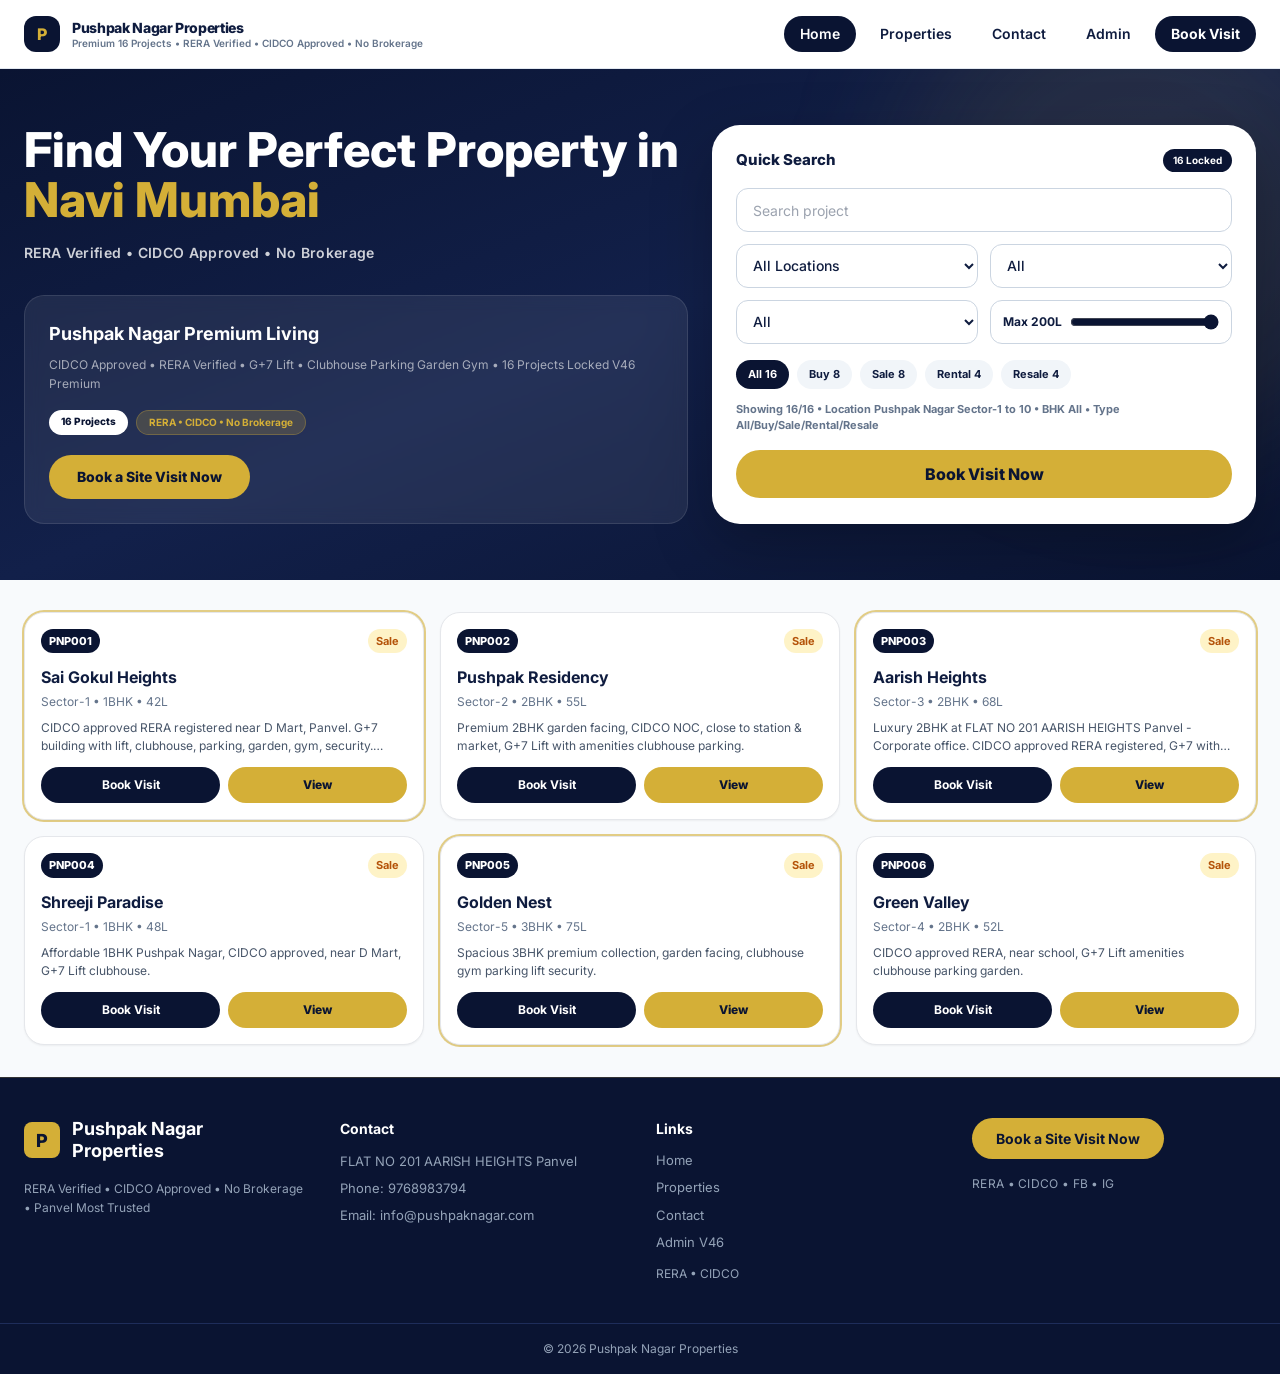
==== index.html @ f590f847 "Add files via upload Pushpak-Save-All-Fix-All-Footer Add" ====
<!DOCTYPE html>
<html lang="en">
<head>
  <meta charset="UTF-8">
  <meta name="viewport" content="width=device-width, initial-scale=1">
  <title>React Artifact</title>
  <style>*,:after,:before{--tw-border-spacing-x:0;--tw-border-spacing-y:0;--tw-translate-x:0;--tw-translate-y:0;--tw-rotate:0;--tw-skew-x:0;--tw-skew-y:0;--tw-scale-x:1;--tw-scale-y:1;--tw-pan-x: ;--tw-pan-y: ;--tw-pinch-zoom: ;--tw-scroll-snap-strictness:proximity;--tw-gradient-from-position: ;--tw-gradient-via-position: ;--tw-gradient-to-position: ;--tw-ordinal: ;--tw-slashed-zero: ;--tw-numeric-figure: ;--tw-numeric-spacing: ;--tw-numeric-fraction: ;--tw-ring-inset: ;--tw-ring-offset-width:0px;--tw-ring-offset-color:#fff;--tw-ring-color:rgba(59,130,246,.5);--tw-ring-offset-shadow:0 0 #0000;--tw-ring-shadow:0 0 #0000;--tw-shadow:0 0 #0000;--tw-shadow-colored:0 0 #0000;--tw-blur: ;--tw-brightness: ;--tw-contrast: ;--tw-grayscale: ;--tw-hue-rotate: ;--tw-invert: ;--tw-saturate: ;--tw-sepia: ;--tw-drop-shadow: ;--tw-backdrop-blur: ;--tw-backdrop-brightness: ;--tw-backdrop-contrast: ;--tw-backdrop-grayscale: ;--tw-backdrop-hue-rotate: ;--tw-backdrop-invert: ;--tw-backdrop-opacity: ;--tw-backdrop-saturate: ;--tw-backdrop-sepia: ;--tw-contain-size: ;--tw-contain-layout: ;--tw-contain-paint: ;--tw-contain-style: }::backdrop{--tw-border-spacing-x:0;--tw-border-spacing-y:0;--tw-translate-x:0;--tw-translate-y:0;--tw-rotate:0;--tw-skew-x:0;--tw-skew-y:0;--tw-scale-x:1;--tw-scale-y:1;--tw-pan-x: ;--tw-pan-y: ;--tw-pinch-zoom: ;--tw-scroll-snap-strictness:proximity;--tw-gradient-from-position: ;--tw-gradient-via-position: ;--tw-gradient-to-position: ;--tw-ordinal: ;--tw-slashed-zero: ;--tw-numeric-figure: ;--tw-numeric-spacing: ;--tw-numeric-fraction: ;--tw-ring-inset: ;--tw-ring-offset-width:0px;--tw-ring-offset-color:#fff;--tw-ring-color:rgba(59,130,246,.5);--tw-ring-offset-shadow:0 0 #0000;--tw-ring-shadow:0 0 #0000;--tw-shadow:0 0 #0000;--tw-shadow-colored:0 0 #0000;--tw-blur: ;--tw-brightness: ;--tw-contrast: ;--tw-grayscale: ;--tw-hue-rotate: ;--tw-invert: ;--tw-saturate: ;--tw-sepia: ;--tw-drop-shadow: ;--tw-backdrop-blur: ;--tw-backdrop-brightness: ;--tw-backdrop-contrast: ;--tw-backdrop-grayscale: ;--tw-backdrop-hue-rotate: ;--tw-backdrop-invert: ;--tw-backdrop-opacity: ;--tw-backdrop-saturate: ;--tw-backdrop-sepia: ;--tw-contain-size: ;--tw-contain-layout: ;--tw-contain-paint: ;--tw-contain-style: }/*! tailwindcss v3.4.18 | MIT License | https://tailwindcss.com*/*,:after,:before{box-sizing:border-box;border:0 solid #e5e7eb}:after,:before{--tw-content:""}:host,html{line-height:1.5;-webkit-text-size-adjust:100%;-moz-tab-size:4;-o-tab-size:4;tab-size:4;font-family:ui-sans-serif,system-ui,sans-serif,Apple Color Emoji,Segoe UI Emoji,Segoe UI Symbol,Noto Color Emoji;font-feature-settings:normal;font-variation-settings:normal;-webkit-tap-highlight-color:transparent}body{line-height:inherit}hr{height:0;color:inherit;border-top-width:1px}abbr:where([title]){-webkit-text-decoration:underline dotted;text-decoration:underline dotted}h1,h2,h3,h4,h5,h6{font-size:inherit;font-weight:inherit}a{color:inherit;text-decoration:inherit}b,strong{font-weight:bolder}code,kbd,pre,samp{font-family:ui-monospace,SFMono-Regular,Menlo,Monaco,Consolas,Liberation Mono,Courier New,monospace;font-feature-settings:normal;font-variation-settings:normal;font-size:1em}small{font-size:80%}sub,sup{font-size:75%;line-height:0;position:relative;vertical-align:baseline}sub{bottom:-.25em}sup{top:-.5em}table{text-indent:0;border-color:inherit;border-collapse:collapse}button,input,optgroup,select,textarea{font-family:inherit;font-feature-settings:inherit;font-variation-settings:inherit;font-size:100%;font-weight:inherit;line-height:inherit;letter-spacing:inherit;color:inherit;margin:0;padding:0}button,select{text-transform:none}button,input:where([type=button]),input:where([type=reset]),input:where([type=submit]){-webkit-appearance:button;background-color:transparent;background-image:none}:-moz-focusring{outline:auto}:-moz-ui-invalid{box-shadow:none}progress{vertical-align:baseline}::-webkit-inner-spin-button,::-webkit-outer-spin-button{height:auto}[type=search]{-webkit-appearance:textfield;outline-offset:-2px}::-webkit-search-decoration{-webkit-appearance:none}::-webkit-file-upload-button{-webkit-appearance:button;font:inherit}summary{display:list-item}blockquote,dd,dl,figure,h1,h2,h3,h4,h5,h6,hr,p,pre{margin:0}fieldset{margin:0}fieldset,legend{padding:0}menu,ol,ul{list-style:none;margin:0;padding:0}dialog{padding:0}textarea{resize:vertical}input::-moz-placeholder,textarea::-moz-placeholder{opacity:1;color:#9ca3af}input::placeholder,textarea::placeholder{opacity:1;color:#9ca3af}[role=button],button{cursor:pointer}:disabled{cursor:default}audio,canvas,embed,iframe,img,object,svg,video{display:block;vertical-align:middle}img,video{max-width:100%;height:auto}[hidden]:where(:not([hidden=until-found])){display:none}.fixed{position:fixed}.absolute{position:absolute}.relative{position:relative}.sticky{position:sticky}.inset-0{inset:0}.-right-24{right:-6rem}.-top-24{top:-6rem}.bottom-0{bottom:0}.bottom-6{bottom:1.5rem}.bottom-\[60px\]{bottom:60px}.left-0{left:0}.left-1{left:.25rem}.left-1\/2{left:50%}.right-0{right:0}.right-1{right:.25rem}.right-4{right:1rem}.top-0{top:0}.top-1{top:.25rem}.z-20{z-index:20}.z-30{z-index:30}.z-40{z-index:40}.z-\[100\]{z-index:100}.z-\[110\]{z-index:110}.z-\[120\]{z-index:120}.z-\[200\]{z-index:200}.mx-auto{margin-left:auto;margin-right:auto}.my-6{margin-top:1.5rem;margin-bottom:1.5rem}.my-8{margin-top:2rem;margin-bottom:2rem}.ml-2{margin-left:.5rem}.ml-auto{margin-left:auto}.mt-1{margin-top:.25rem}.mt-1\.5{margin-top:.375rem}.mt-2{margin-top:.5rem}.mt-3{margin-top:.75rem}.mt-4{margin-top:1rem}.mt-5{margin-top:1.25rem}.mt-6{margin-top:1.5rem}.mt-8{margin-top:2rem}.line-clamp-2{overflow:hidden;display:-webkit-box;-webkit-box-orient:vertical;-webkit-line-clamp:2}.block{display:block}.flex{display:flex}.inline-flex{display:inline-flex}.table{display:table}.grid{display:grid}.hidden{display:none}.aspect-\[1080\/1350\]{aspect-ratio:1080/1350}.h-1\.5{height:.375rem}.h-10{height:2.5rem}.h-11{height:2.75rem}.h-12{height:3rem}.h-2{height:.5rem}.h-24{height:6rem}.h-3{height:.75rem}.h-32{height:8rem}.h-5{height:1.25rem}.h-6{height:1.5rem}.h-64{height:16rem}.h-7{height:1.75rem}.h-8{height:2rem}.h-9{height:2.25rem}.h-\[110px\]{height:110px}.h-\[120px\]{height:120px}.h-\[160px\]{height:160px}.h-\[480px\]{height:480px}.h-\[60vh\]{height:60vh}.h-\[68px\]{height:68px}.h-\[96px\]{height:96px}.h-fit{height:-moz-fit-content;height:fit-content}.h-full{height:100%}.h-screen{height:100vh}.max-h-\[70vh\]{max-height:70vh}.min-h-\[calc\(100vh-68px\)\]{min-height:calc(100vh - 68px)}.min-h-screen{min-height:100vh}.w-1\.5{width:.375rem}.w-10{width:2.5rem}.w-12{width:3rem}.w-2{width:.5rem}.w-5{width:1.25rem}.w-6{width:1.5rem}.w-64{width:16rem}.w-8{width:2rem}.w-9{width:2.25rem}.w-\[270px\]{width:270px}.w-\[340px\]{width:340px}.w-\[480px\]{width:480px}.w-\[72px\]{width:72px}.w-full{width:100%}.min-w-0{min-width:0}.min-w-\[200px\]{min-width:200px}.max-w-\[1280px\]{max-width:1280px}.max-w-\[380px\]{max-width:380px}.max-w-\[400px\]{max-width:400px}.max-w-\[420px\]{max-width:420px}.max-w-\[480px\]{max-width:480px}.max-w-\[640px\]{max-width:640px}.max-w-\[720px\]{max-width:720px}.max-w-\[840px\]{max-width:840px}.flex-1{flex:1 1 0%}.shrink-0{flex-shrink:0}.-translate-x-1\/2{--tw-translate-x:-50%}.-translate-x-1\/2,.translate-x-5{transform:translate(var(--tw-translate-x),var(--tw-translate-y)) rotate(var(--tw-rotate)) skewX(var(--tw-skew-x)) skewY(var(--tw-skew-y)) scaleX(var(--tw-scale-x)) scaleY(var(--tw-scale-y))}.translate-x-5{--tw-translate-x:1.25rem}@keyframes pulse{50%{opacity:.5}}.animate-pulse{animation:pulse 2s cubic-bezier(.4,0,.6,1) infinite}.cursor-pointer{cursor:pointer}.grid-cols-1{grid-template-columns:repeat(1,minmax(0,1fr))}.grid-cols-2{grid-template-columns:repeat(2,minmax(0,1fr))}.grid-cols-3{grid-template-columns:repeat(3,minmax(0,1fr))}.flex-col{flex-direction:column}.flex-wrap{flex-wrap:wrap}.place-items-center{place-items:center}.items-start{align-items:flex-start}.items-center{align-items:center}.justify-center{justify-content:center}.justify-between{justify-content:space-between}.gap-1{gap:.25rem}.gap-1\.5{gap:.375rem}.gap-2{gap:.5rem}.gap-3{gap:.75rem}.gap-4{gap:1rem}.gap-6{gap:1.5rem}.gap-8{gap:2rem}.space-y-1>:not([hidden])~:not([hidden]){--tw-space-y-reverse:0;margin-top:calc(.25rem*(1 - var(--tw-space-y-reverse)));margin-bottom:calc(.25rem*var(--tw-space-y-reverse))}.space-y-1\.5>:not([hidden])~:not([hidden]){--tw-space-y-reverse:0;margin-top:calc(.375rem*(1 - var(--tw-space-y-reverse)));margin-bottom:calc(.375rem*var(--tw-space-y-reverse))}.space-y-2>:not([hidden])~:not([hidden]){--tw-space-y-reverse:0;margin-top:calc(.5rem*(1 - var(--tw-space-y-reverse)));margin-bottom:calc(.5rem*var(--tw-space-y-reverse))}.space-y-3>:not([hidden])~:not([hidden]){--tw-space-y-reverse:0;margin-top:calc(.75rem*(1 - var(--tw-space-y-reverse)));margin-bottom:calc(.75rem*var(--tw-space-y-reverse))}.overflow-auto{overflow:auto}.overflow-hidden{overflow:hidden}.overflow-x-auto{overflow-x:auto}.overflow-y-auto{overflow-y:auto}.overflow-x-hidden{overflow-x:hidden}.truncate{overflow:hidden;text-overflow:ellipsis}.truncate,.whitespace-nowrap{white-space:nowrap}.whitespace-pre-wrap{white-space:pre-wrap}.rounded-\[12px\]{border-radius:12px}.rounded-\[14px\]{border-radius:14px}.rounded-\[16px\]{border-radius:16px}.rounded-\[20px\]{border-radius:20px}.rounded-\[24px\]{border-radius:24px}.rounded-\[28px\]{border-radius:28px}.rounded-full{border-radius:9999px}.rounded-lg{border-radius:.5rem}.rounded-xl{border-radius:.75rem}.border{border-width:1px}.border-2{border-width:2px}.border-b{border-bottom-width:1px}.border-t{border-top-width:1px}.border-t-2{border-top-width:2px}.border-\[\#0A1432\]{--tw-border-opacity:1;border-color:rgb(10 20 50/var(--tw-border-opacity,1))}.border-\[\#1E2D5A\]{--tw-border-opacity:1;border-color:rgb(30 45 90/var(--tw-border-opacity,1))}.border-\[\#CBD5E1\]{--tw-border-opacity:1;border-color:rgb(203 213 225/var(--tw-border-opacity,1))}.border-\[\#D4AF37\]{--tw-border-opacity:1;border-color:rgb(212 175 55/var(--tw-border-opacity,1))}.border-\[\#D4AF37\]\/20{border-color:rgba(212,175,55,.2)}.border-\[\#D4AF37\]\/30{border-color:rgba(212,175,55,.3)}.border-\[\#E2E8F0\]{--tw-border-opacity:1;border-color:rgb(226 232 240/var(--tw-border-opacity,1))}.border-amber-300{--tw-border-opacity:1;border-color:rgb(252 211 77/var(--tw-border-opacity,1))}.border-green-200{--tw-border-opacity:1;border-color:rgb(187 247 208/var(--tw-border-opacity,1))}.border-red-100{--tw-border-opacity:1;border-color:rgb(254 226 226/var(--tw-border-opacity,1))}.border-red-200{--tw-border-opacity:1;border-color:rgb(254 202 202/var(--tw-border-opacity,1))}.border-red-500\/30{border-color:rgba(239,68,68,.3)}.border-transparent{border-color:transparent}.border-white\/10{border-color:hsla(0,0%,100%,.1)}.border-white\/20{border-color:hsla(0,0%,100%,.2)}.bg-\[\#0A1432\]{--tw-bg-opacity:1;background-color:rgb(10 20 50/var(--tw-bg-opacity,1))}.bg-\[\#111E3A\]{--tw-bg-opacity:1;background-color:rgb(17 30 58/var(--tw-bg-opacity,1))}.bg-\[\#25D366\]{--tw-bg-opacity:1;background-color:rgb(37 211 102/var(--tw-bg-opacity,1))}.bg-\[\#D4AF37\]{--tw-bg-opacity:1;background-color:rgb(212 175 55/var(--tw-bg-opacity,1))}.bg-\[\#D4AF37\]\/10{background-color:rgba(212,175,55,.1)}.bg-\[\#D4AF37\]\/20{background-color:rgba(212,175,55,.2)}.bg-\[\#E7F8EC\]{--tw-bg-opacity:1;background-color:rgb(231 248 236/var(--tw-bg-opacity,1))}.bg-\[\#F1F5F9\]{--tw-bg-opacity:1;background-color:rgb(241 245 249/var(--tw-bg-opacity,1))}.bg-\[\#F8FAFC\]{--tw-bg-opacity:1;background-color:rgb(248 250 252/var(--tw-bg-opacity,1))}.bg-amber-100{--tw-bg-opacity:1;background-color:rgb(254 243 199/var(--tw-bg-opacity,1))}.bg-amber-50{--tw-bg-opacity:1;background-color:rgb(255 251 235/var(--tw-bg-opacity,1))}.bg-amber-50\/50{background-color:rgba(255,251,235,.5)}.bg-amber-500{--tw-bg-opacity:1;background-color:rgb(245 158 11/var(--tw-bg-opacity,1))}.bg-black\/40{background-color:rgba(0,0,0,.4)}.bg-black\/60{background-color:rgba(0,0,0,.6)}.bg-black\/70{background-color:rgba(0,0,0,.7)}.bg-blue-100{--tw-bg-opacity:1;background-color:rgb(219 234 254/var(--tw-bg-opacity,1))}.bg-blue-600{--tw-bg-opacity:1;background-color:rgb(37 99 235/var(--tw-bg-opacity,1))}.bg-green-100{--tw-bg-opacity:1;background-color:rgb(220 252 231/var(--tw-bg-opacity,1))}.bg-green-400{--tw-bg-opacity:1;background-color:rgb(74 222 128/var(--tw-bg-opacity,1))}.bg-green-50{--tw-bg-opacity:1;background-color:rgb(240 253 244/var(--tw-bg-opacity,1))}.bg-green-600{--tw-bg-opacity:1;background-color:rgb(22 163 74/var(--tw-bg-opacity,1))}.bg-green-700{--tw-bg-opacity:1;background-color:rgb(21 128 61/var(--tw-bg-opacity,1))}.bg-red-50{--tw-bg-opacity:1;background-color:rgb(254 242 242/var(--tw-bg-opacity,1))}.bg-red-500\/10{background-color:rgba(239,68,68,.1)}.bg-red-600{--tw-bg-opacity:1;background-color:rgb(220 38 38/var(--tw-bg-opacity,1))}.bg-slate-100{--tw-bg-opacity:1;background-color:rgb(241 245 249/var(--tw-bg-opacity,1))}.bg-slate-200{--tw-bg-opacity:1;background-color:rgb(226 232 240/var(--tw-bg-opacity,1))}.bg-slate-300{--tw-bg-opacity:1;background-color:rgb(203 213 225/var(--tw-bg-opacity,1))}.bg-slate-50{--tw-bg-opacity:1;background-color:rgb(248 250 252/var(--tw-bg-opacity,1))}.bg-slate-900{--tw-bg-opacity:1;background-color:rgb(15 23 42/var(--tw-bg-opacity,1))}.bg-white{--tw-bg-opacity:1;background-color:rgb(255 255 255/var(--tw-bg-opacity,1))}.bg-white\/10{background-color:hsla(0,0%,100%,.1)}.bg-white\/5{background-color:hsla(0,0%,100%,.05)}.bg-white\/95{background-color:hsla(0,0%,100%,.95)}.bg-white\/\[0\.06\]{background-color:hsla(0,0%,100%,.06)}.bg-white\/\[0\.08\]{background-color:hsla(0,0%,100%,.08)}.bg-yellow-400{--tw-bg-opacity:1;background-color:rgb(250 204 21/var(--tw-bg-opacity,1))}.bg-gradient-to-br{background-image:linear-gradient(to bottom right,var(--tw-gradient-stops))}.from-\[\#0A1432\]{--tw-gradient-from:#0a1432 var(--tw-gradient-from-position);--tw-gradient-to:rgba(10,20,50,0) var(--tw-gradient-to-position);--tw-gradient-stops:var(--tw-gradient-from),var(--tw-gradient-to)}.via-\[\#12204A\]{--tw-gradient-to:rgba(18,32,74,0) var(--tw-gradient-to-position);--tw-gradient-stops:var(--tw-gradient-from),#12204a var(--tw-gradient-via-position),var(--tw-gradient-to)}.to-\[\#0A1432\]{--tw-gradient-to:#0a1432 var(--tw-gradient-to-position)}.object-contain{-o-object-fit:contain;object-fit:contain}.object-cover{-o-object-fit:cover;object-fit:cover}.p-1{padding:.25rem}.p-2{padding:.5rem}.p-2\.5{padding:.625rem}.p-3{padding:.75rem}.p-4{padding:1rem}.p-5{padding:1.25rem}.p-6{padding:1.5rem}.p-8{padding:2rem}.px-1\.5{padding-left:.375rem;padding-right:.375rem}.px-2{padding-left:.5rem;padding-right:.5rem}.px-2\.5{padding-left:.625rem;padding-right:.625rem}.px-3{padding-left:.75rem;padding-right:.75rem}.px-4{padding-left:1rem;padding-right:1rem}.px-5{padding-left:1.25rem;padding-right:1.25rem}.px-6{padding-left:1.5rem;padding-right:1.5rem}.px-7{padding-left:1.75rem;padding-right:1.75rem}.py-0\.5{padding-top:.125rem;padding-bottom:.125rem}.py-1{padding-top:.25rem;padding-bottom:.25rem}.py-1\.5{padding-top:.375rem;padding-bottom:.375rem}.py-10{padding-top:2.5rem;padding-bottom:2.5rem}.py-12{padding-top:3rem;padding-bottom:3rem}.py-2{padding-top:.5rem;padding-bottom:.5rem}.py-2\.5{padding-top:.625rem;padding-bottom:.625rem}.py-3{padding-top:.75rem;padding-bottom:.75rem}.py-4{padding-top:1rem;padding-bottom:1rem}.py-6{padding-top:1.5rem;padding-bottom:1.5rem}.py-8{padding-top:2rem;padding-bottom:2rem}.pb-\[96px\]{padding-bottom:96px}.pt-1{padding-top:.25rem}.pt-2{padding-top:.5rem}.text-left{text-align:left}.text-center{text-align:center}.font-\[Inter\2c system-ui\]{font-family:Inter,system-ui}.text-\[10px\]{font-size:10px}.text-\[11px\]{font-size:11px}.text-\[12px\]{font-size:12px}.text-\[13px\]{font-size:13px}.text-\[14px\]{font-size:14px}.text-\[15px\]{font-size:15px}.text-\[16px\]{font-size:16px}.text-\[18px\]{font-size:18px}.text-\[20px\]{font-size:20px}.text-\[22px\]{font-size:22px}.text-\[28px\]{font-size:28px}.text-\[30px\]{font-size:30px}.text-\[7px\]{font-size:7px}.text-\[8px\]{font-size:8px}.text-\[9px\]{font-size:9px}.text-sm{font-size:.875rem;line-height:1.25rem}.text-xs{font-size:.75rem;line-height:1rem}.font-bold{font-weight:700}.font-extrabold{font-weight:800}.font-medium{font-weight:500}.font-semibold{font-weight:600}.capitalize{text-transform:capitalize}.leading-\[1\.05\]{line-height:1.05}.leading-relaxed{line-height:1.625}.leading-tight{line-height:1.25}.tracking-tight{letter-spacing:-.025em}.tracking-wide{letter-spacing:.025em}.tracking-widest{letter-spacing:.1em}.text-\[\#006621\]{--tw-text-opacity:1;color:rgb(0 102 33/var(--tw-text-opacity,1))}.text-\[\#0A1432\]{--tw-text-opacity:1;color:rgb(10 20 50/var(--tw-text-opacity,1))}.text-\[\#0F1C3F\]{--tw-text-opacity:1;color:rgb(15 28 63/var(--tw-text-opacity,1))}.text-\[\#1a0dab\]{--tw-text-opacity:1;color:rgb(26 13 171/var(--tw-text-opacity,1))}.text-\[\#545454\]{--tw-text-opacity:1;color:rgb(84 84 84/var(--tw-text-opacity,1))}.text-\[\#64748B\]{--tw-text-opacity:1;color:rgb(100 116 139/var(--tw-text-opacity,1))}.text-\[\#94A3B8\]{--tw-text-opacity:1;color:rgb(148 163 184/var(--tw-text-opacity,1))}.text-\[\#D4AF37\]{--tw-text-opacity:1;color:rgb(212 175 55/var(--tw-text-opacity,1))}.text-amber-700{--tw-text-opacity:1;color:rgb(180 83 9/var(--tw-text-opacity,1))}.text-black{--tw-text-opacity:1;color:rgb(0 0 0/var(--tw-text-opacity,1))}.text-blue-700{--tw-text-opacity:1;color:rgb(29 78 216/var(--tw-text-opacity,1))}.text-green-600{--tw-text-opacity:1;color:rgb(22 163 74/var(--tw-text-opacity,1))}.text-green-700{--tw-text-opacity:1;color:rgb(21 128 61/var(--tw-text-opacity,1))}.text-red-300{--tw-text-opacity:1;color:rgb(252 165 165/var(--tw-text-opacity,1))}.text-red-400{--tw-text-opacity:1;color:rgb(248 113 113/var(--tw-text-opacity,1))}.text-red-600{--tw-text-opacity:1;color:rgb(220 38 38/var(--tw-text-opacity,1))}.text-red-700{--tw-text-opacity:1;color:rgb(185 28 28/var(--tw-text-opacity,1))}.text-slate-400{--tw-text-opacity:1;color:rgb(148 163 184/var(--tw-text-opacity,1))}.text-slate-500{--tw-text-opacity:1;color:rgb(100 116 139/var(--tw-text-opacity,1))}.text-slate-600{--tw-text-opacity:1;color:rgb(71 85 105/var(--tw-text-opacity,1))}.text-slate-700{--tw-text-opacity:1;color:rgb(51 65 85/var(--tw-text-opacity,1))}.text-white{--tw-text-opacity:1;color:rgb(255 255 255/var(--tw-text-opacity,1))}.text-white\/50{color:hsla(0,0%,100%,.5)}.text-white\/60{color:hsla(0,0%,100%,.6)}.text-white\/70{color:hsla(0,0%,100%,.7)}.text-white\/80{color:hsla(0,0%,100%,.8)}.accent-\[\#0A1432\]{accent-color:#0a1432}.opacity-0{opacity:0}.opacity-60{opacity:.6}.opacity-70{opacity:.7}.shadow{--tw-shadow:0 1px 3px 0 rgba(0,0,0,.1),0 1px 2px -1px rgba(0,0,0,.1);--tw-shadow-colored:0 1px 3px 0 var(--tw-shadow-color),0 1px 2px -1px var(--tw-shadow-color)}.shadow,.shadow-\[0_20px_60px_rgba\(0\2c 0\2c 0\2c 0\.25\)\]{box-shadow:var(--tw-ring-offset-shadow,0 0 #0000),var(--tw-ring-shadow,0 0 #0000),var(--tw-shadow)}.shadow-\[0_20px_60px_rgba\(0\2c 0\2c 0\2c 0\.25\)\]{--tw-shadow:0 20px 60px rgba(0,0,0,.25);--tw-shadow-colored:0 20px 60px var(--tw-shadow-color)}.shadow-lg{--tw-shadow:0 10px 15px -3px rgba(0,0,0,.1),0 4px 6px -4px rgba(0,0,0,.1);--tw-shadow-colored:0 10px 15px -3px var(--tw-shadow-color),0 4px 6px -4px var(--tw-shadow-color)}.shadow-lg,.shadow-sm{box-shadow:var(--tw-ring-offset-shadow,0 0 #0000),var(--tw-ring-shadow,0 0 #0000),var(--tw-shadow)}.shadow-sm{--tw-shadow:0 1px 2px 0 rgba(0,0,0,.05);--tw-shadow-colored:0 1px 2px 0 var(--tw-shadow-color)}.shadow-xl{--tw-shadow:0 20px 25px -5px rgba(0,0,0,.1),0 8px 10px -6px rgba(0,0,0,.1);--tw-shadow-colored:0 20px 25px -5px var(--tw-shadow-color),0 8px 10px -6px var(--tw-shadow-color);box-shadow:var(--tw-ring-offset-shadow,0 0 #0000),var(--tw-ring-shadow,0 0 #0000),var(--tw-shadow)}.outline-none{outline:2px solid transparent;outline-offset:2px}.ring-2{--tw-ring-offset-shadow:var(--tw-ring-inset) 0 0 0 var(--tw-ring-offset-width) var(--tw-ring-offset-color);--tw-ring-shadow:var(--tw-ring-inset) 0 0 0 calc(2px + var(--tw-ring-offset-width)) var(--tw-ring-color);box-shadow:var(--tw-ring-offset-shadow),var(--tw-ring-shadow),var(--tw-shadow,0 0 #0000)}.ring-\[\#D4AF37\]{--tw-ring-opacity:1;--tw-ring-color:rgb(212 175 55/var(--tw-ring-opacity,1))}.ring-\[\#D4AF37\]\/60{--tw-ring-color:rgba(212,175,55,.6)}.blur-3xl{--tw-blur:blur(64px)}.blur-3xl,.filter{filter:var(--tw-blur) var(--tw-brightness) var(--tw-contrast) var(--tw-grayscale) var(--tw-hue-rotate) var(--tw-invert) var(--tw-saturate) var(--tw-sepia) var(--tw-drop-shadow)}.backdrop-blur{--tw-backdrop-blur:blur(8px)}.backdrop-blur,.backdrop-blur-sm{backdrop-filter:var(--tw-backdrop-blur) var(--tw-backdrop-brightness) var(--tw-backdrop-contrast) var(--tw-backdrop-grayscale) var(--tw-backdrop-hue-rotate) var(--tw-backdrop-invert) var(--tw-backdrop-opacity) var(--tw-backdrop-saturate) var(--tw-backdrop-sepia)}.backdrop-blur-sm{--tw-backdrop-blur:blur(4px)}.transition{transition-property:color,background-color,border-color,text-decoration-color,fill,stroke,opacity,box-shadow,transform,filter,backdrop-filter;transition-timing-function:cubic-bezier(.4,0,.2,1);transition-duration:.15s}.transition-all{transition-property:all;transition-timing-function:cubic-bezier(.4,0,.2,1);transition-duration:.15s}#root,body,html{min-height:100%}body{margin:0;font-family:Inter,ui-sans-serif,system-ui,-apple-system,BlinkMacSystemFont,Segoe UI,sans-serif}[role=button]:not([aria-disabled=true]),button:not(:disabled),label[for],select:not(:disabled),summary{cursor:pointer}.hover\:bg-\[\#0A1432\]:hover{--tw-bg-opacity:1;background-color:rgb(10 20 50/var(--tw-bg-opacity,1))}.hover\:bg-\[\#D4AF37\]:hover{--tw-bg-opacity:1;background-color:rgb(212 175 55/var(--tw-bg-opacity,1))}.hover\:bg-slate-100:hover{--tw-bg-opacity:1;background-color:rgb(241 245 249/var(--tw-bg-opacity,1))}.hover\:bg-white:hover{--tw-bg-opacity:1;background-color:rgb(255 255 255/var(--tw-bg-opacity,1))}.hover\:bg-white\/10:hover{background-color:hsla(0,0%,100%,.1)}.hover\:text-\[\#0A1432\]:hover{--tw-text-opacity:1;color:rgb(10 20 50/var(--tw-text-opacity,1))}.hover\:text-\[\#D4AF37\]:hover{--tw-text-opacity:1;color:rgb(212 175 55/var(--tw-text-opacity,1))}.hover\:text-white:hover{--tw-text-opacity:1;color:rgb(255 255 255/var(--tw-text-opacity,1))}.hover\:shadow:hover{--tw-shadow:0 1px 3px 0 rgba(0,0,0,.1),0 1px 2px -1px rgba(0,0,0,.1);--tw-shadow-colored:0 1px 3px 0 var(--tw-shadow-color),0 1px 2px -1px var(--tw-shadow-color)}.hover\:shadow-md:hover,.hover\:shadow:hover{box-shadow:var(--tw-ring-offset-shadow,0 0 #0000),var(--tw-ring-shadow,0 0 #0000),var(--tw-shadow)}.hover\:shadow-md:hover{--tw-shadow:0 4px 6px -1px rgba(0,0,0,.1),0 2px 4px -2px rgba(0,0,0,.1);--tw-shadow-colored:0 4px 6px -1px var(--tw-shadow-color),0 2px 4px -2px var(--tw-shadow-color)}.hover\:brightness-110:hover{--tw-brightness:brightness(1.1);filter:var(--tw-blur) var(--tw-brightness) var(--tw-contrast) var(--tw-grayscale) var(--tw-hue-rotate) var(--tw-invert) var(--tw-saturate) var(--tw-sepia) var(--tw-drop-shadow)}.focus\:border-\[\#D4AF37\]:focus{--tw-border-opacity:1;border-color:rgb(212 175 55/var(--tw-border-opacity,1))}.focus\:ring-2:focus{--tw-ring-offset-shadow:var(--tw-ring-inset) 0 0 0 var(--tw-ring-offset-width) var(--tw-ring-offset-color);--tw-ring-shadow:var(--tw-ring-inset) 0 0 0 calc(2px + var(--tw-ring-offset-width)) var(--tw-ring-color);box-shadow:var(--tw-ring-offset-shadow),var(--tw-ring-shadow),var(--tw-shadow,0 0 #0000)}.focus\:ring-\[\#D4AF37\]\/50:focus{--tw-ring-color:rgba(212,175,55,.5)}.group:hover .group-hover\:opacity-100{opacity:1}@media (min-width:768px){.md\:left-\[270px\]{left:270px}.md\:col-span-1{grid-column:span 1/span 1}.md\:col-span-2{grid-column:span 2/span 2}.md\:col-span-3{grid-column:span 3/span 3}.md\:inline{display:inline}.md\:flex{display:flex}.md\:hidden{display:none}.md\:w-\[420px\]{width:420px}.md\:grid-cols-2{grid-template-columns:repeat(2,minmax(0,1fr))}.md\:grid-cols-3{grid-template-columns:repeat(3,minmax(0,1fr))}.md\:grid-cols-4{grid-template-columns:repeat(4,minmax(0,1fr))}.md\:grid-cols-\[1\.1fr_0\.9fr\]{grid-template-columns:1.1fr .9fr}.md\:grid-cols-\[360px_1fr\]{grid-template-columns:360px 1fr}.md\:p-6{padding:1.5rem}.md\:px-6{padding-left:1.5rem;padding-right:1.5rem}.md\:py-14{padding-top:3.5rem;padding-bottom:3.5rem}.md\:text-\[14px\]{font-size:14px}.md\:text-\[18px\]{font-size:18px}.md\:text-\[48px\]{font-size:48px}}@media (min-width:1024px){.lg\:grid-cols-6{grid-template-columns:repeat(6,minmax(0,1fr))}.lg\:grid-cols-\[1\.1fr_0\.9fr\]{grid-template-columns:1.1fr .9fr}.lg\:grid-cols-\[1\.2fr_0\.8fr\]{grid-template-columns:1.2fr .8fr}}</style>
</head>
<body>
  <div id="root"></div>
  
  <script type="module">var of=Object.create;var{getPrototypeOf:af,defineProperty:Wo,getOwnPropertyNames:uf}=Object;var sf=Object.prototype.hasOwnProperty;var zt=(e,t,n)=>{n=e!=null?of(af(e)):{};let r=t||!e||!e.__esModule?Wo(n,"default",{value:e,enumerable:!0}):n;for(let l of uf(e))if(!sf.call(r,l))Wo(r,l,{get:()=>e[l],enumerable:!0});return r};var Xr=(e,t)=>()=>(t||e((t={exports:{}}).exports,t),t.exports);var df=(e,t)=>{for(var n in t)Wo(e,n,{get:t[n],enumerable:!0,configurable:!0,set:(r)=>t[n]=()=>r})};var cf=(e,t)=>()=>(e&&(t=e(e=0)),t);var Hn=Xr((Ef)=>{var $n=Symbol.for("react.element"),pf=Symbol.for("react.portal"),ff=Symbol.for("react.fragment"),mf=Symbol.for("react.strict_mode"),hf=Symbol.for("react.profiler"),vf=Symbol.for("react.provider"),gf=Symbol.for("react.context"),yf=Symbol.for("react.forward_ref"),wf=Symbol.for("react.suspense"),xf=Symbol.for("react.memo"),Nf=Symbol.for("react.lazy"),Ku=Symbol.iterator;function kf(e){if(e===null||typeof e!=="object")return null;return e=Ku&&e[Ku]||e["@@iterator"],typeof e==="function"?e:null}var Xu={isMounted:function(){return!1},enqueueForceUpdate:function(){},enqueueReplaceState:function(){},enqueueSetState:function(){}},Ju=Object.assign,Zu={};function an(e,t,n){this.props=e,this.context=t,this.refs=Zu,this.updater=n||Xu}an.prototype.isReactComponent={};an.prototype.setState=function(e,t){if(typeof e!=="object"&&typeof e!=="function"&&e!=null)throw Error("setState(...): takes an object of state variables to update or a function which returns an object of state variables.");this.updater.enqueueSetState(this,e,t,"setState")};an.prototype.forceUpdate=function(e){this.updater.enqueueForceUpdate(this,e,"forceUpdate")};function qu(){}qu.prototype=an.prototype;function Qo(e,t,n){this.props=e,this.context=t,this.refs=Zu,this.updater=n||Xu}var Yo=Qo.prototype=new qu;Yo.constructor=Qo;Ju(Yo,an.prototype);Yo.isPureReactComponent=!0;var Qu=Array.isArray,ju=Object.prototype.hasOwnProperty,Xo={current:null},es={key:!0,ref:!0,__self:!0,__source:!0};function ts(e,t,n){var r,l={},o=null,u=null;if(t!=null)for(r in t.ref!==void 0&&(u=t.ref),t.key!==void 0&&(o=""+t.key),t)ju.call(t,r)&&!es.hasOwnProperty(r)&&(l[r]=t[r]);var s=arguments.length-2;if(s===1)l.children=n;else if(1<s){for(var c=Array(s),h=0;h<s;h++)c[h]=arguments[h+2];l.children=c}if(e&&e.defaultProps)for(r in s=e.defaultProps,s)l[r]===void 0&&(l[r]=s[r]);return{$$typeof:$n,type:e,key:o,ref:u,props:l,_owner:Xo.current}}function bf(e,t){return{$$typeof:$n,type:e.type,key:t,ref:e.ref,props:e.props,_owner:e._owner}}function Jo(e){return typeof e==="object"&&e!==null&&e.$$typeof===$n}function Sf(e){var t={"=":"=0",":":"=2"};return"$"+e.replace(/[=:]/g,function(n){return t[n]})}var Yu=/\/+/g;function Ko(e,t){return typeof e==="object"&&e!==null&&e.key!=null?Sf(""+e.key):t.toString(36)}function Zr(e,t,n,r,l){var o=typeof e;if(o==="undefined"||o==="boolean")e=null;var u=!1;if(e===null)u=!0;else switch(o){case"string":case"number":u=!0;break;case"object":switch(e.$$typeof){case $n:case pf:u=!0}}if(u)return u=e,l=l(u),e=r===""?"."+Ko(u,0):r,Qu(l)?(n="",e!=null&&(n=e.replace(Yu,"$&/")+"/"),Zr(l,t,n,"",function(h){return h})):l!=null&&(Jo(l)&&(l=bf(l,n+(!l.key||u&&u.key===l.key?"":(""+l.key).replace(Yu,"$&/")+"/")+e)),t.push(l)),1;if(u=0,r=r===""?".":r+":",Qu(e))for(var s=0;s<e.length;s++){o=e[s];var c=r+Ko(o,s);u+=Zr(o,t,n,c,l)}else if(c=kf(e),typeof c==="function")for(e=c.call(e),s=0;!(o=e.next()).done;)o=o.value,c=r+Ko(o,s++),u+=Zr(o,t,n,c,l);else if(o==="object")throw t=String(e),Error("Objects are not valid as a React child (found: "+(t==="[object Object]"?"object with keys {"+Object.keys(e).join(", ")+"}":t)+"). If you meant to render a collection of children, use an array instead.");return u}function Jr(e,t,n){if(e==null)return e;var r=[],l=0;return Zr(e,r,"","",function(o){return t.call(n,o,l++)}),r}function Cf(e){if(e._status===-1){var t=e._result;t=t(),t.then(function(n){if(e._status===0||e._status===-1)e._status=1,e._result=n},function(n){if(e._status===0||e._status===-1)e._status=2,e._result=n}),e._status===-1&&(e._status=0,e._result=t)}if(e._status===1)return e._result.default;throw e._result}var he={current:null},qr={transition:null},Pf={ReactCurrentDispatcher:he,ReactCurrentBatchConfig:qr,ReactCurrentOwner:Xo};function ns(){throw Error("act(...) is not supported in production builds of React.")}Ef.Children={map:Jr,forEach:function(e,t,n){Jr(e,function(){t.apply(this,arguments)},n)},count:function(e){var t=0;return Jr(e,function(){t++}),t},toArray:function(e){return Jr(e,function(t){return t})||[]},only:function(e){if(!Jo(e))throw Error("React.Children.only expected to receive a single React element child.");return e}};Ef.Component=an;Ef.Fragment=ff;Ef.Profiler=hf;Ef.PureComponent=Qo;Ef.StrictMode=mf;Ef.Suspense=wf;Ef.__SECRET_INTERNALS_DO_NOT_USE_OR_YOU_WILL_BE_FIRED=Pf;Ef.act=ns;Ef.cloneElement=function(e,t,n){if(e===null||e===void 0)throw Error("React.cloneElement(...): The argument must be a React element, but you passed "+e+".");var r=Ju({},e.props),l=e.key,o=e.ref,u=e._owner;if(t!=null){if(t.ref!==void 0&&(o=t.ref,u=Xo.current),t.key!==void 0&&(l=""+t.key),e.type&&e.type.defaultProps)var s=e.type.defaultProps;for(c in t)ju.call(t,c)&&!es.hasOwnProperty(c)&&(r[c]=t[c]===void 0&&s!==void 0?s[c]:t[c])}var c=arguments.length-2;if(c===1)r.children=n;else if(1<c){s=Array(c);for(var h=0;h<c;h++)s[h]=arguments[h+2];r.children=s}return{$$typeof:$n,type:e.type,key:l,ref:o,props:r,_owner:u}};Ef.createContext=function(e){return e={$$typeof:gf,_currentValue:e,_currentValue2:e,_threadCount:0,Provider:null,Consumer:null,_defaultValue:null,_globalName:null},e.Provider={$$typeof:vf,_context:e},e.Consumer=e};Ef.createElement=ts;Ef.createFactory=function(e){var t=ts.bind(null,e);return t.type=e,t};Ef.createRef=function(){return{current:null}};Ef.forwardRef=function(e){return{$$typeof:yf,render:e}};Ef.isValidElement=Jo;Ef.lazy=function(e){return{$$typeof:Nf,_payload:{_status:-1,_result:e},_init:Cf}};Ef.memo=function(e,t){return{$$typeof:xf,type:e,compare:t===void 0?null:t}};Ef.startTransition=function(e){var t=qr.transition;qr.transition={};try{e()}finally{qr.transition=t}};Ef.unstable_act=ns;Ef.useCallback=function(e,t){return he.current.useCallback(e,t)};Ef.useContext=function(e){return he.current.useContext(e)};Ef.useDebugValue=function(){};Ef.useDeferredValue=function(e){return he.current.useDeferredValue(e)};Ef.useEffect=function(e,t){return he.current.useEffect(e,t)};Ef.useId=function(){return he.current.useId()};Ef.useImperativeHandle=function(e,t,n){return he.current.useImperativeHandle(e,t,n)};Ef.useInsertionEffect=function(e,t){return he.current.useInsertionEffect(e,t)};Ef.useLayoutEffect=function(e,t){return he.current.useLayoutEffect(e,t)};Ef.useMemo=function(e,t){return he.current.useMemo(e,t)};Ef.useReducer=function(e,t,n){return he.current.useReducer(e,t,n)};Ef.useRef=function(e){return he.current.useRef(e)};Ef.useState=function(e){return he.current.useState(e)};Ef.useSyncExternalStore=function(e,t,n){return he.current.useSyncExternalStore(e,t,n)};Ef.useTransition=function(){return he.current.useTransition()};Ef.version="18.3.1"});var ss=Xr((cm)=>{function qo(e,t){var n=e.length;e.push(t);e:for(;0<n;){var r=n-1>>>1,l=e[r];if(0<jr(l,t))e[r]=t,e[n]=l,n=r;else break e}}function Oe(e){return e.length===0?null:e[0]}function rl(e){if(e.length===0)return null;var t=e[0],n=e.pop();if(n!==t){e[0]=n;e:for(var r=0,l=e.length,o=l>>>1;r<o;){var u=2*(r+1)-1,s=e[u],c=u+1,h=e[c];if(0>jr(s,n))c<l&&0>jr(h,s)?(e[r]=h,e[c]=n,r=c):(e[r]=s,e[u]=n,r=u);else if(c<l&&0>jr(h,n))e[r]=h,e[c]=n,r=c;else break e}}return t}function jr(e,t){var n=e.sortIndex-t.sortIndex;return n!==0?n:e.id-t.id}if(typeof performance==="object"&&typeof performance.now==="function")jo=performance,cm.unstable_now=function(){return jo.now()};else el=Date,ei=el.now(),cm.unstable_now=function(){return el.now()-ei};var jo,el,ei,Ke=[],pt=[],dm=1,Re=null,se=3,ll=!1,Ot=!1,Gn=!1,ls=typeof setTimeout==="function"?setTimeout:null,os=typeof clearTimeout==="function"?clearTimeout:null,rs=typeof setImmediate<"u"?setImmediate:null;typeof navigator<"u"&&navigator.scheduling!==void 0&&navigator.scheduling.isInputPending!==void 0&&navigator.scheduling.isInputPending.bind(navigator.scheduling);function ti(e){for(var t=Oe(pt);t!==null;){if(t.callback===null)rl(pt);else if(t.startTime<=e)rl(pt),t.sortIndex=t.expirationTime,qo(Ke,t);else break;t=Oe(pt)}}function ri(e){if(Gn=!1,ti(e),!Ot)if(Oe(Ke)!==null)Ot=!0,oi(li);else{var t=Oe(pt);t!==null&&ii(ri,t.startTime-e)}}function li(e,t){Ot=!1,Gn&&(Gn=!1,os(Wn),Wn=-1),ll=!0;var n=se;try{ti(t);for(Re=Oe(Ke);Re!==null&&(!(Re.expirationTime>t)||e&&!us());){var r=Re.callback;if(typeof r==="function"){Re.callback=null,se=Re.priorityLevel;var l=r(Re.expirationTime<=t);t=cm.unstable_now(),typeof l==="function"?Re.callback=l:Re===Oe(Ke)&&rl(Ke),ti(t)}else rl(Ke);Re=Oe(Ke)}if(Re!==null)var o=!0;else{var u=Oe(pt);u!==null&&ii(ri,u.startTime-t),o=!1}return o}finally{Re=null,se=n,ll=!1}}var ol=!1,tl=null,Wn=-1,is=5,as=-1;function us(){return cm.unstable_now()-as<is?!1:!0}function Zo(){if(tl!==null){var e=cm.unstable_now();as=e;var t=!0;try{t=tl(!0,e)}finally{t?Un():(ol=!1,tl=null)}}else ol=!1}var Un;if(typeof rs==="function")Un=function(){rs(Zo)};else if(typeof MessageChannel<"u")nl=new MessageChannel,ni=nl.port2,nl.port1.onmessage=Zo,Un=function(){ni.postMessage(null)};else Un=function(){ls(Zo,0)};var nl,ni;function oi(e){tl=e,ol||(ol=!0,Un())}function ii(e,t){Wn=ls(function(){e(cm.unstable_now())},t)}cm.unstable_IdlePriority=5;cm.unstable_ImmediatePriority=1;cm.unstable_LowPriority=4;cm.unstable_NormalPriority=3;cm.unstable_Profiling=null;cm.unstable_UserBlockingPriority=2;cm.unstable_cancelCallback=function(e){e.callback=null};cm.unstable_continueExecution=function(){Ot||ll||(Ot=!0,oi(li))};cm.unstable_forceFrameRate=function(e){0>e||125<e?console.error("forceFrameRate takes a positive int between 0 and 125, forcing frame rates higher than 125 fps is not supported"):is=0<e?Math.floor(1000/e):5};cm.unstable_getCurrentPriorityLevel=function(){return se};cm.unstable_getFirstCallbackNode=function(){return Oe(Ke)};cm.unstable_next=function(e){switch(se){case 1:case 2:case 3:var t=3;break;default:t=se}var n=se;se=t;try{return e()}finally{se=n}};cm.unstable_pauseExecution=function(){};cm.unstable_requestPaint=function(){};cm.unstable_runWithPriority=function(e,t){switch(e){case 1:case 2:case 3:case 4:case 5:break;default:e=3}var n=se;se=e;try{return t()}finally{se=n}};cm.unstable_scheduleCallback=function(e,t,n){var r=cm.unstable_now();switch(typeof n==="object"&&n!==null?(n=n.delay,n=typeof n==="number"&&0<n?r+n:r):n=r,e){case 1:var l=-1;break;case 2:l=250;break;case 5:l=1073741823;break;case 4:l=1e4;break;default:l=5000}return l=n+l,e={id:dm++,callback:t,priorityLevel:e,startTime:n,expirationTime:l,sortIndex:-1},n>r?(e.sortIndex=n,qo(pt,e),Oe(Ke)===null&&e===Oe(pt)&&(Gn?(os(Wn),Wn=-1):Gn=!0,ii(ri,n-r))):(e.sortIndex=l,qo(Ke,e),Ot||ll||(Ot=!0,oi(li))),e};cm.unstable_shouldYield=us;cm.unstable_wrapCallback=function(e){var t=se;return function(){var n=se;se=t;try{return e.apply(this,arguments)}finally{se=n}}}});var pu={};df(pu,{version:()=>bp,unstable_renderSubtreeIntoContainer:()=>kp,unstable_batchedUpdates:()=>Np,unmountComponentAtNode:()=>xp,render:()=>wp,hydrateRoot:()=>yp,hydrate:()=>gp,flushSync:()=>vp,findDOMNode:()=>hp,createRoot:()=>mp,createPortal:()=>fp,__SECRET_INTERNALS_DO_NOT_USE_OR_YOU_WILL_BE_FIRED:()=>pp});function N(e){for(var t="https://reactjs.org/docs/error-decoder.html?invariant="+e,n=1;n<arguments.length;n++)t+="&args[]="+encodeURIComponent(arguments[n]);return"Minified React error #"+e+"; visit "+t+" for the full message or use the non-minified dev environment for full errors and additional helpful warnings."}function qt(e,t){Ln(e,t),Ln(e+"Capture",t)}function Ln(e,t){vr[e]=t;for(e=0;e<t.length;e++)hd.add(t[e])}function Dm(e){if(Ai.call(cs,e))return!0;if(Ai.call(ds,e))return!1;if(Rm.test(e))return cs[e]=!0;return ds[e]=!0,!1}function Fm(e,t,n,r){if(n!==null&&n.type===0)return!1;switch(typeof t){case"function":case"symbol":return!0;case"boolean":if(r)return!1;if(n!==null)return!n.acceptsBooleans;return e=e.toLowerCase().slice(0,5),e!=="data-"&&e!=="aria-";default:return!1}}function _m(e,t,n,r){if(t===null||typeof t>"u"||Fm(e,t,n,r))return!0;if(r)return!1;if(n!==null)switch(n.type){case 3:return!t;case 4:return t===!1;case 5:return isNaN(t);case 6:return isNaN(t)||1>t}return!1}function ye(e,t,n,r,l,o,u){this.acceptsBooleans=t===2||t===3||t===4,this.attributeName=r,this.attributeNamespace=l,this.mustUseProperty=n,this.propertyName=e,this.type=t,this.sanitizeURL=o,this.removeEmptyString=u}function ba(e){return e[1].toUpperCase()}function Sa(e,t,n,r){var l=ue.hasOwnProperty(t)?ue[t]:null;if(l!==null?l.type!==0:r||!(2<t.length)||t[0]!=="o"&&t[0]!=="O"||t[1]!=="n"&&t[1]!=="N")_m(t,n,l,r)&&(n=null),r||l===null?Dm(t)&&(n===null?e.removeAttribute(t):e.setAttribute(t,""+n)):l.mustUseProperty?e[l.propertyName]=n===null?l.type===3?!1:"":n:(t=l.attributeName,r=l.attributeNamespace,n===null?e.removeAttribute(t):(l=l.type,n=l===3||l===4&&n===!0?"":""+n,r?e.setAttributeNS(r,t,n):e.setAttribute(t,n)))}function Kn(e){if(e===null||typeof e!=="object")return null;return e=ps&&e[ps]||e["@@iterator"],typeof e==="function"?e:null}function jn(e){if(ai===void 0)try{throw Error()}catch(n){var t=n.stack.trim().match(/\n( *(at )?)/);ai=t&&t[1]||""}return`
`+ai+e}function si(e,t){if(!e||ui)return"";ui=!0;var n=Error.prepareStackTrace;Error.prepareStackTrace=void 0;try{if(t)if(t=function(){throw Error()},Object.defineProperty(t.prototype,"props",{set:function(){throw Error()}}),typeof Reflect==="object"&&Reflect.construct){try{Reflect.construct(t,[])}catch(h){var r=h}Reflect.construct(e,[],t)}else{try{t.call()}catch(h){r=h}e.call(t.prototype)}else{try{throw Error()}catch(h){r=h}e()}}catch(h){if(h&&r&&typeof h.stack==="string"){for(var l=h.stack.split(`
`),o=r.stack.split(`
`),u=l.length-1,s=o.length-1;1<=u&&0<=s&&l[u]!==o[s];)s--;for(;1<=u&&0<=s;u--,s--)if(l[u]!==o[s]){if(u!==1||s!==1)do if(u--,s--,0>s||l[u]!==o[s]){var c=`
`+l[u].replace(" at new "," at ");return e.displayName&&c.includes("<anonymous>")&&(c=c.replace("<anonymous>",e.displayName)),c}while(1<=u&&0<=s);break}}}finally{ui=!1,Error.prepareStackTrace=n}return(e=e?e.displayName||e.name:"")?jn(e):""}function Im(e){switch(e.tag){case 5:return jn(e.type);case 16:return jn("Lazy");case 13:return jn("Suspense");case 19:return jn("SuspenseList");case 0:case 2:case 15:return e=si(e.type,!1),e;case 11:return e=si(e.type.render,!1),e;case 1:return e=si(e.type,!0),e;default:return""}}function Fi(e){if(e==null)return null;if(typeof e==="function")return e.displayName||e.name||null;if(typeof e==="string")return e;switch(e){case pn:return"Fragment";case cn:return"Portal";case Li:return"Profiler";case Ca:return"StrictMode";case Ri:return"Suspense";case Di:return"SuspenseList"}if(typeof e==="object")switch(e.$$typeof){case gd:return(e.displayName||"Context")+".Consumer";case vd:return(e._context.displayName||"Context")+".Provider";case Pa:var t=e.render;return e=e.displayName,e||(e=t.displayName||t.name||"",e=e!==""?"ForwardRef("+e+")":"ForwardRef"),e;case Ea:return t=e.displayName||null,t!==null?t:Fi(e.type)||"Memo";case mt:t=e._payload,e=e._init;try{return Fi(e(t))}catch(n){}}return null}function Tm(e){var t=e.type;switch(e.tag){case 24:return"Cache";case 9:return(t.displayName||"Context")+".Consumer";case 10:return(t._context.displayName||"Context")+".Provider";case 18:return"DehydratedFragment";case 11:return e=t.render,e=e.displayName||e.name||"",t.displayName||(e!==""?"ForwardRef("+e+")":"ForwardRef");case 7:return"Fragment";case 5:return t;case 4:return"Portal";case 3:return"Root";case 6:return"Text";case 16:return Fi(t);case 8:return t===Ca?"StrictMode":"Mode";case 22:return"Offscreen";case 12:return"Profiler";case 21:return"Scope";case 13:return"Suspense";case 19:return"SuspenseList";case 25:return"TracingMarker";case 1:case 0:case 17:case 2:case 14:case 15:if(typeof t==="function")return t.displayName||t.name||null;if(typeof t==="string")return t}return null}function At(e){switch(typeof e){case"boolean":case"number":case"string":case"undefined":return e;case"object":return e;default:return""}}function wd(e){var t=e.type;return(e=e.nodeName)&&e.toLowerCase()==="input"&&(t==="checkbox"||t==="radio")}function Mm(e){var t=wd(e)?"checked":"value",n=Object.getOwnPropertyDescriptor(e.constructor.prototype,t),r=""+e[t];if(!e.hasOwnProperty(t)&&typeof n<"u"&&typeof n.get==="function"&&typeof n.set==="function"){var{get:l,set:o}=n;return Object.defineProperty(e,t,{configurable:!0,get:function(){return l.call(this)},set:function(u){r=""+u,o.call(this,u)}}),Object.defineProperty(e,t,{enumerable:n.enumerable}),{getValue:function(){return r},setValue:function(u){r=""+u},stopTracking:function(){e._valueTracker=null,delete e[t]}}}}function al(e){e._valueTracker||(e._valueTracker=Mm(e))}function xd(e){if(!e)return!1;var t=e._valueTracker;if(!t)return!0;var n=t.getValue(),r="";return e&&(r=wd(e)?e.checked?"true":"false":e.value),e=r,e!==n?(t.setValue(e),!0):!1}function Fl(e){if(e=e||(typeof document<"u"?document:void 0),typeof e>"u")return null;try{return e.activeElement||e.body}catch(t){return e.body}}function _i(e,t){var n=t.checked;return X({},t,{defaultChecked:void 0,defaultValue:void 0,value:void 0,checked:n!=null?n:e._wrapperState.initialChecked})}function fs(e,t){var n=t.defaultValue==null?"":t.defaultValue,r=t.checked!=null?t.checked:t.defaultChecked;n=At(t.value!=null?t.value:n),e._wrapperState={initialChecked:r,initialValue:n,controlled:t.type==="checkbox"||t.type==="radio"?t.checked!=null:t.value!=null}}function Nd(e,t){t=t.checked,t!=null&&Sa(e,"checked",t,!1)}function Ii(e,t){Nd(e,t);var n=At(t.value),r=t.type;if(n!=null)if(r==="number"){if(n===0&&e.value===""||e.value!=n)e.value=""+n}else e.value!==""+n&&(e.value=""+n);else if(r==="submit"||r==="reset"){e.removeAttribute("value");return}t.hasOwnProperty("value")?Ti(e,t.type,n):t.hasOwnProperty("defaultValue")&&Ti(e,t.type,At(t.defaultValue)),t.checked==null&&t.defaultChecked!=null&&(e.defaultChecked=!!t.defaultChecked)}function ms(e,t,n){if(t.hasOwnProperty("value")||t.hasOwnProperty("defaultValue")){var r=t.type;if(!(r!=="submit"&&r!=="reset"||t.value!==void 0&&t.value!==null))return;t=""+e._wrapperState.initialValue,n||t===e.value||(e.value=t),e.defaultValue=t}n=e.name,n!==""&&(e.name=""),e.defaultChecked=!!e._wrapperState.initialChecked,n!==""&&(e.name=n)}function Ti(e,t,n){if(t!=="number"||Fl(e.ownerDocument)!==e)n==null?e.defaultValue=""+e._wrapperState.initialValue:e.defaultValue!==""+n&&(e.defaultValue=""+n)}function bn(e,t,n,r){if(e=e.options,t){t={};for(var l=0;l<n.length;l++)t["$"+n[l]]=!0;for(n=0;n<e.length;n++)l=t.hasOwnProperty("$"+e[n].value),e[n].selected!==l&&(e[n].selected=l),l&&r&&(e[n].defaultSelected=!0)}else{n=""+At(n),t=null;for(l=0;l<e.length;l++){if(e[l].value===n){e[l].selected=!0,r&&(e[l].defaultSelected=!0);return}t!==null||e[l].disabled||(t=e[l])}t!==null&&(t.selected=!0)}}function Mi(e,t){if(t.dangerouslySetInnerHTML!=null)throw Error(N(91));return X({},t,{value:void 0,defaultValue:void 0,children:""+e._wrapperState.initialValue})}function hs(e,t){var n=t.value;if(n==null){if(n=t.children,t=t.defaultValue,n!=null){if(t!=null)throw Error(N(92));if(er(n)){if(1<n.length)throw Error(N(93));n=n[0]}t=n}t==null&&(t=""),n=t}e._wrapperState={initialValue:At(n)}}function kd(e,t){var n=At(t.value),r=At(t.defaultValue);n!=null&&(n=""+n,n!==e.value&&(e.value=n),t.defaultValue==null&&e.defaultValue!==n&&(e.defaultValue=n)),r!=null&&(e.defaultValue=""+r)}function vs(e){var t=e.textContent;t===e._wrapperState.initialValue&&t!==""&&t!==null&&(e.value=t)}function bd(e){switch(e){case"svg":return"http://www.w3.org/2000/svg";case"math":return"http://www.w3.org/1998/Math/MathML";default:return"http://www.w3.org/1999/xhtml"}}function zi(e,t){return e==null||e==="http://www.w3.org/1999/xhtml"?bd(t):e==="http://www.w3.org/2000/svg"&&t==="foreignObject"?"http://www.w3.org/1999/xhtml":e}function gr(e,t){if(t){var n=e.firstChild;if(n&&n===e.lastChild&&n.nodeType===3){n.nodeValue=t;return}}e.textContent=t}function Cd(e,t,n){return t==null||typeof t==="boolean"||t===""?"":n||typeof t!=="number"||t===0||ar.hasOwnProperty(e)&&ar[e]?(""+t).trim():t+"px"}function Pd(e,t){e=e.style;for(var n in t)if(t.hasOwnProperty(n)){var r=n.indexOf("--")===0,l=Cd(n,t[n],r);n==="float"&&(n="cssFloat"),r?e.setProperty(n,l):e[n]=l}}function Oi(e,t){if(t){if(Om[e]&&(t.children!=null||t.dangerouslySetInnerHTML!=null))throw Error(N(137,e));if(t.dangerouslySetInnerHTML!=null){if(t.children!=null)throw Error(N(60));if(typeof t.dangerouslySetInnerHTML!=="object"||!("__html"in t.dangerouslySetInnerHTML))throw Error(N(61))}if(t.style!=null&&typeof t.style!=="object")throw Error(N(62))}}function Bi(e,t){if(e.indexOf("-")===-1)return typeof t.is==="string";switch(e){case"annotation-xml":case"color-profile":case"font-face":case"font-face-src":case"font-face-uri":case"font-face-format":case"font-face-name":case"missing-glyph":return!1;default:return!0}}function Aa(e){return e=e.target||e.srcElement||window,e.correspondingUseElement&&(e=e.correspondingUseElement),e.nodeType===3?e.parentNode:e}function gs(e){if(e=Tr(e)){if(typeof $i!=="function")throw Error(N(280));var t=e.stateNode;t&&(t=io(t),$i(e.stateNode,e.type,t))}}function Ed(e){Sn?Cn?Cn.push(e):Cn=[e]:Sn=e}function Ad(){if(Sn){var e=Sn,t=Cn;if(Cn=Sn=null,gs(e),t)for(e=0;e<t.length;e++)gs(t[e])}}function Ld(e,t){return e(t)}function Rd(){}function Dd(e,t,n){if(di)return e(t,n);di=!0;try{return Ld(e,t,n)}finally{if(di=!1,Sn!==null||Cn!==null)Rd(),Ad()}}function yr(e,t){var n=e.stateNode;if(n===null)return null;var r=io(n);if(r===null)return null;n=r[t];e:switch(t){case"onClick":case"onClickCapture":case"onDoubleClick":case"onDoubleClickCapture":case"onMouseDown":case"onMouseDownCapture":case"onMouseMove":case"onMouseMoveCapture":case"onMouseUp":case"onMouseUpCapture":case"onMouseEnter":(r=!r.disabled)||(e=e.type,r=!(e==="button"||e==="input"||e==="select"||e==="textarea")),e=!r;break e;default:e=!1}if(e)return null;if(n&&typeof n!=="function")throw Error(N(231,t,typeof n));return n}function Bm(e,t,n,r,l,o,u,s,c){var h=Array.prototype.slice.call(arguments,3);try{t.apply(n,h)}catch(y){this.onError(y)}}function $m(e,t,n,r,l,o,u,s,c){ur=!1,_l=null,Bm.apply(Vm,arguments)}function Hm(e,t,n,r,l,o,u,s,c){if($m.apply(this,arguments),ur){if(ur){var h=_l;ur=!1,_l=null}else throw Error(N(198));Il||(Il=!0,Ui=h)}}function jt(e){var t=e,n=e;if(e.alternate)for(;t.return;)t=t.return;else{e=t;do t=e,(t.flags&4098)!==0&&(n=t.return),e=t.return;while(e)}return t.tag===3?n:null}function Fd(e){if(e.tag===13){var t=e.memoizedState;if(t===null&&(e=e.alternate,e!==null&&(t=e.memoizedState)),t!==null)return t.dehydrated}return null}function ys(e){if(jt(e)!==e)throw Error(N(188))}function Um(e){var t=e.alternate;if(!t){if(t=jt(e),t===null)throw Error(N(188));return t!==e?null:e}for(var n=e,r=t;;){var l=n.return;if(l===null)break;var o=l.alternate;if(o===null){if(r=l.return,r!==null){n=r;continue}break}if(l.child===o.child){for(o=l.child;o;){if(o===n)return ys(l),e;if(o===r)return ys(l),t;o=o.sibling}throw Error(N(188))}if(n.return!==r.return)n=l,r=o;else{for(var u=!1,s=l.child;s;){if(s===n){u=!0,n=l,r=o;break}if(s===r){u=!0,r=l,n=o;break}s=s.sibling}if(!u){for(s=o.child;s;){if(s===n){u=!0,n=o,r=l;break}if(s===r){u=!0,r=o,n=l;break}s=s.sibling}if(!u)throw Error(N(189))}}if(n.alternate!==r)throw Error(N(190))}if(n.tag!==3)throw Error(N(188));return n.stateNode.current===n?e:t}function _d(e){return e=Um(e),e!==null?Id(e):null}function Id(e){if(e.tag===5||e.tag===6)return e;for(e=e.child;e!==null;){var t=Id(e);if(t!==null)return t;e=e.sibling}return null}function Ym(e){if(Je&&typeof Je.onCommitFiberRoot==="function")try{Je.onCommitFiberRoot(no,e,void 0,(e.current.flags&128)===128)}catch(t){}}function Zm(e){return e>>>=0,e===0?32:31-(Xm(e)/Jm|0)|0}function tr(e){switch(e&-e){case 1:return 1;case 2:return 2;case 4:return 4;case 8:return 8;case 16:return 16;case 32:return 32;case 64:case 128:case 256:case 512:case 1024:case 2048:case 4096:case 8192:case 16384:case 32768:case 65536:case 131072:case 262144:case 524288:case 1048576:case 2097152:return e&4194240;case 4194304:case 8388608:case 16777216:case 33554432:case 67108864:return e&130023424;case 134217728:return 134217728;case 268435456:return 268435456;case 536870912:return 536870912;case 1073741824:return 1073741824;default:return e}}function Ml(e,t){var n=e.pendingLanes;if(n===0)return 0;var r=0,l=e.suspendedLanes,o=e.pingedLanes,u=n&268435455;if(u!==0){var s=u&~l;s!==0?r=tr(s):(o&=u,o!==0&&(r=tr(o)))}else u=n&~l,u!==0?r=tr(u):o!==0&&(r=tr(o));if(r===0)return 0;if(t!==0&&t!==r&&(t&l)===0&&(l=r&-r,o=t&-t,l>=o||l===16&&(o&4194240)!==0))return t;if((r&4)!==0&&(r|=n&16),t=e.entangledLanes,t!==0)for(e=e.entanglements,t&=r;0<t;)n=31-Ue(t),l=1<<n,r|=e[n],t&=~l;return r}function qm(e,t){switch(e){case 1:case 2:case 4:return t+250;case 8:case 16:case 32:case 64:case 128:case 256:case 512:case 1024:case 2048:case 4096:case 8192:case 16384:case 32768:case 65536:case 131072:case 262144:case 524288:case 1048576:case 2097152:return t+5000;case 4194304:case 8388608:case 16777216:case 33554432:case 67108864:return-1;case 134217728:case 268435456:case 536870912:case 1073741824:return-1;default:return-1}}function jm(e,t){for(var{suspendedLanes:n,pingedLanes:r,expirationTimes:l,pendingLanes:o}=e;0<o;){var u=31-Ue(o),s=1<<u,c=l[u];if(c===-1){if((s&n)===0||(s&r)!==0)l[u]=qm(s,t)}else c<=t&&(e.expiredLanes|=s);o&=~s}}function Gi(e){return e=e.pendingLanes&-1073741825,e!==0?e:e&1073741824?1073741824:0}function Od(){var e=sl;return sl<<=1,(sl&4194240)===0&&(sl=64),e}function ci(e){for(var t=[],n=0;31>n;n++)t.push(e);return t}function _r(e,t,n){e.pendingLanes|=t,t!==536870912&&(e.suspendedLanes=0,e.pingedLanes=0),e=e.eventTimes,t=31-Ue(t),e[t]=n}function eh(e,t){var n=e.pendingLanes&~t;e.pendingLanes=t,e.suspendedLanes=0,e.pingedLanes=0,e.expiredLanes&=t,e.mutableReadLanes&=t,e.entangledLanes&=t,t=e.entanglements;var r=e.eventTimes;for(e=e.expirationTimes;0<n;){var l=31-Ue(n),o=1<<l;t[l]=0,r[l]=-1,e[l]=-1,n&=~o}}function Ra(e,t){var n=e.entangledLanes|=t;for(e=e.entanglements;n;){var r=31-Ue(n),l=1<<r;l&t|e[r]&t&&(e[r]|=t),n&=~l}}function Bd(e){return e&=-e,1<e?4<e?(e&268435455)!==0?16:536870912:4:1}function xs(e,t){switch(e){case"focusin":case"focusout":xt=null;break;case"dragenter":case"dragleave":Nt=null;break;case"mouseover":case"mouseout":kt=null;break;case"pointerover":case"pointerout":wr.delete(t.pointerId);break;case"gotpointercapture":case"lostpointercapture":xr.delete(t.pointerId)}}function Qn(e,t,n,r,l,o){if(e===null||e.nativeEvent!==o)return e={blockedOn:t,domEventName:n,eventSystemFlags:r,nativeEvent:o,targetContainers:[l]},t!==null&&(t=Tr(t),t!==null&&Da(t)),e;return e.eventSystemFlags|=r,t=e.targetContainers,l!==null&&t.indexOf(l)===-1&&t.push(l),e}function nh(e,t,n,r,l){switch(t){case"focusin":return xt=Qn(xt,e,t,n,r,l),!0;case"dragenter":return Nt=Qn(Nt,e,t,n,r,l),!0;case"mouseover":return kt=Qn(kt,e,t,n,r,l),!0;case"pointerover":var o=l.pointerId;return wr.set(o,Qn(wr.get(o)||null,e,t,n,r,l)),!0;case"gotpointercapture":return o=l.pointerId,xr.set(o,Qn(xr.get(o)||null,e,t,n,r,l)),!0}return!1}function Gd(e){var t=Ht(e.target);if(t!==null){var n=jt(t);if(n!==null){if(t=n.tag,t===13){if(t=Fd(n),t!==null){e.blockedOn=t,Ud(e.priority,function(){$d(n)});return}}else if(t===3&&n.stateNode.current.memoizedState.isDehydrated){e.blockedOn=n.tag===3?n.stateNode.containerInfo:null;return}}}e.blockedOn=null}function Nl(e){if(e.blockedOn!==null)return!1;for(var t=e.targetContainers;0<t.length;){var n=Ki(e.domEventName,e.eventSystemFlags,t[0],e.nativeEvent);if(n===null){n=e.nativeEvent;var r=new n.constructor(n.type,n);Vi=r,n.target.dispatchEvent(r),Vi=null}else return t=Tr(n),t!==null&&Da(t),e.blockedOn=n,!1;t.shift()}return!0}function Ns(e,t,n){Nl(e)&&n.delete(t)}function rh(){Wi=!1,xt!==null&&Nl(xt)&&(xt=null),Nt!==null&&Nl(Nt)&&(Nt=null),kt!==null&&Nl(kt)&&(kt=null),wr.forEach(Ns),xr.forEach(Ns)}function Yn(e,t){e.blockedOn===t&&(e.blockedOn=null,Wi||(Wi=!0,W.unstable_scheduleCallback(W.unstable_NormalPriority,rh)))}function Nr(e){function t(l){return Yn(l,e)}if(0<cl.length){Yn(cl[0],e);for(var n=1;n<cl.length;n++){var r=cl[n];r.blockedOn===e&&(r.blockedOn=null)}}xt!==null&&Yn(xt,e),Nt!==null&&Yn(Nt,e),kt!==null&&Yn(kt,e),wr.forEach(t),xr.forEach(t);for(n=0;n<vt.length;n++)r=vt[n],r.blockedOn===e&&(r.blockedOn=null);for(;0<vt.length&&(n=vt[0],n.blockedOn===null);)Gd(n),n.blockedOn===null&&vt.shift()}function lh(e,t,n,r){var l=B,o=Pn.transition;Pn.transition=null;try{B=1,Fa(e,t,n,r)}finally{B=l,Pn.transition=o}}function oh(e,t,n,r){var l=B,o=Pn.transition;Pn.transition=null;try{B=4,Fa(e,t,n,r)}finally{B=l,Pn.transition=o}}function Fa(e,t,n,r){if(zl){var l=Ki(e,t,n,r);if(l===null)gi(e,t,r,Ol,n),xs(e,r);else if(nh(l,e,t,n,r))r.stopPropagation();else if(xs(e,r),t&4&&-1<th.indexOf(e)){for(;l!==null;){var o=Tr(l);if(o!==null&&Vd(o),o=Ki(e,t,n,r),o===null&&gi(e,t,r,Ol,n),o===l)break;l=o}l!==null&&r.stopPropagation()}else gi(e,t,r,null,n)}}function Ki(e,t,n,r){if(Ol=null,e=Aa(r),e=Ht(e),e!==null)if(t=jt(e),t===null)e=null;else if(n=t.tag,n===13){if(e=Fd(t),e!==null)return e;e=null}else if(n===3){if(t.stateNode.current.memoizedState.isDehydrated)return t.tag===3?t.stateNode.containerInfo:null;e=null}else t!==e&&(e=null);return Ol=e,null}function Wd(e){switch(e){case"cancel":case"click":case"close":case"contextmenu":case"copy":case"cut":case"auxclick":case"dblclick":case"dragend":case"dragstart":case"drop":case"focusin":case"focusout":case"input":case"invalid":case"keydown":case"keypress":case"keyup":case"mousedown":case"mouseup":case"paste":case"pause":case"play":case"pointercancel":case"pointerdown":case"pointerup":case"ratechange":case"reset":case"resize":case"seeked":case"submit":case"touchcancel":case"touchend":case"touchstart":case"volumechange":case"change":case"selectionchange":case"textInput":case"compositionstart":case"compositionend":case"compositionupdate":case"beforeblur":case"afterblur":case"beforeinput":case"blur":case"fullscreenchange":case"focus":case"hashchange":case"popstate":case"select":case"selectstart":return 1;case"drag":case"dragenter":case"dragexit":case"dragleave":case"dragover":case"mousemove":case"mouseout":case"mouseover":case"pointermove":case"pointerout":case"pointerover":case"scroll":case"toggle":case"touchmove":case"wheel":case"mouseenter":case"mouseleave":case"pointerenter":case"pointerleave":return 4;case"message":switch(Km()){case La:return 1;case Md:return 4;case Tl:case Qm:return 16;case zd:return 536870912;default:return 16}default:return 16}}function Kd(){if(kl)return kl;var e,t=_a,n=t.length,r,l="value"in yt?yt.value:yt.textContent,o=l.length;for(e=0;e<n&&t[e]===l[e];e++);var u=n-e;for(r=1;r<=u&&t[n-r]===l[o-r];r++);return kl=l.slice(e,1<r?1-r:void 0)}function bl(e){var t=e.keyCode;return"charCode"in e?(e=e.charCode,e===0&&t===13&&(e=13)):e=t,e===10&&(e=13),32<=e||e===13?e:0}function pl(){return!0}function ks(){return!1}function Le(e){function t(n,r,l,o,u){this._reactName=n,this._targetInst=l,this.type=r,this.nativeEvent=o,this.target=u,this.currentTarget=null;for(var s in e)e.hasOwnProperty(s)&&(n=e[s],this[s]=n?n(o):o[s]);return this.isDefaultPrevented=(o.defaultPrevented!=null?o.defaultPrevented:o.returnValue===!1)?pl:ks,this.isPropagationStopped=ks,this}return X(t.prototype,{preventDefault:function(){this.defaultPrevented=!0;var n=this.nativeEvent;n&&(n.preventDefault?n.preventDefault():typeof n.returnValue!=="unknown"&&(n.returnValue=!1),this.isDefaultPrevented=pl)},stopPropagation:function(){var n=this.nativeEvent;n&&(n.stopPropagation?n.stopPropagation():typeof n.cancelBubble!=="unknown"&&(n.cancelBubble=!0),this.isPropagationStopped=pl)},persist:function(){},isPersistent:pl}),t}function yh(e){var t=this.nativeEvent;return t.getModifierState?t.getModifierState(e):(e=gh[e])?!!t[e]:!1}function Ta(){return yh}function Yd(e,t){switch(e){case"keyup":return Ah.indexOf(t.keyCode)!==-1;case"keydown":return t.keyCode!==229;case"keypress":case"mousedown":case"focusout":return!0;default:return!1}}function Xd(e){return e=e.detail,typeof e==="object"&&"data"in e?e.data:null}function Rh(e,t){switch(e){case"compositionend":return Xd(t);case"keypress":if(t.which!==32)return null;return Es=!0,Ps;case"textInput":return e=t.data,e===Ps&&Es?null:e;default:return null}}function Dh(e,t){if(fn)return e==="compositionend"||!Ma&&Yd(e,t)?(e=Kd(),kl=_a=yt=null,fn=!1,e):null;switch(e){case"paste":return null;case"keypress":if(!(t.ctrlKey||t.altKey||t.metaKey)||t.ctrlKey&&t.altKey){if(t.char&&1<t.char.length)return t.char;if(t.which)return String.fromCharCode(t.which)}return null;case"compositionend":return Qd&&t.locale!=="ko"?null:t.data;default:return null}}function As(e){var t=e&&e.nodeName&&e.nodeName.toLowerCase();return t==="input"?!!Fh[e.type]:t==="textarea"?!0:!1}function Jd(e,t,n,r){Ed(r),t=Bl(t,"onChange"),0<t.length&&(n=new Ia("onChange","change",null,n,r),e.push({event:n,listeners:t}))}function _h(e){ac(e,0)}function lo(e){var t=vn(e);if(xd(t))return e}function Ih(e,t){if(e==="change")return t}function Ls(){dr&&(dr.detachEvent("onpropertychange",qd),kr=dr=null)}function qd(e){if(e.propertyName==="value"&&lo(kr)){var t=[];Jd(t,kr,e,Aa(e)),Dd(_h,t)}}function Th(e,t,n){e==="focusin"?(Ls(),dr=t,kr=n,dr.attachEvent("onpropertychange",qd)):e==="focusout"&&Ls()}function Mh(e){if(e==="selectionchange"||e==="keyup"||e==="keydown")return lo(kr)}function zh(e,t){if(e==="click")return lo(t)}function Oh(e,t){if(e==="input"||e==="change")return lo(t)}function Bh(e,t){return e===t&&(e!==0||1/e===1/t)||e!==e&&t!==t}function br(e,t){if(We(e,t))return!0;if(typeof e!=="object"||e===null||typeof t!=="object"||t===null)return!1;var n=Object.keys(e),r=Object.keys(t);if(n.length!==r.length)return!1;for(r=0;r<n.length;r++){var l=n[r];if(!Ai.call(t,l)||!We(e[l],t[l]))return!1}return!0}function Rs(e){for(;e&&e.firstChild;)e=e.firstChild;return e}function Ds(e,t){var n=Rs(e);e=0;for(var r;n;){if(n.nodeType===3){if(r=e+n.textContent.length,e<=t&&r>=t)return{node:n,offset:t-e};e=r}e:{for(;n;){if(n.nextSibling){n=n.nextSibling;break e}n=n.parentNode}n=void 0}n=Rs(n)}}function jd(e,t){return e&&t?e===t?!0:e&&e.nodeType===3?!1:t&&t.nodeType===3?jd(e,t.parentNode):("contains"in e)?e.contains(t):e.compareDocumentPosition?!!(e.compareDocumentPosition(t)&16):!1:!1}function ec(){for(var e=window,t=Fl();t instanceof e.HTMLIFrameElement;){try{var n=typeof t.contentWindow.location.href==="string"}catch(r){n=!1}if(n)e=t.contentWindow;else break;t=Fl(e.document)}return t}function za(e){var t=e&&e.nodeName&&e.nodeName.toLowerCase();return t&&(t==="input"&&(e.type==="text"||e.type==="search"||e.type==="tel"||e.type==="url"||e.type==="password")||t==="textarea"||e.contentEditable==="true")}function Vh(e){var t=ec(),n=e.focusedElem,r=e.selectionRange;if(t!==n&&n&&n.ownerDocument&&jd(n.ownerDocument.documentElement,n)){if(r!==null&&za(n)){if(t=r.start,e=r.end,e===void 0&&(e=t),"selectionStart"in n)n.selectionStart=t,n.selectionEnd=Math.min(e,n.value.length);else if(e=(t=n.ownerDocument||document)&&t.defaultView||window,e.getSelection){e=e.getSelection();var l=n.textContent.length,o=Math.min(r.start,l);r=r.end===void 0?o:Math.min(r.end,l),!e.extend&&o>r&&(l=r,r=o,o=l),l=Ds(n,o);var u=Ds(n,r);l&&u&&(e.rangeCount!==1||e.anchorNode!==l.node||e.anchorOffset!==l.offset||e.focusNode!==u.node||e.focusOffset!==u.offset)&&(t=t.createRange(),t.setStart(l.node,l.offset),e.removeAllRanges(),o>r?(e.addRange(t),e.extend(u.node,u.offset)):(t.setEnd(u.node,u.offset),e.addRange(t)))}}t=[];for(e=n;e=e.parentNode;)e.nodeType===1&&t.push({element:e,left:e.scrollLeft,top:e.scrollTop});typeof n.focus==="function"&&n.focus();for(n=0;n<t.length;n++)e=t[n],e.element.scrollLeft=e.left,e.element.scrollTop=e.top}}function Fs(e,t,n){var r=n.window===n?n.document:n.nodeType===9?n:n.ownerDocument;Yi||mn==null||mn!==Fl(r)||(r=mn,("selectionStart"in r)&&za(r)?r={start:r.selectionStart,end:r.selectionEnd}:(r=(r.ownerDocument&&r.ownerDocument.defaultView||window).getSelection(),r={anchorNode:r.anchorNode,anchorOffset:r.anchorOffset,focusNode:r.focusNode,focusOffset:r.focusOffset}),cr&&br(cr,r)||(cr=r,r=Bl(Qi,"onSelect"),0<r.length&&(t=new Ia("onSelect","select",null,t,n),e.push({event:t,listeners:r}),t.target=mn)))}function fl(e,t){var n={};return n[e.toLowerCase()]=t.toLowerCase(),n["Webkit"+e]="webkit"+t,n["Moz"+e]="moz"+t,n}function oo(e){if(hi[e])return hi[e];if(!hn[e])return e;var t=hn[e],n;for(n in t)if(t.hasOwnProperty(n)&&n in tc)return hi[e]=t[n];return e}function Rt(e,t){ic.set(e,t),qt(t,[e])}function Is(e,t,n){var r=e.type||"unknown-event";e.currentTarget=n,Hm(r,t,void 0,e),e.currentTarget=null}function ac(e,t){t=(t&4)!==0;for(var n=0;n<e.length;n++){var r=e[n],l=r.event;r=r.listeners;e:{var o=void 0;if(t)for(var u=r.length-1;0<=u;u--){var s=r[u],c=s.instance,h=s.currentTarget;if(s=s.listener,c!==o&&l.isPropagationStopped())break e;Is(l,s,h),o=c}else for(u=0;u<r.length;u++){if(s=r[u],c=s.instance,h=s.currentTarget,s=s.listener,c!==o&&l.isPropagationStopped())break e;Is(l,s,h),o=c}}}if(Il)throw e=Ui,Il=!1,Ui=null,e}function H(e,t){var n=t[ta];n===void 0&&(n=t[ta]=new Set);var r=e+"__bubble";n.has(r)||(uc(t,e,2,!1),n.add(r))}function vi(e,t,n){var r=0;t&&(r|=4),uc(n,e,r,t)}function Sr(e){if(!e[ml]){e[ml]=!0,hd.forEach(function(n){n!=="selectionchange"&&(Hh.has(n)||vi(n,!1,e),vi(n,!0,e))});var t=e.nodeType===9?e:e.ownerDocument;t===null||t[ml]||(t[ml]=!0,vi("selectionchange",!1,t))}}function uc(e,t,n,r){switch(Wd(t)){case 1:var l=lh;break;case 4:l=oh;break;default:l=Fa}n=l.bind(null,t,n,e),l=void 0,!Hi||t!=="touchstart"&&t!=="touchmove"&&t!=="wheel"||(l=!0),r?l!==void 0?e.addEventListener(t,n,{capture:!0,passive:l}):e.addEventListener(t,n,!0):l!==void 0?e.addEventListener(t,n,{passive:l}):e.addEventListener(t,n,!1)}function gi(e,t,n,r,l){var o=r;if((t&1)===0&&(t&2)===0&&r!==null)e:for(;;){if(r===null)return;var u=r.tag;if(u===3||u===4){var s=r.stateNode.containerInfo;if(s===l||s.nodeType===8&&s.parentNode===l)break;if(u===4)for(u=r.return;u!==null;){var c=u.tag;if(c===3||c===4){if(c=u.stateNode.containerInfo,c===l||c.nodeType===8&&c.parentNode===l)return}u=u.return}for(;s!==null;){if(u=Ht(s),u===null)return;if(c=u.tag,c===5||c===6){r=o=u;continue e}s=s.parentNode}}r=r.return}Dd(function(){var h=o,y=Aa(n),w=[];e:{var g=ic.get(e);if(g!==void 0){var b=Ia,C=e;switch(e){case"keypress":if(bl(n)===0)break e;case"keydown":case"keyup":b=xh;break;case"focusin":C="focus",b=mi;break;case"focusout":C="blur",b=mi;break;case"beforeblur":case"afterblur":b=mi;break;case"click":if(n.button===2)break e;case"auxclick":case"dblclick":case"mousedown":case"mousemove":case"mouseup":case"mouseout":case"mouseover":case"contextmenu":b=bs;break;case"drag":case"dragend":case"dragenter":case"dragexit":case"dragleave":case"dragover":case"dragstart":case"drop":b=uh;break;case"touchcancel":case"touchend":case"touchmove":case"touchstart":b=bh;break;case nc:case rc:case lc:b=ch;break;case oc:b=Ch;break;case"scroll":b=ih;break;case"wheel":b=Eh;break;case"copy":case"cut":case"paste":b=fh;break;case"gotpointercapture":case"lostpointercapture":case"pointercancel":case"pointerdown":case"pointermove":case"pointerout":case"pointerover":case"pointerup":b=Cs}var A=(t&4)!==0,V=!A&&e==="scroll",f=A?g!==null?g+"Capture":null:g;A=[];for(var p=h,m;p!==null;){m=p;var x=m.stateNode;if(m.tag===5&&x!==null&&(m=x,f!==null&&(x=yr(p,f),x!=null&&A.push(Cr(p,x,m)))),V)break;p=p.return}0<A.length&&(g=new b(g,C,null,n,y),w.push({event:g,listeners:A}))}}if((t&7)===0){e:{if(g=e==="mouseover"||e==="pointerover",b=e==="mouseout"||e==="pointerout",g&&n!==Vi&&(C=n.relatedTarget||n.fromElement)&&(Ht(C)||C[at]))break e;if(b||g){if(g=y.window===y?y:(g=y.ownerDocument)?g.defaultView||g.parentWindow:window,b){if(C=n.relatedTarget||n.toElement,b=h,C=C?Ht(C):null,C!==null&&(V=jt(C),C!==V||C.tag!==5&&C.tag!==6))C=null}else b=null,C=h;if(b!==C){if(A=bs,x="onMouseLeave",f="onMouseEnter",p="mouse",e==="pointerout"||e==="pointerover")A=Cs,x="onPointerLeave",f="onPointerEnter",p="pointer";if(V=b==null?g:vn(b),m=C==null?g:vn(C),g=new A(x,p+"leave",b,n,y),g.target=V,g.relatedTarget=m,x=null,Ht(y)===h&&(A=new A(f,p+"enter",C,n,y),A.target=m,A.relatedTarget=V,x=A),V=x,b&&C)t:{A=b,f=C,p=0;for(m=A;m;m=sn(m))p++;m=0;for(x=f;x;x=sn(x))m++;for(;0<p-m;)A=sn(A),p--;for(;0<m-p;)f=sn(f),m--;for(;p--;){if(A===f||f!==null&&A===f.alternate)break t;A=sn(A),f=sn(f)}A=null}else A=null;b!==null&&Ts(w,g,b,A,!1),C!==null&&V!==null&&Ts(w,V,C,A,!0)}}}e:{if(g=h?vn(h):window,b=g.nodeName&&g.nodeName.toLowerCase(),b==="select"||b==="input"&&g.type==="file")var R=Ih;else if(As(g))if(Zd)R=Oh;else{R=Mh;var D=Th}else(b=g.nodeName)&&b.toLowerCase()==="input"&&(g.type==="checkbox"||g.type==="radio")&&(R=zh);if(R&&(R=R(e,h))){Jd(w,R,n,y);break e}D&&D(e,g,h),e==="focusout"&&(D=g._wrapperState)&&D.controlled&&g.type==="number"&&Ti(g,"number",g.value)}switch(D=h?vn(h):window,e){case"focusin":if(As(D)||D.contentEditable==="true")mn=D,Qi=h,cr=null;break;case"focusout":cr=Qi=mn=null;break;case"mousedown":Yi=!0;break;case"contextmenu":case"mouseup":case"dragend":Yi=!1,Fs(w,n,y);break;case"selectionchange":if($h)break;case"keydown":case"keyup":Fs(w,n,y)}var L;if(Ma)e:{switch(e){case"compositionstart":var F="onCompositionStart";break e;case"compositionend":F="onCompositionEnd";break e;case"compositionupdate":F="onCompositionUpdate";break e}F=void 0}else fn?Yd(e,n)&&(F="onCompositionEnd"):e==="keydown"&&n.keyCode===229&&(F="onCompositionStart");if(F&&(Qd&&n.locale!=="ko"&&(fn||F!=="onCompositionStart"?F==="onCompositionEnd"&&fn&&(L=Kd()):(yt=y,_a=("value"in yt)?yt.value:yt.textContent,fn=!0)),D=Bl(h,F),0<D.length&&(F=new Ss(F,e,null,n,y),w.push({event:F,listeners:D}),L?F.data=L:(L=Xd(n),L!==null&&(F.data=L)))),L=Lh?Rh(e,n):Dh(e,n))h=Bl(h,"onBeforeInput"),0<h.length&&(y=new Ss("onBeforeInput","beforeinput",null,n,y),w.push({event:y,listeners:h}),y.data=L)}ac(w,t)})}function Cr(e,t,n){return{instance:e,listener:t,currentTarget:n}}function Bl(e,t){for(var n=t+"Capture",r=[];e!==null;){var l=e,o=l.stateNode;l.tag===5&&o!==null&&(l=o,o=yr(e,n),o!=null&&r.unshift(Cr(e,o,l)),o=yr(e,t),o!=null&&r.push(Cr(e,o,l))),e=e.return}return r}function sn(e){if(e===null)return null;do e=e.return;while(e&&e.tag!==5);return e?e:null}function Ts(e,t,n,r,l){for(var o=t._reactName,u=[];n!==null&&n!==r;){var s=n,c=s.alternate,h=s.stateNode;if(c!==null&&c===r)break;s.tag===5&&h!==null&&(s=h,l?(c=yr(n,o),c!=null&&u.unshift(Cr(n,c,s))):l||(c=yr(n,o),c!=null&&u.push(Cr(n,c,s)))),n=n.return}u.length!==0&&e.push({event:t,listeners:u})}function Ms(e){return(typeof e==="string"?e:""+e).replace(Uh,`
`).replace(Gh,"")}function hl(e,t,n){if(t=Ms(t),Ms(e)!==t&&n)throw Error(N(425))}function Vl(){}function ji(e,t){return e==="textarea"||e==="noscript"||typeof t.children==="string"||typeof t.children==="number"||typeof t.dangerouslySetInnerHTML==="object"&&t.dangerouslySetInnerHTML!==null&&t.dangerouslySetInnerHTML.__html!=null}function Qh(e){setTimeout(function(){throw e})}function yi(e,t){var n=t,r=0;do{var l=n.nextSibling;if(e.removeChild(n),l&&l.nodeType===8)if(n=l.data,n==="/$"){if(r===0){e.removeChild(l),Nr(t);return}r--}else n!=="$"&&n!=="$?"&&n!=="$!"||r++;n=l}while(n);Nr(t)}function bt(e){for(;e!=null;e=e.nextSibling){var t=e.nodeType;if(t===1||t===3)break;if(t===8){if(t=e.data,t==="$"||t==="$!"||t==="$?")break;if(t==="/$")return null}}return e}function Os(e){e=e.previousSibling;for(var t=0;e;){if(e.nodeType===8){var n=e.data;if(n==="$"||n==="$!"||n==="$?"){if(t===0)return e;t--}else n==="/$"&&t++}e=e.previousSibling}return null}function Ht(e){var t=e[Xe];if(t)return t;for(var n=e.parentNode;n;){if(t=n[at]||n[Xe]){if(n=t.alternate,t.child!==null||n!==null&&n.child!==null)for(e=Os(e);e!==null;){if(n=e[Xe])return n;e=Os(e)}return t}e=n,n=e.parentNode}return null}function Tr(e){return e=e[Xe]||e[at],!e||e.tag!==5&&e.tag!==6&&e.tag!==13&&e.tag!==3?null:e}function vn(e){if(e.tag===5||e.tag===6)return e.stateNode;throw Error(N(33))}function io(e){return e[Pr]||null}function Dt(e){return{current:e}}function U(e){0>gn||(e.current=na[gn],na[gn]=null,gn--)}function $(e,t){gn++,na[gn]=e.current,e.current=t}function Rn(e,t){var n=e.type.contextTypes;if(!n)return Lt;var r=e.stateNode;if(r&&r.__reactInternalMemoizedUnmaskedChildContext===t)return r.__reactInternalMemoizedMaskedChildContext;var l={},o;for(o in n)l[o]=t[o];return r&&(e=e.stateNode,e.__reactInternalMemoizedUnmaskedChildContext=t,e.__reactInternalMemoizedMaskedChildContext=l),l}function be(e){return e=e.childContextTypes,e!==null&&e!==void 0}function $l(){U(ke),U(fe)}function Bs(e,t,n){if(fe.current!==Lt)throw Error(N(168));$(fe,t),$(ke,n)}function sc(e,t,n){var r=e.stateNode;if(t=t.childContextTypes,typeof r.getChildContext!=="function")return n;r=r.getChildContext();for(var l in r)if(!(l in t))throw Error(N(108,Tm(e)||"Unknown",l));return X({},n,r)}function Hl(e){return e=(e=e.stateNode)&&e.__reactInternalMemoizedMergedChildContext||Lt,Qt=fe.current,$(fe,e),$(ke,ke.current),!0}function Vs(e,t,n){var r=e.stateNode;if(!r)throw Error(N(169));n?(e=sc(e,t,Qt),r.__reactInternalMemoizedMergedChildContext=e,U(ke),U(fe),$(fe,e)):U(ke),$(ke,n)}function dc(e){nt===null?nt=[e]:nt.push(e)}function Jh(e){ao=!0,dc(e)}function Ft(){if(!wi&&nt!==null){wi=!0;var e=0,t=B;try{var n=nt;for(B=1;e<n.length;e++){var r=n[e];do r=r(!0);while(r!==null)}nt=null,ao=!1}catch(l){throw nt!==null&&(nt=nt.slice(e+1)),Td(La,Ft),l}finally{B=t,wi=!1}}return null}function Vt(e,t){yn[wn++]=Gl,yn[wn++]=Ul,Ul=e,Gl=t}function cc(e,t,n){De[Fe++]=rt,De[Fe++]=lt,De[Fe++]=Yt,Yt=e;var r=rt;e=lt;var l=32-Ue(r)-1;r&=~(1<<l),n+=1;var o=32-Ue(t)+l;if(30<o){var u=l-l%5;o=(r&(1<<u)-1).toString(32),r>>=u,l-=u,rt=1<<32-Ue(t)+l|n<<l|r,lt=o+e}else rt=1<<o|n<<l|r,lt=e}function Oa(e){e.return!==null&&(Vt(e,1),cc(e,1,0))}function Ba(e){for(;e===Ul;)Ul=yn[--wn],yn[wn]=null,Gl=yn[--wn],yn[wn]=null;for(;e===Yt;)Yt=De[--Fe],De[Fe]=null,lt=De[--Fe],De[Fe]=null,rt=De[--Fe],De[Fe]=null}function pc(e,t){var n=_e(5,null,null,0);n.elementType="DELETED",n.stateNode=t,n.return=e,t=e.deletions,t===null?(e.deletions=[n],e.flags|=16):t.push(n)}function $s(e,t){switch(e.tag){case 5:var n=e.type;return t=t.nodeType!==1||n.toLowerCase()!==t.nodeName.toLowerCase()?null:t,t!==null?(e.stateNode=t,Ae=e,Ee=bt(t.firstChild),!0):!1;case 6:return t=e.pendingProps===""||t.nodeType!==3?null:t,t!==null?(e.stateNode=t,Ae=e,Ee=null,!0):!1;case 13:return t=t.nodeType!==8?null:t,t!==null?(n=Yt!==null?{id:rt,overflow:lt}:null,e.memoizedState={dehydrated:t,treeContext:n,retryLane:1073741824},n=_e(18,null,null,0),n.stateNode=t,n.return=e,e.child=n,Ae=e,Ee=null,!0):!1;default:return!1}}function ra(e){return(e.mode&1)!==0&&(e.flags&128)===0}function la(e){if(G){var t=Ee;if(t){var n=t;if(!$s(e,t)){if(ra(e))throw Error(N(418));t=bt(n.nextSibling);var r=Ae;t&&$s(e,t)?pc(r,n):(e.flags=e.flags&-4097|2,G=!1,Ae=e)}}else{if(ra(e))throw Error(N(418));e.flags=e.flags&-4097|2,G=!1,Ae=e}}}function Hs(e){for(e=e.return;e!==null&&e.tag!==5&&e.tag!==3&&e.tag!==13;)e=e.return;Ae=e}function vl(e){if(e!==Ae)return!1;if(!G)return Hs(e),G=!0,!1;var t;if((t=e.tag!==3)&&!(t=e.tag!==5)&&(t=e.type,t=t!=="head"&&t!=="body"&&!ji(e.type,e.memoizedProps)),t&&(t=Ee)){if(ra(e))throw fc(),Error(N(418));for(;t;)pc(e,t),t=bt(t.nextSibling)}if(Hs(e),e.tag===13){if(e=e.memoizedState,e=e!==null?e.dehydrated:null,!e)throw Error(N(317));e:{e=e.nextSibling;for(t=0;e;){if(e.nodeType===8){var n=e.data;if(n==="/$"){if(t===0){Ee=bt(e.nextSibling);break e}t--}else n!=="$"&&n!=="$!"&&n!=="$?"||t++}e=e.nextSibling}Ee=null}}else Ee=Ae?bt(e.stateNode.nextSibling):null;return!0}function fc(){for(var e=Ee;e;)e=bt(e.nextSibling)}function Dn(){Ee=Ae=null,G=!1}function Va(e){He===null?He=[e]:He.push(e)}function Jn(e,t,n){if(e=n.ref,e!==null&&typeof e!=="function"&&typeof e!=="object"){if(n._owner){if(n=n._owner,n){if(n.tag!==1)throw Error(N(309));var r=n.stateNode}if(!r)throw Error(N(147,e));var l=r,o=""+e;if(t!==null&&t.ref!==null&&typeof t.ref==="function"&&t.ref._stringRef===o)return t.ref;return t=function(u){var s=l.refs;u===null?delete s[o]:s[o]=u},t._stringRef=o,t}if(typeof e!=="string")throw Error(N(284));if(!n._owner)throw Error(N(290,e))}return e}function gl(e,t){throw e=Object.prototype.toString.call(t),Error(N(31,e==="[object Object]"?"object with keys {"+Object.keys(t).join(", ")+"}":e))}function Us(e){var t=e._init;return t(e._payload)}function mc(e){function t(f,p){if(e){var m=f.deletions;m===null?(f.deletions=[p],f.flags|=16):m.push(p)}}function n(f,p){if(!e)return null;for(;p!==null;)t(f,p),p=p.sibling;return null}function r(f,p){for(f=new Map;p!==null;)p.key!==null?f.set(p.key,p):f.set(p.index,p),p=p.sibling;return f}function l(f,p){return f=Et(f,p),f.index=0,f.sibling=null,f}function o(f,p,m){if(f.index=m,!e)return f.flags|=1048576,p;if(m=f.alternate,m!==null)return m=m.index,m<p?(f.flags|=2,p):m;return f.flags|=2,p}function u(f){return e&&f.alternate===null&&(f.flags|=2),f}function s(f,p,m,x){if(p===null||p.tag!==6)return p=Pi(m,f.mode,x),p.return=f,p;return p=l(p,m),p.return=f,p}function c(f,p,m,x){var R=m.type;if(R===pn)return y(f,p,m.props.children,x,m.key);if(p!==null&&(p.elementType===R||typeof R==="object"&&R!==null&&R.$$typeof===mt&&Us(R)===p.type))return x=l(p,m.props),x.ref=Jn(f,p,m),x.return=f,x;return x=Dl(m.type,m.key,m.props,null,f.mode,x),x.ref=Jn(f,p,m),x.return=f,x}function h(f,p,m,x){if(p===null||p.tag!==4||p.stateNode.containerInfo!==m.containerInfo||p.stateNode.implementation!==m.implementation)return p=Ei(m,f.mode,x),p.return=f,p;return p=l(p,m.children||[]),p.return=f,p}function y(f,p,m,x,R){if(p===null||p.tag!==7)return p=Kt(m,f.mode,x,R),p.return=f,p;return p=l(p,m),p.return=f,p}function w(f,p,m){if(typeof p==="string"&&p!==""||typeof p==="number")return p=Pi(""+p,f.mode,m),p.return=f,p;if(typeof p==="object"&&p!==null){switch(p.$$typeof){case il:return m=Dl(p.type,p.key,p.props,null,f.mode,m),m.ref=Jn(f,null,p),m.return=f,m;case cn:return p=Ei(p,f.mode,m),p.return=f,p;case mt:var x=p._init;return w(f,x(p._payload),m)}if(er(p)||Kn(p))return p=Kt(p,f.mode,m,null),p.return=f,p;gl(f,p)}return null}function g(f,p,m,x){var R=p!==null?p.key:null;if(typeof m==="string"&&m!==""||typeof m==="number")return R!==null?null:s(f,p,""+m,x);if(typeof m==="object"&&m!==null){switch(m.$$typeof){case il:return m.key===R?c(f,p,m,x):null;case cn:return m.key===R?h(f,p,m,x):null;case mt:return R=m._init,g(f,p,R(m._payload),x)}if(er(m)||Kn(m))return R!==null?null:y(f,p,m,x,null);gl(f,m)}return null}function b(f,p,m,x,R){if(typeof x==="string"&&x!==""||typeof x==="number")return f=f.get(m)||null,s(p,f,""+x,R);if(typeof x==="object"&&x!==null){switch(x.$$typeof){case il:return f=f.get(x.key===null?m:x.key)||null,c(p,f,x,R);case cn:return f=f.get(x.key===null?m:x.key)||null,h(p,f,x,R);case mt:var D=x._init;return b(f,p,m,D(x._payload),R)}if(er(x)||Kn(x))return f=f.get(m)||null,y(p,f,x,R,null);gl(p,x)}return null}function C(f,p,m,x){for(var R=null,D=null,L=p,F=p=0,j=null;L!==null&&F<m.length;F++){L.index>F?(j=L,L=null):j=L.sibling;var T=g(f,L,m[F],x);if(T===null){L===null&&(L=j);break}e&&L&&T.alternate===null&&t(f,L),p=o(T,p,F),D===null?R=T:D.sibling=T,D=T,L=j}if(F===m.length)return n(f,L),G&&Vt(f,F),R;if(L===null){for(;F<m.length;F++)L=w(f,m[F],x),L!==null&&(p=o(L,p,F),D===null?R=L:D.sibling=L,D=L);return G&&Vt(f,F),R}for(L=r(f,L);F<m.length;F++)j=b(L,f,F,m[F],x),j!==null&&(e&&j.alternate!==null&&L.delete(j.key===null?F:j.key),p=o(j,p,F),D===null?R=j:D.sibling=j,D=j);return e&&L.forEach(function(we){return t(f,we)}),G&&Vt(f,F),R}function A(f,p,m,x){var R=Kn(m);if(typeof R!=="function")throw Error(N(150));if(m=R.call(m),m==null)throw Error(N(151));for(var D=R=null,L=p,F=p=0,j=null,T=m.next();L!==null&&!T.done;F++,T=m.next()){L.index>F?(j=L,L=null):j=L.sibling;var we=g(f,L,T.value,x);if(we===null){L===null&&(L=j);break}e&&L&&we.alternate===null&&t(f,L),p=o(we,p,F),D===null?R=we:D.sibling=we,D=we,L=j}if(T.done)return n(f,L),G&&Vt(f,F),R;if(L===null){for(;!T.done;F++,T=m.next())T=w(f,T.value,x),T!==null&&(p=o(T,p,F),D===null?R=T:D.sibling=T,D=T);return G&&Vt(f,F),R}for(L=r(f,L);!T.done;F++,T=m.next())T=b(L,f,F,T.value,x),T!==null&&(e&&T.alternate!==null&&L.delete(T.key===null?F:T.key),p=o(T,p,F),D===null?R=T:D.sibling=T,D=T);return e&&L.forEach(function(On){return t(f,On)}),G&&Vt(f,F),R}function V(f,p,m,x){if(typeof m==="object"&&m!==null&&m.type===pn&&m.key===null&&(m=m.props.children),typeof m==="object"&&m!==null){switch(m.$$typeof){case il:e:{for(var R=m.key,D=p;D!==null;){if(D.key===R){if(R=m.type,R===pn){if(D.tag===7){n(f,D.sibling),p=l(D,m.props.children),p.return=f,f=p;break e}}else if(D.elementType===R||typeof R==="object"&&R!==null&&R.$$typeof===mt&&Us(R)===D.type){n(f,D.sibling),p=l(D,m.props),p.ref=Jn(f,D,m),p.return=f,f=p;break e}n(f,D);break}else t(f,D);D=D.sibling}m.type===pn?(p=Kt(m.props.children,f.mode,x,m.key),p.return=f,f=p):(x=Dl(m.type,m.key,m.props,null,f.mode,x),x.ref=Jn(f,p,m),x.return=f,f=x)}return u(f);case cn:e:{for(D=m.key;p!==null;){if(p.key===D)if(p.tag===4&&p.stateNode.containerInfo===m.containerInfo&&p.stateNode.implementation===m.implementation){n(f,p.sibling),p=l(p,m.children||[]),p.return=f,f=p;break e}else{n(f,p);break}else t(f,p);p=p.sibling}p=Ei(m,f.mode,x),p.return=f,f=p}return u(f);case mt:return D=m._init,V(f,p,D(m._payload),x)}if(er(m))return C(f,p,m,x);if(Kn(m))return A(f,p,m,x);gl(f,m)}return typeof m==="string"&&m!==""||typeof m==="number"?(m=""+m,p!==null&&p.tag===6?(n(f,p.sibling),p=l(p,m),p.return=f,f=p):(n(f,p),p=Pi(m,f.mode,x),p.return=f,f=p),u(f)):n(f,p)}return V}function Ha(){$a=xn=Kl=null}function Ua(e){var t=Wl.current;U(Wl),e._currentValue=t}function oa(e,t,n){for(;e!==null;){var r=e.alternate;if((e.childLanes&t)!==t?(e.childLanes|=t,r!==null&&(r.childLanes|=t)):r!==null&&(r.childLanes&t)!==t&&(r.childLanes|=t),e===n)break;e=e.return}}function En(e,t){Kl=e,$a=xn=null,e=e.dependencies,e!==null&&e.firstContext!==null&&((e.lanes&t)!==0&&(Ne=!0),e.firstContext=null)}function Te(e){var t=e._currentValue;if($a!==e)if(e={context:e,memoizedValue:t,next:null},xn===null){if(Kl===null)throw Error(N(308));xn=e,Kl.dependencies={lanes:0,firstContext:e}}else xn=xn.next=e;return t}function Ga(e){Ut===null?Ut=[e]:Ut.push(e)}function vc(e,t,n,r){var l=t.interleaved;return l===null?(n.next=n,Ga(t)):(n.next=l.next,l.next=n),t.interleaved=n,ut(e,r)}function ut(e,t){e.lanes|=t;var n=e.alternate;n!==null&&(n.lanes|=t),n=e;for(e=e.return;e!==null;)e.childLanes|=t,n=e.alternate,n!==null&&(n.childLanes|=t),n=e,e=e.return;return n.tag===3?n.stateNode:null}function Wa(e){e.updateQueue={baseState:e.memoizedState,firstBaseUpdate:null,lastBaseUpdate:null,shared:{pending:null,interleaved:null,lanes:0},effects:null}}function gc(e,t){e=e.updateQueue,t.updateQueue===e&&(t.updateQueue={baseState:e.baseState,firstBaseUpdate:e.firstBaseUpdate,lastBaseUpdate:e.lastBaseUpdate,shared:e.shared,effects:e.effects})}function ot(e,t){return{eventTime:e,lane:t,tag:0,payload:null,callback:null,next:null}}function St(e,t,n){var r=e.updateQueue;if(r===null)return null;if(r=r.shared,(z&2)!==0){var l=r.pending;return l===null?t.next=t:(t.next=l.next,l.next=t),r.pending=t,ut(e,n)}return l=r.interleaved,l===null?(t.next=t,Ga(r)):(t.next=l.next,l.next=t),r.interleaved=t,ut(e,n)}function Cl(e,t,n){if(t=t.updateQueue,t!==null&&(t=t.shared,(n&4194240)!==0)){var r=t.lanes;r&=e.pendingLanes,n|=r,t.lanes=n,Ra(e,n)}}function Gs(e,t){var{updateQueue:n,alternate:r}=e;if(r!==null&&(r=r.updateQueue,n===r)){var l=null,o=null;if(n=n.firstBaseUpdate,n!==null){do{var u={eventTime:n.eventTime,lane:n.lane,tag:n.tag,payload:n.payload,callback:n.callback,next:null};o===null?l=o=u:o=o.next=u,n=n.next}while(n!==null);o===null?l=o=t:o=o.next=t}else l=o=t;n={baseState:r.baseState,firstBaseUpdate:l,lastBaseUpdate:o,shared:r.shared,effects:r.effects},e.updateQueue=n;return}e=n.lastBaseUpdate,e===null?n.firstBaseUpdate=t:e.next=t,n.lastBaseUpdate=t}function Ql(e,t,n,r){var l=e.updateQueue;ht=!1;var{firstBaseUpdate:o,lastBaseUpdate:u}=l,s=l.shared.pending;if(s!==null){l.shared.pending=null;var c=s,h=c.next;c.next=null,u===null?o=h:u.next=h,u=c;var y=e.alternate;y!==null&&(y=y.updateQueue,s=y.lastBaseUpdate,s!==u&&(s===null?y.firstBaseUpdate=h:s.next=h,y.lastBaseUpdate=c))}if(o!==null){var w=l.baseState;u=0,y=h=c=null,s=o;do{var{lane:g,eventTime:b}=s;if((r&g)===g){y!==null&&(y=y.next={eventTime:b,lane:0,tag:s.tag,payload:s.payload,callback:s.callback,next:null});e:{var C=e,A=s;switch(g=t,b=n,A.tag){case 1:if(C=A.payload,typeof C==="function"){w=C.call(b,w,g);break e}w=C;break e;case 3:C.flags=C.flags&-65537|128;case 0:if(C=A.payload,g=typeof C==="function"?C.call(b,w,g):C,g===null||g===void 0)break e;w=X({},w,g);break e;case 2:ht=!0}}s.callback!==null&&s.lane!==0&&(e.flags|=64,g=l.effects,g===null?l.effects=[s]:g.push(s))}else b={eventTime:b,lane:g,tag:s.tag,payload:s.payload,callback:s.callback,next:null},y===null?(h=y=b,c=w):y=y.next=b,u|=g;if(s=s.next,s===null)if(s=l.shared.pending,s===null)break;else g=s,s=g.next,g.next=null,l.lastBaseUpdate=g,l.shared.pending=null}while(1);if(y===null&&(c=w),l.baseState=c,l.firstBaseUpdate=h,l.lastBaseUpdate=y,t=l.shared.interleaved,t!==null){l=t;do u|=l.lane,l=l.next;while(l!==t)}else o===null&&(l.shared.lanes=0);Jt|=u,e.lanes=u,e.memoizedState=w}}function Ws(e,t,n){if(e=t.effects,t.effects=null,e!==null)for(t=0;t<e.length;t++){var r=e[t],l=r.callback;if(l!==null){if(r.callback=null,r=n,typeof l!=="function")throw Error(N(191,l));l.call(r)}}}function Gt(e){if(e===Mr)throw Error(N(174));return e}function Ka(e,t){switch($(Ar,t),$(Er,e),$(Ze,Mr),e=t.nodeType,e){case 9:case 11:t=(t=t.documentElement)?t.namespaceURI:zi(null,"");break;default:e=e===8?t.parentNode:t,t=e.namespaceURI||null,e=e.tagName,t=zi(t,e)}U(Ze),$(Ze,t)}function _n(){U(Ze),U(Er),U(Ar)}function yc(e){Gt(Ar.current);var t=Gt(Ze.current),n=zi(t,e.type);t!==n&&($(Er,e),$(Ze,n))}function Qa(e){Er.current===e&&(U(Ze),U(Er))}function Yl(e){for(var t=e;t!==null;){if(t.tag===13){var n=t.memoizedState;if(n!==null&&(n=n.dehydrated,n===null||n.data==="$?"||n.data==="$!"))return t}else if(t.tag===19&&t.memoizedProps.revealOrder!==void 0){if((t.flags&128)!==0)return t}else if(t.child!==null){t.child.return=t,t=t.child;continue}if(t===e)break;for(;t.sibling===null;){if(t.return===null||t.return===e)return null;t=t.return}t.sibling.return=t.return,t=t.sibling}return null}function Ya(){for(var e=0;e<xi.length;e++)xi[e]._workInProgressVersionPrimary=null;xi.length=0}function de(){throw Error(N(321))}function Xa(e,t){if(t===null)return!1;for(var n=0;n<t.length&&n<e.length;n++)if(!We(e[n],t[n]))return!1;return!0}function Ja(e,t,n,r,l,o){if(Xt=o,Y=t,t.memoizedState=null,t.updateQueue=null,t.lanes=0,Pl.current=e===null||e.memoizedState===null?n0:r0,e=n(r,l),pr){o=0;do{if(pr=!1,Lr=0,25<=o)throw Error(N(301));o+=1,le=te=null,t.updateQueue=null,Pl.current=l0,e=n(r,l)}while(pr)}if(Pl.current=Jl,t=te!==null&&te.next!==null,Xt=0,le=te=Y=null,Xl=!1,t)throw Error(N(300));return e}function Za(){var e=Lr!==0;return Lr=0,e}function Ye(){var e={memoizedState:null,baseState:null,baseQueue:null,queue:null,next:null};return le===null?Y.memoizedState=le=e:le=le.next=e,le}function Me(){if(te===null){var e=Y.alternate;e=e!==null?e.memoizedState:null}else e=te.next;var t=le===null?Y.memoizedState:le.next;if(t!==null)le=t,te=e;else{if(e===null)throw Error(N(310));te=e,e={memoizedState:te.memoizedState,baseState:te.baseState,baseQueue:te.baseQueue,queue:te.queue,next:null},le===null?Y.memoizedState=le=e:le=le.next=e}return le}function Rr(e,t){return typeof t==="function"?t(e):t}function ki(e){var t=Me(),n=t.queue;if(n===null)throw Error(N(311));n.lastRenderedReducer=e;var r=te,l=r.baseQueue,o=n.pending;if(o!==null){if(l!==null){var u=l.next;l.next=o.next,o.next=u}r.baseQueue=l=o,n.pending=null}if(l!==null){o=l.next,r=r.baseState;var s=u=null,c=null,h=o;do{var y=h.lane;if((Xt&y)===y)c!==null&&(c=c.next={lane:0,action:h.action,hasEagerState:h.hasEagerState,eagerState:h.eagerState,next:null}),r=h.hasEagerState?h.eagerState:e(r,h.action);else{var w={lane:y,action:h.action,hasEagerState:h.hasEagerState,eagerState:h.eagerState,next:null};c===null?(s=c=w,u=r):c=c.next=w,Y.lanes|=y,Jt|=y}h=h.next}while(h!==null&&h!==o);c===null?u=r:c.next=s,We(r,t.memoizedState)||(Ne=!0),t.memoizedState=r,t.baseState=u,t.baseQueue=c,n.lastRenderedState=r}if(e=n.interleaved,e!==null){l=e;do o=l.lane,Y.lanes|=o,Jt|=o,l=l.next;while(l!==e)}else l===null&&(n.lanes=0);return[t.memoizedState,n.dispatch]}function bi(e){var t=Me(),n=t.queue;if(n===null)throw Error(N(311));n.lastRenderedReducer=e;var{dispatch:r,pending:l}=n,o=t.memoizedState;if(l!==null){n.pending=null;var u=l=l.next;do o=e(o,u.action),u=u.next;while(u!==l);We(o,t.memoizedState)||(Ne=!0),t.memoizedState=o,t.baseQueue===null&&(t.baseState=o),n.lastRenderedState=o}return[o,r]}function wc(){}function xc(e,t){var n=Y,r=Me(),l=t(),o=!We(r.memoizedState,l);if(o&&(r.memoizedState=l,Ne=!0),r=r.queue,qa(bc.bind(null,n,r,e),[e]),r.getSnapshot!==t||o||le!==null&&le.memoizedState.tag&1){if(n.flags|=2048,Dr(9,kc.bind(null,n,r,l,t),void 0,null),oe===null)throw Error(N(349));(Xt&30)!==0||Nc(n,t,l)}return l}function Nc(e,t,n){e.flags|=16384,e={getSnapshot:t,value:n},t=Y.updateQueue,t===null?(t={lastEffect:null,stores:null},Y.updateQueue=t,t.stores=[e]):(n=t.stores,n===null?t.stores=[e]:n.push(e))}function kc(e,t,n,r){t.value=n,t.getSnapshot=r,Sc(t)&&Cc(e)}function bc(e,t,n){return n(function(){Sc(t)&&Cc(e)})}function Sc(e){var t=e.getSnapshot;e=e.value;try{var n=t();return!We(e,n)}catch(r){return!0}}function Cc(e){var t=ut(e,1);t!==null&&Ge(t,e,1,-1)}function Ks(e){var t=Ye();return typeof e==="function"&&(e=e()),t.memoizedState=t.baseState=e,e={pending:null,interleaved:null,lanes:0,dispatch:null,lastRenderedReducer:Rr,lastRenderedState:e},t.queue=e,e=e.dispatch=t0.bind(null,Y,e),[t.memoizedState,e]}function Dr(e,t,n,r){return e={tag:e,create:t,destroy:n,deps:r,next:null},t=Y.updateQueue,t===null?(t={lastEffect:null,stores:null},Y.updateQueue=t,t.lastEffect=e.next=e):(n=t.lastEffect,n===null?t.lastEffect=e.next=e:(r=n.next,n.next=e,e.next=r,t.lastEffect=e)),e}function Pc(){return Me().memoizedState}function El(e,t,n,r){var l=Ye();Y.flags|=e,l.memoizedState=Dr(1|t,n,void 0,r===void 0?null:r)}function uo(e,t,n,r){var l=Me();r=r===void 0?null:r;var o=void 0;if(te!==null){var u=te.memoizedState;if(o=u.destroy,r!==null&&Xa(r,u.deps)){l.memoizedState=Dr(t,n,o,r);return}}Y.flags|=e,l.memoizedState=Dr(1|t,n,o,r)}function Qs(e,t){return El(8390656,8,e,t)}function qa(e,t){return uo(2048,8,e,t)}function Ec(e,t){return uo(4,2,e,t)}function Ac(e,t){return uo(4,4,e,t)}function Lc(e,t){if(typeof t==="function")return e=e(),t(e),function(){t(null)};if(t!==null&&t!==void 0)return e=e(),t.current=e,function(){t.current=null}}function Rc(e,t,n){return n=n!==null&&n!==void 0?n.concat([e]):null,uo(4,4,Lc.bind(null,t,e),n)}function ja(){}function Dc(e,t){var n=Me();t=t===void 0?null:t;var r=n.memoizedState;if(r!==null&&t!==null&&Xa(t,r[1]))return r[0];return n.memoizedState=[e,t],e}function Fc(e,t){var n=Me();t=t===void 0?null:t;var r=n.memoizedState;if(r!==null&&t!==null&&Xa(t,r[1]))return r[0];return e=e(),n.memoizedState=[e,t],e}function _c(e,t,n){if((Xt&21)===0)return e.baseState&&(e.baseState=!1,Ne=!0),e.memoizedState=n;return We(n,t)||(n=Od(),Y.lanes|=n,Jt|=n,e.baseState=!0),t}function jh(e,t){var n=B;B=n!==0&&4>n?n:4,e(!0);var r=Ni.transition;Ni.transition={};try{e(!1),t()}finally{B=n,Ni.transition=r}}function Ic(){return Me().memoizedState}function e0(e,t,n){var r=Pt(e);if(n={lane:r,action:n,hasEagerState:!1,eagerState:null,next:null},Tc(e))Mc(t,n);else if(n=vc(e,t,n,r),n!==null){var l=ge();Ge(n,e,r,l),zc(n,t,r)}}function t0(e,t,n){var r=Pt(e),l={lane:r,action:n,hasEagerState:!1,eagerState:null,next:null};if(Tc(e))Mc(t,l);else{var o=e.alternate;if(e.lanes===0&&(o===null||o.lanes===0)&&(o=t.lastRenderedReducer,o!==null))try{var u=t.lastRenderedState,s=o(u,n);if(l.hasEagerState=!0,l.eagerState=s,We(s,u)){var c=t.interleaved;c===null?(l.next=l,Ga(t)):(l.next=c.next,c.next=l),t.interleaved=l;return}}catch(h){}finally{}n=vc(e,t,l,r),n!==null&&(l=ge(),Ge(n,e,r,l),zc(n,t,r))}}function Tc(e){var t=e.alternate;return e===Y||t!==null&&t===Y}function Mc(e,t){pr=Xl=!0;var n=e.pending;n===null?t.next=t:(t.next=n.next,n.next=t),e.pending=t}function zc(e,t,n){if((n&4194240)!==0){var r=t.lanes;r&=e.pendingLanes,n|=r,t.lanes=n,Ra(e,n)}}function Ve(e,t){if(e&&e.defaultProps){t=X({},t),e=e.defaultProps;for(var n in e)t[n]===void 0&&(t[n]=e[n]);return t}return t}function ia(e,t,n,r){t=e.memoizedState,n=n(r,t),n=n===null||n===void 0?t:X({},t,n),e.memoizedState=n,e.lanes===0&&(e.updateQueue.baseState=n)}function Ys(e,t,n,r,l,o,u){return e=e.stateNode,typeof e.shouldComponentUpdate==="function"?e.shouldComponentUpdate(r,o,u):t.prototype&&t.prototype.isPureReactComponent?!br(n,r)||!br(l,o):!0}function Oc(e,t,n){var r=!1,l=Lt,o=t.contextType;return typeof o==="object"&&o!==null?o=Te(o):(l=be(t)?Qt:fe.current,r=t.contextTypes,o=(r=r!==null&&r!==void 0)?Rn(e,l):Lt),t=new t(n,o),e.memoizedState=t.state!==null&&t.state!==void 0?t.state:null,t.updater=so,e.stateNode=t,t._reactInternals=e,r&&(e=e.stateNode,e.__reactInternalMemoizedUnmaskedChildContext=l,e.__reactInternalMemoizedMaskedChildContext=o),t}function Xs(e,t,n,r){e=t.state,typeof t.componentWillReceiveProps==="function"&&t.componentWillReceiveProps(n,r),typeof t.UNSAFE_componentWillReceiveProps==="function"&&t.UNSAFE_componentWillReceiveProps(n,r),t.state!==e&&so.enqueueReplaceState(t,t.state,null)}function aa(e,t,n,r){var l=e.stateNode;l.props=n,l.state=e.memoizedState,l.refs={},Wa(e);var o=t.contextType;typeof o==="object"&&o!==null?l.context=Te(o):(o=be(t)?Qt:fe.current,l.context=Rn(e,o)),l.state=e.memoizedState,o=t.getDerivedStateFromProps,typeof o==="function"&&(ia(e,t,o,n),l.state=e.memoizedState),typeof t.getDerivedStateFromProps==="function"||typeof l.getSnapshotBeforeUpdate==="function"||typeof l.UNSAFE_componentWillMount!=="function"&&typeof l.componentWillMount!=="function"||(t=l.state,typeof l.componentWillMount==="function"&&l.componentWillMount(),typeof l.UNSAFE_componentWillMount==="function"&&l.UNSAFE_componentWillMount(),t!==l.state&&so.enqueueReplaceState(l,l.state,null),Ql(e,n,l,r),l.state=e.memoizedState),typeof l.componentDidMount==="function"&&(e.flags|=4194308)}function In(e,t){try{var n="",r=t;do n+=Im(r),r=r.return;while(r);var l=n}catch(o){l=`
Error generating stack: `+o.message+`
`+o.stack}return{value:e,source:t,stack:l,digest:null}}function Si(e,t,n){return{value:e,source:null,stack:n!=null?n:null,digest:t!=null?t:null}}function ua(e,t){try{console.error(t.value)}catch(n){setTimeout(function(){throw n})}}function Bc(e,t,n){n=ot(-1,n),n.tag=3,n.payload={element:null};var r=t.value;return n.callback=function(){ql||(ql=!0,ya=r),ua(e,t)},n}function Vc(e,t,n){n=ot(-1,n),n.tag=3;var r=e.type.getDerivedStateFromError;if(typeof r==="function"){var l=t.value;n.payload=function(){return r(l)},n.callback=function(){ua(e,t)}}var o=e.stateNode;return o!==null&&typeof o.componentDidCatch==="function"&&(n.callback=function(){ua(e,t),typeof r!=="function"&&(Ct===null?Ct=new Set([this]):Ct.add(this));var u=t.stack;this.componentDidCatch(t.value,{componentStack:u!==null?u:""})}),n}function Js(e,t,n){var r=e.pingCache;if(r===null){r=e.pingCache=new o0;var l=new Set;r.set(t,l)}else l=r.get(t),l===void 0&&(l=new Set,r.set(t,l));l.has(n)||(l.add(n),e=w0.bind(null,e,t,n),t.then(e,e))}function Zs(e){do{var t;if(t=e.tag===13)t=e.memoizedState,t=t!==null?t.dehydrated!==null?!0:!1:!0;if(t)return e;e=e.return}while(e!==null);return null}function qs(e,t,n,r,l){if((e.mode&1)===0)return e===t?e.flags|=65536:(e.flags|=128,n.flags|=131072,n.flags&=-52805,n.tag===1&&(n.alternate===null?n.tag=17:(t=ot(-1,1),t.tag=2,St(n,t,1))),n.lanes|=1),e;return e.flags|=65536,e.lanes=l,e}function ve(e,t,n,r){t.child=e===null?hc(t,null,n,r):Fn(t,e.child,n,r)}function js(e,t,n,r,l){n=n.render;var o=t.ref;if(En(t,l),r=Ja(e,t,n,r,o,l),n=Za(),e!==null&&!Ne)return t.updateQueue=e.updateQueue,t.flags&=-2053,e.lanes&=~l,st(e,t,l);return G&&n&&Oa(t),t.flags|=1,ve(e,t,r,l),t.child}function ed(e,t,n,r,l){if(e===null){var o=n.type;if(typeof o==="function"&&!au(o)&&o.defaultProps===void 0&&n.compare===null&&n.defaultProps===void 0)return t.tag=15,t.type=o,$c(e,t,o,r,l);return e=Dl(n.type,null,r,t,t.mode,l),e.ref=t.ref,e.return=t,t.child=e}if(o=e.child,(e.lanes&l)===0){var u=o.memoizedProps;if(n=n.compare,n=n!==null?n:br,n(u,r)&&e.ref===t.ref)return st(e,t,l)}return t.flags|=1,e=Et(o,r),e.ref=t.ref,e.return=t,t.child=e}function $c(e,t,n,r,l){if(e!==null){var o=e.memoizedProps;if(br(o,r)&&e.ref===t.ref)if(Ne=!1,t.pendingProps=r=o,(e.lanes&l)!==0)(e.flags&131072)!==0&&(Ne=!0);else return t.lanes=e.lanes,st(e,t,l)}return sa(e,t,n,r,l)}function Hc(e,t,n){var r=t.pendingProps,l=r.children,o=e!==null?e.memoizedState:null;if(r.mode==="hidden")if((t.mode&1)===0)t.memoizedState={baseLanes:0,cachePool:null,transitions:null},$(kn,Pe),Pe|=n;else{if((n&1073741824)===0)return e=o!==null?o.baseLanes|n:n,t.lanes=t.childLanes=1073741824,t.memoizedState={baseLanes:e,cachePool:null,transitions:null},t.updateQueue=null,$(kn,Pe),Pe|=e,null;t.memoizedState={baseLanes:0,cachePool:null,transitions:null},r=o!==null?o.baseLanes:n,$(kn,Pe),Pe|=r}else o!==null?(r=o.baseLanes|n,t.memoizedState=null):r=n,$(kn,Pe),Pe|=r;return ve(e,t,l,n),t.child}function Uc(e,t){var n=t.ref;if(e===null&&n!==null||e!==null&&e.ref!==n)t.flags|=512,t.flags|=2097152}function sa(e,t,n,r,l){var o=be(n)?Qt:fe.current;if(o=Rn(t,o),En(t,l),n=Ja(e,t,n,r,o,l),r=Za(),e!==null&&!Ne)return t.updateQueue=e.updateQueue,t.flags&=-2053,e.lanes&=~l,st(e,t,l);return G&&r&&Oa(t),t.flags|=1,ve(e,t,n,l),t.child}function td(e,t,n,r,l){if(be(n)){var o=!0;Hl(t)}else o=!1;if(En(t,l),t.stateNode===null)Al(e,t),Oc(t,n,r),aa(t,n,r,l),r=!0;else if(e===null){var{stateNode:u,memoizedProps:s}=t;u.props=s;var c=u.context,h=n.contextType;typeof h==="object"&&h!==null?h=Te(h):(h=be(n)?Qt:fe.current,h=Rn(t,h));var y=n.getDerivedStateFromProps,w=typeof y==="function"||typeof u.getSnapshotBeforeUpdate==="function";w||typeof u.UNSAFE_componentWillReceiveProps!=="function"&&typeof u.componentWillReceiveProps!=="function"||(s!==r||c!==h)&&Xs(t,u,r,h),ht=!1;var g=t.memoizedState;u.state=g,Ql(t,r,u,l),c=t.memoizedState,s!==r||g!==c||ke.current||ht?(typeof y==="function"&&(ia(t,n,y,r),c=t.memoizedState),(s=ht||Ys(t,n,s,r,g,c,h))?(w||typeof u.UNSAFE_componentWillMount!=="function"&&typeof u.componentWillMount!=="function"||(typeof u.componentWillMount==="function"&&u.componentWillMount(),typeof u.UNSAFE_componentWillMount==="function"&&u.UNSAFE_componentWillMount()),typeof u.componentDidMount==="function"&&(t.flags|=4194308)):(typeof u.componentDidMount==="function"&&(t.flags|=4194308),t.memoizedProps=r,t.memoizedState=c),u.props=r,u.state=c,u.context=h,r=s):(typeof u.componentDidMount==="function"&&(t.flags|=4194308),r=!1)}else{u=t.stateNode,gc(e,t),s=t.memoizedProps,h=t.type===t.elementType?s:Ve(t.type,s),u.props=h,w=t.pendingProps,g=u.context,c=n.contextType,typeof c==="object"&&c!==null?c=Te(c):(c=be(n)?Qt:fe.current,c=Rn(t,c));var b=n.getDerivedStateFromProps;(y=typeof b==="function"||typeof u.getSnapshotBeforeUpdate==="function")||typeof u.UNSAFE_componentWillReceiveProps!=="function"&&typeof u.componentWillReceiveProps!=="function"||(s!==w||g!==c)&&Xs(t,u,r,c),ht=!1,g=t.memoizedState,u.state=g,Ql(t,r,u,l);var C=t.memoizedState;s!==w||g!==C||ke.current||ht?(typeof b==="function"&&(ia(t,n,b,r),C=t.memoizedState),(h=ht||Ys(t,n,h,r,g,C,c)||!1)?(y||typeof u.UNSAFE_componentWillUpdate!=="function"&&typeof u.componentWillUpdate!=="function"||(typeof u.componentWillUpdate==="function"&&u.componentWillUpdate(r,C,c),typeof u.UNSAFE_componentWillUpdate==="function"&&u.UNSAFE_componentWillUpdate(r,C,c)),typeof u.componentDidUpdate==="function"&&(t.flags|=4),typeof u.getSnapshotBeforeUpdate==="function"&&(t.flags|=1024)):(typeof u.componentDidUpdate!=="function"||s===e.memoizedProps&&g===e.memoizedState||(t.flags|=4),typeof u.getSnapshotBeforeUpdate!=="function"||s===e.memoizedProps&&g===e.memoizedState||(t.flags|=1024),t.memoizedProps=r,t.memoizedState=C),u.props=r,u.state=C,u.context=c,r=h):(typeof u.componentDidUpdate!=="function"||s===e.memoizedProps&&g===e.memoizedState||(t.flags|=4),typeof u.getSnapshotBeforeUpdate!=="function"||s===e.memoizedProps&&g===e.memoizedState||(t.flags|=1024),r=!1)}return da(e,t,n,r,o,l)}function da(e,t,n,r,l,o){Uc(e,t);var u=(t.flags&128)!==0;if(!r&&!u)return l&&Vs(t,n,!1),st(e,t,o);r=t.stateNode,i0.current=t;var s=u&&typeof n.getDerivedStateFromError!=="function"?null:r.render();return t.flags|=1,e!==null&&u?(t.child=Fn(t,e.child,null,o),t.child=Fn(t,null,s,o)):ve(e,t,s,o),t.memoizedState=r.state,l&&Vs(t,n,!0),t.child}function Gc(e){var t=e.stateNode;t.pendingContext?Bs(e,t.pendingContext,t.pendingContext!==t.context):t.context&&Bs(e,t.context,!1),Ka(e,t.containerInfo)}function nd(e,t,n,r,l){return Dn(),Va(l),t.flags|=256,ve(e,t,n,r),t.child}function pa(e){return{baseLanes:e,cachePool:null,transitions:null}}function Wc(e,t,n){var r=t.pendingProps,l=Q.current,o=!1,u=(t.flags&128)!==0,s;if((s=u)||(s=e!==null&&e.memoizedState===null?!1:(l&2)!==0),s)o=!0,t.flags&=-129;else if(e===null||e.memoizedState!==null)l|=1;if($(Q,l&1),e===null){if(la(t),e=t.memoizedState,e!==null&&(e=e.dehydrated,e!==null))return(t.mode&1)===0?t.lanes=1:e.data==="$!"?t.lanes=8:t.lanes=1073741824,null;return u=r.children,e=r.fallback,o?(r=t.mode,o=t.child,u={mode:"hidden",children:u},(r&1)===0&&o!==null?(o.childLanes=0,o.pendingProps=u):o=fo(u,r,0,null),e=Kt(e,r,n,null),o.return=t,e.return=t,o.sibling=e,t.child=o,t.child.memoizedState=pa(n),t.memoizedState=ca,e):eu(t,u)}if(l=e.memoizedState,l!==null&&(s=l.dehydrated,s!==null))return a0(e,t,u,r,s,l,n);if(o){o=r.fallback,u=t.mode,l=e.child,s=l.sibling;var c={mode:"hidden",children:r.children};return(u&1)===0&&t.child!==l?(r=t.child,r.childLanes=0,r.pendingProps=c,t.deletions=null):(r=Et(l,c),r.subtreeFlags=l.subtreeFlags&14680064),s!==null?o=Et(s,o):(o=Kt(o,u,n,null),o.flags|=2),o.return=t,r.return=t,r.sibling=o,t.child=r,r=o,o=t.child,u=e.child.memoizedState,u=u===null?pa(n):{baseLanes:u.baseLanes|n,cachePool:null,transitions:u.transitions},o.memoizedState=u,o.childLanes=e.childLanes&~n,t.memoizedState=ca,r}return o=e.child,e=o.sibling,r=Et(o,{mode:"visible",children:r.children}),(t.mode&1)===0&&(r.lanes=n),r.return=t,r.sibling=null,e!==null&&(n=t.deletions,n===null?(t.deletions=[e],t.flags|=16):n.push(e)),t.child=r,t.memoizedState=null,r}function eu(e,t){return t=fo({mode:"visible",children:t},e.mode,0,null),t.return=e,e.child=t}function yl(e,t,n,r){return r!==null&&Va(r),Fn(t,e.child,null,n),e=eu(t,t.pendingProps.children),e.flags|=2,t.memoizedState=null,e}function a0(e,t,n,r,l,o,u){if(n){if(t.flags&256)return t.flags&=-257,r=Si(Error(N(422))),yl(e,t,u,r);if(t.memoizedState!==null)return t.child=e.child,t.flags|=128,null;return o=r.fallback,l=t.mode,r=fo({mode:"visible",children:r.children},l,0,null),o=Kt(o,l,u,null),o.flags|=2,r.return=t,o.return=t,r.sibling=o,t.child=r,(t.mode&1)!==0&&Fn(t,e.child,null,u),t.child.memoizedState=pa(u),t.memoizedState=ca,o}if((t.mode&1)===0)return yl(e,t,u,null);if(l.data==="$!"){if(r=l.nextSibling&&l.nextSibling.dataset,r)var s=r.dgst;return r=s,o=Error(N(419)),r=Si(o,r,void 0),yl(e,t,u,r)}if(s=(u&e.childLanes)!==0,Ne||s){if(r=oe,r!==null){switch(u&-u){case 4:l=2;break;case 16:l=8;break;case 64:case 128:case 256:case 512:case 1024:case 2048:case 4096:case 8192:case 16384:case 32768:case 65536:case 131072:case 262144:case 524288:case 1048576:case 2097152:case 4194304:case 8388608:case 16777216:case 33554432:case 67108864:l=32;break;case 536870912:l=268435456;break;default:l=0}l=(l&(r.suspendedLanes|u))!==0?0:l,l!==0&&l!==o.retryLane&&(o.retryLane=l,ut(e,l),Ge(r,e,l,-1))}return iu(),r=Si(Error(N(421))),yl(e,t,u,r)}if(l.data==="$?")return t.flags|=128,t.child=e.child,t=x0.bind(null,e),l._reactRetry=t,null;return e=o.treeContext,Ee=bt(l.nextSibling),Ae=t,G=!0,He=null,e!==null&&(De[Fe++]=rt,De[Fe++]=lt,De[Fe++]=Yt,rt=e.id,lt=e.overflow,Yt=t),t=eu(t,r.children),t.flags|=4096,t}function rd(e,t,n){e.lanes|=t;var r=e.alternate;r!==null&&(r.lanes|=t),oa(e.return,t,n)}function Ci(e,t,n,r,l){var o=e.memoizedState;o===null?e.memoizedState={isBackwards:t,rendering:null,renderingStartTime:0,last:r,tail:n,tailMode:l}:(o.isBackwards=t,o.rendering=null,o.renderingStartTime=0,o.last=r,o.tail=n,o.tailMode=l)}function Kc(e,t,n){var r=t.pendingProps,l=r.revealOrder,o=r.tail;if(ve(e,t,r.children,n),r=Q.current,(r&2)!==0)r=r&1|2,t.flags|=128;else{if(e!==null&&(e.flags&128)!==0)e:for(e=t.child;e!==null;){if(e.tag===13)e.memoizedState!==null&&rd(e,n,t);else if(e.tag===19)rd(e,n,t);else if(e.child!==null){e.child.return=e,e=e.child;continue}if(e===t)break e;for(;e.sibling===null;){if(e.return===null||e.return===t)break e;e=e.return}e.sibling.return=e.return,e=e.sibling}r&=1}if($(Q,r),(t.mode&1)===0)t.memoizedState=null;else switch(l){case"forwards":n=t.child;for(l=null;n!==null;)e=n.alternate,e!==null&&Yl(e)===null&&(l=n),n=n.sibling;n=l,n===null?(l=t.child,t.child=null):(l=n.sibling,n.sibling=null),Ci(t,!1,l,n,o);break;case"backwards":n=null,l=t.child;for(t.child=null;l!==null;){if(e=l.alternate,e!==null&&Yl(e)===null){t.child=l;break}e=l.sibling,l.sibling=n,n=l,l=e}Ci(t,!0,n,null,o);break;case"together":Ci(t,!1,null,null,void 0);break;default:t.memoizedState=null}return t.child}function Al(e,t){(t.mode&1)===0&&e!==null&&(e.alternate=null,t.alternate=null,t.flags|=2)}function st(e,t,n){if(e!==null&&(t.dependencies=e.dependencies),Jt|=t.lanes,(n&t.childLanes)===0)return null;if(e!==null&&t.child!==e.child)throw Error(N(153));if(t.child!==null){e=t.child,n=Et(e,e.pendingProps),t.child=n;for(n.return=t;e.sibling!==null;)e=e.sibling,n=n.sibling=Et(e,e.pendingProps),n.return=t;n.sibling=null}return t.child}function u0(e,t,n){switch(t.tag){case 3:Gc(t),Dn();break;case 5:yc(t);break;case 1:be(t.type)&&Hl(t);break;case 4:Ka(t,t.stateNode.containerInfo);break;case 10:var r=t.type._context,l=t.memoizedProps.value;$(Wl,r._currentValue),r._currentValue=l;break;case 13:if(r=t.memoizedState,r!==null){if(r.dehydrated!==null)return $(Q,Q.current&1),t.flags|=128,null;if((n&t.child.childLanes)!==0)return Wc(e,t,n);return $(Q,Q.current&1),e=st(e,t,n),e!==null?e.sibling:null}$(Q,Q.current&1);break;case 19:if(r=(n&t.childLanes)!==0,(e.flags&128)!==0){if(r)return Kc(e,t,n);t.flags|=128}if(l=t.memoizedState,l!==null&&(l.rendering=null,l.tail=null,l.lastEffect=null),$(Q,Q.current),r)break;else return null;case 22:case 23:return t.lanes=0,Hc(e,t,n)}return st(e,t,n)}function Zn(e,t){if(!G)switch(e.tailMode){case"hidden":t=e.tail;for(var n=null;t!==null;)t.alternate!==null&&(n=t),t=t.sibling;n===null?e.tail=null:n.sibling=null;break;case"collapsed":n=e.tail;for(var r=null;n!==null;)n.alternate!==null&&(r=n),n=n.sibling;r===null?t||e.tail===null?e.tail=null:e.tail.sibling=null:r.sibling=null}}function ce(e){var t=e.alternate!==null&&e.alternate.child===e.child,n=0,r=0;if(t)for(var l=e.child;l!==null;)n|=l.lanes|l.childLanes,r|=l.subtreeFlags&14680064,r|=l.flags&14680064,l.return=e,l=l.sibling;else for(l=e.child;l!==null;)n|=l.lanes|l.childLanes,r|=l.subtreeFlags,r|=l.flags,l.return=e,l=l.sibling;return e.subtreeFlags|=r,e.childLanes=n,t}function s0(e,t,n){var r=t.pendingProps;switch(Ba(t),t.tag){case 2:case 16:case 15:case 0:case 11:case 7:case 8:case 12:case 9:case 14:return ce(t),null;case 1:return be(t.type)&&$l(),ce(t),null;case 3:if(r=t.stateNode,_n(),U(ke),U(fe),Ya(),r.pendingContext&&(r.context=r.pendingContext,r.pendingContext=null),e===null||e.child===null)vl(t)?t.flags|=4:e===null||e.memoizedState.isDehydrated&&(t.flags&256)===0||(t.flags|=1024,He!==null&&(Na(He),He=null));return fa(e,t),ce(t),null;case 5:Qa(t);var l=Gt(Ar.current);if(n=t.type,e!==null&&t.stateNode!=null)Yc(e,t,n,r,l),e.ref!==t.ref&&(t.flags|=512,t.flags|=2097152);else{if(!r){if(t.stateNode===null)throw Error(N(166));return ce(t),null}if(e=Gt(Ze.current),vl(t)){r=t.stateNode,n=t.type;var o=t.memoizedProps;switch(r[Xe]=t,r[Pr]=o,e=(t.mode&1)!==0,n){case"dialog":H("cancel",r),H("close",r);break;case"iframe":case"object":case"embed":H("load",r);break;case"video":case"audio":for(l=0;l<ir.length;l++)H(ir[l],r);break;case"source":H("error",r);break;case"img":case"image":case"link":H("error",r),H("load",r);break;case"details":H("toggle",r);break;case"input":fs(r,o),H("invalid",r);break;case"select":r._wrapperState={wasMultiple:!!o.multiple},H("invalid",r);break;case"textarea":hs(r,o),H("invalid",r)}Oi(n,o),l=null;for(var u in o)if(o.hasOwnProperty(u)){var s=o[u];u==="children"?typeof s==="string"?r.textContent!==s&&(o.suppressHydrationWarning!==!0&&hl(r.textContent,s,e),l=["children",s]):typeof s==="number"&&r.textContent!==""+s&&(o.suppressHydrationWarning!==!0&&hl(r.textContent,s,e),l=["children",""+s]):vr.hasOwnProperty(u)&&s!=null&&u==="onScroll"&&H("scroll",r)}switch(n){case"input":al(r),ms(r,o,!0);break;case"textarea":al(r),vs(r);break;case"select":case"option":break;default:typeof o.onClick==="function"&&(r.onclick=Vl)}r=l,t.updateQueue=r,r!==null&&(t.flags|=4)}else{u=l.nodeType===9?l:l.ownerDocument,e==="http://www.w3.org/1999/xhtml"&&(e=bd(n)),e==="http://www.w3.org/1999/xhtml"?n==="script"?(e=u.createElement("div"),e.innerHTML="<script><\/script>",e=e.removeChild(e.firstChild)):typeof r.is==="string"?e=u.createElement(n,{is:r.is}):(e=u.createElement(n),n==="select"&&(u=e,r.multiple?u.multiple=!0:r.size&&(u.size=r.size))):e=u.createElementNS(e,n),e[Xe]=t,e[Pr]=r,Qc(e,t,!1,!1),t.stateNode=e;e:{switch(u=Bi(n,r),n){case"dialog":H("cancel",e),H("close",e),l=r;break;case"iframe":case"object":case"embed":H("load",e),l=r;break;case"video":case"audio":for(l=0;l<ir.length;l++)H(ir[l],e);l=r;break;case"source":H("error",e),l=r;break;case"img":case"image":case"link":H("error",e),H("load",e),l=r;break;case"details":H("toggle",e),l=r;break;case"input":fs(e,r),l=_i(e,r),H("invalid",e);break;case"option":l=r;break;case"select":e._wrapperState={wasMultiple:!!r.multiple},l=X({},r,{value:void 0}),H("invalid",e);break;case"textarea":hs(e,r),l=Mi(e,r),H("invalid",e);break;default:l=r}Oi(n,l),s=l;for(o in s)if(s.hasOwnProperty(o)){var c=s[o];o==="style"?Pd(e,c):o==="dangerouslySetInnerHTML"?(c=c?c.__html:void 0,c!=null&&Sd(e,c)):o==="children"?typeof c==="string"?(n!=="textarea"||c!=="")&&gr(e,c):typeof c==="number"&&gr(e,""+c):o!=="suppressContentEditableWarning"&&o!=="suppressHydrationWarning"&&o!=="autoFocus"&&(vr.hasOwnProperty(o)?c!=null&&o==="onScroll"&&H("scroll",e):c!=null&&Sa(e,o,c,u))}switch(n){case"input":al(e),ms(e,r,!1);break;case"textarea":al(e),vs(e);break;case"option":r.value!=null&&e.setAttribute("value",""+At(r.value));break;case"select":e.multiple=!!r.multiple,o=r.value,o!=null?bn(e,!!r.multiple,o,!1):r.defaultValue!=null&&bn(e,!!r.multiple,r.defaultValue,!0);break;default:typeof l.onClick==="function"&&(e.onclick=Vl)}switch(n){case"button":case"input":case"select":case"textarea":r=!!r.autoFocus;break e;case"img":r=!0;break e;default:r=!1}}r&&(t.flags|=4)}t.ref!==null&&(t.flags|=512,t.flags|=2097152)}return ce(t),null;case 6:if(e&&t.stateNode!=null)Xc(e,t,e.memoizedProps,r);else{if(typeof r!=="string"&&t.stateNode===null)throw Error(N(166));if(n=Gt(Ar.current),Gt(Ze.current),vl(t)){if(r=t.stateNode,n=t.memoizedProps,r[Xe]=t,o=r.nodeValue!==n){if(e=Ae,e!==null)switch(e.tag){case 3:hl(r.nodeValue,n,(e.mode&1)!==0);break;case 5:e.memoizedProps.suppressHydrationWarning!==!0&&hl(r.nodeValue,n,(e.mode&1)!==0)}}o&&(t.flags|=4)}else r=(n.nodeType===9?n:n.ownerDocument).createTextNode(r),r[Xe]=t,t.stateNode=r}return ce(t),null;case 13:if(U(Q),r=t.memoizedState,e===null||e.memoizedState!==null&&e.memoizedState.dehydrated!==null){if(G&&Ee!==null&&(t.mode&1)!==0&&(t.flags&128)===0)fc(),Dn(),t.flags|=98560,o=!1;else if(o=vl(t),r!==null&&r.dehydrated!==null){if(e===null){if(!o)throw Error(N(318));if(o=t.memoizedState,o=o!==null?o.dehydrated:null,!o)throw Error(N(317));o[Xe]=t}else Dn(),(t.flags&128)===0&&(t.memoizedState=null),t.flags|=4;ce(t),o=!1}else He!==null&&(Na(He),He=null),o=!0;if(!o)return t.flags&65536?t:null}if((t.flags&128)!==0)return t.lanes=n,t;return r=r!==null,r!==(e!==null&&e.memoizedState!==null)&&r&&(t.child.flags|=8192,(t.mode&1)!==0&&(e===null||(Q.current&1)!==0?ne===0&&(ne=3):iu())),t.updateQueue!==null&&(t.flags|=4),ce(t),null;case 4:return _n(),fa(e,t),e===null&&Sr(t.stateNode.containerInfo),ce(t),null;case 10:return Ua(t.type._context),ce(t),null;case 17:return be(t.type)&&$l(),ce(t),null;case 19:if(U(Q),o=t.memoizedState,o===null)return ce(t),null;if(r=(t.flags&128)!==0,u=o.rendering,u===null)if(r)Zn(o,!1);else{if(ne!==0||e!==null&&(e.flags&128)!==0)for(e=t.child;e!==null;){if(u=Yl(e),u!==null){t.flags|=128,Zn(o,!1),r=u.updateQueue,r!==null&&(t.updateQueue=r,t.flags|=4),t.subtreeFlags=0,r=n;for(n=t.child;n!==null;)o=n,e=r,o.flags&=14680066,u=o.alternate,u===null?(o.childLanes=0,o.lanes=e,o.child=null,o.subtreeFlags=0,o.memoizedProps=null,o.memoizedState=null,o.updateQueue=null,o.dependencies=null,o.stateNode=null):(o.childLanes=u.childLanes,o.lanes=u.lanes,o.child=u.child,o.subtreeFlags=0,o.deletions=null,o.memoizedProps=u.memoizedProps,o.memoizedState=u.memoizedState,o.updateQueue=u.updateQueue,o.type=u.type,e=u.dependencies,o.dependencies=e===null?null:{lanes:e.lanes,firstContext:e.firstContext}),n=n.sibling;return $(Q,Q.current&1|2),t.child}e=e.sibling}o.tail!==null&&q()>Tn&&(t.flags|=128,r=!0,Zn(o,!1),t.lanes=4194304)}else{if(!r)if(e=Yl(u),e!==null){if(t.flags|=128,r=!0,n=e.updateQueue,n!==null&&(t.updateQueue=n,t.flags|=4),Zn(o,!0),o.tail===null&&o.tailMode==="hidden"&&!u.alternate&&!G)return ce(t),null}else 2*q()-o.renderingStartTime>Tn&&n!==1073741824&&(t.flags|=128,r=!0,Zn(o,!1),t.lanes=4194304);o.isBackwards?(u.sibling=t.child,t.child=u):(n=o.last,n!==null?n.sibling=u:t.child=u,o.last=u)}if(o.tail!==null)return t=o.tail,o.rendering=t,o.tail=t.sibling,o.renderingStartTime=q(),t.sibling=null,n=Q.current,$(Q,r?n&1|2:n&1),t;return ce(t),null;case 22:case 23:return ou(),r=t.memoizedState!==null,e!==null&&e.memoizedState!==null!==r&&(t.flags|=8192),r&&(t.mode&1)!==0?(Pe&1073741824)!==0&&(ce(t),t.subtreeFlags&6&&(t.flags|=8192)):ce(t),null;case 24:return null;case 25:return null}throw Error(N(156,t.tag))}function d0(e,t){switch(Ba(t),t.tag){case 1:return be(t.type)&&$l(),e=t.flags,e&65536?(t.flags=e&-65537|128,t):null;case 3:return _n(),U(ke),U(fe),Ya(),e=t.flags,(e&65536)!==0&&(e&128)===0?(t.flags=e&-65537|128,t):null;case 5:return Qa(t),null;case 13:if(U(Q),e=t.memoizedState,e!==null&&e.dehydrated!==null){if(t.alternate===null)throw Error(N(340));Dn()}return e=t.flags,e&65536?(t.flags=e&-65537|128,t):null;case 19:return U(Q),null;case 4:return _n(),null;case 10:return Ua(t.type._context),null;case 22:case 23:return ou(),null;case 24:return null;default:return null}}function Nn(e,t){var n=e.ref;if(n!==null)if(typeof n==="function")try{n(null)}catch(r){J(e,t,r)}else n.current=null}function ma(e,t,n){try{n()}catch(r){J(e,t,r)}}function p0(e,t){if(Zi=zl,e=ec(),za(e)){if("selectionStart"in e)var n={start:e.selectionStart,end:e.selectionEnd};else e:{n=(n=e.ownerDocument)&&n.defaultView||window;var r=n.getSelection&&n.getSelection();if(r&&r.rangeCount!==0){n=r.anchorNode;var{anchorOffset:l,focusNode:o}=r;r=r.focusOffset;try{n.nodeType,o.nodeType}catch(x){n=null;break e}var u=0,s=-1,c=-1,h=0,y=0,w=e,g=null;t:for(;;){for(var b;;){if(w!==n||l!==0&&w.nodeType!==3||(s=u+l),w!==o||r!==0&&w.nodeType!==3||(c=u+r),w.nodeType===3&&(u+=w.nodeValue.length),(b=w.firstChild)===null)break;g=w,w=b}for(;;){if(w===e)break t;if(g===n&&++h===l&&(s=u),g===o&&++y===r&&(c=u),(b=w.nextSibling)!==null)break;w=g,g=w.parentNode}w=b}n=s===-1||c===-1?null:{start:s,end:c}}else n=null}n=n||{start:0,end:0}}else n=null;qi={focusedElem:e,selectionRange:n},zl=!1;for(E=t;E!==null;)if(t=E,e=t.child,(t.subtreeFlags&1028)!==0&&e!==null)e.return=t,E=e;else for(;E!==null;){t=E;try{var C=t.alternate;if((t.flags&1024)!==0)switch(t.tag){case 0:case 11:case 15:break;case 1:if(C!==null){var{memoizedProps:A,memoizedState:V}=C,f=t.stateNode,p=f.getSnapshotBeforeUpdate(t.elementType===t.type?A:Ve(t.type,A),V);f.__reactInternalSnapshotBeforeUpdate=p}break;case 3:var m=t.stateNode.containerInfo;m.nodeType===1?m.textContent="":m.nodeType===9&&m.documentElement&&m.removeChild(m.documentElement);break;case 5:case 6:case 4:case 17:break;default:throw Error(N(163))}}catch(x){J(t,t.return,x)}if(e=t.sibling,e!==null){e.return=t.return,E=e;break}E=t.return}return C=ld,ld=!1,C}function fr(e,t,n){var r=t.updateQueue;if(r=r!==null?r.lastEffect:null,r!==null){var l=r=r.next;do{if((l.tag&e)===e){var o=l.destroy;l.destroy=void 0,o!==void 0&&ma(t,n,o)}l=l.next}while(l!==r)}}function co(e,t){if(t=t.updateQueue,t=t!==null?t.lastEffect:null,t!==null){var n=t=t.next;do{if((n.tag&e)===e){var r=n.create;n.destroy=r()}n=n.next}while(n!==t)}}function ha(e){var t=e.ref;if(t!==null){var n=e.stateNode;switch(e.tag){case 5:e=n;break;default:e=n}typeof t==="function"?t(e):t.current=e}}function Jc(e){var t=e.alternate;t!==null&&(e.alternate=null,Jc(t)),e.child=null,e.deletions=null,e.sibling=null,e.tag===5&&(t=e.stateNode,t!==null&&(delete t[Xe],delete t[Pr],delete t[ta],delete t[Yh],delete t[Xh])),e.stateNode=null,e.return=null,e.dependencies=null,e.memoizedProps=null,e.memoizedState=null,e.pendingProps=null,e.stateNode=null,e.updateQueue=null}function Zc(e){return e.tag===5||e.tag===3||e.tag===4}function od(e){e:for(;;){for(;e.sibling===null;){if(e.return===null||Zc(e.return))return null;e=e.return}e.sibling.return=e.return;for(e=e.sibling;e.tag!==5&&e.tag!==6&&e.tag!==18;){if(e.flags&2)continue e;if(e.child===null||e.tag===4)continue e;else e.child.return=e,e=e.child}if(!(e.flags&2))return e.stateNode}}function va(e,t,n){var r=e.tag;if(r===5||r===6)e=e.stateNode,t?n.nodeType===8?n.parentNode.insertBefore(e,t):n.insertBefore(e,t):(n.nodeType===8?(t=n.parentNode,t.insertBefore(e,n)):(t=n,t.appendChild(e)),n=n._reactRootContainer,n!==null&&n!==void 0||t.onclick!==null||(t.onclick=Vl));else if(r!==4&&(e=e.child,e!==null))for(va(e,t,n),e=e.sibling;e!==null;)va(e,t,n),e=e.sibling}function ga(e,t,n){var r=e.tag;if(r===5||r===6)e=e.stateNode,t?n.insertBefore(e,t):n.appendChild(e);else if(r!==4&&(e=e.child,e!==null))for(ga(e,t,n),e=e.sibling;e!==null;)ga(e,t,n),e=e.sibling}function ft(e,t,n){for(n=n.child;n!==null;)qc(e,t,n),n=n.sibling}function qc(e,t,n){if(Je&&typeof Je.onCommitFiberUnmount==="function")try{Je.onCommitFiberUnmount(no,n)}catch(s){}switch(n.tag){case 5:pe||Nn(n,t);case 6:var r=ie,l=$e;ie=null,ft(e,t,n),ie=r,$e=l,ie!==null&&($e?(e=ie,n=n.stateNode,e.nodeType===8?e.parentNode.removeChild(n):e.removeChild(n)):ie.removeChild(n.stateNode));break;case 18:ie!==null&&($e?(e=ie,n=n.stateNode,e.nodeType===8?yi(e.parentNode,n):e.nodeType===1&&yi(e,n),Nr(e)):yi(ie,n.stateNode));break;case 4:r=ie,l=$e,ie=n.stateNode.containerInfo,$e=!0,ft(e,t,n),ie=r,$e=l;break;case 0:case 11:case 14:case 15:if(!pe&&(r=n.updateQueue,r!==null&&(r=r.lastEffect,r!==null))){l=r=r.next;do{var o=l,u=o.destroy;o=o.tag,u!==void 0&&((o&2)!==0?ma(n,t,u):(o&4)!==0&&ma(n,t,u)),l=l.next}while(l!==r)}ft(e,t,n);break;case 1:if(!pe&&(Nn(n,t),r=n.stateNode,typeof r.componentWillUnmount==="function"))try{r.props=n.memoizedProps,r.state=n.memoizedState,r.componentWillUnmount()}catch(s){J(n,t,s)}ft(e,t,n);break;case 21:ft(e,t,n);break;case 22:n.mode&1?(pe=(r=pe)||n.memoizedState!==null,ft(e,t,n),pe=r):ft(e,t,n);break;default:ft(e,t,n)}}function id(e){var t=e.updateQueue;if(t!==null){e.updateQueue=null;var n=e.stateNode;n===null&&(n=e.stateNode=new c0),t.forEach(function(r){var l=N0.bind(null,e,r);n.has(r)||(n.add(r),r.then(l,l))})}}function Be(e,t){var n=t.deletions;if(n!==null)for(var r=0;r<n.length;r++){var l=n[r];try{var o=e,u=t,s=u;e:for(;s!==null;){switch(s.tag){case 5:ie=s.stateNode,$e=!1;break e;case 3:ie=s.stateNode.containerInfo,$e=!0;break e;case 4:ie=s.stateNode.containerInfo,$e=!0;break e}s=s.return}if(ie===null)throw Error(N(160));qc(o,u,l),ie=null,$e=!1;var c=l.alternate;c!==null&&(c.return=null),l.return=null}catch(h){J(l,t,h)}}if(t.subtreeFlags&12854)for(t=t.child;t!==null;)jc(t,e),t=t.sibling}function jc(e,t){var{alternate:n,flags:r}=e;switch(e.tag){case 0:case 11:case 14:case 15:if(Be(t,e),Qe(e),r&4){try{fr(3,e,e.return),co(3,e)}catch(A){J(e,e.return,A)}try{fr(5,e,e.return)}catch(A){J(e,e.return,A)}}break;case 1:Be(t,e),Qe(e),r&512&&n!==null&&Nn(n,n.return);break;case 5:if(Be(t,e),Qe(e),r&512&&n!==null&&Nn(n,n.return),e.flags&32){var l=e.stateNode;try{gr(l,"")}catch(A){J(e,e.return,A)}}if(r&4&&(l=e.stateNode,l!=null)){var o=e.memoizedProps,u=n!==null?n.memoizedProps:o,s=e.type,c=e.updateQueue;if(e.updateQueue=null,c!==null)try{s==="input"&&o.type==="radio"&&o.name!=null&&Nd(l,o),Bi(s,u);var h=Bi(s,o);for(u=0;u<c.length;u+=2){var y=c[u],w=c[u+1];y==="style"?Pd(l,w):y==="dangerouslySetInnerHTML"?Sd(l,w):y==="children"?gr(l,w):Sa(l,y,w,h)}switch(s){case"input":Ii(l,o);break;case"textarea":kd(l,o);break;case"select":var g=l._wrapperState.wasMultiple;l._wrapperState.wasMultiple=!!o.multiple;var b=o.value;b!=null?bn(l,!!o.multiple,b,!1):g!==!!o.multiple&&(o.defaultValue!=null?bn(l,!!o.multiple,o.defaultValue,!0):bn(l,!!o.multiple,o.multiple?[]:"",!1))}l[Pr]=o}catch(A){J(e,e.return,A)}}break;case 6:if(Be(t,e),Qe(e),r&4){if(e.stateNode===null)throw Error(N(162));l=e.stateNode,o=e.memoizedProps;try{l.nodeValue=o}catch(A){J(e,e.return,A)}}break;case 3:if(Be(t,e),Qe(e),r&4&&n!==null&&n.memoizedState.isDehydrated)try{Nr(t.containerInfo)}catch(A){J(e,e.return,A)}break;case 4:Be(t,e),Qe(e);break;case 13:Be(t,e),Qe(e),l=e.child,l.flags&8192&&(o=l.memoizedState!==null,l.stateNode.isHidden=o,!o||l.alternate!==null&&l.alternate.memoizedState!==null||(ru=q())),r&4&&id(e);break;case 22:if(y=n!==null&&n.memoizedState!==null,e.mode&1?(pe=(h=pe)||y,Be(t,e),pe=h):Be(t,e),Qe(e),r&8192){if(h=e.memoizedState!==null,(e.stateNode.isHidden=h)&&!y&&(e.mode&1)!==0)for(E=e,y=e.child;y!==null;){for(w=E=y;E!==null;){switch(g=E,b=g.child,g.tag){case 0:case 11:case 14:case 15:fr(4,g,g.return);break;case 1:Nn(g,g.return);var C=g.stateNode;if(typeof C.componentWillUnmount==="function"){r=g,n=g.return;try{t=r,C.props=t.memoizedProps,C.state=t.memoizedState,C.componentWillUnmount()}catch(A){J(r,n,A)}}break;case 5:Nn(g,g.return);break;case 22:if(g.memoizedState!==null){ud(w);continue}}b!==null?(b.return=g,E=b):ud(w)}y=y.sibling}e:for(y=null,w=e;;){if(w.tag===5){if(y===null){y=w;try{l=w.stateNode,h?(o=l.style,typeof o.setProperty==="function"?o.setProperty("display","none","important"):o.display="none"):(s=w.stateNode,c=w.memoizedProps.style,u=c!==void 0&&c!==null&&c.hasOwnProperty("display")?c.display:null,s.style.display=Cd("display",u))}catch(A){J(e,e.return,A)}}}else if(w.tag===6){if(y===null)try{w.stateNode.nodeValue=h?"":w.memoizedProps}catch(A){J(e,e.return,A)}}else if((w.tag!==22&&w.tag!==23||w.memoizedState===null||w===e)&&w.child!==null){w.child.return=w,w=w.child;continue}if(w===e)break e;for(;w.sibling===null;){if(w.return===null||w.return===e)break e;y===w&&(y=null),w=w.return}y===w&&(y=null),w.sibling.return=w.return,w=w.sibling}}break;case 19:Be(t,e),Qe(e),r&4&&id(e);break;case 21:break;default:Be(t,e),Qe(e)}}function Qe(e){var t=e.flags;if(t&2){try{e:{for(var n=e.return;n!==null;){if(Zc(n)){var r=n;break e}n=n.return}throw Error(N(160))}switch(r.tag){case 5:var l=r.stateNode;r.flags&32&&(gr(l,""),r.flags&=-33);var o=od(e);ga(e,o,l);break;case 3:case 4:var u=r.stateNode.containerInfo,s=od(e);va(e,s,u);break;default:throw Error(N(161))}}catch(c){J(e,e.return,c)}e.flags&=-3}t&4096&&(e.flags&=-4097)}function f0(e,t,n){E=e,ep(e,t,n)}function ep(e,t,n){for(var r=(e.mode&1)!==0;E!==null;){var l=E,o=l.child;if(l.tag===22&&r){var u=l.memoizedState!==null||wl;if(!u){var s=l.alternate,c=s!==null&&s.memoizedState!==null||pe;s=wl;var h=pe;if(wl=u,(pe=c)&&!h)for(E=l;E!==null;)u=E,c=u.child,u.tag===22&&u.memoizedState!==null?sd(l):c!==null?(c.return=u,E=c):sd(l);for(;o!==null;)E=o,ep(o,t,n),o=o.sibling;E=l,wl=s,pe=h}ad(e,t,n)}else(l.subtreeFlags&8772)!==0&&o!==null?(o.return=l,E=o):ad(e,t,n)}}function ad(e){for(;E!==null;){var t=E;if((t.flags&8772)!==0){var n=t.alternate;try{if((t.flags&8772)!==0)switch(t.tag){case 0:case 11:case 15:pe||co(5,t);break;case 1:var r=t.stateNode;if(t.flags&4&&!pe)if(n===null)r.componentDidMount();else{var l=t.elementType===t.type?n.memoizedProps:Ve(t.type,n.memoizedProps);r.componentDidUpdate(l,n.memoizedState,r.__reactInternalSnapshotBeforeUpdate)}var o=t.updateQueue;o!==null&&Ws(t,o,r);break;case 3:var u=t.updateQueue;if(u!==null){if(n=null,t.child!==null)switch(t.child.tag){case 5:n=t.child.stateNode;break;case 1:n=t.child.stateNode}Ws(t,u,n)}break;case 5:var s=t.stateNode;if(n===null&&t.flags&4){n=s;var c=t.memoizedProps;switch(t.type){case"button":case"input":case"select":case"textarea":c.autoFocus&&n.focus();break;case"img":c.src&&(n.src=c.src)}}break;case 6:break;case 4:break;case 12:break;case 13:if(t.memoizedState===null){var h=t.alternate;if(h!==null){var y=h.memoizedState;if(y!==null){var w=y.dehydrated;w!==null&&Nr(w)}}}break;case 19:case 17:case 21:case 22:case 23:case 25:break;default:throw Error(N(163))}pe||t.flags&512&&ha(t)}catch(g){J(t,t.return,g)}}if(t===e){E=null;break}if(n=t.sibling,n!==null){n.return=t.return,E=n;break}E=t.return}}function ud(e){for(;E!==null;){var t=E;if(t===e){E=null;break}var n=t.sibling;if(n!==null){n.return=t.return,E=n;break}E=t.return}}function sd(e){for(;E!==null;){var t=E;try{switch(t.tag){case 0:case 11:case 15:var n=t.return;try{co(4,t)}catch(c){J(t,n,c)}break;case 1:var r=t.stateNode;if(typeof r.componentDidMount==="function"){var l=t.return;try{r.componentDidMount()}catch(c){J(t,l,c)}}var o=t.return;try{ha(t)}catch(c){J(t,o,c)}break;case 5:var u=t.return;try{ha(t)}catch(c){J(t,u,c)}}}catch(c){J(t,t.return,c)}if(t===e){E=null;break}var s=t.sibling;if(s!==null){s.return=t.return,E=s;break}E=t.return}}function ge(){return(z&6)!==0?q():Ll!==-1?Ll:Ll=q()}function Pt(e){if((e.mode&1)===0)return 1;if((z&2)!==0&&ae!==0)return ae&-ae;if(Zh.transition!==null)return Rl===0&&(Rl=Od()),Rl;if(e=B,e!==0)return e;return e=window.event,e=e===void 0?16:Wd(e.type),e}function Ge(e,t,n,r){if(50<hr)throw hr=0,wa=null,Error(N(185));if(_r(e,n,r),(z&2)===0||e!==oe)e===oe&&((z&2)===0&&(po|=n),ne===4&&gt(e,ae)),Se(e,r),n===1&&z===0&&(t.mode&1)===0&&(Tn=q()+500,ao&&Ft())}function Se(e,t){var n=e.callbackNode;jm(e,t);var r=Ml(e,e===oe?ae:0);if(r===0)n!==null&&ws(n),e.callbackNode=null,e.callbackPriority=0;else if(t=r&-r,e.callbackPriority!==t){if(n!=null&&ws(n),t===1)e.tag===0?Jh(dd.bind(null,e)):dc(dd.bind(null,e)),Kh(function(){(z&6)===0&&Ft()}),n=null;else{switch(Bd(r)){case 1:n=La;break;case 4:n=Md;break;case 16:n=Tl;break;case 536870912:n=zd;break;default:n=Tl}n=up(n,tp.bind(null,e))}e.callbackPriority=t,e.callbackNode=n}}function tp(e,t){if(Ll=-1,Rl=0,(z&6)!==0)throw Error(N(327));var n=e.callbackNode;if(An()&&e.callbackNode!==n)return null;var r=Ml(e,e===oe?ae:0);if(r===0)return null;if((r&30)!==0||(r&e.expiredLanes)!==0||t)t=eo(e,r);else{t=r;var l=z;z|=2;var o=rp();if(oe!==e||ae!==t)tt=null,Tn=q()+500,Wt(e,t);do try{g0();break}catch(s){np(e,s)}while(1);Ha(),Zl.current=o,z=l,ee!==null?t=0:(oe=null,ae=0,t=ne)}if(t!==0){if(t===2&&(l=Gi(e),l!==0&&(r=l,t=xa(e,l))),t===1)throw n=Fr,Wt(e,0),gt(e,r),Se(e,q()),n;if(t===6)gt(e,r);else{if(l=e.current.alternate,(r&30)===0&&!h0(l)&&(t=eo(e,r),t===2&&(o=Gi(e),o!==0&&(r=o,t=xa(e,o))),t===1))throw n=Fr,Wt(e,0),gt(e,r),Se(e,q()),n;switch(e.finishedWork=l,e.finishedLanes=r,t){case 0:case 1:throw Error(N(345));case 2:$t(e,xe,tt);break;case 3:if(gt(e,r),(r&130023424)===r&&(t=ru+500-q(),10<t)){if(Ml(e,0)!==0)break;if(l=e.suspendedLanes,(l&r)!==r){ge(),e.pingedLanes|=e.suspendedLanes&l;break}e.timeoutHandle=ea($t.bind(null,e,xe,tt),t);break}$t(e,xe,tt);break;case 4:if(gt(e,r),(r&4194240)===r)break;t=e.eventTimes;for(l=-1;0<r;){var u=31-Ue(r);o=1<<u,u=t[u],u>l&&(l=u),r&=~o}if(r=l,r=q()-r,r=(120>r?120:480>r?480:1080>r?1080:1920>r?1920:3000>r?3000:4320>r?4320:1960*m0(r/1960))-r,10<r){e.timeoutHandle=ea($t.bind(null,e,xe,tt),r);break}$t(e,xe,tt);break;case 5:$t(e,xe,tt);break;default:throw Error(N(329))}}}return Se(e,q()),e.callbackNode===n?tp.bind(null,e):null}function xa(e,t){var n=mr;return e.current.memoizedState.isDehydrated&&(Wt(e,t).flags|=256),e=eo(e,t),e!==2&&(t=xe,xe=n,t!==null&&Na(t)),e}function Na(e){xe===null?xe=e:xe.push.apply(xe,e)}function h0(e){for(var t=e;;){if(t.flags&16384){var n=t.updateQueue;if(n!==null&&(n=n.stores,n!==null))for(var r=0;r<n.length;r++){var l=n[r],o=l.getSnapshot;l=l.value;try{if(!We(o(),l))return!1}catch(u){return!1}}}if(n=t.child,t.subtreeFlags&16384&&n!==null)n.return=t,t=n;else{if(t===e)break;for(;t.sibling===null;){if(t.return===null||t.return===e)return!0;t=t.return}t.sibling.return=t.return,t=t.sibling}}return!0}function gt(e,t){t&=~nu,t&=~po,e.suspendedLanes|=t,e.pingedLanes&=~t;for(e=e.expirationTimes;0<t;){var n=31-Ue(t),r=1<<n;e[n]=-1,t&=~r}}function dd(e){if((z&6)!==0)throw Error(N(327));An();var t=Ml(e,0);if((t&1)===0)return Se(e,q()),null;var n=eo(e,t);if(e.tag!==0&&n===2){var r=Gi(e);r!==0&&(t=r,n=xa(e,r))}if(n===1)throw n=Fr,Wt(e,0),gt(e,t),Se(e,q()),n;if(n===6)throw Error(N(345));return e.finishedWork=e.current.alternate,e.finishedLanes=t,$t(e,xe,tt),Se(e,q()),null}function lu(e,t){var n=z;z|=1;try{return e(t)}finally{z=n,z===0&&(Tn=q()+500,ao&&Ft())}}function Zt(e){wt!==null&&wt.tag===0&&(z&6)===0&&An();var t=z;z|=1;var n=Ie.transition,r=B;try{if(Ie.transition=null,B=1,e)return e()}finally{B=r,Ie.transition=n,z=t,(z&6)===0&&Ft()}}function ou(){Pe=kn.current,U(kn)}function Wt(e,t){e.finishedWork=null,e.finishedLanes=0;var n=e.timeoutHandle;if(n!==-1&&(e.timeoutHandle=-1,Wh(n)),ee!==null)for(n=ee.return;n!==null;){var r=n;switch(Ba(r),r.tag){case 1:r=r.type.childContextTypes,r!==null&&r!==void 0&&$l();break;case 3:_n(),U(ke),U(fe),Ya();break;case 5:Qa(r);break;case 4:_n();break;case 13:U(Q);break;case 19:U(Q);break;case 10:Ua(r.type._context);break;case 22:case 23:ou()}n=n.return}if(oe=e,ee=e=Et(e.current,null),ae=Pe=t,ne=0,Fr=null,nu=po=Jt=0,xe=mr=null,Ut!==null){for(t=0;t<Ut.length;t++)if(n=Ut[t],r=n.interleaved,r!==null){n.interleaved=null;var l=r.next,o=n.pending;if(o!==null){var u=o.next;o.next=l,r.next=u}n.pending=r}Ut=null}return e}function np(e,t){do{var n=ee;try{if(Ha(),Pl.current=Jl,Xl){for(var r=Y.memoizedState;r!==null;){var l=r.queue;l!==null&&(l.pending=null),r=r.next}Xl=!1}if(Xt=0,le=te=Y=null,pr=!1,Lr=0,tu.current=null,n===null||n.return===null){ne=1,Fr=t,ee=null;break}e:{var o=e,u=n.return,s=n,c=t;if(t=ae,s.flags|=32768,c!==null&&typeof c==="object"&&typeof c.then==="function"){var h=c,y=s,w=y.tag;if((y.mode&1)===0&&(w===0||w===11||w===15)){var g=y.alternate;g?(y.updateQueue=g.updateQueue,y.memoizedState=g.memoizedState,y.lanes=g.lanes):(y.updateQueue=null,y.memoizedState=null)}var b=Zs(u);if(b!==null){b.flags&=-257,qs(b,u,s,o,t),b.mode&1&&Js(o,h,t),t=b,c=h;var C=t.updateQueue;if(C===null){var A=new Set;A.add(c),t.updateQueue=A}else C.add(c);break e}else{if((t&1)===0){Js(o,h,t),iu();break e}c=Error(N(426))}}else if(G&&s.mode&1){var V=Zs(u);if(V!==null){(V.flags&65536)===0&&(V.flags|=256),qs(V,u,s,o,t),Va(In(c,s));break e}}o=c=In(c,s),ne!==4&&(ne=2),mr===null?mr=[o]:mr.push(o),o=u;do{switch(o.tag){case 3:o.flags|=65536,t&=-t,o.lanes|=t;var f=Bc(o,c,t);Gs(o,f);break e;case 1:s=c;var{type:p,stateNode:m}=o;if((o.flags&128)===0&&(typeof p.getDerivedStateFromError==="function"||m!==null&&typeof m.componentDidCatch==="function"&&(Ct===null||!Ct.has(m)))){o.flags|=65536,t&=-t,o.lanes|=t;var x=Vc(o,s,t);Gs(o,x);break e}}o=o.return}while(o!==null)}op(n)}catch(R){t=R,ee===n&&n!==null&&(ee=n=n.return);continue}break}while(1)}function rp(){var e=Zl.current;return Zl.current=Jl,e===null?Jl:e}function iu(){if(ne===0||ne===3||ne===2)ne=4;oe===null||(Jt&268435455)===0&&(po&268435455)===0||gt(oe,ae)}function eo(e,t){var n=z;z|=2;var r=rp();if(oe!==e||ae!==t)tt=null,Wt(e,t);do try{v0();break}catch(l){np(e,l)}while(1);if(Ha(),z=n,Zl.current=r,ee!==null)throw Error(N(261));return oe=null,ae=0,ne}function v0(){for(;ee!==null;)lp(ee)}function g0(){for(;ee!==null&&!Gm();)lp(ee)}function lp(e){var t=ap(e.alternate,e,Pe);e.memoizedProps=e.pendingProps,t===null?op(e):ee=t,tu.current=null}function op(e){var t=e;do{var n=t.alternate;if(e=t.return,(t.flags&32768)===0){if(n=s0(n,t,Pe),n!==null){ee=n;return}}else{if(n=d0(n,t),n!==null){n.flags&=32767,ee=n;return}if(e!==null)e.flags|=32768,e.subtreeFlags=0,e.deletions=null;else{ne=6,ee=null;return}}if(t=t.sibling,t!==null){ee=t;return}ee=t=e}while(t!==null);ne===0&&(ne=5)}function $t(e,t,n){var r=B,l=Ie.transition;try{Ie.transition=null,B=1,y0(e,t,n,r)}finally{Ie.transition=l,B=r}return null}function y0(e,t,n,r){do An();while(wt!==null);if((z&6)!==0)throw Error(N(327));n=e.finishedWork;var l=e.finishedLanes;if(n===null)return null;if(e.finishedWork=null,e.finishedLanes=0,n===e.current)throw Error(N(177));e.callbackNode=null,e.callbackPriority=0;var o=n.lanes|n.childLanes;if(eh(e,o),e===oe&&(ee=oe=null,ae=0),(n.subtreeFlags&2064)===0&&(n.flags&2064)===0||xl||(xl=!0,up(Tl,function(){return An(),null})),o=(n.flags&15990)!==0,(n.subtreeFlags&15990)!==0||o){o=Ie.transition,Ie.transition=null;var u=B;B=1;var s=z;z|=4,tu.current=null,p0(e,n),jc(n,e),Vh(qi),zl=!!Zi,qi=Zi=null,e.current=n,f0(n,e,l),Wm(),z=s,B=u,Ie.transition=o}else e.current=n;if(xl&&(xl=!1,wt=e,jl=l),o=e.pendingLanes,o===0&&(Ct=null),Ym(n.stateNode,r),Se(e,q()),t!==null)for(r=e.onRecoverableError,n=0;n<t.length;n++)l=t[n],r(l.value,{componentStack:l.stack,digest:l.digest});if(ql)throw ql=!1,e=ya,ya=null,e;return(jl&1)!==0&&e.tag!==0&&An(),o=e.pendingLanes,(o&1)!==0?e===wa?hr++:(hr=0,wa=e):hr=0,Ft(),null}function An(){if(wt!==null){var e=Bd(jl),t=Ie.transition,n=B;try{if(Ie.transition=null,B=16>e?16:e,wt===null)var r=!1;else{if(e=wt,wt=null,jl=0,(z&6)!==0)throw Error(N(331));var l=z;z|=4;for(E=e.current;E!==null;){var o=E,u=o.child;if((E.flags&16)!==0){var s=o.deletions;if(s!==null){for(var c=0;c<s.length;c++){var h=s[c];for(E=h;E!==null;){var y=E;switch(y.tag){case 0:case 11:case 15:fr(8,y,o)}var w=y.child;if(w!==null)w.return=y,E=w;else for(;E!==null;){y=E;var{sibling:g,return:b}=y;if(Jc(y),y===h){E=null;break}if(g!==null){g.return=b,E=g;break}E=b}}}var C=o.alternate;if(C!==null){var A=C.child;if(A!==null){C.child=null;do{var V=A.sibling;A.sibling=null,A=V}while(A!==null)}}E=o}}if((o.subtreeFlags&2064)!==0&&u!==null)u.return=o,E=u;else e:for(;E!==null;){if(o=E,(o.flags&2048)!==0)switch(o.tag){case 0:case 11:case 15:fr(9,o,o.return)}var f=o.sibling;if(f!==null){f.return=o.return,E=f;break e}E=o.return}}var p=e.current;for(E=p;E!==null;){u=E;var m=u.child;if((u.subtreeFlags&2064)!==0&&m!==null)m.return=u,E=m;else e:for(u=p;E!==null;){if(s=E,(s.flags&2048)!==0)try{switch(s.tag){case 0:case 11:case 15:co(9,s)}}catch(R){J(s,s.return,R)}if(s===u){E=null;break e}var x=s.sibling;if(x!==null){x.return=s.return,E=x;break e}E=s.return}}if(z=l,Ft(),Je&&typeof Je.onPostCommitFiberRoot==="function")try{Je.onPostCommitFiberRoot(no,e)}catch(R){}r=!0}return r}finally{B=n,Ie.transition=t}}return!1}function cd(e,t,n){t=In(n,t),t=Bc(e,t,1),e=St(e,t,1),t=ge(),e!==null&&(_r(e,1,t),Se(e,t))}function J(e,t,n){if(e.tag===3)cd(e,e,n);else for(;t!==null;){if(t.tag===3){cd(t,e,n);break}else if(t.tag===1){var r=t.stateNode;if(typeof t.type.getDerivedStateFromError==="function"||typeof r.componentDidCatch==="function"&&(Ct===null||!Ct.has(r))){e=In(n,e),e=Vc(t,e,1),t=St(t,e,1),e=ge(),t!==null&&(_r(t,1,e),Se(t,e));break}}t=t.return}}function w0(e,t,n){var r=e.pingCache;r!==null&&r.delete(t),t=ge(),e.pingedLanes|=e.suspendedLanes&n,oe===e&&(ae&n)===n&&(ne===4||ne===3&&(ae&130023424)===ae&&500>q()-ru?Wt(e,0):nu|=n),Se(e,t)}function ip(e,t){t===0&&((e.mode&1)===0?t=1:(t=dl,dl<<=1,(dl&130023424)===0&&(dl=4194304)));var n=ge();e=ut(e,t),e!==null&&(_r(e,t,n),Se(e,n))}function x0(e){var t=e.memoizedState,n=0;t!==null&&(n=t.retryLane),ip(e,n)}function N0(e,t){var n=0;switch(e.tag){case 13:var{stateNode:r,memoizedState:l}=e;l!==null&&(n=l.retryLane);break;case 19:r=e.stateNode;break;default:throw Error(N(314))}r!==null&&r.delete(t),ip(e,n)}function up(e,t){return Td(e,t)}function k0(e,t,n,r){this.tag=e,this.key=n,this.sibling=this.child=this.return=this.stateNode=this.type=this.elementType=null,this.index=0,this.ref=null,this.pendingProps=t,this.dependencies=this.memoizedState=this.updateQueue=this.memoizedProps=null,this.mode=r,this.subtreeFlags=this.flags=0,this.deletions=null,this.childLanes=this.lanes=0,this.alternate=null}function _e(e,t,n,r){return new k0(e,t,n,r)}function au(e){return e=e.prototype,!(!e||!e.isReactComponent)}function b0(e){if(typeof e==="function")return au(e)?1:0;if(e!==void 0&&e!==null){if(e=e.$$typeof,e===Pa)return 11;if(e===Ea)return 14}return 2}function Et(e,t){var n=e.alternate;return n===null?(n=_e(e.tag,t,e.key,e.mode),n.elementType=e.elementType,n.type=e.type,n.stateNode=e.stateNode,n.alternate=e,e.alternate=n):(n.pendingProps=t,n.type=e.type,n.flags=0,n.subtreeFlags=0,n.deletions=null),n.flags=e.flags&14680064,n.childLanes=e.childLanes,n.lanes=e.lanes,n.child=e.child,n.memoizedProps=e.memoizedProps,n.memoizedState=e.memoizedState,n.updateQueue=e.updateQueue,t=e.dependencies,n.dependencies=t===null?null:{lanes:t.lanes,firstContext:t.firstContext},n.sibling=e.sibling,n.index=e.index,n.ref=e.ref,n}function Dl(e,t,n,r,l,o){var u=2;if(r=e,typeof e==="function")au(e)&&(u=1);else if(typeof e==="string")u=5;else e:switch(e){case pn:return Kt(n.children,l,o,t);case Ca:u=8,l|=8;break;case Li:return e=_e(12,n,t,l|2),e.elementType=Li,e.lanes=o,e;case Ri:return e=_e(13,n,t,l),e.elementType=Ri,e.lanes=o,e;case Di:return e=_e(19,n,t,l),e.elementType=Di,e.lanes=o,e;case yd:return fo(n,l,o,t);default:if(typeof e==="object"&&e!==null)switch(e.$$typeof){case vd:u=10;break e;case gd:u=9;break e;case Pa:u=11;break e;case Ea:u=14;break e;case mt:u=16,r=null;break e}throw Error(N(130,e==null?e:typeof e,""))}return t=_e(u,n,t,l),t.elementType=e,t.type=r,t.lanes=o,t}function Kt(e,t,n,r){return e=_e(7,e,r,t),e.lanes=n,e}function fo(e,t,n,r){return e=_e(22,e,r,t),e.elementType=yd,e.lanes=n,e.stateNode={isHidden:!1},e}function Pi(e,t,n){return e=_e(6,e,null,t),e.lanes=n,e}function Ei(e,t,n){return t=_e(4,e.children!==null?e.children:[],e.key,t),t.lanes=n,t.stateNode={containerInfo:e.containerInfo,pendingChildren:null,implementation:e.implementation},t}function S0(e,t,n,r,l){this.tag=t,this.containerInfo=e,this.finishedWork=this.pingCache=this.current=this.pendingChildren=null,this.timeoutHandle=-1,this.callbackNode=this.pendingContext=this.context=null,this.callbackPriority=0,this.eventTimes=ci(0),this.expirationTimes=ci(-1),this.entangledLanes=this.finishedLanes=this.mutableReadLanes=this.expiredLanes=this.pingedLanes=this.suspendedLanes=this.pendingLanes=0,this.entanglements=ci(0),this.identifierPrefix=r,this.onRecoverableError=l,this.mutableSourceEagerHydrationData=null}function uu(e,t,n,r,l,o,u,s,c){return e=new S0(e,t,n,s,c),t===1?(t=1,o===!0&&(t|=8)):t=0,o=_e(3,null,null,t),e.current=o,o.stateNode=e,o.memoizedState={element:r,isDehydrated:n,cache:null,transitions:null,pendingSuspenseBoundaries:null},Wa(o),e}function C0(e,t,n){var r=3<arguments.length&&arguments[3]!==void 0?arguments[3]:null;return{$$typeof:cn,key:r==null?null:""+r,children:e,containerInfo:t,implementation:n}}function sp(e){if(!e)return Lt;e=e._reactInternals;e:{if(jt(e)!==e||e.tag!==1)throw Error(N(170));var t=e;do{switch(t.tag){case 3:t=t.stateNode.context;break e;case 1:if(be(t.type)){t=t.stateNode.__reactInternalMemoizedMergedChildContext;break e}}t=t.return}while(t!==null);throw Error(N(171))}if(e.tag===1){var n=e.type;if(be(n))return sc(e,n,t)}return t}function dp(e,t,n,r,l,o,u,s,c){return e=uu(n,r,!0,e,l,o,u,s,c),e.context=sp(null),n=e.current,r=ge(),l=Pt(n),o=ot(r,l),o.callback=t!==void 0&&t!==null?t:null,St(n,o,l),e.current.lanes=l,_r(e,l,r),Se(e,r),e}function mo(e,t,n,r){var l=t.current,o=ge(),u=Pt(l);return n=sp(n),t.context===null?t.context=n:t.pendingContext=n,t=ot(o,u),t.payload={element:e},r=r===void 0?null:r,r!==null&&(t.callback=r),e=St(l,t,u),e!==null&&(Ge(e,l,u,o),Cl(e,l,u)),u}function to(e){if(e=e.current,!e.child)return null;switch(e.child.tag){case 5:return e.child.stateNode;default:return e.child.stateNode}}function pd(e,t){if(e=e.memoizedState,e!==null&&e.dehydrated!==null){var n=e.retryLane;e.retryLane=n!==0&&n<t?n:t}}function su(e,t){pd(e,t),(e=e.alternate)&&pd(e,t)}function P0(){return null}function du(e){this._internalRoot=e}function ho(e){this._internalRoot=e}function cu(e){return!(!e||e.nodeType!==1&&e.nodeType!==9&&e.nodeType!==11)}function vo(e){return!(!e||e.nodeType!==1&&e.nodeType!==9&&e.nodeType!==11&&(e.nodeType!==8||e.nodeValue!==" react-mount-point-unstable "))}function fd(){}function E0(e,t,n,r,l){if(l){if(typeof r==="function"){var o=r;r=function(){var h=to(u);o.call(h)}}var u=dp(t,r,e,0,null,!1,!1,"",fd);return e._reactRootContainer=u,e[at]=u.current,Sr(e.nodeType===8?e.parentNode:e),Zt(),u}for(;l=e.lastChild;)e.removeChild(l);if(typeof r==="function"){var s=r;r=function(){var h=to(c);s.call(h)}}var c=uu(e,0,!1,null,null,!1,!1,"",fd);return e._reactRootContainer=c,e[at]=c.current,Sr(e.nodeType===8?e.parentNode:e),Zt(function(){mo(t,c,n,r)}),c}function go(e,t,n,r,l){var o=n._reactRootContainer;if(o){var u=o;if(typeof l==="function"){var s=l;l=function(){var c=to(u);s.call(c)}}mo(t,u,e,l)}else u=E0(n,t,e,l,r);return to(u)}var md,W,hd,vr,it,Ai,Rm,ds,cs,ue,ka,dt,il,cn,pn,Ca,Li,vd,gd,Pa,Ri,Di,Ea,mt,yd,ps,X,ai,ui=!1,er,ul,Sd,ar,zm,Om,Vi=null,$i=null,Sn=null,Cn=null,di=!1,Hi=!1,Bt,ur=!1,_l=null,Il=!1,Ui=null,Vm,Td,ws,Gm,Wm,q,Km,La,Md,Tl,Qm,zd,no=null,Je=null,Ue,Xm,Jm,sl=64,dl=4194304,B=0,Vd,Da,$d,Hd,Ud,Wi=!1,cl,xt=null,Nt=null,kt=null,wr,xr,vt,th,Pn,zl=!0,Ol=null,yt=null,_a=null,kl=null,Mn,Ia,Ir,ih,pi,fi,Xn,ro,bs,ah,uh,sh,mi,dh,ch,ph,fh,mh,Ss,hh,vh,gh,wh,xh,Nh,Cs,kh,bh,Sh,Ch,Ph,Eh,Ah,Ma,sr=null,Lh,Qd,Ps,Es=!1,fn=!1,Fh,dr=null,kr=null,Zd=!1,nr,rr,Sl,We,$h,mn=null,Qi=null,cr=null,Yi=!1,hn,hi,tc,nc,rc,lc,oc,ic,_s,or,Xi,Ji,lr,ir,Hh,ml,Uh,Gh,Zi=null,qi=null,ea,Wh,zs,Kh,zn,Xe,Pr,at,ta,Yh,Xh,na,gn=-1,Lt,fe,ke,Qt,nt=null,ao=!1,wi=!1,yn,wn=0,Ul=null,Gl=0,De,Fe=0,Yt=null,rt=1,lt="",Ae=null,Ee=null,G=!1,He=null,Zh,Fn,hc,Wl,Kl=null,xn=null,$a=null,Ut=null,ht=!1,Mr,Ze,Er,Ar,Q,xi,Pl,Ni,Xt=0,Y=null,te=null,le=null,Xl=!1,pr=!1,Lr=0,qh=0,Jl,n0,r0,l0,so,o0,i0,Ne=!1,ca,Qc,fa,Yc,Xc,wl=!1,pe=!1,c0,E=null,ld=!1,ie=null,$e=!1,m0,Zl,tu,Ie,z=0,oe=null,ee=null,ae=0,Pe=0,kn,ne=0,Fr=null,Jt=0,po=0,nu=0,mr=null,xe=null,ru=0,Tn=1/0,tt=null,ql=!1,ya=null,Ct=null,xl=!1,wt=null,jl=0,hr=0,wa=null,Ll=-1,Rl=0,ap,cp,A0,qn,L0,dn,pp,fp=function(e,t){var n=2<arguments.length&&arguments[2]!==void 0?arguments[2]:null;if(!cu(t))throw Error(N(200));return C0(e,t,null,n)},mp=function(e,t){if(!cu(e))throw Error(N(299));var n=!1,r="",l=cp;return t!==null&&t!==void 0&&(t.unstable_strictMode===!0&&(n=!0),t.identifierPrefix!==void 0&&(r=t.identifierPrefix),t.onRecoverableError!==void 0&&(l=t.onRecoverableError)),t=uu(e,1,!1,null,null,n,!1,r,l),e[at]=t.current,Sr(e.nodeType===8?e.parentNode:e),new du(t)},hp=function(e){if(e==null)return null;if(e.nodeType===1)return e;var t=e._reactInternals;if(t===void 0){if(typeof e.render==="function")throw Error(N(188));throw e=Object.keys(e).join(","),Error(N(268,e))}return e=_d(t),e=e===null?null:e.stateNode,e},vp=function(e){return Zt(e)},gp=function(e,t,n){if(!vo(t))throw Error(N(200));return go(null,e,t,!0,n)},yp=function(e,t,n){if(!cu(e))throw Error(N(405));var r=n!=null&&n.hydratedSources||null,l=!1,o="",u=cp;if(n!==null&&n!==void 0&&(n.unstable_strictMode===!0&&(l=!0),n.identifierPrefix!==void 0&&(o=n.identifierPrefix),n.onRecoverableError!==void 0&&(u=n.onRecoverableError)),t=dp(t,null,e,1,n!=null?n:null,l,!1,o,u),e[at]=t.current,Sr(e),r)for(e=0;e<r.length;e++)n=r[e],l=n._getVersion,l=l(n._source),t.mutableSourceEagerHydrationData==null?t.mutableSourceEagerHydrationData=[n,l]:t.mutableSourceEagerHydrationData.push(n,l);return new ho(t)},wp=function(e,t,n){if(!vo(t))throw Error(N(200));return go(null,e,t,!1,n)},xp=function(e){if(!vo(e))throw Error(N(40));return e._reactRootContainer?(Zt(function(){go(null,null,e,!1,function(){e._reactRootContainer=null,e[at]=null})}),!0):!1},Np,kp=function(e,t,n,r){if(!vo(n))throw Error(N(200));if(e==null||e._reactInternals===void 0)throw Error(N(38));return go(e,t,n,!1,r)},bp="18.3.1-next-f1338f8080-20240426";var Sp=cf(()=>{md=zt(Hn(),1),W=zt(ss(),1);hd=new Set,vr={};it=!(typeof window>"u"||typeof window.document>"u"||typeof window.document.createElement>"u"),Ai=Object.prototype.hasOwnProperty,Rm=/^[:A-Z_a-z\u00C0-\u00D6\u00D8-\u00F6\u00F8-\u02FF\u0370-\u037D\u037F-\u1FFF\u200C-\u200D\u2070-\u218F\u2C00-\u2FEF\u3001-\uD7FF\uF900-\uFDCF\uFDF0-\uFFFD][:A-Z_a-z\u00C0-\u00D6\u00D8-\u00F6\u00F8-\u02FF\u0370-\u037D\u037F-\u1FFF\u200C-\u200D\u2070-\u218F\u2C00-\u2FEF\u3001-\uD7FF\uF900-\uFDCF\uFDF0-\uFFFD\-.0-9\u00B7\u0300-\u036F\u203F-\u2040]*$/,ds={},cs={};ue={};"children dangerouslySetInnerHTML defaultValue defaultChecked innerHTML suppressContentEditableWarning suppressHydrationWarning style".split(" ").forEach(function(e){ue[e]=new ye(e,0,!1,e,null,!1,!1)});[["acceptCharset","accept-charset"],["className","class"],["htmlFor","for"],["httpEquiv","http-equiv"]].forEach(function(e){var t=e[0];ue[t]=new ye(t,1,!1,e[1],null,!1,!1)});["contentEditable","draggable","spellCheck","value"].forEach(function(e){ue[e]=new ye(e,2,!1,e.toLowerCase(),null,!1,!1)});["autoReverse","externalResourcesRequired","focusable","preserveAlpha"].forEach(function(e){ue[e]=new ye(e,2,!1,e,null,!1,!1)});"allowFullScreen async autoFocus autoPlay controls default defer disabled disablePictureInPicture disableRemotePlayback formNoValidate hidden loop noModule noValidate open playsInline readOnly required reversed scoped seamless itemScope".split(" ").forEach(function(e){ue[e]=new ye(e,3,!1,e.toLowerCase(),null,!1,!1)});["checked","multiple","muted","selected"].forEach(function(e){ue[e]=new ye(e,3,!0,e,null,!1,!1)});["capture","download"].forEach(function(e){ue[e]=new ye(e,4,!1,e,null,!1,!1)});["cols","rows","size","span"].forEach(function(e){ue[e]=new ye(e,6,!1,e,null,!1,!1)});["rowSpan","start"].forEach(function(e){ue[e]=new ye(e,5,!1,e.toLowerCase(),null,!1,!1)});ka=/[\-:]([a-z])/g;"accent-height alignment-baseline arabic-form baseline-shift cap-height clip-path clip-rule color-interpolation color-interpolation-filters color-profile color-rendering dominant-baseline enable-background fill-opacity fill-rule flood-color flood-opacity font-family font-size font-size-adjust font-stretch font-style font-variant font-weight glyph-name glyph-orientation-horizontal glyph-orientation-vertical horiz-adv-x horiz-origin-x image-rendering letter-spacing lighting-color marker-end marker-mid marker-start overline-position overline-thickness paint-order panose-1 pointer-events rendering-intent shape-rendering stop-color stop-opacity strikethrough-position strikethrough-thickness stroke-dasharray stroke-dashoffset stroke-linecap stroke-linejoin stroke-miterlimit stroke-opacity stroke-width text-anchor text-decoration text-rendering underline-position underline-thickness unicode-bidi unicode-range units-per-em v-alphabetic v-hanging v-ideographic v-mathematical vector-effect vert-adv-y vert-origin-x vert-origin-y word-spacing writing-mode xmlns:xlink x-height".split(" ").forEach(function(e){var t=e.replace(ka,ba);ue[t]=new ye(t,1,!1,e,null,!1,!1)});"xlink:actuate xlink:arcrole xlink:role xlink:show xlink:title xlink:type".split(" ").forEach(function(e){var t=e.replace(ka,ba);ue[t]=new ye(t,1,!1,e,"http://www.w3.org/1999/xlink",!1,!1)});["xml:base","xml:lang","xml:space"].forEach(function(e){var t=e.replace(ka,ba);ue[t]=new ye(t,1,!1,e,"http://www.w3.org/XML/1998/namespace",!1,!1)});["tabIndex","crossOrigin"].forEach(function(e){ue[e]=new ye(e,1,!1,e.toLowerCase(),null,!1,!1)});ue.xlinkHref=new ye("xlinkHref",1,!1,"xlink:href","http://www.w3.org/1999/xlink",!0,!1);["src","href","action","formAction"].forEach(function(e){ue[e]=new ye(e,1,!1,e.toLowerCase(),null,!0,!0)});dt=md.__SECRET_INTERNALS_DO_NOT_USE_OR_YOU_WILL_BE_FIRED,il=Symbol.for("react.element"),cn=Symbol.for("react.portal"),pn=Symbol.for("react.fragment"),Ca=Symbol.for("react.strict_mode"),Li=Symbol.for("react.profiler"),vd=Symbol.for("react.provider"),gd=Symbol.for("react.context"),Pa=Symbol.for("react.forward_ref"),Ri=Symbol.for("react.suspense"),Di=Symbol.for("react.suspense_list"),Ea=Symbol.for("react.memo"),mt=Symbol.for("react.lazy"),yd=Symbol.for("react.offscreen"),ps=Symbol.iterator;X=Object.assign;er=Array.isArray;Sd=function(e){return typeof MSApp<"u"&&MSApp.execUnsafeLocalFunction?function(t,n,r,l){MSApp.execUnsafeLocalFunction(function(){return e(t,n,r,l)})}:e}(function(e,t){if(e.namespaceURI!=="http://www.w3.org/2000/svg"||"innerHTML"in e)e.innerHTML=t;else{ul=ul||document.createElement("div"),ul.innerHTML="<svg>"+t.valueOf().toString()+"</svg>";for(t=ul.firstChild;e.firstChild;)e.removeChild(e.firstChild);for(;t.firstChild;)e.appendChild(t.firstChild)}});ar={animationIterationCount:!0,aspectRatio:!0,borderImageOutset:!0,borderImageSlice:!0,borderImageWidth:!0,boxFlex:!0,boxFlexGroup:!0,boxOrdinalGroup:!0,columnCount:!0,columns:!0,flex:!0,flexGrow:!0,flexPositive:!0,flexShrink:!0,flexNegative:!0,flexOrder:!0,gridArea:!0,gridRow:!0,gridRowEnd:!0,gridRowSpan:!0,gridRowStart:!0,gridColumn:!0,gridColumnEnd:!0,gridColumnSpan:!0,gridColumnStart:!0,fontWeight:!0,lineClamp:!0,lineHeight:!0,opacity:!0,order:!0,orphans:!0,tabSize:!0,widows:!0,zIndex:!0,zoom:!0,fillOpacity:!0,floodOpacity:!0,stopOpacity:!0,strokeDasharray:!0,strokeDashoffset:!0,strokeMiterlimit:!0,strokeOpacity:!0,strokeWidth:!0},zm=["Webkit","ms","Moz","O"];Object.keys(ar).forEach(function(e){zm.forEach(function(t){t=t+e.charAt(0).toUpperCase()+e.substring(1),ar[t]=ar[e]})});Om=X({menuitem:!0},{area:!0,base:!0,br:!0,col:!0,embed:!0,hr:!0,img:!0,input:!0,keygen:!0,link:!0,meta:!0,param:!0,source:!0,track:!0,wbr:!0});if(it)try{Bt={},Object.defineProperty(Bt,"passive",{get:function(){Hi=!0}}),window.addEventListener("test",Bt,Bt),window.removeEventListener("test",Bt,Bt)}catch(e){Hi=!1}Vm={onError:function(e){ur=!0,_l=e}};Td=W.unstable_scheduleCallback,ws=W.unstable_cancelCallback,Gm=W.unstable_shouldYield,Wm=W.unstable_requestPaint,q=W.unstable_now,Km=W.unstable_getCurrentPriorityLevel,La=W.unstable_ImmediatePriority,Md=W.unstable_UserBlockingPriority,Tl=W.unstable_NormalPriority,Qm=W.unstable_LowPriority,zd=W.unstable_IdlePriority;Ue=Math.clz32?Math.clz32:Zm,Xm=Math.log,Jm=Math.LN2;cl=[],wr=new Map,xr=new Map,vt=[],th="mousedown mouseup touchcancel touchend touchstart auxclick dblclick pointercancel pointerdown pointerup dragend dragstart drop compositionend compositionstart keydown keypress keyup input textInput copy cut paste click change contextmenu reset submit".split(" ");Pn=dt.ReactCurrentBatchConfig;Mn={eventPhase:0,bubbles:0,cancelable:0,timeStamp:function(e){return e.timeStamp||Date.now()},defaultPrevented:0,isTrusted:0},Ia=Le(Mn),Ir=X({},Mn,{view:0,detail:0}),ih=Le(Ir),ro=X({},Ir,{screenX:0,screenY:0,clientX:0,clientY:0,pageX:0,pageY:0,ctrlKey:0,shiftKey:0,altKey:0,metaKey:0,getModifierState:Ta,button:0,buttons:0,relatedTarget:function(e){return e.relatedTarget===void 0?e.fromElement===e.srcElement?e.toElement:e.fromElement:e.relatedTarget},movementX:function(e){if("movementX"in e)return e.movementX;return e!==Xn&&(Xn&&e.type==="mousemove"?(pi=e.screenX-Xn.screenX,fi=e.screenY-Xn.screenY):fi=pi=0,Xn=e),pi},movementY:function(e){return"movementY"in e?e.movementY:fi}}),bs=Le(ro),ah=X({},ro,{dataTransfer:0}),uh=Le(ah),sh=X({},Ir,{relatedTarget:0}),mi=Le(sh),dh=X({},Mn,{animationName:0,elapsedTime:0,pseudoElement:0}),ch=Le(dh),ph=X({},Mn,{clipboardData:function(e){return"clipboardData"in e?e.clipboardData:window.clipboardData}}),fh=Le(ph),mh=X({},Mn,{data:0}),Ss=Le(mh),hh={Esc:"Escape",Spacebar:" ",Left:"ArrowLeft",Up:"ArrowUp",Right:"ArrowRight",Down:"ArrowDown",Del:"Delete",Win:"OS",Menu:"ContextMenu",Apps:"ContextMenu",Scroll:"ScrollLock",MozPrintableKey:"Unidentified"},vh={8:"Backspace",9:"Tab",12:"Clear",13:"Enter",16:"Shift",17:"Control",18:"Alt",19:"Pause",20:"CapsLock",27:"Escape",32:" ",33:"PageUp",34:"PageDown",35:"End",36:"Home",37:"ArrowLeft",38:"ArrowUp",39:"ArrowRight",40:"ArrowDown",45:"Insert",46:"Delete",112:"F1",113:"F2",114:"F3",115:"F4",116:"F5",117:"F6",118:"F7",119:"F8",120:"F9",121:"F10",122:"F11",123:"F12",144:"NumLock",145:"ScrollLock",224:"Meta"},gh={Alt:"altKey",Control:"ctrlKey",Meta:"metaKey",Shift:"shiftKey"};wh=X({},Ir,{key:function(e){if(e.key){var t=hh[e.key]||e.key;if(t!=="Unidentified")return t}return e.type==="keypress"?(e=bl(e),e===13?"Enter":String.fromCharCode(e)):e.type==="keydown"||e.type==="keyup"?vh[e.keyCode]||"Unidentified":""},code:0,location:0,ctrlKey:0,shiftKey:0,altKey:0,metaKey:0,repeat:0,locale:0,getModifierState:Ta,charCode:function(e){return e.type==="keypress"?bl(e):0},keyCode:function(e){return e.type==="keydown"||e.type==="keyup"?e.keyCode:0},which:function(e){return e.type==="keypress"?bl(e):e.type==="keydown"||e.type==="keyup"?e.keyCode:0}}),xh=Le(wh),Nh=X({},ro,{pointerId:0,width:0,height:0,pressure:0,tangentialPressure:0,tiltX:0,tiltY:0,twist:0,pointerType:0,isPrimary:0}),Cs=Le(Nh),kh=X({},Ir,{touches:0,targetTouches:0,changedTouches:0,altKey:0,metaKey:0,ctrlKey:0,shiftKey:0,getModifierState:Ta}),bh=Le(kh),Sh=X({},Mn,{propertyName:0,elapsedTime:0,pseudoElement:0}),Ch=Le(Sh),Ph=X({},ro,{deltaX:function(e){return"deltaX"in e?e.deltaX:("wheelDeltaX"in e)?-e.wheelDeltaX:0},deltaY:function(e){return"deltaY"in e?e.deltaY:("wheelDeltaY"in e)?-e.wheelDeltaY:("wheelDelta"in e)?-e.wheelDelta:0},deltaZ:0,deltaMode:0}),Eh=Le(Ph),Ah=[9,13,27,32],Ma=it&&"CompositionEvent"in window;it&&"documentMode"in document&&(sr=document.documentMode);Lh=it&&"TextEvent"in window&&!sr,Qd=it&&(!Ma||sr&&8<sr&&11>=sr),Ps=String.fromCharCode(32);Fh={color:!0,date:!0,datetime:!0,"datetime-local":!0,email:!0,month:!0,number:!0,password:!0,range:!0,search:!0,tel:!0,text:!0,time:!0,url:!0,week:!0};if(it){if(it){if(rr="oninput"in document,!rr)Sl=document.createElement("div"),Sl.setAttribute("oninput","return;"),rr=typeof Sl.oninput==="function";nr=rr}else nr=!1;Zd=nr&&(!document.documentMode||9<document.documentMode)}We=typeof Object.is==="function"?Object.is:Bh;$h=it&&"documentMode"in document&&11>=document.documentMode;hn={animationend:fl("Animation","AnimationEnd"),animationiteration:fl("Animation","AnimationIteration"),animationstart:fl("Animation","AnimationStart"),transitionend:fl("Transition","TransitionEnd")},hi={},tc={};it&&(tc=document.createElement("div").style,("AnimationEvent"in window)||(delete hn.animationend.animation,delete hn.animationiteration.animation,delete hn.animationstart.animation),("TransitionEvent"in window)||delete hn.transitionend.transition);nc=oo("animationend"),rc=oo("animationiteration"),lc=oo("animationstart"),oc=oo("transitionend"),ic=new Map,_s="abort auxClick cancel canPlay canPlayThrough click close contextMenu copy cut drag dragEnd dragEnter dragExit dragLeave dragOver dragStart drop durationChange emptied encrypted ended error gotPointerCapture input invalid keyDown keyPress keyUp load loadedData loadedMetadata loadStart lostPointerCapture mouseDown mouseMove mouseOut mouseOver mouseUp paste pause play playing pointerCancel pointerDown pointerMove pointerOut pointerOver pointerUp progress rateChange reset resize seeked seeking stalled submit suspend timeUpdate touchCancel touchEnd touchStart volumeChange scroll toggle touchMove waiting wheel".split(" ");for(lr=0;lr<_s.length;lr++)or=_s[lr],Xi=or.toLowerCase(),Ji=or[0].toUpperCase()+or.slice(1),Rt(Xi,"on"+Ji);Rt(nc,"onAnimationEnd");Rt(rc,"onAnimationIteration");Rt(lc,"onAnimationStart");Rt("dblclick","onDoubleClick");Rt("focusin","onFocus");Rt("focusout","onBlur");Rt(oc,"onTransitionEnd");Ln("onMouseEnter",["mouseout","mouseover"]);Ln("onMouseLeave",["mouseout","mouseover"]);Ln("onPointerEnter",["pointerout","pointerover"]);Ln("onPointerLeave",["pointerout","pointerover"]);qt("onChange","change click focusin focusout input keydown keyup selectionchange".split(" "));qt("onSelect","focusout contextmenu dragend focusin keydown keyup mousedown mouseup selectionchange".split(" "));qt("onBeforeInput",["compositionend","keypress","textInput","paste"]);qt("onCompositionEnd","compositionend focusout keydown keypress keyup mousedown".split(" "));qt("onCompositionStart","compositionstart focusout keydown keypress keyup mousedown".split(" "));qt("onCompositionUpdate","compositionupdate focusout keydown keypress keyup mousedown".split(" "));ir="abort canplay canplaythrough durationchange emptied encrypted ended error loadeddata loadedmetadata loadstart pause play playing progress ratechange resize seeked seeking stalled suspend timeupdate volumechange waiting".split(" "),Hh=new Set("cancel close invalid load scroll toggle".split(" ").concat(ir));ml="_reactListening"+Math.random().toString(36).slice(2);Uh=/\r\n?/g,Gh=/\u0000|\uFFFD/g;ea=typeof setTimeout==="function"?setTimeout:void 0,Wh=typeof clearTimeout==="function"?clearTimeout:void 0,zs=typeof Promise==="function"?Promise:void 0,Kh=typeof queueMicrotask==="function"?queueMicrotask:typeof zs<"u"?function(e){return zs.resolve(null).then(e).catch(Qh)}:ea;zn=Math.random().toString(36).slice(2),Xe="__reactFiber$"+zn,Pr="__reactProps$"+zn,at="__reactContainer$"+zn,ta="__reactEvents$"+zn,Yh="__reactListeners$"+zn,Xh="__reactHandles$"+zn;na=[];Lt={},fe=Dt(Lt),ke=Dt(!1),Qt=Lt;yn=[],De=[];Zh=dt.ReactCurrentBatchConfig;Fn=mc(!0),hc=mc(!1),Wl=Dt(null);Mr={},Ze=Dt(Mr),Er=Dt(Mr),Ar=Dt(Mr);Q=Dt(0);xi=[];Pl=dt.ReactCurrentDispatcher,Ni=dt.ReactCurrentBatchConfig;Jl={readContext:Te,useCallback:de,useContext:de,useEffect:de,useImperativeHandle:de,useInsertionEffect:de,useLayoutEffect:de,useMemo:de,useReducer:de,useRef:de,useState:de,useDebugValue:de,useDeferredValue:de,useTransition:de,useMutableSource:de,useSyncExternalStore:de,useId:de,unstable_isNewReconciler:!1},n0={readContext:Te,useCallback:function(e,t){return Ye().memoizedState=[e,t===void 0?null:t],e},useContext:Te,useEffect:Qs,useImperativeHandle:function(e,t,n){return n=n!==null&&n!==void 0?n.concat([e]):null,El(4194308,4,Lc.bind(null,t,e),n)},useLayoutEffect:function(e,t){return El(4194308,4,e,t)},useInsertionEffect:function(e,t){return El(4,2,e,t)},useMemo:function(e,t){var n=Ye();return t=t===void 0?null:t,e=e(),n.memoizedState=[e,t],e},useReducer:function(e,t,n){var r=Ye();return t=n!==void 0?n(t):t,r.memoizedState=r.baseState=t,e={pending:null,interleaved:null,lanes:0,dispatch:null,lastRenderedReducer:e,lastRenderedState:t},r.queue=e,e=e.dispatch=e0.bind(null,Y,e),[r.memoizedState,e]},useRef:function(e){var t=Ye();return e={current:e},t.memoizedState=e},useState:Ks,useDebugValue:ja,useDeferredValue:function(e){return Ye().memoizedState=e},useTransition:function(){var e=Ks(!1),t=e[0];return e=jh.bind(null,e[1]),Ye().memoizedState=e,[t,e]},useMutableSource:function(){},useSyncExternalStore:function(e,t,n){var r=Y,l=Ye();if(G){if(n===void 0)throw Error(N(407));n=n()}else{if(n=t(),oe===null)throw Error(N(349));(Xt&30)!==0||Nc(r,t,n)}l.memoizedState=n;var o={value:n,getSnapshot:t};return l.queue=o,Qs(bc.bind(null,r,o,e),[e]),r.flags|=2048,Dr(9,kc.bind(null,r,o,n,t),void 0,null),n},useId:function(){var e=Ye(),t=oe.identifierPrefix;if(G){var n=lt,r=rt;n=(r&~(1<<32-Ue(r)-1)).toString(32)+n,t=":"+t+"R"+n,n=Lr++,0<n&&(t+="H"+n.toString(32)),t+=":"}else n=qh++,t=":"+t+"r"+n.toString(32)+":";return e.memoizedState=t},unstable_isNewReconciler:!1},r0={readContext:Te,useCallback:Dc,useContext:Te,useEffect:qa,useImperativeHandle:Rc,useInsertionEffect:Ec,useLayoutEffect:Ac,useMemo:Fc,useReducer:ki,useRef:Pc,useState:function(){return ki(Rr)},useDebugValue:ja,useDeferredValue:function(e){var t=Me();return _c(t,te.memoizedState,e)},useTransition:function(){var e=ki(Rr)[0],t=Me().memoizedState;return[e,t]},useMutableSource:wc,useSyncExternalStore:xc,useId:Ic,unstable_isNewReconciler:!1},l0={readContext:Te,useCallback:Dc,useContext:Te,useEffect:qa,useImperativeHandle:Rc,useInsertionEffect:Ec,useLayoutEffect:Ac,useMemo:Fc,useReducer:bi,useRef:Pc,useState:function(){return bi(Rr)},useDebugValue:ja,useDeferredValue:function(e){var t=Me();return te===null?t.memoizedState=e:_c(t,te.memoizedState,e)},useTransition:function(){var e=bi(Rr)[0],t=Me().memoizedState;return[e,t]},useMutableSource:wc,useSyncExternalStore:xc,useId:Ic,unstable_isNewReconciler:!1};so={isMounted:function(e){return(e=e._reactInternals)?jt(e)===e:!1},enqueueSetState:function(e,t,n){e=e._reactInternals;var r=ge(),l=Pt(e),o=ot(r,l);o.payload=t,n!==void 0&&n!==null&&(o.callback=n),t=St(e,o,l),t!==null&&(Ge(t,e,l,r),Cl(t,e,l))},enqueueReplaceState:function(e,t,n){e=e._reactInternals;var r=ge(),l=Pt(e),o=ot(r,l);o.tag=1,o.payload=t,n!==void 0&&n!==null&&(o.callback=n),t=St(e,o,l),t!==null&&(Ge(t,e,l,r),Cl(t,e,l))},enqueueForceUpdate:function(e,t){e=e._reactInternals;var n=ge(),r=Pt(e),l=ot(n,r);l.tag=2,t!==void 0&&t!==null&&(l.callback=t),t=St(e,l,r),t!==null&&(Ge(t,e,r,n),Cl(t,e,r))}};o0=typeof WeakMap==="function"?WeakMap:Map;i0=dt.ReactCurrentOwner;ca={dehydrated:null,treeContext:null,retryLane:0};Qc=function(e,t){for(var n=t.child;n!==null;){if(n.tag===5||n.tag===6)e.appendChild(n.stateNode);else if(n.tag!==4&&n.child!==null){n.child.return=n,n=n.child;continue}if(n===t)break;for(;n.sibling===null;){if(n.return===null||n.return===t)return;n=n.return}n.sibling.return=n.return,n=n.sibling}};fa=function(){};Yc=function(e,t,n,r){var l=e.memoizedProps;if(l!==r){e=t.stateNode,Gt(Ze.current);var o=null;switch(n){case"input":l=_i(e,l),r=_i(e,r),o=[];break;case"select":l=X({},l,{value:void 0}),r=X({},r,{value:void 0}),o=[];break;case"textarea":l=Mi(e,l),r=Mi(e,r),o=[];break;default:typeof l.onClick!=="function"&&typeof r.onClick==="function"&&(e.onclick=Vl)}Oi(n,r);var u;n=null;for(h in l)if(!r.hasOwnProperty(h)&&l.hasOwnProperty(h)&&l[h]!=null)if(h==="style"){var s=l[h];for(u in s)s.hasOwnProperty(u)&&(n||(n={}),n[u]="")}else h!=="dangerouslySetInnerHTML"&&h!=="children"&&h!=="suppressContentEditableWarning"&&h!=="suppressHydrationWarning"&&h!=="autoFocus"&&(vr.hasOwnProperty(h)?o||(o=[]):(o=o||[]).push(h,null));for(h in r){var c=r[h];if(s=l!=null?l[h]:void 0,r.hasOwnProperty(h)&&c!==s&&(c!=null||s!=null))if(h==="style")if(s){for(u in s)!s.hasOwnProperty(u)||c&&c.hasOwnProperty(u)||(n||(n={}),n[u]="");for(u in c)c.hasOwnProperty(u)&&s[u]!==c[u]&&(n||(n={}),n[u]=c[u])}else n||(o||(o=[]),o.push(h,n)),n=c;else h==="dangerouslySetInnerHTML"?(c=c?c.__html:void 0,s=s?s.__html:void 0,c!=null&&s!==c&&(o=o||[]).push(h,c)):h==="children"?typeof c!=="string"&&typeof c!=="number"||(o=o||[]).push(h,""+c):h!=="suppressContentEditableWarning"&&h!=="suppressHydrationWarning"&&(vr.hasOwnProperty(h)?(c!=null&&h==="onScroll"&&H("scroll",e),o||s===c||(o=[])):(o=o||[]).push(h,c))}n&&(o=o||[]).push("style",n);var h=o;if(t.updateQueue=h)t.flags|=4}};Xc=function(e,t,n,r){n!==r&&(t.flags|=4)};c0=typeof WeakSet==="function"?WeakSet:Set;m0=Math.ceil,Zl=dt.ReactCurrentDispatcher,tu=dt.ReactCurrentOwner,Ie=dt.ReactCurrentBatchConfig,kn=Dt(0);ap=function(e,t,n){if(e!==null)if(e.memoizedProps!==t.pendingProps||ke.current)Ne=!0;else{if((e.lanes&n)===0&&(t.flags&128)===0)return Ne=!1,u0(e,t,n);Ne=(e.flags&131072)!==0?!0:!1}else Ne=!1,G&&(t.flags&1048576)!==0&&cc(t,Gl,t.index);switch(t.lanes=0,t.tag){case 2:var r=t.type;Al(e,t),e=t.pendingProps;var l=Rn(t,fe.current);En(t,n),l=Ja(null,t,r,e,l,n);var o=Za();return t.flags|=1,typeof l==="object"&&l!==null&&typeof l.render==="function"&&l.$$typeof===void 0?(t.tag=1,t.memoizedState=null,t.updateQueue=null,be(r)?(o=!0,Hl(t)):o=!1,t.memoizedState=l.state!==null&&l.state!==void 0?l.state:null,Wa(t),l.updater=so,t.stateNode=l,l._reactInternals=t,aa(t,r,e,n),t=da(null,t,r,!0,o,n)):(t.tag=0,G&&o&&Oa(t),ve(null,t,l,n),t=t.child),t;case 16:r=t.elementType;e:{switch(Al(e,t),e=t.pendingProps,l=r._init,r=l(r._payload),t.type=r,l=t.tag=b0(r),e=Ve(r,e),l){case 0:t=sa(null,t,r,e,n);break e;case 1:t=td(null,t,r,e,n);break e;case 11:t=js(null,t,r,e,n);break e;case 14:t=ed(null,t,r,Ve(r.type,e),n);break e}throw Error(N(306,r,""))}return t;case 0:return r=t.type,l=t.pendingProps,l=t.elementType===r?l:Ve(r,l),sa(e,t,r,l,n);case 1:return r=t.type,l=t.pendingProps,l=t.elementType===r?l:Ve(r,l),td(e,t,r,l,n);case 3:e:{if(Gc(t),e===null)throw Error(N(387));r=t.pendingProps,o=t.memoizedState,l=o.element,gc(e,t),Ql(t,r,null,n);var u=t.memoizedState;if(r=u.element,o.isDehydrated)if(o={element:r,isDehydrated:!1,cache:u.cache,pendingSuspenseBoundaries:u.pendingSuspenseBoundaries,transitions:u.transitions},t.updateQueue.baseState=o,t.memoizedState=o,t.flags&256){l=In(Error(N(423)),t),t=nd(e,t,r,n,l);break e}else if(r!==l){l=In(Error(N(424)),t),t=nd(e,t,r,n,l);break e}else for(Ee=bt(t.stateNode.containerInfo.firstChild),Ae=t,G=!0,He=null,n=hc(t,null,r,n),t.child=n;n;)n.flags=n.flags&-3|4096,n=n.sibling;else{if(Dn(),r===l){t=st(e,t,n);break e}ve(e,t,r,n)}t=t.child}return t;case 5:return yc(t),e===null&&la(t),r=t.type,l=t.pendingProps,o=e!==null?e.memoizedProps:null,u=l.children,ji(r,l)?u=null:o!==null&&ji(r,o)&&(t.flags|=32),Uc(e,t),ve(e,t,u,n),t.child;case 6:return e===null&&la(t),null;case 13:return Wc(e,t,n);case 4:return Ka(t,t.stateNode.containerInfo),r=t.pendingProps,e===null?t.child=Fn(t,null,r,n):ve(e,t,r,n),t.child;case 11:return r=t.type,l=t.pendingProps,l=t.elementType===r?l:Ve(r,l),js(e,t,r,l,n);case 7:return ve(e,t,t.pendingProps,n),t.child;case 8:return ve(e,t,t.pendingProps.children,n),t.child;case 12:return ve(e,t,t.pendingProps.children,n),t.child;case 10:e:{if(r=t.type._context,l=t.pendingProps,o=t.memoizedProps,u=l.value,$(Wl,r._currentValue),r._currentValue=u,o!==null)if(We(o.value,u)){if(o.children===l.children&&!ke.current){t=st(e,t,n);break e}}else for(o=t.child,o!==null&&(o.return=t);o!==null;){var s=o.dependencies;if(s!==null){u=o.child;for(var c=s.firstContext;c!==null;){if(c.context===r){if(o.tag===1){c=ot(-1,n&-n),c.tag=2;var h=o.updateQueue;if(h!==null){h=h.shared;var y=h.pending;y===null?c.next=c:(c.next=y.next,y.next=c),h.pending=c}}o.lanes|=n,c=o.alternate,c!==null&&(c.lanes|=n),oa(o.return,n,t),s.lanes|=n;break}c=c.next}}else if(o.tag===10)u=o.type===t.type?null:o.child;else if(o.tag===18){if(u=o.return,u===null)throw Error(N(341));u.lanes|=n,s=u.alternate,s!==null&&(s.lanes|=n),oa(u,n,t),u=o.sibling}else u=o.child;if(u!==null)u.return=o;else for(u=o;u!==null;){if(u===t){u=null;break}if(o=u.sibling,o!==null){o.return=u.return,u=o;break}u=u.return}o=u}ve(e,t,l.children,n),t=t.child}return t;case 9:return l=t.type,r=t.pendingProps.children,En(t,n),l=Te(l),r=r(l),t.flags|=1,ve(e,t,r,n),t.child;case 14:return r=t.type,l=Ve(r,t.pendingProps),l=Ve(r.type,l),ed(e,t,r,l,n);case 15:return $c(e,t,t.type,t.pendingProps,n);case 17:return r=t.type,l=t.pendingProps,l=t.elementType===r?l:Ve(r,l),Al(e,t),t.tag=1,be(r)?(e=!0,Hl(t)):e=!1,En(t,n),Oc(t,r,l),aa(t,r,l,n),da(null,t,r,!0,e,n);case 19:return Kc(e,t,n);case 22:return Hc(e,t,n)}throw Error(N(156,t.tag))};cp=typeof reportError==="function"?reportError:function(e){console.error(e)};ho.prototype.render=du.prototype.render=function(e){var t=this._internalRoot;if(t===null)throw Error(N(409));mo(e,t,null,null)};ho.prototype.unmount=du.prototype.unmount=function(){var e=this._internalRoot;if(e!==null){this._internalRoot=null;var t=e.containerInfo;Zt(function(){mo(null,e,null,null)}),t[at]=null}};ho.prototype.unstable_scheduleHydration=function(e){if(e){var t=Hd();e={blockedOn:null,target:e,priority:t};for(var n=0;n<vt.length&&t!==0&&t<vt[n].priority;n++);vt.splice(n,0,e),n===0&&Gd(e)}};Vd=function(e){switch(e.tag){case 3:var t=e.stateNode;if(t.current.memoizedState.isDehydrated){var n=tr(t.pendingLanes);n!==0&&(Ra(t,n|1),Se(t,q()),(z&6)===0&&(Tn=q()+500,Ft()))}break;case 13:Zt(function(){var r=ut(e,1);if(r!==null){var l=ge();Ge(r,e,1,l)}}),su(e,1)}};Da=function(e){if(e.tag===13){var t=ut(e,134217728);if(t!==null){var n=ge();Ge(t,e,134217728,n)}su(e,134217728)}};$d=function(e){if(e.tag===13){var t=Pt(e),n=ut(e,t);if(n!==null){var r=ge();Ge(n,e,t,r)}su(e,t)}};Hd=function(){return B};Ud=function(e,t){var n=B;try{return B=e,t()}finally{B=n}};$i=function(e,t,n){switch(t){case"input":if(Ii(e,n),t=n.name,n.type==="radio"&&t!=null){for(n=e;n.parentNode;)n=n.parentNode;n=n.querySelectorAll("input[name="+JSON.stringify(""+t)+'][type="radio"]');for(t=0;t<n.length;t++){var r=n[t];if(r!==e&&r.form===e.form){var l=io(r);if(!l)throw Error(N(90));xd(r),Ii(r,l)}}}break;case"textarea":kd(e,n);break;case"select":t=n.value,t!=null&&bn(e,!!n.multiple,t,!1)}};Ld=lu;Rd=Zt;A0={usingClientEntryPoint:!1,Events:[Tr,vn,io,Ed,Ad,lu]},qn={findFiberByHostInstance:Ht,bundleType:0,version:"18.3.1",rendererPackageName:"react-dom"},L0={bundleType:qn.bundleType,version:qn.version,rendererPackageName:qn.rendererPackageName,rendererConfig:qn.rendererConfig,overrideHookState:null,overrideHookStateDeletePath:null,overrideHookStateRenamePath:null,overrideProps:null,overridePropsDeletePath:null,overridePropsRenamePath:null,setErrorHandler:null,setSuspenseHandler:null,scheduleUpdate:null,currentDispatcherRef:dt.ReactCurrentDispatcher,findHostInstanceByFiber:function(e){return e=_d(e),e===null?null:e.stateNode},findFiberByHostInstance:qn.findFiberByHostInstance||P0,findHostInstancesForRefresh:null,scheduleRefresh:null,scheduleRoot:null,setRefreshHandler:null,getCurrentFiber:null,reconcilerVersion:"18.3.1-next-f1338f8080-20240426"};if(typeof __REACT_DEVTOOLS_GLOBAL_HOOK__<"u"){if(dn=__REACT_DEVTOOLS_GLOBAL_HOOK__,!dn.isDisabled&&dn.supportsFiber)try{no=dn.inject(L0),Je=dn}catch(e){}}pp=A0,Np=lu});var Ep=Xr((H0,Pp)=>{Sp();function Cp(){if(typeof __REACT_DEVTOOLS_GLOBAL_HOOK__>"u"||typeof __REACT_DEVTOOLS_GLOBAL_HOOK__.checkDCE!=="function")return;try{__REACT_DEVTOOLS_GLOBAL_HOOK__.checkDCE(Cp)}catch(e){console.error(e)}}Cp(),Pp.exports=pu});var Ap=Xr((D0)=>{var zr=zt(Ep(),1);D0.createRoot=zr.createRoot,D0.hydrateRoot=zr.hydrateRoot;var R0});var Fp=zt(Hn(),1),_p=zt(Ap(),1);var S=zt(Hn(),1);var Lp=zt(Hn(),1),F0=Symbol.for("react.element");var _0=Object.prototype.hasOwnProperty,I0=Lp.__SECRET_INTERNALS_DO_NOT_USE_OR_YOU_WILL_BE_FIRED.ReactCurrentOwner,T0={key:!0,ref:!0,__self:!0,__source:!0};function Rp(e,t,n){var r,l={},o=null,u=null;n!==void 0&&(o=""+n),t.key!==void 0&&(o=""+t.key),t.ref!==void 0&&(u=t.ref);for(r in t)_0.call(t,r)&&!T0.hasOwnProperty(r)&&(l[r]=t[r]);if(e&&e.defaultProps)for(r in t=e.defaultProps,t)l[r]===void 0&&(l[r]=t[r]);return{$$typeof:F0,type:e,key:o,ref:u,props:l,_owner:I0.current}}var i=Rp,d=Rp;var yo=["Sector-1","Sector-2","Sector-3","Sector-4","Sector-5","Sector-6","Sector-7","Sector-8","Sector-9","Sector-10"],M0=["Clubhouse","Parking","Lift","Garden","Gym","Security"],Dp=[{id:"PNP001",name:"Sai Gokul Heights",type:"Sale",price:"42L",priceL:42,location:"Sector-1",bhk:"1BHK",description:"CIDCO approved RERA registered near D Mart, Panvel. G+7 building with lift, clubhouse, parking, garden, gym, security. Ready possession, zero brokerage, premium V46 collection.",gallery:["front.jpg"],floorPlan:["1bhk.pdf"],amenities:["Clubhouse","Parking","Lift"],costSheet:["cost.pdf"],brochure:["brochure.pdf"],map:["map.jpg"],video:[],rera:"P52000012345",cidco:!0,ready:!0,enabled:!0,featured:!0},{id:"PNP002",name:"Pushpak Residency",type:"Sale",price:"55L",priceL:55,location:"Sector-2",bhk:"2BHK",description:"Premium 2BHK garden facing, CIDCO NOC, close to station & market, G+7 Lift with amenities clubhouse parking.",gallery:["front2.jpg"],floorPlan:["2bhk.pdf"],amenities:["Clubhouse","Garden","Gym"],costSheet:["cost.pdf"],brochure:["brochure.pdf"],map:["map.jpg"],video:[],rera:"P52000012346",cidco:!0,ready:!0,enabled:!0,featured:!1},{id:"PNP003",name:"Aarish Heights",type:"Sale",price:"68L",priceL:68,location:"Sector-3",bhk:"2BHK",description:"Luxury 2BHK at FLAT NO 201 AARISH HEIGHTS Panvel - Corporate office. CIDCO approved RERA registered, G+7 with lift, premium amenities. V46 Premium Locked.",gallery:["aarish1.jpg"],floorPlan:["2bhk-aarish.pdf"],amenities:["Lift","Parking","Security","Clubhouse","Garden","Gym"],costSheet:["cost-aarish.pdf"],brochure:["brochure-aarish.pdf"],map:["map-aarish.jpg"],video:["walk.mp4"],rera:"P52000012347",cidco:!0,ready:!1,enabled:!0,featured:!0},{id:"PNP004",name:"Shreeji Paradise",type:"Sale",price:"48L",priceL:48,location:"Sector-1",bhk:"1BHK",description:"Affordable 1BHK Pushpak Nagar, CIDCO approved, near D Mart, G+7 Lift clubhouse.",gallery:[],floorPlan:[],amenities:["Clubhouse","Parking"],costSheet:[],brochure:[],map:[],video:[],rera:"P52000012348",cidco:!0,ready:!0,enabled:!0,featured:!1},{id:"PNP005",name:"Golden Nest",type:"Sale",price:"75L",priceL:75,location:"Sector-5",bhk:"3BHK",description:"Spacious 3BHK premium collection, garden facing, clubhouse gym parking lift security.",gallery:[],floorPlan:[],amenities:["Garden","Gym","Security"],costSheet:[],brochure:[],map:[],video:[],rera:"P52000012349",cidco:!0,ready:!0,enabled:!0,featured:!0},{id:"PNP006",name:"Green Valley",type:"Sale",price:"52L",priceL:52,location:"Sector-4",bhk:"2BHK",description:"CIDCO approved RERA, near school, G+7 Lift amenities clubhouse parking garden.",gallery:[],floorPlan:[],amenities:["Clubhouse","Lift","Garden"],costSheet:[],brochure:[],map:[],video:[],rera:"P52000012350",cidco:!0,ready:!0,enabled:!0,featured:!1},{id:"PNP007",name:"Sunrise Enclave",type:"Sale",price:"60L",priceL:60,location:"Sector-6",bhk:"2BHK",description:"Sunrise view 2BHK premium V46, RERA CIDCO No Brokerage.",gallery:[],floorPlan:[],amenities:["Parking","Lift","Gym"],costSheet:[],brochure:[],map:[],video:[],rera:"P52000012351",cidco:!0,ready:!1,enabled:!0,featured:!1},{id:"PNP008",name:"Royal Palm",type:"Sale",price:"70L",priceL:70,location:"Sector-7",bhk:"3BHK",description:"Royal 3BHK premium collection ready possession clubhouse parking garden gym.",gallery:[],floorPlan:[],amenities:["Clubhouse","Gym","Garden"],costSheet:[],brochure:[],map:[],video:[],rera:"P52000012352",cidco:!0,ready:!0,enabled:!0,featured:!0},{id:"RNT001",name:"Pushpak Rental One",type:"Rental",price:"12K/mo",priceL:12,location:"Sector-2",bhk:"1BHK",description:"Rental 1BHK fully furnished near D Mart, G+7 Lift parking security.",gallery:[],floorPlan:[],amenities:["Parking","Lift","Security"],costSheet:[],brochure:[],map:[],video:[],rera:"P52000022301",cidco:!0,ready:!0,enabled:!0,featured:!1},{id:"RNT002",name:"Rental Green View",type:"Rental",price:"15K/mo",priceL:15,location:"Sector-3",bhk:"2BHK",description:"Rental 2BHK semi-furnished clubhouse garden gym parking.",gallery:[],floorPlan:[],amenities:["Garden","Gym","Parking"],costSheet:[],brochure:[],map:[],video:[],rera:"P52000022302",cidco:!0,ready:!0,enabled:!0,featured:!1},{id:"RNT003",name:"Rental Elite",type:"Rental",price:"18K/mo",priceL:18,location:"Sector-5",bhk:"2BHK",description:"Rental 2BHK premium location Pushpak Nagar Sector-5.",gallery:[],floorPlan:[],amenities:["Lift","Security","Clubhouse"],costSheet:[],brochure:[],map:[],video:[],rera:"P52000022303",cidco:!0,ready:!0,enabled:!0,featured:!1},{id:"RNT004",name:"Rental Grand",type:"Rental",price:"20K/mo",priceL:20,location:"Sector-8",bhk:"3BHK",description:"Rental 3BHK spacious premium V46 collection.",gallery:[],floorPlan:[],amenities:["Garden","Parking","Lift"],costSheet:[],brochure:[],map:[],video:[],rera:"P52000022304",cidco:!0,ready:!0,enabled:!0,featured:!1},{id:"RSL001",name:"Resale Sai Darshan",type:"Resale",price:"32L",priceL:32,location:"Sector-1",bhk:"1BHK",description:"Resale 1BHK well maintained CIDCO approved RERA, near station.",gallery:[],floorPlan:[],amenities:["Lift","Security"],costSheet:[],brochure:[],map:[],video:[],rera:"P52000032301",cidco:!0,ready:!0,enabled:!0,featured:!1},{id:"RSL002",name:"Resale Pushpak View",type:"Resale",price:"58L",priceL:58,location:"Sector-4",bhk:"2BHK",description:"Resale 2BHK premium, G+7 Lift clubhouse parking garden.",gallery:[],floorPlan:[],amenities:["Clubhouse","Parking","Lift"],costSheet:[],brochure:[],map:[],video:[],rera:"P52000032302",cidco:!0,ready:!0,enabled:!0,featured:!1},{id:"RSL003",name:"Resale Royal",type:"Resale",price:"72L",priceL:72,location:"Sector-6",bhk:"3BHK",description:"Resale 3BHK luxury, CIDCO NOC RERA, amenities clubhouse gym garden.",gallery:[],floorPlan:[],amenities:["Clubhouse","Gym","Garden"],costSheet:[],brochure:[],map:[],video:[],rera:"P52000032303",cidco:!0,ready:!0,enabled:!0,featured:!0},{id:"RSL004",name:"Resale Pride",type:"Resale",price:"82L",priceL:82,location:"Sector-9",bhk:"3BHK",description:"Resale 3BHK top floor premium collection V46.",gallery:[],floorPlan:[],amenities:["Parking","Garden","Security"],costSheet:[],brochure:[],map:[],video:[],rera:"P52000032304",cidco:!0,ready:!0,enabled:!0,featured:!1}],z0=[{id:"M001",name:"Gallery Front Elevation",size:"2.4 MB",kind:"image",url:"https://images.unsplash.com/photo-1545324418-cc1a3fa10c00?w=800"},{id:"M002",name:"Living Room",size:"1.8 MB",kind:"image",url:"https://images.unsplash.com/photo-1600585154340-be6161a56a0c?w=800"},{id:"M003",name:"Bedroom",size:"2.1 MB",kind:"image",url:"https://images.unsplash.com/photo-1616594039964-ae9021a400a0?w=800"},{id:"M004",name:"Kitchen",size:"1.5 MB",kind:"image",url:"https://images.unsplash.com/photo-1556911220-e15b29be8c8f?w=800"},{id:"M005",name:"Floor Plan 1BHK",size:"0.9 MB",kind:"pdf",url:"https://www.w3.org/WAI/ER/tests/xhtml/testfiles/resources/pdf/dummy.pdf"},{id:"M006",name:"Floor Plan 2BHK",size:"1.1 MB",kind:"pdf",url:"https://www.w3.org/WAI/ER/tests/xhtml/testfiles/resources/pdf/dummy.pdf"},{id:"M007",name:"Amenities Clubhouse",size:"2.0 MB",kind:"image",url:"https://images.unsplash.com/photo-1571896349842-68c894d43637?w=800"},{id:"M008",name:"Gym",size:"1.7 MB",kind:"image",url:"https://images.unsplash.com/photo-1534438327276-14e5300c3a48?w=800"},{id:"M009",name:"Location Map",size:"3.2 MB",kind:"image",url:"https://images.unsplash.com/photo-1524661135-423995f22d0b?w=800"},{id:"M010",name:"Cost Sheet",size:"0.6 MB",kind:"pdf",url:"https://www.w3.org/WAI/ER/tests/xhtml/testfiles/resources/pdf/dummy.pdf"},{id:"M011",name:"Brochure",size:"4.5 MB",kind:"pdf",url:"https://www.w3.org/WAI/ER/tests/xhtml/testfiles/resources/pdf/dummy.pdf"},{id:"M012",name:"Walkthrough Video",size:"24.5 MB",kind:"video",url:"https://sample-videos.com/video321/mp4/720/big_buck_bunny_720p_1mb.mp4"}],O0=[{id:"t1",name:"Hero",content:`Find Your Perfect Property in Navi Mumbai
Premium collection with RERA Verified, CIDCO Approved, No Brokerage. 16 Projects Locked V46 Premium.`,active:!0},{id:"t2",name:"Features",content:`Clubhouse • Parking • Lift • Garden • Gym • Security
G+7 Building • Near D Mart • Close to Station • CIDCO Approved`,active:!1},{id:"t3",name:"Pricing",content:`Sale: 42L - 75L
Rental: 12K/mo - 20K/mo
Resale: 32L - 82L
No Brokerage • Direct from Builder`,active:!1},{id:"t4",name:"FAQ",content:"Is RERA approved? Yes all 16 projects RERA verified.",active:!1},{id:"t5",name:"CTA",content:`Book a Site Visit Now
Call 9768983794 • FLAT NO 201 AARISH HEIGHTS Panvel`,active:!1},{id:"t6",name:"Gallery",content:"12 premium media files: Front Elevation, Living Room, Bedroom, Kitchen, Floor Plans, Amenities, Location Map, Cost Sheet, Brochure, Walkthrough Video",active:!1}],fu=Array.from({length:22}).map((e,t)=>{let n=["Kasturi Aurelia","Raunak Bliss","Sai Mannat","Arihant Anshula","Wadhwa Wise City","Godrej Hillside","Marathon Nexzone","Hiranandani Fortune","Indra Green","Panvelkar Estate"],r=["G+12","G+15","G+22","G+7","G+18","G+12","G+14","G+12","G+20","G+12"],l=["https://images.unsplash.com/photo-1545324418-cc1a3fa10c00?w=600","https://images.unsplash.com/photo-1600585154340-be6161a56a0c?w=600","https://images.unsplash.com/photo-1613977257363-707ba9348227?w=600","https://images.unsplash.com/photo-1600596542815-ffad4c1539a9?w=600","https://images.unsplash.com/photo-1512917774080-9991f1c4c750?w=600","https://images.unsplash.com/photo-1600607687939-ce8a6c25118c?w=600"];return{id:`INS${String(t+1).padStart(3,"0")}`,name:n[t%n.length]+(t>9?` Block ${String.fromCharCode(65+t%5)}`:""),pattern:r[t%r.length],location:t%2===0?"Panvel East":"Panvel West",price:`${45+t*2}L-90L`,image:l[t%l.length],alt:`Kasturi Aurelia ${r[t%r.length]} Tower Panvel East 2.2KM Station Premium 1BHK 2BHK 70/125 optimal includes ${n[t%n.length]}`,title:`${n[t%n.length]} ${r[t%r.length]} Premium Flats Panvel East`,tags:[r[t%r.length]+" Storey","2.2KM Station",t%2===0?"Panvel East":"Panvel West","Premium"],flagged:!0}}),mu=[{id:"CMP001",name:"Kasturi Aurelia",pattern:"G+12",location:"Panvel East",price:"45L-78L",segment:"Premium",image:"https://images.unsplash.com/photo-1545324418-cc1a3fa10c00?w=600",alt:"Kasturi Aurelia G+12 Tower Panvel East Premium Benchmark 1BHK 2BHK",title:"Kasturi Aurelia G+12 Premium Panvel East",benchmark:"Benchmark Only - G+12 pattern analysis"},{id:"CMP002",name:"Raunak Bliss",pattern:"G+15",location:"Panvel West",price:"52L-85L",segment:"Premium",image:"https://images.unsplash.com/photo-1600585154340-be6161a56a0c?w=600",alt:"Raunak Bliss G+15 Tower Panvel West Premium Benchmark",title:"Raunak Bliss G+15 Premium Panvel West",benchmark:"Benchmark Only - G+15 pattern"},{id:"CMP003",name:"Sai Mannat",pattern:"G+22",location:"Panvel East",price:"48L-90L",segment:"Luxury",image:"https://images.unsplash.com/photo-1613977257363-707ba9348227?w=600",alt:"Sai Mannat G+22 Tower Panvel East Luxury Benchmark",title:"Sai Mannat G+22 Luxury Panvel East",benchmark:"Benchmark Only - High-rise reference"},{id:"CMP004",name:"Arihant Anshula",pattern:"G+12",location:"Panvel East",price:"46L-80L",segment:"Premium",image:"https://images.unsplash.com/photo-1600596542815-ffad4c1539a9?w=600",alt:"Arihant Anshula G+12 Panvel East Premium Benchmark SEO",title:"Arihant Anshula G+12 Premium Panvel East",benchmark:"Benchmark Only - G+12 storey benchmark"},{id:"CMP005",name:"Wadhwa Wise City",pattern:"G+18",location:"Panvel West",price:"50L-88L",segment:"Integrated Township",image:"https://images.unsplash.com/photo-1512917774080-9991f1c4c750?w=600",alt:"Wadhwa Wise City G+18 Township Panvel West Benchmark",title:"Wadhwa Wise City G+18 Township Panvel",benchmark:"Benchmark Only - Township benchmark"}];function hu(){let[e,t]=S.useState("home"),[n,r]=S.useState("home"),[l,o]=S.useState(Dp),[u,s]=S.useState(!1),[c,h]=S.useState(""),[y,w]=S.useState(null),[g,b]=S.useState(""),[C,A]=S.useState("All"),[V,f]=S.useState("All"),[p,m]=S.useState("All"),[x,R]=S.useState(200),[D,L]=S.useState(!1),[F,j]=S.useState("Any"),[T,we]=S.useState(!1),[On,vu]=S.useState(null),[Ip,Or]=S.useState(null),[wo,xo]=S.useState(z0),[gu,No]=S.useState(O0),[qe,Br]=S.useState(null),[yu,Vr]=S.useState(null),[wu,ko]=S.useState(""),[bo,$r]=S.useState(null),[So,Co]=S.useState(null),[Tp,xu]=S.useState(!1),[Nu,ku]=S.useState(0),[je,bu]=S.useState(!0),[Po,Su]=S.useState(!0),[Eo,Cu]=S.useState(!0),[Ao,Pu]=S.useState(!0),[Lo,Eu]=S.useState(!0),Ro=S.useRef(null),Au=S.useRef(null),Lu=S.useRef(null),Do=S.useRef(null),Ru=S.useRef(null),Hr=S.useRef(null),Du=S.useRef(null),Fu=S.useRef(null),[ze,en]=S.useState(null),[Mp,_u]=S.useState(!1),[O,ct]=S.useState({template:"Modern",headline:"Your Dream Home Awaits",sub:"CIDCO Approved • RERA Verified",desc:"Premium 2BHK in Pushpak Nagar, Panvel. G+7 Lift, Clubhouse, Parking, Garden, Gym. No Brokerage.",phone:"9768983794",bg:"black",logo:""}),[K,_t]=S.useState({projectId:"PNP003",title:"2BHK Flats in Pushpak Nagar Panvel | Aarish Heights V46",desc:"CIDCO approved RERA verified 2BHK flats in Pushpak Nagar Panvel. G+7 Lift, clubhouse, parking, garden. No brokerage. Book site visit 9768983794.",slug:"2bhk-flats-pushpak-nagar-panvel-aarish-heights",h1:"Premium 2BHK in Pushpak Nagar - Aarish Heights",canonical:"https://pushpaknagarproperties.com/properties/aarish-heights"}),[Z,It]=S.useState({name:"Rahul Sharma",phone:"9768983794",project:"PNP003 - Aarish Heights",location:"Pushpak Nagar Sector-3",date:new Date().toISOString().slice(0,10),custom:"Hi, I am interested in site visit for Aarish Heights 2BHK."}),[tn,Fo]=S.useState([]),[Iu,Tu]=S.useState(!1),[Mu,zu]=S.useState(0),[_o,zp]=S.useState("All"),[Io,Op]=S.useState(""),[Ou,Bu]=S.useState(0),[Bp,Vu]=S.useState(!1),[$u,Vp]=S.useState("Premium marketing plan for 16 projects - Sale 42L-75L Rental 12K-20K Resale 32L-82L. No brokerage campaign."),[$p,To]=S.useState(!1),[nn,Ur]=S.useState(fu),[rn,Gr]=S.useState(mu),[Hu,Mo]=S.useState("INS001"),[zo,Wr]=S.useState(fu[0]?.alt||""),[Oo,Kr]=S.useState(fu[0]?.title||""),[Bo,Vo]=S.useState("CMP001"),[$o,Qr]=S.useState(mu[0]?.alt||""),[Ho,Yr]=S.useState(mu[0]?.title||""),[I,Ce]=S.useState({name:"",id:"",type:"Sale",price:"",priceL:0,location:"Sector-1",bhk:"1BHK",description:"CIDCO approved RERA near D Mart G+7 Lift amenities clubhouse parking garden",amenities:[],rera:"",cidco:!0,ready:!0,enabled:!0,featured:!1,gallery:[],floorPlan:[],costSheet:[],brochure:[],map:[],video:[]});S.useEffect(()=>{let a=localStorage.getItem("pnp_projects_v46");if(a)try{let me=JSON.parse(a);if(Array.isArray(me)&&me.length>=16)o(me)}catch{}else localStorage.setItem("pnp_projects_v46",JSON.stringify(Dp));if(localStorage.getItem("pnp_admin_v46")==="1")s(!0);let P=localStorage.getItem("pnp_security_v46");if(P)try{let me=JSON.parse(P);Su(me.twoFA??!0),Cu(me.cloudflare??!0),Pu(me.encryption??!0),Eu(me.backup??!0),bu(me.pinned??!0)}catch{}let _=localStorage.getItem("pnp_leads_v46");if(_)try{Fo(JSON.parse(_))}catch{}let M=localStorage.getItem("pnp_visual_v46");if(M)try{ct(JSON.parse(M))}catch{}let re=localStorage.getItem("pnp_seo_v46");if(re)try{_t(JSON.parse(re))}catch{}let et=localStorage.getItem("pnp_insp_v46");if(et)try{Ur(JSON.parse(et))}catch{}let on=localStorage.getItem("pnp_comp_v46");if(on)try{Gr(JSON.parse(on))}catch{}},[]),S.useEffect(()=>{localStorage.setItem("pnp_projects_v46",JSON.stringify(l))},[l]),S.useEffect(()=>{localStorage.setItem("pnp_security_v46",JSON.stringify({twoFA:Po,cloudflare:Eo,encryption:Ao,backup:Lo,pinned:je}))},[Po,Eo,Ao,Lo,je]),S.useEffect(()=>{if(tn.length)localStorage.setItem("pnp_leads_v46",JSON.stringify(tn))},[tn]),S.useEffect(()=>{localStorage.setItem("pnp_visual_v46",JSON.stringify(O))},[O]),S.useEffect(()=>{localStorage.setItem("pnp_seo_v46",JSON.stringify(K))},[K]),S.useEffect(()=>{localStorage.setItem("pnp_insp_v46",JSON.stringify(nn))},[nn]),S.useEffect(()=>{localStorage.setItem("pnp_comp_v46",JSON.stringify(rn))},[rn]);let k=(a)=>{w(a),setTimeout(()=>w(null),2500)},Uo=l.filter((a)=>{if(!a.enabled&&!u)return!1;if(g&&!`${a.name} ${a.id}`.toLowerCase().includes(g.toLowerCase()))return!1;if(C!=="All"&&a.location!==C)return!1;if(V!=="All"&&a.bhk!==V)return!1;if(p!=="All"&&a.type!==p)return!1;if(a.type!=="Rental"&&a.priceL>x)return!1;return!0}),Hp=()=>{if(c==="pushpak2025")s(!0),localStorage.setItem("pnp_admin_v46","1"),t("admin"),r("home"),k("Admin Unlocked V46 Premium");else k("Wrong Password")},Up=(a)=>{No((P)=>P.map((_)=>({..._,active:_.id===a})));let v=gu.find((P)=>P.id===a)?.name;k(`Template Active: ${v}`)},Uu=(a)=>{let v=a.target.files;if(!v)return;let P=Array.from(v).map((_,M)=>({id:`M${Date.now()}${M}`,name:_.name,size:`${(_.size/1024/1024).toFixed(1)} MB`,kind:_.type.includes("pdf")?"pdf":_.type.includes("video")?"video":"image",url:URL.createObjectURL(_)}));xo((_)=>[...P,..._]),k("File Uploaded")},Gp=()=>{if(!I.name||!I.id){k("Enter Name & ID");return}let a=parseInt((I.price||"0").replace(/\D/g,""))||0,v={id:I.id,name:I.name,type:I.type||"Sale",price:I.price||"50L",priceL:a,location:I.location||"Sector-1",bhk:I.bhk||"2BHK",description:I.description||"CIDCO approved RERA near D Mart G+7 Lift amenities clubhouse parking garden",gallery:I.gallery||[],floorPlan:I.floorPlan||[],amenities:I.amenities||["Clubhouse","Parking","Lift"],costSheet:I.costSheet||[],brochure:I.brochure||[],map:I.map||[],video:I.video||[],rera:I.rera||"P52000099999",cidco:I.cidco??!0,ready:I.ready??!0,enabled:!0,featured:I.featured??!1};o((P)=>[v,...P]),we(!1),k("Project Added"),Ce({name:"",id:"",type:"Sale",price:"",priceL:0,location:"Sector-1",bhk:"1BHK",description:"CIDCO approved RERA near D Mart G+7 Lift amenities clubhouse parking garden",amenities:[],rera:"",cidco:!0,ready:!0,enabled:!0,featured:!1,gallery:[],floorPlan:[],costSheet:[],brochure:[],map:[],video:[]})},Wp=(a)=>{let v=`${a.id.slice(0,3)}00${Math.floor(Math.random()*90+10)}`;o((P)=>[{...a,id:v,name:a.name+" Copy"},...P]),k("Project Duplicated")},Kp=(a)=>{o((v)=>v.map((P)=>P.id===a?{...P,enabled:!P.enabled}:P)),k("Status Updated")},Qp=(a)=>{o((v)=>v.map((P)=>P.id===a?{...P,featured:!P.featured}:P)),k("Featured Updated")},Yp=()=>{xu(!0),ku(0);let a=0,v=setInterval(()=>{if(a+=Math.random()*18+5,a>=100)a=100,clearInterval(v),setTimeout(()=>{xu(!1),k("Optimized 247 files WebP AVIF")},600);ku(Math.floor(a))},300)},Gu=()=>{Vu(!0),Bu(0);let a=0,v=setInterval(()=>{if(a+=Math.random()*20+8,a>=100)a=100,clearInterval(v),setTimeout(()=>{Vu(!1),k("R2 Synced 247 Media Cloudflare LIVE")},600);Bu(Math.floor(a))},280)},Xp=()=>{Tu(!0),zu(0);let a=0,v=setInterval(()=>{if(a+=Math.random()*22+6,a>=100){a=100,clearInterval(v);let _=["Rahul Sharma","Priya Verma","Amit Patel","Sneha Joshi","Vikram Singh","Anjali Mehta","Rohit Desai","Pooja Kulkarni","Suresh Nair","Neha Gupta","Karan Malhotra","Divya Rao","Arjun Reddy","Kavita Shah","Manish Yadav","Shruti Iyer","Aditya Kumar","Riya Bansal","Sanjay Patil","Meera Deshpande"].map((M,re)=>({id:`LD${1000+re}`,name:M,phone:`97${Math.floor(1e7+Math.random()*89999999)}`,project:l[re%l.length].id,location:l[re%l.length].location,date:new Date(Date.now()-re*86400000).toISOString().slice(0,10),status:["New","Contacted","Site Visit","Closed"][re%4],source:"Website"}));Fo(_),Tu(!1),k("Leads Generated 20")}zu(Math.floor(a))},260)},Go=tn.filter((a)=>{if(_o!=="All"&&a.status!==_o)return!1;if(Io&&!`${a.name} ${a.phone} ${a.project}`.toLowerCase().includes(Io.toLowerCase()))return!1;return!0}),Jp=()=>{let a=["Name,Phone,Project,Location,Date,Status",...Go.map((M)=>`${M.name},${M.phone},${M.project},${M.location},${M.date},${M.status}`)].join(`
`),v=new Blob([a],{type:"text/csv"}),P=URL.createObjectURL(v),_=document.createElement("a");_.href=P,_.download="leads-v46.csv",_.click(),URL.revokeObjectURL(P),k("CSV Exported")},Wu=()=>{let a=Hr.current;if(!a)return;let v=a.getContext("2d");if(!v)return;a.width=1080,a.height=1350;let P={black:"#0A1432",gold:"#D4AF37",white:"#FFFFFF"};v.fillStyle=P[O.bg]||"#0A1432",v.fillRect(0,0,1080,1350),v.fillStyle=O.bg==="white"?"#0A1432":"#D4AF37",v.fillRect(0,0,1080,8),v.fillStyle=O.bg==="white"?"#0A1432":"#FFFFFF",v.font="bold 18px Inter",v.fillText("Pushpak Nagar Properties • Panvel Most Trusted",60,70),v.font="bold 64px Inter";let _=O.headline.split(" "),M=180,re="";for(let Mt=0;Mt<_.length;Mt++){let Vn=re+_[Mt]+" ";if(v.measureText(Vn).width>960)v.fillText(re,60,M),M+=72,re=_[Mt]+" ";else re=Vn}v.fillText(re,60,M),v.font="400 28px Inter",v.fillStyle=O.bg==="white"?"#475569":"#CBD5E1",v.fillText(O.sub,60,M+80),v.font="400 22px Inter";let et=O.desc.split(" "),on=M+160,me="";for(let Mt of et){let Vn=me+Mt+" ";if(v.measureText(Vn).width>960)v.fillText(me,60,on),on+=32,me=Mt+" ";else me=Vn}v.fillText(me,60,on),v.fillStyle="#D4AF37",v.beginPath(),v.roundRect(60,1150,960,100,50),v.fill(),v.fillStyle="#0A1432",v.font="bold 26px Inter",v.fillText(`Book Visit Now • ${O.phone}`,140,1210)};S.useEffect(()=>{Wu()},[O]);let Zp=()=>{let a=Hr.current;if(!a)return;let v=a.toDataURL("image/png"),P=document.createElement("a");P.href=v,P.download=`pushpak-${O.template.toLowerCase()}.png`,P.click(),k("PNG Downloaded")},qp=()=>{k("PDF Downloaded");let a=Hr.current;if(!a)return;let v=a.toDataURL("image/png"),P=document.createElement("a");P.href=v,P.download=`pushpak-${O.template.toLowerCase()}.pdf`,P.click()},jp=()=>{let a=`${O.headline}
${O.sub}
${O.desc}
Call: ${O.phone}
Pushpak Nagar Properties Panvel`;navigator.clipboard.writeText(a).then(()=>k("WhatsApp Copied")).catch(()=>k("Copied"))},ef=()=>{k("Saved to CRM")},Bn=`Hi ${Z.name},

${Z.custom}

Project: ${Z.project}
Location: ${Z.location}
Date: ${Z.date}

Contact: ${Z.phone}

Pushpak Nagar Properties
FLAT NO 201 AARISH HEIGHTS Panvel
9768983794 • No Brokerage • RERA Verified CIDCO Approved`,Tt=nn.find((a)=>a.id===Hu)||nn[0],ln=rn.find((a)=>a.id===Bo)||rn[0],tf=()=>{if(!Tt)return;Ur((a)=>a.map((v)=>v.id===Tt.id?{...v,alt:zo,title:Oo}:v)),k("SEO Saved")},nf=()=>{if(!ln)return;Gr((a)=>a.map((v)=>v.id===ln.id?{...v,alt:$o,title:Ho}:v)),k("SEO Saved")},rf=(a)=>{let v=a.target.files;if(!v)return;let P=Array.from(v).map((_,M)=>({id:`INS${Date.now()}${M}`,name:_.name.replace(/\.[^/.]+$/,""),pattern:"G+12",location:"Panvel East",price:"45L-90L",image:URL.createObjectURL(_),alt:`Kasturi Aurelia G+12 Tower Panvel East 2.2KM Station Premium ${_.name}`,title:`${_.name} G+12 Premium Panvel East`,tags:["G+12 Storey","2.2KM Station","Panvel East","Premium"],flagged:!0}));Ur((_)=>[...P,..._]),k("Inspiration Uploaded")},lf=(a)=>{let v=a.target.files;if(!v)return;let P=Array.from(v).map((_,M)=>({id:`CMP${Date.now()}${M}`,name:_.name.replace(/\.[^/.]+$/,""),pattern:"G+12",location:"Panvel East",price:"45L-90L",segment:"Premium",image:URL.createObjectURL(_),alt:`${_.name} G+12 Tower Panvel East Benchmark`,title:`${_.name} G+12 Premium`,benchmark:"Benchmark Only"}));Gr((_)=>[...P,..._]),k("Competitor Uploaded")};return d("div",{className:"min-h-screen bg-[#F8FAFC] text-[#0F1C3F] font-[Inter,system-ui] overflow-x-hidden",children:[i("style",{children:"@import url('https://fonts.googleapis.com/css2?family=Inter:wght@400;600;700;800&display=swap');"}),i("header",{className:"sticky top-0 z-40 backdrop-blur bg-white/95 border-b border-[#E2E8F0]",children:d("div",{className:"max-w-[1280px] mx-auto px-4 md:px-6 h-[68px] flex items-center justify-between",children:[d("div",{className:"flex items-center gap-3",children:[i("div",{className:"w-9 h-9 rounded-xl bg-[#0A1432] text-[#D4AF37] grid place-items-center font-extrabold",children:"P"}),d("div",{className:"leading-tight",children:[i("div",{className:"font-extrabold text-[13px] md:text-[14px] tracking-tight",children:"Pushpak Nagar Properties"}),i("div",{className:"text-[10px] text-[#64748B] font-semibold",children:"Premium 16 Projects • RERA Verified • CIDCO Approved • No Brokerage"})]})]}),d("nav",{className:"hidden md:flex items-center gap-2",children:[i("button",{onClick:()=>{t("home"),window.scrollTo(0,0),k("Home - Pushpak Nagar Properties")},className:`px-4 py-2 rounded-full text-sm font-semibold ${e==="home"?"bg-[#0A1432] text-white":"hover:bg-slate-100"}`,children:"Home"}),i("button",{onClick:()=>{t("properties"),k("Properties - 16 Locked Premium")},className:`px-4 py-2 rounded-full text-sm font-semibold ${e==="properties"?"bg-[#0A1432] text-white":"hover:bg-slate-100"}`,children:"Properties"}),i("button",{onClick:()=>{t("contact"),k("Contact - Pushpak Nagar Properties")},className:`px-4 py-2 rounded-full text-sm font-semibold ${e==="contact"?"bg-[#0A1432] text-white":"hover:bg-slate-100"}`,children:"Contact"}),i("button",{onClick:()=>{if(u)t("admin"),k("Admin V46 Premium");else t("adminLogin"),k("Admin Login")},className:"px-4 py-2 rounded-full text-sm font-semibold hover:bg-slate-100",children:"Admin"}),i("button",{onClick:()=>L(!0),className:"px-4 py-2 rounded-full bg-[#0A1432] text-white text-sm font-bold",children:"Book Visit"})]}),d("div",{className:"md:hidden flex items-center gap-2",children:[i("button",{onClick:()=>L(!0),className:"px-3 py-2 rounded-full bg-[#0A1432] text-white text-xs font-bold",children:"Book Visit"}),i("button",{onClick:()=>t(e==="home"?"properties":"home"),className:"w-9 h-9 grid place-items-center rounded-full bg-slate-100",children:"☰"})]})]})}),e==="home"&&d("div",{children:[d("div",{className:"bg-[#0A1432] relative overflow-hidden",children:[i("div",{className:"absolute inset-0 bg-gradient-to-br from-[#0A1432] via-[#12204A] to-[#0A1432]"}),i("div",{className:"absolute -top-24 -right-24 w-[480px] h-[480px] rounded-full bg-[#D4AF37]/10 blur-3xl"}),d("div",{className:"max-w-[1280px] mx-auto px-4 md:px-6 py-8 md:py-14 relative grid md:grid-cols-[1.1fr_0.9fr] gap-6",children:[d("div",{className:"text-white",children:[d("h1",{className:"text-[30px] md:text-[48px] font-extrabold leading-[1.05]",children:["Find Your Perfect Property in ",i("span",{className:"text-[#D4AF37]",children:"Navi Mumbai"})]}),i("p",{className:"mt-4 text-white/80 text-[13px] md:text-[14px] font-semibold tracking-wide",children:"RERA Verified • CIDCO Approved • No Brokerage"}),d("div",{className:"mt-8 rounded-[20px] bg-white/[0.08] backdrop-blur border border-white/10 p-6",children:[i("h3",{className:"font-bold text-[18px]",children:"Pushpak Nagar Premium Living"}),i("p",{className:"mt-2 text-white/60 text-[12px] leading-relaxed",children:"CIDCO Approved • RERA Verified • G+7 Lift • Clubhouse Parking Garden Gym • 16 Projects Locked V46 Premium"}),d("div",{className:"mt-4 flex gap-2",children:[i("span",{className:"px-3 py-1 rounded-full bg-white text-[#0A1432] text-[10px] font-extrabold",children:"16 Projects"}),i("span",{className:"px-3 py-1 rounded-full bg-[#D4AF37]/20 text-[#D4AF37] border border-[#D4AF37]/30 text-[10px] font-bold",children:"RERA • CIDCO • No Brokerage"})]}),i("button",{onClick:()=>L(!0),className:"mt-5 px-7 py-3 rounded-full bg-[#D4AF37] text-[#0A1432] font-extrabold text-sm",children:"Book a Site Visit Now"})]})]}),d("div",{className:"bg-white rounded-[28px] p-5 md:p-6 shadow-[0_20px_60px_rgba(0,0,0,0.25)]",children:[d("div",{className:"flex items-center justify-between",children:[i("h3",{className:"font-extrabold text-[15px]",children:"Quick Search"}),i("span",{className:"px-2.5 py-1 rounded-full bg-[#0A1432] text-white text-[10px] font-bold",children:"16 Locked"})]}),i("input",{value:g,onChange:(a)=>b(a.target.value),placeholder:"Search project",className:"mt-4 w-full h-11 px-4 rounded-xl border border-[#CBD5E1] bg-white outline-none focus:ring-2 focus:ring-[#D4AF37]/50 text-sm"}),d("div",{className:"mt-3 grid grid-cols-2 gap-3",children:[d("select",{value:C,onChange:(a)=>A(a.target.value),className:"h-11 px-3 rounded-xl border border-[#CBD5E1] bg-white text-sm font-medium",children:[i("option",{value:"All",children:"All Locations"}),yo.map((a)=>d("option",{value:a,children:["Pushpak Nagar ",a]},a))]}),d("select",{value:V,onChange:(a)=>f(a.target.value),className:"h-11 px-3 rounded-xl border border-[#CBD5E1] bg-white text-sm font-medium",children:[i("option",{children:"All"}),i("option",{children:"1BHK"}),i("option",{children:"2BHK"}),i("option",{children:"3BHK"})]}),d("select",{value:p,onChange:(a)=>m(a.target.value),className:"h-11 px-3 rounded-xl border border-[#CBD5E1] bg-white text-sm font-medium",children:[i("option",{children:"All"}),i("option",{children:"Buy"}),i("option",{children:"Sale"}),i("option",{children:"Rental"}),i("option",{children:"Resale"})]}),d("div",{className:"h-11 px-3 rounded-xl border border-[#CBD5E1] bg-white flex items-center gap-2 text-xs font-bold",children:["Max ",x,"L ",i("input",{type:"range",min:20,max:200,value:x,onChange:(a)=>R(Number(a.target.value)),className:"flex-1 accent-[#0A1432]"})]})]}),d("div",{className:"mt-4 flex flex-wrap gap-2",children:[i("button",{onClick:()=>m("All"),className:`px-3 py-1.5 rounded-full text-[11px] font-bold ${p==="All"?"bg-[#0A1432] text-white":"bg-slate-100"}`,children:"All 16"}),i("button",{onClick:()=>m("Buy"),className:`px-3 py-1.5 rounded-full text-[11px] font-bold ${p==="Buy"?"bg-[#0A1432] text-white":"bg-slate-100"}`,children:"Buy 8"}),i("button",{onClick:()=>m("Sale"),className:`px-3 py-1.5 rounded-full text-[11px] font-bold ${p==="Sale"?"bg-[#0A1432] text-white":"bg-slate-100"}`,children:"Sale 8"}),i("button",{onClick:()=>m("Rental"),className:`px-3 py-1.5 rounded-full text-[11px] font-bold ${p==="Rental"?"bg-[#0A1432] text-white":"bg-slate-100"}`,children:"Rental 4"}),i("button",{onClick:()=>m("Resale"),className:`px-3 py-1.5 rounded-full text-[11px] font-bold ${p==="Resale"?"bg-[#0A1432] text-white":"bg-slate-100"}`,children:"Resale 4"})]}),d("div",{className:"mt-3 text-[11px] font-bold text-slate-500",children:["Showing ",Uo.length,"/16 • Location Pushpak Nagar Sector-1 to 10 • BHK All • Type All/Buy/Sale/Rental/Resale"]}),i("button",{onClick:()=>L(!0),className:"mt-4 w-full h-12 rounded-full bg-[#D4AF37] text-[#0A1432] font-extrabold",children:"Book Visit Now"})]})]})]}),i("div",{className:"max-w-[1280px] mx-auto px-4 md:px-6 py-8 grid md:grid-cols-3 gap-4",children:Uo.slice(0,6).map((a)=>d("div",{onClick:()=>en(a),className:`rounded-[20px] border bg-white p-4 shadow-sm cursor-pointer hover:shadow-md transition ${a.featured?"ring-2 ring-[#D4AF37]/60":""}`,children:[d("div",{className:"flex items-center justify-between",children:[i("span",{className:"text-[11px] font-extrabold px-2 py-1 rounded-full bg-[#0A1432] text-white",children:a.id}),i("span",{className:`text-[11px] font-bold px-2 py-1 rounded-full ${a.type==="Rental"?"bg-green-100 text-green-700":a.type==="Resale"?"bg-blue-100 text-blue-700":"bg-amber-100 text-amber-700"}`,children:a.type})]}),i("h4",{className:"mt-3 font-bold",children:a.name}),d("div",{className:"mt-1 text-[12px] text-slate-500",children:[a.location," • ",a.bhk," • ",a.price]}),i("p",{className:"mt-2 text-[12px] text-slate-600 line-clamp-2",children:a.description}),d("div",{className:"mt-3 flex gap-2",children:[i("button",{onClick:(v)=>{v.stopPropagation(),L(!0)},className:"flex-1 h-9 rounded-full bg-[#0A1432] text-white text-xs font-bold",children:"Book Visit"}),i("button",{onClick:(v)=>{v.stopPropagation(),en(a)},className:"flex-1 h-9 rounded-full bg-[#D4AF37] text-[#0A1432] text-xs font-extrabold",children:"View"})]})]},a.id))})]}),e==="properties"&&d("div",{className:"max-w-[1280px] mx-auto px-4 md:px-6 py-6",children:[i("h2",{className:"text-[22px] font-extrabold",children:"16 Projects Locked • Premium Collection"}),d("div",{className:"mt-4 grid md:grid-cols-4 gap-4",children:[d("div",{className:"md:col-span-1 bg-white rounded-[16px] p-4 border h-fit",children:[i("input",{value:g,onChange:(a)=>b(a.target.value),placeholder:"Search project",className:"w-full h-10 px-3 rounded-xl border border-[#CBD5E1] text-sm"}),d("select",{value:C,onChange:(a)=>A(a.target.value),className:"mt-3 w-full h-10 px-3 rounded-xl border border-[#CBD5E1] text-sm",children:[i("option",{value:"All",children:"All Locations"}),yo.map((a)=>d("option",{value:a,children:["Pushpak Nagar ",a]},a))]}),d("select",{value:V,onChange:(a)=>f(a.target.value),className:"mt-3 w-full h-10 px-3 rounded-xl border border-[#CBD5E1] text-sm",children:[i("option",{children:"All"}),i("option",{children:"1BHK"}),i("option",{children:"2BHK"}),i("option",{children:"3BHK"})]}),d("select",{value:p,onChange:(a)=>m(a.target.value),className:"mt-3 w-full h-10 px-3 rounded-xl border border-[#CBD5E1] text-sm",children:[i("option",{children:"All"}),i("option",{children:"Buy"}),i("option",{children:"Sale"}),i("option",{children:"Rental"}),i("option",{children:"Resale"})]})]}),i("div",{className:"md:col-span-3 grid md:grid-cols-3 gap-4",children:Uo.map((a)=>d("div",{onClick:()=>en(a),className:`rounded-[20px] border bg-white p-4 cursor-pointer hover:shadow ${a.featured?"border-[#D4AF37]":""} ${!a.enabled?"opacity-60":""}`,children:[d("div",{className:"flex justify-between items-center",children:[i("span",{className:"px-2 py-1 rounded-full bg-[#0A1432] text-white text-[10px] font-bold",children:a.id}),d("span",{className:`px-2 py-1 rounded-full text-[10px] font-bold ${a.type==="Rental"?"bg-green-600 text-white":a.type==="Resale"?"bg-blue-600 text-white":"bg-amber-500 text-black"}`,children:[a.type," ",a.price]})]}),i("h4",{className:"mt-3 font-bold text-[14px]",children:a.name}),d("div",{className:"mt-1 text-[11px] text-slate-500",children:[a.location," • ",a.bhk]}),i("div",{className:"mt-2 flex flex-wrap gap-1",children:a.amenities.slice(0,4).map((v)=>i("span",{className:"px-2 py-0.5 rounded-full bg-slate-100 text-[10px]",children:v},v))}),i("button",{onClick:(v)=>{v.stopPropagation(),L(!0)},className:"mt-3 w-full h-9 rounded-full bg-[#D4AF37] text-[#0A1432] font-extrabold text-xs",children:"Book Visit"})]},a.id))})]})]}),e==="contact"&&i("div",{className:"max-w-[720px] mx-auto px-4 py-12",children:d("div",{className:"bg-white rounded-[24px] border p-8",children:[i("h2",{className:"text-[22px] font-extrabold",children:"Contact • Pushpak Nagar Properties"}),i("p",{className:"mt-2 text-sm text-slate-600",children:"FLAT NO 201 AARISH HEIGHTS Panvel • 9768983794 • RERA Verified CIDCO Approved No Brokerage"}),d("div",{className:"mt-6 grid gap-3",children:[i("input",{placeholder:"Name",className:"h-11 px-4 rounded-xl border border-[#CBD5E1]"}),i("input",{placeholder:"Phone",className:"h-11 px-4 rounded-xl border border-[#CBD5E1]"}),i("textarea",{placeholder:"Message",className:"h-24 p-4 rounded-xl border border-[#CBD5E1]"}),i("button",{onClick:()=>k("Message Sent"),className:"h-11 rounded-full bg-[#0A1432] text-white font-bold",children:"Send Message"})]})]})}),e==="adminLogin"&&i("div",{className:"min-h-[calc(100vh-68px)] bg-[#0A1432] grid place-items-center p-4",children:d("div",{className:"w-full max-w-[400px] rounded-[24px] bg-[#111E3A] border border-white/10 p-8 text-center",children:[i("div",{className:"w-12 h-12 rounded-xl bg-[#D4AF37] text-[#0A1432] grid place-items-center font-extrabold mx-auto",children:"P"}),i("div",{className:"mt-3 text-[#D4AF37] text-[11px] font-extrabold tracking-widest",children:"ADMIN PANEL • V46 PREMIUM"}),i("h2",{className:"mt-2 text-white font-extrabold text-[18px]",children:"Enter Admin Password"}),i("input",{type:"password",value:c,onChange:(a)=>h(a.target.value),className:"mt-6 w-full h-12 px-4 rounded-xl bg-white text-[#0F1C3F] font-bold outline-none border-2 border-transparent focus:border-[#D4AF37]"}),i("button",{onClick:Hp,className:"mt-4 w-full h-12 rounded-full bg-[#D4AF37] text-[#0A1432] font-extrabold",children:"Unlock Admin"}),i("button",{onClick:()=>t("home"),className:"mt-3 w-full h-11 rounded-full border border-white/20 text-white font-semibold",children:"Back Home"})]})}),e==="admin"&&d("div",{className:"min-h-screen bg-[#F8FAFC] flex",children:[d("aside",{className:`${je?"w-[270px]":"w-[72px]"} hidden md:flex flex-col bg-[#0A1432] text-white sticky top-0 h-screen shrink-0 transition-all`,children:[d("div",{className:"h-[68px] flex items-center gap-3 px-4 border-b border-white/10",children:[i("div",{className:"w-8 h-8 rounded-lg bg-[#D4AF37] text-[#0A1432] grid place-items-center font-extrabold",children:"P"}),je&&d("div",{className:"leading-tight",children:[i("div",{className:"text-[13px] font-extrabold text-[#D4AF37]",children:"V46 Premium"}),i("div",{className:"text-[10px] text-white/60",children:"Locked • Admin"})]})]}),d("div",{className:"flex-1 overflow-y-auto p-2.5 space-y-1",children:[[["home","Admin Home",!1],["dashboard","Dashboard",!1],["properties","Properties",!1],["rental","Admin Rental",!1],["resale","Resale",!1],["media","Media Library",!1],["fileManager","File Manager",!1],["marketing","Marketing CRM",!1],["formats","Marketing Formats",!1],["visual","Visual Designer",!1],["whatsapp","WhatsApp",!1],["seo","SEO",!1],["leads","Leads",!1],["r2","R2 Setup",!1],["security","Security",!1],["inspirations","Inspirations",!0],["competitors","Competitors",!0]].map(([a,v,P])=>d("button",{onClick:()=>r(a),className:`w-full text-left px-3 py-2.5 rounded-full text-[13px] font-semibold flex items-center justify-between gap-2 ${n===a?"bg-[#D4AF37] text-[#0A1432]":"hover:bg-white/10 text-white/80"}`,children:[i("span",{children:je?v:a.slice(0,2).toUpperCase()}),P&&je&&i("span",{className:"px-1.5 py-0.5 rounded-full bg-yellow-400 text-[#0A1432] text-[8px] font-extrabold",children:"New"})]},a)),i("button",{onClick:()=>t("home"),className:"w-full text-left px-3 py-2.5 rounded-full text-[13px] font-semibold hover:bg-white/10 text-white/60",children:"Back Home"})]}),i("div",{className:"p-3 border-t border-white/10",children:d("div",{className:"rounded-xl bg-white/[0.06] border border-white/10 p-3",children:[i("div",{className:"text-[10px] font-extrabold text-[#D4AF37] tracking-widest",children:"V46 PIN"}),i("div",{className:"mt-1 text-[11px] font-bold text-white",children:"Pinned On"}),i("div",{className:"text-[10px] text-white/50",children:"16 Projects • 247 Media • 11 Tables"}),d("div",{className:"mt-2 flex items-center gap-1.5",children:[i("span",{className:"w-1.5 h-1.5 rounded-full bg-green-400 animate-pulse"}),i("span",{className:"text-[9px] text-white/60",children:"Production Locked"})]})]})})]}),d("div",{className:"flex-1 min-w-0",children:[d("div",{className:"h-[68px] bg-white border-b flex items-center justify-between px-4 md:px-6",children:[d("div",{className:"flex items-center gap-2",children:[i("div",{className:"md:hidden",children:d("select",{value:n,onChange:(a)=>r(a.target.value),className:"h-9 px-3 rounded-full bg-[#0A1432] text-white text-xs font-bold",children:[i("option",{value:"home",children:"Admin Home"}),i("option",{value:"dashboard",children:"Dashboard"}),i("option",{value:"properties",children:"Properties"}),i("option",{value:"media",children:"Media"}),i("option",{value:"fileManager",children:"File Manager"}),i("option",{value:"formats",children:"Marketing Formats"}),i("option",{value:"visual",children:"Visual Designer"}),i("option",{value:"whatsapp",children:"WhatsApp"}),i("option",{value:"seo",children:"SEO"}),i("option",{value:"leads",children:"Leads"}),i("option",{value:"r2",children:"R2 Setup"}),i("option",{value:"security",children:"Security"}),i("option",{value:"inspirations",children:"Inspirations New"}),i("option",{value:"competitors",children:"Competitors New"})]})}),i("span",{className:"hidden md:inline text-[13px] font-extrabold",children:"Admin • V46 Premium Locked"}),d("button",{onClick:()=>bu(!je),className:`hidden md:flex ml-2 px-3 py-1 rounded-full text-[11px] font-bold border ${je?"bg-[#D4AF37] text-[#0A1432] border-[#D4AF37]":"bg-white"}`,children:["Pinned: ",je?"On":"Off"]})]}),d("div",{className:"flex items-center gap-2",children:[d("div",{className:"px-3 py-1.5 rounded-full bg-[#0A1432] border border-[#D4AF37]/30 text-[#D4AF37] text-[10px] font-extrabold flex items-center gap-2",children:[i("span",{className:"w-2 h-2 rounded-full bg-green-400 animate-pulse"}),"16 Projects • 247 Media • 11 Tables • V46 LIVE"]}),i("button",{onClick:()=>{s(!1),localStorage.removeItem("pnp_admin_v46"),t("home"),k("Logged Out")},className:"px-3 py-1.5 rounded-full bg-slate-100 text-xs font-bold",children:"Logout"})]})]}),d("div",{className:"p-4 md:p-6 pb-[96px]",children:[n==="home"&&d("div",{children:[i("h2",{className:"text-[20px] font-extrabold",children:"Admin Home • V46 Premium"}),d("div",{className:"mt-4 grid md:grid-cols-4 gap-4",children:[d("div",{onClick:()=>r("properties"),className:"bg-white rounded-[16px] p-5 border cursor-pointer hover:shadow",children:["Total Projects ",i("div",{className:"text-[28px] font-extrabold",children:"16"})]}),d("div",{onClick:()=>r("media"),className:"bg-white rounded-[16px] p-5 border cursor-pointer hover:shadow",children:["Media Files ",i("div",{className:"text-[28px] font-extrabold",children:"247"})]}),d("div",{onClick:()=>r("marketing"),className:"bg-white rounded-[16px] p-5 border cursor-pointer hover:shadow",children:["Tables ",i("div",{className:"text-[28px] font-extrabold",children:"11"})]}),d("div",{onClick:()=>r("leads"),className:"bg-white rounded-[16px] p-5 border cursor-pointer hover:shadow",children:["Leads ",i("div",{className:"text-[28px] font-extrabold",children:"2191"})]})]}),d("div",{className:"mt-6 grid md:grid-cols-2 gap-4",children:[d("div",{className:"bg-white rounded-[16px] border p-5",children:[i("h3",{className:"font-bold text-[14px]",children:"Quick Actions • V46 FLOW"}),d("div",{className:"mt-4 flex flex-wrap gap-2",children:[i("button",{onClick:()=>we(!0),className:"px-4 py-2 rounded-full bg-[#0A1432] text-white text-xs font-bold",children:"Add Project"}),i("button",{onClick:()=>r("fileManager"),className:"px-4 py-2 rounded-full bg-[#D4AF37] text-[#0A1432] text-xs font-bold",children:"Upload Media"}),i("button",{onClick:()=>r("inspirations"),className:"px-4 py-2 rounded-full bg-white border border-amber-300 text-xs font-bold",children:"Inspirations New"}),i("button",{onClick:()=>r("competitors"),className:"px-4 py-2 rounded-full bg-white border border-amber-300 text-xs font-bold",children:"Competitors New"})]}),i("div",{className:"mt-4 text-[12px] text-slate-600",children:"16 Projects Locked • PNP001-PNP008 Sale 42L-75L • RNT001-RNT004 Rental 12K-20K • RSL001-RSL004 Resale 32L-82L"})]}),d("div",{className:"bg-[#0A1432] rounded-[16px] border border-[#D4AF37]/20 p-5 text-white",children:[i("h3",{className:"font-extrabold text-[13px] text-[#D4AF37]",children:"V46 Premium • Production Locked"}),d("div",{className:"mt-3 text-[11px] leading-relaxed text-white/70 space-y-1",children:[i("div",{children:"• MEDIA SEO PANEL V46 LIVE • 247 media WebP/AVIF Lazy srcset 400/800/1200"}),i("div",{children:"• Inspirations 22 items • Competitors 5 • All SEO editable Save working"}),i("div",{children:"• Alt Text SEO Critical • Compliance Note red • Benchmark Only"}),i("div",{children:"• No writing notes clean premium navy gold"})]})]})]})]}),n==="dashboard"&&d("div",{children:[i("h2",{className:"text-[20px] font-extrabold",children:"Dashboard • Premium Collection Overview"}),i("div",{className:"mt-4 grid md:grid-cols-4 gap-4",children:[{k:"Total Projects 16",v:"16",to:"properties"},{k:"Media Files 247",v:"247",to:"media"},{k:"Tables 11",v:"11",to:"marketing"},{k:"Leads 2191",v:"2191",to:"leads"}].map((a)=>d("button",{onClick:()=>r(a.to),className:"text-left bg-white rounded-[16px] p-5 border hover:shadow",children:[d("div",{className:"text-[11px] font-bold text-slate-500",children:[a.k.split(" ")[0]," ",a.k.split(" ")[1]]}),i("div",{className:"text-[28px] font-extrabold",children:a.v})]},a.k))}),d("div",{className:"mt-6 bg-white rounded-[16px] border p-5",children:[i("h3",{className:"font-bold",children:"Premium Collection Overview"}),d("div",{className:"mt-3 flex gap-2 flex-wrap",children:[i("button",{onClick:()=>{r("properties"),m("Sale")},className:"px-4 py-2 rounded-full bg-[#0A1432] text-white text-xs font-bold",children:"Sale Projects 8 • PNP001-PNP008"}),i("button",{onClick:()=>{r("properties"),m("Rental")},className:"px-4 py-2 rounded-full bg-green-600 text-white text-xs font-bold",children:"Rental 4 • RNT001-RNT004"}),i("button",{onClick:()=>{r("properties"),m("Resale")},className:"px-4 py-2 rounded-full bg-blue-600 text-white text-xs font-bold",children:"Resale 4 • RSL001-RSL004"})]})]})]}),(n==="properties"||n==="rental"||n==="resale")&&d("div",{children:[d("div",{className:"flex items-center justify-between",children:[d("h2",{className:"text-[20px] font-extrabold",children:["Properties • ",n.toUpperCase()," • 16 Projects Locked"]}),i("button",{onClick:()=>we(!0),className:"px-4 py-2 rounded-full bg-[#D4AF37] text-[#0A1432] text-xs font-extrabold",children:"+ Add Project"})]}),i("div",{className:"mt-4 bg-white rounded-[16px] border overflow-auto",children:d("table",{className:"w-full text-[12px]",children:[i("thead",{className:"bg-slate-50 text-[11px] font-bold text-slate-500",children:d("tr",{children:[i("th",{className:"p-3 text-left",children:"ID"}),i("th",{className:"p-3 text-left",children:"Name"}),i("th",{className:"p-3",children:"Type"}),i("th",{className:"p-3",children:"Price"}),i("th",{className:"p-3",children:"Loc"}),i("th",{className:"p-3",children:"Media"}),i("th",{className:"p-3",children:"Actions"})]})}),i("tbody",{children:l.filter((a)=>{if(n==="rental")return a.type==="Rental";if(n==="resale")return a.type==="Resale";return!0}).map((a)=>d("tr",{className:`border-t ${!a.enabled?"bg-slate-100 text-slate-400":""} ${a.featured?"bg-amber-50/50":""}`,children:[i("td",{className:"p-3 font-bold",children:a.id}),i("td",{className:"p-3",children:a.name}),i("td",{className:"p-3",children:i("span",{className:`px-2 py-1 rounded-full text-[10px] font-bold ${a.type==="Rental"?"bg-green-100 text-green-700":"bg-amber-100"}`,children:a.type})}),i("td",{className:"p-3 font-bold",children:a.price}),i("td",{className:"p-3",children:a.location}),i("td",{className:"p-3",children:d("div",{className:"flex flex-wrap gap-1",children:[d("button",{onClick:()=>k(`${a.id} Gallery: ${a.gallery.length} files`),className:"px-2 py-1 rounded-full bg-slate-900 text-white text-[9px]",children:["Gallery ",a.gallery.length]}),i("button",{onClick:()=>k(`${a.id} Floor Plan`),className:"px-2 py-1 rounded-full bg-slate-100 text-[9px]",children:"Floor Plan"}),i("button",{onClick:()=>k(`${a.id} Amenities: ${a.amenities.join(", ")}`),className:"px-2 py-1 rounded-full bg-slate-100 text-[9px]",children:"Amenities"}),i("button",{onClick:()=>k(`${a.id} Cost Sheet`),className:"px-2 py-1 rounded-full bg-slate-100 text-[9px]",children:"Cost Sheet"}),i("button",{onClick:()=>k(`${a.id} Brochure PDF`),className:"px-2 py-1 rounded-full bg-slate-100 text-[9px]",children:"Brochure PDF"})]})}),i("td",{className:"p-3",children:d("div",{className:"flex flex-wrap gap-1",children:[i("button",{onClick:()=>Wp(a),className:"px-2 py-1 rounded-full bg-white border text-[10px]",children:"Duplicate"}),i("button",{onClick:()=>Kp(a.id),className:"px-2 py-1 rounded-full bg-white border text-[10px]",children:a.enabled?"Disable":"Enable"}),i("button",{onClick:()=>Qp(a.id),className:"px-2 py-1 rounded-full bg-white border text-[10px]",children:a.featured?"Unfeature":"Feature"}),i("button",{onClick:()=>Co(a),className:"px-2 py-1 rounded-full bg-red-50 text-red-600 border border-red-200 text-[10px]",children:"Delete"}),i("button",{onClick:()=>{let v=document.createElement("input");v.type="file",v.multiple=!0,v.onchange=(P)=>{let _=P.target.files;if(_){let M=Array.from(_).map((re)=>re.name);o((re)=>re.map((et)=>et.id===a.id?{...et,gallery:[...et.gallery,...M]}:et)),k("Media Added to "+a.id)}},v.click()},className:"px-2 py-1 rounded-full bg-[#D4AF37] text-[#0A1432] text-[10px] font-bold",children:"Choose files"})]})})]},a.id))})]})})]}),n==="media"&&d("div",{children:[i("h2",{className:"text-[20px] font-extrabold",children:"Media Library • 247 Media Locked"}),i("div",{className:"mt-4 grid md:grid-cols-4 gap-4",children:wo.map((a)=>d("div",{className:"bg-white rounded-[16px] border overflow-hidden",children:[i("img",{src:a.url,alt:a.name,className:"h-[120px] w-full object-cover"}),d("div",{className:"p-3",children:[i("div",{className:"text-[12px] font-bold truncate",children:a.name}),d("div",{className:"text-[10px] text-slate-500",children:[a.size," • ",a.kind]}),d("div",{className:"mt-2 flex gap-1",children:[i("button",{onClick:()=>Br(a),className:"px-2 py-1 rounded-full bg-[#0A1432] text-white text-[10px]",children:"View"}),i("button",{onClick:()=>{Vr(a),ko(a.name)},className:"px-2 py-1 rounded-full bg-slate-100 text-[10px]",children:"Edit"}),i("button",{onClick:()=>$r(a),className:"px-2 py-1 rounded-full bg-red-50 text-red-600 text-[10px]",children:"Del"})]})]})]},a.id))})]}),n==="fileManager"&&d("div",{children:[d("div",{className:"flex items-center justify-between flex-wrap gap-2",children:[i("h2",{className:"text-[20px] font-extrabold",children:"File Manager • 12 Files"}),d("div",{className:"flex gap-2",children:[i("button",{onClick:()=>Lu.current?.click(),className:"px-4 py-2 rounded-full bg-[#0A1432] text-white text-xs font-bold",children:"Upload Brochure PDF"}),i("button",{onClick:()=>k("Refreshed"),className:"px-4 py-2 rounded-full bg-white border text-xs font-bold",children:"Refresh Gallery"}),i("input",{ref:Lu,type:"file",accept:".pdf,.jpg,.png,.mp4",multiple:!0,className:"hidden",onChange:Uu})]})]}),i("div",{className:"mt-4 bg-white rounded-[16px] border overflow-auto",children:d("table",{className:"w-full text-[12px]",children:[i("thead",{className:"bg-slate-50",children:d("tr",{children:[i("th",{className:"p-3 text-left",children:"Name"}),i("th",{className:"p-3",children:"Size"}),i("th",{className:"p-3",children:"Type"}),i("th",{className:"p-3",children:"Actions"})]})}),i("tbody",{children:wo.map((a)=>d("tr",{className:"border-t",children:[i("td",{className:"p-3 font-semibold",children:a.name}),i("td",{className:"p-3 text-center",children:a.size}),i("td",{className:"p-3 text-center capitalize",children:a.kind}),i("td",{className:"p-3",children:d("div",{className:"flex gap-1 justify-center",children:[i("button",{onClick:()=>Br(a),className:"px-2 py-1 rounded-full bg-[#0A1432] text-white text-[10px]",children:"View"}),i("button",{onClick:()=>{Vr(a),ko(a.name)},className:"px-2 py-1 rounded-full bg-white border text-[10px]",children:"Edit"}),i("button",{onClick:()=>$r(a),className:"px-2 py-1 rounded-full bg-red-50 text-red-600 border border-red-100 text-[10px]",children:"Del"})]})})]},a.id))})]})})]}),n==="formats"&&d("div",{children:[d("div",{className:"flex items-center justify-between",children:[i("h2",{className:"text-[20px] font-extrabold",children:"Marketing Formats • 6 Cards"}),i("button",{onClick:()=>Au.current?.click(),className:"px-4 py-2 rounded-full bg-[#0A1432] text-white text-xs font-bold",children:"Upload New Format"}),i("input",{ref:Au,type:"file",accept:".json,.txt",className:"hidden",onChange:(a)=>{let v=a.target.files?.[0];if(!v)return;let P=new FileReader;P.onload=()=>{let _=P.result;No((M)=>[...M,{id:`t${Date.now()}`,name:`Custom ${M.length+1}`,content:_.slice(0,300),active:!1}]),k("Format Added")},P.readAsText(v)}})]}),i("div",{className:"mt-4 grid md:grid-cols-3 gap-4",children:gu.map((a)=>d("div",{className:`bg-white rounded-[16px] border p-4 ${a.active?"ring-2 ring-[#D4AF37] border-[#D4AF37]":""}`,children:[d("div",{className:"flex items-center justify-between",children:[i("h4",{className:"font-extrabold text-[13px]",children:a.name}),a.active&&i("span",{className:"px-2 py-0.5 rounded-full bg-[#D4AF37] text-[#0A1432] text-[9px] font-bold",children:"ACTIVE"})]}),i("textarea",{id:`ta-${a.id}`,value:a.content,onChange:(v)=>{No((P)=>P.map((_)=>_.id===a.id?{..._,content:v.target.value}:_)),Or(a.id)},onFocus:()=>Or(a.id),className:"mt-3 w-full h-[110px] p-3 rounded-xl border border-[#CBD5E1] text-[12px] bg-white outline-none focus:border-[#D4AF37]"}),Ip===a.id&&i("button",{onClick:()=>{Or(null),k("Template Saved")},className:"mt-2 px-3 py-1 rounded-full bg-[#0A1432] text-white text-[10px] font-bold",children:"Save"}),d("div",{className:"mt-3 flex gap-2",children:[i("button",{onClick:()=>Up(a.id),className:`flex-1 h-8 rounded-full text-[11px] font-bold ${a.active?"bg-[#D4AF37] text-[#0A1432]":"bg-[#0A1432] text-white"}`,children:"Use"}),i("button",{onClick:()=>vu(a),className:"flex-1 h-8 rounded-full bg-white border text-[11px] font-bold",children:"Preview"}),i("button",{onClick:()=>{Or(a.id),document.getElementById(`ta-${a.id}`)?.focus()},className:"flex-1 h-8 rounded-full bg-white border text-[11px] font-bold",children:"Edit"})]})]},a.id))})]}),n==="visual"&&d("div",{children:[d("div",{className:"flex items-center justify-between",children:[i("h2",{className:"text-[20px] font-extrabold",children:"Visual Designer • Build Page V46"}),i("button",{onClick:()=>{Wu(),k("VISUAL Generated")},className:"px-5 py-2 rounded-full bg-[#0A1432] text-white text-xs font-bold",children:"Generate VISUAL"})]}),d("div",{className:"mt-4 grid md:grid-cols-[360px_1fr] gap-4",children:[d("div",{className:"bg-white rounded-[16px] border p-4 space-y-3 h-fit",children:[i("div",{className:"text-[11px] font-extrabold tracking-widest text-slate-500",children:"CONTROLS"}),i("div",{className:"flex gap-2",children:["Modern","Classic","Bold","Minimal"].map((a)=>i("button",{onClick:()=>ct({...O,template:a}),className:`px-3 py-1.5 rounded-full text-[11px] font-bold ${O.template===a?"bg-[#0A1432] text-white":"bg-slate-100"}`,children:a},a))}),i("input",{value:O.headline,onChange:(a)=>ct({...O,headline:a.target.value}),className:"w-full h-11 px-4 rounded-xl border border-[#CBD5E1] text-sm font-bold"}),i("input",{value:O.sub,onChange:(a)=>ct({...O,sub:a.target.value}),className:"w-full h-10 px-4 rounded-xl border border-[#CBD5E1] text-sm"}),i("textarea",{value:O.desc,onChange:(a)=>ct({...O,desc:a.target.value}),className:"w-full h-24 p-3 rounded-xl border border-[#CBD5E1] text-[12px]"}),i("input",{value:O.phone,onChange:(a)=>ct({...O,phone:a.target.value}),className:"w-full h-10 px-4 rounded-xl border border-[#CBD5E1] text-sm"}),d("div",{className:"flex gap-2 items-center",children:[i("span",{className:"text-[11px] font-bold",children:"BG:"}),["black","gold","white"].map((a)=>i("button",{onClick:()=>ct({...O,bg:a}),className:`w-8 h-8 rounded-full border-2 ${O.bg===a?"border-[#0A1432]":""}`,style:{backgroundColor:a==="black"?"#0A1432":a==="gold"?"#D4AF37":"#fff"}},a)),i("button",{onClick:()=>Ru.current?.click(),className:"ml-auto px-3 py-1 rounded-full bg-white border text-[11px] font-bold",children:"Upload Logo"}),i("input",{ref:Ru,type:"file",accept:"image/*",className:"hidden",onChange:(a)=>{let v=a.target.files?.[0];if(!v)return;let P=URL.createObjectURL(v);ct({...O,logo:P}),k("Logo Uploaded")}})]}),d("div",{className:"grid grid-cols-2 gap-2 pt-2",children:[i("button",{onClick:Zp,className:"h-10 rounded-full bg-[#0A1432] text-white text-xs font-bold",children:"Download PNG"}),i("button",{onClick:qp,className:"h-10 rounded-full bg-white border text-xs font-bold",children:"Download PDF"}),i("button",{onClick:jp,className:"h-10 rounded-full bg-[#D4AF37] text-[#0A1432] text-xs font-extrabold",children:"Copy WhatsApp"}),i("button",{onClick:ef,className:"h-10 rounded-full bg-green-600 text-white text-xs font-bold",children:"Save CRM"})]})]}),d("div",{className:"bg-[#F1F5F9] rounded-[16px] border p-4 grid place-items-center",children:[i("div",{className:"bg-white p-2 rounded-[20px] shadow-xl",children:i("canvas",{ref:Hr,className:"w-[340px] md:w-[420px] aspect-[1080/1350] rounded-[12px] border"})}),d("div",{className:"mt-3 text-[11px] text-slate-500 font-bold",children:["Live Preview • Pushpak Nagar Properties • Panvel Most Trusted • ",O.template]})]})]})]}),n==="seo"&&d("div",{children:[d("div",{className:"flex items-center justify-between",children:[i("h2",{className:"text-[20px] font-extrabold",children:"SEO Generator • V46 Premium"}),i("button",{onClick:()=>{To(!0),k("SEO Generated"),setTimeout(()=>To(!1),2000)},className:"px-5 py-2 rounded-full bg-[#0A1432] text-white text-xs font-bold",children:"Generate SEO"})]}),d("div",{className:"mt-4 grid md:grid-cols-[1.1fr_0.9fr] gap-4",children:[d("div",{className:"bg-white rounded-[16px] border p-5 space-y-3",children:[i("select",{value:K.projectId,onChange:(a)=>{let v=l.find((P)=>P.id===a.target.value);_t({...K,projectId:a.target.value,title:v?`${v.bhk} Flats in ${v.location} Panvel | ${v.name} V46`:K.title})},className:"w-full h-11 px-4 rounded-xl border text-sm font-bold",children:l.map((a)=>d("option",{value:a.id,children:[a.id," - ",a.name]},a.id))}),d("div",{children:[d("label",{className:"text-[11px] font-bold",children:["Title 60 chars ",K.title.length,"/60"]}),i("input",{value:K.title,onChange:(a)=>_t({...K,title:a.target.value.slice(0,80)}),className:"w-full h-11 px-4 rounded-xl border text-sm"})]}),d("div",{children:[d("label",{className:"text-[11px] font-bold",children:["Description 160 chars ",K.desc.length,"/160"]}),i("textarea",{value:K.desc,onChange:(a)=>_t({...K,desc:a.target.value.slice(0,200)}),className:"w-full h-24 p-3 rounded-xl border text-[12px]"})]}),d("div",{className:"grid grid-cols-2 gap-3",children:[d("div",{children:[i("label",{className:"text-[11px] font-bold",children:"Slug"}),i("input",{value:K.slug,onChange:(a)=>_t({...K,slug:a.target.value}),className:"w-full h-10 px-3 rounded-xl border text-sm"})]}),d("div",{children:[i("label",{className:"text-[11px] font-bold",children:"H1"}),i("input",{value:K.h1,onChange:(a)=>_t({...K,h1:a.target.value}),className:"w-full h-10 px-3 rounded-xl border text-sm"})]})]}),d("div",{children:[i("label",{className:"text-[11px] font-bold",children:"Canonical"}),i("input",{value:K.canonical,onChange:(a)=>_t({...K,canonical:a.target.value}),className:"w-full h-10 px-3 rounded-xl border text-sm"})]}),i("button",{onClick:()=>{To(!0),k("SEO Generated")},className:"w-full h-11 rounded-full bg-[#D4AF37] text-[#0A1432] font-extrabold",children:"Save SEO"})]}),d("div",{className:"space-y-3",children:[d("div",{className:"bg-white rounded-[16px] border p-4",children:[i("div",{className:"text-[11px] font-bold text-slate-500",children:"Google Preview"}),i("div",{className:"mt-2 text-[13px] text-[#1a0dab] font-medium truncate",children:K.title}),i("div",{className:"text-[11px] text-[#006621] truncate",children:K.canonical}),i("div",{className:"text-[12px] text-[#545454] mt-1",children:K.desc.slice(0,150)})]}),d("div",{className:"bg-white rounded-[16px] border p-4",children:[i("div",{className:"text-[11px] font-bold text-slate-500",children:"OG Preview"}),d("div",{className:"mt-2 h-32 rounded-xl bg-[#0A1432] grid place-items-center text-white font-bold text-center p-4",children:["Pushpak Nagar Properties",i("br",{}),i("span",{className:"text-[#D4AF37]",children:K.h1})]}),d("div",{className:"mt-2 text-[11px]",children:["Slug: ",K.slug]})]}),$p&&d("div",{className:"p-3 rounded-xl bg-green-50 border border-green-200 text-[12px] font-bold text-green-700",children:["SEO Saved • ",K.projectId]})]})]})]}),n==="whatsapp"&&d("div",{children:[d("div",{className:"flex items-center justify-between",children:[i("h2",{className:"text-[20px] font-extrabold",children:"WhatsApp Generator • V46"}),i("button",{onClick:()=>k("WhatsApp Generated"),className:"px-5 py-2 rounded-full bg-[#0A1432] text-white text-xs font-bold",children:"Generate WHATSAPP"})]}),d("div",{className:"mt-4 grid md:grid-cols-[1.1fr_0.9fr] gap-4",children:[d("div",{className:"bg-white rounded-[16px] border p-5 space-y-3",children:[d("div",{className:"grid grid-cols-2 gap-3",children:[i("input",{value:Z.name,onChange:(a)=>It({...Z,name:a.target.value}),className:"h-10 px-4 rounded-xl border text-sm"}),i("input",{value:Z.phone,onChange:(a)=>It({...Z,phone:a.target.value}),className:"h-10 px-4 rounded-xl border text-sm"}),i("input",{value:Z.project,onChange:(a)=>It({...Z,project:a.target.value}),className:"h-10 px-4 rounded-xl border text-sm"}),i("input",{value:Z.location,onChange:(a)=>It({...Z,location:a.target.value}),className:"h-10 px-4 rounded-xl border text-sm"}),i("input",{type:"date",value:Z.date,onChange:(a)=>It({...Z,date:a.target.value}),className:"h-10 px-4 rounded-xl border text-sm"}),d("select",{value:Z.project,onChange:(a)=>It({...Z,project:a.target.value}),className:"h-10 px-3 rounded-xl border text-sm",children:[i("option",{children:"Pushpak Nagar Sector-1 to Sector-10"}),l.map((a)=>d("option",{value:`${a.id} - ${a.name}`,children:[a.id," - ",a.name," - ",a.location]},a.id))]})]}),i("textarea",{value:Z.custom,onChange:(a)=>It({...Z,custom:a.target.value}),className:"w-full h-24 p-3 rounded-xl border text-[12px]"}),d("div",{className:"flex gap-2",children:[i("button",{onClick:()=>{navigator.clipboard.writeText(Bn),k("WhatsApp Copied")},className:"flex-1 h-11 rounded-full bg-[#D4AF37] text-[#0A1432] font-extrabold text-sm",children:"Copy"}),i("a",{href:`https://wa.me/91${Z.phone.replace(/\D/g,"").slice(-10)}?text=${encodeURIComponent(Bn)}`,target:"_blank",className:"flex-1 h-11 rounded-full bg-[#25D366] text-white font-bold grid place-items-center text-sm",children:"WhatsApp"})]})]}),d("div",{className:"bg-white rounded-[16px] border p-5",children:[i("div",{className:"text-[11px] font-bold text-slate-500",children:"Preview Template Variables Name Phone Project Location Date"}),i("div",{className:"mt-3 p-4 rounded-xl bg-[#E7F8EC] border text-[12px] whitespace-pre-wrap leading-relaxed",children:Bn}),d("div",{className:"mt-3 flex gap-2",children:[i("button",{onClick:()=>{navigator.clipboard.writeText(Bn),k("Copied")},className:"px-4 py-2 rounded-full bg-[#0A1432] text-white text-xs font-bold",children:"Copy Preview"}),i("a",{href:`https://wa.me/919768983794?text=${encodeURIComponent(Bn)}`,target:"_blank",className:"px-4 py-2 rounded-full bg-[#25D366] text-white text-xs font-bold",children:"Open wa.me"})]})]})]})]}),n==="leads"&&d("div",{children:[d("div",{className:"flex items-center justify-between flex-wrap gap-2",children:[i("h2",{className:"text-[20px] font-extrabold",children:"Leads • 2191 Locked V46"}),d("div",{className:"flex gap-2",children:[i("button",{onClick:Xp,className:"px-5 py-2 rounded-full bg-[#0A1432] text-white text-xs font-bold",children:"Generate LEADS"}),i("button",{onClick:Jp,className:"px-4 py-2 rounded-full bg-white border text-xs font-bold",children:"Export CSV"})]})]}),Iu&&d("div",{className:"mt-4 bg-white rounded-[16px] border p-5 text-center",children:[d("div",{className:"text-[12px] font-bold",children:["Generating Leads ",Mu,"%"]}),i("div",{className:"mt-2 h-2 rounded-full bg-slate-100 overflow-hidden",children:i("div",{className:"h-full bg-[#D4AF37] transition-all",style:{width:`${Mu}%`}})})]}),d("div",{className:"mt-4 bg-white rounded-[16px] border p-4",children:[d("div",{className:"flex flex-wrap gap-2",children:[i("input",{value:Io,onChange:(a)=>Op(a.target.value),placeholder:"Search name phone project",className:"h-9 px-4 rounded-full border text-[12px] flex-1 min-w-[200px]"}),["All","New","Contacted","Site Visit","Closed"].map((a)=>i("button",{onClick:()=>zp(a),className:`px-3 py-1.5 rounded-full text-[11px] font-bold ${_o===a?"bg-[#0A1432] text-white":"bg-slate-100"}`,children:a},a))]}),d("div",{className:"mt-4 overflow-auto",children:[d("table",{className:"w-full text-[12px]",children:[i("thead",{className:"bg-slate-50 text-[10px]",children:d("tr",{children:[i("th",{className:"p-2 text-left",children:"Name"}),i("th",{className:"p-2",children:"Phone"}),i("th",{className:"p-2",children:"Project"}),i("th",{className:"p-2",children:"Location"}),i("th",{className:"p-2",children:"Date"}),i("th",{className:"p-2",children:"Status"}),i("th",{className:"p-2",children:"Actions"})]})}),i("tbody",{children:(Go.length?Go:tn).map((a)=>d("tr",{className:"border-t",children:[i("td",{className:"p-2 font-bold",children:a.name}),i("td",{className:"p-2",children:a.phone}),i("td",{className:"p-2",children:a.project}),i("td",{className:"p-2",children:a.location}),i("td",{className:"p-2",children:a.date}),i("td",{className:"p-2",children:i("span",{className:`px-2 py-1 rounded-full text-[9px] font-bold ${a.status==="New"?"bg-blue-100":a.status==="Closed"?"bg-slate-200":a.status==="Site Visit"?"bg-green-100":"bg-amber-100"}`,children:a.status})}),i("td",{className:"p-2",children:d("div",{className:"flex gap-1",children:[i("a",{href:`tel:${a.phone}`,className:"px-2 py-1 rounded-full bg-[#0A1432] text-white text-[9px]",children:"Call"}),i("a",{href:`https://wa.me/91${a.phone.slice(-10)}`,target:"_blank",className:"px-2 py-1 rounded-full bg-[#25D366] text-white text-[9px]",children:"WA"}),i("button",{onClick:()=>{Fo((v)=>v.filter((P)=>P.id!==a.id)),k("Deleted")},className:"px-2 py-1 rounded-full bg-red-50 text-red-600 text-[9px]",children:"Del"})]})})]},a.id))})]}),!tn.length&&!Iu&&i("div",{className:"p-8 text-center text-[12px] text-slate-500",children:"No leads yet. Click Generate LEADS to generate 20 leads."})]})]})]}),n==="r2"&&d("div",{children:[d("div",{className:"flex items-center justify-between",children:[i("h2",{className:"text-[20px] font-extrabold",children:"R2 Setup • Cloudflare LIVE"}),i("button",{onClick:Gu,className:"px-5 py-2 rounded-full bg-[#0A1432] text-white text-xs font-bold",children:"Generate R2"})]}),d("div",{className:"mt-4 grid md:grid-cols-3 gap-3",children:[d("button",{onClick:()=>r("leads"),className:"text-left p-4 rounded-[16px] bg-white border hover:shadow",children:["Leads ",i("div",{className:"text-[22px] font-extrabold",children:"2191"}),i("div",{className:"text-[10px] text-green-600 font-bold",children:"WhatsApp Active • Click to open Leads"})]}),d("button",{onClick:()=>r("whatsapp"),className:"text-left p-4 rounded-[16px] bg-white border hover:shadow",children:["WhatsApp ",i("div",{className:"text-[22px] font-extrabold",children:"Active"}),i("div",{className:"text-[10px] text-green-600 font-bold",children:"SEO Optimized • Click to open WhatsApp"})]}),d("button",{onClick:()=>r("seo"),className:"text-left p-4 rounded-[16px] bg-white border hover:shadow",children:["SEO ",i("div",{className:"text-[22px] font-extrabold",children:"Optimized"}),i("div",{className:"text-[10px] text-slate-500",children:"11 Tables • 247 Media • Click to open SEO"})]})]}),d("div",{className:"mt-4 bg-white rounded-[16px] border p-5",children:[i("h3",{className:"font-bold text-[13px]",children:"R2 Bucket: pushpak-v46 • Region auto • Endpoint configured"}),Bp?d("div",{className:"mt-4",children:[d("div",{className:"text-[12px] font-bold",children:["Syncing 247 files to R2 Bucket ",Ou,"%"]}),i("div",{className:"mt-2 h-2 rounded-full bg-slate-100 overflow-hidden",children:i("div",{className:"h-full bg-[#D4AF37] transition-all",style:{width:`${Ou}%`}})})]}):i("div",{className:"mt-3 text-[12px] text-slate-500",children:"Bucket pushpak-v46 • 247 files • Cloudflare LIVE • Production Locked"}),d("div",{className:"mt-4 flex gap-2",children:[i("button",{onClick:Gu,className:"px-4 py-2 rounded-full bg-[#D4AF37] text-[#0A1432] text-xs font-extrabold",children:"Sync 247 Media"}),i("button",{onClick:()=>k("R2 Endpoint Configured"),className:"px-4 py-2 rounded-full bg-white border text-xs font-bold",children:"Endpoint"})]})]})]}),n==="marketing"&&d("div",{className:"bg-white rounded-[16px] border p-6",children:[d("div",{className:"flex items-center justify-between",children:[i("h2",{className:"text-[18px] font-extrabold",children:"Marketing CRM • V46 Premium Locked"}),i("button",{onClick:()=>k("Marketing Generated"),className:"px-5 py-2 rounded-full bg-[#0A1432] text-white text-xs font-bold",children:"Generate MARKETING"})]}),d("div",{className:"mt-4 grid md:grid-cols-3 gap-3",children:[d("button",{onClick:()=>r("leads"),className:"text-left p-4 rounded-xl bg-slate-50 border hover:bg-white",children:["Leads: 2191 ",i("div",{className:"text-[10px] text-slate-500",children:"Click to view Leads"})]}),d("button",{onClick:()=>r("whatsapp"),className:"text-left p-4 rounded-xl bg-slate-50 border hover:bg-white",children:["WhatsApp: Active ",i("div",{className:"text-[10px] text-slate-500",children:"Click to view WhatsApp"})]}),d("button",{onClick:()=>r("seo"),className:"text-left p-4 rounded-xl bg-slate-50 border hover:bg-white",children:["SEO: Optimized ",i("div",{className:"text-[10px] text-slate-500",children:"Click to view SEO"})]})]}),i("textarea",{value:$u,onChange:(a)=>Vp(a.target.value),className:"mt-4 w-full h-32 p-4 rounded-xl border text-[12px]"}),d("div",{className:"mt-4 flex gap-2",children:[i("button",{onClick:()=>k("Marketing Generated"),className:"px-4 py-2 rounded-full bg-[#D4AF37] text-[#0A1432] font-bold text-xs",children:"Generate MARKETING"}),i("button",{onClick:()=>{navigator.clipboard.writeText($u),k("Exported")},className:"px-4 py-2 rounded-full bg-white border text-xs font-bold",children:"Export"})]})]}),n==="security"&&d("div",{className:"bg-white rounded-[16px] border p-6",children:[i("h2",{className:"text-[18px] font-extrabold",children:"Security • V46 Premium"}),i("div",{className:"mt-4 space-y-3",children:[{l:"TwoFA",v:Po,s:Su},{l:"Cloudflare",v:Eo,s:Cu},{l:"Encryption",v:Ao,s:Pu},{l:"Backup",v:Lo,s:Eu}].map((a)=>d("div",{className:"flex items-center justify-between p-3 rounded-xl bg-slate-50 border",children:[i("span",{className:"font-bold text-sm",children:a.l}),i("button",{onClick:()=>{a.s(!a.v),k(`${a.l} ${!a.v?"Enabled":"Disabled"}`)},className:`w-12 h-7 rounded-full p-1 transition ${a.v?"bg-[#D4AF37]":"bg-slate-300"}`,children:i("div",{className:`w-5 h-5 rounded-full bg-white shadow transition ${a.v?"translate-x-5":""}`})})]},a.l))})]}),n==="inspirations"&&d("div",{children:[d("div",{className:"flex items-center justify-between flex-wrap gap-2",children:[d("div",{className:"flex items-center gap-3",children:[i("h2",{className:"text-[20px] font-extrabold",children:"MEDIA SEO PANEL • V46 LIVE"}),d("span",{className:"px-2.5 py-1 rounded-full bg-[#D4AF37] text-[#0A1432] text-[10px] font-extrabold flex items-center gap-1.5",children:[i("span",{className:"w-1.5 h-1.5 rounded-full bg-green-700 animate-pulse"}),"LIVE"]})]}),d("div",{className:"flex gap-2",children:[i("button",{onClick:()=>Du.current?.click(),className:"px-4 py-2 rounded-full bg-[#0A1432] text-white text-xs font-bold",children:"Upload Inspiration"}),i("input",{ref:Du,type:"file",multiple:!0,accept:"image/*",className:"hidden",onChange:rf}),i("button",{onClick:()=>k("22 Inspiration Gallery Refreshed"),className:"px-4 py-2 rounded-full bg-white border text-xs font-bold",children:"Refresh"})]})]}),d("div",{className:"mt-4 grid lg:grid-cols-[1.2fr_0.8fr] gap-4",children:[d("div",{className:"bg-[#0A1432] rounded-[20px] border border-[#D4AF37]/20 p-5 text-white relative overflow-hidden",children:[i("div",{className:"absolute top-0 right-0 w-64 h-64 bg-[#D4AF37]/10 blur-3xl rounded-full"}),d("div",{className:"flex items-center gap-2",children:[i("span",{className:"px-2.5 py-1 rounded-full bg-[#D4AF37] text-[#0A1432] text-[10px] font-extrabold",children:"Kasturi Aurelia Reference Detected"}),i("span",{className:"px-2 py-1 rounded-full bg-white/10 border border-white/20 text-[10px] font-bold text-[#D4AF37]",children:"Competitor image analyzed"})]}),i("h3",{className:"mt-3 text-[16px] font-extrabold text-[#D4AF37]",children:"G+12 Pattern • Panvel East Premium • Inspiration Flagged"}),i("p",{className:"mt-2 text-[11px] text-white/60 leading-relaxed",children:"Use benchmarking only • No fake RERA • Path: All Inspiration • 22 items • Schema media_library 247 rows WebP/AVIF Lazy srcset 400/800/1200"}),i("div",{className:"mt-4 grid grid-cols-2 gap-2",children:Tt?.tags.map((a,v)=>d("div",{className:"rounded-xl bg-white/[0.06] border border-white/10 p-3 flex items-center justify-between",children:[i("span",{className:"text-[11px] font-bold",children:a}),i("span",{className:"w-5 h-5 rounded-full bg-[#D4AF37] text-[#0A1432] grid place-items-center text-[10px] font-bold",children:"✓"})]},v))}),d("div",{className:"mt-5 p-3 rounded-xl bg-red-500/10 border border-red-500/30",children:[i("div",{className:"text-[10px] font-extrabold text-red-400 tracking-widest",children:"COMPLIANCE NOTE"}),i("div",{className:"mt-1 text-[11px] text-red-300 leading-relaxed font-semibold",children:"Inspiration flagged • Use benchmarking only • No fake RERA/CIDCO • Verified leads only • V45 FINAL CLEAN compliance"})]}),d("div",{className:"mt-4 flex items-center gap-2 text-[10px] text-white/50",children:[i("span",{className:"px-2 py-1 rounded-full bg-white/5 border border-white/10",children:"Path: All Inspiration • 22 items"}),i("span",{className:"px-2 py-1 rounded-full bg-white/5 border border-white/10",children:"media_library 247 rows"})]})]}),d("div",{className:"bg-white rounded-[20px] border p-5",children:[d("div",{className:"flex items-center justify-between",children:[i("h3",{className:"font-extrabold text-[13px]",children:"Alt Text SEO Critical"}),i("span",{className:"px-2 py-0.5 rounded-full bg-red-50 text-red-600 border border-red-200 text-[9px] font-bold",children:"SEO CRITICAL"})]}),d("div",{className:"mt-3",children:[d("label",{className:"text-[10px] font-bold text-slate-500",children:["Selected: ",Tt?.id," • ",Tt?.name]}),i("img",{src:Tt?.image,alt:Tt?.alt,className:"mt-2 w-full h-[160px] object-cover rounded-xl border"}),d("div",{className:"mt-3",children:[i("label",{className:"text-[10px] font-bold",children:"Title field • 70/125 optimal includes"}),i("input",{value:Oo,onChange:(a)=>Kr(a.target.value),className:"mt-1 w-full h-10 px-3 rounded-xl border border-[#CBD5E1] text-[12px] font-semibold"})]}),d("div",{className:"mt-3",children:[i("label",{className:"text-[10px] font-bold",children:"Alt Text SEO • Editable"}),i("textarea",{value:zo,onChange:(a)=>Wr(a.target.value),className:"mt-1 w-full h-24 p-3 rounded-xl border border-[#CBD5E1] text-[11px] leading-relaxed"})]}),d("div",{className:"mt-3 flex gap-2",children:[i("button",{onClick:tf,className:"flex-1 h-10 rounded-full bg-[#D4AF37] text-[#0A1432] font-extrabold text-xs",children:"Save SEO"}),i("button",{onClick:()=>{navigator.clipboard.writeText(zo),k("Alt Copied")},className:"w-10 h-10 rounded-full bg-white border grid place-items-center",children:"⎙"}),i("button",{onClick:()=>{navigator.clipboard.writeText(Oo),k("Title Copied")},className:"w-10 h-10 rounded-full bg-white border grid place-items-center text-[10px] font-bold",children:"T"})]}),i("div",{className:"mt-3 p-2 rounded-xl bg-slate-50 border text-[10px] text-slate-500",children:"WebP/AVIF Lazy srcset 400/800/1200 • 247 rows • Inspiration flagged benchmarking only"})]})]})]}),d("div",{className:"mt-6 bg-white rounded-[20px] border p-5",children:[d("div",{className:"flex items-center justify-between",children:[i("h3",{className:"font-extrabold text-[14px]",children:"Gallery • 22 Inspiration Images"}),d("span",{className:"text-[11px] text-slate-500 font-bold",children:[nn.length," items • All Inspiration"]})]}),i("div",{className:"mt-4 grid md:grid-cols-4 lg:grid-cols-6 gap-3",children:nn.map((a)=>d("div",{className:`rounded-[14px] border overflow-hidden bg-white hover:shadow-md transition ${Hu===a.id?"ring-2 ring-[#D4AF37] border-[#D4AF37]":""}`,children:[d("div",{className:"relative",children:[i("img",{src:a.image,alt:a.alt,className:"h-[110px] w-full object-cover",loading:"lazy"}),a.flagged&&i("span",{className:"absolute top-1 left-1 px-1.5 py-0.5 rounded-full bg-red-600 text-white text-[7px] font-bold",children:"FLAG"}),i("span",{className:"absolute top-1 right-1 px-1.5 py-0.5 rounded-full bg-[#0A1432] text-[#D4AF37] text-[7px] font-bold",children:a.pattern})]}),d("div",{className:"p-2",children:[i("div",{className:"text-[11px] font-bold truncate",children:a.name}),d("div",{className:"text-[9px] text-slate-500",children:[a.location," • ",a.price]}),d("div",{className:"mt-2 flex gap-1",children:[i("button",{onClick:()=>{Mo(a.id),Wr(a.alt),Kr(a.title)},className:"flex-1 h-6 rounded-full bg-[#0A1432] text-white text-[8px] font-bold",children:"View"}),i("button",{onClick:()=>{Mo(a.id),Wr(a.alt),Kr(a.title)},className:"flex-1 h-6 rounded-full bg-slate-100 text-[8px] font-bold",children:"Edit"}),i("button",{onClick:()=>{Ur((v)=>v.filter((P)=>P.id!==a.id)),k("Inspiration Deleted")},className:"w-6 h-6 rounded-full bg-red-50 text-red-600 text-[8px] grid place-items-center",children:"✕"})]}),d("div",{className:"mt-1.5 grid grid-cols-2 gap-1",children:[i("button",{onClick:()=>{Mo(a.id),Wr(a.alt),Kr(a.title),k("SEO Ready")},className:"h-6 rounded-full bg-[#D4AF37] text-[#0A1432] text-[8px] font-extrabold",children:"Save SEO"}),i("a",{href:`https://wa.me/919768983794?text=${encodeURIComponent(a.title+" - "+a.alt)}`,target:"_blank",className:"h-6 rounded-full bg-[#25D366] text-white text-[8px] font-bold grid place-items-center",children:"WA"})]})]})]},a.id))})]}),d("div",{className:"fixed bottom-[60px] right-4 z-20 flex flex-col gap-2",children:[i("a",{href:"tel:9768983794",className:"w-12 h-12 rounded-full bg-red-600 text-white grid place-items-center shadow-lg font-bold text-[12px]",children:"Call"}),i("a",{href:"https://wa.me/919768983794",target:"_blank",className:"w-12 h-12 rounded-full bg-[#25D366] text-white grid place-items-center shadow-lg font-bold text-[10px]",children:"WA"})]})]}),n==="competitors"&&d("div",{children:[d("div",{className:"flex items-center justify-between flex-wrap gap-2",children:[d("div",{className:"flex items-center gap-3",children:[i("h2",{className:"text-[20px] font-extrabold",children:"Competitor Tracker • 5 Competitors"}),i("span",{className:"px-2 py-1 rounded-full bg-red-50 text-red-600 border border-red-200 text-[10px] font-bold",children:"Benchmark Only"})]}),d("div",{className:"flex gap-2",children:[i("button",{onClick:()=>Fu.current?.click(),className:"px-4 py-2 rounded-full bg-[#0A1432] text-white text-xs font-bold",children:"Upload Competitor"}),i("input",{ref:Fu,type:"file",multiple:!0,accept:"image/*",className:"hidden",onChange:lf}),i("button",{onClick:()=>k("Competitors Refreshed"),className:"px-4 py-2 rounded-full bg-white border text-xs font-bold",children:"Refresh"})]})]}),i("div",{className:"mt-4 bg-white rounded-[20px] border overflow-auto",children:d("table",{className:"w-full text-[12px]",children:[i("thead",{className:"bg-[#0A1432] text-[#D4AF37] text-[11px]",children:d("tr",{children:[i("th",{className:"p-3 text-left",children:"Name"}),i("th",{className:"p-3",children:"Pattern"}),i("th",{className:"p-3",children:"Location"}),i("th",{className:"p-3",children:"Price"}),i("th",{className:"p-3",children:"Segment"}),i("th",{className:"p-3",children:"Benchmark"}),i("th",{className:"p-3",children:"Actions"})]})}),i("tbody",{children:rn.map((a)=>d("tr",{className:`border-t ${Bo===a.id?"bg-amber-50":""}`,children:[d("td",{className:"p-3 font-bold flex items-center gap-2",children:[i("img",{src:a.image,alt:a.alt,className:"w-8 h-8 rounded-lg object-cover"}),a.name]}),i("td",{className:"p-3 text-center",children:i("span",{className:"px-2 py-1 rounded-full bg-[#0A1432] text-white text-[10px] font-bold",children:a.pattern})}),i("td",{className:"p-3 text-center",children:a.location}),i("td",{className:"p-3 text-center font-bold",children:a.price}),i("td",{className:"p-3 text-center",children:i("span",{className:"px-2 py-1 rounded-full bg-slate-100 text-[10px] font-bold",children:a.segment})}),i("td",{className:"p-3",children:d("span",{className:"px-2 py-1 rounded-full bg-red-50 text-red-600 border border-red-200 text-[9px] font-bold",children:["Benchmark Only • ",a.benchmark]})}),i("td",{className:"p-3",children:d("div",{className:"flex gap-1",children:[i("button",{onClick:()=>{Vo(a.id),Qr(a.alt),Yr(a.title)},className:"px-2 py-1 rounded-full bg-[#0A1432] text-white text-[10px]",children:"View"}),i("button",{onClick:()=>{Vo(a.id),Qr(a.alt),Yr(a.title)},className:"px-2 py-1 rounded-full bg-white border text-[10px]",children:"Edit"}),i("button",{onClick:()=>{Gr((v)=>v.filter((P)=>P.id!==a.id)),k("Competitor Deleted")},className:"px-2 py-1 rounded-full bg-red-50 text-red-600 text-[10px]",children:"Del"})]})})]},a.id))})]})}),d("div",{className:"mt-4 grid lg:grid-cols-[1.1fr_0.9fr] gap-4",children:[d("div",{className:"bg-[#0A1432] rounded-[20px] border border-[#D4AF37]/20 p-5 text-white",children:[d("div",{className:"flex items-center gap-2",children:[i("span",{className:"px-2.5 py-1 rounded-full bg-red-600 text-white text-[10px] font-extrabold",children:"Benchmark Only • Red Flag"}),i("span",{className:"px-2 py-1 rounded-full bg-[#D4AF37] text-[#0A1432] text-[10px] font-bold",children:"5 competitors: Kasturi Aurelia • Raunak Bliss • Sai Mannat • Arihant Anshula • Wadhwa Wise City"})]}),i("div",{className:"mt-3 grid grid-cols-3 gap-2",children:rn.map((a)=>d("div",{className:`rounded-xl border p-3 cursor-pointer ${Bo===a.id?"bg-[#D4AF37] text-[#0A1432] border-[#D4AF37]":"bg-white/[0.06] border-white/10"}`,onClick:()=>{Vo(a.id),Qr(a.alt),Yr(a.title)},children:[i("div",{className:"text-[11px] font-bold",children:a.name}),d("div",{className:"text-[9px] opacity-70",children:[a.pattern," • ",a.location," • ",a.price]}),i("div",{className:"mt-1 text-[8px] font-bold",children:"Premium Segment Benchmark"})]},a.id))}),i("div",{className:"mt-4 p-3 rounded-xl bg-red-500/10 border border-red-500/30 text-[11px] text-red-300",children:"Alt Text SEO editable • Save SEO working • Upload Competitor working • Compliance: benchmarking only no fake RERA/CIDCO • V45 FINAL CLEAN"}),d("div",{className:"mt-3 flex gap-2",children:[i("div",{className:"px-3 py-1 rounded-full bg-white/10 text-[10px] font-bold",children:"G+12 G+15 G+22 Pattern • Panvel East West"}),i("div",{className:"px-3 py-1 rounded-full bg-white/10 text-[10px] font-bold",children:"Price 45L-90L Premium Segment"})]})]}),d("div",{className:"bg-white rounded-[20px] border p-5",children:[d("div",{className:"flex items-center justify-between",children:[i("h3",{className:"font-extrabold text-[13px]",children:"Competitor Alt Text SEO • Editable"}),i("span",{className:"px-2 py-0.5 rounded-full bg-amber-100 text-amber-700 text-[9px] font-bold",children:ln?.id})]}),i("img",{src:ln?.image,alt:ln?.alt,className:"mt-3 w-full h-[160px] object-cover rounded-xl border"}),d("div",{className:"mt-3",children:[i("label",{className:"text-[10px] font-bold",children:"Title field"}),i("input",{value:Ho,onChange:(a)=>Yr(a.target.value),className:"mt-1 w-full h-10 px-3 rounded-xl border border-[#CBD5E1] text-[12px] font-semibold"})]}),d("div",{className:"mt-3",children:[i("label",{className:"text-[10px] font-bold",children:"Alt Text SEO • Editable"}),i("textarea",{value:$o,onChange:(a)=>Qr(a.target.value),className:"mt-1 w-full h-24 p-3 rounded-xl border border-[#CBD5E1] text-[11px]"})]}),d("div",{className:"mt-3",children:[i("label",{className:"text-[10px] font-bold",children:"Benchmark Note"}),d("div",{className:"mt-1 p-2 rounded-xl bg-red-50 border border-red-200 text-[11px] text-red-700 font-semibold",children:[ln?.benchmark," • Benchmark Only • No fake RERA/CIDCO"]})]}),d("div",{className:"mt-3 flex gap-2",children:[i("button",{onClick:nf,className:"flex-1 h-10 rounded-full bg-[#D4AF37] text-[#0A1432] font-extrabold text-xs",children:"Save SEO"}),i("button",{onClick:()=>{navigator.clipboard.writeText($o),k("Alt Copied")},className:"w-10 h-10 rounded-full bg-white border grid place-items-center",children:"⎙"})]}),d("div",{className:"mt-3 flex gap-2",children:[i("a",{href:`https://wa.me/919768983794?text=${encodeURIComponent(Ho)}`,target:"_blank",className:"flex-1 h-9 rounded-full bg-[#25D366] text-white font-bold grid place-items-center text-xs",children:"WhatsApp"}),i("a",{href:"tel:9768983794",className:"flex-1 h-9 rounded-full bg-red-600 text-white font-bold grid place-items-center text-xs",children:"Call"})]})]})]})]})]}),d("div",{className:"fixed bottom-0 left-0 md:left-[270px] right-0 bg-[#0A1432] border-t-2 border-[#D4AF37] px-3 py-2 flex items-center gap-2 overflow-x-auto z-30",children:[i("span",{className:"text-[#D4AF37] text-[10px] font-extrabold whitespace-nowrap",children:"FLOW"}),[{l:"Add Project",a:()=>we(!0)},{l:"Upload Media",a:()=>{if(Ro.current)Ro.current.click();else r("fileManager")}},{l:"Optimize",a:Yp},{l:"Build Page",a:()=>{r("visual"),k("Build Page - Visual Designer")}},{l:"Generate SEO",a:()=>{r("seo"),k("SEO Generator Opened")}},{l:"Generate WhatsApp",a:()=>{r("whatsapp"),k("WhatsApp Generator Opened")}},{l:"Preview",a:()=>{let a=l.find((v)=>v.id==="PNP003")||l[0];en(a),k("Preview PNP003")}},{l:"Publish V46",a:()=>{_u(!0),k("Published to Cloudflare LIVE")}}].map((a)=>i("button",{onClick:a.a,className:"px-3 py-1.5 rounded-full bg-white/10 text-white text-[11px] font-bold whitespace-nowrap hover:bg-[#D4AF37] hover:text-[#0A1432] transition",children:a.l},a.l))]})]})]}),e!=="admin"&&e!=="adminLogin"&&d("footer",{className:"bg-[#0A1432] border-t border-[#D4AF37]/20 text-white",children:[i("div",{className:"max-w-[1280px] mx-auto px-4 md:px-6 py-10",children:d("div",{className:"grid grid-cols-1 md:grid-cols-4 gap-8",children:[d("div",{children:[d("div",{className:"flex items-center gap-3",children:[i("div",{className:"w-9 h-9 rounded-lg bg-[#D4AF37] text-[#0A1432] grid place-items-center font-extrabold text-[18px]",children:"P"}),d("div",{className:"font-bold text-white text-[16px] md:text-[18px] leading-tight",children:["Pushpak Nagar",i("br",{}),"Properties"]})]}),d("div",{className:"mt-4 text-[12px] leading-relaxed text-[#94A3B8]",children:["RERA Verified • CIDCO Approved • No Brokerage",i("br",{}),"• Panvel Most Trusted"]})]}),d("div",{children:[i("div",{className:"font-bold text-white text-[14px]",children:"Contact"}),d("div",{className:"mt-3 space-y-1.5 text-[13px] text-[#94A3B8] leading-relaxed",children:[i("div",{children:"FLAT NO 201 AARISH HEIGHTS Panvel"}),i("div",{children:"Phone: 9768983794"}),i("div",{children:"Email: info@pushpaknagar.com"})]})]}),d("div",{children:[i("div",{className:"font-bold text-white text-[14px]",children:"Links"}),d("div",{className:"mt-3 space-y-2 text-[13px] text-[#94A3B8]",children:[i("button",{onClick:()=>{t("home"),window.scrollTo(0,0)},className:"block hover:text-[#D4AF37] transition text-left",children:"Home"}),i("button",{onClick:()=>{t("properties"),window.scrollTo(0,0)},className:"block hover:text-[#D4AF37] transition text-left",children:"Properties"}),i("button",{onClick:()=>{t("contact"),window.scrollTo(0,0)},className:"block hover:text-[#D4AF37] transition text-left",children:"Contact"}),i("button",{onClick:()=>{if(u)t("admin");else t("adminLogin");window.scrollTo(0,0)},className:"block hover:text-[#D4AF37] transition text-left",children:"Admin V46"}),i("div",{className:"pt-1 text-[12px]",children:"RERA • CIDCO"})]})]}),d("div",{children:[i("button",{onClick:()=>L(!0),className:"px-6 py-2.5 rounded-full bg-[#D4AF37] text-[#0A1432] font-bold text-[14px] hover:brightness-110 transition",children:"Book a Site Visit Now"}),i("div",{className:"mt-4 text-[12px] text-[#94A3B8] tracking-wide",children:"RERA • CIDCO • FB • IG"})]})]})}),i("div",{className:"border-t border-[#1E2D5A]",children:i("div",{className:"max-w-[1280px] mx-auto px-4 md:px-6 py-4 text-center text-[12px] text-[#94A3B8]",children:"© 2026 Pushpak Nagar Properties"})})]}),ze&&i("div",{className:"fixed inset-0 z-[100] bg-black/70 backdrop-blur-sm grid place-items-center p-4 overflow-y-auto",children:d("div",{className:"w-full max-w-[840px] rounded-[24px] bg-white p-6 my-6",children:[d("div",{className:"flex justify-between items-start",children:[d("div",{children:[d("div",{className:"px-3 py-1 rounded-full bg-[#0A1432] text-white text-[11px] font-bold inline-flex",children:[ze.id," • ",ze.type," • ",ze.bhk]}),i("h3",{className:"mt-3 text-[22px] font-extrabold",children:ze.name}),d("div",{className:"text-[12px] text-slate-500",children:["Pushpak Nagar ",ze.location," • ",ze.price," • CIDCO RERA • ",ze.amenities.join(" • ")]})]}),i("button",{onClick:()=>en(null),className:"w-9 h-9 rounded-full bg-slate-100 grid place-items-center",children:"✕"})]}),i("div",{className:"mt-4 text-[13px] leading-relaxed text-slate-700",children:ze.description}),d("div",{className:"mt-5",children:[i("div",{className:"text-[11px] font-extrabold tracking-widest text-slate-500",children:"12 MEDIA GALLERY"}),i("div",{className:"mt-3 grid grid-cols-3 md:grid-cols-4 gap-2",children:wo.slice(0,12).map((a)=>d("div",{className:"relative group rounded-xl overflow-hidden border",children:[i("img",{src:a.url,alt:a.name,className:"h-[96px] w-full object-cover"}),i("div",{className:"absolute inset-0 bg-black/40 opacity-0 group-hover:opacity-100 transition grid place-items-center",children:i("button",{onClick:()=>Br(a),className:"px-3 py-1 rounded-full bg-white text-[11px] font-bold",children:"View"})}),i("div",{className:"p-1 text-[9px] font-bold truncate",children:a.name})]},a.id))})]}),i("div",{className:"mt-5 flex flex-wrap gap-2",children:[{l:`Gallery ${ze.gallery.length||12}`,a:()=>k("Gallery View")},{l:"Floor Plan",a:()=>k("Floor Plan View")},{l:"Amenities",a:()=>k(ze.amenities.join(", "))},{l:"Cost Sheet",a:()=>k("Cost Sheet View")},{l:"Brochure PDF",a:()=>k("Brochure PDF View")},{l:"Location Map",a:()=>k("Map View")}].map((a)=>i("button",{onClick:a.a,className:"px-4 py-2 rounded-full bg-slate-100 text-[11px] font-bold hover:bg-[#0A1432] hover:text-white transition",children:a.l},a.l))}),i("button",{onClick:()=>{en(null),L(!0)},className:"mt-6 w-full h-12 rounded-full bg-[#D4AF37] text-[#0A1432] font-extrabold",children:"Book a Site Visit Now"})]})}),Mp&&i("div",{className:"fixed inset-0 z-[120] bg-black/60 backdrop-blur-sm grid place-items-center p-4",children:d("div",{className:"w-full max-w-[480px] rounded-[24px] bg-white p-6 text-center",children:[i("div",{className:"w-12 h-12 rounded-full bg-green-100 text-green-600 grid place-items-center mx-auto font-bold",children:"✓"}),i("h3",{className:"mt-3 text-[18px] font-extrabold",children:"V46 Premium Published"}),i("div",{className:"mt-2 text-[12px] text-slate-600",children:"11 Tables • 247 Media • 16 Projects • Cloudflare LIVE • Production Locked"}),d("div",{className:"mt-4 p-3 rounded-xl bg-[#0A1432] text-white text-[11px] flex items-center justify-center gap-2",children:[i("span",{className:"w-2 h-2 rounded-full bg-green-400 animate-pulse"}),"Pinned On • Cloudflare LIVE • Production Locked • pushpak-v46"]}),i("button",{onClick:()=>_u(!1),className:"mt-5 w-full h-11 rounded-full bg-[#D4AF37] text-[#0A1432] font-extrabold",children:"Close"})]})}),D&&i("div",{className:"fixed inset-0 z-[100] bg-black/60 backdrop-blur-sm grid place-items-center p-4",children:d("div",{className:"w-full max-w-[420px] rounded-[24px] bg-white p-6",children:[i("h3",{className:"font-extrabold text-[18px]",children:"Book a Site Visit Now"}),i("p",{className:"text-[12px] text-slate-500 mt-1",children:"Free pickup & drop • No Brokerage • RERA Verified"}),d("div",{className:"mt-4 space-y-3",children:[i("input",{placeholder:"Name",className:"w-full h-11 px-4 rounded-xl border border-[#CBD5E1] text-sm"}),i("input",{placeholder:"Phone",className:"w-full h-11 px-4 rounded-xl border border-[#CBD5E1] text-sm"}),d("select",{value:F,onChange:(a)=>j(a.target.value),className:"w-full h-11 px-4 rounded-xl border border-[#CBD5E1] text-sm",children:[i("option",{children:"Any"}),l.map((a)=>d("option",{children:[a.id," - ",a.name]},a.id))]}),d("select",{className:"w-full h-11 px-4 rounded-xl border border-[#CBD5E1] text-sm",children:[i("option",{children:"Pushpak Nagar Sector-1"}),yo.map((a)=>i("option",{children:a},a))]}),i("input",{type:"date",className:"w-full h-11 px-4 rounded-xl border border-[#CBD5E1] text-sm"}),i("button",{onClick:()=>{L(!1),k(`Visit Booked for ${F}`)},className:"w-full h-12 rounded-full bg-[#D4AF37] text-[#0A1432] font-extrabold",children:"Submit"}),i("button",{onClick:()=>L(!1),className:"w-full h-11 rounded-full bg-white border font-bold",children:"Cancel"})]})]})}),T&&i("div",{className:"fixed inset-0 z-[100] bg-black/60 backdrop-blur-sm grid place-items-center p-4 overflow-y-auto",children:d("div",{className:"w-full max-w-[720px] rounded-[24px] bg-white p-6 my-8",children:[i("h3",{className:"font-extrabold text-[18px]",children:"Add Project V46 • Full Description with All Media Files"}),d("div",{className:"mt-4 grid md:grid-cols-2 gap-3",children:[i("input",{value:I.name||"",onChange:(a)=>Ce({...I,name:a.target.value}),placeholder:"Project Name",className:"h-11 px-4 rounded-xl border border-[#CBD5E1] text-sm"}),i("input",{value:I.id||"",onChange:(a)=>Ce({...I,id:a.target.value}),placeholder:"ID e.g. PNP009",className:"h-11 px-4 rounded-xl border border-[#CBD5E1] text-sm"}),d("select",{value:I.type,onChange:(a)=>Ce({...I,type:a.target.value}),className:"h-11 px-4 rounded-xl border border-[#CBD5E1] text-sm",children:[i("option",{children:"Sale"}),i("option",{children:"Rental"}),i("option",{children:"Resale"}),i("option",{children:"Buy"})]}),i("input",{value:I.price||"",onChange:(a)=>Ce({...I,price:a.target.value,priceL:parseInt(a.target.value.replace(/\D/g,""))||0}),placeholder:"Price e.g. 55L or 15K/mo",className:"h-11 px-4 rounded-xl border border-[#CBD5E1] text-sm"}),i("select",{value:I.location,onChange:(a)=>Ce({...I,location:a.target.value}),className:"h-11 px-4 rounded-xl border border-[#CBD5E1] text-sm",children:yo.map((a)=>i("option",{children:a},a))}),d("select",{value:I.bhk,onChange:(a)=>Ce({...I,bhk:a.target.value}),className:"h-11 px-4 rounded-xl border border-[#CBD5E1] text-sm",children:[i("option",{children:"1BHK"}),i("option",{children:"2BHK"}),i("option",{children:"3BHK"})]}),i("textarea",{value:I.description,onChange:(a)=>Ce({...I,description:a.target.value}),placeholder:"Full Description large CIDCO approved RERA near D Mart G+7 Lift amenities clubhouse parking garden",className:"md:col-span-2 h-24 p-4 rounded-xl border border-[#CBD5E1] text-sm"}),i("input",{value:I.rera,onChange:(a)=>Ce({...I,rera:a.target.value}),placeholder:"RERA number",className:"h-11 px-4 rounded-xl border border-[#CBD5E1] text-sm"}),d("label",{className:"h-11 px-4 rounded-xl border border-[#CBD5E1] flex items-center gap-2 text-sm font-medium",children:[i("input",{type:"checkbox",checked:!!I.cidco,onChange:(a)=>Ce({...I,cidco:a.target.checked})})," CIDCO NOC"]}),d("label",{className:"h-11 px-4 rounded-xl border border-[#CBD5E1] flex items-center gap-2 text-sm font-medium",children:[i("input",{type:"checkbox",checked:!!I.ready,onChange:(a)=>Ce({...I,ready:a.target.checked})})," Ready status"]}),d("div",{className:"md:col-span-2 p-3 rounded-xl bg-slate-50 border",children:[i("div",{className:"text-[11px] font-bold",children:"Amenities checklist"}),i("div",{className:"mt-2 flex flex-wrap gap-2",children:M0.map((a)=>{let v=(I.amenities||[]).includes(a);return d("label",{className:`px-3 py-1 rounded-full border text-[11px] font-bold cursor-pointer ${v?"bg-[#0A1432] text-white":"bg-white"}`,children:[i("input",{type:"checkbox",className:"hidden",checked:v,onChange:()=>{let P=I.amenities||[];Ce({...I,amenities:v?P.filter((_)=>_!==a):[...P,a]})}}),a]},a)})})]}),i("div",{className:"md:col-span-2 grid grid-cols-2 md:grid-cols-4 gap-2",children:[{l:"Gallery",k:"gallery"},{l:"Floor Plan",k:"floorPlan"},{l:"Cost Sheet PDF",k:"costSheet"},{l:"Brochure PDF",k:"brochure"},{l:"Location Map",k:"map"},{l:"Video",k:"video"}].map((a)=>d("button",{onClick:()=>{Do.current?.click(),Do.current.dataset.key=a.k},className:"h-10 rounded-xl bg-white border text-[11px] font-bold",children:[a.l," Upload"]},a.l))})]}),i("input",{ref:Do,type:"file",multiple:!0,className:"hidden",onChange:(a)=>{let v=a.target.dataset.key,P=a.target.files;if(!P)return;let _=Array.from(P).map((M)=>M.name);Ce((M)=>({...M,[v]:[...M[v]||[],..._]})),k(`${v} Added`)}}),d("div",{className:"mt-5 flex gap-2",children:[i("button",{onClick:Gp,className:"flex-1 h-11 rounded-full bg-[#D4AF37] text-[#0A1432] font-extrabold",children:"Add"}),i("button",{onClick:()=>we(!1),className:"flex-1 h-11 rounded-full bg-white border font-bold",children:"Cancel"})]})]})}),On&&i("div",{className:"fixed inset-0 z-[100] bg-black/60 backdrop-blur-sm grid place-items-center p-4",children:d("div",{className:"w-full max-w-[640px] rounded-[24px] bg-white p-6",children:[d("div",{className:"flex justify-between items-center",children:[d("h3",{className:"font-extrabold",children:["Preview • ",On.name]}),i("button",{onClick:()=>vu(null),className:"w-8 h-8 rounded-full bg-slate-100",children:"✕"})]}),i("div",{className:"mt-4 p-5 rounded-[16px] border bg-[#F8FAFC]",children:i("div",{className:"whitespace-pre-wrap text-[13px]",children:On.content})})]})}),qe&&i("div",{className:"fixed inset-0 z-[100] bg-black/70 grid place-items-center p-4",children:d("div",{className:"w-full max-w-[720px] rounded-[16px] bg-white p-4",children:[d("div",{className:"flex justify-between items-center",children:[i("h4",{className:"font-bold",children:qe.name}),i("button",{onClick:()=>Br(null),className:"w-8 h-8 rounded-full bg-slate-100",children:"✕"})]}),d("div",{className:"mt-3",children:[qe.kind==="image"&&i("img",{src:qe.url,alt:qe.name,className:"w-full rounded-xl max-h-[70vh] object-contain"}),qe.kind==="pdf"&&i("iframe",{src:qe.url,className:"w-full h-[60vh] rounded-xl border"}),qe.kind==="video"&&i("video",{src:qe.url,controls:!0,className:"w-full rounded-xl"})]})]})}),yu&&i("div",{className:"fixed inset-0 z-[110] bg-black/60 grid place-items-center p-4",children:d("div",{className:"w-full max-w-[400px] rounded-[16px] bg-white p-5",children:[i("h4",{className:"font-bold",children:"Rename File"}),i("input",{value:wu,onChange:(a)=>ko(a.target.value),className:"mt-3 w-full h-11 px-4 rounded-xl border border-[#CBD5E1]"}),d("div",{className:"mt-4 flex gap-2",children:[i("button",{onClick:()=>{xo((a)=>a.map((v)=>v.id===yu.id?{...v,name:wu}:v)),Vr(null),k("File Renamed")},className:"flex-1 h-10 rounded-full bg-[#0A1432] text-white font-bold",children:"Save"}),i("button",{onClick:()=>Vr(null),className:"flex-1 h-10 rounded-full border font-bold",children:"Cancel"})]})]})}),bo&&i("div",{className:"fixed inset-0 z-[110] bg-black/60 grid place-items-center p-4",children:d("div",{className:"w-full max-w-[380px] rounded-[16px] bg-white p-6 text-center",children:[i("h4",{className:"font-bold",children:"Are you sure delete"}),d("p",{className:"text-[12px] text-slate-500 mt-1",children:[bo.name," ?"]}),d("div",{className:"mt-4 flex gap-2",children:[i("button",{onClick:()=>{xo((a)=>a.filter((v)=>v.id!==bo.id)),$r(null),k("File Deleted")},className:"flex-1 h-10 rounded-full bg-red-600 text-white font-bold",children:"Delete"}),i("button",{onClick:()=>$r(null),className:"flex-1 h-10 rounded-full border font-bold",children:"Cancel"})]})]})}),So&&i("div",{className:"fixed inset-0 z-[110] bg-black/60 grid place-items-center p-4",children:d("div",{className:"w-full max-w-[380px] rounded-[16px] bg-white p-6 text-center",children:[d("h4",{className:"font-bold",children:["Delete ",So.id," ?"]}),d("div",{className:"mt-4 flex gap-2",children:[i("button",{onClick:()=>{o((a)=>a.filter((v)=>v.id!==So.id)),Co(null),k("Project Deleted")},className:"flex-1 h-10 rounded-full bg-red-600 text-white font-bold",children:"Delete"}),i("button",{onClick:()=>Co(null),className:"flex-1 h-10 rounded-full border font-bold",children:"Cancel"})]})]})}),Tp&&i("div",{className:"fixed inset-0 z-[120] bg-black/60 grid place-items-center p-4",children:d("div",{className:"w-full max-w-[420px] rounded-[16px] bg-white p-6 text-center",children:[i("h4",{className:"font-bold",children:"Optimize Build • 247 files WebP AVIF"}),i("div",{className:"mt-4 h-3 rounded-full bg-slate-100 overflow-hidden",children:i("div",{className:"h-full bg-[#D4AF37] transition-all",style:{width:`${Nu}%`}})}),d("div",{className:"mt-2 text-[12px] font-bold",children:[Nu,"%"]})]})}),y&&i("div",{className:"fixed bottom-6 left-1/2 -translate-x-1/2 z-[200] px-5 py-3 rounded-full bg-[#0A1432] text-white text-[13px] font-bold shadow-xl border border-[#D4AF37]/30",children:y}),i("input",{ref:Ro,type:"file",multiple:!0,accept:".pdf,.jpg,.png,.mp4",className:"hidden",onChange:Uu})]})}_p.createRoot(document.getElementById("root")).render(i(Fp.default.StrictMode,{children:i(hu,{})}));
</script>
  <script>(function(){function m(a){var h=a.getAttribute("href");if(!h)return;try{var u=new URL(h,document.baseURI);if((u.protocol==="http:"||u.protocol==="https:")&&u.host!==location.host){a.target="_blank";a.rel="noopener noreferrer";}}catch(e){}}function s(){document.querySelectorAll("a[href]").forEach(m);}if(document.readyState!=="loading"){s();}else{document.addEventListener("DOMContentLoaded",s);}document.addEventListener("click",function(e){var a=e.target&&e.target.closest&&e.target.closest("a[href]");if(a){m(a);}},true);})();</script>
  
</body>
</html>
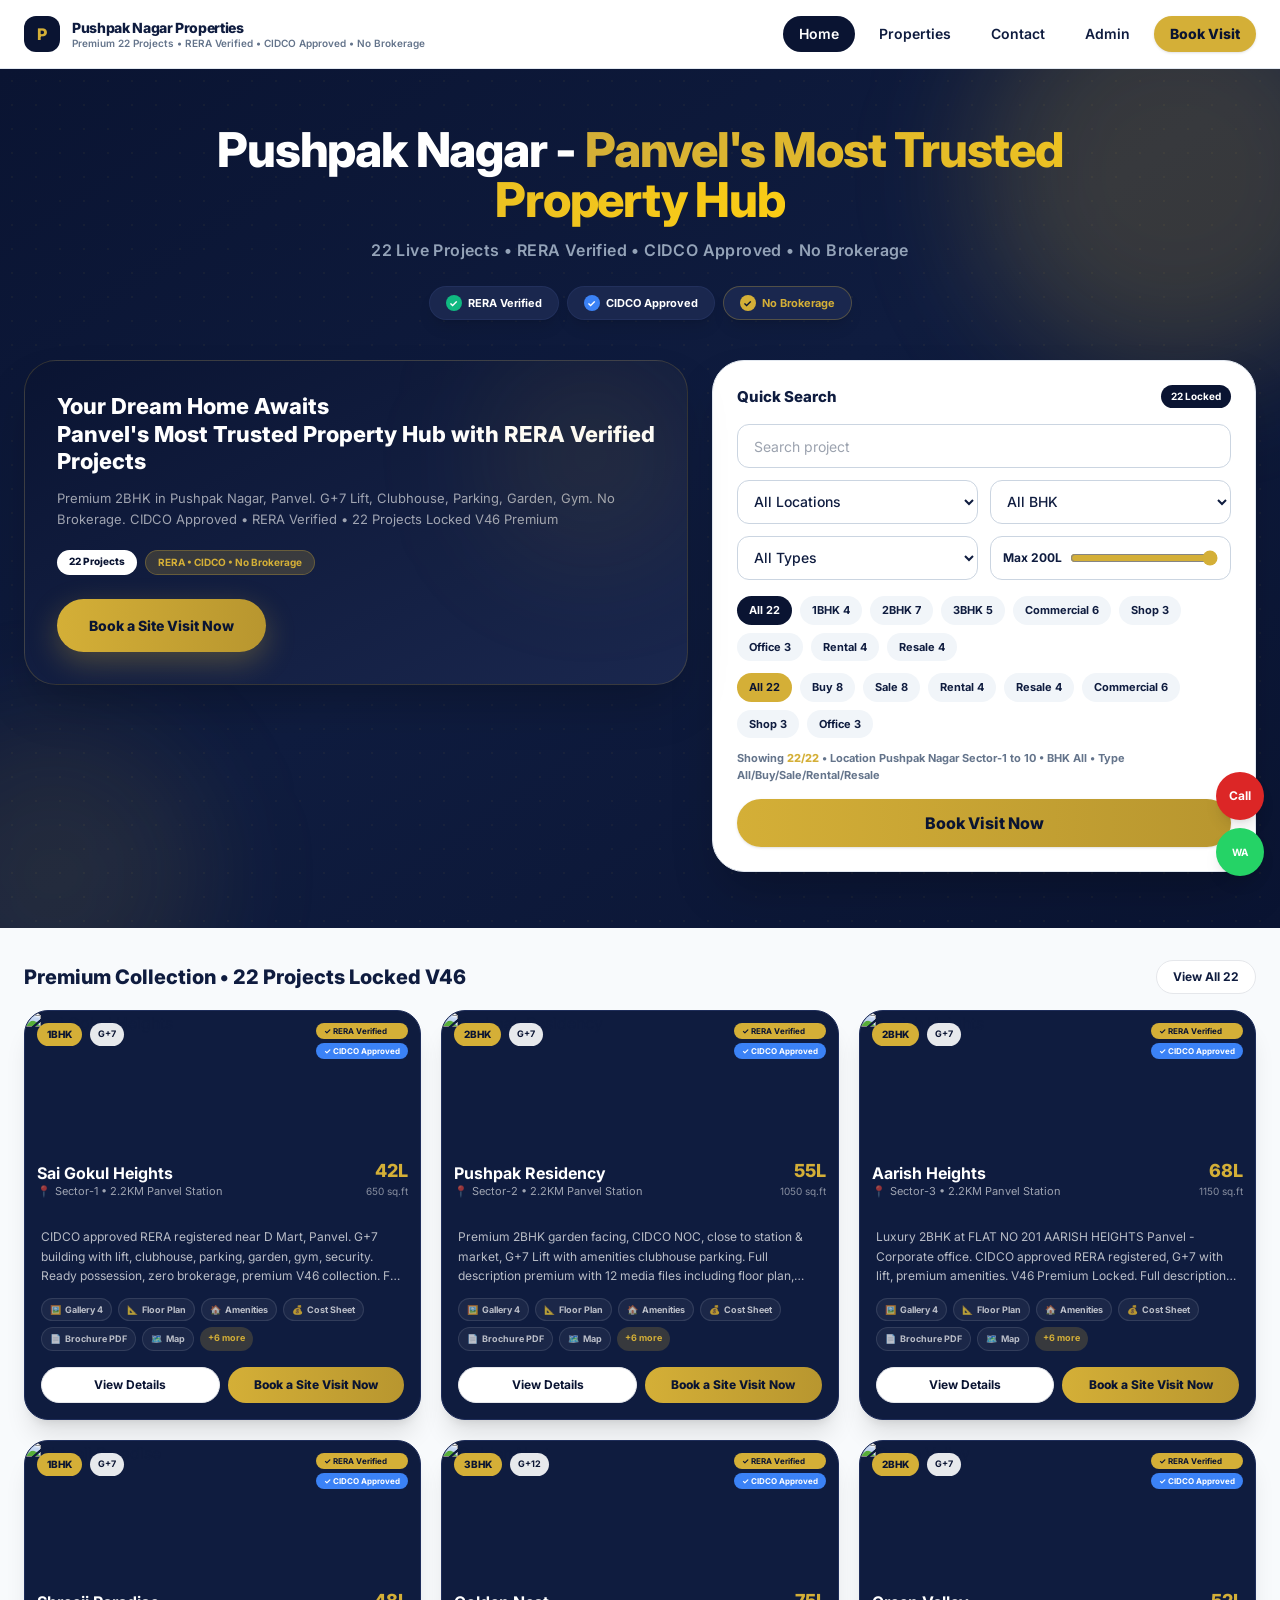
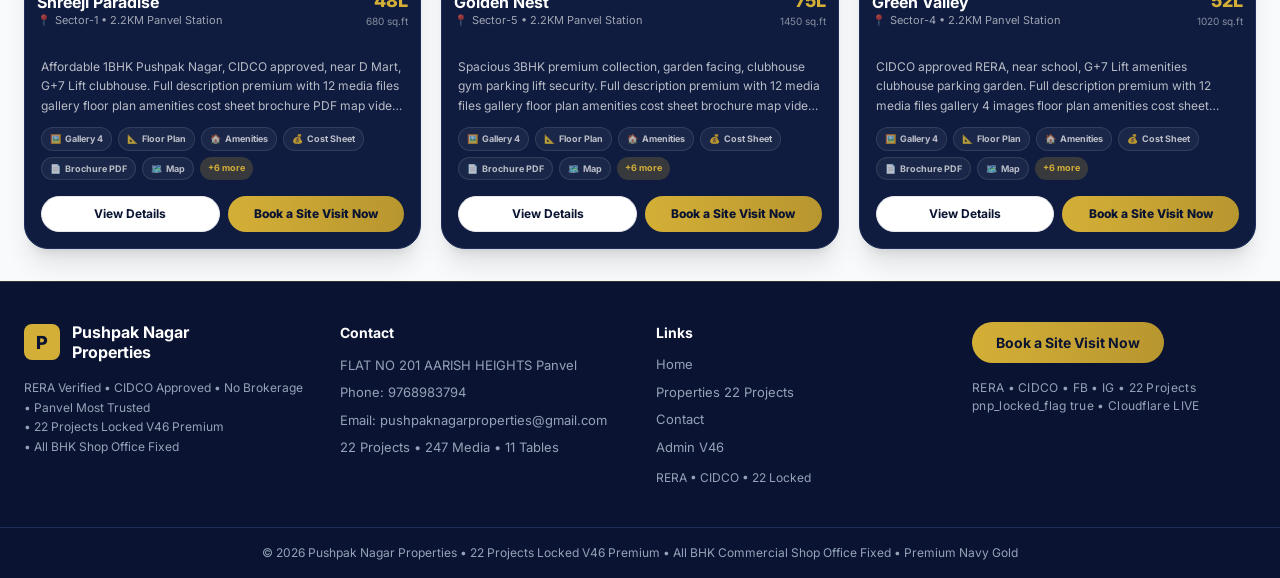
==== commit 27c36474: "Add files via upload Pushpak Live Fixed All Bhks Commercial Shop Office" ====
--- a/index.html
+++ b/index.html
@@ -4,42 +4,30 @@
   <meta charset="UTF-8">
   <meta name="viewport" content="width=device-width, initial-scale=1">
   <title>React Artifact</title>
-  <style>*,:after,:before{--tw-border-spacing-x:0;--tw-border-spacing-y:0;--tw-translate-x:0;--tw-translate-y:0;--tw-rotate:0;--tw-skew-x:0;--tw-skew-y:0;--tw-scale-x:1;--tw-scale-y:1;--tw-pan-x: ;--tw-pan-y: ;--tw-pinch-zoom: ;--tw-scroll-snap-strictness:proximity;--tw-gradient-from-position: ;--tw-gradient-via-position: ;--tw-gradient-to-position: ;--tw-ordinal: ;--tw-slashed-zero: ;--tw-numeric-figure: ;--tw-numeric-spacing: ;--tw-numeric-fraction: ;--tw-ring-inset: ;--tw-ring-offset-width:0px;--tw-ring-offset-color:#fff;--tw-ring-color:rgba(59,130,246,.5);--tw-ring-offset-shadow:0 0 #0000;--tw-ring-shadow:0 0 #0000;--tw-shadow:0 0 #0000;--tw-shadow-colored:0 0 #0000;--tw-blur: ;--tw-brightness: ;--tw-contrast: ;--tw-grayscale: ;--tw-hue-rotate: ;--tw-invert: ;--tw-saturate: ;--tw-sepia: ;--tw-drop-shadow: ;--tw-backdrop-blur: ;--tw-backdrop-brightness: ;--tw-backdrop-contrast: ;--tw-backdrop-grayscale: ;--tw-backdrop-hue-rotate: ;--tw-backdrop-invert: ;--tw-backdrop-opacity: ;--tw-backdrop-saturate: ;--tw-backdrop-sepia: ;--tw-contain-size: ;--tw-contain-layout: ;--tw-contain-paint: ;--tw-contain-style: }::backdrop{--tw-border-spacing-x:0;--tw-border-spacing-y:0;--tw-translate-x:0;--tw-translate-y:0;--tw-rotate:0;--tw-skew-x:0;--tw-skew-y:0;--tw-scale-x:1;--tw-scale-y:1;--tw-pan-x: ;--tw-pan-y: ;--tw-pinch-zoom: ;--tw-scroll-snap-strictness:proximity;--tw-gradient-from-position: ;--tw-gradient-via-position: ;--tw-gradient-to-position: ;--tw-ordinal: ;--tw-slashed-zero: ;--tw-numeric-figure: ;--tw-numeric-spacing: ;--tw-numeric-fraction: ;--tw-ring-inset: ;--tw-ring-offset-width:0px;--tw-ring-offset-color:#fff;--tw-ring-color:rgba(59,130,246,.5);--tw-ring-offset-shadow:0 0 #0000;--tw-ring-shadow:0 0 #0000;--tw-shadow:0 0 #0000;--tw-shadow-colored:0 0 #0000;--tw-blur: ;--tw-brightness: ;--tw-contrast: ;--tw-grayscale: ;--tw-hue-rotate: ;--tw-invert: ;--tw-saturate: ;--tw-sepia: ;--tw-drop-shadow: ;--tw-backdrop-blur: ;--tw-backdrop-brightness: ;--tw-backdrop-contrast: ;--tw-backdrop-grayscale: ;--tw-backdrop-hue-rotate: ;--tw-backdrop-invert: ;--tw-backdrop-opacity: ;--tw-backdrop-saturate: ;--tw-backdrop-sepia: ;--tw-contain-size: ;--tw-contain-layout: ;--tw-contain-paint: ;--tw-contain-style: }/*! tailwindcss v3.4.18 | MIT License | https://tailwindcss.com*/*,:after,:before{box-sizing:border-box;border:0 solid #e5e7eb}:after,:before{--tw-content:""}:host,html{line-height:1.5;-webkit-text-size-adjust:100%;-moz-tab-size:4;-o-tab-size:4;tab-size:4;font-family:ui-sans-serif,system-ui,sans-serif,Apple Color Emoji,Segoe UI Emoji,Segoe UI Symbol,Noto Color Emoji;font-feature-settings:normal;font-variation-settings:normal;-webkit-tap-highlight-color:transparent}body{line-height:inherit}hr{height:0;color:inherit;border-top-width:1px}abbr:where([title]){-webkit-text-decoration:underline dotted;text-decoration:underline dotted}h1,h2,h3,h4,h5,h6{font-size:inherit;font-weight:inherit}a{color:inherit;text-decoration:inherit}b,strong{font-weight:bolder}code,kbd,pre,samp{font-family:ui-monospace,SFMono-Regular,Menlo,Monaco,Consolas,Liberation Mono,Courier New,monospace;font-feature-settings:normal;font-variation-settings:normal;font-size:1em}small{font-size:80%}sub,sup{font-size:75%;line-height:0;position:relative;vertical-align:baseline}sub{bottom:-.25em}sup{top:-.5em}table{text-indent:0;border-color:inherit;border-collapse:collapse}button,input,optgroup,select,textarea{font-family:inherit;font-feature-settings:inherit;font-variation-settings:inherit;font-size:100%;font-weight:inherit;line-height:inherit;letter-spacing:inherit;color:inherit;margin:0;padding:0}button,select{text-transform:none}button,input:where([type=button]),input:where([type=reset]),input:where([type=submit]){-webkit-appearance:button;background-color:transparent;background-image:none}:-moz-focusring{outline:auto}:-moz-ui-invalid{box-shadow:none}progress{vertical-align:baseline}::-webkit-inner-spin-button,::-webkit-outer-spin-button{height:auto}[type=search]{-webkit-appearance:textfield;outline-offset:-2px}::-webkit-search-decoration{-webkit-appearance:none}::-webkit-file-upload-button{-webkit-appearance:button;font:inherit}summary{display:list-item}blockquote,dd,dl,figure,h1,h2,h3,h4,h5,h6,hr,p,pre{margin:0}fieldset{margin:0}fieldset,legend{padding:0}menu,ol,ul{list-style:none;margin:0;padding:0}dialog{padding:0}textarea{resize:vertical}input::-moz-placeholder,textarea::-moz-placeholder{opacity:1;color:#9ca3af}input::placeholder,textarea::placeholder{opacity:1;color:#9ca3af}[role=button],button{cursor:pointer}:disabled{cursor:default}audio,canvas,embed,iframe,img,object,svg,video{display:block;vertical-align:middle}img,video{max-width:100%;height:auto}[hidden]:where(:not([hidden=until-found])){display:none}.fixed{position:fixed}.absolute{position:absolute}.relative{position:relative}.sticky{position:sticky}.inset-0{inset:0}.-right-24{right:-6rem}.-top-24{top:-6rem}.bottom-0{bottom:0}.bottom-6{bottom:1.5rem}.bottom-\[60px\]{bottom:60px}.left-0{left:0}.left-1{left:.25rem}.left-1\/2{left:50%}.right-0{right:0}.right-1{right:.25rem}.right-4{right:1rem}.top-0{top:0}.top-1{top:.25rem}.z-20{z-index:20}.z-30{z-index:30}.z-40{z-index:40}.z-\[100\]{z-index:100}.z-\[110\]{z-index:110}.z-\[120\]{z-index:120}.z-\[200\]{z-index:200}.mx-auto{margin-left:auto;margin-right:auto}.my-6{margin-top:1.5rem;margin-bottom:1.5rem}.my-8{margin-top:2rem;margin-bottom:2rem}.ml-2{margin-left:.5rem}.ml-auto{margin-left:auto}.mt-1{margin-top:.25rem}.mt-1\.5{margin-top:.375rem}.mt-2{margin-top:.5rem}.mt-3{margin-top:.75rem}.mt-4{margin-top:1rem}.mt-5{margin-top:1.25rem}.mt-6{margin-top:1.5rem}.mt-8{margin-top:2rem}.line-clamp-2{overflow:hidden;display:-webkit-box;-webkit-box-orient:vertical;-webkit-line-clamp:2}.block{display:block}.flex{display:flex}.inline-flex{display:inline-flex}.table{display:table}.grid{display:grid}.hidden{display:none}.aspect-\[1080\/1350\]{aspect-ratio:1080/1350}.h-1\.5{height:.375rem}.h-10{height:2.5rem}.h-11{height:2.75rem}.h-12{height:3rem}.h-2{height:.5rem}.h-24{height:6rem}.h-3{height:.75rem}.h-32{height:8rem}.h-5{height:1.25rem}.h-6{height:1.5rem}.h-64{height:16rem}.h-7{height:1.75rem}.h-8{height:2rem}.h-9{height:2.25rem}.h-\[110px\]{height:110px}.h-\[120px\]{height:120px}.h-\[160px\]{height:160px}.h-\[480px\]{height:480px}.h-\[60vh\]{height:60vh}.h-\[68px\]{height:68px}.h-\[96px\]{height:96px}.h-fit{height:-moz-fit-content;height:fit-content}.h-full{height:100%}.h-screen{height:100vh}.max-h-\[70vh\]{max-height:70vh}.min-h-\[calc\(100vh-68px\)\]{min-height:calc(100vh - 68px)}.min-h-screen{min-height:100vh}.w-1\.5{width:.375rem}.w-10{width:2.5rem}.w-12{width:3rem}.w-2{width:.5rem}.w-5{width:1.25rem}.w-6{width:1.5rem}.w-64{width:16rem}.w-8{width:2rem}.w-9{width:2.25rem}.w-\[270px\]{width:270px}.w-\[340px\]{width:340px}.w-\[480px\]{width:480px}.w-\[72px\]{width:72px}.w-full{width:100%}.min-w-0{min-width:0}.min-w-\[200px\]{min-width:200px}.max-w-\[1280px\]{max-width:1280px}.max-w-\[380px\]{max-width:380px}.max-w-\[400px\]{max-width:400px}.max-w-\[420px\]{max-width:420px}.max-w-\[480px\]{max-width:480px}.max-w-\[640px\]{max-width:640px}.max-w-\[720px\]{max-width:720px}.max-w-\[840px\]{max-width:840px}.flex-1{flex:1 1 0%}.shrink-0{flex-shrink:0}.-translate-x-1\/2{--tw-translate-x:-50%}.-translate-x-1\/2,.translate-x-5{transform:translate(var(--tw-translate-x),var(--tw-translate-y)) rotate(var(--tw-rotate)) skewX(var(--tw-skew-x)) skewY(var(--tw-skew-y)) scaleX(var(--tw-scale-x)) scaleY(var(--tw-scale-y))}.translate-x-5{--tw-translate-x:1.25rem}@keyframes pulse{50%{opacity:.5}}.animate-pulse{animation:pulse 2s cubic-bezier(.4,0,.6,1) infinite}.cursor-pointer{cursor:pointer}.grid-cols-1{grid-template-columns:repeat(1,minmax(0,1fr))}.grid-cols-2{grid-template-columns:repeat(2,minmax(0,1fr))}.grid-cols-3{grid-template-columns:repeat(3,minmax(0,1fr))}.flex-col{flex-direction:column}.flex-wrap{flex-wrap:wrap}.place-items-center{place-items:center}.items-start{align-items:flex-start}.items-center{align-items:center}.justify-center{justify-content:center}.justify-between{justify-content:space-between}.gap-1{gap:.25rem}.gap-1\.5{gap:.375rem}.gap-2{gap:.5rem}.gap-3{gap:.75rem}.gap-4{gap:1rem}.gap-6{gap:1.5rem}.gap-8{gap:2rem}.space-y-1>:not([hidden])~:not([hidden]){--tw-space-y-reverse:0;margin-top:calc(.25rem*(1 - var(--tw-space-y-reverse)));margin-bottom:calc(.25rem*var(--tw-space-y-reverse))}.space-y-1\.5>:not([hidden])~:not([hidden]){--tw-space-y-reverse:0;margin-top:calc(.375rem*(1 - var(--tw-space-y-reverse)));margin-bottom:calc(.375rem*var(--tw-space-y-reverse))}.space-y-2>:not([hidden])~:not([hidden]){--tw-space-y-reverse:0;margin-top:calc(.5rem*(1 - var(--tw-space-y-reverse)));margin-bottom:calc(.5rem*var(--tw-space-y-reverse))}.space-y-3>:not([hidden])~:not([hidden]){--tw-space-y-reverse:0;margin-top:calc(.75rem*(1 - var(--tw-space-y-reverse)));margin-bottom:calc(.75rem*var(--tw-space-y-reverse))}.overflow-auto{overflow:auto}.overflow-hidden{overflow:hidden}.overflow-x-auto{overflow-x:auto}.overflow-y-auto{overflow-y:auto}.overflow-x-hidden{overflow-x:hidden}.truncate{overflow:hidden;text-overflow:ellipsis}.truncate,.whitespace-nowrap{white-space:nowrap}.whitespace-pre-wrap{white-space:pre-wrap}.rounded-\[12px\]{border-radius:12px}.rounded-\[14px\]{border-radius:14px}.rounded-\[16px\]{border-radius:16px}.rounded-\[20px\]{border-radius:20px}.rounded-\[24px\]{border-radius:24px}.rounded-\[28px\]{border-radius:28px}.rounded-full{border-radius:9999px}.rounded-lg{border-radius:.5rem}.rounded-xl{border-radius:.75rem}.border{border-width:1px}.border-2{border-width:2px}.border-b{border-bottom-width:1px}.border-t{border-top-width:1px}.border-t-2{border-top-width:2px}.border-\[\#0A1432\]{--tw-border-opacity:1;border-color:rgb(10 20 50/var(--tw-border-opacity,1))}.border-\[\#1E2D5A\]{--tw-border-opacity:1;border-color:rgb(30 45 90/var(--tw-border-opacity,1))}.border-\[\#CBD5E1\]{--tw-border-opacity:1;border-color:rgb(203 213 225/var(--tw-border-opacity,1))}.border-\[\#D4AF37\]{--tw-border-opacity:1;border-color:rgb(212 175 55/var(--tw-border-opacity,1))}.border-\[\#D4AF37\]\/20{border-color:rgba(212,175,55,.2)}.border-\[\#D4AF37\]\/30{border-color:rgba(212,175,55,.3)}.border-\[\#E2E8F0\]{--tw-border-opacity:1;border-color:rgb(226 232 240/var(--tw-border-opacity,1))}.border-amber-300{--tw-border-opacity:1;border-color:rgb(252 211 77/var(--tw-border-opacity,1))}.border-green-200{--tw-border-opacity:1;border-color:rgb(187 247 208/var(--tw-border-opacity,1))}.border-red-100{--tw-border-opacity:1;border-color:rgb(254 226 226/var(--tw-border-opacity,1))}.border-red-200{--tw-border-opacity:1;border-color:rgb(254 202 202/var(--tw-border-opacity,1))}.border-red-500\/30{border-color:rgba(239,68,68,.3)}.border-transparent{border-color:transparent}.border-white\/10{border-color:hsla(0,0%,100%,.1)}.border-white\/20{border-color:hsla(0,0%,100%,.2)}.bg-\[\#0A1432\]{--tw-bg-opacity:1;background-color:rgb(10 20 50/var(--tw-bg-opacity,1))}.bg-\[\#111E3A\]{--tw-bg-opacity:1;background-color:rgb(17 30 58/var(--tw-bg-opacity,1))}.bg-\[\#25D366\]{--tw-bg-opacity:1;background-color:rgb(37 211 102/var(--tw-bg-opacity,1))}.bg-\[\#D4AF37\]{--tw-bg-opacity:1;background-color:rgb(212 175 55/var(--tw-bg-opacity,1))}.bg-\[\#D4AF37\]\/10{background-color:rgba(212,175,55,.1)}.bg-\[\#D4AF37\]\/20{background-color:rgba(212,175,55,.2)}.bg-\[\#E7F8EC\]{--tw-bg-opacity:1;background-color:rgb(231 248 236/var(--tw-bg-opacity,1))}.bg-\[\#F1F5F9\]{--tw-bg-opacity:1;background-color:rgb(241 245 249/var(--tw-bg-opacity,1))}.bg-\[\#F8FAFC\]{--tw-bg-opacity:1;background-color:rgb(248 250 252/var(--tw-bg-opacity,1))}.bg-amber-100{--tw-bg-opacity:1;background-color:rgb(254 243 199/var(--tw-bg-opacity,1))}.bg-amber-50{--tw-bg-opacity:1;background-color:rgb(255 251 235/var(--tw-bg-opacity,1))}.bg-amber-50\/50{background-color:rgba(255,251,235,.5)}.bg-amber-500{--tw-bg-opacity:1;background-color:rgb(245 158 11/var(--tw-bg-opacity,1))}.bg-black\/40{background-color:rgba(0,0,0,.4)}.bg-black\/60{background-color:rgba(0,0,0,.6)}.bg-black\/70{background-color:rgba(0,0,0,.7)}.bg-blue-100{--tw-bg-opacity:1;background-color:rgb(219 234 254/var(--tw-bg-opacity,1))}.bg-blue-600{--tw-bg-opacity:1;background-color:rgb(37 99 235/var(--tw-bg-opacity,1))}.bg-green-100{--tw-bg-opacity:1;background-color:rgb(220 252 231/var(--tw-bg-opacity,1))}.bg-green-400{--tw-bg-opacity:1;background-color:rgb(74 222 128/var(--tw-bg-opacity,1))}.bg-green-50{--tw-bg-opacity:1;background-color:rgb(240 253 244/var(--tw-bg-opacity,1))}.bg-green-600{--tw-bg-opacity:1;background-color:rgb(22 163 74/var(--tw-bg-opacity,1))}.bg-green-700{--tw-bg-opacity:1;background-color:rgb(21 128 61/var(--tw-bg-opacity,1))}.bg-red-50{--tw-bg-opacity:1;background-color:rgb(254 242 242/var(--tw-bg-opacity,1))}.bg-red-500\/10{background-color:rgba(239,68,68,.1)}.bg-red-600{--tw-bg-opacity:1;background-color:rgb(220 38 38/var(--tw-bg-opacity,1))}.bg-slate-100{--tw-bg-opacity:1;background-color:rgb(241 245 249/var(--tw-bg-opacity,1))}.bg-slate-200{--tw-bg-opacity:1;background-color:rgb(226 232 240/var(--tw-bg-opacity,1))}.bg-slate-300{--tw-bg-opacity:1;background-color:rgb(203 213 225/var(--tw-bg-opacity,1))}.bg-slate-50{--tw-bg-opacity:1;background-color:rgb(248 250 252/var(--tw-bg-opacity,1))}.bg-slate-900{--tw-bg-opacity:1;background-color:rgb(15 23 42/var(--tw-bg-opacity,1))}.bg-white{--tw-bg-opacity:1;background-color:rgb(255 255 255/var(--tw-bg-opacity,1))}.bg-white\/10{background-color:hsla(0,0%,100%,.1)}.bg-white\/5{background-color:hsla(0,0%,100%,.05)}.bg-white\/95{background-color:hsla(0,0%,100%,.95)}.bg-white\/\[0\.06\]{background-color:hsla(0,0%,100%,.06)}.bg-white\/\[0\.08\]{background-color:hsla(0,0%,100%,.08)}.bg-yellow-400{--tw-bg-opacity:1;background-color:rgb(250 204 21/var(--tw-bg-opacity,1))}.bg-gradient-to-br{background-image:linear-gradient(to bottom right,var(--tw-gradient-stops))}.from-\[\#0A1432\]{--tw-gradient-from:#0a1432 var(--tw-gradient-from-position);--tw-gradient-to:rgba(10,20,50,0) var(--tw-gradient-to-position);--tw-gradient-stops:var(--tw-gradient-from),var(--tw-gradient-to)}.via-\[\#12204A\]{--tw-gradient-to:rgba(18,32,74,0) var(--tw-gradient-to-position);--tw-gradient-stops:var(--tw-gradient-from),#12204a var(--tw-gradient-via-position),var(--tw-gradient-to)}.to-\[\#0A1432\]{--tw-gradient-to:#0a1432 var(--tw-gradient-to-position)}.object-contain{-o-object-fit:contain;object-fit:contain}.object-cover{-o-object-fit:cover;object-fit:cover}.p-1{padding:.25rem}.p-2{padding:.5rem}.p-2\.5{padding:.625rem}.p-3{padding:.75rem}.p-4{padding:1rem}.p-5{padding:1.25rem}.p-6{padding:1.5rem}.p-8{padding:2rem}.px-1\.5{padding-left:.375rem;padding-right:.375rem}.px-2{padding-left:.5rem;padding-right:.5rem}.px-2\.5{padding-left:.625rem;padding-right:.625rem}.px-3{padding-left:.75rem;padding-right:.75rem}.px-4{padding-left:1rem;padding-right:1rem}.px-5{padding-left:1.25rem;padding-right:1.25rem}.px-6{padding-left:1.5rem;padding-right:1.5rem}.px-7{padding-left:1.75rem;padding-right:1.75rem}.py-0\.5{padding-top:.125rem;padding-bottom:.125rem}.py-1{padding-top:.25rem;padding-bottom:.25rem}.py-1\.5{padding-top:.375rem;padding-bottom:.375rem}.py-10{padding-top:2.5rem;padding-bottom:2.5rem}.py-12{padding-top:3rem;padding-bottom:3rem}.py-2{padding-top:.5rem;padding-bottom:.5rem}.py-2\.5{padding-top:.625rem;padding-bottom:.625rem}.py-3{padding-top:.75rem;padding-bottom:.75rem}.py-4{padding-top:1rem;padding-bottom:1rem}.py-6{padding-top:1.5rem;padding-bottom:1.5rem}.py-8{padding-top:2rem;padding-bottom:2rem}.pb-\[96px\]{padding-bottom:96px}.pt-1{padding-top:.25rem}.pt-2{padding-top:.5rem}.text-left{text-align:left}.text-center{text-align:center}.font-\[Inter\2c system-ui\]{font-family:Inter,system-ui}.text-\[10px\]{font-size:10px}.text-\[11px\]{font-size:11px}.text-\[12px\]{font-size:12px}.text-\[13px\]{font-size:13px}.text-\[14px\]{font-size:14px}.text-\[15px\]{font-size:15px}.text-\[16px\]{font-size:16px}.text-\[18px\]{font-size:18px}.text-\[20px\]{font-size:20px}.text-\[22px\]{font-size:22px}.text-\[28px\]{font-size:28px}.text-\[30px\]{font-size:30px}.text-\[7px\]{font-size:7px}.text-\[8px\]{font-size:8px}.text-\[9px\]{font-size:9px}.text-sm{font-size:.875rem;line-height:1.25rem}.text-xs{font-size:.75rem;line-height:1rem}.font-bold{font-weight:700}.font-extrabold{font-weight:800}.font-medium{font-weight:500}.font-semibold{font-weight:600}.capitalize{text-transform:capitalize}.leading-\[1\.05\]{line-height:1.05}.leading-relaxed{line-height:1.625}.leading-tight{line-height:1.25}.tracking-tight{letter-spacing:-.025em}.tracking-wide{letter-spacing:.025em}.tracking-widest{letter-spacing:.1em}.text-\[\#006621\]{--tw-text-opacity:1;color:rgb(0 102 33/var(--tw-text-opacity,1))}.text-\[\#0A1432\]{--tw-text-opacity:1;color:rgb(10 20 50/var(--tw-text-opacity,1))}.text-\[\#0F1C3F\]{--tw-text-opacity:1;color:rgb(15 28 63/var(--tw-text-opacity,1))}.text-\[\#1a0dab\]{--tw-text-opacity:1;color:rgb(26 13 171/var(--tw-text-opacity,1))}.text-\[\#545454\]{--tw-text-opacity:1;color:rgb(84 84 84/var(--tw-text-opacity,1))}.text-\[\#64748B\]{--tw-text-opacity:1;color:rgb(100 116 139/var(--tw-text-opacity,1))}.text-\[\#94A3B8\]{--tw-text-opacity:1;color:rgb(148 163 184/var(--tw-text-opacity,1))}.text-\[\#D4AF37\]{--tw-text-opacity:1;color:rgb(212 175 55/var(--tw-text-opacity,1))}.text-amber-700{--tw-text-opacity:1;color:rgb(180 83 9/var(--tw-text-opacity,1))}.text-black{--tw-text-opacity:1;color:rgb(0 0 0/var(--tw-text-opacity,1))}.text-blue-700{--tw-text-opacity:1;color:rgb(29 78 216/var(--tw-text-opacity,1))}.text-green-600{--tw-text-opacity:1;color:rgb(22 163 74/var(--tw-text-opacity,1))}.text-green-700{--tw-text-opacity:1;color:rgb(21 128 61/var(--tw-text-opacity,1))}.text-red-300{--tw-text-opacity:1;color:rgb(252 165 165/var(--tw-text-opacity,1))}.text-red-400{--tw-text-opacity:1;color:rgb(248 113 113/var(--tw-text-opacity,1))}.text-red-600{--tw-text-opacity:1;color:rgb(220 38 38/var(--tw-text-opacity,1))}.text-red-700{--tw-text-opacity:1;color:rgb(185 28 28/var(--tw-text-opacity,1))}.text-slate-400{--tw-text-opacity:1;color:rgb(148 163 184/var(--tw-text-opacity,1))}.text-slate-500{--tw-text-opacity:1;color:rgb(100 116 139/var(--tw-text-opacity,1))}.text-slate-600{--tw-text-opacity:1;color:rgb(71 85 105/var(--tw-text-opacity,1))}.text-slate-700{--tw-text-opacity:1;color:rgb(51 65 85/var(--tw-text-opacity,1))}.text-white{--tw-text-opacity:1;color:rgb(255 255 255/var(--tw-text-opacity,1))}.text-white\/50{color:hsla(0,0%,100%,.5)}.text-white\/60{color:hsla(0,0%,100%,.6)}.text-white\/70{color:hsla(0,0%,100%,.7)}.text-white\/80{color:hsla(0,0%,100%,.8)}.accent-\[\#0A1432\]{accent-color:#0a1432}.opacity-0{opacity:0}.opacity-60{opacity:.6}.opacity-70{opacity:.7}.shadow{--tw-shadow:0 1px 3px 0 rgba(0,0,0,.1),0 1px 2px -1px rgba(0,0,0,.1);--tw-shadow-colored:0 1px 3px 0 var(--tw-shadow-color),0 1px 2px -1px var(--tw-shadow-color)}.shadow,.shadow-\[0_20px_60px_rgba\(0\2c 0\2c 0\2c 0\.25\)\]{box-shadow:var(--tw-ring-offset-shadow,0 0 #0000),var(--tw-ring-shadow,0 0 #0000),var(--tw-shadow)}.shadow-\[0_20px_60px_rgba\(0\2c 0\2c 0\2c 0\.25\)\]{--tw-shadow:0 20px 60px rgba(0,0,0,.25);--tw-shadow-colored:0 20px 60px var(--tw-shadow-color)}.shadow-lg{--tw-shadow:0 10px 15px -3px rgba(0,0,0,.1),0 4px 6px -4px rgba(0,0,0,.1);--tw-shadow-colored:0 10px 15px -3px var(--tw-shadow-color),0 4px 6px -4px var(--tw-shadow-color)}.shadow-lg,.shadow-sm{box-shadow:var(--tw-ring-offset-shadow,0 0 #0000),var(--tw-ring-shadow,0 0 #0000),var(--tw-shadow)}.shadow-sm{--tw-shadow:0 1px 2px 0 rgba(0,0,0,.05);--tw-shadow-colored:0 1px 2px 0 var(--tw-shadow-color)}.shadow-xl{--tw-shadow:0 20px 25px -5px rgba(0,0,0,.1),0 8px 10px -6px rgba(0,0,0,.1);--tw-shadow-colored:0 20px 25px -5px var(--tw-shadow-color),0 8px 10px -6px var(--tw-shadow-color);box-shadow:var(--tw-ring-offset-shadow,0 0 #0000),var(--tw-ring-shadow,0 0 #0000),var(--tw-shadow)}.outline-none{outline:2px solid transparent;outline-offset:2px}.ring-2{--tw-ring-offset-shadow:var(--tw-ring-inset) 0 0 0 var(--tw-ring-offset-width) var(--tw-ring-offset-color);--tw-ring-shadow:var(--tw-ring-inset) 0 0 0 calc(2px + var(--tw-ring-offset-width)) var(--tw-ring-color);box-shadow:var(--tw-ring-offset-shadow),var(--tw-ring-shadow),var(--tw-shadow,0 0 #0000)}.ring-\[\#D4AF37\]{--tw-ring-opacity:1;--tw-ring-color:rgb(212 175 55/var(--tw-ring-opacity,1))}.ring-\[\#D4AF37\]\/60{--tw-ring-color:rgba(212,175,55,.6)}.blur-3xl{--tw-blur:blur(64px)}.blur-3xl,.filter{filter:var(--tw-blur) var(--tw-brightness) var(--tw-contrast) var(--tw-grayscale) var(--tw-hue-rotate) var(--tw-invert) var(--tw-saturate) var(--tw-sepia) var(--tw-drop-shadow)}.backdrop-blur{--tw-backdrop-blur:blur(8px)}.backdrop-blur,.backdrop-blur-sm{backdrop-filter:var(--tw-backdrop-blur) var(--tw-backdrop-brightness) var(--tw-backdrop-contrast) var(--tw-backdrop-grayscale) var(--tw-backdrop-hue-rotate) var(--tw-backdrop-invert) var(--tw-backdrop-opacity) var(--tw-backdrop-saturate) var(--tw-backdrop-sepia)}.backdrop-blur-sm{--tw-backdrop-blur:blur(4px)}.transition{transition-property:color,background-color,border-color,text-decoration-color,fill,stroke,opacity,box-shadow,transform,filter,backdrop-filter;transition-timing-function:cubic-bezier(.4,0,.2,1);transition-duration:.15s}.transition-all{transition-property:all;transition-timing-function:cubic-bezier(.4,0,.2,1);transition-duration:.15s}#root,body,html{min-height:100%}body{margin:0;font-family:Inter,ui-sans-serif,system-ui,-apple-system,BlinkMacSystemFont,Segoe UI,sans-serif}[role=button]:not([aria-disabled=true]),button:not(:disabled),label[for],select:not(:disabled),summary{cursor:pointer}.hover\:bg-\[\#0A1432\]:hover{--tw-bg-opacity:1;background-color:rgb(10 20 50/var(--tw-bg-opacity,1))}.hover\:bg-\[\#D4AF37\]:hover{--tw-bg-opacity:1;background-color:rgb(212 175 55/var(--tw-bg-opacity,1))}.hover\:bg-slate-100:hover{--tw-bg-opacity:1;background-color:rgb(241 245 249/var(--tw-bg-opacity,1))}.hover\:bg-white:hover{--tw-bg-opacity:1;background-color:rgb(255 255 255/var(--tw-bg-opacity,1))}.hover\:bg-white\/10:hover{background-color:hsla(0,0%,100%,.1)}.hover\:text-\[\#0A1432\]:hover{--tw-text-opacity:1;color:rgb(10 20 50/var(--tw-text-opacity,1))}.hover\:text-\[\#D4AF37\]:hover{--tw-text-opacity:1;color:rgb(212 175 55/var(--tw-text-opacity,1))}.hover\:text-white:hover{--tw-text-opacity:1;color:rgb(255 255 255/var(--tw-text-opacity,1))}.hover\:shadow:hover{--tw-shadow:0 1px 3px 0 rgba(0,0,0,.1),0 1px 2px -1px rgba(0,0,0,.1);--tw-shadow-colored:0 1px 3px 0 var(--tw-shadow-color),0 1px 2px -1px var(--tw-shadow-color)}.hover\:shadow-md:hover,.hover\:shadow:hover{box-shadow:var(--tw-ring-offset-shadow,0 0 #0000),var(--tw-ring-shadow,0 0 #0000),var(--tw-shadow)}.hover\:shadow-md:hover{--tw-shadow:0 4px 6px -1px rgba(0,0,0,.1),0 2px 4px -2px rgba(0,0,0,.1);--tw-shadow-colored:0 4px 6px -1px var(--tw-shadow-color),0 2px 4px -2px var(--tw-shadow-color)}.hover\:brightness-110:hover{--tw-brightness:brightness(1.1);filter:var(--tw-blur) var(--tw-brightness) var(--tw-contrast) var(--tw-grayscale) var(--tw-hue-rotate) var(--tw-invert) var(--tw-saturate) var(--tw-sepia) var(--tw-drop-shadow)}.focus\:border-\[\#D4AF37\]:focus{--tw-border-opacity:1;border-color:rgb(212 175 55/var(--tw-border-opacity,1))}.focus\:ring-2:focus{--tw-ring-offset-shadow:var(--tw-ring-inset) 0 0 0 var(--tw-ring-offset-width) var(--tw-ring-offset-color);--tw-ring-shadow:var(--tw-ring-inset) 0 0 0 calc(2px + var(--tw-ring-offset-width)) var(--tw-ring-color);box-shadow:var(--tw-ring-offset-shadow),var(--tw-ring-shadow),var(--tw-shadow,0 0 #0000)}.focus\:ring-\[\#D4AF37\]\/50:focus{--tw-ring-color:rgba(212,175,55,.5)}.group:hover .group-hover\:opacity-100{opacity:1}@media (min-width:768px){.md\:left-\[270px\]{left:270px}.md\:col-span-1{grid-column:span 1/span 1}.md\:col-span-2{grid-column:span 2/span 2}.md\:col-span-3{grid-column:span 3/span 3}.md\:inline{display:inline}.md\:flex{display:flex}.md\:hidden{display:none}.md\:w-\[420px\]{width:420px}.md\:grid-cols-2{grid-template-columns:repeat(2,minmax(0,1fr))}.md\:grid-cols-3{grid-template-columns:repeat(3,minmax(0,1fr))}.md\:grid-cols-4{grid-template-columns:repeat(4,minmax(0,1fr))}.md\:grid-cols-\[1\.1fr_0\.9fr\]{grid-template-columns:1.1fr .9fr}.md\:grid-cols-\[360px_1fr\]{grid-template-columns:360px 1fr}.md\:p-6{padding:1.5rem}.md\:px-6{padding-left:1.5rem;padding-right:1.5rem}.md\:py-14{padding-top:3.5rem;padding-bottom:3.5rem}.md\:text-\[14px\]{font-size:14px}.md\:text-\[18px\]{font-size:18px}.md\:text-\[48px\]{font-size:48px}}@media (min-width:1024px){.lg\:grid-cols-6{grid-template-columns:repeat(6,minmax(0,1fr))}.lg\:grid-cols-\[1\.1fr_0\.9fr\]{grid-template-columns:1.1fr .9fr}.lg\:grid-cols-\[1\.2fr_0\.8fr\]{grid-template-columns:1.2fr .8fr}}</style>
+  <style>*,:after,:before{--tw-border-spacing-x:0;--tw-border-spacing-y:0;--tw-translate-x:0;--tw-translate-y:0;--tw-rotate:0;--tw-skew-x:0;--tw-skew-y:0;--tw-scale-x:1;--tw-scale-y:1;--tw-pan-x: ;--tw-pan-y: ;--tw-pinch-zoom: ;--tw-scroll-snap-strictness:proximity;--tw-gradient-from-position: ;--tw-gradient-via-position: ;--tw-gradient-to-position: ;--tw-ordinal: ;--tw-slashed-zero: ;--tw-numeric-figure: ;--tw-numeric-spacing: ;--tw-numeric-fraction: ;--tw-ring-inset: ;--tw-ring-offset-width:0px;--tw-ring-offset-color:#fff;--tw-ring-color:rgba(59,130,246,.5);--tw-ring-offset-shadow:0 0 #0000;--tw-ring-shadow:0 0 #0000;--tw-shadow:0 0 #0000;--tw-shadow-colored:0 0 #0000;--tw-blur: ;--tw-brightness: ;--tw-contrast: ;--tw-grayscale: ;--tw-hue-rotate: ;--tw-invert: ;--tw-saturate: ;--tw-sepia: ;--tw-drop-shadow: ;--tw-backdrop-blur: ;--tw-backdrop-brightness: ;--tw-backdrop-contrast: ;--tw-backdrop-grayscale: ;--tw-backdrop-hue-rotate: ;--tw-backdrop-invert: ;--tw-backdrop-opacity: ;--tw-backdrop-saturate: ;--tw-backdrop-sepia: ;--tw-contain-size: ;--tw-contain-layout: ;--tw-contain-paint: ;--tw-contain-style: }::backdrop{--tw-border-spacing-x:0;--tw-border-spacing-y:0;--tw-translate-x:0;--tw-translate-y:0;--tw-rotate:0;--tw-skew-x:0;--tw-skew-y:0;--tw-scale-x:1;--tw-scale-y:1;--tw-pan-x: ;--tw-pan-y: ;--tw-pinch-zoom: ;--tw-scroll-snap-strictness:proximity;--tw-gradient-from-position: ;--tw-gradient-via-position: ;--tw-gradient-to-position: ;--tw-ordinal: ;--tw-slashed-zero: ;--tw-numeric-figure: ;--tw-numeric-spacing: ;--tw-numeric-fraction: ;--tw-ring-inset: ;--tw-ring-offset-width:0px;--tw-ring-offset-color:#fff;--tw-ring-color:rgba(59,130,246,.5);--tw-ring-offset-shadow:0 0 #0000;--tw-ring-shadow:0 0 #0000;--tw-shadow:0 0 #0000;--tw-shadow-colored:0 0 #0000;--tw-blur: ;--tw-brightness: ;--tw-contrast: ;--tw-grayscale: ;--tw-hue-rotate: ;--tw-invert: ;--tw-saturate: ;--tw-sepia: ;--tw-drop-shadow: ;--tw-backdrop-blur: ;--tw-backdrop-brightness: ;--tw-backdrop-contrast: ;--tw-backdrop-grayscale: ;--tw-backdrop-hue-rotate: ;--tw-backdrop-invert: ;--tw-backdrop-opacity: ;--tw-backdrop-saturate: ;--tw-backdrop-sepia: ;--tw-contain-size: ;--tw-contain-layout: ;--tw-contain-paint: ;--tw-contain-style: }/*! tailwindcss v3.4.18 | MIT License | https://tailwindcss.com*/*,:after,:before{box-sizing:border-box;border:0 solid #e5e7eb}:after,:before{--tw-content:""}:host,html{line-height:1.5;-webkit-text-size-adjust:100%;-moz-tab-size:4;-o-tab-size:4;tab-size:4;font-family:ui-sans-serif,system-ui,sans-serif,Apple Color Emoji,Segoe UI Emoji,Segoe UI Symbol,Noto Color Emoji;font-feature-settings:normal;font-variation-settings:normal;-webkit-tap-highlight-color:transparent}body{line-height:inherit}hr{height:0;color:inherit;border-top-width:1px}abbr:where([title]){-webkit-text-decoration:underline dotted;text-decoration:underline dotted}h1,h2,h3,h4,h5,h6{font-size:inherit;font-weight:inherit}a{color:inherit;text-decoration:inherit}b,strong{font-weight:bolder}code,kbd,pre,samp{font-family:ui-monospace,SFMono-Regular,Menlo,Monaco,Consolas,Liberation Mono,Courier New,monospace;font-feature-settings:normal;font-variation-settings:normal;font-size:1em}small{font-size:80%}sub,sup{font-size:75%;line-height:0;position:relative;vertical-align:baseline}sub{bottom:-.25em}sup{top:-.5em}table{text-indent:0;border-color:inherit;border-collapse:collapse}button,input,optgroup,select,textarea{font-family:inherit;font-feature-settings:inherit;font-variation-settings:inherit;font-size:100%;font-weight:inherit;line-height:inherit;letter-spacing:inherit;color:inherit;margin:0;padding:0}button,select{text-transform:none}button,input:where([type=button]),input:where([type=reset]),input:where([type=submit]){-webkit-appearance:button;background-color:transparent;background-image:none}:-moz-focusring{outline:auto}:-moz-ui-invalid{box-shadow:none}progress{vertical-align:baseline}::-webkit-inner-spin-button,::-webkit-outer-spin-button{height:auto}[type=search]{-webkit-appearance:textfield;outline-offset:-2px}::-webkit-search-decoration{-webkit-appearance:none}::-webkit-file-upload-button{-webkit-appearance:button;font:inherit}summary{display:list-item}blockquote,dd,dl,figure,h1,h2,h3,h4,h5,h6,hr,p,pre{margin:0}fieldset{margin:0}fieldset,legend{padding:0}menu,ol,ul{list-style:none;margin:0;padding:0}dialog{padding:0}textarea{resize:vertical}input::-moz-placeholder,textarea::-moz-placeholder{opacity:1;color:#9ca3af}input::placeholder,textarea::placeholder{opacity:1;color:#9ca3af}[role=button],button{cursor:pointer}:disabled{cursor:default}audio,canvas,embed,iframe,img,object,svg,video{display:block;vertical-align:middle}img,video{max-width:100%;height:auto}[hidden]:where(:not([hidden=until-found])){display:none}.fixed{position:fixed}.absolute{position:absolute}.relative{position:relative}.sticky{position:sticky}.inset-0{inset:0}.-bottom-24{bottom:-6rem}.-left-24{left:-6rem}.-right-24{right:-6rem}.-top-24{top:-6rem}.bottom-0{bottom:0}.bottom-2{bottom:.5rem}.bottom-20{bottom:5rem}.bottom-3{bottom:.75rem}.bottom-6{bottom:1.5rem}.bottom-\[56px\]{bottom:56px}.bottom-\[72px\]{bottom:72px}.left-0{left:0}.left-1{left:.25rem}.left-1\/2{left:50%}.left-2{left:.5rem}.left-3{left:.75rem}.right-0{right:0}.right-1{right:.25rem}.right-2{right:.5rem}.right-3{right:.75rem}.right-4{right:1rem}.top-0{top:0}.top-1{top:.25rem}.top-2{top:.5rem}.top-3{top:.75rem}.top-\[80px\]{top:80px}.z-10{z-index:10}.z-20{z-index:20}.z-30{z-index:30}.z-40{z-index:40}.z-50{z-index:50}.z-\[100\]{z-index:100}.z-\[110\]{z-index:110}.z-\[120\]{z-index:120}.z-\[200\]{z-index:200}.mx-auto{margin-left:auto;margin-right:auto}.my-6{margin-top:1.5rem;margin-bottom:1.5rem}.my-8{margin-top:2rem;margin-bottom:2rem}.ml-2{margin-left:.5rem}.mt-1{margin-top:.25rem}.mt-1\.5{margin-top:.375rem}.mt-10{margin-top:2.5rem}.mt-2{margin-top:.5rem}.mt-3{margin-top:.75rem}.mt-4{margin-top:1rem}.mt-5{margin-top:1.25rem}.mt-6{margin-top:1.5rem}.line-clamp-3{overflow:hidden;display:-webkit-box;-webkit-box-orient:vertical;-webkit-line-clamp:3}.block{display:block}.flex{display:flex}.inline-flex{display:inline-flex}.table{display:table}.grid{display:grid}.contents{display:contents}.hidden{display:none}.aspect-\[1200\/630\]{aspect-ratio:1200/630}.h-1\.5{height:.375rem}.h-10{height:2.5rem}.h-11{height:2.75rem}.h-12{height:3rem}.h-2{height:.5rem}.h-20{height:5rem}.h-24{height:6rem}.h-32{height:8rem}.h-4{height:1rem}.h-48{height:12rem}.h-5{height:1.25rem}.h-6{height:1.5rem}.h-64{height:16rem}.h-7{height:1.75rem}.h-8{height:2rem}.h-9{height:2.25rem}.h-\[110px\]{height:110px}.h-\[120px\]{height:120px}.h-\[160px\]{height:160px}.h-\[180px\]{height:180px}.h-\[200px\]{height:200px}.h-\[300px\]{height:300px}.h-\[400px\]{height:400px}.h-\[60vh\]{height:60vh}.h-\[68px\]{height:68px}.h-\[96px\]{height:96px}.h-fit{height:-moz-fit-content;height:fit-content}.h-full{height:100%}.h-screen{height:100vh}.max-h-\[70vh\]{max-height:70vh}.min-h-\[calc\(100vh-68px\)\]{min-height:calc(100vh - 68px)}.min-h-screen{min-height:100vh}.w-1\.5{width:.375rem}.w-10{width:2.5rem}.w-12{width:3rem}.w-2{width:.5rem}.w-24{width:6rem}.w-4{width:1rem}.w-48{width:12rem}.w-5{width:1.25rem}.w-6{width:1.5rem}.w-64{width:16rem}.w-8{width:2rem}.w-9{width:2.25rem}.w-\[270px\]{width:270px}.w-\[300px\]{width:300px}.w-\[340px\]{width:340px}.w-\[400px\]{width:400px}.w-\[72px\]{width:72px}.w-full{width:100%}.min-w-0{min-width:0}.max-w-\[1280px\]{max-width:1280px}.max-w-\[400px\]{max-width:400px}.max-w-\[420px\]{max-width:420px}.max-w-\[480px\]{max-width:480px}.max-w-\[720px\]{max-width:720px}.max-w-\[840px\]{max-width:840px}.max-w-\[900px\]{max-width:900px}.flex-1{flex:1 1 0%}.shrink-0{flex-shrink:0}.-translate-x-1\/2{--tw-translate-x:-50%}.-translate-x-1\/2,.translate-x-5{transform:translate(var(--tw-translate-x),var(--tw-translate-y)) rotate(var(--tw-rotate)) skewX(var(--tw-skew-x)) skewY(var(--tw-skew-y)) scaleX(var(--tw-scale-x)) scaleY(var(--tw-scale-y))}.translate-x-5{--tw-translate-x:1.25rem}@keyframes pulse{50%{opacity:.5}}.animate-pulse{animation:pulse 2s cubic-bezier(.4,0,.6,1) infinite}.cursor-pointer{cursor:pointer}.grid-cols-1{grid-template-columns:repeat(1,minmax(0,1fr))}.grid-cols-2{grid-template-columns:repeat(2,minmax(0,1fr))}.grid-cols-3{grid-template-columns:repeat(3,minmax(0,1fr))}.flex-col{flex-direction:column}.flex-wrap{flex-wrap:wrap}.place-items-center{place-items:center}.items-start{align-items:flex-start}.items-end{align-items:flex-end}.items-center{align-items:center}.justify-center{justify-content:center}.justify-between{justify-content:space-between}.gap-1{gap:.25rem}.gap-1\.5{gap:.375rem}.gap-2{gap:.5rem}.gap-3{gap:.75rem}.gap-4{gap:1rem}.gap-5{gap:1.25rem}.gap-6{gap:1.5rem}.gap-8{gap:2rem}.space-y-1>:not([hidden])~:not([hidden]){--tw-space-y-reverse:0;margin-top:calc(.25rem*(1 - var(--tw-space-y-reverse)));margin-bottom:calc(.25rem*var(--tw-space-y-reverse))}.space-y-1\.5>:not([hidden])~:not([hidden]){--tw-space-y-reverse:0;margin-top:calc(.375rem*(1 - var(--tw-space-y-reverse)));margin-bottom:calc(.375rem*var(--tw-space-y-reverse))}.space-y-2>:not([hidden])~:not([hidden]){--tw-space-y-reverse:0;margin-top:calc(.5rem*(1 - var(--tw-space-y-reverse)));margin-bottom:calc(.5rem*var(--tw-space-y-reverse))}.space-y-3>:not([hidden])~:not([hidden]){--tw-space-y-reverse:0;margin-top:calc(.75rem*(1 - var(--tw-space-y-reverse)));margin-bottom:calc(.75rem*var(--tw-space-y-reverse))}.overflow-auto{overflow:auto}.overflow-hidden{overflow:hidden}.overflow-x-auto{overflow-x:auto}.overflow-y-auto{overflow-y:auto}.overflow-x-hidden{overflow-x:hidden}.truncate{overflow:hidden;text-overflow:ellipsis}.truncate,.whitespace-nowrap{white-space:nowrap}.whitespace-pre-wrap{white-space:pre-wrap}.rounded-\[12px\]{border-radius:12px}.rounded-\[14px\]{border-radius:14px}.rounded-\[16px\]{border-radius:16px}.rounded-\[20px\]{border-radius:20px}.rounded-\[24px\]{border-radius:24px}.rounded-full{border-radius:9999px}.rounded-lg{border-radius:.5rem}.rounded-xl{border-radius:.75rem}.border{border-width:1px}.border-2{border-width:2px}.border-b{border-bottom-width:1px}.border-t{border-top-width:1px}.border-t-2{border-top-width:2px}.border-\[\#0A1432\]{--tw-border-opacity:1;border-color:rgb(10 20 50/var(--tw-border-opacity,1))}.border-\[\#1E2D5A\]{--tw-border-opacity:1;border-color:rgb(30 45 90/var(--tw-border-opacity,1))}.border-\[\#2A3A6A\]\/50{border-color:rgba(42,58,106,.5)}.border-\[\#CBD5E1\]{--tw-border-opacity:1;border-color:rgb(203 213 225/var(--tw-border-opacity,1))}.border-\[\#D4AF37\]{--tw-border-opacity:1;border-color:rgb(212 175 55/var(--tw-border-opacity,1))}.border-\[\#D4AF37\]\/20{border-color:rgba(212,175,55,.2)}.border-\[\#D4AF37\]\/30{border-color:rgba(212,175,55,.3)}.border-\[\#E2E8F0\]{--tw-border-opacity:1;border-color:rgb(226 232 240/var(--tw-border-opacity,1))}.border-amber-300{--tw-border-opacity:1;border-color:rgb(252 211 77/var(--tw-border-opacity,1))}.border-red-200{--tw-border-opacity:1;border-color:rgb(254 202 202/var(--tw-border-opacity,1))}.border-red-500\/30{border-color:rgba(239,68,68,.3)}.border-transparent{border-color:transparent}.border-white\/10{border-color:hsla(0,0%,100%,.1)}.border-white\/20{border-color:hsla(0,0%,100%,.2)}.bg-\[\#0A1432\]{--tw-bg-opacity:1;background-color:rgb(10 20 50/var(--tw-bg-opacity,1))}.bg-\[\#0F1C3F\]{--tw-bg-opacity:1;background-color:rgb(15 28 63/var(--tw-bg-opacity,1))}.bg-\[\#111E3A\]{--tw-bg-opacity:1;background-color:rgb(17 30 58/var(--tw-bg-opacity,1))}.bg-\[\#1A274E\]{--tw-bg-opacity:1;background-color:rgb(26 39 78/var(--tw-bg-opacity,1))}.bg-\[\#25D366\]{--tw-bg-opacity:1;background-color:rgb(37 211 102/var(--tw-bg-opacity,1))}.bg-\[\#D4AF37\]{--tw-bg-opacity:1;background-color:rgb(212 175 55/var(--tw-bg-opacity,1))}.bg-\[\#D4AF37\]\/10{background-color:rgba(212,175,55,.1)}.bg-\[\#D4AF37\]\/20{background-color:rgba(212,175,55,.2)}.bg-\[\#E7F8EC\]{--tw-bg-opacity:1;background-color:rgb(231 248 236/var(--tw-bg-opacity,1))}.bg-\[\#F1F5F9\]{--tw-bg-opacity:1;background-color:rgb(241 245 249/var(--tw-bg-opacity,1))}.bg-\[\#F8FAFC\]{--tw-bg-opacity:1;background-color:rgb(248 250 252/var(--tw-bg-opacity,1))}.bg-amber-100{--tw-bg-opacity:1;background-color:rgb(254 243 199/var(--tw-bg-opacity,1))}.bg-amber-50{--tw-bg-opacity:1;background-color:rgb(255 251 235/var(--tw-bg-opacity,1))}.bg-amber-50\/50{background-color:rgba(255,251,235,.5)}.bg-black\/40{background-color:rgba(0,0,0,.4)}.bg-black\/60{background-color:rgba(0,0,0,.6)}.bg-black\/70{background-color:rgba(0,0,0,.7)}.bg-blue-100{--tw-bg-opacity:1;background-color:rgb(219 234 254/var(--tw-bg-opacity,1))}.bg-blue-500{--tw-bg-opacity:1;background-color:rgb(59 130 246/var(--tw-bg-opacity,1))}.bg-blue-600{--tw-bg-opacity:1;background-color:rgb(37 99 235/var(--tw-bg-opacity,1))}.bg-emerald-500{--tw-bg-opacity:1;background-color:rgb(16 185 129/var(--tw-bg-opacity,1))}.bg-green-100{--tw-bg-opacity:1;background-color:rgb(220 252 231/var(--tw-bg-opacity,1))}.bg-green-400{--tw-bg-opacity:1;background-color:rgb(74 222 128/var(--tw-bg-opacity,1))}.bg-green-500{--tw-bg-opacity:1;background-color:rgb(34 197 94/var(--tw-bg-opacity,1))}.bg-green-600{--tw-bg-opacity:1;background-color:rgb(22 163 74/var(--tw-bg-opacity,1))}.bg-green-700{--tw-bg-opacity:1;background-color:rgb(21 128 61/var(--tw-bg-opacity,1))}.bg-orange-100{--tw-bg-opacity:1;background-color:rgb(255 237 213/var(--tw-bg-opacity,1))}.bg-orange-500{--tw-bg-opacity:1;background-color:rgb(249 115 22/var(--tw-bg-opacity,1))}.bg-purple-600{--tw-bg-opacity:1;background-color:rgb(147 51 234/var(--tw-bg-opacity,1))}.bg-red-50{--tw-bg-opacity:1;background-color:rgb(254 242 242/var(--tw-bg-opacity,1))}.bg-red-500\/10{background-color:rgba(239,68,68,.1)}.bg-red-600{--tw-bg-opacity:1;background-color:rgb(220 38 38/var(--tw-bg-opacity,1))}.bg-slate-100{--tw-bg-opacity:1;background-color:rgb(241 245 249/var(--tw-bg-opacity,1))}.bg-slate-300{--tw-bg-opacity:1;background-color:rgb(203 213 225/var(--tw-bg-opacity,1))}.bg-slate-50{--tw-bg-opacity:1;background-color:rgb(248 250 252/var(--tw-bg-opacity,1))}.bg-slate-900{--tw-bg-opacity:1;background-color:rgb(15 23 42/var(--tw-bg-opacity,1))}.bg-white{--tw-bg-opacity:1;background-color:rgb(255 255 255/var(--tw-bg-opacity,1))}.bg-white\/10{background-color:hsla(0,0%,100%,.1)}.bg-white\/5{background-color:hsla(0,0%,100%,.05)}.bg-white\/90{background-color:hsla(0,0%,100%,.9)}.bg-white\/95{background-color:hsla(0,0%,100%,.95)}.bg-white\/\[0\.06\]{background-color:hsla(0,0%,100%,.06)}.bg-yellow-400{--tw-bg-opacity:1;background-color:rgb(250 204 21/var(--tw-bg-opacity,1))}.bg-gradient-to-br{background-image:linear-gradient(to bottom right,var(--tw-gradient-stops))}.bg-gradient-to-r{background-image:linear-gradient(to right,var(--tw-gradient-stops))}.bg-gradient-to-t{background-image:linear-gradient(to top,var(--tw-gradient-stops))}.from-\[\#0A1432\]{--tw-gradient-from:#0a1432 var(--tw-gradient-from-position);--tw-gradient-to:rgba(10,20,50,0) var(--tw-gradient-to-position);--tw-gradient-stops:var(--tw-gradient-from),var(--tw-gradient-to)}.from-\[\#0F1C3F\]{--tw-gradient-from:#0f1c3f var(--tw-gradient-from-position);--tw-gradient-to:rgba(15,28,63,0) var(--tw-gradient-to-position);--tw-gradient-stops:var(--tw-gradient-from),var(--tw-gradient-to)}.from-\[\#D4AF37\]{--tw-gradient-from:#d4af37 var(--tw-gradient-from-position);--tw-gradient-to:rgba(212,175,55,0) var(--tw-gradient-to-position);--tw-gradient-stops:var(--tw-gradient-from),var(--tw-gradient-to)}.via-\[\#0F1C3F\]{--tw-gradient-to:rgba(15,28,63,0) var(--tw-gradient-to-position);--tw-gradient-stops:var(--tw-gradient-from),#0f1c3f var(--tw-gradient-via-position),var(--tw-gradient-to)}.via-transparent{--tw-gradient-to:transparent var(--tw-gradient-to-position);--tw-gradient-stops:var(--tw-gradient-from),transparent var(--tw-gradient-via-position),var(--tw-gradient-to)}.to-\[\#0A1432\]{--tw-gradient-to:#0a1432 var(--tw-gradient-to-position)}.to-\[\#1A274E\]{--tw-gradient-to:#1a274e var(--tw-gradient-to-position)}.to-\[\#B8962F\]{--tw-gradient-to:#b8962f var(--tw-gradient-to-position)}.to-\[\#FACC15\]{--tw-gradient-to:#facc15 var(--tw-gradient-to-position)}.to-transparent{--tw-gradient-to:transparent var(--tw-gradient-to-position)}.bg-clip-text{-webkit-background-clip:text;background-clip:text}.object-contain{-o-object-fit:contain;object-fit:contain}.object-cover{-o-object-fit:cover;object-fit:cover}.p-1{padding:.25rem}.p-2{padding:.5rem}.p-2\.5{padding:.625rem}.p-3{padding:.75rem}.p-4{padding:1rem}.p-5{padding:1.25rem}.p-6{padding:1.5rem}.p-8{padding:2rem}.px-1\.5{padding-left:.375rem;padding-right:.375rem}.px-2{padding-left:.5rem;padding-right:.5rem}.px-2\.5{padding-left:.625rem;padding-right:.625rem}.px-3{padding-left:.75rem;padding-right:.75rem}.px-4{padding-left:1rem;padding-right:1rem}.px-5{padding-left:1.25rem;padding-right:1.25rem}.px-6{padding-left:1.5rem;padding-right:1.5rem}.px-8{padding-left:2rem;padding-right:2rem}.py-0\.5{padding-top:.125rem;padding-bottom:.125rem}.py-1{padding-top:.25rem;padding-bottom:.25rem}.py-1\.5{padding-top:.375rem;padding-bottom:.375rem}.py-10{padding-top:2.5rem;padding-bottom:2.5rem}.py-12{padding-top:3rem;padding-bottom:3rem}.py-2{padding-top:.5rem;padding-bottom:.5rem}.py-2\.5{padding-top:.625rem;padding-bottom:.625rem}.py-3{padding-top:.75rem;padding-bottom:.75rem}.py-4{padding-top:1rem;padding-bottom:1rem}.py-6{padding-top:1.5rem;padding-bottom:1.5rem}.py-8{padding-top:2rem;padding-bottom:2rem}.pb-\[96px\]{padding-bottom:96px}.pt-1{padding-top:.25rem}.pt-2{padding-top:.5rem}.text-left{text-align:left}.text-center{text-align:center}.text-right{text-align:right}.font-\[Inter\2c system-ui\]{font-family:Inter,system-ui}.text-\[10px\]{font-size:10px}.text-\[11px\]{font-size:11px}.text-\[12px\]{font-size:12px}.text-\[13px\]{font-size:13px}.text-\[14px\]{font-size:14px}.text-\[15px\]{font-size:15px}.text-\[16px\]{font-size:16px}.text-\[18px\]{font-size:18px}.text-\[20px\]{font-size:20px}.text-\[22px\]{font-size:22px}.text-\[24px\]{font-size:24px}.text-\[28px\]{font-size:28px}.text-\[32px\]{font-size:32px}.text-\[7px\]{font-size:7px}.text-\[8px\]{font-size:8px}.text-\[9px\]{font-size:9px}.text-sm{font-size:.875rem;line-height:1.25rem}.text-xs{font-size:.75rem;line-height:1rem}.font-bold{font-weight:700}.font-extrabold{font-weight:800}.font-medium{font-weight:500}.font-semibold{font-weight:600}.capitalize{text-transform:capitalize}.leading-\[1\.05\]{line-height:1.05}.leading-relaxed{line-height:1.625}.leading-tight{line-height:1.25}.tracking-tight{letter-spacing:-.025em}.tracking-wide{letter-spacing:.025em}.tracking-widest{letter-spacing:.1em}.text-\[\#006621\]{--tw-text-opacity:1;color:rgb(0 102 33/var(--tw-text-opacity,1))}.text-\[\#0A1432\]{--tw-text-opacity:1;color:rgb(10 20 50/var(--tw-text-opacity,1))}.text-\[\#0F1C3F\]{--tw-text-opacity:1;color:rgb(15 28 63/var(--tw-text-opacity,1))}.text-\[\#1a0dab\]{--tw-text-opacity:1;color:rgb(26 13 171/var(--tw-text-opacity,1))}.text-\[\#545454\]{--tw-text-opacity:1;color:rgb(84 84 84/var(--tw-text-opacity,1))}.text-\[\#64748B\]{--tw-text-opacity:1;color:rgb(100 116 139/var(--tw-text-opacity,1))}.text-\[\#94A3B8\]{--tw-text-opacity:1;color:rgb(148 163 184/var(--tw-text-opacity,1))}.text-\[\#D4AF37\]{--tw-text-opacity:1;color:rgb(212 175 55/var(--tw-text-opacity,1))}.text-amber-700{--tw-text-opacity:1;color:rgb(180 83 9/var(--tw-text-opacity,1))}.text-blue-700{--tw-text-opacity:1;color:rgb(29 78 216/var(--tw-text-opacity,1))}.text-green-600{--tw-text-opacity:1;color:rgb(22 163 74/var(--tw-text-opacity,1))}.text-green-700{--tw-text-opacity:1;color:rgb(21 128 61/var(--tw-text-opacity,1))}.text-orange-700{--tw-text-opacity:1;color:rgb(194 65 12/var(--tw-text-opacity,1))}.text-red-300{--tw-text-opacity:1;color:rgb(252 165 165/var(--tw-text-opacity,1))}.text-red-400{--tw-text-opacity:1;color:rgb(248 113 113/var(--tw-text-opacity,1))}.text-red-600{--tw-text-opacity:1;color:rgb(220 38 38/var(--tw-text-opacity,1))}.text-red-700{--tw-text-opacity:1;color:rgb(185 28 28/var(--tw-text-opacity,1))}.text-slate-400{--tw-text-opacity:1;color:rgb(148 163 184/var(--tw-text-opacity,1))}.text-slate-500{--tw-text-opacity:1;color:rgb(100 116 139/var(--tw-text-opacity,1))}.text-slate-600{--tw-text-opacity:1;color:rgb(71 85 105/var(--tw-text-opacity,1))}.text-slate-700{--tw-text-opacity:1;color:rgb(51 65 85/var(--tw-text-opacity,1))}.text-transparent{color:transparent}.text-white{--tw-text-opacity:1;color:rgb(255 255 255/var(--tw-text-opacity,1))}.text-white\/30{color:hsla(0,0%,100%,.3)}.text-white\/50{color:hsla(0,0%,100%,.5)}.text-white\/60{color:hsla(0,0%,100%,.6)}.text-white\/70{color:hsla(0,0%,100%,.7)}.text-white\/80{color:hsla(0,0%,100%,.8)}.accent-\[\#D4AF37\]{accent-color:#d4af37}.opacity-0{opacity:0}.opacity-70{opacity:.7}.opacity-\[0\.05\]{opacity:.05}.shadow{--tw-shadow:0 1px 3px 0 rgba(0,0,0,.1),0 1px 2px -1px rgba(0,0,0,.1);--tw-shadow-colored:0 1px 3px 0 var(--tw-shadow-color),0 1px 2px -1px var(--tw-shadow-color)}.shadow,.shadow-2xl{box-shadow:var(--tw-ring-offset-shadow,0 0 #0000),var(--tw-ring-shadow,0 0 #0000),var(--tw-shadow)}.shadow-2xl{--tw-shadow:0 25px 50px -12px rgba(0,0,0,.25);--tw-shadow-colored:0 25px 50px -12px var(--tw-shadow-color)}.shadow-\[0_10px_30px_rgba\(212\2c 175\2c 55\2c 0\.3\)\]{--tw-shadow:0 10px 30px rgba(212,175,55,.3);--tw-shadow-colored:0 10px 30px var(--tw-shadow-color)}.shadow-\[0_10px_30px_rgba\(212\2c 175\2c 55\2c 0\.3\)\],.shadow-lg{box-shadow:var(--tw-ring-offset-shadow,0 0 #0000),var(--tw-ring-shadow,0 0 #0000),var(--tw-shadow)}.shadow-lg{--tw-shadow:0 10px 15px -3px rgba(0,0,0,.1),0 4px 6px -4px rgba(0,0,0,.1);--tw-shadow-colored:0 10px 15px -3px var(--tw-shadow-color),0 4px 6px -4px var(--tw-shadow-color)}.shadow-sm{--tw-shadow:0 1px 2px 0 rgba(0,0,0,.05);--tw-shadow-colored:0 1px 2px 0 var(--tw-shadow-color)}.shadow-sm,.shadow-xl{box-shadow:var(--tw-ring-offset-shadow,0 0 #0000),var(--tw-ring-shadow,0 0 #0000),var(--tw-shadow)}.shadow-xl{--tw-shadow:0 20px 25px -5px rgba(0,0,0,.1),0 8px 10px -6px rgba(0,0,0,.1);--tw-shadow-colored:0 20px 25px -5px var(--tw-shadow-color),0 8px 10px -6px var(--tw-shadow-color)}.outline-none{outline:2px solid transparent;outline-offset:2px}.ring-2{--tw-ring-offset-shadow:var(--tw-ring-inset) 0 0 0 var(--tw-ring-offset-width) var(--tw-ring-offset-color);--tw-ring-shadow:var(--tw-ring-inset) 0 0 0 calc(2px + var(--tw-ring-offset-width)) var(--tw-ring-color);box-shadow:var(--tw-ring-offset-shadow),var(--tw-ring-shadow),var(--tw-shadow,0 0 #0000)}.ring-\[\#D4AF37\]{--tw-ring-opacity:1;--tw-ring-color:rgb(212 175 55/var(--tw-ring-opacity,1))}.blur-3xl{--tw-blur:blur(64px)}.blur-3xl,.blur-\[60px\]{filter:var(--tw-blur) var(--tw-brightness) var(--tw-contrast) var(--tw-grayscale) var(--tw-hue-rotate) var(--tw-invert) var(--tw-saturate) var(--tw-sepia) var(--tw-drop-shadow)}.blur-\[60px\]{--tw-blur:blur(60px)}.filter{filter:var(--tw-blur) var(--tw-brightness) var(--tw-contrast) var(--tw-grayscale) var(--tw-hue-rotate) var(--tw-invert) var(--tw-saturate) var(--tw-sepia) var(--tw-drop-shadow)}.backdrop-blur{--tw-backdrop-blur:blur(8px)}.backdrop-blur,.backdrop-blur-sm{backdrop-filter:var(--tw-backdrop-blur) var(--tw-backdrop-brightness) var(--tw-backdrop-contrast) var(--tw-backdrop-grayscale) var(--tw-backdrop-hue-rotate) var(--tw-backdrop-invert) var(--tw-backdrop-opacity) var(--tw-backdrop-saturate) var(--tw-backdrop-sepia)}.backdrop-blur-sm{--tw-backdrop-blur:blur(4px)}.backdrop-blur-xl{--tw-backdrop-blur:blur(24px);backdrop-filter:var(--tw-backdrop-blur) var(--tw-backdrop-brightness) var(--tw-backdrop-contrast) var(--tw-backdrop-grayscale) var(--tw-backdrop-hue-rotate) var(--tw-backdrop-invert) var(--tw-backdrop-opacity) var(--tw-backdrop-saturate) var(--tw-backdrop-sepia)}.transition{transition-property:color,background-color,border-color,text-decoration-color,fill,stroke,opacity,box-shadow,transform,filter,backdrop-filter;transition-timing-function:cubic-bezier(.4,0,.2,1);transition-duration:.15s}.transition-all{transition-property:all;transition-timing-function:cubic-bezier(.4,0,.2,1);transition-duration:.15s}.transition-transform{transition-property:transform;transition-timing-function:cubic-bezier(.4,0,.2,1);transition-duration:.15s}.duration-500{transition-duration:.5s}#root,body,html{min-height:100%}body{margin:0;font-family:Inter,ui-sans-serif,system-ui,-apple-system,BlinkMacSystemFont,Segoe UI,sans-serif}[role=button]:not([aria-disabled=true]),button:not(:disabled),label[for],select:not(:disabled),summary{cursor:pointer}.hover\:scale-\[1\.05\]:hover{--tw-scale-x:1.05;--tw-scale-y:1.05;transform:translate(var(--tw-translate-x),var(--tw-translate-y)) rotate(var(--tw-rotate)) skewX(var(--tw-skew-x)) skewY(var(--tw-skew-y)) scaleX(var(--tw-scale-x)) scaleY(var(--tw-scale-y))}.hover\:border-\[\#D4AF37\]\/30:hover{border-color:rgba(212,175,55,.3)}.hover\:bg-\[\#0A1432\]:hover{--tw-bg-opacity:1;background-color:rgb(10 20 50/var(--tw-bg-opacity,1))}.hover\:bg-\[\#D4AF37\]:hover{--tw-bg-opacity:1;background-color:rgb(212 175 55/var(--tw-bg-opacity,1))}.hover\:bg-slate-100:hover{--tw-bg-opacity:1;background-color:rgb(241 245 249/var(--tw-bg-opacity,1))}.hover\:bg-white\/10:hover{background-color:hsla(0,0%,100%,.1)}.hover\:text-\[\#0A1432\]:hover{--tw-text-opacity:1;color:rgb(10 20 50/var(--tw-text-opacity,1))}.hover\:text-\[\#D4AF37\]:hover{--tw-text-opacity:1;color:rgb(212 175 55/var(--tw-text-opacity,1))}.hover\:text-white:hover{--tw-text-opacity:1;color:rgb(255 255 255/var(--tw-text-opacity,1))}.hover\:shadow:hover{--tw-shadow:0 1px 3px 0 rgba(0,0,0,.1),0 1px 2px -1px rgba(0,0,0,.1);--tw-shadow-colored:0 1px 3px 0 var(--tw-shadow-color),0 1px 2px -1px var(--tw-shadow-color)}.hover\:shadow-\[0_20px_40px_rgba\(212\2c 175\2c 55\2c 0\.1\)\]:hover,.hover\:shadow:hover{box-shadow:var(--tw-ring-offset-shadow,0 0 #0000),var(--tw-ring-shadow,0 0 #0000),var(--tw-shadow)}.hover\:shadow-\[0_20px_40px_rgba\(212\2c 175\2c 55\2c 0\.1\)\]:hover{--tw-shadow:0 20px 40px rgba(212,175,55,.1);--tw-shadow-colored:0 20px 40px var(--tw-shadow-color)}.hover\:shadow-md:hover{--tw-shadow:0 4px 6px -1px rgba(0,0,0,.1),0 2px 4px -2px rgba(0,0,0,.1);--tw-shadow-colored:0 4px 6px -1px var(--tw-shadow-color),0 2px 4px -2px var(--tw-shadow-color);box-shadow:var(--tw-ring-offset-shadow,0 0 #0000),var(--tw-ring-shadow,0 0 #0000),var(--tw-shadow)}.hover\:brightness-110:hover{--tw-brightness:brightness(1.1);filter:var(--tw-blur) var(--tw-brightness) var(--tw-contrast) var(--tw-grayscale) var(--tw-hue-rotate) var(--tw-invert) var(--tw-saturate) var(--tw-sepia) var(--tw-drop-shadow)}.focus\:border-\[\#D4AF37\]:focus{--tw-border-opacity:1;border-color:rgb(212 175 55/var(--tw-border-opacity,1))}.focus\:ring-2:focus{--tw-ring-offset-shadow:var(--tw-ring-inset) 0 0 0 var(--tw-ring-offset-width) var(--tw-ring-offset-color);--tw-ring-shadow:var(--tw-ring-inset) 0 0 0 calc(2px + var(--tw-ring-offset-width)) var(--tw-ring-color);box-shadow:var(--tw-ring-offset-shadow),var(--tw-ring-shadow),var(--tw-shadow,0 0 #0000)}.focus\:ring-\[\#D4AF37\]\/50:focus{--tw-ring-color:rgba(212,175,55,.5)}.group:hover .group-hover\:scale-105{--tw-scale-x:1.05;--tw-scale-y:1.05;transform:translate(var(--tw-translate-x),var(--tw-translate-y)) rotate(var(--tw-rotate)) skewX(var(--tw-skew-x)) skewY(var(--tw-skew-y)) scaleX(var(--tw-scale-x)) scaleY(var(--tw-scale-y))}.group:hover .group-hover\:opacity-100{opacity:1}@media (min-width:768px){.md\:bottom-6{bottom:1.5rem}.md\:col-span-2{grid-column:span 2/span 2}.md\:block{display:block}.md\:inline{display:inline}.md\:flex{display:flex}.md\:hidden{display:none}.md\:w-\[520px\]{width:520px}.md\:grid-cols-2{grid-template-columns:repeat(2,minmax(0,1fr))}.md\:grid-cols-3{grid-template-columns:repeat(3,minmax(0,1fr))}.md\:grid-cols-4{grid-template-columns:repeat(4,minmax(0,1fr))}.md\:grid-cols-\[1\.1fr_0\.9fr\]{grid-template-columns:1.1fr .9fr}.md\:grid-cols-\[280px_1fr\]{grid-template-columns:280px 1fr}.md\:grid-cols-\[360px_1fr\]{grid-template-columns:360px 1fr}.md\:rounded-\[32px\]{border-radius:32px}.md\:p-6{padding:1.5rem}.md\:px-6{padding-left:1.5rem;padding-right:1.5rem}.md\:py-14{padding-top:3.5rem;padding-bottom:3.5rem}.md\:pl-\[270px\]{padding-left:270px}.md\:text-\[14px\]{font-size:14px}.md\:text-\[16px\]{font-size:16px}.md\:text-\[22px\]{font-size:22px}.md\:text-\[48px\]{font-size:48px}}@media (min-width:1024px){.lg\:grid-cols-3{grid-template-columns:repeat(3,minmax(0,1fr))}.lg\:grid-cols-6{grid-template-columns:repeat(6,minmax(0,1fr))}.lg\:grid-cols-\[1\.1fr_0\.9fr\]{grid-template-columns:1.1fr .9fr}.lg\:grid-cols-\[1\.2fr_0\.8fr\]{grid-template-columns:1.2fr .8fr}}</style>
 </head>
 <body>
   <div id="root"></div>
   
-  <script type="module">var of=Object.create;var{getPrototypeOf:af,defineProperty:Wo,getOwnPropertyNames:uf}=Object;var sf=Object.prototype.hasOwnProperty;var zt=(e,t,n)=>{n=e!=null?of(af(e)):{};let r=t||!e||!e.__esModule?Wo(n,"default",{value:e,enumerable:!0}):n;for(let l of uf(e))if(!sf.call(r,l))Wo(r,l,{get:()=>e[l],enumerable:!0});return r};var Xr=(e,t)=>()=>(t||e((t={exports:{}}).exports,t),t.exports);var df=(e,t)=>{for(var n in t)Wo(e,n,{get:t[n],enumerable:!0,configurable:!0,set:(r)=>t[n]=()=>r})};var cf=(e,t)=>()=>(e&&(t=e(e=0)),t);var Hn=Xr((Ef)=>{var $n=Symbol.for("react.element"),pf=Symbol.for("react.portal"),ff=Symbol.for("react.fragment"),mf=Symbol.for("react.strict_mode"),hf=Symbol.for("react.profiler"),vf=Symbol.for("react.provider"),gf=Symbol.for("react.context"),yf=Symbol.for("react.forward_ref"),wf=Symbol.for("react.suspense"),xf=Symbol.for("react.memo"),Nf=Symbol.for("react.lazy"),Ku=Symbol.iterator;function kf(e){if(e===null||typeof e!=="object")return null;return e=Ku&&e[Ku]||e["@@iterator"],typeof e==="function"?e:null}var Xu={isMounted:function(){return!1},enqueueForceUpdate:function(){},enqueueReplaceState:function(){},enqueueSetState:function(){}},Ju=Object.assign,Zu={};function an(e,t,n){this.props=e,this.context=t,this.refs=Zu,this.updater=n||Xu}an.prototype.isReactComponent={};an.prototype.setState=function(e,t){if(typeof e!=="object"&&typeof e!=="function"&&e!=null)throw Error("setState(...): takes an object of state variables to update or a function which returns an object of state variables.");this.updater.enqueueSetState(this,e,t,"setState")};an.prototype.forceUpdate=function(e){this.updater.enqueueForceUpdate(this,e,"forceUpdate")};function qu(){}qu.prototype=an.prototype;function Qo(e,t,n){this.props=e,this.context=t,this.refs=Zu,this.updater=n||Xu}var Yo=Qo.prototype=new qu;Yo.constructor=Qo;Ju(Yo,an.prototype);Yo.isPureReactComponent=!0;var Qu=Array.isArray,ju=Object.prototype.hasOwnProperty,Xo={current:null},es={key:!0,ref:!0,__self:!0,__source:!0};function ts(e,t,n){var r,l={},o=null,u=null;if(t!=null)for(r in t.ref!==void 0&&(u=t.ref),t.key!==void 0&&(o=""+t.key),t)ju.call(t,r)&&!es.hasOwnProperty(r)&&(l[r]=t[r]);var s=arguments.length-2;if(s===1)l.children=n;else if(1<s){for(var c=Array(s),h=0;h<s;h++)c[h]=arguments[h+2];l.children=c}if(e&&e.defaultProps)for(r in s=e.defaultProps,s)l[r]===void 0&&(l[r]=s[r]);return{$$typeof:$n,type:e,key:o,ref:u,props:l,_owner:Xo.current}}function bf(e,t){return{$$typeof:$n,type:e.type,key:t,ref:e.ref,props:e.props,_owner:e._owner}}function Jo(e){return typeof e==="object"&&e!==null&&e.$$typeof===$n}function Sf(e){var t={"=":"=0",":":"=2"};return"$"+e.replace(/[=:]/g,function(n){return t[n]})}var Yu=/\/+/g;function Ko(e,t){return typeof e==="object"&&e!==null&&e.key!=null?Sf(""+e.key):t.toString(36)}function Zr(e,t,n,r,l){var o=typeof e;if(o==="undefined"||o==="boolean")e=null;var u=!1;if(e===null)u=!0;else switch(o){case"string":case"number":u=!0;break;case"object":switch(e.$$typeof){case $n:case pf:u=!0}}if(u)return u=e,l=l(u),e=r===""?"."+Ko(u,0):r,Qu(l)?(n="",e!=null&&(n=e.replace(Yu,"$&/")+"/"),Zr(l,t,n,"",function(h){return h})):l!=null&&(Jo(l)&&(l=bf(l,n+(!l.key||u&&u.key===l.key?"":(""+l.key).replace(Yu,"$&/")+"/")+e)),t.push(l)),1;if(u=0,r=r===""?".":r+":",Qu(e))for(var s=0;s<e.length;s++){o=e[s];var c=r+Ko(o,s);u+=Zr(o,t,n,c,l)}else if(c=kf(e),typeof c==="function")for(e=c.call(e),s=0;!(o=e.next()).done;)o=o.value,c=r+Ko(o,s++),u+=Zr(o,t,n,c,l);else if(o==="object")throw t=String(e),Error("Objects are not valid as a React child (found: "+(t==="[object Object]"?"object with keys {"+Object.keys(e).join(", ")+"}":t)+"). If you meant to render a collection of children, use an array instead.");return u}function Jr(e,t,n){if(e==null)return e;var r=[],l=0;return Zr(e,r,"","",function(o){return t.call(n,o,l++)}),r}function Cf(e){if(e._status===-1){var t=e._result;t=t(),t.then(function(n){if(e._status===0||e._status===-1)e._status=1,e._result=n},function(n){if(e._status===0||e._status===-1)e._status=2,e._result=n}),e._status===-1&&(e._status=0,e._result=t)}if(e._status===1)return e._result.default;throw e._result}var he={current:null},qr={transition:null},Pf={ReactCurrentDispatcher:he,ReactCurrentBatchConfig:qr,ReactCurrentOwner:Xo};function ns(){throw Error("act(...) is not supported in production builds of React.")}Ef.Children={map:Jr,forEach:function(e,t,n){Jr(e,function(){t.apply(this,arguments)},n)},count:function(e){var t=0;return Jr(e,function(){t++}),t},toArray:function(e){return Jr(e,function(t){return t})||[]},only:function(e){if(!Jo(e))throw Error("React.Children.only expected to receive a single React element child.");return e}};Ef.Component=an;Ef.Fragment=ff;Ef.Profiler=hf;Ef.PureComponent=Qo;Ef.StrictMode=mf;Ef.Suspense=wf;Ef.__SECRET_INTERNALS_DO_NOT_USE_OR_YOU_WILL_BE_FIRED=Pf;Ef.act=ns;Ef.cloneElement=function(e,t,n){if(e===null||e===void 0)throw Error("React.cloneElement(...): The argument must be a React element, but you passed "+e+".");var r=Ju({},e.props),l=e.key,o=e.ref,u=e._owner;if(t!=null){if(t.ref!==void 0&&(o=t.ref,u=Xo.current),t.key!==void 0&&(l=""+t.key),e.type&&e.type.defaultProps)var s=e.type.defaultProps;for(c in t)ju.call(t,c)&&!es.hasOwnProperty(c)&&(r[c]=t[c]===void 0&&s!==void 0?s[c]:t[c])}var c=arguments.length-2;if(c===1)r.children=n;else if(1<c){s=Array(c);for(var h=0;h<c;h++)s[h]=arguments[h+2];r.children=s}return{$$typeof:$n,type:e.type,key:l,ref:o,props:r,_owner:u}};Ef.createContext=function(e){return e={$$typeof:gf,_currentValue:e,_currentValue2:e,_threadCount:0,Provider:null,Consumer:null,_defaultValue:null,_globalName:null},e.Provider={$$typeof:vf,_context:e},e.Consumer=e};Ef.createElement=ts;Ef.createFactory=function(e){var t=ts.bind(null,e);return t.type=e,t};Ef.createRef=function(){return{current:null}};Ef.forwardRef=function(e){return{$$typeof:yf,render:e}};Ef.isValidElement=Jo;Ef.lazy=function(e){return{$$typeof:Nf,_payload:{_status:-1,_result:e},_init:Cf}};Ef.memo=function(e,t){return{$$typeof:xf,type:e,compare:t===void 0?null:t}};Ef.startTransition=function(e){var t=qr.transition;qr.transition={};try{e()}finally{qr.transition=t}};Ef.unstable_act=ns;Ef.useCallback=function(e,t){return he.current.useCallback(e,t)};Ef.useContext=function(e){return he.current.useContext(e)};Ef.useDebugValue=function(){};Ef.useDeferredValue=function(e){return he.current.useDeferredValue(e)};Ef.useEffect=function(e,t){return he.current.useEffect(e,t)};Ef.useId=function(){return he.current.useId()};Ef.useImperativeHandle=function(e,t,n){return he.current.useImperativeHandle(e,t,n)};Ef.useInsertionEffect=function(e,t){return he.current.useInsertionEffect(e,t)};Ef.useLayoutEffect=function(e,t){return he.current.useLayoutEffect(e,t)};Ef.useMemo=function(e,t){return he.current.useMemo(e,t)};Ef.useReducer=function(e,t,n){return he.current.useReducer(e,t,n)};Ef.useRef=function(e){return he.current.useRef(e)};Ef.useState=function(e){return he.current.useState(e)};Ef.useSyncExternalStore=function(e,t,n){return he.current.useSyncExternalStore(e,t,n)};Ef.useTransition=function(){return he.current.useTransition()};Ef.version="18.3.1"});var ss=Xr((cm)=>{function qo(e,t){var n=e.length;e.push(t);e:for(;0<n;){var r=n-1>>>1,l=e[r];if(0<jr(l,t))e[r]=t,e[n]=l,n=r;else break e}}function Oe(e){return e.length===0?null:e[0]}function rl(e){if(e.length===0)return null;var t=e[0],n=e.pop();if(n!==t){e[0]=n;e:for(var r=0,l=e.length,o=l>>>1;r<o;){var u=2*(r+1)-1,s=e[u],c=u+1,h=e[c];if(0>jr(s,n))c<l&&0>jr(h,s)?(e[r]=h,e[c]=n,r=c):(e[r]=s,e[u]=n,r=u);else if(c<l&&0>jr(h,n))e[r]=h,e[c]=n,r=c;else break e}}return t}function jr(e,t){var n=e.sortIndex-t.sortIndex;return n!==0?n:e.id-t.id}if(typeof performance==="object"&&typeof performance.now==="function")jo=performance,cm.unstable_now=function(){return jo.now()};else el=Date,ei=el.now(),cm.unstable_now=function(){return el.now()-ei};var jo,el,ei,Ke=[],pt=[],dm=1,Re=null,se=3,ll=!1,Ot=!1,Gn=!1,ls=typeof setTimeout==="function"?setTimeout:null,os=typeof clearTimeout==="function"?clearTimeout:null,rs=typeof setImmediate<"u"?setImmediate:null;typeof navigator<"u"&&navigator.scheduling!==void 0&&navigator.scheduling.isInputPending!==void 0&&navigator.scheduling.isInputPending.bind(navigator.scheduling);function ti(e){for(var t=Oe(pt);t!==null;){if(t.callback===null)rl(pt);else if(t.startTime<=e)rl(pt),t.sortIndex=t.expirationTime,qo(Ke,t);else break;t=Oe(pt)}}function ri(e){if(Gn=!1,ti(e),!Ot)if(Oe(Ke)!==null)Ot=!0,oi(li);else{var t=Oe(pt);t!==null&&ii(ri,t.startTime-e)}}function li(e,t){Ot=!1,Gn&&(Gn=!1,os(Wn),Wn=-1),ll=!0;var n=se;try{ti(t);for(Re=Oe(Ke);Re!==null&&(!(Re.expirationTime>t)||e&&!us());){var r=Re.callback;if(typeof r==="function"){Re.callback=null,se=Re.priorityLevel;var l=r(Re.expirationTime<=t);t=cm.unstable_now(),typeof l==="function"?Re.callback=l:Re===Oe(Ke)&&rl(Ke),ti(t)}else rl(Ke);Re=Oe(Ke)}if(Re!==null)var o=!0;else{var u=Oe(pt);u!==null&&ii(ri,u.startTime-t),o=!1}return o}finally{Re=null,se=n,ll=!1}}var ol=!1,tl=null,Wn=-1,is=5,as=-1;function us(){return cm.unstable_now()-as<is?!1:!0}function Zo(){if(tl!==null){var e=cm.unstable_now();as=e;var t=!0;try{t=tl(!0,e)}finally{t?Un():(ol=!1,tl=null)}}else ol=!1}var Un;if(typeof rs==="function")Un=function(){rs(Zo)};else if(typeof MessageChannel<"u")nl=new MessageChannel,ni=nl.port2,nl.port1.onmessage=Zo,Un=function(){ni.postMessage(null)};else Un=function(){ls(Zo,0)};var nl,ni;function oi(e){tl=e,ol||(ol=!0,Un())}function ii(e,t){Wn=ls(function(){e(cm.unstable_now())},t)}cm.unstable_IdlePriority=5;cm.unstable_ImmediatePriority=1;cm.unstable_LowPriority=4;cm.unstable_NormalPriority=3;cm.unstable_Profiling=null;cm.unstable_UserBlockingPriority=2;cm.unstable_cancelCallback=function(e){e.callback=null};cm.unstable_continueExecution=function(){Ot||ll||(Ot=!0,oi(li))};cm.unstable_forceFrameRate=function(e){0>e||125<e?console.error("forceFrameRate takes a positive int between 0 and 125, forcing frame rates higher than 125 fps is not supported"):is=0<e?Math.floor(1000/e):5};cm.unstable_getCurrentPriorityLevel=function(){return se};cm.unstable_getFirstCallbackNode=function(){return Oe(Ke)};cm.unstable_next=function(e){switch(se){case 1:case 2:case 3:var t=3;break;default:t=se}var n=se;se=t;try{return e()}finally{se=n}};cm.unstable_pauseExecution=function(){};cm.unstable_requestPaint=function(){};cm.unstable_runWithPriority=function(e,t){switch(e){case 1:case 2:case 3:case 4:case 5:break;default:e=3}var n=se;se=e;try{return t()}finally{se=n}};cm.unstable_scheduleCallback=function(e,t,n){var r=cm.unstable_now();switch(typeof n==="object"&&n!==null?(n=n.delay,n=typeof n==="number"&&0<n?r+n:r):n=r,e){case 1:var l=-1;break;case 2:l=250;break;case 5:l=1073741823;break;case 4:l=1e4;break;default:l=5000}return l=n+l,e={id:dm++,callback:t,priorityLevel:e,startTime:n,expirationTime:l,sortIndex:-1},n>r?(e.sortIndex=n,qo(pt,e),Oe(Ke)===null&&e===Oe(pt)&&(Gn?(os(Wn),Wn=-1):Gn=!0,ii(ri,n-r))):(e.sortIndex=l,qo(Ke,e),Ot||ll||(Ot=!0,oi(li))),e};cm.unstable_shouldYield=us;cm.unstable_wrapCallback=function(e){var t=se;return function(){var n=se;se=t;try{return e.apply(this,arguments)}finally{se=n}}}});var pu={};df(pu,{version:()=>bp,unstable_renderSubtreeIntoContainer:()=>kp,unstable_batchedUpdates:()=>Np,unmountComponentAtNode:()=>xp,render:()=>wp,hydrateRoot:()=>yp,hydrate:()=>gp,flushSync:()=>vp,findDOMNode:()=>hp,createRoot:()=>mp,createPortal:()=>fp,__SECRET_INTERNALS_DO_NOT_USE_OR_YOU_WILL_BE_FIRED:()=>pp});function N(e){for(var t="https://reactjs.org/docs/error-decoder.html?invariant="+e,n=1;n<arguments.length;n++)t+="&args[]="+encodeURIComponent(arguments[n]);return"Minified React error #"+e+"; visit "+t+" for the full message or use the non-minified dev environment for full errors and additional helpful warnings."}function qt(e,t){Ln(e,t),Ln(e+"Capture",t)}function Ln(e,t){vr[e]=t;for(e=0;e<t.length;e++)hd.add(t[e])}function Dm(e){if(Ai.call(cs,e))return!0;if(Ai.call(ds,e))return!1;if(Rm.test(e))return cs[e]=!0;return ds[e]=!0,!1}function Fm(e,t,n,r){if(n!==null&&n.type===0)return!1;switch(typeof t){case"function":case"symbol":return!0;case"boolean":if(r)return!1;if(n!==null)return!n.acceptsBooleans;return e=e.toLowerCase().slice(0,5),e!=="data-"&&e!=="aria-";default:return!1}}function _m(e,t,n,r){if(t===null||typeof t>"u"||Fm(e,t,n,r))return!0;if(r)return!1;if(n!==null)switch(n.type){case 3:return!t;case 4:return t===!1;case 5:return isNaN(t);case 6:return isNaN(t)||1>t}return!1}function ye(e,t,n,r,l,o,u){this.acceptsBooleans=t===2||t===3||t===4,this.attributeName=r,this.attributeNamespace=l,this.mustUseProperty=n,this.propertyName=e,this.type=t,this.sanitizeURL=o,this.removeEmptyString=u}function ba(e){return e[1].toUpperCase()}function Sa(e,t,n,r){var l=ue.hasOwnProperty(t)?ue[t]:null;if(l!==null?l.type!==0:r||!(2<t.length)||t[0]!=="o"&&t[0]!=="O"||t[1]!=="n"&&t[1]!=="N")_m(t,n,l,r)&&(n=null),r||l===null?Dm(t)&&(n===null?e.removeAttribute(t):e.setAttribute(t,""+n)):l.mustUseProperty?e[l.propertyName]=n===null?l.type===3?!1:"":n:(t=l.attributeName,r=l.attributeNamespace,n===null?e.removeAttribute(t):(l=l.type,n=l===3||l===4&&n===!0?"":""+n,r?e.setAttributeNS(r,t,n):e.setAttribute(t,n)))}function Kn(e){if(e===null||typeof e!=="object")return null;return e=ps&&e[ps]||e["@@iterator"],typeof e==="function"?e:null}function jn(e){if(ai===void 0)try{throw Error()}catch(n){var t=n.stack.trim().match(/\n( *(at )?)/);ai=t&&t[1]||""}return`
-`+ai+e}function si(e,t){if(!e||ui)return"";ui=!0;var n=Error.prepareStackTrace;Error.prepareStackTrace=void 0;try{if(t)if(t=function(){throw Error()},Object.defineProperty(t.prototype,"props",{set:function(){throw Error()}}),typeof Reflect==="object"&&Reflect.construct){try{Reflect.construct(t,[])}catch(h){var r=h}Reflect.construct(e,[],t)}else{try{t.call()}catch(h){r=h}e.call(t.prototype)}else{try{throw Error()}catch(h){r=h}e()}}catch(h){if(h&&r&&typeof h.stack==="string"){for(var l=h.stack.split(`
-`),o=r.stack.split(`
-`),u=l.length-1,s=o.length-1;1<=u&&0<=s&&l[u]!==o[s];)s--;for(;1<=u&&0<=s;u--,s--)if(l[u]!==o[s]){if(u!==1||s!==1)do if(u--,s--,0>s||l[u]!==o[s]){var c=`
-`+l[u].replace(" at new "," at ");return e.displayName&&c.includes("<anonymous>")&&(c=c.replace("<anonymous>",e.displayName)),c}while(1<=u&&0<=s);break}}}finally{ui=!1,Error.prepareStackTrace=n}return(e=e?e.displayName||e.name:"")?jn(e):""}function Im(e){switch(e.tag){case 5:return jn(e.type);case 16:return jn("Lazy");case 13:return jn("Suspense");case 19:return jn("SuspenseList");case 0:case 2:case 15:return e=si(e.type,!1),e;case 11:return e=si(e.type.render,!1),e;case 1:return e=si(e.type,!0),e;default:return""}}function Fi(e){if(e==null)return null;if(typeof e==="function")return e.displayName||e.name||null;if(typeof e==="string")return e;switch(e){case pn:return"Fragment";case cn:return"Portal";case Li:return"Profiler";case Ca:return"StrictMode";case Ri:return"Suspense";case Di:return"SuspenseList"}if(typeof e==="object")switch(e.$$typeof){case gd:return(e.displayName||"Context")+".Consumer";case vd:return(e._context.displayName||"Context")+".Provider";case Pa:var t=e.render;return e=e.displayName,e||(e=t.displayName||t.name||"",e=e!==""?"ForwardRef("+e+")":"ForwardRef"),e;case Ea:return t=e.displayName||null,t!==null?t:Fi(e.type)||"Memo";case mt:t=e._payload,e=e._init;try{return Fi(e(t))}catch(n){}}return null}function Tm(e){var t=e.type;switch(e.tag){case 24:return"Cache";case 9:return(t.displayName||"Context")+".Consumer";case 10:return(t._context.displayName||"Context")+".Provider";case 18:return"DehydratedFragment";case 11:return e=t.render,e=e.displayName||e.name||"",t.displayName||(e!==""?"ForwardRef("+e+")":"ForwardRef");case 7:return"Fragment";case 5:return t;case 4:return"Portal";case 3:return"Root";case 6:return"Text";case 16:return Fi(t);case 8:return t===Ca?"StrictMode":"Mode";case 22:return"Offscreen";case 12:return"Profiler";case 21:return"Scope";case 13:return"Suspense";case 19:return"SuspenseList";case 25:return"TracingMarker";case 1:case 0:case 17:case 2:case 14:case 15:if(typeof t==="function")return t.displayName||t.name||null;if(typeof t==="string")return t}return null}function At(e){switch(typeof e){case"boolean":case"number":case"string":case"undefined":return e;case"object":return e;default:return""}}function wd(e){var t=e.type;return(e=e.nodeName)&&e.toLowerCase()==="input"&&(t==="checkbox"||t==="radio")}function Mm(e){var t=wd(e)?"checked":"value",n=Object.getOwnPropertyDescriptor(e.constructor.prototype,t),r=""+e[t];if(!e.hasOwnProperty(t)&&typeof n<"u"&&typeof n.get==="function"&&typeof n.set==="function"){var{get:l,set:o}=n;return Object.defineProperty(e,t,{configurable:!0,get:function(){return l.call(this)},set:function(u){r=""+u,o.call(this,u)}}),Object.defineProperty(e,t,{enumerable:n.enumerable}),{getValue:function(){return r},setValue:function(u){r=""+u},stopTracking:function(){e._valueTracker=null,delete e[t]}}}}function al(e){e._valueTracker||(e._valueTracker=Mm(e))}function xd(e){if(!e)return!1;var t=e._valueTracker;if(!t)return!0;var n=t.getValue(),r="";return e&&(r=wd(e)?e.checked?"true":"false":e.value),e=r,e!==n?(t.setValue(e),!0):!1}function Fl(e){if(e=e||(typeof document<"u"?document:void 0),typeof e>"u")return null;try{return e.activeElement||e.body}catch(t){return e.body}}function _i(e,t){var n=t.checked;return X({},t,{defaultChecked:void 0,defaultValue:void 0,value:void 0,checked:n!=null?n:e._wrapperState.initialChecked})}function fs(e,t){var n=t.defaultValue==null?"":t.defaultValue,r=t.checked!=null?t.checked:t.defaultChecked;n=At(t.value!=null?t.value:n),e._wrapperState={initialChecked:r,initialValue:n,controlled:t.type==="checkbox"||t.type==="radio"?t.checked!=null:t.value!=null}}function Nd(e,t){t=t.checked,t!=null&&Sa(e,"checked",t,!1)}function Ii(e,t){Nd(e,t);var n=At(t.value),r=t.type;if(n!=null)if(r==="number"){if(n===0&&e.value===""||e.value!=n)e.value=""+n}else e.value!==""+n&&(e.value=""+n);else if(r==="submit"||r==="reset"){e.removeAttribute("value");return}t.hasOwnProperty("value")?Ti(e,t.type,n):t.hasOwnProperty("defaultValue")&&Ti(e,t.type,At(t.defaultValue)),t.checked==null&&t.defaultChecked!=null&&(e.defaultChecked=!!t.defaultChecked)}function ms(e,t,n){if(t.hasOwnProperty("value")||t.hasOwnProperty("defaultValue")){var r=t.type;if(!(r!=="submit"&&r!=="reset"||t.value!==void 0&&t.value!==null))return;t=""+e._wrapperState.initialValue,n||t===e.value||(e.value=t),e.defaultValue=t}n=e.name,n!==""&&(e.name=""),e.defaultChecked=!!e._wrapperState.initialChecked,n!==""&&(e.name=n)}function Ti(e,t,n){if(t!=="number"||Fl(e.ownerDocument)!==e)n==null?e.defaultValue=""+e._wrapperState.initialValue:e.defaultValue!==""+n&&(e.defaultValue=""+n)}function bn(e,t,n,r){if(e=e.options,t){t={};for(var l=0;l<n.length;l++)t["$"+n[l]]=!0;for(n=0;n<e.length;n++)l=t.hasOwnProperty("$"+e[n].value),e[n].selected!==l&&(e[n].selected=l),l&&r&&(e[n].defaultSelected=!0)}else{n=""+At(n),t=null;for(l=0;l<e.length;l++){if(e[l].value===n){e[l].selected=!0,r&&(e[l].defaultSelected=!0);return}t!==null||e[l].disabled||(t=e[l])}t!==null&&(t.selected=!0)}}function Mi(e,t){if(t.dangerouslySetInnerHTML!=null)throw Error(N(91));return X({},t,{value:void 0,defaultValue:void 0,children:""+e._wrapperState.initialValue})}function hs(e,t){var n=t.value;if(n==null){if(n=t.children,t=t.defaultValue,n!=null){if(t!=null)throw Error(N(92));if(er(n)){if(1<n.length)throw Error(N(93));n=n[0]}t=n}t==null&&(t=""),n=t}e._wrapperState={initialValue:At(n)}}function kd(e,t){var n=At(t.value),r=At(t.defaultValue);n!=null&&(n=""+n,n!==e.value&&(e.value=n),t.defaultValue==null&&e.defaultValue!==n&&(e.defaultValue=n)),r!=null&&(e.defaultValue=""+r)}function vs(e){var t=e.textContent;t===e._wrapperState.initialValue&&t!==""&&t!==null&&(e.value=t)}function bd(e){switch(e){case"svg":return"http://www.w3.org/2000/svg";case"math":return"http://www.w3.org/1998/Math/MathML";default:return"http://www.w3.org/1999/xhtml"}}function zi(e,t){return e==null||e==="http://www.w3.org/1999/xhtml"?bd(t):e==="http://www.w3.org/2000/svg"&&t==="foreignObject"?"http://www.w3.org/1999/xhtml":e}function gr(e,t){if(t){var n=e.firstChild;if(n&&n===e.lastChild&&n.nodeType===3){n.nodeValue=t;return}}e.textContent=t}function Cd(e,t,n){return t==null||typeof t==="boolean"||t===""?"":n||typeof t!=="number"||t===0||ar.hasOwnProperty(e)&&ar[e]?(""+t).trim():t+"px"}function Pd(e,t){e=e.style;for(var n in t)if(t.hasOwnProperty(n)){var r=n.indexOf("--")===0,l=Cd(n,t[n],r);n==="float"&&(n="cssFloat"),r?e.setProperty(n,l):e[n]=l}}function Oi(e,t){if(t){if(Om[e]&&(t.children!=null||t.dangerouslySetInnerHTML!=null))throw Error(N(137,e));if(t.dangerouslySetInnerHTML!=null){if(t.children!=null)throw Error(N(60));if(typeof t.dangerouslySetInnerHTML!=="object"||!("__html"in t.dangerouslySetInnerHTML))throw Error(N(61))}if(t.style!=null&&typeof t.style!=="object")throw Error(N(62))}}function Bi(e,t){if(e.indexOf("-")===-1)return typeof t.is==="string";switch(e){case"annotation-xml":case"color-profile":case"font-face":case"font-face-src":case"font-face-uri":case"font-face-format":case"font-face-name":case"missing-glyph":return!1;default:return!0}}function Aa(e){return e=e.target||e.srcElement||window,e.correspondingUseElement&&(e=e.correspondingUseElement),e.nodeType===3?e.parentNode:e}function gs(e){if(e=Tr(e)){if(typeof $i!=="function")throw Error(N(280));var t=e.stateNode;t&&(t=io(t),$i(e.stateNode,e.type,t))}}function Ed(e){Sn?Cn?Cn.push(e):Cn=[e]:Sn=e}function Ad(){if(Sn){var e=Sn,t=Cn;if(Cn=Sn=null,gs(e),t)for(e=0;e<t.length;e++)gs(t[e])}}function Ld(e,t){return e(t)}function Rd(){}function Dd(e,t,n){if(di)return e(t,n);di=!0;try{return Ld(e,t,n)}finally{if(di=!1,Sn!==null||Cn!==null)Rd(),Ad()}}function yr(e,t){var n=e.stateNode;if(n===null)return null;var r=io(n);if(r===null)return null;n=r[t];e:switch(t){case"onClick":case"onClickCapture":case"onDoubleClick":case"onDoubleClickCapture":case"onMouseDown":case"onMouseDownCapture":case"onMouseMove":case"onMouseMoveCapture":case"onMouseUp":case"onMouseUpCapture":case"onMouseEnter":(r=!r.disabled)||(e=e.type,r=!(e==="button"||e==="input"||e==="select"||e==="textarea")),e=!r;break e;default:e=!1}if(e)return null;if(n&&typeof n!=="function")throw Error(N(231,t,typeof n));return n}function Bm(e,t,n,r,l,o,u,s,c){var h=Array.prototype.slice.call(arguments,3);try{t.apply(n,h)}catch(y){this.onError(y)}}function $m(e,t,n,r,l,o,u,s,c){ur=!1,_l=null,Bm.apply(Vm,arguments)}function Hm(e,t,n,r,l,o,u,s,c){if($m.apply(this,arguments),ur){if(ur){var h=_l;ur=!1,_l=null}else throw Error(N(198));Il||(Il=!0,Ui=h)}}function jt(e){var t=e,n=e;if(e.alternate)for(;t.return;)t=t.return;else{e=t;do t=e,(t.flags&4098)!==0&&(n=t.return),e=t.return;while(e)}return t.tag===3?n:null}function Fd(e){if(e.tag===13){var t=e.memoizedState;if(t===null&&(e=e.alternate,e!==null&&(t=e.memoizedState)),t!==null)return t.dehydrated}return null}function ys(e){if(jt(e)!==e)throw Error(N(188))}function Um(e){var t=e.alternate;if(!t){if(t=jt(e),t===null)throw Error(N(188));return t!==e?null:e}for(var n=e,r=t;;){var l=n.return;if(l===null)break;var o=l.alternate;if(o===null){if(r=l.return,r!==null){n=r;continue}break}if(l.child===o.child){for(o=l.child;o;){if(o===n)return ys(l),e;if(o===r)return ys(l),t;o=o.sibling}throw Error(N(188))}if(n.return!==r.return)n=l,r=o;else{for(var u=!1,s=l.child;s;){if(s===n){u=!0,n=l,r=o;break}if(s===r){u=!0,r=l,n=o;break}s=s.sibling}if(!u){for(s=o.child;s;){if(s===n){u=!0,n=o,r=l;break}if(s===r){u=!0,r=o,n=l;break}s=s.sibling}if(!u)throw Error(N(189))}}if(n.alternate!==r)throw Error(N(190))}if(n.tag!==3)throw Error(N(188));return n.stateNode.current===n?e:t}function _d(e){return e=Um(e),e!==null?Id(e):null}function Id(e){if(e.tag===5||e.tag===6)return e;for(e=e.child;e!==null;){var t=Id(e);if(t!==null)return t;e=e.sibling}return null}function Ym(e){if(Je&&typeof Je.onCommitFiberRoot==="function")try{Je.onCommitFiberRoot(no,e,void 0,(e.current.flags&128)===128)}catch(t){}}function Zm(e){return e>>>=0,e===0?32:31-(Xm(e)/Jm|0)|0}function tr(e){switch(e&-e){case 1:return 1;case 2:return 2;case 4:return 4;case 8:return 8;case 16:return 16;case 32:return 32;case 64:case 128:case 256:case 512:case 1024:case 2048:case 4096:case 8192:case 16384:case 32768:case 65536:case 131072:case 262144:case 524288:case 1048576:case 2097152:return e&4194240;case 4194304:case 8388608:case 16777216:case 33554432:case 67108864:return e&130023424;case 134217728:return 134217728;case 268435456:return 268435456;case 536870912:return 536870912;case 1073741824:return 1073741824;default:return e}}function Ml(e,t){var n=e.pendingLanes;if(n===0)return 0;var r=0,l=e.suspendedLanes,o=e.pingedLanes,u=n&268435455;if(u!==0){var s=u&~l;s!==0?r=tr(s):(o&=u,o!==0&&(r=tr(o)))}else u=n&~l,u!==0?r=tr(u):o!==0&&(r=tr(o));if(r===0)return 0;if(t!==0&&t!==r&&(t&l)===0&&(l=r&-r,o=t&-t,l>=o||l===16&&(o&4194240)!==0))return t;if((r&4)!==0&&(r|=n&16),t=e.entangledLanes,t!==0)for(e=e.entanglements,t&=r;0<t;)n=31-Ue(t),l=1<<n,r|=e[n],t&=~l;return r}function qm(e,t){switch(e){case 1:case 2:case 4:return t+250;case 8:case 16:case 32:case 64:case 128:case 256:case 512:case 1024:case 2048:case 4096:case 8192:case 16384:case 32768:case 65536:case 131072:case 262144:case 524288:case 1048576:case 2097152:return t+5000;case 4194304:case 8388608:case 16777216:case 33554432:case 67108864:return-1;case 134217728:case 268435456:case 536870912:case 1073741824:return-1;default:return-1}}function jm(e,t){for(var{suspendedLanes:n,pingedLanes:r,expirationTimes:l,pendingLanes:o}=e;0<o;){var u=31-Ue(o),s=1<<u,c=l[u];if(c===-1){if((s&n)===0||(s&r)!==0)l[u]=qm(s,t)}else c<=t&&(e.expiredLanes|=s);o&=~s}}function Gi(e){return e=e.pendingLanes&-1073741825,e!==0?e:e&1073741824?1073741824:0}function Od(){var e=sl;return sl<<=1,(sl&4194240)===0&&(sl=64),e}function ci(e){for(var t=[],n=0;31>n;n++)t.push(e);return t}function _r(e,t,n){e.pendingLanes|=t,t!==536870912&&(e.suspendedLanes=0,e.pingedLanes=0),e=e.eventTimes,t=31-Ue(t),e[t]=n}function eh(e,t){var n=e.pendingLanes&~t;e.pendingLanes=t,e.suspendedLanes=0,e.pingedLanes=0,e.expiredLanes&=t,e.mutableReadLanes&=t,e.entangledLanes&=t,t=e.entanglements;var r=e.eventTimes;for(e=e.expirationTimes;0<n;){var l=31-Ue(n),o=1<<l;t[l]=0,r[l]=-1,e[l]=-1,n&=~o}}function Ra(e,t){var n=e.entangledLanes|=t;for(e=e.entanglements;n;){var r=31-Ue(n),l=1<<r;l&t|e[r]&t&&(e[r]|=t),n&=~l}}function Bd(e){return e&=-e,1<e?4<e?(e&268435455)!==0?16:536870912:4:1}function xs(e,t){switch(e){case"focusin":case"focusout":xt=null;break;case"dragenter":case"dragleave":Nt=null;break;case"mouseover":case"mouseout":kt=null;break;case"pointerover":case"pointerout":wr.delete(t.pointerId);break;case"gotpointercapture":case"lostpointercapture":xr.delete(t.pointerId)}}function Qn(e,t,n,r,l,o){if(e===null||e.nativeEvent!==o)return e={blockedOn:t,domEventName:n,eventSystemFlags:r,nativeEvent:o,targetContainers:[l]},t!==null&&(t=Tr(t),t!==null&&Da(t)),e;return e.eventSystemFlags|=r,t=e.targetContainers,l!==null&&t.indexOf(l)===-1&&t.push(l),e}function nh(e,t,n,r,l){switch(t){case"focusin":return xt=Qn(xt,e,t,n,r,l),!0;case"dragenter":return Nt=Qn(Nt,e,t,n,r,l),!0;case"mouseover":return kt=Qn(kt,e,t,n,r,l),!0;case"pointerover":var o=l.pointerId;return wr.set(o,Qn(wr.get(o)||null,e,t,n,r,l)),!0;case"gotpointercapture":return o=l.pointerId,xr.set(o,Qn(xr.get(o)||null,e,t,n,r,l)),!0}return!1}function Gd(e){var t=Ht(e.target);if(t!==null){var n=jt(t);if(n!==null){if(t=n.tag,t===13){if(t=Fd(n),t!==null){e.blockedOn=t,Ud(e.priority,function(){$d(n)});return}}else if(t===3&&n.stateNode.current.memoizedState.isDehydrated){e.blockedOn=n.tag===3?n.stateNode.containerInfo:null;return}}}e.blockedOn=null}function Nl(e){if(e.blockedOn!==null)return!1;for(var t=e.targetContainers;0<t.length;){var n=Ki(e.domEventName,e.eventSystemFlags,t[0],e.nativeEvent);if(n===null){n=e.nativeEvent;var r=new n.constructor(n.type,n);Vi=r,n.target.dispatchEvent(r),Vi=null}else return t=Tr(n),t!==null&&Da(t),e.blockedOn=n,!1;t.shift()}return!0}function Ns(e,t,n){Nl(e)&&n.delete(t)}function rh(){Wi=!1,xt!==null&&Nl(xt)&&(xt=null),Nt!==null&&Nl(Nt)&&(Nt=null),kt!==null&&Nl(kt)&&(kt=null),wr.forEach(Ns),xr.forEach(Ns)}function Yn(e,t){e.blockedOn===t&&(e.blockedOn=null,Wi||(Wi=!0,W.unstable_scheduleCallback(W.unstable_NormalPriority,rh)))}function Nr(e){function t(l){return Yn(l,e)}if(0<cl.length){Yn(cl[0],e);for(var n=1;n<cl.length;n++){var r=cl[n];r.blockedOn===e&&(r.blockedOn=null)}}xt!==null&&Yn(xt,e),Nt!==null&&Yn(Nt,e),kt!==null&&Yn(kt,e),wr.forEach(t),xr.forEach(t);for(n=0;n<vt.length;n++)r=vt[n],r.blockedOn===e&&(r.blockedOn=null);for(;0<vt.length&&(n=vt[0],n.blockedOn===null);)Gd(n),n.blockedOn===null&&vt.shift()}function lh(e,t,n,r){var l=B,o=Pn.transition;Pn.transition=null;try{B=1,Fa(e,t,n,r)}finally{B=l,Pn.transition=o}}function oh(e,t,n,r){var l=B,o=Pn.transition;Pn.transition=null;try{B=4,Fa(e,t,n,r)}finally{B=l,Pn.transition=o}}function Fa(e,t,n,r){if(zl){var l=Ki(e,t,n,r);if(l===null)gi(e,t,r,Ol,n),xs(e,r);else if(nh(l,e,t,n,r))r.stopPropagation();else if(xs(e,r),t&4&&-1<th.indexOf(e)){for(;l!==null;){var o=Tr(l);if(o!==null&&Vd(o),o=Ki(e,t,n,r),o===null&&gi(e,t,r,Ol,n),o===l)break;l=o}l!==null&&r.stopPropagation()}else gi(e,t,r,null,n)}}function Ki(e,t,n,r){if(Ol=null,e=Aa(r),e=Ht(e),e!==null)if(t=jt(e),t===null)e=null;else if(n=t.tag,n===13){if(e=Fd(t),e!==null)return e;e=null}else if(n===3){if(t.stateNode.current.memoizedState.isDehydrated)return t.tag===3?t.stateNode.containerInfo:null;e=null}else t!==e&&(e=null);return Ol=e,null}function Wd(e){switch(e){case"cancel":case"click":case"close":case"contextmenu":case"copy":case"cut":case"auxclick":case"dblclick":case"dragend":case"dragstart":case"drop":case"focusin":case"focusout":case"input":case"invalid":case"keydown":case"keypress":case"keyup":case"mousedown":case"mouseup":case"paste":case"pause":case"play":case"pointercancel":case"pointerdown":case"pointerup":case"ratechange":case"reset":case"resize":case"seeked":case"submit":case"touchcancel":case"touchend":case"touchstart":case"volumechange":case"change":case"selectionchange":case"textInput":case"compositionstart":case"compositionend":case"compositionupdate":case"beforeblur":case"afterblur":case"beforeinput":case"blur":case"fullscreenchange":case"focus":case"hashchange":case"popstate":case"select":case"selectstart":return 1;case"drag":case"dragenter":case"dragexit":case"dragleave":case"dragover":case"mousemove":case"mouseout":case"mouseover":case"pointermove":case"pointerout":case"pointerover":case"scroll":case"toggle":case"touchmove":case"wheel":case"mouseenter":case"mouseleave":case"pointerenter":case"pointerleave":return 4;case"message":switch(Km()){case La:return 1;case Md:return 4;case Tl:case Qm:return 16;case zd:return 536870912;default:return 16}default:return 16}}function Kd(){if(kl)return kl;var e,t=_a,n=t.length,r,l="value"in yt?yt.value:yt.textContent,o=l.length;for(e=0;e<n&&t[e]===l[e];e++);var u=n-e;for(r=1;r<=u&&t[n-r]===l[o-r];r++);return kl=l.slice(e,1<r?1-r:void 0)}function bl(e){var t=e.keyCode;return"charCode"in e?(e=e.charCode,e===0&&t===13&&(e=13)):e=t,e===10&&(e=13),32<=e||e===13?e:0}function pl(){return!0}function ks(){return!1}function Le(e){function t(n,r,l,o,u){this._reactName=n,this._targetInst=l,this.type=r,this.nativeEvent=o,this.target=u,this.currentTarget=null;for(var s in e)e.hasOwnProperty(s)&&(n=e[s],this[s]=n?n(o):o[s]);return this.isDefaultPrevented=(o.defaultPrevented!=null?o.defaultPrevented:o.returnValue===!1)?pl:ks,this.isPropagationStopped=ks,this}return X(t.prototype,{preventDefault:function(){this.defaultPrevented=!0;var n=this.nativeEvent;n&&(n.preventDefault?n.preventDefault():typeof n.returnValue!=="unknown"&&(n.returnValue=!1),this.isDefaultPrevented=pl)},stopPropagation:function(){var n=this.nativeEvent;n&&(n.stopPropagation?n.stopPropagation():typeof n.cancelBubble!=="unknown"&&(n.cancelBubble=!0),this.isPropagationStopped=pl)},persist:function(){},isPersistent:pl}),t}function yh(e){var t=this.nativeEvent;return t.getModifierState?t.getModifierState(e):(e=gh[e])?!!t[e]:!1}function Ta(){return yh}function Yd(e,t){switch(e){case"keyup":return Ah.indexOf(t.keyCode)!==-1;case"keydown":return t.keyCode!==229;case"keypress":case"mousedown":case"focusout":return!0;default:return!1}}function Xd(e){return e=e.detail,typeof e==="object"&&"data"in e?e.data:null}function Rh(e,t){switch(e){case"compositionend":return Xd(t);case"keypress":if(t.which!==32)return null;return Es=!0,Ps;case"textInput":return e=t.data,e===Ps&&Es?null:e;default:return null}}function Dh(e,t){if(fn)return e==="compositionend"||!Ma&&Yd(e,t)?(e=Kd(),kl=_a=yt=null,fn=!1,e):null;switch(e){case"paste":return null;case"keypress":if(!(t.ctrlKey||t.altKey||t.metaKey)||t.ctrlKey&&t.altKey){if(t.char&&1<t.char.length)return t.char;if(t.which)return String.fromCharCode(t.which)}return null;case"compositionend":return Qd&&t.locale!=="ko"?null:t.data;default:return null}}function As(e){var t=e&&e.nodeName&&e.nodeName.toLowerCase();return t==="input"?!!Fh[e.type]:t==="textarea"?!0:!1}function Jd(e,t,n,r){Ed(r),t=Bl(t,"onChange"),0<t.length&&(n=new Ia("onChange","change",null,n,r),e.push({event:n,listeners:t}))}function _h(e){ac(e,0)}function lo(e){var t=vn(e);if(xd(t))return e}function Ih(e,t){if(e==="change")return t}function Ls(){dr&&(dr.detachEvent("onpropertychange",qd),kr=dr=null)}function qd(e){if(e.propertyName==="value"&&lo(kr)){var t=[];Jd(t,kr,e,Aa(e)),Dd(_h,t)}}function Th(e,t,n){e==="focusin"?(Ls(),dr=t,kr=n,dr.attachEvent("onpropertychange",qd)):e==="focusout"&&Ls()}function Mh(e){if(e==="selectionchange"||e==="keyup"||e==="keydown")return lo(kr)}function zh(e,t){if(e==="click")return lo(t)}function Oh(e,t){if(e==="input"||e==="change")return lo(t)}function Bh(e,t){return e===t&&(e!==0||1/e===1/t)||e!==e&&t!==t}function br(e,t){if(We(e,t))return!0;if(typeof e!=="object"||e===null||typeof t!=="object"||t===null)return!1;var n=Object.keys(e),r=Object.keys(t);if(n.length!==r.length)return!1;for(r=0;r<n.length;r++){var l=n[r];if(!Ai.call(t,l)||!We(e[l],t[l]))return!1}return!0}function Rs(e){for(;e&&e.firstChild;)e=e.firstChild;return e}function Ds(e,t){var n=Rs(e);e=0;for(var r;n;){if(n.nodeType===3){if(r=e+n.textContent.length,e<=t&&r>=t)return{node:n,offset:t-e};e=r}e:{for(;n;){if(n.nextSibling){n=n.nextSibling;break e}n=n.parentNode}n=void 0}n=Rs(n)}}function jd(e,t){return e&&t?e===t?!0:e&&e.nodeType===3?!1:t&&t.nodeType===3?jd(e,t.parentNode):("contains"in e)?e.contains(t):e.compareDocumentPosition?!!(e.compareDocumentPosition(t)&16):!1:!1}function ec(){for(var e=window,t=Fl();t instanceof e.HTMLIFrameElement;){try{var n=typeof t.contentWindow.location.href==="string"}catch(r){n=!1}if(n)e=t.contentWindow;else break;t=Fl(e.document)}return t}function za(e){var t=e&&e.nodeName&&e.nodeName.toLowerCase();return t&&(t==="input"&&(e.type==="text"||e.type==="search"||e.type==="tel"||e.type==="url"||e.type==="password")||t==="textarea"||e.contentEditable==="true")}function Vh(e){var t=ec(),n=e.focusedElem,r=e.selectionRange;if(t!==n&&n&&n.ownerDocument&&jd(n.ownerDocument.documentElement,n)){if(r!==null&&za(n)){if(t=r.start,e=r.end,e===void 0&&(e=t),"selectionStart"in n)n.selectionStart=t,n.selectionEnd=Math.min(e,n.value.length);else if(e=(t=n.ownerDocument||document)&&t.defaultView||window,e.getSelection){e=e.getSelection();var l=n.textContent.length,o=Math.min(r.start,l);r=r.end===void 0?o:Math.min(r.end,l),!e.extend&&o>r&&(l=r,r=o,o=l),l=Ds(n,o);var u=Ds(n,r);l&&u&&(e.rangeCount!==1||e.anchorNode!==l.node||e.anchorOffset!==l.offset||e.focusNode!==u.node||e.focusOffset!==u.offset)&&(t=t.createRange(),t.setStart(l.node,l.offset),e.removeAllRanges(),o>r?(e.addRange(t),e.extend(u.node,u.offset)):(t.setEnd(u.node,u.offset),e.addRange(t)))}}t=[];for(e=n;e=e.parentNode;)e.nodeType===1&&t.push({element:e,left:e.scrollLeft,top:e.scrollTop});typeof n.focus==="function"&&n.focus();for(n=0;n<t.length;n++)e=t[n],e.element.scrollLeft=e.left,e.element.scrollTop=e.top}}function Fs(e,t,n){var r=n.window===n?n.document:n.nodeType===9?n:n.ownerDocument;Yi||mn==null||mn!==Fl(r)||(r=mn,("selectionStart"in r)&&za(r)?r={start:r.selectionStart,end:r.selectionEnd}:(r=(r.ownerDocument&&r.ownerDocument.defaultView||window).getSelection(),r={anchorNode:r.anchorNode,anchorOffset:r.anchorOffset,focusNode:r.focusNode,focusOffset:r.focusOffset}),cr&&br(cr,r)||(cr=r,r=Bl(Qi,"onSelect"),0<r.length&&(t=new Ia("onSelect","select",null,t,n),e.push({event:t,listeners:r}),t.target=mn)))}function fl(e,t){var n={};return n[e.toLowerCase()]=t.toLowerCase(),n["Webkit"+e]="webkit"+t,n["Moz"+e]="moz"+t,n}function oo(e){if(hi[e])return hi[e];if(!hn[e])return e;var t=hn[e],n;for(n in t)if(t.hasOwnProperty(n)&&n in tc)return hi[e]=t[n];return e}function Rt(e,t){ic.set(e,t),qt(t,[e])}function Is(e,t,n){var r=e.type||"unknown-event";e.currentTarget=n,Hm(r,t,void 0,e),e.currentTarget=null}function ac(e,t){t=(t&4)!==0;for(var n=0;n<e.length;n++){var r=e[n],l=r.event;r=r.listeners;e:{var o=void 0;if(t)for(var u=r.length-1;0<=u;u--){var s=r[u],c=s.instance,h=s.currentTarget;if(s=s.listener,c!==o&&l.isPropagationStopped())break e;Is(l,s,h),o=c}else for(u=0;u<r.length;u++){if(s=r[u],c=s.instance,h=s.currentTarget,s=s.listener,c!==o&&l.isPropagationStopped())break e;Is(l,s,h),o=c}}}if(Il)throw e=Ui,Il=!1,Ui=null,e}function H(e,t){var n=t[ta];n===void 0&&(n=t[ta]=new Set);var r=e+"__bubble";n.has(r)||(uc(t,e,2,!1),n.add(r))}function vi(e,t,n){var r=0;t&&(r|=4),uc(n,e,r,t)}function Sr(e){if(!e[ml]){e[ml]=!0,hd.forEach(function(n){n!=="selectionchange"&&(Hh.has(n)||vi(n,!1,e),vi(n,!0,e))});var t=e.nodeType===9?e:e.ownerDocument;t===null||t[ml]||(t[ml]=!0,vi("selectionchange",!1,t))}}function uc(e,t,n,r){switch(Wd(t)){case 1:var l=lh;break;case 4:l=oh;break;default:l=Fa}n=l.bind(null,t,n,e),l=void 0,!Hi||t!=="touchstart"&&t!=="touchmove"&&t!=="wheel"||(l=!0),r?l!==void 0?e.addEventListener(t,n,{capture:!0,passive:l}):e.addEventListener(t,n,!0):l!==void 0?e.addEventListener(t,n,{passive:l}):e.addEventListener(t,n,!1)}function gi(e,t,n,r,l){var o=r;if((t&1)===0&&(t&2)===0&&r!==null)e:for(;;){if(r===null)return;var u=r.tag;if(u===3||u===4){var s=r.stateNode.containerInfo;if(s===l||s.nodeType===8&&s.parentNode===l)break;if(u===4)for(u=r.return;u!==null;){var c=u.tag;if(c===3||c===4){if(c=u.stateNode.containerInfo,c===l||c.nodeType===8&&c.parentNode===l)return}u=u.return}for(;s!==null;){if(u=Ht(s),u===null)return;if(c=u.tag,c===5||c===6){r=o=u;continue e}s=s.parentNode}}r=r.return}Dd(function(){var h=o,y=Aa(n),w=[];e:{var g=ic.get(e);if(g!==void 0){var b=Ia,C=e;switch(e){case"keypress":if(bl(n)===0)break e;case"keydown":case"keyup":b=xh;break;case"focusin":C="focus",b=mi;break;case"focusout":C="blur",b=mi;break;case"beforeblur":case"afterblur":b=mi;break;case"click":if(n.button===2)break e;case"auxclick":case"dblclick":case"mousedown":case"mousemove":case"mouseup":case"mouseout":case"mouseover":case"contextmenu":b=bs;break;case"drag":case"dragend":case"dragenter":case"dragexit":case"dragleave":case"dragover":case"dragstart":case"drop":b=uh;break;case"touchcancel":case"touchend":case"touchmove":case"touchstart":b=bh;break;case nc:case rc:case lc:b=ch;break;case oc:b=Ch;break;case"scroll":b=ih;break;case"wheel":b=Eh;break;case"copy":case"cut":case"paste":b=fh;break;case"gotpointercapture":case"lostpointercapture":case"pointercancel":case"pointerdown":case"pointermove":case"pointerout":case"pointerover":case"pointerup":b=Cs}var A=(t&4)!==0,V=!A&&e==="scroll",f=A?g!==null?g+"Capture":null:g;A=[];for(var p=h,m;p!==null;){m=p;var x=m.stateNode;if(m.tag===5&&x!==null&&(m=x,f!==null&&(x=yr(p,f),x!=null&&A.push(Cr(p,x,m)))),V)break;p=p.return}0<A.length&&(g=new b(g,C,null,n,y),w.push({event:g,listeners:A}))}}if((t&7)===0){e:{if(g=e==="mouseover"||e==="pointerover",b=e==="mouseout"||e==="pointerout",g&&n!==Vi&&(C=n.relatedTarget||n.fromElement)&&(Ht(C)||C[at]))break e;if(b||g){if(g=y.window===y?y:(g=y.ownerDocument)?g.defaultView||g.parentWindow:window,b){if(C=n.relatedTarget||n.toElement,b=h,C=C?Ht(C):null,C!==null&&(V=jt(C),C!==V||C.tag!==5&&C.tag!==6))C=null}else b=null,C=h;if(b!==C){if(A=bs,x="onMouseLeave",f="onMouseEnter",p="mouse",e==="pointerout"||e==="pointerover")A=Cs,x="onPointerLeave",f="onPointerEnter",p="pointer";if(V=b==null?g:vn(b),m=C==null?g:vn(C),g=new A(x,p+"leave",b,n,y),g.target=V,g.relatedTarget=m,x=null,Ht(y)===h&&(A=new A(f,p+"enter",C,n,y),A.target=m,A.relatedTarget=V,x=A),V=x,b&&C)t:{A=b,f=C,p=0;for(m=A;m;m=sn(m))p++;m=0;for(x=f;x;x=sn(x))m++;for(;0<p-m;)A=sn(A),p--;for(;0<m-p;)f=sn(f),m--;for(;p--;){if(A===f||f!==null&&A===f.alternate)break t;A=sn(A),f=sn(f)}A=null}else A=null;b!==null&&Ts(w,g,b,A,!1),C!==null&&V!==null&&Ts(w,V,C,A,!0)}}}e:{if(g=h?vn(h):window,b=g.nodeName&&g.nodeName.toLowerCase(),b==="select"||b==="input"&&g.type==="file")var R=Ih;else if(As(g))if(Zd)R=Oh;else{R=Mh;var D=Th}else(b=g.nodeName)&&b.toLowerCase()==="input"&&(g.type==="checkbox"||g.type==="radio")&&(R=zh);if(R&&(R=R(e,h))){Jd(w,R,n,y);break e}D&&D(e,g,h),e==="focusout"&&(D=g._wrapperState)&&D.controlled&&g.type==="number"&&Ti(g,"number",g.value)}switch(D=h?vn(h):window,e){case"focusin":if(As(D)||D.contentEditable==="true")mn=D,Qi=h,cr=null;break;case"focusout":cr=Qi=mn=null;break;case"mousedown":Yi=!0;break;case"contextmenu":case"mouseup":case"dragend":Yi=!1,Fs(w,n,y);break;case"selectionchange":if($h)break;case"keydown":case"keyup":Fs(w,n,y)}var L;if(Ma)e:{switch(e){case"compositionstart":var F="onCompositionStart";break e;case"compositionend":F="onCompositionEnd";break e;case"compositionupdate":F="onCompositionUpdate";break e}F=void 0}else fn?Yd(e,n)&&(F="onCompositionEnd"):e==="keydown"&&n.keyCode===229&&(F="onCompositionStart");if(F&&(Qd&&n.locale!=="ko"&&(fn||F!=="onCompositionStart"?F==="onCompositionEnd"&&fn&&(L=Kd()):(yt=y,_a=("value"in yt)?yt.value:yt.textContent,fn=!0)),D=Bl(h,F),0<D.length&&(F=new Ss(F,e,null,n,y),w.push({event:F,listeners:D}),L?F.data=L:(L=Xd(n),L!==null&&(F.data=L)))),L=Lh?Rh(e,n):Dh(e,n))h=Bl(h,"onBeforeInput"),0<h.length&&(y=new Ss("onBeforeInput","beforeinput",null,n,y),w.push({event:y,listeners:h}),y.data=L)}ac(w,t)})}function Cr(e,t,n){return{instance:e,listener:t,currentTarget:n}}function Bl(e,t){for(var n=t+"Capture",r=[];e!==null;){var l=e,o=l.stateNode;l.tag===5&&o!==null&&(l=o,o=yr(e,n),o!=null&&r.unshift(Cr(e,o,l)),o=yr(e,t),o!=null&&r.push(Cr(e,o,l))),e=e.return}return r}function sn(e){if(e===null)return null;do e=e.return;while(e&&e.tag!==5);return e?e:null}function Ts(e,t,n,r,l){for(var o=t._reactName,u=[];n!==null&&n!==r;){var s=n,c=s.alternate,h=s.stateNode;if(c!==null&&c===r)break;s.tag===5&&h!==null&&(s=h,l?(c=yr(n,o),c!=null&&u.unshift(Cr(n,c,s))):l||(c=yr(n,o),c!=null&&u.push(Cr(n,c,s)))),n=n.return}u.length!==0&&e.push({event:t,listeners:u})}function Ms(e){return(typeof e==="string"?e:""+e).replace(Uh,`
-`).replace(Gh,"")}function hl(e,t,n){if(t=Ms(t),Ms(e)!==t&&n)throw Error(N(425))}function Vl(){}function ji(e,t){return e==="textarea"||e==="noscript"||typeof t.children==="string"||typeof t.children==="number"||typeof t.dangerouslySetInnerHTML==="object"&&t.dangerouslySetInnerHTML!==null&&t.dangerouslySetInnerHTML.__html!=null}function Qh(e){setTimeout(function(){throw e})}function yi(e,t){var n=t,r=0;do{var l=n.nextSibling;if(e.removeChild(n),l&&l.nodeType===8)if(n=l.data,n==="/$"){if(r===0){e.removeChild(l),Nr(t);return}r--}else n!=="$"&&n!=="$?"&&n!=="$!"||r++;n=l}while(n);Nr(t)}function bt(e){for(;e!=null;e=e.nextSibling){var t=e.nodeType;if(t===1||t===3)break;if(t===8){if(t=e.data,t==="$"||t==="$!"||t==="$?")break;if(t==="/$")return null}}return e}function Os(e){e=e.previousSibling;for(var t=0;e;){if(e.nodeType===8){var n=e.data;if(n==="$"||n==="$!"||n==="$?"){if(t===0)return e;t--}else n==="/$"&&t++}e=e.previousSibling}return null}function Ht(e){var t=e[Xe];if(t)return t;for(var n=e.parentNode;n;){if(t=n[at]||n[Xe]){if(n=t.alternate,t.child!==null||n!==null&&n.child!==null)for(e=Os(e);e!==null;){if(n=e[Xe])return n;e=Os(e)}return t}e=n,n=e.parentNode}return null}function Tr(e){return e=e[Xe]||e[at],!e||e.tag!==5&&e.tag!==6&&e.tag!==13&&e.tag!==3?null:e}function vn(e){if(e.tag===5||e.tag===6)return e.stateNode;throw Error(N(33))}function io(e){return e[Pr]||null}function Dt(e){return{current:e}}function U(e){0>gn||(e.current=na[gn],na[gn]=null,gn--)}function $(e,t){gn++,na[gn]=e.current,e.current=t}function Rn(e,t){var n=e.type.contextTypes;if(!n)return Lt;var r=e.stateNode;if(r&&r.__reactInternalMemoizedUnmaskedChildContext===t)return r.__reactInternalMemoizedMaskedChildContext;var l={},o;for(o in n)l[o]=t[o];return r&&(e=e.stateNode,e.__reactInternalMemoizedUnmaskedChildContext=t,e.__reactInternalMemoizedMaskedChildContext=l),l}function be(e){return e=e.childContextTypes,e!==null&&e!==void 0}function $l(){U(ke),U(fe)}function Bs(e,t,n){if(fe.current!==Lt)throw Error(N(168));$(fe,t),$(ke,n)}function sc(e,t,n){var r=e.stateNode;if(t=t.childContextTypes,typeof r.getChildContext!=="function")return n;r=r.getChildContext();for(var l in r)if(!(l in t))throw Error(N(108,Tm(e)||"Unknown",l));return X({},n,r)}function Hl(e){return e=(e=e.stateNode)&&e.__reactInternalMemoizedMergedChildContext||Lt,Qt=fe.current,$(fe,e),$(ke,ke.current),!0}function Vs(e,t,n){var r=e.stateNode;if(!r)throw Error(N(169));n?(e=sc(e,t,Qt),r.__reactInternalMemoizedMergedChildContext=e,U(ke),U(fe),$(fe,e)):U(ke),$(ke,n)}function dc(e){nt===null?nt=[e]:nt.push(e)}function Jh(e){ao=!0,dc(e)}function Ft(){if(!wi&&nt!==null){wi=!0;var e=0,t=B;try{var n=nt;for(B=1;e<n.length;e++){var r=n[e];do r=r(!0);while(r!==null)}nt=null,ao=!1}catch(l){throw nt!==null&&(nt=nt.slice(e+1)),Td(La,Ft),l}finally{B=t,wi=!1}}return null}function Vt(e,t){yn[wn++]=Gl,yn[wn++]=Ul,Ul=e,Gl=t}function cc(e,t,n){De[Fe++]=rt,De[Fe++]=lt,De[Fe++]=Yt,Yt=e;var r=rt;e=lt;var l=32-Ue(r)-1;r&=~(1<<l),n+=1;var o=32-Ue(t)+l;if(30<o){var u=l-l%5;o=(r&(1<<u)-1).toString(32),r>>=u,l-=u,rt=1<<32-Ue(t)+l|n<<l|r,lt=o+e}else rt=1<<o|n<<l|r,lt=e}function Oa(e){e.return!==null&&(Vt(e,1),cc(e,1,0))}function Ba(e){for(;e===Ul;)Ul=yn[--wn],yn[wn]=null,Gl=yn[--wn],yn[wn]=null;for(;e===Yt;)Yt=De[--Fe],De[Fe]=null,lt=De[--Fe],De[Fe]=null,rt=De[--Fe],De[Fe]=null}function pc(e,t){var n=_e(5,null,null,0);n.elementType="DELETED",n.stateNode=t,n.return=e,t=e.deletions,t===null?(e.deletions=[n],e.flags|=16):t.push(n)}function $s(e,t){switch(e.tag){case 5:var n=e.type;return t=t.nodeType!==1||n.toLowerCase()!==t.nodeName.toLowerCase()?null:t,t!==null?(e.stateNode=t,Ae=e,Ee=bt(t.firstChild),!0):!1;case 6:return t=e.pendingProps===""||t.nodeType!==3?null:t,t!==null?(e.stateNode=t,Ae=e,Ee=null,!0):!1;case 13:return t=t.nodeType!==8?null:t,t!==null?(n=Yt!==null?{id:rt,overflow:lt}:null,e.memoizedState={dehydrated:t,treeContext:n,retryLane:1073741824},n=_e(18,null,null,0),n.stateNode=t,n.return=e,e.child=n,Ae=e,Ee=null,!0):!1;default:return!1}}function ra(e){return(e.mode&1)!==0&&(e.flags&128)===0}function la(e){if(G){var t=Ee;if(t){var n=t;if(!$s(e,t)){if(ra(e))throw Error(N(418));t=bt(n.nextSibling);var r=Ae;t&&$s(e,t)?pc(r,n):(e.flags=e.flags&-4097|2,G=!1,Ae=e)}}else{if(ra(e))throw Error(N(418));e.flags=e.flags&-4097|2,G=!1,Ae=e}}}function Hs(e){for(e=e.return;e!==null&&e.tag!==5&&e.tag!==3&&e.tag!==13;)e=e.return;Ae=e}function vl(e){if(e!==Ae)return!1;if(!G)return Hs(e),G=!0,!1;var t;if((t=e.tag!==3)&&!(t=e.tag!==5)&&(t=e.type,t=t!=="head"&&t!=="body"&&!ji(e.type,e.memoizedProps)),t&&(t=Ee)){if(ra(e))throw fc(),Error(N(418));for(;t;)pc(e,t),t=bt(t.nextSibling)}if(Hs(e),e.tag===13){if(e=e.memoizedState,e=e!==null?e.dehydrated:null,!e)throw Error(N(317));e:{e=e.nextSibling;for(t=0;e;){if(e.nodeType===8){var n=e.data;if(n==="/$"){if(t===0){Ee=bt(e.nextSibling);break e}t--}else n!=="$"&&n!=="$!"&&n!=="$?"||t++}e=e.nextSibling}Ee=null}}else Ee=Ae?bt(e.stateNode.nextSibling):null;return!0}function fc(){for(var e=Ee;e;)e=bt(e.nextSibling)}function Dn(){Ee=Ae=null,G=!1}function Va(e){He===null?He=[e]:He.push(e)}function Jn(e,t,n){if(e=n.ref,e!==null&&typeof e!=="function"&&typeof e!=="object"){if(n._owner){if(n=n._owner,n){if(n.tag!==1)throw Error(N(309));var r=n.stateNode}if(!r)throw Error(N(147,e));var l=r,o=""+e;if(t!==null&&t.ref!==null&&typeof t.ref==="function"&&t.ref._stringRef===o)return t.ref;return t=function(u){var s=l.refs;u===null?delete s[o]:s[o]=u},t._stringRef=o,t}if(typeof e!=="string")throw Error(N(284));if(!n._owner)throw Error(N(290,e))}return e}function gl(e,t){throw e=Object.prototype.toString.call(t),Error(N(31,e==="[object Object]"?"object with keys {"+Object.keys(t).join(", ")+"}":e))}function Us(e){var t=e._init;return t(e._payload)}function mc(e){function t(f,p){if(e){var m=f.deletions;m===null?(f.deletions=[p],f.flags|=16):m.push(p)}}function n(f,p){if(!e)return null;for(;p!==null;)t(f,p),p=p.sibling;return null}function r(f,p){for(f=new Map;p!==null;)p.key!==null?f.set(p.key,p):f.set(p.index,p),p=p.sibling;return f}function l(f,p){return f=Et(f,p),f.index=0,f.sibling=null,f}function o(f,p,m){if(f.index=m,!e)return f.flags|=1048576,p;if(m=f.alternate,m!==null)return m=m.index,m<p?(f.flags|=2,p):m;return f.flags|=2,p}function u(f){return e&&f.alternate===null&&(f.flags|=2),f}function s(f,p,m,x){if(p===null||p.tag!==6)return p=Pi(m,f.mode,x),p.return=f,p;return p=l(p,m),p.return=f,p}function c(f,p,m,x){var R=m.type;if(R===pn)return y(f,p,m.props.children,x,m.key);if(p!==null&&(p.elementType===R||typeof R==="object"&&R!==null&&R.$$typeof===mt&&Us(R)===p.type))return x=l(p,m.props),x.ref=Jn(f,p,m),x.return=f,x;return x=Dl(m.type,m.key,m.props,null,f.mode,x),x.ref=Jn(f,p,m),x.return=f,x}function h(f,p,m,x){if(p===null||p.tag!==4||p.stateNode.containerInfo!==m.containerInfo||p.stateNode.implementation!==m.implementation)return p=Ei(m,f.mode,x),p.return=f,p;return p=l(p,m.children||[]),p.return=f,p}function y(f,p,m,x,R){if(p===null||p.tag!==7)return p=Kt(m,f.mode,x,R),p.return=f,p;return p=l(p,m),p.return=f,p}function w(f,p,m){if(typeof p==="string"&&p!==""||typeof p==="number")return p=Pi(""+p,f.mode,m),p.return=f,p;if(typeof p==="object"&&p!==null){switch(p.$$typeof){case il:return m=Dl(p.type,p.key,p.props,null,f.mode,m),m.ref=Jn(f,null,p),m.return=f,m;case cn:return p=Ei(p,f.mode,m),p.return=f,p;case mt:var x=p._init;return w(f,x(p._payload),m)}if(er(p)||Kn(p))return p=Kt(p,f.mode,m,null),p.return=f,p;gl(f,p)}return null}function g(f,p,m,x){var R=p!==null?p.key:null;if(typeof m==="string"&&m!==""||typeof m==="number")return R!==null?null:s(f,p,""+m,x);if(typeof m==="object"&&m!==null){switch(m.$$typeof){case il:return m.key===R?c(f,p,m,x):null;case cn:return m.key===R?h(f,p,m,x):null;case mt:return R=m._init,g(f,p,R(m._payload),x)}if(er(m)||Kn(m))return R!==null?null:y(f,p,m,x,null);gl(f,m)}return null}function b(f,p,m,x,R){if(typeof x==="string"&&x!==""||typeof x==="number")return f=f.get(m)||null,s(p,f,""+x,R);if(typeof x==="object"&&x!==null){switch(x.$$typeof){case il:return f=f.get(x.key===null?m:x.key)||null,c(p,f,x,R);case cn:return f=f.get(x.key===null?m:x.key)||null,h(p,f,x,R);case mt:var D=x._init;return b(f,p,m,D(x._payload),R)}if(er(x)||Kn(x))return f=f.get(m)||null,y(p,f,x,R,null);gl(p,x)}return null}function C(f,p,m,x){for(var R=null,D=null,L=p,F=p=0,j=null;L!==null&&F<m.length;F++){L.index>F?(j=L,L=null):j=L.sibling;var T=g(f,L,m[F],x);if(T===null){L===null&&(L=j);break}e&&L&&T.alternate===null&&t(f,L),p=o(T,p,F),D===null?R=T:D.sibling=T,D=T,L=j}if(F===m.length)return n(f,L),G&&Vt(f,F),R;if(L===null){for(;F<m.length;F++)L=w(f,m[F],x),L!==null&&(p=o(L,p,F),D===null?R=L:D.sibling=L,D=L);return G&&Vt(f,F),R}for(L=r(f,L);F<m.length;F++)j=b(L,f,F,m[F],x),j!==null&&(e&&j.alternate!==null&&L.delete(j.key===null?F:j.key),p=o(j,p,F),D===null?R=j:D.sibling=j,D=j);return e&&L.forEach(function(we){return t(f,we)}),G&&Vt(f,F),R}function A(f,p,m,x){var R=Kn(m);if(typeof R!=="function")throw Error(N(150));if(m=R.call(m),m==null)throw Error(N(151));for(var D=R=null,L=p,F=p=0,j=null,T=m.next();L!==null&&!T.done;F++,T=m.next()){L.index>F?(j=L,L=null):j=L.sibling;var we=g(f,L,T.value,x);if(we===null){L===null&&(L=j);break}e&&L&&we.alternate===null&&t(f,L),p=o(we,p,F),D===null?R=we:D.sibling=we,D=we,L=j}if(T.done)return n(f,L),G&&Vt(f,F),R;if(L===null){for(;!T.done;F++,T=m.next())T=w(f,T.value,x),T!==null&&(p=o(T,p,F),D===null?R=T:D.sibling=T,D=T);return G&&Vt(f,F),R}for(L=r(f,L);!T.done;F++,T=m.next())T=b(L,f,F,T.value,x),T!==null&&(e&&T.alternate!==null&&L.delete(T.key===null?F:T.key),p=o(T,p,F),D===null?R=T:D.sibling=T,D=T);return e&&L.forEach(function(On){return t(f,On)}),G&&Vt(f,F),R}function V(f,p,m,x){if(typeof m==="object"&&m!==null&&m.type===pn&&m.key===null&&(m=m.props.children),typeof m==="object"&&m!==null){switch(m.$$typeof){case il:e:{for(var R=m.key,D=p;D!==null;){if(D.key===R){if(R=m.type,R===pn){if(D.tag===7){n(f,D.sibling),p=l(D,m.props.children),p.return=f,f=p;break e}}else if(D.elementType===R||typeof R==="object"&&R!==null&&R.$$typeof===mt&&Us(R)===D.type){n(f,D.sibling),p=l(D,m.props),p.ref=Jn(f,D,m),p.return=f,f=p;break e}n(f,D);break}else t(f,D);D=D.sibling}m.type===pn?(p=Kt(m.props.children,f.mode,x,m.key),p.return=f,f=p):(x=Dl(m.type,m.key,m.props,null,f.mode,x),x.ref=Jn(f,p,m),x.return=f,f=x)}return u(f);case cn:e:{for(D=m.key;p!==null;){if(p.key===D)if(p.tag===4&&p.stateNode.containerInfo===m.containerInfo&&p.stateNode.implementation===m.implementation){n(f,p.sibling),p=l(p,m.children||[]),p.return=f,f=p;break e}else{n(f,p);break}else t(f,p);p=p.sibling}p=Ei(m,f.mode,x),p.return=f,f=p}return u(f);case mt:return D=m._init,V(f,p,D(m._payload),x)}if(er(m))return C(f,p,m,x);if(Kn(m))return A(f,p,m,x);gl(f,m)}return typeof m==="string"&&m!==""||typeof m==="number"?(m=""+m,p!==null&&p.tag===6?(n(f,p.sibling),p=l(p,m),p.return=f,f=p):(n(f,p),p=Pi(m,f.mode,x),p.return=f,f=p),u(f)):n(f,p)}return V}function Ha(){$a=xn=Kl=null}function Ua(e){var t=Wl.current;U(Wl),e._currentValue=t}function oa(e,t,n){for(;e!==null;){var r=e.alternate;if((e.childLanes&t)!==t?(e.childLanes|=t,r!==null&&(r.childLanes|=t)):r!==null&&(r.childLanes&t)!==t&&(r.childLanes|=t),e===n)break;e=e.return}}function En(e,t){Kl=e,$a=xn=null,e=e.dependencies,e!==null&&e.firstContext!==null&&((e.lanes&t)!==0&&(Ne=!0),e.firstContext=null)}function Te(e){var t=e._currentValue;if($a!==e)if(e={context:e,memoizedValue:t,next:null},xn===null){if(Kl===null)throw Error(N(308));xn=e,Kl.dependencies={lanes:0,firstContext:e}}else xn=xn.next=e;return t}function Ga(e){Ut===null?Ut=[e]:Ut.push(e)}function vc(e,t,n,r){var l=t.interleaved;return l===null?(n.next=n,Ga(t)):(n.next=l.next,l.next=n),t.interleaved=n,ut(e,r)}function ut(e,t){e.lanes|=t;var n=e.alternate;n!==null&&(n.lanes|=t),n=e;for(e=e.return;e!==null;)e.childLanes|=t,n=e.alternate,n!==null&&(n.childLanes|=t),n=e,e=e.return;return n.tag===3?n.stateNode:null}function Wa(e){e.updateQueue={baseState:e.memoizedState,firstBaseUpdate:null,lastBaseUpdate:null,shared:{pending:null,interleaved:null,lanes:0},effects:null}}function gc(e,t){e=e.updateQueue,t.updateQueue===e&&(t.updateQueue={baseState:e.baseState,firstBaseUpdate:e.firstBaseUpdate,lastBaseUpdate:e.lastBaseUpdate,shared:e.shared,effects:e.effects})}function ot(e,t){return{eventTime:e,lane:t,tag:0,payload:null,callback:null,next:null}}function St(e,t,n){var r=e.updateQueue;if(r===null)return null;if(r=r.shared,(z&2)!==0){var l=r.pending;return l===null?t.next=t:(t.next=l.next,l.next=t),r.pending=t,ut(e,n)}return l=r.interleaved,l===null?(t.next=t,Ga(r)):(t.next=l.next,l.next=t),r.interleaved=t,ut(e,n)}function Cl(e,t,n){if(t=t.updateQueue,t!==null&&(t=t.shared,(n&4194240)!==0)){var r=t.lanes;r&=e.pendingLanes,n|=r,t.lanes=n,Ra(e,n)}}function Gs(e,t){var{updateQueue:n,alternate:r}=e;if(r!==null&&(r=r.updateQueue,n===r)){var l=null,o=null;if(n=n.firstBaseUpdate,n!==null){do{var u={eventTime:n.eventTime,lane:n.lane,tag:n.tag,payload:n.payload,callback:n.callback,next:null};o===null?l=o=u:o=o.next=u,n=n.next}while(n!==null);o===null?l=o=t:o=o.next=t}else l=o=t;n={baseState:r.baseState,firstBaseUpdate:l,lastBaseUpdate:o,shared:r.shared,effects:r.effects},e.updateQueue=n;return}e=n.lastBaseUpdate,e===null?n.firstBaseUpdate=t:e.next=t,n.lastBaseUpdate=t}function Ql(e,t,n,r){var l=e.updateQueue;ht=!1;var{firstBaseUpdate:o,lastBaseUpdate:u}=l,s=l.shared.pending;if(s!==null){l.shared.pending=null;var c=s,h=c.next;c.next=null,u===null?o=h:u.next=h,u=c;var y=e.alternate;y!==null&&(y=y.updateQueue,s=y.lastBaseUpdate,s!==u&&(s===null?y.firstBaseUpdate=h:s.next=h,y.lastBaseUpdate=c))}if(o!==null){var w=l.baseState;u=0,y=h=c=null,s=o;do{var{lane:g,eventTime:b}=s;if((r&g)===g){y!==null&&(y=y.next={eventTime:b,lane:0,tag:s.tag,payload:s.payload,callback:s.callback,next:null});e:{var C=e,A=s;switch(g=t,b=n,A.tag){case 1:if(C=A.payload,typeof C==="function"){w=C.call(b,w,g);break e}w=C;break e;case 3:C.flags=C.flags&-65537|128;case 0:if(C=A.payload,g=typeof C==="function"?C.call(b,w,g):C,g===null||g===void 0)break e;w=X({},w,g);break e;case 2:ht=!0}}s.callback!==null&&s.lane!==0&&(e.flags|=64,g=l.effects,g===null?l.effects=[s]:g.push(s))}else b={eventTime:b,lane:g,tag:s.tag,payload:s.payload,callback:s.callback,next:null},y===null?(h=y=b,c=w):y=y.next=b,u|=g;if(s=s.next,s===null)if(s=l.shared.pending,s===null)break;else g=s,s=g.next,g.next=null,l.lastBaseUpdate=g,l.shared.pending=null}while(1);if(y===null&&(c=w),l.baseState=c,l.firstBaseUpdate=h,l.lastBaseUpdate=y,t=l.shared.interleaved,t!==null){l=t;do u|=l.lane,l=l.next;while(l!==t)}else o===null&&(l.shared.lanes=0);Jt|=u,e.lanes=u,e.memoizedState=w}}function Ws(e,t,n){if(e=t.effects,t.effects=null,e!==null)for(t=0;t<e.length;t++){var r=e[t],l=r.callback;if(l!==null){if(r.callback=null,r=n,typeof l!=="function")throw Error(N(191,l));l.call(r)}}}function Gt(e){if(e===Mr)throw Error(N(174));return e}function Ka(e,t){switch($(Ar,t),$(Er,e),$(Ze,Mr),e=t.nodeType,e){case 9:case 11:t=(t=t.documentElement)?t.namespaceURI:zi(null,"");break;default:e=e===8?t.parentNode:t,t=e.namespaceURI||null,e=e.tagName,t=zi(t,e)}U(Ze),$(Ze,t)}function _n(){U(Ze),U(Er),U(Ar)}function yc(e){Gt(Ar.current);var t=Gt(Ze.current),n=zi(t,e.type);t!==n&&($(Er,e),$(Ze,n))}function Qa(e){Er.current===e&&(U(Ze),U(Er))}function Yl(e){for(var t=e;t!==null;){if(t.tag===13){var n=t.memoizedState;if(n!==null&&(n=n.dehydrated,n===null||n.data==="$?"||n.data==="$!"))return t}else if(t.tag===19&&t.memoizedProps.revealOrder!==void 0){if((t.flags&128)!==0)return t}else if(t.child!==null){t.child.return=t,t=t.child;continue}if(t===e)break;for(;t.sibling===null;){if(t.return===null||t.return===e)return null;t=t.return}t.sibling.return=t.return,t=t.sibling}return null}function Ya(){for(var e=0;e<xi.length;e++)xi[e]._workInProgressVersionPrimary=null;xi.length=0}function de(){throw Error(N(321))}function Xa(e,t){if(t===null)return!1;for(var n=0;n<t.length&&n<e.length;n++)if(!We(e[n],t[n]))return!1;return!0}function Ja(e,t,n,r,l,o){if(Xt=o,Y=t,t.memoizedState=null,t.updateQueue=null,t.lanes=0,Pl.current=e===null||e.memoizedState===null?n0:r0,e=n(r,l),pr){o=0;do{if(pr=!1,Lr=0,25<=o)throw Error(N(301));o+=1,le=te=null,t.updateQueue=null,Pl.current=l0,e=n(r,l)}while(pr)}if(Pl.current=Jl,t=te!==null&&te.next!==null,Xt=0,le=te=Y=null,Xl=!1,t)throw Error(N(300));return e}function Za(){var e=Lr!==0;return Lr=0,e}function Ye(){var e={memoizedState:null,baseState:null,baseQueue:null,queue:null,next:null};return le===null?Y.memoizedState=le=e:le=le.next=e,le}function Me(){if(te===null){var e=Y.alternate;e=e!==null?e.memoizedState:null}else e=te.next;var t=le===null?Y.memoizedState:le.next;if(t!==null)le=t,te=e;else{if(e===null)throw Error(N(310));te=e,e={memoizedState:te.memoizedState,baseState:te.baseState,baseQueue:te.baseQueue,queue:te.queue,next:null},le===null?Y.memoizedState=le=e:le=le.next=e}return le}function Rr(e,t){return typeof t==="function"?t(e):t}function ki(e){var t=Me(),n=t.queue;if(n===null)throw Error(N(311));n.lastRenderedReducer=e;var r=te,l=r.baseQueue,o=n.pending;if(o!==null){if(l!==null){var u=l.next;l.next=o.next,o.next=u}r.baseQueue=l=o,n.pending=null}if(l!==null){o=l.next,r=r.baseState;var s=u=null,c=null,h=o;do{var y=h.lane;if((Xt&y)===y)c!==null&&(c=c.next={lane:0,action:h.action,hasEagerState:h.hasEagerState,eagerState:h.eagerState,next:null}),r=h.hasEagerState?h.eagerState:e(r,h.action);else{var w={lane:y,action:h.action,hasEagerState:h.hasEagerState,eagerState:h.eagerState,next:null};c===null?(s=c=w,u=r):c=c.next=w,Y.lanes|=y,Jt|=y}h=h.next}while(h!==null&&h!==o);c===null?u=r:c.next=s,We(r,t.memoizedState)||(Ne=!0),t.memoizedState=r,t.baseState=u,t.baseQueue=c,n.lastRenderedState=r}if(e=n.interleaved,e!==null){l=e;do o=l.lane,Y.lanes|=o,Jt|=o,l=l.next;while(l!==e)}else l===null&&(n.lanes=0);return[t.memoizedState,n.dispatch]}function bi(e){var t=Me(),n=t.queue;if(n===null)throw Error(N(311));n.lastRenderedReducer=e;var{dispatch:r,pending:l}=n,o=t.memoizedState;if(l!==null){n.pending=null;var u=l=l.next;do o=e(o,u.action),u=u.next;while(u!==l);We(o,t.memoizedState)||(Ne=!0),t.memoizedState=o,t.baseQueue===null&&(t.baseState=o),n.lastRenderedState=o}return[o,r]}function wc(){}function xc(e,t){var n=Y,r=Me(),l=t(),o=!We(r.memoizedState,l);if(o&&(r.memoizedState=l,Ne=!0),r=r.queue,qa(bc.bind(null,n,r,e),[e]),r.getSnapshot!==t||o||le!==null&&le.memoizedState.tag&1){if(n.flags|=2048,Dr(9,kc.bind(null,n,r,l,t),void 0,null),oe===null)throw Error(N(349));(Xt&30)!==0||Nc(n,t,l)}return l}function Nc(e,t,n){e.flags|=16384,e={getSnapshot:t,value:n},t=Y.updateQueue,t===null?(t={lastEffect:null,stores:null},Y.updateQueue=t,t.stores=[e]):(n=t.stores,n===null?t.stores=[e]:n.push(e))}function kc(e,t,n,r){t.value=n,t.getSnapshot=r,Sc(t)&&Cc(e)}function bc(e,t,n){return n(function(){Sc(t)&&Cc(e)})}function Sc(e){var t=e.getSnapshot;e=e.value;try{var n=t();return!We(e,n)}catch(r){return!0}}function Cc(e){var t=ut(e,1);t!==null&&Ge(t,e,1,-1)}function Ks(e){var t=Ye();return typeof e==="function"&&(e=e()),t.memoizedState=t.baseState=e,e={pending:null,interleaved:null,lanes:0,dispatch:null,lastRenderedReducer:Rr,lastRenderedState:e},t.queue=e,e=e.dispatch=t0.bind(null,Y,e),[t.memoizedState,e]}function Dr(e,t,n,r){return e={tag:e,create:t,destroy:n,deps:r,next:null},t=Y.updateQueue,t===null?(t={lastEffect:null,stores:null},Y.updateQueue=t,t.lastEffect=e.next=e):(n=t.lastEffect,n===null?t.lastEffect=e.next=e:(r=n.next,n.next=e,e.next=r,t.lastEffect=e)),e}function Pc(){return Me().memoizedState}function El(e,t,n,r){var l=Ye();Y.flags|=e,l.memoizedState=Dr(1|t,n,void 0,r===void 0?null:r)}function uo(e,t,n,r){var l=Me();r=r===void 0?null:r;var o=void 0;if(te!==null){var u=te.memoizedState;if(o=u.destroy,r!==null&&Xa(r,u.deps)){l.memoizedState=Dr(t,n,o,r);return}}Y.flags|=e,l.memoizedState=Dr(1|t,n,o,r)}function Qs(e,t){return El(8390656,8,e,t)}function qa(e,t){return uo(2048,8,e,t)}function Ec(e,t){return uo(4,2,e,t)}function Ac(e,t){return uo(4,4,e,t)}function Lc(e,t){if(typeof t==="function")return e=e(),t(e),function(){t(null)};if(t!==null&&t!==void 0)return e=e(),t.current=e,function(){t.current=null}}function Rc(e,t,n){return n=n!==null&&n!==void 0?n.concat([e]):null,uo(4,4,Lc.bind(null,t,e),n)}function ja(){}function Dc(e,t){var n=Me();t=t===void 0?null:t;var r=n.memoizedState;if(r!==null&&t!==null&&Xa(t,r[1]))return r[0];return n.memoizedState=[e,t],e}function Fc(e,t){var n=Me();t=t===void 0?null:t;var r=n.memoizedState;if(r!==null&&t!==null&&Xa(t,r[1]))return r[0];return e=e(),n.memoizedState=[e,t],e}function _c(e,t,n){if((Xt&21)===0)return e.baseState&&(e.baseState=!1,Ne=!0),e.memoizedState=n;return We(n,t)||(n=Od(),Y.lanes|=n,Jt|=n,e.baseState=!0),t}function jh(e,t){var n=B;B=n!==0&&4>n?n:4,e(!0);var r=Ni.transition;Ni.transition={};try{e(!1),t()}finally{B=n,Ni.transition=r}}function Ic(){return Me().memoizedState}function e0(e,t,n){var r=Pt(e);if(n={lane:r,action:n,hasEagerState:!1,eagerState:null,next:null},Tc(e))Mc(t,n);else if(n=vc(e,t,n,r),n!==null){var l=ge();Ge(n,e,r,l),zc(n,t,r)}}function t0(e,t,n){var r=Pt(e),l={lane:r,action:n,hasEagerState:!1,eagerState:null,next:null};if(Tc(e))Mc(t,l);else{var o=e.alternate;if(e.lanes===0&&(o===null||o.lanes===0)&&(o=t.lastRenderedReducer,o!==null))try{var u=t.lastRenderedState,s=o(u,n);if(l.hasEagerState=!0,l.eagerState=s,We(s,u)){var c=t.interleaved;c===null?(l.next=l,Ga(t)):(l.next=c.next,c.next=l),t.interleaved=l;return}}catch(h){}finally{}n=vc(e,t,l,r),n!==null&&(l=ge(),Ge(n,e,r,l),zc(n,t,r))}}function Tc(e){var t=e.alternate;return e===Y||t!==null&&t===Y}function Mc(e,t){pr=Xl=!0;var n=e.pending;n===null?t.next=t:(t.next=n.next,n.next=t),e.pending=t}function zc(e,t,n){if((n&4194240)!==0){var r=t.lanes;r&=e.pendingLanes,n|=r,t.lanes=n,Ra(e,n)}}function Ve(e,t){if(e&&e.defaultProps){t=X({},t),e=e.defaultProps;for(var n in e)t[n]===void 0&&(t[n]=e[n]);return t}return t}function ia(e,t,n,r){t=e.memoizedState,n=n(r,t),n=n===null||n===void 0?t:X({},t,n),e.memoizedState=n,e.lanes===0&&(e.updateQueue.baseState=n)}function Ys(e,t,n,r,l,o,u){return e=e.stateNode,typeof e.shouldComponentUpdate==="function"?e.shouldComponentUpdate(r,o,u):t.prototype&&t.prototype.isPureReactComponent?!br(n,r)||!br(l,o):!0}function Oc(e,t,n){var r=!1,l=Lt,o=t.contextType;return typeof o==="object"&&o!==null?o=Te(o):(l=be(t)?Qt:fe.current,r=t.contextTypes,o=(r=r!==null&&r!==void 0)?Rn(e,l):Lt),t=new t(n,o),e.memoizedState=t.state!==null&&t.state!==void 0?t.state:null,t.updater=so,e.stateNode=t,t._reactInternals=e,r&&(e=e.stateNode,e.__reactInternalMemoizedUnmaskedChildContext=l,e.__reactInternalMemoizedMaskedChildContext=o),t}function Xs(e,t,n,r){e=t.state,typeof t.componentWillReceiveProps==="function"&&t.componentWillReceiveProps(n,r),typeof t.UNSAFE_componentWillReceiveProps==="function"&&t.UNSAFE_componentWillReceiveProps(n,r),t.state!==e&&so.enqueueReplaceState(t,t.state,null)}function aa(e,t,n,r){var l=e.stateNode;l.props=n,l.state=e.memoizedState,l.refs={},Wa(e);var o=t.contextType;typeof o==="object"&&o!==null?l.context=Te(o):(o=be(t)?Qt:fe.current,l.context=Rn(e,o)),l.state=e.memoizedState,o=t.getDerivedStateFromProps,typeof o==="function"&&(ia(e,t,o,n),l.state=e.memoizedState),typeof t.getDerivedStateFromProps==="function"||typeof l.getSnapshotBeforeUpdate==="function"||typeof l.UNSAFE_componentWillMount!=="function"&&typeof l.componentWillMount!=="function"||(t=l.state,typeof l.componentWillMount==="function"&&l.componentWillMount(),typeof l.UNSAFE_componentWillMount==="function"&&l.UNSAFE_componentWillMount(),t!==l.state&&so.enqueueReplaceState(l,l.state,null),Ql(e,n,l,r),l.state=e.memoizedState),typeof l.componentDidMount==="function"&&(e.flags|=4194308)}function In(e,t){try{var n="",r=t;do n+=Im(r),r=r.return;while(r);var l=n}catch(o){l=`
-Error generating stack: `+o.message+`
-`+o.stack}return{value:e,source:t,stack:l,digest:null}}function Si(e,t,n){return{value:e,source:null,stack:n!=null?n:null,digest:t!=null?t:null}}function ua(e,t){try{console.error(t.value)}catch(n){setTimeout(function(){throw n})}}function Bc(e,t,n){n=ot(-1,n),n.tag=3,n.payload={element:null};var r=t.value;return n.callback=function(){ql||(ql=!0,ya=r),ua(e,t)},n}function Vc(e,t,n){n=ot(-1,n),n.tag=3;var r=e.type.getDerivedStateFromError;if(typeof r==="function"){var l=t.value;n.payload=function(){return r(l)},n.callback=function(){ua(e,t)}}var o=e.stateNode;return o!==null&&typeof o.componentDidCatch==="function"&&(n.callback=function(){ua(e,t),typeof r!=="function"&&(Ct===null?Ct=new Set([this]):Ct.add(this));var u=t.stack;this.componentDidCatch(t.value,{componentStack:u!==null?u:""})}),n}function Js(e,t,n){var r=e.pingCache;if(r===null){r=e.pingCache=new o0;var l=new Set;r.set(t,l)}else l=r.get(t),l===void 0&&(l=new Set,r.set(t,l));l.has(n)||(l.add(n),e=w0.bind(null,e,t,n),t.then(e,e))}function Zs(e){do{var t;if(t=e.tag===13)t=e.memoizedState,t=t!==null?t.dehydrated!==null?!0:!1:!0;if(t)return e;e=e.return}while(e!==null);return null}function qs(e,t,n,r,l){if((e.mode&1)===0)return e===t?e.flags|=65536:(e.flags|=128,n.flags|=131072,n.flags&=-52805,n.tag===1&&(n.alternate===null?n.tag=17:(t=ot(-1,1),t.tag=2,St(n,t,1))),n.lanes|=1),e;return e.flags|=65536,e.lanes=l,e}function ve(e,t,n,r){t.child=e===null?hc(t,null,n,r):Fn(t,e.child,n,r)}function js(e,t,n,r,l){n=n.render;var o=t.ref;if(En(t,l),r=Ja(e,t,n,r,o,l),n=Za(),e!==null&&!Ne)return t.updateQueue=e.updateQueue,t.flags&=-2053,e.lanes&=~l,st(e,t,l);return G&&n&&Oa(t),t.flags|=1,ve(e,t,r,l),t.child}function ed(e,t,n,r,l){if(e===null){var o=n.type;if(typeof o==="function"&&!au(o)&&o.defaultProps===void 0&&n.compare===null&&n.defaultProps===void 0)return t.tag=15,t.type=o,$c(e,t,o,r,l);return e=Dl(n.type,null,r,t,t.mode,l),e.ref=t.ref,e.return=t,t.child=e}if(o=e.child,(e.lanes&l)===0){var u=o.memoizedProps;if(n=n.compare,n=n!==null?n:br,n(u,r)&&e.ref===t.ref)return st(e,t,l)}return t.flags|=1,e=Et(o,r),e.ref=t.ref,e.return=t,t.child=e}function $c(e,t,n,r,l){if(e!==null){var o=e.memoizedProps;if(br(o,r)&&e.ref===t.ref)if(Ne=!1,t.pendingProps=r=o,(e.lanes&l)!==0)(e.flags&131072)!==0&&(Ne=!0);else return t.lanes=e.lanes,st(e,t,l)}return sa(e,t,n,r,l)}function Hc(e,t,n){var r=t.pendingProps,l=r.children,o=e!==null?e.memoizedState:null;if(r.mode==="hidden")if((t.mode&1)===0)t.memoizedState={baseLanes:0,cachePool:null,transitions:null},$(kn,Pe),Pe|=n;else{if((n&1073741824)===0)return e=o!==null?o.baseLanes|n:n,t.lanes=t.childLanes=1073741824,t.memoizedState={baseLanes:e,cachePool:null,transitions:null},t.updateQueue=null,$(kn,Pe),Pe|=e,null;t.memoizedState={baseLanes:0,cachePool:null,transitions:null},r=o!==null?o.baseLanes:n,$(kn,Pe),Pe|=r}else o!==null?(r=o.baseLanes|n,t.memoizedState=null):r=n,$(kn,Pe),Pe|=r;return ve(e,t,l,n),t.child}function Uc(e,t){var n=t.ref;if(e===null&&n!==null||e!==null&&e.ref!==n)t.flags|=512,t.flags|=2097152}function sa(e,t,n,r,l){var o=be(n)?Qt:fe.current;if(o=Rn(t,o),En(t,l),n=Ja(e,t,n,r,o,l),r=Za(),e!==null&&!Ne)return t.updateQueue=e.updateQueue,t.flags&=-2053,e.lanes&=~l,st(e,t,l);return G&&r&&Oa(t),t.flags|=1,ve(e,t,n,l),t.child}function td(e,t,n,r,l){if(be(n)){var o=!0;Hl(t)}else o=!1;if(En(t,l),t.stateNode===null)Al(e,t),Oc(t,n,r),aa(t,n,r,l),r=!0;else if(e===null){var{stateNode:u,memoizedProps:s}=t;u.props=s;var c=u.context,h=n.contextType;typeof h==="object"&&h!==null?h=Te(h):(h=be(n)?Qt:fe.current,h=Rn(t,h));var y=n.getDerivedStateFromProps,w=typeof y==="function"||typeof u.getSnapshotBeforeUpdate==="function";w||typeof u.UNSAFE_componentWillReceiveProps!=="function"&&typeof u.componentWillReceiveProps!=="function"||(s!==r||c!==h)&&Xs(t,u,r,h),ht=!1;var g=t.memoizedState;u.state=g,Ql(t,r,u,l),c=t.memoizedState,s!==r||g!==c||ke.current||ht?(typeof y==="function"&&(ia(t,n,y,r),c=t.memoizedState),(s=ht||Ys(t,n,s,r,g,c,h))?(w||typeof u.UNSAFE_componentWillMount!=="function"&&typeof u.componentWillMount!=="function"||(typeof u.componentWillMount==="function"&&u.componentWillMount(),typeof u.UNSAFE_componentWillMount==="function"&&u.UNSAFE_componentWillMount()),typeof u.componentDidMount==="function"&&(t.flags|=4194308)):(typeof u.componentDidMount==="function"&&(t.flags|=4194308),t.memoizedProps=r,t.memoizedState=c),u.props=r,u.state=c,u.context=h,r=s):(typeof u.componentDidMount==="function"&&(t.flags|=4194308),r=!1)}else{u=t.stateNode,gc(e,t),s=t.memoizedProps,h=t.type===t.elementType?s:Ve(t.type,s),u.props=h,w=t.pendingProps,g=u.context,c=n.contextType,typeof c==="object"&&c!==null?c=Te(c):(c=be(n)?Qt:fe.current,c=Rn(t,c));var b=n.getDerivedStateFromProps;(y=typeof b==="function"||typeof u.getSnapshotBeforeUpdate==="function")||typeof u.UNSAFE_componentWillReceiveProps!=="function"&&typeof u.componentWillReceiveProps!=="function"||(s!==w||g!==c)&&Xs(t,u,r,c),ht=!1,g=t.memoizedState,u.state=g,Ql(t,r,u,l);var C=t.memoizedState;s!==w||g!==C||ke.current||ht?(typeof b==="function"&&(ia(t,n,b,r),C=t.memoizedState),(h=ht||Ys(t,n,h,r,g,C,c)||!1)?(y||typeof u.UNSAFE_componentWillUpdate!=="function"&&typeof u.componentWillUpdate!=="function"||(typeof u.componentWillUpdate==="function"&&u.componentWillUpdate(r,C,c),typeof u.UNSAFE_componentWillUpdate==="function"&&u.UNSAFE_componentWillUpdate(r,C,c)),typeof u.componentDidUpdate==="function"&&(t.flags|=4),typeof u.getSnapshotBeforeUpdate==="function"&&(t.flags|=1024)):(typeof u.componentDidUpdate!=="function"||s===e.memoizedProps&&g===e.memoizedState||(t.flags|=4),typeof u.getSnapshotBeforeUpdate!=="function"||s===e.memoizedProps&&g===e.memoizedState||(t.flags|=1024),t.memoizedProps=r,t.memoizedState=C),u.props=r,u.state=C,u.context=c,r=h):(typeof u.componentDidUpdate!=="function"||s===e.memoizedProps&&g===e.memoizedState||(t.flags|=4),typeof u.getSnapshotBeforeUpdate!=="function"||s===e.memoizedProps&&g===e.memoizedState||(t.flags|=1024),r=!1)}return da(e,t,n,r,o,l)}function da(e,t,n,r,l,o){Uc(e,t);var u=(t.flags&128)!==0;if(!r&&!u)return l&&Vs(t,n,!1),st(e,t,o);r=t.stateNode,i0.current=t;var s=u&&typeof n.getDerivedStateFromError!=="function"?null:r.render();return t.flags|=1,e!==null&&u?(t.child=Fn(t,e.child,null,o),t.child=Fn(t,null,s,o)):ve(e,t,s,o),t.memoizedState=r.state,l&&Vs(t,n,!0),t.child}function Gc(e){var t=e.stateNode;t.pendingContext?Bs(e,t.pendingContext,t.pendingContext!==t.context):t.context&&Bs(e,t.context,!1),Ka(e,t.containerInfo)}function nd(e,t,n,r,l){return Dn(),Va(l),t.flags|=256,ve(e,t,n,r),t.child}function pa(e){return{baseLanes:e,cachePool:null,transitions:null}}function Wc(e,t,n){var r=t.pendingProps,l=Q.current,o=!1,u=(t.flags&128)!==0,s;if((s=u)||(s=e!==null&&e.memoizedState===null?!1:(l&2)!==0),s)o=!0,t.flags&=-129;else if(e===null||e.memoizedState!==null)l|=1;if($(Q,l&1),e===null){if(la(t),e=t.memoizedState,e!==null&&(e=e.dehydrated,e!==null))return(t.mode&1)===0?t.lanes=1:e.data==="$!"?t.lanes=8:t.lanes=1073741824,null;return u=r.children,e=r.fallback,o?(r=t.mode,o=t.child,u={mode:"hidden",children:u},(r&1)===0&&o!==null?(o.childLanes=0,o.pendingProps=u):o=fo(u,r,0,null),e=Kt(e,r,n,null),o.return=t,e.return=t,o.sibling=e,t.child=o,t.child.memoizedState=pa(n),t.memoizedState=ca,e):eu(t,u)}if(l=e.memoizedState,l!==null&&(s=l.dehydrated,s!==null))return a0(e,t,u,r,s,l,n);if(o){o=r.fallback,u=t.mode,l=e.child,s=l.sibling;var c={mode:"hidden",children:r.children};return(u&1)===0&&t.child!==l?(r=t.child,r.childLanes=0,r.pendingProps=c,t.deletions=null):(r=Et(l,c),r.subtreeFlags=l.subtreeFlags&14680064),s!==null?o=Et(s,o):(o=Kt(o,u,n,null),o.flags|=2),o.return=t,r.return=t,r.sibling=o,t.child=r,r=o,o=t.child,u=e.child.memoizedState,u=u===null?pa(n):{baseLanes:u.baseLanes|n,cachePool:null,transitions:u.transitions},o.memoizedState=u,o.childLanes=e.childLanes&~n,t.memoizedState=ca,r}return o=e.child,e=o.sibling,r=Et(o,{mode:"visible",children:r.children}),(t.mode&1)===0&&(r.lanes=n),r.return=t,r.sibling=null,e!==null&&(n=t.deletions,n===null?(t.deletions=[e],t.flags|=16):n.push(e)),t.child=r,t.memoizedState=null,r}function eu(e,t){return t=fo({mode:"visible",children:t},e.mode,0,null),t.return=e,e.child=t}function yl(e,t,n,r){return r!==null&&Va(r),Fn(t,e.child,null,n),e=eu(t,t.pendingProps.children),e.flags|=2,t.memoizedState=null,e}function a0(e,t,n,r,l,o,u){if(n){if(t.flags&256)return t.flags&=-257,r=Si(Error(N(422))),yl(e,t,u,r);if(t.memoizedState!==null)return t.child=e.child,t.flags|=128,null;return o=r.fallback,l=t.mode,r=fo({mode:"visible",children:r.children},l,0,null),o=Kt(o,l,u,null),o.flags|=2,r.return=t,o.return=t,r.sibling=o,t.child=r,(t.mode&1)!==0&&Fn(t,e.child,null,u),t.child.memoizedState=pa(u),t.memoizedState=ca,o}if((t.mode&1)===0)return yl(e,t,u,null);if(l.data==="$!"){if(r=l.nextSibling&&l.nextSibling.dataset,r)var s=r.dgst;return r=s,o=Error(N(419)),r=Si(o,r,void 0),yl(e,t,u,r)}if(s=(u&e.childLanes)!==0,Ne||s){if(r=oe,r!==null){switch(u&-u){case 4:l=2;break;case 16:l=8;break;case 64:case 128:case 256:case 512:case 1024:case 2048:case 4096:case 8192:case 16384:case 32768:case 65536:case 131072:case 262144:case 524288:case 1048576:case 2097152:case 4194304:case 8388608:case 16777216:case 33554432:case 67108864:l=32;break;case 536870912:l=268435456;break;default:l=0}l=(l&(r.suspendedLanes|u))!==0?0:l,l!==0&&l!==o.retryLane&&(o.retryLane=l,ut(e,l),Ge(r,e,l,-1))}return iu(),r=Si(Error(N(421))),yl(e,t,u,r)}if(l.data==="$?")return t.flags|=128,t.child=e.child,t=x0.bind(null,e),l._reactRetry=t,null;return e=o.treeContext,Ee=bt(l.nextSibling),Ae=t,G=!0,He=null,e!==null&&(De[Fe++]=rt,De[Fe++]=lt,De[Fe++]=Yt,rt=e.id,lt=e.overflow,Yt=t),t=eu(t,r.children),t.flags|=4096,t}function rd(e,t,n){e.lanes|=t;var r=e.alternate;r!==null&&(r.lanes|=t),oa(e.return,t,n)}function Ci(e,t,n,r,l){var o=e.memoizedState;o===null?e.memoizedState={isBackwards:t,rendering:null,renderingStartTime:0,last:r,tail:n,tailMode:l}:(o.isBackwards=t,o.rendering=null,o.renderingStartTime=0,o.last=r,o.tail=n,o.tailMode=l)}function Kc(e,t,n){var r=t.pendingProps,l=r.revealOrder,o=r.tail;if(ve(e,t,r.children,n),r=Q.current,(r&2)!==0)r=r&1|2,t.flags|=128;else{if(e!==null&&(e.flags&128)!==0)e:for(e=t.child;e!==null;){if(e.tag===13)e.memoizedState!==null&&rd(e,n,t);else if(e.tag===19)rd(e,n,t);else if(e.child!==null){e.child.return=e,e=e.child;continue}if(e===t)break e;for(;e.sibling===null;){if(e.return===null||e.return===t)break e;e=e.return}e.sibling.return=e.return,e=e.sibling}r&=1}if($(Q,r),(t.mode&1)===0)t.memoizedState=null;else switch(l){case"forwards":n=t.child;for(l=null;n!==null;)e=n.alternate,e!==null&&Yl(e)===null&&(l=n),n=n.sibling;n=l,n===null?(l=t.child,t.child=null):(l=n.sibling,n.sibling=null),Ci(t,!1,l,n,o);break;case"backwards":n=null,l=t.child;for(t.child=null;l!==null;){if(e=l.alternate,e!==null&&Yl(e)===null){t.child=l;break}e=l.sibling,l.sibling=n,n=l,l=e}Ci(t,!0,n,null,o);break;case"together":Ci(t,!1,null,null,void 0);break;default:t.memoizedState=null}return t.child}function Al(e,t){(t.mode&1)===0&&e!==null&&(e.alternate=null,t.alternate=null,t.flags|=2)}function st(e,t,n){if(e!==null&&(t.dependencies=e.dependencies),Jt|=t.lanes,(n&t.childLanes)===0)return null;if(e!==null&&t.child!==e.child)throw Error(N(153));if(t.child!==null){e=t.child,n=Et(e,e.pendingProps),t.child=n;for(n.return=t;e.sibling!==null;)e=e.sibling,n=n.sibling=Et(e,e.pendingProps),n.return=t;n.sibling=null}return t.child}function u0(e,t,n){switch(t.tag){case 3:Gc(t),Dn();break;case 5:yc(t);break;case 1:be(t.type)&&Hl(t);break;case 4:Ka(t,t.stateNode.containerInfo);break;case 10:var r=t.type._context,l=t.memoizedProps.value;$(Wl,r._currentValue),r._currentValue=l;break;case 13:if(r=t.memoizedState,r!==null){if(r.dehydrated!==null)return $(Q,Q.current&1),t.flags|=128,null;if((n&t.child.childLanes)!==0)return Wc(e,t,n);return $(Q,Q.current&1),e=st(e,t,n),e!==null?e.sibling:null}$(Q,Q.current&1);break;case 19:if(r=(n&t.childLanes)!==0,(e.flags&128)!==0){if(r)return Kc(e,t,n);t.flags|=128}if(l=t.memoizedState,l!==null&&(l.rendering=null,l.tail=null,l.lastEffect=null),$(Q,Q.current),r)break;else return null;case 22:case 23:return t.lanes=0,Hc(e,t,n)}return st(e,t,n)}function Zn(e,t){if(!G)switch(e.tailMode){case"hidden":t=e.tail;for(var n=null;t!==null;)t.alternate!==null&&(n=t),t=t.sibling;n===null?e.tail=null:n.sibling=null;break;case"collapsed":n=e.tail;for(var r=null;n!==null;)n.alternate!==null&&(r=n),n=n.sibling;r===null?t||e.tail===null?e.tail=null:e.tail.sibling=null:r.sibling=null}}function ce(e){var t=e.alternate!==null&&e.alternate.child===e.child,n=0,r=0;if(t)for(var l=e.child;l!==null;)n|=l.lanes|l.childLanes,r|=l.subtreeFlags&14680064,r|=l.flags&14680064,l.return=e,l=l.sibling;else for(l=e.child;l!==null;)n|=l.lanes|l.childLanes,r|=l.subtreeFlags,r|=l.flags,l.return=e,l=l.sibling;return e.subtreeFlags|=r,e.childLanes=n,t}function s0(e,t,n){var r=t.pendingProps;switch(Ba(t),t.tag){case 2:case 16:case 15:case 0:case 11:case 7:case 8:case 12:case 9:case 14:return ce(t),null;case 1:return be(t.type)&&$l(),ce(t),null;case 3:if(r=t.stateNode,_n(),U(ke),U(fe),Ya(),r.pendingContext&&(r.context=r.pendingContext,r.pendingContext=null),e===null||e.child===null)vl(t)?t.flags|=4:e===null||e.memoizedState.isDehydrated&&(t.flags&256)===0||(t.flags|=1024,He!==null&&(Na(He),He=null));return fa(e,t),ce(t),null;case 5:Qa(t);var l=Gt(Ar.current);if(n=t.type,e!==null&&t.stateNode!=null)Yc(e,t,n,r,l),e.ref!==t.ref&&(t.flags|=512,t.flags|=2097152);else{if(!r){if(t.stateNode===null)throw Error(N(166));return ce(t),null}if(e=Gt(Ze.current),vl(t)){r=t.stateNode,n=t.type;var o=t.memoizedProps;switch(r[Xe]=t,r[Pr]=o,e=(t.mode&1)!==0,n){case"dialog":H("cancel",r),H("close",r);break;case"iframe":case"object":case"embed":H("load",r);break;case"video":case"audio":for(l=0;l<ir.length;l++)H(ir[l],r);break;case"source":H("error",r);break;case"img":case"image":case"link":H("error",r),H("load",r);break;case"details":H("toggle",r);break;case"input":fs(r,o),H("invalid",r);break;case"select":r._wrapperState={wasMultiple:!!o.multiple},H("invalid",r);break;case"textarea":hs(r,o),H("invalid",r)}Oi(n,o),l=null;for(var u in o)if(o.hasOwnProperty(u)){var s=o[u];u==="children"?typeof s==="string"?r.textContent!==s&&(o.suppressHydrationWarning!==!0&&hl(r.textContent,s,e),l=["children",s]):typeof s==="number"&&r.textContent!==""+s&&(o.suppressHydrationWarning!==!0&&hl(r.textContent,s,e),l=["children",""+s]):vr.hasOwnProperty(u)&&s!=null&&u==="onScroll"&&H("scroll",r)}switch(n){case"input":al(r),ms(r,o,!0);break;case"textarea":al(r),vs(r);break;case"select":case"option":break;default:typeof o.onClick==="function"&&(r.onclick=Vl)}r=l,t.updateQueue=r,r!==null&&(t.flags|=4)}else{u=l.nodeType===9?l:l.ownerDocument,e==="http://www.w3.org/1999/xhtml"&&(e=bd(n)),e==="http://www.w3.org/1999/xhtml"?n==="script"?(e=u.createElement("div"),e.innerHTML="<script><\/script>",e=e.removeChild(e.firstChild)):typeof r.is==="string"?e=u.createElement(n,{is:r.is}):(e=u.createElement(n),n==="select"&&(u=e,r.multiple?u.multiple=!0:r.size&&(u.size=r.size))):e=u.createElementNS(e,n),e[Xe]=t,e[Pr]=r,Qc(e,t,!1,!1),t.stateNode=e;e:{switch(u=Bi(n,r),n){case"dialog":H("cancel",e),H("close",e),l=r;break;case"iframe":case"object":case"embed":H("load",e),l=r;break;case"video":case"audio":for(l=0;l<ir.length;l++)H(ir[l],e);l=r;break;case"source":H("error",e),l=r;break;case"img":case"image":case"link":H("error",e),H("load",e),l=r;break;case"details":H("toggle",e),l=r;break;case"input":fs(e,r),l=_i(e,r),H("invalid",e);break;case"option":l=r;break;case"select":e._wrapperState={wasMultiple:!!r.multiple},l=X({},r,{value:void 0}),H("invalid",e);break;case"textarea":hs(e,r),l=Mi(e,r),H("invalid",e);break;default:l=r}Oi(n,l),s=l;for(o in s)if(s.hasOwnProperty(o)){var c=s[o];o==="style"?Pd(e,c):o==="dangerouslySetInnerHTML"?(c=c?c.__html:void 0,c!=null&&Sd(e,c)):o==="children"?typeof c==="string"?(n!=="textarea"||c!=="")&&gr(e,c):typeof c==="number"&&gr(e,""+c):o!=="suppressContentEditableWarning"&&o!=="suppressHydrationWarning"&&o!=="autoFocus"&&(vr.hasOwnProperty(o)?c!=null&&o==="onScroll"&&H("scroll",e):c!=null&&Sa(e,o,c,u))}switch(n){case"input":al(e),ms(e,r,!1);break;case"textarea":al(e),vs(e);break;case"option":r.value!=null&&e.setAttribute("value",""+At(r.value));break;case"select":e.multiple=!!r.multiple,o=r.value,o!=null?bn(e,!!r.multiple,o,!1):r.defaultValue!=null&&bn(e,!!r.multiple,r.defaultValue,!0);break;default:typeof l.onClick==="function"&&(e.onclick=Vl)}switch(n){case"button":case"input":case"select":case"textarea":r=!!r.autoFocus;break e;case"img":r=!0;break e;default:r=!1}}r&&(t.flags|=4)}t.ref!==null&&(t.flags|=512,t.flags|=2097152)}return ce(t),null;case 6:if(e&&t.stateNode!=null)Xc(e,t,e.memoizedProps,r);else{if(typeof r!=="string"&&t.stateNode===null)throw Error(N(166));if(n=Gt(Ar.current),Gt(Ze.current),vl(t)){if(r=t.stateNode,n=t.memoizedProps,r[Xe]=t,o=r.nodeValue!==n){if(e=Ae,e!==null)switch(e.tag){case 3:hl(r.nodeValue,n,(e.mode&1)!==0);break;case 5:e.memoizedProps.suppressHydrationWarning!==!0&&hl(r.nodeValue,n,(e.mode&1)!==0)}}o&&(t.flags|=4)}else r=(n.nodeType===9?n:n.ownerDocument).createTextNode(r),r[Xe]=t,t.stateNode=r}return ce(t),null;case 13:if(U(Q),r=t.memoizedState,e===null||e.memoizedState!==null&&e.memoizedState.dehydrated!==null){if(G&&Ee!==null&&(t.mode&1)!==0&&(t.flags&128)===0)fc(),Dn(),t.flags|=98560,o=!1;else if(o=vl(t),r!==null&&r.dehydrated!==null){if(e===null){if(!o)throw Error(N(318));if(o=t.memoizedState,o=o!==null?o.dehydrated:null,!o)throw Error(N(317));o[Xe]=t}else Dn(),(t.flags&128)===0&&(t.memoizedState=null),t.flags|=4;ce(t),o=!1}else He!==null&&(Na(He),He=null),o=!0;if(!o)return t.flags&65536?t:null}if((t.flags&128)!==0)return t.lanes=n,t;return r=r!==null,r!==(e!==null&&e.memoizedState!==null)&&r&&(t.child.flags|=8192,(t.mode&1)!==0&&(e===null||(Q.current&1)!==0?ne===0&&(ne=3):iu())),t.updateQueue!==null&&(t.flags|=4),ce(t),null;case 4:return _n(),fa(e,t),e===null&&Sr(t.stateNode.containerInfo),ce(t),null;case 10:return Ua(t.type._context),ce(t),null;case 17:return be(t.type)&&$l(),ce(t),null;case 19:if(U(Q),o=t.memoizedState,o===null)return ce(t),null;if(r=(t.flags&128)!==0,u=o.rendering,u===null)if(r)Zn(o,!1);else{if(ne!==0||e!==null&&(e.flags&128)!==0)for(e=t.child;e!==null;){if(u=Yl(e),u!==null){t.flags|=128,Zn(o,!1),r=u.updateQueue,r!==null&&(t.updateQueue=r,t.flags|=4),t.subtreeFlags=0,r=n;for(n=t.child;n!==null;)o=n,e=r,o.flags&=14680066,u=o.alternate,u===null?(o.childLanes=0,o.lanes=e,o.child=null,o.subtreeFlags=0,o.memoizedProps=null,o.memoizedState=null,o.updateQueue=null,o.dependencies=null,o.stateNode=null):(o.childLanes=u.childLanes,o.lanes=u.lanes,o.child=u.child,o.subtreeFlags=0,o.deletions=null,o.memoizedProps=u.memoizedProps,o.memoizedState=u.memoizedState,o.updateQueue=u.updateQueue,o.type=u.type,e=u.dependencies,o.dependencies=e===null?null:{lanes:e.lanes,firstContext:e.firstContext}),n=n.sibling;return $(Q,Q.current&1|2),t.child}e=e.sibling}o.tail!==null&&q()>Tn&&(t.flags|=128,r=!0,Zn(o,!1),t.lanes=4194304)}else{if(!r)if(e=Yl(u),e!==null){if(t.flags|=128,r=!0,n=e.updateQueue,n!==null&&(t.updateQueue=n,t.flags|=4),Zn(o,!0),o.tail===null&&o.tailMode==="hidden"&&!u.alternate&&!G)return ce(t),null}else 2*q()-o.renderingStartTime>Tn&&n!==1073741824&&(t.flags|=128,r=!0,Zn(o,!1),t.lanes=4194304);o.isBackwards?(u.sibling=t.child,t.child=u):(n=o.last,n!==null?n.sibling=u:t.child=u,o.last=u)}if(o.tail!==null)return t=o.tail,o.rendering=t,o.tail=t.sibling,o.renderingStartTime=q(),t.sibling=null,n=Q.current,$(Q,r?n&1|2:n&1),t;return ce(t),null;case 22:case 23:return ou(),r=t.memoizedState!==null,e!==null&&e.memoizedState!==null!==r&&(t.flags|=8192),r&&(t.mode&1)!==0?(Pe&1073741824)!==0&&(ce(t),t.subtreeFlags&6&&(t.flags|=8192)):ce(t),null;case 24:return null;case 25:return null}throw Error(N(156,t.tag))}function d0(e,t){switch(Ba(t),t.tag){case 1:return be(t.type)&&$l(),e=t.flags,e&65536?(t.flags=e&-65537|128,t):null;case 3:return _n(),U(ke),U(fe),Ya(),e=t.flags,(e&65536)!==0&&(e&128)===0?(t.flags=e&-65537|128,t):null;case 5:return Qa(t),null;case 13:if(U(Q),e=t.memoizedState,e!==null&&e.dehydrated!==null){if(t.alternate===null)throw Error(N(340));Dn()}return e=t.flags,e&65536?(t.flags=e&-65537|128,t):null;case 19:return U(Q),null;case 4:return _n(),null;case 10:return Ua(t.type._context),null;case 22:case 23:return ou(),null;case 24:return null;default:return null}}function Nn(e,t){var n=e.ref;if(n!==null)if(typeof n==="function")try{n(null)}catch(r){J(e,t,r)}else n.current=null}function ma(e,t,n){try{n()}catch(r){J(e,t,r)}}function p0(e,t){if(Zi=zl,e=ec(),za(e)){if("selectionStart"in e)var n={start:e.selectionStart,end:e.selectionEnd};else e:{n=(n=e.ownerDocument)&&n.defaultView||window;var r=n.getSelection&&n.getSelection();if(r&&r.rangeCount!==0){n=r.anchorNode;var{anchorOffset:l,focusNode:o}=r;r=r.focusOffset;try{n.nodeType,o.nodeType}catch(x){n=null;break e}var u=0,s=-1,c=-1,h=0,y=0,w=e,g=null;t:for(;;){for(var b;;){if(w!==n||l!==0&&w.nodeType!==3||(s=u+l),w!==o||r!==0&&w.nodeType!==3||(c=u+r),w.nodeType===3&&(u+=w.nodeValue.length),(b=w.firstChild)===null)break;g=w,w=b}for(;;){if(w===e)break t;if(g===n&&++h===l&&(s=u),g===o&&++y===r&&(c=u),(b=w.nextSibling)!==null)break;w=g,g=w.parentNode}w=b}n=s===-1||c===-1?null:{start:s,end:c}}else n=null}n=n||{start:0,end:0}}else n=null;qi={focusedElem:e,selectionRange:n},zl=!1;for(E=t;E!==null;)if(t=E,e=t.child,(t.subtreeFlags&1028)!==0&&e!==null)e.return=t,E=e;else for(;E!==null;){t=E;try{var C=t.alternate;if((t.flags&1024)!==0)switch(t.tag){case 0:case 11:case 15:break;case 1:if(C!==null){var{memoizedProps:A,memoizedState:V}=C,f=t.stateNode,p=f.getSnapshotBeforeUpdate(t.elementType===t.type?A:Ve(t.type,A),V);f.__reactInternalSnapshotBeforeUpdate=p}break;case 3:var m=t.stateNode.containerInfo;m.nodeType===1?m.textContent="":m.nodeType===9&&m.documentElement&&m.removeChild(m.documentElement);break;case 5:case 6:case 4:case 17:break;default:throw Error(N(163))}}catch(x){J(t,t.return,x)}if(e=t.sibling,e!==null){e.return=t.return,E=e;break}E=t.return}return C=ld,ld=!1,C}function fr(e,t,n){var r=t.updateQueue;if(r=r!==null?r.lastEffect:null,r!==null){var l=r=r.next;do{if((l.tag&e)===e){var o=l.destroy;l.destroy=void 0,o!==void 0&&ma(t,n,o)}l=l.next}while(l!==r)}}function co(e,t){if(t=t.updateQueue,t=t!==null?t.lastEffect:null,t!==null){var n=t=t.next;do{if((n.tag&e)===e){var r=n.create;n.destroy=r()}n=n.next}while(n!==t)}}function ha(e){var t=e.ref;if(t!==null){var n=e.stateNode;switch(e.tag){case 5:e=n;break;default:e=n}typeof t==="function"?t(e):t.current=e}}function Jc(e){var t=e.alternate;t!==null&&(e.alternate=null,Jc(t)),e.child=null,e.deletions=null,e.sibling=null,e.tag===5&&(t=e.stateNode,t!==null&&(delete t[Xe],delete t[Pr],delete t[ta],delete t[Yh],delete t[Xh])),e.stateNode=null,e.return=null,e.dependencies=null,e.memoizedProps=null,e.memoizedState=null,e.pendingProps=null,e.stateNode=null,e.updateQueue=null}function Zc(e){return e.tag===5||e.tag===3||e.tag===4}function od(e){e:for(;;){for(;e.sibling===null;){if(e.return===null||Zc(e.return))return null;e=e.return}e.sibling.return=e.return;for(e=e.sibling;e.tag!==5&&e.tag!==6&&e.tag!==18;){if(e.flags&2)continue e;if(e.child===null||e.tag===4)continue e;else e.child.return=e,e=e.child}if(!(e.flags&2))return e.stateNode}}function va(e,t,n){var r=e.tag;if(r===5||r===6)e=e.stateNode,t?n.nodeType===8?n.parentNode.insertBefore(e,t):n.insertBefore(e,t):(n.nodeType===8?(t=n.parentNode,t.insertBefore(e,n)):(t=n,t.appendChild(e)),n=n._reactRootContainer,n!==null&&n!==void 0||t.onclick!==null||(t.onclick=Vl));else if(r!==4&&(e=e.child,e!==null))for(va(e,t,n),e=e.sibling;e!==null;)va(e,t,n),e=e.sibling}function ga(e,t,n){var r=e.tag;if(r===5||r===6)e=e.stateNode,t?n.insertBefore(e,t):n.appendChild(e);else if(r!==4&&(e=e.child,e!==null))for(ga(e,t,n),e=e.sibling;e!==null;)ga(e,t,n),e=e.sibling}function ft(e,t,n){for(n=n.child;n!==null;)qc(e,t,n),n=n.sibling}function qc(e,t,n){if(Je&&typeof Je.onCommitFiberUnmount==="function")try{Je.onCommitFiberUnmount(no,n)}catch(s){}switch(n.tag){case 5:pe||Nn(n,t);case 6:var r=ie,l=$e;ie=null,ft(e,t,n),ie=r,$e=l,ie!==null&&($e?(e=ie,n=n.stateNode,e.nodeType===8?e.parentNode.removeChild(n):e.removeChild(n)):ie.removeChild(n.stateNode));break;case 18:ie!==null&&($e?(e=ie,n=n.stateNode,e.nodeType===8?yi(e.parentNode,n):e.nodeType===1&&yi(e,n),Nr(e)):yi(ie,n.stateNode));break;case 4:r=ie,l=$e,ie=n.stateNode.containerInfo,$e=!0,ft(e,t,n),ie=r,$e=l;break;case 0:case 11:case 14:case 15:if(!pe&&(r=n.updateQueue,r!==null&&(r=r.lastEffect,r!==null))){l=r=r.next;do{var o=l,u=o.destroy;o=o.tag,u!==void 0&&((o&2)!==0?ma(n,t,u):(o&4)!==0&&ma(n,t,u)),l=l.next}while(l!==r)}ft(e,t,n);break;case 1:if(!pe&&(Nn(n,t),r=n.stateNode,typeof r.componentWillUnmount==="function"))try{r.props=n.memoizedProps,r.state=n.memoizedState,r.componentWillUnmount()}catch(s){J(n,t,s)}ft(e,t,n);break;case 21:ft(e,t,n);break;case 22:n.mode&1?(pe=(r=pe)||n.memoizedState!==null,ft(e,t,n),pe=r):ft(e,t,n);break;default:ft(e,t,n)}}function id(e){var t=e.updateQueue;if(t!==null){e.updateQueue=null;var n=e.stateNode;n===null&&(n=e.stateNode=new c0),t.forEach(function(r){var l=N0.bind(null,e,r);n.has(r)||(n.add(r),r.then(l,l))})}}function Be(e,t){var n=t.deletions;if(n!==null)for(var r=0;r<n.length;r++){var l=n[r];try{var o=e,u=t,s=u;e:for(;s!==null;){switch(s.tag){case 5:ie=s.stateNode,$e=!1;break e;case 3:ie=s.stateNode.containerInfo,$e=!0;break e;case 4:ie=s.stateNode.containerInfo,$e=!0;break e}s=s.return}if(ie===null)throw Error(N(160));qc(o,u,l),ie=null,$e=!1;var c=l.alternate;c!==null&&(c.return=null),l.return=null}catch(h){J(l,t,h)}}if(t.subtreeFlags&12854)for(t=t.child;t!==null;)jc(t,e),t=t.sibling}function jc(e,t){var{alternate:n,flags:r}=e;switch(e.tag){case 0:case 11:case 14:case 15:if(Be(t,e),Qe(e),r&4){try{fr(3,e,e.return),co(3,e)}catch(A){J(e,e.return,A)}try{fr(5,e,e.return)}catch(A){J(e,e.return,A)}}break;case 1:Be(t,e),Qe(e),r&512&&n!==null&&Nn(n,n.return);break;case 5:if(Be(t,e),Qe(e),r&512&&n!==null&&Nn(n,n.return),e.flags&32){var l=e.stateNode;try{gr(l,"")}catch(A){J(e,e.return,A)}}if(r&4&&(l=e.stateNode,l!=null)){var o=e.memoizedProps,u=n!==null?n.memoizedProps:o,s=e.type,c=e.updateQueue;if(e.updateQueue=null,c!==null)try{s==="input"&&o.type==="radio"&&o.name!=null&&Nd(l,o),Bi(s,u);var h=Bi(s,o);for(u=0;u<c.length;u+=2){var y=c[u],w=c[u+1];y==="style"?Pd(l,w):y==="dangerouslySetInnerHTML"?Sd(l,w):y==="children"?gr(l,w):Sa(l,y,w,h)}switch(s){case"input":Ii(l,o);break;case"textarea":kd(l,o);break;case"select":var g=l._wrapperState.wasMultiple;l._wrapperState.wasMultiple=!!o.multiple;var b=o.value;b!=null?bn(l,!!o.multiple,b,!1):g!==!!o.multiple&&(o.defaultValue!=null?bn(l,!!o.multiple,o.defaultValue,!0):bn(l,!!o.multiple,o.multiple?[]:"",!1))}l[Pr]=o}catch(A){J(e,e.return,A)}}break;case 6:if(Be(t,e),Qe(e),r&4){if(e.stateNode===null)throw Error(N(162));l=e.stateNode,o=e.memoizedProps;try{l.nodeValue=o}catch(A){J(e,e.return,A)}}break;case 3:if(Be(t,e),Qe(e),r&4&&n!==null&&n.memoizedState.isDehydrated)try{Nr(t.containerInfo)}catch(A){J(e,e.return,A)}break;case 4:Be(t,e),Qe(e);break;case 13:Be(t,e),Qe(e),l=e.child,l.flags&8192&&(o=l.memoizedState!==null,l.stateNode.isHidden=o,!o||l.alternate!==null&&l.alternate.memoizedState!==null||(ru=q())),r&4&&id(e);break;case 22:if(y=n!==null&&n.memoizedState!==null,e.mode&1?(pe=(h=pe)||y,Be(t,e),pe=h):Be(t,e),Qe(e),r&8192){if(h=e.memoizedState!==null,(e.stateNode.isHidden=h)&&!y&&(e.mode&1)!==0)for(E=e,y=e.child;y!==null;){for(w=E=y;E!==null;){switch(g=E,b=g.child,g.tag){case 0:case 11:case 14:case 15:fr(4,g,g.return);break;case 1:Nn(g,g.return);var C=g.stateNode;if(typeof C.componentWillUnmount==="function"){r=g,n=g.return;try{t=r,C.props=t.memoizedProps,C.state=t.memoizedState,C.componentWillUnmount()}catch(A){J(r,n,A)}}break;case 5:Nn(g,g.return);break;case 22:if(g.memoizedState!==null){ud(w);continue}}b!==null?(b.return=g,E=b):ud(w)}y=y.sibling}e:for(y=null,w=e;;){if(w.tag===5){if(y===null){y=w;try{l=w.stateNode,h?(o=l.style,typeof o.setProperty==="function"?o.setProperty("display","none","important"):o.display="none"):(s=w.stateNode,c=w.memoizedProps.style,u=c!==void 0&&c!==null&&c.hasOwnProperty("display")?c.display:null,s.style.display=Cd("display",u))}catch(A){J(e,e.return,A)}}}else if(w.tag===6){if(y===null)try{w.stateNode.nodeValue=h?"":w.memoizedProps}catch(A){J(e,e.return,A)}}else if((w.tag!==22&&w.tag!==23||w.memoizedState===null||w===e)&&w.child!==null){w.child.return=w,w=w.child;continue}if(w===e)break e;for(;w.sibling===null;){if(w.return===null||w.return===e)break e;y===w&&(y=null),w=w.return}y===w&&(y=null),w.sibling.return=w.return,w=w.sibling}}break;case 19:Be(t,e),Qe(e),r&4&&id(e);break;case 21:break;default:Be(t,e),Qe(e)}}function Qe(e){var t=e.flags;if(t&2){try{e:{for(var n=e.return;n!==null;){if(Zc(n)){var r=n;break e}n=n.return}throw Error(N(160))}switch(r.tag){case 5:var l=r.stateNode;r.flags&32&&(gr(l,""),r.flags&=-33);var o=od(e);ga(e,o,l);break;case 3:case 4:var u=r.stateNode.containerInfo,s=od(e);va(e,s,u);break;default:throw Error(N(161))}}catch(c){J(e,e.return,c)}e.flags&=-3}t&4096&&(e.flags&=-4097)}function f0(e,t,n){E=e,ep(e,t,n)}function ep(e,t,n){for(var r=(e.mode&1)!==0;E!==null;){var l=E,o=l.child;if(l.tag===22&&r){var u=l.memoizedState!==null||wl;if(!u){var s=l.alternate,c=s!==null&&s.memoizedState!==null||pe;s=wl;var h=pe;if(wl=u,(pe=c)&&!h)for(E=l;E!==null;)u=E,c=u.child,u.tag===22&&u.memoizedState!==null?sd(l):c!==null?(c.return=u,E=c):sd(l);for(;o!==null;)E=o,ep(o,t,n),o=o.sibling;E=l,wl=s,pe=h}ad(e,t,n)}else(l.subtreeFlags&8772)!==0&&o!==null?(o.return=l,E=o):ad(e,t,n)}}function ad(e){for(;E!==null;){var t=E;if((t.flags&8772)!==0){var n=t.alternate;try{if((t.flags&8772)!==0)switch(t.tag){case 0:case 11:case 15:pe||co(5,t);break;case 1:var r=t.stateNode;if(t.flags&4&&!pe)if(n===null)r.componentDidMount();else{var l=t.elementType===t.type?n.memoizedProps:Ve(t.type,n.memoizedProps);r.componentDidUpdate(l,n.memoizedState,r.__reactInternalSnapshotBeforeUpdate)}var o=t.updateQueue;o!==null&&Ws(t,o,r);break;case 3:var u=t.updateQueue;if(u!==null){if(n=null,t.child!==null)switch(t.child.tag){case 5:n=t.child.stateNode;break;case 1:n=t.child.stateNode}Ws(t,u,n)}break;case 5:var s=t.stateNode;if(n===null&&t.flags&4){n=s;var c=t.memoizedProps;switch(t.type){case"button":case"input":case"select":case"textarea":c.autoFocus&&n.focus();break;case"img":c.src&&(n.src=c.src)}}break;case 6:break;case 4:break;case 12:break;case 13:if(t.memoizedState===null){var h=t.alternate;if(h!==null){var y=h.memoizedState;if(y!==null){var w=y.dehydrated;w!==null&&Nr(w)}}}break;case 19:case 17:case 21:case 22:case 23:case 25:break;default:throw Error(N(163))}pe||t.flags&512&&ha(t)}catch(g){J(t,t.return,g)}}if(t===e){E=null;break}if(n=t.sibling,n!==null){n.return=t.return,E=n;break}E=t.return}}function ud(e){for(;E!==null;){var t=E;if(t===e){E=null;break}var n=t.sibling;if(n!==null){n.return=t.return,E=n;break}E=t.return}}function sd(e){for(;E!==null;){var t=E;try{switch(t.tag){case 0:case 11:case 15:var n=t.return;try{co(4,t)}catch(c){J(t,n,c)}break;case 1:var r=t.stateNode;if(typeof r.componentDidMount==="function"){var l=t.return;try{r.componentDidMount()}catch(c){J(t,l,c)}}var o=t.return;try{ha(t)}catch(c){J(t,o,c)}break;case 5:var u=t.return;try{ha(t)}catch(c){J(t,u,c)}}}catch(c){J(t,t.return,c)}if(t===e){E=null;break}var s=t.sibling;if(s!==null){s.return=t.return,E=s;break}E=t.return}}function ge(){return(z&6)!==0?q():Ll!==-1?Ll:Ll=q()}function Pt(e){if((e.mode&1)===0)return 1;if((z&2)!==0&&ae!==0)return ae&-ae;if(Zh.transition!==null)return Rl===0&&(Rl=Od()),Rl;if(e=B,e!==0)return e;return e=window.event,e=e===void 0?16:Wd(e.type),e}function Ge(e,t,n,r){if(50<hr)throw hr=0,wa=null,Error(N(185));if(_r(e,n,r),(z&2)===0||e!==oe)e===oe&&((z&2)===0&&(po|=n),ne===4&&gt(e,ae)),Se(e,r),n===1&&z===0&&(t.mode&1)===0&&(Tn=q()+500,ao&&Ft())}function Se(e,t){var n=e.callbackNode;jm(e,t);var r=Ml(e,e===oe?ae:0);if(r===0)n!==null&&ws(n),e.callbackNode=null,e.callbackPriority=0;else if(t=r&-r,e.callbackPriority!==t){if(n!=null&&ws(n),t===1)e.tag===0?Jh(dd.bind(null,e)):dc(dd.bind(null,e)),Kh(function(){(z&6)===0&&Ft()}),n=null;else{switch(Bd(r)){case 1:n=La;break;case 4:n=Md;break;case 16:n=Tl;break;case 536870912:n=zd;break;default:n=Tl}n=up(n,tp.bind(null,e))}e.callbackPriority=t,e.callbackNode=n}}function tp(e,t){if(Ll=-1,Rl=0,(z&6)!==0)throw Error(N(327));var n=e.callbackNode;if(An()&&e.callbackNode!==n)return null;var r=Ml(e,e===oe?ae:0);if(r===0)return null;if((r&30)!==0||(r&e.expiredLanes)!==0||t)t=eo(e,r);else{t=r;var l=z;z|=2;var o=rp();if(oe!==e||ae!==t)tt=null,Tn=q()+500,Wt(e,t);do try{g0();break}catch(s){np(e,s)}while(1);Ha(),Zl.current=o,z=l,ee!==null?t=0:(oe=null,ae=0,t=ne)}if(t!==0){if(t===2&&(l=Gi(e),l!==0&&(r=l,t=xa(e,l))),t===1)throw n=Fr,Wt(e,0),gt(e,r),Se(e,q()),n;if(t===6)gt(e,r);else{if(l=e.current.alternate,(r&30)===0&&!h0(l)&&(t=eo(e,r),t===2&&(o=Gi(e),o!==0&&(r=o,t=xa(e,o))),t===1))throw n=Fr,Wt(e,0),gt(e,r),Se(e,q()),n;switch(e.finishedWork=l,e.finishedLanes=r,t){case 0:case 1:throw Error(N(345));case 2:$t(e,xe,tt);break;case 3:if(gt(e,r),(r&130023424)===r&&(t=ru+500-q(),10<t)){if(Ml(e,0)!==0)break;if(l=e.suspendedLanes,(l&r)!==r){ge(),e.pingedLanes|=e.suspendedLanes&l;break}e.timeoutHandle=ea($t.bind(null,e,xe,tt),t);break}$t(e,xe,tt);break;case 4:if(gt(e,r),(r&4194240)===r)break;t=e.eventTimes;for(l=-1;0<r;){var u=31-Ue(r);o=1<<u,u=t[u],u>l&&(l=u),r&=~o}if(r=l,r=q()-r,r=(120>r?120:480>r?480:1080>r?1080:1920>r?1920:3000>r?3000:4320>r?4320:1960*m0(r/1960))-r,10<r){e.timeoutHandle=ea($t.bind(null,e,xe,tt),r);break}$t(e,xe,tt);break;case 5:$t(e,xe,tt);break;default:throw Error(N(329))}}}return Se(e,q()),e.callbackNode===n?tp.bind(null,e):null}function xa(e,t){var n=mr;return e.current.memoizedState.isDehydrated&&(Wt(e,t).flags|=256),e=eo(e,t),e!==2&&(t=xe,xe=n,t!==null&&Na(t)),e}function Na(e){xe===null?xe=e:xe.push.apply(xe,e)}function h0(e){for(var t=e;;){if(t.flags&16384){var n=t.updateQueue;if(n!==null&&(n=n.stores,n!==null))for(var r=0;r<n.length;r++){var l=n[r],o=l.getSnapshot;l=l.value;try{if(!We(o(),l))return!1}catch(u){return!1}}}if(n=t.child,t.subtreeFlags&16384&&n!==null)n.return=t,t=n;else{if(t===e)break;for(;t.sibling===null;){if(t.return===null||t.return===e)return!0;t=t.return}t.sibling.return=t.return,t=t.sibling}}return!0}function gt(e,t){t&=~nu,t&=~po,e.suspendedLanes|=t,e.pingedLanes&=~t;for(e=e.expirationTimes;0<t;){var n=31-Ue(t),r=1<<n;e[n]=-1,t&=~r}}function dd(e){if((z&6)!==0)throw Error(N(327));An();var t=Ml(e,0);if((t&1)===0)return Se(e,q()),null;var n=eo(e,t);if(e.tag!==0&&n===2){var r=Gi(e);r!==0&&(t=r,n=xa(e,r))}if(n===1)throw n=Fr,Wt(e,0),gt(e,t),Se(e,q()),n;if(n===6)throw Error(N(345));return e.finishedWork=e.current.alternate,e.finishedLanes=t,$t(e,xe,tt),Se(e,q()),null}function lu(e,t){var n=z;z|=1;try{return e(t)}finally{z=n,z===0&&(Tn=q()+500,ao&&Ft())}}function Zt(e){wt!==null&&wt.tag===0&&(z&6)===0&&An();var t=z;z|=1;var n=Ie.transition,r=B;try{if(Ie.transition=null,B=1,e)return e()}finally{B=r,Ie.transition=n,z=t,(z&6)===0&&Ft()}}function ou(){Pe=kn.current,U(kn)}function Wt(e,t){e.finishedWork=null,e.finishedLanes=0;var n=e.timeoutHandle;if(n!==-1&&(e.timeoutHandle=-1,Wh(n)),ee!==null)for(n=ee.return;n!==null;){var r=n;switch(Ba(r),r.tag){case 1:r=r.type.childContextTypes,r!==null&&r!==void 0&&$l();break;case 3:_n(),U(ke),U(fe),Ya();break;case 5:Qa(r);break;case 4:_n();break;case 13:U(Q);break;case 19:U(Q);break;case 10:Ua(r.type._context);break;case 22:case 23:ou()}n=n.return}if(oe=e,ee=e=Et(e.current,null),ae=Pe=t,ne=0,Fr=null,nu=po=Jt=0,xe=mr=null,Ut!==null){for(t=0;t<Ut.length;t++)if(n=Ut[t],r=n.interleaved,r!==null){n.interleaved=null;var l=r.next,o=n.pending;if(o!==null){var u=o.next;o.next=l,r.next=u}n.pending=r}Ut=null}return e}function np(e,t){do{var n=ee;try{if(Ha(),Pl.current=Jl,Xl){for(var r=Y.memoizedState;r!==null;){var l=r.queue;l!==null&&(l.pending=null),r=r.next}Xl=!1}if(Xt=0,le=te=Y=null,pr=!1,Lr=0,tu.current=null,n===null||n.return===null){ne=1,Fr=t,ee=null;break}e:{var o=e,u=n.return,s=n,c=t;if(t=ae,s.flags|=32768,c!==null&&typeof c==="object"&&typeof c.then==="function"){var h=c,y=s,w=y.tag;if((y.mode&1)===0&&(w===0||w===11||w===15)){var g=y.alternate;g?(y.updateQueue=g.updateQueue,y.memoizedState=g.memoizedState,y.lanes=g.lanes):(y.updateQueue=null,y.memoizedState=null)}var b=Zs(u);if(b!==null){b.flags&=-257,qs(b,u,s,o,t),b.mode&1&&Js(o,h,t),t=b,c=h;var C=t.updateQueue;if(C===null){var A=new Set;A.add(c),t.updateQueue=A}else C.add(c);break e}else{if((t&1)===0){Js(o,h,t),iu();break e}c=Error(N(426))}}else if(G&&s.mode&1){var V=Zs(u);if(V!==null){(V.flags&65536)===0&&(V.flags|=256),qs(V,u,s,o,t),Va(In(c,s));break e}}o=c=In(c,s),ne!==4&&(ne=2),mr===null?mr=[o]:mr.push(o),o=u;do{switch(o.tag){case 3:o.flags|=65536,t&=-t,o.lanes|=t;var f=Bc(o,c,t);Gs(o,f);break e;case 1:s=c;var{type:p,stateNode:m}=o;if((o.flags&128)===0&&(typeof p.getDerivedStateFromError==="function"||m!==null&&typeof m.componentDidCatch==="function"&&(Ct===null||!Ct.has(m)))){o.flags|=65536,t&=-t,o.lanes|=t;var x=Vc(o,s,t);Gs(o,x);break e}}o=o.return}while(o!==null)}op(n)}catch(R){t=R,ee===n&&n!==null&&(ee=n=n.return);continue}break}while(1)}function rp(){var e=Zl.current;return Zl.current=Jl,e===null?Jl:e}function iu(){if(ne===0||ne===3||ne===2)ne=4;oe===null||(Jt&268435455)===0&&(po&268435455)===0||gt(oe,ae)}function eo(e,t){var n=z;z|=2;var r=rp();if(oe!==e||ae!==t)tt=null,Wt(e,t);do try{v0();break}catch(l){np(e,l)}while(1);if(Ha(),z=n,Zl.current=r,ee!==null)throw Error(N(261));return oe=null,ae=0,ne}function v0(){for(;ee!==null;)lp(ee)}function g0(){for(;ee!==null&&!Gm();)lp(ee)}function lp(e){var t=ap(e.alternate,e,Pe);e.memoizedProps=e.pendingProps,t===null?op(e):ee=t,tu.current=null}function op(e){var t=e;do{var n=t.alternate;if(e=t.return,(t.flags&32768)===0){if(n=s0(n,t,Pe),n!==null){ee=n;return}}else{if(n=d0(n,t),n!==null){n.flags&=32767,ee=n;return}if(e!==null)e.flags|=32768,e.subtreeFlags=0,e.deletions=null;else{ne=6,ee=null;return}}if(t=t.sibling,t!==null){ee=t;return}ee=t=e}while(t!==null);ne===0&&(ne=5)}function $t(e,t,n){var r=B,l=Ie.transition;try{Ie.transition=null,B=1,y0(e,t,n,r)}finally{Ie.transition=l,B=r}return null}function y0(e,t,n,r){do An();while(wt!==null);if((z&6)!==0)throw Error(N(327));n=e.finishedWork;var l=e.finishedLanes;if(n===null)return null;if(e.finishedWork=null,e.finishedLanes=0,n===e.current)throw Error(N(177));e.callbackNode=null,e.callbackPriority=0;var o=n.lanes|n.childLanes;if(eh(e,o),e===oe&&(ee=oe=null,ae=0),(n.subtreeFlags&2064)===0&&(n.flags&2064)===0||xl||(xl=!0,up(Tl,function(){return An(),null})),o=(n.flags&15990)!==0,(n.subtreeFlags&15990)!==0||o){o=Ie.transition,Ie.transition=null;var u=B;B=1;var s=z;z|=4,tu.current=null,p0(e,n),jc(n,e),Vh(qi),zl=!!Zi,qi=Zi=null,e.current=n,f0(n,e,l),Wm(),z=s,B=u,Ie.transition=o}else e.current=n;if(xl&&(xl=!1,wt=e,jl=l),o=e.pendingLanes,o===0&&(Ct=null),Ym(n.stateNode,r),Se(e,q()),t!==null)for(r=e.onRecoverableError,n=0;n<t.length;n++)l=t[n],r(l.value,{componentStack:l.stack,digest:l.digest});if(ql)throw ql=!1,e=ya,ya=null,e;return(jl&1)!==0&&e.tag!==0&&An(),o=e.pendingLanes,(o&1)!==0?e===wa?hr++:(hr=0,wa=e):hr=0,Ft(),null}function An(){if(wt!==null){var e=Bd(jl),t=Ie.transition,n=B;try{if(Ie.transition=null,B=16>e?16:e,wt===null)var r=!1;else{if(e=wt,wt=null,jl=0,(z&6)!==0)throw Error(N(331));var l=z;z|=4;for(E=e.current;E!==null;){var o=E,u=o.child;if((E.flags&16)!==0){var s=o.deletions;if(s!==null){for(var c=0;c<s.length;c++){var h=s[c];for(E=h;E!==null;){var y=E;switch(y.tag){case 0:case 11:case 15:fr(8,y,o)}var w=y.child;if(w!==null)w.return=y,E=w;else for(;E!==null;){y=E;var{sibling:g,return:b}=y;if(Jc(y),y===h){E=null;break}if(g!==null){g.return=b,E=g;break}E=b}}}var C=o.alternate;if(C!==null){var A=C.child;if(A!==null){C.child=null;do{var V=A.sibling;A.sibling=null,A=V}while(A!==null)}}E=o}}if((o.subtreeFlags&2064)!==0&&u!==null)u.return=o,E=u;else e:for(;E!==null;){if(o=E,(o.flags&2048)!==0)switch(o.tag){case 0:case 11:case 15:fr(9,o,o.return)}var f=o.sibling;if(f!==null){f.return=o.return,E=f;break e}E=o.return}}var p=e.current;for(E=p;E!==null;){u=E;var m=u.child;if((u.subtreeFlags&2064)!==0&&m!==null)m.return=u,E=m;else e:for(u=p;E!==null;){if(s=E,(s.flags&2048)!==0)try{switch(s.tag){case 0:case 11:case 15:co(9,s)}}catch(R){J(s,s.return,R)}if(s===u){E=null;break e}var x=s.sibling;if(x!==null){x.return=s.return,E=x;break e}E=s.return}}if(z=l,Ft(),Je&&typeof Je.onPostCommitFiberRoot==="function")try{Je.onPostCommitFiberRoot(no,e)}catch(R){}r=!0}return r}finally{B=n,Ie.transition=t}}return!1}function cd(e,t,n){t=In(n,t),t=Bc(e,t,1),e=St(e,t,1),t=ge(),e!==null&&(_r(e,1,t),Se(e,t))}function J(e,t,n){if(e.tag===3)cd(e,e,n);else for(;t!==null;){if(t.tag===3){cd(t,e,n);break}else if(t.tag===1){var r=t.stateNode;if(typeof t.type.getDerivedStateFromError==="function"||typeof r.componentDidCatch==="function"&&(Ct===null||!Ct.has(r))){e=In(n,e),e=Vc(t,e,1),t=St(t,e,1),e=ge(),t!==null&&(_r(t,1,e),Se(t,e));break}}t=t.return}}function w0(e,t,n){var r=e.pingCache;r!==null&&r.delete(t),t=ge(),e.pingedLanes|=e.suspendedLanes&n,oe===e&&(ae&n)===n&&(ne===4||ne===3&&(ae&130023424)===ae&&500>q()-ru?Wt(e,0):nu|=n),Se(e,t)}function ip(e,t){t===0&&((e.mode&1)===0?t=1:(t=dl,dl<<=1,(dl&130023424)===0&&(dl=4194304)));var n=ge();e=ut(e,t),e!==null&&(_r(e,t,n),Se(e,n))}function x0(e){var t=e.memoizedState,n=0;t!==null&&(n=t.retryLane),ip(e,n)}function N0(e,t){var n=0;switch(e.tag){case 13:var{stateNode:r,memoizedState:l}=e;l!==null&&(n=l.retryLane);break;case 19:r=e.stateNode;break;default:throw Error(N(314))}r!==null&&r.delete(t),ip(e,n)}function up(e,t){return Td(e,t)}function k0(e,t,n,r){this.tag=e,this.key=n,this.sibling=this.child=this.return=this.stateNode=this.type=this.elementType=null,this.index=0,this.ref=null,this.pendingProps=t,this.dependencies=this.memoizedState=this.updateQueue=this.memoizedProps=null,this.mode=r,this.subtreeFlags=this.flags=0,this.deletions=null,this.childLanes=this.lanes=0,this.alternate=null}function _e(e,t,n,r){return new k0(e,t,n,r)}function au(e){return e=e.prototype,!(!e||!e.isReactComponent)}function b0(e){if(typeof e==="function")return au(e)?1:0;if(e!==void 0&&e!==null){if(e=e.$$typeof,e===Pa)return 11;if(e===Ea)return 14}return 2}function Et(e,t){var n=e.alternate;return n===null?(n=_e(e.tag,t,e.key,e.mode),n.elementType=e.elementType,n.type=e.type,n.stateNode=e.stateNode,n.alternate=e,e.alternate=n):(n.pendingProps=t,n.type=e.type,n.flags=0,n.subtreeFlags=0,n.deletions=null),n.flags=e.flags&14680064,n.childLanes=e.childLanes,n.lanes=e.lanes,n.child=e.child,n.memoizedProps=e.memoizedProps,n.memoizedState=e.memoizedState,n.updateQueue=e.updateQueue,t=e.dependencies,n.dependencies=t===null?null:{lanes:t.lanes,firstContext:t.firstContext},n.sibling=e.sibling,n.index=e.index,n.ref=e.ref,n}function Dl(e,t,n,r,l,o){var u=2;if(r=e,typeof e==="function")au(e)&&(u=1);else if(typeof e==="string")u=5;else e:switch(e){case pn:return Kt(n.children,l,o,t);case Ca:u=8,l|=8;break;case Li:return e=_e(12,n,t,l|2),e.elementType=Li,e.lanes=o,e;case Ri:return e=_e(13,n,t,l),e.elementType=Ri,e.lanes=o,e;case Di:return e=_e(19,n,t,l),e.elementType=Di,e.lanes=o,e;case yd:return fo(n,l,o,t);default:if(typeof e==="object"&&e!==null)switch(e.$$typeof){case vd:u=10;break e;case gd:u=9;break e;case Pa:u=11;break e;case Ea:u=14;break e;case mt:u=16,r=null;break e}throw Error(N(130,e==null?e:typeof e,""))}return t=_e(u,n,t,l),t.elementType=e,t.type=r,t.lanes=o,t}function Kt(e,t,n,r){return e=_e(7,e,r,t),e.lanes=n,e}function fo(e,t,n,r){return e=_e(22,e,r,t),e.elementType=yd,e.lanes=n,e.stateNode={isHidden:!1},e}function Pi(e,t,n){return e=_e(6,e,null,t),e.lanes=n,e}function Ei(e,t,n){return t=_e(4,e.children!==null?e.children:[],e.key,t),t.lanes=n,t.stateNode={containerInfo:e.containerInfo,pendingChildren:null,implementation:e.implementation},t}function S0(e,t,n,r,l){this.tag=t,this.containerInfo=e,this.finishedWork=this.pingCache=this.current=this.pendingChildren=null,this.timeoutHandle=-1,this.callbackNode=this.pendingContext=this.context=null,this.callbackPriority=0,this.eventTimes=ci(0),this.expirationTimes=ci(-1),this.entangledLanes=this.finishedLanes=this.mutableReadLanes=this.expiredLanes=this.pingedLanes=this.suspendedLanes=this.pendingLanes=0,this.entanglements=ci(0),this.identifierPrefix=r,this.onRecoverableError=l,this.mutableSourceEagerHydrationData=null}function uu(e,t,n,r,l,o,u,s,c){return e=new S0(e,t,n,s,c),t===1?(t=1,o===!0&&(t|=8)):t=0,o=_e(3,null,null,t),e.current=o,o.stateNode=e,o.memoizedState={element:r,isDehydrated:n,cache:null,transitions:null,pendingSuspenseBoundaries:null},Wa(o),e}function C0(e,t,n){var r=3<arguments.length&&arguments[3]!==void 0?arguments[3]:null;return{$$typeof:cn,key:r==null?null:""+r,children:e,containerInfo:t,implementation:n}}function sp(e){if(!e)return Lt;e=e._reactInternals;e:{if(jt(e)!==e||e.tag!==1)throw Error(N(170));var t=e;do{switch(t.tag){case 3:t=t.stateNode.context;break e;case 1:if(be(t.type)){t=t.stateNode.__reactInternalMemoizedMergedChildContext;break e}}t=t.return}while(t!==null);throw Error(N(171))}if(e.tag===1){var n=e.type;if(be(n))return sc(e,n,t)}return t}function dp(e,t,n,r,l,o,u,s,c){return e=uu(n,r,!0,e,l,o,u,s,c),e.context=sp(null),n=e.current,r=ge(),l=Pt(n),o=ot(r,l),o.callback=t!==void 0&&t!==null?t:null,St(n,o,l),e.current.lanes=l,_r(e,l,r),Se(e,r),e}function mo(e,t,n,r){var l=t.current,o=ge(),u=Pt(l);return n=sp(n),t.context===null?t.context=n:t.pendingContext=n,t=ot(o,u),t.payload={element:e},r=r===void 0?null:r,r!==null&&(t.callback=r),e=St(l,t,u),e!==null&&(Ge(e,l,u,o),Cl(e,l,u)),u}function to(e){if(e=e.current,!e.child)return null;switch(e.child.tag){case 5:return e.child.stateNode;default:return e.child.stateNode}}function pd(e,t){if(e=e.memoizedState,e!==null&&e.dehydrated!==null){var n=e.retryLane;e.retryLane=n!==0&&n<t?n:t}}function su(e,t){pd(e,t),(e=e.alternate)&&pd(e,t)}function P0(){return null}function du(e){this._internalRoot=e}function ho(e){this._internalRoot=e}function cu(e){return!(!e||e.nodeType!==1&&e.nodeType!==9&&e.nodeType!==11)}function vo(e){return!(!e||e.nodeType!==1&&e.nodeType!==9&&e.nodeType!==11&&(e.nodeType!==8||e.nodeValue!==" react-mount-point-unstable "))}function fd(){}function E0(e,t,n,r,l){if(l){if(typeof r==="function"){var o=r;r=function(){var h=to(u);o.call(h)}}var u=dp(t,r,e,0,null,!1,!1,"",fd);return e._reactRootContainer=u,e[at]=u.current,Sr(e.nodeType===8?e.parentNode:e),Zt(),u}for(;l=e.lastChild;)e.removeChild(l);if(typeof r==="function"){var s=r;r=function(){var h=to(c);s.call(h)}}var c=uu(e,0,!1,null,null,!1,!1,"",fd);return e._reactRootContainer=c,e[at]=c.current,Sr(e.nodeType===8?e.parentNode:e),Zt(function(){mo(t,c,n,r)}),c}function go(e,t,n,r,l){var o=n._reactRootContainer;if(o){var u=o;if(typeof l==="function"){var s=l;l=function(){var c=to(u);s.call(c)}}mo(t,u,e,l)}else u=E0(n,t,e,l,r);return to(u)}var md,W,hd,vr,it,Ai,Rm,ds,cs,ue,ka,dt,il,cn,pn,Ca,Li,vd,gd,Pa,Ri,Di,Ea,mt,yd,ps,X,ai,ui=!1,er,ul,Sd,ar,zm,Om,Vi=null,$i=null,Sn=null,Cn=null,di=!1,Hi=!1,Bt,ur=!1,_l=null,Il=!1,Ui=null,Vm,Td,ws,Gm,Wm,q,Km,La,Md,Tl,Qm,zd,no=null,Je=null,Ue,Xm,Jm,sl=64,dl=4194304,B=0,Vd,Da,$d,Hd,Ud,Wi=!1,cl,xt=null,Nt=null,kt=null,wr,xr,vt,th,Pn,zl=!0,Ol=null,yt=null,_a=null,kl=null,Mn,Ia,Ir,ih,pi,fi,Xn,ro,bs,ah,uh,sh,mi,dh,ch,ph,fh,mh,Ss,hh,vh,gh,wh,xh,Nh,Cs,kh,bh,Sh,Ch,Ph,Eh,Ah,Ma,sr=null,Lh,Qd,Ps,Es=!1,fn=!1,Fh,dr=null,kr=null,Zd=!1,nr,rr,Sl,We,$h,mn=null,Qi=null,cr=null,Yi=!1,hn,hi,tc,nc,rc,lc,oc,ic,_s,or,Xi,Ji,lr,ir,Hh,ml,Uh,Gh,Zi=null,qi=null,ea,Wh,zs,Kh,zn,Xe,Pr,at,ta,Yh,Xh,na,gn=-1,Lt,fe,ke,Qt,nt=null,ao=!1,wi=!1,yn,wn=0,Ul=null,Gl=0,De,Fe=0,Yt=null,rt=1,lt="",Ae=null,Ee=null,G=!1,He=null,Zh,Fn,hc,Wl,Kl=null,xn=null,$a=null,Ut=null,ht=!1,Mr,Ze,Er,Ar,Q,xi,Pl,Ni,Xt=0,Y=null,te=null,le=null,Xl=!1,pr=!1,Lr=0,qh=0,Jl,n0,r0,l0,so,o0,i0,Ne=!1,ca,Qc,fa,Yc,Xc,wl=!1,pe=!1,c0,E=null,ld=!1,ie=null,$e=!1,m0,Zl,tu,Ie,z=0,oe=null,ee=null,ae=0,Pe=0,kn,ne=0,Fr=null,Jt=0,po=0,nu=0,mr=null,xe=null,ru=0,Tn=1/0,tt=null,ql=!1,ya=null,Ct=null,xl=!1,wt=null,jl=0,hr=0,wa=null,Ll=-1,Rl=0,ap,cp,A0,qn,L0,dn,pp,fp=function(e,t){var n=2<arguments.length&&arguments[2]!==void 0?arguments[2]:null;if(!cu(t))throw Error(N(200));return C0(e,t,null,n)},mp=function(e,t){if(!cu(e))throw Error(N(299));var n=!1,r="",l=cp;return t!==null&&t!==void 0&&(t.unstable_strictMode===!0&&(n=!0),t.identifierPrefix!==void 0&&(r=t.identifierPrefix),t.onRecoverableError!==void 0&&(l=t.onRecoverableError)),t=uu(e,1,!1,null,null,n,!1,r,l),e[at]=t.current,Sr(e.nodeType===8?e.parentNode:e),new du(t)},hp=function(e){if(e==null)return null;if(e.nodeType===1)return e;var t=e._reactInternals;if(t===void 0){if(typeof e.render==="function")throw Error(N(188));throw e=Object.keys(e).join(","),Error(N(268,e))}return e=_d(t),e=e===null?null:e.stateNode,e},vp=function(e){return Zt(e)},gp=function(e,t,n){if(!vo(t))throw Error(N(200));return go(null,e,t,!0,n)},yp=function(e,t,n){if(!cu(e))throw Error(N(405));var r=n!=null&&n.hydratedSources||null,l=!1,o="",u=cp;if(n!==null&&n!==void 0&&(n.unstable_strictMode===!0&&(l=!0),n.identifierPrefix!==void 0&&(o=n.identifierPrefix),n.onRecoverableError!==void 0&&(u=n.onRecoverableError)),t=dp(t,null,e,1,n!=null?n:null,l,!1,o,u),e[at]=t.current,Sr(e),r)for(e=0;e<r.length;e++)n=r[e],l=n._getVersion,l=l(n._source),t.mutableSourceEagerHydrationData==null?t.mutableSourceEagerHydrationData=[n,l]:t.mutableSourceEagerHydrationData.push(n,l);return new ho(t)},wp=function(e,t,n){if(!vo(t))throw Error(N(200));return go(null,e,t,!1,n)},xp=function(e){if(!vo(e))throw Error(N(40));return e._reactRootContainer?(Zt(function(){go(null,null,e,!1,function(){e._reactRootContainer=null,e[at]=null})}),!0):!1},Np,kp=function(e,t,n,r){if(!vo(n))throw Error(N(200));if(e==null||e._reactInternals===void 0)throw Error(N(38));return go(e,t,n,!1,r)},bp="18.3.1-next-f1338f8080-20240426";var Sp=cf(()=>{md=zt(Hn(),1),W=zt(ss(),1);hd=new Set,vr={};it=!(typeof window>"u"||typeof window.document>"u"||typeof window.document.createElement>"u"),Ai=Object.prototype.hasOwnProperty,Rm=/^[:A-Z_a-z\u00C0-\u00D6\u00D8-\u00F6\u00F8-\u02FF\u0370-\u037D\u037F-\u1FFF\u200C-\u200D\u2070-\u218F\u2C00-\u2FEF\u3001-\uD7FF\uF900-\uFDCF\uFDF0-\uFFFD][:A-Z_a-z\u00C0-\u00D6\u00D8-\u00F6\u00F8-\u02FF\u0370-\u037D\u037F-\u1FFF\u200C-\u200D\u2070-\u218F\u2C00-\u2FEF\u3001-\uD7FF\uF900-\uFDCF\uFDF0-\uFFFD\-.0-9\u00B7\u0300-\u036F\u203F-\u2040]*$/,ds={},cs={};ue={};"children dangerouslySetInnerHTML defaultValue defaultChecked innerHTML suppressContentEditableWarning suppressHydrationWarning style".split(" ").forEach(function(e){ue[e]=new ye(e,0,!1,e,null,!1,!1)});[["acceptCharset","accept-charset"],["className","class"],["htmlFor","for"],["httpEquiv","http-equiv"]].forEach(function(e){var t=e[0];ue[t]=new ye(t,1,!1,e[1],null,!1,!1)});["contentEditable","draggable","spellCheck","value"].forEach(function(e){ue[e]=new ye(e,2,!1,e.toLowerCase(),null,!1,!1)});["autoReverse","externalResourcesRequired","focusable","preserveAlpha"].forEach(function(e){ue[e]=new ye(e,2,!1,e,null,!1,!1)});"allowFullScreen async autoFocus autoPlay controls default defer disabled disablePictureInPicture disableRemotePlayback formNoValidate hidden loop noModule noValidate open playsInline readOnly required reversed scoped seamless itemScope".split(" ").forEach(function(e){ue[e]=new ye(e,3,!1,e.toLowerCase(),null,!1,!1)});["checked","multiple","muted","selected"].forEach(function(e){ue[e]=new ye(e,3,!0,e,null,!1,!1)});["capture","download"].forEach(function(e){ue[e]=new ye(e,4,!1,e,null,!1,!1)});["cols","rows","size","span"].forEach(function(e){ue[e]=new ye(e,6,!1,e,null,!1,!1)});["rowSpan","start"].forEach(function(e){ue[e]=new ye(e,5,!1,e.toLowerCase(),null,!1,!1)});ka=/[\-:]([a-z])/g;"accent-height alignment-baseline arabic-form baseline-shift cap-height clip-path clip-rule color-interpolation color-interpolation-filters color-profile color-rendering dominant-baseline enable-background fill-opacity fill-rule flood-color flood-opacity font-family font-size font-size-adjust font-stretch font-style font-variant font-weight glyph-name glyph-orientation-horizontal glyph-orientation-vertical horiz-adv-x horiz-origin-x image-rendering letter-spacing lighting-color marker-end marker-mid marker-start overline-position overline-thickness paint-order panose-1 pointer-events rendering-intent shape-rendering stop-color stop-opacity strikethrough-position strikethrough-thickness stroke-dasharray stroke-dashoffset stroke-linecap stroke-linejoin stroke-miterlimit stroke-opacity stroke-width text-anchor text-decoration text-rendering underline-position underline-thickness unicode-bidi unicode-range units-per-em v-alphabetic v-hanging v-ideographic v-mathematical vector-effect vert-adv-y vert-origin-x vert-origin-y word-spacing writing-mode xmlns:xlink x-height".split(" ").forEach(function(e){var t=e.replace(ka,ba);ue[t]=new ye(t,1,!1,e,null,!1,!1)});"xlink:actuate xlink:arcrole xlink:role xlink:show xlink:title xlink:type".split(" ").forEach(function(e){var t=e.replace(ka,ba);ue[t]=new ye(t,1,!1,e,"http://www.w3.org/1999/xlink",!1,!1)});["xml:base","xml:lang","xml:space"].forEach(function(e){var t=e.replace(ka,ba);ue[t]=new ye(t,1,!1,e,"http://www.w3.org/XML/1998/namespace",!1,!1)});["tabIndex","crossOrigin"].forEach(function(e){ue[e]=new ye(e,1,!1,e.toLowerCase(),null,!1,!1)});ue.xlinkHref=new ye("xlinkHref",1,!1,"xlink:href","http://www.w3.org/1999/xlink",!0,!1);["src","href","action","formAction"].forEach(function(e){ue[e]=new ye(e,1,!1,e.toLowerCase(),null,!0,!0)});dt=md.__SECRET_INTERNALS_DO_NOT_USE_OR_YOU_WILL_BE_FIRED,il=Symbol.for("react.element"),cn=Symbol.for("react.portal"),pn=Symbol.for("react.fragment"),Ca=Symbol.for("react.strict_mode"),Li=Symbol.for("react.profiler"),vd=Symbol.for("react.provider"),gd=Symbol.for("react.context"),Pa=Symbol.for("react.forward_ref"),Ri=Symbol.for("react.suspense"),Di=Symbol.for("react.suspense_list"),Ea=Symbol.for("react.memo"),mt=Symbol.for("react.lazy"),yd=Symbol.for("react.offscreen"),ps=Symbol.iterator;X=Object.assign;er=Array.isArray;Sd=function(e){return typeof MSApp<"u"&&MSApp.execUnsafeLocalFunction?function(t,n,r,l){MSApp.execUnsafeLocalFunction(function(){return e(t,n,r,l)})}:e}(function(e,t){if(e.namespaceURI!=="http://www.w3.org/2000/svg"||"innerHTML"in e)e.innerHTML=t;else{ul=ul||document.createElement("div"),ul.innerHTML="<svg>"+t.valueOf().toString()+"</svg>";for(t=ul.firstChild;e.firstChild;)e.removeChild(e.firstChild);for(;t.firstChild;)e.appendChild(t.firstChild)}});ar={animationIterationCount:!0,aspectRatio:!0,borderImageOutset:!0,borderImageSlice:!0,borderImageWidth:!0,boxFlex:!0,boxFlexGroup:!0,boxOrdinalGroup:!0,columnCount:!0,columns:!0,flex:!0,flexGrow:!0,flexPositive:!0,flexShrink:!0,flexNegative:!0,flexOrder:!0,gridArea:!0,gridRow:!0,gridRowEnd:!0,gridRowSpan:!0,gridRowStart:!0,gridColumn:!0,gridColumnEnd:!0,gridColumnSpan:!0,gridColumnStart:!0,fontWeight:!0,lineClamp:!0,lineHeight:!0,opacity:!0,order:!0,orphans:!0,tabSize:!0,widows:!0,zIndex:!0,zoom:!0,fillOpacity:!0,floodOpacity:!0,stopOpacity:!0,strokeDasharray:!0,strokeDashoffset:!0,strokeMiterlimit:!0,strokeOpacity:!0,strokeWidth:!0},zm=["Webkit","ms","Moz","O"];Object.keys(ar).forEach(function(e){zm.forEach(function(t){t=t+e.charAt(0).toUpperCase()+e.substring(1),ar[t]=ar[e]})});Om=X({menuitem:!0},{area:!0,base:!0,br:!0,col:!0,embed:!0,hr:!0,img:!0,input:!0,keygen:!0,link:!0,meta:!0,param:!0,source:!0,track:!0,wbr:!0});if(it)try{Bt={},Object.defineProperty(Bt,"passive",{get:function(){Hi=!0}}),window.addEventListener("test",Bt,Bt),window.removeEventListener("test",Bt,Bt)}catch(e){Hi=!1}Vm={onError:function(e){ur=!0,_l=e}};Td=W.unstable_scheduleCallback,ws=W.unstable_cancelCallback,Gm=W.unstable_shouldYield,Wm=W.unstable_requestPaint,q=W.unstable_now,Km=W.unstable_getCurrentPriorityLevel,La=W.unstable_ImmediatePriority,Md=W.unstable_UserBlockingPriority,Tl=W.unstable_NormalPriority,Qm=W.unstable_LowPriority,zd=W.unstable_IdlePriority;Ue=Math.clz32?Math.clz32:Zm,Xm=Math.log,Jm=Math.LN2;cl=[],wr=new Map,xr=new Map,vt=[],th="mousedown mouseup touchcancel touchend touchstart auxclick dblclick pointercancel pointerdown pointerup dragend dragstart drop compositionend compositionstart keydown keypress keyup input textInput copy cut paste click change contextmenu reset submit".split(" ");Pn=dt.ReactCurrentBatchConfig;Mn={eventPhase:0,bubbles:0,cancelable:0,timeStamp:function(e){return e.timeStamp||Date.now()},defaultPrevented:0,isTrusted:0},Ia=Le(Mn),Ir=X({},Mn,{view:0,detail:0}),ih=Le(Ir),ro=X({},Ir,{screenX:0,screenY:0,clientX:0,clientY:0,pageX:0,pageY:0,ctrlKey:0,shiftKey:0,altKey:0,metaKey:0,getModifierState:Ta,button:0,buttons:0,relatedTarget:function(e){return e.relatedTarget===void 0?e.fromElement===e.srcElement?e.toElement:e.fromElement:e.relatedTarget},movementX:function(e){if("movementX"in e)return e.movementX;return e!==Xn&&(Xn&&e.type==="mousemove"?(pi=e.screenX-Xn.screenX,fi=e.screenY-Xn.screenY):fi=pi=0,Xn=e),pi},movementY:function(e){return"movementY"in e?e.movementY:fi}}),bs=Le(ro),ah=X({},ro,{dataTransfer:0}),uh=Le(ah),sh=X({},Ir,{relatedTarget:0}),mi=Le(sh),dh=X({},Mn,{animationName:0,elapsedTime:0,pseudoElement:0}),ch=Le(dh),ph=X({},Mn,{clipboardData:function(e){return"clipboardData"in e?e.clipboardData:window.clipboardData}}),fh=Le(ph),mh=X({},Mn,{data:0}),Ss=Le(mh),hh={Esc:"Escape",Spacebar:" ",Left:"ArrowLeft",Up:"ArrowUp",Right:"ArrowRight",Down:"ArrowDown",Del:"Delete",Win:"OS",Menu:"ContextMenu",Apps:"ContextMenu",Scroll:"ScrollLock",MozPrintableKey:"Unidentified"},vh={8:"Backspace",9:"Tab",12:"Clear",13:"Enter",16:"Shift",17:"Control",18:"Alt",19:"Pause",20:"CapsLock",27:"Escape",32:" ",33:"PageUp",34:"PageDown",35:"End",36:"Home",37:"ArrowLeft",38:"ArrowUp",39:"ArrowRight",40:"ArrowDown",45:"Insert",46:"Delete",112:"F1",113:"F2",114:"F3",115:"F4",116:"F5",117:"F6",118:"F7",119:"F8",120:"F9",121:"F10",122:"F11",123:"F12",144:"NumLock",145:"ScrollLock",224:"Meta"},gh={Alt:"altKey",Control:"ctrlKey",Meta:"metaKey",Shift:"shiftKey"};wh=X({},Ir,{key:function(e){if(e.key){var t=hh[e.key]||e.key;if(t!=="Unidentified")return t}return e.type==="keypress"?(e=bl(e),e===13?"Enter":String.fromCharCode(e)):e.type==="keydown"||e.type==="keyup"?vh[e.keyCode]||"Unidentified":""},code:0,location:0,ctrlKey:0,shiftKey:0,altKey:0,metaKey:0,repeat:0,locale:0,getModifierState:Ta,charCode:function(e){return e.type==="keypress"?bl(e):0},keyCode:function(e){return e.type==="keydown"||e.type==="keyup"?e.keyCode:0},which:function(e){return e.type==="keypress"?bl(e):e.type==="keydown"||e.type==="keyup"?e.keyCode:0}}),xh=Le(wh),Nh=X({},ro,{pointerId:0,width:0,height:0,pressure:0,tangentialPressure:0,tiltX:0,tiltY:0,twist:0,pointerType:0,isPrimary:0}),Cs=Le(Nh),kh=X({},Ir,{touches:0,targetTouches:0,changedTouches:0,altKey:0,metaKey:0,ctrlKey:0,shiftKey:0,getModifierState:Ta}),bh=Le(kh),Sh=X({},Mn,{propertyName:0,elapsedTime:0,pseudoElement:0}),Ch=Le(Sh),Ph=X({},ro,{deltaX:function(e){return"deltaX"in e?e.deltaX:("wheelDeltaX"in e)?-e.wheelDeltaX:0},deltaY:function(e){return"deltaY"in e?e.deltaY:("wheelDeltaY"in e)?-e.wheelDeltaY:("wheelDelta"in e)?-e.wheelDelta:0},deltaZ:0,deltaMode:0}),Eh=Le(Ph),Ah=[9,13,27,32],Ma=it&&"CompositionEvent"in window;it&&"documentMode"in document&&(sr=document.documentMode);Lh=it&&"TextEvent"in window&&!sr,Qd=it&&(!Ma||sr&&8<sr&&11>=sr),Ps=String.fromCharCode(32);Fh={color:!0,date:!0,datetime:!0,"datetime-local":!0,email:!0,month:!0,number:!0,password:!0,range:!0,search:!0,tel:!0,text:!0,time:!0,url:!0,week:!0};if(it){if(it){if(rr="oninput"in document,!rr)Sl=document.createElement("div"),Sl.setAttribute("oninput","return;"),rr=typeof Sl.oninput==="function";nr=rr}else nr=!1;Zd=nr&&(!document.documentMode||9<document.documentMode)}We=typeof Object.is==="function"?Object.is:Bh;$h=it&&"documentMode"in document&&11>=document.documentMode;hn={animationend:fl("Animation","AnimationEnd"),animationiteration:fl("Animation","AnimationIteration"),animationstart:fl("Animation","AnimationStart"),transitionend:fl("Transition","TransitionEnd")},hi={},tc={};it&&(tc=document.createElement("div").style,("AnimationEvent"in window)||(delete hn.animationend.animation,delete hn.animationiteration.animation,delete hn.animationstart.animation),("TransitionEvent"in window)||delete hn.transitionend.transition);nc=oo("animationend"),rc=oo("animationiteration"),lc=oo("animationstart"),oc=oo("transitionend"),ic=new Map,_s="abort auxClick cancel canPlay canPlayThrough click close contextMenu copy cut drag dragEnd dragEnter dragExit dragLeave dragOver dragStart drop durationChange emptied encrypted ended error gotPointerCapture input invalid keyDown keyPress keyUp load loadedData loadedMetadata loadStart lostPointerCapture mouseDown mouseMove mouseOut mouseOver mouseUp paste pause play playing pointerCancel pointerDown pointerMove pointerOut pointerOver pointerUp progress rateChange reset resize seeked seeking stalled submit suspend timeUpdate touchCancel touchEnd touchStart volumeChange scroll toggle touchMove waiting wheel".split(" ");for(lr=0;lr<_s.length;lr++)or=_s[lr],Xi=or.toLowerCase(),Ji=or[0].toUpperCase()+or.slice(1),Rt(Xi,"on"+Ji);Rt(nc,"onAnimationEnd");Rt(rc,"onAnimationIteration");Rt(lc,"onAnimationStart");Rt("dblclick","onDoubleClick");Rt("focusin","onFocus");Rt("focusout","onBlur");Rt(oc,"onTransitionEnd");Ln("onMouseEnter",["mouseout","mouseover"]);Ln("onMouseLeave",["mouseout","mouseover"]);Ln("onPointerEnter",["pointerout","pointerover"]);Ln("onPointerLeave",["pointerout","pointerover"]);qt("onChange","change click focusin focusout input keydown keyup selectionchange".split(" "));qt("onSelect","focusout contextmenu dragend focusin keydown keyup mousedown mouseup selectionchange".split(" "));qt("onBeforeInput",["compositionend","keypress","textInput","paste"]);qt("onCompositionEnd","compositionend focusout keydown keypress keyup mousedown".split(" "));qt("onCompositionStart","compositionstart focusout keydown keypress keyup mousedown".split(" "));qt("onCompositionUpdate","compositionupdate focusout keydown keypress keyup mousedown".split(" "));ir="abort canplay canplaythrough durationchange emptied encrypted ended error loadeddata loadedmetadata loadstart pause play playing progress ratechange resize seeked seeking stalled suspend timeupdate volumechange waiting".split(" "),Hh=new Set("cancel close invalid load scroll toggle".split(" ").concat(ir));ml="_reactListening"+Math.random().toString(36).slice(2);Uh=/\r\n?/g,Gh=/\u0000|\uFFFD/g;ea=typeof setTimeout==="function"?setTimeout:void 0,Wh=typeof clearTimeout==="function"?clearTimeout:void 0,zs=typeof Promise==="function"?Promise:void 0,Kh=typeof queueMicrotask==="function"?queueMicrotask:typeof zs<"u"?function(e){return zs.resolve(null).then(e).catch(Qh)}:ea;zn=Math.random().toString(36).slice(2),Xe="__reactFiber$"+zn,Pr="__reactProps$"+zn,at="__reactContainer$"+zn,ta="__reactEvents$"+zn,Yh="__reactListeners$"+zn,Xh="__reactHandles$"+zn;na=[];Lt={},fe=Dt(Lt),ke=Dt(!1),Qt=Lt;yn=[],De=[];Zh=dt.ReactCurrentBatchConfig;Fn=mc(!0),hc=mc(!1),Wl=Dt(null);Mr={},Ze=Dt(Mr),Er=Dt(Mr),Ar=Dt(Mr);Q=Dt(0);xi=[];Pl=dt.ReactCurrentDispatcher,Ni=dt.ReactCurrentBatchConfig;Jl={readContext:Te,useCallback:de,useContext:de,useEffect:de,useImperativeHandle:de,useInsertionEffect:de,useLayoutEffect:de,useMemo:de,useReducer:de,useRef:de,useState:de,useDebugValue:de,useDeferredValue:de,useTransition:de,useMutableSource:de,useSyncExternalStore:de,useId:de,unstable_isNewReconciler:!1},n0={readContext:Te,useCallback:function(e,t){return Ye().memoizedState=[e,t===void 0?null:t],e},useContext:Te,useEffect:Qs,useImperativeHandle:function(e,t,n){return n=n!==null&&n!==void 0?n.concat([e]):null,El(4194308,4,Lc.bind(null,t,e),n)},useLayoutEffect:function(e,t){return El(4194308,4,e,t)},useInsertionEffect:function(e,t){return El(4,2,e,t)},useMemo:function(e,t){var n=Ye();return t=t===void 0?null:t,e=e(),n.memoizedState=[e,t],e},useReducer:function(e,t,n){var r=Ye();return t=n!==void 0?n(t):t,r.memoizedState=r.baseState=t,e={pending:null,interleaved:null,lanes:0,dispatch:null,lastRenderedReducer:e,lastRenderedState:t},r.queue=e,e=e.dispatch=e0.bind(null,Y,e),[r.memoizedState,e]},useRef:function(e){var t=Ye();return e={current:e},t.memoizedState=e},useState:Ks,useDebugValue:ja,useDeferredValue:function(e){return Ye().memoizedState=e},useTransition:function(){var e=Ks(!1),t=e[0];return e=jh.bind(null,e[1]),Ye().memoizedState=e,[t,e]},useMutableSource:function(){},useSyncExternalStore:function(e,t,n){var r=Y,l=Ye();if(G){if(n===void 0)throw Error(N(407));n=n()}else{if(n=t(),oe===null)throw Error(N(349));(Xt&30)!==0||Nc(r,t,n)}l.memoizedState=n;var o={value:n,getSnapshot:t};return l.queue=o,Qs(bc.bind(null,r,o,e),[e]),r.flags|=2048,Dr(9,kc.bind(null,r,o,n,t),void 0,null),n},useId:function(){var e=Ye(),t=oe.identifierPrefix;if(G){var n=lt,r=rt;n=(r&~(1<<32-Ue(r)-1)).toString(32)+n,t=":"+t+"R"+n,n=Lr++,0<n&&(t+="H"+n.toString(32)),t+=":"}else n=qh++,t=":"+t+"r"+n.toString(32)+":";return e.memoizedState=t},unstable_isNewReconciler:!1},r0={readContext:Te,useCallback:Dc,useContext:Te,useEffect:qa,useImperativeHandle:Rc,useInsertionEffect:Ec,useLayoutEffect:Ac,useMemo:Fc,useReducer:ki,useRef:Pc,useState:function(){return ki(Rr)},useDebugValue:ja,useDeferredValue:function(e){var t=Me();return _c(t,te.memoizedState,e)},useTransition:function(){var e=ki(Rr)[0],t=Me().memoizedState;return[e,t]},useMutableSource:wc,useSyncExternalStore:xc,useId:Ic,unstable_isNewReconciler:!1},l0={readContext:Te,useCallback:Dc,useContext:Te,useEffect:qa,useImperativeHandle:Rc,useInsertionEffect:Ec,useLayoutEffect:Ac,useMemo:Fc,useReducer:bi,useRef:Pc,useState:function(){return bi(Rr)},useDebugValue:ja,useDeferredValue:function(e){var t=Me();return te===null?t.memoizedState=e:_c(t,te.memoizedState,e)},useTransition:function(){var e=bi(Rr)[0],t=Me().memoizedState;return[e,t]},useMutableSource:wc,useSyncExternalStore:xc,useId:Ic,unstable_isNewReconciler:!1};so={isMounted:function(e){return(e=e._reactInternals)?jt(e)===e:!1},enqueueSetState:function(e,t,n){e=e._reactInternals;var r=ge(),l=Pt(e),o=ot(r,l);o.payload=t,n!==void 0&&n!==null&&(o.callback=n),t=St(e,o,l),t!==null&&(Ge(t,e,l,r),Cl(t,e,l))},enqueueReplaceState:function(e,t,n){e=e._reactInternals;var r=ge(),l=Pt(e),o=ot(r,l);o.tag=1,o.payload=t,n!==void 0&&n!==null&&(o.callback=n),t=St(e,o,l),t!==null&&(Ge(t,e,l,r),Cl(t,e,l))},enqueueForceUpdate:function(e,t){e=e._reactInternals;var n=ge(),r=Pt(e),l=ot(n,r);l.tag=2,t!==void 0&&t!==null&&(l.callback=t),t=St(e,l,r),t!==null&&(Ge(t,e,r,n),Cl(t,e,r))}};o0=typeof WeakMap==="function"?WeakMap:Map;i0=dt.ReactCurrentOwner;ca={dehydrated:null,treeContext:null,retryLane:0};Qc=function(e,t){for(var n=t.child;n!==null;){if(n.tag===5||n.tag===6)e.appendChild(n.stateNode);else if(n.tag!==4&&n.child!==null){n.child.return=n,n=n.child;continue}if(n===t)break;for(;n.sibling===null;){if(n.return===null||n.return===t)return;n=n.return}n.sibling.return=n.return,n=n.sibling}};fa=function(){};Yc=function(e,t,n,r){var l=e.memoizedProps;if(l!==r){e=t.stateNode,Gt(Ze.current);var o=null;switch(n){case"input":l=_i(e,l),r=_i(e,r),o=[];break;case"select":l=X({},l,{value:void 0}),r=X({},r,{value:void 0}),o=[];break;case"textarea":l=Mi(e,l),r=Mi(e,r),o=[];break;default:typeof l.onClick!=="function"&&typeof r.onClick==="function"&&(e.onclick=Vl)}Oi(n,r);var u;n=null;for(h in l)if(!r.hasOwnProperty(h)&&l.hasOwnProperty(h)&&l[h]!=null)if(h==="style"){var s=l[h];for(u in s)s.hasOwnProperty(u)&&(n||(n={}),n[u]="")}else h!=="dangerouslySetInnerHTML"&&h!=="children"&&h!=="suppressContentEditableWarning"&&h!=="suppressHydrationWarning"&&h!=="autoFocus"&&(vr.hasOwnProperty(h)?o||(o=[]):(o=o||[]).push(h,null));for(h in r){var c=r[h];if(s=l!=null?l[h]:void 0,r.hasOwnProperty(h)&&c!==s&&(c!=null||s!=null))if(h==="style")if(s){for(u in s)!s.hasOwnProperty(u)||c&&c.hasOwnProperty(u)||(n||(n={}),n[u]="");for(u in c)c.hasOwnProperty(u)&&s[u]!==c[u]&&(n||(n={}),n[u]=c[u])}else n||(o||(o=[]),o.push(h,n)),n=c;else h==="dangerouslySetInnerHTML"?(c=c?c.__html:void 0,s=s?s.__html:void 0,c!=null&&s!==c&&(o=o||[]).push(h,c)):h==="children"?typeof c!=="string"&&typeof c!=="number"||(o=o||[]).push(h,""+c):h!=="suppressContentEditableWarning"&&h!=="suppressHydrationWarning"&&(vr.hasOwnProperty(h)?(c!=null&&h==="onScroll"&&H("scroll",e),o||s===c||(o=[])):(o=o||[]).push(h,c))}n&&(o=o||[]).push("style",n);var h=o;if(t.updateQueue=h)t.flags|=4}};Xc=function(e,t,n,r){n!==r&&(t.flags|=4)};c0=typeof WeakSet==="function"?WeakSet:Set;m0=Math.ceil,Zl=dt.ReactCurrentDispatcher,tu=dt.ReactCurrentOwner,Ie=dt.ReactCurrentBatchConfig,kn=Dt(0);ap=function(e,t,n){if(e!==null)if(e.memoizedProps!==t.pendingProps||ke.current)Ne=!0;else{if((e.lanes&n)===0&&(t.flags&128)===0)return Ne=!1,u0(e,t,n);Ne=(e.flags&131072)!==0?!0:!1}else Ne=!1,G&&(t.flags&1048576)!==0&&cc(t,Gl,t.index);switch(t.lanes=0,t.tag){case 2:var r=t.type;Al(e,t),e=t.pendingProps;var l=Rn(t,fe.current);En(t,n),l=Ja(null,t,r,e,l,n);var o=Za();return t.flags|=1,typeof l==="object"&&l!==null&&typeof l.render==="function"&&l.$$typeof===void 0?(t.tag=1,t.memoizedState=null,t.updateQueue=null,be(r)?(o=!0,Hl(t)):o=!1,t.memoizedState=l.state!==null&&l.state!==void 0?l.state:null,Wa(t),l.updater=so,t.stateNode=l,l._reactInternals=t,aa(t,r,e,n),t=da(null,t,r,!0,o,n)):(t.tag=0,G&&o&&Oa(t),ve(null,t,l,n),t=t.child),t;case 16:r=t.elementType;e:{switch(Al(e,t),e=t.pendingProps,l=r._init,r=l(r._payload),t.type=r,l=t.tag=b0(r),e=Ve(r,e),l){case 0:t=sa(null,t,r,e,n);break e;case 1:t=td(null,t,r,e,n);break e;case 11:t=js(null,t,r,e,n);break e;case 14:t=ed(null,t,r,Ve(r.type,e),n);break e}throw Error(N(306,r,""))}return t;case 0:return r=t.type,l=t.pendingProps,l=t.elementType===r?l:Ve(r,l),sa(e,t,r,l,n);case 1:return r=t.type,l=t.pendingProps,l=t.elementType===r?l:Ve(r,l),td(e,t,r,l,n);case 3:e:{if(Gc(t),e===null)throw Error(N(387));r=t.pendingProps,o=t.memoizedState,l=o.element,gc(e,t),Ql(t,r,null,n);var u=t.memoizedState;if(r=u.element,o.isDehydrated)if(o={element:r,isDehydrated:!1,cache:u.cache,pendingSuspenseBoundaries:u.pendingSuspenseBoundaries,transitions:u.transitions},t.updateQueue.baseState=o,t.memoizedState=o,t.flags&256){l=In(Error(N(423)),t),t=nd(e,t,r,n,l);break e}else if(r!==l){l=In(Error(N(424)),t),t=nd(e,t,r,n,l);break e}else for(Ee=bt(t.stateNode.containerInfo.firstChild),Ae=t,G=!0,He=null,n=hc(t,null,r,n),t.child=n;n;)n.flags=n.flags&-3|4096,n=n.sibling;else{if(Dn(),r===l){t=st(e,t,n);break e}ve(e,t,r,n)}t=t.child}return t;case 5:return yc(t),e===null&&la(t),r=t.type,l=t.pendingProps,o=e!==null?e.memoizedProps:null,u=l.children,ji(r,l)?u=null:o!==null&&ji(r,o)&&(t.flags|=32),Uc(e,t),ve(e,t,u,n),t.child;case 6:return e===null&&la(t),null;case 13:return Wc(e,t,n);case 4:return Ka(t,t.stateNode.containerInfo),r=t.pendingProps,e===null?t.child=Fn(t,null,r,n):ve(e,t,r,n),t.child;case 11:return r=t.type,l=t.pendingProps,l=t.elementType===r?l:Ve(r,l),js(e,t,r,l,n);case 7:return ve(e,t,t.pendingProps,n),t.child;case 8:return ve(e,t,t.pendingProps.children,n),t.child;case 12:return ve(e,t,t.pendingProps.children,n),t.child;case 10:e:{if(r=t.type._context,l=t.pendingProps,o=t.memoizedProps,u=l.value,$(Wl,r._currentValue),r._currentValue=u,o!==null)if(We(o.value,u)){if(o.children===l.children&&!ke.current){t=st(e,t,n);break e}}else for(o=t.child,o!==null&&(o.return=t);o!==null;){var s=o.dependencies;if(s!==null){u=o.child;for(var c=s.firstContext;c!==null;){if(c.context===r){if(o.tag===1){c=ot(-1,n&-n),c.tag=2;var h=o.updateQueue;if(h!==null){h=h.shared;var y=h.pending;y===null?c.next=c:(c.next=y.next,y.next=c),h.pending=c}}o.lanes|=n,c=o.alternate,c!==null&&(c.lanes|=n),oa(o.return,n,t),s.lanes|=n;break}c=c.next}}else if(o.tag===10)u=o.type===t.type?null:o.child;else if(o.tag===18){if(u=o.return,u===null)throw Error(N(341));u.lanes|=n,s=u.alternate,s!==null&&(s.lanes|=n),oa(u,n,t),u=o.sibling}else u=o.child;if(u!==null)u.return=o;else for(u=o;u!==null;){if(u===t){u=null;break}if(o=u.sibling,o!==null){o.return=u.return,u=o;break}u=u.return}o=u}ve(e,t,l.children,n),t=t.child}return t;case 9:return l=t.type,r=t.pendingProps.children,En(t,n),l=Te(l),r=r(l),t.flags|=1,ve(e,t,r,n),t.child;case 14:return r=t.type,l=Ve(r,t.pendingProps),l=Ve(r.type,l),ed(e,t,r,l,n);case 15:return $c(e,t,t.type,t.pendingProps,n);case 17:return r=t.type,l=t.pendingProps,l=t.elementType===r?l:Ve(r,l),Al(e,t),t.tag=1,be(r)?(e=!0,Hl(t)):e=!1,En(t,n),Oc(t,r,l),aa(t,r,l,n),da(null,t,r,!0,e,n);case 19:return Kc(e,t,n);case 22:return Hc(e,t,n)}throw Error(N(156,t.tag))};cp=typeof reportError==="function"?reportError:function(e){console.error(e)};ho.prototype.render=du.prototype.render=function(e){var t=this._internalRoot;if(t===null)throw Error(N(409));mo(e,t,null,null)};ho.prototype.unmount=du.prototype.unmount=function(){var e=this._internalRoot;if(e!==null){this._internalRoot=null;var t=e.containerInfo;Zt(function(){mo(null,e,null,null)}),t[at]=null}};ho.prototype.unstable_scheduleHydration=function(e){if(e){var t=Hd();e={blockedOn:null,target:e,priority:t};for(var n=0;n<vt.length&&t!==0&&t<vt[n].priority;n++);vt.splice(n,0,e),n===0&&Gd(e)}};Vd=function(e){switch(e.tag){case 3:var t=e.stateNode;if(t.current.memoizedState.isDehydrated){var n=tr(t.pendingLanes);n!==0&&(Ra(t,n|1),Se(t,q()),(z&6)===0&&(Tn=q()+500,Ft()))}break;case 13:Zt(function(){var r=ut(e,1);if(r!==null){var l=ge();Ge(r,e,1,l)}}),su(e,1)}};Da=function(e){if(e.tag===13){var t=ut(e,134217728);if(t!==null){var n=ge();Ge(t,e,134217728,n)}su(e,134217728)}};$d=function(e){if(e.tag===13){var t=Pt(e),n=ut(e,t);if(n!==null){var r=ge();Ge(n,e,t,r)}su(e,t)}};Hd=function(){return B};Ud=function(e,t){var n=B;try{return B=e,t()}finally{B=n}};$i=function(e,t,n){switch(t){case"input":if(Ii(e,n),t=n.name,n.type==="radio"&&t!=null){for(n=e;n.parentNode;)n=n.parentNode;n=n.querySelectorAll("input[name="+JSON.stringify(""+t)+'][type="radio"]');for(t=0;t<n.length;t++){var r=n[t];if(r!==e&&r.form===e.form){var l=io(r);if(!l)throw Error(N(90));xd(r),Ii(r,l)}}}break;case"textarea":kd(e,n);break;case"select":t=n.value,t!=null&&bn(e,!!n.multiple,t,!1)}};Ld=lu;Rd=Zt;A0={usingClientEntryPoint:!1,Events:[Tr,vn,io,Ed,Ad,lu]},qn={findFiberByHostInstance:Ht,bundleType:0,version:"18.3.1",rendererPackageName:"react-dom"},L0={bundleType:qn.bundleType,version:qn.version,rendererPackageName:qn.rendererPackageName,rendererConfig:qn.rendererConfig,overrideHookState:null,overrideHookStateDeletePath:null,overrideHookStateRenamePath:null,overrideProps:null,overridePropsDeletePath:null,overridePropsRenamePath:null,setErrorHandler:null,setSuspenseHandler:null,scheduleUpdate:null,currentDispatcherRef:dt.ReactCurrentDispatcher,findHostInstanceByFiber:function(e){return e=_d(e),e===null?null:e.stateNode},findFiberByHostInstance:qn.findFiberByHostInstance||P0,findHostInstancesForRefresh:null,scheduleRefresh:null,scheduleRoot:null,setRefreshHandler:null,getCurrentFiber:null,reconcilerVersion:"18.3.1-next-f1338f8080-20240426"};if(typeof __REACT_DEVTOOLS_GLOBAL_HOOK__<"u"){if(dn=__REACT_DEVTOOLS_GLOBAL_HOOK__,!dn.isDisabled&&dn.supportsFiber)try{no=dn.inject(L0),Je=dn}catch(e){}}pp=A0,Np=lu});var Ep=Xr((H0,Pp)=>{Sp();function Cp(){if(typeof __REACT_DEVTOOLS_GLOBAL_HOOK__>"u"||typeof __REACT_DEVTOOLS_GLOBAL_HOOK__.checkDCE!=="function")return;try{__REACT_DEVTOOLS_GLOBAL_HOOK__.checkDCE(Cp)}catch(e){console.error(e)}}Cp(),Pp.exports=pu});var Ap=Xr((D0)=>{var zr=zt(Ep(),1);D0.createRoot=zr.createRoot,D0.hydrateRoot=zr.hydrateRoot;var R0});var Fp=zt(Hn(),1),_p=zt(Ap(),1);var S=zt(Hn(),1);var Lp=zt(Hn(),1),F0=Symbol.for("react.element");var _0=Object.prototype.hasOwnProperty,I0=Lp.__SECRET_INTERNALS_DO_NOT_USE_OR_YOU_WILL_BE_FIRED.ReactCurrentOwner,T0={key:!0,ref:!0,__self:!0,__source:!0};function Rp(e,t,n){var r,l={},o=null,u=null;n!==void 0&&(o=""+n),t.key!==void 0&&(o=""+t.key),t.ref!==void 0&&(u=t.ref);for(r in t)_0.call(t,r)&&!T0.hasOwnProperty(r)&&(l[r]=t[r]);if(e&&e.defaultProps)for(r in t=e.defaultProps,t)l[r]===void 0&&(l[r]=t[r]);return{$$typeof:F0,type:e,key:o,ref:u,props:l,_owner:I0.current}}var i=Rp,d=Rp;var yo=["Sector-1","Sector-2","Sector-3","Sector-4","Sector-5","Sector-6","Sector-7","Sector-8","Sector-9","Sector-10"],M0=["Clubhouse","Parking","Lift","Garden","Gym","Security"],Dp=[{id:"PNP001",name:"Sai Gokul Heights",type:"Sale",price:"42L",priceL:42,location:"Sector-1",bhk:"1BHK",description:"CIDCO approved RERA registered near D Mart, Panvel. G+7 building with lift, clubhouse, parking, garden, gym, security. Ready possession, zero brokerage, premium V46 collection.",gallery:["front.jpg"],floorPlan:["1bhk.pdf"],amenities:["Clubhouse","Parking","Lift"],costSheet:["cost.pdf"],brochure:["brochure.pdf"],map:["map.jpg"],video:[],rera:"P52000012345",cidco:!0,ready:!0,enabled:!0,featured:!0},{id:"PNP002",name:"Pushpak Residency",type:"Sale",price:"55L",priceL:55,location:"Sector-2",bhk:"2BHK",description:"Premium 2BHK garden facing, CIDCO NOC, close to station & market, G+7 Lift with amenities clubhouse parking.",gallery:["front2.jpg"],floorPlan:["2bhk.pdf"],amenities:["Clubhouse","Garden","Gym"],costSheet:["cost.pdf"],brochure:["brochure.pdf"],map:["map.jpg"],video:[],rera:"P52000012346",cidco:!0,ready:!0,enabled:!0,featured:!1},{id:"PNP003",name:"Aarish Heights",type:"Sale",price:"68L",priceL:68,location:"Sector-3",bhk:"2BHK",description:"Luxury 2BHK at FLAT NO 201 AARISH HEIGHTS Panvel - Corporate office. CIDCO approved RERA registered, G+7 with lift, premium amenities. V46 Premium Locked.",gallery:["aarish1.jpg"],floorPlan:["2bhk-aarish.pdf"],amenities:["Lift","Parking","Security","Clubhouse","Garden","Gym"],costSheet:["cost-aarish.pdf"],brochure:["brochure-aarish.pdf"],map:["map-aarish.jpg"],video:["walk.mp4"],rera:"P52000012347",cidco:!0,ready:!1,enabled:!0,featured:!0},{id:"PNP004",name:"Shreeji Paradise",type:"Sale",price:"48L",priceL:48,location:"Sector-1",bhk:"1BHK",description:"Affordable 1BHK Pushpak Nagar, CIDCO approved, near D Mart, G+7 Lift clubhouse.",gallery:[],floorPlan:[],amenities:["Clubhouse","Parking"],costSheet:[],brochure:[],map:[],video:[],rera:"P52000012348",cidco:!0,ready:!0,enabled:!0,featured:!1},{id:"PNP005",name:"Golden Nest",type:"Sale",price:"75L",priceL:75,location:"Sector-5",bhk:"3BHK",description:"Spacious 3BHK premium collection, garden facing, clubhouse gym parking lift security.",gallery:[],floorPlan:[],amenities:["Garden","Gym","Security"],costSheet:[],brochure:[],map:[],video:[],rera:"P52000012349",cidco:!0,ready:!0,enabled:!0,featured:!0},{id:"PNP006",name:"Green Valley",type:"Sale",price:"52L",priceL:52,location:"Sector-4",bhk:"2BHK",description:"CIDCO approved RERA, near school, G+7 Lift amenities clubhouse parking garden.",gallery:[],floorPlan:[],amenities:["Clubhouse","Lift","Garden"],costSheet:[],brochure:[],map:[],video:[],rera:"P52000012350",cidco:!0,ready:!0,enabled:!0,featured:!1},{id:"PNP007",name:"Sunrise Enclave",type:"Sale",price:"60L",priceL:60,location:"Sector-6",bhk:"2BHK",description:"Sunrise view 2BHK premium V46, RERA CIDCO No Brokerage.",gallery:[],floorPlan:[],amenities:["Parking","Lift","Gym"],costSheet:[],brochure:[],map:[],video:[],rera:"P52000012351",cidco:!0,ready:!1,enabled:!0,featured:!1},{id:"PNP008",name:"Royal Palm",type:"Sale",price:"70L",priceL:70,location:"Sector-7",bhk:"3BHK",description:"Royal 3BHK premium collection ready possession clubhouse parking garden gym.",gallery:[],floorPlan:[],amenities:["Clubhouse","Gym","Garden"],costSheet:[],brochure:[],map:[],video:[],rera:"P52000012352",cidco:!0,ready:!0,enabled:!0,featured:!0},{id:"RNT001",name:"Pushpak Rental One",type:"Rental",price:"12K/mo",priceL:12,location:"Sector-2",bhk:"1BHK",description:"Rental 1BHK fully furnished near D Mart, G+7 Lift parking security.",gallery:[],floorPlan:[],amenities:["Parking","Lift","Security"],costSheet:[],brochure:[],map:[],video:[],rera:"P52000022301",cidco:!0,ready:!0,enabled:!0,featured:!1},{id:"RNT002",name:"Rental Green View",type:"Rental",price:"15K/mo",priceL:15,location:"Sector-3",bhk:"2BHK",description:"Rental 2BHK semi-furnished clubhouse garden gym parking.",gallery:[],floorPlan:[],amenities:["Garden","Gym","Parking"],costSheet:[],brochure:[],map:[],video:[],rera:"P52000022302",cidco:!0,ready:!0,enabled:!0,featured:!1},{id:"RNT003",name:"Rental Elite",type:"Rental",price:"18K/mo",priceL:18,location:"Sector-5",bhk:"2BHK",description:"Rental 2BHK premium location Pushpak Nagar Sector-5.",gallery:[],floorPlan:[],amenities:["Lift","Security","Clubhouse"],costSheet:[],brochure:[],map:[],video:[],rera:"P52000022303",cidco:!0,ready:!0,enabled:!0,featured:!1},{id:"RNT004",name:"Rental Grand",type:"Rental",price:"20K/mo",priceL:20,location:"Sector-8",bhk:"3BHK",description:"Rental 3BHK spacious premium V46 collection.",gallery:[],floorPlan:[],amenities:["Garden","Parking","Lift"],costSheet:[],brochure:[],map:[],video:[],rera:"P52000022304",cidco:!0,ready:!0,enabled:!0,featured:!1},{id:"RSL001",name:"Resale Sai Darshan",type:"Resale",price:"32L",priceL:32,location:"Sector-1",bhk:"1BHK",description:"Resale 1BHK well maintained CIDCO approved RERA, near station.",gallery:[],floorPlan:[],amenities:["Lift","Security"],costSheet:[],brochure:[],map:[],video:[],rera:"P52000032301",cidco:!0,ready:!0,enabled:!0,featured:!1},{id:"RSL002",name:"Resale Pushpak View",type:"Resale",price:"58L",priceL:58,location:"Sector-4",bhk:"2BHK",description:"Resale 2BHK premium, G+7 Lift clubhouse parking garden.",gallery:[],floorPlan:[],amenities:["Clubhouse","Parking","Lift"],costSheet:[],brochure:[],map:[],video:[],rera:"P52000032302",cidco:!0,ready:!0,enabled:!0,featured:!1},{id:"RSL003",name:"Resale Royal",type:"Resale",price:"72L",priceL:72,location:"Sector-6",bhk:"3BHK",description:"Resale 3BHK luxury, CIDCO NOC RERA, amenities clubhouse gym garden.",gallery:[],floorPlan:[],amenities:["Clubhouse","Gym","Garden"],costSheet:[],brochure:[],map:[],video:[],rera:"P52000032303",cidco:!0,ready:!0,enabled:!0,featured:!0},{id:"RSL004",name:"Resale Pride",type:"Resale",price:"82L",priceL:82,location:"Sector-9",bhk:"3BHK",description:"Resale 3BHK top floor premium collection V46.",gallery:[],floorPlan:[],amenities:["Parking","Garden","Security"],costSheet:[],brochure:[],map:[],video:[],rera:"P52000032304",cidco:!0,ready:!0,enabled:!0,featured:!1}],z0=[{id:"M001",name:"Gallery Front Elevation",size:"2.4 MB",kind:"image",url:"https://images.unsplash.com/photo-1545324418-cc1a3fa10c00?w=800"},{id:"M002",name:"Living Room",size:"1.8 MB",kind:"image",url:"https://images.unsplash.com/photo-1600585154340-be6161a56a0c?w=800"},{id:"M003",name:"Bedroom",size:"2.1 MB",kind:"image",url:"https://images.unsplash.com/photo-1616594039964-ae9021a400a0?w=800"},{id:"M004",name:"Kitchen",size:"1.5 MB",kind:"image",url:"https://images.unsplash.com/photo-1556911220-e15b29be8c8f?w=800"},{id:"M005",name:"Floor Plan 1BHK",size:"0.9 MB",kind:"pdf",url:"https://www.w3.org/WAI/ER/tests/xhtml/testfiles/resources/pdf/dummy.pdf"},{id:"M006",name:"Floor Plan 2BHK",size:"1.1 MB",kind:"pdf",url:"https://www.w3.org/WAI/ER/tests/xhtml/testfiles/resources/pdf/dummy.pdf"},{id:"M007",name:"Amenities Clubhouse",size:"2.0 MB",kind:"image",url:"https://images.unsplash.com/photo-1571896349842-68c894d43637?w=800"},{id:"M008",name:"Gym",size:"1.7 MB",kind:"image",url:"https://images.unsplash.com/photo-1534438327276-14e5300c3a48?w=800"},{id:"M009",name:"Location Map",size:"3.2 MB",kind:"image",url:"https://images.unsplash.com/photo-1524661135-423995f22d0b?w=800"},{id:"M010",name:"Cost Sheet",size:"0.6 MB",kind:"pdf",url:"https://www.w3.org/WAI/ER/tests/xhtml/testfiles/resources/pdf/dummy.pdf"},{id:"M011",name:"Brochure",size:"4.5 MB",kind:"pdf",url:"https://www.w3.org/WAI/ER/tests/xhtml/testfiles/resources/pdf/dummy.pdf"},{id:"M012",name:"Walkthrough Video",size:"24.5 MB",kind:"video",url:"https://sample-videos.com/video321/mp4/720/big_buck_bunny_720p_1mb.mp4"}],O0=[{id:"t1",name:"Hero",content:`Find Your Perfect Property in Navi Mumbai
-Premium collection with RERA Verified, CIDCO Approved, No Brokerage. 16 Projects Locked V46 Premium.`,active:!0},{id:"t2",name:"Features",content:`Clubhouse • Parking • Lift • Garden • Gym • Security
-G+7 Building • Near D Mart • Close to Station • CIDCO Approved`,active:!1},{id:"t3",name:"Pricing",content:`Sale: 42L - 75L
+  <script type="module">var ss=Object.create;var{getPrototypeOf:ps,defineProperty:Eu,getOwnPropertyNames:hs}=Object;var vs=Object.prototype.hasOwnProperty;var Fn=(e,n,t)=>{t=e!=null?ss(ps(e)):{};let r=n||!e||!e.__esModule?Eu(t,"default",{value:e,enumerable:!0}):t;for(let l of hs(e))if(!vs.call(r,l))Eu(r,l,{get:()=>e[l],enumerable:!0});return r};var Ar=(e,n)=>()=>(n||e((n={exports:{}}).exports,n),n.exports);var ys=(e,n)=>{for(var t in n)Eu(e,t,{get:n[t],enumerable:!0,configurable:!0,set:(r)=>n[t]=()=>r})};var ms=(e,n)=>()=>(e&&(n=e(e=0)),n);var Wt=Ar((Us)=>{var Ht=Symbol.for("react.element"),gs=Symbol.for("react.portal"),Ss=Symbol.for("react.fragment"),ks=Symbol.for("react.strict_mode"),ws=Symbol.for("react.profiler"),Es=Symbol.for("react.provider"),_s=Symbol.for("react.context"),Cs=Symbol.for("react.forward_ref"),Ns=Symbol.for("react.suspense"),zs=Symbol.for("react.memo"),Ls=Symbol.for("react.lazy"),ra=Symbol.iterator;function Rs(e){if(e===null||typeof e!=="object")return null;return e=ra&&e[ra]||e["@@iterator"],typeof e==="function"?e:null}var ia={isMounted:function(){return!1},enqueueForceUpdate:function(){},enqueueReplaceState:function(){},enqueueSetState:function(){}},oa=Object.assign,aa={};function jn(e,n,t){this.props=e,this.context=n,this.refs=aa,this.updater=t||ia}jn.prototype.isReactComponent={};jn.prototype.setState=function(e,n){if(typeof e!=="object"&&typeof e!=="function"&&e!=null)throw Error("setState(...): takes an object of state variables to update or a function which returns an object of state variables.");this.updater.enqueueSetState(this,e,n,"setState")};jn.prototype.forceUpdate=function(e){this.updater.enqueueForceUpdate(this,e,"forceUpdate")};function ca(){}ca.prototype=jn.prototype;function Cu(e,n,t){this.props=e,this.context=n,this.refs=aa,this.updater=t||ia}var Nu=Cu.prototype=new ca;Nu.constructor=Cu;oa(Nu,jn.prototype);Nu.isPureReactComponent=!0;var la=Array.isArray,fa=Object.prototype.hasOwnProperty,zu={current:null},da={key:!0,ref:!0,__self:!0,__source:!0};function sa(e,n,t){var r,l={},u=null,o=null;if(n!=null)for(r in n.ref!==void 0&&(o=n.ref),n.key!==void 0&&(u=""+n.key),n)fa.call(n,r)&&!da.hasOwnProperty(r)&&(l[r]=n[r]);var f=arguments.length-2;if(f===1)l.children=t;else if(1<f){for(var d=Array(f),h=0;h<f;h++)d[h]=arguments[h+2];l.children=d}if(e&&e.defaultProps)for(r in f=e.defaultProps,f)l[r]===void 0&&(l[r]=f[r]);return{$$typeof:Ht,type:e,key:u,ref:o,props:l,_owner:zu.current}}function Ms(e,n){return{$$typeof:Ht,type:e.type,key:n,ref:e.ref,props:e.props,_owner:e._owner}}function Lu(e){return typeof e==="object"&&e!==null&&e.$$typeof===Ht}function Os(e){var n={"=":"=0",":":"=2"};return"$"+e.replace(/[=:]/g,function(t){return n[t]})}var ua=/\/+/g;function _u(e,n){return typeof e==="object"&&e!==null&&e.key!=null?Os(""+e.key):n.toString(36)}function Xr(e,n,t,r,l){var u=typeof e;if(u==="undefined"||u==="boolean")e=null;var o=!1;if(e===null)o=!0;else switch(u){case"string":case"number":o=!0;break;case"object":switch(e.$$typeof){case Ht:case gs:o=!0}}if(o)return o=e,l=l(o),e=r===""?"."+_u(o,0):r,la(l)?(t="",e!=null&&(t=e.replace(ua,"$&/")+"/"),Xr(l,n,t,"",function(h){return h})):l!=null&&(Lu(l)&&(l=Ms(l,t+(!l.key||o&&o.key===l.key?"":(""+l.key).replace(ua,"$&/")+"/")+e)),n.push(l)),1;if(o=0,r=r===""?".":r+":",la(e))for(var f=0;f<e.length;f++){u=e[f];var d=r+_u(u,f);o+=Xr(u,n,t,d,l)}else if(d=Rs(e),typeof d==="function")for(e=d.call(e),f=0;!(u=e.next()).done;)u=u.value,d=r+_u(u,f++),o+=Xr(u,n,t,d,l);else if(u==="object")throw n=String(e),Error("Objects are not valid as a React child (found: "+(n==="[object Object]"?"object with keys {"+Object.keys(e).join(", ")+"}":n)+"). If you meant to render a collection of children, use an array instead.");return o}function Yr(e,n,t){if(e==null)return e;var r=[],l=0;return Xr(e,r,"","",function(u){return n.call(t,u,l++)}),r}function Is(e){if(e._status===-1){var n=e._result;n=n(),n.then(function(t){if(e._status===0||e._status===-1)e._status=1,e._result=t},function(t){if(e._status===0||e._status===-1)e._status=2,e._result=t}),e._status===-1&&(e._status=0,e._result=n)}if(e._status===1)return e._result.default;throw e._result}var ve={current:null},Gr={transition:null},Ds={ReactCurrentDispatcher:ve,ReactCurrentBatchConfig:Gr,ReactCurrentOwner:zu};function pa(){throw Error("act(...) is not supported in production builds of React.")}Us.Children={map:Yr,forEach:function(e,n,t){Yr(e,function(){n.apply(this,arguments)},t)},count:function(e){var n=0;return Yr(e,function(){n++}),n},toArray:function(e){return Yr(e,function(n){return n})||[]},only:function(e){if(!Lu(e))throw Error("React.Children.only expected to receive a single React element child.");return e}};Us.Component=jn;Us.Fragment=Ss;Us.Profiler=ws;Us.PureComponent=Cu;Us.StrictMode=ks;Us.Suspense=Ns;Us.__SECRET_INTERNALS_DO_NOT_USE_OR_YOU_WILL_BE_FIRED=Ds;Us.act=pa;Us.cloneElement=function(e,n,t){if(e===null||e===void 0)throw Error("React.cloneElement(...): The argument must be a React element, but you passed "+e+".");var r=oa({},e.props),l=e.key,u=e.ref,o=e._owner;if(n!=null){if(n.ref!==void 0&&(u=n.ref,o=zu.current),n.key!==void 0&&(l=""+n.key),e.type&&e.type.defaultProps)var f=e.type.defaultProps;for(d in n)fa.call(n,d)&&!da.hasOwnProperty(d)&&(r[d]=n[d]===void 0&&f!==void 0?f[d]:n[d])}var d=arguments.length-2;if(d===1)r.children=t;else if(1<d){f=Array(d);for(var h=0;h<d;h++)f[h]=arguments[h+2];r.children=f}return{$$typeof:Ht,type:e.type,key:l,ref:u,props:r,_owner:o}};Us.createContext=function(e){return e={$$typeof:_s,_currentValue:e,_currentValue2:e,_threadCount:0,Provider:null,Consumer:null,_defaultValue:null,_globalName:null},e.Provider={$$typeof:Es,_context:e},e.Consumer=e};Us.createElement=sa;Us.createFactory=function(e){var n=sa.bind(null,e);return n.type=e,n};Us.createRef=function(){return{current:null}};Us.forwardRef=function(e){return{$$typeof:Cs,render:e}};Us.isValidElement=Lu;Us.lazy=function(e){return{$$typeof:Ls,_payload:{_status:-1,_result:e},_init:Is}};Us.memo=function(e,n){return{$$typeof:zs,type:e,compare:n===void 0?null:n}};Us.startTransition=function(e){var n=Gr.transition;Gr.transition={};try{e()}finally{Gr.transition=n}};Us.unstable_act=pa;Us.useCallback=function(e,n){return ve.current.useCallback(e,n)};Us.useContext=function(e){return ve.current.useContext(e)};Us.useDebugValue=function(){};Us.useDeferredValue=function(e){return ve.current.useDeferredValue(e)};Us.useEffect=function(e,n){return ve.current.useEffect(e,n)};Us.useId=function(){return ve.current.useId()};Us.useImperativeHandle=function(e,n,t){return ve.current.useImperativeHandle(e,n,t)};Us.useInsertionEffect=function(e,n){return ve.current.useInsertionEffect(e,n)};Us.useLayoutEffect=function(e,n){return ve.current.useLayoutEffect(e,n)};Us.useMemo=function(e,n){return ve.current.useMemo(e,n)};Us.useReducer=function(e,n,t){return ve.current.useReducer(e,n,t)};Us.useRef=function(e){return ve.current.useRef(e)};Us.useState=function(e){return ve.current.useState(e)};Us.useSyncExternalStore=function(e,n,t){return ve.current.useSyncExternalStore(e,n,t)};Us.useTransition=function(){return ve.current.useTransition()};Us.version="18.3.1"});var ka=Ar((mp)=>{function Mu(e,n){var t=e.length;e.push(n);e:for(;0<t;){var r=t-1>>>1,l=e[r];if(0<Zr(l,n))e[r]=n,e[t]=l,t=r;else break e}}function Ve(e){return e.length===0?null:e[0]}function xr(e){if(e.length===0)return null;var n=e[0],t=e.pop();if(t!==n){e[0]=t;e:for(var r=0,l=e.length,u=l>>>1;r<u;){var o=2*(r+1)-1,f=e[o],d=o+1,h=e[d];if(0>Zr(f,t))d<l&&0>Zr(h,f)?(e[r]=h,e[d]=t,r=d):(e[r]=f,e[o]=t,r=o);else if(d<l&&0>Zr(h,t))e[r]=h,e[d]=t,r=d;else break e}}return n}function Zr(e,n){var t=e.sortIndex-n.sortIndex;return t!==0?t:e.id-n.id}if(typeof performance==="object"&&typeof performance.now==="function")Ou=performance,mp.unstable_now=function(){return Ou.now()};else Jr=Date,Iu=Jr.now(),mp.unstable_now=function(){return Jr.now()-Iu};var Ou,Jr,Iu,Ye=[],cn=[],yp=1,Me=null,ce=3,br=!1,Vn=!1,Bt=!1,va=typeof setTimeout==="function"?setTimeout:null,ya=typeof clearTimeout==="function"?clearTimeout:null,ha=typeof setImmediate<"u"?setImmediate:null;typeof navigator<"u"&&navigator.scheduling!==void 0&&navigator.scheduling.isInputPending!==void 0&&navigator.scheduling.isInputPending.bind(navigator.scheduling);function Du(e){for(var n=Ve(cn);n!==null;){if(n.callback===null)xr(cn);else if(n.startTime<=e)xr(cn),n.sortIndex=n.expirationTime,Mu(Ye,n);else break;n=Ve(cn)}}function Tu(e){if(Bt=!1,Du(e),!Vn)if(Ve(Ye)!==null)Vn=!0,Vu(Fu);else{var n=Ve(cn);n!==null&&$u(Tu,n.startTime-e)}}function Fu(e,n){Vn=!1,Bt&&(Bt=!1,ya(Kt),Kt=-1),br=!0;var t=ce;try{Du(n);for(Me=Ve(Ye);Me!==null&&(!(Me.expirationTime>n)||e&&!Sa());){var r=Me.callback;if(typeof r==="function"){Me.callback=null,ce=Me.priorityLevel;var l=r(Me.expirationTime<=n);n=mp.unstable_now(),typeof l==="function"?Me.callback=l:Me===Ve(Ye)&&xr(Ye),Du(n)}else xr(Ye);Me=Ve(Ye)}if(Me!==null)var u=!0;else{var o=Ve(cn);o!==null&&$u(Tu,o.startTime-n),u=!1}return u}finally{Me=null,ce=t,br=!1}}var jr=!1,qr=null,Kt=-1,ma=5,ga=-1;function Sa(){return mp.unstable_now()-ga<ma?!1:!0}function Ru(){if(qr!==null){var e=mp.unstable_now();ga=e;var n=!0;try{n=qr(!0,e)}finally{n?Qt():(jr=!1,qr=null)}}else jr=!1}var Qt;if(typeof ha==="function")Qt=function(){ha(Ru)};else if(typeof MessageChannel<"u")Pr=new MessageChannel,Uu=Pr.port2,Pr.port1.onmessage=Ru,Qt=function(){Uu.postMessage(null)};else Qt=function(){va(Ru,0)};var Pr,Uu;function Vu(e){qr=e,jr||(jr=!0,Qt())}function $u(e,n){Kt=va(function(){e(mp.unstable_now())},n)}mp.unstable_IdlePriority=5;mp.unstable_ImmediatePriority=1;mp.unstable_LowPriority=4;mp.unstable_NormalPriority=3;mp.unstable_Profiling=null;mp.unstable_UserBlockingPriority=2;mp.unstable_cancelCallback=function(e){e.callback=null};mp.unstable_continueExecution=function(){Vn||br||(Vn=!0,Vu(Fu))};mp.unstable_forceFrameRate=function(e){0>e||125<e?console.error("forceFrameRate takes a positive int between 0 and 125, forcing frame rates higher than 125 fps is not supported"):ma=0<e?Math.floor(1000/e):5};mp.unstable_getCurrentPriorityLevel=function(){return ce};mp.unstable_getFirstCallbackNode=function(){return Ve(Ye)};mp.unstable_next=function(e){switch(ce){case 1:case 2:case 3:var n=3;break;default:n=ce}var t=ce;ce=n;try{return e()}finally{ce=t}};mp.unstable_pauseExecution=function(){};mp.unstable_requestPaint=function(){};mp.unstable_runWithPriority=function(e,n){switch(e){case 1:case 2:case 3:case 4:case 5:break;default:e=3}var t=ce;ce=e;try{return n()}finally{ce=t}};mp.unstable_scheduleCallback=function(e,n,t){var r=mp.unstable_now();switch(typeof t==="object"&&t!==null?(t=t.delay,t=typeof t==="number"&&0<t?r+t:r):t=r,e){case 1:var l=-1;break;case 2:l=250;break;case 5:l=1073741823;break;case 4:l=1e4;break;default:l=5000}return l=t+l,e={id:yp++,callback:n,priorityLevel:e,startTime:t,expirationTime:l,sortIndex:-1},t>r?(e.sortIndex=t,Mu(cn,e),Ve(Ye)===null&&e===Ve(cn)&&(Bt?(ya(Kt),Kt=-1):Bt=!0,$u(Tu,t-r))):(e.sortIndex=l,Mu(Ye,e),Vn||br||(Vn=!0,Vu(Fu))),e};mp.unstable_shouldYield=Sa;mp.unstable_wrapCallback=function(e){var n=ce;return function(){var t=ce;ce=n;try{return e.apply(this,arguments)}finally{ce=t}}}});var Yo={};ys(Yo,{version:()=>Fd,unstable_renderSubtreeIntoContainer:()=>Td,unstable_batchedUpdates:()=>Ud,unmountComponentAtNode:()=>Dd,render:()=>Id,hydrateRoot:()=>Od,hydrate:()=>Md,flushSync:()=>Rd,findDOMNode:()=>Ld,createRoot:()=>zd,createPortal:()=>Nd,__SECRET_INTERNALS_DO_NOT_USE_OR_YOU_WILL_BE_FIRED:()=>Cd});function w(e){for(var n="https://reactjs.org/docs/error-decoder.html?invariant="+e,t=1;t<arguments.length;t++)n+="&args[]="+encodeURIComponent(arguments[t]);return"Minified React error #"+e+"; visit "+n+" for the full message or use the non-minified dev environment for full errors and additional helpful warnings."}function Pn(e,n){wt(e,n),wt(e+"Capture",n)}function wt(e,n){pr[e]=n;for(e=0;e<n.length;e++)zc.add(n[e])}function $p(e){if(ui.call(Ea,e))return!0;if(ui.call(wa,e))return!1;if(Vp.test(e))return Ea[e]=!0;return wa[e]=!0,!1}function Hp(e,n,t,r){if(t!==null&&t.type===0)return!1;switch(typeof n){case"function":case"symbol":return!0;case"boolean":if(r)return!1;if(t!==null)return!t.acceptsBooleans;return e=e.toLowerCase().slice(0,5),e!=="data-"&&e!=="aria-";default:return!1}}function Wp(e,n,t,r){if(n===null||typeof n>"u"||Hp(e,n,t,r))return!0;if(r)return!1;if(t!==null)switch(t.type){case 3:return!n;case 4:return n===!1;case 5:return isNaN(n);case 6:return isNaN(n)||1>n}return!1}function ge(e,n,t,r,l,u,o){this.acceptsBooleans=n===2||n===3||n===4,this.attributeName=r,this.attributeNamespace=l,this.mustUseProperty=t,this.propertyName=e,this.type=n,this.sanitizeURL=u,this.removeEmptyString=o}function eo(e){return e[1].toUpperCase()}function no(e,n,t,r){var l=ae.hasOwnProperty(n)?ae[n]:null;if(l!==null?l.type!==0:r||!(2<n.length)||n[0]!=="o"&&n[0]!=="O"||n[1]!=="n"&&n[1]!=="N")Wp(n,t,l,r)&&(t=null),r||l===null?$p(n)&&(t===null?e.removeAttribute(n):e.setAttribute(n,""+t)):l.mustUseProperty?e[l.propertyName]=t===null?l.type===3?!1:"":t:(n=l.attributeName,r=l.attributeNamespace,t===null?e.removeAttribute(n):(l=l.type,t=l===3||l===4&&t===!0?"":""+t,r?e.setAttributeNS(r,n,t):e.setAttribute(n,t)))}function At(e){if(e===null||typeof e!=="object")return null;return e=_a&&e[_a]||e["@@iterator"],typeof e==="function"?e:null}function Pt(e){if(Hu===void 0)try{throw Error()}catch(t){var n=t.stack.trim().match(/\n( *(at )?)/);Hu=n&&n[1]||""}return`
+`+Hu+e}function Qu(e,n){if(!e||Wu)return"";Wu=!0;var t=Error.prepareStackTrace;Error.prepareStackTrace=void 0;try{if(n)if(n=function(){throw Error()},Object.defineProperty(n.prototype,"props",{set:function(){throw Error()}}),typeof Reflect==="object"&&Reflect.construct){try{Reflect.construct(n,[])}catch(h){var r=h}Reflect.construct(e,[],n)}else{try{n.call()}catch(h){r=h}e.call(n.prototype)}else{try{throw Error()}catch(h){r=h}e()}}catch(h){if(h&&r&&typeof h.stack==="string"){for(var l=h.stack.split(`
+`),u=r.stack.split(`
+`),o=l.length-1,f=u.length-1;1<=o&&0<=f&&l[o]!==u[f];)f--;for(;1<=o&&0<=f;o--,f--)if(l[o]!==u[f]){if(o!==1||f!==1)do if(o--,f--,0>f||l[o]!==u[f]){var d=`
+`+l[o].replace(" at new "," at ");return e.displayName&&d.includes("<anonymous>")&&(d=d.replace("<anonymous>",e.displayName)),d}while(1<=o&&0<=f);break}}}finally{Wu=!1,Error.prepareStackTrace=t}return(e=e?e.displayName||e.name:"")?Pt(e):""}function Qp(e){switch(e.tag){case 5:return Pt(e.type);case 16:return Pt("Lazy");case 13:return Pt("Suspense");case 19:return Pt("SuspenseList");case 0:case 2:case 15:return e=Qu(e.type,!1),e;case 11:return e=Qu(e.type.render,!1),e;case 1:return e=Qu(e.type,!0),e;default:return""}}function ci(e){if(e==null)return null;if(typeof e==="function")return e.displayName||e.name||null;if(typeof e==="string")return e;switch(e){case lt:return"Fragment";case rt:return"Portal";case ii:return"Profiler";case to:return"StrictMode";case oi:return"Suspense";case ai:return"SuspenseList"}if(typeof e==="object")switch(e.$$typeof){case Rc:return(e.displayName||"Context")+".Consumer";case Lc:return(e._context.displayName||"Context")+".Provider";case ro:var n=e.render;return e=e.displayName,e||(e=n.displayName||n.name||"",e=e!==""?"ForwardRef("+e+")":"ForwardRef"),e;case lo:return n=e.displayName||null,n!==null?n:ci(e.type)||"Memo";case dn:n=e._payload,e=e._init;try{return ci(e(n))}catch(t){}}return null}function Bp(e){var n=e.type;switch(e.tag){case 24:return"Cache";case 9:return(n.displayName||"Context")+".Consumer";case 10:return(n._context.displayName||"Context")+".Provider";case 18:return"DehydratedFragment";case 11:return e=n.render,e=e.displayName||e.name||"",n.displayName||(e!==""?"ForwardRef("+e+")":"ForwardRef");case 7:return"Fragment";case 5:return n;case 4:return"Portal";case 3:return"Root";case 6:return"Text";case 16:return ci(n);case 8:return n===to?"StrictMode":"Mode";case 22:return"Offscreen";case 12:return"Profiler";case 21:return"Scope";case 13:return"Suspense";case 19:return"SuspenseList";case 25:return"TracingMarker";case 1:case 0:case 17:case 2:case 14:case 15:if(typeof n==="function")return n.displayName||n.name||null;if(typeof n==="string")return n}return null}function Nn(e){switch(typeof e){case"boolean":case"number":case"string":case"undefined":return e;case"object":return e;default:return""}}function Oc(e){var n=e.type;return(e=e.nodeName)&&e.toLowerCase()==="input"&&(n==="checkbox"||n==="radio")}function Kp(e){var n=Oc(e)?"checked":"value",t=Object.getOwnPropertyDescriptor(e.constructor.prototype,n),r=""+e[n];if(!e.hasOwnProperty(n)&&typeof t<"u"&&typeof t.get==="function"&&typeof t.set==="function"){var{get:l,set:u}=t;return Object.defineProperty(e,n,{configurable:!0,get:function(){return l.call(this)},set:function(o){r=""+o,u.call(this,o)}}),Object.defineProperty(e,n,{enumerable:t.enumerable}),{getValue:function(){return r},setValue:function(o){r=""+o},stopTracking:function(){e._valueTracker=null,delete e[n]}}}}function nl(e){e._valueTracker||(e._valueTracker=Kp(e))}function Ic(e){if(!e)return!1;var n=e._valueTracker;if(!n)return!0;var t=n.getValue(),r="";return e&&(r=Oc(e)?e.checked?"true":"false":e.value),e=r,e!==t?(n.setValue(e),!0):!1}function zl(e){if(e=e||(typeof document<"u"?document:void 0),typeof e>"u")return null;try{return e.activeElement||e.body}catch(n){return e.body}}function fi(e,n){var t=n.checked;return P({},n,{defaultChecked:void 0,defaultValue:void 0,value:void 0,checked:t!=null?t:e._wrapperState.initialChecked})}function Ca(e,n){var t=n.defaultValue==null?"":n.defaultValue,r=n.checked!=null?n.checked:n.defaultChecked;t=Nn(n.value!=null?n.value:t),e._wrapperState={initialChecked:r,initialValue:t,controlled:n.type==="checkbox"||n.type==="radio"?n.checked!=null:n.value!=null}}function Dc(e,n){n=n.checked,n!=null&&no(e,"checked",n,!1)}function di(e,n){Dc(e,n);var t=Nn(n.value),r=n.type;if(t!=null)if(r==="number"){if(t===0&&e.value===""||e.value!=t)e.value=""+t}else e.value!==""+t&&(e.value=""+t);else if(r==="submit"||r==="reset"){e.removeAttribute("value");return}n.hasOwnProperty("value")?si(e,n.type,t):n.hasOwnProperty("defaultValue")&&si(e,n.type,Nn(n.defaultValue)),n.checked==null&&n.defaultChecked!=null&&(e.defaultChecked=!!n.defaultChecked)}function Na(e,n,t){if(n.hasOwnProperty("value")||n.hasOwnProperty("defaultValue")){var r=n.type;if(!(r!=="submit"&&r!=="reset"||n.value!==void 0&&n.value!==null))return;n=""+e._wrapperState.initialValue,t||n===e.value||(e.value=n),e.defaultValue=n}t=e.name,t!==""&&(e.name=""),e.defaultChecked=!!e._wrapperState.initialChecked,t!==""&&(e.name=t)}function si(e,n,t){if(n!=="number"||zl(e.ownerDocument)!==e)t==null?e.defaultValue=""+e._wrapperState.initialValue:e.defaultValue!==""+t&&(e.defaultValue=""+t)}function vt(e,n,t,r){if(e=e.options,n){n={};for(var l=0;l<t.length;l++)n["$"+t[l]]=!0;for(t=0;t<e.length;t++)l=n.hasOwnProperty("$"+e[t].value),e[t].selected!==l&&(e[t].selected=l),l&&r&&(e[t].defaultSelected=!0)}else{t=""+Nn(t),n=null;for(l=0;l<e.length;l++){if(e[l].value===t){e[l].selected=!0,r&&(e[l].defaultSelected=!0);return}n!==null||e[l].disabled||(n=e[l])}n!==null&&(n.selected=!0)}}function pi(e,n){if(n.dangerouslySetInnerHTML!=null)throw Error(w(91));return P({},n,{value:void 0,defaultValue:void 0,children:""+e._wrapperState.initialValue})}function za(e,n){var t=n.value;if(t==null){if(t=n.children,n=n.defaultValue,t!=null){if(n!=null)throw Error(w(92));if(xt(t)){if(1<t.length)throw Error(w(93));t=t[0]}n=t}n==null&&(n=""),t=n}e._wrapperState={initialValue:Nn(t)}}function Uc(e,n){var t=Nn(n.value),r=Nn(n.defaultValue);t!=null&&(t=""+t,t!==e.value&&(e.value=t),n.defaultValue==null&&e.defaultValue!==t&&(e.defaultValue=t)),r!=null&&(e.defaultValue=""+r)}function La(e){var n=e.textContent;n===e._wrapperState.initialValue&&n!==""&&n!==null&&(e.value=n)}function Tc(e){switch(e){case"svg":return"http://www.w3.org/2000/svg";case"math":return"http://www.w3.org/1998/Math/MathML";default:return"http://www.w3.org/1999/xhtml"}}function hi(e,n){return e==null||e==="http://www.w3.org/1999/xhtml"?Tc(n):e==="http://www.w3.org/2000/svg"&&n==="foreignObject"?"http://www.w3.org/1999/xhtml":e}function hr(e,n){if(n){var t=e.firstChild;if(t&&t===e.lastChild&&t.nodeType===3){t.nodeValue=n;return}}e.textContent=n}function Vc(e,n,t){return n==null||typeof n==="boolean"||n===""?"":t||typeof n!=="number"||n===0||lr.hasOwnProperty(e)&&lr[e]?(""+n).trim():n+"px"}function $c(e,n){e=e.style;for(var t in n)if(n.hasOwnProperty(t)){var r=t.indexOf("--")===0,l=Vc(t,n[t],r);t==="float"&&(t="cssFloat"),r?e.setProperty(t,l):e[t]=l}}function vi(e,n){if(n){if(Yp[e]&&(n.children!=null||n.dangerouslySetInnerHTML!=null))throw Error(w(137,e));if(n.dangerouslySetInnerHTML!=null){if(n.children!=null)throw Error(w(60));if(typeof n.dangerouslySetInnerHTML!=="object"||!("__html"in n.dangerouslySetInnerHTML))throw Error(w(61))}if(n.style!=null&&typeof n.style!=="object")throw Error(w(62))}}function yi(e,n){if(e.indexOf("-")===-1)return typeof n.is==="string";switch(e){case"annotation-xml":case"color-profile":case"font-face":case"font-face-src":case"font-face-uri":case"font-face-format":case"font-face-name":case"missing-glyph":return!1;default:return!0}}function uo(e){return e=e.target||e.srcElement||window,e.correspondingUseElement&&(e=e.correspondingUseElement),e.nodeType===3?e.parentNode:e}function Ra(e){if(e=Dr(e)){if(typeof gi!=="function")throw Error(w(280));var n=e.stateNode;n&&(n=eu(n),gi(e.stateNode,e.type,n))}}function Hc(e){yt?mt?mt.push(e):mt=[e]:yt=e}function Wc(){if(yt){var e=yt,n=mt;if(mt=yt=null,Ra(e),n)for(e=0;e<n.length;e++)Ra(n[e])}}function Qc(e,n){return e(n)}function Bc(){}function Kc(e,n,t){if(Bu)return e(n,t);Bu=!0;try{return Qc(e,n,t)}finally{if(Bu=!1,yt!==null||mt!==null)Bc(),Wc()}}function vr(e,n){var t=e.stateNode;if(t===null)return null;var r=eu(t);if(r===null)return null;t=r[n];e:switch(n){case"onClick":case"onClickCapture":case"onDoubleClick":case"onDoubleClickCapture":case"onMouseDown":case"onMouseDownCapture":case"onMouseMove":case"onMouseMoveCapture":case"onMouseUp":case"onMouseUpCapture":case"onMouseEnter":(r=!r.disabled)||(e=e.type,r=!(e==="button"||e==="input"||e==="select"||e==="textarea")),e=!r;break e;default:e=!1}if(e)return null;if(t&&typeof t!=="function")throw Error(w(231,n,typeof t));return t}function Xp(e,n,t,r,l,u,o,f,d){var h=Array.prototype.slice.call(arguments,3);try{n.apply(t,h)}catch(g){this.onError(g)}}function Zp(e,n,t,r,l,u,o,f,d){ur=!1,Ll=null,Xp.apply(Gp,arguments)}function Jp(e,n,t,r,l,u,o,f,d){if(Zp.apply(this,arguments),ur){if(ur){var h=Ll;ur=!1,Ll=null}else throw Error(w(198));Rl||(Rl=!0,ki=h)}}function xn(e){var n=e,t=e;if(e.alternate)for(;n.return;)n=n.return;else{e=n;do n=e,(n.flags&4098)!==0&&(t=n.return),e=n.return;while(e)}return n.tag===3?t:null}function Ac(e){if(e.tag===13){var n=e.memoizedState;if(n===null&&(e=e.alternate,e!==null&&(n=e.memoizedState)),n!==null)return n.dehydrated}return null}function Ma(e){if(xn(e)!==e)throw Error(w(188))}function qp(e){var n=e.alternate;if(!n){if(n=xn(e),n===null)throw Error(w(188));return n!==e?null:e}for(var t=e,r=n;;){var l=t.return;if(l===null)break;var u=l.alternate;if(u===null){if(r=l.return,r!==null){t=r;continue}break}if(l.child===u.child){for(u=l.child;u;){if(u===t)return Ma(l),e;if(u===r)return Ma(l),n;u=u.sibling}throw Error(w(188))}if(t.return!==r.return)t=l,r=u;else{for(var o=!1,f=l.child;f;){if(f===t){o=!0,t=l,r=u;break}if(f===r){o=!0,r=l,t=u;break}f=f.sibling}if(!o){for(f=u.child;f;){if(f===t){o=!0,t=u,r=l;break}if(f===r){o=!0,r=u,t=l;break}f=f.sibling}if(!o)throw Error(w(189))}}if(t.alternate!==r)throw Error(w(190))}if(t.tag!==3)throw Error(w(188));return t.stateNode.current===t?e:n}function Yc(e){return e=qp(e),e!==null?Xc(e):null}function Xc(e){if(e.tag===5||e.tag===6)return e;for(e=e.child;e!==null;){var n=Xc(e);if(n!==null)return n;e=e.sibling}return null}function e0(e){if(Je&&typeof Je.onCommitFiberRoot==="function")try{Je.onCommitFiberRoot(Pl,e,void 0,(e.current.flags&128)===128)}catch(n){}}function r0(e){return e>>>=0,e===0?32:31-(n0(e)/t0|0)|0}function bt(e){switch(e&-e){case 1:return 1;case 2:return 2;case 4:return 4;case 8:return 8;case 16:return 16;case 32:return 32;case 64:case 128:case 256:case 512:case 1024:case 2048:case 4096:case 8192:case 16384:case 32768:case 65536:case 131072:case 262144:case 524288:case 1048576:case 2097152:return e&4194240;case 4194304:case 8388608:case 16777216:case 33554432:case 67108864:return e&130023424;case 134217728:return 134217728;case 268435456:return 268435456;case 536870912:return 536870912;case 1073741824:return 1073741824;default:return e}}function Ol(e,n){var t=e.pendingLanes;if(t===0)return 0;var r=0,l=e.suspendedLanes,u=e.pingedLanes,o=t&268435455;if(o!==0){var f=o&~l;f!==0?r=bt(f):(u&=o,u!==0&&(r=bt(u)))}else o=t&~l,o!==0?r=bt(o):u!==0&&(r=bt(u));if(r===0)return 0;if(n!==0&&n!==r&&(n&l)===0&&(l=r&-r,u=n&-n,l>=u||l===16&&(u&4194240)!==0))return n;if((r&4)!==0&&(r|=t&16),n=e.entangledLanes,n!==0)for(e=e.entanglements,n&=r;0<n;)t=31-Be(n),l=1<<t,r|=e[t],n&=~l;return r}function l0(e,n){switch(e){case 1:case 2:case 4:return n+250;case 8:case 16:case 32:case 64:case 128:case 256:case 512:case 1024:case 2048:case 4096:case 8192:case 16384:case 32768:case 65536:case 131072:case 262144:case 524288:case 1048576:case 2097152:return n+5000;case 4194304:case 8388608:case 16777216:case 33554432:case 67108864:return-1;case 134217728:case 268435456:case 536870912:case 1073741824:return-1;default:return-1}}function u0(e,n){for(var{suspendedLanes:t,pingedLanes:r,expirationTimes:l,pendingLanes:u}=e;0<u;){var o=31-Be(u),f=1<<o,d=l[o];if(d===-1){if((f&t)===0||(f&r)!==0)l[o]=l0(f,n)}else d<=n&&(e.expiredLanes|=f);u&=~f}}function wi(e){return e=e.pendingLanes&-1073741825,e!==0?e:e&1073741824?1073741824:0}function qc(){var e=rl;return rl<<=1,(rl&4194240)===0&&(rl=64),e}function Ku(e){for(var n=[],t=0;31>t;t++)n.push(e);return n}function Or(e,n,t){e.pendingLanes|=n,n!==536870912&&(e.suspendedLanes=0,e.pingedLanes=0),e=e.eventTimes,n=31-Be(n),e[n]=t}function i0(e,n){var t=e.pendingLanes&~n;e.pendingLanes=n,e.suspendedLanes=0,e.pingedLanes=0,e.expiredLanes&=n,e.mutableReadLanes&=n,e.entangledLanes&=n,n=e.entanglements;var r=e.eventTimes;for(e=e.expirationTimes;0<t;){var l=31-Be(t),u=1<<l;n[l]=0,r[l]=-1,e[l]=-1,t&=~u}}function oo(e,n){var t=e.entangledLanes|=n;for(e=e.entanglements;t;){var r=31-Be(t),l=1<<r;l&n|e[r]&n&&(e[r]|=n),t&=~l}}function Pc(e){return e&=-e,1<e?4<e?(e&268435455)!==0?16:536870912:4:1}function Ia(e,n){switch(e){case"focusin":case"focusout":mn=null;break;case"dragenter":case"dragleave":gn=null;break;case"mouseover":case"mouseout":Sn=null;break;case"pointerover":case"pointerout":yr.delete(n.pointerId);break;case"gotpointercapture":case"lostpointercapture":mr.delete(n.pointerId)}}function Yt(e,n,t,r,l,u){if(e===null||e.nativeEvent!==u)return e={blockedOn:n,domEventName:t,eventSystemFlags:r,nativeEvent:u,targetContainers:[l]},n!==null&&(n=Dr(n),n!==null&&ao(n)),e;return e.eventSystemFlags|=r,n=e.targetContainers,l!==null&&n.indexOf(l)===-1&&n.push(l),e}function a0(e,n,t,r,l){switch(n){case"focusin":return mn=Yt(mn,e,n,t,r,l),!0;case"dragenter":return gn=Yt(gn,e,n,t,r,l),!0;case"mouseover":return Sn=Yt(Sn,e,n,t,r,l),!0;case"pointerover":var u=l.pointerId;return yr.set(u,Yt(yr.get(u)||null,e,n,t,r,l)),!0;case"gotpointercapture":return u=l.pointerId,mr.set(u,Yt(mr.get(u)||null,e,n,t,r,l)),!0}return!1}function nf(e){var n=Qn(e.target);if(n!==null){var t=xn(n);if(t!==null){if(n=t.tag,n===13){if(n=Ac(t),n!==null){e.blockedOn=n,ef(e.priority,function(){bc(t)});return}}else if(n===3&&t.stateNode.current.memoizedState.isDehydrated){e.blockedOn=t.tag===3?t.stateNode.containerInfo:null;return}}}e.blockedOn=null}function vl(e){if(e.blockedOn!==null)return!1;for(var n=e.targetContainers;0<n.length;){var t=_i(e.domEventName,e.eventSystemFlags,n[0],e.nativeEvent);if(t===null){t=e.nativeEvent;var r=new t.constructor(t.type,t);mi=r,t.target.dispatchEvent(r),mi=null}else return n=Dr(t),n!==null&&ao(n),e.blockedOn=t,!1;n.shift()}return!0}function Da(e,n,t){vl(e)&&t.delete(n)}function c0(){Ei=!1,mn!==null&&vl(mn)&&(mn=null),gn!==null&&vl(gn)&&(gn=null),Sn!==null&&vl(Sn)&&(Sn=null),yr.forEach(Da),mr.forEach(Da)}function Xt(e,n){e.blockedOn===n&&(e.blockedOn=null,Ei||(Ei=!0,G.unstable_scheduleCallback(G.unstable_NormalPriority,c0)))}function gr(e){function n(l){return Xt(l,e)}if(0<ul.length){Xt(ul[0],e);for(var t=1;t<ul.length;t++){var r=ul[t];r.blockedOn===e&&(r.blockedOn=null)}}mn!==null&&Xt(mn,e),gn!==null&&Xt(gn,e),Sn!==null&&Xt(Sn,e),yr.forEach(n),mr.forEach(n);for(t=0;t<pn.length;t++)r=pn[t],r.blockedOn===e&&(r.blockedOn=null);for(;0<pn.length&&(t=pn[0],t.blockedOn===null);)nf(t),t.blockedOn===null&&pn.shift()}function f0(e,n,t,r){var l=$,u=gt.transition;gt.transition=null;try{$=1,co(e,n,t,r)}finally{$=l,gt.transition=u}}function d0(e,n,t,r){var l=$,u=gt.transition;gt.transition=null;try{$=4,co(e,n,t,r)}finally{$=l,gt.transition=u}}function co(e,n,t,r){if(Il){var l=_i(e,n,t,r);if(l===null)Ju(e,n,r,Dl,t),Ia(e,r);else if(a0(l,e,n,t,r))r.stopPropagation();else if(Ia(e,r),n&4&&-1<o0.indexOf(e)){for(;l!==null;){var u=Dr(l);if(u!==null&&xc(u),u=_i(e,n,t,r),u===null&&Ju(e,n,r,Dl,t),u===l)break;l=u}l!==null&&r.stopPropagation()}else Ju(e,n,r,null,t)}}function _i(e,n,t,r){if(Dl=null,e=uo(r),e=Qn(e),e!==null)if(n=xn(e),n===null)e=null;else if(t=n.tag,t===13){if(e=Ac(n),e!==null)return e;e=null}else if(t===3){if(n.stateNode.current.memoizedState.isDehydrated)return n.tag===3?n.stateNode.containerInfo:null;e=null}else n!==e&&(e=null);return Dl=e,null}function tf(e){switch(e){case"cancel":case"click":case"close":case"contextmenu":case"copy":case"cut":case"auxclick":case"dblclick":case"dragend":case"dragstart":case"drop":case"focusin":case"focusout":case"input":case"invalid":case"keydown":case"keypress":case"keyup":case"mousedown":case"mouseup":case"paste":case"pause":case"play":case"pointercancel":case"pointerdown":case"pointerup":case"ratechange":case"reset":case"resize":case"seeked":case"submit":case"touchcancel":case"touchend":case"touchstart":case"volumechange":case"change":case"selectionchange":case"textInput":case"compositionstart":case"compositionend":case"compositionupdate":case"beforeblur":case"afterblur":case"beforeinput":case"blur":case"fullscreenchange":case"focus":case"hashchange":case"popstate":case"select":case"selectstart":return 1;case"drag":case"dragenter":case"dragexit":case"dragleave":case"dragover":case"mousemove":case"mouseout":case"mouseover":case"pointermove":case"pointerout":case"pointerover":case"scroll":case"toggle":case"touchmove":case"wheel":case"mouseenter":case"mouseleave":case"pointerenter":case"pointerleave":return 4;case"message":switch(bp()){case io:return 1;case Zc:return 4;case Ml:case jp:return 16;case Jc:return 536870912;default:return 16}default:return 16}}function rf(){if(yl)return yl;var e,n=fo,t=n.length,r,l="value"in vn?vn.value:vn.textContent,u=l.length;for(e=0;e<t&&n[e]===l[e];e++);var o=t-e;for(r=1;r<=o&&n[t-r]===l[u-r];r++);return yl=l.slice(e,1<r?1-r:void 0)}function ml(e){var n=e.keyCode;return"charCode"in e?(e=e.charCode,e===0&&n===13&&(e=13)):e=n,e===10&&(e=13),32<=e||e===13?e:0}function il(){return!0}function Ua(){return!1}function Re(e){function n(t,r,l,u,o){this._reactName=t,this._targetInst=l,this.type=r,this.nativeEvent=u,this.target=o,this.currentTarget=null;for(var f in e)e.hasOwnProperty(f)&&(t=e[f],this[f]=t?t(u):u[f]);return this.isDefaultPrevented=(u.defaultPrevented!=null?u.defaultPrevented:u.returnValue===!1)?il:Ua,this.isPropagationStopped=Ua,this}return P(n.prototype,{preventDefault:function(){this.defaultPrevented=!0;var t=this.nativeEvent;t&&(t.preventDefault?t.preventDefault():typeof t.returnValue!=="unknown"&&(t.returnValue=!1),this.isDefaultPrevented=il)},stopPropagation:function(){var t=this.nativeEvent;t&&(t.stopPropagation?t.stopPropagation():typeof t.cancelBubble!=="unknown"&&(t.cancelBubble=!0),this.isPropagationStopped=il)},persist:function(){},isPersistent:il}),n}function C0(e){var n=this.nativeEvent;return n.getModifierState?n.getModifierState(e):(e=_0[e])?!!n[e]:!1}function po(){return C0}function uf(e,n){switch(e){case"keyup":return T0.indexOf(n.keyCode)!==-1;case"keydown":return n.keyCode!==229;case"keypress":case"mousedown":case"focusout":return!0;default:return!1}}function of(e){return e=e.detail,typeof e==="object"&&"data"in e?e.data:null}function V0(e,n){switch(e){case"compositionend":return of(n);case"keypress":if(n.which!==32)return null;return Ha=!0,$a;case"textInput":return e=n.data,e===$a&&Ha?null:e;default:return null}}function $0(e,n){if(ut)return e==="compositionend"||!ho&&uf(e,n)?(e=rf(),yl=fo=vn=null,ut=!1,e):null;switch(e){case"paste":return null;case"keypress":if(!(n.ctrlKey||n.altKey||n.metaKey)||n.ctrlKey&&n.altKey){if(n.char&&1<n.char.length)return n.char;if(n.which)return String.fromCharCode(n.which)}return null;case"compositionend":return lf&&n.locale!=="ko"?null:n.data;default:return null}}function Wa(e){var n=e&&e.nodeName&&e.nodeName.toLowerCase();return n==="input"?!!H0[e.type]:n==="textarea"?!0:!1}function af(e,n,t,r){Hc(r),n=Ul(n,"onChange"),0<n.length&&(t=new so("onChange","change",null,t,r),e.push({event:t,listeners:n}))}function W0(e){Sf(e,0)}function bl(e){var n=at(e);if(Ic(n))return e}function Q0(e,n){if(e==="change")return n}function Qa(){or&&(or.detachEvent("onpropertychange",ff),Sr=or=null)}function ff(e){if(e.propertyName==="value"&&bl(Sr)){var n=[];af(n,Sr,e,uo(e)),Kc(W0,n)}}function B0(e,n,t){e==="focusin"?(Qa(),or=n,Sr=t,or.attachEvent("onpropertychange",ff)):e==="focusout"&&Qa()}function K0(e){if(e==="selectionchange"||e==="keyup"||e==="keydown")return bl(Sr)}function A0(e,n){if(e==="click")return bl(n)}function Y0(e,n){if(e==="input"||e==="change")return bl(n)}function X0(e,n){return e===n&&(e!==0||1/e===1/n)||e!==e&&n!==n}function kr(e,n){if(Ae(e,n))return!0;if(typeof e!=="object"||e===null||typeof n!=="object"||n===null)return!1;var t=Object.keys(e),r=Object.keys(n);if(t.length!==r.length)return!1;for(r=0;r<t.length;r++){var l=t[r];if(!ui.call(n,l)||!Ae(e[l],n[l]))return!1}return!0}function Ba(e){for(;e&&e.firstChild;)e=e.firstChild;return e}function Ka(e,n){var t=Ba(e);e=0;for(var r;t;){if(t.nodeType===3){if(r=e+t.textContent.length,e<=n&&r>=n)return{node:t,offset:n-e};e=r}e:{for(;t;){if(t.nextSibling){t=t.nextSibling;break e}t=t.parentNode}t=void 0}t=Ba(t)}}function df(e,n){return e&&n?e===n?!0:e&&e.nodeType===3?!1:n&&n.nodeType===3?df(e,n.parentNode):("contains"in e)?e.contains(n):e.compareDocumentPosition?!!(e.compareDocumentPosition(n)&16):!1:!1}function sf(){for(var e=window,n=zl();n instanceof e.HTMLIFrameElement;){try{var t=typeof n.contentWindow.location.href==="string"}catch(r){t=!1}if(t)e=n.contentWindow;else break;n=zl(e.document)}return n}function vo(e){var n=e&&e.nodeName&&e.nodeName.toLowerCase();return n&&(n==="input"&&(e.type==="text"||e.type==="search"||e.type==="tel"||e.type==="url"||e.type==="password")||n==="textarea"||e.contentEditable==="true")}function G0(e){var n=sf(),t=e.focusedElem,r=e.selectionRange;if(n!==t&&t&&t.ownerDocument&&df(t.ownerDocument.documentElement,t)){if(r!==null&&vo(t)){if(n=r.start,e=r.end,e===void 0&&(e=n),"selectionStart"in t)t.selectionStart=n,t.selectionEnd=Math.min(e,t.value.length);else if(e=(n=t.ownerDocument||document)&&n.defaultView||window,e.getSelection){e=e.getSelection();var l=t.textContent.length,u=Math.min(r.start,l);r=r.end===void 0?u:Math.min(r.end,l),!e.extend&&u>r&&(l=r,r=u,u=l),l=Ka(t,u);var o=Ka(t,r);l&&o&&(e.rangeCount!==1||e.anchorNode!==l.node||e.anchorOffset!==l.offset||e.focusNode!==o.node||e.focusOffset!==o.offset)&&(n=n.createRange(),n.setStart(l.node,l.offset),e.removeAllRanges(),u>r?(e.addRange(n),e.extend(o.node,o.offset)):(n.setEnd(o.node,o.offset),e.addRange(n)))}}n=[];for(e=t;e=e.parentNode;)e.nodeType===1&&n.push({element:e,left:e.scrollLeft,top:e.scrollTop});typeof t.focus==="function"&&t.focus();for(t=0;t<n.length;t++)e=n[t],e.element.scrollLeft=e.left,e.element.scrollTop=e.top}}function Aa(e,n,t){var r=t.window===t?t.document:t.nodeType===9?t:t.ownerDocument;Ni||it==null||it!==zl(r)||(r=it,("selectionStart"in r)&&vo(r)?r={start:r.selectionStart,end:r.selectionEnd}:(r=(r.ownerDocument&&r.ownerDocument.defaultView||window).getSelection(),r={anchorNode:r.anchorNode,anchorOffset:r.anchorOffset,focusNode:r.focusNode,focusOffset:r.focusOffset}),ar&&kr(ar,r)||(ar=r,r=Ul(Ci,"onSelect"),0<r.length&&(n=new so("onSelect","select",null,n,t),e.push({event:n,listeners:r}),n.target=it)))}function ol(e,n){var t={};return t[e.toLowerCase()]=n.toLowerCase(),t["Webkit"+e]="webkit"+n,t["Moz"+e]="moz"+n,t}function jl(e){if(Gu[e])return Gu[e];if(!ot[e])return e;var n=ot[e],t;for(t in n)if(n.hasOwnProperty(t)&&t in pf)return Gu[e]=n[t];return e}function Ln(e,n){gf.set(e,n),Pn(n,[e])}function Xa(e,n,t){var r=e.type||"unknown-event";e.currentTarget=t,Jp(r,n,void 0,e),e.currentTarget=null}function Sf(e,n){n=(n&4)!==0;for(var t=0;t<e.length;t++){var r=e[t],l=r.event;r=r.listeners;e:{var u=void 0;if(n)for(var o=r.length-1;0<=o;o--){var f=r[o],d=f.instance,h=f.currentTarget;if(f=f.listener,d!==u&&l.isPropagationStopped())break e;Xa(l,f,h),u=d}else for(o=0;o<r.length;o++){if(f=r[o],d=f.instance,h=f.currentTarget,f=f.listener,d!==u&&l.isPropagationStopped())break e;Xa(l,f,h),u=d}}}if(Rl)throw e=ki,Rl=!1,ki=null,e}function K(e,n){var t=n[Di];t===void 0&&(t=n[Di]=new Set);var r=e+"__bubble";t.has(r)||(kf(n,e,2,!1),t.add(r))}function Zu(e,n,t){var r=0;n&&(r|=4),kf(t,e,r,n)}function wr(e){if(!e[al]){e[al]=!0,zc.forEach(function(t){t!=="selectionchange"&&(J0.has(t)||Zu(t,!1,e),Zu(t,!0,e))});var n=e.nodeType===9?e:e.ownerDocument;n===null||n[al]||(n[al]=!0,Zu("selectionchange",!1,n))}}function kf(e,n,t,r){switch(tf(n)){case 1:var l=f0;break;case 4:l=d0;break;default:l=co}t=l.bind(null,n,t,e),l=void 0,!Si||n!=="touchstart"&&n!=="touchmove"&&n!=="wheel"||(l=!0),r?l!==void 0?e.addEventListener(n,t,{capture:!0,passive:l}):e.addEventListener(n,t,!0):l!==void 0?e.addEventListener(n,t,{passive:l}):e.addEventListener(n,t,!1)}function Ju(e,n,t,r,l){var u=r;if((n&1)===0&&(n&2)===0&&r!==null)e:for(;;){if(r===null)return;var o=r.tag;if(o===3||o===4){var f=r.stateNode.containerInfo;if(f===l||f.nodeType===8&&f.parentNode===l)break;if(o===4)for(o=r.return;o!==null;){var d=o.tag;if(d===3||d===4){if(d=o.stateNode.containerInfo,d===l||d.nodeType===8&&d.parentNode===l)return}o=o.return}for(;f!==null;){if(o=Qn(f),o===null)return;if(d=o.tag,d===5||d===6){r=u=o;continue e}f=f.parentNode}}r=r.return}Kc(function(){var h=u,g=uo(t),k=[];e:{var m=gf.get(e);if(m!==void 0){var N=so,C=e;switch(e){case"keypress":if(ml(t)===0)break e;case"keydown":case"keyup":N=z0;break;case"focusin":C="focus",N=Xu;break;case"focusout":C="blur",N=Xu;break;case"beforeblur":case"afterblur":N=Xu;break;case"click":if(t.button===2)break e;case"auxclick":case"dblclick":case"mousedown":case"mousemove":case"mouseup":case"mouseout":case"mouseover":case"contextmenu":N=Ta;break;case"drag":case"dragend":case"dragenter":case"dragexit":case"dragleave":case"dragover":case"dragstart":case"drop":N=h0;break;case"touchcancel":case"touchend":case"touchmove":case"touchstart":N=M0;break;case hf:case vf:case yf:N=m0;break;case mf:N=I0;break;case"scroll":N=s0;break;case"wheel":N=U0;break;case"copy":case"cut":case"paste":N=S0;break;case"gotpointercapture":case"lostpointercapture":case"pointercancel":case"pointerdown":case"pointermove":case"pointerout":case"pointerover":case"pointerup":N=Va}var L=(n&4)!==0,W=!L&&e==="scroll",p=L?m!==null?m+"Capture":null:m;L=[];for(var s=h,v;s!==null;){v=s;var E=v.stateNode;if(v.tag===5&&E!==null&&(v=E,p!==null&&(E=vr(s,p),E!=null&&L.push(Er(s,E,v)))),W)break;s=s.return}0<L.length&&(m=new N(m,C,null,t,g),k.push({event:m,listeners:L}))}}if((n&7)===0){e:{if(m=e==="mouseover"||e==="pointerover",N=e==="mouseout"||e==="pointerout",m&&t!==mi&&(C=t.relatedTarget||t.fromElement)&&(Qn(C)||C[rn]))break e;if(N||m){if(m=g.window===g?g:(m=g.ownerDocument)?m.defaultView||m.parentWindow:window,N){if(C=t.relatedTarget||t.toElement,N=h,C=C?Qn(C):null,C!==null&&(W=xn(C),C!==W||C.tag!==5&&C.tag!==6))C=null}else N=null,C=h;if(N!==C){if(L=Ta,E="onMouseLeave",p="onMouseEnter",s="mouse",e==="pointerout"||e==="pointerover")L=Va,E="onPointerLeave",p="onPointerEnter",s="pointer";if(W=N==null?m:at(N),v=C==null?m:at(C),m=new L(E,s+"leave",N,t,g),m.target=W,m.relatedTarget=v,E=null,Qn(g)===h&&(L=new L(p,s+"enter",C,t,g),L.target=v,L.relatedTarget=W,E=L),W=E,N&&C)n:{L=N,p=C,s=0;for(v=L;v;v=nt(v))s++;v=0;for(E=p;E;E=nt(E))v++;for(;0<s-v;)L=nt(L),s--;for(;0<v-s;)p=nt(p),v--;for(;s--;){if(L===p||p!==null&&L===p.alternate)break n;L=nt(L),p=nt(p)}L=null}else L=null;N!==null&&Ga(k,m,N,L,!1),C!==null&&W!==null&&Ga(k,W,C,L,!0)}}}e:{if(m=h?at(h):window,N=m.nodeName&&m.nodeName.toLowerCase(),N==="select"||N==="input"&&m.type==="file")var z=Q0;else if(Wa(m))if(cf)z=Y0;else{z=K0;var I=B0}else(N=m.nodeName)&&N.toLowerCase()==="input"&&(m.type==="checkbox"||m.type==="radio")&&(z=A0);if(z&&(z=z(e,h))){af(k,z,t,g);break e}I&&I(e,m,h),e==="focusout"&&(I=m._wrapperState)&&I.controlled&&m.type==="number"&&si(m,"number",m.value)}switch(I=h?at(h):window,e){case"focusin":if(Wa(I)||I.contentEditable==="true")it=I,Ci=h,ar=null;break;case"focusout":ar=Ci=it=null;break;case"mousedown":Ni=!0;break;case"contextmenu":case"mouseup":case"dragend":Ni=!1,Aa(k,t,g);break;case"selectionchange":if(Z0)break;case"keydown":case"keyup":Aa(k,t,g)}var O;if(ho)e:{switch(e){case"compositionstart":var _="onCompositionStart";break e;case"compositionend":_="onCompositionEnd";break e;case"compositionupdate":_="onCompositionUpdate";break e}_=void 0}else ut?uf(e,t)&&(_="onCompositionEnd"):e==="keydown"&&t.keyCode===229&&(_="onCompositionStart");if(_&&(lf&&t.locale!=="ko"&&(ut||_!=="onCompositionStart"?_==="onCompositionEnd"&&ut&&(O=rf()):(vn=g,fo=("value"in vn)?vn.value:vn.textContent,ut=!0)),I=Ul(h,_),0<I.length&&(_=new Fa(_,e,null,t,g),k.push({event:_,listeners:I}),O?_.data=O:(O=of(t),O!==null&&(_.data=O)))),O=F0?V0(e,t):$0(e,t))h=Ul(h,"onBeforeInput"),0<h.length&&(g=new Fa("onBeforeInput","beforeinput",null,t,g),k.push({event:g,listeners:h}),g.data=O)}Sf(k,n)})}function Er(e,n,t){return{instance:e,listener:n,currentTarget:t}}function Ul(e,n){for(var t=n+"Capture",r=[];e!==null;){var l=e,u=l.stateNode;l.tag===5&&u!==null&&(l=u,u=vr(e,t),u!=null&&r.unshift(Er(e,u,l)),u=vr(e,n),u!=null&&r.push(Er(e,u,l))),e=e.return}return r}function nt(e){if(e===null)return null;do e=e.return;while(e&&e.tag!==5);return e?e:null}function Ga(e,n,t,r,l){for(var u=n._reactName,o=[];t!==null&&t!==r;){var f=t,d=f.alternate,h=f.stateNode;if(d!==null&&d===r)break;f.tag===5&&h!==null&&(f=h,l?(d=vr(t,u),d!=null&&o.unshift(Er(t,d,f))):l||(d=vr(t,u),d!=null&&o.push(Er(t,d,f)))),t=t.return}o.length!==0&&e.push({event:n,listeners:o})}function Za(e){return(typeof e==="string"?e:""+e).replace(q0,`
+`).replace(P0,"")}function cl(e,n,t){if(n=Za(n),Za(e)!==n&&t)throw Error(w(425))}function Tl(){}function Oi(e,n){return e==="textarea"||e==="noscript"||typeof n.children==="string"||typeof n.children==="number"||typeof n.dangerouslySetInnerHTML==="object"&&n.dangerouslySetInnerHTML!==null&&n.dangerouslySetInnerHTML.__html!=null}function j0(e){setTimeout(function(){throw e})}function qu(e,n){var t=n,r=0;do{var l=t.nextSibling;if(e.removeChild(t),l&&l.nodeType===8)if(t=l.data,t==="/$"){if(r===0){e.removeChild(l),gr(n);return}r--}else t!=="$"&&t!=="$?"&&t!=="$!"||r++;t=l}while(t);gr(n)}function kn(e){for(;e!=null;e=e.nextSibling){var n=e.nodeType;if(n===1||n===3)break;if(n===8){if(n=e.data,n==="$"||n==="$!"||n==="$?")break;if(n==="/$")return null}}return e}function qa(e){e=e.previousSibling;for(var n=0;e;){if(e.nodeType===8){var t=e.data;if(t==="$"||t==="$!"||t==="$?"){if(n===0)return e;n--}else t==="/$"&&n++}e=e.previousSibling}return null}function Qn(e){var n=e[Ze];if(n)return n;for(var t=e.parentNode;t;){if(n=t[rn]||t[Ze]){if(t=n.alternate,n.child!==null||t!==null&&t.child!==null)for(e=qa(e);e!==null;){if(t=e[Ze])return t;e=qa(e)}return n}e=t,t=e.parentNode}return null}function Dr(e){return e=e[Ze]||e[rn],!e||e.tag!==5&&e.tag!==6&&e.tag!==13&&e.tag!==3?null:e}function at(e){if(e.tag===5||e.tag===6)return e.stateNode;throw Error(w(33))}function eu(e){return e[_r]||null}function Rn(e){return{current:e}}function A(e){0>ct||(e.current=Ui[ct],Ui[ct]=null,ct--)}function B(e,n){ct++,Ui[ct]=e.current,e.current=n}function Et(e,n){var t=e.type.contextTypes;if(!t)return zn;var r=e.stateNode;if(r&&r.__reactInternalMemoizedUnmaskedChildContext===n)return r.__reactInternalMemoizedMaskedChildContext;var l={},u;for(u in t)l[u]=n[u];return r&&(e=e.stateNode,e.__reactInternalMemoizedUnmaskedChildContext=n,e.__reactInternalMemoizedMaskedChildContext=l),l}function Ee(e){return e=e.childContextTypes,e!==null&&e!==void 0}function Fl(){A(we),A(pe)}function Pa(e,n,t){if(pe.current!==zn)throw Error(w(168));B(pe,n),B(we,t)}function wf(e,n,t){var r=e.stateNode;if(n=n.childContextTypes,typeof r.getChildContext!=="function")return t;r=r.getChildContext();for(var l in r)if(!(l in n))throw Error(w(108,Bp(e)||"Unknown",l));return P({},t,r)}function Vl(e){return e=(e=e.stateNode)&&e.__reactInternalMemoizedMergedChildContext||zn,Xn=pe.current,B(pe,e),B(we,we.current),!0}function xa(e,n,t){var r=e.stateNode;if(!r)throw Error(w(169));t?(e=wf(e,n,Xn),r.__reactInternalMemoizedMergedChildContext=e,A(we),A(pe),B(pe,e)):A(we),B(we,t)}function Ef(e){be===null?be=[e]:be.push(e)}function th(e){nu=!0,Ef(e)}function Mn(){if(!Pu&&be!==null){Pu=!0;var e=0,n=$;try{var t=be;for($=1;e<t.length;e++){var r=t[e];do r=r(!0);while(r!==null)}be=null,nu=!1}catch(l){throw be!==null&&(be=be.slice(e+1)),Gc(io,Mn),l}finally{$=n,Pu=!1}}return null}function Hn(e,n){ft[dt++]=Hl,ft[dt++]=$l,$l=e,Hl=n}function _f(e,n,t){Oe[Ie++]=je,Oe[Ie++]=en,Oe[Ie++]=Gn,Gn=e;var r=je;e=en;var l=32-Be(r)-1;r&=~(1<<l),t+=1;var u=32-Be(n)+l;if(30<u){var o=l-l%5;u=(r&(1<<o)-1).toString(32),r>>=o,l-=o,je=1<<32-Be(n)+l|t<<l|r,en=u+e}else je=1<<u|t<<l|r,en=e}function yo(e){e.return!==null&&(Hn(e,1),_f(e,1,0))}function mo(e){for(;e===$l;)$l=ft[--dt],ft[dt]=null,Hl=ft[--dt],ft[dt]=null;for(;e===Gn;)Gn=Oe[--Ie],Oe[Ie]=null,en=Oe[--Ie],Oe[Ie]=null,je=Oe[--Ie],Oe[Ie]=null}function Cf(e,n){var t=De(5,null,null,0);t.elementType="DELETED",t.stateNode=n,t.return=e,n=e.deletions,n===null?(e.deletions=[t],e.flags|=16):n.push(t)}function ba(e,n){switch(e.tag){case 5:var t=e.type;return n=n.nodeType!==1||t.toLowerCase()!==n.nodeName.toLowerCase()?null:n,n!==null?(e.stateNode=n,Le=e,ze=kn(n.firstChild),!0):!1;case 6:return n=e.pendingProps===""||n.nodeType!==3?null:n,n!==null?(e.stateNode=n,Le=e,ze=null,!0):!1;case 13:return n=n.nodeType!==8?null:n,n!==null?(t=Gn!==null?{id:je,overflow:en}:null,e.memoizedState={dehydrated:n,treeContext:t,retryLane:1073741824},t=De(18,null,null,0),t.stateNode=n,t.return=e,e.child=t,Le=e,ze=null,!0):!1;default:return!1}}function Ti(e){return(e.mode&1)!==0&&(e.flags&128)===0}function Fi(e){if(X){var n=ze;if(n){var t=n;if(!ba(e,n)){if(Ti(e))throw Error(w(418));n=kn(t.nextSibling);var r=Le;n&&ba(e,n)?Cf(r,t):(e.flags=e.flags&-4097|2,X=!1,Le=e)}}else{if(Ti(e))throw Error(w(418));e.flags=e.flags&-4097|2,X=!1,Le=e}}}function ja(e){for(e=e.return;e!==null&&e.tag!==5&&e.tag!==3&&e.tag!==13;)e=e.return;Le=e}function fl(e){if(e!==Le)return!1;if(!X)return ja(e),X=!0,!1;var n;if((n=e.tag!==3)&&!(n=e.tag!==5)&&(n=e.type,n=n!=="head"&&n!=="body"&&!Oi(e.type,e.memoizedProps)),n&&(n=ze)){if(Ti(e))throw Nf(),Error(w(418));for(;n;)Cf(e,n),n=kn(n.nextSibling)}if(ja(e),e.tag===13){if(e=e.memoizedState,e=e!==null?e.dehydrated:null,!e)throw Error(w(317));e:{e=e.nextSibling;for(n=0;e;){if(e.nodeType===8){var t=e.data;if(t==="/$"){if(n===0){ze=kn(e.nextSibling);break e}n--}else t!=="$"&&t!=="$!"&&t!=="$?"||n++}e=e.nextSibling}ze=null}}else ze=Le?kn(e.stateNode.nextSibling):null;return!0}function Nf(){for(var e=ze;e;)e=kn(e.nextSibling)}function _t(){ze=Le=null,X=!1}function go(e){Qe===null?Qe=[e]:Qe.push(e)}function Zt(e,n,t){if(e=t.ref,e!==null&&typeof e!=="function"&&typeof e!=="object"){if(t._owner){if(t=t._owner,t){if(t.tag!==1)throw Error(w(309));var r=t.stateNode}if(!r)throw Error(w(147,e));var l=r,u=""+e;if(n!==null&&n.ref!==null&&typeof n.ref==="function"&&n.ref._stringRef===u)return n.ref;return n=function(o){var f=l.refs;o===null?delete f[u]:f[u]=o},n._stringRef=u,n}if(typeof e!=="string")throw Error(w(284));if(!t._owner)throw Error(w(290,e))}return e}function dl(e,n){throw e=Object.prototype.toString.call(n),Error(w(31,e==="[object Object]"?"object with keys {"+Object.keys(n).join(", ")+"}":e))}function ec(e){var n=e._init;return n(e._payload)}function zf(e){function n(p,s){if(e){var v=p.deletions;v===null?(p.deletions=[s],p.flags|=16):v.push(s)}}function t(p,s){if(!e)return null;for(;s!==null;)n(p,s),s=s.sibling;return null}function r(p,s){for(p=new Map;s!==null;)s.key!==null?p.set(s.key,s):p.set(s.index,s),s=s.sibling;return p}function l(p,s){return p=Cn(p,s),p.index=0,p.sibling=null,p}function u(p,s,v){if(p.index=v,!e)return p.flags|=1048576,s;if(v=p.alternate,v!==null)return v=v.index,v<s?(p.flags|=2,s):v;return p.flags|=2,s}function o(p){return e&&p.alternate===null&&(p.flags|=2),p}function f(p,s,v,E){if(s===null||s.tag!==6)return s=ri(v,p.mode,E),s.return=p,s;return s=l(s,v),s.return=p,s}function d(p,s,v,E){var z=v.type;if(z===lt)return g(p,s,v.props.children,E,v.key);if(s!==null&&(s.elementType===z||typeof z==="object"&&z!==null&&z.$$typeof===dn&&ec(z)===s.type))return E=l(s,v.props),E.ref=Zt(p,s,v),E.return=p,E;return E=Nl(v.type,v.key,v.props,null,p.mode,E),E.ref=Zt(p,s,v),E.return=p,E}function h(p,s,v,E){if(s===null||s.tag!==4||s.stateNode.containerInfo!==v.containerInfo||s.stateNode.implementation!==v.implementation)return s=li(v,p.mode,E),s.return=p,s;return s=l(s,v.children||[]),s.return=p,s}function g(p,s,v,E,z){if(s===null||s.tag!==7)return s=Yn(v,p.mode,E,z),s.return=p,s;return s=l(s,v),s.return=p,s}function k(p,s,v){if(typeof s==="string"&&s!==""||typeof s==="number")return s=ri(""+s,p.mode,v),s.return=p,s;if(typeof s==="object"&&s!==null){switch(s.$$typeof){case el:return v=Nl(s.type,s.key,s.props,null,p.mode,v),v.ref=Zt(p,null,s),v.return=p,v;case rt:return s=li(s,p.mode,v),s.return=p,s;case dn:var E=s._init;return k(p,E(s._payload),v)}if(xt(s)||At(s))return s=Yn(s,p.mode,v,null),s.return=p,s;dl(p,s)}return null}function m(p,s,v,E){var z=s!==null?s.key:null;if(typeof v==="string"&&v!==""||typeof v==="number")return z!==null?null:f(p,s,""+v,E);if(typeof v==="object"&&v!==null){switch(v.$$typeof){case el:return v.key===z?d(p,s,v,E):null;case rt:return v.key===z?h(p,s,v,E):null;case dn:return z=v._init,m(p,s,z(v._payload),E)}if(xt(v)||At(v))return z!==null?null:g(p,s,v,E,null);dl(p,v)}return null}function N(p,s,v,E,z){if(typeof E==="string"&&E!==""||typeof E==="number")return p=p.get(v)||null,f(s,p,""+E,z);if(typeof E==="object"&&E!==null){switch(E.$$typeof){case el:return p=p.get(E.key===null?v:E.key)||null,d(s,p,E,z);case rt:return p=p.get(E.key===null?v:E.key)||null,h(s,p,E,z);case dn:var I=E._init;return N(p,s,v,I(E._payload),z)}if(xt(E)||At(E))return p=p.get(v)||null,g(s,p,E,z,null);dl(s,E)}return null}function C(p,s,v,E){for(var z=null,I=null,O=s,_=s=0,H=null;O!==null&&_<v.length;_++){O.index>_?(H=O,O=null):H=O.sibling;var U=m(p,O,v[_],E);if(U===null){O===null&&(O=H);break}e&&O&&U.alternate===null&&n(p,O),s=u(U,s,_),I===null?z=U:I.sibling=U,I=U,O=H}if(_===v.length)return t(p,O),X&&Hn(p,_),z;if(O===null){for(;_<v.length;_++)O=k(p,v[_],E),O!==null&&(s=u(O,s,_),I===null?z=O:I.sibling=O,I=O);return X&&Hn(p,_),z}for(O=r(p,O);_<v.length;_++)H=N(O,p,_,v[_],E),H!==null&&(e&&H.alternate!==null&&O.delete(H.key===null?_:H.key),s=u(H,s,_),I===null?z=H:I.sibling=H,I=H);return e&&O.forEach(function(he){return n(p,he)}),X&&Hn(p,_),z}function L(p,s,v,E){var z=At(v);if(typeof z!=="function")throw Error(w(150));if(v=z.call(v),v==null)throw Error(w(151));for(var I=z=null,O=s,_=s=0,H=null,U=v.next();O!==null&&!U.done;_++,U=v.next()){O.index>_?(H=O,O=null):H=O.sibling;var he=m(p,O,U.value,E);if(he===null){O===null&&(O=H);break}e&&O&&he.alternate===null&&n(p,O),s=u(he,s,_),I===null?z=he:I.sibling=he,I=he,O=H}if(U.done)return t(p,O),X&&Hn(p,_),z;if(O===null){for(;!U.done;_++,U=v.next())U=k(p,U.value,E),U!==null&&(s=u(U,s,_),I===null?z=U:I.sibling=U,I=U);return X&&Hn(p,_),z}for(O=r(p,O);!U.done;_++,U=v.next())U=N(O,p,_,U.value,E),U!==null&&(e&&U.alternate!==null&&O.delete(U.key===null?_:U.key),s=u(U,s,_),I===null?z=U:I.sibling=U,I=U);return e&&O.forEach(function(Fr){return n(p,Fr)}),X&&Hn(p,_),z}function W(p,s,v,E){if(typeof v==="object"&&v!==null&&v.type===lt&&v.key===null&&(v=v.props.children),typeof v==="object"&&v!==null){switch(v.$$typeof){case el:e:{for(var z=v.key,I=s;I!==null;){if(I.key===z){if(z=v.type,z===lt){if(I.tag===7){t(p,I.sibling),s=l(I,v.props.children),s.return=p,p=s;break e}}else if(I.elementType===z||typeof z==="object"&&z!==null&&z.$$typeof===dn&&ec(z)===I.type){t(p,I.sibling),s=l(I,v.props),s.ref=Zt(p,I,v),s.return=p,p=s;break e}t(p,I);break}else n(p,I);I=I.sibling}v.type===lt?(s=Yn(v.props.children,p.mode,E,v.key),s.return=p,p=s):(E=Nl(v.type,v.key,v.props,null,p.mode,E),E.ref=Zt(p,s,v),E.return=p,p=E)}return o(p);case rt:e:{for(I=v.key;s!==null;){if(s.key===I)if(s.tag===4&&s.stateNode.containerInfo===v.containerInfo&&s.stateNode.implementation===v.implementation){t(p,s.sibling),s=l(s,v.children||[]),s.return=p,p=s;break e}else{t(p,s);break}else n(p,s);s=s.sibling}s=li(v,p.mode,E),s.return=p,p=s}return o(p);case dn:return I=v._init,W(p,s,I(v._payload),E)}if(xt(v))return C(p,s,v,E);if(At(v))return L(p,s,v,E);dl(p,v)}return typeof v==="string"&&v!==""||typeof v==="number"?(v=""+v,s!==null&&s.tag===6?(t(p,s.sibling),s=l(s,v),s.return=p,p=s):(t(p,s),s=ri(v,p.mode,E),s.return=p,p=s),o(p)):t(p,s)}return W}function ko(){So=st=Ql=null}function wo(e){var n=Wl.current;A(Wl),e._currentValue=n}function Vi(e,n,t){for(;e!==null;){var r=e.alternate;if((e.childLanes&n)!==n?(e.childLanes|=n,r!==null&&(r.childLanes|=n)):r!==null&&(r.childLanes&n)!==n&&(r.childLanes|=n),e===t)break;e=e.return}}function St(e,n){Ql=e,So=st=null,e=e.dependencies,e!==null&&e.firstContext!==null&&((e.lanes&n)!==0&&(ke=!0),e.firstContext=null)}function Te(e){var n=e._currentValue;if(So!==e)if(e={context:e,memoizedValue:n,next:null},st===null){if(Ql===null)throw Error(w(308));st=e,Ql.dependencies={lanes:0,firstContext:e}}else st=st.next=e;return n}function Eo(e){Bn===null?Bn=[e]:Bn.push(e)}function Rf(e,n,t,r){var l=n.interleaved;return l===null?(t.next=t,Eo(n)):(t.next=l.next,l.next=t),n.interleaved=t,ln(e,r)}function ln(e,n){e.lanes|=n;var t=e.alternate;t!==null&&(t.lanes|=n),t=e;for(e=e.return;e!==null;)e.childLanes|=n,t=e.alternate,t!==null&&(t.childLanes|=n),t=e,e=e.return;return t.tag===3?t.stateNode:null}function _o(e){e.updateQueue={baseState:e.memoizedState,firstBaseUpdate:null,lastBaseUpdate:null,shared:{pending:null,interleaved:null,lanes:0},effects:null}}function Mf(e,n){e=e.updateQueue,n.updateQueue===e&&(n.updateQueue={baseState:e.baseState,firstBaseUpdate:e.firstBaseUpdate,lastBaseUpdate:e.lastBaseUpdate,shared:e.shared,effects:e.effects})}function nn(e,n){return{eventTime:e,lane:n,tag:0,payload:null,callback:null,next:null}}function wn(e,n,t){var r=e.updateQueue;if(r===null)return null;if(r=r.shared,(V&2)!==0){var l=r.pending;return l===null?n.next=n:(n.next=l.next,l.next=n),r.pending=n,ln(e,t)}return l=r.interleaved,l===null?(n.next=n,Eo(r)):(n.next=l.next,l.next=n),r.interleaved=n,ln(e,t)}function Sl(e,n,t){if(n=n.updateQueue,n!==null&&(n=n.shared,(t&4194240)!==0)){var r=n.lanes;r&=e.pendingLanes,t|=r,n.lanes=t,oo(e,t)}}function nc(e,n){var{updateQueue:t,alternate:r}=e;if(r!==null&&(r=r.updateQueue,t===r)){var l=null,u=null;if(t=t.firstBaseUpdate,t!==null){do{var o={eventTime:t.eventTime,lane:t.lane,tag:t.tag,payload:t.payload,callback:t.callback,next:null};u===null?l=u=o:u=u.next=o,t=t.next}while(t!==null);u===null?l=u=n:u=u.next=n}else l=u=n;t={baseState:r.baseState,firstBaseUpdate:l,lastBaseUpdate:u,shared:r.shared,effects:r.effects},e.updateQueue=t;return}e=t.lastBaseUpdate,e===null?t.firstBaseUpdate=n:e.next=n,t.lastBaseUpdate=n}function Bl(e,n,t,r){var l=e.updateQueue;sn=!1;var{firstBaseUpdate:u,lastBaseUpdate:o}=l,f=l.shared.pending;if(f!==null){l.shared.pending=null;var d=f,h=d.next;d.next=null,o===null?u=h:o.next=h,o=d;var g=e.alternate;g!==null&&(g=g.updateQueue,f=g.lastBaseUpdate,f!==o&&(f===null?g.firstBaseUpdate=h:f.next=h,g.lastBaseUpdate=d))}if(u!==null){var k=l.baseState;o=0,g=h=d=null,f=u;do{var{lane:m,eventTime:N}=f;if((r&m)===m){g!==null&&(g=g.next={eventTime:N,lane:0,tag:f.tag,payload:f.payload,callback:f.callback,next:null});e:{var C=e,L=f;switch(m=n,N=t,L.tag){case 1:if(C=L.payload,typeof C==="function"){k=C.call(N,k,m);break e}k=C;break e;case 3:C.flags=C.flags&-65537|128;case 0:if(C=L.payload,m=typeof C==="function"?C.call(N,k,m):C,m===null||m===void 0)break e;k=P({},k,m);break e;case 2:sn=!0}}f.callback!==null&&f.lane!==0&&(e.flags|=64,m=l.effects,m===null?l.effects=[f]:m.push(f))}else N={eventTime:N,lane:m,tag:f.tag,payload:f.payload,callback:f.callback,next:null},g===null?(h=g=N,d=k):g=g.next=N,o|=m;if(f=f.next,f===null)if(f=l.shared.pending,f===null)break;else m=f,f=m.next,m.next=null,l.lastBaseUpdate=m,l.shared.pending=null}while(1);if(g===null&&(d=k),l.baseState=d,l.firstBaseUpdate=h,l.lastBaseUpdate=g,n=l.shared.interleaved,n!==null){l=n;do o|=l.lane,l=l.next;while(l!==n)}else u===null&&(l.shared.lanes=0);Jn|=o,e.lanes=o,e.memoizedState=k}}function tc(e,n,t){if(e=n.effects,n.effects=null,e!==null)for(n=0;n<e.length;n++){var r=e[n],l=r.callback;if(l!==null){if(r.callback=null,r=t,typeof l!=="function")throw Error(w(191,l));l.call(r)}}}function Kn(e){if(e===Ur)throw Error(w(174));return e}function Co(e,n){switch(B(Nr,n),B(Cr,e),B(qe,Ur),e=n.nodeType,e){case 9:case 11:n=(n=n.documentElement)?n.namespaceURI:hi(null,"");break;default:e=e===8?n.parentNode:n,n=e.namespaceURI||null,e=e.tagName,n=hi(n,e)}A(qe),B(qe,n)}function Nt(){A(qe),A(Cr),A(Nr)}function Of(e){Kn(Nr.current);var n=Kn(qe.current),t=hi(n,e.type);n!==t&&(B(Cr,e),B(qe,t))}function No(e){Cr.current===e&&(A(qe),A(Cr))}function Kl(e){for(var n=e;n!==null;){if(n.tag===13){var t=n.memoizedState;if(t!==null&&(t=t.dehydrated,t===null||t.data==="$?"||t.data==="$!"))return n}else if(n.tag===19&&n.memoizedProps.revealOrder!==void 0){if((n.flags&128)!==0)return n}else if(n.child!==null){n.child.return=n,n=n.child;continue}if(n===e)break;for(;n.sibling===null;){if(n.return===null||n.return===e)return null;n=n.return}n.sibling.return=n.return,n=n.sibling}return null}function zo(){for(var e=0;e<xu.length;e++)xu[e]._workInProgressVersionPrimary=null;xu.length=0}function fe(){throw Error(w(321))}function Lo(e,n){if(n===null)return!1;for(var t=0;t<n.length&&t<e.length;t++)if(!Ae(e[t],n[t]))return!1;return!0}function Ro(e,n,t,r,l,u){if(Zn=u,q=n,n.memoizedState=null,n.updateQueue=null,n.lanes=0,kl.current=e===null||e.memoizedState===null?ah:ch,e=t(r,l),cr){u=0;do{if(cr=!1,zr=0,25<=u)throw Error(w(301));u+=1,re=ee=null,n.updateQueue=null,kl.current=fh,e=t(r,l)}while(cr)}if(kl.current=Yl,n=ee!==null&&ee.next!==null,Zn=0,re=ee=q=null,Al=!1,n)throw Error(w(300));return e}function Mo(){var e=zr!==0;return zr=0,e}function Ge(){var e={memoizedState:null,baseState:null,baseQueue:null,queue:null,next:null};return re===null?q.memoizedState=re=e:re=re.next=e,re}function Fe(){if(ee===null){var e=q.alternate;e=e!==null?e.memoizedState:null}else e=ee.next;var n=re===null?q.memoizedState:re.next;if(n!==null)re=n,ee=e;else{if(e===null)throw Error(w(310));ee=e,e={memoizedState:ee.memoizedState,baseState:ee.baseState,baseQueue:ee.baseQueue,queue:ee.queue,next:null},re===null?q.memoizedState=re=e:re=re.next=e}return re}function Lr(e,n){return typeof n==="function"?n(e):n}function ju(e){var n=Fe(),t=n.queue;if(t===null)throw Error(w(311));t.lastRenderedReducer=e;var r=ee,l=r.baseQueue,u=t.pending;if(u!==null){if(l!==null){var o=l.next;l.next=u.next,u.next=o}r.baseQueue=l=u,t.pending=null}if(l!==null){u=l.next,r=r.baseState;var f=o=null,d=null,h=u;do{var g=h.lane;if((Zn&g)===g)d!==null&&(d=d.next={lane:0,action:h.action,hasEagerState:h.hasEagerState,eagerState:h.eagerState,next:null}),r=h.hasEagerState?h.eagerState:e(r,h.action);else{var k={lane:g,action:h.action,hasEagerState:h.hasEagerState,eagerState:h.eagerState,next:null};d===null?(f=d=k,o=r):d=d.next=k,q.lanes|=g,Jn|=g}h=h.next}while(h!==null&&h!==u);d===null?o=r:d.next=f,Ae(r,n.memoizedState)||(ke=!0),n.memoizedState=r,n.baseState=o,n.baseQueue=d,t.lastRenderedState=r}if(e=t.interleaved,e!==null){l=e;do u=l.lane,q.lanes|=u,Jn|=u,l=l.next;while(l!==e)}else l===null&&(t.lanes=0);return[n.memoizedState,t.dispatch]}function ei(e){var n=Fe(),t=n.queue;if(t===null)throw Error(w(311));t.lastRenderedReducer=e;var{dispatch:r,pending:l}=t,u=n.memoizedState;if(l!==null){t.pending=null;var o=l=l.next;do u=e(u,o.action),o=o.next;while(o!==l);Ae(u,n.memoizedState)||(ke=!0),n.memoizedState=u,n.baseQueue===null&&(n.baseState=u),t.lastRenderedState=u}return[u,r]}function If(){}function Df(e,n){var t=q,r=Fe(),l=n(),u=!Ae(r.memoizedState,l);if(u&&(r.memoizedState=l,ke=!0),r=r.queue,Oo(Ff.bind(null,t,r,e),[e]),r.getSnapshot!==n||u||re!==null&&re.memoizedState.tag&1){if(t.flags|=2048,Rr(9,Tf.bind(null,t,r,l,n),void 0,null),le===null)throw Error(w(349));(Zn&30)!==0||Uf(t,n,l)}return l}function Uf(e,n,t){e.flags|=16384,e={getSnapshot:n,value:t},n=q.updateQueue,n===null?(n={lastEffect:null,stores:null},q.updateQueue=n,n.stores=[e]):(t=n.stores,t===null?n.stores=[e]:t.push(e))}function Tf(e,n,t,r){n.value=t,n.getSnapshot=r,Vf(n)&&$f(e)}function Ff(e,n,t){return t(function(){Vf(n)&&$f(e)})}function Vf(e){var n=e.getSnapshot;e=e.value;try{var t=n();return!Ae(e,t)}catch(r){return!0}}function $f(e){var n=ln(e,1);n!==null&&Ke(n,e,1,-1)}function rc(e){var n=Ge();return typeof e==="function"&&(e=e()),n.memoizedState=n.baseState=e,e={pending:null,interleaved:null,lanes:0,dispatch:null,lastRenderedReducer:Lr,lastRenderedState:e},n.queue=e,e=e.dispatch=oh.bind(null,q,e),[n.memoizedState,e]}function Rr(e,n,t,r){return e={tag:e,create:n,destroy:t,deps:r,next:null},n=q.updateQueue,n===null?(n={lastEffect:null,stores:null},q.updateQueue=n,n.lastEffect=e.next=e):(t=n.lastEffect,t===null?n.lastEffect=e.next=e:(r=t.next,t.next=e,e.next=r,n.lastEffect=e)),e}function Hf(){return Fe().memoizedState}function wl(e,n,t,r){var l=Ge();q.flags|=e,l.memoizedState=Rr(1|n,t,void 0,r===void 0?null:r)}function tu(e,n,t,r){var l=Fe();r=r===void 0?null:r;var u=void 0;if(ee!==null){var o=ee.memoizedState;if(u=o.destroy,r!==null&&Lo(r,o.deps)){l.memoizedState=Rr(n,t,u,r);return}}q.flags|=e,l.memoizedState=Rr(1|n,t,u,r)}function lc(e,n){return wl(8390656,8,e,n)}function Oo(e,n){return tu(2048,8,e,n)}function Wf(e,n){return tu(4,2,e,n)}function Qf(e,n){return tu(4,4,e,n)}function Bf(e,n){if(typeof n==="function")return e=e(),n(e),function(){n(null)};if(n!==null&&n!==void 0)return e=e(),n.current=e,function(){n.current=null}}function Kf(e,n,t){return t=t!==null&&t!==void 0?t.concat([e]):null,tu(4,4,Bf.bind(null,n,e),t)}function Io(){}function Af(e,n){var t=Fe();n=n===void 0?null:n;var r=t.memoizedState;if(r!==null&&n!==null&&Lo(n,r[1]))return r[0];return t.memoizedState=[e,n],e}function Yf(e,n){var t=Fe();n=n===void 0?null:n;var r=t.memoizedState;if(r!==null&&n!==null&&Lo(n,r[1]))return r[0];return e=e(),t.memoizedState=[e,n],e}function Xf(e,n,t){if((Zn&21)===0)return e.baseState&&(e.baseState=!1,ke=!0),e.memoizedState=t;return Ae(t,n)||(t=qc(),q.lanes|=t,Jn|=t,e.baseState=!0),n}function uh(e,n){var t=$;$=t!==0&&4>t?t:4,e(!0);var r=bu.transition;bu.transition={};try{e(!1),n()}finally{$=t,bu.transition=r}}function Gf(){return Fe().memoizedState}function ih(e,n,t){var r=_n(e);if(t={lane:r,action:t,hasEagerState:!1,eagerState:null,next:null},Zf(e))Jf(n,t);else if(t=Rf(e,n,t,r),t!==null){var l=me();Ke(t,e,r,l),qf(t,n,r)}}function oh(e,n,t){var r=_n(e),l={lane:r,action:t,hasEagerState:!1,eagerState:null,next:null};if(Zf(e))Jf(n,l);else{var u=e.alternate;if(e.lanes===0&&(u===null||u.lanes===0)&&(u=n.lastRenderedReducer,u!==null))try{var o=n.lastRenderedState,f=u(o,t);if(l.hasEagerState=!0,l.eagerState=f,Ae(f,o)){var d=n.interleaved;d===null?(l.next=l,Eo(n)):(l.next=d.next,d.next=l),n.interleaved=l;return}}catch(h){}finally{}t=Rf(e,n,l,r),t!==null&&(l=me(),Ke(t,e,r,l),qf(t,n,r))}}function Zf(e){var n=e.alternate;return e===q||n!==null&&n===q}function Jf(e,n){cr=Al=!0;var t=e.pending;t===null?n.next=n:(n.next=t.next,t.next=n),e.pending=n}function qf(e,n,t){if((t&4194240)!==0){var r=n.lanes;r&=e.pendingLanes,t|=r,n.lanes=t,oo(e,t)}}function He(e,n){if(e&&e.defaultProps){n=P({},n),e=e.defaultProps;for(var t in e)n[t]===void 0&&(n[t]=e[t]);return n}return n}function $i(e,n,t,r){n=e.memoizedState,t=t(r,n),t=t===null||t===void 0?n:P({},n,t),e.memoizedState=t,e.lanes===0&&(e.updateQueue.baseState=t)}function uc(e,n,t,r,l,u,o){return e=e.stateNode,typeof e.shouldComponentUpdate==="function"?e.shouldComponentUpdate(r,u,o):n.prototype&&n.prototype.isPureReactComponent?!kr(t,r)||!kr(l,u):!0}function Pf(e,n,t){var r=!1,l=zn,u=n.contextType;return typeof u==="object"&&u!==null?u=Te(u):(l=Ee(n)?Xn:pe.current,r=n.contextTypes,u=(r=r!==null&&r!==void 0)?Et(e,l):zn),n=new n(t,u),e.memoizedState=n.state!==null&&n.state!==void 0?n.state:null,n.updater=ru,e.stateNode=n,n._reactInternals=e,r&&(e=e.stateNode,e.__reactInternalMemoizedUnmaskedChildContext=l,e.__reactInternalMemoizedMaskedChildContext=u),n}function ic(e,n,t,r){e=n.state,typeof n.componentWillReceiveProps==="function"&&n.componentWillReceiveProps(t,r),typeof n.UNSAFE_componentWillReceiveProps==="function"&&n.UNSAFE_componentWillReceiveProps(t,r),n.state!==e&&ru.enqueueReplaceState(n,n.state,null)}function Hi(e,n,t,r){var l=e.stateNode;l.props=t,l.state=e.memoizedState,l.refs={},_o(e);var u=n.contextType;typeof u==="object"&&u!==null?l.context=Te(u):(u=Ee(n)?Xn:pe.current,l.context=Et(e,u)),l.state=e.memoizedState,u=n.getDerivedStateFromProps,typeof u==="function"&&($i(e,n,u,t),l.state=e.memoizedState),typeof n.getDerivedStateFromProps==="function"||typeof l.getSnapshotBeforeUpdate==="function"||typeof l.UNSAFE_componentWillMount!=="function"&&typeof l.componentWillMount!=="function"||(n=l.state,typeof l.componentWillMount==="function"&&l.componentWillMount(),typeof l.UNSAFE_componentWillMount==="function"&&l.UNSAFE_componentWillMount(),n!==l.state&&ru.enqueueReplaceState(l,l.state,null),Bl(e,t,l,r),l.state=e.memoizedState),typeof l.componentDidMount==="function"&&(e.flags|=4194308)}function zt(e,n){try{var t="",r=n;do t+=Qp(r),r=r.return;while(r);var l=t}catch(u){l=`
+Error generating stack: `+u.message+`
+`+u.stack}return{value:e,source:n,stack:l,digest:null}}function ni(e,n,t){return{value:e,source:null,stack:t!=null?t:null,digest:n!=null?n:null}}function Wi(e,n){try{console.error(n.value)}catch(t){setTimeout(function(){throw t})}}function xf(e,n,t){t=nn(-1,t),t.tag=3,t.payload={element:null};var r=n.value;return t.callback=function(){Gl||(Gl=!0,qi=r),Wi(e,n)},t}function bf(e,n,t){t=nn(-1,t),t.tag=3;var r=e.type.getDerivedStateFromError;if(typeof r==="function"){var l=n.value;t.payload=function(){return r(l)},t.callback=function(){Wi(e,n)}}var u=e.stateNode;return u!==null&&typeof u.componentDidCatch==="function"&&(t.callback=function(){Wi(e,n),typeof r!=="function"&&(En===null?En=new Set([this]):En.add(this));var o=n.stack;this.componentDidCatch(n.value,{componentStack:o!==null?o:""})}),t}function oc(e,n,t){var r=e.pingCache;if(r===null){r=e.pingCache=new dh;var l=new Set;r.set(n,l)}else l=r.get(n),l===void 0&&(l=new Set,r.set(n,l));l.has(t)||(l.add(t),e=Nh.bind(null,e,n,t),n.then(e,e))}function ac(e){do{var n;if(n=e.tag===13)n=e.memoizedState,n=n!==null?n.dehydrated!==null?!0:!1:!0;if(n)return e;e=e.return}while(e!==null);return null}function cc(e,n,t,r,l){if((e.mode&1)===0)return e===n?e.flags|=65536:(e.flags|=128,t.flags|=131072,t.flags&=-52805,t.tag===1&&(t.alternate===null?t.tag=17:(n=nn(-1,1),n.tag=2,wn(t,n,1))),t.lanes|=1),e;return e.flags|=65536,e.lanes=l,e}function ye(e,n,t,r){n.child=e===null?Lf(n,null,t,r):Ct(n,e.child,t,r)}function fc(e,n,t,r,l){t=t.render;var u=n.ref;if(St(n,l),r=Ro(e,n,t,r,u,l),t=Mo(),e!==null&&!ke)return n.updateQueue=e.updateQueue,n.flags&=-2053,e.lanes&=~l,un(e,n,l);return X&&t&&yo(n),n.flags|=1,ye(e,n,r,l),n.child}function dc(e,n,t,r,l){if(e===null){var u=t.type;if(typeof u==="function"&&!Wo(u)&&u.defaultProps===void 0&&t.compare===null&&t.defaultProps===void 0)return n.tag=15,n.type=u,jf(e,n,u,r,l);return e=Nl(t.type,null,r,n,n.mode,l),e.ref=n.ref,e.return=n,n.child=e}if(u=e.child,(e.lanes&l)===0){var o=u.memoizedProps;if(t=t.compare,t=t!==null?t:kr,t(o,r)&&e.ref===n.ref)return un(e,n,l)}return n.flags|=1,e=Cn(u,r),e.ref=n.ref,e.return=n,n.child=e}function jf(e,n,t,r,l){if(e!==null){var u=e.memoizedProps;if(kr(u,r)&&e.ref===n.ref)if(ke=!1,n.pendingProps=r=u,(e.lanes&l)!==0)(e.flags&131072)!==0&&(ke=!0);else return n.lanes=e.lanes,un(e,n,l)}return Qi(e,n,t,r,l)}function ed(e,n,t){var r=n.pendingProps,l=r.children,u=e!==null?e.memoizedState:null;if(r.mode==="hidden")if((n.mode&1)===0)n.memoizedState={baseLanes:0,cachePool:null,transitions:null},B(ht,Ne),Ne|=t;else{if((t&1073741824)===0)return e=u!==null?u.baseLanes|t:t,n.lanes=n.childLanes=1073741824,n.memoizedState={baseLanes:e,cachePool:null,transitions:null},n.updateQueue=null,B(ht,Ne),Ne|=e,null;n.memoizedState={baseLanes:0,cachePool:null,transitions:null},r=u!==null?u.baseLanes:t,B(ht,Ne),Ne|=r}else u!==null?(r=u.baseLanes|t,n.memoizedState=null):r=t,B(ht,Ne),Ne|=r;return ye(e,n,l,t),n.child}function nd(e,n){var t=n.ref;if(e===null&&t!==null||e!==null&&e.ref!==t)n.flags|=512,n.flags|=2097152}function Qi(e,n,t,r,l){var u=Ee(t)?Xn:pe.current;if(u=Et(n,u),St(n,l),t=Ro(e,n,t,r,u,l),r=Mo(),e!==null&&!ke)return n.updateQueue=e.updateQueue,n.flags&=-2053,e.lanes&=~l,un(e,n,l);return X&&r&&yo(n),n.flags|=1,ye(e,n,t,l),n.child}function sc(e,n,t,r,l){if(Ee(t)){var u=!0;Vl(n)}else u=!1;if(St(n,l),n.stateNode===null)El(e,n),Pf(n,t,r),Hi(n,t,r,l),r=!0;else if(e===null){var{stateNode:o,memoizedProps:f}=n;o.props=f;var d=o.context,h=t.contextType;typeof h==="object"&&h!==null?h=Te(h):(h=Ee(t)?Xn:pe.current,h=Et(n,h));var g=t.getDerivedStateFromProps,k=typeof g==="function"||typeof o.getSnapshotBeforeUpdate==="function";k||typeof o.UNSAFE_componentWillReceiveProps!=="function"&&typeof o.componentWillReceiveProps!=="function"||(f!==r||d!==h)&&ic(n,o,r,h),sn=!1;var m=n.memoizedState;o.state=m,Bl(n,r,o,l),d=n.memoizedState,f!==r||m!==d||we.current||sn?(typeof g==="function"&&($i(n,t,g,r),d=n.memoizedState),(f=sn||uc(n,t,f,r,m,d,h))?(k||typeof o.UNSAFE_componentWillMount!=="function"&&typeof o.componentWillMount!=="function"||(typeof o.componentWillMount==="function"&&o.componentWillMount(),typeof o.UNSAFE_componentWillMount==="function"&&o.UNSAFE_componentWillMount()),typeof o.componentDidMount==="function"&&(n.flags|=4194308)):(typeof o.componentDidMount==="function"&&(n.flags|=4194308),n.memoizedProps=r,n.memoizedState=d),o.props=r,o.state=d,o.context=h,r=f):(typeof o.componentDidMount==="function"&&(n.flags|=4194308),r=!1)}else{o=n.stateNode,Mf(e,n),f=n.memoizedProps,h=n.type===n.elementType?f:He(n.type,f),o.props=h,k=n.pendingProps,m=o.context,d=t.contextType,typeof d==="object"&&d!==null?d=Te(d):(d=Ee(t)?Xn:pe.current,d=Et(n,d));var N=t.getDerivedStateFromProps;(g=typeof N==="function"||typeof o.getSnapshotBeforeUpdate==="function")||typeof o.UNSAFE_componentWillReceiveProps!=="function"&&typeof o.componentWillReceiveProps!=="function"||(f!==k||m!==d)&&ic(n,o,r,d),sn=!1,m=n.memoizedState,o.state=m,Bl(n,r,o,l);var C=n.memoizedState;f!==k||m!==C||we.current||sn?(typeof N==="function"&&($i(n,t,N,r),C=n.memoizedState),(h=sn||uc(n,t,h,r,m,C,d)||!1)?(g||typeof o.UNSAFE_componentWillUpdate!=="function"&&typeof o.componentWillUpdate!=="function"||(typeof o.componentWillUpdate==="function"&&o.componentWillUpdate(r,C,d),typeof o.UNSAFE_componentWillUpdate==="function"&&o.UNSAFE_componentWillUpdate(r,C,d)),typeof o.componentDidUpdate==="function"&&(n.flags|=4),typeof o.getSnapshotBeforeUpdate==="function"&&(n.flags|=1024)):(typeof o.componentDidUpdate!=="function"||f===e.memoizedProps&&m===e.memoizedState||(n.flags|=4),typeof o.getSnapshotBeforeUpdate!=="function"||f===e.memoizedProps&&m===e.memoizedState||(n.flags|=1024),n.memoizedProps=r,n.memoizedState=C),o.props=r,o.state=C,o.context=d,r=h):(typeof o.componentDidUpdate!=="function"||f===e.memoizedProps&&m===e.memoizedState||(n.flags|=4),typeof o.getSnapshotBeforeUpdate!=="function"||f===e.memoizedProps&&m===e.memoizedState||(n.flags|=1024),r=!1)}return Bi(e,n,t,r,u,l)}function Bi(e,n,t,r,l,u){nd(e,n);var o=(n.flags&128)!==0;if(!r&&!o)return l&&xa(n,t,!1),un(e,n,u);r=n.stateNode,sh.current=n;var f=o&&typeof t.getDerivedStateFromError!=="function"?null:r.render();return n.flags|=1,e!==null&&o?(n.child=Ct(n,e.child,null,u),n.child=Ct(n,null,f,u)):ye(e,n,f,u),n.memoizedState=r.state,l&&xa(n,t,!0),n.child}function td(e){var n=e.stateNode;n.pendingContext?Pa(e,n.pendingContext,n.pendingContext!==n.context):n.context&&Pa(e,n.context,!1),Co(e,n.containerInfo)}function pc(e,n,t,r,l){return _t(),go(l),n.flags|=256,ye(e,n,t,r),n.child}function Ai(e){return{baseLanes:e,cachePool:null,transitions:null}}function rd(e,n,t){var r=n.pendingProps,l=J.current,u=!1,o=(n.flags&128)!==0,f;if((f=o)||(f=e!==null&&e.memoizedState===null?!1:(l&2)!==0),f)u=!0,n.flags&=-129;else if(e===null||e.memoizedState!==null)l|=1;if(B(J,l&1),e===null){if(Fi(n),e=n.memoizedState,e!==null&&(e=e.dehydrated,e!==null))return(n.mode&1)===0?n.lanes=1:e.data==="$!"?n.lanes=8:n.lanes=1073741824,null;return o=r.children,e=r.fallback,u?(r=n.mode,u=n.child,o={mode:"hidden",children:o},(r&1)===0&&u!==null?(u.childLanes=0,u.pendingProps=o):u=iu(o,r,0,null),e=Yn(e,r,t,null),u.return=n,e.return=n,u.sibling=e,n.child=u,n.child.memoizedState=Ai(t),n.memoizedState=Ki,e):Do(n,o)}if(l=e.memoizedState,l!==null&&(f=l.dehydrated,f!==null))return ph(e,n,o,r,f,l,t);if(u){u=r.fallback,o=n.mode,l=e.child,f=l.sibling;var d={mode:"hidden",children:r.children};return(o&1)===0&&n.child!==l?(r=n.child,r.childLanes=0,r.pendingProps=d,n.deletions=null):(r=Cn(l,d),r.subtreeFlags=l.subtreeFlags&14680064),f!==null?u=Cn(f,u):(u=Yn(u,o,t,null),u.flags|=2),u.return=n,r.return=n,r.sibling=u,n.child=r,r=u,u=n.child,o=e.child.memoizedState,o=o===null?Ai(t):{baseLanes:o.baseLanes|t,cachePool:null,transitions:o.transitions},u.memoizedState=o,u.childLanes=e.childLanes&~t,n.memoizedState=Ki,r}return u=e.child,e=u.sibling,r=Cn(u,{mode:"visible",children:r.children}),(n.mode&1)===0&&(r.lanes=t),r.return=n,r.sibling=null,e!==null&&(t=n.deletions,t===null?(n.deletions=[e],n.flags|=16):t.push(e)),n.child=r,n.memoizedState=null,r}function Do(e,n){return n=iu({mode:"visible",children:n},e.mode,0,null),n.return=e,e.child=n}function sl(e,n,t,r){return r!==null&&go(r),Ct(n,e.child,null,t),e=Do(n,n.pendingProps.children),e.flags|=2,n.memoizedState=null,e}function ph(e,n,t,r,l,u,o){if(t){if(n.flags&256)return n.flags&=-257,r=ni(Error(w(422))),sl(e,n,o,r);if(n.memoizedState!==null)return n.child=e.child,n.flags|=128,null;return u=r.fallback,l=n.mode,r=iu({mode:"visible",children:r.children},l,0,null),u=Yn(u,l,o,null),u.flags|=2,r.return=n,u.return=n,r.sibling=u,n.child=r,(n.mode&1)!==0&&Ct(n,e.child,null,o),n.child.memoizedState=Ai(o),n.memoizedState=Ki,u}if((n.mode&1)===0)return sl(e,n,o,null);if(l.data==="$!"){if(r=l.nextSibling&&l.nextSibling.dataset,r)var f=r.dgst;return r=f,u=Error(w(419)),r=ni(u,r,void 0),sl(e,n,o,r)}if(f=(o&e.childLanes)!==0,ke||f){if(r=le,r!==null){switch(o&-o){case 4:l=2;break;case 16:l=8;break;case 64:case 128:case 256:case 512:case 1024:case 2048:case 4096:case 8192:case 16384:case 32768:case 65536:case 131072:case 262144:case 524288:case 1048576:case 2097152:case 4194304:case 8388608:case 16777216:case 33554432:case 67108864:l=32;break;case 536870912:l=268435456;break;default:l=0}l=(l&(r.suspendedLanes|o))!==0?0:l,l!==0&&l!==u.retryLane&&(u.retryLane=l,ln(e,l),Ke(r,e,l,-1))}return Ho(),r=ni(Error(w(421))),sl(e,n,o,r)}if(l.data==="$?")return n.flags|=128,n.child=e.child,n=zh.bind(null,e),l._reactRetry=n,null;return e=u.treeContext,ze=kn(l.nextSibling),Le=n,X=!0,Qe=null,e!==null&&(Oe[Ie++]=je,Oe[Ie++]=en,Oe[Ie++]=Gn,je=e.id,en=e.overflow,Gn=n),n=Do(n,r.children),n.flags|=4096,n}function hc(e,n,t){e.lanes|=n;var r=e.alternate;r!==null&&(r.lanes|=n),Vi(e.return,n,t)}function ti(e,n,t,r,l){var u=e.memoizedState;u===null?e.memoizedState={isBackwards:n,rendering:null,renderingStartTime:0,last:r,tail:t,tailMode:l}:(u.isBackwards=n,u.rendering=null,u.renderingStartTime=0,u.last=r,u.tail=t,u.tailMode=l)}function ld(e,n,t){var r=n.pendingProps,l=r.revealOrder,u=r.tail;if(ye(e,n,r.children,t),r=J.current,(r&2)!==0)r=r&1|2,n.flags|=128;else{if(e!==null&&(e.flags&128)!==0)e:for(e=n.child;e!==null;){if(e.tag===13)e.memoizedState!==null&&hc(e,t,n);else if(e.tag===19)hc(e,t,n);else if(e.child!==null){e.child.return=e,e=e.child;continue}if(e===n)break e;for(;e.sibling===null;){if(e.return===null||e.return===n)break e;e=e.return}e.sibling.return=e.return,e=e.sibling}r&=1}if(B(J,r),(n.mode&1)===0)n.memoizedState=null;else switch(l){case"forwards":t=n.child;for(l=null;t!==null;)e=t.alternate,e!==null&&Kl(e)===null&&(l=t),t=t.sibling;t=l,t===null?(l=n.child,n.child=null):(l=t.sibling,t.sibling=null),ti(n,!1,l,t,u);break;case"backwards":t=null,l=n.child;for(n.child=null;l!==null;){if(e=l.alternate,e!==null&&Kl(e)===null){n.child=l;break}e=l.sibling,l.sibling=t,t=l,l=e}ti(n,!0,t,null,u);break;case"together":ti(n,!1,null,null,void 0);break;default:n.memoizedState=null}return n.child}function El(e,n){(n.mode&1)===0&&e!==null&&(e.alternate=null,n.alternate=null,n.flags|=2)}function un(e,n,t){if(e!==null&&(n.dependencies=e.dependencies),Jn|=n.lanes,(t&n.childLanes)===0)return null;if(e!==null&&n.child!==e.child)throw Error(w(153));if(n.child!==null){e=n.child,t=Cn(e,e.pendingProps),n.child=t;for(t.return=n;e.sibling!==null;)e=e.sibling,t=t.sibling=Cn(e,e.pendingProps),t.return=n;t.sibling=null}return n.child}function hh(e,n,t){switch(n.tag){case 3:td(n),_t();break;case 5:Of(n);break;case 1:Ee(n.type)&&Vl(n);break;case 4:Co(n,n.stateNode.containerInfo);break;case 10:var r=n.type._context,l=n.memoizedProps.value;B(Wl,r._currentValue),r._currentValue=l;break;case 13:if(r=n.memoizedState,r!==null){if(r.dehydrated!==null)return B(J,J.current&1),n.flags|=128,null;if((t&n.child.childLanes)!==0)return rd(e,n,t);return B(J,J.current&1),e=un(e,n,t),e!==null?e.sibling:null}B(J,J.current&1);break;case 19:if(r=(t&n.childLanes)!==0,(e.flags&128)!==0){if(r)return ld(e,n,t);n.flags|=128}if(l=n.memoizedState,l!==null&&(l.rendering=null,l.tail=null,l.lastEffect=null),B(J,J.current),r)break;else return null;case 22:case 23:return n.lanes=0,ed(e,n,t)}return un(e,n,t)}function Jt(e,n){if(!X)switch(e.tailMode){case"hidden":n=e.tail;for(var t=null;n!==null;)n.alternate!==null&&(t=n),n=n.sibling;t===null?e.tail=null:t.sibling=null;break;case"collapsed":t=e.tail;for(var r=null;t!==null;)t.alternate!==null&&(r=t),t=t.sibling;r===null?n||e.tail===null?e.tail=null:e.tail.sibling=null:r.sibling=null}}function de(e){var n=e.alternate!==null&&e.alternate.child===e.child,t=0,r=0;if(n)for(var l=e.child;l!==null;)t|=l.lanes|l.childLanes,r|=l.subtreeFlags&14680064,r|=l.flags&14680064,l.return=e,l=l.sibling;else for(l=e.child;l!==null;)t|=l.lanes|l.childLanes,r|=l.subtreeFlags,r|=l.flags,l.return=e,l=l.sibling;return e.subtreeFlags|=r,e.childLanes=t,n}function vh(e,n,t){var r=n.pendingProps;switch(mo(n),n.tag){case 2:case 16:case 15:case 0:case 11:case 7:case 8:case 12:case 9:case 14:return de(n),null;case 1:return Ee(n.type)&&Fl(),de(n),null;case 3:if(r=n.stateNode,Nt(),A(we),A(pe),zo(),r.pendingContext&&(r.context=r.pendingContext,r.pendingContext=null),e===null||e.child===null)fl(n)?n.flags|=4:e===null||e.memoizedState.isDehydrated&&(n.flags&256)===0||(n.flags|=1024,Qe!==null&&(bi(Qe),Qe=null));return Yi(e,n),de(n),null;case 5:No(n);var l=Kn(Nr.current);if(t=n.type,e!==null&&n.stateNode!=null)id(e,n,t,r,l),e.ref!==n.ref&&(n.flags|=512,n.flags|=2097152);else{if(!r){if(n.stateNode===null)throw Error(w(166));return de(n),null}if(e=Kn(qe.current),fl(n)){r=n.stateNode,t=n.type;var u=n.memoizedProps;switch(r[Ze]=n,r[_r]=u,e=(n.mode&1)!==0,t){case"dialog":K("cancel",r),K("close",r);break;case"iframe":case"object":case"embed":K("load",r);break;case"video":case"audio":for(l=0;l<rr.length;l++)K(rr[l],r);break;case"source":K("error",r);break;case"img":case"image":case"link":K("error",r),K("load",r);break;case"details":K("toggle",r);break;case"input":Ca(r,u),K("invalid",r);break;case"select":r._wrapperState={wasMultiple:!!u.multiple},K("invalid",r);break;case"textarea":za(r,u),K("invalid",r)}vi(t,u),l=null;for(var o in u)if(u.hasOwnProperty(o)){var f=u[o];o==="children"?typeof f==="string"?r.textContent!==f&&(u.suppressHydrationWarning!==!0&&cl(r.textContent,f,e),l=["children",f]):typeof f==="number"&&r.textContent!==""+f&&(u.suppressHydrationWarning!==!0&&cl(r.textContent,f,e),l=["children",""+f]):pr.hasOwnProperty(o)&&f!=null&&o==="onScroll"&&K("scroll",r)}switch(t){case"input":nl(r),Na(r,u,!0);break;case"textarea":nl(r),La(r);break;case"select":case"option":break;default:typeof u.onClick==="function"&&(r.onclick=Tl)}r=l,n.updateQueue=r,r!==null&&(n.flags|=4)}else{o=l.nodeType===9?l:l.ownerDocument,e==="http://www.w3.org/1999/xhtml"&&(e=Tc(t)),e==="http://www.w3.org/1999/xhtml"?t==="script"?(e=o.createElement("div"),e.innerHTML="<script><\/script>",e=e.removeChild(e.firstChild)):typeof r.is==="string"?e=o.createElement(t,{is:r.is}):(e=o.createElement(t),t==="select"&&(o=e,r.multiple?o.multiple=!0:r.size&&(o.size=r.size))):e=o.createElementNS(e,t),e[Ze]=n,e[_r]=r,ud(e,n,!1,!1),n.stateNode=e;e:{switch(o=yi(t,r),t){case"dialog":K("cancel",e),K("close",e),l=r;break;case"iframe":case"object":case"embed":K("load",e),l=r;break;case"video":case"audio":for(l=0;l<rr.length;l++)K(rr[l],e);l=r;break;case"source":K("error",e),l=r;break;case"img":case"image":case"link":K("error",e),K("load",e),l=r;break;case"details":K("toggle",e),l=r;break;case"input":Ca(e,r),l=fi(e,r),K("invalid",e);break;case"option":l=r;break;case"select":e._wrapperState={wasMultiple:!!r.multiple},l=P({},r,{value:void 0}),K("invalid",e);break;case"textarea":za(e,r),l=pi(e,r),K("invalid",e);break;default:l=r}vi(t,l),f=l;for(u in f)if(f.hasOwnProperty(u)){var d=f[u];u==="style"?$c(e,d):u==="dangerouslySetInnerHTML"?(d=d?d.__html:void 0,d!=null&&Fc(e,d)):u==="children"?typeof d==="string"?(t!=="textarea"||d!=="")&&hr(e,d):typeof d==="number"&&hr(e,""+d):u!=="suppressContentEditableWarning"&&u!=="suppressHydrationWarning"&&u!=="autoFocus"&&(pr.hasOwnProperty(u)?d!=null&&u==="onScroll"&&K("scroll",e):d!=null&&no(e,u,d,o))}switch(t){case"input":nl(e),Na(e,r,!1);break;case"textarea":nl(e),La(e);break;case"option":r.value!=null&&e.setAttribute("value",""+Nn(r.value));break;case"select":e.multiple=!!r.multiple,u=r.value,u!=null?vt(e,!!r.multiple,u,!1):r.defaultValue!=null&&vt(e,!!r.multiple,r.defaultValue,!0);break;default:typeof l.onClick==="function"&&(e.onclick=Tl)}switch(t){case"button":case"input":case"select":case"textarea":r=!!r.autoFocus;break e;case"img":r=!0;break e;default:r=!1}}r&&(n.flags|=4)}n.ref!==null&&(n.flags|=512,n.flags|=2097152)}return de(n),null;case 6:if(e&&n.stateNode!=null)od(e,n,e.memoizedProps,r);else{if(typeof r!=="string"&&n.stateNode===null)throw Error(w(166));if(t=Kn(Nr.current),Kn(qe.current),fl(n)){if(r=n.stateNode,t=n.memoizedProps,r[Ze]=n,u=r.nodeValue!==t){if(e=Le,e!==null)switch(e.tag){case 3:cl(r.nodeValue,t,(e.mode&1)!==0);break;case 5:e.memoizedProps.suppressHydrationWarning!==!0&&cl(r.nodeValue,t,(e.mode&1)!==0)}}u&&(n.flags|=4)}else r=(t.nodeType===9?t:t.ownerDocument).createTextNode(r),r[Ze]=n,n.stateNode=r}return de(n),null;case 13:if(A(J),r=n.memoizedState,e===null||e.memoizedState!==null&&e.memoizedState.dehydrated!==null){if(X&&ze!==null&&(n.mode&1)!==0&&(n.flags&128)===0)Nf(),_t(),n.flags|=98560,u=!1;else if(u=fl(n),r!==null&&r.dehydrated!==null){if(e===null){if(!u)throw Error(w(318));if(u=n.memoizedState,u=u!==null?u.dehydrated:null,!u)throw Error(w(317));u[Ze]=n}else _t(),(n.flags&128)===0&&(n.memoizedState=null),n.flags|=4;de(n),u=!1}else Qe!==null&&(bi(Qe),Qe=null),u=!0;if(!u)return n.flags&65536?n:null}if((n.flags&128)!==0)return n.lanes=t,n;return r=r!==null,r!==(e!==null&&e.memoizedState!==null)&&r&&(n.child.flags|=8192,(n.mode&1)!==0&&(e===null||(J.current&1)!==0?ne===0&&(ne=3):Ho())),n.updateQueue!==null&&(n.flags|=4),de(n),null;case 4:return Nt(),Yi(e,n),e===null&&wr(n.stateNode.containerInfo),de(n),null;case 10:return wo(n.type._context),de(n),null;case 17:return Ee(n.type)&&Fl(),de(n),null;case 19:if(A(J),u=n.memoizedState,u===null)return de(n),null;if(r=(n.flags&128)!==0,o=u.rendering,o===null)if(r)Jt(u,!1);else{if(ne!==0||e!==null&&(e.flags&128)!==0)for(e=n.child;e!==null;){if(o=Kl(e),o!==null){n.flags|=128,Jt(u,!1),r=o.updateQueue,r!==null&&(n.updateQueue=r,n.flags|=4),n.subtreeFlags=0,r=t;for(t=n.child;t!==null;)u=t,e=r,u.flags&=14680066,o=u.alternate,o===null?(u.childLanes=0,u.lanes=e,u.child=null,u.subtreeFlags=0,u.memoizedProps=null,u.memoizedState=null,u.updateQueue=null,u.dependencies=null,u.stateNode=null):(u.childLanes=o.childLanes,u.lanes=o.lanes,u.child=o.child,u.subtreeFlags=0,u.deletions=null,u.memoizedProps=o.memoizedProps,u.memoizedState=o.memoizedState,u.updateQueue=o.updateQueue,u.type=o.type,e=o.dependencies,u.dependencies=e===null?null:{lanes:e.lanes,firstContext:e.firstContext}),t=t.sibling;return B(J,J.current&1|2),n.child}e=e.sibling}u.tail!==null&&b()>Lt&&(n.flags|=128,r=!0,Jt(u,!1),n.lanes=4194304)}else{if(!r)if(e=Kl(o),e!==null){if(n.flags|=128,r=!0,t=e.updateQueue,t!==null&&(n.updateQueue=t,n.flags|=4),Jt(u,!0),u.tail===null&&u.tailMode==="hidden"&&!o.alternate&&!X)return de(n),null}else 2*b()-u.renderingStartTime>Lt&&t!==1073741824&&(n.flags|=128,r=!0,Jt(u,!1),n.lanes=4194304);u.isBackwards?(o.sibling=n.child,n.child=o):(t=u.last,t!==null?t.sibling=o:n.child=o,u.last=o)}if(u.tail!==null)return n=u.tail,u.rendering=n,u.tail=n.sibling,u.renderingStartTime=b(),n.sibling=null,t=J.current,B(J,r?t&1|2:t&1),n;return de(n),null;case 22:case 23:return $o(),r=n.memoizedState!==null,e!==null&&e.memoizedState!==null!==r&&(n.flags|=8192),r&&(n.mode&1)!==0?(Ne&1073741824)!==0&&(de(n),n.subtreeFlags&6&&(n.flags|=8192)):de(n),null;case 24:return null;case 25:return null}throw Error(w(156,n.tag))}function yh(e,n){switch(mo(n),n.tag){case 1:return Ee(n.type)&&Fl(),e=n.flags,e&65536?(n.flags=e&-65537|128,n):null;case 3:return Nt(),A(we),A(pe),zo(),e=n.flags,(e&65536)!==0&&(e&128)===0?(n.flags=e&-65537|128,n):null;case 5:return No(n),null;case 13:if(A(J),e=n.memoizedState,e!==null&&e.dehydrated!==null){if(n.alternate===null)throw Error(w(340));_t()}return e=n.flags,e&65536?(n.flags=e&-65537|128,n):null;case 19:return A(J),null;case 4:return Nt(),null;case 10:return wo(n.type._context),null;case 22:case 23:return $o(),null;case 24:return null;default:return null}}function pt(e,n){var t=e.ref;if(t!==null)if(typeof t==="function")try{t(null)}catch(r){x(e,n,r)}else t.current=null}function Xi(e,n,t){try{t()}catch(r){x(e,n,r)}}function gh(e,n){if(Ri=Il,e=sf(),vo(e)){if("selectionStart"in e)var t={start:e.selectionStart,end:e.selectionEnd};else e:{t=(t=e.ownerDocument)&&t.defaultView||window;var r=t.getSelection&&t.getSelection();if(r&&r.rangeCount!==0){t=r.anchorNode;var{anchorOffset:l,focusNode:u}=r;r=r.focusOffset;try{t.nodeType,u.nodeType}catch(E){t=null;break e}var o=0,f=-1,d=-1,h=0,g=0,k=e,m=null;n:for(;;){for(var N;;){if(k!==t||l!==0&&k.nodeType!==3||(f=o+l),k!==u||r!==0&&k.nodeType!==3||(d=o+r),k.nodeType===3&&(o+=k.nodeValue.length),(N=k.firstChild)===null)break;m=k,k=N}for(;;){if(k===e)break n;if(m===t&&++h===l&&(f=o),m===u&&++g===r&&(d=o),(N=k.nextSibling)!==null)break;k=m,m=k.parentNode}k=N}t=f===-1||d===-1?null:{start:f,end:d}}else t=null}t=t||{start:0,end:0}}else t=null;Mi={focusedElem:e,selectionRange:t},Il=!1;for(M=n;M!==null;)if(n=M,e=n.child,(n.subtreeFlags&1028)!==0&&e!==null)e.return=n,M=e;else for(;M!==null;){n=M;try{var C=n.alternate;if((n.flags&1024)!==0)switch(n.tag){case 0:case 11:case 15:break;case 1:if(C!==null){var{memoizedProps:L,memoizedState:W}=C,p=n.stateNode,s=p.getSnapshotBeforeUpdate(n.elementType===n.type?L:He(n.type,L),W);p.__reactInternalSnapshotBeforeUpdate=s}break;case 3:var v=n.stateNode.containerInfo;v.nodeType===1?v.textContent="":v.nodeType===9&&v.documentElement&&v.removeChild(v.documentElement);break;case 5:case 6:case 4:case 17:break;default:throw Error(w(163))}}catch(E){x(n,n.return,E)}if(e=n.sibling,e!==null){e.return=n.return,M=e;break}M=n.return}return C=vc,vc=!1,C}function fr(e,n,t){var r=n.updateQueue;if(r=r!==null?r.lastEffect:null,r!==null){var l=r=r.next;do{if((l.tag&e)===e){var u=l.destroy;l.destroy=void 0,u!==void 0&&Xi(n,t,u)}l=l.next}while(l!==r)}}function lu(e,n){if(n=n.updateQueue,n=n!==null?n.lastEffect:null,n!==null){var t=n=n.next;do{if((t.tag&e)===e){var r=t.create;t.destroy=r()}t=t.next}while(t!==n)}}function Gi(e){var n=e.ref;if(n!==null){var t=e.stateNode;switch(e.tag){case 5:e=t;break;default:e=t}typeof n==="function"?n(e):n.current=e}}function ad(e){var n=e.alternate;n!==null&&(e.alternate=null,ad(n)),e.child=null,e.deletions=null,e.sibling=null,e.tag===5&&(n=e.stateNode,n!==null&&(delete n[Ze],delete n[_r],delete n[Di],delete n[eh],delete n[nh])),e.stateNode=null,e.return=null,e.dependencies=null,e.memoizedProps=null,e.memoizedState=null,e.pendingProps=null,e.stateNode=null,e.updateQueue=null}function cd(e){return e.tag===5||e.tag===3||e.tag===4}function yc(e){e:for(;;){for(;e.sibling===null;){if(e.return===null||cd(e.return))return null;e=e.return}e.sibling.return=e.return;for(e=e.sibling;e.tag!==5&&e.tag!==6&&e.tag!==18;){if(e.flags&2)continue e;if(e.child===null||e.tag===4)continue e;else e.child.return=e,e=e.child}if(!(e.flags&2))return e.stateNode}}function Zi(e,n,t){var r=e.tag;if(r===5||r===6)e=e.stateNode,n?t.nodeType===8?t.parentNode.insertBefore(e,n):t.insertBefore(e,n):(t.nodeType===8?(n=t.parentNode,n.insertBefore(e,t)):(n=t,n.appendChild(e)),t=t._reactRootContainer,t!==null&&t!==void 0||n.onclick!==null||(n.onclick=Tl));else if(r!==4&&(e=e.child,e!==null))for(Zi(e,n,t),e=e.sibling;e!==null;)Zi(e,n,t),e=e.sibling}function Ji(e,n,t){var r=e.tag;if(r===5||r===6)e=e.stateNode,n?t.insertBefore(e,n):t.appendChild(e);else if(r!==4&&(e=e.child,e!==null))for(Ji(e,n,t),e=e.sibling;e!==null;)Ji(e,n,t),e=e.sibling}function fn(e,n,t){for(t=t.child;t!==null;)fd(e,n,t),t=t.sibling}function fd(e,n,t){if(Je&&typeof Je.onCommitFiberUnmount==="function")try{Je.onCommitFiberUnmount(Pl,t)}catch(f){}switch(t.tag){case 5:se||pt(t,n);case 6:var r=ie,l=We;ie=null,fn(e,n,t),ie=r,We=l,ie!==null&&(We?(e=ie,t=t.stateNode,e.nodeType===8?e.parentNode.removeChild(t):e.removeChild(t)):ie.removeChild(t.stateNode));break;case 18:ie!==null&&(We?(e=ie,t=t.stateNode,e.nodeType===8?qu(e.parentNode,t):e.nodeType===1&&qu(e,t),gr(e)):qu(ie,t.stateNode));break;case 4:r=ie,l=We,ie=t.stateNode.containerInfo,We=!0,fn(e,n,t),ie=r,We=l;break;case 0:case 11:case 14:case 15:if(!se&&(r=t.updateQueue,r!==null&&(r=r.lastEffect,r!==null))){l=r=r.next;do{var u=l,o=u.destroy;u=u.tag,o!==void 0&&((u&2)!==0?Xi(t,n,o):(u&4)!==0&&Xi(t,n,o)),l=l.next}while(l!==r)}fn(e,n,t);break;case 1:if(!se&&(pt(t,n),r=t.stateNode,typeof r.componentWillUnmount==="function"))try{r.props=t.memoizedProps,r.state=t.memoizedState,r.componentWillUnmount()}catch(f){x(t,n,f)}fn(e,n,t);break;case 21:fn(e,n,t);break;case 22:t.mode&1?(se=(r=se)||t.memoizedState!==null,fn(e,n,t),se=r):fn(e,n,t);break;default:fn(e,n,t)}}function mc(e){var n=e.updateQueue;if(n!==null){e.updateQueue=null;var t=e.stateNode;t===null&&(t=e.stateNode=new mh),n.forEach(function(r){var l=Lh.bind(null,e,r);t.has(r)||(t.add(r),r.then(l,l))})}}function $e(e,n){var t=n.deletions;if(t!==null)for(var r=0;r<t.length;r++){var l=t[r];try{var u=e,o=n,f=o;e:for(;f!==null;){switch(f.tag){case 5:ie=f.stateNode,We=!1;break e;case 3:ie=f.stateNode.containerInfo,We=!0;break e;case 4:ie=f.stateNode.containerInfo,We=!0;break e}f=f.return}if(ie===null)throw Error(w(160));fd(u,o,l),ie=null,We=!1;var d=l.alternate;d!==null&&(d.return=null),l.return=null}catch(h){x(l,n,h)}}if(n.subtreeFlags&12854)for(n=n.child;n!==null;)dd(n,e),n=n.sibling}function dd(e,n){var{alternate:t,flags:r}=e;switch(e.tag){case 0:case 11:case 14:case 15:if($e(n,e),Xe(e),r&4){try{fr(3,e,e.return),lu(3,e)}catch(L){x(e,e.return,L)}try{fr(5,e,e.return)}catch(L){x(e,e.return,L)}}break;case 1:$e(n,e),Xe(e),r&512&&t!==null&&pt(t,t.return);break;case 5:if($e(n,e),Xe(e),r&512&&t!==null&&pt(t,t.return),e.flags&32){var l=e.stateNode;try{hr(l,"")}catch(L){x(e,e.return,L)}}if(r&4&&(l=e.stateNode,l!=null)){var u=e.memoizedProps,o=t!==null?t.memoizedProps:u,f=e.type,d=e.updateQueue;if(e.updateQueue=null,d!==null)try{f==="input"&&u.type==="radio"&&u.name!=null&&Dc(l,u),yi(f,o);var h=yi(f,u);for(o=0;o<d.length;o+=2){var g=d[o],k=d[o+1];g==="style"?$c(l,k):g==="dangerouslySetInnerHTML"?Fc(l,k):g==="children"?hr(l,k):no(l,g,k,h)}switch(f){case"input":di(l,u);break;case"textarea":Uc(l,u);break;case"select":var m=l._wrapperState.wasMultiple;l._wrapperState.wasMultiple=!!u.multiple;var N=u.value;N!=null?vt(l,!!u.multiple,N,!1):m!==!!u.multiple&&(u.defaultValue!=null?vt(l,!!u.multiple,u.defaultValue,!0):vt(l,!!u.multiple,u.multiple?[]:"",!1))}l[_r]=u}catch(L){x(e,e.return,L)}}break;case 6:if($e(n,e),Xe(e),r&4){if(e.stateNode===null)throw Error(w(162));l=e.stateNode,u=e.memoizedProps;try{l.nodeValue=u}catch(L){x(e,e.return,L)}}break;case 3:if($e(n,e),Xe(e),r&4&&t!==null&&t.memoizedState.isDehydrated)try{gr(n.containerInfo)}catch(L){x(e,e.return,L)}break;case 4:$e(n,e),Xe(e);break;case 13:$e(n,e),Xe(e),l=e.child,l.flags&8192&&(u=l.memoizedState!==null,l.stateNode.isHidden=u,!u||l.alternate!==null&&l.alternate.memoizedState!==null||(Fo=b())),r&4&&mc(e);break;case 22:if(g=t!==null&&t.memoizedState!==null,e.mode&1?(se=(h=se)||g,$e(n,e),se=h):$e(n,e),Xe(e),r&8192){if(h=e.memoizedState!==null,(e.stateNode.isHidden=h)&&!g&&(e.mode&1)!==0)for(M=e,g=e.child;g!==null;){for(k=M=g;M!==null;){switch(m=M,N=m.child,m.tag){case 0:case 11:case 14:case 15:fr(4,m,m.return);break;case 1:pt(m,m.return);var C=m.stateNode;if(typeof C.componentWillUnmount==="function"){r=m,t=m.return;try{n=r,C.props=n.memoizedProps,C.state=n.memoizedState,C.componentWillUnmount()}catch(L){x(r,t,L)}}break;case 5:pt(m,m.return);break;case 22:if(m.memoizedState!==null){Sc(k);continue}}N!==null?(N.return=m,M=N):Sc(k)}g=g.sibling}e:for(g=null,k=e;;){if(k.tag===5){if(g===null){g=k;try{l=k.stateNode,h?(u=l.style,typeof u.setProperty==="function"?u.setProperty("display","none","important"):u.display="none"):(f=k.stateNode,d=k.memoizedProps.style,o=d!==void 0&&d!==null&&d.hasOwnProperty("display")?d.display:null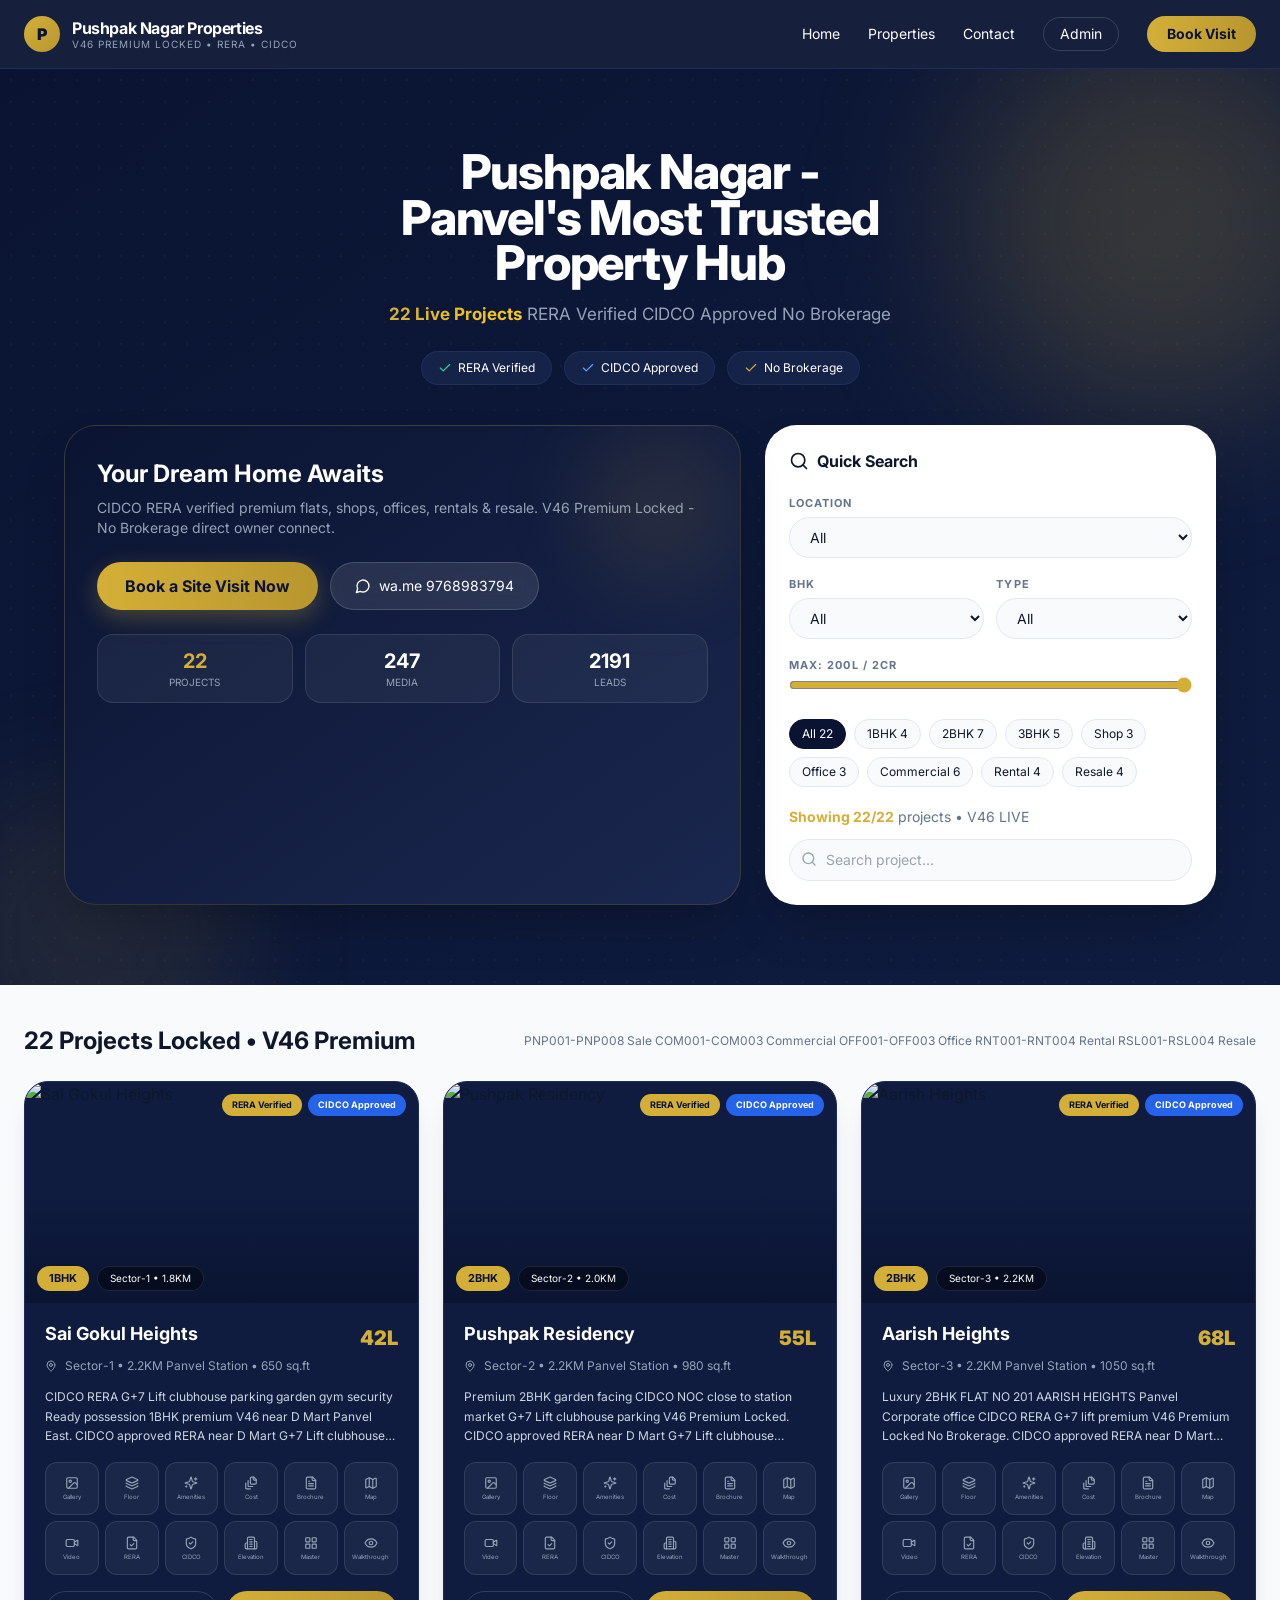
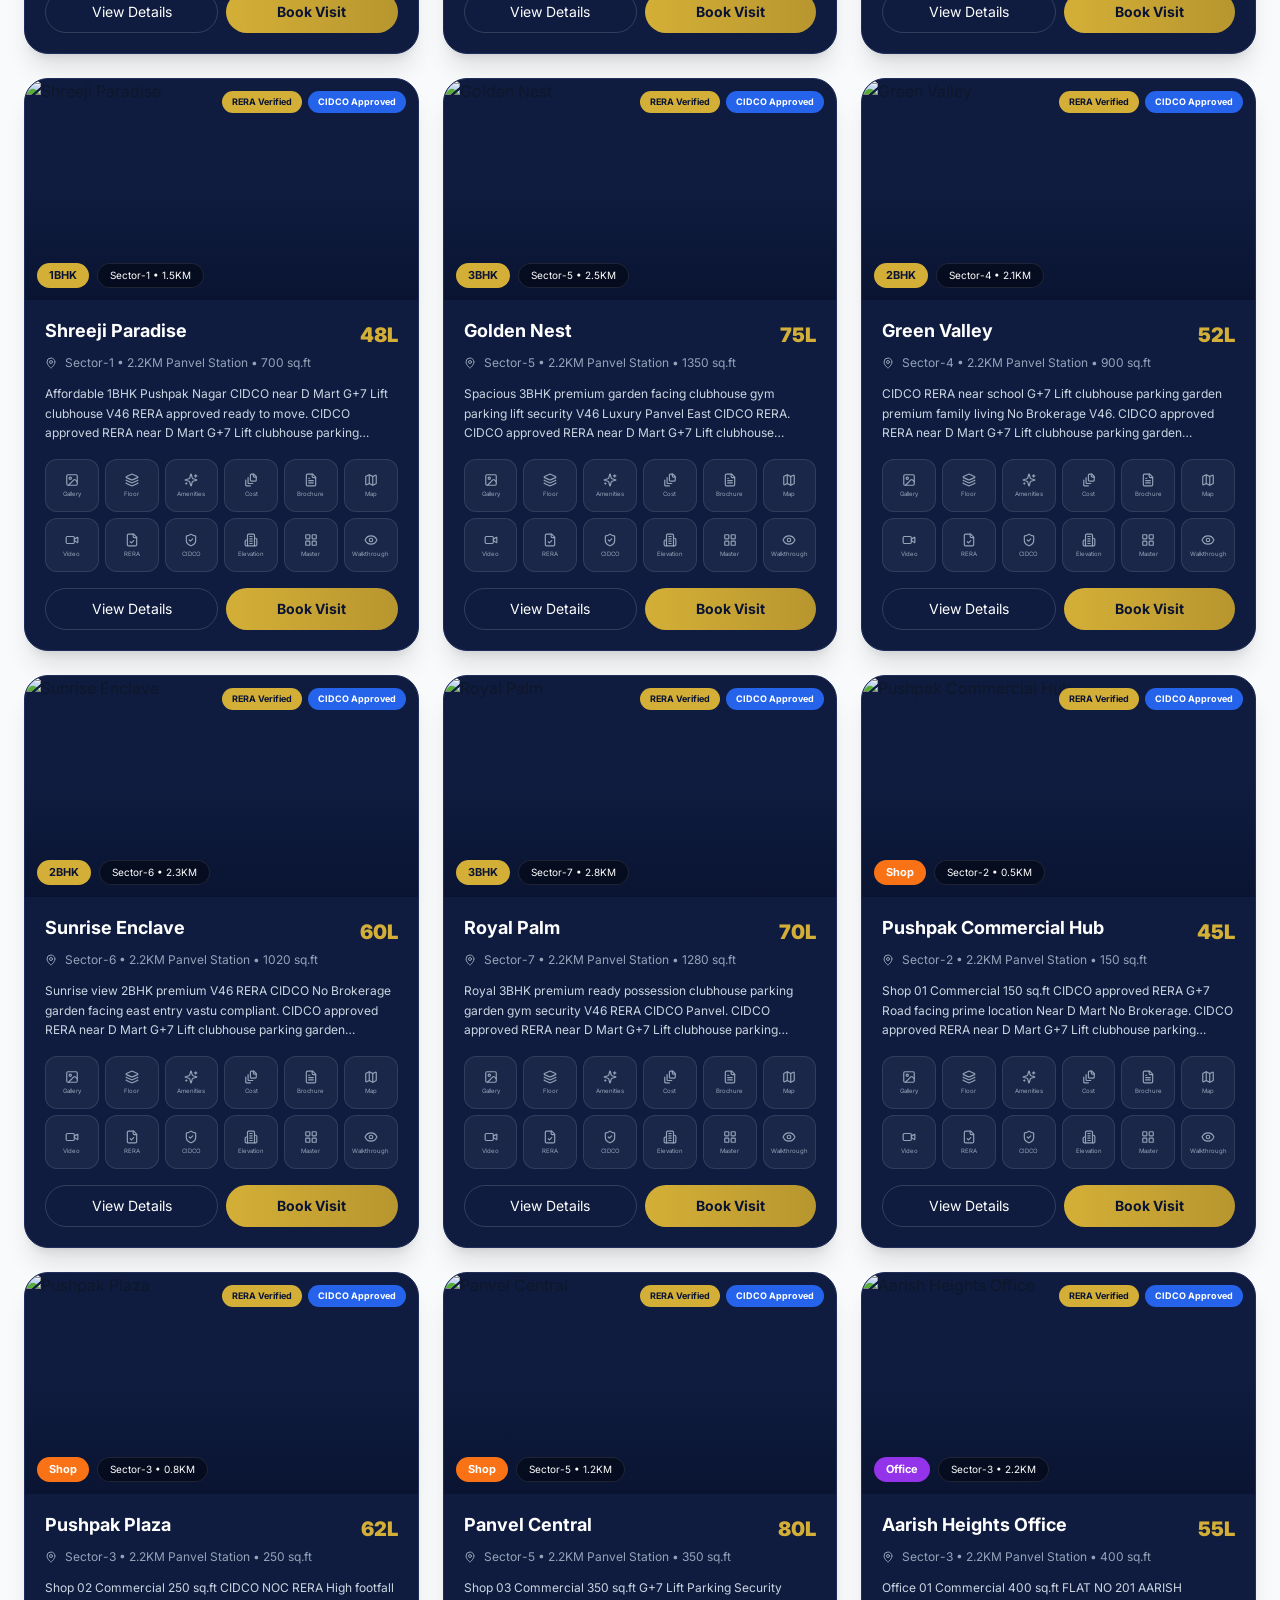
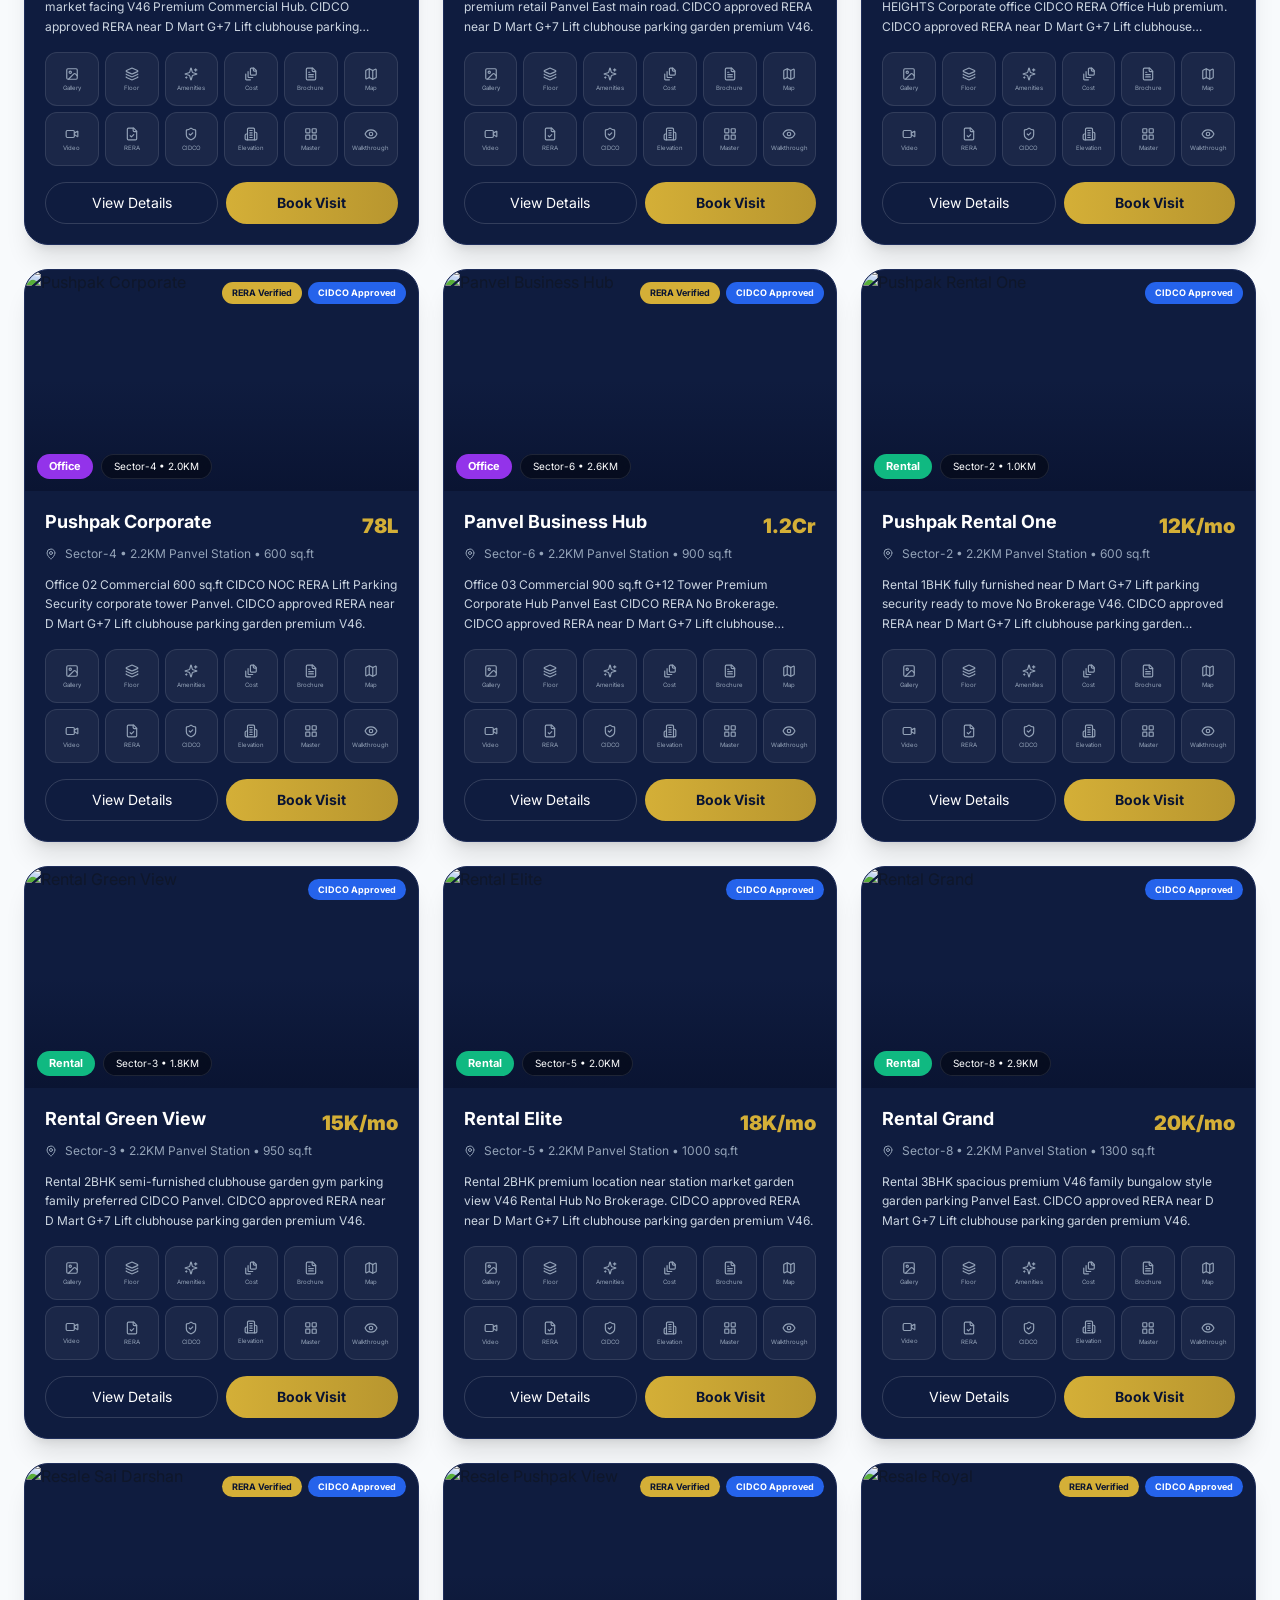
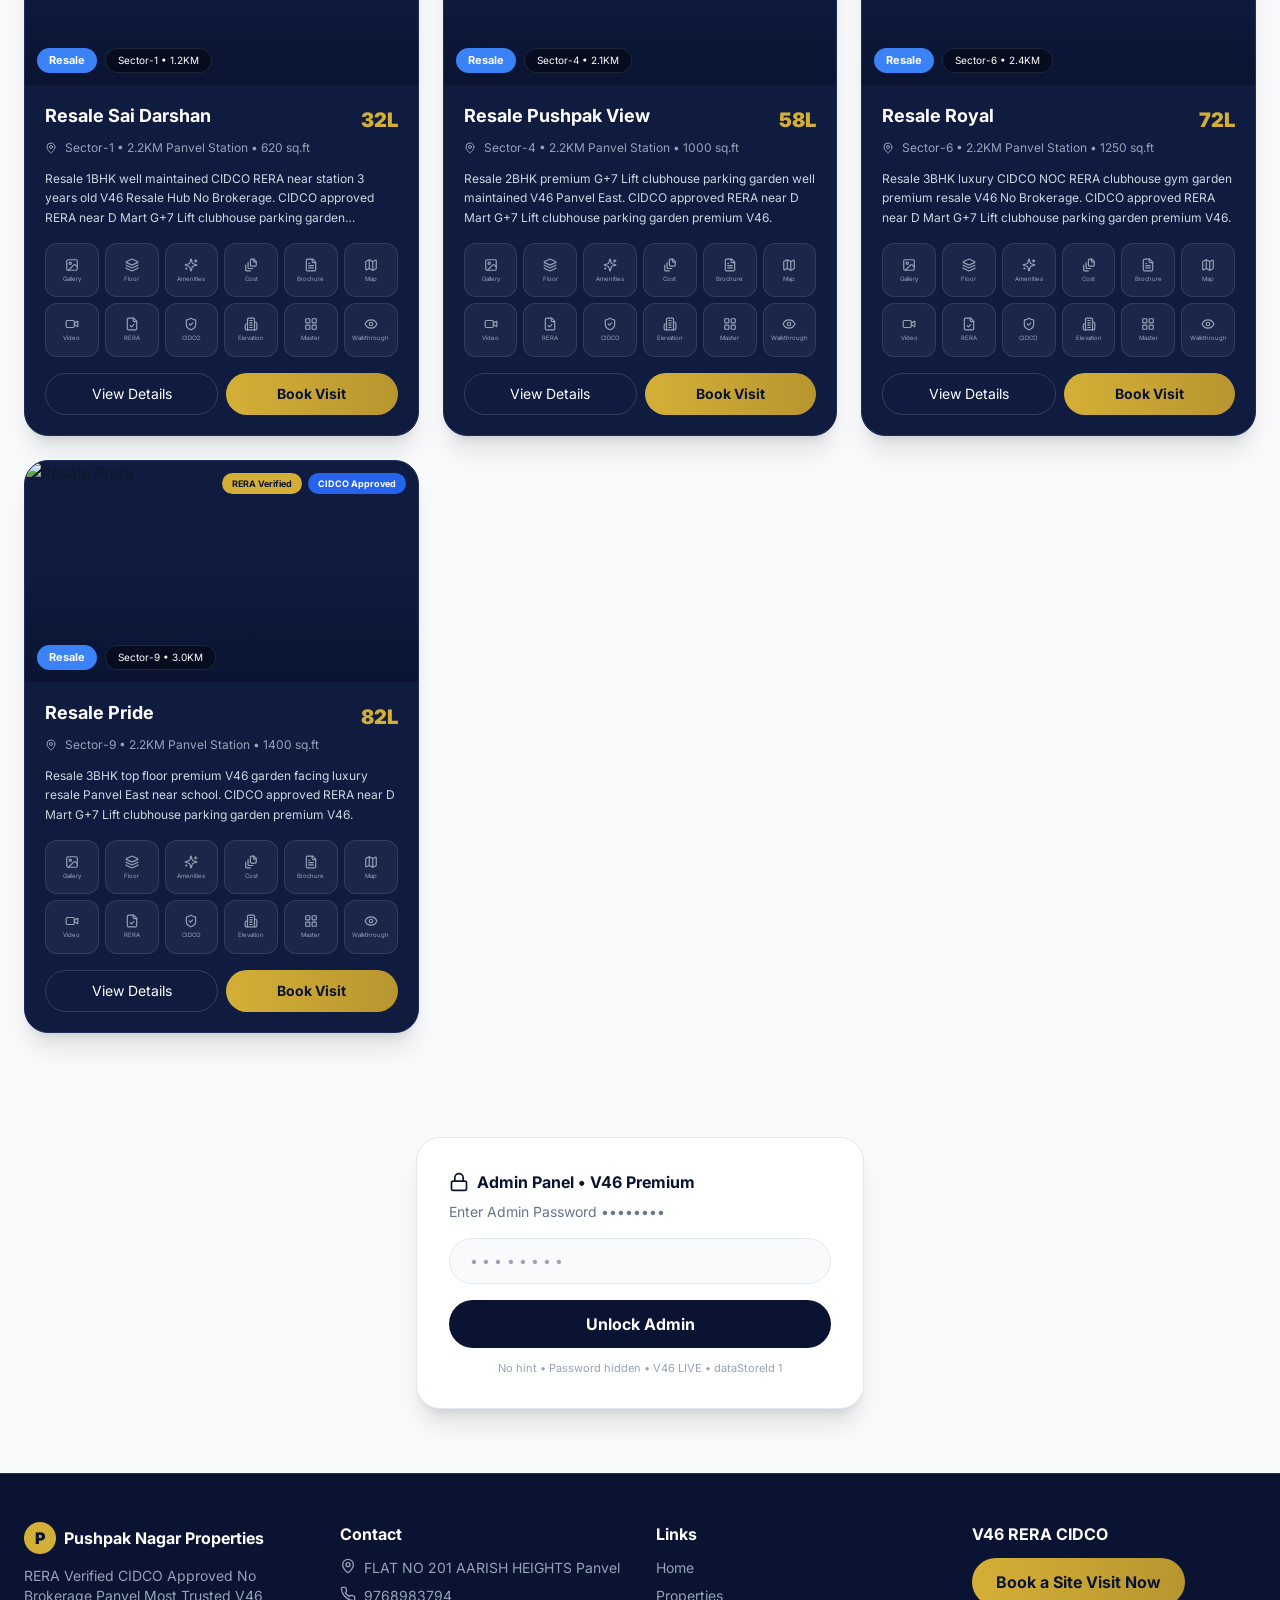
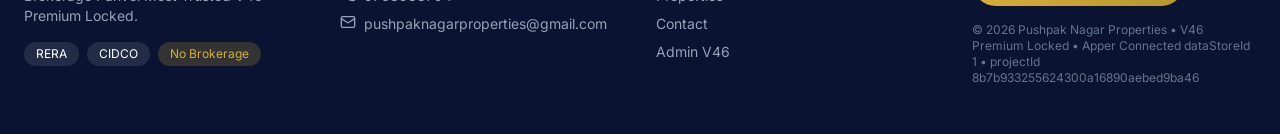
==== commit 2bf28961: "Add files via upload Pushpak Apper Connected Final Fixed 22 Projects" ====
--- a/index.html
+++ b/index.html
@@ -4,30 +4,23 @@
   <meta charset="UTF-8">
   <meta name="viewport" content="width=device-width, initial-scale=1">
   <title>React Artifact</title>
-  <style>*,:after,:before{--tw-border-spacing-x:0;--tw-border-spacing-y:0;--tw-translate-x:0;--tw-translate-y:0;--tw-rotate:0;--tw-skew-x:0;--tw-skew-y:0;--tw-scale-x:1;--tw-scale-y:1;--tw-pan-x: ;--tw-pan-y: ;--tw-pinch-zoom: ;--tw-scroll-snap-strictness:proximity;--tw-gradient-from-position: ;--tw-gradient-via-position: ;--tw-gradient-to-position: ;--tw-ordinal: ;--tw-slashed-zero: ;--tw-numeric-figure: ;--tw-numeric-spacing: ;--tw-numeric-fraction: ;--tw-ring-inset: ;--tw-ring-offset-width:0px;--tw-ring-offset-color:#fff;--tw-ring-color:rgba(59,130,246,.5);--tw-ring-offset-shadow:0 0 #0000;--tw-ring-shadow:0 0 #0000;--tw-shadow:0 0 #0000;--tw-shadow-colored:0 0 #0000;--tw-blur: ;--tw-brightness: ;--tw-contrast: ;--tw-grayscale: ;--tw-hue-rotate: ;--tw-invert: ;--tw-saturate: ;--tw-sepia: ;--tw-drop-shadow: ;--tw-backdrop-blur: ;--tw-backdrop-brightness: ;--tw-backdrop-contrast: ;--tw-backdrop-grayscale: ;--tw-backdrop-hue-rotate: ;--tw-backdrop-invert: ;--tw-backdrop-opacity: ;--tw-backdrop-saturate: ;--tw-backdrop-sepia: ;--tw-contain-size: ;--tw-contain-layout: ;--tw-contain-paint: ;--tw-contain-style: }::backdrop{--tw-border-spacing-x:0;--tw-border-spacing-y:0;--tw-translate-x:0;--tw-translate-y:0;--tw-rotate:0;--tw-skew-x:0;--tw-skew-y:0;--tw-scale-x:1;--tw-scale-y:1;--tw-pan-x: ;--tw-pan-y: ;--tw-pinch-zoom: ;--tw-scroll-snap-strictness:proximity;--tw-gradient-from-position: ;--tw-gradient-via-position: ;--tw-gradient-to-position: ;--tw-ordinal: ;--tw-slashed-zero: ;--tw-numeric-figure: ;--tw-numeric-spacing: ;--tw-numeric-fraction: ;--tw-ring-inset: ;--tw-ring-offset-width:0px;--tw-ring-offset-color:#fff;--tw-ring-color:rgba(59,130,246,.5);--tw-ring-offset-shadow:0 0 #0000;--tw-ring-shadow:0 0 #0000;--tw-shadow:0 0 #0000;--tw-shadow-colored:0 0 #0000;--tw-blur: ;--tw-brightness: ;--tw-contrast: ;--tw-grayscale: ;--tw-hue-rotate: ;--tw-invert: ;--tw-saturate: ;--tw-sepia: ;--tw-drop-shadow: ;--tw-backdrop-blur: ;--tw-backdrop-brightness: ;--tw-backdrop-contrast: ;--tw-backdrop-grayscale: ;--tw-backdrop-hue-rotate: ;--tw-backdrop-invert: ;--tw-backdrop-opacity: ;--tw-backdrop-saturate: ;--tw-backdrop-sepia: ;--tw-contain-size: ;--tw-contain-layout: ;--tw-contain-paint: ;--tw-contain-style: }/*! tailwindcss v3.4.18 | MIT License | https://tailwindcss.com*/*,:after,:before{box-sizing:border-box;border:0 solid #e5e7eb}:after,:before{--tw-content:""}:host,html{line-height:1.5;-webkit-text-size-adjust:100%;-moz-tab-size:4;-o-tab-size:4;tab-size:4;font-family:ui-sans-serif,system-ui,sans-serif,Apple Color Emoji,Segoe UI Emoji,Segoe UI Symbol,Noto Color Emoji;font-feature-settings:normal;font-variation-settings:normal;-webkit-tap-highlight-color:transparent}body{line-height:inherit}hr{height:0;color:inherit;border-top-width:1px}abbr:where([title]){-webkit-text-decoration:underline dotted;text-decoration:underline dotted}h1,h2,h3,h4,h5,h6{font-size:inherit;font-weight:inherit}a{color:inherit;text-decoration:inherit}b,strong{font-weight:bolder}code,kbd,pre,samp{font-family:ui-monospace,SFMono-Regular,Menlo,Monaco,Consolas,Liberation Mono,Courier New,monospace;font-feature-settings:normal;font-variation-settings:normal;font-size:1em}small{font-size:80%}sub,sup{font-size:75%;line-height:0;position:relative;vertical-align:baseline}sub{bottom:-.25em}sup{top:-.5em}table{text-indent:0;border-color:inherit;border-collapse:collapse}button,input,optgroup,select,textarea{font-family:inherit;font-feature-settings:inherit;font-variation-settings:inherit;font-size:100%;font-weight:inherit;line-height:inherit;letter-spacing:inherit;color:inherit;margin:0;padding:0}button,select{text-transform:none}button,input:where([type=button]),input:where([type=reset]),input:where([type=submit]){-webkit-appearance:button;background-color:transparent;background-image:none}:-moz-focusring{outline:auto}:-moz-ui-invalid{box-shadow:none}progress{vertical-align:baseline}::-webkit-inner-spin-button,::-webkit-outer-spin-button{height:auto}[type=search]{-webkit-appearance:textfield;outline-offset:-2px}::-webkit-search-decoration{-webkit-appearance:none}::-webkit-file-upload-button{-webkit-appearance:button;font:inherit}summary{display:list-item}blockquote,dd,dl,figure,h1,h2,h3,h4,h5,h6,hr,p,pre{margin:0}fieldset{margin:0}fieldset,legend{padding:0}menu,ol,ul{list-style:none;margin:0;padding:0}dialog{padding:0}textarea{resize:vertical}input::-moz-placeholder,textarea::-moz-placeholder{opacity:1;color:#9ca3af}input::placeholder,textarea::placeholder{opacity:1;color:#9ca3af}[role=button],button{cursor:pointer}:disabled{cursor:default}audio,canvas,embed,iframe,img,object,svg,video{display:block;vertical-align:middle}img,video{max-width:100%;height:auto}[hidden]:where(:not([hidden=until-found])){display:none}.fixed{position:fixed}.absolute{position:absolute}.relative{position:relative}.sticky{position:sticky}.inset-0{inset:0}.-bottom-24{bottom:-6rem}.-left-24{left:-6rem}.-right-24{right:-6rem}.-top-24{top:-6rem}.bottom-0{bottom:0}.bottom-2{bottom:.5rem}.bottom-20{bottom:5rem}.bottom-3{bottom:.75rem}.bottom-6{bottom:1.5rem}.bottom-\[56px\]{bottom:56px}.bottom-\[72px\]{bottom:72px}.left-0{left:0}.left-1{left:.25rem}.left-1\/2{left:50%}.left-2{left:.5rem}.left-3{left:.75rem}.right-0{right:0}.right-1{right:.25rem}.right-2{right:.5rem}.right-3{right:.75rem}.right-4{right:1rem}.top-0{top:0}.top-1{top:.25rem}.top-2{top:.5rem}.top-3{top:.75rem}.top-\[80px\]{top:80px}.z-10{z-index:10}.z-20{z-index:20}.z-30{z-index:30}.z-40{z-index:40}.z-50{z-index:50}.z-\[100\]{z-index:100}.z-\[110\]{z-index:110}.z-\[120\]{z-index:120}.z-\[200\]{z-index:200}.mx-auto{margin-left:auto;margin-right:auto}.my-6{margin-top:1.5rem;margin-bottom:1.5rem}.my-8{margin-top:2rem;margin-bottom:2rem}.ml-2{margin-left:.5rem}.mt-1{margin-top:.25rem}.mt-1\.5{margin-top:.375rem}.mt-10{margin-top:2.5rem}.mt-2{margin-top:.5rem}.mt-3{margin-top:.75rem}.mt-4{margin-top:1rem}.mt-5{margin-top:1.25rem}.mt-6{margin-top:1.5rem}.line-clamp-3{overflow:hidden;display:-webkit-box;-webkit-box-orient:vertical;-webkit-line-clamp:3}.block{display:block}.flex{display:flex}.inline-flex{display:inline-flex}.table{display:table}.grid{display:grid}.contents{display:contents}.hidden{display:none}.aspect-\[1200\/630\]{aspect-ratio:1200/630}.h-1\.5{height:.375rem}.h-10{height:2.5rem}.h-11{height:2.75rem}.h-12{height:3rem}.h-2{height:.5rem}.h-20{height:5rem}.h-24{height:6rem}.h-32{height:8rem}.h-4{height:1rem}.h-48{height:12rem}.h-5{height:1.25rem}.h-6{height:1.5rem}.h-64{height:16rem}.h-7{height:1.75rem}.h-8{height:2rem}.h-9{height:2.25rem}.h-\[110px\]{height:110px}.h-\[120px\]{height:120px}.h-\[160px\]{height:160px}.h-\[180px\]{height:180px}.h-\[200px\]{height:200px}.h-\[300px\]{height:300px}.h-\[400px\]{height:400px}.h-\[60vh\]{height:60vh}.h-\[68px\]{height:68px}.h-\[96px\]{height:96px}.h-fit{height:-moz-fit-content;height:fit-content}.h-full{height:100%}.h-screen{height:100vh}.max-h-\[70vh\]{max-height:70vh}.min-h-\[calc\(100vh-68px\)\]{min-height:calc(100vh - 68px)}.min-h-screen{min-height:100vh}.w-1\.5{width:.375rem}.w-10{width:2.5rem}.w-12{width:3rem}.w-2{width:.5rem}.w-24{width:6rem}.w-4{width:1rem}.w-48{width:12rem}.w-5{width:1.25rem}.w-6{width:1.5rem}.w-64{width:16rem}.w-8{width:2rem}.w-9{width:2.25rem}.w-\[270px\]{width:270px}.w-\[300px\]{width:300px}.w-\[340px\]{width:340px}.w-\[400px\]{width:400px}.w-\[72px\]{width:72px}.w-full{width:100%}.min-w-0{min-width:0}.max-w-\[1280px\]{max-width:1280px}.max-w-\[400px\]{max-width:400px}.max-w-\[420px\]{max-width:420px}.max-w-\[480px\]{max-width:480px}.max-w-\[720px\]{max-width:720px}.max-w-\[840px\]{max-width:840px}.max-w-\[900px\]{max-width:900px}.flex-1{flex:1 1 0%}.shrink-0{flex-shrink:0}.-translate-x-1\/2{--tw-translate-x:-50%}.-translate-x-1\/2,.translate-x-5{transform:translate(var(--tw-translate-x),var(--tw-translate-y)) rotate(var(--tw-rotate)) skewX(var(--tw-skew-x)) skewY(var(--tw-skew-y)) scaleX(var(--tw-scale-x)) scaleY(var(--tw-scale-y))}.translate-x-5{--tw-translate-x:1.25rem}@keyframes pulse{50%{opacity:.5}}.animate-pulse{animation:pulse 2s cubic-bezier(.4,0,.6,1) infinite}.cursor-pointer{cursor:pointer}.grid-cols-1{grid-template-columns:repeat(1,minmax(0,1fr))}.grid-cols-2{grid-template-columns:repeat(2,minmax(0,1fr))}.grid-cols-3{grid-template-columns:repeat(3,minmax(0,1fr))}.flex-col{flex-direction:column}.flex-wrap{flex-wrap:wrap}.place-items-center{place-items:center}.items-start{align-items:flex-start}.items-end{align-items:flex-end}.items-center{align-items:center}.justify-center{justify-content:center}.justify-between{justify-content:space-between}.gap-1{gap:.25rem}.gap-1\.5{gap:.375rem}.gap-2{gap:.5rem}.gap-3{gap:.75rem}.gap-4{gap:1rem}.gap-5{gap:1.25rem}.gap-6{gap:1.5rem}.gap-8{gap:2rem}.space-y-1>:not([hidden])~:not([hidden]){--tw-space-y-reverse:0;margin-top:calc(.25rem*(1 - var(--tw-space-y-reverse)));margin-bottom:calc(.25rem*var(--tw-space-y-reverse))}.space-y-1\.5>:not([hidden])~:not([hidden]){--tw-space-y-reverse:0;margin-top:calc(.375rem*(1 - var(--tw-space-y-reverse)));margin-bottom:calc(.375rem*var(--tw-space-y-reverse))}.space-y-2>:not([hidden])~:not([hidden]){--tw-space-y-reverse:0;margin-top:calc(.5rem*(1 - var(--tw-space-y-reverse)));margin-bottom:calc(.5rem*var(--tw-space-y-reverse))}.space-y-3>:not([hidden])~:not([hidden]){--tw-space-y-reverse:0;margin-top:calc(.75rem*(1 - var(--tw-space-y-reverse)));margin-bottom:calc(.75rem*var(--tw-space-y-reverse))}.overflow-auto{overflow:auto}.overflow-hidden{overflow:hidden}.overflow-x-auto{overflow-x:auto}.overflow-y-auto{overflow-y:auto}.overflow-x-hidden{overflow-x:hidden}.truncate{overflow:hidden;text-overflow:ellipsis}.truncate,.whitespace-nowrap{white-space:nowrap}.whitespace-pre-wrap{white-space:pre-wrap}.rounded-\[12px\]{border-radius:12px}.rounded-\[14px\]{border-radius:14px}.rounded-\[16px\]{border-radius:16px}.rounded-\[20px\]{border-radius:20px}.rounded-\[24px\]{border-radius:24px}.rounded-full{border-radius:9999px}.rounded-lg{border-radius:.5rem}.rounded-xl{border-radius:.75rem}.border{border-width:1px}.border-2{border-width:2px}.border-b{border-bottom-width:1px}.border-t{border-top-width:1px}.border-t-2{border-top-width:2px}.border-\[\#0A1432\]{--tw-border-opacity:1;border-color:rgb(10 20 50/var(--tw-border-opacity,1))}.border-\[\#1E2D5A\]{--tw-border-opacity:1;border-color:rgb(30 45 90/var(--tw-border-opacity,1))}.border-\[\#2A3A6A\]\/50{border-color:rgba(42,58,106,.5)}.border-\[\#CBD5E1\]{--tw-border-opacity:1;border-color:rgb(203 213 225/var(--tw-border-opacity,1))}.border-\[\#D4AF37\]{--tw-border-opacity:1;border-color:rgb(212 175 55/var(--tw-border-opacity,1))}.border-\[\#D4AF37\]\/20{border-color:rgba(212,175,55,.2)}.border-\[\#D4AF37\]\/30{border-color:rgba(212,175,55,.3)}.border-\[\#E2E8F0\]{--tw-border-opacity:1;border-color:rgb(226 232 240/var(--tw-border-opacity,1))}.border-amber-300{--tw-border-opacity:1;border-color:rgb(252 211 77/var(--tw-border-opacity,1))}.border-red-200{--tw-border-opacity:1;border-color:rgb(254 202 202/var(--tw-border-opacity,1))}.border-red-500\/30{border-color:rgba(239,68,68,.3)}.border-transparent{border-color:transparent}.border-white\/10{border-color:hsla(0,0%,100%,.1)}.border-white\/20{border-color:hsla(0,0%,100%,.2)}.bg-\[\#0A1432\]{--tw-bg-opacity:1;background-color:rgb(10 20 50/var(--tw-bg-opacity,1))}.bg-\[\#0F1C3F\]{--tw-bg-opacity:1;background-color:rgb(15 28 63/var(--tw-bg-opacity,1))}.bg-\[\#111E3A\]{--tw-bg-opacity:1;background-color:rgb(17 30 58/var(--tw-bg-opacity,1))}.bg-\[\#1A274E\]{--tw-bg-opacity:1;background-color:rgb(26 39 78/var(--tw-bg-opacity,1))}.bg-\[\#25D366\]{--tw-bg-opacity:1;background-color:rgb(37 211 102/var(--tw-bg-opacity,1))}.bg-\[\#D4AF37\]{--tw-bg-opacity:1;background-color:rgb(212 175 55/var(--tw-bg-opacity,1))}.bg-\[\#D4AF37\]\/10{background-color:rgba(212,175,55,.1)}.bg-\[\#D4AF37\]\/20{background-color:rgba(212,175,55,.2)}.bg-\[\#E7F8EC\]{--tw-bg-opacity:1;background-color:rgb(231 248 236/var(--tw-bg-opacity,1))}.bg-\[\#F1F5F9\]{--tw-bg-opacity:1;background-color:rgb(241 245 249/var(--tw-bg-opacity,1))}.bg-\[\#F8FAFC\]{--tw-bg-opacity:1;background-color:rgb(248 250 252/var(--tw-bg-opacity,1))}.bg-amber-100{--tw-bg-opacity:1;background-color:rgb(254 243 199/var(--tw-bg-opacity,1))}.bg-amber-50{--tw-bg-opacity:1;background-color:rgb(255 251 235/var(--tw-bg-opacity,1))}.bg-amber-50\/50{background-color:rgba(255,251,235,.5)}.bg-black\/40{background-color:rgba(0,0,0,.4)}.bg-black\/60{background-color:rgba(0,0,0,.6)}.bg-black\/70{background-color:rgba(0,0,0,.7)}.bg-blue-100{--tw-bg-opacity:1;background-color:rgb(219 234 254/var(--tw-bg-opacity,1))}.bg-blue-500{--tw-bg-opacity:1;background-color:rgb(59 130 246/var(--tw-bg-opacity,1))}.bg-blue-600{--tw-bg-opacity:1;background-color:rgb(37 99 235/var(--tw-bg-opacity,1))}.bg-emerald-500{--tw-bg-opacity:1;background-color:rgb(16 185 129/var(--tw-bg-opacity,1))}.bg-green-100{--tw-bg-opacity:1;background-color:rgb(220 252 231/var(--tw-bg-opacity,1))}.bg-green-400{--tw-bg-opacity:1;background-color:rgb(74 222 128/var(--tw-bg-opacity,1))}.bg-green-500{--tw-bg-opacity:1;background-color:rgb(34 197 94/var(--tw-bg-opacity,1))}.bg-green-600{--tw-bg-opacity:1;background-color:rgb(22 163 74/var(--tw-bg-opacity,1))}.bg-green-700{--tw-bg-opacity:1;background-color:rgb(21 128 61/var(--tw-bg-opacity,1))}.bg-orange-100{--tw-bg-opacity:1;background-color:rgb(255 237 213/var(--tw-bg-opacity,1))}.bg-orange-500{--tw-bg-opacity:1;background-color:rgb(249 115 22/var(--tw-bg-opacity,1))}.bg-purple-600{--tw-bg-opacity:1;background-color:rgb(147 51 234/var(--tw-bg-opacity,1))}.bg-red-50{--tw-bg-opacity:1;background-color:rgb(254 242 242/var(--tw-bg-opacity,1))}.bg-red-500\/10{background-color:rgba(239,68,68,.1)}.bg-red-600{--tw-bg-opacity:1;background-color:rgb(220 38 38/var(--tw-bg-opacity,1))}.bg-slate-100{--tw-bg-opacity:1;background-color:rgb(241 245 249/var(--tw-bg-opacity,1))}.bg-slate-300{--tw-bg-opacity:1;background-color:rgb(203 213 225/var(--tw-bg-opacity,1))}.bg-slate-50{--tw-bg-opacity:1;background-color:rgb(248 250 252/var(--tw-bg-opacity,1))}.bg-slate-900{--tw-bg-opacity:1;background-color:rgb(15 23 42/var(--tw-bg-opacity,1))}.bg-white{--tw-bg-opacity:1;background-color:rgb(255 255 255/var(--tw-bg-opacity,1))}.bg-white\/10{background-color:hsla(0,0%,100%,.1)}.bg-white\/5{background-color:hsla(0,0%,100%,.05)}.bg-white\/90{background-color:hsla(0,0%,100%,.9)}.bg-white\/95{background-color:hsla(0,0%,100%,.95)}.bg-white\/\[0\.06\]{background-color:hsla(0,0%,100%,.06)}.bg-yellow-400{--tw-bg-opacity:1;background-color:rgb(250 204 21/var(--tw-bg-opacity,1))}.bg-gradient-to-br{background-image:linear-gradient(to bottom right,var(--tw-gradient-stops))}.bg-gradient-to-r{background-image:linear-gradient(to right,var(--tw-gradient-stops))}.bg-gradient-to-t{background-image:linear-gradient(to top,var(--tw-gradient-stops))}.from-\[\#0A1432\]{--tw-gradient-from:#0a1432 var(--tw-gradient-from-position);--tw-gradient-to:rgba(10,20,50,0) var(--tw-gradient-to-position);--tw-gradient-stops:var(--tw-gradient-from),var(--tw-gradient-to)}.from-\[\#0F1C3F\]{--tw-gradient-from:#0f1c3f var(--tw-gradient-from-position);--tw-gradient-to:rgba(15,28,63,0) var(--tw-gradient-to-position);--tw-gradient-stops:var(--tw-gradient-from),var(--tw-gradient-to)}.from-\[\#D4AF37\]{--tw-gradient-from:#d4af37 var(--tw-gradient-from-position);--tw-gradient-to:rgba(212,175,55,0) var(--tw-gradient-to-position);--tw-gradient-stops:var(--tw-gradient-from),var(--tw-gradient-to)}.via-\[\#0F1C3F\]{--tw-gradient-to:rgba(15,28,63,0) var(--tw-gradient-to-position);--tw-gradient-stops:var(--tw-gradient-from),#0f1c3f var(--tw-gradient-via-position),var(--tw-gradient-to)}.via-transparent{--tw-gradient-to:transparent var(--tw-gradient-to-position);--tw-gradient-stops:var(--tw-gradient-from),transparent var(--tw-gradient-via-position),var(--tw-gradient-to)}.to-\[\#0A1432\]{--tw-gradient-to:#0a1432 var(--tw-gradient-to-position)}.to-\[\#1A274E\]{--tw-gradient-to:#1a274e var(--tw-gradient-to-position)}.to-\[\#B8962F\]{--tw-gradient-to:#b8962f var(--tw-gradient-to-position)}.to-\[\#FACC15\]{--tw-gradient-to:#facc15 var(--tw-gradient-to-position)}.to-transparent{--tw-gradient-to:transparent var(--tw-gradient-to-position)}.bg-clip-text{-webkit-background-clip:text;background-clip:text}.object-contain{-o-object-fit:contain;object-fit:contain}.object-cover{-o-object-fit:cover;object-fit:cover}.p-1{padding:.25rem}.p-2{padding:.5rem}.p-2\.5{padding:.625rem}.p-3{padding:.75rem}.p-4{padding:1rem}.p-5{padding:1.25rem}.p-6{padding:1.5rem}.p-8{padding:2rem}.px-1\.5{padding-left:.375rem;padding-right:.375rem}.px-2{padding-left:.5rem;padding-right:.5rem}.px-2\.5{padding-left:.625rem;padding-right:.625rem}.px-3{padding-left:.75rem;padding-right:.75rem}.px-4{padding-left:1rem;padding-right:1rem}.px-5{padding-left:1.25rem;padding-right:1.25rem}.px-6{padding-left:1.5rem;padding-right:1.5rem}.px-8{padding-left:2rem;padding-right:2rem}.py-0\.5{padding-top:.125rem;padding-bottom:.125rem}.py-1{padding-top:.25rem;padding-bottom:.25rem}.py-1\.5{padding-top:.375rem;padding-bottom:.375rem}.py-10{padding-top:2.5rem;padding-bottom:2.5rem}.py-12{padding-top:3rem;padding-bottom:3rem}.py-2{padding-top:.5rem;padding-bottom:.5rem}.py-2\.5{padding-top:.625rem;padding-bottom:.625rem}.py-3{padding-top:.75rem;padding-bottom:.75rem}.py-4{padding-top:1rem;padding-bottom:1rem}.py-6{padding-top:1.5rem;padding-bottom:1.5rem}.py-8{padding-top:2rem;padding-bottom:2rem}.pb-\[96px\]{padding-bottom:96px}.pt-1{padding-top:.25rem}.pt-2{padding-top:.5rem}.text-left{text-align:left}.text-center{text-align:center}.text-right{text-align:right}.font-\[Inter\2c system-ui\]{font-family:Inter,system-ui}.text-\[10px\]{font-size:10px}.text-\[11px\]{font-size:11px}.text-\[12px\]{font-size:12px}.text-\[13px\]{font-size:13px}.text-\[14px\]{font-size:14px}.text-\[15px\]{font-size:15px}.text-\[16px\]{font-size:16px}.text-\[18px\]{font-size:18px}.text-\[20px\]{font-size:20px}.text-\[22px\]{font-size:22px}.text-\[24px\]{font-size:24px}.text-\[28px\]{font-size:28px}.text-\[32px\]{font-size:32px}.text-\[7px\]{font-size:7px}.text-\[8px\]{font-size:8px}.text-\[9px\]{font-size:9px}.text-sm{font-size:.875rem;line-height:1.25rem}.text-xs{font-size:.75rem;line-height:1rem}.font-bold{font-weight:700}.font-extrabold{font-weight:800}.font-medium{font-weight:500}.font-semibold{font-weight:600}.capitalize{text-transform:capitalize}.leading-\[1\.05\]{line-height:1.05}.leading-relaxed{line-height:1.625}.leading-tight{line-height:1.25}.tracking-tight{letter-spacing:-.025em}.tracking-wide{letter-spacing:.025em}.tracking-widest{letter-spacing:.1em}.text-\[\#006621\]{--tw-text-opacity:1;color:rgb(0 102 33/var(--tw-text-opacity,1))}.text-\[\#0A1432\]{--tw-text-opacity:1;color:rgb(10 20 50/var(--tw-text-opacity,1))}.text-\[\#0F1C3F\]{--tw-text-opacity:1;color:rgb(15 28 63/var(--tw-text-opacity,1))}.text-\[\#1a0dab\]{--tw-text-opacity:1;color:rgb(26 13 171/var(--tw-text-opacity,1))}.text-\[\#545454\]{--tw-text-opacity:1;color:rgb(84 84 84/var(--tw-text-opacity,1))}.text-\[\#64748B\]{--tw-text-opacity:1;color:rgb(100 116 139/var(--tw-text-opacity,1))}.text-\[\#94A3B8\]{--tw-text-opacity:1;color:rgb(148 163 184/var(--tw-text-opacity,1))}.text-\[\#D4AF37\]{--tw-text-opacity:1;color:rgb(212 175 55/var(--tw-text-opacity,1))}.text-amber-700{--tw-text-opacity:1;color:rgb(180 83 9/var(--tw-text-opacity,1))}.text-blue-700{--tw-text-opacity:1;color:rgb(29 78 216/var(--tw-text-opacity,1))}.text-green-600{--tw-text-opacity:1;color:rgb(22 163 74/var(--tw-text-opacity,1))}.text-green-700{--tw-text-opacity:1;color:rgb(21 128 61/var(--tw-text-opacity,1))}.text-orange-700{--tw-text-opacity:1;color:rgb(194 65 12/var(--tw-text-opacity,1))}.text-red-300{--tw-text-opacity:1;color:rgb(252 165 165/var(--tw-text-opacity,1))}.text-red-400{--tw-text-opacity:1;color:rgb(248 113 113/var(--tw-text-opacity,1))}.text-red-600{--tw-text-opacity:1;color:rgb(220 38 38/var(--tw-text-opacity,1))}.text-red-700{--tw-text-opacity:1;color:rgb(185 28 28/var(--tw-text-opacity,1))}.text-slate-400{--tw-text-opacity:1;color:rgb(148 163 184/var(--tw-text-opacity,1))}.text-slate-500{--tw-text-opacity:1;color:rgb(100 116 139/var(--tw-text-opacity,1))}.text-slate-600{--tw-text-opacity:1;color:rgb(71 85 105/var(--tw-text-opacity,1))}.text-slate-700{--tw-text-opacity:1;color:rgb(51 65 85/var(--tw-text-opacity,1))}.text-transparent{color:transparent}.text-white{--tw-text-opacity:1;color:rgb(255 255 255/var(--tw-text-opacity,1))}.text-white\/30{color:hsla(0,0%,100%,.3)}.text-white\/50{color:hsla(0,0%,100%,.5)}.text-white\/60{color:hsla(0,0%,100%,.6)}.text-white\/70{color:hsla(0,0%,100%,.7)}.text-white\/80{color:hsla(0,0%,100%,.8)}.accent-\[\#D4AF37\]{accent-color:#d4af37}.opacity-0{opacity:0}.opacity-70{opacity:.7}.opacity-\[0\.05\]{opacity:.05}.shadow{--tw-shadow:0 1px 3px 0 rgba(0,0,0,.1),0 1px 2px -1px rgba(0,0,0,.1);--tw-shadow-colored:0 1px 3px 0 var(--tw-shadow-color),0 1px 2px -1px var(--tw-shadow-color)}.shadow,.shadow-2xl{box-shadow:var(--tw-ring-offset-shadow,0 0 #0000),var(--tw-ring-shadow,0 0 #0000),var(--tw-shadow)}.shadow-2xl{--tw-shadow:0 25px 50px -12px rgba(0,0,0,.25);--tw-shadow-colored:0 25px 50px -12px var(--tw-shadow-color)}.shadow-\[0_10px_30px_rgba\(212\2c 175\2c 55\2c 0\.3\)\]{--tw-shadow:0 10px 30px rgba(212,175,55,.3);--tw-shadow-colored:0 10px 30px var(--tw-shadow-color)}.shadow-\[0_10px_30px_rgba\(212\2c 175\2c 55\2c 0\.3\)\],.shadow-lg{box-shadow:var(--tw-ring-offset-shadow,0 0 #0000),var(--tw-ring-shadow,0 0 #0000),var(--tw-shadow)}.shadow-lg{--tw-shadow:0 10px 15px -3px rgba(0,0,0,.1),0 4px 6px -4px rgba(0,0,0,.1);--tw-shadow-colored:0 10px 15px -3px var(--tw-shadow-color),0 4px 6px -4px var(--tw-shadow-color)}.shadow-sm{--tw-shadow:0 1px 2px 0 rgba(0,0,0,.05);--tw-shadow-colored:0 1px 2px 0 var(--tw-shadow-color)}.shadow-sm,.shadow-xl{box-shadow:var(--tw-ring-offset-shadow,0 0 #0000),var(--tw-ring-shadow,0 0 #0000),var(--tw-shadow)}.shadow-xl{--tw-shadow:0 20px 25px -5px rgba(0,0,0,.1),0 8px 10px -6px rgba(0,0,0,.1);--tw-shadow-colored:0 20px 25px -5px var(--tw-shadow-color),0 8px 10px -6px var(--tw-shadow-color)}.outline-none{outline:2px solid transparent;outline-offset:2px}.ring-2{--tw-ring-offset-shadow:var(--tw-ring-inset) 0 0 0 var(--tw-ring-offset-width) var(--tw-ring-offset-color);--tw-ring-shadow:var(--tw-ring-inset) 0 0 0 calc(2px + var(--tw-ring-offset-width)) var(--tw-ring-color);box-shadow:var(--tw-ring-offset-shadow),var(--tw-ring-shadow),var(--tw-shadow,0 0 #0000)}.ring-\[\#D4AF37\]{--tw-ring-opacity:1;--tw-ring-color:rgb(212 175 55/var(--tw-ring-opacity,1))}.blur-3xl{--tw-blur:blur(64px)}.blur-3xl,.blur-\[60px\]{filter:var(--tw-blur) var(--tw-brightness) var(--tw-contrast) var(--tw-grayscale) var(--tw-hue-rotate) var(--tw-invert) var(--tw-saturate) var(--tw-sepia) var(--tw-drop-shadow)}.blur-\[60px\]{--tw-blur:blur(60px)}.filter{filter:var(--tw-blur) var(--tw-brightness) var(--tw-contrast) var(--tw-grayscale) var(--tw-hue-rotate) var(--tw-invert) var(--tw-saturate) var(--tw-sepia) var(--tw-drop-shadow)}.backdrop-blur{--tw-backdrop-blur:blur(8px)}.backdrop-blur,.backdrop-blur-sm{backdrop-filter:var(--tw-backdrop-blur) var(--tw-backdrop-brightness) var(--tw-backdrop-contrast) var(--tw-backdrop-grayscale) var(--tw-backdrop-hue-rotate) var(--tw-backdrop-invert) var(--tw-backdrop-opacity) var(--tw-backdrop-saturate) var(--tw-backdrop-sepia)}.backdrop-blur-sm{--tw-backdrop-blur:blur(4px)}.backdrop-blur-xl{--tw-backdrop-blur:blur(24px);backdrop-filter:var(--tw-backdrop-blur) var(--tw-backdrop-brightness) var(--tw-backdrop-contrast) var(--tw-backdrop-grayscale) var(--tw-backdrop-hue-rotate) var(--tw-backdrop-invert) var(--tw-backdrop-opacity) var(--tw-backdrop-saturate) var(--tw-backdrop-sepia)}.transition{transition-property:color,background-color,border-color,text-decoration-color,fill,stroke,opacity,box-shadow,transform,filter,backdrop-filter;transition-timing-function:cubic-bezier(.4,0,.2,1);transition-duration:.15s}.transition-all{transition-property:all;transition-timing-function:cubic-bezier(.4,0,.2,1);transition-duration:.15s}.transition-transform{transition-property:transform;transition-timing-function:cubic-bezier(.4,0,.2,1);transition-duration:.15s}.duration-500{transition-duration:.5s}#root,body,html{min-height:100%}body{margin:0;font-family:Inter,ui-sans-serif,system-ui,-apple-system,BlinkMacSystemFont,Segoe UI,sans-serif}[role=button]:not([aria-disabled=true]),button:not(:disabled),label[for],select:not(:disabled),summary{cursor:pointer}.hover\:scale-\[1\.05\]:hover{--tw-scale-x:1.05;--tw-scale-y:1.05;transform:translate(var(--tw-translate-x),var(--tw-translate-y)) rotate(var(--tw-rotate)) skewX(var(--tw-skew-x)) skewY(var(--tw-skew-y)) scaleX(var(--tw-scale-x)) scaleY(var(--tw-scale-y))}.hover\:border-\[\#D4AF37\]\/30:hover{border-color:rgba(212,175,55,.3)}.hover\:bg-\[\#0A1432\]:hover{--tw-bg-opacity:1;background-color:rgb(10 20 50/var(--tw-bg-opacity,1))}.hover\:bg-\[\#D4AF37\]:hover{--tw-bg-opacity:1;background-color:rgb(212 175 55/var(--tw-bg-opacity,1))}.hover\:bg-slate-100:hover{--tw-bg-opacity:1;background-color:rgb(241 245 249/var(--tw-bg-opacity,1))}.hover\:bg-white\/10:hover{background-color:hsla(0,0%,100%,.1)}.hover\:text-\[\#0A1432\]:hover{--tw-text-opacity:1;color:rgb(10 20 50/var(--tw-text-opacity,1))}.hover\:text-\[\#D4AF37\]:hover{--tw-text-opacity:1;color:rgb(212 175 55/var(--tw-text-opacity,1))}.hover\:text-white:hover{--tw-text-opacity:1;color:rgb(255 255 255/var(--tw-text-opacity,1))}.hover\:shadow:hover{--tw-shadow:0 1px 3px 0 rgba(0,0,0,.1),0 1px 2px -1px rgba(0,0,0,.1);--tw-shadow-colored:0 1px 3px 0 var(--tw-shadow-color),0 1px 2px -1px var(--tw-shadow-color)}.hover\:shadow-\[0_20px_40px_rgba\(212\2c 175\2c 55\2c 0\.1\)\]:hover,.hover\:shadow:hover{box-shadow:var(--tw-ring-offset-shadow,0 0 #0000),var(--tw-ring-shadow,0 0 #0000),var(--tw-shadow)}.hover\:shadow-\[0_20px_40px_rgba\(212\2c 175\2c 55\2c 0\.1\)\]:hover{--tw-shadow:0 20px 40px rgba(212,175,55,.1);--tw-shadow-colored:0 20px 40px var(--tw-shadow-color)}.hover\:shadow-md:hover{--tw-shadow:0 4px 6px -1px rgba(0,0,0,.1),0 2px 4px -2px rgba(0,0,0,.1);--tw-shadow-colored:0 4px 6px -1px var(--tw-shadow-color),0 2px 4px -2px var(--tw-shadow-color);box-shadow:var(--tw-ring-offset-shadow,0 0 #0000),var(--tw-ring-shadow,0 0 #0000),var(--tw-shadow)}.hover\:brightness-110:hover{--tw-brightness:brightness(1.1);filter:var(--tw-blur) var(--tw-brightness) var(--tw-contrast) var(--tw-grayscale) var(--tw-hue-rotate) var(--tw-invert) var(--tw-saturate) var(--tw-sepia) var(--tw-drop-shadow)}.focus\:border-\[\#D4AF37\]:focus{--tw-border-opacity:1;border-color:rgb(212 175 55/var(--tw-border-opacity,1))}.focus\:ring-2:focus{--tw-ring-offset-shadow:var(--tw-ring-inset) 0 0 0 var(--tw-ring-offset-width) var(--tw-ring-offset-color);--tw-ring-shadow:var(--tw-ring-inset) 0 0 0 calc(2px + var(--tw-ring-offset-width)) var(--tw-ring-color);box-shadow:var(--tw-ring-offset-shadow),var(--tw-ring-shadow),var(--tw-shadow,0 0 #0000)}.focus\:ring-\[\#D4AF37\]\/50:focus{--tw-ring-color:rgba(212,175,55,.5)}.group:hover .group-hover\:scale-105{--tw-scale-x:1.05;--tw-scale-y:1.05;transform:translate(var(--tw-translate-x),var(--tw-translate-y)) rotate(var(--tw-rotate)) skewX(var(--tw-skew-x)) skewY(var(--tw-skew-y)) scaleX(var(--tw-scale-x)) scaleY(var(--tw-scale-y))}.group:hover .group-hover\:opacity-100{opacity:1}@media (min-width:768px){.md\:bottom-6{bottom:1.5rem}.md\:col-span-2{grid-column:span 2/span 2}.md\:block{display:block}.md\:inline{display:inline}.md\:flex{display:flex}.md\:hidden{display:none}.md\:w-\[520px\]{width:520px}.md\:grid-cols-2{grid-template-columns:repeat(2,minmax(0,1fr))}.md\:grid-cols-3{grid-template-columns:repeat(3,minmax(0,1fr))}.md\:grid-cols-4{grid-template-columns:repeat(4,minmax(0,1fr))}.md\:grid-cols-\[1\.1fr_0\.9fr\]{grid-template-columns:1.1fr .9fr}.md\:grid-cols-\[280px_1fr\]{grid-template-columns:280px 1fr}.md\:grid-cols-\[360px_1fr\]{grid-template-columns:360px 1fr}.md\:rounded-\[32px\]{border-radius:32px}.md\:p-6{padding:1.5rem}.md\:px-6{padding-left:1.5rem;padding-right:1.5rem}.md\:py-14{padding-top:3.5rem;padding-bottom:3.5rem}.md\:pl-\[270px\]{padding-left:270px}.md\:text-\[14px\]{font-size:14px}.md\:text-\[16px\]{font-size:16px}.md\:text-\[22px\]{font-size:22px}.md\:text-\[48px\]{font-size:48px}}@media (min-width:1024px){.lg\:grid-cols-3{grid-template-columns:repeat(3,minmax(0,1fr))}.lg\:grid-cols-6{grid-template-columns:repeat(6,minmax(0,1fr))}.lg\:grid-cols-\[1\.1fr_0\.9fr\]{grid-template-columns:1.1fr .9fr}.lg\:grid-cols-\[1\.2fr_0\.8fr\]{grid-template-columns:1.2fr .8fr}}</style>
+  <style>*,:after,:before{--tw-border-spacing-x:0;--tw-border-spacing-y:0;--tw-translate-x:0;--tw-translate-y:0;--tw-rotate:0;--tw-skew-x:0;--tw-skew-y:0;--tw-scale-x:1;--tw-scale-y:1;--tw-pan-x: ;--tw-pan-y: ;--tw-pinch-zoom: ;--tw-scroll-snap-strictness:proximity;--tw-gradient-from-position: ;--tw-gradient-via-position: ;--tw-gradient-to-position: ;--tw-ordinal: ;--tw-slashed-zero: ;--tw-numeric-figure: ;--tw-numeric-spacing: ;--tw-numeric-fraction: ;--tw-ring-inset: ;--tw-ring-offset-width:0px;--tw-ring-offset-color:#fff;--tw-ring-color:rgba(59,130,246,.5);--tw-ring-offset-shadow:0 0 #0000;--tw-ring-shadow:0 0 #0000;--tw-shadow:0 0 #0000;--tw-shadow-colored:0 0 #0000;--tw-blur: ;--tw-brightness: ;--tw-contrast: ;--tw-grayscale: ;--tw-hue-rotate: ;--tw-invert: ;--tw-saturate: ;--tw-sepia: ;--tw-drop-shadow: ;--tw-backdrop-blur: ;--tw-backdrop-brightness: ;--tw-backdrop-contrast: ;--tw-backdrop-grayscale: ;--tw-backdrop-hue-rotate: ;--tw-backdrop-invert: ;--tw-backdrop-opacity: ;--tw-backdrop-saturate: ;--tw-backdrop-sepia: ;--tw-contain-size: ;--tw-contain-layout: ;--tw-contain-paint: ;--tw-contain-style: }::backdrop{--tw-border-spacing-x:0;--tw-border-spacing-y:0;--tw-translate-x:0;--tw-translate-y:0;--tw-rotate:0;--tw-skew-x:0;--tw-skew-y:0;--tw-scale-x:1;--tw-scale-y:1;--tw-pan-x: ;--tw-pan-y: ;--tw-pinch-zoom: ;--tw-scroll-snap-strictness:proximity;--tw-gradient-from-position: ;--tw-gradient-via-position: ;--tw-gradient-to-position: ;--tw-ordinal: ;--tw-slashed-zero: ;--tw-numeric-figure: ;--tw-numeric-spacing: ;--tw-numeric-fraction: ;--tw-ring-inset: ;--tw-ring-offset-width:0px;--tw-ring-offset-color:#fff;--tw-ring-color:rgba(59,130,246,.5);--tw-ring-offset-shadow:0 0 #0000;--tw-ring-shadow:0 0 #0000;--tw-shadow:0 0 #0000;--tw-shadow-colored:0 0 #0000;--tw-blur: ;--tw-brightness: ;--tw-contrast: ;--tw-grayscale: ;--tw-hue-rotate: ;--tw-invert: ;--tw-saturate: ;--tw-sepia: ;--tw-drop-shadow: ;--tw-backdrop-blur: ;--tw-backdrop-brightness: ;--tw-backdrop-contrast: ;--tw-backdrop-grayscale: ;--tw-backdrop-hue-rotate: ;--tw-backdrop-invert: ;--tw-backdrop-opacity: ;--tw-backdrop-saturate: ;--tw-backdrop-sepia: ;--tw-contain-size: ;--tw-contain-layout: ;--tw-contain-paint: ;--tw-contain-style: }/*! tailwindcss v3.4.18 | MIT License | https://tailwindcss.com*/*,:after,:before{box-sizing:border-box;border:0 solid #e5e7eb}:after,:before{--tw-content:""}:host,html{line-height:1.5;-webkit-text-size-adjust:100%;-moz-tab-size:4;-o-tab-size:4;tab-size:4;font-family:ui-sans-serif,system-ui,sans-serif,Apple Color Emoji,Segoe UI Emoji,Segoe UI Symbol,Noto Color Emoji;font-feature-settings:normal;font-variation-settings:normal;-webkit-tap-highlight-color:transparent}body{line-height:inherit}hr{height:0;color:inherit;border-top-width:1px}abbr:where([title]){-webkit-text-decoration:underline dotted;text-decoration:underline dotted}h1,h2,h3,h4,h5,h6{font-size:inherit;font-weight:inherit}a{color:inherit;text-decoration:inherit}b,strong{font-weight:bolder}code,kbd,pre,samp{font-family:ui-monospace,SFMono-Regular,Menlo,Monaco,Consolas,Liberation Mono,Courier New,monospace;font-feature-settings:normal;font-variation-settings:normal;font-size:1em}small{font-size:80%}sub,sup{font-size:75%;line-height:0;position:relative;vertical-align:baseline}sub{bottom:-.25em}sup{top:-.5em}table{text-indent:0;border-color:inherit;border-collapse:collapse}button,input,optgroup,select,textarea{font-family:inherit;font-feature-settings:inherit;font-variation-settings:inherit;font-size:100%;font-weight:inherit;line-height:inherit;letter-spacing:inherit;color:inherit;margin:0;padding:0}button,select{text-transform:none}button,input:where([type=button]),input:where([type=reset]),input:where([type=submit]){-webkit-appearance:button;background-color:transparent;background-image:none}:-moz-focusring{outline:auto}:-moz-ui-invalid{box-shadow:none}progress{vertical-align:baseline}::-webkit-inner-spin-button,::-webkit-outer-spin-button{height:auto}[type=search]{-webkit-appearance:textfield;outline-offset:-2px}::-webkit-search-decoration{-webkit-appearance:none}::-webkit-file-upload-button{-webkit-appearance:button;font:inherit}summary{display:list-item}blockquote,dd,dl,figure,h1,h2,h3,h4,h5,h6,hr,p,pre{margin:0}fieldset{margin:0}fieldset,legend{padding:0}menu,ol,ul{list-style:none;margin:0;padding:0}dialog{padding:0}textarea{resize:vertical}input::-moz-placeholder,textarea::-moz-placeholder{opacity:1;color:#9ca3af}input::placeholder,textarea::placeholder{opacity:1;color:#9ca3af}[role=button],button{cursor:pointer}:disabled{cursor:default}audio,canvas,embed,iframe,img,object,svg,video{display:block;vertical-align:middle}img,video{max-width:100%;height:auto}[hidden]:where(:not([hidden=until-found])){display:none}.pointer-events-none{pointer-events:none}.fixed{position:fixed}.absolute{position:absolute}.relative{position:relative}.sticky{position:sticky}.inset-0{inset:0}.bottom-3{bottom:.75rem}.bottom-6{bottom:1.5rem}.bottom-\[-100px\]{bottom:-100px}.left-1\/2{left:50%}.left-3{left:.75rem}.left-\[-60px\]{left:-60px}.right-0{right:0}.right-3{right:.75rem}.right-4{right:1rem}.right-\[-80px\]{right:-80px}.top-0{top:0}.top-3{top:.75rem}.top-4{top:1rem}.top-\[-50px\]{top:-50px}.z-40{z-index:40}.z-50{z-index:50}.z-\[60\]{z-index:60}.mx-auto{margin-left:auto;margin-right:auto}.mb-2{margin-bottom:.5rem}.mb-3{margin-bottom:.75rem}.mb-4{margin-bottom:1rem}.mb-6{margin-bottom:1.5rem}.ml-3{margin-left:.75rem}.ml-auto{margin-left:auto}.mt-1{margin-top:.25rem}.mt-10{margin-top:2.5rem}.mt-2{margin-top:.5rem}.mt-3{margin-top:.75rem}.mt-4{margin-top:1rem}.mt-5{margin-top:1.25rem}.mt-6{margin-top:1.5rem}.mt-8{margin-top:2rem}.line-clamp-3{overflow:hidden;display:-webkit-box;-webkit-box-orient:vertical;-webkit-line-clamp:3}.block{display:block}.flex{display:flex}.inline-flex{display:inline-flex}.table{display:table}.grid{display:grid}.contents{display:contents}.hidden{display:none}.aspect-\[16\/9\]{aspect-ratio:16/9}.aspect-square{aspect-ratio:1/1}.aspect-video{aspect-ratio:16/9}.h-1\.5{height:.375rem}.h-2{height:.5rem}.h-20{height:5rem}.h-3{height:.75rem}.h-3\.5{height:.875rem}.h-4{height:1rem}.h-40{height:10rem}.h-5{height:1.25rem}.h-8{height:2rem}.h-9{height:2.25rem}.h-\[300px\]{height:300px}.h-\[400px\]{height:400px}.h-\[68px\]{height:68px}.h-full{height:100%}.h-screen{height:100vh}.max-h-\[600px\]{max-height:600px}.max-h-\[90vh\]{max-height:90vh}.min-h-screen{min-height:100vh}.w-1\.5{width:.375rem}.w-2{width:.5rem}.w-3{width:.75rem}.w-3\.5{width:.875rem}.w-4{width:1rem}.w-40{width:10rem}.w-5{width:1.25rem}.w-8{width:2rem}.w-9{width:2.25rem}.w-\[280px\]{width:280px}.w-\[300px\]{width:300px}.w-\[400px\]{width:400px}.w-\[78\%\]{width:78%}.w-full{width:100%}.max-w-2xl{max-width:42rem}.max-w-4xl{max-width:56rem}.max-w-5xl{max-width:64rem}.max-w-6xl{max-width:72rem}.max-w-\[1440px\]{max-width:1440px}.max-w-lg{max-width:32rem}.max-w-md{max-width:28rem}.flex-1{flex:1 1 0%}.-translate-x-1\/2{--tw-translate-x:-50%;transform:translate(var(--tw-translate-x),var(--tw-translate-y)) rotate(var(--tw-rotate)) skewX(var(--tw-skew-x)) skewY(var(--tw-skew-y)) scaleX(var(--tw-scale-x)) scaleY(var(--tw-scale-y))}@keyframes pulse{50%{opacity:.5}}.animate-pulse{animation:pulse 2s cubic-bezier(.4,0,.6,1) infinite}.grid-cols-2{grid-template-columns:repeat(2,minmax(0,1fr))}.grid-cols-3{grid-template-columns:repeat(3,minmax(0,1fr))}.grid-cols-4{grid-template-columns:repeat(4,minmax(0,1fr))}.grid-cols-6{grid-template-columns:repeat(6,minmax(0,1fr))}.flex-col{flex-direction:column}.flex-wrap{flex-wrap:wrap}.items-start{align-items:flex-start}.items-center{align-items:center}.justify-center{justify-content:center}.justify-between{justify-content:space-between}.gap-0\.5{gap:.125rem}.gap-1{gap:.25rem}.gap-1\.5{gap:.375rem}.gap-2{gap:.5rem}.gap-3{gap:.75rem}.gap-4{gap:1rem}.gap-6{gap:1.5rem}.gap-7{gap:1.75rem}.gap-8{gap:2rem}.space-y-1>:not([hidden])~:not([hidden]){--tw-space-y-reverse:0;margin-top:calc(.25rem*(1 - var(--tw-space-y-reverse)));margin-bottom:calc(.25rem*var(--tw-space-y-reverse))}.space-y-2>:not([hidden])~:not([hidden]){--tw-space-y-reverse:0;margin-top:calc(.5rem*(1 - var(--tw-space-y-reverse)));margin-bottom:calc(.5rem*var(--tw-space-y-reverse))}.space-y-3>:not([hidden])~:not([hidden]){--tw-space-y-reverse:0;margin-top:calc(.75rem*(1 - var(--tw-space-y-reverse)));margin-bottom:calc(.75rem*var(--tw-space-y-reverse))}.space-y-6>:not([hidden])~:not([hidden]){--tw-space-y-reverse:0;margin-top:calc(1.5rem*(1 - var(--tw-space-y-reverse)));margin-bottom:calc(1.5rem*var(--tw-space-y-reverse))}.overflow-hidden{overflow:hidden}.overflow-x-auto{overflow-x:auto}.overflow-y-auto{overflow-y:auto}.overflow-x-hidden{overflow-x:hidden}.truncate{overflow:hidden;text-overflow:ellipsis}.truncate,.whitespace-nowrap{white-space:nowrap}.rounded-2xl{border-radius:1rem}.rounded-\[24px\]{border-radius:24px}.rounded-full{border-radius:9999px}.rounded-lg{border-radius:.5rem}.rounded-xl{border-radius:.75rem}.border{border-width:1px}.border-y{border-top-width:1px}.border-b,.border-y{border-bottom-width:1px}.border-t{border-top-width:1px}.border-dashed{border-style:dashed}.border-\[\#0A1432\]{--tw-border-opacity:1;border-color:rgb(10 20 50/var(--tw-border-opacity,1))}.border-\[\#1E2D5A\]{--tw-border-opacity:1;border-color:rgb(30 45 90/var(--tw-border-opacity,1))}.border-\[\#2A3A6A\]\/50{border-color:rgba(42,58,106,.5)}.border-\[\#D4AF37\]\/20{border-color:rgba(212,175,55,.2)}.border-\[\#D4AF37\]\/30{border-color:rgba(212,175,55,.3)}.border-\[\#E2E8F0\]{--tw-border-opacity:1;border-color:rgb(226 232 240/var(--tw-border-opacity,1))}.border-emerald-200{--tw-border-opacity:1;border-color:rgb(167 243 208/var(--tw-border-opacity,1))}.border-emerald-500\/20{border-color:rgba(16,185,129,.2)}.border-red-200{--tw-border-opacity:1;border-color:rgb(254 202 202/var(--tw-border-opacity,1))}.border-slate-200{--tw-border-opacity:1;border-color:rgb(226 232 240/var(--tw-border-opacity,1))}.border-white\/10{border-color:hsla(0,0%,100%,.1)}.border-white\/15{border-color:hsla(0,0%,100%,.15)}.border-white\/20{border-color:hsla(0,0%,100%,.2)}.bg-\[\#0A1432\]{--tw-bg-opacity:1;background-color:rgb(10 20 50/var(--tw-bg-opacity,1))}.bg-\[\#0A1432\]\/95{background-color:rgba(10,20,50,.95)}.bg-\[\#0F1C3F\]{--tw-bg-opacity:1;background-color:rgb(15 28 63/var(--tw-bg-opacity,1))}.bg-\[\#0F1C3F\]\/90{background-color:rgba(15,28,63,.9)}.bg-\[\#1A274E\]{--tw-bg-opacity:1;background-color:rgb(26 39 78/var(--tw-bg-opacity,1))}.bg-\[\#1A274E\]\/80{background-color:rgba(26,39,78,.8)}.bg-\[\#D4AF37\]{--tw-bg-opacity:1;background-color:rgb(212 175 55/var(--tw-bg-opacity,1))}.bg-\[\#D4AF37\]\/10{background-color:rgba(212,175,55,.1)}.bg-\[\#D4AF37\]\/20{background-color:rgba(212,175,55,.2)}.bg-\[\#F8FAFC\]{--tw-bg-opacity:1;background-color:rgb(248 250 252/var(--tw-bg-opacity,1))}.bg-black\/40{background-color:rgba(0,0,0,.4)}.bg-black\/60{background-color:rgba(0,0,0,.6)}.bg-black\/70{background-color:rgba(0,0,0,.7)}.bg-blue-100{--tw-bg-opacity:1;background-color:rgb(219 234 254/var(--tw-bg-opacity,1))}.bg-blue-500{--tw-bg-opacity:1;background-color:rgb(59 130 246/var(--tw-bg-opacity,1))}.bg-blue-600{--tw-bg-opacity:1;background-color:rgb(37 99 235/var(--tw-bg-opacity,1))}.bg-emerald-100{--tw-bg-opacity:1;background-color:rgb(209 250 229/var(--tw-bg-opacity,1))}.bg-emerald-400{--tw-bg-opacity:1;background-color:rgb(52 211 153/var(--tw-bg-opacity,1))}.bg-emerald-50{--tw-bg-opacity:1;background-color:rgb(236 253 245/var(--tw-bg-opacity,1))}.bg-emerald-500{--tw-bg-opacity:1;background-color:rgb(16 185 129/var(--tw-bg-opacity,1))}.bg-emerald-500\/10{background-color:rgba(16,185,129,.1)}.bg-emerald-600{--tw-bg-opacity:1;background-color:rgb(5 150 105/var(--tw-bg-opacity,1))}.bg-orange-500{--tw-bg-opacity:1;background-color:rgb(249 115 22/var(--tw-bg-opacity,1))}.bg-purple-600{--tw-bg-opacity:1;background-color:rgb(147 51 234/var(--tw-bg-opacity,1))}.bg-red-50{--tw-bg-opacity:1;background-color:rgb(254 242 242/var(--tw-bg-opacity,1))}.bg-slate-100{--tw-bg-opacity:1;background-color:rgb(241 245 249/var(--tw-bg-opacity,1))}.bg-slate-50{--tw-bg-opacity:1;background-color:rgb(248 250 252/var(--tw-bg-opacity,1))}.bg-slate-900{--tw-bg-opacity:1;background-color:rgb(15 23 42/var(--tw-bg-opacity,1))}.bg-white{--tw-bg-opacity:1;background-color:rgb(255 255 255/var(--tw-bg-opacity,1))}.bg-white\/10{background-color:hsla(0,0%,100%,.1)}.bg-white\/5{background-color:hsla(0,0%,100%,.05)}.bg-yellow-100{--tw-bg-opacity:1;background-color:rgb(254 249 195/var(--tw-bg-opacity,1))}.bg-yellow-400{--tw-bg-opacity:1;background-color:rgb(250 204 21/var(--tw-bg-opacity,1))}.bg-gradient-to-br{background-image:linear-gradient(to bottom right,var(--tw-gradient-stops))}.bg-gradient-to-r{background-image:linear-gradient(to right,var(--tw-gradient-stops))}.bg-gradient-to-t{background-image:linear-gradient(to top,var(--tw-gradient-stops))}.from-\[\#0A1432\]{--tw-gradient-from:#0a1432 var(--tw-gradient-from-position);--tw-gradient-to:rgba(10,20,50,0) var(--tw-gradient-to-position);--tw-gradient-stops:var(--tw-gradient-from),var(--tw-gradient-to)}.from-\[\#D4AF37\]{--tw-gradient-from:#d4af37 var(--tw-gradient-from-position);--tw-gradient-to:rgba(212,175,55,0) var(--tw-gradient-to-position);--tw-gradient-stops:var(--tw-gradient-from),var(--tw-gradient-to)}.via-transparent{--tw-gradient-to:transparent var(--tw-gradient-to-position);--tw-gradient-stops:var(--tw-gradient-from),transparent var(--tw-gradient-via-position),var(--tw-gradient-to)}.to-\[\#0F1C3F\]{--tw-gradient-to:#0f1c3f var(--tw-gradient-to-position)}.to-\[\#1A274E\]{--tw-gradient-to:#1a274e var(--tw-gradient-to-position)}.to-\[\#B8962F\]{--tw-gradient-to:#b8962f var(--tw-gradient-to-position)}.to-\[\#FACC15\]{--tw-gradient-to:#facc15 var(--tw-gradient-to-position)}.to-transparent{--tw-gradient-to:transparent var(--tw-gradient-to-position)}.bg-clip-text{-webkit-background-clip:text;background-clip:text}.object-cover{-o-object-fit:cover;object-fit:cover}.p-2{padding:.5rem}.p-3{padding:.75rem}.p-4{padding:1rem}.p-5{padding:1.25rem}.p-6{padding:1.5rem}.p-7{padding:1.75rem}.p-8{padding:2rem}.px-2{padding-left:.5rem;padding-right:.5rem}.px-2\.5{padding-left:.625rem;padding-right:.625rem}.px-3{padding-left:.75rem;padding-right:.75rem}.px-4{padding-left:1rem;padding-right:1rem}.px-5{padding-left:1.25rem;padding-right:1.25rem}.px-6{padding-left:1.5rem;padding-right:1.5rem}.px-7{padding-left:1.75rem;padding-right:1.75rem}.py-0\.5{padding-top:.125rem;padding-bottom:.125rem}.py-1{padding-top:.25rem;padding-bottom:.25rem}.py-1\.5{padding-top:.375rem;padding-bottom:.375rem}.py-10{padding-top:2.5rem;padding-bottom:2.5rem}.py-12{padding-top:3rem;padding-bottom:3rem}.py-16{padding-top:4rem;padding-bottom:4rem}.py-2{padding-top:.5rem;padding-bottom:.5rem}.py-2\.5{padding-top:.625rem;padding-bottom:.625rem}.py-3{padding-top:.75rem;padding-bottom:.75rem}.pb-4{padding-bottom:1rem}.pl-9{padding-left:2.25rem}.pr-4{padding-right:1rem}.pt-2{padding-top:.5rem}.text-left{text-align:left}.text-center{text-align:center}.font-mono{font-family:ui-monospace,SFMono-Regular,Menlo,Monaco,Consolas,Liberation Mono,Courier New,monospace}.text-2xl{font-size:1.5rem;line-height:2rem}.text-\[10px\]{font-size:10px}.text-\[11px\]{font-size:11px}.text-\[12px\]{font-size:12px}.text-\[15px\]{font-size:15px}.text-\[18px\]{font-size:18px}.text-\[20px\]{font-size:20px}.text-\[24px\]{font-size:24px}.text-\[32px\]{font-size:32px}.text-\[6px\]{font-size:6px}.text-\[9px\]{font-size:9px}.text-lg{font-size:1.125rem;line-height:1.75rem}.text-sm{font-size:.875rem;line-height:1.25rem}.text-xl{font-size:1.25rem;line-height:1.75rem}.text-xs{font-size:.75rem;line-height:1rem}.font-black{font-weight:900}.font-bold{font-weight:700}.font-extrabold{font-weight:800}.uppercase{text-transform:uppercase}.leading-\[0\.95\]{line-height:.95}.leading-relaxed{line-height:1.625}.leading-tight{line-height:1.25}.tracking-\[0\.3em\]{letter-spacing:.3em}.tracking-tight{letter-spacing:-.025em}.tracking-widest{letter-spacing:.1em}.text-\[\#0A1432\]{--tw-text-opacity:1;color:rgb(10 20 50/var(--tw-text-opacity,1))}.text-\[\#64748B\]{--tw-text-opacity:1;color:rgb(100 116 139/var(--tw-text-opacity,1))}.text-\[\#94A3B8\]{--tw-text-opacity:1;color:rgb(148 163 184/var(--tw-text-opacity,1))}.text-\[\#CBD5E1\]{--tw-text-opacity:1;color:rgb(203 213 225/var(--tw-text-opacity,1))}.text-\[\#D4AF37\]{--tw-text-opacity:1;color:rgb(212 175 55/var(--tw-text-opacity,1))}.text-black{--tw-text-opacity:1;color:rgb(0 0 0/var(--tw-text-opacity,1))}.text-blue-400{--tw-text-opacity:1;color:rgb(96 165 250/var(--tw-text-opacity,1))}.text-blue-600{--tw-text-opacity:1;color:rgb(37 99 235/var(--tw-text-opacity,1))}.text-blue-700{--tw-text-opacity:1;color:rgb(29 78 216/var(--tw-text-opacity,1))}.text-emerald-300{--tw-text-opacity:1;color:rgb(110 231 183/var(--tw-text-opacity,1))}.text-emerald-400{--tw-text-opacity:1;color:rgb(52 211 153/var(--tw-text-opacity,1))}.text-emerald-600{--tw-text-opacity:1;color:rgb(5 150 105/var(--tw-text-opacity,1))}.text-emerald-700{--tw-text-opacity:1;color:rgb(4 120 87/var(--tw-text-opacity,1))}.text-green-700{--tw-text-opacity:1;color:rgb(21 128 61/var(--tw-text-opacity,1))}.text-red-600{--tw-text-opacity:1;color:rgb(220 38 38/var(--tw-text-opacity,1))}.text-slate-400{--tw-text-opacity:1;color:rgb(148 163 184/var(--tw-text-opacity,1))}.text-slate-500{--tw-text-opacity:1;color:rgb(100 116 139/var(--tw-text-opacity,1))}.text-slate-600{--tw-text-opacity:1;color:rgb(71 85 105/var(--tw-text-opacity,1))}.text-slate-900{--tw-text-opacity:1;color:rgb(15 23 42/var(--tw-text-opacity,1))}.text-transparent{color:transparent}.text-white{--tw-text-opacity:1;color:rgb(255 255 255/var(--tw-text-opacity,1))}.text-yellow-700{--tw-text-opacity:1;color:rgb(161 98 7/var(--tw-text-opacity,1))}.antialiased{-webkit-font-smoothing:antialiased;-moz-osx-font-smoothing:grayscale}.accent-\[\#D4AF37\]{accent-color:#d4af37}.opacity-70{opacity:.7}.opacity-\[0\.05\]{opacity:.05}.shadow-2xl{--tw-shadow:0 25px 50px -12px rgba(0,0,0,.25);--tw-shadow-colored:0 25px 50px -12px var(--tw-shadow-color)}.shadow-2xl,.shadow-\[0_8px_24px_rgba\(212\2c 175\2c 55\2c 0\.3\)\]{box-shadow:var(--tw-ring-offset-shadow,0 0 #0000),var(--tw-ring-shadow,0 0 #0000),var(--tw-shadow)}.shadow-\[0_8px_24px_rgba\(212\2c 175\2c 55\2c 0\.3\)\]{--tw-shadow:0 8px 24px rgba(212,175,55,.3);--tw-shadow-colored:0 8px 24px var(--tw-shadow-color)}.shadow-sm{--tw-shadow:0 1px 2px 0 rgba(0,0,0,.05);--tw-shadow-colored:0 1px 2px 0 var(--tw-shadow-color)}.shadow-sm,.shadow-xl{box-shadow:var(--tw-ring-offset-shadow,0 0 #0000),var(--tw-ring-shadow,0 0 #0000),var(--tw-shadow)}.shadow-xl{--tw-shadow:0 20px 25px -5px rgba(0,0,0,.1),0 8px 10px -6px rgba(0,0,0,.1);--tw-shadow-colored:0 20px 25px -5px var(--tw-shadow-color),0 8px 10px -6px var(--tw-shadow-color)}.blur-2xl{--tw-blur:blur(40px)}.blur-2xl,.blur-\[60px\]{filter:var(--tw-blur) var(--tw-brightness) var(--tw-contrast) var(--tw-grayscale) var(--tw-hue-rotate) var(--tw-invert) var(--tw-saturate) var(--tw-sepia) var(--tw-drop-shadow)}.blur-\[60px\]{--tw-blur:blur(60px)}.blur-\[80px\]{--tw-blur:blur(80px)}.blur-\[80px\],.filter{filter:var(--tw-blur) var(--tw-brightness) var(--tw-contrast) var(--tw-grayscale) var(--tw-hue-rotate) var(--tw-invert) var(--tw-saturate) var(--tw-sepia) var(--tw-drop-shadow)}.backdrop-blur{--tw-backdrop-blur:blur(8px)}.backdrop-blur,.backdrop-blur-sm{backdrop-filter:var(--tw-backdrop-blur) var(--tw-backdrop-brightness) var(--tw-backdrop-contrast) var(--tw-backdrop-grayscale) var(--tw-backdrop-hue-rotate) var(--tw-backdrop-invert) var(--tw-backdrop-opacity) var(--tw-backdrop-saturate) var(--tw-backdrop-sepia)}.backdrop-blur-sm{--tw-backdrop-blur:blur(4px)}.backdrop-blur-xl{--tw-backdrop-blur:blur(24px);backdrop-filter:var(--tw-backdrop-blur) var(--tw-backdrop-brightness) var(--tw-backdrop-contrast) var(--tw-backdrop-grayscale) var(--tw-backdrop-hue-rotate) var(--tw-backdrop-invert) var(--tw-backdrop-opacity) var(--tw-backdrop-saturate) var(--tw-backdrop-sepia)}.transition{transition-property:color,background-color,border-color,text-decoration-color,fill,stroke,opacity,box-shadow,transform,filter,backdrop-filter;transition-timing-function:cubic-bezier(.4,0,.2,1);transition-duration:.15s}.duration-700{transition-duration:.7s}#root,body,html{min-height:100%}body{margin:0;font-family:Inter,ui-sans-serif,system-ui,-apple-system,BlinkMacSystemFont,Segoe UI,sans-serif}[role=button]:not([aria-disabled=true]),button:not(:disabled),label[for],select:not(:disabled),summary{cursor:pointer}.selection\:bg-\[\#D4AF37\]\/30 ::-moz-selection{background-color:rgba(212,175,55,.3)}.selection\:bg-\[\#D4AF37\]\/30 ::selection{background-color:rgba(212,175,55,.3)}.selection\:bg-\[\#D4AF37\]\/30::-moz-selection{background-color:rgba(212,175,55,.3)}.selection\:bg-\[\#D4AF37\]\/30::selection{background-color:rgba(212,175,55,.3)}.hover\:scale-\[1\.02\]:hover{--tw-scale-x:1.02;--tw-scale-y:1.02}.hover\:scale-\[1\.02\]:hover,.hover\:scale-\[1\.03\]:hover{transform:translate(var(--tw-translate-x),var(--tw-translate-y)) rotate(var(--tw-rotate)) skewX(var(--tw-skew-x)) skewY(var(--tw-skew-y)) scaleX(var(--tw-scale-x)) scaleY(var(--tw-scale-y))}.hover\:scale-\[1\.03\]:hover{--tw-scale-x:1.03;--tw-scale-y:1.03}.hover\:scale-\[1\.05\]:hover{--tw-scale-x:1.05;--tw-scale-y:1.05;transform:translate(var(--tw-translate-x),var(--tw-translate-y)) rotate(var(--tw-rotate)) skewX(var(--tw-skew-x)) skewY(var(--tw-skew-y)) scaleX(var(--tw-scale-x)) scaleY(var(--tw-scale-y))}.hover\:border-\[\#D4AF37\]\/30:hover{border-color:rgba(212,175,55,.3)}.hover\:border-\[\#D4AF37\]\/50:hover{border-color:rgba(212,175,55,.5)}.hover\:bg-\[\#0F1C3F\]:hover{--tw-bg-opacity:1;background-color:rgb(15 28 63/var(--tw-bg-opacity,1))}.hover\:bg-\[\#D4AF37\]\/20:hover{background-color:rgba(212,175,55,.2)}.hover\:bg-white\/10:hover{background-color:hsla(0,0%,100%,.1)}.hover\:text-\[\#D4AF37\]:hover{--tw-text-opacity:1;color:rgb(212 175 55/var(--tw-text-opacity,1))}.hover\:text-white:hover{--tw-text-opacity:1;color:rgb(255 255 255/var(--tw-text-opacity,1))}.hover\:shadow-\[0_0_0_1px_rgba\(212\2c 175\2c 55\2c 0\.1\)\2c 0_20px_40px_rgba\(0\2c 0\2c 0\2c 0\.2\)\]:hover{--tw-shadow:0 0 0 1px rgba(212,175,55,.1),0 20px 40px rgba(0,0,0,.2);--tw-shadow-colored:0 0 0 1px var(--tw-shadow-color),0 20px 40px var(--tw-shadow-color);box-shadow:var(--tw-ring-offset-shadow,0 0 #0000),var(--tw-ring-shadow,0 0 #0000),var(--tw-shadow)}.group:hover .group-hover\:scale-\[1\.05\]{--tw-scale-x:1.05;--tw-scale-y:1.05;transform:translate(var(--tw-translate-x),var(--tw-translate-y)) rotate(var(--tw-rotate)) skewX(var(--tw-skew-x)) skewY(var(--tw-skew-y)) scaleX(var(--tw-scale-x)) scaleY(var(--tw-scale-y))}@media (min-width:640px){.sm\:grid-cols-2{grid-template-columns:repeat(2,minmax(0,1fr))}}@media (min-width:768px){.md\:block{display:block}.md\:flex{display:flex}.md\:hidden{display:none}.md\:grid-cols-2{grid-template-columns:repeat(2,minmax(0,1fr))}.md\:grid-cols-3{grid-template-columns:repeat(3,minmax(0,1fr))}.md\:grid-cols-4{grid-template-columns:repeat(4,minmax(0,1fr))}.md\:grid-cols-6{grid-template-columns:repeat(6,minmax(0,1fr))}.md\:grid-cols-\[1\.2fr_0\.8fr\]{grid-template-columns:1.2fr .8fr}.md\:grid-cols-\[1\.6fr_0\.8fr\]{grid-template-columns:1.6fr .8fr}.md\:rounded-\[32px\]{border-radius:32px}.md\:p-8{padding:2rem}.md\:py-20{padding-top:5rem;padding-bottom:5rem}.md\:text-\[17px\]{font-size:17px}.md\:text-\[48px\]{font-size:48px}}@media (min-width:1024px){.lg\:grid-cols-3{grid-template-columns:repeat(3,minmax(0,1fr))}}</style>
 </head>
 <body>
   <div id="root"></div>
   
-  <script type="module">var ss=Object.create;var{getPrototypeOf:ps,defineProperty:Eu,getOwnPropertyNames:hs}=Object;var vs=Object.prototype.hasOwnProperty;var Fn=(e,n,t)=>{t=e!=null?ss(ps(e)):{};let r=n||!e||!e.__esModule?Eu(t,"default",{value:e,enumerable:!0}):t;for(let l of hs(e))if(!vs.call(r,l))Eu(r,l,{get:()=>e[l],enumerable:!0});return r};var Ar=(e,n)=>()=>(n||e((n={exports:{}}).exports,n),n.exports);var ys=(e,n)=>{for(var t in n)Eu(e,t,{get:n[t],enumerable:!0,configurable:!0,set:(r)=>n[t]=()=>r})};var ms=(e,n)=>()=>(e&&(n=e(e=0)),n);var Wt=Ar((Us)=>{var Ht=Symbol.for("react.element"),gs=Symbol.for("react.portal"),Ss=Symbol.for("react.fragment"),ks=Symbol.for("react.strict_mode"),ws=Symbol.for("react.profiler"),Es=Symbol.for("react.provider"),_s=Symbol.for("react.context"),Cs=Symbol.for("react.forward_ref"),Ns=Symbol.for("react.suspense"),zs=Symbol.for("react.memo"),Ls=Symbol.for("react.lazy"),ra=Symbol.iterator;function Rs(e){if(e===null||typeof e!=="object")return null;return e=ra&&e[ra]||e["@@iterator"],typeof e==="function"?e:null}var ia={isMounted:function(){return!1},enqueueForceUpdate:function(){},enqueueReplaceState:function(){},enqueueSetState:function(){}},oa=Object.assign,aa={};function jn(e,n,t){this.props=e,this.context=n,this.refs=aa,this.updater=t||ia}jn.prototype.isReactComponent={};jn.prototype.setState=function(e,n){if(typeof e!=="object"&&typeof e!=="function"&&e!=null)throw Error("setState(...): takes an object of state variables to update or a function which returns an object of state variables.");this.updater.enqueueSetState(this,e,n,"setState")};jn.prototype.forceUpdate=function(e){this.updater.enqueueForceUpdate(this,e,"forceUpdate")};function ca(){}ca.prototype=jn.prototype;function Cu(e,n,t){this.props=e,this.context=n,this.refs=aa,this.updater=t||ia}var Nu=Cu.prototype=new ca;Nu.constructor=Cu;oa(Nu,jn.prototype);Nu.isPureReactComponent=!0;var la=Array.isArray,fa=Object.prototype.hasOwnProperty,zu={current:null},da={key:!0,ref:!0,__self:!0,__source:!0};function sa(e,n,t){var r,l={},u=null,o=null;if(n!=null)for(r in n.ref!==void 0&&(o=n.ref),n.key!==void 0&&(u=""+n.key),n)fa.call(n,r)&&!da.hasOwnProperty(r)&&(l[r]=n[r]);var f=arguments.length-2;if(f===1)l.children=t;else if(1<f){for(var d=Array(f),h=0;h<f;h++)d[h]=arguments[h+2];l.children=d}if(e&&e.defaultProps)for(r in f=e.defaultProps,f)l[r]===void 0&&(l[r]=f[r]);return{$$typeof:Ht,type:e,key:u,ref:o,props:l,_owner:zu.current}}function Ms(e,n){return{$$typeof:Ht,type:e.type,key:n,ref:e.ref,props:e.props,_owner:e._owner}}function Lu(e){return typeof e==="object"&&e!==null&&e.$$typeof===Ht}function Os(e){var n={"=":"=0",":":"=2"};return"$"+e.replace(/[=:]/g,function(t){return n[t]})}var ua=/\/+/g;function _u(e,n){return typeof e==="object"&&e!==null&&e.key!=null?Os(""+e.key):n.toString(36)}function Xr(e,n,t,r,l){var u=typeof e;if(u==="undefined"||u==="boolean")e=null;var o=!1;if(e===null)o=!0;else switch(u){case"string":case"number":o=!0;break;case"object":switch(e.$$typeof){case Ht:case gs:o=!0}}if(o)return o=e,l=l(o),e=r===""?"."+_u(o,0):r,la(l)?(t="",e!=null&&(t=e.replace(ua,"$&/")+"/"),Xr(l,n,t,"",function(h){return h})):l!=null&&(Lu(l)&&(l=Ms(l,t+(!l.key||o&&o.key===l.key?"":(""+l.key).replace(ua,"$&/")+"/")+e)),n.push(l)),1;if(o=0,r=r===""?".":r+":",la(e))for(var f=0;f<e.length;f++){u=e[f];var d=r+_u(u,f);o+=Xr(u,n,t,d,l)}else if(d=Rs(e),typeof d==="function")for(e=d.call(e),f=0;!(u=e.next()).done;)u=u.value,d=r+_u(u,f++),o+=Xr(u,n,t,d,l);else if(u==="object")throw n=String(e),Error("Objects are not valid as a React child (found: "+(n==="[object Object]"?"object with keys {"+Object.keys(e).join(", ")+"}":n)+"). If you meant to render a collection of children, use an array instead.");return o}function Yr(e,n,t){if(e==null)return e;var r=[],l=0;return Xr(e,r,"","",function(u){return n.call(t,u,l++)}),r}function Is(e){if(e._status===-1){var n=e._result;n=n(),n.then(function(t){if(e._status===0||e._status===-1)e._status=1,e._result=t},function(t){if(e._status===0||e._status===-1)e._status=2,e._result=t}),e._status===-1&&(e._status=0,e._result=n)}if(e._status===1)return e._result.default;throw e._result}var ve={current:null},Gr={transition:null},Ds={ReactCurrentDispatcher:ve,ReactCurrentBatchConfig:Gr,ReactCurrentOwner:zu};function pa(){throw Error("act(...) is not supported in production builds of React.")}Us.Children={map:Yr,forEach:function(e,n,t){Yr(e,function(){n.apply(this,arguments)},t)},count:function(e){var n=0;return Yr(e,function(){n++}),n},toArray:function(e){return Yr(e,function(n){return n})||[]},only:function(e){if(!Lu(e))throw Error("React.Children.only expected to receive a single React element child.");return e}};Us.Component=jn;Us.Fragment=Ss;Us.Profiler=ws;Us.PureComponent=Cu;Us.StrictMode=ks;Us.Suspense=Ns;Us.__SECRET_INTERNALS_DO_NOT_USE_OR_YOU_WILL_BE_FIRED=Ds;Us.act=pa;Us.cloneElement=function(e,n,t){if(e===null||e===void 0)throw Error("React.cloneElement(...): The argument must be a React element, but you passed "+e+".");var r=oa({},e.props),l=e.key,u=e.ref,o=e._owner;if(n!=null){if(n.ref!==void 0&&(u=n.ref,o=zu.current),n.key!==void 0&&(l=""+n.key),e.type&&e.type.defaultProps)var f=e.type.defaultProps;for(d in n)fa.call(n,d)&&!da.hasOwnProperty(d)&&(r[d]=n[d]===void 0&&f!==void 0?f[d]:n[d])}var d=arguments.length-2;if(d===1)r.children=t;else if(1<d){f=Array(d);for(var h=0;h<d;h++)f[h]=arguments[h+2];r.children=f}return{$$typeof:Ht,type:e.type,key:l,ref:u,props:r,_owner:o}};Us.createContext=function(e){return e={$$typeof:_s,_currentValue:e,_currentValue2:e,_threadCount:0,Provider:null,Consumer:null,_defaultValue:null,_globalName:null},e.Provider={$$typeof:Es,_context:e},e.Consumer=e};Us.createElement=sa;Us.createFactory=function(e){var n=sa.bind(null,e);return n.type=e,n};Us.createRef=function(){return{current:null}};Us.forwardRef=function(e){return{$$typeof:Cs,render:e}};Us.isValidElement=Lu;Us.lazy=function(e){return{$$typeof:Ls,_payload:{_status:-1,_result:e},_init:Is}};Us.memo=function(e,n){return{$$typeof:zs,type:e,compare:n===void 0?null:n}};Us.startTransition=function(e){var n=Gr.transition;Gr.transition={};try{e()}finally{Gr.transition=n}};Us.unstable_act=pa;Us.useCallback=function(e,n){return ve.current.useCallback(e,n)};Us.useContext=function(e){return ve.current.useContext(e)};Us.useDebugValue=function(){};Us.useDeferredValue=function(e){return ve.current.useDeferredValue(e)};Us.useEffect=function(e,n){return ve.current.useEffect(e,n)};Us.useId=function(){return ve.current.useId()};Us.useImperativeHandle=function(e,n,t){return ve.current.useImperativeHandle(e,n,t)};Us.useInsertionEffect=function(e,n){return ve.current.useInsertionEffect(e,n)};Us.useLayoutEffect=function(e,n){return ve.current.useLayoutEffect(e,n)};Us.useMemo=function(e,n){return ve.current.useMemo(e,n)};Us.useReducer=function(e,n,t){return ve.current.useReducer(e,n,t)};Us.useRef=function(e){return ve.current.useRef(e)};Us.useState=function(e){return ve.current.useState(e)};Us.useSyncExternalStore=function(e,n,t){return ve.current.useSyncExternalStore(e,n,t)};Us.useTransition=function(){return ve.current.useTransition()};Us.version="18.3.1"});var ka=Ar((mp)=>{function Mu(e,n){var t=e.length;e.push(n);e:for(;0<t;){var r=t-1>>>1,l=e[r];if(0<Zr(l,n))e[r]=n,e[t]=l,t=r;else break e}}function Ve(e){return e.length===0?null:e[0]}function xr(e){if(e.length===0)return null;var n=e[0],t=e.pop();if(t!==n){e[0]=t;e:for(var r=0,l=e.length,u=l>>>1;r<u;){var o=2*(r+1)-1,f=e[o],d=o+1,h=e[d];if(0>Zr(f,t))d<l&&0>Zr(h,f)?(e[r]=h,e[d]=t,r=d):(e[r]=f,e[o]=t,r=o);else if(d<l&&0>Zr(h,t))e[r]=h,e[d]=t,r=d;else break e}}return n}function Zr(e,n){var t=e.sortIndex-n.sortIndex;return t!==0?t:e.id-n.id}if(typeof performance==="object"&&typeof performance.now==="function")Ou=performance,mp.unstable_now=function(){return Ou.now()};else Jr=Date,Iu=Jr.now(),mp.unstable_now=function(){return Jr.now()-Iu};var Ou,Jr,Iu,Ye=[],cn=[],yp=1,Me=null,ce=3,br=!1,Vn=!1,Bt=!1,va=typeof setTimeout==="function"?setTimeout:null,ya=typeof clearTimeout==="function"?clearTimeout:null,ha=typeof setImmediate<"u"?setImmediate:null;typeof navigator<"u"&&navigator.scheduling!==void 0&&navigator.scheduling.isInputPending!==void 0&&navigator.scheduling.isInputPending.bind(navigator.scheduling);function Du(e){for(var n=Ve(cn);n!==null;){if(n.callback===null)xr(cn);else if(n.startTime<=e)xr(cn),n.sortIndex=n.expirationTime,Mu(Ye,n);else break;n=Ve(cn)}}function Tu(e){if(Bt=!1,Du(e),!Vn)if(Ve(Ye)!==null)Vn=!0,Vu(Fu);else{var n=Ve(cn);n!==null&&$u(Tu,n.startTime-e)}}function Fu(e,n){Vn=!1,Bt&&(Bt=!1,ya(Kt),Kt=-1),br=!0;var t=ce;try{Du(n);for(Me=Ve(Ye);Me!==null&&(!(Me.expirationTime>n)||e&&!Sa());){var r=Me.callback;if(typeof r==="function"){Me.callback=null,ce=Me.priorityLevel;var l=r(Me.expirationTime<=n);n=mp.unstable_now(),typeof l==="function"?Me.callback=l:Me===Ve(Ye)&&xr(Ye),Du(n)}else xr(Ye);Me=Ve(Ye)}if(Me!==null)var u=!0;else{var o=Ve(cn);o!==null&&$u(Tu,o.startTime-n),u=!1}return u}finally{Me=null,ce=t,br=!1}}var jr=!1,qr=null,Kt=-1,ma=5,ga=-1;function Sa(){return mp.unstable_now()-ga<ma?!1:!0}function Ru(){if(qr!==null){var e=mp.unstable_now();ga=e;var n=!0;try{n=qr(!0,e)}finally{n?Qt():(jr=!1,qr=null)}}else jr=!1}var Qt;if(typeof ha==="function")Qt=function(){ha(Ru)};else if(typeof MessageChannel<"u")Pr=new MessageChannel,Uu=Pr.port2,Pr.port1.onmessage=Ru,Qt=function(){Uu.postMessage(null)};else Qt=function(){va(Ru,0)};var Pr,Uu;function Vu(e){qr=e,jr||(jr=!0,Qt())}function $u(e,n){Kt=va(function(){e(mp.unstable_now())},n)}mp.unstable_IdlePriority=5;mp.unstable_ImmediatePriority=1;mp.unstable_LowPriority=4;mp.unstable_NormalPriority=3;mp.unstable_Profiling=null;mp.unstable_UserBlockingPriority=2;mp.unstable_cancelCallback=function(e){e.callback=null};mp.unstable_continueExecution=function(){Vn||br||(Vn=!0,Vu(Fu))};mp.unstable_forceFrameRate=function(e){0>e||125<e?console.error("forceFrameRate takes a positive int between 0 and 125, forcing frame rates higher than 125 fps is not supported"):ma=0<e?Math.floor(1000/e):5};mp.unstable_getCurrentPriorityLevel=function(){return ce};mp.unstable_getFirstCallbackNode=function(){return Ve(Ye)};mp.unstable_next=function(e){switch(ce){case 1:case 2:case 3:var n=3;break;default:n=ce}var t=ce;ce=n;try{return e()}finally{ce=t}};mp.unstable_pauseExecution=function(){};mp.unstable_requestPaint=function(){};mp.unstable_runWithPriority=function(e,n){switch(e){case 1:case 2:case 3:case 4:case 5:break;default:e=3}var t=ce;ce=e;try{return n()}finally{ce=t}};mp.unstable_scheduleCallback=function(e,n,t){var r=mp.unstable_now();switch(typeof t==="object"&&t!==null?(t=t.delay,t=typeof t==="number"&&0<t?r+t:r):t=r,e){case 1:var l=-1;break;case 2:l=250;break;case 5:l=1073741823;break;case 4:l=1e4;break;default:l=5000}return l=t+l,e={id:yp++,callback:n,priorityLevel:e,startTime:t,expirationTime:l,sortIndex:-1},t>r?(e.sortIndex=t,Mu(cn,e),Ve(Ye)===null&&e===Ve(cn)&&(Bt?(ya(Kt),Kt=-1):Bt=!0,$u(Tu,t-r))):(e.sortIndex=l,Mu(Ye,e),Vn||br||(Vn=!0,Vu(Fu))),e};mp.unstable_shouldYield=Sa;mp.unstable_wrapCallback=function(e){var n=ce;return function(){var t=ce;ce=n;try{return e.apply(this,arguments)}finally{ce=t}}}});var Yo={};ys(Yo,{version:()=>Fd,unstable_renderSubtreeIntoContainer:()=>Td,unstable_batchedUpdates:()=>Ud,unmountComponentAtNode:()=>Dd,render:()=>Id,hydrateRoot:()=>Od,hydrate:()=>Md,flushSync:()=>Rd,findDOMNode:()=>Ld,createRoot:()=>zd,createPortal:()=>Nd,__SECRET_INTERNALS_DO_NOT_USE_OR_YOU_WILL_BE_FIRED:()=>Cd});function w(e){for(var n="https://reactjs.org/docs/error-decoder.html?invariant="+e,t=1;t<arguments.length;t++)n+="&args[]="+encodeURIComponent(arguments[t]);return"Minified React error #"+e+"; visit "+n+" for the full message or use the non-minified dev environment for full errors and additional helpful warnings."}function Pn(e,n){wt(e,n),wt(e+"Capture",n)}function wt(e,n){pr[e]=n;for(e=0;e<n.length;e++)zc.add(n[e])}function $p(e){if(ui.call(Ea,e))return!0;if(ui.call(wa,e))return!1;if(Vp.test(e))return Ea[e]=!0;return wa[e]=!0,!1}function Hp(e,n,t,r){if(t!==null&&t.type===0)return!1;switch(typeof n){case"function":case"symbol":return!0;case"boolean":if(r)return!1;if(t!==null)return!t.acceptsBooleans;return e=e.toLowerCase().slice(0,5),e!=="data-"&&e!=="aria-";default:return!1}}function Wp(e,n,t,r){if(n===null||typeof n>"u"||Hp(e,n,t,r))return!0;if(r)return!1;if(t!==null)switch(t.type){case 3:return!n;case 4:return n===!1;case 5:return isNaN(n);case 6:return isNaN(n)||1>n}return!1}function ge(e,n,t,r,l,u,o){this.acceptsBooleans=n===2||n===3||n===4,this.attributeName=r,this.attributeNamespace=l,this.mustUseProperty=t,this.propertyName=e,this.type=n,this.sanitizeURL=u,this.removeEmptyString=o}function eo(e){return e[1].toUpperCase()}function no(e,n,t,r){var l=ae.hasOwnProperty(n)?ae[n]:null;if(l!==null?l.type!==0:r||!(2<n.length)||n[0]!=="o"&&n[0]!=="O"||n[1]!=="n"&&n[1]!=="N")Wp(n,t,l,r)&&(t=null),r||l===null?$p(n)&&(t===null?e.removeAttribute(n):e.setAttribute(n,""+t)):l.mustUseProperty?e[l.propertyName]=t===null?l.type===3?!1:"":t:(n=l.attributeName,r=l.attributeNamespace,t===null?e.removeAttribute(n):(l=l.type,t=l===3||l===4&&t===!0?"":""+t,r?e.setAttributeNS(r,n,t):e.setAttribute(n,t)))}function At(e){if(e===null||typeof e!=="object")return null;return e=_a&&e[_a]||e["@@iterator"],typeof e==="function"?e:null}function Pt(e){if(Hu===void 0)try{throw Error()}catch(t){var n=t.stack.trim().match(/\n( *(at )?)/);Hu=n&&n[1]||""}return`
-`+Hu+e}function Qu(e,n){if(!e||Wu)return"";Wu=!0;var t=Error.prepareStackTrace;Error.prepareStackTrace=void 0;try{if(n)if(n=function(){throw Error()},Object.defineProperty(n.prototype,"props",{set:function(){throw Error()}}),typeof Reflect==="object"&&Reflect.construct){try{Reflect.construct(n,[])}catch(h){var r=h}Reflect.construct(e,[],n)}else{try{n.call()}catch(h){r=h}e.call(n.prototype)}else{try{throw Error()}catch(h){r=h}e()}}catch(h){if(h&&r&&typeof h.stack==="string"){for(var l=h.stack.split(`
+  <script type="module">var $c=Object.create;var{getPrototypeOf:Wc,defineProperty:pu,getOwnPropertyNames:Qc}=Object;var Hc=Object.prototype.hasOwnProperty;var Ae=(e,n,t)=>{t=e!=null?$c(Wc(e)):{};let r=n||!e||!e.__esModule?pu(t,"default",{value:e,enumerable:!0}):t;for(let l of Qc(e))if(!Hc.call(r,l))pu(r,l,{get:()=>e[l],enumerable:!0});return r};var Br=(e,n)=>()=>(n||e((n={exports:{}}).exports,n),n.exports);var Ac=(e,n)=>{for(var t in n)pu(e,t,{get:n[t],enumerable:!0,configurable:!0,set:(r)=>n[t]=()=>r})};var Bc=(e,n)=>()=>(e&&(n=e(e=0)),n);var Nn=Br((ud)=>{var Rt=Symbol.for("react.element"),Kc=Symbol.for("react.portal"),Yc=Symbol.for("react.fragment"),Xc=Symbol.for("react.strict_mode"),Zc=Symbol.for("react.profiler"),Gc=Symbol.for("react.provider"),Jc=Symbol.for("react.context"),qc=Symbol.for("react.forward_ref"),xc=Symbol.for("react.suspense"),jc=Symbol.for("react.memo"),bc=Symbol.for("react.lazy"),Hi=Symbol.iterator;function ed(e){if(e===null||typeof e!=="object")return null;return e=Hi&&e[Hi]||e["@@iterator"],typeof e==="function"?e:null}var Ki={isMounted:function(){return!1},enqueueForceUpdate:function(){},enqueueReplaceState:function(){},enqueueSetState:function(){}},Yi=Object.assign,Xi={};function Kn(e,n,t){this.props=e,this.context=n,this.refs=Xi,this.updater=t||Ki}Kn.prototype.isReactComponent={};Kn.prototype.setState=function(e,n){if(typeof e!=="object"&&typeof e!=="function"&&e!=null)throw Error("setState(...): takes an object of state variables to update or a function which returns an object of state variables.");this.updater.enqueueSetState(this,e,n,"setState")};Kn.prototype.forceUpdate=function(e){this.updater.enqueueForceUpdate(this,e,"forceUpdate")};function Zi(){}Zi.prototype=Kn.prototype;function hu(e,n,t){this.props=e,this.context=n,this.refs=Xi,this.updater=t||Ki}var mu=hu.prototype=new Zi;mu.constructor=hu;Yi(mu,Kn.prototype);mu.isPureReactComponent=!0;var Ai=Array.isArray,Gi=Object.prototype.hasOwnProperty,yu={current:null},Ji={key:!0,ref:!0,__self:!0,__source:!0};function qi(e,n,t){var r,l={},u=null,o=null;if(n!=null)for(r in n.ref!==void 0&&(o=n.ref),n.key!==void 0&&(u=""+n.key),n)Gi.call(n,r)&&!Ji.hasOwnProperty(r)&&(l[r]=n[r]);var a=arguments.length-2;if(a===1)l.children=t;else if(1<a){for(var f=Array(a),p=0;p<a;p++)f[p]=arguments[p+2];l.children=f}if(e&&e.defaultProps)for(r in a=e.defaultProps,a)l[r]===void 0&&(l[r]=a[r]);return{$$typeof:Rt,type:e,key:u,ref:o,props:l,_owner:yu.current}}function nd(e,n){return{$$typeof:Rt,type:e.type,key:n,ref:e.ref,props:e.props,_owner:e._owner}}function gu(e){return typeof e==="object"&&e!==null&&e.$$typeof===Rt}function td(e){var n={"=":"=0",":":"=2"};return"$"+e.replace(/[=:]/g,function(t){return n[t]})}var Bi=/\/+/g;function vu(e,n){return typeof e==="object"&&e!==null&&e.key!=null?td(""+e.key):n.toString(36)}function Yr(e,n,t,r,l){var u=typeof e;if(u==="undefined"||u==="boolean")e=null;var o=!1;if(e===null)o=!0;else switch(u){case"string":case"number":o=!0;break;case"object":switch(e.$$typeof){case Rt:case Kc:o=!0}}if(o)return o=e,l=l(o),e=r===""?"."+vu(o,0):r,Ai(l)?(t="",e!=null&&(t=e.replace(Bi,"$&/")+"/"),Yr(l,n,t,"",function(p){return p})):l!=null&&(gu(l)&&(l=nd(l,t+(!l.key||o&&o.key===l.key?"":(""+l.key).replace(Bi,"$&/")+"/")+e)),n.push(l)),1;if(o=0,r=r===""?".":r+":",Ai(e))for(var a=0;a<e.length;a++){u=e[a];var f=r+vu(u,a);o+=Yr(u,n,t,f,l)}else if(f=ed(e),typeof f==="function")for(e=f.call(e),a=0;!(u=e.next()).done;)u=u.value,f=r+vu(u,a++),o+=Yr(u,n,t,f,l);else if(u==="object")throw n=String(e),Error("Objects are not valid as a React child (found: "+(n==="[object Object]"?"object with keys {"+Object.keys(e).join(", ")+"}":n)+"). If you meant to render a collection of children, use an array instead.");return o}function Kr(e,n,t){if(e==null)return e;var r=[],l=0;return Yr(e,r,"","",function(u){return n.call(t,u,l++)}),r}function rd(e){if(e._status===-1){var n=e._result;n=n(),n.then(function(t){if(e._status===0||e._status===-1)e._status=1,e._result=t},function(t){if(e._status===0||e._status===-1)e._status=2,e._result=t}),e._status===-1&&(e._status=0,e._result=n)}if(e._status===1)return e._result.default;throw e._result}var oe={current:null},Xr={transition:null},ld={ReactCurrentDispatcher:oe,ReactCurrentBatchConfig:Xr,ReactCurrentOwner:yu};function xi(){throw Error("act(...) is not supported in production builds of React.")}ud.Children={map:Kr,forEach:function(e,n,t){Kr(e,function(){n.apply(this,arguments)},t)},count:function(e){var n=0;return Kr(e,function(){n++}),n},toArray:function(e){return Kr(e,function(n){return n})||[]},only:function(e){if(!gu(e))throw Error("React.Children.only expected to receive a single React element child.");return e}};ud.Component=Kn;ud.Fragment=Yc;ud.Profiler=Zc;ud.PureComponent=hu;ud.StrictMode=Xc;ud.Suspense=xc;ud.__SECRET_INTERNALS_DO_NOT_USE_OR_YOU_WILL_BE_FIRED=ld;ud.act=xi;ud.cloneElement=function(e,n,t){if(e===null||e===void 0)throw Error("React.cloneElement(...): The argument must be a React element, but you passed "+e+".");var r=Yi({},e.props),l=e.key,u=e.ref,o=e._owner;if(n!=null){if(n.ref!==void 0&&(u=n.ref,o=yu.current),n.key!==void 0&&(l=""+n.key),e.type&&e.type.defaultProps)var a=e.type.defaultProps;for(f in n)Gi.call(n,f)&&!Ji.hasOwnProperty(f)&&(r[f]=n[f]===void 0&&a!==void 0?a[f]:n[f])}var f=arguments.length-2;if(f===1)r.children=t;else if(1<f){a=Array(f);for(var p=0;p<f;p++)a[p]=arguments[p+2];r.children=a}return{$$typeof:Rt,type:e.type,key:l,ref:u,props:r,_owner:o}};ud.createContext=function(e){return e={$$typeof:Jc,_currentValue:e,_currentValue2:e,_threadCount:0,Provider:null,Consumer:null,_defaultValue:null,_globalName:null},e.Provider={$$typeof:Gc,_context:e},e.Consumer=e};ud.createElement=qi;ud.createFactory=function(e){var n=qi.bind(null,e);return n.type=e,n};ud.createRef=function(){return{current:null}};ud.forwardRef=function(e){return{$$typeof:qc,render:e}};ud.isValidElement=gu;ud.lazy=function(e){return{$$typeof:bc,_payload:{_status:-1,_result:e},_init:rd}};ud.memo=function(e,n){return{$$typeof:jc,type:e,compare:n===void 0?null:n}};ud.startTransition=function(e){var n=Xr.transition;Xr.transition={};try{e()}finally{Xr.transition=n}};ud.unstable_act=xi;ud.useCallback=function(e,n){return oe.current.useCallback(e,n)};ud.useContext=function(e){return oe.current.useContext(e)};ud.useDebugValue=function(){};ud.useDeferredValue=function(e){return oe.current.useDeferredValue(e)};ud.useEffect=function(e,n){return oe.current.useEffect(e,n)};ud.useId=function(){return oe.current.useId()};ud.useImperativeHandle=function(e,n,t){return oe.current.useImperativeHandle(e,n,t)};ud.useInsertionEffect=function(e,n){return oe.current.useInsertionEffect(e,n)};ud.useLayoutEffect=function(e,n){return oe.current.useLayoutEffect(e,n)};ud.useMemo=function(e,n){return oe.current.useMemo(e,n)};ud.useReducer=function(e,n,t){return oe.current.useReducer(e,n,t)};ud.useRef=function(e){return oe.current.useRef(e)};ud.useState=function(e){return oe.current.useState(e)};ud.useSyncExternalStore=function(e,n,t){return oe.current.useSyncExternalStore(e,n,t)};ud.useTransition=function(){return oe.current.useTransition()};ud.version="18.3.1"});var la=Br((Bd)=>{function Su(e,n){var t=e.length;e.push(n);e:for(;0<t;){var r=t-1>>>1,l=e[r];if(0<Zr(l,n))e[r]=n,e[t]=l,t=r;else break e}}function Pe(e){return e.length===0?null:e[0]}function xr(e){if(e.length===0)return null;var n=e[0],t=e.pop();if(t!==n){e[0]=t;e:for(var r=0,l=e.length,u=l>>>1;r<u;){var o=2*(r+1)-1,a=e[o],f=o+1,p=e[f];if(0>Zr(a,t))f<l&&0>Zr(p,a)?(e[r]=p,e[f]=t,r=f):(e[r]=a,e[o]=t,r=o);else if(f<l&&0>Zr(p,t))e[r]=p,e[f]=t,r=f;else break e}}return n}function Zr(e,n){var t=e.sortIndex-n.sortIndex;return t!==0?t:e.id-n.id}if(typeof performance==="object"&&typeof performance.now==="function")ku=performance,Bd.unstable_now=function(){return ku.now()};else Gr=Date,Eu=Gr.now(),Bd.unstable_now=function(){return Gr.now()-Eu};var ku,Gr,Eu,Ie=[],nn=[],Ad=1,we=null,ne=3,jr=!1,zn=!1,Mt=!1,bi=typeof setTimeout==="function"?setTimeout:null,ea=typeof clearTimeout==="function"?clearTimeout:null,ji=typeof setImmediate<"u"?setImmediate:null;typeof navigator<"u"&&navigator.scheduling!==void 0&&navigator.scheduling.isInputPending!==void 0&&navigator.scheduling.isInputPending.bind(navigator.scheduling);function _u(e){for(var n=Pe(nn);n!==null;){if(n.callback===null)xr(nn);else if(n.startTime<=e)xr(nn),n.sortIndex=n.expirationTime,Su(Ie,n);else break;n=Pe(nn)}}function Nu(e){if(Mt=!1,_u(e),!zn)if(Pe(Ie)!==null)zn=!0,Pu(zu);else{var n=Pe(nn);n!==null&&Tu(Nu,n.startTime-e)}}function zu(e,n){zn=!1,Mt&&(Mt=!1,ea(Ft),Ft=-1),jr=!0;var t=ne;try{_u(n);for(we=Pe(Ie);we!==null&&(!(we.expirationTime>n)||e&&!ra());){var r=we.callback;if(typeof r==="function"){we.callback=null,ne=we.priorityLevel;var l=r(we.expirationTime<=n);n=Bd.unstable_now(),typeof l==="function"?we.callback=l:we===Pe(Ie)&&xr(Ie),_u(n)}else xr(Ie);we=Pe(Ie)}if(we!==null)var u=!0;else{var o=Pe(nn);o!==null&&Tu(Nu,o.startTime-n),u=!1}return u}finally{we=null,ne=t,jr=!1}}var br=!1,Jr=null,Ft=-1,na=5,ta=-1;function ra(){return Bd.unstable_now()-ta<na?!1:!0}function wu(){if(Jr!==null){var e=Bd.unstable_now();ta=e;var n=!0;try{n=Jr(!0,e)}finally{n?Dt():(br=!1,Jr=null)}}else br=!1}var Dt;if(typeof ji==="function")Dt=function(){ji(wu)};else if(typeof MessageChannel<"u")qr=new MessageChannel,Cu=qr.port2,qr.port1.onmessage=wu,Dt=function(){Cu.postMessage(null)};else Dt=function(){bi(wu,0)};var qr,Cu;function Pu(e){Jr=e,br||(br=!0,Dt())}function Tu(e,n){Ft=bi(function(){e(Bd.unstable_now())},n)}Bd.unstable_IdlePriority=5;Bd.unstable_ImmediatePriority=1;Bd.unstable_LowPriority=4;Bd.unstable_NormalPriority=3;Bd.unstable_Profiling=null;Bd.unstable_UserBlockingPriority=2;Bd.unstable_cancelCallback=function(e){e.callback=null};Bd.unstable_continueExecution=function(){zn||jr||(zn=!0,Pu(zu))};Bd.unstable_forceFrameRate=function(e){0>e||125<e?console.error("forceFrameRate takes a positive int between 0 and 125, forcing frame rates higher than 125 fps is not supported"):na=0<e?Math.floor(1000/e):5};Bd.unstable_getCurrentPriorityLevel=function(){return ne};Bd.unstable_getFirstCallbackNode=function(){return Pe(Ie)};Bd.unstable_next=function(e){switch(ne){case 1:case 2:case 3:var n=3;break;default:n=ne}var t=ne;ne=n;try{return e()}finally{ne=t}};Bd.unstable_pauseExecution=function(){};Bd.unstable_requestPaint=function(){};Bd.unstable_runWithPriority=function(e,n){switch(e){case 1:case 2:case 3:case 4:case 5:break;default:e=3}var t=ne;ne=e;try{return n()}finally{ne=t}};Bd.unstable_scheduleCallback=function(e,n,t){var r=Bd.unstable_now();switch(typeof t==="object"&&t!==null?(t=t.delay,t=typeof t==="number"&&0<t?r+t:r):t=r,e){case 1:var l=-1;break;case 2:l=250;break;case 5:l=1073741823;break;case 4:l=1e4;break;default:l=5000}return l=t+l,e={id:Ad++,callback:n,priorityLevel:e,startTime:t,expirationTime:l,sortIndex:-1},t>r?(e.sortIndex=t,Su(nn,e),Pe(Ie)===null&&e===Pe(nn)&&(Mt?(ea(Ft),Ft=-1):Mt=!0,Tu(Nu,t-r))):(e.sortIndex=l,Su(Ie,e),zn||jr||(zn=!0,Pu(zu))),e};Bd.unstable_shouldYield=ra;Bd.unstable_wrapCallback=function(e){var n=ne;return function(){var t=ne;ne=n;try{return e.apply(this,arguments)}finally{ne=t}}}});var Ii={};Ac(Ii,{version:()=>wc,unstable_renderSubtreeIntoContainer:()=>gc,unstable_batchedUpdates:()=>yc,unmountComponentAtNode:()=>mc,render:()=>hc,hydrateRoot:()=>vc,hydrate:()=>pc,flushSync:()=>dc,findDOMNode:()=>cc,createRoot:()=>sc,createPortal:()=>fc,__SECRET_INTERNALS_DO_NOT_USE_OR_YOU_WILL_BE_FIRED:()=>ac});function w(e){for(var n="https://reactjs.org/docs/error-decoder.html?invariant="+e,t=1;t<arguments.length;t++)n+="&args[]="+encodeURIComponent(arguments[t]);return"Minified React error #"+e+"; visit "+n+" for the full message or use the non-minified dev environment for full errors and additional helpful warnings."}function Qn(e,n){dt(e,n),dt(e+"Capture",n)}function dt(e,n){lr[e]=n;for(e=0;e<n.length;e++)cf.add(n[e])}function fp(e){if(qu.call(oa,e))return!0;if(qu.call(ua,e))return!1;if(ap.test(e))return oa[e]=!0;return ua[e]=!0,!1}function sp(e,n,t,r){if(t!==null&&t.type===0)return!1;switch(typeof n){case"function":case"symbol":return!0;case"boolean":if(r)return!1;if(t!==null)return!t.acceptsBooleans;return e=e.toLowerCase().slice(0,5),e!=="data-"&&e!=="aria-";default:return!1}}function cp(e,n,t,r){if(n===null||typeof n>"u"||sp(e,n,t,r))return!0;if(r)return!1;if(t!==null)switch(t.type){case 3:return!n;case 4:return n===!1;case 5:return isNaN(n);case 6:return isNaN(n)||1>n}return!1}function fe(e,n,t,r,l,u,o){this.acceptsBooleans=n===2||n===3||n===4,this.attributeName=r,this.attributeNamespace=l,this.mustUseProperty=t,this.propertyName=e,this.type=n,this.sanitizeURL=u,this.removeEmptyString=o}function Xo(e){return e[1].toUpperCase()}function Zo(e,n,t,r){var l=ee.hasOwnProperty(n)?ee[n]:null;if(l!==null?l.type!==0:r||!(2<n.length)||n[0]!=="o"&&n[0]!=="O"||n[1]!=="n"&&n[1]!=="N")cp(n,t,l,r)&&(t=null),r||l===null?fp(n)&&(t===null?e.removeAttribute(n):e.setAttribute(n,""+t)):l.mustUseProperty?e[l.propertyName]=t===null?l.type===3?!1:"":t:(n=l.attributeName,r=l.attributeNamespace,t===null?e.removeAttribute(n):(l=l.type,t=l===3||l===4&&t===!0?"":""+t,r?e.setAttributeNS(r,n,t):e.setAttribute(n,t)))}function Lt(e){if(e===null||typeof e!=="object")return null;return e=ia&&e[ia]||e["@@iterator"],typeof e==="function"?e:null}function Ht(e){if(Ou===void 0)try{throw Error()}catch(t){var n=t.stack.trim().match(/\n( *(at )?)/);Ou=n&&n[1]||""}return`
+`+Ou+e}function Du(e,n){if(!e||Ru)return"";Ru=!0;var t=Error.prepareStackTrace;Error.prepareStackTrace=void 0;try{if(n)if(n=function(){throw Error()},Object.defineProperty(n.prototype,"props",{set:function(){throw Error()}}),typeof Reflect==="object"&&Reflect.construct){try{Reflect.construct(n,[])}catch(p){var r=p}Reflect.construct(e,[],n)}else{try{n.call()}catch(p){r=p}e.call(n.prototype)}else{try{throw Error()}catch(p){r=p}e()}}catch(p){if(p&&r&&typeof p.stack==="string"){for(var l=p.stack.split(`
 `),u=r.stack.split(`
-`),o=l.length-1,f=u.length-1;1<=o&&0<=f&&l[o]!==u[f];)f--;for(;1<=o&&0<=f;o--,f--)if(l[o]!==u[f]){if(o!==1||f!==1)do if(o--,f--,0>f||l[o]!==u[f]){var d=`
-`+l[o].replace(" at new "," at ");return e.displayName&&d.includes("<anonymous>")&&(d=d.replace("<anonymous>",e.displayName)),d}while(1<=o&&0<=f);break}}}finally{Wu=!1,Error.prepareStackTrace=t}return(e=e?e.displayName||e.name:"")?Pt(e):""}function Qp(e){switch(e.tag){case 5:return Pt(e.type);case 16:return Pt("Lazy");case 13:return Pt("Suspense");case 19:return Pt("SuspenseList");case 0:case 2:case 15:return e=Qu(e.type,!1),e;case 11:return e=Qu(e.type.render,!1),e;case 1:return e=Qu(e.type,!0),e;default:return""}}function ci(e){if(e==null)return null;if(typeof e==="function")return e.displayName||e.name||null;if(typeof e==="string")return e;switch(e){case lt:return"Fragment";case rt:return"Portal";case ii:return"Profiler";case to:return"StrictMode";case oi:return"Suspense";case ai:return"SuspenseList"}if(typeof e==="object")switch(e.$$typeof){case Rc:return(e.displayName||"Context")+".Consumer";case Lc:return(e._context.displayName||"Context")+".Provider";case ro:var n=e.render;return e=e.displayName,e||(e=n.displayName||n.name||"",e=e!==""?"ForwardRef("+e+")":"ForwardRef"),e;case lo:return n=e.displayName||null,n!==null?n:ci(e.type)||"Memo";case dn:n=e._payload,e=e._init;try{return ci(e(n))}catch(t){}}return null}function Bp(e){var n=e.type;switch(e.tag){case 24:return"Cache";case 9:return(n.displayName||"Context")+".Consumer";case 10:return(n._context.displayName||"Context")+".Provider";case 18:return"DehydratedFragment";case 11:return e=n.render,e=e.displayName||e.name||"",n.displayName||(e!==""?"ForwardRef("+e+")":"ForwardRef");case 7:return"Fragment";case 5:return n;case 4:return"Portal";case 3:return"Root";case 6:return"Text";case 16:return ci(n);case 8:return n===to?"StrictMode":"Mode";case 22:return"Offscreen";case 12:return"Profiler";case 21:return"Scope";case 13:return"Suspense";case 19:return"SuspenseList";case 25:return"TracingMarker";case 1:case 0:case 17:case 2:case 14:case 15:if(typeof n==="function")return n.displayName||n.name||null;if(typeof n==="string")return n}return null}function Nn(e){switch(typeof e){case"boolean":case"number":case"string":case"undefined":return e;case"object":return e;default:return""}}function Oc(e){var n=e.type;return(e=e.nodeName)&&e.toLowerCase()==="input"&&(n==="checkbox"||n==="radio")}function Kp(e){var n=Oc(e)?"checked":"value",t=Object.getOwnPropertyDescriptor(e.constructor.prototype,n),r=""+e[n];if(!e.hasOwnProperty(n)&&typeof t<"u"&&typeof t.get==="function"&&typeof t.set==="function"){var{get:l,set:u}=t;return Object.defineProperty(e,n,{configurable:!0,get:function(){return l.call(this)},set:function(o){r=""+o,u.call(this,o)}}),Object.defineProperty(e,n,{enumerable:t.enumerable}),{getValue:function(){return r},setValue:function(o){r=""+o},stopTracking:function(){e._valueTracker=null,delete e[n]}}}}function nl(e){e._valueTracker||(e._valueTracker=Kp(e))}function Ic(e){if(!e)return!1;var n=e._valueTracker;if(!n)return!0;var t=n.getValue(),r="";return e&&(r=Oc(e)?e.checked?"true":"false":e.value),e=r,e!==t?(n.setValue(e),!0):!1}function zl(e){if(e=e||(typeof document<"u"?document:void 0),typeof e>"u")return null;try{return e.activeElement||e.body}catch(n){return e.body}}function fi(e,n){var t=n.checked;return P({},n,{defaultChecked:void 0,defaultValue:void 0,value:void 0,checked:t!=null?t:e._wrapperState.initialChecked})}function Ca(e,n){var t=n.defaultValue==null?"":n.defaultValue,r=n.checked!=null?n.checked:n.defaultChecked;t=Nn(n.value!=null?n.value:t),e._wrapperState={initialChecked:r,initialValue:t,controlled:n.type==="checkbox"||n.type==="radio"?n.checked!=null:n.value!=null}}function Dc(e,n){n=n.checked,n!=null&&no(e,"checked",n,!1)}function di(e,n){Dc(e,n);var t=Nn(n.value),r=n.type;if(t!=null)if(r==="number"){if(t===0&&e.value===""||e.value!=t)e.value=""+t}else e.value!==""+t&&(e.value=""+t);else if(r==="submit"||r==="reset"){e.removeAttribute("value");return}n.hasOwnProperty("value")?si(e,n.type,t):n.hasOwnProperty("defaultValue")&&si(e,n.type,Nn(n.defaultValue)),n.checked==null&&n.defaultChecked!=null&&(e.defaultChecked=!!n.defaultChecked)}function Na(e,n,t){if(n.hasOwnProperty("value")||n.hasOwnProperty("defaultValue")){var r=n.type;if(!(r!=="submit"&&r!=="reset"||n.value!==void 0&&n.value!==null))return;n=""+e._wrapperState.initialValue,t||n===e.value||(e.value=n),e.defaultValue=n}t=e.name,t!==""&&(e.name=""),e.defaultChecked=!!e._wrapperState.initialChecked,t!==""&&(e.name=t)}function si(e,n,t){if(n!=="number"||zl(e.ownerDocument)!==e)t==null?e.defaultValue=""+e._wrapperState.initialValue:e.defaultValue!==""+t&&(e.defaultValue=""+t)}function vt(e,n,t,r){if(e=e.options,n){n={};for(var l=0;l<t.length;l++)n["$"+t[l]]=!0;for(t=0;t<e.length;t++)l=n.hasOwnProperty("$"+e[t].value),e[t].selected!==l&&(e[t].selected=l),l&&r&&(e[t].defaultSelected=!0)}else{t=""+Nn(t),n=null;for(l=0;l<e.length;l++){if(e[l].value===t){e[l].selected=!0,r&&(e[l].defaultSelected=!0);return}n!==null||e[l].disabled||(n=e[l])}n!==null&&(n.selected=!0)}}function pi(e,n){if(n.dangerouslySetInnerHTML!=null)throw Error(w(91));return P({},n,{value:void 0,defaultValue:void 0,children:""+e._wrapperState.initialValue})}function za(e,n){var t=n.value;if(t==null){if(t=n.children,n=n.defaultValue,t!=null){if(n!=null)throw Error(w(92));if(xt(t)){if(1<t.length)throw Error(w(93));t=t[0]}n=t}n==null&&(n=""),t=n}e._wrapperState={initialValue:Nn(t)}}function Uc(e,n){var t=Nn(n.value),r=Nn(n.defaultValue);t!=null&&(t=""+t,t!==e.value&&(e.value=t),n.defaultValue==null&&e.defaultValue!==t&&(e.defaultValue=t)),r!=null&&(e.defaultValue=""+r)}function La(e){var n=e.textContent;n===e._wrapperState.initialValue&&n!==""&&n!==null&&(e.value=n)}function Tc(e){switch(e){case"svg":return"http://www.w3.org/2000/svg";case"math":return"http://www.w3.org/1998/Math/MathML";default:return"http://www.w3.org/1999/xhtml"}}function hi(e,n){return e==null||e==="http://www.w3.org/1999/xhtml"?Tc(n):e==="http://www.w3.org/2000/svg"&&n==="foreignObject"?"http://www.w3.org/1999/xhtml":e}function hr(e,n){if(n){var t=e.firstChild;if(t&&t===e.lastChild&&t.nodeType===3){t.nodeValue=n;return}}e.textContent=n}function Vc(e,n,t){return n==null||typeof n==="boolean"||n===""?"":t||typeof n!=="number"||n===0||lr.hasOwnProperty(e)&&lr[e]?(""+n).trim():n+"px"}function $c(e,n){e=e.style;for(var t in n)if(n.hasOwnProperty(t)){var r=t.indexOf("--")===0,l=Vc(t,n[t],r);t==="float"&&(t="cssFloat"),r?e.setProperty(t,l):e[t]=l}}function vi(e,n){if(n){if(Yp[e]&&(n.children!=null||n.dangerouslySetInnerHTML!=null))throw Error(w(137,e));if(n.dangerouslySetInnerHTML!=null){if(n.children!=null)throw Error(w(60));if(typeof n.dangerouslySetInnerHTML!=="object"||!("__html"in n.dangerouslySetInnerHTML))throw Error(w(61))}if(n.style!=null&&typeof n.style!=="object")throw Error(w(62))}}function yi(e,n){if(e.indexOf("-")===-1)return typeof n.is==="string";switch(e){case"annotation-xml":case"color-profile":case"font-face":case"font-face-src":case"font-face-uri":case"font-face-format":case"font-face-name":case"missing-glyph":return!1;default:return!0}}function uo(e){return e=e.target||e.srcElement||window,e.correspondingUseElement&&(e=e.correspondingUseElement),e.nodeType===3?e.parentNode:e}function Ra(e){if(e=Dr(e)){if(typeof gi!=="function")throw Error(w(280));var n=e.stateNode;n&&(n=eu(n),gi(e.stateNode,e.type,n))}}function Hc(e){yt?mt?mt.push(e):mt=[e]:yt=e}function Wc(){if(yt){var e=yt,n=mt;if(mt=yt=null,Ra(e),n)for(e=0;e<n.length;e++)Ra(n[e])}}function Qc(e,n){return e(n)}function Bc(){}function Kc(e,n,t){if(Bu)return e(n,t);Bu=!0;try{return Qc(e,n,t)}finally{if(Bu=!1,yt!==null||mt!==null)Bc(),Wc()}}function vr(e,n){var t=e.stateNode;if(t===null)return null;var r=eu(t);if(r===null)return null;t=r[n];e:switch(n){case"onClick":case"onClickCapture":case"onDoubleClick":case"onDoubleClickCapture":case"onMouseDown":case"onMouseDownCapture":case"onMouseMove":case"onMouseMoveCapture":case"onMouseUp":case"onMouseUpCapture":case"onMouseEnter":(r=!r.disabled)||(e=e.type,r=!(e==="button"||e==="input"||e==="select"||e==="textarea")),e=!r;break e;default:e=!1}if(e)return null;if(t&&typeof t!=="function")throw Error(w(231,n,typeof t));return t}function Xp(e,n,t,r,l,u,o,f,d){var h=Array.prototype.slice.call(arguments,3);try{n.apply(t,h)}catch(g){this.onError(g)}}function Zp(e,n,t,r,l,u,o,f,d){ur=!1,Ll=null,Xp.apply(Gp,arguments)}function Jp(e,n,t,r,l,u,o,f,d){if(Zp.apply(this,arguments),ur){if(ur){var h=Ll;ur=!1,Ll=null}else throw Error(w(198));Rl||(Rl=!0,ki=h)}}function xn(e){var n=e,t=e;if(e.alternate)for(;n.return;)n=n.return;else{e=n;do n=e,(n.flags&4098)!==0&&(t=n.return),e=n.return;while(e)}return n.tag===3?t:null}function Ac(e){if(e.tag===13){var n=e.memoizedState;if(n===null&&(e=e.alternate,e!==null&&(n=e.memoizedState)),n!==null)return n.dehydrated}return null}function Ma(e){if(xn(e)!==e)throw Error(w(188))}function qp(e){var n=e.alternate;if(!n){if(n=xn(e),n===null)throw Error(w(188));return n!==e?null:e}for(var t=e,r=n;;){var l=t.return;if(l===null)break;var u=l.alternate;if(u===null){if(r=l.return,r!==null){t=r;continue}break}if(l.child===u.child){for(u=l.child;u;){if(u===t)return Ma(l),e;if(u===r)return Ma(l),n;u=u.sibling}throw Error(w(188))}if(t.return!==r.return)t=l,r=u;else{for(var o=!1,f=l.child;f;){if(f===t){o=!0,t=l,r=u;break}if(f===r){o=!0,r=l,t=u;break}f=f.sibling}if(!o){for(f=u.child;f;){if(f===t){o=!0,t=u,r=l;break}if(f===r){o=!0,r=u,t=l;break}f=f.sibling}if(!o)throw Error(w(189))}}if(t.alternate!==r)throw Error(w(190))}if(t.tag!==3)throw Error(w(188));return t.stateNode.current===t?e:n}function Yc(e){return e=qp(e),e!==null?Xc(e):null}function Xc(e){if(e.tag===5||e.tag===6)return e;for(e=e.child;e!==null;){var n=Xc(e);if(n!==null)return n;e=e.sibling}return null}function e0(e){if(Je&&typeof Je.onCommitFiberRoot==="function")try{Je.onCommitFiberRoot(Pl,e,void 0,(e.current.flags&128)===128)}catch(n){}}function r0(e){return e>>>=0,e===0?32:31-(n0(e)/t0|0)|0}function bt(e){switch(e&-e){case 1:return 1;case 2:return 2;case 4:return 4;case 8:return 8;case 16:return 16;case 32:return 32;case 64:case 128:case 256:case 512:case 1024:case 2048:case 4096:case 8192:case 16384:case 32768:case 65536:case 131072:case 262144:case 524288:case 1048576:case 2097152:return e&4194240;case 4194304:case 8388608:case 16777216:case 33554432:case 67108864:return e&130023424;case 134217728:return 134217728;case 268435456:return 268435456;case 536870912:return 536870912;case 1073741824:return 1073741824;default:return e}}function Ol(e,n){var t=e.pendingLanes;if(t===0)return 0;var r=0,l=e.suspendedLanes,u=e.pingedLanes,o=t&268435455;if(o!==0){var f=o&~l;f!==0?r=bt(f):(u&=o,u!==0&&(r=bt(u)))}else o=t&~l,o!==0?r=bt(o):u!==0&&(r=bt(u));if(r===0)return 0;if(n!==0&&n!==r&&(n&l)===0&&(l=r&-r,u=n&-n,l>=u||l===16&&(u&4194240)!==0))return n;if((r&4)!==0&&(r|=t&16),n=e.entangledLanes,n!==0)for(e=e.entanglements,n&=r;0<n;)t=31-Be(n),l=1<<t,r|=e[t],n&=~l;return r}function l0(e,n){switch(e){case 1:case 2:case 4:return n+250;case 8:case 16:case 32:case 64:case 128:case 256:case 512:case 1024:case 2048:case 4096:case 8192:case 16384:case 32768:case 65536:case 131072:case 262144:case 524288:case 1048576:case 2097152:return n+5000;case 4194304:case 8388608:case 16777216:case 33554432:case 67108864:return-1;case 134217728:case 268435456:case 536870912:case 1073741824:return-1;default:return-1}}function u0(e,n){for(var{suspendedLanes:t,pingedLanes:r,expirationTimes:l,pendingLanes:u}=e;0<u;){var o=31-Be(u),f=1<<o,d=l[o];if(d===-1){if((f&t)===0||(f&r)!==0)l[o]=l0(f,n)}else d<=n&&(e.expiredLanes|=f);u&=~f}}function wi(e){return e=e.pendingLanes&-1073741825,e!==0?e:e&1073741824?1073741824:0}function qc(){var e=rl;return rl<<=1,(rl&4194240)===0&&(rl=64),e}function Ku(e){for(var n=[],t=0;31>t;t++)n.push(e);return n}function Or(e,n,t){e.pendingLanes|=n,n!==536870912&&(e.suspendedLanes=0,e.pingedLanes=0),e=e.eventTimes,n=31-Be(n),e[n]=t}function i0(e,n){var t=e.pendingLanes&~n;e.pendingLanes=n,e.suspendedLanes=0,e.pingedLanes=0,e.expiredLanes&=n,e.mutableReadLanes&=n,e.entangledLanes&=n,n=e.entanglements;var r=e.eventTimes;for(e=e.expirationTimes;0<t;){var l=31-Be(t),u=1<<l;n[l]=0,r[l]=-1,e[l]=-1,t&=~u}}function oo(e,n){var t=e.entangledLanes|=n;for(e=e.entanglements;t;){var r=31-Be(t),l=1<<r;l&n|e[r]&n&&(e[r]|=n),t&=~l}}function Pc(e){return e&=-e,1<e?4<e?(e&268435455)!==0?16:536870912:4:1}function Ia(e,n){switch(e){case"focusin":case"focusout":mn=null;break;case"dragenter":case"dragleave":gn=null;break;case"mouseover":case"mouseout":Sn=null;break;case"pointerover":case"pointerout":yr.delete(n.pointerId);break;case"gotpointercapture":case"lostpointercapture":mr.delete(n.pointerId)}}function Yt(e,n,t,r,l,u){if(e===null||e.nativeEvent!==u)return e={blockedOn:n,domEventName:t,eventSystemFlags:r,nativeEvent:u,targetContainers:[l]},n!==null&&(n=Dr(n),n!==null&&ao(n)),e;return e.eventSystemFlags|=r,n=e.targetContainers,l!==null&&n.indexOf(l)===-1&&n.push(l),e}function a0(e,n,t,r,l){switch(n){case"focusin":return mn=Yt(mn,e,n,t,r,l),!0;case"dragenter":return gn=Yt(gn,e,n,t,r,l),!0;case"mouseover":return Sn=Yt(Sn,e,n,t,r,l),!0;case"pointerover":var u=l.pointerId;return yr.set(u,Yt(yr.get(u)||null,e,n,t,r,l)),!0;case"gotpointercapture":return u=l.pointerId,mr.set(u,Yt(mr.get(u)||null,e,n,t,r,l)),!0}return!1}function nf(e){var n=Qn(e.target);if(n!==null){var t=xn(n);if(t!==null){if(n=t.tag,n===13){if(n=Ac(t),n!==null){e.blockedOn=n,ef(e.priority,function(){bc(t)});return}}else if(n===3&&t.stateNode.current.memoizedState.isDehydrated){e.blockedOn=t.tag===3?t.stateNode.containerInfo:null;return}}}e.blockedOn=null}function vl(e){if(e.blockedOn!==null)return!1;for(var n=e.targetContainers;0<n.length;){var t=_i(e.domEventName,e.eventSystemFlags,n[0],e.nativeEvent);if(t===null){t=e.nativeEvent;var r=new t.constructor(t.type,t);mi=r,t.target.dispatchEvent(r),mi=null}else return n=Dr(t),n!==null&&ao(n),e.blockedOn=t,!1;n.shift()}return!0}function Da(e,n,t){vl(e)&&t.delete(n)}function c0(){Ei=!1,mn!==null&&vl(mn)&&(mn=null),gn!==null&&vl(gn)&&(gn=null),Sn!==null&&vl(Sn)&&(Sn=null),yr.forEach(Da),mr.forEach(Da)}function Xt(e,n){e.blockedOn===n&&(e.blockedOn=null,Ei||(Ei=!0,G.unstable_scheduleCallback(G.unstable_NormalPriority,c0)))}function gr(e){function n(l){return Xt(l,e)}if(0<ul.length){Xt(ul[0],e);for(var t=1;t<ul.length;t++){var r=ul[t];r.blockedOn===e&&(r.blockedOn=null)}}mn!==null&&Xt(mn,e),gn!==null&&Xt(gn,e),Sn!==null&&Xt(Sn,e),yr.forEach(n),mr.forEach(n);for(t=0;t<pn.length;t++)r=pn[t],r.blockedOn===e&&(r.blockedOn=null);for(;0<pn.length&&(t=pn[0],t.blockedOn===null);)nf(t),t.blockedOn===null&&pn.shift()}function f0(e,n,t,r){var l=$,u=gt.transition;gt.transition=null;try{$=1,co(e,n,t,r)}finally{$=l,gt.transition=u}}function d0(e,n,t,r){var l=$,u=gt.transition;gt.transition=null;try{$=4,co(e,n,t,r)}finally{$=l,gt.transition=u}}function co(e,n,t,r){if(Il){var l=_i(e,n,t,r);if(l===null)Ju(e,n,r,Dl,t),Ia(e,r);else if(a0(l,e,n,t,r))r.stopPropagation();else if(Ia(e,r),n&4&&-1<o0.indexOf(e)){for(;l!==null;){var u=Dr(l);if(u!==null&&xc(u),u=_i(e,n,t,r),u===null&&Ju(e,n,r,Dl,t),u===l)break;l=u}l!==null&&r.stopPropagation()}else Ju(e,n,r,null,t)}}function _i(e,n,t,r){if(Dl=null,e=uo(r),e=Qn(e),e!==null)if(n=xn(e),n===null)e=null;else if(t=n.tag,t===13){if(e=Ac(n),e!==null)return e;e=null}else if(t===3){if(n.stateNode.current.memoizedState.isDehydrated)return n.tag===3?n.stateNode.containerInfo:null;e=null}else n!==e&&(e=null);return Dl=e,null}function tf(e){switch(e){case"cancel":case"click":case"close":case"contextmenu":case"copy":case"cut":case"auxclick":case"dblclick":case"dragend":case"dragstart":case"drop":case"focusin":case"focusout":case"input":case"invalid":case"keydown":case"keypress":case"keyup":case"mousedown":case"mouseup":case"paste":case"pause":case"play":case"pointercancel":case"pointerdown":case"pointerup":case"ratechange":case"reset":case"resize":case"seeked":case"submit":case"touchcancel":case"touchend":case"touchstart":case"volumechange":case"change":case"selectionchange":case"textInput":case"compositionstart":case"compositionend":case"compositionupdate":case"beforeblur":case"afterblur":case"beforeinput":case"blur":case"fullscreenchange":case"focus":case"hashchange":case"popstate":case"select":case"selectstart":return 1;case"drag":case"dragenter":case"dragexit":case"dragleave":case"dragover":case"mousemove":case"mouseout":case"mouseover":case"pointermove":case"pointerout":case"pointerover":case"scroll":case"toggle":case"touchmove":case"wheel":case"mouseenter":case"mouseleave":case"pointerenter":case"pointerleave":return 4;case"message":switch(bp()){case io:return 1;case Zc:return 4;case Ml:case jp:return 16;case Jc:return 536870912;default:return 16}default:return 16}}function rf(){if(yl)return yl;var e,n=fo,t=n.length,r,l="value"in vn?vn.value:vn.textContent,u=l.length;for(e=0;e<t&&n[e]===l[e];e++);var o=t-e;for(r=1;r<=o&&n[t-r]===l[u-r];r++);return yl=l.slice(e,1<r?1-r:void 0)}function ml(e){var n=e.keyCode;return"charCode"in e?(e=e.charCode,e===0&&n===13&&(e=13)):e=n,e===10&&(e=13),32<=e||e===13?e:0}function il(){return!0}function Ua(){return!1}function Re(e){function n(t,r,l,u,o){this._reactName=t,this._targetInst=l,this.type=r,this.nativeEvent=u,this.target=o,this.currentTarget=null;for(var f in e)e.hasOwnProperty(f)&&(t=e[f],this[f]=t?t(u):u[f]);return this.isDefaultPrevented=(u.defaultPrevented!=null?u.defaultPrevented:u.returnValue===!1)?il:Ua,this.isPropagationStopped=Ua,this}return P(n.prototype,{preventDefault:function(){this.defaultPrevented=!0;var t=this.nativeEvent;t&&(t.preventDefault?t.preventDefault():typeof t.returnValue!=="unknown"&&(t.returnValue=!1),this.isDefaultPrevented=il)},stopPropagation:function(){var t=this.nativeEvent;t&&(t.stopPropagation?t.stopPropagation():typeof t.cancelBubble!=="unknown"&&(t.cancelBubble=!0),this.isPropagationStopped=il)},persist:function(){},isPersistent:il}),n}function C0(e){var n=this.nativeEvent;return n.getModifierState?n.getModifierState(e):(e=_0[e])?!!n[e]:!1}function po(){return C0}function uf(e,n){switch(e){case"keyup":return T0.indexOf(n.keyCode)!==-1;case"keydown":return n.keyCode!==229;case"keypress":case"mousedown":case"focusout":return!0;default:return!1}}function of(e){return e=e.detail,typeof e==="object"&&"data"in e?e.data:null}function V0(e,n){switch(e){case"compositionend":return of(n);case"keypress":if(n.which!==32)return null;return Ha=!0,$a;case"textInput":return e=n.data,e===$a&&Ha?null:e;default:return null}}function $0(e,n){if(ut)return e==="compositionend"||!ho&&uf(e,n)?(e=rf(),yl=fo=vn=null,ut=!1,e):null;switch(e){case"paste":return null;case"keypress":if(!(n.ctrlKey||n.altKey||n.metaKey)||n.ctrlKey&&n.altKey){if(n.char&&1<n.char.length)return n.char;if(n.which)return String.fromCharCode(n.which)}return null;case"compositionend":return lf&&n.locale!=="ko"?null:n.data;default:return null}}function Wa(e){var n=e&&e.nodeName&&e.nodeName.toLowerCase();return n==="input"?!!H0[e.type]:n==="textarea"?!0:!1}function af(e,n,t,r){Hc(r),n=Ul(n,"onChange"),0<n.length&&(t=new so("onChange","change",null,t,r),e.push({event:t,listeners:n}))}function W0(e){Sf(e,0)}function bl(e){var n=at(e);if(Ic(n))return e}function Q0(e,n){if(e==="change")return n}function Qa(){or&&(or.detachEvent("onpropertychange",ff),Sr=or=null)}function ff(e){if(e.propertyName==="value"&&bl(Sr)){var n=[];af(n,Sr,e,uo(e)),Kc(W0,n)}}function B0(e,n,t){e==="focusin"?(Qa(),or=n,Sr=t,or.attachEvent("onpropertychange",ff)):e==="focusout"&&Qa()}function K0(e){if(e==="selectionchange"||e==="keyup"||e==="keydown")return bl(Sr)}function A0(e,n){if(e==="click")return bl(n)}function Y0(e,n){if(e==="input"||e==="change")return bl(n)}function X0(e,n){return e===n&&(e!==0||1/e===1/n)||e!==e&&n!==n}function kr(e,n){if(Ae(e,n))return!0;if(typeof e!=="object"||e===null||typeof n!=="object"||n===null)return!1;var t=Object.keys(e),r=Object.keys(n);if(t.length!==r.length)return!1;for(r=0;r<t.length;r++){var l=t[r];if(!ui.call(n,l)||!Ae(e[l],n[l]))return!1}return!0}function Ba(e){for(;e&&e.firstChild;)e=e.firstChild;return e}function Ka(e,n){var t=Ba(e);e=0;for(var r;t;){if(t.nodeType===3){if(r=e+t.textContent.length,e<=n&&r>=n)return{node:t,offset:n-e};e=r}e:{for(;t;){if(t.nextSibling){t=t.nextSibling;break e}t=t.parentNode}t=void 0}t=Ba(t)}}function df(e,n){return e&&n?e===n?!0:e&&e.nodeType===3?!1:n&&n.nodeType===3?df(e,n.parentNode):("contains"in e)?e.contains(n):e.compareDocumentPosition?!!(e.compareDocumentPosition(n)&16):!1:!1}function sf(){for(var e=window,n=zl();n instanceof e.HTMLIFrameElement;){try{var t=typeof n.contentWindow.location.href==="string"}catch(r){t=!1}if(t)e=n.contentWindow;else break;n=zl(e.document)}return n}function vo(e){var n=e&&e.nodeName&&e.nodeName.toLowerCase();return n&&(n==="input"&&(e.type==="text"||e.type==="search"||e.type==="tel"||e.type==="url"||e.type==="password")||n==="textarea"||e.contentEditable==="true")}function G0(e){var n=sf(),t=e.focusedElem,r=e.selectionRange;if(n!==t&&t&&t.ownerDocument&&df(t.ownerDocument.documentElement,t)){if(r!==null&&vo(t)){if(n=r.start,e=r.end,e===void 0&&(e=n),"selectionStart"in t)t.selectionStart=n,t.selectionEnd=Math.min(e,t.value.length);else if(e=(n=t.ownerDocument||document)&&n.defaultView||window,e.getSelection){e=e.getSelection();var l=t.textContent.length,u=Math.min(r.start,l);r=r.end===void 0?u:Math.min(r.end,l),!e.extend&&u>r&&(l=r,r=u,u=l),l=Ka(t,u);var o=Ka(t,r);l&&o&&(e.rangeCount!==1||e.anchorNode!==l.node||e.anchorOffset!==l.offset||e.focusNode!==o.node||e.focusOffset!==o.offset)&&(n=n.createRange(),n.setStart(l.node,l.offset),e.removeAllRanges(),u>r?(e.addRange(n),e.extend(o.node,o.offset)):(n.setEnd(o.node,o.offset),e.addRange(n)))}}n=[];for(e=t;e=e.parentNode;)e.nodeType===1&&n.push({element:e,left:e.scrollLeft,top:e.scrollTop});typeof t.focus==="function"&&t.focus();for(t=0;t<n.length;t++)e=n[t],e.element.scrollLeft=e.left,e.element.scrollTop=e.top}}function Aa(e,n,t){var r=t.window===t?t.document:t.nodeType===9?t:t.ownerDocument;Ni||it==null||it!==zl(r)||(r=it,("selectionStart"in r)&&vo(r)?r={start:r.selectionStart,end:r.selectionEnd}:(r=(r.ownerDocument&&r.ownerDocument.defaultView||window).getSelection(),r={anchorNode:r.anchorNode,anchorOffset:r.anchorOffset,focusNode:r.focusNode,focusOffset:r.focusOffset}),ar&&kr(ar,r)||(ar=r,r=Ul(Ci,"onSelect"),0<r.length&&(n=new so("onSelect","select",null,n,t),e.push({event:n,listeners:r}),n.target=it)))}function ol(e,n){var t={};return t[e.toLowerCase()]=n.toLowerCase(),t["Webkit"+e]="webkit"+n,t["Moz"+e]="moz"+n,t}function jl(e){if(Gu[e])return Gu[e];if(!ot[e])return e;var n=ot[e],t;for(t in n)if(n.hasOwnProperty(t)&&t in pf)return Gu[e]=n[t];return e}function Ln(e,n){gf.set(e,n),Pn(n,[e])}function Xa(e,n,t){var r=e.type||"unknown-event";e.currentTarget=t,Jp(r,n,void 0,e),e.currentTarget=null}function Sf(e,n){n=(n&4)!==0;for(var t=0;t<e.length;t++){var r=e[t],l=r.event;r=r.listeners;e:{var u=void 0;if(n)for(var o=r.length-1;0<=o;o--){var f=r[o],d=f.instance,h=f.currentTarget;if(f=f.listener,d!==u&&l.isPropagationStopped())break e;Xa(l,f,h),u=d}else for(o=0;o<r.length;o++){if(f=r[o],d=f.instance,h=f.currentTarget,f=f.listener,d!==u&&l.isPropagationStopped())break e;Xa(l,f,h),u=d}}}if(Rl)throw e=ki,Rl=!1,ki=null,e}function K(e,n){var t=n[Di];t===void 0&&(t=n[Di]=new Set);var r=e+"__bubble";t.has(r)||(kf(n,e,2,!1),t.add(r))}function Zu(e,n,t){var r=0;n&&(r|=4),kf(t,e,r,n)}function wr(e){if(!e[al]){e[al]=!0,zc.forEach(function(t){t!=="selectionchange"&&(J0.has(t)||Zu(t,!1,e),Zu(t,!0,e))});var n=e.nodeType===9?e:e.ownerDocument;n===null||n[al]||(n[al]=!0,Zu("selectionchange",!1,n))}}function kf(e,n,t,r){switch(tf(n)){case 1:var l=f0;break;case 4:l=d0;break;default:l=co}t=l.bind(null,n,t,e),l=void 0,!Si||n!=="touchstart"&&n!=="touchmove"&&n!=="wheel"||(l=!0),r?l!==void 0?e.addEventListener(n,t,{capture:!0,passive:l}):e.addEventListener(n,t,!0):l!==void 0?e.addEventListener(n,t,{passive:l}):e.addEventListener(n,t,!1)}function Ju(e,n,t,r,l){var u=r;if((n&1)===0&&(n&2)===0&&r!==null)e:for(;;){if(r===null)return;var o=r.tag;if(o===3||o===4){var f=r.stateNode.containerInfo;if(f===l||f.nodeType===8&&f.parentNode===l)break;if(o===4)for(o=r.return;o!==null;){var d=o.tag;if(d===3||d===4){if(d=o.stateNode.containerInfo,d===l||d.nodeType===8&&d.parentNode===l)return}o=o.return}for(;f!==null;){if(o=Qn(f),o===null)return;if(d=o.tag,d===5||d===6){r=u=o;continue e}f=f.parentNode}}r=r.return}Kc(function(){var h=u,g=uo(t),k=[];e:{var m=gf.get(e);if(m!==void 0){var N=so,C=e;switch(e){case"keypress":if(ml(t)===0)break e;case"keydown":case"keyup":N=z0;break;case"focusin":C="focus",N=Xu;break;case"focusout":C="blur",N=Xu;break;case"beforeblur":case"afterblur":N=Xu;break;case"click":if(t.button===2)break e;case"auxclick":case"dblclick":case"mousedown":case"mousemove":case"mouseup":case"mouseout":case"mouseover":case"contextmenu":N=Ta;break;case"drag":case"dragend":case"dragenter":case"dragexit":case"dragleave":case"dragover":case"dragstart":case"drop":N=h0;break;case"touchcancel":case"touchend":case"touchmove":case"touchstart":N=M0;break;case hf:case vf:case yf:N=m0;break;case mf:N=I0;break;case"scroll":N=s0;break;case"wheel":N=U0;break;case"copy":case"cut":case"paste":N=S0;break;case"gotpointercapture":case"lostpointercapture":case"pointercancel":case"pointerdown":case"pointermove":case"pointerout":case"pointerover":case"pointerup":N=Va}var L=(n&4)!==0,W=!L&&e==="scroll",p=L?m!==null?m+"Capture":null:m;L=[];for(var s=h,v;s!==null;){v=s;var E=v.stateNode;if(v.tag===5&&E!==null&&(v=E,p!==null&&(E=vr(s,p),E!=null&&L.push(Er(s,E,v)))),W)break;s=s.return}0<L.length&&(m=new N(m,C,null,t,g),k.push({event:m,listeners:L}))}}if((n&7)===0){e:{if(m=e==="mouseover"||e==="pointerover",N=e==="mouseout"||e==="pointerout",m&&t!==mi&&(C=t.relatedTarget||t.fromElement)&&(Qn(C)||C[rn]))break e;if(N||m){if(m=g.window===g?g:(m=g.ownerDocument)?m.defaultView||m.parentWindow:window,N){if(C=t.relatedTarget||t.toElement,N=h,C=C?Qn(C):null,C!==null&&(W=xn(C),C!==W||C.tag!==5&&C.tag!==6))C=null}else N=null,C=h;if(N!==C){if(L=Ta,E="onMouseLeave",p="onMouseEnter",s="mouse",e==="pointerout"||e==="pointerover")L=Va,E="onPointerLeave",p="onPointerEnter",s="pointer";if(W=N==null?m:at(N),v=C==null?m:at(C),m=new L(E,s+"leave",N,t,g),m.target=W,m.relatedTarget=v,E=null,Qn(g)===h&&(L=new L(p,s+"enter",C,t,g),L.target=v,L.relatedTarget=W,E=L),W=E,N&&C)n:{L=N,p=C,s=0;for(v=L;v;v=nt(v))s++;v=0;for(E=p;E;E=nt(E))v++;for(;0<s-v;)L=nt(L),s--;for(;0<v-s;)p=nt(p),v--;for(;s--;){if(L===p||p!==null&&L===p.alternate)break n;L=nt(L),p=nt(p)}L=null}else L=null;N!==null&&Ga(k,m,N,L,!1),C!==null&&W!==null&&Ga(k,W,C,L,!0)}}}e:{if(m=h?at(h):window,N=m.nodeName&&m.nodeName.toLowerCase(),N==="select"||N==="input"&&m.type==="file")var z=Q0;else if(Wa(m))if(cf)z=Y0;else{z=K0;var I=B0}else(N=m.nodeName)&&N.toLowerCase()==="input"&&(m.type==="checkbox"||m.type==="radio")&&(z=A0);if(z&&(z=z(e,h))){af(k,z,t,g);break e}I&&I(e,m,h),e==="focusout"&&(I=m._wrapperState)&&I.controlled&&m.type==="number"&&si(m,"number",m.value)}switch(I=h?at(h):window,e){case"focusin":if(Wa(I)||I.contentEditable==="true")it=I,Ci=h,ar=null;break;case"focusout":ar=Ci=it=null;break;case"mousedown":Ni=!0;break;case"contextmenu":case"mouseup":case"dragend":Ni=!1,Aa(k,t,g);break;case"selectionchange":if(Z0)break;case"keydown":case"keyup":Aa(k,t,g)}var O;if(ho)e:{switch(e){case"compositionstart":var _="onCompositionStart";break e;case"compositionend":_="onCompositionEnd";break e;case"compositionupdate":_="onCompositionUpdate";break e}_=void 0}else ut?uf(e,t)&&(_="onCompositionEnd"):e==="keydown"&&t.keyCode===229&&(_="onCompositionStart");if(_&&(lf&&t.locale!=="ko"&&(ut||_!=="onCompositionStart"?_==="onCompositionEnd"&&ut&&(O=rf()):(vn=g,fo=("value"in vn)?vn.value:vn.textContent,ut=!0)),I=Ul(h,_),0<I.length&&(_=new Fa(_,e,null,t,g),k.push({event:_,listeners:I}),O?_.data=O:(O=of(t),O!==null&&(_.data=O)))),O=F0?V0(e,t):$0(e,t))h=Ul(h,"onBeforeInput"),0<h.length&&(g=new Fa("onBeforeInput","beforeinput",null,t,g),k.push({event:g,listeners:h}),g.data=O)}Sf(k,n)})}function Er(e,n,t){return{instance:e,listener:n,currentTarget:t}}function Ul(e,n){for(var t=n+"Capture",r=[];e!==null;){var l=e,u=l.stateNode;l.tag===5&&u!==null&&(l=u,u=vr(e,t),u!=null&&r.unshift(Er(e,u,l)),u=vr(e,n),u!=null&&r.push(Er(e,u,l))),e=e.return}return r}function nt(e){if(e===null)return null;do e=e.return;while(e&&e.tag!==5);return e?e:null}function Ga(e,n,t,r,l){for(var u=n._reactName,o=[];t!==null&&t!==r;){var f=t,d=f.alternate,h=f.stateNode;if(d!==null&&d===r)break;f.tag===5&&h!==null&&(f=h,l?(d=vr(t,u),d!=null&&o.unshift(Er(t,d,f))):l||(d=vr(t,u),d!=null&&o.push(Er(t,d,f)))),t=t.return}o.length!==0&&e.push({event:n,listeners:o})}function Za(e){return(typeof e==="string"?e:""+e).replace(q0,`
-`).replace(P0,"")}function cl(e,n,t){if(n=Za(n),Za(e)!==n&&t)throw Error(w(425))}function Tl(){}function Oi(e,n){return e==="textarea"||e==="noscript"||typeof n.children==="string"||typeof n.children==="number"||typeof n.dangerouslySetInnerHTML==="object"&&n.dangerouslySetInnerHTML!==null&&n.dangerouslySetInnerHTML.__html!=null}function j0(e){setTimeout(function(){throw e})}function qu(e,n){var t=n,r=0;do{var l=t.nextSibling;if(e.removeChild(t),l&&l.nodeType===8)if(t=l.data,t==="/$"){if(r===0){e.removeChild(l),gr(n);return}r--}else t!=="$"&&t!=="$?"&&t!=="$!"||r++;t=l}while(t);gr(n)}function kn(e){for(;e!=null;e=e.nextSibling){var n=e.nodeType;if(n===1||n===3)break;if(n===8){if(n=e.data,n==="$"||n==="$!"||n==="$?")break;if(n==="/$")return null}}return e}function qa(e){e=e.previousSibling;for(var n=0;e;){if(e.nodeType===8){var t=e.data;if(t==="$"||t==="$!"||t==="$?"){if(n===0)return e;n--}else t==="/$"&&n++}e=e.previousSibling}return null}function Qn(e){var n=e[Ze];if(n)return n;for(var t=e.parentNode;t;){if(n=t[rn]||t[Ze]){if(t=n.alternate,n.child!==null||t!==null&&t.child!==null)for(e=qa(e);e!==null;){if(t=e[Ze])return t;e=qa(e)}return n}e=t,t=e.parentNode}return null}function Dr(e){return e=e[Ze]||e[rn],!e||e.tag!==5&&e.tag!==6&&e.tag!==13&&e.tag!==3?null:e}function at(e){if(e.tag===5||e.tag===6)return e.stateNode;throw Error(w(33))}function eu(e){return e[_r]||null}function Rn(e){return{current:e}}function A(e){0>ct||(e.current=Ui[ct],Ui[ct]=null,ct--)}function B(e,n){ct++,Ui[ct]=e.current,e.current=n}function Et(e,n){var t=e.type.contextTypes;if(!t)return zn;var r=e.stateNode;if(r&&r.__reactInternalMemoizedUnmaskedChildContext===n)return r.__reactInternalMemoizedMaskedChildContext;var l={},u;for(u in t)l[u]=n[u];return r&&(e=e.stateNode,e.__reactInternalMemoizedUnmaskedChildContext=n,e.__reactInternalMemoizedMaskedChildContext=l),l}function Ee(e){return e=e.childContextTypes,e!==null&&e!==void 0}function Fl(){A(we),A(pe)}function Pa(e,n,t){if(pe.current!==zn)throw Error(w(168));B(pe,n),B(we,t)}function wf(e,n,t){var r=e.stateNode;if(n=n.childContextTypes,typeof r.getChildContext!=="function")return t;r=r.getChildContext();for(var l in r)if(!(l in n))throw Error(w(108,Bp(e)||"Unknown",l));return P({},t,r)}function Vl(e){return e=(e=e.stateNode)&&e.__reactInternalMemoizedMergedChildContext||zn,Xn=pe.current,B(pe,e),B(we,we.current),!0}function xa(e,n,t){var r=e.stateNode;if(!r)throw Error(w(169));t?(e=wf(e,n,Xn),r.__reactInternalMemoizedMergedChildContext=e,A(we),A(pe),B(pe,e)):A(we),B(we,t)}function Ef(e){be===null?be=[e]:be.push(e)}function th(e){nu=!0,Ef(e)}function Mn(){if(!Pu&&be!==null){Pu=!0;var e=0,n=$;try{var t=be;for($=1;e<t.length;e++){var r=t[e];do r=r(!0);while(r!==null)}be=null,nu=!1}catch(l){throw be!==null&&(be=be.slice(e+1)),Gc(io,Mn),l}finally{$=n,Pu=!1}}return null}function Hn(e,n){ft[dt++]=Hl,ft[dt++]=$l,$l=e,Hl=n}function _f(e,n,t){Oe[Ie++]=je,Oe[Ie++]=en,Oe[Ie++]=Gn,Gn=e;var r=je;e=en;var l=32-Be(r)-1;r&=~(1<<l),t+=1;var u=32-Be(n)+l;if(30<u){var o=l-l%5;u=(r&(1<<o)-1).toString(32),r>>=o,l-=o,je=1<<32-Be(n)+l|t<<l|r,en=u+e}else je=1<<u|t<<l|r,en=e}function yo(e){e.return!==null&&(Hn(e,1),_f(e,1,0))}function mo(e){for(;e===$l;)$l=ft[--dt],ft[dt]=null,Hl=ft[--dt],ft[dt]=null;for(;e===Gn;)Gn=Oe[--Ie],Oe[Ie]=null,en=Oe[--Ie],Oe[Ie]=null,je=Oe[--Ie],Oe[Ie]=null}function Cf(e,n){var t=De(5,null,null,0);t.elementType="DELETED",t.stateNode=n,t.return=e,n=e.deletions,n===null?(e.deletions=[t],e.flags|=16):n.push(t)}function ba(e,n){switch(e.tag){case 5:var t=e.type;return n=n.nodeType!==1||t.toLowerCase()!==n.nodeName.toLowerCase()?null:n,n!==null?(e.stateNode=n,Le=e,ze=kn(n.firstChild),!0):!1;case 6:return n=e.pendingProps===""||n.nodeType!==3?null:n,n!==null?(e.stateNode=n,Le=e,ze=null,!0):!1;case 13:return n=n.nodeType!==8?null:n,n!==null?(t=Gn!==null?{id:je,overflow:en}:null,e.memoizedState={dehydrated:n,treeContext:t,retryLane:1073741824},t=De(18,null,null,0),t.stateNode=n,t.return=e,e.child=t,Le=e,ze=null,!0):!1;default:return!1}}function Ti(e){return(e.mode&1)!==0&&(e.flags&128)===0}function Fi(e){if(X){var n=ze;if(n){var t=n;if(!ba(e,n)){if(Ti(e))throw Error(w(418));n=kn(t.nextSibling);var r=Le;n&&ba(e,n)?Cf(r,t):(e.flags=e.flags&-4097|2,X=!1,Le=e)}}else{if(Ti(e))throw Error(w(418));e.flags=e.flags&-4097|2,X=!1,Le=e}}}function ja(e){for(e=e.return;e!==null&&e.tag!==5&&e.tag!==3&&e.tag!==13;)e=e.return;Le=e}function fl(e){if(e!==Le)return!1;if(!X)return ja(e),X=!0,!1;var n;if((n=e.tag!==3)&&!(n=e.tag!==5)&&(n=e.type,n=n!=="head"&&n!=="body"&&!Oi(e.type,e.memoizedProps)),n&&(n=ze)){if(Ti(e))throw Nf(),Error(w(418));for(;n;)Cf(e,n),n=kn(n.nextSibling)}if(ja(e),e.tag===13){if(e=e.memoizedState,e=e!==null?e.dehydrated:null,!e)throw Error(w(317));e:{e=e.nextSibling;for(n=0;e;){if(e.nodeType===8){var t=e.data;if(t==="/$"){if(n===0){ze=kn(e.nextSibling);break e}n--}else t!=="$"&&t!=="$!"&&t!=="$?"||n++}e=e.nextSibling}ze=null}}else ze=Le?kn(e.stateNode.nextSibling):null;return!0}function Nf(){for(var e=ze;e;)e=kn(e.nextSibling)}function _t(){ze=Le=null,X=!1}function go(e){Qe===null?Qe=[e]:Qe.push(e)}function Zt(e,n,t){if(e=t.ref,e!==null&&typeof e!=="function"&&typeof e!=="object"){if(t._owner){if(t=t._owner,t){if(t.tag!==1)throw Error(w(309));var r=t.stateNode}if(!r)throw Error(w(147,e));var l=r,u=""+e;if(n!==null&&n.ref!==null&&typeof n.ref==="function"&&n.ref._stringRef===u)return n.ref;return n=function(o){var f=l.refs;o===null?delete f[u]:f[u]=o},n._stringRef=u,n}if(typeof e!=="string")throw Error(w(284));if(!t._owner)throw Error(w(290,e))}return e}function dl(e,n){throw e=Object.prototype.toString.call(n),Error(w(31,e==="[object Object]"?"object with keys {"+Object.keys(n).join(", ")+"}":e))}function ec(e){var n=e._init;return n(e._payload)}function zf(e){function n(p,s){if(e){var v=p.deletions;v===null?(p.deletions=[s],p.flags|=16):v.push(s)}}function t(p,s){if(!e)return null;for(;s!==null;)n(p,s),s=s.sibling;return null}function r(p,s){for(p=new Map;s!==null;)s.key!==null?p.set(s.key,s):p.set(s.index,s),s=s.sibling;return p}function l(p,s){return p=Cn(p,s),p.index=0,p.sibling=null,p}function u(p,s,v){if(p.index=v,!e)return p.flags|=1048576,s;if(v=p.alternate,v!==null)return v=v.index,v<s?(p.flags|=2,s):v;return p.flags|=2,s}function o(p){return e&&p.alternate===null&&(p.flags|=2),p}function f(p,s,v,E){if(s===null||s.tag!==6)return s=ri(v,p.mode,E),s.return=p,s;return s=l(s,v),s.return=p,s}function d(p,s,v,E){var z=v.type;if(z===lt)return g(p,s,v.props.children,E,v.key);if(s!==null&&(s.elementType===z||typeof z==="object"&&z!==null&&z.$$typeof===dn&&ec(z)===s.type))return E=l(s,v.props),E.ref=Zt(p,s,v),E.return=p,E;return E=Nl(v.type,v.key,v.props,null,p.mode,E),E.ref=Zt(p,s,v),E.return=p,E}function h(p,s,v,E){if(s===null||s.tag!==4||s.stateNode.containerInfo!==v.containerInfo||s.stateNode.implementation!==v.implementation)return s=li(v,p.mode,E),s.return=p,s;return s=l(s,v.children||[]),s.return=p,s}function g(p,s,v,E,z){if(s===null||s.tag!==7)return s=Yn(v,p.mode,E,z),s.return=p,s;return s=l(s,v),s.return=p,s}function k(p,s,v){if(typeof s==="string"&&s!==""||typeof s==="number")return s=ri(""+s,p.mode,v),s.return=p,s;if(typeof s==="object"&&s!==null){switch(s.$$typeof){case el:return v=Nl(s.type,s.key,s.props,null,p.mode,v),v.ref=Zt(p,null,s),v.return=p,v;case rt:return s=li(s,p.mode,v),s.return=p,s;case dn:var E=s._init;return k(p,E(s._payload),v)}if(xt(s)||At(s))return s=Yn(s,p.mode,v,null),s.return=p,s;dl(p,s)}return null}function m(p,s,v,E){var z=s!==null?s.key:null;if(typeof v==="string"&&v!==""||typeof v==="number")return z!==null?null:f(p,s,""+v,E);if(typeof v==="object"&&v!==null){switch(v.$$typeof){case el:return v.key===z?d(p,s,v,E):null;case rt:return v.key===z?h(p,s,v,E):null;case dn:return z=v._init,m(p,s,z(v._payload),E)}if(xt(v)||At(v))return z!==null?null:g(p,s,v,E,null);dl(p,v)}return null}function N(p,s,v,E,z){if(typeof E==="string"&&E!==""||typeof E==="number")return p=p.get(v)||null,f(s,p,""+E,z);if(typeof E==="object"&&E!==null){switch(E.$$typeof){case el:return p=p.get(E.key===null?v:E.key)||null,d(s,p,E,z);case rt:return p=p.get(E.key===null?v:E.key)||null,h(s,p,E,z);case dn:var I=E._init;return N(p,s,v,I(E._payload),z)}if(xt(E)||At(E))return p=p.get(v)||null,g(s,p,E,z,null);dl(s,E)}return null}function C(p,s,v,E){for(var z=null,I=null,O=s,_=s=0,H=null;O!==null&&_<v.length;_++){O.index>_?(H=O,O=null):H=O.sibling;var U=m(p,O,v[_],E);if(U===null){O===null&&(O=H);break}e&&O&&U.alternate===null&&n(p,O),s=u(U,s,_),I===null?z=U:I.sibling=U,I=U,O=H}if(_===v.length)return t(p,O),X&&Hn(p,_),z;if(O===null){for(;_<v.length;_++)O=k(p,v[_],E),O!==null&&(s=u(O,s,_),I===null?z=O:I.sibling=O,I=O);return X&&Hn(p,_),z}for(O=r(p,O);_<v.length;_++)H=N(O,p,_,v[_],E),H!==null&&(e&&H.alternate!==null&&O.delete(H.key===null?_:H.key),s=u(H,s,_),I===null?z=H:I.sibling=H,I=H);return e&&O.forEach(function(he){return n(p,he)}),X&&Hn(p,_),z}function L(p,s,v,E){var z=At(v);if(typeof z!=="function")throw Error(w(150));if(v=z.call(v),v==null)throw Error(w(151));for(var I=z=null,O=s,_=s=0,H=null,U=v.next();O!==null&&!U.done;_++,U=v.next()){O.index>_?(H=O,O=null):H=O.sibling;var he=m(p,O,U.value,E);if(he===null){O===null&&(O=H);break}e&&O&&he.alternate===null&&n(p,O),s=u(he,s,_),I===null?z=he:I.sibling=he,I=he,O=H}if(U.done)return t(p,O),X&&Hn(p,_),z;if(O===null){for(;!U.done;_++,U=v.next())U=k(p,U.value,E),U!==null&&(s=u(U,s,_),I===null?z=U:I.sibling=U,I=U);return X&&Hn(p,_),z}for(O=r(p,O);!U.done;_++,U=v.next())U=N(O,p,_,U.value,E),U!==null&&(e&&U.alternate!==null&&O.delete(U.key===null?_:U.key),s=u(U,s,_),I===null?z=U:I.sibling=U,I=U);return e&&O.forEach(function(Fr){return n(p,Fr)}),X&&Hn(p,_),z}function W(p,s,v,E){if(typeof v==="object"&&v!==null&&v.type===lt&&v.key===null&&(v=v.props.children),typeof v==="object"&&v!==null){switch(v.$$typeof){case el:e:{for(var z=v.key,I=s;I!==null;){if(I.key===z){if(z=v.type,z===lt){if(I.tag===7){t(p,I.sibling),s=l(I,v.props.children),s.return=p,p=s;break e}}else if(I.elementType===z||typeof z==="object"&&z!==null&&z.$$typeof===dn&&ec(z)===I.type){t(p,I.sibling),s=l(I,v.props),s.ref=Zt(p,I,v),s.return=p,p=s;break e}t(p,I);break}else n(p,I);I=I.sibling}v.type===lt?(s=Yn(v.props.children,p.mode,E,v.key),s.return=p,p=s):(E=Nl(v.type,v.key,v.props,null,p.mode,E),E.ref=Zt(p,s,v),E.return=p,p=E)}return o(p);case rt:e:{for(I=v.key;s!==null;){if(s.key===I)if(s.tag===4&&s.stateNode.containerInfo===v.containerInfo&&s.stateNode.implementation===v.implementation){t(p,s.sibling),s=l(s,v.children||[]),s.return=p,p=s;break e}else{t(p,s);break}else n(p,s);s=s.sibling}s=li(v,p.mode,E),s.return=p,p=s}return o(p);case dn:return I=v._init,W(p,s,I(v._payload),E)}if(xt(v))return C(p,s,v,E);if(At(v))return L(p,s,v,E);dl(p,v)}return typeof v==="string"&&v!==""||typeof v==="number"?(v=""+v,s!==null&&s.tag===6?(t(p,s.sibling),s=l(s,v),s.return=p,p=s):(t(p,s),s=ri(v,p.mode,E),s.return=p,p=s),o(p)):t(p,s)}return W}function ko(){So=st=Ql=null}function wo(e){var n=Wl.current;A(Wl),e._currentValue=n}function Vi(e,n,t){for(;e!==null;){var r=e.alternate;if((e.childLanes&n)!==n?(e.childLanes|=n,r!==null&&(r.childLanes|=n)):r!==null&&(r.childLanes&n)!==n&&(r.childLanes|=n),e===t)break;e=e.return}}function St(e,n){Ql=e,So=st=null,e=e.dependencies,e!==null&&e.firstContext!==null&&((e.lanes&n)!==0&&(ke=!0),e.firstContext=null)}function Te(e){var n=e._currentValue;if(So!==e)if(e={context:e,memoizedValue:n,next:null},st===null){if(Ql===null)throw Error(w(308));st=e,Ql.dependencies={lanes:0,firstContext:e}}else st=st.next=e;return n}function Eo(e){Bn===null?Bn=[e]:Bn.push(e)}function Rf(e,n,t,r){var l=n.interleaved;return l===null?(t.next=t,Eo(n)):(t.next=l.next,l.next=t),n.interleaved=t,ln(e,r)}function ln(e,n){e.lanes|=n;var t=e.alternate;t!==null&&(t.lanes|=n),t=e;for(e=e.return;e!==null;)e.childLanes|=n,t=e.alternate,t!==null&&(t.childLanes|=n),t=e,e=e.return;return t.tag===3?t.stateNode:null}function _o(e){e.updateQueue={baseState:e.memoizedState,firstBaseUpdate:null,lastBaseUpdate:null,shared:{pending:null,interleaved:null,lanes:0},effects:null}}function Mf(e,n){e=e.updateQueue,n.updateQueue===e&&(n.updateQueue={baseState:e.baseState,firstBaseUpdate:e.firstBaseUpdate,lastBaseUpdate:e.lastBaseUpdate,shared:e.shared,effects:e.effects})}function nn(e,n){return{eventTime:e,lane:n,tag:0,payload:null,callback:null,next:null}}function wn(e,n,t){var r=e.updateQueue;if(r===null)return null;if(r=r.shared,(V&2)!==0){var l=r.pending;return l===null?n.next=n:(n.next=l.next,l.next=n),r.pending=n,ln(e,t)}return l=r.interleaved,l===null?(n.next=n,Eo(r)):(n.next=l.next,l.next=n),r.interleaved=n,ln(e,t)}function Sl(e,n,t){if(n=n.updateQueue,n!==null&&(n=n.shared,(t&4194240)!==0)){var r=n.lanes;r&=e.pendingLanes,t|=r,n.lanes=t,oo(e,t)}}function nc(e,n){var{updateQueue:t,alternate:r}=e;if(r!==null&&(r=r.updateQueue,t===r)){var l=null,u=null;if(t=t.firstBaseUpdate,t!==null){do{var o={eventTime:t.eventTime,lane:t.lane,tag:t.tag,payload:t.payload,callback:t.callback,next:null};u===null?l=u=o:u=u.next=o,t=t.next}while(t!==null);u===null?l=u=n:u=u.next=n}else l=u=n;t={baseState:r.baseState,firstBaseUpdate:l,lastBaseUpdate:u,shared:r.shared,effects:r.effects},e.updateQueue=t;return}e=t.lastBaseUpdate,e===null?t.firstBaseUpdate=n:e.next=n,t.lastBaseUpdate=n}function Bl(e,n,t,r){var l=e.updateQueue;sn=!1;var{firstBaseUpdate:u,lastBaseUpdate:o}=l,f=l.shared.pending;if(f!==null){l.shared.pending=null;var d=f,h=d.next;d.next=null,o===null?u=h:o.next=h,o=d;var g=e.alternate;g!==null&&(g=g.updateQueue,f=g.lastBaseUpdate,f!==o&&(f===null?g.firstBaseUpdate=h:f.next=h,g.lastBaseUpdate=d))}if(u!==null){var k=l.baseState;o=0,g=h=d=null,f=u;do{var{lane:m,eventTime:N}=f;if((r&m)===m){g!==null&&(g=g.next={eventTime:N,lane:0,tag:f.tag,payload:f.payload,callback:f.callback,next:null});e:{var C=e,L=f;switch(m=n,N=t,L.tag){case 1:if(C=L.payload,typeof C==="function"){k=C.call(N,k,m);break e}k=C;break e;case 3:C.flags=C.flags&-65537|128;case 0:if(C=L.payload,m=typeof C==="function"?C.call(N,k,m):C,m===null||m===void 0)break e;k=P({},k,m);break e;case 2:sn=!0}}f.callback!==null&&f.lane!==0&&(e.flags|=64,m=l.effects,m===null?l.effects=[f]:m.push(f))}else N={eventTime:N,lane:m,tag:f.tag,payload:f.payload,callback:f.callback,next:null},g===null?(h=g=N,d=k):g=g.next=N,o|=m;if(f=f.next,f===null)if(f=l.shared.pending,f===null)break;else m=f,f=m.next,m.next=null,l.lastBaseUpdate=m,l.shared.pending=null}while(1);if(g===null&&(d=k),l.baseState=d,l.firstBaseUpdate=h,l.lastBaseUpdate=g,n=l.shared.interleaved,n!==null){l=n;do o|=l.lane,l=l.next;while(l!==n)}else u===null&&(l.shared.lanes=0);Jn|=o,e.lanes=o,e.memoizedState=k}}function tc(e,n,t){if(e=n.effects,n.effects=null,e!==null)for(n=0;n<e.length;n++){var r=e[n],l=r.callback;if(l!==null){if(r.callback=null,r=t,typeof l!=="function")throw Error(w(191,l));l.call(r)}}}function Kn(e){if(e===Ur)throw Error(w(174));return e}function Co(e,n){switch(B(Nr,n),B(Cr,e),B(qe,Ur),e=n.nodeType,e){case 9:case 11:n=(n=n.documentElement)?n.namespaceURI:hi(null,"");break;default:e=e===8?n.parentNode:n,n=e.namespaceURI||null,e=e.tagName,n=hi(n,e)}A(qe),B(qe,n)}function Nt(){A(qe),A(Cr),A(Nr)}function Of(e){Kn(Nr.current);var n=Kn(qe.current),t=hi(n,e.type);n!==t&&(B(Cr,e),B(qe,t))}function No(e){Cr.current===e&&(A(qe),A(Cr))}function Kl(e){for(var n=e;n!==null;){if(n.tag===13){var t=n.memoizedState;if(t!==null&&(t=t.dehydrated,t===null||t.data==="$?"||t.data==="$!"))return n}else if(n.tag===19&&n.memoizedProps.revealOrder!==void 0){if((n.flags&128)!==0)return n}else if(n.child!==null){n.child.return=n,n=n.child;continue}if(n===e)break;for(;n.sibling===null;){if(n.return===null||n.return===e)return null;n=n.return}n.sibling.return=n.return,n=n.sibling}return null}function zo(){for(var e=0;e<xu.length;e++)xu[e]._workInProgressVersionPrimary=null;xu.length=0}function fe(){throw Error(w(321))}function Lo(e,n){if(n===null)return!1;for(var t=0;t<n.length&&t<e.length;t++)if(!Ae(e[t],n[t]))return!1;return!0}function Ro(e,n,t,r,l,u){if(Zn=u,q=n,n.memoizedState=null,n.updateQueue=null,n.lanes=0,kl.current=e===null||e.memoizedState===null?ah:ch,e=t(r,l),cr){u=0;do{if(cr=!1,zr=0,25<=u)throw Error(w(301));u+=1,re=ee=null,n.updateQueue=null,kl.current=fh,e=t(r,l)}while(cr)}if(kl.current=Yl,n=ee!==null&&ee.next!==null,Zn=0,re=ee=q=null,Al=!1,n)throw Error(w(300));return e}function Mo(){var e=zr!==0;return zr=0,e}function Ge(){var e={memoizedState:null,baseState:null,baseQueue:null,queue:null,next:null};return re===null?q.memoizedState=re=e:re=re.next=e,re}function Fe(){if(ee===null){var e=q.alternate;e=e!==null?e.memoizedState:null}else e=ee.next;var n=re===null?q.memoizedState:re.next;if(n!==null)re=n,ee=e;else{if(e===null)throw Error(w(310));ee=e,e={memoizedState:ee.memoizedState,baseState:ee.baseState,baseQueue:ee.baseQueue,queue:ee.queue,next:null},re===null?q.memoizedState=re=e:re=re.next=e}return re}function Lr(e,n){return typeof n==="function"?n(e):n}function ju(e){var n=Fe(),t=n.queue;if(t===null)throw Error(w(311));t.lastRenderedReducer=e;var r=ee,l=r.baseQueue,u=t.pending;if(u!==null){if(l!==null){var o=l.next;l.next=u.next,u.next=o}r.baseQueue=l=u,t.pending=null}if(l!==null){u=l.next,r=r.baseState;var f=o=null,d=null,h=u;do{var g=h.lane;if((Zn&g)===g)d!==null&&(d=d.next={lane:0,action:h.action,hasEagerState:h.hasEagerState,eagerState:h.eagerState,next:null}),r=h.hasEagerState?h.eagerState:e(r,h.action);else{var k={lane:g,action:h.action,hasEagerState:h.hasEagerState,eagerState:h.eagerState,next:null};d===null?(f=d=k,o=r):d=d.next=k,q.lanes|=g,Jn|=g}h=h.next}while(h!==null&&h!==u);d===null?o=r:d.next=f,Ae(r,n.memoizedState)||(ke=!0),n.memoizedState=r,n.baseState=o,n.baseQueue=d,t.lastRenderedState=r}if(e=t.interleaved,e!==null){l=e;do u=l.lane,q.lanes|=u,Jn|=u,l=l.next;while(l!==e)}else l===null&&(t.lanes=0);return[n.memoizedState,t.dispatch]}function ei(e){var n=Fe(),t=n.queue;if(t===null)throw Error(w(311));t.lastRenderedReducer=e;var{dispatch:r,pending:l}=t,u=n.memoizedState;if(l!==null){t.pending=null;var o=l=l.next;do u=e(u,o.action),o=o.next;while(o!==l);Ae(u,n.memoizedState)||(ke=!0),n.memoizedState=u,n.baseQueue===null&&(n.baseState=u),t.lastRenderedState=u}return[u,r]}function If(){}function Df(e,n){var t=q,r=Fe(),l=n(),u=!Ae(r.memoizedState,l);if(u&&(r.memoizedState=l,ke=!0),r=r.queue,Oo(Ff.bind(null,t,r,e),[e]),r.getSnapshot!==n||u||re!==null&&re.memoizedState.tag&1){if(t.flags|=2048,Rr(9,Tf.bind(null,t,r,l,n),void 0,null),le===null)throw Error(w(349));(Zn&30)!==0||Uf(t,n,l)}return l}function Uf(e,n,t){e.flags|=16384,e={getSnapshot:n,value:t},n=q.updateQueue,n===null?(n={lastEffect:null,stores:null},q.updateQueue=n,n.stores=[e]):(t=n.stores,t===null?n.stores=[e]:t.push(e))}function Tf(e,n,t,r){n.value=t,n.getSnapshot=r,Vf(n)&&$f(e)}function Ff(e,n,t){return t(function(){Vf(n)&&$f(e)})}function Vf(e){var n=e.getSnapshot;e=e.value;try{var t=n();return!Ae(e,t)}catch(r){return!0}}function $f(e){var n=ln(e,1);n!==null&&Ke(n,e,1,-1)}function rc(e){var n=Ge();return typeof e==="function"&&(e=e()),n.memoizedState=n.baseState=e,e={pending:null,interleaved:null,lanes:0,dispatch:null,lastRenderedReducer:Lr,lastRenderedState:e},n.queue=e,e=e.dispatch=oh.bind(null,q,e),[n.memoizedState,e]}function Rr(e,n,t,r){return e={tag:e,create:n,destroy:t,deps:r,next:null},n=q.updateQueue,n===null?(n={lastEffect:null,stores:null},q.updateQueue=n,n.lastEffect=e.next=e):(t=n.lastEffect,t===null?n.lastEffect=e.next=e:(r=t.next,t.next=e,e.next=r,n.lastEffect=e)),e}function Hf(){return Fe().memoizedState}function wl(e,n,t,r){var l=Ge();q.flags|=e,l.memoizedState=Rr(1|n,t,void 0,r===void 0?null:r)}function tu(e,n,t,r){var l=Fe();r=r===void 0?null:r;var u=void 0;if(ee!==null){var o=ee.memoizedState;if(u=o.destroy,r!==null&&Lo(r,o.deps)){l.memoizedState=Rr(n,t,u,r);return}}q.flags|=e,l.memoizedState=Rr(1|n,t,u,r)}function lc(e,n){return wl(8390656,8,e,n)}function Oo(e,n){return tu(2048,8,e,n)}function Wf(e,n){return tu(4,2,e,n)}function Qf(e,n){return tu(4,4,e,n)}function Bf(e,n){if(typeof n==="function")return e=e(),n(e),function(){n(null)};if(n!==null&&n!==void 0)return e=e(),n.current=e,function(){n.current=null}}function Kf(e,n,t){return t=t!==null&&t!==void 0?t.concat([e]):null,tu(4,4,Bf.bind(null,n,e),t)}function Io(){}function Af(e,n){var t=Fe();n=n===void 0?null:n;var r=t.memoizedState;if(r!==null&&n!==null&&Lo(n,r[1]))return r[0];return t.memoizedState=[e,n],e}function Yf(e,n){var t=Fe();n=n===void 0?null:n;var r=t.memoizedState;if(r!==null&&n!==null&&Lo(n,r[1]))return r[0];return e=e(),t.memoizedState=[e,n],e}function Xf(e,n,t){if((Zn&21)===0)return e.baseState&&(e.baseState=!1,ke=!0),e.memoizedState=t;return Ae(t,n)||(t=qc(),q.lanes|=t,Jn|=t,e.baseState=!0),n}function uh(e,n){var t=$;$=t!==0&&4>t?t:4,e(!0);var r=bu.transition;bu.transition={};try{e(!1),n()}finally{$=t,bu.transition=r}}function Gf(){return Fe().memoizedState}function ih(e,n,t){var r=_n(e);if(t={lane:r,action:t,hasEagerState:!1,eagerState:null,next:null},Zf(e))Jf(n,t);else if(t=Rf(e,n,t,r),t!==null){var l=me();Ke(t,e,r,l),qf(t,n,r)}}function oh(e,n,t){var r=_n(e),l={lane:r,action:t,hasEagerState:!1,eagerState:null,next:null};if(Zf(e))Jf(n,l);else{var u=e.alternate;if(e.lanes===0&&(u===null||u.lanes===0)&&(u=n.lastRenderedReducer,u!==null))try{var o=n.lastRenderedState,f=u(o,t);if(l.hasEagerState=!0,l.eagerState=f,Ae(f,o)){var d=n.interleaved;d===null?(l.next=l,Eo(n)):(l.next=d.next,d.next=l),n.interleaved=l;return}}catch(h){}finally{}t=Rf(e,n,l,r),t!==null&&(l=me(),Ke(t,e,r,l),qf(t,n,r))}}function Zf(e){var n=e.alternate;return e===q||n!==null&&n===q}function Jf(e,n){cr=Al=!0;var t=e.pending;t===null?n.next=n:(n.next=t.next,t.next=n),e.pending=n}function qf(e,n,t){if((t&4194240)!==0){var r=n.lanes;r&=e.pendingLanes,t|=r,n.lanes=t,oo(e,t)}}function He(e,n){if(e&&e.defaultProps){n=P({},n),e=e.defaultProps;for(var t in e)n[t]===void 0&&(n[t]=e[t]);return n}return n}function $i(e,n,t,r){n=e.memoizedState,t=t(r,n),t=t===null||t===void 0?n:P({},n,t),e.memoizedState=t,e.lanes===0&&(e.updateQueue.baseState=t)}function uc(e,n,t,r,l,u,o){return e=e.stateNode,typeof e.shouldComponentUpdate==="function"?e.shouldComponentUpdate(r,u,o):n.prototype&&n.prototype.isPureReactComponent?!kr(t,r)||!kr(l,u):!0}function Pf(e,n,t){var r=!1,l=zn,u=n.contextType;return typeof u==="object"&&u!==null?u=Te(u):(l=Ee(n)?Xn:pe.current,r=n.contextTypes,u=(r=r!==null&&r!==void 0)?Et(e,l):zn),n=new n(t,u),e.memoizedState=n.state!==null&&n.state!==void 0?n.state:null,n.updater=ru,e.stateNode=n,n._reactInternals=e,r&&(e=e.stateNode,e.__reactInternalMemoizedUnmaskedChildContext=l,e.__reactInternalMemoizedMaskedChildContext=u),n}function ic(e,n,t,r){e=n.state,typeof n.componentWillReceiveProps==="function"&&n.componentWillReceiveProps(t,r),typeof n.UNSAFE_componentWillReceiveProps==="function"&&n.UNSAFE_componentWillReceiveProps(t,r),n.state!==e&&ru.enqueueReplaceState(n,n.state,null)}function Hi(e,n,t,r){var l=e.stateNode;l.props=t,l.state=e.memoizedState,l.refs={},_o(e);var u=n.contextType;typeof u==="object"&&u!==null?l.context=Te(u):(u=Ee(n)?Xn:pe.current,l.context=Et(e,u)),l.state=e.memoizedState,u=n.getDerivedStateFromProps,typeof u==="function"&&($i(e,n,u,t),l.state=e.memoizedState),typeof n.getDerivedStateFromProps==="function"||typeof l.getSnapshotBeforeUpdate==="function"||typeof l.UNSAFE_componentWillMount!=="function"&&typeof l.componentWillMount!=="function"||(n=l.state,typeof l.componentWillMount==="function"&&l.componentWillMount(),typeof l.UNSAFE_componentWillMount==="function"&&l.UNSAFE_componentWillMount(),n!==l.state&&ru.enqueueReplaceState(l,l.state,null),Bl(e,t,l,r),l.state=e.memoizedState),typeof l.componentDidMount==="function"&&(e.flags|=4194308)}function zt(e,n){try{var t="",r=n;do t+=Qp(r),r=r.return;while(r);var l=t}catch(u){l=`
+`),o=l.length-1,a=u.length-1;1<=o&&0<=a&&l[o]!==u[a];)a--;for(;1<=o&&0<=a;o--,a--)if(l[o]!==u[a]){if(o!==1||a!==1)do if(o--,a--,0>a||l[o]!==u[a]){var f=`
+`+l[o].replace(" at new "," at ");return e.displayName&&f.includes("<anonymous>")&&(f=f.replace("<anonymous>",e.displayName)),f}while(1<=o&&0<=a);break}}}finally{Ru=!1,Error.prepareStackTrace=t}return(e=e?e.displayName||e.name:"")?Ht(e):""}function dp(e){switch(e.tag){case 5:return Ht(e.type);case 16:return Ht("Lazy");case 13:return Ht("Suspense");case 19:return Ht("SuspenseList");case 0:case 2:case 15:return e=Du(e.type,!1),e;case 11:return e=Du(e.type.render,!1),e;case 1:return e=Du(e.type,!0),e;default:return""}}function eo(e){if(e==null)return null;if(typeof e==="function")return e.displayName||e.name||null;if(typeof e==="string")return e;switch(e){case Jn:return"Fragment";case Gn:return"Portal";case xu:return"Profiler";case Go:return"StrictMode";case ju:return"Suspense";case bu:return"SuspenseList"}if(typeof e==="object")switch(e.$$typeof){case pf:return(e.displayName||"Context")+".Consumer";case df:return(e._context.displayName||"Context")+".Provider";case Jo:var n=e.render;return e=e.displayName,e||(e=n.displayName||n.name||"",e=e!==""?"ForwardRef("+e+")":"ForwardRef"),e;case qo:return n=e.displayName||null,n!==null?n:eo(e.type)||"Memo";case rn:n=e._payload,e=e._init;try{return eo(e(n))}catch(t){}}return null}function pp(e){var n=e.type;switch(e.tag){case 24:return"Cache";case 9:return(n.displayName||"Context")+".Consumer";case 10:return(n._context.displayName||"Context")+".Provider";case 18:return"DehydratedFragment";case 11:return e=n.render,e=e.displayName||e.name||"",n.displayName||(e!==""?"ForwardRef("+e+")":"ForwardRef");case 7:return"Fragment";case 5:return n;case 4:return"Portal";case 3:return"Root";case 6:return"Text";case 16:return eo(n);case 8:return n===Go?"StrictMode":"Mode";case 22:return"Offscreen";case 12:return"Profiler";case 21:return"Scope";case 13:return"Suspense";case 19:return"SuspenseList";case 25:return"TracingMarker";case 1:case 0:case 17:case 2:case 14:case 15:if(typeof n==="function")return n.displayName||n.name||null;if(typeof n==="string")return n}return null}function gn(e){switch(typeof e){case"boolean":case"number":case"string":case"undefined":return e;case"object":return e;default:return""}}function hf(e){var n=e.type;return(e=e.nodeName)&&e.toLowerCase()==="input"&&(n==="checkbox"||n==="radio")}function vp(e){var n=hf(e)?"checked":"value",t=Object.getOwnPropertyDescriptor(e.constructor.prototype,n),r=""+e[n];if(!e.hasOwnProperty(n)&&typeof t<"u"&&typeof t.get==="function"&&typeof t.set==="function"){var{get:l,set:u}=t;return Object.defineProperty(e,n,{configurable:!0,get:function(){return l.call(this)},set:function(o){r=""+o,u.call(this,o)}}),Object.defineProperty(e,n,{enumerable:t.enumerable}),{getValue:function(){return r},setValue:function(o){r=""+o},stopTracking:function(){e._valueTracker=null,delete e[n]}}}}function nl(e){e._valueTracker||(e._valueTracker=vp(e))}function mf(e){if(!e)return!1;var n=e._valueTracker;if(!n)return!0;var t=n.getValue(),r="";return e&&(r=hf(e)?e.checked?"true":"false":e.value),e=r,e!==t?(n.setValue(e),!0):!1}function zl(e){if(e=e||(typeof document<"u"?document:void 0),typeof e>"u")return null;try{return e.activeElement||e.body}catch(n){return e.body}}function no(e,n){var t=n.checked;return A({},n,{defaultChecked:void 0,defaultValue:void 0,value:void 0,checked:t!=null?t:e._wrapperState.initialChecked})}function aa(e,n){var t=n.defaultValue==null?"":n.defaultValue,r=n.checked!=null?n.checked:n.defaultChecked;t=gn(n.value!=null?n.value:t),e._wrapperState={initialChecked:r,initialValue:t,controlled:n.type==="checkbox"||n.type==="radio"?n.checked!=null:n.value!=null}}function yf(e,n){n=n.checked,n!=null&&Zo(e,"checked",n,!1)}function to(e,n){yf(e,n);var t=gn(n.value),r=n.type;if(t!=null)if(r==="number"){if(t===0&&e.value===""||e.value!=t)e.value=""+t}else e.value!==""+t&&(e.value=""+t);else if(r==="submit"||r==="reset"){e.removeAttribute("value");return}n.hasOwnProperty("value")?ro(e,n.type,t):n.hasOwnProperty("defaultValue")&&ro(e,n.type,gn(n.defaultValue)),n.checked==null&&n.defaultChecked!=null&&(e.defaultChecked=!!n.defaultChecked)}function fa(e,n,t){if(n.hasOwnProperty("value")||n.hasOwnProperty("defaultValue")){var r=n.type;if(!(r!=="submit"&&r!=="reset"||n.value!==void 0&&n.value!==null))return;n=""+e._wrapperState.initialValue,t||n===e.value||(e.value=n),e.defaultValue=n}t=e.name,t!==""&&(e.name=""),e.defaultChecked=!!e._wrapperState.initialChecked,t!==""&&(e.name=t)}function ro(e,n,t){if(n!=="number"||zl(e.ownerDocument)!==e)t==null?e.defaultValue=""+e._wrapperState.initialValue:e.defaultValue!==""+t&&(e.defaultValue=""+t)}function ot(e,n,t,r){if(e=e.options,n){n={};for(var l=0;l<t.length;l++)n["$"+t[l]]=!0;for(t=0;t<e.length;t++)l=n.hasOwnProperty("$"+e[t].value),e[t].selected!==l&&(e[t].selected=l),l&&r&&(e[t].defaultSelected=!0)}else{t=""+gn(t),n=null;for(l=0;l<e.length;l++){if(e[l].value===t){e[l].selected=!0,r&&(e[l].defaultSelected=!0);return}n!==null||e[l].disabled||(n=e[l])}n!==null&&(n.selected=!0)}}function lo(e,n){if(n.dangerouslySetInnerHTML!=null)throw Error(w(91));return A({},n,{value:void 0,defaultValue:void 0,children:""+e._wrapperState.initialValue})}function sa(e,n){var t=n.value;if(t==null){if(t=n.children,n=n.defaultValue,t!=null){if(n!=null)throw Error(w(92));if(At(t)){if(1<t.length)throw Error(w(93));t=t[0]}n=t}n==null&&(n=""),t=n}e._wrapperState={initialValue:gn(t)}}function gf(e,n){var t=gn(n.value),r=gn(n.defaultValue);t!=null&&(t=""+t,t!==e.value&&(e.value=t),n.defaultValue==null&&e.defaultValue!==t&&(e.defaultValue=t)),r!=null&&(e.defaultValue=""+r)}function ca(e){var n=e.textContent;n===e._wrapperState.initialValue&&n!==""&&n!==null&&(e.value=n)}function wf(e){switch(e){case"svg":return"http://www.w3.org/2000/svg";case"math":return"http://www.w3.org/1998/Math/MathML";default:return"http://www.w3.org/1999/xhtml"}}function uo(e,n){return e==null||e==="http://www.w3.org/1999/xhtml"?wf(n):e==="http://www.w3.org/2000/svg"&&n==="foreignObject"?"http://www.w3.org/1999/xhtml":e}function ur(e,n){if(n){var t=e.firstChild;if(t&&t===e.lastChild&&t.nodeType===3){t.nodeValue=n;return}}e.textContent=n}function kf(e,n,t){return n==null||typeof n==="boolean"||n===""?"":t||typeof n!=="number"||n===0||Jt.hasOwnProperty(e)&&Jt[e]?(""+n).trim():n+"px"}function Ef(e,n){e=e.style;for(var t in n)if(n.hasOwnProperty(t)){var r=t.indexOf("--")===0,l=kf(t,n[t],r);t==="float"&&(t="cssFloat"),r?e.setProperty(t,l):e[t]=l}}function oo(e,n){if(n){if(mp[e]&&(n.children!=null||n.dangerouslySetInnerHTML!=null))throw Error(w(137,e));if(n.dangerouslySetInnerHTML!=null){if(n.children!=null)throw Error(w(60));if(typeof n.dangerouslySetInnerHTML!=="object"||!("__html"in n.dangerouslySetInnerHTML))throw Error(w(61))}if(n.style!=null&&typeof n.style!=="object")throw Error(w(62))}}function io(e,n){if(e.indexOf("-")===-1)return typeof n.is==="string";switch(e){case"annotation-xml":case"color-profile":case"font-face":case"font-face-src":case"font-face-uri":case"font-face-format":case"font-face-name":case"missing-glyph":return!1;default:return!0}}function xo(e){return e=e.target||e.srcElement||window,e.correspondingUseElement&&(e=e.correspondingUseElement),e.nodeType===3?e.parentNode:e}function da(e){if(e=_r(e)){if(typeof fo!=="function")throw Error(w(280));var n=e.stateNode;n&&(n=eu(n),fo(e.stateNode,e.type,n))}}function _f(e){it?at?at.push(e):at=[e]:it=e}function Cf(){if(it){var e=it,n=at;if(at=it=null,da(e),n)for(e=0;e<n.length;e++)da(n[e])}}function Nf(e,n){return e(n)}function zf(){}function Pf(e,n,t){if(Mu)return e(n,t);Mu=!0;try{return Nf(e,n,t)}finally{if(Mu=!1,it!==null||at!==null)zf(),Cf()}}function or(e,n){var t=e.stateNode;if(t===null)return null;var r=eu(t);if(r===null)return null;t=r[n];e:switch(n){case"onClick":case"onClickCapture":case"onDoubleClick":case"onDoubleClickCapture":case"onMouseDown":case"onMouseDownCapture":case"onMouseMove":case"onMouseMoveCapture":case"onMouseUp":case"onMouseUpCapture":case"onMouseEnter":(r=!r.disabled)||(e=e.type,r=!(e==="button"||e==="input"||e==="select"||e==="textarea")),e=!r;break e;default:e=!1}if(e)return null;if(t&&typeof t!=="function")throw Error(w(231,n,typeof t));return t}function yp(e,n,t,r,l,u,o,a,f){var p=Array.prototype.slice.call(arguments,3);try{n.apply(t,p)}catch(m){this.onError(m)}}function wp(e,n,t,r,l,u,o,a,f){qt=!1,Pl=null,yp.apply(gp,arguments)}function Sp(e,n,t,r,l,u,o,a,f){if(wp.apply(this,arguments),qt){if(qt){var p=Pl;qt=!1,Pl=null}else throw Error(w(198));Tl||(Tl=!0,co=p)}}function Hn(e){var n=e,t=e;if(e.alternate)for(;n.return;)n=n.return;else{e=n;do n=e,(n.flags&4098)!==0&&(t=n.return),e=n.return;while(e)}return n.tag===3?t:null}function Tf(e){if(e.tag===13){var n=e.memoizedState;if(n===null&&(e=e.alternate,e!==null&&(n=e.memoizedState)),n!==null)return n.dehydrated}return null}function pa(e){if(Hn(e)!==e)throw Error(w(188))}function kp(e){var n=e.alternate;if(!n){if(n=Hn(e),n===null)throw Error(w(188));return n!==e?null:e}for(var t=e,r=n;;){var l=t.return;if(l===null)break;var u=l.alternate;if(u===null){if(r=l.return,r!==null){t=r;continue}break}if(l.child===u.child){for(u=l.child;u;){if(u===t)return pa(l),e;if(u===r)return pa(l),n;u=u.sibling}throw Error(w(188))}if(t.return!==r.return)t=l,r=u;else{for(var o=!1,a=l.child;a;){if(a===t){o=!0,t=l,r=u;break}if(a===r){o=!0,r=l,t=u;break}a=a.sibling}if(!o){for(a=u.child;a;){if(a===t){o=!0,t=u,r=l;break}if(a===r){o=!0,r=u,t=l;break}a=a.sibling}if(!o)throw Error(w(189))}}if(t.alternate!==r)throw Error(w(190))}if(t.tag!==3)throw Error(w(188));return t.stateNode.current===t?e:n}function Of(e){return e=kp(e),e!==null?Rf(e):null}function Rf(e){if(e.tag===5||e.tag===6)return e;for(e=e.child;e!==null;){var n=Rf(e);if(n!==null)return n;e=e.sibling}return null}function zp(e){if(We&&typeof We.onCommitFiberRoot==="function")try{We.onCommitFiberRoot(ql,e,void 0,(e.current.flags&128)===128)}catch(n){}}function Op(e){return e>>>=0,e===0?32:31-(Pp(e)/Tp|0)|0}function Bt(e){switch(e&-e){case 1:return 1;case 2:return 2;case 4:return 4;case 8:return 8;case 16:return 16;case 32:return 32;case 64:case 128:case 256:case 512:case 1024:case 2048:case 4096:case 8192:case 16384:case 32768:case 65536:case 131072:case 262144:case 524288:case 1048576:case 2097152:return e&4194240;case 4194304:case 8388608:case 16777216:case 33554432:case 67108864:return e&130023424;case 134217728:return 134217728;case 268435456:return 268435456;case 536870912:return 536870912;case 1073741824:return 1073741824;default:return e}}function Rl(e,n){var t=e.pendingLanes;if(t===0)return 0;var r=0,l=e.suspendedLanes,u=e.pingedLanes,o=t&268435455;if(o!==0){var a=o&~l;a!==0?r=Bt(a):(u&=o,u!==0&&(r=Bt(u)))}else o=t&~l,o!==0?r=Bt(o):u!==0&&(r=Bt(u));if(r===0)return 0;if(n!==0&&n!==r&&(n&l)===0&&(l=r&-r,u=n&-n,l>=u||l===16&&(u&4194240)!==0))return n;if((r&4)!==0&&(r|=t&16),n=e.entangledLanes,n!==0)for(e=e.entanglements,n&=r;0<n;)t=31-Me(n),l=1<<t,r|=e[t],n&=~l;return r}function Rp(e,n){switch(e){case 1:case 2:case 4:return n+250;case 8:case 16:case 32:case 64:case 128:case 256:case 512:case 1024:case 2048:case 4096:case 8192:case 16384:case 32768:case 65536:case 131072:case 262144:case 524288:case 1048576:case 2097152:return n+5000;case 4194304:case 8388608:case 16777216:case 33554432:case 67108864:return-1;case 134217728:case 268435456:case 536870912:case 1073741824:return-1;default:return-1}}function Dp(e,n){for(var{suspendedLanes:t,pingedLanes:r,expirationTimes:l,pendingLanes:u}=e;0<u;){var o=31-Me(u),a=1<<o,f=l[o];if(f===-1){if((a&t)===0||(a&r)!==0)l[o]=Rp(a,n)}else f<=n&&(e.expiredLanes|=a);u&=~a}}function po(e){return e=e.pendingLanes&-1073741825,e!==0?e:e&1073741824?1073741824:0}function Lf(){var e=rl;return rl<<=1,(rl&4194240)===0&&(rl=64),e}function Fu(e){for(var n=[],t=0;31>t;t++)n.push(e);return n}function kr(e,n,t){e.pendingLanes|=n,n!==536870912&&(e.suspendedLanes=0,e.pingedLanes=0),e=e.eventTimes,n=31-Me(n),e[n]=t}function Mp(e,n){var t=e.pendingLanes&~n;e.pendingLanes=n,e.suspendedLanes=0,e.pingedLanes=0,e.expiredLanes&=n,e.mutableReadLanes&=n,e.entangledLanes&=n,n=e.entanglements;var r=e.eventTimes;for(e=e.expirationTimes;0<t;){var l=31-Me(t),u=1<<l;n[l]=0,r[l]=-1,e[l]=-1,t&=~u}}function bo(e,n){var t=e.entangledLanes|=n;for(e=e.entanglements;t;){var r=31-Me(t),l=1<<r;l&n|e[r]&n&&(e[r]|=n),t&=~l}}function If(e){return e&=-e,1<e?4<e?(e&268435455)!==0?16:536870912:4:1}function ha(e,n){switch(e){case"focusin":case"focusout":sn=null;break;case"dragenter":case"dragleave":cn=null;break;case"mouseover":case"mouseout":dn=null;break;case"pointerover":case"pointerout":ir.delete(n.pointerId);break;case"gotpointercapture":case"lostpointercapture":ar.delete(n.pointerId)}}function It(e,n,t,r,l,u){if(e===null||e.nativeEvent!==u)return e={blockedOn:n,domEventName:t,eventSystemFlags:r,nativeEvent:u,targetContainers:[l]},n!==null&&(n=_r(n),n!==null&&ei(n)),e;return e.eventSystemFlags|=r,n=e.targetContainers,l!==null&&n.indexOf(l)===-1&&n.push(l),e}function Lp(e,n,t,r,l){switch(n){case"focusin":return sn=It(sn,e,n,t,r,l),!0;case"dragenter":return cn=It(cn,e,n,t,r,l),!0;case"mouseover":return dn=It(dn,e,n,t,r,l),!0;case"pointerover":var u=l.pointerId;return ir.set(u,It(ir.get(u)||null,e,n,t,r,l)),!0;case"gotpointercapture":return u=l.pointerId,ar.set(u,It(ar.get(u)||null,e,n,t,r,l)),!0}return!1}function Qf(e){var n=Rn(e.target);if(n!==null){var t=Hn(n);if(t!==null){if(n=t.tag,n===13){if(n=Tf(t),n!==null){e.blockedOn=n,Wf(e.priority,function(){Uf(t)});return}}else if(n===3&&t.stateNode.current.memoizedState.isDehydrated){e.blockedOn=t.tag===3?t.stateNode.containerInfo:null;return}}}e.blockedOn=null}function hl(e){if(e.blockedOn!==null)return!1;for(var n=e.targetContainers;0<n.length;){var t=ho(e.domEventName,e.eventSystemFlags,n[0],e.nativeEvent);if(t===null){t=e.nativeEvent;var r=new t.constructor(t.type,t);ao=r,t.target.dispatchEvent(r),ao=null}else return n=_r(t),n!==null&&ei(n),e.blockedOn=t,!1;n.shift()}return!0}function ma(e,n,t){hl(e)&&t.delete(n)}function Ip(){vo=!1,sn!==null&&hl(sn)&&(sn=null),cn!==null&&hl(cn)&&(cn=null),dn!==null&&hl(dn)&&(dn=null),ir.forEach(ma),ar.forEach(ma)}function Vt(e,n){e.blockedOn===n&&(e.blockedOn=null,vo||(vo=!0,W.unstable_scheduleCallback(W.unstable_NormalPriority,Ip)))}function fr(e){function n(l){return Vt(l,e)}if(0<ul.length){Vt(ul[0],e);for(var t=1;t<ul.length;t++){var r=ul[t];r.blockedOn===e&&(r.blockedOn=null)}}sn!==null&&Vt(sn,e),cn!==null&&Vt(cn,e),dn!==null&&Vt(dn,e),ir.forEach(n),ar.forEach(n);for(t=0;t<un.length;t++)r=un[t],r.blockedOn===e&&(r.blockedOn=null);for(;0<un.length&&(t=un[0],t.blockedOn===null);)Qf(t),t.blockedOn===null&&un.shift()}function Vp(e,n,t,r){var l=F,u=ft.transition;ft.transition=null;try{F=1,ni(e,n,t,r)}finally{F=l,ft.transition=u}}function Up(e,n,t,r){var l=F,u=ft.transition;ft.transition=null;try{F=4,ni(e,n,t,r)}finally{F=l,ft.transition=u}}function ni(e,n,t,r){if(Dl){var l=ho(e,n,t,r);if(l===null)Wu(e,n,r,Ml,t),ha(e,r);else if(Lp(l,e,n,t,r))r.stopPropagation();else if(ha(e,r),n&4&&-1<Fp.indexOf(e)){for(;l!==null;){var u=_r(l);if(u!==null&&Vf(u),u=ho(e,n,t,r),u===null&&Wu(e,n,r,Ml,t),u===l)break;l=u}l!==null&&r.stopPropagation()}else Wu(e,n,r,null,t)}}function ho(e,n,t,r){if(Ml=null,e=xo(r),e=Rn(e),e!==null)if(n=Hn(e),n===null)e=null;else if(t=n.tag,t===13){if(e=Tf(n),e!==null)return e;e=null}else if(t===3){if(n.stateNode.current.memoizedState.isDehydrated)return n.tag===3?n.stateNode.containerInfo:null;e=null}else n!==e&&(e=null);return Ml=e,null}function Hf(e){switch(e){case"cancel":case"click":case"close":case"contextmenu":case"copy":case"cut":case"auxclick":case"dblclick":case"dragend":case"dragstart":case"drop":case"focusin":case"focusout":case"input":case"invalid":case"keydown":case"keypress":case"keyup":case"mousedown":case"mouseup":case"paste":case"pause":case"play":case"pointercancel":case"pointerdown":case"pointerup":case"ratechange":case"reset":case"resize":case"seeked":case"submit":case"touchcancel":case"touchend":case"touchstart":case"volumechange":case"change":case"selectionchange":case"textInput":case"compositionstart":case"compositionend":case"compositionupdate":case"beforeblur":case"afterblur":case"beforeinput":case"blur":case"fullscreenchange":case"focus":case"hashchange":case"popstate":case"select":case"selectstart":return 1;case"drag":case"dragenter":case"dragexit":case"dragleave":case"dragover":case"mousemove":case"mouseout":case"mouseover":case"pointermove":case"pointerout":case"pointerover":case"scroll":case"toggle":case"touchmove":case"wheel":case"mouseenter":case"mouseleave":case"pointerenter":case"pointerleave":return 4;case"message":switch(Cp()){case jo:return 1;case Mf:return 4;case Ol:case Np:return 16;case Ff:return 536870912;default:return 16}default:return 16}}function Af(){if(ml)return ml;var e,n=ti,t=n.length,r,l="value"in an?an.value:an.textContent,u=l.length;for(e=0;e<t&&n[e]===l[e];e++);var o=t-e;for(r=1;r<=o&&n[t-r]===l[u-r];r++);return ml=l.slice(e,1<r?1-r:void 0)}function yl(e){var n=e.keyCode;return"charCode"in e?(e=e.charCode,e===0&&n===13&&(e=13)):e=n,e===10&&(e=13),32<=e||e===13?e:0}function ol(){return!0}function ya(){return!1}function ge(e){function n(t,r,l,u,o){this._reactName=t,this._targetInst=l,this.type=r,this.nativeEvent=u,this.target=o,this.currentTarget=null;for(var a in e)e.hasOwnProperty(a)&&(t=e[a],this[a]=t?t(u):u[a]);return this.isDefaultPrevented=(u.defaultPrevented!=null?u.defaultPrevented:u.returnValue===!1)?ol:ya,this.isPropagationStopped=ya,this}return A(n.prototype,{preventDefault:function(){this.defaultPrevented=!0;var t=this.nativeEvent;t&&(t.preventDefault?t.preventDefault():typeof t.returnValue!=="unknown"&&(t.returnValue=!1),this.isDefaultPrevented=ol)},stopPropagation:function(){var t=this.nativeEvent;t&&(t.stopPropagation?t.stopPropagation():typeof t.cancelBubble!=="unknown"&&(t.cancelBubble=!0),this.isPropagationStopped=ol)},persist:function(){},isPersistent:ol}),n}function qp(e){var n=this.nativeEvent;return n.getModifierState?n.getModifierState(e):(e=Jp[e])?!!n[e]:!1}function li(){return qp}function Kf(e,n){switch(e){case"keyup":return o0.indexOf(n.keyCode)!==-1;case"keydown":return n.keyCode!==229;case"keypress":case"mousedown":case"focusout":return!0;default:return!1}}function Yf(e){return e=e.detail,typeof e==="object"&&"data"in e?e.data:null}function a0(e,n){switch(e){case"compositionend":return Yf(n);case"keypress":if(n.which!==32)return null;return Ea=!0,ka;case"textInput":return e=n.data,e===ka&&Ea?null:e;default:return null}}function f0(e,n){if(qn)return e==="compositionend"||!ui&&Kf(e,n)?(e=Af(),ml=ti=an=null,qn=!1,e):null;switch(e){case"paste":return null;case"keypress":if(!(n.ctrlKey||n.altKey||n.metaKey)||n.ctrlKey&&n.altKey){if(n.char&&1<n.char.length)return n.char;if(n.which)return String.fromCharCode(n.which)}return null;case"compositionend":return Bf&&n.locale!=="ko"?null:n.data;default:return null}}function _a(e){var n=e&&e.nodeName&&e.nodeName.toLowerCase();return n==="input"?!!s0[e.type]:n==="textarea"?!0:!1}function Xf(e,n,t,r){_f(r),n=Fl(n,"onChange"),0<n.length&&(t=new ri("onChange","change",null,t,r),e.push({event:t,listeners:n}))}function c0(e){rs(e,0)}function jl(e){var n=bn(e);if(mf(n))return e}function d0(e,n){if(e==="change")return n}function Ca(){jt&&(jt.detachEvent("onpropertychange",Gf),sr=jt=null)}function Gf(e){if(e.propertyName==="value"&&jl(sr)){var n=[];Xf(n,sr,e,xo(e)),Pf(c0,n)}}function p0(e,n,t){e==="focusin"?(Ca(),jt=n,sr=t,jt.attachEvent("onpropertychange",Gf)):e==="focusout"&&Ca()}function v0(e){if(e==="selectionchange"||e==="keyup"||e==="keydown")return jl(sr)}function h0(e,n){if(e==="click")return jl(n)}function m0(e,n){if(e==="input"||e==="change")return jl(n)}function y0(e,n){return e===n&&(e!==0||1/e===1/n)||e!==e&&n!==n}function cr(e,n){if(Le(e,n))return!0;if(typeof e!=="object"||e===null||typeof n!=="object"||n===null)return!1;var t=Object.keys(e),r=Object.keys(n);if(t.length!==r.length)return!1;for(r=0;r<t.length;r++){var l=t[r];if(!qu.call(n,l)||!Le(e[l],n[l]))return!1}return!0}function Na(e){for(;e&&e.firstChild;)e=e.firstChild;return e}function za(e,n){var t=Na(e);e=0;for(var r;t;){if(t.nodeType===3){if(r=e+t.textContent.length,e<=n&&r>=n)return{node:t,offset:n-e};e=r}e:{for(;t;){if(t.nextSibling){t=t.nextSibling;break e}t=t.parentNode}t=void 0}t=Na(t)}}function Jf(e,n){return e&&n?e===n?!0:e&&e.nodeType===3?!1:n&&n.nodeType===3?Jf(e,n.parentNode):("contains"in e)?e.contains(n):e.compareDocumentPosition?!!(e.compareDocumentPosition(n)&16):!1:!1}function qf(){for(var e=window,n=zl();n instanceof e.HTMLIFrameElement;){try{var t=typeof n.contentWindow.location.href==="string"}catch(r){t=!1}if(t)e=n.contentWindow;else break;n=zl(e.document)}return n}function oi(e){var n=e&&e.nodeName&&e.nodeName.toLowerCase();return n&&(n==="input"&&(e.type==="text"||e.type==="search"||e.type==="tel"||e.type==="url"||e.type==="password")||n==="textarea"||e.contentEditable==="true")}function g0(e){var n=qf(),t=e.focusedElem,r=e.selectionRange;if(n!==t&&t&&t.ownerDocument&&Jf(t.ownerDocument.documentElement,t)){if(r!==null&&oi(t)){if(n=r.start,e=r.end,e===void 0&&(e=n),"selectionStart"in t)t.selectionStart=n,t.selectionEnd=Math.min(e,t.value.length);else if(e=(n=t.ownerDocument||document)&&n.defaultView||window,e.getSelection){e=e.getSelection();var l=t.textContent.length,u=Math.min(r.start,l);r=r.end===void 0?u:Math.min(r.end,l),!e.extend&&u>r&&(l=r,r=u,u=l),l=za(t,u);var o=za(t,r);l&&o&&(e.rangeCount!==1||e.anchorNode!==l.node||e.anchorOffset!==l.offset||e.focusNode!==o.node||e.focusOffset!==o.offset)&&(n=n.createRange(),n.setStart(l.node,l.offset),e.removeAllRanges(),u>r?(e.addRange(n),e.extend(o.node,o.offset)):(n.setEnd(o.node,o.offset),e.addRange(n)))}}n=[];for(e=t;e=e.parentNode;)e.nodeType===1&&n.push({element:e,left:e.scrollLeft,top:e.scrollTop});typeof t.focus==="function"&&t.focus();for(t=0;t<n.length;t++)e=n[t],e.element.scrollLeft=e.left,e.element.scrollTop=e.top}}function Pa(e,n,t){var r=t.window===t?t.document:t.nodeType===9?t:t.ownerDocument;yo||xn==null||xn!==zl(r)||(r=xn,("selectionStart"in r)&&oi(r)?r={start:r.selectionStart,end:r.selectionEnd}:(r=(r.ownerDocument&&r.ownerDocument.defaultView||window).getSelection(),r={anchorNode:r.anchorNode,anchorOffset:r.anchorOffset,focusNode:r.focusNode,focusOffset:r.focusOffset}),bt&&cr(bt,r)||(bt=r,r=Fl(mo,"onSelect"),0<r.length&&(n=new ri("onSelect","select",null,n,t),e.push({event:n,listeners:r}),n.target=xn)))}function il(e,n){var t={};return t[e.toLowerCase()]=n.toLowerCase(),t["Webkit"+e]="webkit"+n,t["Moz"+e]="moz"+n,t}function bl(e){if(Uu[e])return Uu[e];if(!jn[e])return e;var n=jn[e],t;for(t in n)if(n.hasOwnProperty(t)&&t in xf)return Uu[e]=n[t];return e}function Sn(e,n){ts.set(e,n),Qn(n,[e])}function Oa(e,n,t){var r=e.type||"unknown-event";e.currentTarget=t,Sp(r,n,void 0,e),e.currentTarget=null}function rs(e,n){n=(n&4)!==0;for(var t=0;t<e.length;t++){var r=e[t],l=r.event;r=r.listeners;e:{var u=void 0;if(n)for(var o=r.length-1;0<=o;o--){var a=r[o],f=a.instance,p=a.currentTarget;if(a=a.listener,f!==u&&l.isPropagationStopped())break e;Oa(l,a,p),u=f}else for(o=0;o<r.length;o++){if(a=r[o],f=a.instance,p=a.currentTarget,a=a.listener,f!==u&&l.isPropagationStopped())break e;Oa(l,a,p),u=f}}}if(Tl)throw e=co,Tl=!1,co=null,e}function V(e,n){var t=n[Co];t===void 0&&(t=n[Co]=new Set);var r=e+"__bubble";t.has(r)||(ls(n,e,2,!1),t.add(r))}function $u(e,n,t){var r=0;n&&(r|=4),ls(t,e,r,n)}function dr(e){if(!e[al]){e[al]=!0,cf.forEach(function(t){t!=="selectionchange"&&(S0.has(t)||$u(t,!1,e),$u(t,!0,e))});var n=e.nodeType===9?e:e.ownerDocument;n===null||n[al]||(n[al]=!0,$u("selectionchange",!1,n))}}function ls(e,n,t,r){switch(Hf(n)){case 1:var l=Vp;break;case 4:l=Up;break;default:l=ni}t=l.bind(null,n,t,e),l=void 0,!so||n!=="touchstart"&&n!=="touchmove"&&n!=="wheel"||(l=!0),r?l!==void 0?e.addEventListener(n,t,{capture:!0,passive:l}):e.addEventListener(n,t,!0):l!==void 0?e.addEventListener(n,t,{passive:l}):e.addEventListener(n,t,!1)}function Wu(e,n,t,r,l){var u=r;if((n&1)===0&&(n&2)===0&&r!==null)e:for(;;){if(r===null)return;var o=r.tag;if(o===3||o===4){var a=r.stateNode.containerInfo;if(a===l||a.nodeType===8&&a.parentNode===l)break;if(o===4)for(o=r.return;o!==null;){var f=o.tag;if(f===3||f===4){if(f=o.stateNode.containerInfo,f===l||f.nodeType===8&&f.parentNode===l)return}o=o.return}for(;a!==null;){if(o=Rn(a),o===null)return;if(f=o.tag,f===5||f===6){r=u=o;continue e}a=a.parentNode}}r=r.return}Pf(function(){var p=u,m=xo(t),g=[];e:{var y=ts.get(e);if(y!==void 0){var k=ri,E=e;switch(e){case"keypress":if(yl(t)===0)break e;case"keydown":case"keyup":k=jp;break;case"focusin":E="focus",k=Vu;break;case"focusout":E="blur",k=Vu;break;case"beforeblur":case"afterblur":k=Vu;break;case"click":if(t.button===2)break e;case"auxclick":case"dblclick":case"mousedown":case"mousemove":case"mouseup":case"mouseout":case"mouseover":case"contextmenu":k=ga;break;case"drag":case"dragend":case"dragenter":case"dragexit":case"dragleave":case"dragover":case"dragstart":case"drop":k=Qp;break;case"touchcancel":case"touchend":case"touchmove":case"touchstart":k=n0;break;case jf:case bf:case es:k=Bp;break;case ns:k=r0;break;case"scroll":k=$p;break;case"wheel":k=u0;break;case"copy":case"cut":case"paste":k=Yp;break;case"gotpointercapture":case"lostpointercapture":case"pointercancel":case"pointerdown":case"pointermove":case"pointerout":case"pointerover":case"pointerup":k=Sa}var N=(n&4)!==0,M=!N&&e==="scroll",v=N?y!==null?y+"Capture":null:y;N=[];for(var s=p,h;s!==null;){h=s;var S=h.stateNode;if(h.tag===5&&S!==null&&(h=S,v!==null&&(S=or(s,v),S!=null&&N.push(pr(s,S,h)))),M)break;s=s.return}0<N.length&&(y=new k(y,E,null,t,m),g.push({event:y,listeners:N}))}}if((n&7)===0){e:{if(y=e==="mouseover"||e==="pointerover",k=e==="mouseout"||e==="pointerout",y&&t!==ao&&(E=t.relatedTarget||t.fromElement)&&(Rn(E)||E[Je]))break e;if(k||y){if(y=m.window===m?m:(y=m.ownerDocument)?y.defaultView||y.parentWindow:window,k){if(E=t.relatedTarget||t.toElement,k=p,E=E?Rn(E):null,E!==null&&(M=Hn(E),E!==M||E.tag!==5&&E.tag!==6))E=null}else k=null,E=p;if(k!==E){if(N=ga,S="onMouseLeave",v="onMouseEnter",s="mouse",e==="pointerout"||e==="pointerover")N=Sa,S="onPointerLeave",v="onPointerEnter",s="pointer";if(M=k==null?y:bn(k),h=E==null?y:bn(E),y=new N(S,s+"leave",k,t,m),y.target=M,y.relatedTarget=h,S=null,Rn(m)===p&&(N=new N(v,s+"enter",E,t,m),N.target=h,N.relatedTarget=M,S=N),M=S,k&&E)n:{N=k,v=E,s=0;for(h=N;h;h=Xn(h))s++;h=0;for(S=v;S;S=Xn(S))h++;for(;0<s-h;)N=Xn(N),s--;for(;0<h-s;)v=Xn(v),h--;for(;s--;){if(N===v||v!==null&&N===v.alternate)break n;N=Xn(N),v=Xn(v)}N=null}else N=null;k!==null&&Ra(g,y,k,N,!1),E!==null&&M!==null&&Ra(g,M,E,N,!0)}}}e:{if(y=p?bn(p):window,k=y.nodeName&&y.nodeName.toLowerCase(),k==="select"||k==="input"&&y.type==="file")var C=d0;else if(_a(y))if(Zf)C=m0;else{C=v0;var T=p0}else(k=y.nodeName)&&k.toLowerCase()==="input"&&(y.type==="checkbox"||y.type==="radio")&&(C=h0);if(C&&(C=C(e,p))){Xf(g,C,t,m);break e}T&&T(e,y,p),e==="focusout"&&(T=y._wrapperState)&&T.controlled&&y.type==="number"&&ro(y,"number",y.value)}switch(T=p?bn(p):window,e){case"focusin":if(_a(T)||T.contentEditable==="true")xn=T,mo=p,bt=null;break;case"focusout":bt=mo=xn=null;break;case"mousedown":yo=!0;break;case"contextmenu":case"mouseup":case"dragend":yo=!1,Pa(g,t,m);break;case"selectionchange":if(w0)break;case"keydown":case"keyup":Pa(g,t,m)}var O;if(ui)e:{switch(e){case"compositionstart":var z="onCompositionStart";break e;case"compositionend":z="onCompositionEnd";break e;case"compositionupdate":z="onCompositionUpdate";break e}z=void 0}else qn?Kf(e,t)&&(z="onCompositionEnd"):e==="keydown"&&t.keyCode===229&&(z="onCompositionStart");if(z&&(Bf&&t.locale!=="ko"&&(qn||z!=="onCompositionStart"?z==="onCompositionEnd"&&qn&&(O=Af()):(an=m,ti=("value"in an)?an.value:an.textContent,qn=!0)),T=Fl(p,z),0<T.length&&(z=new wa(z,e,null,t,m),g.push({event:z,listeners:T}),O?z.data=O:(O=Yf(t),O!==null&&(z.data=O)))),O=i0?a0(e,t):f0(e,t))p=Fl(p,"onBeforeInput"),0<p.length&&(m=new wa("onBeforeInput","beforeinput",null,t,m),g.push({event:m,listeners:p}),m.data=O)}rs(g,n)})}function pr(e,n,t){return{instance:e,listener:n,currentTarget:t}}function Fl(e,n){for(var t=n+"Capture",r=[];e!==null;){var l=e,u=l.stateNode;l.tag===5&&u!==null&&(l=u,u=or(e,t),u!=null&&r.unshift(pr(e,u,l)),u=or(e,n),u!=null&&r.push(pr(e,u,l))),e=e.return}return r}function Xn(e){if(e===null)return null;do e=e.return;while(e&&e.tag!==5);return e?e:null}function Ra(e,n,t,r,l){for(var u=n._reactName,o=[];t!==null&&t!==r;){var a=t,f=a.alternate,p=a.stateNode;if(f!==null&&f===r)break;a.tag===5&&p!==null&&(a=p,l?(f=or(t,u),f!=null&&o.unshift(pr(t,f,a))):l||(f=or(t,u),f!=null&&o.push(pr(t,f,a)))),t=t.return}o.length!==0&&e.push({event:n,listeners:o})}function Da(e){return(typeof e==="string"?e:""+e).replace(k0,`
+`).replace(E0,"")}function fl(e,n,t){if(n=Da(n),Da(e)!==n&&t)throw Error(w(425))}function Ll(){}function Eo(e,n){return e==="textarea"||e==="noscript"||typeof n.children==="string"||typeof n.children==="number"||typeof n.dangerouslySetInnerHTML==="object"&&n.dangerouslySetInnerHTML!==null&&n.dangerouslySetInnerHTML.__html!=null}function N0(e){setTimeout(function(){throw e})}function Qu(e,n){var t=n,r=0;do{var l=t.nextSibling;if(e.removeChild(t),l&&l.nodeType===8)if(t=l.data,t==="/$"){if(r===0){e.removeChild(l),fr(n);return}r--}else t!=="$"&&t!=="$?"&&t!=="$!"||r++;t=l}while(t);fr(n)}function pn(e){for(;e!=null;e=e.nextSibling){var n=e.nodeType;if(n===1||n===3)break;if(n===8){if(n=e.data,n==="$"||n==="$!"||n==="$?")break;if(n==="/$")return null}}return e}function Fa(e){e=e.previousSibling;for(var n=0;e;){if(e.nodeType===8){var t=e.data;if(t==="$"||t==="$!"||t==="$?"){if(n===0)return e;n--}else t==="/$"&&n++}e=e.previousSibling}return null}function Rn(e){var n=e[$e];if(n)return n;for(var t=e.parentNode;t;){if(n=t[Je]||t[$e]){if(t=n.alternate,n.child!==null||t!==null&&t.child!==null)for(e=Fa(e);e!==null;){if(t=e[$e])return t;e=Fa(e)}return n}e=t,t=e.parentNode}return null}function _r(e){return e=e[$e]||e[Je],!e||e.tag!==5&&e.tag!==6&&e.tag!==13&&e.tag!==3?null:e}function bn(e){if(e.tag===5||e.tag===6)return e.stateNode;throw Error(w(33))}function eu(e){return e[vr]||null}function kn(e){return{current:e}}function U(e){0>et||(e.current=No[et],No[et]=null,et--)}function I(e,n){et++,No[et]=e.current,e.current=n}function pt(e,n){var t=e.type.contextTypes;if(!t)return wn;var r=e.stateNode;if(r&&r.__reactInternalMemoizedUnmaskedChildContext===n)return r.__reactInternalMemoizedMaskedChildContext;var l={},u;for(u in t)l[u]=n[u];return r&&(e=e.stateNode,e.__reactInternalMemoizedUnmaskedChildContext=n,e.__reactInternalMemoizedMaskedChildContext=l),l}function pe(e){return e=e.childContextTypes,e!==null&&e!==void 0}function Il(){U(de),U(ue)}function La(e,n,t){if(ue.current!==wn)throw Error(w(168));I(ue,n),I(de,t)}function us(e,n,t){var r=e.stateNode;if(n=n.childContextTypes,typeof r.getChildContext!=="function")return t;r=r.getChildContext();for(var l in r)if(!(l in n))throw Error(w(108,pp(e)||"Unknown",l));return A({},t,r)}function Vl(e){return e=(e=e.stateNode)&&e.__reactInternalMemoizedMergedChildContext||wn,In=ue.current,I(ue,e),I(de,de.current),!0}function Ia(e,n,t){var r=e.stateNode;if(!r)throw Error(w(169));t?(e=us(e,n,In),r.__reactInternalMemoizedMergedChildContext=e,U(de),U(ue),I(ue,e)):U(de),I(de,t)}function os(e){Ke===null?Ke=[e]:Ke.push(e)}function T0(e){nu=!0,os(e)}function En(){if(!Hu&&Ke!==null){Hu=!0;var e=0,n=F;try{var t=Ke;for(F=1;e<t.length;e++){var r=t[e];do r=r(!0);while(r!==null)}Ke=null,nu=!1}catch(l){throw Ke!==null&&(Ke=Ke.slice(e+1)),Df(jo,En),l}finally{F=n,Hu=!1}}return null}function Tn(e,n){nt[tt++]=$l,nt[tt++]=Ul,Ul=e,$l=n}function is(e,n,t){Se[ke++]=Ye,Se[ke++]=Xe,Se[ke++]=Vn,Vn=e;var r=Ye;e=Xe;var l=32-Me(r)-1;r&=~(1<<l),t+=1;var u=32-Me(n)+l;if(30<u){var o=l-l%5;u=(r&(1<<o)-1).toString(32),r>>=o,l-=o,Ye=1<<32-Me(n)+l|t<<l|r,Xe=u+e}else Ye=1<<u|t<<l|r,Xe=e}function ii(e){e.return!==null&&(Tn(e,1),is(e,1,0))}function ai(e){for(;e===Ul;)Ul=nt[--tt],nt[tt]=null,$l=nt[--tt],nt[tt]=null;for(;e===Vn;)Vn=Se[--ke],Se[ke]=null,Xe=Se[--ke],Se[ke]=null,Ye=Se[--ke],Se[ke]=null}function as(e,n){var t=Ee(5,null,null,0);t.elementType="DELETED",t.stateNode=n,t.return=e,n=e.deletions,n===null?(e.deletions=[t],e.flags|=16):n.push(t)}function Va(e,n){switch(e.tag){case 5:var t=e.type;return n=n.nodeType!==1||t.toLowerCase()!==n.nodeName.toLowerCase()?null:n,n!==null?(e.stateNode=n,ye=e,me=pn(n.firstChild),!0):!1;case 6:return n=e.pendingProps===""||n.nodeType!==3?null:n,n!==null?(e.stateNode=n,ye=e,me=null,!0):!1;case 13:return n=n.nodeType!==8?null:n,n!==null?(t=Vn!==null?{id:Ye,overflow:Xe}:null,e.memoizedState={dehydrated:n,treeContext:t,retryLane:1073741824},t=Ee(18,null,null,0),t.stateNode=n,t.return=e,e.child=t,ye=e,me=null,!0):!1;default:return!1}}function zo(e){return(e.mode&1)!==0&&(e.flags&128)===0}function Po(e){if($){var n=me;if(n){var t=n;if(!Va(e,n)){if(zo(e))throw Error(w(418));n=pn(t.nextSibling);var r=ye;n&&Va(e,n)?as(r,t):(e.flags=e.flags&-4097|2,$=!1,ye=e)}}else{if(zo(e))throw Error(w(418));e.flags=e.flags&-4097|2,$=!1,ye=e}}}function Ua(e){for(e=e.return;e!==null&&e.tag!==5&&e.tag!==3&&e.tag!==13;)e=e.return;ye=e}function sl(e){if(e!==ye)return!1;if(!$)return Ua(e),$=!0,!1;var n;if((n=e.tag!==3)&&!(n=e.tag!==5)&&(n=e.type,n=n!=="head"&&n!=="body"&&!Eo(e.type,e.memoizedProps)),n&&(n=me)){if(zo(e))throw fs(),Error(w(418));for(;n;)as(e,n),n=pn(n.nextSibling)}if(Ua(e),e.tag===13){if(e=e.memoizedState,e=e!==null?e.dehydrated:null,!e)throw Error(w(317));e:{e=e.nextSibling;for(n=0;e;){if(e.nodeType===8){var t=e.data;if(t==="/$"){if(n===0){me=pn(e.nextSibling);break e}n--}else t!=="$"&&t!=="$!"&&t!=="$?"||n++}e=e.nextSibling}me=null}}else me=ye?pn(e.stateNode.nextSibling):null;return!0}function fs(){for(var e=me;e;)e=pn(e.nextSibling)}function vt(){me=ye=null,$=!1}function fi(e){De===null?De=[e]:De.push(e)}function $t(e,n,t){if(e=t.ref,e!==null&&typeof e!=="function"&&typeof e!=="object"){if(t._owner){if(t=t._owner,t){if(t.tag!==1)throw Error(w(309));var r=t.stateNode}if(!r)throw Error(w(147,e));var l=r,u=""+e;if(n!==null&&n.ref!==null&&typeof n.ref==="function"&&n.ref._stringRef===u)return n.ref;return n=function(o){var a=l.refs;o===null?delete a[u]:a[u]=o},n._stringRef=u,n}if(typeof e!=="string")throw Error(w(284));if(!t._owner)throw Error(w(290,e))}return e}function cl(e,n){throw e=Object.prototype.toString.call(n),Error(w(31,e==="[object Object]"?"object with keys {"+Object.keys(n).join(", ")+"}":e))}function $a(e){var n=e._init;return n(e._payload)}function ss(e){function n(v,s){if(e){var h=v.deletions;h===null?(v.deletions=[s],v.flags|=16):h.push(s)}}function t(v,s){if(!e)return null;for(;s!==null;)n(v,s),s=s.sibling;return null}function r(v,s){for(v=new Map;s!==null;)s.key!==null?v.set(s.key,s):v.set(s.index,s),s=s.sibling;return v}function l(v,s){return v=yn(v,s),v.index=0,v.sibling=null,v}function u(v,s,h){if(v.index=h,!e)return v.flags|=1048576,s;if(h=v.alternate,h!==null)return h=h.index,h<s?(v.flags|=2,s):h;return v.flags|=2,s}function o(v){return e&&v.alternate===null&&(v.flags|=2),v}function a(v,s,h,S){if(s===null||s.tag!==6)return s=Gu(h,v.mode,S),s.return=v,s;return s=l(s,h),s.return=v,s}function f(v,s,h,S){var C=h.type;if(C===Jn)return m(v,s,h.props.children,S,h.key);if(s!==null&&(s.elementType===C||typeof C==="object"&&C!==null&&C.$$typeof===rn&&$a(C)===s.type))return S=l(s,h.props),S.ref=$t(v,s,h),S.return=v,S;return S=Nl(h.type,h.key,h.props,null,v.mode,S),S.ref=$t(v,s,h),S.return=v,S}function p(v,s,h,S){if(s===null||s.tag!==4||s.stateNode.containerInfo!==h.containerInfo||s.stateNode.implementation!==h.implementation)return s=Ju(h,v.mode,S),s.return=v,s;return s=l(s,h.children||[]),s.return=v,s}function m(v,s,h,S,C){if(s===null||s.tag!==7)return s=Ln(h,v.mode,S,C),s.return=v,s;return s=l(s,h),s.return=v,s}function g(v,s,h){if(typeof s==="string"&&s!==""||typeof s==="number")return s=Gu(""+s,v.mode,h),s.return=v,s;if(typeof s==="object"&&s!==null){switch(s.$$typeof){case el:return h=Nl(s.type,s.key,s.props,null,v.mode,h),h.ref=$t(v,null,s),h.return=v,h;case Gn:return s=Ju(s,v.mode,h),s.return=v,s;case rn:var S=s._init;return g(v,S(s._payload),h)}if(At(s)||Lt(s))return s=Ln(s,v.mode,h,null),s.return=v,s;cl(v,s)}return null}function y(v,s,h,S){var C=s!==null?s.key:null;if(typeof h==="string"&&h!==""||typeof h==="number")return C!==null?null:a(v,s,""+h,S);if(typeof h==="object"&&h!==null){switch(h.$$typeof){case el:return h.key===C?f(v,s,h,S):null;case Gn:return h.key===C?p(v,s,h,S):null;case rn:return C=h._init,y(v,s,C(h._payload),S)}if(At(h)||Lt(h))return C!==null?null:m(v,s,h,S,null);cl(v,h)}return null}function k(v,s,h,S,C){if(typeof S==="string"&&S!==""||typeof S==="number")return v=v.get(h)||null,a(s,v,""+S,C);if(typeof S==="object"&&S!==null){switch(S.$$typeof){case el:return v=v.get(S.key===null?h:S.key)||null,f(s,v,S,C);case Gn:return v=v.get(S.key===null?h:S.key)||null,p(s,v,S,C);case rn:var T=S._init;return k(v,s,h,T(S._payload),C)}if(At(S)||Lt(S))return v=v.get(h)||null,m(s,v,S,C,null);cl(s,S)}return null}function E(v,s,h,S){for(var C=null,T=null,O=s,z=s=0,L=null;O!==null&&z<h.length;z++){O.index>z?(L=O,O=null):L=O.sibling;var R=y(v,O,h[z],S);if(R===null){O===null&&(O=L);break}e&&O&&R.alternate===null&&n(v,O),s=u(R,s,z),T===null?C=R:T.sibling=R,T=R,O=L}if(z===h.length)return t(v,O),$&&Tn(v,z),C;if(O===null){for(;z<h.length;z++)O=g(v,h[z],S),O!==null&&(s=u(O,s,z),T===null?C=O:T.sibling=O,T=O);return $&&Tn(v,z),C}for(O=r(v,O);z<h.length;z++)L=k(O,v,z,h[z],S),L!==null&&(e&&L.alternate!==null&&O.delete(L.key===null?z:L.key),s=u(L,s,z),T===null?C=L:T.sibling=L,T=L);return e&&O.forEach(function(ze){return n(v,ze)}),$&&Tn(v,z),C}function N(v,s,h,S){var C=Lt(h);if(typeof C!=="function")throw Error(w(150));if(h=C.call(h),h==null)throw Error(w(151));for(var T=C=null,O=s,z=s=0,L=null,R=h.next();O!==null&&!R.done;z++,R=h.next()){O.index>z?(L=O,O=null):L=O.sibling;var ze=y(v,O,R.value,S);if(ze===null){O===null&&(O=L);break}e&&O&&ze.alternate===null&&n(v,O),s=u(ze,s,z),T===null?C=ze:T.sibling=ze,T=ze,O=L}if(R.done)return t(v,O),$&&Tn(v,z),C;if(O===null){for(;!R.done;z++,R=h.next())R=g(v,R.value,S),R!==null&&(s=u(R,s,z),T===null?C=R:T.sibling=R,T=R);return $&&Tn(v,z),C}for(O=r(v,O);!R.done;z++,R=h.next())R=k(O,v,z,R.value,S),R!==null&&(e&&R.alternate!==null&&O.delete(R.key===null?z:R.key),s=u(R,s,z),T===null?C=R:T.sibling=R,T=R);return e&&O.forEach(function(Ar){return n(v,Ar)}),$&&Tn(v,z),C}function M(v,s,h,S){if(typeof h==="object"&&h!==null&&h.type===Jn&&h.key===null&&(h=h.props.children),typeof h==="object"&&h!==null){switch(h.$$typeof){case el:e:{for(var C=h.key,T=s;T!==null;){if(T.key===C){if(C=h.type,C===Jn){if(T.tag===7){t(v,T.sibling),s=l(T,h.props.children),s.return=v,v=s;break e}}else if(T.elementType===C||typeof C==="object"&&C!==null&&C.$$typeof===rn&&$a(C)===T.type){t(v,T.sibling),s=l(T,h.props),s.ref=$t(v,T,h),s.return=v,v=s;break e}t(v,T);break}else n(v,T);T=T.sibling}h.type===Jn?(s=Ln(h.props.children,v.mode,S,h.key),s.return=v,v=s):(S=Nl(h.type,h.key,h.props,null,v.mode,S),S.ref=$t(v,s,h),S.return=v,v=S)}return o(v);case Gn:e:{for(T=h.key;s!==null;){if(s.key===T)if(s.tag===4&&s.stateNode.containerInfo===h.containerInfo&&s.stateNode.implementation===h.implementation){t(v,s.sibling),s=l(s,h.children||[]),s.return=v,v=s;break e}else{t(v,s);break}else n(v,s);s=s.sibling}s=Ju(h,v.mode,S),s.return=v,v=s}return o(v);case rn:return T=h._init,M(v,s,T(h._payload),S)}if(At(h))return E(v,s,h,S);if(Lt(h))return N(v,s,h,S);cl(v,h)}return typeof h==="string"&&h!==""||typeof h==="number"?(h=""+h,s!==null&&s.tag===6?(t(v,s.sibling),s=l(s,h),s.return=v,v=s):(t(v,s),s=Gu(h,v.mode,S),s.return=v,v=s),o(v)):t(v,s)}return M}function ci(){si=rt=Ql=null}function di(e){var n=Wl.current;U(Wl),e._currentValue=n}function To(e,n,t){for(;e!==null;){var r=e.alternate;if((e.childLanes&n)!==n?(e.childLanes|=n,r!==null&&(r.childLanes|=n)):r!==null&&(r.childLanes&n)!==n&&(r.childLanes|=n),e===t)break;e=e.return}}function st(e,n){Ql=e,si=rt=null,e=e.dependencies,e!==null&&e.firstContext!==null&&((e.lanes&n)!==0&&(ce=!0),e.firstContext=null)}function Ce(e){var n=e._currentValue;if(si!==e)if(e={context:e,memoizedValue:n,next:null},rt===null){if(Ql===null)throw Error(w(308));rt=e,Ql.dependencies={lanes:0,firstContext:e}}else rt=rt.next=e;return n}function pi(e){Dn===null?Dn=[e]:Dn.push(e)}function ds(e,n,t,r){var l=n.interleaved;return l===null?(t.next=t,pi(n)):(t.next=l.next,l.next=t),n.interleaved=t,qe(e,r)}function qe(e,n){e.lanes|=n;var t=e.alternate;t!==null&&(t.lanes|=n),t=e;for(e=e.return;e!==null;)e.childLanes|=n,t=e.alternate,t!==null&&(t.childLanes|=n),t=e,e=e.return;return t.tag===3?t.stateNode:null}function vi(e){e.updateQueue={baseState:e.memoizedState,firstBaseUpdate:null,lastBaseUpdate:null,shared:{pending:null,interleaved:null,lanes:0},effects:null}}function ps(e,n){e=e.updateQueue,n.updateQueue===e&&(n.updateQueue={baseState:e.baseState,firstBaseUpdate:e.firstBaseUpdate,lastBaseUpdate:e.lastBaseUpdate,shared:e.shared,effects:e.effects})}function Ze(e,n){return{eventTime:e,lane:n,tag:0,payload:null,callback:null,next:null}}function vn(e,n,t){var r=e.updateQueue;if(r===null)return null;if(r=r.shared,(D&2)!==0){var l=r.pending;return l===null?n.next=n:(n.next=l.next,l.next=n),r.pending=n,qe(e,t)}return l=r.interleaved,l===null?(n.next=n,pi(r)):(n.next=l.next,l.next=n),r.interleaved=n,qe(e,t)}function wl(e,n,t){if(n=n.updateQueue,n!==null&&(n=n.shared,(t&4194240)!==0)){var r=n.lanes;r&=e.pendingLanes,t|=r,n.lanes=t,bo(e,t)}}function Wa(e,n){var{updateQueue:t,alternate:r}=e;if(r!==null&&(r=r.updateQueue,t===r)){var l=null,u=null;if(t=t.firstBaseUpdate,t!==null){do{var o={eventTime:t.eventTime,lane:t.lane,tag:t.tag,payload:t.payload,callback:t.callback,next:null};u===null?l=u=o:u=u.next=o,t=t.next}while(t!==null);u===null?l=u=n:u=u.next=n}else l=u=n;t={baseState:r.baseState,firstBaseUpdate:l,lastBaseUpdate:u,shared:r.shared,effects:r.effects},e.updateQueue=t;return}e=t.lastBaseUpdate,e===null?t.firstBaseUpdate=n:e.next=n,t.lastBaseUpdate=n}function Hl(e,n,t,r){var l=e.updateQueue;ln=!1;var{firstBaseUpdate:u,lastBaseUpdate:o}=l,a=l.shared.pending;if(a!==null){l.shared.pending=null;var f=a,p=f.next;f.next=null,o===null?u=p:o.next=p,o=f;var m=e.alternate;m!==null&&(m=m.updateQueue,a=m.lastBaseUpdate,a!==o&&(a===null?m.firstBaseUpdate=p:a.next=p,m.lastBaseUpdate=f))}if(u!==null){var g=l.baseState;o=0,m=p=f=null,a=u;do{var{lane:y,eventTime:k}=a;if((r&y)===y){m!==null&&(m=m.next={eventTime:k,lane:0,tag:a.tag,payload:a.payload,callback:a.callback,next:null});e:{var E=e,N=a;switch(y=n,k=t,N.tag){case 1:if(E=N.payload,typeof E==="function"){g=E.call(k,g,y);break e}g=E;break e;case 3:E.flags=E.flags&-65537|128;case 0:if(E=N.payload,y=typeof E==="function"?E.call(k,g,y):E,y===null||y===void 0)break e;g=A({},g,y);break e;case 2:ln=!0}}a.callback!==null&&a.lane!==0&&(e.flags|=64,y=l.effects,y===null?l.effects=[a]:y.push(a))}else k={eventTime:k,lane:y,tag:a.tag,payload:a.payload,callback:a.callback,next:null},m===null?(p=m=k,f=g):m=m.next=k,o|=y;if(a=a.next,a===null)if(a=l.shared.pending,a===null)break;else y=a,a=y.next,y.next=null,l.lastBaseUpdate=y,l.shared.pending=null}while(1);if(m===null&&(f=g),l.baseState=f,l.firstBaseUpdate=p,l.lastBaseUpdate=m,n=l.shared.interleaved,n!==null){l=n;do o|=l.lane,l=l.next;while(l!==n)}else u===null&&(l.shared.lanes=0);$n|=o,e.lanes=o,e.memoizedState=g}}function Qa(e,n,t){if(e=n.effects,n.effects=null,e!==null)for(n=0;n<e.length;n++){var r=e[n],l=r.callback;if(l!==null){if(r.callback=null,r=t,typeof l!=="function")throw Error(w(191,l));l.call(r)}}}function Mn(e){if(e===Cr)throw Error(w(174));return e}function hi(e,n){switch(I(mr,n),I(hr,e),I(Qe,Cr),e=n.nodeType,e){case 9:case 11:n=(n=n.documentElement)?n.namespaceURI:uo(null,"");break;default:e=e===8?n.parentNode:n,n=e.namespaceURI||null,e=e.tagName,n=uo(n,e)}U(Qe),I(Qe,n)}function mt(){U(Qe),U(hr),U(mr)}function vs(e){Mn(mr.current);var n=Mn(Qe.current),t=uo(n,e.type);n!==t&&(I(hr,e),I(Qe,t))}function mi(e){hr.current===e&&(U(Qe),U(hr))}function Al(e){for(var n=e;n!==null;){if(n.tag===13){var t=n.memoizedState;if(t!==null&&(t=t.dehydrated,t===null||t.data==="$?"||t.data==="$!"))return n}else if(n.tag===19&&n.memoizedProps.revealOrder!==void 0){if((n.flags&128)!==0)return n}else if(n.child!==null){n.child.return=n,n=n.child;continue}if(n===e)break;for(;n.sibling===null;){if(n.return===null||n.return===e)return null;n=n.return}n.sibling.return=n.return,n=n.sibling}return null}function yi(){for(var e=0;e<Au.length;e++)Au[e]._workInProgressVersionPrimary=null;Au.length=0}function te(){throw Error(w(321))}function gi(e,n){if(n===null)return!1;for(var t=0;t<n.length&&t<e.length;t++)if(!Le(e[t],n[t]))return!1;return!0}function wi(e,n,t,r,l,u){if(Un=u,H=n,n.memoizedState=null,n.updateQueue=null,n.lanes=0,Sl.current=e===null||e.memoizedState===null?L0:I0,e=t(r,l),er){u=0;do{if(er=!1,yr=0,25<=u)throw Error(w(301));u+=1,q=Z=null,n.updateQueue=null,Sl.current=V0,e=t(r,l)}while(er)}if(Sl.current=Kl,n=Z!==null&&Z.next!==null,Un=0,q=Z=H=null,Bl=!1,n)throw Error(w(300));return e}function Si(){var e=yr!==0;return yr=0,e}function Ue(){var e={memoizedState:null,baseState:null,baseQueue:null,queue:null,next:null};return q===null?H.memoizedState=q=e:q=q.next=e,q}function Ne(){if(Z===null){var e=H.alternate;e=e!==null?e.memoizedState:null}else e=Z.next;var n=q===null?H.memoizedState:q.next;if(n!==null)q=n,Z=e;else{if(e===null)throw Error(w(310));Z=e,e={memoizedState:Z.memoizedState,baseState:Z.baseState,baseQueue:Z.baseQueue,queue:Z.queue,next:null},q===null?H.memoizedState=q=e:q=q.next=e}return q}function gr(e,n){return typeof n==="function"?n(e):n}function Ku(e){var n=Ne(),t=n.queue;if(t===null)throw Error(w(311));t.lastRenderedReducer=e;var r=Z,l=r.baseQueue,u=t.pending;if(u!==null){if(l!==null){var o=l.next;l.next=u.next,u.next=o}r.baseQueue=l=u,t.pending=null}if(l!==null){u=l.next,r=r.baseState;var a=o=null,f=null,p=u;do{var m=p.lane;if((Un&m)===m)f!==null&&(f=f.next={lane:0,action:p.action,hasEagerState:p.hasEagerState,eagerState:p.eagerState,next:null}),r=p.hasEagerState?p.eagerState:e(r,p.action);else{var g={lane:m,action:p.action,hasEagerState:p.hasEagerState,eagerState:p.eagerState,next:null};f===null?(a=f=g,o=r):f=f.next=g,H.lanes|=m,$n|=m}p=p.next}while(p!==null&&p!==u);f===null?o=r:f.next=a,Le(r,n.memoizedState)||(ce=!0),n.memoizedState=r,n.baseState=o,n.baseQueue=f,t.lastRenderedState=r}if(e=t.interleaved,e!==null){l=e;do u=l.lane,H.lanes|=u,$n|=u,l=l.next;while(l!==e)}else l===null&&(t.lanes=0);return[n.memoizedState,t.dispatch]}function Yu(e){var n=Ne(),t=n.queue;if(t===null)throw Error(w(311));t.lastRenderedReducer=e;var{dispatch:r,pending:l}=t,u=n.memoizedState;if(l!==null){t.pending=null;var o=l=l.next;do u=e(u,o.action),o=o.next;while(o!==l);Le(u,n.memoizedState)||(ce=!0),n.memoizedState=u,n.baseQueue===null&&(n.baseState=u),t.lastRenderedState=u}return[u,r]}function hs(){}function ms(e,n){var t=H,r=Ne(),l=n(),u=!Le(r.memoizedState,l);if(u&&(r.memoizedState=l,ce=!0),r=r.queue,ki(ws.bind(null,t,r,e),[e]),r.getSnapshot!==n||u||q!==null&&q.memoizedState.tag&1){if(t.flags|=2048,wr(9,gs.bind(null,t,r,l,n),void 0,null),x===null)throw Error(w(349));(Un&30)!==0||ys(t,n,l)}return l}function ys(e,n,t){e.flags|=16384,e={getSnapshot:n,value:t},n=H.updateQueue,n===null?(n={lastEffect:null,stores:null},H.updateQueue=n,n.stores=[e]):(t=n.stores,t===null?n.stores=[e]:t.push(e))}function gs(e,n,t,r){n.value=t,n.getSnapshot=r,Ss(n)&&ks(e)}function ws(e,n,t){return t(function(){Ss(n)&&ks(e)})}function Ss(e){var n=e.getSnapshot;e=e.value;try{var t=n();return!Le(e,t)}catch(r){return!0}}function ks(e){var n=qe(e,1);n!==null&&Fe(n,e,1,-1)}function Ha(e){var n=Ue();return typeof e==="function"&&(e=e()),n.memoizedState=n.baseState=e,e={pending:null,interleaved:null,lanes:0,dispatch:null,lastRenderedReducer:gr,lastRenderedState:e},n.queue=e,e=e.dispatch=F0.bind(null,H,e),[n.memoizedState,e]}function wr(e,n,t,r){return e={tag:e,create:n,destroy:t,deps:r,next:null},n=H.updateQueue,n===null?(n={lastEffect:null,stores:null},H.updateQueue=n,n.lastEffect=e.next=e):(t=n.lastEffect,t===null?n.lastEffect=e.next=e:(r=t.next,t.next=e,e.next=r,n.lastEffect=e)),e}function Es(){return Ne().memoizedState}function kl(e,n,t,r){var l=Ue();H.flags|=e,l.memoizedState=wr(1|n,t,void 0,r===void 0?null:r)}function tu(e,n,t,r){var l=Ne();r=r===void 0?null:r;var u=void 0;if(Z!==null){var o=Z.memoizedState;if(u=o.destroy,r!==null&&gi(r,o.deps)){l.memoizedState=wr(n,t,u,r);return}}H.flags|=e,l.memoizedState=wr(1|n,t,u,r)}function Aa(e,n){return kl(8390656,8,e,n)}function ki(e,n){return tu(2048,8,e,n)}function _s(e,n){return tu(4,2,e,n)}function Cs(e,n){return tu(4,4,e,n)}function Ns(e,n){if(typeof n==="function")return e=e(),n(e),function(){n(null)};if(n!==null&&n!==void 0)return e=e(),n.current=e,function(){n.current=null}}function zs(e,n,t){return t=t!==null&&t!==void 0?t.concat([e]):null,tu(4,4,Ns.bind(null,n,e),t)}function Ei(){}function Ps(e,n){var t=Ne();n=n===void 0?null:n;var r=t.memoizedState;if(r!==null&&n!==null&&gi(n,r[1]))return r[0];return t.memoizedState=[e,n],e}function Ts(e,n){var t=Ne();n=n===void 0?null:n;var r=t.memoizedState;if(r!==null&&n!==null&&gi(n,r[1]))return r[0];return e=e(),t.memoizedState=[e,n],e}function Os(e,n,t){if((Un&21)===0)return e.baseState&&(e.baseState=!1,ce=!0),e.memoizedState=t;return Le(t,n)||(t=Lf(),H.lanes|=t,$n|=t,e.baseState=!0),n}function D0(e,n){var t=F;F=t!==0&&4>t?t:4,e(!0);var r=Bu.transition;Bu.transition={};try{e(!1),n()}finally{F=t,Bu.transition=r}}function Rs(){return Ne().memoizedState}function M0(e,n,t){var r=mn(e);if(t={lane:r,action:t,hasEagerState:!1,eagerState:null,next:null},Ds(e))Ms(n,t);else if(t=ds(e,n,t,r),t!==null){var l=ae();Fe(t,e,r,l),Fs(t,n,r)}}function F0(e,n,t){var r=mn(e),l={lane:r,action:t,hasEagerState:!1,eagerState:null,next:null};if(Ds(e))Ms(n,l);else{var u=e.alternate;if(e.lanes===0&&(u===null||u.lanes===0)&&(u=n.lastRenderedReducer,u!==null))try{var o=n.lastRenderedState,a=u(o,t);if(l.hasEagerState=!0,l.eagerState=a,Le(a,o)){var f=n.interleaved;f===null?(l.next=l,pi(n)):(l.next=f.next,f.next=l),n.interleaved=l;return}}catch(p){}finally{}t=ds(e,n,l,r),t!==null&&(l=ae(),Fe(t,e,r,l),Fs(t,n,r))}}function Ds(e){var n=e.alternate;return e===H||n!==null&&n===H}function Ms(e,n){er=Bl=!0;var t=e.pending;t===null?n.next=n:(n.next=t.next,t.next=n),e.pending=n}function Fs(e,n,t){if((t&4194240)!==0){var r=n.lanes;r&=e.pendingLanes,t|=r,n.lanes=t,bo(e,t)}}function Oe(e,n){if(e&&e.defaultProps){n=A({},n),e=e.defaultProps;for(var t in e)n[t]===void 0&&(n[t]=e[t]);return n}return n}function Oo(e,n,t,r){n=e.memoizedState,t=t(r,n),t=t===null||t===void 0?n:A({},n,t),e.memoizedState=t,e.lanes===0&&(e.updateQueue.baseState=t)}function Ba(e,n,t,r,l,u,o){return e=e.stateNode,typeof e.shouldComponentUpdate==="function"?e.shouldComponentUpdate(r,u,o):n.prototype&&n.prototype.isPureReactComponent?!cr(t,r)||!cr(l,u):!0}function Ls(e,n,t){var r=!1,l=wn,u=n.contextType;return typeof u==="object"&&u!==null?u=Ce(u):(l=pe(n)?In:ue.current,r=n.contextTypes,u=(r=r!==null&&r!==void 0)?pt(e,l):wn),n=new n(t,u),e.memoizedState=n.state!==null&&n.state!==void 0?n.state:null,n.updater=ru,e.stateNode=n,n._reactInternals=e,r&&(e=e.stateNode,e.__reactInternalMemoizedUnmaskedChildContext=l,e.__reactInternalMemoizedMaskedChildContext=u),n}function Ka(e,n,t,r){e=n.state,typeof n.componentWillReceiveProps==="function"&&n.componentWillReceiveProps(t,r),typeof n.UNSAFE_componentWillReceiveProps==="function"&&n.UNSAFE_componentWillReceiveProps(t,r),n.state!==e&&ru.enqueueReplaceState(n,n.state,null)}function Ro(e,n,t,r){var l=e.stateNode;l.props=t,l.state=e.memoizedState,l.refs={},vi(e);var u=n.contextType;typeof u==="object"&&u!==null?l.context=Ce(u):(u=pe(n)?In:ue.current,l.context=pt(e,u)),l.state=e.memoizedState,u=n.getDerivedStateFromProps,typeof u==="function"&&(Oo(e,n,u,t),l.state=e.memoizedState),typeof n.getDerivedStateFromProps==="function"||typeof l.getSnapshotBeforeUpdate==="function"||typeof l.UNSAFE_componentWillMount!=="function"&&typeof l.componentWillMount!=="function"||(n=l.state,typeof l.componentWillMount==="function"&&l.componentWillMount(),typeof l.UNSAFE_componentWillMount==="function"&&l.UNSAFE_componentWillMount(),n!==l.state&&ru.enqueueReplaceState(l,l.state,null),Hl(e,t,l,r),l.state=e.memoizedState),typeof l.componentDidMount==="function"&&(e.flags|=4194308)}function yt(e,n){try{var t="",r=n;do t+=dp(r),r=r.return;while(r);var l=t}catch(u){l=`
 Error generating stack: `+u.message+`
-`+u.stack}return{value:e,source:n,stack:l,digest:null}}function ni(e,n,t){return{value:e,source:null,stack:t!=null?t:null,digest:n!=null?n:null}}function Wi(e,n){try{console.error(n.value)}catch(t){setTimeout(function(){throw t})}}function xf(e,n,t){t=nn(-1,t),t.tag=3,t.payload={element:null};var r=n.value;return t.callback=function(){Gl||(Gl=!0,qi=r),Wi(e,n)},t}function bf(e,n,t){t=nn(-1,t),t.tag=3;var r=e.type.getDerivedStateFromError;if(typeof r==="function"){var l=n.value;t.payload=function(){return r(l)},t.callback=function(){Wi(e,n)}}var u=e.stateNode;return u!==null&&typeof u.componentDidCatch==="function"&&(t.callback=function(){Wi(e,n),typeof r!=="function"&&(En===null?En=new Set([this]):En.add(this));var o=n.stack;this.componentDidCatch(n.value,{componentStack:o!==null?o:""})}),t}function oc(e,n,t){var r=e.pingCache;if(r===null){r=e.pingCache=new dh;var l=new Set;r.set(n,l)}else l=r.get(n),l===void 0&&(l=new Set,r.set(n,l));l.has(t)||(l.add(t),e=Nh.bind(null,e,n,t),n.then(e,e))}function ac(e){do{var n;if(n=e.tag===13)n=e.memoizedState,n=n!==null?n.dehydrated!==null?!0:!1:!0;if(n)return e;e=e.return}while(e!==null);return null}function cc(e,n,t,r,l){if((e.mode&1)===0)return e===n?e.flags|=65536:(e.flags|=128,t.flags|=131072,t.flags&=-52805,t.tag===1&&(t.alternate===null?t.tag=17:(n=nn(-1,1),n.tag=2,wn(t,n,1))),t.lanes|=1),e;return e.flags|=65536,e.lanes=l,e}function ye(e,n,t,r){n.child=e===null?Lf(n,null,t,r):Ct(n,e.child,t,r)}function fc(e,n,t,r,l){t=t.render;var u=n.ref;if(St(n,l),r=Ro(e,n,t,r,u,l),t=Mo(),e!==null&&!ke)return n.updateQueue=e.updateQueue,n.flags&=-2053,e.lanes&=~l,un(e,n,l);return X&&t&&yo(n),n.flags|=1,ye(e,n,r,l),n.child}function dc(e,n,t,r,l){if(e===null){var u=t.type;if(typeof u==="function"&&!Wo(u)&&u.defaultProps===void 0&&t.compare===null&&t.defaultProps===void 0)return n.tag=15,n.type=u,jf(e,n,u,r,l);return e=Nl(t.type,null,r,n,n.mode,l),e.ref=n.ref,e.return=n,n.child=e}if(u=e.child,(e.lanes&l)===0){var o=u.memoizedProps;if(t=t.compare,t=t!==null?t:kr,t(o,r)&&e.ref===n.ref)return un(e,n,l)}return n.flags|=1,e=Cn(u,r),e.ref=n.ref,e.return=n,n.child=e}function jf(e,n,t,r,l){if(e!==null){var u=e.memoizedProps;if(kr(u,r)&&e.ref===n.ref)if(ke=!1,n.pendingProps=r=u,(e.lanes&l)!==0)(e.flags&131072)!==0&&(ke=!0);else return n.lanes=e.lanes,un(e,n,l)}return Qi(e,n,t,r,l)}function ed(e,n,t){var r=n.pendingProps,l=r.children,u=e!==null?e.memoizedState:null;if(r.mode==="hidden")if((n.mode&1)===0)n.memoizedState={baseLanes:0,cachePool:null,transitions:null},B(ht,Ne),Ne|=t;else{if((t&1073741824)===0)return e=u!==null?u.baseLanes|t:t,n.lanes=n.childLanes=1073741824,n.memoizedState={baseLanes:e,cachePool:null,transitions:null},n.updateQueue=null,B(ht,Ne),Ne|=e,null;n.memoizedState={baseLanes:0,cachePool:null,transitions:null},r=u!==null?u.baseLanes:t,B(ht,Ne),Ne|=r}else u!==null?(r=u.baseLanes|t,n.memoizedState=null):r=t,B(ht,Ne),Ne|=r;return ye(e,n,l,t),n.child}function nd(e,n){var t=n.ref;if(e===null&&t!==null||e!==null&&e.ref!==t)n.flags|=512,n.flags|=2097152}function Qi(e,n,t,r,l){var u=Ee(t)?Xn:pe.current;if(u=Et(n,u),St(n,l),t=Ro(e,n,t,r,u,l),r=Mo(),e!==null&&!ke)return n.updateQueue=e.updateQueue,n.flags&=-2053,e.lanes&=~l,un(e,n,l);return X&&r&&yo(n),n.flags|=1,ye(e,n,t,l),n.child}function sc(e,n,t,r,l){if(Ee(t)){var u=!0;Vl(n)}else u=!1;if(St(n,l),n.stateNode===null)El(e,n),Pf(n,t,r),Hi(n,t,r,l),r=!0;else if(e===null){var{stateNode:o,memoizedProps:f}=n;o.props=f;var d=o.context,h=t.contextType;typeof h==="object"&&h!==null?h=Te(h):(h=Ee(t)?Xn:pe.current,h=Et(n,h));var g=t.getDerivedStateFromProps,k=typeof g==="function"||typeof o.getSnapshotBeforeUpdate==="function";k||typeof o.UNSAFE_componentWillReceiveProps!=="function"&&typeof o.componentWillReceiveProps!=="function"||(f!==r||d!==h)&&ic(n,o,r,h),sn=!1;var m=n.memoizedState;o.state=m,Bl(n,r,o,l),d=n.memoizedState,f!==r||m!==d||we.current||sn?(typeof g==="function"&&($i(n,t,g,r),d=n.memoizedState),(f=sn||uc(n,t,f,r,m,d,h))?(k||typeof o.UNSAFE_componentWillMount!=="function"&&typeof o.componentWillMount!=="function"||(typeof o.componentWillMount==="function"&&o.componentWillMount(),typeof o.UNSAFE_componentWillMount==="function"&&o.UNSAFE_componentWillMount()),typeof o.componentDidMount==="function"&&(n.flags|=4194308)):(typeof o.componentDidMount==="function"&&(n.flags|=4194308),n.memoizedProps=r,n.memoizedState=d),o.props=r,o.state=d,o.context=h,r=f):(typeof o.componentDidMount==="function"&&(n.flags|=4194308),r=!1)}else{o=n.stateNode,Mf(e,n),f=n.memoizedProps,h=n.type===n.elementType?f:He(n.type,f),o.props=h,k=n.pendingProps,m=o.context,d=t.contextType,typeof d==="object"&&d!==null?d=Te(d):(d=Ee(t)?Xn:pe.current,d=Et(n,d));var N=t.getDerivedStateFromProps;(g=typeof N==="function"||typeof o.getSnapshotBeforeUpdate==="function")||typeof o.UNSAFE_componentWillReceiveProps!=="function"&&typeof o.componentWillReceiveProps!=="function"||(f!==k||m!==d)&&ic(n,o,r,d),sn=!1,m=n.memoizedState,o.state=m,Bl(n,r,o,l);var C=n.memoizedState;f!==k||m!==C||we.current||sn?(typeof N==="function"&&($i(n,t,N,r),C=n.memoizedState),(h=sn||uc(n,t,h,r,m,C,d)||!1)?(g||typeof o.UNSAFE_componentWillUpdate!=="function"&&typeof o.componentWillUpdate!=="function"||(typeof o.componentWillUpdate==="function"&&o.componentWillUpdate(r,C,d),typeof o.UNSAFE_componentWillUpdate==="function"&&o.UNSAFE_componentWillUpdate(r,C,d)),typeof o.componentDidUpdate==="function"&&(n.flags|=4),typeof o.getSnapshotBeforeUpdate==="function"&&(n.flags|=1024)):(typeof o.componentDidUpdate!=="function"||f===e.memoizedProps&&m===e.memoizedState||(n.flags|=4),typeof o.getSnapshotBeforeUpdate!=="function"||f===e.memoizedProps&&m===e.memoizedState||(n.flags|=1024),n.memoizedProps=r,n.memoizedState=C),o.props=r,o.state=C,o.context=d,r=h):(typeof o.componentDidUpdate!=="function"||f===e.memoizedProps&&m===e.memoizedState||(n.flags|=4),typeof o.getSnapshotBeforeUpdate!=="function"||f===e.memoizedProps&&m===e.memoizedState||(n.flags|=1024),r=!1)}return Bi(e,n,t,r,u,l)}function Bi(e,n,t,r,l,u){nd(e,n);var o=(n.flags&128)!==0;if(!r&&!o)return l&&xa(n,t,!1),un(e,n,u);r=n.stateNode,sh.current=n;var f=o&&typeof t.getDerivedStateFromError!=="function"?null:r.render();return n.flags|=1,e!==null&&o?(n.child=Ct(n,e.child,null,u),n.child=Ct(n,null,f,u)):ye(e,n,f,u),n.memoizedState=r.state,l&&xa(n,t,!0),n.child}function td(e){var n=e.stateNode;n.pendingContext?Pa(e,n.pendingContext,n.pendingContext!==n.context):n.context&&Pa(e,n.context,!1),Co(e,n.containerInfo)}function pc(e,n,t,r,l){return _t(),go(l),n.flags|=256,ye(e,n,t,r),n.child}function Ai(e){return{baseLanes:e,cachePool:null,transitions:null}}function rd(e,n,t){var r=n.pendingProps,l=J.current,u=!1,o=(n.flags&128)!==0,f;if((f=o)||(f=e!==null&&e.memoizedState===null?!1:(l&2)!==0),f)u=!0,n.flags&=-129;else if(e===null||e.memoizedState!==null)l|=1;if(B(J,l&1),e===null){if(Fi(n),e=n.memoizedState,e!==null&&(e=e.dehydrated,e!==null))return(n.mode&1)===0?n.lanes=1:e.data==="$!"?n.lanes=8:n.lanes=1073741824,null;return o=r.children,e=r.fallback,u?(r=n.mode,u=n.child,o={mode:"hidden",children:o},(r&1)===0&&u!==null?(u.childLanes=0,u.pendingProps=o):u=iu(o,r,0,null),e=Yn(e,r,t,null),u.return=n,e.return=n,u.sibling=e,n.child=u,n.child.memoizedState=Ai(t),n.memoizedState=Ki,e):Do(n,o)}if(l=e.memoizedState,l!==null&&(f=l.dehydrated,f!==null))return ph(e,n,o,r,f,l,t);if(u){u=r.fallback,o=n.mode,l=e.child,f=l.sibling;var d={mode:"hidden",children:r.children};return(o&1)===0&&n.child!==l?(r=n.child,r.childLanes=0,r.pendingProps=d,n.deletions=null):(r=Cn(l,d),r.subtreeFlags=l.subtreeFlags&14680064),f!==null?u=Cn(f,u):(u=Yn(u,o,t,null),u.flags|=2),u.return=n,r.return=n,r.sibling=u,n.child=r,r=u,u=n.child,o=e.child.memoizedState,o=o===null?Ai(t):{baseLanes:o.baseLanes|t,cachePool:null,transitions:o.transitions},u.memoizedState=o,u.childLanes=e.childLanes&~t,n.memoizedState=Ki,r}return u=e.child,e=u.sibling,r=Cn(u,{mode:"visible",children:r.children}),(n.mode&1)===0&&(r.lanes=t),r.return=n,r.sibling=null,e!==null&&(t=n.deletions,t===null?(n.deletions=[e],n.flags|=16):t.push(e)),n.child=r,n.memoizedState=null,r}function Do(e,n){return n=iu({mode:"visible",children:n},e.mode,0,null),n.return=e,e.child=n}function sl(e,n,t,r){return r!==null&&go(r),Ct(n,e.child,null,t),e=Do(n,n.pendingProps.children),e.flags|=2,n.memoizedState=null,e}function ph(e,n,t,r,l,u,o){if(t){if(n.flags&256)return n.flags&=-257,r=ni(Error(w(422))),sl(e,n,o,r);if(n.memoizedState!==null)return n.child=e.child,n.flags|=128,null;return u=r.fallback,l=n.mode,r=iu({mode:"visible",children:r.children},l,0,null),u=Yn(u,l,o,null),u.flags|=2,r.return=n,u.return=n,r.sibling=u,n.child=r,(n.mode&1)!==0&&Ct(n,e.child,null,o),n.child.memoizedState=Ai(o),n.memoizedState=Ki,u}if((n.mode&1)===0)return sl(e,n,o,null);if(l.data==="$!"){if(r=l.nextSibling&&l.nextSibling.dataset,r)var f=r.dgst;return r=f,u=Error(w(419)),r=ni(u,r,void 0),sl(e,n,o,r)}if(f=(o&e.childLanes)!==0,ke||f){if(r=le,r!==null){switch(o&-o){case 4:l=2;break;case 16:l=8;break;case 64:case 128:case 256:case 512:case 1024:case 2048:case 4096:case 8192:case 16384:case 32768:case 65536:case 131072:case 262144:case 524288:case 1048576:case 2097152:case 4194304:case 8388608:case 16777216:case 33554432:case 67108864:l=32;break;case 536870912:l=268435456;break;default:l=0}l=(l&(r.suspendedLanes|o))!==0?0:l,l!==0&&l!==u.retryLane&&(u.retryLane=l,ln(e,l),Ke(r,e,l,-1))}return Ho(),r=ni(Error(w(421))),sl(e,n,o,r)}if(l.data==="$?")return n.flags|=128,n.child=e.child,n=zh.bind(null,e),l._reactRetry=n,null;return e=u.treeContext,ze=kn(l.nextSibling),Le=n,X=!0,Qe=null,e!==null&&(Oe[Ie++]=je,Oe[Ie++]=en,Oe[Ie++]=Gn,je=e.id,en=e.overflow,Gn=n),n=Do(n,r.children),n.flags|=4096,n}function hc(e,n,t){e.lanes|=n;var r=e.alternate;r!==null&&(r.lanes|=n),Vi(e.return,n,t)}function ti(e,n,t,r,l){var u=e.memoizedState;u===null?e.memoizedState={isBackwards:n,rendering:null,renderingStartTime:0,last:r,tail:t,tailMode:l}:(u.isBackwards=n,u.rendering=null,u.renderingStartTime=0,u.last=r,u.tail=t,u.tailMode=l)}function ld(e,n,t){var r=n.pendingProps,l=r.revealOrder,u=r.tail;if(ye(e,n,r.children,t),r=J.current,(r&2)!==0)r=r&1|2,n.flags|=128;else{if(e!==null&&(e.flags&128)!==0)e:for(e=n.child;e!==null;){if(e.tag===13)e.memoizedState!==null&&hc(e,t,n);else if(e.tag===19)hc(e,t,n);else if(e.child!==null){e.child.return=e,e=e.child;continue}if(e===n)break e;for(;e.sibling===null;){if(e.return===null||e.return===n)break e;e=e.return}e.sibling.return=e.return,e=e.sibling}r&=1}if(B(J,r),(n.mode&1)===0)n.memoizedState=null;else switch(l){case"forwards":t=n.child;for(l=null;t!==null;)e=t.alternate,e!==null&&Kl(e)===null&&(l=t),t=t.sibling;t=l,t===null?(l=n.child,n.child=null):(l=t.sibling,t.sibling=null),ti(n,!1,l,t,u);break;case"backwards":t=null,l=n.child;for(n.child=null;l!==null;){if(e=l.alternate,e!==null&&Kl(e)===null){n.child=l;break}e=l.sibling,l.sibling=t,t=l,l=e}ti(n,!0,t,null,u);break;case"together":ti(n,!1,null,null,void 0);break;default:n.memoizedState=null}return n.child}function El(e,n){(n.mode&1)===0&&e!==null&&(e.alternate=null,n.alternate=null,n.flags|=2)}function un(e,n,t){if(e!==null&&(n.dependencies=e.dependencies),Jn|=n.lanes,(t&n.childLanes)===0)return null;if(e!==null&&n.child!==e.child)throw Error(w(153));if(n.child!==null){e=n.child,t=Cn(e,e.pendingProps),n.child=t;for(t.return=n;e.sibling!==null;)e=e.sibling,t=t.sibling=Cn(e,e.pendingProps),t.return=n;t.sibling=null}return n.child}function hh(e,n,t){switch(n.tag){case 3:td(n),_t();break;case 5:Of(n);break;case 1:Ee(n.type)&&Vl(n);break;case 4:Co(n,n.stateNode.containerInfo);break;case 10:var r=n.type._context,l=n.memoizedProps.value;B(Wl,r._currentValue),r._currentValue=l;break;case 13:if(r=n.memoizedState,r!==null){if(r.dehydrated!==null)return B(J,J.current&1),n.flags|=128,null;if((t&n.child.childLanes)!==0)return rd(e,n,t);return B(J,J.current&1),e=un(e,n,t),e!==null?e.sibling:null}B(J,J.current&1);break;case 19:if(r=(t&n.childLanes)!==0,(e.flags&128)!==0){if(r)return ld(e,n,t);n.flags|=128}if(l=n.memoizedState,l!==null&&(l.rendering=null,l.tail=null,l.lastEffect=null),B(J,J.current),r)break;else return null;case 22:case 23:return n.lanes=0,ed(e,n,t)}return un(e,n,t)}function Jt(e,n){if(!X)switch(e.tailMode){case"hidden":n=e.tail;for(var t=null;n!==null;)n.alternate!==null&&(t=n),n=n.sibling;t===null?e.tail=null:t.sibling=null;break;case"collapsed":t=e.tail;for(var r=null;t!==null;)t.alternate!==null&&(r=t),t=t.sibling;r===null?n||e.tail===null?e.tail=null:e.tail.sibling=null:r.sibling=null}}function de(e){var n=e.alternate!==null&&e.alternate.child===e.child,t=0,r=0;if(n)for(var l=e.child;l!==null;)t|=l.lanes|l.childLanes,r|=l.subtreeFlags&14680064,r|=l.flags&14680064,l.return=e,l=l.sibling;else for(l=e.child;l!==null;)t|=l.lanes|l.childLanes,r|=l.subtreeFlags,r|=l.flags,l.return=e,l=l.sibling;return e.subtreeFlags|=r,e.childLanes=t,n}function vh(e,n,t){var r=n.pendingProps;switch(mo(n),n.tag){case 2:case 16:case 15:case 0:case 11:case 7:case 8:case 12:case 9:case 14:return de(n),null;case 1:return Ee(n.type)&&Fl(),de(n),null;case 3:if(r=n.stateNode,Nt(),A(we),A(pe),zo(),r.pendingContext&&(r.context=r.pendingContext,r.pendingContext=null),e===null||e.child===null)fl(n)?n.flags|=4:e===null||e.memoizedState.isDehydrated&&(n.flags&256)===0||(n.flags|=1024,Qe!==null&&(bi(Qe),Qe=null));return Yi(e,n),de(n),null;case 5:No(n);var l=Kn(Nr.current);if(t=n.type,e!==null&&n.stateNode!=null)id(e,n,t,r,l),e.ref!==n.ref&&(n.flags|=512,n.flags|=2097152);else{if(!r){if(n.stateNode===null)throw Error(w(166));return de(n),null}if(e=Kn(qe.current),fl(n)){r=n.stateNode,t=n.type;var u=n.memoizedProps;switch(r[Ze]=n,r[_r]=u,e=(n.mode&1)!==0,t){case"dialog":K("cancel",r),K("close",r);break;case"iframe":case"object":case"embed":K("load",r);break;case"video":case"audio":for(l=0;l<rr.length;l++)K(rr[l],r);break;case"source":K("error",r);break;case"img":case"image":case"link":K("error",r),K("load",r);break;case"details":K("toggle",r);break;case"input":Ca(r,u),K("invalid",r);break;case"select":r._wrapperState={wasMultiple:!!u.multiple},K("invalid",r);break;case"textarea":za(r,u),K("invalid",r)}vi(t,u),l=null;for(var o in u)if(u.hasOwnProperty(o)){var f=u[o];o==="children"?typeof f==="string"?r.textContent!==f&&(u.suppressHydrationWarning!==!0&&cl(r.textContent,f,e),l=["children",f]):typeof f==="number"&&r.textContent!==""+f&&(u.suppressHydrationWarning!==!0&&cl(r.textContent,f,e),l=["children",""+f]):pr.hasOwnProperty(o)&&f!=null&&o==="onScroll"&&K("scroll",r)}switch(t){case"input":nl(r),Na(r,u,!0);break;case"textarea":nl(r),La(r);break;case"select":case"option":break;default:typeof u.onClick==="function"&&(r.onclick=Tl)}r=l,n.updateQueue=r,r!==null&&(n.flags|=4)}else{o=l.nodeType===9?l:l.ownerDocument,e==="http://www.w3.org/1999/xhtml"&&(e=Tc(t)),e==="http://www.w3.org/1999/xhtml"?t==="script"?(e=o.createElement("div"),e.innerHTML="<script><\/script>",e=e.removeChild(e.firstChild)):typeof r.is==="string"?e=o.createElement(t,{is:r.is}):(e=o.createElement(t),t==="select"&&(o=e,r.multiple?o.multiple=!0:r.size&&(o.size=r.size))):e=o.createElementNS(e,t),e[Ze]=n,e[_r]=r,ud(e,n,!1,!1),n.stateNode=e;e:{switch(o=yi(t,r),t){case"dialog":K("cancel",e),K("close",e),l=r;break;case"iframe":case"object":case"embed":K("load",e),l=r;break;case"video":case"audio":for(l=0;l<rr.length;l++)K(rr[l],e);l=r;break;case"source":K("error",e),l=r;break;case"img":case"image":case"link":K("error",e),K("load",e),l=r;break;case"details":K("toggle",e),l=r;break;case"input":Ca(e,r),l=fi(e,r),K("invalid",e);break;case"option":l=r;break;case"select":e._wrapperState={wasMultiple:!!r.multiple},l=P({},r,{value:void 0}),K("invalid",e);break;case"textarea":za(e,r),l=pi(e,r),K("invalid",e);break;default:l=r}vi(t,l),f=l;for(u in f)if(f.hasOwnProperty(u)){var d=f[u];u==="style"?$c(e,d):u==="dangerouslySetInnerHTML"?(d=d?d.__html:void 0,d!=null&&Fc(e,d)):u==="children"?typeof d==="string"?(t!=="textarea"||d!=="")&&hr(e,d):typeof d==="number"&&hr(e,""+d):u!=="suppressContentEditableWarning"&&u!=="suppressHydrationWarning"&&u!=="autoFocus"&&(pr.hasOwnProperty(u)?d!=null&&u==="onScroll"&&K("scroll",e):d!=null&&no(e,u,d,o))}switch(t){case"input":nl(e),Na(e,r,!1);break;case"textarea":nl(e),La(e);break;case"option":r.value!=null&&e.setAttribute("value",""+Nn(r.value));break;case"select":e.multiple=!!r.multiple,u=r.value,u!=null?vt(e,!!r.multiple,u,!1):r.defaultValue!=null&&vt(e,!!r.multiple,r.defaultValue,!0);break;default:typeof l.onClick==="function"&&(e.onclick=Tl)}switch(t){case"button":case"input":case"select":case"textarea":r=!!r.autoFocus;break e;case"img":r=!0;break e;default:r=!1}}r&&(n.flags|=4)}n.ref!==null&&(n.flags|=512,n.flags|=2097152)}return de(n),null;case 6:if(e&&n.stateNode!=null)od(e,n,e.memoizedProps,r);else{if(typeof r!=="string"&&n.stateNode===null)throw Error(w(166));if(t=Kn(Nr.current),Kn(qe.current),fl(n)){if(r=n.stateNode,t=n.memoizedProps,r[Ze]=n,u=r.nodeValue!==t){if(e=Le,e!==null)switch(e.tag){case 3:cl(r.nodeValue,t,(e.mode&1)!==0);break;case 5:e.memoizedProps.suppressHydrationWarning!==!0&&cl(r.nodeValue,t,(e.mode&1)!==0)}}u&&(n.flags|=4)}else r=(t.nodeType===9?t:t.ownerDocument).createTextNode(r),r[Ze]=n,n.stateNode=r}return de(n),null;case 13:if(A(J),r=n.memoizedState,e===null||e.memoizedState!==null&&e.memoizedState.dehydrated!==null){if(X&&ze!==null&&(n.mode&1)!==0&&(n.flags&128)===0)Nf(),_t(),n.flags|=98560,u=!1;else if(u=fl(n),r!==null&&r.dehydrated!==null){if(e===null){if(!u)throw Error(w(318));if(u=n.memoizedState,u=u!==null?u.dehydrated:null,!u)throw Error(w(317));u[Ze]=n}else _t(),(n.flags&128)===0&&(n.memoizedState=null),n.flags|=4;de(n),u=!1}else Qe!==null&&(bi(Qe),Qe=null),u=!0;if(!u)return n.flags&65536?n:null}if((n.flags&128)!==0)return n.lanes=t,n;return r=r!==null,r!==(e!==null&&e.memoizedState!==null)&&r&&(n.child.flags|=8192,(n.mode&1)!==0&&(e===null||(J.current&1)!==0?ne===0&&(ne=3):Ho())),n.updateQueue!==null&&(n.flags|=4),de(n),null;case 4:return Nt(),Yi(e,n),e===null&&wr(n.stateNode.containerInfo),de(n),null;case 10:return wo(n.type._context),de(n),null;case 17:return Ee(n.type)&&Fl(),de(n),null;case 19:if(A(J),u=n.memoizedState,u===null)return de(n),null;if(r=(n.flags&128)!==0,o=u.rendering,o===null)if(r)Jt(u,!1);else{if(ne!==0||e!==null&&(e.flags&128)!==0)for(e=n.child;e!==null;){if(o=Kl(e),o!==null){n.flags|=128,Jt(u,!1),r=o.updateQueue,r!==null&&(n.updateQueue=r,n.flags|=4),n.subtreeFlags=0,r=t;for(t=n.child;t!==null;)u=t,e=r,u.flags&=14680066,o=u.alternate,o===null?(u.childLanes=0,u.lanes=e,u.child=null,u.subtreeFlags=0,u.memoizedProps=null,u.memoizedState=null,u.updateQueue=null,u.dependencies=null,u.stateNode=null):(u.childLanes=o.childLanes,u.lanes=o.lanes,u.child=o.child,u.subtreeFlags=0,u.deletions=null,u.memoizedProps=o.memoizedProps,u.memoizedState=o.memoizedState,u.updateQueue=o.updateQueue,u.type=o.type,e=o.dependencies,u.dependencies=e===null?null:{lanes:e.lanes,firstContext:e.firstContext}),t=t.sibling;return B(J,J.current&1|2),n.child}e=e.sibling}u.tail!==null&&b()>Lt&&(n.flags|=128,r=!0,Jt(u,!1),n.lanes=4194304)}else{if(!r)if(e=Kl(o),e!==null){if(n.flags|=128,r=!0,t=e.updateQueue,t!==null&&(n.updateQueue=t,n.flags|=4),Jt(u,!0),u.tail===null&&u.tailMode==="hidden"&&!o.alternate&&!X)return de(n),null}else 2*b()-u.renderingStartTime>Lt&&t!==1073741824&&(n.flags|=128,r=!0,Jt(u,!1),n.lanes=4194304);u.isBackwards?(o.sibling=n.child,n.child=o):(t=u.last,t!==null?t.sibling=o:n.child=o,u.last=o)}if(u.tail!==null)return n=u.tail,u.rendering=n,u.tail=n.sibling,u.renderingStartTime=b(),n.sibling=null,t=J.current,B(J,r?t&1|2:t&1),n;return de(n),null;case 22:case 23:return $o(),r=n.memoizedState!==null,e!==null&&e.memoizedState!==null!==r&&(n.flags|=8192),r&&(n.mode&1)!==0?(Ne&1073741824)!==0&&(de(n),n.subtreeFlags&6&&(n.flags|=8192)):de(n),null;case 24:return null;case 25:return null}throw Error(w(156,n.tag))}function yh(e,n){switch(mo(n),n.tag){case 1:return Ee(n.type)&&Fl(),e=n.flags,e&65536?(n.flags=e&-65537|128,n):null;case 3:return Nt(),A(we),A(pe),zo(),e=n.flags,(e&65536)!==0&&(e&128)===0?(n.flags=e&-65537|128,n):null;case 5:return No(n),null;case 13:if(A(J),e=n.memoizedState,e!==null&&e.dehydrated!==null){if(n.alternate===null)throw Error(w(340));_t()}return e=n.flags,e&65536?(n.flags=e&-65537|128,n):null;case 19:return A(J),null;case 4:return Nt(),null;case 10:return wo(n.type._context),null;case 22:case 23:return $o(),null;case 24:return null;default:return null}}function pt(e,n){var t=e.ref;if(t!==null)if(typeof t==="function")try{t(null)}catch(r){x(e,n,r)}else t.current=null}function Xi(e,n,t){try{t()}catch(r){x(e,n,r)}}function gh(e,n){if(Ri=Il,e=sf(),vo(e)){if("selectionStart"in e)var t={start:e.selectionStart,end:e.selectionEnd};else e:{t=(t=e.ownerDocument)&&t.defaultView||window;var r=t.getSelection&&t.getSelection();if(r&&r.rangeCount!==0){t=r.anchorNode;var{anchorOffset:l,focusNode:u}=r;r=r.focusOffset;try{t.nodeType,u.nodeType}catch(E){t=null;break e}var o=0,f=-1,d=-1,h=0,g=0,k=e,m=null;n:for(;;){for(var N;;){if(k!==t||l!==0&&k.nodeType!==3||(f=o+l),k!==u||r!==0&&k.nodeType!==3||(d=o+r),k.nodeType===3&&(o+=k.nodeValue.length),(N=k.firstChild)===null)break;m=k,k=N}for(;;){if(k===e)break n;if(m===t&&++h===l&&(f=o),m===u&&++g===r&&(d=o),(N=k.nextSibling)!==null)break;k=m,m=k.parentNode}k=N}t=f===-1||d===-1?null:{start:f,end:d}}else t=null}t=t||{start:0,end:0}}else t=null;Mi={focusedElem:e,selectionRange:t},Il=!1;for(M=n;M!==null;)if(n=M,e=n.child,(n.subtreeFlags&1028)!==0&&e!==null)e.return=n,M=e;else for(;M!==null;){n=M;try{var C=n.alternate;if((n.flags&1024)!==0)switch(n.tag){case 0:case 11:case 15:break;case 1:if(C!==null){var{memoizedProps:L,memoizedState:W}=C,p=n.stateNode,s=p.getSnapshotBeforeUpdate(n.elementType===n.type?L:He(n.type,L),W);p.__reactInternalSnapshotBeforeUpdate=s}break;case 3:var v=n.stateNode.containerInfo;v.nodeType===1?v.textContent="":v.nodeType===9&&v.documentElement&&v.removeChild(v.documentElement);break;case 5:case 6:case 4:case 17:break;default:throw Error(w(163))}}catch(E){x(n,n.return,E)}if(e=n.sibling,e!==null){e.return=n.return,M=e;break}M=n.return}return C=vc,vc=!1,C}function fr(e,n,t){var r=n.updateQueue;if(r=r!==null?r.lastEffect:null,r!==null){var l=r=r.next;do{if((l.tag&e)===e){var u=l.destroy;l.destroy=void 0,u!==void 0&&Xi(n,t,u)}l=l.next}while(l!==r)}}function lu(e,n){if(n=n.updateQueue,n=n!==null?n.lastEffect:null,n!==null){var t=n=n.next;do{if((t.tag&e)===e){var r=t.create;t.destroy=r()}t=t.next}while(t!==n)}}function Gi(e){var n=e.ref;if(n!==null){var t=e.stateNode;switch(e.tag){case 5:e=t;break;default:e=t}typeof n==="function"?n(e):n.current=e}}function ad(e){var n=e.alternate;n!==null&&(e.alternate=null,ad(n)),e.child=null,e.deletions=null,e.sibling=null,e.tag===5&&(n=e.stateNode,n!==null&&(delete n[Ze],delete n[_r],delete n[Di],delete n[eh],delete n[nh])),e.stateNode=null,e.return=null,e.dependencies=null,e.memoizedProps=null,e.memoizedState=null,e.pendingProps=null,e.stateNode=null,e.updateQueue=null}function cd(e){return e.tag===5||e.tag===3||e.tag===4}function yc(e){e:for(;;){for(;e.sibling===null;){if(e.return===null||cd(e.return))return null;e=e.return}e.sibling.return=e.return;for(e=e.sibling;e.tag!==5&&e.tag!==6&&e.tag!==18;){if(e.flags&2)continue e;if(e.child===null||e.tag===4)continue e;else e.child.return=e,e=e.child}if(!(e.flags&2))return e.stateNode}}function Zi(e,n,t){var r=e.tag;if(r===5||r===6)e=e.stateNode,n?t.nodeType===8?t.parentNode.insertBefore(e,n):t.insertBefore(e,n):(t.nodeType===8?(n=t.parentNode,n.insertBefore(e,t)):(n=t,n.appendChild(e)),t=t._reactRootContainer,t!==null&&t!==void 0||n.onclick!==null||(n.onclick=Tl));else if(r!==4&&(e=e.child,e!==null))for(Zi(e,n,t),e=e.sibling;e!==null;)Zi(e,n,t),e=e.sibling}function Ji(e,n,t){var r=e.tag;if(r===5||r===6)e=e.stateNode,n?t.insertBefore(e,n):t.appendChild(e);else if(r!==4&&(e=e.child,e!==null))for(Ji(e,n,t),e=e.sibling;e!==null;)Ji(e,n,t),e=e.sibling}function fn(e,n,t){for(t=t.child;t!==null;)fd(e,n,t),t=t.sibling}function fd(e,n,t){if(Je&&typeof Je.onCommitFiberUnmount==="function")try{Je.onCommitFiberUnmount(Pl,t)}catch(f){}switch(t.tag){case 5:se||pt(t,n);case 6:var r=ie,l=We;ie=null,fn(e,n,t),ie=r,We=l,ie!==null&&(We?(e=ie,t=t.stateNode,e.nodeType===8?e.parentNode.removeChild(t):e.removeChild(t)):ie.removeChild(t.stateNode));break;case 18:ie!==null&&(We?(e=ie,t=t.stateNode,e.nodeType===8?qu(e.parentNode,t):e.nodeType===1&&qu(e,t),gr(e)):qu(ie,t.stateNode));break;case 4:r=ie,l=We,ie=t.stateNode.containerInfo,We=!0,fn(e,n,t),ie=r,We=l;break;case 0:case 11:case 14:case 15:if(!se&&(r=t.updateQueue,r!==null&&(r=r.lastEffect,r!==null))){l=r=r.next;do{var u=l,o=u.destroy;u=u.tag,o!==void 0&&((u&2)!==0?Xi(t,n,o):(u&4)!==0&&Xi(t,n,o)),l=l.next}while(l!==r)}fn(e,n,t);break;case 1:if(!se&&(pt(t,n),r=t.stateNode,typeof r.componentWillUnmount==="function"))try{r.props=t.memoizedProps,r.state=t.memoizedState,r.componentWillUnmount()}catch(f){x(t,n,f)}fn(e,n,t);break;case 21:fn(e,n,t);break;case 22:t.mode&1?(se=(r=se)||t.memoizedState!==null,fn(e,n,t),se=r):fn(e,n,t);break;default:fn(e,n,t)}}function mc(e){var n=e.updateQueue;if(n!==null){e.updateQueue=null;var t=e.stateNode;t===null&&(t=e.stateNode=new mh),n.forEach(function(r){var l=Lh.bind(null,e,r);t.has(r)||(t.add(r),r.then(l,l))})}}function $e(e,n){var t=n.deletions;if(t!==null)for(var r=0;r<t.length;r++){var l=t[r];try{var u=e,o=n,f=o;e:for(;f!==null;){switch(f.tag){case 5:ie=f.stateNode,We=!1;break e;case 3:ie=f.stateNode.containerInfo,We=!0;break e;case 4:ie=f.stateNode.containerInfo,We=!0;break e}f=f.return}if(ie===null)throw Error(w(160));fd(u,o,l),ie=null,We=!1;var d=l.alternate;d!==null&&(d.return=null),l.return=null}catch(h){x(l,n,h)}}if(n.subtreeFlags&12854)for(n=n.child;n!==null;)dd(n,e),n=n.sibling}function dd(e,n){var{alternate:t,flags:r}=e;switch(e.tag){case 0:case 11:case 14:case 15:if($e(n,e),Xe(e),r&4){try{fr(3,e,e.return),lu(3,e)}catch(L){x(e,e.return,L)}try{fr(5,e,e.return)}catch(L){x(e,e.return,L)}}break;case 1:$e(n,e),Xe(e),r&512&&t!==null&&pt(t,t.return);break;case 5:if($e(n,e),Xe(e),r&512&&t!==null&&pt(t,t.return),e.flags&32){var l=e.stateNode;try{hr(l,"")}catch(L){x(e,e.return,L)}}if(r&4&&(l=e.stateNode,l!=null)){var u=e.memoizedProps,o=t!==null?t.memoizedProps:u,f=e.type,d=e.updateQueue;if(e.updateQueue=null,d!==null)try{f==="input"&&u.type==="radio"&&u.name!=null&&Dc(l,u),yi(f,o);var h=yi(f,u);for(o=0;o<d.length;o+=2){var g=d[o],k=d[o+1];g==="style"?$c(l,k):g==="dangerouslySetInnerHTML"?Fc(l,k):g==="children"?hr(l,k):no(l,g,k,h)}switch(f){case"input":di(l,u);break;case"textarea":Uc(l,u);break;case"select":var m=l._wrapperState.wasMultiple;l._wrapperState.wasMultiple=!!u.multiple;var N=u.value;N!=null?vt(l,!!u.multiple,N,!1):m!==!!u.multiple&&(u.defaultValue!=null?vt(l,!!u.multiple,u.defaultValue,!0):vt(l,!!u.multiple,u.multiple?[]:"",!1))}l[_r]=u}catch(L){x(e,e.return,L)}}break;case 6:if($e(n,e),Xe(e),r&4){if(e.stateNode===null)throw Error(w(162));l=e.stateNode,u=e.memoizedProps;try{l.nodeValue=u}catch(L){x(e,e.return,L)}}break;case 3:if($e(n,e),Xe(e),r&4&&t!==null&&t.memoizedState.isDehydrated)try{gr(n.containerInfo)}catch(L){x(e,e.return,L)}break;case 4:$e(n,e),Xe(e);break;case 13:$e(n,e),Xe(e),l=e.child,l.flags&8192&&(u=l.memoizedState!==null,l.stateNode.isHidden=u,!u||l.alternate!==null&&l.alternate.memoizedState!==null||(Fo=b())),r&4&&mc(e);break;case 22:if(g=t!==null&&t.memoizedState!==null,e.mode&1?(se=(h=se)||g,$e(n,e),se=h):$e(n,e),Xe(e),r&8192){if(h=e.memoizedState!==null,(e.stateNode.isHidden=h)&&!g&&(e.mode&1)!==0)for(M=e,g=e.child;g!==null;){for(k=M=g;M!==null;){switch(m=M,N=m.child,m.tag){case 0:case 11:case 14:case 15:fr(4,m,m.return);break;case 1:pt(m,m.return);var C=m.stateNode;if(typeof C.componentWillUnmount==="function"){r=m,t=m.return;try{n=r,C.props=n.memoizedProps,C.state=n.memoizedState,C.componentWillUnmount()}catch(L){x(r,t,L)}}break;case 5:pt(m,m.return);break;case 22:if(m.memoizedState!==null){Sc(k);continue}}N!==null?(N.return=m,M=N):Sc(k)}g=g.sibling}e:for(g=null,k=e;;){if(k.tag===5){if(g===null){g=k;try{l=k.stateNode,h?(u=l.style,typeof u.setProperty==="function"?u.setProperty("display","none","important"):u.display="none"):(f=k.stateNode,d=k.memoizedProps.style,o=d!==void 0&&d!==null&&d.hasOwnProperty("display")?d.display:null,f.style.display=Vc("display",o))}catch(L){x(e,e.return,L)}}}else if(k.tag===6){if(g===null)try{k.stateNode.nodeValue=h?"":k.memoizedProps}catch(L){x(e,e.return,L)}}else if((k.tag!==22&&k.tag!==23||k.memoizedState===null||k===e)&&k.child!==null){k.child.return=k,k=k.child;continue}if(k===e)break e;for(;k.sibling===null;){if(k.return===null||k.return===e)break e;g===k&&(g=null),k=k.return}g===k&&(g=null),k.sibling.return=k.return,k=k.sibling}}break;case 19:$e(n,e),Xe(e),r&4&&mc(e);break;case 21:break;default:$e(n,e),Xe(e)}}function Xe(e){var n=e.flags;if(n&2){try{e:{for(var t=e.return;t!==null;){if(cd(t)){var r=t;break e}t=t.return}throw Error(w(160))}switch(r.tag){case 5:var l=r.stateNode;r.flags&32&&(hr(l,""),r.flags&=-33);var u=yc(e);Ji(e,u,l);break;case 3:case 4:var o=r.stateNode.containerInfo,f=yc(e);Zi(e,f,o);break;default:throw Error(w(161))}}catch(d){x(e,e.return,d)}e.flags&=-3}n&4096&&(e.flags&=-4097)}function Sh(e,n,t){M=e,sd(e,n,t)}function sd(e,n,t){for(var r=(e.mode&1)!==0;M!==null;){var l=M,u=l.child;if(l.tag===22&&r){var o=l.memoizedState!==null||pl;if(!o){var f=l.alternate,d=f!==null&&f.memoizedState!==null||se;f=pl;var h=se;if(pl=o,(se=d)&&!h)for(M=l;M!==null;)o=M,d=o.child,o.tag===22&&o.memoizedState!==null?kc(l):d!==null?(d.return=o,M=d):kc(l);for(;u!==null;)M=u,sd(u,n,t),u=u.sibling;M=l,pl=f,se=h}gc(e,n,t)}else(l.subtreeFlags&8772)!==0&&u!==null?(u.return=l,M=u):gc(e,n,t)}}function gc(e){for(;M!==null;){var n=M;if((n.flags&8772)!==0){var t=n.alternate;try{if((n.flags&8772)!==0)switch(n.tag){case 0:case 11:case 15:se||lu(5,n);break;case 1:var r=n.stateNode;if(n.flags&4&&!se)if(t===null)r.componentDidMount();else{var l=n.elementType===n.type?t.memoizedProps:He(n.type,t.memoizedProps);r.componentDidUpdate(l,t.memoizedState,r.__reactInternalSnapshotBeforeUpdate)}var u=n.updateQueue;u!==null&&tc(n,u,r);break;case 3:var o=n.updateQueue;if(o!==null){if(t=null,n.child!==null)switch(n.child.tag){case 5:t=n.child.stateNode;break;case 1:t=n.child.stateNode}tc(n,o,t)}break;case 5:var f=n.stateNode;if(t===null&&n.flags&4){t=f;var d=n.memoizedProps;switch(n.type){case"button":case"input":case"select":case"textarea":d.autoFocus&&t.focus();break;case"img":d.src&&(t.src=d.src)}}break;case 6:break;case 4:break;case 12:break;case 13:if(n.memoizedState===null){var h=n.alternate;if(h!==null){var g=h.memoizedState;if(g!==null){var k=g.dehydrated;k!==null&&gr(k)}}}break;case 19:case 17:case 21:case 22:case 23:case 25:break;default:throw Error(w(163))}se||n.flags&512&&Gi(n)}catch(m){x(n,n.return,m)}}if(n===e){M=null;break}if(t=n.sibling,t!==null){t.return=n.return,M=t;break}M=n.return}}function Sc(e){for(;M!==null;){var n=M;if(n===e){M=null;break}var t=n.sibling;if(t!==null){t.return=n.return,M=t;break}M=n.return}}function kc(e){for(;M!==null;){var n=M;try{switch(n.tag){case 0:case 11:case 15:var t=n.return;try{lu(4,n)}catch(d){x(n,t,d)}break;case 1:var r=n.stateNode;if(typeof r.componentDidMount==="function"){var l=n.return;try{r.componentDidMount()}catch(d){x(n,l,d)}}var u=n.return;try{Gi(n)}catch(d){x(n,u,d)}break;case 5:var o=n.return;try{Gi(n)}catch(d){x(n,o,d)}}}catch(d){x(n,n.return,d)}if(n===e){M=null;break}var f=n.sibling;if(f!==null){f.return=n.return,M=f;break}M=n.return}}function me(){return(V&6)!==0?b():_l!==-1?_l:_l=b()}function _n(e){if((e.mode&1)===0)return 1;if((V&2)!==0&&oe!==0)return oe&-oe;if(rh.transition!==null)return Cl===0&&(Cl=qc()),Cl;if(e=$,e!==0)return e;return e=window.event,e=e===void 0?16:tf(e.type),e}function Ke(e,n,t,r){if(50<sr)throw sr=0,Pi=null,Error(w(185));if(Or(e,t,r),(V&2)===0||e!==le)e===le&&((V&2)===0&&(uu|=t),ne===4&&hn(e,oe)),_e(e,r),t===1&&V===0&&(n.mode&1)===0&&(Lt=b()+500,nu&&Mn())}function _e(e,n){var t=e.callbackNode;u0(e,n);var r=Ol(e,e===le?oe:0);if(r===0)t!==null&&Oa(t),e.callbackNode=null,e.callbackPriority=0;else if(n=r&-r,e.callbackPriority!==n){if(t!=null&&Oa(t),n===1)e.tag===0?th(wc.bind(null,e)):Ef(wc.bind(null,e)),b0(function(){(V&6)===0&&Mn()}),t=null;else{switch(Pc(r)){case 1:t=io;break;case 4:t=Zc;break;case 16:t=Ml;break;case 536870912:t=Jc;break;default:t=Ml}t=kd(t,pd.bind(null,e))}e.callbackPriority=n,e.callbackNode=t}}function pd(e,n){if(_l=-1,Cl=0,(V&6)!==0)throw Error(w(327));var t=e.callbackNode;if(kt()&&e.callbackNode!==t)return null;var r=Ol(e,e===le?oe:0);if(r===0)return null;if((r&30)!==0||(r&e.expiredLanes)!==0||n)n=Jl(e,r);else{n=r;var l=V;V|=2;var u=vd();if(le!==e||oe!==n)xe=null,Lt=b()+500,An(e,n);do try{_h();break}catch(f){hd(e,f)}while(1);ko(),Xl.current=u,V=l,j!==null?n=0:(le=null,oe=0,n=ne)}if(n!==0){if(n===2&&(l=wi(e),l!==0&&(r=l,n=xi(e,l))),n===1)throw t=Mr,An(e,0),hn(e,r),_e(e,b()),t;if(n===6)hn(e,r);else{if(l=e.current.alternate,(r&30)===0&&!wh(l)&&(n=Jl(e,r),n===2&&(u=wi(e),u!==0&&(r=u,n=xi(e,u))),n===1))throw t=Mr,An(e,0),hn(e,r),_e(e,b()),t;switch(e.finishedWork=l,e.finishedLanes=r,n){case 0:case 1:throw Error(w(345));case 2:Wn(e,Se,xe);break;case 3:if(hn(e,r),(r&130023424)===r&&(n=Fo+500-b(),10<n)){if(Ol(e,0)!==0)break;if(l=e.suspendedLanes,(l&r)!==r){me(),e.pingedLanes|=e.suspendedLanes&l;break}e.timeoutHandle=Ii(Wn.bind(null,e,Se,xe),n);break}Wn(e,Se,xe);break;case 4:if(hn(e,r),(r&4194240)===r)break;n=e.eventTimes;for(l=-1;0<r;){var o=31-Be(r);u=1<<o,o=n[o],o>l&&(l=o),r&=~u}if(r=l,r=b()-r,r=(120>r?120:480>r?480:1080>r?1080:1920>r?1920:3000>r?3000:4320>r?4320:1960*kh(r/1960))-r,10<r){e.timeoutHandle=Ii(Wn.bind(null,e,Se,xe),r);break}Wn(e,Se,xe);break;case 5:Wn(e,Se,xe);break;default:throw Error(w(329))}}}return _e(e,b()),e.callbackNode===t?pd.bind(null,e):null}function xi(e,n){var t=dr;return e.current.memoizedState.isDehydrated&&(An(e,n).flags|=256),e=Jl(e,n),e!==2&&(n=Se,Se=t,n!==null&&bi(n)),e}function bi(e){Se===null?Se=e:Se.push.apply(Se,e)}function wh(e){for(var n=e;;){if(n.flags&16384){var t=n.updateQueue;if(t!==null&&(t=t.stores,t!==null))for(var r=0;r<t.length;r++){var l=t[r],u=l.getSnapshot;l=l.value;try{if(!Ae(u(),l))return!1}catch(o){return!1}}}if(t=n.child,n.subtreeFlags&16384&&t!==null)t.return=n,n=t;else{if(n===e)break;for(;n.sibling===null;){if(n.return===null||n.return===e)return!0;n=n.return}n.sibling.return=n.return,n=n.sibling}}return!0}function hn(e,n){n&=~To,n&=~uu,e.suspendedLanes|=n,e.pingedLanes&=~n;for(e=e.expirationTimes;0<n;){var t=31-Be(n),r=1<<t;e[t]=-1,n&=~r}}function wc(e){if((V&6)!==0)throw Error(w(327));kt();var n=Ol(e,0);if((n&1)===0)return _e(e,b()),null;var t=Jl(e,n);if(e.tag!==0&&t===2){var r=wi(e);r!==0&&(n=r,t=xi(e,r))}if(t===1)throw t=Mr,An(e,0),hn(e,n),_e(e,b()),t;if(t===6)throw Error(w(345));return e.finishedWork=e.current.alternate,e.finishedLanes=n,Wn(e,Se,xe),_e(e,b()),null}function Vo(e,n){var t=V;V|=1;try{return e(n)}finally{V=t,V===0&&(Lt=b()+500,nu&&Mn())}}function qn(e){yn!==null&&yn.tag===0&&(V&6)===0&&kt();var n=V;V|=1;var t=Ue.transition,r=$;try{if(Ue.transition=null,$=1,e)return e()}finally{$=r,Ue.transition=t,V=n,(V&6)===0&&Mn()}}function $o(){Ne=ht.current,A(ht)}function An(e,n){e.finishedWork=null,e.finishedLanes=0;var t=e.timeoutHandle;if(t!==-1&&(e.timeoutHandle=-1,x0(t)),j!==null)for(t=j.return;t!==null;){var r=t;switch(mo(r),r.tag){case 1:r=r.type.childContextTypes,r!==null&&r!==void 0&&Fl();break;case 3:Nt(),A(we),A(pe),zo();break;case 5:No(r);break;case 4:Nt();break;case 13:A(J);break;case 19:A(J);break;case 10:wo(r.type._context);break;case 22:case 23:$o()}t=t.return}if(le=e,j=e=Cn(e.current,null),oe=Ne=n,ne=0,Mr=null,To=uu=Jn=0,Se=dr=null,Bn!==null){for(n=0;n<Bn.length;n++)if(t=Bn[n],r=t.interleaved,r!==null){t.interleaved=null;var l=r.next,u=t.pending;if(u!==null){var o=u.next;u.next=l,r.next=o}t.pending=r}Bn=null}return e}function hd(e,n){do{var t=j;try{if(ko(),kl.current=Yl,Al){for(var r=q.memoizedState;r!==null;){var l=r.queue;l!==null&&(l.pending=null),r=r.next}Al=!1}if(Zn=0,re=ee=q=null,cr=!1,zr=0,Uo.current=null,t===null||t.return===null){ne=1,Mr=n,j=null;break}e:{var u=e,o=t.return,f=t,d=n;if(n=oe,f.flags|=32768,d!==null&&typeof d==="object"&&typeof d.then==="function"){var h=d,g=f,k=g.tag;if((g.mode&1)===0&&(k===0||k===11||k===15)){var m=g.alternate;m?(g.updateQueue=m.updateQueue,g.memoizedState=m.memoizedState,g.lanes=m.lanes):(g.updateQueue=null,g.memoizedState=null)}var N=ac(o);if(N!==null){N.flags&=-257,cc(N,o,f,u,n),N.mode&1&&oc(u,h,n),n=N,d=h;var C=n.updateQueue;if(C===null){var L=new Set;L.add(d),n.updateQueue=L}else C.add(d);break e}else{if((n&1)===0){oc(u,h,n),Ho();break e}d=Error(w(426))}}else if(X&&f.mode&1){var W=ac(o);if(W!==null){(W.flags&65536)===0&&(W.flags|=256),cc(W,o,f,u,n),go(zt(d,f));break e}}u=d=zt(d,f),ne!==4&&(ne=2),dr===null?dr=[u]:dr.push(u),u=o;do{switch(u.tag){case 3:u.flags|=65536,n&=-n,u.lanes|=n;var p=xf(u,d,n);nc(u,p);break e;case 1:f=d;var{type:s,stateNode:v}=u;if((u.flags&128)===0&&(typeof s.getDerivedStateFromError==="function"||v!==null&&typeof v.componentDidCatch==="function"&&(En===null||!En.has(v)))){u.flags|=65536,n&=-n,u.lanes|=n;var E=bf(u,f,n);nc(u,E);break e}}u=u.return}while(u!==null)}md(t)}catch(z){n=z,j===t&&t!==null&&(j=t=t.return);continue}break}while(1)}function vd(){var e=Xl.current;return Xl.current=Yl,e===null?Yl:e}function Ho(){if(ne===0||ne===3||ne===2)ne=4;le===null||(Jn&268435455)===0&&(uu&268435455)===0||hn(le,oe)}function Jl(e,n){var t=V;V|=2;var r=vd();if(le!==e||oe!==n)xe=null,An(e,n);do try{Eh();break}catch(l){hd(e,l)}while(1);if(ko(),V=t,Xl.current=r,j!==null)throw Error(w(261));return le=null,oe=0,ne}function Eh(){for(;j!==null;)yd(j)}function _h(){for(;j!==null&&!Pp();)yd(j)}function yd(e){var n=Sd(e.alternate,e,Ne);e.memoizedProps=e.pendingProps,n===null?md(e):j=n,Uo.current=null}function md(e){var n=e;do{var t=n.alternate;if(e=n.return,(n.flags&32768)===0){if(t=vh(t,n,Ne),t!==null){j=t;return}}else{if(t=yh(t,n),t!==null){t.flags&=32767,j=t;return}if(e!==null)e.flags|=32768,e.subtreeFlags=0,e.deletions=null;else{ne=6,j=null;return}}if(n=n.sibling,n!==null){j=n;return}j=n=e}while(n!==null);ne===0&&(ne=5)}function Wn(e,n,t){var r=$,l=Ue.transition;try{Ue.transition=null,$=1,Ch(e,n,t,r)}finally{Ue.transition=l,$=r}return null}function Ch(e,n,t,r){do kt();while(yn!==null);if((V&6)!==0)throw Error(w(327));t=e.finishedWork;var l=e.finishedLanes;if(t===null)return null;if(e.finishedWork=null,e.finishedLanes=0,t===e.current)throw Error(w(177));e.callbackNode=null,e.callbackPriority=0;var u=t.lanes|t.childLanes;if(i0(e,u),e===le&&(j=le=null,oe=0),(t.subtreeFlags&2064)===0&&(t.flags&2064)===0||hl||(hl=!0,kd(Ml,function(){return kt(),null})),u=(t.flags&15990)!==0,(t.subtreeFlags&15990)!==0||u){u=Ue.transition,Ue.transition=null;var o=$;$=1;var f=V;V|=4,Uo.current=null,gh(e,t),dd(t,e),G0(Mi),Il=!!Ri,Mi=Ri=null,e.current=t,Sh(t,e,l),xp(),V=f,$=o,Ue.transition=u}else e.current=t;if(hl&&(hl=!1,yn=e,Zl=l),u=e.pendingLanes,u===0&&(En=null),e0(t.stateNode,r),_e(e,b()),n!==null)for(r=e.onRecoverableError,t=0;t<n.length;t++)l=n[t],r(l.value,{componentStack:l.stack,digest:l.digest});if(Gl)throw Gl=!1,e=qi,qi=null,e;return(Zl&1)!==0&&e.tag!==0&&kt(),u=e.pendingLanes,(u&1)!==0?e===Pi?sr++:(sr=0,Pi=e):sr=0,Mn(),null}function kt(){if(yn!==null){var e=Pc(Zl),n=Ue.transition,t=$;try{if(Ue.transition=null,$=16>e?16:e,yn===null)var r=!1;else{if(e=yn,yn=null,Zl=0,(V&6)!==0)throw Error(w(331));var l=V;V|=4;for(M=e.current;M!==null;){var u=M,o=u.child;if((M.flags&16)!==0){var f=u.deletions;if(f!==null){for(var d=0;d<f.length;d++){var h=f[d];for(M=h;M!==null;){var g=M;switch(g.tag){case 0:case 11:case 15:fr(8,g,u)}var k=g.child;if(k!==null)k.return=g,M=k;else for(;M!==null;){g=M;var{sibling:m,return:N}=g;if(ad(g),g===h){M=null;break}if(m!==null){m.return=N,M=m;break}M=N}}}var C=u.alternate;if(C!==null){var L=C.child;if(L!==null){C.child=null;do{var W=L.sibling;L.sibling=null,L=W}while(L!==null)}}M=u}}if((u.subtreeFlags&2064)!==0&&o!==null)o.return=u,M=o;else e:for(;M!==null;){if(u=M,(u.flags&2048)!==0)switch(u.tag){case 0:case 11:case 15:fr(9,u,u.return)}var p=u.sibling;if(p!==null){p.return=u.return,M=p;break e}M=u.return}}var s=e.current;for(M=s;M!==null;){o=M;var v=o.child;if((o.subtreeFlags&2064)!==0&&v!==null)v.return=o,M=v;else e:for(o=s;M!==null;){if(f=M,(f.flags&2048)!==0)try{switch(f.tag){case 0:case 11:case 15:lu(9,f)}}catch(z){x(f,f.return,z)}if(f===o){M=null;break e}var E=f.sibling;if(E!==null){E.return=f.return,M=E;break e}M=f.return}}if(V=l,Mn(),Je&&typeof Je.onPostCommitFiberRoot==="function")try{Je.onPostCommitFiberRoot(Pl,e)}catch(z){}r=!0}return r}finally{$=t,Ue.transition=n}}return!1}function Ec(e,n,t){n=zt(t,n),n=xf(e,n,1),e=wn(e,n,1),n=me(),e!==null&&(Or(e,1,n),_e(e,n))}function x(e,n,t){if(e.tag===3)Ec(e,e,t);else for(;n!==null;){if(n.tag===3){Ec(n,e,t);break}else if(n.tag===1){var r=n.stateNode;if(typeof n.type.getDerivedStateFromError==="function"||typeof r.componentDidCatch==="function"&&(En===null||!En.has(r))){e=zt(t,e),e=bf(n,e,1),n=wn(n,e,1),e=me(),n!==null&&(Or(n,1,e),_e(n,e));break}}n=n.return}}function Nh(e,n,t){var r=e.pingCache;r!==null&&r.delete(n),n=me(),e.pingedLanes|=e.suspendedLanes&t,le===e&&(oe&t)===t&&(ne===4||ne===3&&(oe&130023424)===oe&&500>b()-Fo?An(e,0):To|=t),_e(e,n)}function gd(e,n){n===0&&((e.mode&1)===0?n=1:(n=ll,ll<<=1,(ll&130023424)===0&&(ll=4194304)));var t=me();e=ln(e,n),e!==null&&(Or(e,n,t),_e(e,t))}function zh(e){var n=e.memoizedState,t=0;n!==null&&(t=n.retryLane),gd(e,t)}function Lh(e,n){var t=0;switch(e.tag){case 13:var{stateNode:r,memoizedState:l}=e;l!==null&&(t=l.retryLane);break;case 19:r=e.stateNode;break;default:throw Error(w(314))}r!==null&&r.delete(n),gd(e,t)}function kd(e,n){return Gc(e,n)}function Rh(e,n,t,r){this.tag=e,this.key=t,this.sibling=this.child=this.return=this.stateNode=this.type=this.elementType=null,this.index=0,this.ref=null,this.pendingProps=n,this.dependencies=this.memoizedState=this.updateQueue=this.memoizedProps=null,this.mode=r,this.subtreeFlags=this.flags=0,this.deletions=null,this.childLanes=this.lanes=0,this.alternate=null}function De(e,n,t,r){return new Rh(e,n,t,r)}function Wo(e){return e=e.prototype,!(!e||!e.isReactComponent)}function Mh(e){if(typeof e==="function")return Wo(e)?1:0;if(e!==void 0&&e!==null){if(e=e.$$typeof,e===ro)return 11;if(e===lo)return 14}return 2}function Cn(e,n){var t=e.alternate;return t===null?(t=De(e.tag,n,e.key,e.mode),t.elementType=e.elementType,t.type=e.type,t.stateNode=e.stateNode,t.alternate=e,e.alternate=t):(t.pendingProps=n,t.type=e.type,t.flags=0,t.subtreeFlags=0,t.deletions=null),t.flags=e.flags&14680064,t.childLanes=e.childLanes,t.lanes=e.lanes,t.child=e.child,t.memoizedProps=e.memoizedProps,t.memoizedState=e.memoizedState,t.updateQueue=e.updateQueue,n=e.dependencies,t.dependencies=n===null?null:{lanes:n.lanes,firstContext:n.firstContext},t.sibling=e.sibling,t.index=e.index,t.ref=e.ref,t}function Nl(e,n,t,r,l,u){var o=2;if(r=e,typeof e==="function")Wo(e)&&(o=1);else if(typeof e==="string")o=5;else e:switch(e){case lt:return Yn(t.children,l,u,n);case to:o=8,l|=8;break;case ii:return e=De(12,t,n,l|2),e.elementType=ii,e.lanes=u,e;case oi:return e=De(13,t,n,l),e.elementType=oi,e.lanes=u,e;case ai:return e=De(19,t,n,l),e.elementType=ai,e.lanes=u,e;case Mc:return iu(t,l,u,n);default:if(typeof e==="object"&&e!==null)switch(e.$$typeof){case Lc:o=10;break e;case Rc:o=9;break e;case ro:o=11;break e;case lo:o=14;break e;case dn:o=16,r=null;break e}throw Error(w(130,e==null?e:typeof e,""))}return n=De(o,t,n,l),n.elementType=e,n.type=r,n.lanes=u,n}function Yn(e,n,t,r){return e=De(7,e,r,n),e.lanes=t,e}function iu(e,n,t,r){return e=De(22,e,r,n),e.elementType=Mc,e.lanes=t,e.stateNode={isHidden:!1},e}function ri(e,n,t){return e=De(6,e,null,n),e.lanes=t,e}function li(e,n,t){return n=De(4,e.children!==null?e.children:[],e.key,n),n.lanes=t,n.stateNode={containerInfo:e.containerInfo,pendingChildren:null,implementation:e.implementation},n}function Oh(e,n,t,r,l){this.tag=n,this.containerInfo=e,this.finishedWork=this.pingCache=this.current=this.pendingChildren=null,this.timeoutHandle=-1,this.callbackNode=this.pendingContext=this.context=null,this.callbackPriority=0,this.eventTimes=Ku(0),this.expirationTimes=Ku(-1),this.entangledLanes=this.finishedLanes=this.mutableReadLanes=this.expiredLanes=this.pingedLanes=this.suspendedLanes=this.pendingLanes=0,this.entanglements=Ku(0),this.identifierPrefix=r,this.onRecoverableError=l,this.mutableSourceEagerHydrationData=null}function Qo(e,n,t,r,l,u,o,f,d){return e=new Oh(e,n,t,f,d),n===1?(n=1,u===!0&&(n|=8)):n=0,u=De(3,null,null,n),e.current=u,u.stateNode=e,u.memoizedState={element:r,isDehydrated:t,cache:null,transitions:null,pendingSuspenseBoundaries:null},_o(u),e}function Ih(e,n,t){var r=3<arguments.length&&arguments[3]!==void 0?arguments[3]:null;return{$$typeof:rt,key:r==null?null:""+r,children:e,containerInfo:n,implementation:t}}function wd(e){if(!e)return zn;e=e._reactInternals;e:{if(xn(e)!==e||e.tag!==1)throw Error(w(170));var n=e;do{switch(n.tag){case 3:n=n.stateNode.context;break e;case 1:if(Ee(n.type)){n=n.stateNode.__reactInternalMemoizedMergedChildContext;break e}}n=n.return}while(n!==null);throw Error(w(171))}if(e.tag===1){var t=e.type;if(Ee(t))return wf(e,t,n)}return n}function Ed(e,n,t,r,l,u,o,f,d){return e=Qo(t,r,!0,e,l,u,o,f,d),e.context=wd(null),t=e.current,r=me(),l=_n(t),u=nn(r,l),u.callback=n!==void 0&&n!==null?n:null,wn(t,u,l),e.current.lanes=l,Or(e,l,r),_e(e,r),e}function ou(e,n,t,r){var l=n.current,u=me(),o=_n(l);return t=wd(t),n.context===null?n.context=t:n.pendingContext=t,n=nn(u,o),n.payload={element:e},r=r===void 0?null:r,r!==null&&(n.callback=r),e=wn(l,n,o),e!==null&&(Ke(e,l,o,u),Sl(e,l,o)),o}function ql(e){if(e=e.current,!e.child)return null;switch(e.child.tag){case 5:return e.child.stateNode;default:return e.child.stateNode}}function _c(e,n){if(e=e.memoizedState,e!==null&&e.dehydrated!==null){var t=e.retryLane;e.retryLane=t!==0&&t<n?t:n}}function Bo(e,n){_c(e,n),(e=e.alternate)&&_c(e,n)}function Dh(){return null}function Ko(e){this._internalRoot=e}function au(e){this._internalRoot=e}function Ao(e){return!(!e||e.nodeType!==1&&e.nodeType!==9&&e.nodeType!==11)}function cu(e){return!(!e||e.nodeType!==1&&e.nodeType!==9&&e.nodeType!==11&&(e.nodeType!==8||e.nodeValue!==" react-mount-point-unstable "))}function Cc(){}function Uh(e,n,t,r,l){if(l){if(typeof r==="function"){var u=r;r=function(){var h=ql(o);u.call(h)}}var o=Ed(n,r,e,0,null,!1,!1,"",Cc);return e._reactRootContainer=o,e[rn]=o.current,wr(e.nodeType===8?e.parentNode:e),qn(),o}for(;l=e.lastChild;)e.removeChild(l);if(typeof r==="function"){var f=r;r=function(){var h=ql(d);f.call(h)}}var d=Qo(e,0,!1,null,null,!1,!1,"",Cc);return e._reactRootContainer=d,e[rn]=d.current,wr(e.nodeType===8?e.parentNode:e),qn(function(){ou(n,d,t,r)}),d}function fu(e,n,t,r,l){var u=t._reactRootContainer;if(u){var o=u;if(typeof l==="function"){var f=l;l=function(){var d=ql(o);f.call(d)}}ou(n,o,e,l)}else o=Uh(t,n,e,l,r);return ql(o)}var Nc,G,zc,pr,tn,ui,Vp,wa,Ea,ae,ji,on,el,rt,lt,to,ii,Lc,Rc,ro,oi,ai,lo,dn,Mc,_a,P,Hu,Wu=!1,xt,tl,Fc,lr,Ap,Yp,mi=null,gi=null,yt=null,mt=null,Bu=!1,Si=!1,$n,ur=!1,Ll=null,Rl=!1,ki=null,Gp,Gc,Oa,Pp,xp,b,bp,io,Zc,Ml,jp,Jc,Pl=null,Je=null,Be,n0,t0,rl=64,ll=4194304,$=0,xc,ao,bc,jc,ef,Ei=!1,ul,mn=null,gn=null,Sn=null,yr,mr,pn,o0,gt,Il=!0,Dl=null,vn=null,fo=null,yl=null,Rt,so,Ir,s0,Au,Yu,Gt,xl,Ta,p0,h0,v0,Xu,y0,m0,g0,S0,k0,Fa,w0,E0,_0,N0,z0,L0,Va,R0,M0,O0,I0,D0,U0,T0,ho,ir=null,F0,lf,$a,Ha=!1,ut=!1,H0,or=null,Sr=null,cf=!1,jt,er,gl,Ae,Z0,it=null,Ci=null,ar=null,Ni=!1,ot,Gu,pf,hf,vf,yf,mf,gf,Ya,tr,zi,Li,nr,rr,J0,al,q0,P0,Ri=null,Mi=null,Ii,x0,Ja,b0,Mt,Ze,_r,rn,Di,eh,nh,Ui,ct=-1,zn,pe,we,Xn,be=null,nu=!1,Pu=!1,ft,dt=0,$l=null,Hl=0,Oe,Ie=0,Gn=null,je=1,en="",Le=null,ze=null,X=!1,Qe=null,rh,Ct,Lf,Wl,Ql=null,st=null,So=null,Bn=null,sn=!1,Ur,qe,Cr,Nr,J,xu,kl,bu,Zn=0,q=null,ee=null,re=null,Al=!1,cr=!1,zr=0,lh=0,Yl,ah,ch,fh,ru,dh,sh,ke=!1,Ki,ud,Yi,id,od,pl=!1,se=!1,mh,M=null,vc=!1,ie=null,We=!1,kh,Xl,Uo,Ue,V=0,le=null,j=null,oe=0,Ne=0,ht,ne=0,Mr=null,Jn=0,uu=0,To=0,dr=null,Se=null,Fo=0,Lt=1/0,xe=null,Gl=!1,qi=null,En=null,hl=!1,yn=null,Zl=0,sr=0,Pi=null,_l=-1,Cl=0,Sd,_d,Th,qt,Fh,tt,Cd,Nd=function(e,n){var t=2<arguments.length&&arguments[2]!==void 0?arguments[2]:null;if(!Ao(n))throw Error(w(200));return Ih(e,n,null,t)},zd=function(e,n){if(!Ao(e))throw Error(w(299));var t=!1,r="",l=_d;return n!==null&&n!==void 0&&(n.unstable_strictMode===!0&&(t=!0),n.identifierPrefix!==void 0&&(r=n.identifierPrefix),n.onRecoverableError!==void 0&&(l=n.onRecoverableError)),n=Qo(e,1,!1,null,null,t,!1,r,l),e[rn]=n.current,wr(e.nodeType===8?e.parentNode:e),new Ko(n)},Ld=function(e){if(e==null)return null;if(e.nodeType===1)return e;var n=e._reactInternals;if(n===void 0){if(typeof e.render==="function")throw Error(w(188));throw e=Object.keys(e).join(","),Error(w(268,e))}return e=Yc(n),e=e===null?null:e.stateNode,e},Rd=function(e){return qn(e)},Md=function(e,n,t){if(!cu(n))throw Error(w(200));return fu(null,e,n,!0,t)},Od=function(e,n,t){if(!Ao(e))throw Error(w(405));var r=t!=null&&t.hydratedSources||null,l=!1,u="",o=_d;if(t!==null&&t!==void 0&&(t.unstable_strictMode===!0&&(l=!0),t.identifierPrefix!==void 0&&(u=t.identifierPrefix),t.onRecoverableError!==void 0&&(o=t.onRecoverableError)),n=Ed(n,null,e,1,t!=null?t:null,l,!1,u,o),e[rn]=n.current,wr(e),r)for(e=0;e<r.length;e++)t=r[e],l=t._getVersion,l=l(t._source),n.mutableSourceEagerHydrationData==null?n.mutableSourceEagerHydrationData=[t,l]:n.mutableSourceEagerHydrationData.push(t,l);return new au(n)},Id=function(e,n,t){if(!cu(n))throw Error(w(200));return fu(null,e,n,!1,t)},Dd=function(e){if(!cu(e))throw Error(w(40));return e._reactRootContainer?(qn(function(){fu(null,null,e,!1,function(){e._reactRootContainer=null,e[rn]=null})}),!0):!1},Ud,Td=function(e,n,t,r){if(!cu(t))throw Error(w(200));if(e==null||e._reactInternals===void 0)throw Error(w(38));return fu(e,n,t,!1,r)},Fd="18.3.1-next-f1338f8080-20240426";var Vd=ms(()=>{Nc=Fn(Wt(),1),G=Fn(ka(),1);zc=new Set,pr={};tn=!(typeof window>"u"||typeof window.document>"u"||typeof window.document.createElement>"u"),ui=Object.prototype.hasOwnProperty,Vp=/^[:A-Z_a-z\u00C0-\u00D6\u00D8-\u00F6\u00F8-\u02FF\u0370-\u037D\u037F-\u1FFF\u200C-\u200D\u2070-\u218F\u2C00-\u2FEF\u3001-\uD7FF\uF900-\uFDCF\uFDF0-\uFFFD][:A-Z_a-z\u00C0-\u00D6\u00D8-\u00F6\u00F8-\u02FF\u0370-\u037D\u037F-\u1FFF\u200C-\u200D\u2070-\u218F\u2C00-\u2FEF\u3001-\uD7FF\uF900-\uFDCF\uFDF0-\uFFFD\-.0-9\u00B7\u0300-\u036F\u203F-\u2040]*$/,wa={},Ea={};ae={};"children dangerouslySetInnerHTML defaultValue defaultChecked innerHTML suppressContentEditableWarning suppressHydrationWarning style".split(" ").forEach(function(e){ae[e]=new ge(e,0,!1,e,null,!1,!1)});[["acceptCharset","accept-charset"],["className","class"],["htmlFor","for"],["httpEquiv","http-equiv"]].forEach(function(e){var n=e[0];ae[n]=new ge(n,1,!1,e[1],null,!1,!1)});["contentEditable","draggable","spellCheck","value"].forEach(function(e){ae[e]=new ge(e,2,!1,e.toLowerCase(),null,!1,!1)});["autoReverse","externalResourcesRequired","focusable","preserveAlpha"].forEach(function(e){ae[e]=new ge(e,2,!1,e,null,!1,!1)});"allowFullScreen async autoFocus autoPlay controls default defer disabled disablePictureInPicture disableRemotePlayback formNoValidate hidden loop noModule noValidate open playsInline readOnly required reversed scoped seamless itemScope".split(" ").forEach(function(e){ae[e]=new ge(e,3,!1,e.toLowerCase(),null,!1,!1)});["checked","multiple","muted","selected"].forEach(function(e){ae[e]=new ge(e,3,!0,e,null,!1,!1)});["capture","download"].forEach(function(e){ae[e]=new ge(e,4,!1,e,null,!1,!1)});["cols","rows","size","span"].forEach(function(e){ae[e]=new ge(e,6,!1,e,null,!1,!1)});["rowSpan","start"].forEach(function(e){ae[e]=new ge(e,5,!1,e.toLowerCase(),null,!1,!1)});ji=/[\-:]([a-z])/g;"accent-height alignment-baseline arabic-form baseline-shift cap-height clip-path clip-rule color-interpolation color-interpolation-filters color-profile color-rendering dominant-baseline enable-background fill-opacity fill-rule flood-color flood-opacity font-family font-size font-size-adjust font-stretch font-style font-variant font-weight glyph-name glyph-orientation-horizontal glyph-orientation-vertical horiz-adv-x horiz-origin-x image-rendering letter-spacing lighting-color marker-end marker-mid marker-start overline-position overline-thickness paint-order panose-1 pointer-events rendering-intent shape-rendering stop-color stop-opacity strikethrough-position strikethrough-thickness stroke-dasharray stroke-dashoffset stroke-linecap stroke-linejoin stroke-miterlimit stroke-opacity stroke-width text-anchor text-decoration text-rendering underline-position underline-thickness unicode-bidi unicode-range units-per-em v-alphabetic v-hanging v-ideographic v-mathematical vector-effect vert-adv-y vert-origin-x vert-origin-y word-spacing writing-mode xmlns:xlink x-height".split(" ").forEach(function(e){var n=e.replace(ji,eo);ae[n]=new ge(n,1,!1,e,null,!1,!1)});"xlink:actuate xlink:arcrole xlink:role xlink:show xlink:title xlink:type".split(" ").forEach(function(e){var n=e.replace(ji,eo);ae[n]=new ge(n,1,!1,e,"http://www.w3.org/1999/xlink",!1,!1)});["xml:base","xml:lang","xml:space"].forEach(function(e){var n=e.replace(ji,eo);ae[n]=new ge(n,1,!1,e,"http://www.w3.org/XML/1998/namespace",!1,!1)});["tabIndex","crossOrigin"].forEach(function(e){ae[e]=new ge(e,1,!1,e.toLowerCase(),null,!1,!1)});ae.xlinkHref=new ge("xlinkHref",1,!1,"xlink:href","http://www.w3.org/1999/xlink",!0,!1);["src","href","action","formAction"].forEach(function(e){ae[e]=new ge(e,1,!1,e.toLowerCase(),null,!0,!0)});on=Nc.__SECRET_INTERNALS_DO_NOT_USE_OR_YOU_WILL_BE_FIRED,el=Symbol.for("react.element"),rt=Symbol.for("react.portal"),lt=Symbol.for("react.fragment"),to=Symbol.for("react.strict_mode"),ii=Symbol.for("react.profiler"),Lc=Symbol.for("react.provider"),Rc=Symbol.for("react.context"),ro=Symbol.for("react.forward_ref"),oi=Symbol.for("react.suspense"),ai=Symbol.for("react.suspense_list"),lo=Symbol.for("react.memo"),dn=Symbol.for("react.lazy"),Mc=Symbol.for("react.offscreen"),_a=Symbol.iterator;P=Object.assign;xt=Array.isArray;Fc=function(e){return typeof MSApp<"u"&&MSApp.execUnsafeLocalFunction?function(n,t,r,l){MSApp.execUnsafeLocalFunction(function(){return e(n,t,r,l)})}:e}(function(e,n){if(e.namespaceURI!=="http://www.w3.org/2000/svg"||"innerHTML"in e)e.innerHTML=n;else{tl=tl||document.createElement("div"),tl.innerHTML="<svg>"+n.valueOf().toString()+"</svg>";for(n=tl.firstChild;e.firstChild;)e.removeChild(e.firstChild);for(;n.firstChild;)e.appendChild(n.firstChild)}});lr={animationIterationCount:!0,aspectRatio:!0,borderImageOutset:!0,borderImageSlice:!0,borderImageWidth:!0,boxFlex:!0,boxFlexGroup:!0,boxOrdinalGroup:!0,columnCount:!0,columns:!0,flex:!0,flexGrow:!0,flexPositive:!0,flexShrink:!0,flexNegative:!0,flexOrder:!0,gridArea:!0,gridRow:!0,gridRowEnd:!0,gridRowSpan:!0,gridRowStart:!0,gridColumn:!0,gridColumnEnd:!0,gridColumnSpan:!0,gridColumnStart:!0,fontWeight:!0,lineClamp:!0,lineHeight:!0,opacity:!0,order:!0,orphans:!0,tabSize:!0,widows:!0,zIndex:!0,zoom:!0,fillOpacity:!0,floodOpacity:!0,stopOpacity:!0,strokeDasharray:!0,strokeDashoffset:!0,strokeMiterlimit:!0,strokeOpacity:!0,strokeWidth:!0},Ap=["Webkit","ms","Moz","O"];Object.keys(lr).forEach(function(e){Ap.forEach(function(n){n=n+e.charAt(0).toUpperCase()+e.substring(1),lr[n]=lr[e]})});Yp=P({menuitem:!0},{area:!0,base:!0,br:!0,col:!0,embed:!0,hr:!0,img:!0,input:!0,keygen:!0,link:!0,meta:!0,param:!0,source:!0,track:!0,wbr:!0});if(tn)try{$n={},Object.defineProperty($n,"passive",{get:function(){Si=!0}}),window.addEventListener("test",$n,$n),window.removeEventListener("test",$n,$n)}catch(e){Si=!1}Gp={onError:function(e){ur=!0,Ll=e}};Gc=G.unstable_scheduleCallback,Oa=G.unstable_cancelCallback,Pp=G.unstable_shouldYield,xp=G.unstable_requestPaint,b=G.unstable_now,bp=G.unstable_getCurrentPriorityLevel,io=G.unstable_ImmediatePriority,Zc=G.unstable_UserBlockingPriority,Ml=G.unstable_NormalPriority,jp=G.unstable_LowPriority,Jc=G.unstable_IdlePriority;Be=Math.clz32?Math.clz32:r0,n0=Math.log,t0=Math.LN2;ul=[],yr=new Map,mr=new Map,pn=[],o0="mousedown mouseup touchcancel touchend touchstart auxclick dblclick pointercancel pointerdown pointerup dragend dragstart drop compositionend compositionstart keydown keypress keyup input textInput copy cut paste click change contextmenu reset submit".split(" ");gt=on.ReactCurrentBatchConfig;Rt={eventPhase:0,bubbles:0,cancelable:0,timeStamp:function(e){return e.timeStamp||Date.now()},defaultPrevented:0,isTrusted:0},so=Re(Rt),Ir=P({},Rt,{view:0,detail:0}),s0=Re(Ir),xl=P({},Ir,{screenX:0,screenY:0,clientX:0,clientY:0,pageX:0,pageY:0,ctrlKey:0,shiftKey:0,altKey:0,metaKey:0,getModifierState:po,button:0,buttons:0,relatedTarget:function(e){return e.relatedTarget===void 0?e.fromElement===e.srcElement?e.toElement:e.fromElement:e.relatedTarget},movementX:function(e){if("movementX"in e)return e.movementX;return e!==Gt&&(Gt&&e.type==="mousemove"?(Au=e.screenX-Gt.screenX,Yu=e.screenY-Gt.screenY):Yu=Au=0,Gt=e),Au},movementY:function(e){return"movementY"in e?e.movementY:Yu}}),Ta=Re(xl),p0=P({},xl,{dataTransfer:0}),h0=Re(p0),v0=P({},Ir,{relatedTarget:0}),Xu=Re(v0),y0=P({},Rt,{animationName:0,elapsedTime:0,pseudoElement:0}),m0=Re(y0),g0=P({},Rt,{clipboardData:function(e){return"clipboardData"in e?e.clipboardData:window.clipboardData}}),S0=Re(g0),k0=P({},Rt,{data:0}),Fa=Re(k0),w0={Esc:"Escape",Spacebar:" ",Left:"ArrowLeft",Up:"ArrowUp",Right:"ArrowRight",Down:"ArrowDown",Del:"Delete",Win:"OS",Menu:"ContextMenu",Apps:"ContextMenu",Scroll:"ScrollLock",MozPrintableKey:"Unidentified"},E0={8:"Backspace",9:"Tab",12:"Clear",13:"Enter",16:"Shift",17:"Control",18:"Alt",19:"Pause",20:"CapsLock",27:"Escape",32:" ",33:"PageUp",34:"PageDown",35:"End",36:"Home",37:"ArrowLeft",38:"ArrowUp",39:"ArrowRight",40:"ArrowDown",45:"Insert",46:"Delete",112:"F1",113:"F2",114:"F3",115:"F4",116:"F5",117:"F6",118:"F7",119:"F8",120:"F9",121:"F10",122:"F11",123:"F12",144:"NumLock",145:"ScrollLock",224:"Meta"},_0={Alt:"altKey",Control:"ctrlKey",Meta:"metaKey",Shift:"shiftKey"};N0=P({},Ir,{key:function(e){if(e.key){var n=w0[e.key]||e.key;if(n!=="Unidentified")return n}return e.type==="keypress"?(e=ml(e),e===13?"Enter":String.fromCharCode(e)):e.type==="keydown"||e.type==="keyup"?E0[e.keyCode]||"Unidentified":""},code:0,location:0,ctrlKey:0,shiftKey:0,altKey:0,metaKey:0,repeat:0,locale:0,getModifierState:po,charCode:function(e){return e.type==="keypress"?ml(e):0},keyCode:function(e){return e.type==="keydown"||e.type==="keyup"?e.keyCode:0},which:function(e){return e.type==="keypress"?ml(e):e.type==="keydown"||e.type==="keyup"?e.keyCode:0}}),z0=Re(N0),L0=P({},xl,{pointerId:0,width:0,height:0,pressure:0,tangentialPressure:0,tiltX:0,tiltY:0,twist:0,pointerType:0,isPrimary:0}),Va=Re(L0),R0=P({},Ir,{touches:0,targetTouches:0,changedTouches:0,altKey:0,metaKey:0,ctrlKey:0,shiftKey:0,getModifierState:po}),M0=Re(R0),O0=P({},Rt,{propertyName:0,elapsedTime:0,pseudoElement:0}),I0=Re(O0),D0=P({},xl,{deltaX:function(e){return"deltaX"in e?e.deltaX:("wheelDeltaX"in e)?-e.wheelDeltaX:0},deltaY:function(e){return"deltaY"in e?e.deltaY:("wheelDeltaY"in e)?-e.wheelDeltaY:("wheelDelta"in e)?-e.wheelDelta:0},deltaZ:0,deltaMode:0}),U0=Re(D0),T0=[9,13,27,32],ho=tn&&"CompositionEvent"in window;tn&&"documentMode"in document&&(ir=document.documentMode);F0=tn&&"TextEvent"in window&&!ir,lf=tn&&(!ho||ir&&8<ir&&11>=ir),$a=String.fromCharCode(32);H0={color:!0,date:!0,datetime:!0,"datetime-local":!0,email:!0,month:!0,number:!0,password:!0,range:!0,search:!0,tel:!0,text:!0,time:!0,url:!0,week:!0};if(tn){if(tn){if(er="oninput"in document,!er)gl=document.createElement("div"),gl.setAttribute("oninput","return;"),er=typeof gl.oninput==="function";jt=er}else jt=!1;cf=jt&&(!document.documentMode||9<document.documentMode)}Ae=typeof Object.is==="function"?Object.is:X0;Z0=tn&&"documentMode"in document&&11>=document.documentMode;ot={animationend:ol("Animation","AnimationEnd"),animationiteration:ol("Animation","AnimationIteration"),animationstart:ol("Animation","AnimationStart"),transitionend:ol("Transition","TransitionEnd")},Gu={},pf={};tn&&(pf=document.createElement("div").style,("AnimationEvent"in window)||(delete ot.animationend.animation,delete ot.animationiteration.animation,delete ot.animationstart.animation),("TransitionEvent"in window)||delete ot.transitionend.transition);hf=jl("animationend"),vf=jl("animationiteration"),yf=jl("animationstart"),mf=jl("transitionend"),gf=new Map,Ya="abort auxClick cancel canPlay canPlayThrough click close contextMenu copy cut drag dragEnd dragEnter dragExit dragLeave dragOver dragStart drop durationChange emptied encrypted ended error gotPointerCapture input invalid keyDown keyPress keyUp load loadedData loadedMetadata loadStart lostPointerCapture mouseDown mouseMove mouseOut mouseOver mouseUp paste pause play playing pointerCancel pointerDown pointerMove pointerOut pointerOver pointerUp progress rateChange reset resize seeked seeking stalled submit suspend timeUpdate touchCancel touchEnd touchStart volumeChange scroll toggle touchMove waiting wheel".split(" ");for(nr=0;nr<Ya.length;nr++)tr=Ya[nr],zi=tr.toLowerCase(),Li=tr[0].toUpperCase()+tr.slice(1),Ln(zi,"on"+Li);Ln(hf,"onAnimationEnd");Ln(vf,"onAnimationIteration");Ln(yf,"onAnimationStart");Ln("dblclick","onDoubleClick");Ln("focusin","onFocus");Ln("focusout","onBlur");Ln(mf,"onTransitionEnd");wt("onMouseEnter",["mouseout","mouseover"]);wt("onMouseLeave",["mouseout","mouseover"]);wt("onPointerEnter",["pointerout","pointerover"]);wt("onPointerLeave",["pointerout","pointerover"]);Pn("onChange","change click focusin focusout input keydown keyup selectionchange".split(" "));Pn("onSelect","focusout contextmenu dragend focusin keydown keyup mousedown mouseup selectionchange".split(" "));Pn("onBeforeInput",["compositionend","keypress","textInput","paste"]);Pn("onCompositionEnd","compositionend focusout keydown keypress keyup mousedown".split(" "));Pn("onCompositionStart","compositionstart focusout keydown keypress keyup mousedown".split(" "));Pn("onCompositionUpdate","compositionupdate focusout keydown keypress keyup mousedown".split(" "));rr="abort canplay canplaythrough durationchange emptied encrypted ended error loadeddata loadedmetadata loadstart pause play playing progress ratechange resize seeked seeking stalled suspend timeupdate volumechange waiting".split(" "),J0=new Set("cancel close invalid load scroll toggle".split(" ").concat(rr));al="_reactListening"+Math.random().toString(36).slice(2);q0=/\r\n?/g,P0=/\u0000|\uFFFD/g;Ii=typeof setTimeout==="function"?setTimeout:void 0,x0=typeof clearTimeout==="function"?clearTimeout:void 0,Ja=typeof Promise==="function"?Promise:void 0,b0=typeof queueMicrotask==="function"?queueMicrotask:typeof Ja<"u"?function(e){return Ja.resolve(null).then(e).catch(j0)}:Ii;Mt=Math.random().toString(36).slice(2),Ze="__reactFiber$"+Mt,_r="__reactProps$"+Mt,rn="__reactContainer$"+Mt,Di="__reactEvents$"+Mt,eh="__reactListeners$"+Mt,nh="__reactHandles$"+Mt;Ui=[];zn={},pe=Rn(zn),we=Rn(!1),Xn=zn;ft=[],Oe=[];rh=on.ReactCurrentBatchConfig;Ct=zf(!0),Lf=zf(!1),Wl=Rn(null);Ur={},qe=Rn(Ur),Cr=Rn(Ur),Nr=Rn(Ur);J=Rn(0);xu=[];kl=on.ReactCurrentDispatcher,bu=on.ReactCurrentBatchConfig;Yl={readContext:Te,useCallback:fe,useContext:fe,useEffect:fe,useImperativeHandle:fe,useInsertionEffect:fe,useLayoutEffect:fe,useMemo:fe,useReducer:fe,useRef:fe,useState:fe,useDebugValue:fe,useDeferredValue:fe,useTransition:fe,useMutableSource:fe,useSyncExternalStore:fe,useId:fe,unstable_isNewReconciler:!1},ah={readContext:Te,useCallback:function(e,n){return Ge().memoizedState=[e,n===void 0?null:n],e},useContext:Te,useEffect:lc,useImperativeHandle:function(e,n,t){return t=t!==null&&t!==void 0?t.concat([e]):null,wl(4194308,4,Bf.bind(null,n,e),t)},useLayoutEffect:function(e,n){return wl(4194308,4,e,n)},useInsertionEffect:function(e,n){return wl(4,2,e,n)},useMemo:function(e,n){var t=Ge();return n=n===void 0?null:n,e=e(),t.memoizedState=[e,n],e},useReducer:function(e,n,t){var r=Ge();return n=t!==void 0?t(n):n,r.memoizedState=r.baseState=n,e={pending:null,interleaved:null,lanes:0,dispatch:null,lastRenderedReducer:e,lastRenderedState:n},r.queue=e,e=e.dispatch=ih.bind(null,q,e),[r.memoizedState,e]},useRef:function(e){var n=Ge();return e={current:e},n.memoizedState=e},useState:rc,useDebugValue:Io,useDeferredValue:function(e){return Ge().memoizedState=e},useTransition:function(){var e=rc(!1),n=e[0];return e=uh.bind(null,e[1]),Ge().memoizedState=e,[n,e]},useMutableSource:function(){},useSyncExternalStore:function(e,n,t){var r=q,l=Ge();if(X){if(t===void 0)throw Error(w(407));t=t()}else{if(t=n(),le===null)throw Error(w(349));(Zn&30)!==0||Uf(r,n,t)}l.memoizedState=t;var u={value:t,getSnapshot:n};return l.queue=u,lc(Ff.bind(null,r,u,e),[e]),r.flags|=2048,Rr(9,Tf.bind(null,r,u,t,n),void 0,null),t},useId:function(){var e=Ge(),n=le.identifierPrefix;if(X){var t=en,r=je;t=(r&~(1<<32-Be(r)-1)).toString(32)+t,n=":"+n+"R"+t,t=zr++,0<t&&(n+="H"+t.toString(32)),n+=":"}else t=lh++,n=":"+n+"r"+t.toString(32)+":";return e.memoizedState=n},unstable_isNewReconciler:!1},ch={readContext:Te,useCallback:Af,useContext:Te,useEffect:Oo,useImperativeHandle:Kf,useInsertionEffect:Wf,useLayoutEffect:Qf,useMemo:Yf,useReducer:ju,useRef:Hf,useState:function(){return ju(Lr)},useDebugValue:Io,useDeferredValue:function(e){var n=Fe();return Xf(n,ee.memoizedState,e)},useTransition:function(){var e=ju(Lr)[0],n=Fe().memoizedState;return[e,n]},useMutableSource:If,useSyncExternalStore:Df,useId:Gf,unstable_isNewReconciler:!1},fh={readContext:Te,useCallback:Af,useContext:Te,useEffect:Oo,useImperativeHandle:Kf,useInsertionEffect:Wf,useLayoutEffect:Qf,useMemo:Yf,useReducer:ei,useRef:Hf,useState:function(){return ei(Lr)},useDebugValue:Io,useDeferredValue:function(e){var n=Fe();return ee===null?n.memoizedState=e:Xf(n,ee.memoizedState,e)},useTransition:function(){var e=ei(Lr)[0],n=Fe().memoizedState;return[e,n]},useMutableSource:If,useSyncExternalStore:Df,useId:Gf,unstable_isNewReconciler:!1};ru={isMounted:function(e){return(e=e._reactInternals)?xn(e)===e:!1},enqueueSetState:function(e,n,t){e=e._reactInternals;var r=me(),l=_n(e),u=nn(r,l);u.payload=n,t!==void 0&&t!==null&&(u.callback=t),n=wn(e,u,l),n!==null&&(Ke(n,e,l,r),Sl(n,e,l))},enqueueReplaceState:function(e,n,t){e=e._reactInternals;var r=me(),l=_n(e),u=nn(r,l);u.tag=1,u.payload=n,t!==void 0&&t!==null&&(u.callback=t),n=wn(e,u,l),n!==null&&(Ke(n,e,l,r),Sl(n,e,l))},enqueueForceUpdate:function(e,n){e=e._reactInternals;var t=me(),r=_n(e),l=nn(t,r);l.tag=2,n!==void 0&&n!==null&&(l.callback=n),n=wn(e,l,r),n!==null&&(Ke(n,e,r,t),Sl(n,e,r))}};dh=typeof WeakMap==="function"?WeakMap:Map;sh=on.ReactCurrentOwner;Ki={dehydrated:null,treeContext:null,retryLane:0};ud=function(e,n){for(var t=n.child;t!==null;){if(t.tag===5||t.tag===6)e.appendChild(t.stateNode);else if(t.tag!==4&&t.child!==null){t.child.return=t,t=t.child;continue}if(t===n)break;for(;t.sibling===null;){if(t.return===null||t.return===n)return;t=t.return}t.sibling.return=t.return,t=t.sibling}};Yi=function(){};id=function(e,n,t,r){var l=e.memoizedProps;if(l!==r){e=n.stateNode,Kn(qe.current);var u=null;switch(t){case"input":l=fi(e,l),r=fi(e,r),u=[];break;case"select":l=P({},l,{value:void 0}),r=P({},r,{value:void 0}),u=[];break;case"textarea":l=pi(e,l),r=pi(e,r),u=[];break;default:typeof l.onClick!=="function"&&typeof r.onClick==="function"&&(e.onclick=Tl)}vi(t,r);var o;t=null;for(h in l)if(!r.hasOwnProperty(h)&&l.hasOwnProperty(h)&&l[h]!=null)if(h==="style"){var f=l[h];for(o in f)f.hasOwnProperty(o)&&(t||(t={}),t[o]="")}else h!=="dangerouslySetInnerHTML"&&h!=="children"&&h!=="suppressContentEditableWarning"&&h!=="suppressHydrationWarning"&&h!=="autoFocus"&&(pr.hasOwnProperty(h)?u||(u=[]):(u=u||[]).push(h,null));for(h in r){var d=r[h];if(f=l!=null?l[h]:void 0,r.hasOwnProperty(h)&&d!==f&&(d!=null||f!=null))if(h==="style")if(f){for(o in f)!f.hasOwnProperty(o)||d&&d.hasOwnProperty(o)||(t||(t={}),t[o]="");for(o in d)d.hasOwnProperty(o)&&f[o]!==d[o]&&(t||(t={}),t[o]=d[o])}else t||(u||(u=[]),u.push(h,t)),t=d;else h==="dangerouslySetInnerHTML"?(d=d?d.__html:void 0,f=f?f.__html:void 0,d!=null&&f!==d&&(u=u||[]).push(h,d)):h==="children"?typeof d!=="string"&&typeof d!=="number"||(u=u||[]).push(h,""+d):h!=="suppressContentEditableWarning"&&h!=="suppressHydrationWarning"&&(pr.hasOwnProperty(h)?(d!=null&&h==="onScroll"&&K("scroll",e),u||f===d||(u=[])):(u=u||[]).push(h,d))}t&&(u=u||[]).push("style",t);var h=u;if(n.updateQueue=h)n.flags|=4}};od=function(e,n,t,r){t!==r&&(n.flags|=4)};mh=typeof WeakSet==="function"?WeakSet:Set;kh=Math.ceil,Xl=on.ReactCurrentDispatcher,Uo=on.ReactCurrentOwner,Ue=on.ReactCurrentBatchConfig,ht=Rn(0);Sd=function(e,n,t){if(e!==null)if(e.memoizedProps!==n.pendingProps||we.current)ke=!0;else{if((e.lanes&t)===0&&(n.flags&128)===0)return ke=!1,hh(e,n,t);ke=(e.flags&131072)!==0?!0:!1}else ke=!1,X&&(n.flags&1048576)!==0&&_f(n,Hl,n.index);switch(n.lanes=0,n.tag){case 2:var r=n.type;El(e,n),e=n.pendingProps;var l=Et(n,pe.current);St(n,t),l=Ro(null,n,r,e,l,t);var u=Mo();return n.flags|=1,typeof l==="object"&&l!==null&&typeof l.render==="function"&&l.$$typeof===void 0?(n.tag=1,n.memoizedState=null,n.updateQueue=null,Ee(r)?(u=!0,Vl(n)):u=!1,n.memoizedState=l.state!==null&&l.state!==void 0?l.state:null,_o(n),l.updater=ru,n.stateNode=l,l._reactInternals=n,Hi(n,r,e,t),n=Bi(null,n,r,!0,u,t)):(n.tag=0,X&&u&&yo(n),ye(null,n,l,t),n=n.child),n;case 16:r=n.elementType;e:{switch(El(e,n),e=n.pendingProps,l=r._init,r=l(r._payload),n.type=r,l=n.tag=Mh(r),e=He(r,e),l){case 0:n=Qi(null,n,r,e,t);break e;case 1:n=sc(null,n,r,e,t);break e;case 11:n=fc(null,n,r,e,t);break e;case 14:n=dc(null,n,r,He(r.type,e),t);break e}throw Error(w(306,r,""))}return n;case 0:return r=n.type,l=n.pendingProps,l=n.elementType===r?l:He(r,l),Qi(e,n,r,l,t);case 1:return r=n.type,l=n.pendingProps,l=n.elementType===r?l:He(r,l),sc(e,n,r,l,t);case 3:e:{if(td(n),e===null)throw Error(w(387));r=n.pendingProps,u=n.memoizedState,l=u.element,Mf(e,n),Bl(n,r,null,t);var o=n.memoizedState;if(r=o.element,u.isDehydrated)if(u={element:r,isDehydrated:!1,cache:o.cache,pendingSuspenseBoundaries:o.pendingSuspenseBoundaries,transitions:o.transitions},n.updateQueue.baseState=u,n.memoizedState=u,n.flags&256){l=zt(Error(w(423)),n),n=pc(e,n,r,t,l);break e}else if(r!==l){l=zt(Error(w(424)),n),n=pc(e,n,r,t,l);break e}else for(ze=kn(n.stateNode.containerInfo.firstChild),Le=n,X=!0,Qe=null,t=Lf(n,null,r,t),n.child=t;t;)t.flags=t.flags&-3|4096,t=t.sibling;else{if(_t(),r===l){n=un(e,n,t);break e}ye(e,n,r,t)}n=n.child}return n;case 5:return Of(n),e===null&&Fi(n),r=n.type,l=n.pendingProps,u=e!==null?e.memoizedProps:null,o=l.children,Oi(r,l)?o=null:u!==null&&Oi(r,u)&&(n.flags|=32),nd(e,n),ye(e,n,o,t),n.child;case 6:return e===null&&Fi(n),null;case 13:return rd(e,n,t);case 4:return Co(n,n.stateNode.containerInfo),r=n.pendingProps,e===null?n.child=Ct(n,null,r,t):ye(e,n,r,t),n.child;case 11:return r=n.type,l=n.pendingProps,l=n.elementType===r?l:He(r,l),fc(e,n,r,l,t);case 7:return ye(e,n,n.pendingProps,t),n.child;case 8:return ye(e,n,n.pendingProps.children,t),n.child;case 12:return ye(e,n,n.pendingProps.children,t),n.child;case 10:e:{if(r=n.type._context,l=n.pendingProps,u=n.memoizedProps,o=l.value,B(Wl,r._currentValue),r._currentValue=o,u!==null)if(Ae(u.value,o)){if(u.children===l.children&&!we.current){n=un(e,n,t);break e}}else for(u=n.child,u!==null&&(u.return=n);u!==null;){var f=u.dependencies;if(f!==null){o=u.child;for(var d=f.firstContext;d!==null;){if(d.context===r){if(u.tag===1){d=nn(-1,t&-t),d.tag=2;var h=u.updateQueue;if(h!==null){h=h.shared;var g=h.pending;g===null?d.next=d:(d.next=g.next,g.next=d),h.pending=d}}u.lanes|=t,d=u.alternate,d!==null&&(d.lanes|=t),Vi(u.return,t,n),f.lanes|=t;break}d=d.next}}else if(u.tag===10)o=u.type===n.type?null:u.child;else if(u.tag===18){if(o=u.return,o===null)throw Error(w(341));o.lanes|=t,f=o.alternate,f!==null&&(f.lanes|=t),Vi(o,t,n),o=u.sibling}else o=u.child;if(o!==null)o.return=u;else for(o=u;o!==null;){if(o===n){o=null;break}if(u=o.sibling,u!==null){u.return=o.return,o=u;break}o=o.return}u=o}ye(e,n,l.children,t),n=n.child}return n;case 9:return l=n.type,r=n.pendingProps.children,St(n,t),l=Te(l),r=r(l),n.flags|=1,ye(e,n,r,t),n.child;case 14:return r=n.type,l=He(r,n.pendingProps),l=He(r.type,l),dc(e,n,r,l,t);case 15:return jf(e,n,n.type,n.pendingProps,t);case 17:return r=n.type,l=n.pendingProps,l=n.elementType===r?l:He(r,l),El(e,n),n.tag=1,Ee(r)?(e=!0,Vl(n)):e=!1,St(n,t),Pf(n,r,l),Hi(n,r,l,t),Bi(null,n,r,!0,e,t);case 19:return ld(e,n,t);case 22:return ed(e,n,t)}throw Error(w(156,n.tag))};_d=typeof reportError==="function"?reportError:function(e){console.error(e)};au.prototype.render=Ko.prototype.render=function(e){var n=this._internalRoot;if(n===null)throw Error(w(409));ou(e,n,null,null)};au.prototype.unmount=Ko.prototype.unmount=function(){var e=this._internalRoot;if(e!==null){this._internalRoot=null;var n=e.containerInfo;qn(function(){ou(null,e,null,null)}),n[rn]=null}};au.prototype.unstable_scheduleHydration=function(e){if(e){var n=jc();e={blockedOn:null,target:e,priority:n};for(var t=0;t<pn.length&&n!==0&&n<pn[t].priority;t++);pn.splice(t,0,e),t===0&&nf(e)}};xc=function(e){switch(e.tag){case 3:var n=e.stateNode;if(n.current.memoizedState.isDehydrated){var t=bt(n.pendingLanes);t!==0&&(oo(n,t|1),_e(n,b()),(V&6)===0&&(Lt=b()+500,Mn()))}break;case 13:qn(function(){var r=ln(e,1);if(r!==null){var l=me();Ke(r,e,1,l)}}),Bo(e,1)}};ao=function(e){if(e.tag===13){var n=ln(e,134217728);if(n!==null){var t=me();Ke(n,e,134217728,t)}Bo(e,134217728)}};bc=function(e){if(e.tag===13){var n=_n(e),t=ln(e,n);if(t!==null){var r=me();Ke(t,e,n,r)}Bo(e,n)}};jc=function(){return $};ef=function(e,n){var t=$;try{return $=e,n()}finally{$=t}};gi=function(e,n,t){switch(n){case"input":if(di(e,t),n=t.name,t.type==="radio"&&n!=null){for(t=e;t.parentNode;)t=t.parentNode;t=t.querySelectorAll("input[name="+JSON.stringify(""+n)+'][type="radio"]');for(n=0;n<t.length;n++){var r=t[n];if(r!==e&&r.form===e.form){var l=eu(r);if(!l)throw Error(w(90));Ic(r),di(r,l)}}}break;case"textarea":Uc(e,t);break;case"select":n=t.value,n!=null&&vt(e,!!t.multiple,n,!1)}};Qc=Vo;Bc=qn;Th={usingClientEntryPoint:!1,Events:[Dr,at,eu,Hc,Wc,Vo]},qt={findFiberByHostInstance:Qn,bundleType:0,version:"18.3.1",rendererPackageName:"react-dom"},Fh={bundleType:qt.bundleType,version:qt.version,rendererPackageName:qt.rendererPackageName,rendererConfig:qt.rendererConfig,overrideHookState:null,overrideHookStateDeletePath:null,overrideHookStateRenamePath:null,overrideProps:null,overridePropsDeletePath:null,overridePropsRenamePath:null,setErrorHandler:null,setSuspenseHandler:null,scheduleUpdate:null,currentDispatcherRef:on.ReactCurrentDispatcher,findHostInstanceByFiber:function(e){return e=Yc(e),e===null?null:e.stateNode},findFiberByHostInstance:qt.findFiberByHostInstance||Dh,findHostInstancesForRefresh:null,scheduleRefresh:null,scheduleRoot:null,setRefreshHandler:null,getCurrentFiber:null,reconcilerVersion:"18.3.1-next-f1338f8080-20240426"};if(typeof __REACT_DEVTOOLS_GLOBAL_HOOK__<"u"){if(tt=__REACT_DEVTOOLS_GLOBAL_HOOK__,!tt.isDisabled&&tt.supportsFiber)try{Pl=tt.inject(Fh),Je=tt}catch(e){}}Cd=Th,Ud=Vo});var Wd=Ar((Zh,Hd)=>{Vd();function $d(){if(typeof __REACT_DEVTOOLS_GLOBAL_HOOK__>"u"||typeof __REACT_DEVTOOLS_GLOBAL_HOOK__.checkDCE!=="function")return;try{__REACT_DEVTOOLS_GLOBAL_HOOK__.checkDCE($d)}catch(e){console.error(e)}}$d(),Hd.exports=Yo});var Qd=Ar(($h)=>{var Tr=Fn(Wd(),1);$h.createRoot=Tr.createRoot,$h.hydrateRoot=Tr.hydrateRoot;var Vh});var Yd=Fn(Wt(),1),Xd=Fn(Qd(),1);var F=Fn(Wt(),1);var Bd=Fn(Wt(),1),Hh=Symbol.for("react.element");var Wh=Object.prototype.hasOwnProperty,Qh=Bd.__SECRET_INTERNALS_DO_NOT_USE_OR_YOU_WILL_BE_FIRED.ReactCurrentOwner,Bh={key:!0,ref:!0,__self:!0,__source:!0};function Kd(e,n,t){var r,l={},u=null,o=null;t!==void 0&&(u=""+t),n.key!==void 0&&(u=""+n.key),n.ref!==void 0&&(o=n.ref);for(r in n)Wh.call(n,r)&&!Bh.hasOwnProperty(r)&&(l[r]=n[r]);if(e&&e.defaultProps)for(r in n=e.defaultProps,n)l[r]===void 0&&(l[r]=n[r]);return{$$typeof:Hh,type:e,key:u,ref:o,props:l,_owner:Qh.current}}var i=Kd,c=Kd;var du=["Sector-1","Sector-2","Sector-3","Sector-4","Sector-5","Sector-6","Sector-7","Sector-8","Sector-9","Sector-10"],S=["https://images.unsplash.com/photo-1545324418-cc1a3fa10c00?w=800","https://images.unsplash.com/photo-1600585154340-be6161a56a0c?w=800","https://images.unsplash.com/photo-1613977257363-707ba9348227?w=800","https://images.unsplash.com/photo-1600607687939-ce8a6c25118c?w=800","https://images.unsplash.com/photo-1512917774080-9991f1c4c750?w=800"],Ad=[{id:"PNP001",name:"Sai Gokul Heights",type:"Sale",price:"42L",priceL:42,location:"Sector-1",bhk:"1BHK",description:"CIDCO approved RERA registered near D Mart, Panvel. G+7 building with lift, clubhouse, parking, garden, gym, security. Ready possession, zero brokerage, premium V46 collection. Full description premium with 12 media files floor plan amenities cost sheet brochure map video.",gallery:[S[0],S[1],S[2],S[3]],floorPlan:["1bhk.pdf"],amenities:["Clubhouse","Parking","Lift","Garden","Gym","Security"],costSheet:["cost.pdf"],brochure:["brochure.pdf"],map:["map.jpg"],video:["walk.mp4"],rera:"P52000012345",cidco:!0,ready:!0,enabled:!0,featured:!0,area:"650 sq.ft",pattern:"G+7"},{id:"PNP002",name:"Pushpak Residency",type:"Sale",price:"55L",priceL:55,location:"Sector-2",bhk:"2BHK",description:"Premium 2BHK garden facing, CIDCO NOC, close to station & market, G+7 Lift with amenities clubhouse parking. Full description premium with 12 media files including floor plan, amenities, cost sheet, brochure PDF, map, video walkthrough, RERA PDF, CIDCO NOC, elevation, master plan.",gallery:[S[1],S[0],S[3],S[4]],floorPlan:["2bhk.pdf"],amenities:["Clubhouse","Garden","Gym","Lift","Parking"],costSheet:["cost.pdf"],brochure:["brochure.pdf"],map:["map.jpg"],video:["walk.mp4"],rera:"P52000012346",cidco:!0,ready:!0,enabled:!0,featured:!1,area:"1050 sq.ft",pattern:"G+7"},{id:"PNP003",name:"Aarish Heights",type:"Sale",price:"68L",priceL:68,location:"Sector-3",bhk:"2BHK",description:"Luxury 2BHK at FLAT NO 201 AARISH HEIGHTS Panvel - Corporate office. CIDCO approved RERA registered, G+7 with lift, premium amenities. V46 Premium Locked. Full description premium with 12 media files gallery 4 images floor plan amenities cost sheet brochure map video RERA CIDCO elevation master plan.",gallery:[S[2],S[1],S[0],S[4]],floorPlan:["2bhk-aarish.pdf"],amenities:["Lift","Parking","Security","Clubhouse","Garden","Gym"],costSheet:["cost-aarish.pdf"],brochure:["brochure-aarish.pdf"],map:["map-aarish.jpg"],video:["walk.mp4"],rera:"P52000012347",cidco:!0,ready:!1,enabled:!0,featured:!0,area:"1150 sq.ft",pattern:"G+7"},{id:"PNP004",name:"Shreeji Paradise",type:"Sale",price:"48L",priceL:48,location:"Sector-1",bhk:"1BHK",description:"Affordable 1BHK Pushpak Nagar, CIDCO approved, near D Mart, G+7 Lift clubhouse. Full description premium with 12 media files gallery floor plan amenities cost sheet brochure PDF map video RERA PDF CIDCO NOC elevation master plan premium V46.",gallery:[S[3],S[0],S[1],S[2]],floorPlan:["1bhk.pdf"],amenities:["Clubhouse","Parking","Lift","Security"],costSheet:["cost.pdf"],brochure:["brochure.pdf"],map:["map.jpg"],video:["walk.mp4"],rera:"P52000012348",cidco:!0,ready:!0,enabled:!0,featured:!1,area:"680 sq.ft",pattern:"G+7"},{id:"PNP005",name:"Golden Nest",type:"Sale",price:"75L",priceL:75,location:"Sector-5",bhk:"3BHK",description:"Spacious 3BHK premium collection, garden facing, clubhouse gym parking lift security. Full description premium with 12 media files gallery floor plan amenities cost sheet brochure map video RERA CIDCO NOC elevation master plan V46 premium.",gallery:[S[4],S[1],S[2],S[0]],floorPlan:["3bhk.pdf"],amenities:["Garden","Gym","Security","Clubhouse","Lift"],costSheet:["cost.pdf"],brochure:["brochure.pdf"],map:["map.jpg"],video:["walk.mp4"],rera:"P52000012349",cidco:!0,ready:!0,enabled:!0,featured:!0,area:"1450 sq.ft",pattern:"G+12"},{id:"PNP006",name:"Green Valley",type:"Sale",price:"52L",priceL:52,location:"Sector-4",bhk:"2BHK",description:"CIDCO approved RERA, near school, G+7 Lift amenities clubhouse parking garden. Full description premium with 12 media files gallery 4 images floor plan amenities cost sheet brochure PDF map video walkthrough RERA PDF CIDCO NOC elevation master plan.",gallery:[S[0],S[2],S[4],S[1]],floorPlan:["2bhk.pdf"],amenities:["Clubhouse","Lift","Garden","Parking"],costSheet:["cost.pdf"],brochure:["brochure.pdf"],map:["map.jpg"],video:["walk.mp4"],rera:"P52000012350",cidco:!0,ready:!0,enabled:!0,featured:!1,area:"1020 sq.ft",pattern:"G+7"},{id:"PNP007",name:"Sunrise Enclave",type:"Sale",price:"60L",priceL:60,location:"Sector-6",bhk:"2BHK",description:"Sunrise view 2BHK premium V46, RERA CIDCO No Brokerage. Full description premium with 12 media files gallery floor plan amenities cost sheet brochure map video RERA CIDCO NOC elevation master plan premium collection.",gallery:[S[1],S[3],S[0],S[2]],floorPlan:["2bhk.pdf"],amenities:["Parking","Lift","Gym","Garden"],costSheet:["cost.pdf"],brochure:["brochure.pdf"],map:["map.jpg"],video:["walk.mp4"],rera:"P52000012351",cidco:!0,ready:!1,enabled:!0,featured:!1,area:"1100 sq.ft",pattern:"G+12"},{id:"PNP008",name:"Royal Palm",type:"Sale",price:"70L",priceL:70,location:"Sector-7",bhk:"3BHK",description:"Royal 3BHK premium collection ready possession clubhouse parking garden gym. Full description premium with 12 media files gallery 4 images floor plan amenities cost sheet brochure PDF map video walkthrough RERA PDF CIDCO NOC elevation master plan.",gallery:[S[2],S[4],S[1],S[0]],floorPlan:["3bhk.pdf"],amenities:["Clubhouse","Gym","Garden","Parking","Lift"],costSheet:["cost.pdf"],brochure:["brochure.pdf"],map:["map.jpg"],video:["walk.mp4"],rera:"P52000012352",cidco:!0,ready:!0,enabled:!0,featured:!0,area:"1480 sq.ft",pattern:"G+12"},{id:"COM001",name:"Pushpak Commercial Hub Shop 01",type:"Commercial",price:"45L",priceL:45,location:"Sector-2",bhk:"Shop",description:"150 sq.ft CIDCO approved RERA G+7 Road facing prime location Pushpak Nagar Near D Mart No Brokerage Premium V46 orange badge Shop. Full description with 12 media files gallery floor plan amenities cost sheet brochure map video RERA CIDCO NOC elevation master plan commercial hub.",gallery:[S[3],S[0],S[1],S[4]],floorPlan:["shop-150.pdf"],amenities:["Parking","Lift","Security"],costSheet:["cost-shop.pdf"],brochure:["brochure-shop.pdf"],map:["map-shop.jpg"],video:["walk-shop.mp4"],rera:"P52000022311",cidco:!0,ready:!0,enabled:!0,featured:!0,area:"150 sq.ft",pattern:"G+7"},{id:"COM002",name:"Pushpak Plaza Shop 02",type:"Commercial",price:"62L",priceL:62,location:"Sector-3",bhk:"Shop",description:"250 sq.ft CIDCO NOC RERA High footfall Pushpak Nagar Commercial Hub orange badge Shop. Full description premium 12 media files gallery floor plan amenities cost sheet brochure map video RERA CIDCO elevation master plan.",gallery:[S[4],S[0],S[2],S[1]],floorPlan:["shop-250.pdf"],amenities:["Parking","Lift","Security","Road Facing"],costSheet:["cost.pdf"],brochure:["brochure.pdf"],map:["map.jpg"],video:["walk.mp4"],rera:"P52000022312",cidco:!0,ready:!0,enabled:!0,featured:!1,area:"250 sq.ft",pattern:"G+7"},{id:"COM003",name:"Panvel Central Shop 03",type:"Commercial",price:"80L",priceL:80,location:"Sector-5",bhk:"Shop",description:"350 sq.ft G+7 Building Lift Parking Security Pushpak Nagar Most Trusted orange badge Shop. Full description premium 12 media files gallery floor plan amenities cost sheet brochure PDF map video walkthrough RERA PDF CIDCO NOC elevation master plan.",gallery:[S[0],S[3],S[4],S[2]],floorPlan:["shop-350.pdf"],amenities:["Lift","Parking","Security"],costSheet:["cost.pdf"],brochure:["brochure.pdf"],map:["map.jpg"],video:["walk.mp4"],rera:"P52000022313",cidco:!0,ready:!0,enabled:!0,featured:!0,area:"350 sq.ft",pattern:"G+7"},{id:"OFF001",name:"Aarish Heights Office 01",type:"Commercial",price:"55L",priceL:55,location:"Sector-3",bhk:"Office",description:"400 sq.ft FLAT NO 201 AARISH HEIGHTS Corporate office CIDCO approved RERA Office Hub No Brokerage purple badge Office. Full description premium 12 media files gallery floor plan amenities cost sheet brochure map video RERA CIDCO NOC elevation master plan office hub.",gallery:[S[1],S[2],S[0],S[3]],floorPlan:["office-400.pdf"],amenities:["Lift","Parking","Security","Clubhouse"],costSheet:["cost-office.pdf"],brochure:["brochure-office.pdf"],map:["map-office.jpg"],video:["walk-office.mp4"],rera:"P52000022321",cidco:!0,ready:!0,enabled:!0,featured:!0,area:"400 sq.ft",pattern:"G+7"},{id:"OFF002",name:"Pushpak Corporate Office 02",type:"Commercial",price:"78L",priceL:78,location:"Sector-4",bhk:"Office",description:"600 sq.ft CIDCO NOC RERA Verified Lift Parking Security purple badge Office. Full description premium 12 media files gallery floor plan amenities cost sheet brochure PDF map video RERA PDF CIDCO NOC elevation master plan corporate hub.",gallery:[S[2],S[0],S[4],S[1]],floorPlan:["office-600.pdf"],amenities:["Lift","Parking","Security"],costSheet:["cost.pdf"],brochure:["brochure.pdf"],map:["map.jpg"],video:["walk.mp4"],rera:"P52000022322",cidco:!0,ready:!0,enabled:!0,featured:!1,area:"600 sq.ft",pattern:"G+12"},{id:"OFF003",name:"Panvel Business Hub Office 03",type:"Commercial",price:"1.2Cr",priceL:120,location:"Sector-6",bhk:"Office",description:"900 sq.ft G+12 Tower Panvel East Premium Corporate Hub purple badge Office. Full description premium 12 media files gallery 4 images floor plan amenities cost sheet brochure map video walkthrough RERA PDF CIDCO NOC elevation master plan.",gallery:[S[3],S[4],S[0],S[2]],floorPlan:["office-900.pdf"],amenities:["Lift","Parking","Security","Garden"],costSheet:["cost.pdf"],brochure:["brochure.pdf"],map:["map.jpg"],video:["walk.mp4"],rera:"P52000022323",cidco:!0,ready:!1,enabled:!0,featured:!0,area:"900 sq.ft",pattern:"G+12"},{id:"RNT001",name:"Pushpak Rental One",type:"Rental",price:"12K/mo",priceL:12,location:"Sector-2",bhk:"1BHK",description:"Rental 1BHK fully furnished near D Mart, G+7 Lift parking security green badge Rental. Full description premium 12 media files gallery floor plan amenities cost sheet brochure map video RERA CIDCO NOC elevation master plan.",gallery:[S[0],S[1],S[2],S[3]],floorPlan:["1bhk-rental.pdf"],amenities:["Parking","Lift","Security"],costSheet:["cost.pdf"],brochure:["brochure.pdf"],map:["map.jpg"],video:["walk.mp4"],rera:"P52000022401",cidco:!0,ready:!0,enabled:!0,featured:!1,area:"650 sq.ft",pattern:"G+7"},{id:"RNT002",name:"Rental Green View",type:"Rental",price:"15K/mo",priceL:15,location:"Sector-3",bhk:"2BHK",description:"Rental 2BHK semi-furnished clubhouse garden gym parking green badge Rental. Full description premium 12 media files gallery floor plan amenities cost sheet brochure map video RERA CIDCO NOC elevation master plan.",gallery:[S[1],S[0],S[3],S[2]],floorPlan:["2bhk-rental.pdf"],amenities:["Garden","Gym","Parking","Lift"],costSheet:["cost.pdf"],brochure:["brochure.pdf"],map:["map.jpg"],video:["walk.mp4"],rera:"P52000022402",cidco:!0,ready:!0,enabled:!0,featured:!1,area:"1050 sq.ft",pattern:"G+7"},{id:"RNT003",name:"Rental Elite",type:"Rental",price:"18K/mo",priceL:18,location:"Sector-5",bhk:"2BHK",description:"Rental 2BHK premium location Pushpak Nagar Sector-5 green badge Rental. Full description premium 12 media files gallery floor plan amenities cost sheet brochure PDF map video RERA PDF CIDCO NOC elevation master plan.",gallery:[S[2],S[1],S[4],S[0]],floorPlan:["2bhk-rental.pdf"],amenities:["Lift","Security","Clubhouse"],costSheet:["cost.pdf"],brochure:["brochure.pdf"],map:["map.jpg"],video:["walk.mp4"],rera:"P52000022403",cidco:!0,ready:!0,enabled:!0,featured:!1,area:"1100 sq.ft",pattern:"G+12"},{id:"RNT004",name:"Rental Grand",type:"Rental",price:"20K/mo",priceL:20,location:"Sector-8",bhk:"3BHK",description:"Rental 3BHK spacious premium V46 collection green badge Rental. Full description premium 12 media files gallery floor plan amenities cost sheet brochure map video RERA CIDCO NOC elevation master plan spacious.",gallery:[S[3],S[2],S[1],S[0]],floorPlan:["3bhk-rental.pdf"],amenities:["Garden","Parking","Lift","Clubhouse"],costSheet:["cost.pdf"],brochure:["brochure.pdf"],map:["map.jpg"],video:["walk.mp4"],rera:"P52000022404",cidco:!0,ready:!0,enabled:!0,featured:!1,area:"1450 sq.ft",pattern:"G+12"},{id:"RSL001",name:"Resale Sai Darshan",type:"Resale",price:"32L",priceL:32,location:"Sector-1",bhk:"1BHK",description:"Resale 1BHK well maintained CIDCO approved RERA, near station blue badge Resale. Full description premium 12 media files gallery floor plan amenities cost sheet brochure PDF map video RERA PDF CIDCO NOC elevation master plan.",gallery:[S[0],S[2],S[1],S[4]],floorPlan:["1bhk-resale.pdf"],amenities:["Lift","Security"],costSheet:["cost.pdf"],brochure:["brochure.pdf"],map:["map.jpg"],video:["walk.mp4"],rera:"P52000032401",cidco:!0,ready:!0,enabled:!0,featured:!1,area:"650 sq.ft",pattern:"G+7"},{id:"RSL002",name:"Resale Pushpak View",type:"Resale",price:"58L",priceL:58,location:"Sector-4",bhk:"2BHK",description:"Resale 2BHK premium, G+7 Lift clubhouse parking garden blue badge Resale. Full description premium 12 media files gallery floor plan amenities cost sheet brochure PDF map video RERA PDF CIDCO NOC elevation master plan.",gallery:[S[1],S[3],S[0],S[2]],floorPlan:["2bhk-resale.pdf"],amenities:["Clubhouse","Parking","Lift","Garden"],costSheet:["cost.pdf"],brochure:["brochure.pdf"],map:["map.jpg"],video:["walk.mp4"],rera:"P52000032402",cidco:!0,ready:!0,enabled:!0,featured:!1,area:"1050 sq.ft",pattern:"G+7"},{id:"RSL003",name:"Resale Royal",type:"Resale",price:"72L",priceL:72,location:"Sector-6",bhk:"3BHK",description:"Resale 3BHK luxury, CIDCO NOC RERA, amenities clubhouse gym garden blue badge Resale. Full description premium 12 media files gallery floor plan amenities cost sheet brochure PDF map video RERA PDF CIDCO NOC elevation master plan luxury.",gallery:[S[2],S[4],S[0],S[1]],floorPlan:["3bhk-resale.pdf"],amenities:["Clubhouse","Gym","Garden","Lift"],costSheet:["cost.pdf"],brochure:["brochure.pdf"],map:["map.jpg"],video:["walk.mp4"],rera:"P52000032403",cidco:!0,ready:!0,enabled:!0,featured:!0,area:"1450 sq.ft",pattern:"G+12"},{id:"RSL004",name:"Resale Pride",type:"Resale",price:"82L",priceL:82,location:"Sector-9",bhk:"3BHK",description:"Resale 3BHK top floor premium collection V46 blue badge Resale. Full description premium 12 media files gallery floor plan amenities cost sheet brochure PDF map video RERA PDF CIDCO NOC elevation master plan top floor.",gallery:[S[4],S[0],S[2],S[3]],floorPlan:["3bhk-resale.pdf"],amenities:["Parking","Garden","Security","Lift"],costSheet:["cost.pdf"],brochure:["brochure.pdf"],map:["map.jpg"],video:["walk.mp4"],rera:"P52000032404",cidco:!0,ready:!0,enabled:!0,featured:!1,area:"1500 sq.ft",pattern:"G+12"}],su=Array.from({length:22}).map((e,n)=>{let t=["Kasturi Aurelia","Raunak Bliss","Sai Mannat","Arihant Anshula","Wadhwa Wise City","Godrej Hillside","Marathon Nexzone","Hiranandani Fortune","Indra Green","Panvelkar Estate","Arihant Alishan","Sai World City"],r=["G+12","G+15","G+22","G+7","G+18"];return{id:`INS${String(n+1).padStart(3,"0")}`,name:t[n%t.length]+(n>11?` Block ${String.fromCharCode(65+n%5)}`:""),pattern:r[n%r.length],location:n%2===0?"Panvel East":"Panvel West",price:`${45+n*2}L-90L`,image:S[n%S.length],alt:`Kasturi Aurelia ${r[n%r.length]} Tower Panvel East 2.2KM Station Premium 1BHK 2BHK 70/125 optimal includes ${t[n%t.length]}`,title:`${t[n%t.length]} ${r[n%r.length]} Premium Flats Panvel East`,tags:[r[n%r.length]+" Storey","2.2KM Station",n%2===0?"Panvel East":"Panvel West","Premium"],flagged:!0}}),pu=[{id:"CMP001",name:"Kasturi Aurelia",pattern:"G+12",location:"Panvel East",price:"45L-78L",segment:"Premium",image:S[0],alt:"Kasturi Aurelia G+12 Tower Panvel East Premium Benchmark 1BHK 2BHK",title:"Kasturi Aurelia G+12 Premium Panvel East",benchmark:"Benchmark Only - G+12 pattern analysis"},{id:"CMP002",name:"Raunak Bliss",pattern:"G+15",location:"Panvel West",price:"52L-85L",segment:"Premium",image:S[1],alt:"Raunak Bliss G+15 Tower Panvel West Premium Benchmark",title:"Raunak Bliss G+15 Premium Panvel West",benchmark:"Benchmark Only - G+15 pattern"},{id:"CMP003",name:"Sai Mannat",pattern:"G+22",location:"Panvel East",price:"48L-90L",segment:"Luxury",image:S[2],alt:"Sai Mannat G+22 Tower Panvel East Luxury Benchmark",title:"Sai Mannat G+22 Luxury Panvel East",benchmark:"Benchmark Only - High-rise reference"},{id:"CMP004",name:"Arihant Anshula",pattern:"G+12",location:"Panvel East",price:"46L-80L",segment:"Premium",image:S[3],alt:"Arihant Anshula G+12 Panvel East Premium Benchmark SEO",title:"Arihant Anshula G+12 Premium Panvel East",benchmark:"Benchmark Only - G+12 storey benchmark"},{id:"CMP005",name:"Wadhwa Wise City",pattern:"G+18",location:"Panvel West",price:"50L-88L",segment:"Integrated Township",image:S[4],alt:"Wadhwa Wise City G+18 Township Panvel West Benchmark",title:"Wadhwa Wise City G+18 Township Panvel",benchmark:"Benchmark Only - Township benchmark"}],Kh=[{id:"M001",name:"Gallery Front Elevation",size:"2.4 MB",kind:"image",url:S[0]},{id:"M002",name:"Living Room",size:"1.8 MB",kind:"image",url:S[1]},{id:"M003",name:"Bedroom",size:"2.1 MB",kind:"image",url:S[2]},{id:"M004",name:"Kitchen",size:"1.5 MB",kind:"image",url:S[3]},{id:"M005",name:"Floor Plan 1BHK",size:"0.9 MB",kind:"pdf",url:"https://www.w3.org/WAI/ER/tests/xhtml/testfiles/resources/pdf/dummy.pdf"},{id:"M006",name:"Floor Plan 2BHK",size:"1.1 MB",kind:"pdf",url:"https://www.w3.org/WAI/ER/tests/xhtml/testfiles/resources/pdf/dummy.pdf"},{id:"M007",name:"Amenities Clubhouse",size:"2.0 MB",kind:"image",url:S[4]},{id:"M008",name:"Gym",size:"1.7 MB",kind:"image",url:S[1]},{id:"M009",name:"Location Map",size:"3.2 MB",kind:"image",url:S[2]},{id:"M010",name:"Cost Sheet",size:"0.6 MB",kind:"pdf",url:"https://www.w3.org/WAI/ER/tests/xhtml/testfiles/resources/pdf/dummy.pdf"},{id:"M011",name:"Brochure",size:"4.5 MB",kind:"pdf",url:"https://www.w3.org/WAI/ER/tests/xhtml/testfiles/resources/pdf/dummy.pdf"},{id:"M012",name:"Walkthrough Video",size:"24.5 MB",kind:"video",url:"https://sample-videos.com/video321/mp4/720/big_buck_bunny_720p_1mb.mp4"}],Ah=[{id:"t1",name:"Hero",content:`Find Your Perfect Property in Navi Mumbai
-Premium collection with RERA Verified, CIDCO Approved, No Brokerage. 22 Projects Locked V46 Premium.`,active:!0},{id:"t2",name:"Features",content:`Clubhouse • Parking • Lift • Garden • Gym • Security
-G+7 Building • Near D Mart • Close to Station • CIDCO Approved`,active:!1},{id:"t3",name:"Pricing",content:`Sale: 42L - 82L
-Shop: 45L-80L Office: 55L-1.2Cr
-Rental: 12K/mo - 20K/mo
-Resale: 32L - 82L
-No Brokerage • Direct from Builder`,active:!1},{id:"t4",name:"FAQ",content:"Is RERA approved? Yes all 22 projects RERA verified. CIDCO approved.",active:!1},{id:"t5",name:"CTA",content:`Book a Site Visit Now
-Call 9768983794 • FLAT NO 201 AARISH HEIGHTS Panvel`,active:!1},{id:"t6",name:"Gallery",content:"22 premium media files: Front Elevation, Living Room, Bedroom, Kitchen, Floor Plans, Amenities, Location Map, Cost Sheet, Brochure, Walkthrough Video, RERA PDF, CIDCO NOC",active:!1}];function Xo(){let[e,n]=F.useState("home"),[t,r]=F.useState(!1),[l,u]=F.useState("home"),[o,f]=F.useState(Ad),[d,h]=F.useState(""),[g,k]=F.useState("All"),[m,N]=F.useState("All"),[C,L]=F.useState("All"),[W,p]=F.useState(200),[s,v]=F.useState(null),[E,z]=F.useState(!1),[I,O]=F.useState("Any"),[_,H]=F.useState(null),[U,he]=F.useState(null),[Fr,Go]=F.useState(""),[Ot,hu]=F.useState(()=>{return[{id:"L001",name:"Rahul Sharma",phone:"9876543210",project:"PNP003 - Aarish Heights",location:"Sector-3",date:"2026-05-01",status:"New"},{id:"L002",name:"Priya Patel",phone:"8765432109",project:"COM001 - Commercial Hub",location:"Sector-2",date:"2026-05-02",status:"Contacted"},{id:"L003",name:"Amit Verma",phone:"7654321098",project:"OFF001 - Office",location:"Sector-3",date:"2026-05-03",status:"Site Visit"}]}),[Vr,It]=F.useState(Kh),[Zo,vu]=F.useState(su),[Jo,yu]=F.useState(pu),[Gd,qo]=F.useState(Ah),[Q,bn]=F.useState({template:"Modern",headline:"Your Dream Home Awaits",sub:"Panvel's Most Trusted Property Hub with RERA Verified Projects",desc:"Premium 2BHK in Pushpak Nagar, Panvel. G+7 Lift, Clubhouse, Parking, Garden, Gym. No Brokerage.",phone:"9768983794",bg:"black"}),[Ce,Dt]=F.useState({name:"",phone:"",date:"",message:""}),[On,Zd]=F.useState(!0),[Jd,Po]=F.useState(!1),[an,mu]=F.useState(null),[qd,Pd]=F.useState(!0),[xd,bd]=F.useState(!0),[jd,es]=F.useState(!0),[ns,ts]=F.useState(!0),[In,gu]=F.useState(su[0]),[Su,$r]=F.useState(su[0].alt),[xo,Hr]=F.useState(su[0].title),[Dn,ku]=F.useState(pu[0]),[wu,Wr]=F.useState(pu[0].alt),[bo,Qr]=F.useState(pu[0].title),[Ut,rs]=F.useState("Hi! Check {Project} in {Location} - ₹{Price} RERA Verified • CIDCO Approved • No Brokerage. Book Visit wa.me/9768983794"),[ue,Tt]=F.useState({title:"Kasturi Aurelia G+12 2BHK 58L Pushpak Nagar Panvel East Premium",desc:"CIDCO approved RERA verified 2BHK flats in Pushpak Nagar Panvel. G+7 Lift, clubhouse, parking, garden. No brokerage. Book site visit 9768983794. 22 Projects Locked.",slug:"2bhk-flats-pushpak-nagar-panvel-aarish-heights",h1:"Premium 2BHK in Pushpak Nagar - Aarish Heights",canonical:"https://pushpaknagarproperties.com/properties/aarish-heights"}),Br=F.useRef(null),Ft=F.useRef(null),jo=F.useRef(null),ea=F.useRef(null),[ls,Vt]=F.useState(!1),[Y,Un]=F.useState({type:"Sale",location:"Sector-1",bhk:"1BHK",amenities:["Clubhouse","Parking","Lift"]});F.useEffect(()=>{let a=localStorage.getItem("pnp_projects_v46");if(a)try{let Z=JSON.parse(a);if(Array.isArray(Z)&&Z.length>=22)f(Z)}catch{}else localStorage.setItem("pnp_projects_v46",JSON.stringify(Ad));if(localStorage.getItem("pnp_locked_flag")==="true")r(!1);let R=localStorage.getItem("pnp_admin_v46"),T=localStorage.getItem("pnp_leads_v46");if(T)try{hu(JSON.parse(T))}catch{}localStorage.setItem("pnp_media_247","247"),localStorage.setItem("pnp_tables_11","11"),localStorage.setItem("pnp_brochures","6"),localStorage.setItem("pnp_cloudflare_live","true"),localStorage.setItem("pnp_admin_all_contents_preserved","true")},[]),F.useEffect(()=>{localStorage.setItem("pnp_projects_v46",JSON.stringify(o))},[o]),F.useEffect(()=>{if(Ot.length)localStorage.setItem("pnp_leads_v46",JSON.stringify(Ot))},[Ot]);let D=(a)=>{v(a),setTimeout(()=>v(null),2500)},$t=o.filter((a)=>{if(!a.enabled)return!1;if(d&&!`${a.name} ${a.id}`.toLowerCase().includes(d.toLowerCase()))return!1;if(g!=="All"&&a.location!==g)return!1;if(m!=="All"){if(m==="Commercial"&&a.type!=="Commercial")return!1;else if(m==="Rental"&&a.type!=="Rental")return!1;else if(m==="Resale"&&a.type!=="Resale")return!1;else if(["1BHK","2BHK","3BHK","Shop","Office"].includes(m)&&a.bhk!==m)return!1}if(C!=="All"){if(C==="Buy"&&a.type!=="Sale")return!1;else if(C==="Sale"&&a.type!=="Sale")return!1;else if(C==="Rental"&&a.type!=="Rental")return!1;else if(C==="Resale"&&a.type!=="Resale")return!1;else if(C==="Commercial"&&a.type!=="Commercial")return!1;else if(C==="Shop"&&a.bhk!=="Shop")return!1;else if(C==="Office"&&a.bhk!=="Office")return!1}if(a.type!=="Rental"&&a.priceL>W)return!1;return!0}),us=()=>{if(!Ce.name||!Ce.phone){D("Enter Name & Phone");return}let a={id:`L${Date.now()}`,name:Ce.name,phone:Ce.phone,project:I,location:g==="All"?"Sector-3":g,date:Ce.date||new Date().toISOString().slice(0,10),status:"New"};hu((y)=>[a,...y]),z(!1),Dt({name:"",phone:"",date:"",message:""}),D("Thank you Site Visit Booked"),setTimeout(()=>window.open(`https://wa.me/919768983794?text=Hi%20I%20booked%20visit%20for%20${encodeURIComponent(I)}`,"_blank"),500)},is=()=>{if(Fr==="pushpak2025")r(!0),n("home"),u("home"),localStorage.setItem("pnp_admin_v46","1"),localStorage.setItem("pnp_locked_flag","true"),localStorage.setItem("pnp_cloudflare_live","true"),D("Admin Unlocked V46 Premium"),Go("");else D("Wrong Password")},os=(a)=>{let y=`${a.id.slice(0,3)}${Math.floor(Math.random()*900+100)}`;f((R)=>[{...a,id:y,name:a.name+" Copy"},...R]),D("Project Duplicated")},as=(a)=>{f((y)=>y.map((R)=>R.id===a?{...R,enabled:!R.enabled}:R)),D("Status Updated")},cs=(a)=>{f((y)=>y.map((R)=>R.id===a?{...R,featured:!R.featured}:R)),D("Featured Updated")},fs=(a)=>{f((y)=>y.filter((R)=>R.id!==a)),D("Project Deleted")},Kr=(a,y)=>{mu({label:a,pct:0});let R=0,T=setInterval(()=>{if(R+=Math.random()*18+6,R>=100)R=100,clearInterval(T),setTimeout(()=>{mu(null),y&&y()},600);mu({label:a,pct:Math.floor(R)})},250)},ds=()=>{let a=["Name,Phone,Project,Location,Date,Status",...Ot.map((Z)=>`${Z.name},${Z.phone},${Z.project},${Z.location},${Z.date},${Z.status}`)].join(`
-`),y=new Blob([a],{type:"text/csv"}),R=URL.createObjectURL(y),T=document.createElement("a");T.href=R,T.download="pnp_leads_2191.csv",T.click(),URL.revokeObjectURL(R),D("CSV Exported pnp_leads_2191.csv")},na=()=>{let a=Br.current;if(!a)return;let y=a.getContext("2d");if(!y)return;a.width=1200,a.height=630;let R=y.createLinearGradient(0,0,1200,630);R.addColorStop(0,"#0A1432"),R.addColorStop(1,"#1A274E"),y.fillStyle=Q.bg==="gold"?"#D4AF37":Q.bg==="white"?"#FFFFFF":R,y.fillRect(0,0,1200,630),y.fillStyle=Q.bg==="white"?"#0A1432":"#FFFFFF",y.font="bold 18px Inter, system-ui",y.fillText("Pushpak Nagar Properties • Panvel Most Trusted",60,60),y.font="bold 56px Inter, system-ui";let T=Q.headline.split(" "),Z=140,Pe="";for(let Tn of T){let ta=Pe+Tn+" ";if(y.measureText(ta).width>1000)y.fillText(Pe,60,Z),Z+=64,Pe=Tn+" ";else Pe=ta}y.fillText(Pe,60,Z),y.fillStyle=Q.bg==="white"?"#64748B":"#CBD5E1",y.font="400 22px Inter",y.fillText(Q.sub,60,Z+50),y.fillStyle="#D4AF37",y.beginPath(),y.roundRect(60,500,300,56,28),y.fill(),y.fillStyle="#0A1432",y.font="bold 18px Inter",y.fillText(`Book Visit ${Q.phone}`,90,535)};F.useEffect(()=>{na()},[Q]);let te={"1BHK":o.filter((a)=>a.bhk==="1BHK").length,"2BHK":o.filter((a)=>a.bhk==="2BHK").length,"3BHK":o.filter((a)=>a.bhk==="3BHK").length,Shop:o.filter((a)=>a.bhk==="Shop").length,Office:o.filter((a)=>a.bhk==="Office").length,Commercial:o.filter((a)=>a.type==="Commercial").length,Rental:o.filter((a)=>a.type==="Rental").length,Resale:o.filter((a)=>a.type==="Resale").length};if(t)return c("div",{className:"min-h-screen bg-[#F8FAFC] flex font-[Inter,system-ui] text-[#0F1C3F]",children:[i("style",{children:"@import url('https://fonts.googleapis.com/css2?family=Inter:wght@400;600;700;800&display=swap');"}),c("aside",{className:`${On?"w-[270px]":"w-[72px]"} hidden md:flex flex-col bg-[#0A1432] text-white sticky top-0 h-screen shrink-0 transition-all z-20`,children:[c("div",{className:"h-[68px] flex items-center gap-3 px-4 border-b border-white/10",children:[i("div",{className:"w-8 h-8 rounded-lg bg-[#D4AF37] text-[#0A1432] grid place-items-center font-extrabold",children:"P"}),On&&c("div",{className:"leading-tight",children:[i("div",{className:"text-[13px] font-extrabold text-[#D4AF37]",children:"V46 Premium"}),i("div",{className:"text-[10px] text-white/60",children:"Locked • Admin"})]})]}),c("div",{className:"flex-1 overflow-y-auto p-2.5 space-y-1",children:[[["home","Admin Home",!1],["dashboard","Dashboard",!1],["properties","Properties",!1],["rental","Admin Rental",!1],["resale","Resale",!1],["media","Media Library",!1],["fileManager","File Manager",!1],["marketing","Marketing CRM",!1],["formats","Marketing Formats",!1],["visual","Visual Designer",!1],["whatsapp","WhatsApp",!1],["seo","SEO",!1],["r2","R2 Setup",!1],["security","Security",!1],["inspirations","Inspirations",!0],["competitors","Competitors",!0]].map(([a,y,R])=>c("button",{onClick:()=>u(a),className:`w-full text-left px-3 py-2.5 rounded-full text-[13px] font-semibold flex items-center justify-between gap-2 ${l===a?"bg-[#D4AF37] text-[#0A1432]":"hover:bg-white/10 text-white/80"}`,children:[i("span",{children:On?y:a.slice(0,2).toUpperCase()}),R&&On&&i("span",{className:"px-1.5 py-0.5 rounded-full bg-yellow-400 text-[#0A1432] text-[8px] font-extrabold",children:"New"})]},a)),i("button",{onClick:()=>{r(!1),n("home")},className:"w-full text-left px-3 py-2.5 rounded-full text-[13px] font-semibold hover:bg-white/10 text-white/60",children:"Back Home"})]}),i("div",{className:"p-3 border-t border-white/10",children:c("div",{className:"rounded-xl bg-white/[0.06] border border-white/10 p-3",children:[i("div",{className:"text-[10px] font-extrabold text-[#D4AF37] tracking-widest",children:"V46 PIN"}),i("div",{className:"mt-1 text-[11px] font-bold text-white",children:"Pinned On"}),i("div",{className:"text-[10px] text-white/50",children:"22 Projects • 247 Media • 11 Tables"}),c("div",{className:"mt-2 flex items-center gap-1.5",children:[i("span",{className:"w-1.5 h-1.5 rounded-full bg-green-400 animate-pulse"}),i("span",{className:"text-[9px] text-white/60",children:"Production Locked"})]})]})})]}),c("div",{className:"flex-1 min-w-0 flex flex-col",children:[c("div",{className:"h-[68px] bg-white border-b flex items-center justify-between px-4 md:px-6 sticky top-0 z-10",children:[c("div",{className:"flex items-center gap-2",children:[c("select",{value:l,onChange:(a)=>u(a.target.value),className:"md:hidden h-9 px-3 rounded-full bg-[#0A1432] text-white text-xs font-bold",children:[i("option",{value:"home",children:"Admin Home"}),i("option",{value:"dashboard",children:"Dashboard"}),i("option",{value:"properties",children:"Properties"}),i("option",{value:"media",children:"Media"}),i("option",{value:"fileManager",children:"File Manager"}),i("option",{value:"formats",children:"Marketing Formats"}),i("option",{value:"visual",children:"Visual Designer"}),i("option",{value:"whatsapp",children:"WhatsApp"}),i("option",{value:"seo",children:"SEO"}),i("option",{value:"r2",children:"R2 Setup"}),i("option",{value:"security",children:"Security"}),i("option",{value:"inspirations",children:"Inspirations New"}),i("option",{value:"competitors",children:"Competitors New"})]}),i("span",{className:"hidden md:inline text-[13px] font-extrabold",children:"Admin • V46 Premium Locked"}),c("button",{onClick:()=>Zd(!On),className:`hidden md:flex ml-2 px-3 py-1 rounded-full text-[11px] font-bold border ${On?"bg-[#D4AF37] text-[#0A1432] border-[#D4AF37]":"bg-white"}`,children:["Pinned: ",On?"On":"Off"]})]}),c("div",{className:"flex items-center gap-2",children:[c("div",{className:"px-3 py-1.5 rounded-full bg-[#0A1432] border border-[#D4AF37]/30 text-[#D4AF37] text-[10px] font-extrabold flex items-center gap-2",children:[i("span",{className:"w-2 h-2 rounded-full bg-green-400 animate-pulse"}),"22 Projects • 247 Media • 11 Tables • V46 LIVE"]}),i("button",{onClick:()=>{r(!1),localStorage.removeItem("pnp_admin_v46"),n("home"),D("Logged Out")},className:"px-3 py-1.5 rounded-full bg-slate-100 text-xs font-bold",children:"Logout"})]})]}),c("div",{className:"p-4 md:p-6 pb-[96px] flex-1 overflow-auto",children:[l==="home"&&c("div",{children:[i("h2",{className:"text-[24px] font-extrabold",children:"Admin Home • V46 Premium"}),c("div",{className:"mt-4 grid md:grid-cols-4 gap-4",children:[c("button",{onClick:()=>u("properties"),className:"text-left bg-white rounded-[16px] p-5 border shadow-sm hover:shadow",children:[i("div",{className:"text-[11px] font-bold text-slate-500",children:"Total Projects 22"}),i("div",{className:"text-[32px] font-extrabold",children:"22"})]}),c("button",{onClick:()=>u("media"),className:"text-left bg-white rounded-[16px] p-5 border shadow-sm hover:shadow",children:[i("div",{className:"text-[11px] font-bold text-slate-500",children:"Media Files 247"}),i("div",{className:"text-[32px] font-extrabold",children:"247"})]}),c("button",{onClick:()=>u("marketing"),className:"text-left bg-white rounded-[16px] p-5 border shadow-sm hover:shadow",children:[i("div",{className:"text-[11px] font-bold text-slate-500",children:"Tables 11"}),i("div",{className:"text-[32px] font-extrabold",children:"11"})]}),c("button",{onClick:()=>u("marketing"),className:"text-left bg-white rounded-[16px] p-5 border shadow-sm hover:shadow",children:[i("div",{className:"text-[11px] font-bold text-slate-500",children:"Leads 2191"}),i("div",{className:"text-[32px] font-extrabold",children:"2191"})]})]}),c("div",{className:"mt-6 grid md:grid-cols-2 gap-4",children:[c("div",{className:"bg-white rounded-[16px] border p-5",children:[i("h3",{className:"font-bold text-[14px]",children:"Quick Actions • V46 FLOW"}),c("div",{className:"mt-4 flex flex-wrap gap-2",children:[i("button",{onClick:()=>Vt(!0),className:"px-4 py-2 rounded-full bg-[#0A1432] text-white text-xs font-bold",children:"Add Project"}),i("button",{onClick:()=>Ft.current?.click(),className:"px-4 py-2 rounded-full bg-[#D4AF37] text-[#0A1432] text-xs font-bold",children:"Upload Media"}),i("button",{onClick:()=>u("inspirations"),className:"px-4 py-2 rounded-full bg-white border border-amber-300 text-xs font-bold",children:"Inspirations New"}),i("button",{onClick:()=>u("competitors"),className:"px-4 py-2 rounded-full bg-white border border-amber-300 text-xs font-bold",children:"Competitors New"})]}),i("div",{className:"mt-4 text-[12px] text-slate-600 leading-relaxed",children:"22 Projects Locked PNP001-PNP008 Sale 42L-75L COM001-COM003 Commercial 45L-80L OFF001-OFF003 Office 55L-1.2Cr RNT001-RNT004 Rental 12K-20K RSL001-RSL004 Resale 32L-82L. All BHKs 1BHK 4 2BHK 4 3BHK 2 Shop 3 Office 3 Rental 4 Resale 4 Commercial 6"})]}),c("div",{className:"bg-[#0A1432] rounded-[16px] border border-[#D4AF37]/20 p-5 text-white",children:[i("h3",{className:"font-extrabold text-[13px] text-[#D4AF37]",children:"V46 Premium • Production Locked"}),c("div",{className:"mt-3 text-[11px] leading-relaxed text-white/70 space-y-1",children:[i("div",{children:"• MEDIA SEO PANEL V46 LIVE • 247 media WebP/AVIF Lazy srcset 400/800/1200"}),i("div",{children:"• Inspirations 22 items • Competitors 5 • All SEO editable Save working"}),i("div",{children:"• Alt Text SEO Critical • Compliance Note red • Benchmark Only"}),i("div",{children:"• No writing notes clean premium navy gold • All BHK Shop Office fixed"})]}),i("div",{className:"mt-4 p-3 rounded-xl bg-white/5 border border-white/10 text-[10px]",children:"pnp_projects_v46 22 • pnp_media_247 247 • pnp_tables_11 11 • pnp_leads_2191 2191 • pnp_locked_flag true • pnp_cloudflare_live true"})]})]})]}),l==="dashboard"&&c("div",{children:[i("h2",{className:"text-[20px] font-extrabold",children:"Dashboard • Premium Collection Overview 22 Projects"}),i("div",{className:"mt-4 grid md:grid-cols-4 gap-4",children:[{k:"Total Projects 22",v:"22",to:"properties"},{k:"Media Files 247",v:"247",to:"media"},{k:"Tables 11",v:"11",to:"marketing"},{k:"Leads 2191",v:"2191",to:"marketing"}].map((a)=>c("button",{onClick:()=>u(a.to),className:"text-left bg-white rounded-[16px] p-5 border hover:shadow",children:[i("div",{className:"text-[11px] font-bold text-slate-500",children:a.k}),i("div",{className:"text-[28px] font-extrabold",children:a.v})]},a.k))}),c("div",{className:"mt-6 bg-white rounded-[16px] border p-5",children:[i("h3",{className:"font-bold",children:"Premium Collection Overview • All BHK Fixed"}),c("div",{className:"mt-3 flex gap-2 flex-wrap",children:[i("button",{onClick:()=>{u("properties")},className:"px-4 py-2 rounded-full bg-[#0A1432] text-white text-xs font-bold",children:"Sale Projects 8 • PNP001-PNP008"}),i("button",{onClick:()=>{u("properties")},className:"px-4 py-2 rounded-full bg-orange-500 text-white text-xs font-bold",children:"Shop 3 • COM001-COM003 45L-80L"}),i("button",{onClick:()=>{u("properties")},className:"px-4 py-2 rounded-full bg-purple-600 text-white text-xs font-bold",children:"Office 3 • OFF001-OFF003 55L-1.2Cr"}),i("button",{onClick:()=>{u("rental")},className:"px-4 py-2 rounded-full bg-green-600 text-white text-xs font-bold",children:"Rental 4 • RNT001-RNT004"}),i("button",{onClick:()=>{u("resale")},className:"px-4 py-2 rounded-full bg-blue-600 text-white text-xs font-bold",children:"Resale 4 • RSL001-RSL004"})]})]})]}),(l==="properties"||l==="rental"||l==="resale")&&c("div",{children:[c("div",{className:"flex items-center justify-between flex-wrap gap-2",children:[c("h2",{className:"text-[20px] font-extrabold",children:["Properties • ",l.toUpperCase()," • 22 Projects Locked"]}),i("button",{onClick:()=>Vt(!0),className:"px-4 py-2 rounded-full bg-[#D4AF37] text-[#0A1432] text-xs font-extrabold",children:"+ Add Project"})]}),i("div",{className:"mt-4 bg-white rounded-[16px] border overflow-auto",children:c("table",{className:"w-full text-[12px]",children:[i("thead",{className:"bg-slate-50 text-[11px] font-bold text-slate-500",children:c("tr",{children:[i("th",{className:"p-3 text-left",children:"ID"}),i("th",{className:"p-3 text-left",children:"Name"}),i("th",{className:"p-3",children:"Type"}),i("th",{className:"p-3",children:"BHK"}),i("th",{className:"p-3",children:"Price"}),i("th",{className:"p-3",children:"Loc"}),i("th",{className:"p-3",children:"Media"}),i("th",{className:"p-3",children:"Actions"})]})}),i("tbody",{children:o.filter((a)=>{if(l==="rental")return a.type==="Rental";if(l==="resale")return a.type==="Resale";return!0}).map((a)=>c("tr",{className:`border-t ${!a.enabled?"bg-slate-100 text-slate-400":""} ${a.featured?"bg-amber-50/50":""}`,children:[i("td",{className:"p-3 font-bold",children:a.id}),i("td",{className:"p-3",children:a.name}),i("td",{className:"p-3",children:i("span",{className:`px-2 py-1 rounded-full text-[10px] font-bold ${a.type==="Rental"?"bg-green-100 text-green-700":a.type==="Resale"?"bg-blue-100 text-blue-700":a.type==="Commercial"?"bg-orange-100 text-orange-700":"bg-amber-100"}`,children:a.type})}),i("td",{className:"p-3",children:i("span",{className:`px-2 py-1 rounded-full text-[10px] font-bold ${a.bhk==="Shop"?"bg-orange-500 text-white":a.bhk==="Office"?"bg-purple-600 text-white":a.bhk==="1BHK"?"bg-[#D4AF37] text-[#0A1432]":"bg-slate-900 text-white"}`,children:a.bhk})}),i("td",{className:"p-3 font-bold",children:a.price}),i("td",{className:"p-3",children:a.location}),i("td",{c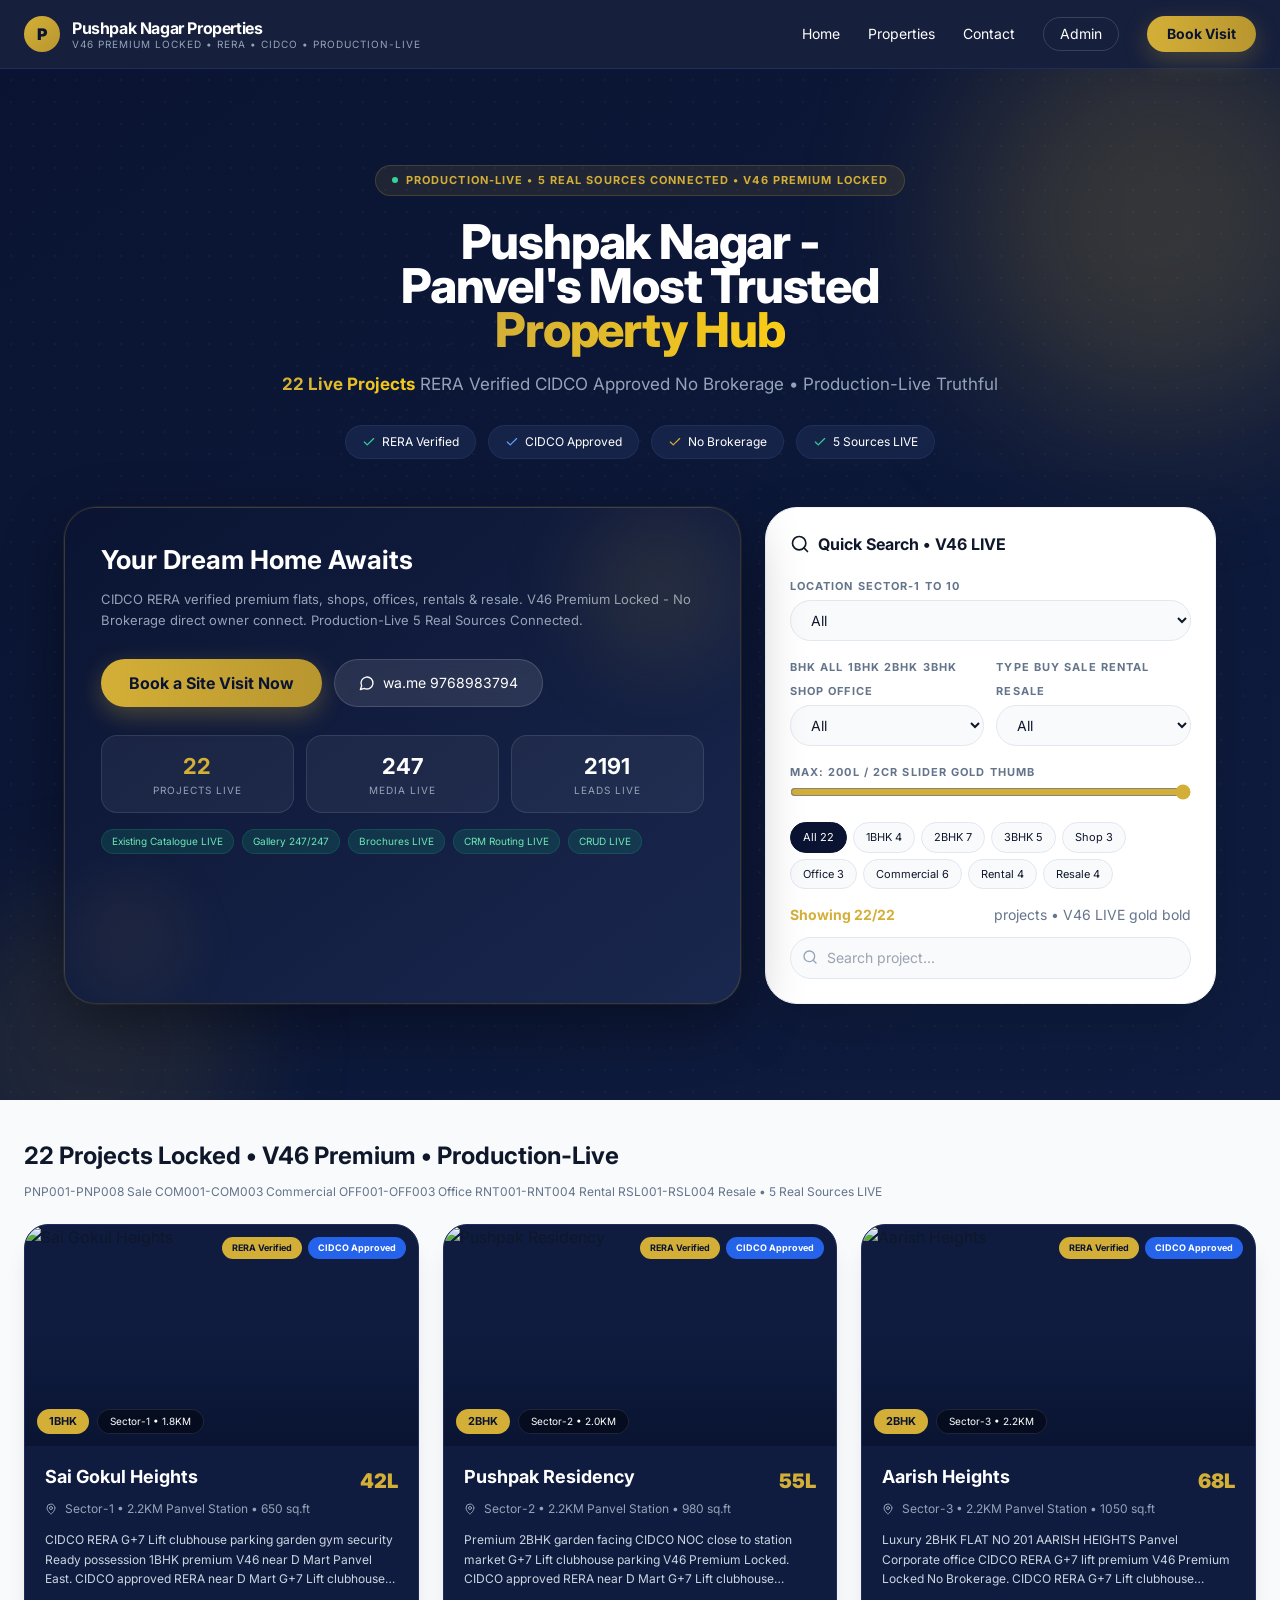
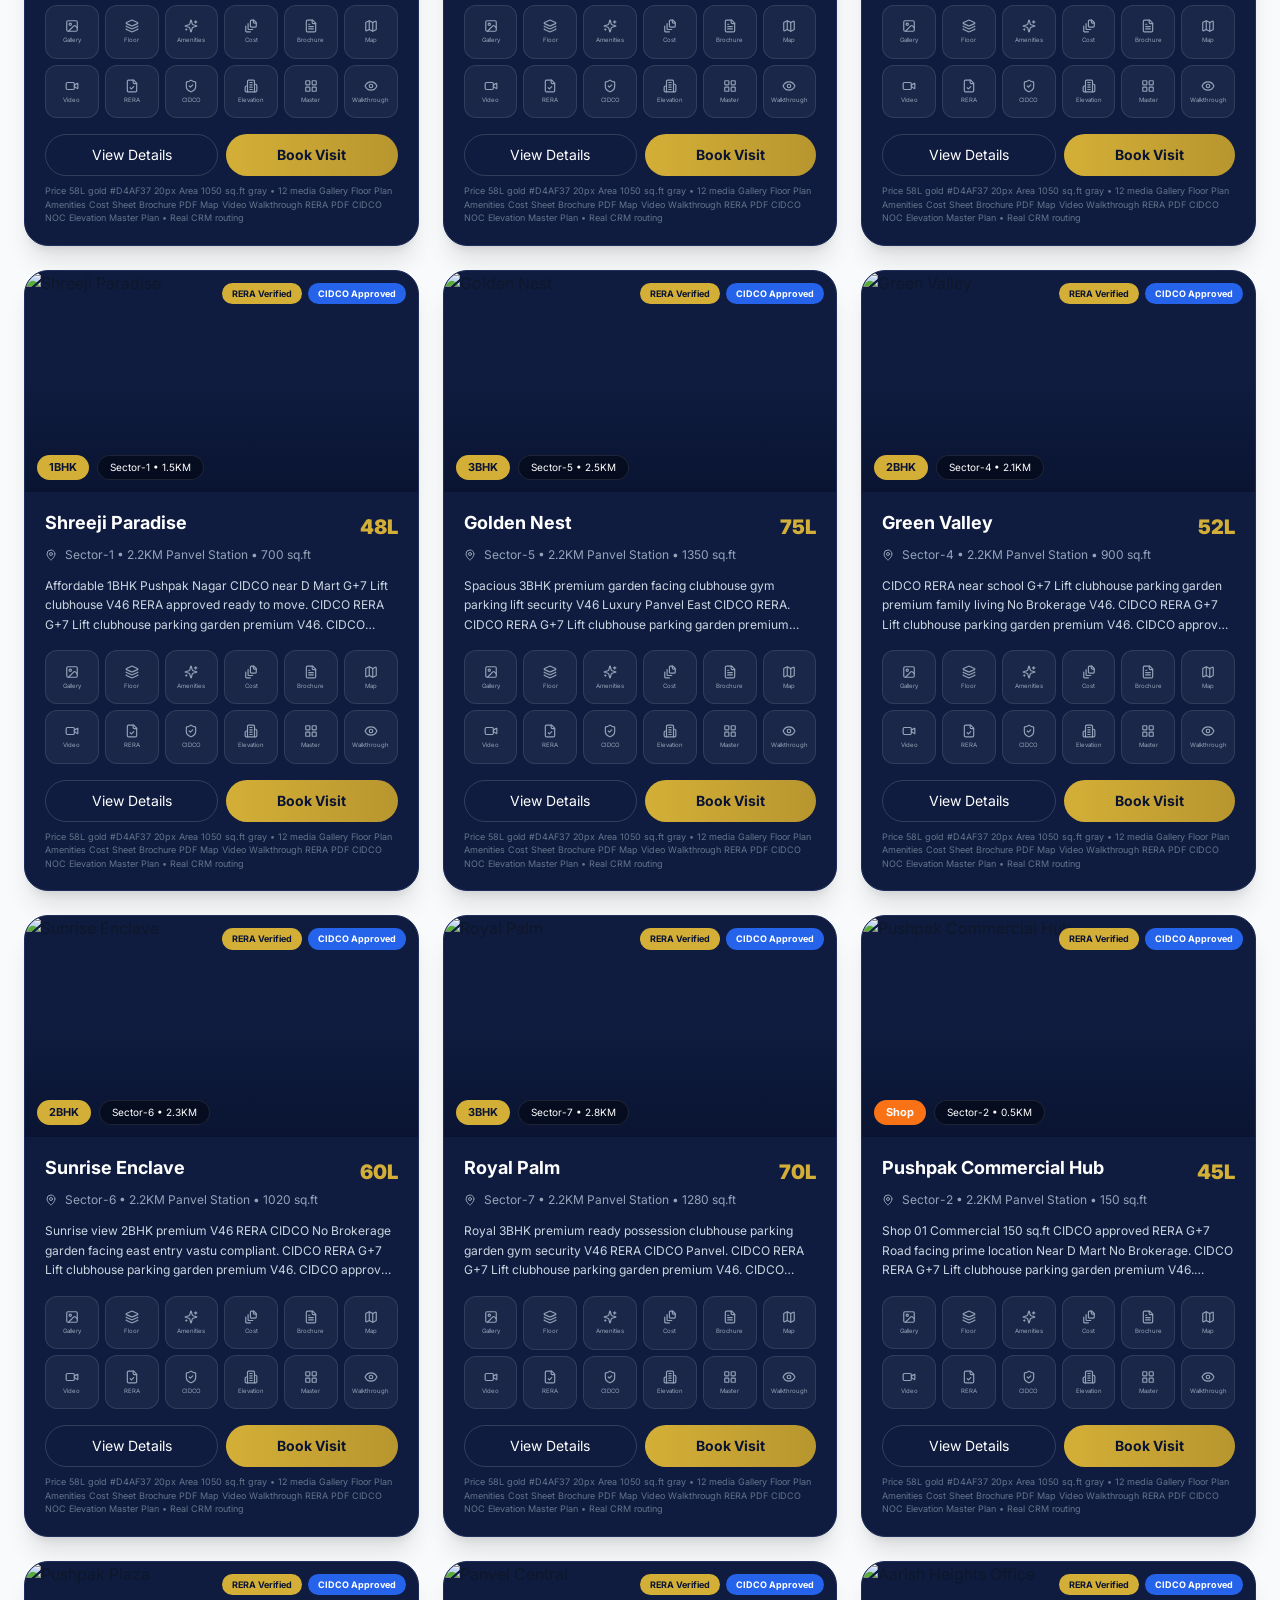
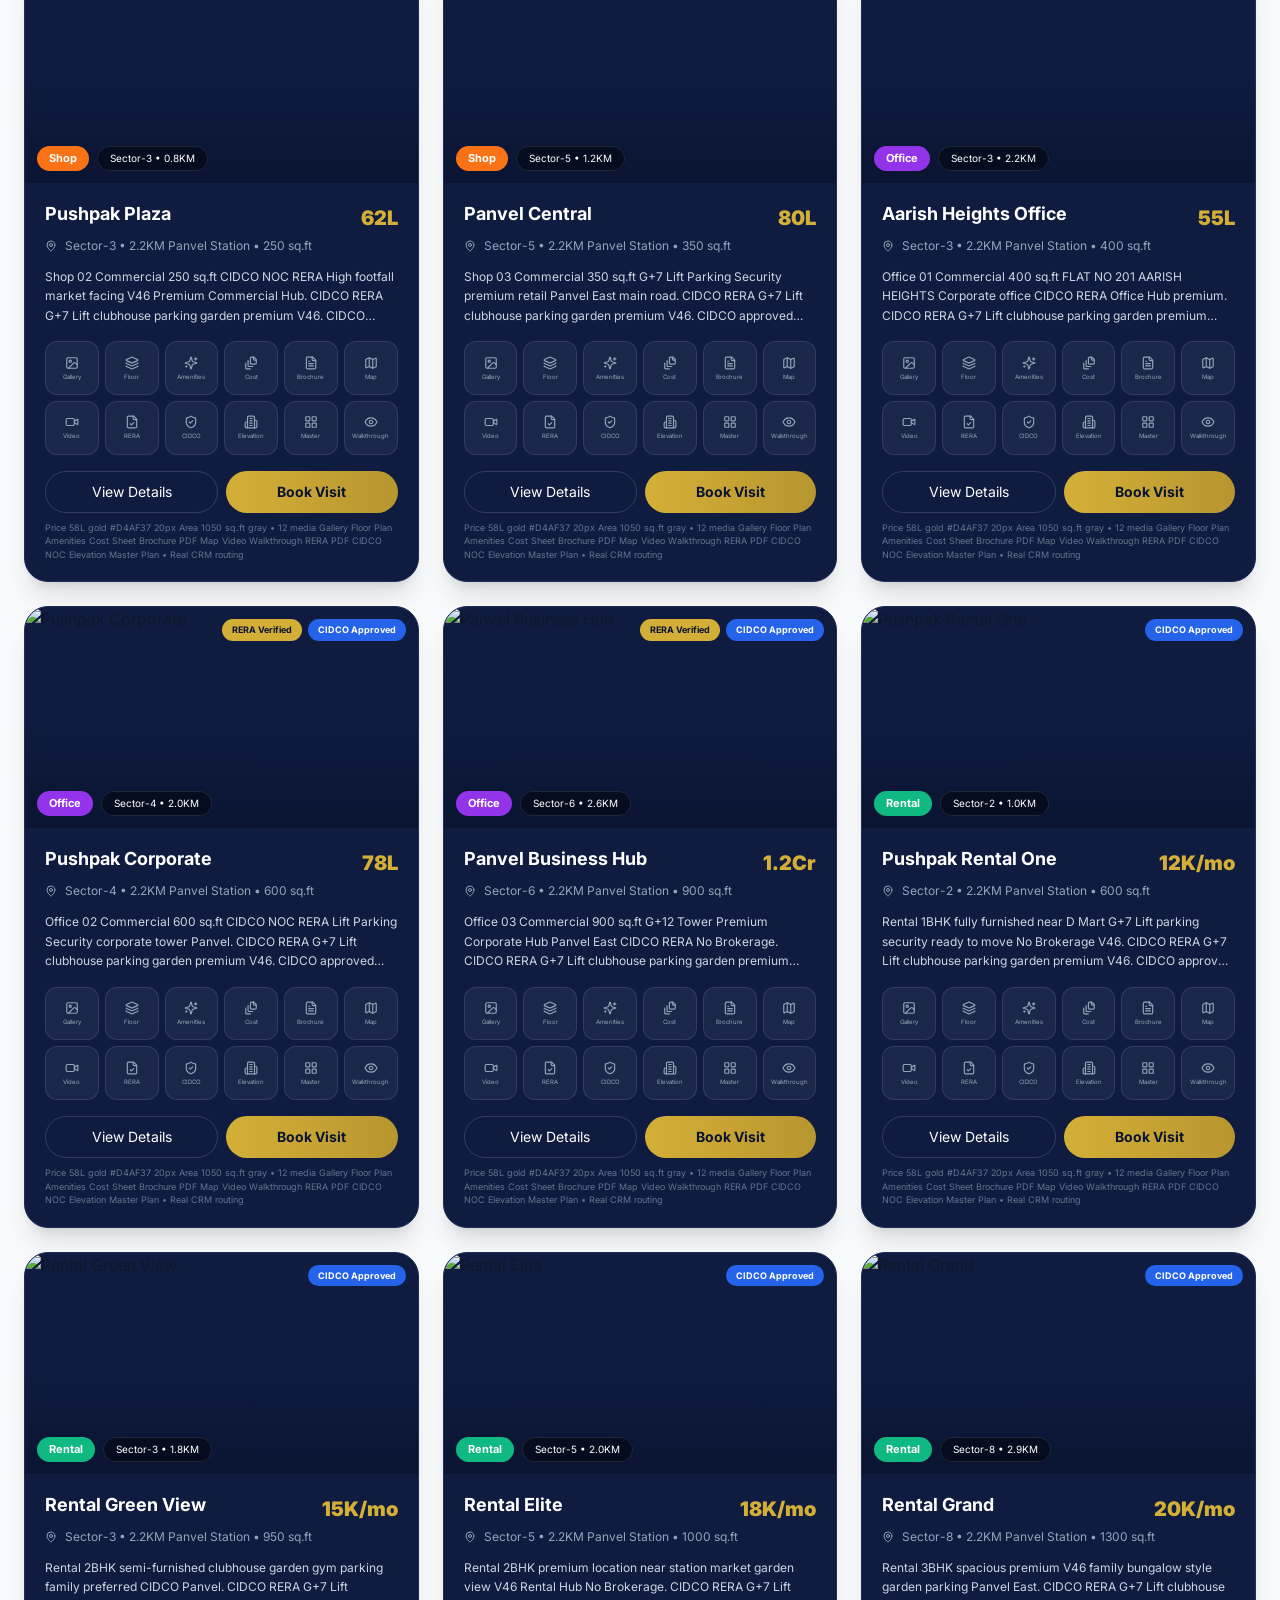
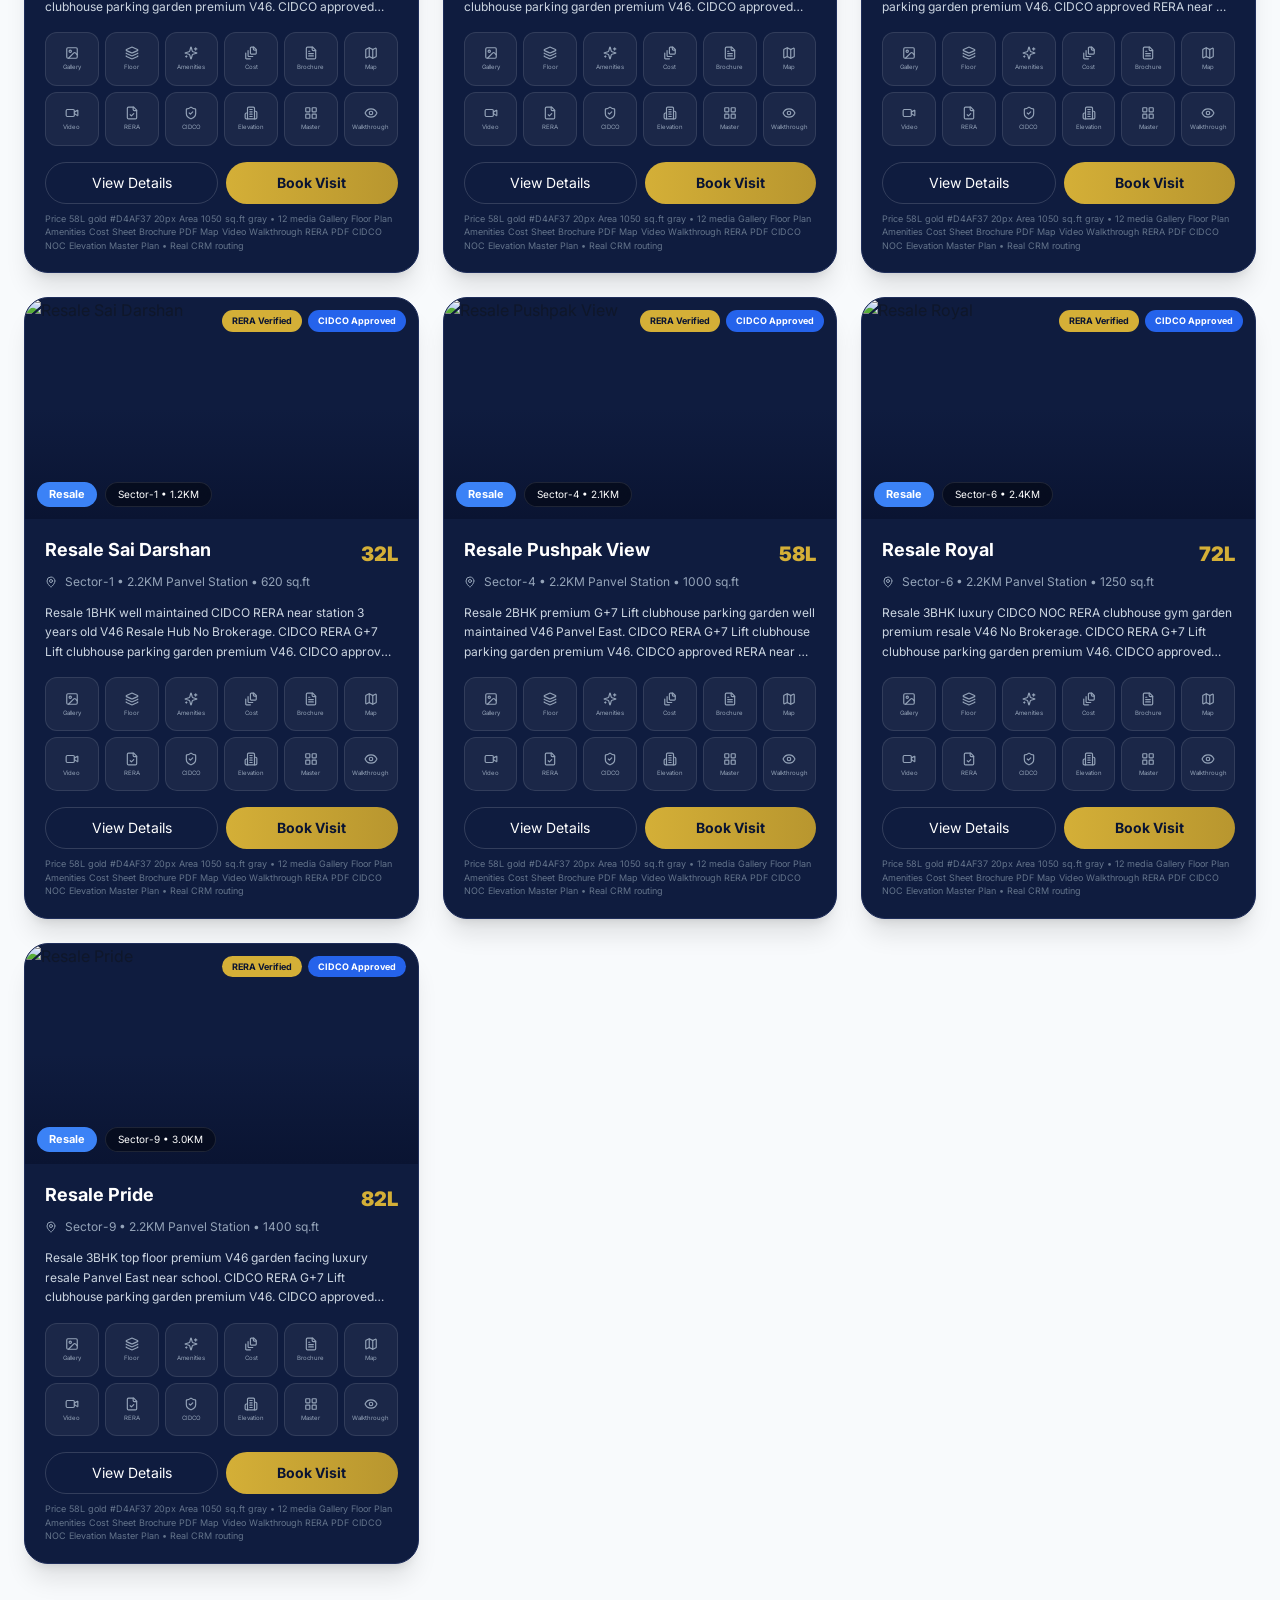
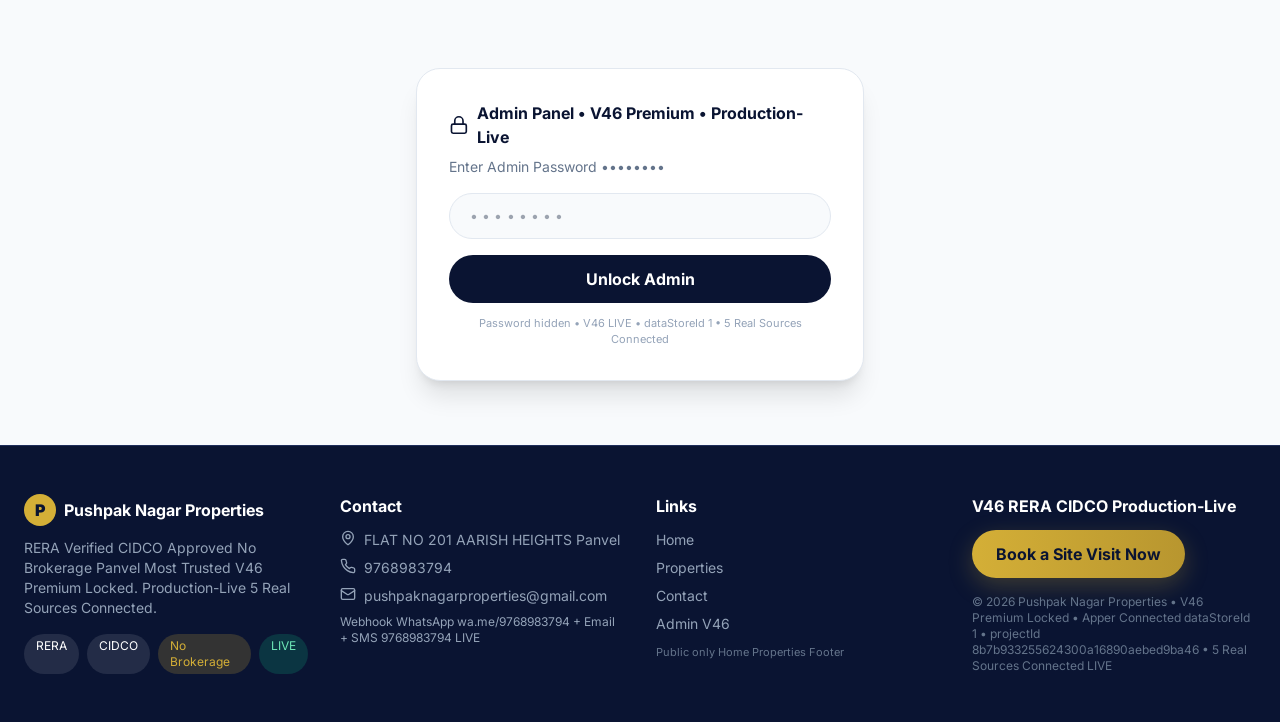
==== commit bdce773f: "Add files via upload Pushpak Apper Connected Final Fixed 22 Projects" ====
--- a/index.html
+++ b/index.html
@@ -4,23 +4,25 @@
   <meta charset="UTF-8">
   <meta name="viewport" content="width=device-width, initial-scale=1">
   <title>React Artifact</title>
-  <style>*,:after,:before{--tw-border-spacing-x:0;--tw-border-spacing-y:0;--tw-translate-x:0;--tw-translate-y:0;--tw-rotate:0;--tw-skew-x:0;--tw-skew-y:0;--tw-scale-x:1;--tw-scale-y:1;--tw-pan-x: ;--tw-pan-y: ;--tw-pinch-zoom: ;--tw-scroll-snap-strictness:proximity;--tw-gradient-from-position: ;--tw-gradient-via-position: ;--tw-gradient-to-position: ;--tw-ordinal: ;--tw-slashed-zero: ;--tw-numeric-figure: ;--tw-numeric-spacing: ;--tw-numeric-fraction: ;--tw-ring-inset: ;--tw-ring-offset-width:0px;--tw-ring-offset-color:#fff;--tw-ring-color:rgba(59,130,246,.5);--tw-ring-offset-shadow:0 0 #0000;--tw-ring-shadow:0 0 #0000;--tw-shadow:0 0 #0000;--tw-shadow-colored:0 0 #0000;--tw-blur: ;--tw-brightness: ;--tw-contrast: ;--tw-grayscale: ;--tw-hue-rotate: ;--tw-invert: ;--tw-saturate: ;--tw-sepia: ;--tw-drop-shadow: ;--tw-backdrop-blur: ;--tw-backdrop-brightness: ;--tw-backdrop-contrast: ;--tw-backdrop-grayscale: ;--tw-backdrop-hue-rotate: ;--tw-backdrop-invert: ;--tw-backdrop-opacity: ;--tw-backdrop-saturate: ;--tw-backdrop-sepia: ;--tw-contain-size: ;--tw-contain-layout: ;--tw-contain-paint: ;--tw-contain-style: }::backdrop{--tw-border-spacing-x:0;--tw-border-spacing-y:0;--tw-translate-x:0;--tw-translate-y:0;--tw-rotate:0;--tw-skew-x:0;--tw-skew-y:0;--tw-scale-x:1;--tw-scale-y:1;--tw-pan-x: ;--tw-pan-y: ;--tw-pinch-zoom: ;--tw-scroll-snap-strictness:proximity;--tw-gradient-from-position: ;--tw-gradient-via-position: ;--tw-gradient-to-position: ;--tw-ordinal: ;--tw-slashed-zero: ;--tw-numeric-figure: ;--tw-numeric-spacing: ;--tw-numeric-fraction: ;--tw-ring-inset: ;--tw-ring-offset-width:0px;--tw-ring-offset-color:#fff;--tw-ring-color:rgba(59,130,246,.5);--tw-ring-offset-shadow:0 0 #0000;--tw-ring-shadow:0 0 #0000;--tw-shadow:0 0 #0000;--tw-shadow-colored:0 0 #0000;--tw-blur: ;--tw-brightness: ;--tw-contrast: ;--tw-grayscale: ;--tw-hue-rotate: ;--tw-invert: ;--tw-saturate: ;--tw-sepia: ;--tw-drop-shadow: ;--tw-backdrop-blur: ;--tw-backdrop-brightness: ;--tw-backdrop-contrast: ;--tw-backdrop-grayscale: ;--tw-backdrop-hue-rotate: ;--tw-backdrop-invert: ;--tw-backdrop-opacity: ;--tw-backdrop-saturate: ;--tw-backdrop-sepia: ;--tw-contain-size: ;--tw-contain-layout: ;--tw-contain-paint: ;--tw-contain-style: }/*! tailwindcss v3.4.18 | MIT License | https://tailwindcss.com*/*,:after,:before{box-sizing:border-box;border:0 solid #e5e7eb}:after,:before{--tw-content:""}:host,html{line-height:1.5;-webkit-text-size-adjust:100%;-moz-tab-size:4;-o-tab-size:4;tab-size:4;font-family:ui-sans-serif,system-ui,sans-serif,Apple Color Emoji,Segoe UI Emoji,Segoe UI Symbol,Noto Color Emoji;font-feature-settings:normal;font-variation-settings:normal;-webkit-tap-highlight-color:transparent}body{line-height:inherit}hr{height:0;color:inherit;border-top-width:1px}abbr:where([title]){-webkit-text-decoration:underline dotted;text-decoration:underline dotted}h1,h2,h3,h4,h5,h6{font-size:inherit;font-weight:inherit}a{color:inherit;text-decoration:inherit}b,strong{font-weight:bolder}code,kbd,pre,samp{font-family:ui-monospace,SFMono-Regular,Menlo,Monaco,Consolas,Liberation Mono,Courier New,monospace;font-feature-settings:normal;font-variation-settings:normal;font-size:1em}small{font-size:80%}sub,sup{font-size:75%;line-height:0;position:relative;vertical-align:baseline}sub{bottom:-.25em}sup{top:-.5em}table{text-indent:0;border-color:inherit;border-collapse:collapse}button,input,optgroup,select,textarea{font-family:inherit;font-feature-settings:inherit;font-variation-settings:inherit;font-size:100%;font-weight:inherit;line-height:inherit;letter-spacing:inherit;color:inherit;margin:0;padding:0}button,select{text-transform:none}button,input:where([type=button]),input:where([type=reset]),input:where([type=submit]){-webkit-appearance:button;background-color:transparent;background-image:none}:-moz-focusring{outline:auto}:-moz-ui-invalid{box-shadow:none}progress{vertical-align:baseline}::-webkit-inner-spin-button,::-webkit-outer-spin-button{height:auto}[type=search]{-webkit-appearance:textfield;outline-offset:-2px}::-webkit-search-decoration{-webkit-appearance:none}::-webkit-file-upload-button{-webkit-appearance:button;font:inherit}summary{display:list-item}blockquote,dd,dl,figure,h1,h2,h3,h4,h5,h6,hr,p,pre{margin:0}fieldset{margin:0}fieldset,legend{padding:0}menu,ol,ul{list-style:none;margin:0;padding:0}dialog{padding:0}textarea{resize:vertical}input::-moz-placeholder,textarea::-moz-placeholder{opacity:1;color:#9ca3af}input::placeholder,textarea::placeholder{opacity:1;color:#9ca3af}[role=button],button{cursor:pointer}:disabled{cursor:default}audio,canvas,embed,iframe,img,object,svg,video{display:block;vertical-align:middle}img,video{max-width:100%;height:auto}[hidden]:where(:not([hidden=until-found])){display:none}.pointer-events-none{pointer-events:none}.fixed{position:fixed}.absolute{position:absolute}.relative{position:relative}.sticky{position:sticky}.inset-0{inset:0}.bottom-3{bottom:.75rem}.bottom-6{bottom:1.5rem}.bottom-\[-100px\]{bottom:-100px}.left-1\/2{left:50%}.left-3{left:.75rem}.left-\[-60px\]{left:-60px}.right-0{right:0}.right-3{right:.75rem}.right-4{right:1rem}.right-\[-80px\]{right:-80px}.top-0{top:0}.top-3{top:.75rem}.top-4{top:1rem}.top-\[-50px\]{top:-50px}.z-40{z-index:40}.z-50{z-index:50}.z-\[60\]{z-index:60}.mx-auto{margin-left:auto;margin-right:auto}.mb-2{margin-bottom:.5rem}.mb-3{margin-bottom:.75rem}.mb-4{margin-bottom:1rem}.mb-6{margin-bottom:1.5rem}.ml-3{margin-left:.75rem}.ml-auto{margin-left:auto}.mt-1{margin-top:.25rem}.mt-10{margin-top:2.5rem}.mt-2{margin-top:.5rem}.mt-3{margin-top:.75rem}.mt-4{margin-top:1rem}.mt-5{margin-top:1.25rem}.mt-6{margin-top:1.5rem}.mt-8{margin-top:2rem}.line-clamp-3{overflow:hidden;display:-webkit-box;-webkit-box-orient:vertical;-webkit-line-clamp:3}.block{display:block}.flex{display:flex}.inline-flex{display:inline-flex}.table{display:table}.grid{display:grid}.contents{display:contents}.hidden{display:none}.aspect-\[16\/9\]{aspect-ratio:16/9}.aspect-square{aspect-ratio:1/1}.aspect-video{aspect-ratio:16/9}.h-1\.5{height:.375rem}.h-2{height:.5rem}.h-20{height:5rem}.h-3{height:.75rem}.h-3\.5{height:.875rem}.h-4{height:1rem}.h-40{height:10rem}.h-5{height:1.25rem}.h-8{height:2rem}.h-9{height:2.25rem}.h-\[300px\]{height:300px}.h-\[400px\]{height:400px}.h-\[68px\]{height:68px}.h-full{height:100%}.h-screen{height:100vh}.max-h-\[600px\]{max-height:600px}.max-h-\[90vh\]{max-height:90vh}.min-h-screen{min-height:100vh}.w-1\.5{width:.375rem}.w-2{width:.5rem}.w-3{width:.75rem}.w-3\.5{width:.875rem}.w-4{width:1rem}.w-40{width:10rem}.w-5{width:1.25rem}.w-8{width:2rem}.w-9{width:2.25rem}.w-\[280px\]{width:280px}.w-\[300px\]{width:300px}.w-\[400px\]{width:400px}.w-\[78\%\]{width:78%}.w-full{width:100%}.max-w-2xl{max-width:42rem}.max-w-4xl{max-width:56rem}.max-w-5xl{max-width:64rem}.max-w-6xl{max-width:72rem}.max-w-\[1440px\]{max-width:1440px}.max-w-lg{max-width:32rem}.max-w-md{max-width:28rem}.flex-1{flex:1 1 0%}.-translate-x-1\/2{--tw-translate-x:-50%;transform:translate(var(--tw-translate-x),var(--tw-translate-y)) rotate(var(--tw-rotate)) skewX(var(--tw-skew-x)) skewY(var(--tw-skew-y)) scaleX(var(--tw-scale-x)) scaleY(var(--tw-scale-y))}@keyframes pulse{50%{opacity:.5}}.animate-pulse{animation:pulse 2s cubic-bezier(.4,0,.6,1) infinite}.grid-cols-2{grid-template-columns:repeat(2,minmax(0,1fr))}.grid-cols-3{grid-template-columns:repeat(3,minmax(0,1fr))}.grid-cols-4{grid-template-columns:repeat(4,minmax(0,1fr))}.grid-cols-6{grid-template-columns:repeat(6,minmax(0,1fr))}.flex-col{flex-direction:column}.flex-wrap{flex-wrap:wrap}.items-start{align-items:flex-start}.items-center{align-items:center}.justify-center{justify-content:center}.justify-between{justify-content:space-between}.gap-0\.5{gap:.125rem}.gap-1{gap:.25rem}.gap-1\.5{gap:.375rem}.gap-2{gap:.5rem}.gap-3{gap:.75rem}.gap-4{gap:1rem}.gap-6{gap:1.5rem}.gap-7{gap:1.75rem}.gap-8{gap:2rem}.space-y-1>:not([hidden])~:not([hidden]){--tw-space-y-reverse:0;margin-top:calc(.25rem*(1 - var(--tw-space-y-reverse)));margin-bottom:calc(.25rem*var(--tw-space-y-reverse))}.space-y-2>:not([hidden])~:not([hidden]){--tw-space-y-reverse:0;margin-top:calc(.5rem*(1 - var(--tw-space-y-reverse)));margin-bottom:calc(.5rem*var(--tw-space-y-reverse))}.space-y-3>:not([hidden])~:not([hidden]){--tw-space-y-reverse:0;margin-top:calc(.75rem*(1 - var(--tw-space-y-reverse)));margin-bottom:calc(.75rem*var(--tw-space-y-reverse))}.space-y-6>:not([hidden])~:not([hidden]){--tw-space-y-reverse:0;margin-top:calc(1.5rem*(1 - var(--tw-space-y-reverse)));margin-bottom:calc(1.5rem*var(--tw-space-y-reverse))}.overflow-hidden{overflow:hidden}.overflow-x-auto{overflow-x:auto}.overflow-y-auto{overflow-y:auto}.overflow-x-hidden{overflow-x:hidden}.truncate{overflow:hidden;text-overflow:ellipsis}.truncate,.whitespace-nowrap{white-space:nowrap}.rounded-2xl{border-radius:1rem}.rounded-\[24px\]{border-radius:24px}.rounded-full{border-radius:9999px}.rounded-lg{border-radius:.5rem}.rounded-xl{border-radius:.75rem}.border{border-width:1px}.border-y{border-top-width:1px}.border-b,.border-y{border-bottom-width:1px}.border-t{border-top-width:1px}.border-dashed{border-style:dashed}.border-\[\#0A1432\]{--tw-border-opacity:1;border-color:rgb(10 20 50/var(--tw-border-opacity,1))}.border-\[\#1E2D5A\]{--tw-border-opacity:1;border-color:rgb(30 45 90/var(--tw-border-opacity,1))}.border-\[\#2A3A6A\]\/50{border-color:rgba(42,58,106,.5)}.border-\[\#D4AF37\]\/20{border-color:rgba(212,175,55,.2)}.border-\[\#D4AF37\]\/30{border-color:rgba(212,175,55,.3)}.border-\[\#E2E8F0\]{--tw-border-opacity:1;border-color:rgb(226 232 240/var(--tw-border-opacity,1))}.border-emerald-200{--tw-border-opacity:1;border-color:rgb(167 243 208/var(--tw-border-opacity,1))}.border-emerald-500\/20{border-color:rgba(16,185,129,.2)}.border-red-200{--tw-border-opacity:1;border-color:rgb(254 202 202/var(--tw-border-opacity,1))}.border-slate-200{--tw-border-opacity:1;border-color:rgb(226 232 240/var(--tw-border-opacity,1))}.border-white\/10{border-color:hsla(0,0%,100%,.1)}.border-white\/15{border-color:hsla(0,0%,100%,.15)}.border-white\/20{border-color:hsla(0,0%,100%,.2)}.bg-\[\#0A1432\]{--tw-bg-opacity:1;background-color:rgb(10 20 50/var(--tw-bg-opacity,1))}.bg-\[\#0A1432\]\/95{background-color:rgba(10,20,50,.95)}.bg-\[\#0F1C3F\]{--tw-bg-opacity:1;background-color:rgb(15 28 63/var(--tw-bg-opacity,1))}.bg-\[\#0F1C3F\]\/90{background-color:rgba(15,28,63,.9)}.bg-\[\#1A274E\]{--tw-bg-opacity:1;background-color:rgb(26 39 78/var(--tw-bg-opacity,1))}.bg-\[\#1A274E\]\/80{background-color:rgba(26,39,78,.8)}.bg-\[\#D4AF37\]{--tw-bg-opacity:1;background-color:rgb(212 175 55/var(--tw-bg-opacity,1))}.bg-\[\#D4AF37\]\/10{background-color:rgba(212,175,55,.1)}.bg-\[\#D4AF37\]\/20{background-color:rgba(212,175,55,.2)}.bg-\[\#F8FAFC\]{--tw-bg-opacity:1;background-color:rgb(248 250 252/var(--tw-bg-opacity,1))}.bg-black\/40{background-color:rgba(0,0,0,.4)}.bg-black\/60{background-color:rgba(0,0,0,.6)}.bg-black\/70{background-color:rgba(0,0,0,.7)}.bg-blue-100{--tw-bg-opacity:1;background-color:rgb(219 234 254/var(--tw-bg-opacity,1))}.bg-blue-500{--tw-bg-opacity:1;background-color:rgb(59 130 246/var(--tw-bg-opacity,1))}.bg-blue-600{--tw-bg-opacity:1;background-color:rgb(37 99 235/var(--tw-bg-opacity,1))}.bg-emerald-100{--tw-bg-opacity:1;background-color:rgb(209 250 229/var(--tw-bg-opacity,1))}.bg-emerald-400{--tw-bg-opacity:1;background-color:rgb(52 211 153/var(--tw-bg-opacity,1))}.bg-emerald-50{--tw-bg-opacity:1;background-color:rgb(236 253 245/var(--tw-bg-opacity,1))}.bg-emerald-500{--tw-bg-opacity:1;background-color:rgb(16 185 129/var(--tw-bg-opacity,1))}.bg-emerald-500\/10{background-color:rgba(16,185,129,.1)}.bg-emerald-600{--tw-bg-opacity:1;background-color:rgb(5 150 105/var(--tw-bg-opacity,1))}.bg-orange-500{--tw-bg-opacity:1;background-color:rgb(249 115 22/var(--tw-bg-opacity,1))}.bg-purple-600{--tw-bg-opacity:1;background-color:rgb(147 51 234/var(--tw-bg-opacity,1))}.bg-red-50{--tw-bg-opacity:1;background-color:rgb(254 242 242/var(--tw-bg-opacity,1))}.bg-slate-100{--tw-bg-opacity:1;background-color:rgb(241 245 249/var(--tw-bg-opacity,1))}.bg-slate-50{--tw-bg-opacity:1;background-color:rgb(248 250 252/var(--tw-bg-opacity,1))}.bg-slate-900{--tw-bg-opacity:1;background-color:rgb(15 23 42/var(--tw-bg-opacity,1))}.bg-white{--tw-bg-opacity:1;background-color:rgb(255 255 255/var(--tw-bg-opacity,1))}.bg-white\/10{background-color:hsla(0,0%,100%,.1)}.bg-white\/5{background-color:hsla(0,0%,100%,.05)}.bg-yellow-100{--tw-bg-opacity:1;background-color:rgb(254 249 195/var(--tw-bg-opacity,1))}.bg-yellow-400{--tw-bg-opacity:1;background-color:rgb(250 204 21/var(--tw-bg-opacity,1))}.bg-gradient-to-br{background-image:linear-gradient(to bottom right,var(--tw-gradient-stops))}.bg-gradient-to-r{background-image:linear-gradient(to right,var(--tw-gradient-stops))}.bg-gradient-to-t{background-image:linear-gradient(to top,var(--tw-gradient-stops))}.from-\[\#0A1432\]{--tw-gradient-from:#0a1432 var(--tw-gradient-from-position);--tw-gradient-to:rgba(10,20,50,0) var(--tw-gradient-to-position);--tw-gradient-stops:var(--tw-gradient-from),var(--tw-gradient-to)}.from-\[\#D4AF37\]{--tw-gradient-from:#d4af37 var(--tw-gradient-from-position);--tw-gradient-to:rgba(212,175,55,0) var(--tw-gradient-to-position);--tw-gradient-stops:var(--tw-gradient-from),var(--tw-gradient-to)}.via-transparent{--tw-gradient-to:transparent var(--tw-gradient-to-position);--tw-gradient-stops:var(--tw-gradient-from),transparent var(--tw-gradient-via-position),var(--tw-gradient-to)}.to-\[\#0F1C3F\]{--tw-gradient-to:#0f1c3f var(--tw-gradient-to-position)}.to-\[\#1A274E\]{--tw-gradient-to:#1a274e var(--tw-gradient-to-position)}.to-\[\#B8962F\]{--tw-gradient-to:#b8962f var(--tw-gradient-to-position)}.to-\[\#FACC15\]{--tw-gradient-to:#facc15 var(--tw-gradient-to-position)}.to-transparent{--tw-gradient-to:transparent var(--tw-gradient-to-position)}.bg-clip-text{-webkit-background-clip:text;background-clip:text}.object-cover{-o-object-fit:cover;object-fit:cover}.p-2{padding:.5rem}.p-3{padding:.75rem}.p-4{padding:1rem}.p-5{padding:1.25rem}.p-6{padding:1.5rem}.p-7{padding:1.75rem}.p-8{padding:2rem}.px-2{padding-left:.5rem;padding-right:.5rem}.px-2\.5{padding-left:.625rem;padding-right:.625rem}.px-3{padding-left:.75rem;padding-right:.75rem}.px-4{padding-left:1rem;padding-right:1rem}.px-5{padding-left:1.25rem;padding-right:1.25rem}.px-6{padding-left:1.5rem;padding-right:1.5rem}.px-7{padding-left:1.75rem;padding-right:1.75rem}.py-0\.5{padding-top:.125rem;padding-bottom:.125rem}.py-1{padding-top:.25rem;padding-bottom:.25rem}.py-1\.5{padding-top:.375rem;padding-bottom:.375rem}.py-10{padding-top:2.5rem;padding-bottom:2.5rem}.py-12{padding-top:3rem;padding-bottom:3rem}.py-16{padding-top:4rem;padding-bottom:4rem}.py-2{padding-top:.5rem;padding-bottom:.5rem}.py-2\.5{padding-top:.625rem;padding-bottom:.625rem}.py-3{padding-top:.75rem;padding-bottom:.75rem}.pb-4{padding-bottom:1rem}.pl-9{padding-left:2.25rem}.pr-4{padding-right:1rem}.pt-2{padding-top:.5rem}.text-left{text-align:left}.text-center{text-align:center}.font-mono{font-family:ui-monospace,SFMono-Regular,Menlo,Monaco,Consolas,Liberation Mono,Courier New,monospace}.text-2xl{font-size:1.5rem;line-height:2rem}.text-\[10px\]{font-size:10px}.text-\[11px\]{font-size:11px}.text-\[12px\]{font-size:12px}.text-\[15px\]{font-size:15px}.text-\[18px\]{font-size:18px}.text-\[20px\]{font-size:20px}.text-\[24px\]{font-size:24px}.text-\[32px\]{font-size:32px}.text-\[6px\]{font-size:6px}.text-\[9px\]{font-size:9px}.text-lg{font-size:1.125rem;line-height:1.75rem}.text-sm{font-size:.875rem;line-height:1.25rem}.text-xl{font-size:1.25rem;line-height:1.75rem}.text-xs{font-size:.75rem;line-height:1rem}.font-black{font-weight:900}.font-bold{font-weight:700}.font-extrabold{font-weight:800}.uppercase{text-transform:uppercase}.leading-\[0\.95\]{line-height:.95}.leading-relaxed{line-height:1.625}.leading-tight{line-height:1.25}.tracking-\[0\.3em\]{letter-spacing:.3em}.tracking-tight{letter-spacing:-.025em}.tracking-widest{letter-spacing:.1em}.text-\[\#0A1432\]{--tw-text-opacity:1;color:rgb(10 20 50/var(--tw-text-opacity,1))}.text-\[\#64748B\]{--tw-text-opacity:1;color:rgb(100 116 139/var(--tw-text-opacity,1))}.text-\[\#94A3B8\]{--tw-text-opacity:1;color:rgb(148 163 184/var(--tw-text-opacity,1))}.text-\[\#CBD5E1\]{--tw-text-opacity:1;color:rgb(203 213 225/var(--tw-text-opacity,1))}.text-\[\#D4AF37\]{--tw-text-opacity:1;color:rgb(212 175 55/var(--tw-text-opacity,1))}.text-black{--tw-text-opacity:1;color:rgb(0 0 0/var(--tw-text-opacity,1))}.text-blue-400{--tw-text-opacity:1;color:rgb(96 165 250/var(--tw-text-opacity,1))}.text-blue-600{--tw-text-opacity:1;color:rgb(37 99 235/var(--tw-text-opacity,1))}.text-blue-700{--tw-text-opacity:1;color:rgb(29 78 216/var(--tw-text-opacity,1))}.text-emerald-300{--tw-text-opacity:1;color:rgb(110 231 183/var(--tw-text-opacity,1))}.text-emerald-400{--tw-text-opacity:1;color:rgb(52 211 153/var(--tw-text-opacity,1))}.text-emerald-600{--tw-text-opacity:1;color:rgb(5 150 105/var(--tw-text-opacity,1))}.text-emerald-700{--tw-text-opacity:1;color:rgb(4 120 87/var(--tw-text-opacity,1))}.text-green-700{--tw-text-opacity:1;color:rgb(21 128 61/var(--tw-text-opacity,1))}.text-red-600{--tw-text-opacity:1;color:rgb(220 38 38/var(--tw-text-opacity,1))}.text-slate-400{--tw-text-opacity:1;color:rgb(148 163 184/var(--tw-text-opacity,1))}.text-slate-500{--tw-text-opacity:1;color:rgb(100 116 139/var(--tw-text-opacity,1))}.text-slate-600{--tw-text-opacity:1;color:rgb(71 85 105/var(--tw-text-opacity,1))}.text-slate-900{--tw-text-opacity:1;color:rgb(15 23 42/var(--tw-text-opacity,1))}.text-transparent{color:transparent}.text-white{--tw-text-opacity:1;color:rgb(255 255 255/var(--tw-text-opacity,1))}.text-yellow-700{--tw-text-opacity:1;color:rgb(161 98 7/var(--tw-text-opacity,1))}.antialiased{-webkit-font-smoothing:antialiased;-moz-osx-font-smoothing:grayscale}.accent-\[\#D4AF37\]{accent-color:#d4af37}.opacity-70{opacity:.7}.opacity-\[0\.05\]{opacity:.05}.shadow-2xl{--tw-shadow:0 25px 50px -12px rgba(0,0,0,.25);--tw-shadow-colored:0 25px 50px -12px var(--tw-shadow-color)}.shadow-2xl,.shadow-\[0_8px_24px_rgba\(212\2c 175\2c 55\2c 0\.3\)\]{box-shadow:var(--tw-ring-offset-shadow,0 0 #0000),var(--tw-ring-shadow,0 0 #0000),var(--tw-shadow)}.shadow-\[0_8px_24px_rgba\(212\2c 175\2c 55\2c 0\.3\)\]{--tw-shadow:0 8px 24px rgba(212,175,55,.3);--tw-shadow-colored:0 8px 24px var(--tw-shadow-color)}.shadow-sm{--tw-shadow:0 1px 2px 0 rgba(0,0,0,.05);--tw-shadow-colored:0 1px 2px 0 var(--tw-shadow-color)}.shadow-sm,.shadow-xl{box-shadow:var(--tw-ring-offset-shadow,0 0 #0000),var(--tw-ring-shadow,0 0 #0000),var(--tw-shadow)}.shadow-xl{--tw-shadow:0 20px 25px -5px rgba(0,0,0,.1),0 8px 10px -6px rgba(0,0,0,.1);--tw-shadow-colored:0 20px 25px -5px var(--tw-shadow-color),0 8px 10px -6px var(--tw-shadow-color)}.blur-2xl{--tw-blur:blur(40px)}.blur-2xl,.blur-\[60px\]{filter:var(--tw-blur) var(--tw-brightness) var(--tw-contrast) var(--tw-grayscale) var(--tw-hue-rotate) var(--tw-invert) var(--tw-saturate) var(--tw-sepia) var(--tw-drop-shadow)}.blur-\[60px\]{--tw-blur:blur(60px)}.blur-\[80px\]{--tw-blur:blur(80px)}.blur-\[80px\],.filter{filter:var(--tw-blur) var(--tw-brightness) var(--tw-contrast) var(--tw-grayscale) var(--tw-hue-rotate) var(--tw-invert) var(--tw-saturate) var(--tw-sepia) var(--tw-drop-shadow)}.backdrop-blur{--tw-backdrop-blur:blur(8px)}.backdrop-blur,.backdrop-blur-sm{backdrop-filter:var(--tw-backdrop-blur) var(--tw-backdrop-brightness) var(--tw-backdrop-contrast) var(--tw-backdrop-grayscale) var(--tw-backdrop-hue-rotate) var(--tw-backdrop-invert) var(--tw-backdrop-opacity) var(--tw-backdrop-saturate) var(--tw-backdrop-sepia)}.backdrop-blur-sm{--tw-backdrop-blur:blur(4px)}.backdrop-blur-xl{--tw-backdrop-blur:blur(24px);backdrop-filter:var(--tw-backdrop-blur) var(--tw-backdrop-brightness) var(--tw-backdrop-contrast) var(--tw-backdrop-grayscale) var(--tw-backdrop-hue-rotate) var(--tw-backdrop-invert) var(--tw-backdrop-opacity) var(--tw-backdrop-saturate) var(--tw-backdrop-sepia)}.transition{transition-property:color,background-color,border-color,text-decoration-color,fill,stroke,opacity,box-shadow,transform,filter,backdrop-filter;transition-timing-function:cubic-bezier(.4,0,.2,1);transition-duration:.15s}.duration-700{transition-duration:.7s}#root,body,html{min-height:100%}body{margin:0;font-family:Inter,ui-sans-serif,system-ui,-apple-system,BlinkMacSystemFont,Segoe UI,sans-serif}[role=button]:not([aria-disabled=true]),button:not(:disabled),label[for],select:not(:disabled),summary{cursor:pointer}.selection\:bg-\[\#D4AF37\]\/30 ::-moz-selection{background-color:rgba(212,175,55,.3)}.selection\:bg-\[\#D4AF37\]\/30 ::selection{background-color:rgba(212,175,55,.3)}.selection\:bg-\[\#D4AF37\]\/30::-moz-selection{background-color:rgba(212,175,55,.3)}.selection\:bg-\[\#D4AF37\]\/30::selection{background-color:rgba(212,175,55,.3)}.hover\:scale-\[1\.02\]:hover{--tw-scale-x:1.02;--tw-scale-y:1.02}.hover\:scale-\[1\.02\]:hover,.hover\:scale-\[1\.03\]:hover{transform:translate(var(--tw-translate-x),var(--tw-translate-y)) rotate(var(--tw-rotate)) skewX(var(--tw-skew-x)) skewY(var(--tw-skew-y)) scaleX(var(--tw-scale-x)) scaleY(var(--tw-scale-y))}.hover\:scale-\[1\.03\]:hover{--tw-scale-x:1.03;--tw-scale-y:1.03}.hover\:scale-\[1\.05\]:hover{--tw-scale-x:1.05;--tw-scale-y:1.05;transform:translate(var(--tw-translate-x),var(--tw-translate-y)) rotate(var(--tw-rotate)) skewX(var(--tw-skew-x)) skewY(var(--tw-skew-y)) scaleX(var(--tw-scale-x)) scaleY(var(--tw-scale-y))}.hover\:border-\[\#D4AF37\]\/30:hover{border-color:rgba(212,175,55,.3)}.hover\:border-\[\#D4AF37\]\/50:hover{border-color:rgba(212,175,55,.5)}.hover\:bg-\[\#0F1C3F\]:hover{--tw-bg-opacity:1;background-color:rgb(15 28 63/var(--tw-bg-opacity,1))}.hover\:bg-\[\#D4AF37\]\/20:hover{background-color:rgba(212,175,55,.2)}.hover\:bg-white\/10:hover{background-color:hsla(0,0%,100%,.1)}.hover\:text-\[\#D4AF37\]:hover{--tw-text-opacity:1;color:rgb(212 175 55/var(--tw-text-opacity,1))}.hover\:text-white:hover{--tw-text-opacity:1;color:rgb(255 255 255/var(--tw-text-opacity,1))}.hover\:shadow-\[0_0_0_1px_rgba\(212\2c 175\2c 55\2c 0\.1\)\2c 0_20px_40px_rgba\(0\2c 0\2c 0\2c 0\.2\)\]:hover{--tw-shadow:0 0 0 1px rgba(212,175,55,.1),0 20px 40px rgba(0,0,0,.2);--tw-shadow-colored:0 0 0 1px var(--tw-shadow-color),0 20px 40px var(--tw-shadow-color);box-shadow:var(--tw-ring-offset-shadow,0 0 #0000),var(--tw-ring-shadow,0 0 #0000),var(--tw-shadow)}.group:hover .group-hover\:scale-\[1\.05\]{--tw-scale-x:1.05;--tw-scale-y:1.05;transform:translate(var(--tw-translate-x),var(--tw-translate-y)) rotate(var(--tw-rotate)) skewX(var(--tw-skew-x)) skewY(var(--tw-skew-y)) scaleX(var(--tw-scale-x)) scaleY(var(--tw-scale-y))}@media (min-width:640px){.sm\:grid-cols-2{grid-template-columns:repeat(2,minmax(0,1fr))}}@media (min-width:768px){.md\:block{display:block}.md\:flex{display:flex}.md\:hidden{display:none}.md\:grid-cols-2{grid-template-columns:repeat(2,minmax(0,1fr))}.md\:grid-cols-3{grid-template-columns:repeat(3,minmax(0,1fr))}.md\:grid-cols-4{grid-template-columns:repeat(4,minmax(0,1fr))}.md\:grid-cols-6{grid-template-columns:repeat(6,minmax(0,1fr))}.md\:grid-cols-\[1\.2fr_0\.8fr\]{grid-template-columns:1.2fr .8fr}.md\:grid-cols-\[1\.6fr_0\.8fr\]{grid-template-columns:1.6fr .8fr}.md\:rounded-\[32px\]{border-radius:32px}.md\:p-8{padding:2rem}.md\:py-20{padding-top:5rem;padding-bottom:5rem}.md\:text-\[17px\]{font-size:17px}.md\:text-\[48px\]{font-size:48px}}@media (min-width:1024px){.lg\:grid-cols-3{grid-template-columns:repeat(3,minmax(0,1fr))}}</style>
+  <style>*,:after,:before{--tw-border-spacing-x:0;--tw-border-spacing-y:0;--tw-translate-x:0;--tw-translate-y:0;--tw-rotate:0;--tw-skew-x:0;--tw-skew-y:0;--tw-scale-x:1;--tw-scale-y:1;--tw-pan-x: ;--tw-pan-y: ;--tw-pinch-zoom: ;--tw-scroll-snap-strictness:proximity;--tw-gradient-from-position: ;--tw-gradient-via-position: ;--tw-gradient-to-position: ;--tw-ordinal: ;--tw-slashed-zero: ;--tw-numeric-figure: ;--tw-numeric-spacing: ;--tw-numeric-fraction: ;--tw-ring-inset: ;--tw-ring-offset-width:0px;--tw-ring-offset-color:#fff;--tw-ring-color:rgba(59,130,246,.5);--tw-ring-offset-shadow:0 0 #0000;--tw-ring-shadow:0 0 #0000;--tw-shadow:0 0 #0000;--tw-shadow-colored:0 0 #0000;--tw-blur: ;--tw-brightness: ;--tw-contrast: ;--tw-grayscale: ;--tw-hue-rotate: ;--tw-invert: ;--tw-saturate: ;--tw-sepia: ;--tw-drop-shadow: ;--tw-backdrop-blur: ;--tw-backdrop-brightness: ;--tw-backdrop-contrast: ;--tw-backdrop-grayscale: ;--tw-backdrop-hue-rotate: ;--tw-backdrop-invert: ;--tw-backdrop-opacity: ;--tw-backdrop-saturate: ;--tw-backdrop-sepia: ;--tw-contain-size: ;--tw-contain-layout: ;--tw-contain-paint: ;--tw-contain-style: }::backdrop{--tw-border-spacing-x:0;--tw-border-spacing-y:0;--tw-translate-x:0;--tw-translate-y:0;--tw-rotate:0;--tw-skew-x:0;--tw-skew-y:0;--tw-scale-x:1;--tw-scale-y:1;--tw-pan-x: ;--tw-pan-y: ;--tw-pinch-zoom: ;--tw-scroll-snap-strictness:proximity;--tw-gradient-from-position: ;--tw-gradient-via-position: ;--tw-gradient-to-position: ;--tw-ordinal: ;--tw-slashed-zero: ;--tw-numeric-figure: ;--tw-numeric-spacing: ;--tw-numeric-fraction: ;--tw-ring-inset: ;--tw-ring-offset-width:0px;--tw-ring-offset-color:#fff;--tw-ring-color:rgba(59,130,246,.5);--tw-ring-offset-shadow:0 0 #0000;--tw-ring-shadow:0 0 #0000;--tw-shadow:0 0 #0000;--tw-shadow-colored:0 0 #0000;--tw-blur: ;--tw-brightness: ;--tw-contrast: ;--tw-grayscale: ;--tw-hue-rotate: ;--tw-invert: ;--tw-saturate: ;--tw-sepia: ;--tw-drop-shadow: ;--tw-backdrop-blur: ;--tw-backdrop-brightness: ;--tw-backdrop-contrast: ;--tw-backdrop-grayscale: ;--tw-backdrop-hue-rotate: ;--tw-backdrop-invert: ;--tw-backdrop-opacity: ;--tw-backdrop-saturate: ;--tw-backdrop-sepia: ;--tw-contain-size: ;--tw-contain-layout: ;--tw-contain-paint: ;--tw-contain-style: }/*! tailwindcss v3.4.18 | MIT License | https://tailwindcss.com*/*,:after,:before{box-sizing:border-box;border:0 solid #e5e7eb}:after,:before{--tw-content:""}:host,html{line-height:1.5;-webkit-text-size-adjust:100%;-moz-tab-size:4;-o-tab-size:4;tab-size:4;font-family:ui-sans-serif,system-ui,sans-serif,Apple Color Emoji,Segoe UI Emoji,Segoe UI Symbol,Noto Color Emoji;font-feature-settings:normal;font-variation-settings:normal;-webkit-tap-highlight-color:transparent}body{line-height:inherit}hr{height:0;color:inherit;border-top-width:1px}abbr:where([title]){-webkit-text-decoration:underline dotted;text-decoration:underline dotted}h1,h2,h3,h4,h5,h6{font-size:inherit;font-weight:inherit}a{color:inherit;text-decoration:inherit}b,strong{font-weight:bolder}code,kbd,pre,samp{font-family:ui-monospace,SFMono-Regular,Menlo,Monaco,Consolas,Liberation Mono,Courier New,monospace;font-feature-settings:normal;font-variation-settings:normal;font-size:1em}small{font-size:80%}sub,sup{font-size:75%;line-height:0;position:relative;vertical-align:baseline}sub{bottom:-.25em}sup{top:-.5em}table{text-indent:0;border-color:inherit;border-collapse:collapse}button,input,optgroup,select,textarea{font-family:inherit;font-feature-settings:inherit;font-variation-settings:inherit;font-size:100%;font-weight:inherit;line-height:inherit;letter-spacing:inherit;color:inherit;margin:0;padding:0}button,select{text-transform:none}button,input:where([type=button]),input:where([type=reset]),input:where([type=submit]){-webkit-appearance:button;background-color:transparent;background-image:none}:-moz-focusring{outline:auto}:-moz-ui-invalid{box-shadow:none}progress{vertical-align:baseline}::-webkit-inner-spin-button,::-webkit-outer-spin-button{height:auto}[type=search]{-webkit-appearance:textfield;outline-offset:-2px}::-webkit-search-decoration{-webkit-appearance:none}::-webkit-file-upload-button{-webkit-appearance:button;font:inherit}summary{display:list-item}blockquote,dd,dl,figure,h1,h2,h3,h4,h5,h6,hr,p,pre{margin:0}fieldset{margin:0}fieldset,legend{padding:0}menu,ol,ul{list-style:none;margin:0;padding:0}dialog{padding:0}textarea{resize:vertical}input::-moz-placeholder,textarea::-moz-placeholder{opacity:1;color:#9ca3af}input::placeholder,textarea::placeholder{opacity:1;color:#9ca3af}[role=button],button{cursor:pointer}:disabled{cursor:default}audio,canvas,embed,iframe,img,object,svg,video{display:block;vertical-align:middle}img,video{max-width:100%;height:auto}[hidden]:where(:not([hidden=until-found])){display:none}.pointer-events-none{pointer-events:none}.fixed{position:fixed}.absolute{position:absolute}.relative{position:relative}.sticky{position:sticky}.inset-0{inset:0}.bottom-0{bottom:0}.bottom-3{bottom:.75rem}.bottom-4{bottom:1rem}.bottom-6{bottom:1.5rem}.bottom-\[-100px\]{bottom:-100px}.left-0{left:0}.left-1\/2{left:50%}.left-3{left:.75rem}.left-\[-60px\]{left:-60px}.right-0{right:0}.right-3{right:.75rem}.right-4{right:1rem}.right-\[-80px\]{right:-80px}.top-0{top:0}.top-1\/2{top:50%}.top-3{top:.75rem}.top-4{top:1rem}.top-\[-50px\]{top:-50px}.z-40{z-index:40}.z-50{z-index:50}.z-\[55\]{z-index:55}.z-\[56\]{z-index:56}.z-\[57\]{z-index:57}.z-\[58\]{z-index:58}.z-\[60\]{z-index:60}.mx-auto{margin-left:auto;margin-right:auto}.mb-2{margin-bottom:.5rem}.mb-3{margin-bottom:.75rem}.mb-6{margin-bottom:1.5rem}.ml-3{margin-left:.75rem}.ml-auto{margin-left:auto}.mr-2{margin-right:.5rem}.mt-1{margin-top:.25rem}.mt-12{margin-top:3rem}.mt-2{margin-top:.5rem}.mt-3{margin-top:.75rem}.mt-4{margin-top:1rem}.mt-5{margin-top:1.25rem}.mt-6{margin-top:1.5rem}.mt-7{margin-top:1.75rem}.mt-8{margin-top:2rem}.line-clamp-3{overflow:hidden;display:-webkit-box;-webkit-box-orient:vertical;-webkit-line-clamp:3}.block{display:block}.flex{display:flex}.inline-flex{display:inline-flex}.table{display:table}.grid{display:grid}.contents{display:contents}.hidden{display:none}.aspect-\[16\/9\]{aspect-ratio:16/9}.aspect-square{aspect-ratio:1/1}.aspect-video{aspect-ratio:16/9}.h-1\.5{height:.375rem}.h-10{height:2.5rem}.h-12{height:3rem}.h-16{height:4rem}.h-2{height:.5rem}.h-20{height:5rem}.h-24{height:6rem}.h-3{height:.75rem}.h-3\.5{height:.875rem}.h-32{height:8rem}.h-4{height:1rem}.h-40{height:10rem}.h-5{height:1.25rem}.h-8{height:2rem}.h-9{height:2.25rem}.h-\[300px\]{height:300px}.h-\[400px\]{height:400px}.h-\[600px\]{height:600px}.h-\[68px\]{height:68px}.h-full{height:100%}.h-screen{height:100vh}.max-h-\[260px\]{max-height:260px}.max-h-\[650px\]{max-height:650px}.max-h-\[90vh\]{max-height:90vh}.min-h-screen{min-height:100vh}.w-1\.5{width:.375rem}.w-12{width:3rem}.w-2{width:.5rem}.w-3{width:.75rem}.w-3\.5{width:.875rem}.w-32{width:8rem}.w-4{width:1rem}.w-40{width:10rem}.w-5{width:1.25rem}.w-8{width:2rem}.w-9{width:2.25rem}.w-\[100\%\]{width:100%}.w-\[300px\]{width:300px}.w-\[400px\]{width:400px}.w-\[600px\]{width:600px}.w-full{width:100%}.max-w-2xl{max-width:42rem}.max-w-4xl{max-width:56rem}.max-w-5xl{max-width:64rem}.max-w-6xl{max-width:72rem}.max-w-\[1440px\]{max-width:1440px}.max-w-\[160px\]{max-width:160px}.max-w-\[90vw\]{max-width:90vw}.max-w-lg{max-width:32rem}.max-w-md{max-width:28rem}.max-w-sm{max-width:24rem}.flex-1{flex:1 1 0%}.-translate-x-1\/2{--tw-translate-x:-50%}.-translate-x-1\/2,.-translate-y-1\/2{transform:translate(var(--tw-translate-x),var(--tw-translate-y)) rotate(var(--tw-rotate)) skewX(var(--tw-skew-x)) skewY(var(--tw-skew-y)) scaleX(var(--tw-scale-x)) scaleY(var(--tw-scale-y))}.-translate-y-1\/2{--tw-translate-y:-50%}@keyframes pulse{50%{opacity:.5}}.animate-pulse{animation:pulse 2s cubic-bezier(.4,0,.6,1) infinite}.cursor-pointer{cursor:pointer}.grid-cols-2{grid-template-columns:repeat(2,minmax(0,1fr))}.grid-cols-3{grid-template-columns:repeat(3,minmax(0,1fr))}.grid-cols-4{grid-template-columns:repeat(4,minmax(0,1fr))}.grid-cols-6{grid-template-columns:repeat(6,minmax(0,1fr))}.flex-col{flex-direction:column}.flex-wrap{flex-wrap:wrap}.items-start{align-items:flex-start}.items-center{align-items:center}.justify-center{justify-content:center}.justify-between{justify-content:space-between}.gap-0\.5{gap:.125rem}.gap-1{gap:.25rem}.gap-1\.5{gap:.375rem}.gap-2{gap:.5rem}.gap-3{gap:.75rem}.gap-4{gap:1rem}.gap-6{gap:1.5rem}.gap-7{gap:1.75rem}.gap-8{gap:2rem}.space-y-1>:not([hidden])~:not([hidden]){--tw-space-y-reverse:0;margin-top:calc(.25rem*(1 - var(--tw-space-y-reverse)));margin-bottom:calc(.25rem*var(--tw-space-y-reverse))}.space-y-2>:not([hidden])~:not([hidden]){--tw-space-y-reverse:0;margin-top:calc(.5rem*(1 - var(--tw-space-y-reverse)));margin-bottom:calc(.5rem*var(--tw-space-y-reverse))}.space-y-3>:not([hidden])~:not([hidden]){--tw-space-y-reverse:0;margin-top:calc(.75rem*(1 - var(--tw-space-y-reverse)));margin-bottom:calc(.75rem*var(--tw-space-y-reverse))}.space-y-6>:not([hidden])~:not([hidden]){--tw-space-y-reverse:0;margin-top:calc(1.5rem*(1 - var(--tw-space-y-reverse)));margin-bottom:calc(1.5rem*var(--tw-space-y-reverse))}.overflow-hidden{overflow:hidden}.overflow-x-auto{overflow-x:auto}.overflow-y-auto{overflow-y:auto}.overflow-x-hidden{overflow-x:hidden}.truncate{overflow:hidden;text-overflow:ellipsis}.truncate,.whitespace-nowrap{white-space:nowrap}.rounded-2xl{border-radius:1rem}.rounded-\[24px\]{border-radius:24px}.rounded-full{border-radius:9999px}.rounded-lg{border-radius:.5rem}.rounded-xl{border-radius:.75rem}.border{border-width:1px}.border-y{border-top-width:1px}.border-b,.border-y{border-bottom-width:1px}.border-t{border-top-width:1px}.border-dashed{border-style:dashed}.border-\[\#0A1432\]{--tw-border-opacity:1;border-color:rgb(10 20 50/var(--tw-border-opacity,1))}.border-\[\#1E2D5A\]{--tw-border-opacity:1;border-color:rgb(30 45 90/var(--tw-border-opacity,1))}.border-\[\#2A3A6A\]\/50{border-color:rgba(42,58,106,.5)}.border-\[\#D4AF37\]\/20{border-color:rgba(212,175,55,.2)}.border-\[\#D4AF37\]\/30{border-color:rgba(212,175,55,.3)}.border-\[\#E2E8F0\]{--tw-border-opacity:1;border-color:rgb(226 232 240/var(--tw-border-opacity,1))}.border-emerald-200{--tw-border-opacity:1;border-color:rgb(167 243 208/var(--tw-border-opacity,1))}.border-emerald-500\/20{border-color:rgba(16,185,129,.2)}.border-emerald-500\/30{border-color:rgba(16,185,129,.3)}.border-red-200{--tw-border-opacity:1;border-color:rgb(254 202 202/var(--tw-border-opacity,1))}.border-slate-100{--tw-border-opacity:1;border-color:rgb(241 245 249/var(--tw-border-opacity,1))}.border-slate-200{--tw-border-opacity:1;border-color:rgb(226 232 240/var(--tw-border-opacity,1))}.border-white\/10{border-color:hsla(0,0%,100%,.1)}.border-white\/15{border-color:hsla(0,0%,100%,.15)}.border-white\/20{border-color:hsla(0,0%,100%,.2)}.bg-\[\#0A1432\]{--tw-bg-opacity:1;background-color:rgb(10 20 50/var(--tw-bg-opacity,1))}.bg-\[\#0A1432\]\/95{background-color:rgba(10,20,50,.95)}.bg-\[\#0F1C3F\]{--tw-bg-opacity:1;background-color:rgb(15 28 63/var(--tw-bg-opacity,1))}.bg-\[\#0F1C3F\]\/90{background-color:rgba(15,28,63,.9)}.bg-\[\#1A274E\]{--tw-bg-opacity:1;background-color:rgb(26 39 78/var(--tw-bg-opacity,1))}.bg-\[\#1A274E\]\/80{background-color:rgba(26,39,78,.8)}.bg-\[\#D4AF37\]{--tw-bg-opacity:1;background-color:rgb(212 175 55/var(--tw-bg-opacity,1))}.bg-\[\#D4AF37\]\/10{background-color:rgba(212,175,55,.1)}.bg-\[\#D4AF37\]\/20{background-color:rgba(212,175,55,.2)}.bg-\[\#D4AF37\]\/5{background-color:rgba(212,175,55,.05)}.bg-\[\#F8FAFC\]{--tw-bg-opacity:1;background-color:rgb(248 250 252/var(--tw-bg-opacity,1))}.bg-black\/40{background-color:rgba(0,0,0,.4)}.bg-black\/60{background-color:rgba(0,0,0,.6)}.bg-black\/70{background-color:rgba(0,0,0,.7)}.bg-blue-100{--tw-bg-opacity:1;background-color:rgb(219 234 254/var(--tw-bg-opacity,1))}.bg-blue-500{--tw-bg-opacity:1;background-color:rgb(59 130 246/var(--tw-bg-opacity,1))}.bg-blue-600{--tw-bg-opacity:1;background-color:rgb(37 99 235/var(--tw-bg-opacity,1))}.bg-emerald-100{--tw-bg-opacity:1;background-color:rgb(209 250 229/var(--tw-bg-opacity,1))}.bg-emerald-400{--tw-bg-opacity:1;background-color:rgb(52 211 153/var(--tw-bg-opacity,1))}.bg-emerald-50{--tw-bg-opacity:1;background-color:rgb(236 253 245/var(--tw-bg-opacity,1))}.bg-emerald-500{--tw-bg-opacity:1;background-color:rgb(16 185 129/var(--tw-bg-opacity,1))}.bg-emerald-500\/10{background-color:rgba(16,185,129,.1)}.bg-emerald-500\/15{background-color:rgba(16,185,129,.15)}.bg-emerald-500\/20{background-color:rgba(16,185,129,.2)}.bg-emerald-600{--tw-bg-opacity:1;background-color:rgb(5 150 105/var(--tw-bg-opacity,1))}.bg-orange-500{--tw-bg-opacity:1;background-color:rgb(249 115 22/var(--tw-bg-opacity,1))}.bg-purple-600{--tw-bg-opacity:1;background-color:rgb(147 51 234/var(--tw-bg-opacity,1))}.bg-red-50{--tw-bg-opacity:1;background-color:rgb(254 242 242/var(--tw-bg-opacity,1))}.bg-red-600{--tw-bg-opacity:1;background-color:rgb(220 38 38/var(--tw-bg-opacity,1))}.bg-slate-100{--tw-bg-opacity:1;background-color:rgb(241 245 249/var(--tw-bg-opacity,1))}.bg-slate-200{--tw-bg-opacity:1;background-color:rgb(226 232 240/var(--tw-bg-opacity,1))}.bg-slate-50{--tw-bg-opacity:1;background-color:rgb(248 250 252/var(--tw-bg-opacity,1))}.bg-slate-900{--tw-bg-opacity:1;background-color:rgb(15 23 42/var(--tw-bg-opacity,1))}.bg-white{--tw-bg-opacity:1;background-color:rgb(255 255 255/var(--tw-bg-opacity,1))}.bg-white\/10{background-color:hsla(0,0%,100%,.1)}.bg-white\/5{background-color:hsla(0,0%,100%,.05)}.bg-yellow-100{--tw-bg-opacity:1;background-color:rgb(254 249 195/var(--tw-bg-opacity,1))}.bg-yellow-400{--tw-bg-opacity:1;background-color:rgb(250 204 21/var(--tw-bg-opacity,1))}.bg-gradient-to-br{background-image:linear-gradient(to bottom right,var(--tw-gradient-stops))}.bg-gradient-to-r{background-image:linear-gradient(to right,var(--tw-gradient-stops))}.bg-gradient-to-t{background-image:linear-gradient(to top,var(--tw-gradient-stops))}.from-\[\#0A1432\]{--tw-gradient-from:#0a1432 var(--tw-gradient-from-position);--tw-gradient-to:rgba(10,20,50,0) var(--tw-gradient-to-position);--tw-gradient-stops:var(--tw-gradient-from),var(--tw-gradient-to)}.from-\[\#D4AF37\]{--tw-gradient-from:#d4af37 var(--tw-gradient-from-position);--tw-gradient-to:rgba(212,175,55,0) var(--tw-gradient-to-position);--tw-gradient-stops:var(--tw-gradient-from),var(--tw-gradient-to)}.from-emerald-500{--tw-gradient-from:#10b981 var(--tw-gradient-from-position);--tw-gradient-to:rgba(16,185,129,0) var(--tw-gradient-to-position);--tw-gradient-stops:var(--tw-gradient-from),var(--tw-gradient-to)}.via-transparent{--tw-gradient-to:transparent var(--tw-gradient-to-position);--tw-gradient-stops:var(--tw-gradient-from),transparent var(--tw-gradient-via-position),var(--tw-gradient-to)}.to-\[\#0F1C3F\]{--tw-gradient-to:#0f1c3f var(--tw-gradient-to-position)}.to-\[\#1A274E\]{--tw-gradient-to:#1a274e var(--tw-gradient-to-position)}.to-\[\#B8962F\]{--tw-gradient-to:#b8962f var(--tw-gradient-to-position)}.to-\[\#FACC15\]{--tw-gradient-to:#facc15 var(--tw-gradient-to-position)}.to-emerald-600{--tw-gradient-to:#059669 var(--tw-gradient-to-position)}.to-transparent{--tw-gradient-to:transparent var(--tw-gradient-to-position)}.bg-clip-text{-webkit-background-clip:text;background-clip:text}.object-cover{-o-object-fit:cover;object-fit:cover}.p-1{padding:.25rem}.p-2{padding:.5rem}.p-3{padding:.75rem}.p-3\.5{padding:.875rem}.p-4{padding:1rem}.p-5{padding:1.25rem}.p-6{padding:1.5rem}.p-7{padding:1.75rem}.p-8{padding:2rem}.px-1\.5{padding-left:.375rem;padding-right:.375rem}.px-2{padding-left:.5rem;padding-right:.5rem}.px-2\.5{padding-left:.625rem;padding-right:.625rem}.px-3{padding-left:.75rem;padding-right:.75rem}.px-3\.5{padding-left:.875rem;padding-right:.875rem}.px-4{padding-left:1rem;padding-right:1rem}.px-5{padding-left:1.25rem;padding-right:1.25rem}.px-6{padding-left:1.5rem;padding-right:1.5rem}.px-7{padding-left:1.75rem;padding-right:1.75rem}.py-0\.5{padding-top:.125rem;padding-bottom:.125rem}.py-1{padding-top:.25rem;padding-bottom:.25rem}.py-1\.5{padding-top:.375rem;padding-bottom:.375rem}.py-10{padding-top:2.5rem;padding-bottom:2.5rem}.py-12{padding-top:3rem;padding-bottom:3rem}.py-16{padding-top:4rem;padding-bottom:4rem}.py-2{padding-top:.5rem;padding-bottom:.5rem}.py-2\.5{padding-top:.625rem;padding-bottom:.625rem}.py-3{padding-top:.75rem;padding-bottom:.75rem}.pb-4{padding-bottom:1rem}.pl-9{padding-left:2.25rem}.pr-4{padding-right:1rem}.pt-1{padding-top:.25rem}.text-left{text-align:left}.text-center{text-align:center}.font-mono{font-family:ui-monospace,SFMono-Regular,Menlo,Monaco,Consolas,Liberation Mono,Courier New,monospace}.text-2xl{font-size:1.5rem;line-height:2rem}.text-\[10px\]{font-size:10px}.text-\[11px\]{font-size:11px}.text-\[12px\]{font-size:12px}.text-\[13px\]{font-size:13px}.text-\[15px\]{font-size:15px}.text-\[18px\]{font-size:18px}.text-\[20px\]{font-size:20px}.text-\[22px\]{font-size:22px}.text-\[24px\]{font-size:24px}.text-\[26px\]{font-size:26px}.text-\[32px\]{font-size:32px}.text-\[6px\]{font-size:6px}.text-\[7px\]{font-size:7px}.text-\[8px\]{font-size:8px}.text-\[9px\]{font-size:9px}.text-lg{font-size:1.125rem;line-height:1.75rem}.text-sm{font-size:.875rem;line-height:1.25rem}.text-xl{font-size:1.25rem;line-height:1.75rem}.text-xs{font-size:.75rem;line-height:1rem}.font-black{font-weight:900}.font-bold{font-weight:700}.font-extrabold{font-weight:800}.uppercase{text-transform:uppercase}.leading-\[0\.92\]{line-height:.92}.leading-relaxed{line-height:1.625}.leading-tight{line-height:1.25}.tracking-\[0\.3em\]{letter-spacing:.3em}.tracking-tight{letter-spacing:-.025em}.tracking-widest{letter-spacing:.1em}.text-\[\#0A1432\]{--tw-text-opacity:1;color:rgb(10 20 50/var(--tw-text-opacity,1))}.text-\[\#64748B\]{--tw-text-opacity:1;color:rgb(100 116 139/var(--tw-text-opacity,1))}.text-\[\#94A3B8\]{--tw-text-opacity:1;color:rgb(148 163 184/var(--tw-text-opacity,1))}.text-\[\#B8962F\]{--tw-text-opacity:1;color:rgb(184 150 47/var(--tw-text-opacity,1))}.text-\[\#CBD5E1\]{--tw-text-opacity:1;color:rgb(203 213 225/var(--tw-text-opacity,1))}.text-\[\#D4AF37\]{--tw-text-opacity:1;color:rgb(212 175 55/var(--tw-text-opacity,1))}.text-black{--tw-text-opacity:1;color:rgb(0 0 0/var(--tw-text-opacity,1))}.text-blue-400{--tw-text-opacity:1;color:rgb(96 165 250/var(--tw-text-opacity,1))}.text-blue-600{--tw-text-opacity:1;color:rgb(37 99 235/var(--tw-text-opacity,1))}.text-blue-700{--tw-text-opacity:1;color:rgb(29 78 216/var(--tw-text-opacity,1))}.text-emerald-300{--tw-text-opacity:1;color:rgb(110 231 183/var(--tw-text-opacity,1))}.text-emerald-400{--tw-text-opacity:1;color:rgb(52 211 153/var(--tw-text-opacity,1))}.text-emerald-600{--tw-text-opacity:1;color:rgb(5 150 105/var(--tw-text-opacity,1))}.text-emerald-700{--tw-text-opacity:1;color:rgb(4 120 87/var(--tw-text-opacity,1))}.text-emerald-800{--tw-text-opacity:1;color:rgb(6 95 70/var(--tw-text-opacity,1))}.text-green-700{--tw-text-opacity:1;color:rgb(21 128 61/var(--tw-text-opacity,1))}.text-red-600{--tw-text-opacity:1;color:rgb(220 38 38/var(--tw-text-opacity,1))}.text-slate-400{--tw-text-opacity:1;color:rgb(148 163 184/var(--tw-text-opacity,1))}.text-slate-500{--tw-text-opacity:1;color:rgb(100 116 139/var(--tw-text-opacity,1))}.text-slate-600{--tw-text-opacity:1;color:rgb(71 85 105/var(--tw-text-opacity,1))}.text-slate-900{--tw-text-opacity:1;color:rgb(15 23 42/var(--tw-text-opacity,1))}.text-transparent{color:transparent}.text-white{--tw-text-opacity:1;color:rgb(255 255 255/var(--tw-text-opacity,1))}.text-yellow-700{--tw-text-opacity:1;color:rgb(161 98 7/var(--tw-text-opacity,1))}.antialiased{-webkit-font-smoothing:antialiased;-moz-osx-font-smoothing:grayscale}.accent-\[\#D4AF37\]{accent-color:#d4af37}.opacity-50{opacity:.5}.opacity-70{opacity:.7}.opacity-\[0\.03\]{opacity:.03}.opacity-\[0\.05\]{opacity:.05}.shadow-2xl{--tw-shadow:0 25px 50px -12px rgba(0,0,0,.25);--tw-shadow-colored:0 25px 50px -12px var(--tw-shadow-color)}.shadow-2xl,.shadow-\[0_0_0_1px_rgba\(212\2c 175\2c 55\2c 0\.1\)\]{box-shadow:var(--tw-ring-offset-shadow,0 0 #0000),var(--tw-ring-shadow,0 0 #0000),var(--tw-shadow)}.shadow-\[0_0_0_1px_rgba\(212\2c 175\2c 55\2c 0\.1\)\]{--tw-shadow:0 0 0 1px rgba(212,175,55,.1);--tw-shadow-colored:0 0 0 1px var(--tw-shadow-color)}.shadow-\[0_20px_60px_rgba\(0\2c 0\2c 0\2c 0\.15\)\]{--tw-shadow:0 20px 60px rgba(0,0,0,.15);--tw-shadow-colored:0 20px 60px var(--tw-shadow-color);box-shadow:var(--tw-ring-offset-shadow,0 0 #0000),var(--tw-ring-shadow,0 0 #0000),var(--tw-shadow)}.shadow-\[0_20px_60px_rgba\(0\2c 0\2c 0\2c 0\.4\)\2c 0_0_0_1px_rgba\(212\2c 175\2c 55\2c 0\.1\)\]{--tw-shadow:0 20px 60px rgba(0,0,0,.4),0 0 0 1px rgba(212,175,55,.1);--tw-shadow-colored:0 20px 60px var(--tw-shadow-color),0 0 0 1px var(--tw-shadow-color);box-shadow:var(--tw-ring-offset-shadow,0 0 #0000),var(--tw-ring-shadow,0 0 #0000),var(--tw-shadow)}.shadow-\[0_4px_12px_rgba\(212\2c 175\2c 55\2c 0\.3\)\]{--tw-shadow:0 4px 12px rgba(212,175,55,.3);--tw-shadow-colored:0 4px 12px var(--tw-shadow-color);box-shadow:var(--tw-ring-offset-shadow,0 0 #0000),var(--tw-ring-shadow,0 0 #0000),var(--tw-shadow)}.shadow-\[0_8px_24px_rgba\(0\2c 0\2c 0\2c 0\.1\)\]{--tw-shadow:0 8px 24px rgba(0,0,0,.1);--tw-shadow-colored:0 8px 24px var(--tw-shadow-color);box-shadow:var(--tw-ring-offset-shadow,0 0 #0000),var(--tw-ring-shadow,0 0 #0000),var(--tw-shadow)}.shadow-\[0_8px_24px_rgba\(212\2c 175\2c 55\2c 0\.25\)\]{--tw-shadow:0 8px 24px rgba(212,175,55,.25);--tw-shadow-colored:0 8px 24px var(--tw-shadow-color);box-shadow:var(--tw-ring-offset-shadow,0 0 #0000),var(--tw-ring-shadow,0 0 #0000),var(--tw-shadow)}.shadow-\[0_8px_24px_rgba\(212\2c 175\2c 55\2c 0\.3\)\]{--tw-shadow:0 8px 24px rgba(212,175,55,.3);--tw-shadow-colored:0 8px 24px var(--tw-shadow-color)}.shadow-\[0_8px_24px_rgba\(212\2c 175\2c 55\2c 0\.3\)\],.shadow-sm{box-shadow:var(--tw-ring-offset-shadow,0 0 #0000),var(--tw-ring-shadow,0 0 #0000),var(--tw-shadow)}.shadow-sm{--tw-shadow:0 1px 2px 0 rgba(0,0,0,.05);--tw-shadow-colored:0 1px 2px 0 var(--tw-shadow-color)}.shadow-xl{--tw-shadow:0 20px 25px -5px rgba(0,0,0,.1),0 8px 10px -6px rgba(0,0,0,.1);--tw-shadow-colored:0 20px 25px -5px var(--tw-shadow-color),0 8px 10px -6px var(--tw-shadow-color);box-shadow:var(--tw-ring-offset-shadow,0 0 #0000),var(--tw-ring-shadow,0 0 #0000),var(--tw-shadow)}.blur-2xl{--tw-blur:blur(40px)}.blur-2xl,.blur-\[60px\]{filter:var(--tw-blur) var(--tw-brightness) var(--tw-contrast) var(--tw-grayscale) var(--tw-hue-rotate) var(--tw-invert) var(--tw-saturate) var(--tw-sepia) var(--tw-drop-shadow)}.blur-\[60px\]{--tw-blur:blur(60px)}.blur-\[80px\]{--tw-blur:blur(80px)}.blur-\[80px\],.blur-xl{filter:var(--tw-blur) var(--tw-brightness) var(--tw-contrast) var(--tw-grayscale) var(--tw-hue-rotate) var(--tw-invert) var(--tw-saturate) var(--tw-sepia) var(--tw-drop-shadow)}.blur-xl{--tw-blur:blur(24px)}.filter{filter:var(--tw-blur) var(--tw-brightness) var(--tw-contrast) var(--tw-grayscale) var(--tw-hue-rotate) var(--tw-invert) var(--tw-saturate) var(--tw-sepia) var(--tw-drop-shadow)}.backdrop-blur{--tw-backdrop-blur:blur(8px)}.backdrop-blur,.backdrop-blur-sm{backdrop-filter:var(--tw-backdrop-blur) var(--tw-backdrop-brightness) var(--tw-backdrop-contrast) var(--tw-backdrop-grayscale) var(--tw-backdrop-hue-rotate) var(--tw-backdrop-invert) var(--tw-backdrop-opacity) var(--tw-backdrop-saturate) var(--tw-backdrop-sepia)}.backdrop-blur-sm{--tw-backdrop-blur:blur(4px)}.backdrop-blur-xl{--tw-backdrop-blur:blur(24px);backdrop-filter:var(--tw-backdrop-blur) var(--tw-backdrop-brightness) var(--tw-backdrop-contrast) var(--tw-backdrop-grayscale) var(--tw-backdrop-hue-rotate) var(--tw-backdrop-invert) var(--tw-backdrop-opacity) var(--tw-backdrop-saturate) var(--tw-backdrop-sepia)}.transition{transition-property:color,background-color,border-color,text-decoration-color,fill,stroke,opacity,box-shadow,transform,filter,backdrop-filter;transition-timing-function:cubic-bezier(.4,0,.2,1);transition-duration:.15s}.transition-all{transition-property:all;transition-timing-function:cubic-bezier(.4,0,.2,1);transition-duration:.15s}.duration-700{transition-duration:.7s}#root,body,html{min-height:100%}body{margin:0;font-family:Inter,ui-sans-serif,system-ui,-apple-system,BlinkMacSystemFont,Segoe UI,sans-serif}[role=button]:not([aria-disabled=true]),button:not(:disabled),label[for],select:not(:disabled),summary{cursor:pointer}.selection\:bg-\[\#D4AF37\]\/30 ::-moz-selection{background-color:rgba(212,175,55,.3)}.selection\:bg-\[\#D4AF37\]\/30 ::selection{background-color:rgba(212,175,55,.3)}.selection\:bg-\[\#D4AF37\]\/30::-moz-selection{background-color:rgba(212,175,55,.3)}.selection\:bg-\[\#D4AF37\]\/30::selection{background-color:rgba(212,175,55,.3)}.hover\:scale-\[1\.02\]:hover{--tw-scale-x:1.02;--tw-scale-y:1.02}.hover\:scale-\[1\.02\]:hover,.hover\:scale-\[1\.03\]:hover{transform:translate(var(--tw-translate-x),var(--tw-translate-y)) rotate(var(--tw-rotate)) skewX(var(--tw-skew-x)) skewY(var(--tw-skew-y)) scaleX(var(--tw-scale-x)) scaleY(var(--tw-scale-y))}.hover\:scale-\[1\.03\]:hover{--tw-scale-x:1.03;--tw-scale-y:1.03}.hover\:scale-\[1\.05\]:hover{--tw-scale-x:1.05;--tw-scale-y:1.05;transform:translate(var(--tw-translate-x),var(--tw-translate-y)) rotate(var(--tw-rotate)) skewX(var(--tw-skew-x)) skewY(var(--tw-skew-y)) scaleX(var(--tw-scale-x)) scaleY(var(--tw-scale-y))}.hover\:border-\[\#D4AF37\]\/30:hover{border-color:rgba(212,175,55,.3)}.hover\:border-\[\#D4AF37\]\/50:hover{border-color:rgba(212,175,55,.5)}.hover\:bg-\[\#0A1432\]:hover{--tw-bg-opacity:1;background-color:rgb(10 20 50/var(--tw-bg-opacity,1))}.hover\:bg-\[\#0F1C3F\]:hover{--tw-bg-opacity:1;background-color:rgb(15 28 63/var(--tw-bg-opacity,1))}.hover\:bg-\[\#D4AF37\]\/20:hover{background-color:rgba(212,175,55,.2)}.hover\:bg-slate-50:hover{--tw-bg-opacity:1;background-color:rgb(248 250 252/var(--tw-bg-opacity,1))}.hover\:bg-white\/10:hover{background-color:hsla(0,0%,100%,.1)}.hover\:bg-white\/15:hover{background-color:hsla(0,0%,100%,.15)}.hover\:text-\[\#D4AF37\]:hover{--tw-text-opacity:1;color:rgb(212 175 55/var(--tw-text-opacity,1))}.hover\:text-white:hover{--tw-text-opacity:1;color:rgb(255 255 255/var(--tw-text-opacity,1))}.hover\:shadow-\[0_0_0_1px_rgba\(212\2c 175\2c 55\2c 0\.1\)\2c 0_20px_40px_rgba\(0\2c 0\2c 0\2c 0\.2\)\]:hover{--tw-shadow:0 0 0 1px rgba(212,175,55,.1),0 20px 40px rgba(0,0,0,.2);--tw-shadow-colored:0 0 0 1px var(--tw-shadow-color),0 20px 40px var(--tw-shadow-color);box-shadow:var(--tw-ring-offset-shadow,0 0 #0000),var(--tw-ring-shadow,0 0 #0000),var(--tw-shadow)}.hover\:shadow-md:hover{--tw-shadow:0 4px 6px -1px rgba(0,0,0,.1),0 2px 4px -2px rgba(0,0,0,.1);--tw-shadow-colored:0 4px 6px -1px var(--tw-shadow-color),0 2px 4px -2px var(--tw-shadow-color);box-shadow:var(--tw-ring-offset-shadow,0 0 #0000),var(--tw-ring-shadow,0 0 #0000),var(--tw-shadow)}.group:hover .group-hover\:scale-\[1\.05\]{--tw-scale-x:1.05;--tw-scale-y:1.05;transform:translate(var(--tw-translate-x),var(--tw-translate-y)) rotate(var(--tw-rotate)) skewX(var(--tw-skew-x)) skewY(var(--tw-skew-y)) scaleX(var(--tw-scale-x)) scaleY(var(--tw-scale-y))}@media (min-width:640px){.sm\:grid-cols-2{grid-template-columns:repeat(2,minmax(0,1fr))}}@media (min-width:768px){.md\:col-span-2{grid-column:span 2/span 2}.md\:block{display:block}.md\:flex{display:flex}.md\:hidden{display:none}.md\:grid-cols-2{grid-template-columns:repeat(2,minmax(0,1fr))}.md\:grid-cols-3{grid-template-columns:repeat(3,minmax(0,1fr))}.md\:grid-cols-4{grid-template-columns:repeat(4,minmax(0,1fr))}.md\:grid-cols-6{grid-template-columns:repeat(6,minmax(0,1fr))}.md\:grid-cols-\[1\.2fr_0\.8fr\]{grid-template-columns:1.2fr .8fr}.md\:grid-cols-\[1\.6fr_0\.8fr\]{grid-template-columns:1.6fr .8fr}.md\:rounded-\[32px\]{border-radius:32px}.md\:p-8{padding:2rem}.md\:p-9{padding:2.25rem}.md\:py-24{padding-top:6rem;padding-bottom:6rem}.md\:text-\[17px\]{font-size:17px}.md\:text-\[48px\]{font-size:48px}}@media (min-width:1024px){.lg\:inline{display:inline}.lg\:hidden{display:none}.lg\:grid-cols-3{grid-template-columns:repeat(3,minmax(0,1fr))}}</style>
 </head>
 <body>
   <div id="root"></div>
   
-  <script type="module">var $c=Object.create;var{getPrototypeOf:Wc,defineProperty:pu,getOwnPropertyNames:Qc}=Object;var Hc=Object.prototype.hasOwnProperty;var Ae=(e,n,t)=>{t=e!=null?$c(Wc(e)):{};let r=n||!e||!e.__esModule?pu(t,"default",{value:e,enumerable:!0}):t;for(let l of Qc(e))if(!Hc.call(r,l))pu(r,l,{get:()=>e[l],enumerable:!0});return r};var Br=(e,n)=>()=>(n||e((n={exports:{}}).exports,n),n.exports);var Ac=(e,n)=>{for(var t in n)pu(e,t,{get:n[t],enumerable:!0,configurable:!0,set:(r)=>n[t]=()=>r})};var Bc=(e,n)=>()=>(e&&(n=e(e=0)),n);var Nn=Br((ud)=>{var Rt=Symbol.for("react.element"),Kc=Symbol.for("react.portal"),Yc=Symbol.for("react.fragment"),Xc=Symbol.for("react.strict_mode"),Zc=Symbol.for("react.profiler"),Gc=Symbol.for("react.provider"),Jc=Symbol.for("react.context"),qc=Symbol.for("react.forward_ref"),xc=Symbol.for("react.suspense"),jc=Symbol.for("react.memo"),bc=Symbol.for("react.lazy"),Hi=Symbol.iterator;function ed(e){if(e===null||typeof e!=="object")return null;return e=Hi&&e[Hi]||e["@@iterator"],typeof e==="function"?e:null}var Ki={isMounted:function(){return!1},enqueueForceUpdate:function(){},enqueueReplaceState:function(){},enqueueSetState:function(){}},Yi=Object.assign,Xi={};function Kn(e,n,t){this.props=e,this.context=n,this.refs=Xi,this.updater=t||Ki}Kn.prototype.isReactComponent={};Kn.prototype.setState=function(e,n){if(typeof e!=="object"&&typeof e!=="function"&&e!=null)throw Error("setState(...): takes an object of state variables to update or a function which returns an object of state variables.");this.updater.enqueueSetState(this,e,n,"setState")};Kn.prototype.forceUpdate=function(e){this.updater.enqueueForceUpdate(this,e,"forceUpdate")};function Zi(){}Zi.prototype=Kn.prototype;function hu(e,n,t){this.props=e,this.context=n,this.refs=Xi,this.updater=t||Ki}var mu=hu.prototype=new Zi;mu.constructor=hu;Yi(mu,Kn.prototype);mu.isPureReactComponent=!0;var Ai=Array.isArray,Gi=Object.prototype.hasOwnProperty,yu={current:null},Ji={key:!0,ref:!0,__self:!0,__source:!0};function qi(e,n,t){var r,l={},u=null,o=null;if(n!=null)for(r in n.ref!==void 0&&(o=n.ref),n.key!==void 0&&(u=""+n.key),n)Gi.call(n,r)&&!Ji.hasOwnProperty(r)&&(l[r]=n[r]);var a=arguments.length-2;if(a===1)l.children=t;else if(1<a){for(var f=Array(a),p=0;p<a;p++)f[p]=arguments[p+2];l.children=f}if(e&&e.defaultProps)for(r in a=e.defaultProps,a)l[r]===void 0&&(l[r]=a[r]);return{$$typeof:Rt,type:e,key:u,ref:o,props:l,_owner:yu.current}}function nd(e,n){return{$$typeof:Rt,type:e.type,key:n,ref:e.ref,props:e.props,_owner:e._owner}}function gu(e){return typeof e==="object"&&e!==null&&e.$$typeof===Rt}function td(e){var n={"=":"=0",":":"=2"};return"$"+e.replace(/[=:]/g,function(t){return n[t]})}var Bi=/\/+/g;function vu(e,n){return typeof e==="object"&&e!==null&&e.key!=null?td(""+e.key):n.toString(36)}function Yr(e,n,t,r,l){var u=typeof e;if(u==="undefined"||u==="boolean")e=null;var o=!1;if(e===null)o=!0;else switch(u){case"string":case"number":o=!0;break;case"object":switch(e.$$typeof){case Rt:case Kc:o=!0}}if(o)return o=e,l=l(o),e=r===""?"."+vu(o,0):r,Ai(l)?(t="",e!=null&&(t=e.replace(Bi,"$&/")+"/"),Yr(l,n,t,"",function(p){return p})):l!=null&&(gu(l)&&(l=nd(l,t+(!l.key||o&&o.key===l.key?"":(""+l.key).replace(Bi,"$&/")+"/")+e)),n.push(l)),1;if(o=0,r=r===""?".":r+":",Ai(e))for(var a=0;a<e.length;a++){u=e[a];var f=r+vu(u,a);o+=Yr(u,n,t,f,l)}else if(f=ed(e),typeof f==="function")for(e=f.call(e),a=0;!(u=e.next()).done;)u=u.value,f=r+vu(u,a++),o+=Yr(u,n,t,f,l);else if(u==="object")throw n=String(e),Error("Objects are not valid as a React child (found: "+(n==="[object Object]"?"object with keys {"+Object.keys(e).join(", ")+"}":n)+"). If you meant to render a collection of children, use an array instead.");return o}function Kr(e,n,t){if(e==null)return e;var r=[],l=0;return Yr(e,r,"","",function(u){return n.call(t,u,l++)}),r}function rd(e){if(e._status===-1){var n=e._result;n=n(),n.then(function(t){if(e._status===0||e._status===-1)e._status=1,e._result=t},function(t){if(e._status===0||e._status===-1)e._status=2,e._result=t}),e._status===-1&&(e._status=0,e._result=n)}if(e._status===1)return e._result.default;throw e._result}var oe={current:null},Xr={transition:null},ld={ReactCurrentDispatcher:oe,ReactCurrentBatchConfig:Xr,ReactCurrentOwner:yu};function xi(){throw Error("act(...) is not supported in production builds of React.")}ud.Children={map:Kr,forEach:function(e,n,t){Kr(e,function(){n.apply(this,arguments)},t)},count:function(e){var n=0;return Kr(e,function(){n++}),n},toArray:function(e){return Kr(e,function(n){return n})||[]},only:function(e){if(!gu(e))throw Error("React.Children.only expected to receive a single React element child.");return e}};ud.Component=Kn;ud.Fragment=Yc;ud.Profiler=Zc;ud.PureComponent=hu;ud.StrictMode=Xc;ud.Suspense=xc;ud.__SECRET_INTERNALS_DO_NOT_USE_OR_YOU_WILL_BE_FIRED=ld;ud.act=xi;ud.cloneElement=function(e,n,t){if(e===null||e===void 0)throw Error("React.cloneElement(...): The argument must be a React element, but you passed "+e+".");var r=Yi({},e.props),l=e.key,u=e.ref,o=e._owner;if(n!=null){if(n.ref!==void 0&&(u=n.ref,o=yu.current),n.key!==void 0&&(l=""+n.key),e.type&&e.type.defaultProps)var a=e.type.defaultProps;for(f in n)Gi.call(n,f)&&!Ji.hasOwnProperty(f)&&(r[f]=n[f]===void 0&&a!==void 0?a[f]:n[f])}var f=arguments.length-2;if(f===1)r.children=t;else if(1<f){a=Array(f);for(var p=0;p<f;p++)a[p]=arguments[p+2];r.children=a}return{$$typeof:Rt,type:e.type,key:l,ref:u,props:r,_owner:o}};ud.createContext=function(e){return e={$$typeof:Jc,_currentValue:e,_currentValue2:e,_threadCount:0,Provider:null,Consumer:null,_defaultValue:null,_globalName:null},e.Provider={$$typeof:Gc,_context:e},e.Consumer=e};ud.createElement=qi;ud.createFactory=function(e){var n=qi.bind(null,e);return n.type=e,n};ud.createRef=function(){return{current:null}};ud.forwardRef=function(e){return{$$typeof:qc,render:e}};ud.isValidElement=gu;ud.lazy=function(e){return{$$typeof:bc,_payload:{_status:-1,_result:e},_init:rd}};ud.memo=function(e,n){return{$$typeof:jc,type:e,compare:n===void 0?null:n}};ud.startTransition=function(e){var n=Xr.transition;Xr.transition={};try{e()}finally{Xr.transition=n}};ud.unstable_act=xi;ud.useCallback=function(e,n){return oe.current.useCallback(e,n)};ud.useContext=function(e){return oe.current.useContext(e)};ud.useDebugValue=function(){};ud.useDeferredValue=function(e){return oe.current.useDeferredValue(e)};ud.useEffect=function(e,n){return oe.current.useEffect(e,n)};ud.useId=function(){return oe.current.useId()};ud.useImperativeHandle=function(e,n,t){return oe.current.useImperativeHandle(e,n,t)};ud.useInsertionEffect=function(e,n){return oe.current.useInsertionEffect(e,n)};ud.useLayoutEffect=function(e,n){return oe.current.useLayoutEffect(e,n)};ud.useMemo=function(e,n){return oe.current.useMemo(e,n)};ud.useReducer=function(e,n,t){return oe.current.useReducer(e,n,t)};ud.useRef=function(e){return oe.current.useRef(e)};ud.useState=function(e){return oe.current.useState(e)};ud.useSyncExternalStore=function(e,n,t){return oe.current.useSyncExternalStore(e,n,t)};ud.useTransition=function(){return oe.current.useTransition()};ud.version="18.3.1"});var la=Br((Bd)=>{function Su(e,n){var t=e.length;e.push(n);e:for(;0<t;){var r=t-1>>>1,l=e[r];if(0<Zr(l,n))e[r]=n,e[t]=l,t=r;else break e}}function Pe(e){return e.length===0?null:e[0]}function xr(e){if(e.length===0)return null;var n=e[0],t=e.pop();if(t!==n){e[0]=t;e:for(var r=0,l=e.length,u=l>>>1;r<u;){var o=2*(r+1)-1,a=e[o],f=o+1,p=e[f];if(0>Zr(a,t))f<l&&0>Zr(p,a)?(e[r]=p,e[f]=t,r=f):(e[r]=a,e[o]=t,r=o);else if(f<l&&0>Zr(p,t))e[r]=p,e[f]=t,r=f;else break e}}return n}function Zr(e,n){var t=e.sortIndex-n.sortIndex;return t!==0?t:e.id-n.id}if(typeof performance==="object"&&typeof performance.now==="function")ku=performance,Bd.unstable_now=function(){return ku.now()};else Gr=Date,Eu=Gr.now(),Bd.unstable_now=function(){return Gr.now()-Eu};var ku,Gr,Eu,Ie=[],nn=[],Ad=1,we=null,ne=3,jr=!1,zn=!1,Mt=!1,bi=typeof setTimeout==="function"?setTimeout:null,ea=typeof clearTimeout==="function"?clearTimeout:null,ji=typeof setImmediate<"u"?setImmediate:null;typeof navigator<"u"&&navigator.scheduling!==void 0&&navigator.scheduling.isInputPending!==void 0&&navigator.scheduling.isInputPending.bind(navigator.scheduling);function _u(e){for(var n=Pe(nn);n!==null;){if(n.callback===null)xr(nn);else if(n.startTime<=e)xr(nn),n.sortIndex=n.expirationTime,Su(Ie,n);else break;n=Pe(nn)}}function Nu(e){if(Mt=!1,_u(e),!zn)if(Pe(Ie)!==null)zn=!0,Pu(zu);else{var n=Pe(nn);n!==null&&Tu(Nu,n.startTime-e)}}function zu(e,n){zn=!1,Mt&&(Mt=!1,ea(Ft),Ft=-1),jr=!0;var t=ne;try{_u(n);for(we=Pe(Ie);we!==null&&(!(we.expirationTime>n)||e&&!ra());){var r=we.callback;if(typeof r==="function"){we.callback=null,ne=we.priorityLevel;var l=r(we.expirationTime<=n);n=Bd.unstable_now(),typeof l==="function"?we.callback=l:we===Pe(Ie)&&xr(Ie),_u(n)}else xr(Ie);we=Pe(Ie)}if(we!==null)var u=!0;else{var o=Pe(nn);o!==null&&Tu(Nu,o.startTime-n),u=!1}return u}finally{we=null,ne=t,jr=!1}}var br=!1,Jr=null,Ft=-1,na=5,ta=-1;function ra(){return Bd.unstable_now()-ta<na?!1:!0}function wu(){if(Jr!==null){var e=Bd.unstable_now();ta=e;var n=!0;try{n=Jr(!0,e)}finally{n?Dt():(br=!1,Jr=null)}}else br=!1}var Dt;if(typeof ji==="function")Dt=function(){ji(wu)};else if(typeof MessageChannel<"u")qr=new MessageChannel,Cu=qr.port2,qr.port1.onmessage=wu,Dt=function(){Cu.postMessage(null)};else Dt=function(){bi(wu,0)};var qr,Cu;function Pu(e){Jr=e,br||(br=!0,Dt())}function Tu(e,n){Ft=bi(function(){e(Bd.unstable_now())},n)}Bd.unstable_IdlePriority=5;Bd.unstable_ImmediatePriority=1;Bd.unstable_LowPriority=4;Bd.unstable_NormalPriority=3;Bd.unstable_Profiling=null;Bd.unstable_UserBlockingPriority=2;Bd.unstable_cancelCallback=function(e){e.callback=null};Bd.unstable_continueExecution=function(){zn||jr||(zn=!0,Pu(zu))};Bd.unstable_forceFrameRate=function(e){0>e||125<e?console.error("forceFrameRate takes a positive int between 0 and 125, forcing frame rates higher than 125 fps is not supported"):na=0<e?Math.floor(1000/e):5};Bd.unstable_getCurrentPriorityLevel=function(){return ne};Bd.unstable_getFirstCallbackNode=function(){return Pe(Ie)};Bd.unstable_next=function(e){switch(ne){case 1:case 2:case 3:var n=3;break;default:n=ne}var t=ne;ne=n;try{return e()}finally{ne=t}};Bd.unstable_pauseExecution=function(){};Bd.unstable_requestPaint=function(){};Bd.unstable_runWithPriority=function(e,n){switch(e){case 1:case 2:case 3:case 4:case 5:break;default:e=3}var t=ne;ne=e;try{return n()}finally{ne=t}};Bd.unstable_scheduleCallback=function(e,n,t){var r=Bd.unstable_now();switch(typeof t==="object"&&t!==null?(t=t.delay,t=typeof t==="number"&&0<t?r+t:r):t=r,e){case 1:var l=-1;break;case 2:l=250;break;case 5:l=1073741823;break;case 4:l=1e4;break;default:l=5000}return l=t+l,e={id:Ad++,callback:n,priorityLevel:e,startTime:t,expirationTime:l,sortIndex:-1},t>r?(e.sortIndex=t,Su(nn,e),Pe(Ie)===null&&e===Pe(nn)&&(Mt?(ea(Ft),Ft=-1):Mt=!0,Tu(Nu,t-r))):(e.sortIndex=l,Su(Ie,e),zn||jr||(zn=!0,Pu(zu))),e};Bd.unstable_shouldYield=ra;Bd.unstable_wrapCallback=function(e){var n=ne;return function(){var t=ne;ne=n;try{return e.apply(this,arguments)}finally{ne=t}}}});var Ii={};Ac(Ii,{version:()=>wc,unstable_renderSubtreeIntoContainer:()=>gc,unstable_batchedUpdates:()=>yc,unmountComponentAtNode:()=>mc,render:()=>hc,hydrateRoot:()=>vc,hydrate:()=>pc,flushSync:()=>dc,findDOMNode:()=>cc,createRoot:()=>sc,createPortal:()=>fc,__SECRET_INTERNALS_DO_NOT_USE_OR_YOU_WILL_BE_FIRED:()=>ac});function w(e){for(var n="https://reactjs.org/docs/error-decoder.html?invariant="+e,t=1;t<arguments.length;t++)n+="&args[]="+encodeURIComponent(arguments[t]);return"Minified React error #"+e+"; visit "+n+" for the full message or use the non-minified dev environment for full errors and additional helpful warnings."}function Qn(e,n){dt(e,n),dt(e+"Capture",n)}function dt(e,n){lr[e]=n;for(e=0;e<n.length;e++)cf.add(n[e])}function fp(e){if(qu.call(oa,e))return!0;if(qu.call(ua,e))return!1;if(ap.test(e))return oa[e]=!0;return ua[e]=!0,!1}function sp(e,n,t,r){if(t!==null&&t.type===0)return!1;switch(typeof n){case"function":case"symbol":return!0;case"boolean":if(r)return!1;if(t!==null)return!t.acceptsBooleans;return e=e.toLowerCase().slice(0,5),e!=="data-"&&e!=="aria-";default:return!1}}function cp(e,n,t,r){if(n===null||typeof n>"u"||sp(e,n,t,r))return!0;if(r)return!1;if(t!==null)switch(t.type){case 3:return!n;case 4:return n===!1;case 5:return isNaN(n);case 6:return isNaN(n)||1>n}return!1}function fe(e,n,t,r,l,u,o){this.acceptsBooleans=n===2||n===3||n===4,this.attributeName=r,this.attributeNamespace=l,this.mustUseProperty=t,this.propertyName=e,this.type=n,this.sanitizeURL=u,this.removeEmptyString=o}function Xo(e){return e[1].toUpperCase()}function Zo(e,n,t,r){var l=ee.hasOwnProperty(n)?ee[n]:null;if(l!==null?l.type!==0:r||!(2<n.length)||n[0]!=="o"&&n[0]!=="O"||n[1]!=="n"&&n[1]!=="N")cp(n,t,l,r)&&(t=null),r||l===null?fp(n)&&(t===null?e.removeAttribute(n):e.setAttribute(n,""+t)):l.mustUseProperty?e[l.propertyName]=t===null?l.type===3?!1:"":t:(n=l.attributeName,r=l.attributeNamespace,t===null?e.removeAttribute(n):(l=l.type,t=l===3||l===4&&t===!0?"":""+t,r?e.setAttributeNS(r,n,t):e.setAttribute(n,t)))}function Lt(e){if(e===null||typeof e!=="object")return null;return e=ia&&e[ia]||e["@@iterator"],typeof e==="function"?e:null}function Ht(e){if(Ou===void 0)try{throw Error()}catch(t){var n=t.stack.trim().match(/\n( *(at )?)/);Ou=n&&n[1]||""}return`
-`+Ou+e}function Du(e,n){if(!e||Ru)return"";Ru=!0;var t=Error.prepareStackTrace;Error.prepareStackTrace=void 0;try{if(n)if(n=function(){throw Error()},Object.defineProperty(n.prototype,"props",{set:function(){throw Error()}}),typeof Reflect==="object"&&Reflect.construct){try{Reflect.construct(n,[])}catch(p){var r=p}Reflect.construct(e,[],n)}else{try{n.call()}catch(p){r=p}e.call(n.prototype)}else{try{throw Error()}catch(p){r=p}e()}}catch(p){if(p&&r&&typeof p.stack==="string"){for(var l=p.stack.split(`
+  <script type="module">var tp=Object.create;var{getPrototypeOf:rp,defineProperty:ju,getOwnPropertyNames:lp}=Object;var up=Object.prototype.hasOwnProperty;var Je=(e,n,t)=>{t=e!=null?tp(rp(e)):{};let r=n||!e||!e.__esModule?ju(t,"default",{value:e,enumerable:!0}):t;for(let l of lp(e))if(!up.call(r,l))ju(r,l,{get:()=>e[l],enumerable:!0});return r};var yl=(e,n)=>()=>(n||e((n={exports:{}}).exports,n),n.exports);var ip=(e,n)=>{for(var t in n)ju(e,t,{get:n[t],enumerable:!0,configurable:!0,set:(r)=>n[t]=()=>r})};var op=(e,n)=>()=>(e&&(n=e(e=0)),n);var Hn=yl((_p)=>{var rr=Symbol.for("react.element"),ap=Symbol.for("react.portal"),fp=Symbol.for("react.fragment"),cp=Symbol.for("react.strict_mode"),dp=Symbol.for("react.profiler"),sp=Symbol.for("react.provider"),pp=Symbol.for("react.context"),vp=Symbol.for("react.forward_ref"),mp=Symbol.for("react.suspense"),yp=Symbol.for("react.memo"),hp=Symbol.for("react.lazy"),Ja=Symbol.iterator;function gp(e){if(e===null||typeof e!=="object")return null;return e=Ja&&e[Ja]||e["@@iterator"],typeof e==="function"?e:null}var ba={isMounted:function(){return!1},enqueueForceUpdate:function(){},enqueueReplaceState:function(){},enqueueSetState:function(){}},ja=Object.assign,ef={};function st(e,n,t){this.props=e,this.context=n,this.refs=ef,this.updater=t||ba}st.prototype.isReactComponent={};st.prototype.setState=function(e,n){if(typeof e!=="object"&&typeof e!=="function"&&e!=null)throw Error("setState(...): takes an object of state variables to update or a function which returns an object of state variables.");this.updater.enqueueSetState(this,e,n,"setState")};st.prototype.forceUpdate=function(e){this.updater.enqueueForceUpdate(this,e,"forceUpdate")};function nf(){}nf.prototype=st.prototype;function ni(e,n,t){this.props=e,this.context=n,this.refs=ef,this.updater=t||ba}var ti=ni.prototype=new nf;ti.constructor=ni;ja(ti,st.prototype);ti.isPureReactComponent=!0;var qa=Array.isArray,tf=Object.prototype.hasOwnProperty,ri={current:null},rf={key:!0,ref:!0,__self:!0,__source:!0};function lf(e,n,t){var r,l={},u=null,o=null;if(n!=null)for(r in n.ref!==void 0&&(o=n.ref),n.key!==void 0&&(u=""+n.key),n)tf.call(n,r)&&!rf.hasOwnProperty(r)&&(l[r]=n[r]);var c=arguments.length-2;if(c===1)l.children=t;else if(1<c){for(var d=Array(c),p=0;p<c;p++)d[p]=arguments[p+2];l.children=d}if(e&&e.defaultProps)for(r in c=e.defaultProps,c)l[r]===void 0&&(l[r]=c[r]);return{$$typeof:rr,type:e,key:u,ref:o,props:l,_owner:ri.current}}function wp(e,n){return{$$typeof:rr,type:e.type,key:n,ref:e.ref,props:e.props,_owner:e._owner}}function li(e){return typeof e==="object"&&e!==null&&e.$$typeof===rr}function kp(e){var n={"=":"=0",":":"=2"};return"$"+e.replace(/[=:]/g,function(t){return n[t]})}var xa=/\/+/g;function ei(e,n){return typeof e==="object"&&e!==null&&e.key!=null?kp(""+e.key):n.toString(36)}function gl(e,n,t,r,l){var u=typeof e;if(u==="undefined"||u==="boolean")e=null;var o=!1;if(e===null)o=!0;else switch(u){case"string":case"number":o=!0;break;case"object":switch(e.$$typeof){case rr:case ap:o=!0}}if(o)return o=e,l=l(o),e=r===""?"."+ei(o,0):r,qa(l)?(t="",e!=null&&(t=e.replace(xa,"$&/")+"/"),gl(l,n,t,"",function(p){return p})):l!=null&&(li(l)&&(l=wp(l,t+(!l.key||o&&o.key===l.key?"":(""+l.key).replace(xa,"$&/")+"/")+e)),n.push(l)),1;if(o=0,r=r===""?".":r+":",qa(e))for(var c=0;c<e.length;c++){u=e[c];var d=r+ei(u,c);o+=gl(u,n,t,d,l)}else if(d=gp(e),typeof d==="function")for(e=d.call(e),c=0;!(u=e.next()).done;)u=u.value,d=r+ei(u,c++),o+=gl(u,n,t,d,l);else if(u==="object")throw n=String(e),Error("Objects are not valid as a React child (found: "+(n==="[object Object]"?"object with keys {"+Object.keys(e).join(", ")+"}":n)+"). If you meant to render a collection of children, use an array instead.");return o}function hl(e,n,t){if(e==null)return e;var r=[],l=0;return gl(e,r,"","",function(u){return n.call(t,u,l++)}),r}function Sp(e){if(e._status===-1){var n=e._result;n=n(),n.then(function(t){if(e._status===0||e._status===-1)e._status=1,e._result=t},function(t){if(e._status===0||e._status===-1)e._status=2,e._result=t}),e._status===-1&&(e._status=0,e._result=n)}if(e._status===1)return e._result.default;throw e._result}var de={current:null},wl={transition:null},Ep={ReactCurrentDispatcher:de,ReactCurrentBatchConfig:wl,ReactCurrentOwner:ri};function uf(){throw Error("act(...) is not supported in production builds of React.")}_p.Children={map:hl,forEach:function(e,n,t){hl(e,function(){n.apply(this,arguments)},t)},count:function(e){var n=0;return hl(e,function(){n++}),n},toArray:function(e){return hl(e,function(n){return n})||[]},only:function(e){if(!li(e))throw Error("React.Children.only expected to receive a single React element child.");return e}};_p.Component=st;_p.Fragment=fp;_p.Profiler=dp;_p.PureComponent=ni;_p.StrictMode=cp;_p.Suspense=mp;_p.__SECRET_INTERNALS_DO_NOT_USE_OR_YOU_WILL_BE_FIRED=Ep;_p.act=uf;_p.cloneElement=function(e,n,t){if(e===null||e===void 0)throw Error("React.cloneElement(...): The argument must be a React element, but you passed "+e+".");var r=ja({},e.props),l=e.key,u=e.ref,o=e._owner;if(n!=null){if(n.ref!==void 0&&(u=n.ref,o=ri.current),n.key!==void 0&&(l=""+n.key),e.type&&e.type.defaultProps)var c=e.type.defaultProps;for(d in n)tf.call(n,d)&&!rf.hasOwnProperty(d)&&(r[d]=n[d]===void 0&&c!==void 0?c[d]:n[d])}var d=arguments.length-2;if(d===1)r.children=t;else if(1<d){c=Array(d);for(var p=0;p<d;p++)c[p]=arguments[p+2];r.children=c}return{$$typeof:rr,type:e.type,key:l,ref:u,props:r,_owner:o}};_p.createContext=function(e){return e={$$typeof:pp,_currentValue:e,_currentValue2:e,_threadCount:0,Provider:null,Consumer:null,_defaultValue:null,_globalName:null},e.Provider={$$typeof:sp,_context:e},e.Consumer=e};_p.createElement=lf;_p.createFactory=function(e){var n=lf.bind(null,e);return n.type=e,n};_p.createRef=function(){return{current:null}};_p.forwardRef=function(e){return{$$typeof:vp,render:e}};_p.isValidElement=li;_p.lazy=function(e){return{$$typeof:hp,_payload:{_status:-1,_result:e},_init:Sp}};_p.memo=function(e,n){return{$$typeof:yp,type:e,compare:n===void 0?null:n}};_p.startTransition=function(e){var n=wl.transition;wl.transition={};try{e()}finally{wl.transition=n}};_p.unstable_act=uf;_p.useCallback=function(e,n){return de.current.useCallback(e,n)};_p.useContext=function(e){return de.current.useContext(e)};_p.useDebugValue=function(){};_p.useDeferredValue=function(e){return de.current.useDeferredValue(e)};_p.useEffect=function(e,n){return de.current.useEffect(e,n)};_p.useId=function(){return de.current.useId()};_p.useImperativeHandle=function(e,n,t){return de.current.useImperativeHandle(e,n,t)};_p.useInsertionEffect=function(e,n){return de.current.useInsertionEffect(e,n)};_p.useLayoutEffect=function(e,n){return de.current.useLayoutEffect(e,n)};_p.useMemo=function(e,n){return de.current.useMemo(e,n)};_p.useReducer=function(e,n,t){return de.current.useReducer(e,n,t)};_p.useRef=function(e){return de.current.useRef(e)};_p.useState=function(e){return de.current.useState(e)};_p.useSyncExternalStore=function(e,n,t){return de.current.useSyncExternalStore(e,n,t)};_p.useTransition=function(){return de.current.useTransition()};_p.version="18.3.1"});var pf=yl((o0)=>{function ii(e,n){var t=e.length;e.push(n);e:for(;0<t;){var r=t-1>>>1,l=e[r];if(0<kl(l,n))e[r]=n,e[t]=l,t=r;else break e}}function Ve(e){return e.length===0?null:e[0]}function Cl(e){if(e.length===0)return null;var n=e[0],t=e.pop();if(t!==n){e[0]=t;e:for(var r=0,l=e.length,u=l>>>1;r<u;){var o=2*(r+1)-1,c=e[o],d=o+1,p=e[d];if(0>kl(c,t))d<l&&0>kl(p,c)?(e[r]=p,e[d]=t,r=d):(e[r]=c,e[o]=t,r=o);else if(d<l&&0>kl(p,t))e[r]=p,e[d]=t,r=d;else break e}}return n}function kl(e,n){var t=e.sortIndex-n.sortIndex;return t!==0?t:e.id-n.id}if(typeof performance==="object"&&typeof performance.now==="function")oi=performance,o0.unstable_now=function(){return oi.now()};else Sl=Date,ai=Sl.now(),o0.unstable_now=function(){return Sl.now()-ai};var oi,Sl,ai,Be=[],sn=[],i0=1,ze=null,ie=3,Nl=!1,Wn=!1,ur=!1,af=typeof setTimeout==="function"?setTimeout:null,ff=typeof clearTimeout==="function"?clearTimeout:null,of=typeof setImmediate<"u"?setImmediate:null;typeof navigator<"u"&&navigator.scheduling!==void 0&&navigator.scheduling.isInputPending!==void 0&&navigator.scheduling.isInputPending.bind(navigator.scheduling);function fi(e){for(var n=Ve(sn);n!==null;){if(n.callback===null)Cl(sn);else if(n.startTime<=e)Cl(sn),n.sortIndex=n.expirationTime,ii(Be,n);else break;n=Ve(sn)}}function di(e){if(ur=!1,fi(e),!Wn)if(Ve(Be)!==null)Wn=!0,pi(si);else{var n=Ve(sn);n!==null&&vi(di,n.startTime-e)}}function si(e,n){Wn=!1,ur&&(ur=!1,ff(ir),ir=-1),Nl=!0;var t=ie;try{fi(n);for(ze=Ve(Be);ze!==null&&(!(ze.expirationTime>n)||e&&!sf());){var r=ze.callback;if(typeof r==="function"){ze.callback=null,ie=ze.priorityLevel;var l=r(ze.expirationTime<=n);n=o0.unstable_now(),typeof l==="function"?ze.callback=l:ze===Ve(Be)&&Cl(Be),fi(n)}else Cl(Be);ze=Ve(Be)}if(ze!==null)var u=!0;else{var o=Ve(sn);o!==null&&vi(di,o.startTime-n),u=!1}return u}finally{ze=null,ie=t,Nl=!1}}var zl=!1,El=null,ir=-1,cf=5,df=-1;function sf(){return o0.unstable_now()-df<cf?!1:!0}function ui(){if(El!==null){var e=o0.unstable_now();df=e;var n=!0;try{n=El(!0,e)}finally{n?lr():(zl=!1,El=null)}}else zl=!1}var lr;if(typeof of==="function")lr=function(){of(ui)};else if(typeof MessageChannel<"u")_l=new MessageChannel,ci=_l.port2,_l.port1.onmessage=ui,lr=function(){ci.postMessage(null)};else lr=function(){af(ui,0)};var _l,ci;function pi(e){El=e,zl||(zl=!0,lr())}function vi(e,n){ir=af(function(){e(o0.unstable_now())},n)}o0.unstable_IdlePriority=5;o0.unstable_ImmediatePriority=1;o0.unstable_LowPriority=4;o0.unstable_NormalPriority=3;o0.unstable_Profiling=null;o0.unstable_UserBlockingPriority=2;o0.unstable_cancelCallback=function(e){e.callback=null};o0.unstable_continueExecution=function(){Wn||Nl||(Wn=!0,pi(si))};o0.unstable_forceFrameRate=function(e){0>e||125<e?console.error("forceFrameRate takes a positive int between 0 and 125, forcing frame rates higher than 125 fps is not supported"):cf=0<e?Math.floor(1000/e):5};o0.unstable_getCurrentPriorityLevel=function(){return ie};o0.unstable_getFirstCallbackNode=function(){return Ve(Be)};o0.unstable_next=function(e){switch(ie){case 1:case 2:case 3:var n=3;break;default:n=ie}var t=ie;ie=n;try{return e()}finally{ie=t}};o0.unstable_pauseExecution=function(){};o0.unstable_requestPaint=function(){};o0.unstable_runWithPriority=function(e,n){switch(e){case 1:case 2:case 3:case 4:case 5:break;default:e=3}var t=ie;ie=e;try{return n()}finally{ie=t}};o0.unstable_scheduleCallback=function(e,n,t){var r=o0.unstable_now();switch(typeof t==="object"&&t!==null?(t=t.delay,t=typeof t==="number"&&0<t?r+t:r):t=r,e){case 1:var l=-1;break;case 2:l=250;break;case 5:l=1073741823;break;case 4:l=1e4;break;default:l=5000}return l=t+l,e={id:i0++,callback:n,priorityLevel:e,startTime:t,expirationTime:l,sortIndex:-1},t>r?(e.sortIndex=t,ii(sn,e),Ve(Be)===null&&e===Ve(sn)&&(ur?(ff(ir),ir=-1):ur=!0,vi(di,t-r))):(e.sortIndex=l,ii(Be,e),Wn||Nl||(Wn=!0,pi(si))),e};o0.unstable_shouldYield=sf;o0.unstable_wrapCallback=function(e){var n=ie;return function(){var t=ie;ie=n;try{return e.apply(this,arguments)}finally{ie=t}}}});var Sa={};ip(Sa,{version:()=>Os,unstable_renderSubtreeIntoContainer:()=>zs,unstable_batchedUpdates:()=>Ns,unmountComponentAtNode:()=>Cs,render:()=>_s,hydrateRoot:()=>Es,hydrate:()=>Ss,flushSync:()=>ks,findDOMNode:()=>ws,createRoot:()=>gs,createPortal:()=>hs,__SECRET_INTERNALS_DO_NOT_USE_OR_YOU_WILL_BE_FIRED:()=>ys});function k(e){for(var n="https://reactjs.org/docs/error-decoder.html?invariant="+e,t=1;t<arguments.length;t++)n+="&args[]="+encodeURIComponent(arguments[t]);return"Minified React error #"+e+"; visit "+n+" for the full message or use the non-minified dev environment for full errors and additional helpful warnings."}function jn(e,n){It(e,n),It(e+"Capture",n)}function It(e,n){Dr[e]=n;for(e=0;e<n.length;e++)wc.add(n[e])}function O0(e){if(Ui.call(mf,e))return!0;if(Ui.call(vf,e))return!1;if(z0.test(e))return mf[e]=!0;return vf[e]=!0,!1}function M0(e,n,t,r){if(t!==null&&t.type===0)return!1;switch(typeof n){case"function":case"symbol":return!0;case"boolean":if(r)return!1;if(t!==null)return!t.acceptsBooleans;return e=e.toLowerCase().slice(0,5),e!=="data-"&&e!=="aria-";default:return!1}}function T0(e,n,t,r){if(n===null||typeof n>"u"||M0(e,n,t,r))return!0;if(r)return!1;if(t!==null)switch(t.type){case 3:return!n;case 4:return n===!1;case 5:return isNaN(n);case 6:return isNaN(n)||1>n}return!1}function ve(e,n,t,r,l,u,o){this.acceptsBooleans=n===2||n===3||n===4,this.attributeName=r,this.attributeNamespace=l,this.mustUseProperty=t,this.propertyName=e,this.type=n,this.sanitizeURL=u,this.removeEmptyString=o}function Ro(e){return e[1].toUpperCase()}function Vo(e,n,t,r){var l=ue.hasOwnProperty(n)?ue[n]:null;if(l!==null?l.type!==0:r||!(2<n.length)||n[0]!=="o"&&n[0]!=="O"||n[1]!=="n"&&n[1]!=="N")T0(n,t,l,r)&&(t=null),r||l===null?O0(n)&&(t===null?e.removeAttribute(n):e.setAttribute(n,""+t)):l.mustUseProperty?e[l.propertyName]=t===null?l.type===3?!1:"":t:(n=l.attributeName,r=l.attributeNamespace,t===null?e.removeAttribute(n):(l=l.type,t=l===3||l===4&&t===!0?"":""+t,r?e.setAttributeNS(r,n,t):e.setAttribute(n,t)))}function or(e){if(e===null||typeof e!=="object")return null;return e=yf&&e[yf]||e["@@iterator"],typeof e==="function"?e:null}function vr(e){if(mi===void 0)try{throw Error()}catch(t){var n=t.stack.trim().match(/\n( *(at )?)/);mi=n&&n[1]||""}return`
+`+mi+e}function hi(e,n){if(!e||yi)return"";yi=!0;var t=Error.prepareStackTrace;Error.prepareStackTrace=void 0;try{if(n)if(n=function(){throw Error()},Object.defineProperty(n.prototype,"props",{set:function(){throw Error()}}),typeof Reflect==="object"&&Reflect.construct){try{Reflect.construct(n,[])}catch(p){var r=p}Reflect.construct(e,[],n)}else{try{n.call()}catch(p){r=p}e.call(n.prototype)}else{try{throw Error()}catch(p){r=p}e()}}catch(p){if(p&&r&&typeof p.stack==="string"){for(var l=p.stack.split(`
 `),u=r.stack.split(`
-`),o=l.length-1,a=u.length-1;1<=o&&0<=a&&l[o]!==u[a];)a--;for(;1<=o&&0<=a;o--,a--)if(l[o]!==u[a]){if(o!==1||a!==1)do if(o--,a--,0>a||l[o]!==u[a]){var f=`
-`+l[o].replace(" at new "," at ");return e.displayName&&f.includes("<anonymous>")&&(f=f.replace("<anonymous>",e.displayName)),f}while(1<=o&&0<=a);break}}}finally{Ru=!1,Error.prepareStackTrace=t}return(e=e?e.displayName||e.name:"")?Ht(e):""}function dp(e){switch(e.tag){case 5:return Ht(e.type);case 16:return Ht("Lazy");case 13:return Ht("Suspense");case 19:return Ht("SuspenseList");case 0:case 2:case 15:return e=Du(e.type,!1),e;case 11:return e=Du(e.type.render,!1),e;case 1:return e=Du(e.type,!0),e;default:return""}}function eo(e){if(e==null)return null;if(typeof e==="function")return e.displayName||e.name||null;if(typeof e==="string")return e;switch(e){case Jn:return"Fragment";case Gn:return"Portal";case xu:return"Profiler";case Go:return"StrictMode";case ju:return"Suspense";case bu:return"SuspenseList"}if(typeof e==="object")switch(e.$$typeof){case pf:return(e.displayName||"Context")+".Consumer";case df:return(e._context.displayName||"Context")+".Provider";case Jo:var n=e.render;return e=e.displayName,e||(e=n.displayName||n.name||"",e=e!==""?"ForwardRef("+e+")":"ForwardRef"),e;case qo:return n=e.displayName||null,n!==null?n:eo(e.type)||"Memo";case rn:n=e._payload,e=e._init;try{return eo(e(n))}catch(t){}}return null}function pp(e){var n=e.type;switch(e.tag){case 24:return"Cache";case 9:return(n.displayName||"Context")+".Consumer";case 10:return(n._context.displayName||"Context")+".Provider";case 18:return"DehydratedFragment";case 11:return e=n.render,e=e.displayName||e.name||"",n.displayName||(e!==""?"ForwardRef("+e+")":"ForwardRef");case 7:return"Fragment";case 5:return n;case 4:return"Portal";case 3:return"Root";case 6:return"Text";case 16:return eo(n);case 8:return n===Go?"StrictMode":"Mode";case 22:return"Offscreen";case 12:return"Profiler";case 21:return"Scope";case 13:return"Suspense";case 19:return"SuspenseList";case 25:return"TracingMarker";case 1:case 0:case 17:case 2:case 14:case 15:if(typeof n==="function")return n.displayName||n.name||null;if(typeof n==="string")return n}return null}function gn(e){switch(typeof e){case"boolean":case"number":case"string":case"undefined":return e;case"object":return e;default:return""}}function hf(e){var n=e.type;return(e=e.nodeName)&&e.toLowerCase()==="input"&&(n==="checkbox"||n==="radio")}function vp(e){var n=hf(e)?"checked":"value",t=Object.getOwnPropertyDescriptor(e.constructor.prototype,n),r=""+e[n];if(!e.hasOwnProperty(n)&&typeof t<"u"&&typeof t.get==="function"&&typeof t.set==="function"){var{get:l,set:u}=t;return Object.defineProperty(e,n,{configurable:!0,get:function(){return l.call(this)},set:function(o){r=""+o,u.call(this,o)}}),Object.defineProperty(e,n,{enumerable:t.enumerable}),{getValue:function(){return r},setValue:function(o){r=""+o},stopTracking:function(){e._valueTracker=null,delete e[n]}}}}function nl(e){e._valueTracker||(e._valueTracker=vp(e))}function mf(e){if(!e)return!1;var n=e._valueTracker;if(!n)return!0;var t=n.getValue(),r="";return e&&(r=hf(e)?e.checked?"true":"false":e.value),e=r,e!==t?(n.setValue(e),!0):!1}function zl(e){if(e=e||(typeof document<"u"?document:void 0),typeof e>"u")return null;try{return e.activeElement||e.body}catch(n){return e.body}}function no(e,n){var t=n.checked;return A({},n,{defaultChecked:void 0,defaultValue:void 0,value:void 0,checked:t!=null?t:e._wrapperState.initialChecked})}function aa(e,n){var t=n.defaultValue==null?"":n.defaultValue,r=n.checked!=null?n.checked:n.defaultChecked;t=gn(n.value!=null?n.value:t),e._wrapperState={initialChecked:r,initialValue:t,controlled:n.type==="checkbox"||n.type==="radio"?n.checked!=null:n.value!=null}}function yf(e,n){n=n.checked,n!=null&&Zo(e,"checked",n,!1)}function to(e,n){yf(e,n);var t=gn(n.value),r=n.type;if(t!=null)if(r==="number"){if(t===0&&e.value===""||e.value!=t)e.value=""+t}else e.value!==""+t&&(e.value=""+t);else if(r==="submit"||r==="reset"){e.removeAttribute("value");return}n.hasOwnProperty("value")?ro(e,n.type,t):n.hasOwnProperty("defaultValue")&&ro(e,n.type,gn(n.defaultValue)),n.checked==null&&n.defaultChecked!=null&&(e.defaultChecked=!!n.defaultChecked)}function fa(e,n,t){if(n.hasOwnProperty("value")||n.hasOwnProperty("defaultValue")){var r=n.type;if(!(r!=="submit"&&r!=="reset"||n.value!==void 0&&n.value!==null))return;n=""+e._wrapperState.initialValue,t||n===e.value||(e.value=n),e.defaultValue=n}t=e.name,t!==""&&(e.name=""),e.defaultChecked=!!e._wrapperState.initialChecked,t!==""&&(e.name=t)}function ro(e,n,t){if(n!=="number"||zl(e.ownerDocument)!==e)t==null?e.defaultValue=""+e._wrapperState.initialValue:e.defaultValue!==""+t&&(e.defaultValue=""+t)}function ot(e,n,t,r){if(e=e.options,n){n={};for(var l=0;l<t.length;l++)n["$"+t[l]]=!0;for(t=0;t<e.length;t++)l=n.hasOwnProperty("$"+e[t].value),e[t].selected!==l&&(e[t].selected=l),l&&r&&(e[t].defaultSelected=!0)}else{t=""+gn(t),n=null;for(l=0;l<e.length;l++){if(e[l].value===t){e[l].selected=!0,r&&(e[l].defaultSelected=!0);return}n!==null||e[l].disabled||(n=e[l])}n!==null&&(n.selected=!0)}}function lo(e,n){if(n.dangerouslySetInnerHTML!=null)throw Error(w(91));return A({},n,{value:void 0,defaultValue:void 0,children:""+e._wrapperState.initialValue})}function sa(e,n){var t=n.value;if(t==null){if(t=n.children,n=n.defaultValue,t!=null){if(n!=null)throw Error(w(92));if(At(t)){if(1<t.length)throw Error(w(93));t=t[0]}n=t}n==null&&(n=""),t=n}e._wrapperState={initialValue:gn(t)}}function gf(e,n){var t=gn(n.value),r=gn(n.defaultValue);t!=null&&(t=""+t,t!==e.value&&(e.value=t),n.defaultValue==null&&e.defaultValue!==t&&(e.defaultValue=t)),r!=null&&(e.defaultValue=""+r)}function ca(e){var n=e.textContent;n===e._wrapperState.initialValue&&n!==""&&n!==null&&(e.value=n)}function wf(e){switch(e){case"svg":return"http://www.w3.org/2000/svg";case"math":return"http://www.w3.org/1998/Math/MathML";default:return"http://www.w3.org/1999/xhtml"}}function uo(e,n){return e==null||e==="http://www.w3.org/1999/xhtml"?wf(n):e==="http://www.w3.org/2000/svg"&&n==="foreignObject"?"http://www.w3.org/1999/xhtml":e}function ur(e,n){if(n){var t=e.firstChild;if(t&&t===e.lastChild&&t.nodeType===3){t.nodeValue=n;return}}e.textContent=n}function kf(e,n,t){return n==null||typeof n==="boolean"||n===""?"":t||typeof n!=="number"||n===0||Jt.hasOwnProperty(e)&&Jt[e]?(""+n).trim():n+"px"}function Ef(e,n){e=e.style;for(var t in n)if(n.hasOwnProperty(t)){var r=t.indexOf("--")===0,l=kf(t,n[t],r);t==="float"&&(t="cssFloat"),r?e.setProperty(t,l):e[t]=l}}function oo(e,n){if(n){if(mp[e]&&(n.children!=null||n.dangerouslySetInnerHTML!=null))throw Error(w(137,e));if(n.dangerouslySetInnerHTML!=null){if(n.children!=null)throw Error(w(60));if(typeof n.dangerouslySetInnerHTML!=="object"||!("__html"in n.dangerouslySetInnerHTML))throw Error(w(61))}if(n.style!=null&&typeof n.style!=="object")throw Error(w(62))}}function io(e,n){if(e.indexOf("-")===-1)return typeof n.is==="string";switch(e){case"annotation-xml":case"color-profile":case"font-face":case"font-face-src":case"font-face-uri":case"font-face-format":case"font-face-name":case"missing-glyph":return!1;default:return!0}}function xo(e){return e=e.target||e.srcElement||window,e.correspondingUseElement&&(e=e.correspondingUseElement),e.nodeType===3?e.parentNode:e}function da(e){if(e=_r(e)){if(typeof fo!=="function")throw Error(w(280));var n=e.stateNode;n&&(n=eu(n),fo(e.stateNode,e.type,n))}}function _f(e){it?at?at.push(e):at=[e]:it=e}function Cf(){if(it){var e=it,n=at;if(at=it=null,da(e),n)for(e=0;e<n.length;e++)da(n[e])}}function Nf(e,n){return e(n)}function zf(){}function Pf(e,n,t){if(Mu)return e(n,t);Mu=!0;try{return Nf(e,n,t)}finally{if(Mu=!1,it!==null||at!==null)zf(),Cf()}}function or(e,n){var t=e.stateNode;if(t===null)return null;var r=eu(t);if(r===null)return null;t=r[n];e:switch(n){case"onClick":case"onClickCapture":case"onDoubleClick":case"onDoubleClickCapture":case"onMouseDown":case"onMouseDownCapture":case"onMouseMove":case"onMouseMoveCapture":case"onMouseUp":case"onMouseUpCapture":case"onMouseEnter":(r=!r.disabled)||(e=e.type,r=!(e==="button"||e==="input"||e==="select"||e==="textarea")),e=!r;break e;default:e=!1}if(e)return null;if(t&&typeof t!=="function")throw Error(w(231,n,typeof t));return t}function yp(e,n,t,r,l,u,o,a,f){var p=Array.prototype.slice.call(arguments,3);try{n.apply(t,p)}catch(m){this.onError(m)}}function wp(e,n,t,r,l,u,o,a,f){qt=!1,Pl=null,yp.apply(gp,arguments)}function Sp(e,n,t,r,l,u,o,a,f){if(wp.apply(this,arguments),qt){if(qt){var p=Pl;qt=!1,Pl=null}else throw Error(w(198));Tl||(Tl=!0,co=p)}}function Hn(e){var n=e,t=e;if(e.alternate)for(;n.return;)n=n.return;else{e=n;do n=e,(n.flags&4098)!==0&&(t=n.return),e=n.return;while(e)}return n.tag===3?t:null}function Tf(e){if(e.tag===13){var n=e.memoizedState;if(n===null&&(e=e.alternate,e!==null&&(n=e.memoizedState)),n!==null)return n.dehydrated}return null}function pa(e){if(Hn(e)!==e)throw Error(w(188))}function kp(e){var n=e.alternate;if(!n){if(n=Hn(e),n===null)throw Error(w(188));return n!==e?null:e}for(var t=e,r=n;;){var l=t.return;if(l===null)break;var u=l.alternate;if(u===null){if(r=l.return,r!==null){t=r;continue}break}if(l.child===u.child){for(u=l.child;u;){if(u===t)return pa(l),e;if(u===r)return pa(l),n;u=u.sibling}throw Error(w(188))}if(t.return!==r.return)t=l,r=u;else{for(var o=!1,a=l.child;a;){if(a===t){o=!0,t=l,r=u;break}if(a===r){o=!0,r=l,t=u;break}a=a.sibling}if(!o){for(a=u.child;a;){if(a===t){o=!0,t=u,r=l;break}if(a===r){o=!0,r=u,t=l;break}a=a.sibling}if(!o)throw Error(w(189))}}if(t.alternate!==r)throw Error(w(190))}if(t.tag!==3)throw Error(w(188));return t.stateNode.current===t?e:n}function Of(e){return e=kp(e),e!==null?Rf(e):null}function Rf(e){if(e.tag===5||e.tag===6)return e;for(e=e.child;e!==null;){var n=Rf(e);if(n!==null)return n;e=e.sibling}return null}function zp(e){if(We&&typeof We.onCommitFiberRoot==="function")try{We.onCommitFiberRoot(ql,e,void 0,(e.current.flags&128)===128)}catch(n){}}function Op(e){return e>>>=0,e===0?32:31-(Pp(e)/Tp|0)|0}function Bt(e){switch(e&-e){case 1:return 1;case 2:return 2;case 4:return 4;case 8:return 8;case 16:return 16;case 32:return 32;case 64:case 128:case 256:case 512:case 1024:case 2048:case 4096:case 8192:case 16384:case 32768:case 65536:case 131072:case 262144:case 524288:case 1048576:case 2097152:return e&4194240;case 4194304:case 8388608:case 16777216:case 33554432:case 67108864:return e&130023424;case 134217728:return 134217728;case 268435456:return 268435456;case 536870912:return 536870912;case 1073741824:return 1073741824;default:return e}}function Rl(e,n){var t=e.pendingLanes;if(t===0)return 0;var r=0,l=e.suspendedLanes,u=e.pingedLanes,o=t&268435455;if(o!==0){var a=o&~l;a!==0?r=Bt(a):(u&=o,u!==0&&(r=Bt(u)))}else o=t&~l,o!==0?r=Bt(o):u!==0&&(r=Bt(u));if(r===0)return 0;if(n!==0&&n!==r&&(n&l)===0&&(l=r&-r,u=n&-n,l>=u||l===16&&(u&4194240)!==0))return n;if((r&4)!==0&&(r|=t&16),n=e.entangledLanes,n!==0)for(e=e.entanglements,n&=r;0<n;)t=31-Me(n),l=1<<t,r|=e[t],n&=~l;return r}function Rp(e,n){switch(e){case 1:case 2:case 4:return n+250;case 8:case 16:case 32:case 64:case 128:case 256:case 512:case 1024:case 2048:case 4096:case 8192:case 16384:case 32768:case 65536:case 131072:case 262144:case 524288:case 1048576:case 2097152:return n+5000;case 4194304:case 8388608:case 16777216:case 33554432:case 67108864:return-1;case 134217728:case 268435456:case 536870912:case 1073741824:return-1;default:return-1}}function Dp(e,n){for(var{suspendedLanes:t,pingedLanes:r,expirationTimes:l,pendingLanes:u}=e;0<u;){var o=31-Me(u),a=1<<o,f=l[o];if(f===-1){if((a&t)===0||(a&r)!==0)l[o]=Rp(a,n)}else f<=n&&(e.expiredLanes|=a);u&=~a}}function po(e){return e=e.pendingLanes&-1073741825,e!==0?e:e&1073741824?1073741824:0}function Lf(){var e=rl;return rl<<=1,(rl&4194240)===0&&(rl=64),e}function Fu(e){for(var n=[],t=0;31>t;t++)n.push(e);return n}function kr(e,n,t){e.pendingLanes|=n,n!==536870912&&(e.suspendedLanes=0,e.pingedLanes=0),e=e.eventTimes,n=31-Me(n),e[n]=t}function Mp(e,n){var t=e.pendingLanes&~n;e.pendingLanes=n,e.suspendedLanes=0,e.pingedLanes=0,e.expiredLanes&=n,e.mutableReadLanes&=n,e.entangledLanes&=n,n=e.entanglements;var r=e.eventTimes;for(e=e.expirationTimes;0<t;){var l=31-Me(t),u=1<<l;n[l]=0,r[l]=-1,e[l]=-1,t&=~u}}function bo(e,n){var t=e.entangledLanes|=n;for(e=e.entanglements;t;){var r=31-Me(t),l=1<<r;l&n|e[r]&n&&(e[r]|=n),t&=~l}}function If(e){return e&=-e,1<e?4<e?(e&268435455)!==0?16:536870912:4:1}function ha(e,n){switch(e){case"focusin":case"focusout":sn=null;break;case"dragenter":case"dragleave":cn=null;break;case"mouseover":case"mouseout":dn=null;break;case"pointerover":case"pointerout":ir.delete(n.pointerId);break;case"gotpointercapture":case"lostpointercapture":ar.delete(n.pointerId)}}function It(e,n,t,r,l,u){if(e===null||e.nativeEvent!==u)return e={blockedOn:n,domEventName:t,eventSystemFlags:r,nativeEvent:u,targetContainers:[l]},n!==null&&(n=_r(n),n!==null&&ei(n)),e;return e.eventSystemFlags|=r,n=e.targetContainers,l!==null&&n.indexOf(l)===-1&&n.push(l),e}function Lp(e,n,t,r,l){switch(n){case"focusin":return sn=It(sn,e,n,t,r,l),!0;case"dragenter":return cn=It(cn,e,n,t,r,l),!0;case"mouseover":return dn=It(dn,e,n,t,r,l),!0;case"pointerover":var u=l.pointerId;return ir.set(u,It(ir.get(u)||null,e,n,t,r,l)),!0;case"gotpointercapture":return u=l.pointerId,ar.set(u,It(ar.get(u)||null,e,n,t,r,l)),!0}return!1}function Qf(e){var n=Rn(e.target);if(n!==null){var t=Hn(n);if(t!==null){if(n=t.tag,n===13){if(n=Tf(t),n!==null){e.blockedOn=n,Wf(e.priority,function(){Uf(t)});return}}else if(n===3&&t.stateNode.current.memoizedState.isDehydrated){e.blockedOn=t.tag===3?t.stateNode.containerInfo:null;return}}}e.blockedOn=null}function hl(e){if(e.blockedOn!==null)return!1;for(var n=e.targetContainers;0<n.length;){var t=ho(e.domEventName,e.eventSystemFlags,n[0],e.nativeEvent);if(t===null){t=e.nativeEvent;var r=new t.constructor(t.type,t);ao=r,t.target.dispatchEvent(r),ao=null}else return n=_r(t),n!==null&&ei(n),e.blockedOn=t,!1;n.shift()}return!0}function ma(e,n,t){hl(e)&&t.delete(n)}function Ip(){vo=!1,sn!==null&&hl(sn)&&(sn=null),cn!==null&&hl(cn)&&(cn=null),dn!==null&&hl(dn)&&(dn=null),ir.forEach(ma),ar.forEach(ma)}function Vt(e,n){e.blockedOn===n&&(e.blockedOn=null,vo||(vo=!0,W.unstable_scheduleCallback(W.unstable_NormalPriority,Ip)))}function fr(e){function n(l){return Vt(l,e)}if(0<ul.length){Vt(ul[0],e);for(var t=1;t<ul.length;t++){var r=ul[t];r.blockedOn===e&&(r.blockedOn=null)}}sn!==null&&Vt(sn,e),cn!==null&&Vt(cn,e),dn!==null&&Vt(dn,e),ir.forEach(n),ar.forEach(n);for(t=0;t<un.length;t++)r=un[t],r.blockedOn===e&&(r.blockedOn=null);for(;0<un.length&&(t=un[0],t.blockedOn===null);)Qf(t),t.blockedOn===null&&un.shift()}function Vp(e,n,t,r){var l=F,u=ft.transition;ft.transition=null;try{F=1,ni(e,n,t,r)}finally{F=l,ft.transition=u}}function Up(e,n,t,r){var l=F,u=ft.transition;ft.transition=null;try{F=4,ni(e,n,t,r)}finally{F=l,ft.transition=u}}function ni(e,n,t,r){if(Dl){var l=ho(e,n,t,r);if(l===null)Wu(e,n,r,Ml,t),ha(e,r);else if(Lp(l,e,n,t,r))r.stopPropagation();else if(ha(e,r),n&4&&-1<Fp.indexOf(e)){for(;l!==null;){var u=_r(l);if(u!==null&&Vf(u),u=ho(e,n,t,r),u===null&&Wu(e,n,r,Ml,t),u===l)break;l=u}l!==null&&r.stopPropagation()}else Wu(e,n,r,null,t)}}function ho(e,n,t,r){if(Ml=null,e=xo(r),e=Rn(e),e!==null)if(n=Hn(e),n===null)e=null;else if(t=n.tag,t===13){if(e=Tf(n),e!==null)return e;e=null}else if(t===3){if(n.stateNode.current.memoizedState.isDehydrated)return n.tag===3?n.stateNode.containerInfo:null;e=null}else n!==e&&(e=null);return Ml=e,null}function Hf(e){switch(e){case"cancel":case"click":case"close":case"contextmenu":case"copy":case"cut":case"auxclick":case"dblclick":case"dragend":case"dragstart":case"drop":case"focusin":case"focusout":case"input":case"invalid":case"keydown":case"keypress":case"keyup":case"mousedown":case"mouseup":case"paste":case"pause":case"play":case"pointercancel":case"pointerdown":case"pointerup":case"ratechange":case"reset":case"resize":case"seeked":case"submit":case"touchcancel":case"touchend":case"touchstart":case"volumechange":case"change":case"selectionchange":case"textInput":case"compositionstart":case"compositionend":case"compositionupdate":case"beforeblur":case"afterblur":case"beforeinput":case"blur":case"fullscreenchange":case"focus":case"hashchange":case"popstate":case"select":case"selectstart":return 1;case"drag":case"dragenter":case"dragexit":case"dragleave":case"dragover":case"mousemove":case"mouseout":case"mouseover":case"pointermove":case"pointerout":case"pointerover":case"scroll":case"toggle":case"touchmove":case"wheel":case"mouseenter":case"mouseleave":case"pointerenter":case"pointerleave":return 4;case"message":switch(Cp()){case jo:return 1;case Mf:return 4;case Ol:case Np:return 16;case Ff:return 536870912;default:return 16}default:return 16}}function Af(){if(ml)return ml;var e,n=ti,t=n.length,r,l="value"in an?an.value:an.textContent,u=l.length;for(e=0;e<t&&n[e]===l[e];e++);var o=t-e;for(r=1;r<=o&&n[t-r]===l[u-r];r++);return ml=l.slice(e,1<r?1-r:void 0)}function yl(e){var n=e.keyCode;return"charCode"in e?(e=e.charCode,e===0&&n===13&&(e=13)):e=n,e===10&&(e=13),32<=e||e===13?e:0}function ol(){return!0}function ya(){return!1}function ge(e){function n(t,r,l,u,o){this._reactName=t,this._targetInst=l,this.type=r,this.nativeEvent=u,this.target=o,this.currentTarget=null;for(var a in e)e.hasOwnProperty(a)&&(t=e[a],this[a]=t?t(u):u[a]);return this.isDefaultPrevented=(u.defaultPrevented!=null?u.defaultPrevented:u.returnValue===!1)?ol:ya,this.isPropagationStopped=ya,this}return A(n.prototype,{preventDefault:function(){this.defaultPrevented=!0;var t=this.nativeEvent;t&&(t.preventDefault?t.preventDefault():typeof t.returnValue!=="unknown"&&(t.returnValue=!1),this.isDefaultPrevented=ol)},stopPropagation:function(){var t=this.nativeEvent;t&&(t.stopPropagation?t.stopPropagation():typeof t.cancelBubble!=="unknown"&&(t.cancelBubble=!0),this.isPropagationStopped=ol)},persist:function(){},isPersistent:ol}),n}function qp(e){var n=this.nativeEvent;return n.getModifierState?n.getModifierState(e):(e=Jp[e])?!!n[e]:!1}function li(){return qp}function Kf(e,n){switch(e){case"keyup":return o0.indexOf(n.keyCode)!==-1;case"keydown":return n.keyCode!==229;case"keypress":case"mousedown":case"focusout":return!0;default:return!1}}function Yf(e){return e=e.detail,typeof e==="object"&&"data"in e?e.data:null}function a0(e,n){switch(e){case"compositionend":return Yf(n);case"keypress":if(n.which!==32)return null;return Ea=!0,ka;case"textInput":return e=n.data,e===ka&&Ea?null:e;default:return null}}function f0(e,n){if(qn)return e==="compositionend"||!ui&&Kf(e,n)?(e=Af(),ml=ti=an=null,qn=!1,e):null;switch(e){case"paste":return null;case"keypress":if(!(n.ctrlKey||n.altKey||n.metaKey)||n.ctrlKey&&n.altKey){if(n.char&&1<n.char.length)return n.char;if(n.which)return String.fromCharCode(n.which)}return null;case"compositionend":return Bf&&n.locale!=="ko"?null:n.data;default:return null}}function _a(e){var n=e&&e.nodeName&&e.nodeName.toLowerCase();return n==="input"?!!s0[e.type]:n==="textarea"?!0:!1}function Xf(e,n,t,r){_f(r),n=Fl(n,"onChange"),0<n.length&&(t=new ri("onChange","change",null,t,r),e.push({event:t,listeners:n}))}function c0(e){rs(e,0)}function jl(e){var n=bn(e);if(mf(n))return e}function d0(e,n){if(e==="change")return n}function Ca(){jt&&(jt.detachEvent("onpropertychange",Gf),sr=jt=null)}function Gf(e){if(e.propertyName==="value"&&jl(sr)){var n=[];Xf(n,sr,e,xo(e)),Pf(c0,n)}}function p0(e,n,t){e==="focusin"?(Ca(),jt=n,sr=t,jt.attachEvent("onpropertychange",Gf)):e==="focusout"&&Ca()}function v0(e){if(e==="selectionchange"||e==="keyup"||e==="keydown")return jl(sr)}function h0(e,n){if(e==="click")return jl(n)}function m0(e,n){if(e==="input"||e==="change")return jl(n)}function y0(e,n){return e===n&&(e!==0||1/e===1/n)||e!==e&&n!==n}function cr(e,n){if(Le(e,n))return!0;if(typeof e!=="object"||e===null||typeof n!=="object"||n===null)return!1;var t=Object.keys(e),r=Object.keys(n);if(t.length!==r.length)return!1;for(r=0;r<t.length;r++){var l=t[r];if(!qu.call(n,l)||!Le(e[l],n[l]))return!1}return!0}function Na(e){for(;e&&e.firstChild;)e=e.firstChild;return e}function za(e,n){var t=Na(e);e=0;for(var r;t;){if(t.nodeType===3){if(r=e+t.textContent.length,e<=n&&r>=n)return{node:t,offset:n-e};e=r}e:{for(;t;){if(t.nextSibling){t=t.nextSibling;break e}t=t.parentNode}t=void 0}t=Na(t)}}function Jf(e,n){return e&&n?e===n?!0:e&&e.nodeType===3?!1:n&&n.nodeType===3?Jf(e,n.parentNode):("contains"in e)?e.contains(n):e.compareDocumentPosition?!!(e.compareDocumentPosition(n)&16):!1:!1}function qf(){for(var e=window,n=zl();n instanceof e.HTMLIFrameElement;){try{var t=typeof n.contentWindow.location.href==="string"}catch(r){t=!1}if(t)e=n.contentWindow;else break;n=zl(e.document)}return n}function oi(e){var n=e&&e.nodeName&&e.nodeName.toLowerCase();return n&&(n==="input"&&(e.type==="text"||e.type==="search"||e.type==="tel"||e.type==="url"||e.type==="password")||n==="textarea"||e.contentEditable==="true")}function g0(e){var n=qf(),t=e.focusedElem,r=e.selectionRange;if(n!==t&&t&&t.ownerDocument&&Jf(t.ownerDocument.documentElement,t)){if(r!==null&&oi(t)){if(n=r.start,e=r.end,e===void 0&&(e=n),"selectionStart"in t)t.selectionStart=n,t.selectionEnd=Math.min(e,t.value.length);else if(e=(n=t.ownerDocument||document)&&n.defaultView||window,e.getSelection){e=e.getSelection();var l=t.textContent.length,u=Math.min(r.start,l);r=r.end===void 0?u:Math.min(r.end,l),!e.extend&&u>r&&(l=r,r=u,u=l),l=za(t,u);var o=za(t,r);l&&o&&(e.rangeCount!==1||e.anchorNode!==l.node||e.anchorOffset!==l.offset||e.focusNode!==o.node||e.focusOffset!==o.offset)&&(n=n.createRange(),n.setStart(l.node,l.offset),e.removeAllRanges(),u>r?(e.addRange(n),e.extend(o.node,o.offset)):(n.setEnd(o.node,o.offset),e.addRange(n)))}}n=[];for(e=t;e=e.parentNode;)e.nodeType===1&&n.push({element:e,left:e.scrollLeft,top:e.scrollTop});typeof t.focus==="function"&&t.focus();for(t=0;t<n.length;t++)e=n[t],e.element.scrollLeft=e.left,e.element.scrollTop=e.top}}function Pa(e,n,t){var r=t.window===t?t.document:t.nodeType===9?t:t.ownerDocument;yo||xn==null||xn!==zl(r)||(r=xn,("selectionStart"in r)&&oi(r)?r={start:r.selectionStart,end:r.selectionEnd}:(r=(r.ownerDocument&&r.ownerDocument.defaultView||window).getSelection(),r={anchorNode:r.anchorNode,anchorOffset:r.anchorOffset,focusNode:r.focusNode,focusOffset:r.focusOffset}),bt&&cr(bt,r)||(bt=r,r=Fl(mo,"onSelect"),0<r.length&&(n=new ri("onSelect","select",null,n,t),e.push({event:n,listeners:r}),n.target=xn)))}function il(e,n){var t={};return t[e.toLowerCase()]=n.toLowerCase(),t["Webkit"+e]="webkit"+n,t["Moz"+e]="moz"+n,t}function bl(e){if(Uu[e])return Uu[e];if(!jn[e])return e;var n=jn[e],t;for(t in n)if(n.hasOwnProperty(t)&&t in xf)return Uu[e]=n[t];return e}function Sn(e,n){ts.set(e,n),Qn(n,[e])}function Oa(e,n,t){var r=e.type||"unknown-event";e.currentTarget=t,Sp(r,n,void 0,e),e.currentTarget=null}function rs(e,n){n=(n&4)!==0;for(var t=0;t<e.length;t++){var r=e[t],l=r.event;r=r.listeners;e:{var u=void 0;if(n)for(var o=r.length-1;0<=o;o--){var a=r[o],f=a.instance,p=a.currentTarget;if(a=a.listener,f!==u&&l.isPropagationStopped())break e;Oa(l,a,p),u=f}else for(o=0;o<r.length;o++){if(a=r[o],f=a.instance,p=a.currentTarget,a=a.listener,f!==u&&l.isPropagationStopped())break e;Oa(l,a,p),u=f}}}if(Tl)throw e=co,Tl=!1,co=null,e}function V(e,n){var t=n[Co];t===void 0&&(t=n[Co]=new Set);var r=e+"__bubble";t.has(r)||(ls(n,e,2,!1),t.add(r))}function $u(e,n,t){var r=0;n&&(r|=4),ls(t,e,r,n)}function dr(e){if(!e[al]){e[al]=!0,cf.forEach(function(t){t!=="selectionchange"&&(S0.has(t)||$u(t,!1,e),$u(t,!0,e))});var n=e.nodeType===9?e:e.ownerDocument;n===null||n[al]||(n[al]=!0,$u("selectionchange",!1,n))}}function ls(e,n,t,r){switch(Hf(n)){case 1:var l=Vp;break;case 4:l=Up;break;default:l=ni}t=l.bind(null,n,t,e),l=void 0,!so||n!=="touchstart"&&n!=="touchmove"&&n!=="wheel"||(l=!0),r?l!==void 0?e.addEventListener(n,t,{capture:!0,passive:l}):e.addEventListener(n,t,!0):l!==void 0?e.addEventListener(n,t,{passive:l}):e.addEventListener(n,t,!1)}function Wu(e,n,t,r,l){var u=r;if((n&1)===0&&(n&2)===0&&r!==null)e:for(;;){if(r===null)return;var o=r.tag;if(o===3||o===4){var a=r.stateNode.containerInfo;if(a===l||a.nodeType===8&&a.parentNode===l)break;if(o===4)for(o=r.return;o!==null;){var f=o.tag;if(f===3||f===4){if(f=o.stateNode.containerInfo,f===l||f.nodeType===8&&f.parentNode===l)return}o=o.return}for(;a!==null;){if(o=Rn(a),o===null)return;if(f=o.tag,f===5||f===6){r=u=o;continue e}a=a.parentNode}}r=r.return}Pf(function(){var p=u,m=xo(t),g=[];e:{var y=ts.get(e);if(y!==void 0){var k=ri,E=e;switch(e){case"keypress":if(yl(t)===0)break e;case"keydown":case"keyup":k=jp;break;case"focusin":E="focus",k=Vu;break;case"focusout":E="blur",k=Vu;break;case"beforeblur":case"afterblur":k=Vu;break;case"click":if(t.button===2)break e;case"auxclick":case"dblclick":case"mousedown":case"mousemove":case"mouseup":case"mouseout":case"mouseover":case"contextmenu":k=ga;break;case"drag":case"dragend":case"dragenter":case"dragexit":case"dragleave":case"dragover":case"dragstart":case"drop":k=Qp;break;case"touchcancel":case"touchend":case"touchmove":case"touchstart":k=n0;break;case jf:case bf:case es:k=Bp;break;case ns:k=r0;break;case"scroll":k=$p;break;case"wheel":k=u0;break;case"copy":case"cut":case"paste":k=Yp;break;case"gotpointercapture":case"lostpointercapture":case"pointercancel":case"pointerdown":case"pointermove":case"pointerout":case"pointerover":case"pointerup":k=Sa}var N=(n&4)!==0,M=!N&&e==="scroll",v=N?y!==null?y+"Capture":null:y;N=[];for(var s=p,h;s!==null;){h=s;var S=h.stateNode;if(h.tag===5&&S!==null&&(h=S,v!==null&&(S=or(s,v),S!=null&&N.push(pr(s,S,h)))),M)break;s=s.return}0<N.length&&(y=new k(y,E,null,t,m),g.push({event:y,listeners:N}))}}if((n&7)===0){e:{if(y=e==="mouseover"||e==="pointerover",k=e==="mouseout"||e==="pointerout",y&&t!==ao&&(E=t.relatedTarget||t.fromElement)&&(Rn(E)||E[Je]))break e;if(k||y){if(y=m.window===m?m:(y=m.ownerDocument)?y.defaultView||y.parentWindow:window,k){if(E=t.relatedTarget||t.toElement,k=p,E=E?Rn(E):null,E!==null&&(M=Hn(E),E!==M||E.tag!==5&&E.tag!==6))E=null}else k=null,E=p;if(k!==E){if(N=ga,S="onMouseLeave",v="onMouseEnter",s="mouse",e==="pointerout"||e==="pointerover")N=Sa,S="onPointerLeave",v="onPointerEnter",s="pointer";if(M=k==null?y:bn(k),h=E==null?y:bn(E),y=new N(S,s+"leave",k,t,m),y.target=M,y.relatedTarget=h,S=null,Rn(m)===p&&(N=new N(v,s+"enter",E,t,m),N.target=h,N.relatedTarget=M,S=N),M=S,k&&E)n:{N=k,v=E,s=0;for(h=N;h;h=Xn(h))s++;h=0;for(S=v;S;S=Xn(S))h++;for(;0<s-h;)N=Xn(N),s--;for(;0<h-s;)v=Xn(v),h--;for(;s--;){if(N===v||v!==null&&N===v.alternate)break n;N=Xn(N),v=Xn(v)}N=null}else N=null;k!==null&&Ra(g,y,k,N,!1),E!==null&&M!==null&&Ra(g,M,E,N,!0)}}}e:{if(y=p?bn(p):window,k=y.nodeName&&y.nodeName.toLowerCase(),k==="select"||k==="input"&&y.type==="file")var C=d0;else if(_a(y))if(Zf)C=m0;else{C=v0;var T=p0}else(k=y.nodeName)&&k.toLowerCase()==="input"&&(y.type==="checkbox"||y.type==="radio")&&(C=h0);if(C&&(C=C(e,p))){Xf(g,C,t,m);break e}T&&T(e,y,p),e==="focusout"&&(T=y._wrapperState)&&T.controlled&&y.type==="number"&&ro(y,"number",y.value)}switch(T=p?bn(p):window,e){case"focusin":if(_a(T)||T.contentEditable==="true")xn=T,mo=p,bt=null;break;case"focusout":bt=mo=xn=null;break;case"mousedown":yo=!0;break;case"contextmenu":case"mouseup":case"dragend":yo=!1,Pa(g,t,m);break;case"selectionchange":if(w0)break;case"keydown":case"keyup":Pa(g,t,m)}var O;if(ui)e:{switch(e){case"compositionstart":var z="onCompositionStart";break e;case"compositionend":z="onCompositionEnd";break e;case"compositionupdate":z="onCompositionUpdate";break e}z=void 0}else qn?Kf(e,t)&&(z="onCompositionEnd"):e==="keydown"&&t.keyCode===229&&(z="onCompositionStart");if(z&&(Bf&&t.locale!=="ko"&&(qn||z!=="onCompositionStart"?z==="onCompositionEnd"&&qn&&(O=Af()):(an=m,ti=("value"in an)?an.value:an.textContent,qn=!0)),T=Fl(p,z),0<T.length&&(z=new wa(z,e,null,t,m),g.push({event:z,listeners:T}),O?z.data=O:(O=Yf(t),O!==null&&(z.data=O)))),O=i0?a0(e,t):f0(e,t))p=Fl(p,"onBeforeInput"),0<p.length&&(m=new wa("onBeforeInput","beforeinput",null,t,m),g.push({event:m,listeners:p}),m.data=O)}rs(g,n)})}function pr(e,n,t){return{instance:e,listener:n,currentTarget:t}}function Fl(e,n){for(var t=n+"Capture",r=[];e!==null;){var l=e,u=l.stateNode;l.tag===5&&u!==null&&(l=u,u=or(e,t),u!=null&&r.unshift(pr(e,u,l)),u=or(e,n),u!=null&&r.push(pr(e,u,l))),e=e.return}return r}function Xn(e){if(e===null)return null;do e=e.return;while(e&&e.tag!==5);return e?e:null}function Ra(e,n,t,r,l){for(var u=n._reactName,o=[];t!==null&&t!==r;){var a=t,f=a.alternate,p=a.stateNode;if(f!==null&&f===r)break;a.tag===5&&p!==null&&(a=p,l?(f=or(t,u),f!=null&&o.unshift(pr(t,f,a))):l||(f=or(t,u),f!=null&&o.push(pr(t,f,a)))),t=t.return}o.length!==0&&e.push({event:n,listeners:o})}function Da(e){return(typeof e==="string"?e:""+e).replace(k0,`
-`).replace(E0,"")}function fl(e,n,t){if(n=Da(n),Da(e)!==n&&t)throw Error(w(425))}function Ll(){}function Eo(e,n){return e==="textarea"||e==="noscript"||typeof n.children==="string"||typeof n.children==="number"||typeof n.dangerouslySetInnerHTML==="object"&&n.dangerouslySetInnerHTML!==null&&n.dangerouslySetInnerHTML.__html!=null}function N0(e){setTimeout(function(){throw e})}function Qu(e,n){var t=n,r=0;do{var l=t.nextSibling;if(e.removeChild(t),l&&l.nodeType===8)if(t=l.data,t==="/$"){if(r===0){e.removeChild(l),fr(n);return}r--}else t!=="$"&&t!=="$?"&&t!=="$!"||r++;t=l}while(t);fr(n)}function pn(e){for(;e!=null;e=e.nextSibling){var n=e.nodeType;if(n===1||n===3)break;if(n===8){if(n=e.data,n==="$"||n==="$!"||n==="$?")break;if(n==="/$")return null}}return e}function Fa(e){e=e.previousSibling;for(var n=0;e;){if(e.nodeType===8){var t=e.data;if(t==="$"||t==="$!"||t==="$?"){if(n===0)return e;n--}else t==="/$"&&n++}e=e.previousSibling}return null}function Rn(e){var n=e[$e];if(n)return n;for(var t=e.parentNode;t;){if(n=t[Je]||t[$e]){if(t=n.alternate,n.child!==null||t!==null&&t.child!==null)for(e=Fa(e);e!==null;){if(t=e[$e])return t;e=Fa(e)}return n}e=t,t=e.parentNode}return null}function _r(e){return e=e[$e]||e[Je],!e||e.tag!==5&&e.tag!==6&&e.tag!==13&&e.tag!==3?null:e}function bn(e){if(e.tag===5||e.tag===6)return e.stateNode;throw Error(w(33))}function eu(e){return e[vr]||null}function kn(e){return{current:e}}function U(e){0>et||(e.current=No[et],No[et]=null,et--)}function I(e,n){et++,No[et]=e.current,e.current=n}function pt(e,n){var t=e.type.contextTypes;if(!t)return wn;var r=e.stateNode;if(r&&r.__reactInternalMemoizedUnmaskedChildContext===n)return r.__reactInternalMemoizedMaskedChildContext;var l={},u;for(u in t)l[u]=n[u];return r&&(e=e.stateNode,e.__reactInternalMemoizedUnmaskedChildContext=n,e.__reactInternalMemoizedMaskedChildContext=l),l}function pe(e){return e=e.childContextTypes,e!==null&&e!==void 0}function Il(){U(de),U(ue)}function La(e,n,t){if(ue.current!==wn)throw Error(w(168));I(ue,n),I(de,t)}function us(e,n,t){var r=e.stateNode;if(n=n.childContextTypes,typeof r.getChildContext!=="function")return t;r=r.getChildContext();for(var l in r)if(!(l in n))throw Error(w(108,pp(e)||"Unknown",l));return A({},t,r)}function Vl(e){return e=(e=e.stateNode)&&e.__reactInternalMemoizedMergedChildContext||wn,In=ue.current,I(ue,e),I(de,de.current),!0}function Ia(e,n,t){var r=e.stateNode;if(!r)throw Error(w(169));t?(e=us(e,n,In),r.__reactInternalMemoizedMergedChildContext=e,U(de),U(ue),I(ue,e)):U(de),I(de,t)}function os(e){Ke===null?Ke=[e]:Ke.push(e)}function T0(e){nu=!0,os(e)}function En(){if(!Hu&&Ke!==null){Hu=!0;var e=0,n=F;try{var t=Ke;for(F=1;e<t.length;e++){var r=t[e];do r=r(!0);while(r!==null)}Ke=null,nu=!1}catch(l){throw Ke!==null&&(Ke=Ke.slice(e+1)),Df(jo,En),l}finally{F=n,Hu=!1}}return null}function Tn(e,n){nt[tt++]=$l,nt[tt++]=Ul,Ul=e,$l=n}function is(e,n,t){Se[ke++]=Ye,Se[ke++]=Xe,Se[ke++]=Vn,Vn=e;var r=Ye;e=Xe;var l=32-Me(r)-1;r&=~(1<<l),t+=1;var u=32-Me(n)+l;if(30<u){var o=l-l%5;u=(r&(1<<o)-1).toString(32),r>>=o,l-=o,Ye=1<<32-Me(n)+l|t<<l|r,Xe=u+e}else Ye=1<<u|t<<l|r,Xe=e}function ii(e){e.return!==null&&(Tn(e,1),is(e,1,0))}function ai(e){for(;e===Ul;)Ul=nt[--tt],nt[tt]=null,$l=nt[--tt],nt[tt]=null;for(;e===Vn;)Vn=Se[--ke],Se[ke]=null,Xe=Se[--ke],Se[ke]=null,Ye=Se[--ke],Se[ke]=null}function as(e,n){var t=Ee(5,null,null,0);t.elementType="DELETED",t.stateNode=n,t.return=e,n=e.deletions,n===null?(e.deletions=[t],e.flags|=16):n.push(t)}function Va(e,n){switch(e.tag){case 5:var t=e.type;return n=n.nodeType!==1||t.toLowerCase()!==n.nodeName.toLowerCase()?null:n,n!==null?(e.stateNode=n,ye=e,me=pn(n.firstChild),!0):!1;case 6:return n=e.pendingProps===""||n.nodeType!==3?null:n,n!==null?(e.stateNode=n,ye=e,me=null,!0):!1;case 13:return n=n.nodeType!==8?null:n,n!==null?(t=Vn!==null?{id:Ye,overflow:Xe}:null,e.memoizedState={dehydrated:n,treeContext:t,retryLane:1073741824},t=Ee(18,null,null,0),t.stateNode=n,t.return=e,e.child=t,ye=e,me=null,!0):!1;default:return!1}}function zo(e){return(e.mode&1)!==0&&(e.flags&128)===0}function Po(e){if($){var n=me;if(n){var t=n;if(!Va(e,n)){if(zo(e))throw Error(w(418));n=pn(t.nextSibling);var r=ye;n&&Va(e,n)?as(r,t):(e.flags=e.flags&-4097|2,$=!1,ye=e)}}else{if(zo(e))throw Error(w(418));e.flags=e.flags&-4097|2,$=!1,ye=e}}}function Ua(e){for(e=e.return;e!==null&&e.tag!==5&&e.tag!==3&&e.tag!==13;)e=e.return;ye=e}function sl(e){if(e!==ye)return!1;if(!$)return Ua(e),$=!0,!1;var n;if((n=e.tag!==3)&&!(n=e.tag!==5)&&(n=e.type,n=n!=="head"&&n!=="body"&&!Eo(e.type,e.memoizedProps)),n&&(n=me)){if(zo(e))throw fs(),Error(w(418));for(;n;)as(e,n),n=pn(n.nextSibling)}if(Ua(e),e.tag===13){if(e=e.memoizedState,e=e!==null?e.dehydrated:null,!e)throw Error(w(317));e:{e=e.nextSibling;for(n=0;e;){if(e.nodeType===8){var t=e.data;if(t==="/$"){if(n===0){me=pn(e.nextSibling);break e}n--}else t!=="$"&&t!=="$!"&&t!=="$?"||n++}e=e.nextSibling}me=null}}else me=ye?pn(e.stateNode.nextSibling):null;return!0}function fs(){for(var e=me;e;)e=pn(e.nextSibling)}function vt(){me=ye=null,$=!1}function fi(e){De===null?De=[e]:De.push(e)}function $t(e,n,t){if(e=t.ref,e!==null&&typeof e!=="function"&&typeof e!=="object"){if(t._owner){if(t=t._owner,t){if(t.tag!==1)throw Error(w(309));var r=t.stateNode}if(!r)throw Error(w(147,e));var l=r,u=""+e;if(n!==null&&n.ref!==null&&typeof n.ref==="function"&&n.ref._stringRef===u)return n.ref;return n=function(o){var a=l.refs;o===null?delete a[u]:a[u]=o},n._stringRef=u,n}if(typeof e!=="string")throw Error(w(284));if(!t._owner)throw Error(w(290,e))}return e}function cl(e,n){throw e=Object.prototype.toString.call(n),Error(w(31,e==="[object Object]"?"object with keys {"+Object.keys(n).join(", ")+"}":e))}function $a(e){var n=e._init;return n(e._payload)}function ss(e){function n(v,s){if(e){var h=v.deletions;h===null?(v.deletions=[s],v.flags|=16):h.push(s)}}function t(v,s){if(!e)return null;for(;s!==null;)n(v,s),s=s.sibling;return null}function r(v,s){for(v=new Map;s!==null;)s.key!==null?v.set(s.key,s):v.set(s.index,s),s=s.sibling;return v}function l(v,s){return v=yn(v,s),v.index=0,v.sibling=null,v}function u(v,s,h){if(v.index=h,!e)return v.flags|=1048576,s;if(h=v.alternate,h!==null)return h=h.index,h<s?(v.flags|=2,s):h;return v.flags|=2,s}function o(v){return e&&v.alternate===null&&(v.flags|=2),v}function a(v,s,h,S){if(s===null||s.tag!==6)return s=Gu(h,v.mode,S),s.return=v,s;return s=l(s,h),s.return=v,s}function f(v,s,h,S){var C=h.type;if(C===Jn)return m(v,s,h.props.children,S,h.key);if(s!==null&&(s.elementType===C||typeof C==="object"&&C!==null&&C.$$typeof===rn&&$a(C)===s.type))return S=l(s,h.props),S.ref=$t(v,s,h),S.return=v,S;return S=Nl(h.type,h.key,h.props,null,v.mode,S),S.ref=$t(v,s,h),S.return=v,S}function p(v,s,h,S){if(s===null||s.tag!==4||s.stateNode.containerInfo!==h.containerInfo||s.stateNode.implementation!==h.implementation)return s=Ju(h,v.mode,S),s.return=v,s;return s=l(s,h.children||[]),s.return=v,s}function m(v,s,h,S,C){if(s===null||s.tag!==7)return s=Ln(h,v.mode,S,C),s.return=v,s;return s=l(s,h),s.return=v,s}function g(v,s,h){if(typeof s==="string"&&s!==""||typeof s==="number")return s=Gu(""+s,v.mode,h),s.return=v,s;if(typeof s==="object"&&s!==null){switch(s.$$typeof){case el:return h=Nl(s.type,s.key,s.props,null,v.mode,h),h.ref=$t(v,null,s),h.return=v,h;case Gn:return s=Ju(s,v.mode,h),s.return=v,s;case rn:var S=s._init;return g(v,S(s._payload),h)}if(At(s)||Lt(s))return s=Ln(s,v.mode,h,null),s.return=v,s;cl(v,s)}return null}function y(v,s,h,S){var C=s!==null?s.key:null;if(typeof h==="string"&&h!==""||typeof h==="number")return C!==null?null:a(v,s,""+h,S);if(typeof h==="object"&&h!==null){switch(h.$$typeof){case el:return h.key===C?f(v,s,h,S):null;case Gn:return h.key===C?p(v,s,h,S):null;case rn:return C=h._init,y(v,s,C(h._payload),S)}if(At(h)||Lt(h))return C!==null?null:m(v,s,h,S,null);cl(v,h)}return null}function k(v,s,h,S,C){if(typeof S==="string"&&S!==""||typeof S==="number")return v=v.get(h)||null,a(s,v,""+S,C);if(typeof S==="object"&&S!==null){switch(S.$$typeof){case el:return v=v.get(S.key===null?h:S.key)||null,f(s,v,S,C);case Gn:return v=v.get(S.key===null?h:S.key)||null,p(s,v,S,C);case rn:var T=S._init;return k(v,s,h,T(S._payload),C)}if(At(S)||Lt(S))return v=v.get(h)||null,m(s,v,S,C,null);cl(s,S)}return null}function E(v,s,h,S){for(var C=null,T=null,O=s,z=s=0,L=null;O!==null&&z<h.length;z++){O.index>z?(L=O,O=null):L=O.sibling;var R=y(v,O,h[z],S);if(R===null){O===null&&(O=L);break}e&&O&&R.alternate===null&&n(v,O),s=u(R,s,z),T===null?C=R:T.sibling=R,T=R,O=L}if(z===h.length)return t(v,O),$&&Tn(v,z),C;if(O===null){for(;z<h.length;z++)O=g(v,h[z],S),O!==null&&(s=u(O,s,z),T===null?C=O:T.sibling=O,T=O);return $&&Tn(v,z),C}for(O=r(v,O);z<h.length;z++)L=k(O,v,z,h[z],S),L!==null&&(e&&L.alternate!==null&&O.delete(L.key===null?z:L.key),s=u(L,s,z),T===null?C=L:T.sibling=L,T=L);return e&&O.forEach(function(ze){return n(v,ze)}),$&&Tn(v,z),C}function N(v,s,h,S){var C=Lt(h);if(typeof C!=="function")throw Error(w(150));if(h=C.call(h),h==null)throw Error(w(151));for(var T=C=null,O=s,z=s=0,L=null,R=h.next();O!==null&&!R.done;z++,R=h.next()){O.index>z?(L=O,O=null):L=O.sibling;var ze=y(v,O,R.value,S);if(ze===null){O===null&&(O=L);break}e&&O&&ze.alternate===null&&n(v,O),s=u(ze,s,z),T===null?C=ze:T.sibling=ze,T=ze,O=L}if(R.done)return t(v,O),$&&Tn(v,z),C;if(O===null){for(;!R.done;z++,R=h.next())R=g(v,R.value,S),R!==null&&(s=u(R,s,z),T===null?C=R:T.sibling=R,T=R);return $&&Tn(v,z),C}for(O=r(v,O);!R.done;z++,R=h.next())R=k(O,v,z,R.value,S),R!==null&&(e&&R.alternate!==null&&O.delete(R.key===null?z:R.key),s=u(R,s,z),T===null?C=R:T.sibling=R,T=R);return e&&O.forEach(function(Ar){return n(v,Ar)}),$&&Tn(v,z),C}function M(v,s,h,S){if(typeof h==="object"&&h!==null&&h.type===Jn&&h.key===null&&(h=h.props.children),typeof h==="object"&&h!==null){switch(h.$$typeof){case el:e:{for(var C=h.key,T=s;T!==null;){if(T.key===C){if(C=h.type,C===Jn){if(T.tag===7){t(v,T.sibling),s=l(T,h.props.children),s.return=v,v=s;break e}}else if(T.elementType===C||typeof C==="object"&&C!==null&&C.$$typeof===rn&&$a(C)===T.type){t(v,T.sibling),s=l(T,h.props),s.ref=$t(v,T,h),s.return=v,v=s;break e}t(v,T);break}else n(v,T);T=T.sibling}h.type===Jn?(s=Ln(h.props.children,v.mode,S,h.key),s.return=v,v=s):(S=Nl(h.type,h.key,h.props,null,v.mode,S),S.ref=$t(v,s,h),S.return=v,v=S)}return o(v);case Gn:e:{for(T=h.key;s!==null;){if(s.key===T)if(s.tag===4&&s.stateNode.containerInfo===h.containerInfo&&s.stateNode.implementation===h.implementation){t(v,s.sibling),s=l(s,h.children||[]),s.return=v,v=s;break e}else{t(v,s);break}else n(v,s);s=s.sibling}s=Ju(h,v.mode,S),s.return=v,v=s}return o(v);case rn:return T=h._init,M(v,s,T(h._payload),S)}if(At(h))return E(v,s,h,S);if(Lt(h))return N(v,s,h,S);cl(v,h)}return typeof h==="string"&&h!==""||typeof h==="number"?(h=""+h,s!==null&&s.tag===6?(t(v,s.sibling),s=l(s,h),s.return=v,v=s):(t(v,s),s=Gu(h,v.mode,S),s.return=v,v=s),o(v)):t(v,s)}return M}function ci(){si=rt=Ql=null}function di(e){var n=Wl.current;U(Wl),e._currentValue=n}function To(e,n,t){for(;e!==null;){var r=e.alternate;if((e.childLanes&n)!==n?(e.childLanes|=n,r!==null&&(r.childLanes|=n)):r!==null&&(r.childLanes&n)!==n&&(r.childLanes|=n),e===t)break;e=e.return}}function st(e,n){Ql=e,si=rt=null,e=e.dependencies,e!==null&&e.firstContext!==null&&((e.lanes&n)!==0&&(ce=!0),e.firstContext=null)}function Ce(e){var n=e._currentValue;if(si!==e)if(e={context:e,memoizedValue:n,next:null},rt===null){if(Ql===null)throw Error(w(308));rt=e,Ql.dependencies={lanes:0,firstContext:e}}else rt=rt.next=e;return n}function pi(e){Dn===null?Dn=[e]:Dn.push(e)}function ds(e,n,t,r){var l=n.interleaved;return l===null?(t.next=t,pi(n)):(t.next=l.next,l.next=t),n.interleaved=t,qe(e,r)}function qe(e,n){e.lanes|=n;var t=e.alternate;t!==null&&(t.lanes|=n),t=e;for(e=e.return;e!==null;)e.childLanes|=n,t=e.alternate,t!==null&&(t.childLanes|=n),t=e,e=e.return;return t.tag===3?t.stateNode:null}function vi(e){e.updateQueue={baseState:e.memoizedState,firstBaseUpdate:null,lastBaseUpdate:null,shared:{pending:null,interleaved:null,lanes:0},effects:null}}function ps(e,n){e=e.updateQueue,n.updateQueue===e&&(n.updateQueue={baseState:e.baseState,firstBaseUpdate:e.firstBaseUpdate,lastBaseUpdate:e.lastBaseUpdate,shared:e.shared,effects:e.effects})}function Ze(e,n){return{eventTime:e,lane:n,tag:0,payload:null,callback:null,next:null}}function vn(e,n,t){var r=e.updateQueue;if(r===null)return null;if(r=r.shared,(D&2)!==0){var l=r.pending;return l===null?n.next=n:(n.next=l.next,l.next=n),r.pending=n,qe(e,t)}return l=r.interleaved,l===null?(n.next=n,pi(r)):(n.next=l.next,l.next=n),r.interleaved=n,qe(e,t)}function wl(e,n,t){if(n=n.updateQueue,n!==null&&(n=n.shared,(t&4194240)!==0)){var r=n.lanes;r&=e.pendingLanes,t|=r,n.lanes=t,bo(e,t)}}function Wa(e,n){var{updateQueue:t,alternate:r}=e;if(r!==null&&(r=r.updateQueue,t===r)){var l=null,u=null;if(t=t.firstBaseUpdate,t!==null){do{var o={eventTime:t.eventTime,lane:t.lane,tag:t.tag,payload:t.payload,callback:t.callback,next:null};u===null?l=u=o:u=u.next=o,t=t.next}while(t!==null);u===null?l=u=n:u=u.next=n}else l=u=n;t={baseState:r.baseState,firstBaseUpdate:l,lastBaseUpdate:u,shared:r.shared,effects:r.effects},e.updateQueue=t;return}e=t.lastBaseUpdate,e===null?t.firstBaseUpdate=n:e.next=n,t.lastBaseUpdate=n}function Hl(e,n,t,r){var l=e.updateQueue;ln=!1;var{firstBaseUpdate:u,lastBaseUpdate:o}=l,a=l.shared.pending;if(a!==null){l.shared.pending=null;var f=a,p=f.next;f.next=null,o===null?u=p:o.next=p,o=f;var m=e.alternate;m!==null&&(m=m.updateQueue,a=m.lastBaseUpdate,a!==o&&(a===null?m.firstBaseUpdate=p:a.next=p,m.lastBaseUpdate=f))}if(u!==null){var g=l.baseState;o=0,m=p=f=null,a=u;do{var{lane:y,eventTime:k}=a;if((r&y)===y){m!==null&&(m=m.next={eventTime:k,lane:0,tag:a.tag,payload:a.payload,callback:a.callback,next:null});e:{var E=e,N=a;switch(y=n,k=t,N.tag){case 1:if(E=N.payload,typeof E==="function"){g=E.call(k,g,y);break e}g=E;break e;case 3:E.flags=E.flags&-65537|128;case 0:if(E=N.payload,y=typeof E==="function"?E.call(k,g,y):E,y===null||y===void 0)break e;g=A({},g,y);break e;case 2:ln=!0}}a.callback!==null&&a.lane!==0&&(e.flags|=64,y=l.effects,y===null?l.effects=[a]:y.push(a))}else k={eventTime:k,lane:y,tag:a.tag,payload:a.payload,callback:a.callback,next:null},m===null?(p=m=k,f=g):m=m.next=k,o|=y;if(a=a.next,a===null)if(a=l.shared.pending,a===null)break;else y=a,a=y.next,y.next=null,l.lastBaseUpdate=y,l.shared.pending=null}while(1);if(m===null&&(f=g),l.baseState=f,l.firstBaseUpdate=p,l.lastBaseUpdate=m,n=l.shared.interleaved,n!==null){l=n;do o|=l.lane,l=l.next;while(l!==n)}else u===null&&(l.shared.lanes=0);$n|=o,e.lanes=o,e.memoizedState=g}}function Qa(e,n,t){if(e=n.effects,n.effects=null,e!==null)for(n=0;n<e.length;n++){var r=e[n],l=r.callback;if(l!==null){if(r.callback=null,r=t,typeof l!=="function")throw Error(w(191,l));l.call(r)}}}function Mn(e){if(e===Cr)throw Error(w(174));return e}function hi(e,n){switch(I(mr,n),I(hr,e),I(Qe,Cr),e=n.nodeType,e){case 9:case 11:n=(n=n.documentElement)?n.namespaceURI:uo(null,"");break;default:e=e===8?n.parentNode:n,n=e.namespaceURI||null,e=e.tagName,n=uo(n,e)}U(Qe),I(Qe,n)}function mt(){U(Qe),U(hr),U(mr)}function vs(e){Mn(mr.current);var n=Mn(Qe.current),t=uo(n,e.type);n!==t&&(I(hr,e),I(Qe,t))}function mi(e){hr.current===e&&(U(Qe),U(hr))}function Al(e){for(var n=e;n!==null;){if(n.tag===13){var t=n.memoizedState;if(t!==null&&(t=t.dehydrated,t===null||t.data==="$?"||t.data==="$!"))return n}else if(n.tag===19&&n.memoizedProps.revealOrder!==void 0){if((n.flags&128)!==0)return n}else if(n.child!==null){n.child.return=n,n=n.child;continue}if(n===e)break;for(;n.sibling===null;){if(n.return===null||n.return===e)return null;n=n.return}n.sibling.return=n.return,n=n.sibling}return null}function yi(){for(var e=0;e<Au.length;e++)Au[e]._workInProgressVersionPrimary=null;Au.length=0}function te(){throw Error(w(321))}function gi(e,n){if(n===null)return!1;for(var t=0;t<n.length&&t<e.length;t++)if(!Le(e[t],n[t]))return!1;return!0}function wi(e,n,t,r,l,u){if(Un=u,H=n,n.memoizedState=null,n.updateQueue=null,n.lanes=0,Sl.current=e===null||e.memoizedState===null?L0:I0,e=t(r,l),er){u=0;do{if(er=!1,yr=0,25<=u)throw Error(w(301));u+=1,q=Z=null,n.updateQueue=null,Sl.current=V0,e=t(r,l)}while(er)}if(Sl.current=Kl,n=Z!==null&&Z.next!==null,Un=0,q=Z=H=null,Bl=!1,n)throw Error(w(300));return e}function Si(){var e=yr!==0;return yr=0,e}function Ue(){var e={memoizedState:null,baseState:null,baseQueue:null,queue:null,next:null};return q===null?H.memoizedState=q=e:q=q.next=e,q}function Ne(){if(Z===null){var e=H.alternate;e=e!==null?e.memoizedState:null}else e=Z.next;var n=q===null?H.memoizedState:q.next;if(n!==null)q=n,Z=e;else{if(e===null)throw Error(w(310));Z=e,e={memoizedState:Z.memoizedState,baseState:Z.baseState,baseQueue:Z.baseQueue,queue:Z.queue,next:null},q===null?H.memoizedState=q=e:q=q.next=e}return q}function gr(e,n){return typeof n==="function"?n(e):n}function Ku(e){var n=Ne(),t=n.queue;if(t===null)throw Error(w(311));t.lastRenderedReducer=e;var r=Z,l=r.baseQueue,u=t.pending;if(u!==null){if(l!==null){var o=l.next;l.next=u.next,u.next=o}r.baseQueue=l=u,t.pending=null}if(l!==null){u=l.next,r=r.baseState;var a=o=null,f=null,p=u;do{var m=p.lane;if((Un&m)===m)f!==null&&(f=f.next={lane:0,action:p.action,hasEagerState:p.hasEagerState,eagerState:p.eagerState,next:null}),r=p.hasEagerState?p.eagerState:e(r,p.action);else{var g={lane:m,action:p.action,hasEagerState:p.hasEagerState,eagerState:p.eagerState,next:null};f===null?(a=f=g,o=r):f=f.next=g,H.lanes|=m,$n|=m}p=p.next}while(p!==null&&p!==u);f===null?o=r:f.next=a,Le(r,n.memoizedState)||(ce=!0),n.memoizedState=r,n.baseState=o,n.baseQueue=f,t.lastRenderedState=r}if(e=t.interleaved,e!==null){l=e;do u=l.lane,H.lanes|=u,$n|=u,l=l.next;while(l!==e)}else l===null&&(t.lanes=0);return[n.memoizedState,t.dispatch]}function Yu(e){var n=Ne(),t=n.queue;if(t===null)throw Error(w(311));t.lastRenderedReducer=e;var{dispatch:r,pending:l}=t,u=n.memoizedState;if(l!==null){t.pending=null;var o=l=l.next;do u=e(u,o.action),o=o.next;while(o!==l);Le(u,n.memoizedState)||(ce=!0),n.memoizedState=u,n.baseQueue===null&&(n.baseState=u),t.lastRenderedState=u}return[u,r]}function hs(){}function ms(e,n){var t=H,r=Ne(),l=n(),u=!Le(r.memoizedState,l);if(u&&(r.memoizedState=l,ce=!0),r=r.queue,ki(ws.bind(null,t,r,e),[e]),r.getSnapshot!==n||u||q!==null&&q.memoizedState.tag&1){if(t.flags|=2048,wr(9,gs.bind(null,t,r,l,n),void 0,null),x===null)throw Error(w(349));(Un&30)!==0||ys(t,n,l)}return l}function ys(e,n,t){e.flags|=16384,e={getSnapshot:n,value:t},n=H.updateQueue,n===null?(n={lastEffect:null,stores:null},H.updateQueue=n,n.stores=[e]):(t=n.stores,t===null?n.stores=[e]:t.push(e))}function gs(e,n,t,r){n.value=t,n.getSnapshot=r,Ss(n)&&ks(e)}function ws(e,n,t){return t(function(){Ss(n)&&ks(e)})}function Ss(e){var n=e.getSnapshot;e=e.value;try{var t=n();return!Le(e,t)}catch(r){return!0}}function ks(e){var n=qe(e,1);n!==null&&Fe(n,e,1,-1)}function Ha(e){var n=Ue();return typeof e==="function"&&(e=e()),n.memoizedState=n.baseState=e,e={pending:null,interleaved:null,lanes:0,dispatch:null,lastRenderedReducer:gr,lastRenderedState:e},n.queue=e,e=e.dispatch=F0.bind(null,H,e),[n.memoizedState,e]}function wr(e,n,t,r){return e={tag:e,create:n,destroy:t,deps:r,next:null},n=H.updateQueue,n===null?(n={lastEffect:null,stores:null},H.updateQueue=n,n.lastEffect=e.next=e):(t=n.lastEffect,t===null?n.lastEffect=e.next=e:(r=t.next,t.next=e,e.next=r,n.lastEffect=e)),e}function Es(){return Ne().memoizedState}function kl(e,n,t,r){var l=Ue();H.flags|=e,l.memoizedState=wr(1|n,t,void 0,r===void 0?null:r)}function tu(e,n,t,r){var l=Ne();r=r===void 0?null:r;var u=void 0;if(Z!==null){var o=Z.memoizedState;if(u=o.destroy,r!==null&&gi(r,o.deps)){l.memoizedState=wr(n,t,u,r);return}}H.flags|=e,l.memoizedState=wr(1|n,t,u,r)}function Aa(e,n){return kl(8390656,8,e,n)}function ki(e,n){return tu(2048,8,e,n)}function _s(e,n){return tu(4,2,e,n)}function Cs(e,n){return tu(4,4,e,n)}function Ns(e,n){if(typeof n==="function")return e=e(),n(e),function(){n(null)};if(n!==null&&n!==void 0)return e=e(),n.current=e,function(){n.current=null}}function zs(e,n,t){return t=t!==null&&t!==void 0?t.concat([e]):null,tu(4,4,Ns.bind(null,n,e),t)}function Ei(){}function Ps(e,n){var t=Ne();n=n===void 0?null:n;var r=t.memoizedState;if(r!==null&&n!==null&&gi(n,r[1]))return r[0];return t.memoizedState=[e,n],e}function Ts(e,n){var t=Ne();n=n===void 0?null:n;var r=t.memoizedState;if(r!==null&&n!==null&&gi(n,r[1]))return r[0];return e=e(),t.memoizedState=[e,n],e}function Os(e,n,t){if((Un&21)===0)return e.baseState&&(e.baseState=!1,ce=!0),e.memoizedState=t;return Le(t,n)||(t=Lf(),H.lanes|=t,$n|=t,e.baseState=!0),n}function D0(e,n){var t=F;F=t!==0&&4>t?t:4,e(!0);var r=Bu.transition;Bu.transition={};try{e(!1),n()}finally{F=t,Bu.transition=r}}function Rs(){return Ne().memoizedState}function M0(e,n,t){var r=mn(e);if(t={lane:r,action:t,hasEagerState:!1,eagerState:null,next:null},Ds(e))Ms(n,t);else if(t=ds(e,n,t,r),t!==null){var l=ae();Fe(t,e,r,l),Fs(t,n,r)}}function F0(e,n,t){var r=mn(e),l={lane:r,action:t,hasEagerState:!1,eagerState:null,next:null};if(Ds(e))Ms(n,l);else{var u=e.alternate;if(e.lanes===0&&(u===null||u.lanes===0)&&(u=n.lastRenderedReducer,u!==null))try{var o=n.lastRenderedState,a=u(o,t);if(l.hasEagerState=!0,l.eagerState=a,Le(a,o)){var f=n.interleaved;f===null?(l.next=l,pi(n)):(l.next=f.next,f.next=l),n.interleaved=l;return}}catch(p){}finally{}t=ds(e,n,l,r),t!==null&&(l=ae(),Fe(t,e,r,l),Fs(t,n,r))}}function Ds(e){var n=e.alternate;return e===H||n!==null&&n===H}function Ms(e,n){er=Bl=!0;var t=e.pending;t===null?n.next=n:(n.next=t.next,t.next=n),e.pending=n}function Fs(e,n,t){if((t&4194240)!==0){var r=n.lanes;r&=e.pendingLanes,t|=r,n.lanes=t,bo(e,t)}}function Oe(e,n){if(e&&e.defaultProps){n=A({},n),e=e.defaultProps;for(var t in e)n[t]===void 0&&(n[t]=e[t]);return n}return n}function Oo(e,n,t,r){n=e.memoizedState,t=t(r,n),t=t===null||t===void 0?n:A({},n,t),e.memoizedState=t,e.lanes===0&&(e.updateQueue.baseState=t)}function Ba(e,n,t,r,l,u,o){return e=e.stateNode,typeof e.shouldComponentUpdate==="function"?e.shouldComponentUpdate(r,u,o):n.prototype&&n.prototype.isPureReactComponent?!cr(t,r)||!cr(l,u):!0}function Ls(e,n,t){var r=!1,l=wn,u=n.contextType;return typeof u==="object"&&u!==null?u=Ce(u):(l=pe(n)?In:ue.current,r=n.contextTypes,u=(r=r!==null&&r!==void 0)?pt(e,l):wn),n=new n(t,u),e.memoizedState=n.state!==null&&n.state!==void 0?n.state:null,n.updater=ru,e.stateNode=n,n._reactInternals=e,r&&(e=e.stateNode,e.__reactInternalMemoizedUnmaskedChildContext=l,e.__reactInternalMemoizedMaskedChildContext=u),n}function Ka(e,n,t,r){e=n.state,typeof n.componentWillReceiveProps==="function"&&n.componentWillReceiveProps(t,r),typeof n.UNSAFE_componentWillReceiveProps==="function"&&n.UNSAFE_componentWillReceiveProps(t,r),n.state!==e&&ru.enqueueReplaceState(n,n.state,null)}function Ro(e,n,t,r){var l=e.stateNode;l.props=t,l.state=e.memoizedState,l.refs={},vi(e);var u=n.contextType;typeof u==="object"&&u!==null?l.context=Ce(u):(u=pe(n)?In:ue.current,l.context=pt(e,u)),l.state=e.memoizedState,u=n.getDerivedStateFromProps,typeof u==="function"&&(Oo(e,n,u,t),l.state=e.memoizedState),typeof n.getDerivedStateFromProps==="function"||typeof l.getSnapshotBeforeUpdate==="function"||typeof l.UNSAFE_componentWillMount!=="function"&&typeof l.componentWillMount!=="function"||(n=l.state,typeof l.componentWillMount==="function"&&l.componentWillMount(),typeof l.UNSAFE_componentWillMount==="function"&&l.UNSAFE_componentWillMount(),n!==l.state&&ru.enqueueReplaceState(l,l.state,null),Hl(e,t,l,r),l.state=e.memoizedState),typeof l.componentDidMount==="function"&&(e.flags|=4194308)}function yt(e,n){try{var t="",r=n;do t+=dp(r),r=r.return;while(r);var l=t}catch(u){l=`
+`),o=l.length-1,c=u.length-1;1<=o&&0<=c&&l[o]!==u[c];)c--;for(;1<=o&&0<=c;o--,c--)if(l[o]!==u[c]){if(o!==1||c!==1)do if(o--,c--,0>c||l[o]!==u[c]){var d=`
+`+l[o].replace(" at new "," at ");return e.displayName&&d.includes("<anonymous>")&&(d=d.replace("<anonymous>",e.displayName)),d}while(1<=o&&0<=c);break}}}finally{yi=!1,Error.prepareStackTrace=t}return(e=e?e.displayName||e.name:"")?vr(e):""}function P0(e){switch(e.tag){case 5:return vr(e.type);case 16:return vr("Lazy");case 13:return vr("Suspense");case 19:return vr("SuspenseList");case 0:case 2:case 15:return e=hi(e.type,!1),e;case 11:return e=hi(e.type.render,!1),e;case 1:return e=hi(e.type,!0),e;default:return""}}function Fi(e){if(e==null)return null;if(typeof e==="function")return e.displayName||e.name||null;if(typeof e==="string")return e;switch(e){case ht:return"Fragment";case yt:return"Portal";case Qi:return"Profiler";case Io:return"StrictMode";case Hi:return"Suspense";case Wi:return"SuspenseList"}if(typeof e==="object")switch(e.$$typeof){case Sc:return(e.displayName||"Context")+".Consumer";case kc:return(e._context.displayName||"Context")+".Provider";case $o:var n=e.render;return e=e.displayName,e||(e=n.displayName||n.name||"",e=e!==""?"ForwardRef("+e+")":"ForwardRef"),e;case Uo:return n=e.displayName||null,n!==null?n:Fi(e.type)||"Memo";case vn:n=e._payload,e=e._init;try{return Fi(e(n))}catch(t){}}return null}function D0(e){var n=e.type;switch(e.tag){case 24:return"Cache";case 9:return(n.displayName||"Context")+".Consumer";case 10:return(n._context.displayName||"Context")+".Provider";case 18:return"DehydratedFragment";case 11:return e=n.render,e=e.displayName||e.name||"",n.displayName||(e!==""?"ForwardRef("+e+")":"ForwardRef");case 7:return"Fragment";case 5:return n;case 4:return"Portal";case 3:return"Root";case 6:return"Text";case 16:return Fi(n);case 8:return n===Io?"StrictMode":"Mode";case 22:return"Offscreen";case 12:return"Profiler";case 21:return"Scope";case 13:return"Suspense";case 19:return"SuspenseList";case 25:return"TracingMarker";case 1:case 0:case 17:case 2:case 14:case 15:if(typeof n==="function")return n.displayName||n.name||null;if(typeof n==="string")return n}return null}function Mn(e){switch(typeof e){case"boolean":case"number":case"string":case"undefined":return e;case"object":return e;default:return""}}function _c(e){var n=e.type;return(e=e.nodeName)&&e.toLowerCase()==="input"&&(n==="checkbox"||n==="radio")}function R0(e){var n=_c(e)?"checked":"value",t=Object.getOwnPropertyDescriptor(e.constructor.prototype,n),r=""+e[n];if(!e.hasOwnProperty(n)&&typeof t<"u"&&typeof t.get==="function"&&typeof t.set==="function"){var{get:l,set:u}=t;return Object.defineProperty(e,n,{configurable:!0,get:function(){return l.call(this)},set:function(o){r=""+o,u.call(this,o)}}),Object.defineProperty(e,n,{enumerable:t.enumerable}),{getValue:function(){return r},setValue:function(o){r=""+o},stopTracking:function(){e._valueTracker=null,delete e[n]}}}}function Ml(e){e._valueTracker||(e._valueTracker=R0(e))}function Cc(e){if(!e)return!1;var n=e._valueTracker;if(!n)return!0;var t=n.getValue(),r="";return e&&(r=_c(e)?e.checked?"true":"false":e.value),e=r,e!==t?(n.setValue(e),!0):!1}function jl(e){if(e=e||(typeof document<"u"?document:void 0),typeof e>"u")return null;try{return e.activeElement||e.body}catch(n){return e.body}}function Li(e,n){var t=n.checked;return Z({},n,{defaultChecked:void 0,defaultValue:void 0,value:void 0,checked:t!=null?t:e._wrapperState.initialChecked})}function hf(e,n){var t=n.defaultValue==null?"":n.defaultValue,r=n.checked!=null?n.checked:n.defaultChecked;t=Mn(n.value!=null?n.value:t),e._wrapperState={initialChecked:r,initialValue:t,controlled:n.type==="checkbox"||n.type==="radio"?n.checked!=null:n.value!=null}}function Nc(e,n){n=n.checked,n!=null&&Vo(e,"checked",n,!1)}function Bi(e,n){Nc(e,n);var t=Mn(n.value),r=n.type;if(t!=null)if(r==="number"){if(t===0&&e.value===""||e.value!=t)e.value=""+t}else e.value!==""+t&&(e.value=""+t);else if(r==="submit"||r==="reset"){e.removeAttribute("value");return}n.hasOwnProperty("value")?Ki(e,n.type,t):n.hasOwnProperty("defaultValue")&&Ki(e,n.type,Mn(n.defaultValue)),n.checked==null&&n.defaultChecked!=null&&(e.defaultChecked=!!n.defaultChecked)}function gf(e,n,t){if(n.hasOwnProperty("value")||n.hasOwnProperty("defaultValue")){var r=n.type;if(!(r!=="submit"&&r!=="reset"||n.value!==void 0&&n.value!==null))return;n=""+e._wrapperState.initialValue,t||n===e.value||(e.value=n),e.defaultValue=n}t=e.name,t!==""&&(e.name=""),e.defaultChecked=!!e._wrapperState.initialChecked,t!==""&&(e.name=t)}function Ki(e,n,t){if(n!=="number"||jl(e.ownerDocument)!==e)t==null?e.defaultValue=""+e._wrapperState.initialValue:e.defaultValue!==""+t&&(e.defaultValue=""+t)}function Mt(e,n,t,r){if(e=e.options,n){n={};for(var l=0;l<t.length;l++)n["$"+t[l]]=!0;for(t=0;t<e.length;t++)l=n.hasOwnProperty("$"+e[t].value),e[t].selected!==l&&(e[t].selected=l),l&&r&&(e[t].defaultSelected=!0)}else{t=""+Mn(t),n=null;for(l=0;l<e.length;l++){if(e[l].value===t){e[l].selected=!0,r&&(e[l].defaultSelected=!0);return}n!==null||e[l].disabled||(n=e[l])}n!==null&&(n.selected=!0)}}function Yi(e,n){if(n.dangerouslySetInnerHTML!=null)throw Error(k(91));return Z({},n,{value:void 0,defaultValue:void 0,children:""+e._wrapperState.initialValue})}function wf(e,n){var t=n.value;if(t==null){if(t=n.children,n=n.defaultValue,t!=null){if(n!=null)throw Error(k(92));if(mr(t)){if(1<t.length)throw Error(k(93));t=t[0]}n=t}n==null&&(n=""),t=n}e._wrapperState={initialValue:Mn(t)}}function zc(e,n){var t=Mn(n.value),r=Mn(n.defaultValue);t!=null&&(t=""+t,t!==e.value&&(e.value=t),n.defaultValue==null&&e.defaultValue!==t&&(e.defaultValue=t)),r!=null&&(e.defaultValue=""+r)}function kf(e){var n=e.textContent;n===e._wrapperState.initialValue&&n!==""&&n!==null&&(e.value=n)}function Oc(e){switch(e){case"svg":return"http://www.w3.org/2000/svg";case"math":return"http://www.w3.org/1998/Math/MathML";default:return"http://www.w3.org/1999/xhtml"}}function Ai(e,n){return e==null||e==="http://www.w3.org/1999/xhtml"?Oc(n):e==="http://www.w3.org/2000/svg"&&n==="foreignObject"?"http://www.w3.org/1999/xhtml":e}function Rr(e,n){if(n){var t=e.firstChild;if(t&&t===e.lastChild&&t.nodeType===3){t.nodeValue=n;return}}e.textContent=n}function Tc(e,n,t){return n==null||typeof n==="boolean"||n===""?"":t||typeof n!=="number"||n===0||Er.hasOwnProperty(e)&&Er[e]?(""+n).trim():n+"px"}function Pc(e,n){e=e.style;for(var t in n)if(n.hasOwnProperty(t)){var r=t.indexOf("--")===0,l=Tc(t,n[t],r);t==="float"&&(t="cssFloat"),r?e.setProperty(t,l):e[t]=l}}function Xi(e,n){if(n){if(I0[e]&&(n.children!=null||n.dangerouslySetInnerHTML!=null))throw Error(k(137,e));if(n.dangerouslySetInnerHTML!=null){if(n.children!=null)throw Error(k(60));if(typeof n.dangerouslySetInnerHTML!=="object"||!("__html"in n.dangerouslySetInnerHTML))throw Error(k(61))}if(n.style!=null&&typeof n.style!=="object")throw Error(k(62))}}function Zi(e,n){if(e.indexOf("-")===-1)return typeof n.is==="string";switch(e){case"annotation-xml":case"color-profile":case"font-face":case"font-face-src":case"font-face-uri":case"font-face-format":case"font-face-name":case"missing-glyph":return!1;default:return!0}}function Qo(e){return e=e.target||e.srcElement||window,e.correspondingUseElement&&(e=e.correspondingUseElement),e.nodeType===3?e.parentNode:e}function Sf(e){if(e=qr(e)){if(typeof Ji!=="function")throw Error(k(280));var n=e.stateNode;n&&(n=Ou(n),Ji(e.stateNode,e.type,n))}}function Dc(e){Tt?Pt?Pt.push(e):Pt=[e]:Tt=e}function Rc(){if(Tt){var e=Tt,n=Pt;if(Pt=Tt=null,Sf(e),n)for(e=0;e<n.length;e++)Sf(n[e])}}function Vc(e,n){return e(n)}function Ic(){}function $c(e,n,t){if(gi)return e(n,t);gi=!0;try{return Vc(e,n,t)}finally{if(gi=!1,Tt!==null||Pt!==null)Ic(),Rc()}}function Vr(e,n){var t=e.stateNode;if(t===null)return null;var r=Ou(t);if(r===null)return null;t=r[n];e:switch(n){case"onClick":case"onClickCapture":case"onDoubleClick":case"onDoubleClickCapture":case"onMouseDown":case"onMouseDownCapture":case"onMouseMove":case"onMouseMoveCapture":case"onMouseUp":case"onMouseUpCapture":case"onMouseEnter":(r=!r.disabled)||(e=e.type,r=!(e==="button"||e==="input"||e==="select"||e==="textarea")),e=!r;break e;default:e=!1}if(e)return null;if(t&&typeof t!=="function")throw Error(k(231,n,typeof t));return t}function $0(e,n,t,r,l,u,o,c,d){var p=Array.prototype.slice.call(arguments,3);try{n.apply(t,p)}catch(y){this.onError(y)}}function Q0(e,n,t,r,l,u,o,c,d){_r=!1,eu=null,$0.apply(U0,arguments)}function H0(e,n,t,r,l,u,o,c,d){if(Q0.apply(this,arguments),_r){if(_r){var p=eu;_r=!1,eu=null}else throw Error(k(198));nu||(nu=!0,xi=p)}}function et(e){var n=e,t=e;if(e.alternate)for(;n.return;)n=n.return;else{e=n;do n=e,(n.flags&4098)!==0&&(t=n.return),e=n.return;while(e)}return n.tag===3?t:null}function Uc(e){if(e.tag===13){var n=e.memoizedState;if(n===null&&(e=e.alternate,e!==null&&(n=e.memoizedState)),n!==null)return n.dehydrated}return null}function Ef(e){if(et(e)!==e)throw Error(k(188))}function W0(e){var n=e.alternate;if(!n){if(n=et(e),n===null)throw Error(k(188));return n!==e?null:e}for(var t=e,r=n;;){var l=t.return;if(l===null)break;var u=l.alternate;if(u===null){if(r=l.return,r!==null){t=r;continue}break}if(l.child===u.child){for(u=l.child;u;){if(u===t)return Ef(l),e;if(u===r)return Ef(l),n;u=u.sibling}throw Error(k(188))}if(t.return!==r.return)t=l,r=u;else{for(var o=!1,c=l.child;c;){if(c===t){o=!0,t=l,r=u;break}if(c===r){o=!0,r=l,t=u;break}c=c.sibling}if(!o){for(c=u.child;c;){if(c===t){o=!0,t=u,r=l;break}if(c===r){o=!0,r=u,t=l;break}c=c.sibling}if(!o)throw Error(k(189))}}if(t.alternate!==r)throw Error(k(190))}if(t.tag!==3)throw Error(k(188));return t.stateNode.current===t?e:n}function Qc(e){return e=W0(e),e!==null?Hc(e):null}function Hc(e){if(e.tag===5||e.tag===6)return e;for(e=e.child;e!==null;){var n=Hc(e);if(n!==null)return n;e=e.sibling}return null}function Y0(e){if(Xe&&typeof Xe.onCommitFiberRoot==="function")try{Xe.onCommitFiberRoot(_u,e,void 0,(e.current.flags&128)===128)}catch(n){}}function Z0(e){return e>>>=0,e===0?32:31-(A0(e)/X0|0)|0}function yr(e){switch(e&-e){case 1:return 1;case 2:return 2;case 4:return 4;case 8:return 8;case 16:return 16;case 32:return 32;case 64:case 128:case 256:case 512:case 1024:case 2048:case 4096:case 8192:case 16384:case 32768:case 65536:case 131072:case 262144:case 524288:case 1048576:case 2097152:return e&4194240;case 4194304:case 8388608:case 16777216:case 33554432:case 67108864:return e&130023424;case 134217728:return 134217728;case 268435456:return 268435456;case 536870912:return 536870912;case 1073741824:return 1073741824;default:return e}}function ru(e,n){var t=e.pendingLanes;if(t===0)return 0;var r=0,l=e.suspendedLanes,u=e.pingedLanes,o=t&268435455;if(o!==0){var c=o&~l;c!==0?r=yr(c):(u&=o,u!==0&&(r=yr(u)))}else o=t&~l,o!==0?r=yr(o):u!==0&&(r=yr(u));if(r===0)return 0;if(n!==0&&n!==r&&(n&l)===0&&(l=r&-r,u=n&-n,l>=u||l===16&&(u&4194240)!==0))return n;if((r&4)!==0&&(r|=t&16),n=e.entangledLanes,n!==0)for(e=e.entanglements,n&=r;0<n;)t=31-He(n),l=1<<t,r|=e[t],n&=~l;return r}function G0(e,n){switch(e){case 1:case 2:case 4:return n+250;case 8:case 16:case 32:case 64:case 128:case 256:case 512:case 1024:case 2048:case 4096:case 8192:case 16384:case 32768:case 65536:case 131072:case 262144:case 524288:case 1048576:case 2097152:return n+5000;case 4194304:case 8388608:case 16777216:case 33554432:case 67108864:return-1;case 134217728:case 268435456:case 536870912:case 1073741824:return-1;default:return-1}}function J0(e,n){for(var{suspendedLanes:t,pingedLanes:r,expirationTimes:l,pendingLanes:u}=e;0<u;){var o=31-He(u),c=1<<o,d=l[o];if(d===-1){if((c&t)===0||(c&r)!==0)l[o]=G0(c,n)}else d<=n&&(e.expiredLanes|=c);u&=~c}}function bi(e){return e=e.pendingLanes&-1073741825,e!==0?e:e&1073741824?1073741824:0}function Bc(){var e=Pl;return Pl<<=1,(Pl&4194240)===0&&(Pl=64),e}function wi(e){for(var n=[],t=0;31>t;t++)n.push(e);return n}function Gr(e,n,t){e.pendingLanes|=n,n!==536870912&&(e.suspendedLanes=0,e.pingedLanes=0),e=e.eventTimes,n=31-He(n),e[n]=t}function q0(e,n){var t=e.pendingLanes&~n;e.pendingLanes=n,e.suspendedLanes=0,e.pingedLanes=0,e.expiredLanes&=n,e.mutableReadLanes&=n,e.entangledLanes&=n,n=e.entanglements;var r=e.eventTimes;for(e=e.expirationTimes;0<t;){var l=31-He(t),u=1<<l;n[l]=0,r[l]=-1,e[l]=-1,t&=~u}}function Wo(e,n){var t=e.entangledLanes|=n;for(e=e.entanglements;t;){var r=31-He(t),l=1<<r;l&n|e[r]&n&&(e[r]|=n),t&=~l}}function Kc(e){return e&=-e,1<e?4<e?(e&268435455)!==0?16:536870912:4:1}function Cf(e,n){switch(e){case"focusin":case"focusout":kn=null;break;case"dragenter":case"dragleave":Sn=null;break;case"mouseover":case"mouseout":En=null;break;case"pointerover":case"pointerout":Ir.delete(n.pointerId);break;case"gotpointercapture":case"lostpointercapture":$r.delete(n.pointerId)}}function ar(e,n,t,r,l,u){if(e===null||e.nativeEvent!==u)return e={blockedOn:n,domEventName:t,eventSystemFlags:r,nativeEvent:u,targetContainers:[l]},n!==null&&(n=qr(n),n!==null&&Fo(n)),e;return e.eventSystemFlags|=r,n=e.targetContainers,l!==null&&n.indexOf(l)===-1&&n.push(l),e}function b0(e,n,t,r,l){switch(n){case"focusin":return kn=ar(kn,e,n,t,r,l),!0;case"dragenter":return Sn=ar(Sn,e,n,t,r,l),!0;case"mouseover":return En=ar(En,e,n,t,r,l),!0;case"pointerover":var u=l.pointerId;return Ir.set(u,ar(Ir.get(u)||null,e,n,t,r,l)),!0;case"gotpointercapture":return u=l.pointerId,$r.set(u,ar($r.get(u)||null,e,n,t,r,l)),!0}return!1}function Gc(e){var n=Kn(e.target);if(n!==null){var t=et(n);if(t!==null){if(n=t.tag,n===13){if(n=Uc(t),n!==null){e.blockedOn=n,Zc(e.priority,function(){Ac(t)});return}}else if(n===3&&t.stateNode.current.memoizedState.isDehydrated){e.blockedOn=t.tag===3?t.stateNode.containerInfo:null;return}}}e.blockedOn=null}function Bl(e){if(e.blockedOn!==null)return!1;for(var n=e.targetContainers;0<n.length;){var t=eo(e.domEventName,e.eventSystemFlags,n[0],e.nativeEvent);if(t===null){t=e.nativeEvent;var r=new t.constructor(t.type,t);Gi=r,t.target.dispatchEvent(r),Gi=null}else return n=qr(t),n!==null&&Fo(n),e.blockedOn=t,!1;n.shift()}return!0}function Nf(e,n,t){Bl(e)&&t.delete(n)}function j0(){ji=!1,kn!==null&&Bl(kn)&&(kn=null),Sn!==null&&Bl(Sn)&&(Sn=null),En!==null&&Bl(En)&&(En=null),Ir.forEach(Nf),$r.forEach(Nf)}function fr(e,n){e.blockedOn===n&&(e.blockedOn=null,ji||(ji=!0,Y.unstable_scheduleCallback(Y.unstable_NormalPriority,j0)))}function Ur(e){function n(l){return fr(l,e)}if(0<Rl.length){fr(Rl[0],e);for(var t=1;t<Rl.length;t++){var r=Rl[t];r.blockedOn===e&&(r.blockedOn=null)}}kn!==null&&fr(kn,e),Sn!==null&&fr(Sn,e),En!==null&&fr(En,e),Ir.forEach(n),$r.forEach(n);for(t=0;t<yn.length;t++)r=yn[t],r.blockedOn===e&&(r.blockedOn=null);for(;0<yn.length&&(t=yn[0],t.blockedOn===null);)Gc(t),t.blockedOn===null&&yn.shift()}function e1(e,n,t,r){var l=H,u=Dt.transition;Dt.transition=null;try{H=1,Lo(e,n,t,r)}finally{H=l,Dt.transition=u}}function n1(e,n,t,r){var l=H,u=Dt.transition;Dt.transition=null;try{H=4,Lo(e,n,t,r)}finally{H=l,Dt.transition=u}}function Lo(e,n,t,r){if(lu){var l=eo(e,n,t,r);if(l===null)Ni(e,n,r,uu,t),Cf(e,r);else if(b0(l,e,n,t,r))r.stopPropagation();else if(Cf(e,r),n&4&&-1<x0.indexOf(e)){for(;l!==null;){var u=qr(l);if(u!==null&&Yc(u),u=eo(e,n,t,r),u===null&&Ni(e,n,r,uu,t),u===l)break;l=u}l!==null&&r.stopPropagation()}else Ni(e,n,r,null,t)}}function eo(e,n,t,r){if(uu=null,e=Qo(r),e=Kn(e),e!==null)if(n=et(e),n===null)e=null;else if(t=n.tag,t===13){if(e=Uc(n),e!==null)return e;e=null}else if(t===3){if(n.stateNode.current.memoizedState.isDehydrated)return n.tag===3?n.stateNode.containerInfo:null;e=null}else n!==e&&(e=null);return uu=e,null}function Jc(e){switch(e){case"cancel":case"click":case"close":case"contextmenu":case"copy":case"cut":case"auxclick":case"dblclick":case"dragend":case"dragstart":case"drop":case"focusin":case"focusout":case"input":case"invalid":case"keydown":case"keypress":case"keyup":case"mousedown":case"mouseup":case"paste":case"pause":case"play":case"pointercancel":case"pointerdown":case"pointerup":case"ratechange":case"reset":case"resize":case"seeked":case"submit":case"touchcancel":case"touchend":case"touchstart":case"volumechange":case"change":case"selectionchange":case"textInput":case"compositionstart":case"compositionend":case"compositionupdate":case"beforeblur":case"afterblur":case"beforeinput":case"blur":case"fullscreenchange":case"focus":case"hashchange":case"popstate":case"select":case"selectstart":return 1;case"drag":case"dragenter":case"dragexit":case"dragleave":case"dragover":case"mousemove":case"mouseout":case"mouseover":case"pointermove":case"pointerout":case"pointerover":case"scroll":case"toggle":case"touchmove":case"wheel":case"mouseenter":case"mouseleave":case"pointerenter":case"pointerleave":return 4;case"message":switch(B0()){case Ho:return 1;case Fc:return 4;case tu:case K0:return 16;case Lc:return 536870912;default:return 16}default:return 16}}function qc(){if(Kl)return Kl;var e,n=Bo,t=n.length,r,l="value"in gn?gn.value:gn.textContent,u=l.length;for(e=0;e<t&&n[e]===l[e];e++);var o=t-e;for(r=1;r<=o&&n[t-r]===l[u-r];r++);return Kl=l.slice(e,1<r?1-r:void 0)}function Yl(e){var n=e.keyCode;return"charCode"in e?(e=e.charCode,e===0&&n===13&&(e=13)):e=n,e===10&&(e=13),32<=e||e===13?e:0}function Vl(){return!0}function zf(){return!1}function Ce(e){function n(t,r,l,u,o){this._reactName=t,this._targetInst=l,this.type=r,this.nativeEvent=u,this.target=o,this.currentTarget=null;for(var c in e)e.hasOwnProperty(c)&&(t=e[c],this[c]=t?t(u):u[c]);return this.isDefaultPrevented=(u.defaultPrevented!=null?u.defaultPrevented:u.returnValue===!1)?Vl:zf,this.isPropagationStopped=zf,this}return Z(n.prototype,{preventDefault:function(){this.defaultPrevented=!0;var t=this.nativeEvent;t&&(t.preventDefault?t.preventDefault():typeof t.returnValue!=="unknown"&&(t.returnValue=!1),this.isDefaultPrevented=Vl)},stopPropagation:function(){var t=this.nativeEvent;t&&(t.stopPropagation?t.stopPropagation():typeof t.cancelBubble!=="unknown"&&(t.cancelBubble=!0),this.isPropagationStopped=Vl)},persist:function(){},isPersistent:Vl}),n}function v1(e){var n=this.nativeEvent;return n.getModifierState?n.getModifierState(e):(e=p1[e])?!!n[e]:!1}function Yo(){return v1}function bc(e,n){switch(e){case"keyup":return C1.indexOf(n.keyCode)!==-1;case"keydown":return n.keyCode!==229;case"keypress":case"mousedown":case"focusout":return!0;default:return!1}}function jc(e){return e=e.detail,typeof e==="object"&&"data"in e?e.data:null}function z1(e,n){switch(e){case"compositionend":return jc(n);case"keypress":if(n.which!==32)return null;return Df=!0,Pf;case"textInput":return e=n.data,e===Pf&&Df?null:e;default:return null}}function O1(e,n){if(gt)return e==="compositionend"||!Ao&&bc(e,n)?(e=qc(),Kl=Bo=gn=null,gt=!1,e):null;switch(e){case"paste":return null;case"keypress":if(!(n.ctrlKey||n.altKey||n.metaKey)||n.ctrlKey&&n.altKey){if(n.char&&1<n.char.length)return n.char;if(n.which)return String.fromCharCode(n.which)}return null;case"compositionend":return xc&&n.locale!=="ko"?null:n.data;default:return null}}function Rf(e){var n=e&&e.nodeName&&e.nodeName.toLowerCase();return n==="input"?!!M1[e.type]:n==="textarea"?!0:!1}function ed(e,n,t,r){Dc(r),n=iu(n,"onChange"),0<n.length&&(t=new Ko("onChange","change",null,t,r),e.push({event:t,listeners:n}))}function T1(e){dd(e,0)}function Nu(e){var n=St(e);if(Cc(n))return e}function P1(e,n){if(e==="change")return n}function Vf(){Nr&&(Nr.detachEvent("onpropertychange",td),Qr=Nr=null)}function td(e){if(e.propertyName==="value"&&Nu(Qr)){var n=[];ed(n,Qr,e,Qo(e)),$c(T1,n)}}function D1(e,n,t){e==="focusin"?(Vf(),Nr=n,Qr=t,Nr.attachEvent("onpropertychange",td)):e==="focusout"&&Vf()}function R1(e){if(e==="selectionchange"||e==="keyup"||e==="keydown")return Nu(Qr)}function V1(e,n){if(e==="click")return Nu(n)}function I1(e,n){if(e==="input"||e==="change")return Nu(n)}function $1(e,n){return e===n&&(e!==0||1/e===1/n)||e!==e&&n!==n}function Hr(e,n){if(Fe(e,n))return!0;if(typeof e!=="object"||e===null||typeof n!=="object"||n===null)return!1;var t=Object.keys(e),r=Object.keys(n);if(t.length!==r.length)return!1;for(r=0;r<t.length;r++){var l=t[r];if(!Ui.call(n,l)||!Fe(e[l],n[l]))return!1}return!0}function If(e){for(;e&&e.firstChild;)e=e.firstChild;return e}function $f(e,n){var t=If(e);e=0;for(var r;t;){if(t.nodeType===3){if(r=e+t.textContent.length,e<=n&&r>=n)return{node:t,offset:n-e};e=r}e:{for(;t;){if(t.nextSibling){t=t.nextSibling;break e}t=t.parentNode}t=void 0}t=If(t)}}function rd(e,n){return e&&n?e===n?!0:e&&e.nodeType===3?!1:n&&n.nodeType===3?rd(e,n.parentNode):("contains"in e)?e.contains(n):e.compareDocumentPosition?!!(e.compareDocumentPosition(n)&16):!1:!1}function ld(){for(var e=window,n=jl();n instanceof e.HTMLIFrameElement;){try{var t=typeof n.contentWindow.location.href==="string"}catch(r){t=!1}if(t)e=n.contentWindow;else break;n=jl(e.document)}return n}function Xo(e){var n=e&&e.nodeName&&e.nodeName.toLowerCase();return n&&(n==="input"&&(e.type==="text"||e.type==="search"||e.type==="tel"||e.type==="url"||e.type==="password")||n==="textarea"||e.contentEditable==="true")}function U1(e){var n=ld(),t=e.focusedElem,r=e.selectionRange;if(n!==t&&t&&t.ownerDocument&&rd(t.ownerDocument.documentElement,t)){if(r!==null&&Xo(t)){if(n=r.start,e=r.end,e===void 0&&(e=n),"selectionStart"in t)t.selectionStart=n,t.selectionEnd=Math.min(e,t.value.length);else if(e=(n=t.ownerDocument||document)&&n.defaultView||window,e.getSelection){e=e.getSelection();var l=t.textContent.length,u=Math.min(r.start,l);r=r.end===void 0?u:Math.min(r.end,l),!e.extend&&u>r&&(l=r,r=u,u=l),l=$f(t,u);var o=$f(t,r);l&&o&&(e.rangeCount!==1||e.anchorNode!==l.node||e.anchorOffset!==l.offset||e.focusNode!==o.node||e.focusOffset!==o.offset)&&(n=n.createRange(),n.setStart(l.node,l.offset),e.removeAllRanges(),u>r?(e.addRange(n),e.extend(o.node,o.offset)):(n.setEnd(o.node,o.offset),e.addRange(n)))}}n=[];for(e=t;e=e.parentNode;)e.nodeType===1&&n.push({element:e,left:e.scrollLeft,top:e.scrollTop});typeof t.focus==="function"&&t.focus();for(t=0;t<n.length;t++)e=n[t],e.element.scrollLeft=e.left,e.element.scrollTop=e.top}}function Uf(e,n,t){var r=t.window===t?t.document:t.nodeType===9?t:t.ownerDocument;to||wt==null||wt!==jl(r)||(r=wt,("selectionStart"in r)&&Xo(r)?r={start:r.selectionStart,end:r.selectionEnd}:(r=(r.ownerDocument&&r.ownerDocument.defaultView||window).getSelection(),r={anchorNode:r.anchorNode,anchorOffset:r.anchorOffset,focusNode:r.focusNode,focusOffset:r.focusOffset}),zr&&Hr(zr,r)||(zr=r,r=iu(no,"onSelect"),0<r.length&&(n=new Ko("onSelect","select",null,n,t),e.push({event:n,listeners:r}),n.target=wt)))}function Il(e,n){var t={};return t[e.toLowerCase()]=n.toLowerCase(),t["Webkit"+e]="webkit"+n,t["Moz"+e]="moz"+n,t}function zu(e){if(_i[e])return _i[e];if(!kt[e])return e;var n=kt[e],t;for(t in n)if(n.hasOwnProperty(t)&&t in ud)return _i[e]=n[t];return e}function Pn(e,n){cd.set(e,n),jn(n,[e])}function Hf(e,n,t){var r=e.type||"unknown-event";e.currentTarget=t,H0(r,n,void 0,e),e.currentTarget=null}function dd(e,n){n=(n&4)!==0;for(var t=0;t<e.length;t++){var r=e[t],l=r.event;r=r.listeners;e:{var u=void 0;if(n)for(var o=r.length-1;0<=o;o--){var c=r[o],d=c.instance,p=c.currentTarget;if(c=c.listener,d!==u&&l.isPropagationStopped())break e;Hf(l,c,p),u=d}else for(o=0;o<r.length;o++){if(c=r[o],d=c.instance,p=c.currentTarget,c=c.listener,d!==u&&l.isPropagationStopped())break e;Hf(l,c,p),u=d}}}if(nu)throw e=xi,nu=!1,xi=null,e}function F(e,n){var t=n[fo];t===void 0&&(t=n[fo]=new Set);var r=e+"__bubble";t.has(r)||(sd(n,e,2,!1),t.add(r))}function Ci(e,n,t){var r=0;n&&(r|=4),sd(t,e,r,n)}function Wr(e){if(!e[$l]){e[$l]=!0,wc.forEach(function(t){t!=="selectionchange"&&(H1.has(t)||Ci(t,!1,e),Ci(t,!0,e))});var n=e.nodeType===9?e:e.ownerDocument;n===null||n[$l]||(n[$l]=!0,Ci("selectionchange",!1,n))}}function sd(e,n,t,r){switch(Jc(n)){case 1:var l=e1;break;case 4:l=n1;break;default:l=Lo}t=l.bind(null,n,t,e),l=void 0,!qi||n!=="touchstart"&&n!=="touchmove"&&n!=="wheel"||(l=!0),r?l!==void 0?e.addEventListener(n,t,{capture:!0,passive:l}):e.addEventListener(n,t,!0):l!==void 0?e.addEventListener(n,t,{passive:l}):e.addEventListener(n,t,!1)}function Ni(e,n,t,r,l){var u=r;if((n&1)===0&&(n&2)===0&&r!==null)e:for(;;){if(r===null)return;var o=r.tag;if(o===3||o===4){var c=r.stateNode.containerInfo;if(c===l||c.nodeType===8&&c.parentNode===l)break;if(o===4)for(o=r.return;o!==null;){var d=o.tag;if(d===3||d===4){if(d=o.stateNode.containerInfo,d===l||d.nodeType===8&&d.parentNode===l)return}o=o.return}for(;c!==null;){if(o=Kn(c),o===null)return;if(d=o.tag,d===5||d===6){r=u=o;continue e}c=c.parentNode}}r=r.return}$c(function(){var p=u,y=Qo(t),g=[];e:{var h=cd.get(e);if(h!==void 0){var _=Ko,C=e;switch(e){case"keypress":if(Yl(t)===0)break e;case"keydown":case"keyup":_=y1;break;case"focusin":C="focus",_=Ei;break;case"focusout":C="blur",_=Ei;break;case"beforeblur":case"afterblur":_=Ei;break;case"click":if(t.button===2)break e;case"auxclick":case"dblclick":case"mousedown":case"mousemove":case"mouseup":case"mouseout":case"mouseover":case"contextmenu":_=Of;break;case"drag":case"dragend":case"dragenter":case"dragexit":case"dragleave":case"dragover":case"dragstart":case"drop":_=l1;break;case"touchcancel":case"touchend":case"touchmove":case"touchstart":_=w1;break;case id:case od:case ad:_=o1;break;case fd:_=S1;break;case"scroll":_=t1;break;case"wheel":_=_1;break;case"copy":case"cut":case"paste":_=f1;break;case"gotpointercapture":case"lostpointercapture":case"pointercancel":case"pointerdown":case"pointermove":case"pointerout":case"pointerover":case"pointerup":_=Tf}var M=(n&4)!==0,I=!M&&e==="scroll",v=M?h!==null?h+"Capture":null:h;M=[];for(var s=p,m;s!==null;){m=s;var S=m.stateNode;if(m.tag===5&&S!==null&&(m=S,v!==null&&(S=Vr(s,v),S!=null&&M.push(Fr(s,S,m)))),I)break;s=s.return}0<M.length&&(h=new _(h,C,null,t,y),g.push({event:h,listeners:M}))}}if((n&7)===0){e:{if(h=e==="mouseover"||e==="pointerover",_=e==="mouseout"||e==="pointerout",h&&t!==Gi&&(C=t.relatedTarget||t.fromElement)&&(Kn(C)||C[tn]))break e;if(_||h){if(h=y.window===y?y:(h=y.ownerDocument)?h.defaultView||h.parentWindow:window,_){if(C=t.relatedTarget||t.toElement,_=p,C=C?Kn(C):null,C!==null&&(I=et(C),C!==I||C.tag!==5&&C.tag!==6))C=null}else _=null,C=p;if(_!==C){if(M=Of,S="onMouseLeave",v="onMouseEnter",s="mouse",e==="pointerout"||e==="pointerover")M=Tf,S="onPointerLeave",v="onPointerEnter",s="pointer";if(I=_==null?h:St(_),m=C==null?h:St(C),h=new M(S,s+"leave",_,t,y),h.target=I,h.relatedTarget=m,S=null,Kn(y)===p&&(M=new M(v,s+"enter",C,t,y),M.target=m,M.relatedTarget=I,S=M),I=S,_&&C)n:{M=_,v=C,s=0;for(m=M;m;m=vt(m))s++;m=0;for(S=v;S;S=vt(S))m++;for(;0<s-m;)M=vt(M),s--;for(;0<m-s;)v=vt(v),m--;for(;s--;){if(M===v||v!==null&&M===v.alternate)break n;M=vt(M),v=vt(v)}M=null}else M=null;_!==null&&Wf(g,h,_,M,!1),C!==null&&I!==null&&Wf(g,I,C,M,!0)}}}e:{if(h=p?St(p):window,_=h.nodeName&&h.nodeName.toLowerCase(),_==="select"||_==="input"&&h.type==="file")var O=P1;else if(Rf(h))if(nd)O=I1;else{O=R1;var P=D1}else(_=h.nodeName)&&_.toLowerCase()==="input"&&(h.type==="checkbox"||h.type==="radio")&&(O=V1);if(O&&(O=O(e,p))){ed(g,O,t,y);break e}P&&P(e,h,p),e==="focusout"&&(P=h._wrapperState)&&P.controlled&&h.type==="number"&&Ki(h,"number",h.value)}switch(P=p?St(p):window,e){case"focusin":if(Rf(P)||P.contentEditable==="true")wt=P,no=p,zr=null;break;case"focusout":zr=no=wt=null;break;case"mousedown":to=!0;break;case"contextmenu":case"mouseup":case"dragend":to=!1,Uf(g,t,y);break;case"selectionchange":if(Q1)break;case"keydown":case"keyup":Uf(g,t,y)}var T;if(Ao)e:{switch(e){case"compositionstart":var E="onCompositionStart";break e;case"compositionend":E="onCompositionEnd";break e;case"compositionupdate":E="onCompositionUpdate";break e}E=void 0}else gt?bc(e,t)&&(E="onCompositionEnd"):e==="keydown"&&t.keyCode===229&&(E="onCompositionStart");if(E&&(xc&&t.locale!=="ko"&&(gt||E!=="onCompositionStart"?E==="onCompositionEnd"&&gt&&(T=qc()):(gn=y,Bo=("value"in gn)?gn.value:gn.textContent,gt=!0)),P=iu(p,E),0<P.length&&(E=new Mf(E,e,null,t,y),g.push({event:E,listeners:P}),T?E.data=T:(T=jc(t),T!==null&&(E.data=T)))),T=N1?z1(e,t):O1(e,t))p=iu(p,"onBeforeInput"),0<p.length&&(y=new Mf("onBeforeInput","beforeinput",null,t,y),g.push({event:y,listeners:p}),y.data=T)}dd(g,n)})}function Fr(e,n,t){return{instance:e,listener:n,currentTarget:t}}function iu(e,n){for(var t=n+"Capture",r=[];e!==null;){var l=e,u=l.stateNode;l.tag===5&&u!==null&&(l=u,u=Vr(e,t),u!=null&&r.unshift(Fr(e,u,l)),u=Vr(e,n),u!=null&&r.push(Fr(e,u,l))),e=e.return}return r}function vt(e){if(e===null)return null;do e=e.return;while(e&&e.tag!==5);return e?e:null}function Wf(e,n,t,r,l){for(var u=n._reactName,o=[];t!==null&&t!==r;){var c=t,d=c.alternate,p=c.stateNode;if(d!==null&&d===r)break;c.tag===5&&p!==null&&(c=p,l?(d=Vr(t,u),d!=null&&o.unshift(Fr(t,d,c))):l||(d=Vr(t,u),d!=null&&o.push(Fr(t,d,c)))),t=t.return}o.length!==0&&e.push({event:n,listeners:o})}function Ff(e){return(typeof e==="string"?e:""+e).replace(W1,`
+`).replace(F1,"")}function Ul(e,n,t){if(n=Ff(n),Ff(e)!==n&&t)throw Error(k(425))}function ou(){}function oo(e,n){return e==="textarea"||e==="noscript"||typeof n.children==="string"||typeof n.children==="number"||typeof n.dangerouslySetInnerHTML==="object"&&n.dangerouslySetInnerHTML!==null&&n.dangerouslySetInnerHTML.__html!=null}function K1(e){setTimeout(function(){throw e})}function zi(e,n){var t=n,r=0;do{var l=t.nextSibling;if(e.removeChild(t),l&&l.nodeType===8)if(t=l.data,t==="/$"){if(r===0){e.removeChild(l),Ur(n);return}r--}else t!=="$"&&t!=="$?"&&t!=="$!"||r++;t=l}while(t);Ur(n)}function _n(e){for(;e!=null;e=e.nextSibling){var n=e.nodeType;if(n===1||n===3)break;if(n===8){if(n=e.data,n==="$"||n==="$!"||n==="$?")break;if(n==="/$")return null}}return e}function Bf(e){e=e.previousSibling;for(var n=0;e;){if(e.nodeType===8){var t=e.data;if(t==="$"||t==="$!"||t==="$?"){if(n===0)return e;n--}else t==="/$"&&n++}e=e.previousSibling}return null}function Kn(e){var n=e[Ae];if(n)return n;for(var t=e.parentNode;t;){if(n=t[tn]||t[Ae]){if(t=n.alternate,n.child!==null||t!==null&&t.child!==null)for(e=Bf(e);e!==null;){if(t=e[Ae])return t;e=Bf(e)}return n}e=t,t=e.parentNode}return null}function qr(e){return e=e[Ae]||e[tn],!e||e.tag!==5&&e.tag!==6&&e.tag!==13&&e.tag!==3?null:e}function St(e){if(e.tag===5||e.tag===6)return e.stateNode;throw Error(k(33))}function Ou(e){return e[Lr]||null}function Dn(e){return{current:e}}function L(e){0>Et||(e.current=co[Et],co[Et]=null,Et--)}function W(e,n){Et++,co[Et]=e.current,e.current=n}function $t(e,n){var t=e.type.contextTypes;if(!t)return Tn;var r=e.stateNode;if(r&&r.__reactInternalMemoizedUnmaskedChildContext===n)return r.__reactInternalMemoizedMaskedChildContext;var l={},u;for(u in t)l[u]=n[u];return r&&(e=e.stateNode,e.__reactInternalMemoizedUnmaskedChildContext=n,e.__reactInternalMemoizedMaskedChildContext=l),l}function ge(e){return e=e.childContextTypes,e!==null&&e!==void 0}function au(){L(he),L(ce)}function Kf(e,n,t){if(ce.current!==Tn)throw Error(k(168));W(ce,n),W(he,t)}function pd(e,n,t){var r=e.stateNode;if(n=n.childContextTypes,typeof r.getChildContext!=="function")return t;r=r.getChildContext();for(var l in r)if(!(l in n))throw Error(k(108,D0(e)||"Unknown",l));return Z({},t,r)}function fu(e){return e=(e=e.stateNode)&&e.__reactInternalMemoizedMergedChildContext||Tn,Gn=ce.current,W(ce,e),W(he,he.current),!0}function Yf(e,n,t){var r=e.stateNode;if(!r)throw Error(k(169));t?(e=pd(e,n,Gn),r.__reactInternalMemoizedMergedChildContext=e,L(he),L(ce),W(ce,e)):L(he),W(he,t)}function vd(e){xe===null?xe=[e]:xe.push(e)}function X1(e){Mu=!0,vd(e)}function Rn(){if(!Oi&&xe!==null){Oi=!0;var e=0,n=H;try{var t=xe;for(H=1;e<t.length;e++){var r=t[e];do r=r(!0);while(r!==null)}xe=null,Mu=!1}catch(l){throw xe!==null&&(xe=xe.slice(e+1)),Wc(Ho,Rn),l}finally{H=n,Oi=!1}}return null}function Ln(e,n){_t[Ct++]=du,_t[Ct++]=cu,cu=e,du=n}function md(e,n,t){Oe[Me++]=be,Oe[Me++]=je,Oe[Me++]=Jn,Jn=e;var r=be;e=je;var l=32-He(r)-1;r&=~(1<<l),t+=1;var u=32-He(n)+l;if(30<u){var o=l-l%5;u=(r&(1<<o)-1).toString(32),r>>=o,l-=o,be=1<<32-He(n)+l|t<<l|r,je=u+e}else be=1<<u|t<<l|r,je=e}function Zo(e){e.return!==null&&(Ln(e,1),md(e,1,0))}function Go(e){for(;e===cu;)cu=_t[--Ct],_t[Ct]=null,du=_t[--Ct],_t[Ct]=null;for(;e===Jn;)Jn=Oe[--Me],Oe[Me]=null,je=Oe[--Me],Oe[Me]=null,be=Oe[--Me],Oe[Me]=null}function yd(e,n){var t=Te(5,null,null,0);t.elementType="DELETED",t.stateNode=n,t.return=e,n=e.deletions,n===null?(e.deletions=[t],e.flags|=16):n.push(t)}function Af(e,n){switch(e.tag){case 5:var t=e.type;return n=n.nodeType!==1||t.toLowerCase()!==n.nodeName.toLowerCase()?null:n,n!==null?(e.stateNode=n,_e=e,Ee=_n(n.firstChild),!0):!1;case 6:return n=e.pendingProps===""||n.nodeType!==3?null:n,n!==null?(e.stateNode=n,_e=e,Ee=null,!0):!1;case 13:return n=n.nodeType!==8?null:n,n!==null?(t=Jn!==null?{id:be,overflow:je}:null,e.memoizedState={dehydrated:n,treeContext:t,retryLane:1073741824},t=Te(18,null,null,0),t.stateNode=n,t.return=e,e.child=t,_e=e,Ee=null,!0):!1;default:return!1}}function so(e){return(e.mode&1)!==0&&(e.flags&128)===0}function po(e){if(K){var n=Ee;if(n){var t=n;if(!Af(e,n)){if(so(e))throw Error(k(418));n=_n(t.nextSibling);var r=_e;n&&Af(e,n)?yd(r,t):(e.flags=e.flags&-4097|2,K=!1,_e=e)}}else{if(so(e))throw Error(k(418));e.flags=e.flags&-4097|2,K=!1,_e=e}}}function Xf(e){for(e=e.return;e!==null&&e.tag!==5&&e.tag!==3&&e.tag!==13;)e=e.return;_e=e}function Ql(e){if(e!==_e)return!1;if(!K)return Xf(e),K=!0,!1;var n;if((n=e.tag!==3)&&!(n=e.tag!==5)&&(n=e.type,n=n!=="head"&&n!=="body"&&!oo(e.type,e.memoizedProps)),n&&(n=Ee)){if(so(e))throw hd(),Error(k(418));for(;n;)yd(e,n),n=_n(n.nextSibling)}if(Xf(e),e.tag===13){if(e=e.memoizedState,e=e!==null?e.dehydrated:null,!e)throw Error(k(317));e:{e=e.nextSibling;for(n=0;e;){if(e.nodeType===8){var t=e.data;if(t==="/$"){if(n===0){Ee=_n(e.nextSibling);break e}n--}else t!=="$"&&t!=="$!"&&t!=="$?"||n++}e=e.nextSibling}Ee=null}}else Ee=_e?_n(e.stateNode.nextSibling):null;return!0}function hd(){for(var e=Ee;e;)e=_n(e.nextSibling)}function Ut(){Ee=_e=null,K=!1}function Jo(e){Qe===null?Qe=[e]:Qe.push(e)}function dr(e,n,t){if(e=t.ref,e!==null&&typeof e!=="function"&&typeof e!=="object"){if(t._owner){if(t=t._owner,t){if(t.tag!==1)throw Error(k(309));var r=t.stateNode}if(!r)throw Error(k(147,e));var l=r,u=""+e;if(n!==null&&n.ref!==null&&typeof n.ref==="function"&&n.ref._stringRef===u)return n.ref;return n=function(o){var c=l.refs;o===null?delete c[u]:c[u]=o},n._stringRef=u,n}if(typeof e!=="string")throw Error(k(284));if(!t._owner)throw Error(k(290,e))}return e}function Hl(e,n){throw e=Object.prototype.toString.call(n),Error(k(31,e==="[object Object]"?"object with keys {"+Object.keys(n).join(", ")+"}":e))}function Zf(e){var n=e._init;return n(e._payload)}function gd(e){function n(v,s){if(e){var m=v.deletions;m===null?(v.deletions=[s],v.flags|=16):m.push(s)}}function t(v,s){if(!e)return null;for(;s!==null;)n(v,s),s=s.sibling;return null}function r(v,s){for(v=new Map;s!==null;)s.key!==null?v.set(s.key,s):v.set(s.index,s),s=s.sibling;return v}function l(v,s){return v=On(v,s),v.index=0,v.sibling=null,v}function u(v,s,m){if(v.index=m,!e)return v.flags|=1048576,s;if(m=v.alternate,m!==null)return m=m.index,m<s?(v.flags|=2,s):m;return v.flags|=2,s}function o(v){return e&&v.alternate===null&&(v.flags|=2),v}function c(v,s,m,S){if(s===null||s.tag!==6)return s=Ii(m,v.mode,S),s.return=v,s;return s=l(s,m),s.return=v,s}function d(v,s,m,S){var O=m.type;if(O===ht)return y(v,s,m.props.children,S,m.key);if(s!==null&&(s.elementType===O||typeof O==="object"&&O!==null&&O.$$typeof===vn&&Zf(O)===s.type))return S=l(s,m.props),S.ref=dr(v,s,m),S.return=v,S;return S=bl(m.type,m.key,m.props,null,v.mode,S),S.ref=dr(v,s,m),S.return=v,S}function p(v,s,m,S){if(s===null||s.tag!==4||s.stateNode.containerInfo!==m.containerInfo||s.stateNode.implementation!==m.implementation)return s=$i(m,v.mode,S),s.return=v,s;return s=l(s,m.children||[]),s.return=v,s}function y(v,s,m,S,O){if(s===null||s.tag!==7)return s=Zn(m,v.mode,S,O),s.return=v,s;return s=l(s,m),s.return=v,s}function g(v,s,m){if(typeof s==="string"&&s!==""||typeof s==="number")return s=Ii(""+s,v.mode,m),s.return=v,s;if(typeof s==="object"&&s!==null){switch(s.$$typeof){case Ol:return m=bl(s.type,s.key,s.props,null,v.mode,m),m.ref=dr(v,null,s),m.return=v,m;case yt:return s=$i(s,v.mode,m),s.return=v,s;case vn:var S=s._init;return g(v,S(s._payload),m)}if(mr(s)||or(s))return s=Zn(s,v.mode,m,null),s.return=v,s;Hl(v,s)}return null}function h(v,s,m,S){var O=s!==null?s.key:null;if(typeof m==="string"&&m!==""||typeof m==="number")return O!==null?null:c(v,s,""+m,S);if(typeof m==="object"&&m!==null){switch(m.$$typeof){case Ol:return m.key===O?d(v,s,m,S):null;case yt:return m.key===O?p(v,s,m,S):null;case vn:return O=m._init,h(v,s,O(m._payload),S)}if(mr(m)||or(m))return O!==null?null:y(v,s,m,S,null);Hl(v,m)}return null}function _(v,s,m,S,O){if(typeof S==="string"&&S!==""||typeof S==="number")return v=v.get(m)||null,c(s,v,""+S,O);if(typeof S==="object"&&S!==null){switch(S.$$typeof){case Ol:return v=v.get(S.key===null?m:S.key)||null,d(s,v,S,O);case yt:return v=v.get(S.key===null?m:S.key)||null,p(s,v,S,O);case vn:var P=S._init;return _(v,s,m,P(S._payload),O)}if(mr(S)||or(S))return v=v.get(m)||null,y(s,v,S,O,null);Hl(s,S)}return null}function C(v,s,m,S){for(var O=null,P=null,T=s,E=s=0,$=null;T!==null&&E<m.length;E++){T.index>E?($=T,T=null):$=T.sibling;var U=h(v,T,m[E],S);if(U===null){T===null&&(T=$);break}e&&T&&U.alternate===null&&n(v,T),s=u(U,s,E),P===null?O=U:P.sibling=U,P=U,T=$}if(E===m.length)return t(v,T),K&&Ln(v,E),O;if(T===null){for(;E<m.length;E++)T=g(v,m[E],S),T!==null&&(s=u(T,s,E),P===null?O=T:P.sibling=T,P=T);return K&&Ln(v,E),O}for(T=r(v,T);E<m.length;E++)$=_(T,v,E,m[E],S),$!==null&&(e&&$.alternate!==null&&T.delete($.key===null?E:$.key),s=u($,s,E),P===null?O=$:P.sibling=$,P=$);return e&&T.forEach(function(Ne){return n(v,Ne)}),K&&Ln(v,E),O}function M(v,s,m,S){var O=or(m);if(typeof O!=="function")throw Error(k(150));if(m=O.call(m),m==null)throw Error(k(151));for(var P=O=null,T=s,E=s=0,$=null,U=m.next();T!==null&&!U.done;E++,U=m.next()){T.index>E?($=T,T=null):$=T.sibling;var Ne=h(v,T,U.value,S);if(Ne===null){T===null&&(T=$);break}e&&T&&Ne.alternate===null&&n(v,T),s=u(Ne,s,E),P===null?O=Ne:P.sibling=Ne,P=Ne,T=$}if(U.done)return t(v,T),K&&Ln(v,E),O;if(T===null){for(;!U.done;E++,U=m.next())U=g(v,U.value,S),U!==null&&(s=u(U,s,E),P===null?O=U:P.sibling=U,P=U);return K&&Ln(v,E),O}for(T=r(v,T);!U.done;E++,U=m.next())U=_(T,v,E,U.value,S),U!==null&&(e&&U.alternate!==null&&T.delete(U.key===null?E:U.key),s=u(U,s,E),P===null?O=U:P.sibling=U,P=U);return e&&T.forEach(function(cn){return n(v,cn)}),K&&Ln(v,E),O}function I(v,s,m,S){if(typeof m==="object"&&m!==null&&m.type===ht&&m.key===null&&(m=m.props.children),typeof m==="object"&&m!==null){switch(m.$$typeof){case Ol:e:{for(var O=m.key,P=s;P!==null;){if(P.key===O){if(O=m.type,O===ht){if(P.tag===7){t(v,P.sibling),s=l(P,m.props.children),s.return=v,v=s;break e}}else if(P.elementType===O||typeof O==="object"&&O!==null&&O.$$typeof===vn&&Zf(O)===P.type){t(v,P.sibling),s=l(P,m.props),s.ref=dr(v,P,m),s.return=v,v=s;break e}t(v,P);break}else n(v,P);P=P.sibling}m.type===ht?(s=Zn(m.props.children,v.mode,S,m.key),s.return=v,v=s):(S=bl(m.type,m.key,m.props,null,v.mode,S),S.ref=dr(v,s,m),S.return=v,v=S)}return o(v);case yt:e:{for(P=m.key;s!==null;){if(s.key===P)if(s.tag===4&&s.stateNode.containerInfo===m.containerInfo&&s.stateNode.implementation===m.implementation){t(v,s.sibling),s=l(s,m.children||[]),s.return=v,v=s;break e}else{t(v,s);break}else n(v,s);s=s.sibling}s=$i(m,v.mode,S),s.return=v,v=s}return o(v);case vn:return P=m._init,I(v,s,P(m._payload),S)}if(mr(m))return C(v,s,m,S);if(or(m))return M(v,s,m,S);Hl(v,m)}return typeof m==="string"&&m!==""||typeof m==="number"?(m=""+m,s!==null&&s.tag===6?(t(v,s.sibling),s=l(s,m),s.return=v,v=s):(t(v,s),s=Ii(m,v.mode,S),s.return=v,v=s),o(v)):t(v,s)}return I}function xo(){qo=Nt=pu=null}function bo(e){var n=su.current;L(su),e._currentValue=n}function vo(e,n,t){for(;e!==null;){var r=e.alternate;if((e.childLanes&n)!==n?(e.childLanes|=n,r!==null&&(r.childLanes|=n)):r!==null&&(r.childLanes&n)!==n&&(r.childLanes|=n),e===t)break;e=e.return}}function Rt(e,n){pu=e,qo=Nt=null,e=e.dependencies,e!==null&&e.firstContext!==null&&((e.lanes&n)!==0&&(ye=!0),e.firstContext=null)}function De(e){var n=e._currentValue;if(qo!==e)if(e={context:e,memoizedValue:n,next:null},Nt===null){if(pu===null)throw Error(k(308));Nt=e,pu.dependencies={lanes:0,firstContext:e}}else Nt=Nt.next=e;return n}function jo(e){Yn===null?Yn=[e]:Yn.push(e)}function kd(e,n,t,r){var l=n.interleaved;return l===null?(t.next=t,jo(n)):(t.next=l.next,l.next=t),n.interleaved=t,rn(e,r)}function rn(e,n){e.lanes|=n;var t=e.alternate;t!==null&&(t.lanes|=n),t=e;for(e=e.return;e!==null;)e.childLanes|=n,t=e.alternate,t!==null&&(t.childLanes|=n),t=e,e=e.return;return t.tag===3?t.stateNode:null}function ea(e){e.updateQueue={baseState:e.memoizedState,firstBaseUpdate:null,lastBaseUpdate:null,shared:{pending:null,interleaved:null,lanes:0},effects:null}}function Sd(e,n){e=e.updateQueue,n.updateQueue===e&&(n.updateQueue={baseState:e.baseState,firstBaseUpdate:e.firstBaseUpdate,lastBaseUpdate:e.lastBaseUpdate,shared:e.shared,effects:e.effects})}function en(e,n){return{eventTime:e,lane:n,tag:0,payload:null,callback:null,next:null}}function Cn(e,n,t){var r=e.updateQueue;if(r===null)return null;if(r=r.shared,(Q&2)!==0){var l=r.pending;return l===null?n.next=n:(n.next=l.next,l.next=n),r.pending=n,rn(e,t)}return l=r.interleaved,l===null?(n.next=n,jo(r)):(n.next=l.next,l.next=n),r.interleaved=n,rn(e,t)}function Xl(e,n,t){if(n=n.updateQueue,n!==null&&(n=n.shared,(t&4194240)!==0)){var r=n.lanes;r&=e.pendingLanes,t|=r,n.lanes=t,Wo(e,t)}}function Gf(e,n){var{updateQueue:t,alternate:r}=e;if(r!==null&&(r=r.updateQueue,t===r)){var l=null,u=null;if(t=t.firstBaseUpdate,t!==null){do{var o={eventTime:t.eventTime,lane:t.lane,tag:t.tag,payload:t.payload,callback:t.callback,next:null};u===null?l=u=o:u=u.next=o,t=t.next}while(t!==null);u===null?l=u=n:u=u.next=n}else l=u=n;t={baseState:r.baseState,firstBaseUpdate:l,lastBaseUpdate:u,shared:r.shared,effects:r.effects},e.updateQueue=t;return}e=t.lastBaseUpdate,e===null?t.firstBaseUpdate=n:e.next=n,t.lastBaseUpdate=n}function vu(e,n,t,r){var l=e.updateQueue;mn=!1;var{firstBaseUpdate:u,lastBaseUpdate:o}=l,c=l.shared.pending;if(c!==null){l.shared.pending=null;var d=c,p=d.next;d.next=null,o===null?u=p:o.next=p,o=d;var y=e.alternate;y!==null&&(y=y.updateQueue,c=y.lastBaseUpdate,c!==o&&(c===null?y.firstBaseUpdate=p:c.next=p,y.lastBaseUpdate=d))}if(u!==null){var g=l.baseState;o=0,y=p=d=null,c=u;do{var{lane:h,eventTime:_}=c;if((r&h)===h){y!==null&&(y=y.next={eventTime:_,lane:0,tag:c.tag,payload:c.payload,callback:c.callback,next:null});e:{var C=e,M=c;switch(h=n,_=t,M.tag){case 1:if(C=M.payload,typeof C==="function"){g=C.call(_,g,h);break e}g=C;break e;case 3:C.flags=C.flags&-65537|128;case 0:if(C=M.payload,h=typeof C==="function"?C.call(_,g,h):C,h===null||h===void 0)break e;g=Z({},g,h);break e;case 2:mn=!0}}c.callback!==null&&c.lane!==0&&(e.flags|=64,h=l.effects,h===null?l.effects=[c]:h.push(c))}else _={eventTime:_,lane:h,tag:c.tag,payload:c.payload,callback:c.callback,next:null},y===null?(p=y=_,d=g):y=y.next=_,o|=h;if(c=c.next,c===null)if(c=l.shared.pending,c===null)break;else h=c,c=h.next,h.next=null,l.lastBaseUpdate=h,l.shared.pending=null}while(1);if(y===null&&(d=g),l.baseState=d,l.firstBaseUpdate=p,l.lastBaseUpdate=y,n=l.shared.interleaved,n!==null){l=n;do o|=l.lane,l=l.next;while(l!==n)}else u===null&&(l.shared.lanes=0);xn|=o,e.lanes=o,e.memoizedState=g}}function Jf(e,n,t){if(e=n.effects,n.effects=null,e!==null)for(n=0;n<e.length;n++){var r=e[n],l=r.callback;if(l!==null){if(r.callback=null,r=t,typeof l!=="function")throw Error(k(191,l));l.call(r)}}}function An(e){if(e===xr)throw Error(k(174));return e}function na(e,n){switch(W(Kr,n),W(Br,e),W(Ze,xr),e=n.nodeType,e){case 9:case 11:n=(n=n.documentElement)?n.namespaceURI:Ai(null,"");break;default:e=e===8?n.parentNode:n,n=e.namespaceURI||null,e=e.tagName,n=Ai(n,e)}L(Ze),W(Ze,n)}function Ht(){L(Ze),L(Br),L(Kr)}function Ed(e){An(Kr.current);var n=An(Ze.current),t=Ai(n,e.type);n!==t&&(W(Br,e),W(Ze,t))}function ta(e){Br.current===e&&(L(Ze),L(Br))}function mu(e){for(var n=e;n!==null;){if(n.tag===13){var t=n.memoizedState;if(t!==null&&(t=t.dehydrated,t===null||t.data==="$?"||t.data==="$!"))return n}else if(n.tag===19&&n.memoizedProps.revealOrder!==void 0){if((n.flags&128)!==0)return n}else if(n.child!==null){n.child.return=n,n=n.child;continue}if(n===e)break;for(;n.sibling===null;){if(n.return===null||n.return===e)return null;n=n.return}n.sibling.return=n.return,n=n.sibling}return null}function ra(){for(var e=0;e<Mi.length;e++)Mi[e]._workInProgressVersionPrimary=null;Mi.length=0}function oe(){throw Error(k(321))}function la(e,n){if(n===null)return!1;for(var t=0;t<n.length&&t<e.length;t++)if(!Fe(e[t],n[t]))return!1;return!0}function ua(e,n,t,r,l,u){if(qn=u,X=n,n.memoizedState=null,n.updateQueue=null,n.lanes=0,Zl.current=e===null||e.memoizedState===null?b1:j1,e=t(r,l),Or){u=0;do{if(Or=!1,Yr=0,25<=u)throw Error(k(301));u+=1,ee=x=null,n.updateQueue=null,Zl.current=ev,e=t(r,l)}while(Or)}if(Zl.current=hu,n=x!==null&&x.next!==null,qn=0,ee=x=X=null,yu=!1,n)throw Error(k(300));return e}function ia(){var e=Yr!==0;return Yr=0,e}function Ye(){var e={memoizedState:null,baseState:null,baseQueue:null,queue:null,next:null};return ee===null?X.memoizedState=ee=e:ee=ee.next=e,ee}function Re(){if(x===null){var e=X.alternate;e=e!==null?e.memoizedState:null}else e=x.next;var n=ee===null?X.memoizedState:ee.next;if(n!==null)ee=n,x=e;else{if(e===null)throw Error(k(310));x=e,e={memoizedState:x.memoizedState,baseState:x.baseState,baseQueue:x.baseQueue,queue:x.queue,next:null},ee===null?X.memoizedState=ee=e:ee=ee.next=e}return ee}function Ar(e,n){return typeof n==="function"?n(e):n}function Pi(e){var n=Re(),t=n.queue;if(t===null)throw Error(k(311));t.lastRenderedReducer=e;var r=x,l=r.baseQueue,u=t.pending;if(u!==null){if(l!==null){var o=l.next;l.next=u.next,u.next=o}r.baseQueue=l=u,t.pending=null}if(l!==null){u=l.next,r=r.baseState;var c=o=null,d=null,p=u;do{var y=p.lane;if((qn&y)===y)d!==null&&(d=d.next={lane:0,action:p.action,hasEagerState:p.hasEagerState,eagerState:p.eagerState,next:null}),r=p.hasEagerState?p.eagerState:e(r,p.action);else{var g={lane:y,action:p.action,hasEagerState:p.hasEagerState,eagerState:p.eagerState,next:null};d===null?(c=d=g,o=r):d=d.next=g,X.lanes|=y,xn|=y}p=p.next}while(p!==null&&p!==u);d===null?o=r:d.next=c,Fe(r,n.memoizedState)||(ye=!0),n.memoizedState=r,n.baseState=o,n.baseQueue=d,t.lastRenderedState=r}if(e=t.interleaved,e!==null){l=e;do u=l.lane,X.lanes|=u,xn|=u,l=l.next;while(l!==e)}else l===null&&(t.lanes=0);return[n.memoizedState,t.dispatch]}function Di(e){var n=Re(),t=n.queue;if(t===null)throw Error(k(311));t.lastRenderedReducer=e;var{dispatch:r,pending:l}=t,u=n.memoizedState;if(l!==null){t.pending=null;var o=l=l.next;do u=e(u,o.action),o=o.next;while(o!==l);Fe(u,n.memoizedState)||(ye=!0),n.memoizedState=u,n.baseQueue===null&&(n.baseState=u),t.lastRenderedState=u}return[u,r]}function _d(){}function Cd(e,n){var t=X,r=Re(),l=n(),u=!Fe(r.memoizedState,l);if(u&&(r.memoizedState=l,ye=!0),r=r.queue,oa(Od.bind(null,t,r,e),[e]),r.getSnapshot!==n||u||ee!==null&&ee.memoizedState.tag&1){if(t.flags|=2048,Xr(9,zd.bind(null,t,r,l,n),void 0,null),ne===null)throw Error(k(349));(qn&30)!==0||Nd(t,n,l)}return l}function Nd(e,n,t){e.flags|=16384,e={getSnapshot:n,value:t},n=X.updateQueue,n===null?(n={lastEffect:null,stores:null},X.updateQueue=n,n.stores=[e]):(t=n.stores,t===null?n.stores=[e]:t.push(e))}function zd(e,n,t,r){n.value=t,n.getSnapshot=r,Md(n)&&Td(e)}function Od(e,n,t){return t(function(){Md(n)&&Td(e)})}function Md(e){var n=e.getSnapshot;e=e.value;try{var t=n();return!Fe(e,t)}catch(r){return!0}}function Td(e){var n=rn(e,1);n!==null&&We(n,e,1,-1)}function qf(e){var n=Ye();return typeof e==="function"&&(e=e()),n.memoizedState=n.baseState=e,e={pending:null,interleaved:null,lanes:0,dispatch:null,lastRenderedReducer:Ar,lastRenderedState:e},n.queue=e,e=e.dispatch=x1.bind(null,X,e),[n.memoizedState,e]}function Xr(e,n,t,r){return e={tag:e,create:n,destroy:t,deps:r,next:null},n=X.updateQueue,n===null?(n={lastEffect:null,stores:null},X.updateQueue=n,n.lastEffect=e.next=e):(t=n.lastEffect,t===null?n.lastEffect=e.next=e:(r=t.next,t.next=e,e.next=r,n.lastEffect=e)),e}function Pd(){return Re().memoizedState}function Gl(e,n,t,r){var l=Ye();X.flags|=e,l.memoizedState=Xr(1|n,t,void 0,r===void 0?null:r)}function Tu(e,n,t,r){var l=Re();r=r===void 0?null:r;var u=void 0;if(x!==null){var o=x.memoizedState;if(u=o.destroy,r!==null&&la(r,o.deps)){l.memoizedState=Xr(n,t,u,r);return}}X.flags|=e,l.memoizedState=Xr(1|n,t,u,r)}function xf(e,n){return Gl(8390656,8,e,n)}function oa(e,n){return Tu(2048,8,e,n)}function Dd(e,n){return Tu(4,2,e,n)}function Rd(e,n){return Tu(4,4,e,n)}function Vd(e,n){if(typeof n==="function")return e=e(),n(e),function(){n(null)};if(n!==null&&n!==void 0)return e=e(),n.current=e,function(){n.current=null}}function Id(e,n,t){return t=t!==null&&t!==void 0?t.concat([e]):null,Tu(4,4,Vd.bind(null,n,e),t)}function aa(){}function $d(e,n){var t=Re();n=n===void 0?null:n;var r=t.memoizedState;if(r!==null&&n!==null&&la(n,r[1]))return r[0];return t.memoizedState=[e,n],e}function Ud(e,n){var t=Re();n=n===void 0?null:n;var r=t.memoizedState;if(r!==null&&n!==null&&la(n,r[1]))return r[0];return e=e(),t.memoizedState=[e,n],e}function Qd(e,n,t){if((qn&21)===0)return e.baseState&&(e.baseState=!1,ye=!0),e.memoizedState=t;return Fe(t,n)||(t=Bc(),X.lanes|=t,xn|=t,e.baseState=!0),n}function J1(e,n){var t=H;H=t!==0&&4>t?t:4,e(!0);var r=Ti.transition;Ti.transition={};try{e(!1),n()}finally{H=t,Ti.transition=r}}function Hd(){return Re().memoizedState}function q1(e,n,t){var r=zn(e);if(t={lane:r,action:t,hasEagerState:!1,eagerState:null,next:null},Wd(e))Fd(n,t);else if(t=kd(e,n,t,r),t!==null){var l=pe();We(t,e,r,l),Ld(t,n,r)}}function x1(e,n,t){var r=zn(e),l={lane:r,action:t,hasEagerState:!1,eagerState:null,next:null};if(Wd(e))Fd(n,l);else{var u=e.alternate;if(e.lanes===0&&(u===null||u.lanes===0)&&(u=n.lastRenderedReducer,u!==null))try{var o=n.lastRenderedState,c=u(o,t);if(l.hasEagerState=!0,l.eagerState=c,Fe(c,o)){var d=n.interleaved;d===null?(l.next=l,jo(n)):(l.next=d.next,d.next=l),n.interleaved=l;return}}catch(p){}finally{}t=kd(e,n,l,r),t!==null&&(l=pe(),We(t,e,r,l),Ld(t,n,r))}}function Wd(e){var n=e.alternate;return e===X||n!==null&&n===X}function Fd(e,n){Or=yu=!0;var t=e.pending;t===null?n.next=n:(n.next=t.next,t.next=n),e.pending=n}function Ld(e,n,t){if((t&4194240)!==0){var r=n.lanes;r&=e.pendingLanes,t|=r,n.lanes=t,Wo(e,t)}}function $e(e,n){if(e&&e.defaultProps){n=Z({},n),e=e.defaultProps;for(var t in e)n[t]===void 0&&(n[t]=e[t]);return n}return n}function mo(e,n,t,r){n=e.memoizedState,t=t(r,n),t=t===null||t===void 0?n:Z({},n,t),e.memoizedState=t,e.lanes===0&&(e.updateQueue.baseState=t)}function bf(e,n,t,r,l,u,o){return e=e.stateNode,typeof e.shouldComponentUpdate==="function"?e.shouldComponentUpdate(r,u,o):n.prototype&&n.prototype.isPureReactComponent?!Hr(t,r)||!Hr(l,u):!0}function Bd(e,n,t){var r=!1,l=Tn,u=n.contextType;return typeof u==="object"&&u!==null?u=De(u):(l=ge(n)?Gn:ce.current,r=n.contextTypes,u=(r=r!==null&&r!==void 0)?$t(e,l):Tn),n=new n(t,u),e.memoizedState=n.state!==null&&n.state!==void 0?n.state:null,n.updater=Pu,e.stateNode=n,n._reactInternals=e,r&&(e=e.stateNode,e.__reactInternalMemoizedUnmaskedChildContext=l,e.__reactInternalMemoizedMaskedChildContext=u),n}function jf(e,n,t,r){e=n.state,typeof n.componentWillReceiveProps==="function"&&n.componentWillReceiveProps(t,r),typeof n.UNSAFE_componentWillReceiveProps==="function"&&n.UNSAFE_componentWillReceiveProps(t,r),n.state!==e&&Pu.enqueueReplaceState(n,n.state,null)}function yo(e,n,t,r){var l=e.stateNode;l.props=t,l.state=e.memoizedState,l.refs={},ea(e);var u=n.contextType;typeof u==="object"&&u!==null?l.context=De(u):(u=ge(n)?Gn:ce.current,l.context=$t(e,u)),l.state=e.memoizedState,u=n.getDerivedStateFromProps,typeof u==="function"&&(mo(e,n,u,t),l.state=e.memoizedState),typeof n.getDerivedStateFromProps==="function"||typeof l.getSnapshotBeforeUpdate==="function"||typeof l.UNSAFE_componentWillMount!=="function"&&typeof l.componentWillMount!=="function"||(n=l.state,typeof l.componentWillMount==="function"&&l.componentWillMount(),typeof l.UNSAFE_componentWillMount==="function"&&l.UNSAFE_componentWillMount(),n!==l.state&&Pu.enqueueReplaceState(l,l.state,null),vu(e,t,l,r),l.state=e.memoizedState),typeof l.componentDidMount==="function"&&(e.flags|=4194308)}function Wt(e,n){try{var t="",r=n;do t+=P0(r),r=r.return;while(r);var l=t}catch(u){l=`
 Error generating stack: `+u.message+`
-`+u.stack}return{value:e,source:n,stack:l,digest:null}}function Xu(e,n,t){return{value:e,source:null,stack:t!=null?t:null,digest:n!=null?n:null}}function Do(e,n){try{console.error(n.value)}catch(t){setTimeout(function(){throw t})}}function Is(e,n,t){t=Ze(-1,t),t.tag=3,t.payload={element:null};var r=n.value;return t.callback=function(){Xl||(Xl=!0,Ho=r),Do(e,n)},t}function Vs(e,n,t){t=Ze(-1,t),t.tag=3;var r=e.type.getDerivedStateFromError;if(typeof r==="function"){var l=n.value;t.payload=function(){return r(l)},t.callback=function(){Do(e,n)}}var u=e.stateNode;return u!==null&&typeof u.componentDidCatch==="function"&&(t.callback=function(){Do(e,n),typeof r!=="function"&&(hn===null?hn=new Set([this]):hn.add(this));var o=n.stack;this.componentDidCatch(n.value,{componentStack:o!==null?o:""})}),t}function Ya(e,n,t){var r=e.pingCache;if(r===null){r=e.pingCache=new U0;var l=new Set;r.set(n,l)}else l=r.get(n),l===void 0&&(l=new Set,r.set(n,l));l.has(t)||(l.add(t),e=x0.bind(null,e,n,t),n.then(e,e))}function Xa(e){do{var n;if(n=e.tag===13)n=e.memoizedState,n=n!==null?n.dehydrated!==null?!0:!1:!0;if(n)return e;e=e.return}while(e!==null);return null}function Za(e,n,t,r,l){if((e.mode&1)===0)return e===n?e.flags|=65536:(e.flags|=128,t.flags|=131072,t.flags&=-52805,t.tag===1&&(t.alternate===null?t.tag=17:(n=Ze(-1,1),n.tag=2,vn(t,n,1))),t.lanes|=1),e;return e.flags|=65536,e.lanes=l,e}function ie(e,n,t,r){n.child=e===null?cs(n,null,t,r):ht(n,e.child,t,r)}function Ga(e,n,t,r,l){t=t.render;var u=n.ref;if(st(n,l),r=wi(e,n,t,r,u,l),t=Si(),e!==null&&!ce)return n.updateQueue=e.updateQueue,n.flags&=-2053,e.lanes&=~l,xe(e,n,l);return $&&t&&ii(n),n.flags|=1,ie(e,n,r,l),n.child}function Ja(e,n,t,r,l){if(e===null){var u=t.type;if(typeof u==="function"&&!Ri(u)&&u.defaultProps===void 0&&t.compare===null&&t.defaultProps===void 0)return n.tag=15,n.type=u,Us(e,n,u,r,l);return e=Nl(t.type,null,r,n,n.mode,l),e.ref=n.ref,e.return=n,n.child=e}if(u=e.child,(e.lanes&l)===0){var o=u.memoizedProps;if(t=t.compare,t=t!==null?t:cr,t(o,r)&&e.ref===n.ref)return xe(e,n,l)}return n.flags|=1,e=yn(u,r),e.ref=n.ref,e.return=n,n.child=e}function Us(e,n,t,r,l){if(e!==null){var u=e.memoizedProps;if(cr(u,r)&&e.ref===n.ref)if(ce=!1,n.pendingProps=r=u,(e.lanes&l)!==0)(e.flags&131072)!==0&&(ce=!0);else return n.lanes=e.lanes,xe(e,n,l)}return Mo(e,n,t,r,l)}function $s(e,n,t){var r=n.pendingProps,l=r.children,u=e!==null?e.memoizedState:null;if(r.mode==="hidden")if((n.mode&1)===0)n.memoizedState={baseLanes:0,cachePool:null,transitions:null},I(ut,he),he|=t;else{if((t&1073741824)===0)return e=u!==null?u.baseLanes|t:t,n.lanes=n.childLanes=1073741824,n.memoizedState={baseLanes:e,cachePool:null,transitions:null},n.updateQueue=null,I(ut,he),he|=e,null;n.memoizedState={baseLanes:0,cachePool:null,transitions:null},r=u!==null?u.baseLanes:t,I(ut,he),he|=r}else u!==null?(r=u.baseLanes|t,n.memoizedState=null):r=t,I(ut,he),he|=r;return ie(e,n,l,t),n.child}function Ws(e,n){var t=n.ref;if(e===null&&t!==null||e!==null&&e.ref!==t)n.flags|=512,n.flags|=2097152}function Mo(e,n,t,r,l){var u=pe(t)?In:ue.current;if(u=pt(n,u),st(n,l),t=wi(e,n,t,r,u,l),r=Si(),e!==null&&!ce)return n.updateQueue=e.updateQueue,n.flags&=-2053,e.lanes&=~l,xe(e,n,l);return $&&r&&ii(n),n.flags|=1,ie(e,n,t,l),n.child}function qa(e,n,t,r,l){if(pe(t)){var u=!0;Vl(n)}else u=!1;if(st(n,l),n.stateNode===null)El(e,n),Ls(n,t,r),Ro(n,t,r,l),r=!0;else if(e===null){var{stateNode:o,memoizedProps:a}=n;o.props=a;var f=o.context,p=t.contextType;typeof p==="object"&&p!==null?p=Ce(p):(p=pe(t)?In:ue.current,p=pt(n,p));var m=t.getDerivedStateFromProps,g=typeof m==="function"||typeof o.getSnapshotBeforeUpdate==="function";g||typeof o.UNSAFE_componentWillReceiveProps!=="function"&&typeof o.componentWillReceiveProps!=="function"||(a!==r||f!==p)&&Ka(n,o,r,p),ln=!1;var y=n.memoizedState;o.state=y,Hl(n,r,o,l),f=n.memoizedState,a!==r||y!==f||de.current||ln?(typeof m==="function"&&(Oo(n,t,m,r),f=n.memoizedState),(a=ln||Ba(n,t,a,r,y,f,p))?(g||typeof o.UNSAFE_componentWillMount!=="function"&&typeof o.componentWillMount!=="function"||(typeof o.componentWillMount==="function"&&o.componentWillMount(),typeof o.UNSAFE_componentWillMount==="function"&&o.UNSAFE_componentWillMount()),typeof o.componentDidMount==="function"&&(n.flags|=4194308)):(typeof o.componentDidMount==="function"&&(n.flags|=4194308),n.memoizedProps=r,n.memoizedState=f),o.props=r,o.state=f,o.context=p,r=a):(typeof o.componentDidMount==="function"&&(n.flags|=4194308),r=!1)}else{o=n.stateNode,ps(e,n),a=n.memoizedProps,p=n.type===n.elementType?a:Oe(n.type,a),o.props=p,g=n.pendingProps,y=o.context,f=t.contextType,typeof f==="object"&&f!==null?f=Ce(f):(f=pe(t)?In:ue.current,f=pt(n,f));var k=t.getDerivedStateFromProps;(m=typeof k==="function"||typeof o.getSnapshotBeforeUpdate==="function")||typeof o.UNSAFE_componentWillReceiveProps!=="function"&&typeof o.componentWillReceiveProps!=="function"||(a!==g||y!==f)&&Ka(n,o,r,f),ln=!1,y=n.memoizedState,o.state=y,Hl(n,r,o,l);var E=n.memoizedState;a!==g||y!==E||de.current||ln?(typeof k==="function"&&(Oo(n,t,k,r),E=n.memoizedState),(p=ln||Ba(n,t,p,r,y,E,f)||!1)?(m||typeof o.UNSAFE_componentWillUpdate!=="function"&&typeof o.componentWillUpdate!=="function"||(typeof o.componentWillUpdate==="function"&&o.componentWillUpdate(r,E,f),typeof o.UNSAFE_componentWillUpdate==="function"&&o.UNSAFE_componentWillUpdate(r,E,f)),typeof o.componentDidUpdate==="function"&&(n.flags|=4),typeof o.getSnapshotBeforeUpdate==="function"&&(n.flags|=1024)):(typeof o.componentDidUpdate!=="function"||a===e.memoizedProps&&y===e.memoizedState||(n.flags|=4),typeof o.getSnapshotBeforeUpdate!=="function"||a===e.memoizedProps&&y===e.memoizedState||(n.flags|=1024),n.memoizedProps=r,n.memoizedState=E),o.props=r,o.state=E,o.context=f,r=p):(typeof o.componentDidUpdate!=="function"||a===e.memoizedProps&&y===e.memoizedState||(n.flags|=4),typeof o.getSnapshotBeforeUpdate!=="function"||a===e.memoizedProps&&y===e.memoizedState||(n.flags|=1024),r=!1)}return Fo(e,n,t,r,u,l)}function Fo(e,n,t,r,l,u){Ws(e,n);var o=(n.flags&128)!==0;if(!r&&!o)return l&&Ia(n,t,!1),xe(e,n,u);r=n.stateNode,$0.current=n;var a=o&&typeof t.getDerivedStateFromError!=="function"?null:r.render();return n.flags|=1,e!==null&&o?(n.child=ht(n,e.child,null,u),n.child=ht(n,null,a,u)):ie(e,n,a,u),n.memoizedState=r.state,l&&Ia(n,t,!0),n.child}function Qs(e){var n=e.stateNode;n.pendingContext?La(e,n.pendingContext,n.pendingContext!==n.context):n.context&&La(e,n.context,!1),hi(e,n.containerInfo)}function xa(e,n,t,r,l){return vt(),fi(l),n.flags|=256,ie(e,n,t,r),n.child}function Io(e){return{baseLanes:e,cachePool:null,transitions:null}}function Hs(e,n,t){var r=n.pendingProps,l=Q.current,u=!1,o=(n.flags&128)!==0,a;if((a=o)||(a=e!==null&&e.memoizedState===null?!1:(l&2)!==0),a)u=!0,n.flags&=-129;else if(e===null||e.memoizedState!==null)l|=1;if(I(Q,l&1),e===null){if(Po(n),e=n.memoizedState,e!==null&&(e=e.dehydrated,e!==null))return(n.mode&1)===0?n.lanes=1:e.data==="$!"?n.lanes=8:n.lanes=1073741824,null;return o=r.children,e=r.fallback,u?(r=n.mode,u=n.child,o={mode:"hidden",children:o},(r&1)===0&&u!==null?(u.childLanes=0,u.pendingProps=o):u=ou(o,r,0,null),e=Ln(e,r,t,null),u.return=n,e.return=n,u.sibling=e,n.child=u,n.child.memoizedState=Io(t),n.memoizedState=Lo,e):_i(n,o)}if(l=e.memoizedState,l!==null&&(a=l.dehydrated,a!==null))return W0(e,n,o,r,a,l,t);if(u){u=r.fallback,o=n.mode,l=e.child,a=l.sibling;var f={mode:"hidden",children:r.children};return(o&1)===0&&n.child!==l?(r=n.child,r.childLanes=0,r.pendingProps=f,n.deletions=null):(r=yn(l,f),r.subtreeFlags=l.subtreeFlags&14680064),a!==null?u=yn(a,u):(u=Ln(u,o,t,null),u.flags|=2),u.return=n,r.return=n,r.sibling=u,n.child=r,r=u,u=n.child,o=e.child.memoizedState,o=o===null?Io(t):{baseLanes:o.baseLanes|t,cachePool:null,transitions:o.transitions},u.memoizedState=o,u.childLanes=e.childLanes&~t,n.memoizedState=Lo,r}return u=e.child,e=u.sibling,r=yn(u,{mode:"visible",children:r.children}),(n.mode&1)===0&&(r.lanes=t),r.return=n,r.sibling=null,e!==null&&(t=n.deletions,t===null?(n.deletions=[e],n.flags|=16):t.push(e)),n.child=r,n.memoizedState=null,r}function _i(e,n){return n=ou({mode:"visible",children:n},e.mode,0,null),n.return=e,e.child=n}function dl(e,n,t,r){return r!==null&&fi(r),ht(n,e.child,null,t),e=_i(n,n.pendingProps.children),e.flags|=2,n.memoizedState=null,e}function W0(e,n,t,r,l,u,o){if(t){if(n.flags&256)return n.flags&=-257,r=Xu(Error(w(422))),dl(e,n,o,r);if(n.memoizedState!==null)return n.child=e.child,n.flags|=128,null;return u=r.fallback,l=n.mode,r=ou({mode:"visible",children:r.children},l,0,null),u=Ln(u,l,o,null),u.flags|=2,r.return=n,u.return=n,r.sibling=u,n.child=r,(n.mode&1)!==0&&ht(n,e.child,null,o),n.child.memoizedState=Io(o),n.memoizedState=Lo,u}if((n.mode&1)===0)return dl(e,n,o,null);if(l.data==="$!"){if(r=l.nextSibling&&l.nextSibling.dataset,r)var a=r.dgst;return r=a,u=Error(w(419)),r=Xu(u,r,void 0),dl(e,n,o,r)}if(a=(o&e.childLanes)!==0,ce||a){if(r=x,r!==null){switch(o&-o){case 4:l=2;break;case 16:l=8;break;case 64:case 128:case 256:case 512:case 1024:case 2048:case 4096:case 8192:case 16384:case 32768:case 65536:case 131072:case 262144:case 524288:case 1048576:case 2097152:case 4194304:case 8388608:case 16777216:case 33554432:case 67108864:l=32;break;case 536870912:l=268435456;break;default:l=0}l=(l&(r.suspendedLanes|o))!==0?0:l,l!==0&&l!==u.retryLane&&(u.retryLane=l,qe(e,l),Fe(r,e,l,-1))}return Oi(),r=Xu(Error(w(421))),dl(e,n,o,r)}if(l.data==="$?")return n.flags|=128,n.child=e.child,n=j0.bind(null,e),l._reactRetry=n,null;return e=u.treeContext,me=pn(l.nextSibling),ye=n,$=!0,De=null,e!==null&&(Se[ke++]=Ye,Se[ke++]=Xe,Se[ke++]=Vn,Ye=e.id,Xe=e.overflow,Vn=n),n=_i(n,r.children),n.flags|=4096,n}function ja(e,n,t){e.lanes|=n;var r=e.alternate;r!==null&&(r.lanes|=n),To(e.return,n,t)}function Zu(e,n,t,r,l){var u=e.memoizedState;u===null?e.memoizedState={isBackwards:n,rendering:null,renderingStartTime:0,last:r,tail:t,tailMode:l}:(u.isBackwards=n,u.rendering=null,u.renderingStartTime=0,u.last=r,u.tail=t,u.tailMode=l)}function As(e,n,t){var r=n.pendingProps,l=r.revealOrder,u=r.tail;if(ie(e,n,r.children,t),r=Q.current,(r&2)!==0)r=r&1|2,n.flags|=128;else{if(e!==null&&(e.flags&128)!==0)e:for(e=n.child;e!==null;){if(e.tag===13)e.memoizedState!==null&&ja(e,t,n);else if(e.tag===19)ja(e,t,n);else if(e.child!==null){e.child.return=e,e=e.child;continue}if(e===n)break e;for(;e.sibling===null;){if(e.return===null||e.return===n)break e;e=e.return}e.sibling.return=e.return,e=e.sibling}r&=1}if(I(Q,r),(n.mode&1)===0)n.memoizedState=null;else switch(l){case"forwards":t=n.child;for(l=null;t!==null;)e=t.alternate,e!==null&&Al(e)===null&&(l=t),t=t.sibling;t=l,t===null?(l=n.child,n.child=null):(l=t.sibling,t.sibling=null),Zu(n,!1,l,t,u);break;case"backwards":t=null,l=n.child;for(n.child=null;l!==null;){if(e=l.alternate,e!==null&&Al(e)===null){n.child=l;break}e=l.sibling,l.sibling=t,t=l,l=e}Zu(n,!0,t,null,u);break;case"together":Zu(n,!1,null,null,void 0);break;default:n.memoizedState=null}return n.child}function El(e,n){(n.mode&1)===0&&e!==null&&(e.alternate=null,n.alternate=null,n.flags|=2)}function xe(e,n,t){if(e!==null&&(n.dependencies=e.dependencies),$n|=n.lanes,(t&n.childLanes)===0)return null;if(e!==null&&n.child!==e.child)throw Error(w(153));if(n.child!==null){e=n.child,t=yn(e,e.pendingProps),n.child=t;for(t.return=n;e.sibling!==null;)e=e.sibling,t=t.sibling=yn(e,e.pendingProps),t.return=n;t.sibling=null}return n.child}function Q0(e,n,t){switch(n.tag){case 3:Qs(n),vt();break;case 5:vs(n);break;case 1:pe(n.type)&&Vl(n);break;case 4:hi(n,n.stateNode.containerInfo);break;case 10:var r=n.type._context,l=n.memoizedProps.value;I(Wl,r._currentValue),r._currentValue=l;break;case 13:if(r=n.memoizedState,r!==null){if(r.dehydrated!==null)return I(Q,Q.current&1),n.flags|=128,null;if((t&n.child.childLanes)!==0)return Hs(e,n,t);return I(Q,Q.current&1),e=xe(e,n,t),e!==null?e.sibling:null}I(Q,Q.current&1);break;case 19:if(r=(t&n.childLanes)!==0,(e.flags&128)!==0){if(r)return As(e,n,t);n.flags|=128}if(l=n.memoizedState,l!==null&&(l.rendering=null,l.tail=null,l.lastEffect=null),I(Q,Q.current),r)break;else return null;case 22:case 23:return n.lanes=0,$s(e,n,t)}return xe(e,n,t)}function Wt(e,n){if(!$)switch(e.tailMode){case"hidden":n=e.tail;for(var t=null;n!==null;)n.alternate!==null&&(t=n),n=n.sibling;t===null?e.tail=null:t.sibling=null;break;case"collapsed":t=e.tail;for(var r=null;t!==null;)t.alternate!==null&&(r=t),t=t.sibling;r===null?n||e.tail===null?e.tail=null:e.tail.sibling=null:r.sibling=null}}function re(e){var n=e.alternate!==null&&e.alternate.child===e.child,t=0,r=0;if(n)for(var l=e.child;l!==null;)t|=l.lanes|l.childLanes,r|=l.subtreeFlags&14680064,r|=l.flags&14680064,l.return=e,l=l.sibling;else for(l=e.child;l!==null;)t|=l.lanes|l.childLanes,r|=l.subtreeFlags,r|=l.flags,l.return=e,l=l.sibling;return e.subtreeFlags|=r,e.childLanes=t,n}function H0(e,n,t){var r=n.pendingProps;switch(ai(n),n.tag){case 2:case 16:case 15:case 0:case 11:case 7:case 8:case 12:case 9:case 14:return re(n),null;case 1:return pe(n.type)&&Il(),re(n),null;case 3:if(r=n.stateNode,mt(),U(de),U(ue),yi(),r.pendingContext&&(r.context=r.pendingContext,r.pendingContext=null),e===null||e.child===null)sl(n)?n.flags|=4:e===null||e.memoizedState.isDehydrated&&(n.flags&256)===0||(n.flags|=1024,De!==null&&(Ko(De),De=null));return Vo(e,n),re(n),null;case 5:mi(n);var l=Mn(mr.current);if(t=n.type,e!==null&&n.stateNode!=null)Ks(e,n,t,r,l),e.ref!==n.ref&&(n.flags|=512,n.flags|=2097152);else{if(!r){if(n.stateNode===null)throw Error(w(166));return re(n),null}if(e=Mn(Qe.current),sl(n)){r=n.stateNode,t=n.type;var u=n.memoizedProps;switch(r[$e]=n,r[vr]=u,e=(n.mode&1)!==0,t){case"dialog":V("cancel",r),V("close",r);break;case"iframe":case"object":case"embed":V("load",r);break;case"video":case"audio":for(l=0;l<Gt.length;l++)V(Gt[l],r);break;case"source":V("error",r);break;case"img":case"image":case"link":V("error",r),V("load",r);break;case"details":V("toggle",r);break;case"input":aa(r,u),V("invalid",r);break;case"select":r._wrapperState={wasMultiple:!!u.multiple},V("invalid",r);break;case"textarea":sa(r,u),V("invalid",r)}oo(t,u),l=null;for(var o in u)if(u.hasOwnProperty(o)){var a=u[o];o==="children"?typeof a==="string"?r.textContent!==a&&(u.suppressHydrationWarning!==!0&&fl(r.textContent,a,e),l=["children",a]):typeof a==="number"&&r.textContent!==""+a&&(u.suppressHydrationWarning!==!0&&fl(r.textContent,a,e),l=["children",""+a]):lr.hasOwnProperty(o)&&a!=null&&o==="onScroll"&&V("scroll",r)}switch(t){case"input":nl(r),fa(r,u,!0);break;case"textarea":nl(r),ca(r);break;case"select":case"option":break;default:typeof u.onClick==="function"&&(r.onclick=Ll)}r=l,n.updateQueue=r,r!==null&&(n.flags|=4)}else{o=l.nodeType===9?l:l.ownerDocument,e==="http://www.w3.org/1999/xhtml"&&(e=wf(t)),e==="http://www.w3.org/1999/xhtml"?t==="script"?(e=o.createElement("div"),e.innerHTML="<script><\/script>",e=e.removeChild(e.firstChild)):typeof r.is==="string"?e=o.createElement(t,{is:r.is}):(e=o.createElement(t),t==="select"&&(o=e,r.multiple?o.multiple=!0:r.size&&(o.size=r.size))):e=o.createElementNS(e,t),e[$e]=n,e[vr]=r,Bs(e,n,!1,!1),n.stateNode=e;e:{switch(o=io(t,r),t){case"dialog":V("cancel",e),V("close",e),l=r;break;case"iframe":case"object":case"embed":V("load",e),l=r;break;case"video":case"audio":for(l=0;l<Gt.length;l++)V(Gt[l],e);l=r;break;case"source":V("error",e),l=r;break;case"img":case"image":case"link":V("error",e),V("load",e),l=r;break;case"details":V("toggle",e),l=r;break;case"input":aa(e,r),l=no(e,r),V("invalid",e);break;case"option":l=r;break;case"select":e._wrapperState={wasMultiple:!!r.multiple},l=A({},r,{value:void 0}),V("invalid",e);break;case"textarea":sa(e,r),l=lo(e,r),V("invalid",e);break;default:l=r}oo(t,l),a=l;for(u in a)if(a.hasOwnProperty(u)){var f=a[u];u==="style"?Ef(e,f):u==="dangerouslySetInnerHTML"?(f=f?f.__html:void 0,f!=null&&Sf(e,f)):u==="children"?typeof f==="string"?(t!=="textarea"||f!=="")&&ur(e,f):typeof f==="number"&&ur(e,""+f):u!=="suppressContentEditableWarning"&&u!=="suppressHydrationWarning"&&u!=="autoFocus"&&(lr.hasOwnProperty(u)?f!=null&&u==="onScroll"&&V("scroll",e):f!=null&&Zo(e,u,f,o))}switch(t){case"input":nl(e),fa(e,r,!1);break;case"textarea":nl(e),ca(e);break;case"option":r.value!=null&&e.setAttribute("value",""+gn(r.value));break;case"select":e.multiple=!!r.multiple,u=r.value,u!=null?ot(e,!!r.multiple,u,!1):r.defaultValue!=null&&ot(e,!!r.multiple,r.defaultValue,!0);break;default:typeof l.onClick==="function"&&(e.onclick=Ll)}switch(t){case"button":case"input":case"select":case"textarea":r=!!r.autoFocus;break e;case"img":r=!0;break e;default:r=!1}}r&&(n.flags|=4)}n.ref!==null&&(n.flags|=512,n.flags|=2097152)}return re(n),null;case 6:if(e&&n.stateNode!=null)Ys(e,n,e.memoizedProps,r);else{if(typeof r!=="string"&&n.stateNode===null)throw Error(w(166));if(t=Mn(mr.current),Mn(Qe.current),sl(n)){if(r=n.stateNode,t=n.memoizedProps,r[$e]=n,u=r.nodeValue!==t){if(e=ye,e!==null)switch(e.tag){case 3:fl(r.nodeValue,t,(e.mode&1)!==0);break;case 5:e.memoizedProps.suppressHydrationWarning!==!0&&fl(r.nodeValue,t,(e.mode&1)!==0)}}u&&(n.flags|=4)}else r=(t.nodeType===9?t:t.ownerDocument).createTextNode(r),r[$e]=n,n.stateNode=r}return re(n),null;case 13:if(U(Q),r=n.memoizedState,e===null||e.memoizedState!==null&&e.memoizedState.dehydrated!==null){if($&&me!==null&&(n.mode&1)!==0&&(n.flags&128)===0)fs(),vt(),n.flags|=98560,u=!1;else if(u=sl(n),r!==null&&r.dehydrated!==null){if(e===null){if(!u)throw Error(w(318));if(u=n.memoizedState,u=u!==null?u.dehydrated:null,!u)throw Error(w(317));u[$e]=n}else vt(),(n.flags&128)===0&&(n.memoizedState=null),n.flags|=4;re(n),u=!1}else De!==null&&(Ko(De),De=null),u=!0;if(!u)return n.flags&65536?n:null}if((n.flags&128)!==0)return n.lanes=t,n;return r=r!==null,r!==(e!==null&&e.memoizedState!==null)&&r&&(n.child.flags|=8192,(n.mode&1)!==0&&(e===null||(Q.current&1)!==0?G===0&&(G=3):Oi())),n.updateQueue!==null&&(n.flags|=4),re(n),null;case 4:return mt(),Vo(e,n),e===null&&dr(n.stateNode.containerInfo),re(n),null;case 10:return di(n.type._context),re(n),null;case 17:return pe(n.type)&&Il(),re(n),null;case 19:if(U(Q),u=n.memoizedState,u===null)return re(n),null;if(r=(n.flags&128)!==0,o=u.rendering,o===null)if(r)Wt(u,!1);else{if(G!==0||e!==null&&(e.flags&128)!==0)for(e=n.child;e!==null;){if(o=Al(e),o!==null){n.flags|=128,Wt(u,!1),r=o.updateQueue,r!==null&&(n.updateQueue=r,n.flags|=4),n.subtreeFlags=0,r=t;for(t=n.child;t!==null;)u=t,e=r,u.flags&=14680066,o=u.alternate,o===null?(u.childLanes=0,u.lanes=e,u.child=null,u.subtreeFlags=0,u.memoizedProps=null,u.memoizedState=null,u.updateQueue=null,u.dependencies=null,u.stateNode=null):(u.childLanes=o.childLanes,u.lanes=o.lanes,u.child=o.child,u.subtreeFlags=0,u.deletions=null,u.memoizedProps=o.memoizedProps,u.memoizedState=o.memoizedState,u.updateQueue=o.updateQueue,u.type=o.type,e=o.dependencies,u.dependencies=e===null?null:{lanes:e.lanes,firstContext:e.firstContext}),t=t.sibling;return I(Q,Q.current&1|2),n.child}e=e.sibling}u.tail!==null&&Y()>gt&&(n.flags|=128,r=!0,Wt(u,!1),n.lanes=4194304)}else{if(!r)if(e=Al(o),e!==null){if(n.flags|=128,r=!0,t=e.updateQueue,t!==null&&(n.updateQueue=t,n.flags|=4),Wt(u,!0),u.tail===null&&u.tailMode==="hidden"&&!o.alternate&&!$)return re(n),null}else 2*Y()-u.renderingStartTime>gt&&t!==1073741824&&(n.flags|=128,r=!0,Wt(u,!1),n.lanes=4194304);u.isBackwards?(o.sibling=n.child,n.child=o):(t=u.last,t!==null?t.sibling=o:n.child=o,u.last=o)}if(u.tail!==null)return n=u.tail,u.rendering=n,u.tail=n.sibling,u.renderingStartTime=Y(),n.sibling=null,t=Q.current,I(Q,r?t&1|2:t&1),n;return re(n),null;case 22:case 23:return Ti(),r=n.memoizedState!==null,e!==null&&e.memoizedState!==null!==r&&(n.flags|=8192),r&&(n.mode&1)!==0?(he&1073741824)!==0&&(re(n),n.subtreeFlags&6&&(n.flags|=8192)):re(n),null;case 24:return null;case 25:return null}throw Error(w(156,n.tag))}function A0(e,n){switch(ai(n),n.tag){case 1:return pe(n.type)&&Il(),e=n.flags,e&65536?(n.flags=e&-65537|128,n):null;case 3:return mt(),U(de),U(ue),yi(),e=n.flags,(e&65536)!==0&&(e&128)===0?(n.flags=e&-65537|128,n):null;case 5:return mi(n),null;case 13:if(U(Q),e=n.memoizedState,e!==null&&e.dehydrated!==null){if(n.alternate===null)throw Error(w(340));vt()}return e=n.flags,e&65536?(n.flags=e&-65537|128,n):null;case 19:return U(Q),null;case 4:return mt(),null;case 10:return di(n.type._context),null;case 22:case 23:return Ti(),null;case 24:return null;default:return null}}function lt(e,n){var t=e.ref;if(t!==null)if(typeof t==="function")try{t(null)}catch(r){B(e,n,r)}else t.current=null}function Uo(e,n,t){try{t()}catch(r){B(e,n,r)}}function K0(e,n){if(So=Dl,e=qf(),oi(e)){if("selectionStart"in e)var t={start:e.selectionStart,end:e.selectionEnd};else e:{t=(t=e.ownerDocument)&&t.defaultView||window;var r=t.getSelection&&t.getSelection();if(r&&r.rangeCount!==0){t=r.anchorNode;var{anchorOffset:l,focusNode:u}=r;r=r.focusOffset;try{t.nodeType,u.nodeType}catch(S){t=null;break e}var o=0,a=-1,f=-1,p=0,m=0,g=e,y=null;n:for(;;){for(var k;;){if(g!==t||l!==0&&g.nodeType!==3||(a=o+l),g!==u||r!==0&&g.nodeType!==3||(f=o+r),g.nodeType===3&&(o+=g.nodeValue.length),(k=g.firstChild)===null)break;y=g,g=k}for(;;){if(g===e)break n;if(y===t&&++p===l&&(a=o),y===u&&++m===r&&(f=o),(k=g.nextSibling)!==null)break;g=y,y=g.parentNode}g=k}t=a===-1||f===-1?null:{start:a,end:f}}else t=null}t=t||{start:0,end:0}}else t=null;ko={focusedElem:e,selectionRange:t},Dl=!1;for(_=n;_!==null;)if(n=_,e=n.child,(n.subtreeFlags&1028)!==0&&e!==null)e.return=n,_=e;else for(;_!==null;){n=_;try{var E=n.alternate;if((n.flags&1024)!==0)switch(n.tag){case 0:case 11:case 15:break;case 1:if(E!==null){var{memoizedProps:N,memoizedState:M}=E,v=n.stateNode,s=v.getSnapshotBeforeUpdate(n.elementType===n.type?N:Oe(n.type,N),M);v.__reactInternalSnapshotBeforeUpdate=s}break;case 3:var h=n.stateNode.containerInfo;h.nodeType===1?h.textContent="":h.nodeType===9&&h.documentElement&&h.removeChild(h.documentElement);break;case 5:case 6:case 4:case 17:break;default:throw Error(w(163))}}catch(S){B(n,n.return,S)}if(e=n.sibling,e!==null){e.return=n.return,_=e;break}_=n.return}return E=ba,ba=!1,E}function nr(e,n,t){var r=n.updateQueue;if(r=r!==null?r.lastEffect:null,r!==null){var l=r=r.next;do{if((l.tag&e)===e){var u=l.destroy;l.destroy=void 0,u!==void 0&&Uo(n,t,u)}l=l.next}while(l!==r)}}function lu(e,n){if(n=n.updateQueue,n=n!==null?n.lastEffect:null,n!==null){var t=n=n.next;do{if((t.tag&e)===e){var r=t.create;t.destroy=r()}t=t.next}while(t!==n)}}function $o(e){var n=e.ref;if(n!==null){var t=e.stateNode;switch(e.tag){case 5:e=t;break;default:e=t}typeof n==="function"?n(e):n.current=e}}function Xs(e){var n=e.alternate;n!==null&&(e.alternate=null,Xs(n)),e.child=null,e.deletions=null,e.sibling=null,e.tag===5&&(n=e.stateNode,n!==null&&(delete n[$e],delete n[vr],delete n[Co],delete n[z0],delete n[P0])),e.stateNode=null,e.return=null,e.dependencies=null,e.memoizedProps=null,e.memoizedState=null,e.pendingProps=null,e.stateNode=null,e.updateQueue=null}function Zs(e){return e.tag===5||e.tag===3||e.tag===4}function ef(e){e:for(;;){for(;e.sibling===null;){if(e.return===null||Zs(e.return))return null;e=e.return}e.sibling.return=e.return;for(e=e.sibling;e.tag!==5&&e.tag!==6&&e.tag!==18;){if(e.flags&2)continue e;if(e.child===null||e.tag===4)continue e;else e.child.return=e,e=e.child}if(!(e.flags&2))return e.stateNode}}function Wo(e,n,t){var r=e.tag;if(r===5||r===6)e=e.stateNode,n?t.nodeType===8?t.parentNode.insertBefore(e,n):t.insertBefore(e,n):(t.nodeType===8?(n=t.parentNode,n.insertBefore(e,t)):(n=t,n.appendChild(e)),t=t._reactRootContainer,t!==null&&t!==void 0||n.onclick!==null||(n.onclick=Ll));else if(r!==4&&(e=e.child,e!==null))for(Wo(e,n,t),e=e.sibling;e!==null;)Wo(e,n,t),e=e.sibling}function Qo(e,n,t){var r=e.tag;if(r===5||r===6)e=e.stateNode,n?t.insertBefore(e,n):t.appendChild(e);else if(r!==4&&(e=e.child,e!==null))for(Qo(e,n,t),e=e.sibling;e!==null;)Qo(e,n,t),e=e.sibling}function tn(e,n,t){for(t=t.child;t!==null;)Gs(e,n,t),t=t.sibling}function Gs(e,n,t){if(We&&typeof We.onCommitFiberUnmount==="function")try{We.onCommitFiberUnmount(ql,t)}catch(a){}switch(t.tag){case 5:le||lt(t,n);case 6:var r=j,l=Re;j=null,tn(e,n,t),j=r,Re=l,j!==null&&(Re?(e=j,t=t.stateNode,e.nodeType===8?e.parentNode.removeChild(t):e.removeChild(t)):j.removeChild(t.stateNode));break;case 18:j!==null&&(Re?(e=j,t=t.stateNode,e.nodeType===8?Qu(e.parentNode,t):e.nodeType===1&&Qu(e,t),fr(e)):Qu(j,t.stateNode));break;case 4:r=j,l=Re,j=t.stateNode.containerInfo,Re=!0,tn(e,n,t),j=r,Re=l;break;case 0:case 11:case 14:case 15:if(!le&&(r=t.updateQueue,r!==null&&(r=r.lastEffect,r!==null))){l=r=r.next;do{var u=l,o=u.destroy;u=u.tag,o!==void 0&&((u&2)!==0?Uo(t,n,o):(u&4)!==0&&Uo(t,n,o)),l=l.next}while(l!==r)}tn(e,n,t);break;case 1:if(!le&&(lt(t,n),r=t.stateNode,typeof r.componentWillUnmount==="function"))try{r.props=t.memoizedProps,r.state=t.memoizedState,r.componentWillUnmount()}catch(a){B(t,n,a)}tn(e,n,t);break;case 21:tn(e,n,t);break;case 22:t.mode&1?(le=(r=le)||t.memoizedState!==null,tn(e,n,t),le=r):tn(e,n,t);break;default:tn(e,n,t)}}function nf(e){var n=e.updateQueue;if(n!==null){e.updateQueue=null;var t=e.stateNode;t===null&&(t=e.stateNode=new B0),n.forEach(function(r){var l=b0.bind(null,e,r);t.has(r)||(t.add(r),r.then(l,l))})}}function Te(e,n){var t=n.deletions;if(t!==null)for(var r=0;r<t.length;r++){var l=t[r];try{var u=e,o=n,a=o;e:for(;a!==null;){switch(a.tag){case 5:j=a.stateNode,Re=!1;break e;case 3:j=a.stateNode.containerInfo,Re=!0;break e;case 4:j=a.stateNode.containerInfo,Re=!0;break e}a=a.return}if(j===null)throw Error(w(160));Gs(u,o,l),j=null,Re=!1;var f=l.alternate;f!==null&&(f.return=null),l.return=null}catch(p){B(l,n,p)}}if(n.subtreeFlags&12854)for(n=n.child;n!==null;)Js(n,e),n=n.sibling}function Js(e,n){var{alternate:t,flags:r}=e;switch(e.tag){case 0:case 11:case 14:case 15:if(Te(n,e),Ve(e),r&4){try{nr(3,e,e.return),lu(3,e)}catch(N){B(e,e.return,N)}try{nr(5,e,e.return)}catch(N){B(e,e.return,N)}}break;case 1:Te(n,e),Ve(e),r&512&&t!==null&&lt(t,t.return);break;case 5:if(Te(n,e),Ve(e),r&512&&t!==null&&lt(t,t.return),e.flags&32){var l=e.stateNode;try{ur(l,"")}catch(N){B(e,e.return,N)}}if(r&4&&(l=e.stateNode,l!=null)){var u=e.memoizedProps,o=t!==null?t.memoizedProps:u,a=e.type,f=e.updateQueue;if(e.updateQueue=null,f!==null)try{a==="input"&&u.type==="radio"&&u.name!=null&&yf(l,u),io(a,o);var p=io(a,u);for(o=0;o<f.length;o+=2){var m=f[o],g=f[o+1];m==="style"?Ef(l,g):m==="dangerouslySetInnerHTML"?Sf(l,g):m==="children"?ur(l,g):Zo(l,m,g,p)}switch(a){case"input":to(l,u);break;case"textarea":gf(l,u);break;case"select":var y=l._wrapperState.wasMultiple;l._wrapperState.wasMultiple=!!u.multiple;var k=u.value;k!=null?ot(l,!!u.multiple,k,!1):y!==!!u.multiple&&(u.defaultValue!=null?ot(l,!!u.multiple,u.defaultValue,!0):ot(l,!!u.multiple,u.multiple?[]:"",!1))}l[vr]=u}catch(N){B(e,e.return,N)}}break;case 6:if(Te(n,e),Ve(e),r&4){if(e.stateNode===null)throw Error(w(162));l=e.stateNode,u=e.memoizedProps;try{l.nodeValue=u}catch(N){B(e,e.return,N)}}break;case 3:if(Te(n,e),Ve(e),r&4&&t!==null&&t.memoizedState.isDehydrated)try{fr(n.containerInfo)}catch(N){B(e,e.return,N)}break;case 4:Te(n,e),Ve(e);break;case 13:Te(n,e),Ve(e),l=e.child,l.flags&8192&&(u=l.memoizedState!==null,l.stateNode.isHidden=u,!u||l.alternate!==null&&l.alternate.memoizedState!==null||(zi=Y())),r&4&&nf(e);break;case 22:if(m=t!==null&&t.memoizedState!==null,e.mode&1?(le=(p=le)||m,Te(n,e),le=p):Te(n,e),Ve(e),r&8192){if(p=e.memoizedState!==null,(e.stateNode.isHidden=p)&&!m&&(e.mode&1)!==0)for(_=e,m=e.child;m!==null;){for(g=_=m;_!==null;){switch(y=_,k=y.child,y.tag){case 0:case 11:case 14:case 15:nr(4,y,y.return);break;case 1:lt(y,y.return);var E=y.stateNode;if(typeof E.componentWillUnmount==="function"){r=y,t=y.return;try{n=r,E.props=n.memoizedProps,E.state=n.memoizedState,E.componentWillUnmount()}catch(N){B(r,t,N)}}break;case 5:lt(y,y.return);break;case 22:if(y.memoizedState!==null){rf(g);continue}}k!==null?(k.return=y,_=k):rf(g)}m=m.sibling}e:for(m=null,g=e;;){if(g.tag===5){if(m===null){m=g;try{l=g.stateNode,p?(u=l.style,typeof u.setProperty==="function"?u.setProperty("display","none","important"):u.display="none"):(a=g.stateNode,f=g.memoizedProps.style,o=f!==void 0&&f!==null&&f.hasOwnProperty("display")?f.display:null,a.style.display=kf("display",o))}catch(N){B(e,e.return,N)}}}else if(g.tag===6){if(m===null)try{g.stateNode.nodeValue=p?"":g.memoizedProps}catch(N){B(e,e.return,N)}}else if((g.tag!==22&&g.tag!==23||g.memoizedState===null||g===e)&&g.child!==null){g.child.return=g,g=g.child;continue}if(g===e)break e;for(;g.sibling===null;){if(g.return===null||g.return===e)break e;m===g&&(m=null),g=g.return}m===g&&(m=null),g.sibling.return=g.return,g=g.sibling}}break;case 19:Te(n,e),Ve(e),r&4&&nf(e);break;case 21:break;default:Te(n,e),Ve(e)}}function Ve(e){var n=e.flags;if(n&2){try{e:{for(var t=e.return;t!==null;){if(Zs(t)){var r=t;break e}t=t.return}throw Error(w(160))}switch(r.tag){case 5:var l=r.stateNode;r.flags&32&&(ur(l,""),r.flags&=-33);var u=ef(e);Qo(e,u,l);break;case 3:case 4:var o=r.stateNode.containerInfo,a=ef(e);Wo(e,a,o);break;default:throw Error(w(161))}}catch(f){B(e,e.return,f)}e.flags&=-3}n&4096&&(e.flags&=-4097)}function Y0(e,n,t){_=e,qs(e,n,t)}function qs(e,n,t){for(var r=(e.mode&1)!==0;_!==null;){var l=_,u=l.child;if(l.tag===22&&r){var o=l.memoizedState!==null||pl;if(!o){var a=l.alternate,f=a!==null&&a.memoizedState!==null||le;a=pl;var p=le;if(pl=o,(le=f)&&!p)for(_=l;_!==null;)o=_,f=o.child,o.tag===22&&o.memoizedState!==null?lf(l):f!==null?(f.return=o,_=f):lf(l);for(;u!==null;)_=u,qs(u,n,t),u=u.sibling;_=l,pl=a,le=p}tf(e,n,t)}else(l.subtreeFlags&8772)!==0&&u!==null?(u.return=l,_=u):tf(e,n,t)}}function tf(e){for(;_!==null;){var n=_;if((n.flags&8772)!==0){var t=n.alternate;try{if((n.flags&8772)!==0)switch(n.tag){case 0:case 11:case 15:le||lu(5,n);break;case 1:var r=n.stateNode;if(n.flags&4&&!le)if(t===null)r.componentDidMount();else{var l=n.elementType===n.type?t.memoizedProps:Oe(n.type,t.memoizedProps);r.componentDidUpdate(l,t.memoizedState,r.__reactInternalSnapshotBeforeUpdate)}var u=n.updateQueue;u!==null&&Qa(n,u,r);break;case 3:var o=n.updateQueue;if(o!==null){if(t=null,n.child!==null)switch(n.child.tag){case 5:t=n.child.stateNode;break;case 1:t=n.child.stateNode}Qa(n,o,t)}break;case 5:var a=n.stateNode;if(t===null&&n.flags&4){t=a;var f=n.memoizedProps;switch(n.type){case"button":case"input":case"select":case"textarea":f.autoFocus&&t.focus();break;case"img":f.src&&(t.src=f.src)}}break;case 6:break;case 4:break;case 12:break;case 13:if(n.memoizedState===null){var p=n.alternate;if(p!==null){var m=p.memoizedState;if(m!==null){var g=m.dehydrated;g!==null&&fr(g)}}}break;case 19:case 17:case 21:case 22:case 23:case 25:break;default:throw Error(w(163))}le||n.flags&512&&$o(n)}catch(y){B(n,n.return,y)}}if(n===e){_=null;break}if(t=n.sibling,t!==null){t.return=n.return,_=t;break}_=n.return}}function rf(e){for(;_!==null;){var n=_;if(n===e){_=null;break}var t=n.sibling;if(t!==null){t.return=n.return,_=t;break}_=n.return}}function lf(e){for(;_!==null;){var n=_;try{switch(n.tag){case 0:case 11:case 15:var t=n.return;try{lu(4,n)}catch(f){B(n,t,f)}break;case 1:var r=n.stateNode;if(typeof r.componentDidMount==="function"){var l=n.return;try{r.componentDidMount()}catch(f){B(n,l,f)}}var u=n.return;try{$o(n)}catch(f){B(n,u,f)}break;case 5:var o=n.return;try{$o(n)}catch(f){B(n,o,f)}}}catch(f){B(n,n.return,f)}if(n===e){_=null;break}var a=n.sibling;if(a!==null){a.return=n.return,_=a;break}_=n.return}}function ae(){return(D&6)!==0?Y():_l!==-1?_l:_l=Y()}function mn(e){if((e.mode&1)===0)return 1;if((D&2)!==0&&b!==0)return b&-b;if(O0.transition!==null)return Cl===0&&(Cl=Lf()),Cl;if(e=F,e!==0)return e;return e=window.event,e=e===void 0?16:Hf(e.type),e}function Fe(e,n,t,r){if(50<rr)throw rr=0,Ao=null,Error(w(185));if(kr(e,t,r),(D&2)===0||e!==x)e===x&&((D&2)===0&&(uu|=t),G===4&&on(e,b)),ve(e,r),t===1&&D===0&&(n.mode&1)===0&&(gt=Y()+500,nu&&En())}function ve(e,n){var t=e.callbackNode;Dp(e,n);var r=Rl(e,e===x?b:0);if(r===0)t!==null&&va(t),e.callbackNode=null,e.callbackPriority=0;else if(n=r&-r,e.callbackPriority!==n){if(t!=null&&va(t),n===1)e.tag===0?T0(uf.bind(null,e)):os(uf.bind(null,e)),C0(function(){(D&6)===0&&En()}),t=null;else{switch(If(r)){case 1:t=jo;break;case 4:t=Mf;break;case 16:t=Ol;break;case 536870912:t=Ff;break;default:t=Ol}t=lc(t,xs.bind(null,e))}e.callbackPriority=n,e.callbackNode=t}}function xs(e,n){if(_l=-1,Cl=0,(D&6)!==0)throw Error(w(327));var t=e.callbackNode;if(ct()&&e.callbackNode!==t)return null;var r=Rl(e,e===x?b:0);if(r===0)return null;if((r&30)!==0||(r&e.expiredLanes)!==0||n)n=Gl(e,r);else{n=r;var l=D;D|=2;var u=bs();if(x!==e||b!==n)Be=null,gt=Y()+500,Fn(e,n);do try{J0();break}catch(a){js(e,a)}while(1);ci(),Yl.current=u,D=l,X!==null?n=0:(x=null,b=0,n=G)}if(n!==0){if(n===2&&(l=po(e),l!==0&&(r=l,n=Bo(e,l))),n===1)throw t=Sr,Fn(e,0),on(e,r),ve(e,Y()),t;if(n===6)on(e,r);else{if(l=e.current.alternate,(r&30)===0&&!Z0(l)&&(n=Gl(e,r),n===2&&(u=po(e),u!==0&&(r=u,n=Bo(e,u))),n===1))throw t=Sr,Fn(e,0),on(e,r),ve(e,Y()),t;switch(e.finishedWork=l,e.finishedLanes=r,n){case 0:case 1:throw Error(w(345));case 2:On(e,se,Be);break;case 3:if(on(e,r),(r&130023424)===r&&(n=zi+500-Y(),10<n)){if(Rl(e,0)!==0)break;if(l=e.suspendedLanes,(l&r)!==r){ae(),e.pingedLanes|=e.suspendedLanes&l;break}e.timeoutHandle=_o(On.bind(null,e,se,Be),n);break}On(e,se,Be);break;case 4:if(on(e,r),(r&4194240)===r)break;n=e.eventTimes;for(l=-1;0<r;){var o=31-Me(r);u=1<<o,o=n[o],o>l&&(l=o),r&=~u}if(r=l,r=Y()-r,r=(120>r?120:480>r?480:1080>r?1080:1920>r?1920:3000>r?3000:4320>r?4320:1960*X0(r/1960))-r,10<r){e.timeoutHandle=_o(On.bind(null,e,se,Be),r);break}On(e,se,Be);break;case 5:On(e,se,Be);break;default:throw Error(w(329))}}}return ve(e,Y()),e.callbackNode===t?xs.bind(null,e):null}function Bo(e,n){var t=tr;return e.current.memoizedState.isDehydrated&&(Fn(e,n).flags|=256),e=Gl(e,n),e!==2&&(n=se,se=t,n!==null&&Ko(n)),e}function Ko(e){se===null?se=e:se.push.apply(se,e)}function Z0(e){for(var n=e;;){if(n.flags&16384){var t=n.updateQueue;if(t!==null&&(t=t.stores,t!==null))for(var r=0;r<t.length;r++){var l=t[r],u=l.getSnapshot;l=l.value;try{if(!Le(u(),l))return!1}catch(o){return!1}}}if(t=n.child,n.subtreeFlags&16384&&t!==null)t.return=n,n=t;else{if(n===e)break;for(;n.sibling===null;){if(n.return===null||n.return===e)return!0;n=n.return}n.sibling.return=n.return,n=n.sibling}}return!0}function on(e,n){n&=~Ni,n&=~uu,e.suspendedLanes|=n,e.pingedLanes&=~n;for(e=e.expirationTimes;0<n;){var t=31-Me(n),r=1<<t;e[t]=-1,n&=~r}}function uf(e){if((D&6)!==0)throw Error(w(327));ct();var n=Rl(e,0);if((n&1)===0)return ve(e,Y()),null;var t=Gl(e,n);if(e.tag!==0&&t===2){var r=po(e);r!==0&&(n=r,t=Bo(e,r))}if(t===1)throw t=Sr,Fn(e,0),on(e,n),ve(e,Y()),t;if(t===6)throw Error(w(345));return e.finishedWork=e.current.alternate,e.finishedLanes=n,On(e,se,Be),ve(e,Y()),null}function Pi(e,n){var t=D;D|=1;try{return e(n)}finally{D=t,D===0&&(gt=Y()+500,nu&&En())}}function Wn(e){fn!==null&&fn.tag===0&&(D&6)===0&&ct();var n=D;D|=1;var t=_e.transition,r=F;try{if(_e.transition=null,F=1,e)return e()}finally{F=r,_e.transition=t,D=n,(D&6)===0&&En()}}function Ti(){he=ut.current,U(ut)}function Fn(e,n){e.finishedWork=null,e.finishedLanes=0;var t=e.timeoutHandle;if(t!==-1&&(e.timeoutHandle=-1,_0(t)),X!==null)for(t=X.return;t!==null;){var r=t;switch(ai(r),r.tag){case 1:r=r.type.childContextTypes,r!==null&&r!==void 0&&Il();break;case 3:mt(),U(de),U(ue),yi();break;case 5:mi(r);break;case 4:mt();break;case 13:U(Q);break;case 19:U(Q);break;case 10:di(r.type._context);break;case 22:case 23:Ti()}t=t.return}if(x=e,X=e=yn(e.current,null),b=he=n,G=0,Sr=null,Ni=uu=$n=0,se=tr=null,Dn!==null){for(n=0;n<Dn.length;n++)if(t=Dn[n],r=t.interleaved,r!==null){t.interleaved=null;var l=r.next,u=t.pending;if(u!==null){var o=u.next;u.next=l,r.next=o}t.pending=r}Dn=null}return e}function js(e,n){do{var t=X;try{if(ci(),Sl.current=Kl,Bl){for(var r=H.memoizedState;r!==null;){var l=r.queue;l!==null&&(l.pending=null),r=r.next}Bl=!1}if(Un=0,q=Z=H=null,er=!1,yr=0,Ci.current=null,t===null||t.return===null){G=1,Sr=n,X=null;break}e:{var u=e,o=t.return,a=t,f=n;if(n=b,a.flags|=32768,f!==null&&typeof f==="object"&&typeof f.then==="function"){var p=f,m=a,g=m.tag;if((m.mode&1)===0&&(g===0||g===11||g===15)){var y=m.alternate;y?(m.updateQueue=y.updateQueue,m.memoizedState=y.memoizedState,m.lanes=y.lanes):(m.updateQueue=null,m.memoizedState=null)}var k=Xa(o);if(k!==null){k.flags&=-257,Za(k,o,a,u,n),k.mode&1&&Ya(u,p,n),n=k,f=p;var E=n.updateQueue;if(E===null){var N=new Set;N.add(f),n.updateQueue=N}else E.add(f);break e}else{if((n&1)===0){Ya(u,p,n),Oi();break e}f=Error(w(426))}}else if($&&a.mode&1){var M=Xa(o);if(M!==null){(M.flags&65536)===0&&(M.flags|=256),Za(M,o,a,u,n),fi(yt(f,a));break e}}u=f=yt(f,a),G!==4&&(G=2),tr===null?tr=[u]:tr.push(u),u=o;do{switch(u.tag){case 3:u.flags|=65536,n&=-n,u.lanes|=n;var v=Is(u,f,n);Wa(u,v);break e;case 1:a=f;var{type:s,stateNode:h}=u;if((u.flags&128)===0&&(typeof s.getDerivedStateFromError==="function"||h!==null&&typeof h.componentDidCatch==="function"&&(hn===null||!hn.has(h)))){u.flags|=65536,n&=-n,u.lanes|=n;var S=Vs(u,a,n);Wa(u,S);break e}}u=u.return}while(u!==null)}nc(t)}catch(C){n=C,X===t&&t!==null&&(X=t=t.return);continue}break}while(1)}function bs(){var e=Yl.current;return Yl.current=Kl,e===null?Kl:e}function Oi(){if(G===0||G===3||G===2)G=4;x===null||($n&268435455)===0&&(uu&268435455)===0||on(x,b)}function Gl(e,n){var t=D;D|=2;var r=bs();if(x!==e||b!==n)Be=null,Fn(e,n);do try{G0();break}catch(l){js(e,l)}while(1);if(ci(),D=t,Yl.current=r,X!==null)throw Error(w(261));return x=null,b=0,G}function G0(){for(;X!==null;)ec(X)}function J0(){for(;X!==null&&!Ep();)ec(X)}function ec(e){var n=rc(e.alternate,e,he);e.memoizedProps=e.pendingProps,n===null?nc(e):X=n,Ci.current=null}function nc(e){var n=e;do{var t=n.alternate;if(e=n.return,(n.flags&32768)===0){if(t=H0(t,n,he),t!==null){X=t;return}}else{if(t=A0(t,n),t!==null){t.flags&=32767,X=t;return}if(e!==null)e.flags|=32768,e.subtreeFlags=0,e.deletions=null;else{G=6,X=null;return}}if(n=n.sibling,n!==null){X=n;return}X=n=e}while(n!==null);G===0&&(G=5)}function On(e,n,t){var r=F,l=_e.transition;try{_e.transition=null,F=1,q0(e,n,t,r)}finally{_e.transition=l,F=r}return null}function q0(e,n,t,r){do ct();while(fn!==null);if((D&6)!==0)throw Error(w(327));t=e.finishedWork;var l=e.finishedLanes;if(t===null)return null;if(e.finishedWork=null,e.finishedLanes=0,t===e.current)throw Error(w(177));e.callbackNode=null,e.callbackPriority=0;var u=t.lanes|t.childLanes;if(Mp(e,u),e===x&&(X=x=null,b=0),(t.subtreeFlags&2064)===0&&(t.flags&2064)===0||vl||(vl=!0,lc(Ol,function(){return ct(),null})),u=(t.flags&15990)!==0,(t.subtreeFlags&15990)!==0||u){u=_e.transition,_e.transition=null;var o=F;F=1;var a=D;D|=4,Ci.current=null,K0(e,t),Js(t,e),g0(ko),Dl=!!So,ko=So=null,e.current=t,Y0(t,e,l),_p(),D=a,F=o,_e.transition=u}else e.current=t;if(vl&&(vl=!1,fn=e,Zl=l),u=e.pendingLanes,u===0&&(hn=null),zp(t.stateNode,r),ve(e,Y()),n!==null)for(r=e.onRecoverableError,t=0;t<n.length;t++)l=n[t],r(l.value,{componentStack:l.stack,digest:l.digest});if(Xl)throw Xl=!1,e=Ho,Ho=null,e;return(Zl&1)!==0&&e.tag!==0&&ct(),u=e.pendingLanes,(u&1)!==0?e===Ao?rr++:(rr=0,Ao=e):rr=0,En(),null}function ct(){if(fn!==null){var e=If(Zl),n=_e.transition,t=F;try{if(_e.transition=null,F=16>e?16:e,fn===null)var r=!1;else{if(e=fn,fn=null,Zl=0,(D&6)!==0)throw Error(w(331));var l=D;D|=4;for(_=e.current;_!==null;){var u=_,o=u.child;if((_.flags&16)!==0){var a=u.deletions;if(a!==null){for(var f=0;f<a.length;f++){var p=a[f];for(_=p;_!==null;){var m=_;switch(m.tag){case 0:case 11:case 15:nr(8,m,u)}var g=m.child;if(g!==null)g.return=m,_=g;else for(;_!==null;){m=_;var{sibling:y,return:k}=m;if(Xs(m),m===p){_=null;break}if(y!==null){y.return=k,_=y;break}_=k}}}var E=u.alternate;if(E!==null){var N=E.child;if(N!==null){E.child=null;do{var M=N.sibling;N.sibling=null,N=M}while(N!==null)}}_=u}}if((u.subtreeFlags&2064)!==0&&o!==null)o.return=u,_=o;else e:for(;_!==null;){if(u=_,(u.flags&2048)!==0)switch(u.tag){case 0:case 11:case 15:nr(9,u,u.return)}var v=u.sibling;if(v!==null){v.return=u.return,_=v;break e}_=u.return}}var s=e.current;for(_=s;_!==null;){o=_;var h=o.child;if((o.subtreeFlags&2064)!==0&&h!==null)h.return=o,_=h;else e:for(o=s;_!==null;){if(a=_,(a.flags&2048)!==0)try{switch(a.tag){case 0:case 11:case 15:lu(9,a)}}catch(C){B(a,a.return,C)}if(a===o){_=null;break e}var S=a.sibling;if(S!==null){S.return=a.return,_=S;break e}_=a.return}}if(D=l,En(),We&&typeof We.onPostCommitFiberRoot==="function")try{We.onPostCommitFiberRoot(ql,e)}catch(C){}r=!0}return r}finally{F=t,_e.transition=n}}return!1}function of(e,n,t){n=yt(t,n),n=Is(e,n,1),e=vn(e,n,1),n=ae(),e!==null&&(kr(e,1,n),ve(e,n))}function B(e,n,t){if(e.tag===3)of(e,e,t);else for(;n!==null;){if(n.tag===3){of(n,e,t);break}else if(n.tag===1){var r=n.stateNode;if(typeof n.type.getDerivedStateFromError==="function"||typeof r.componentDidCatch==="function"&&(hn===null||!hn.has(r))){e=yt(t,e),e=Vs(n,e,1),n=vn(n,e,1),e=ae(),n!==null&&(kr(n,1,e),ve(n,e));break}}n=n.return}}function x0(e,n,t){var r=e.pingCache;r!==null&&r.delete(n),n=ae(),e.pingedLanes|=e.suspendedLanes&t,x===e&&(b&t)===t&&(G===4||G===3&&(b&130023424)===b&&500>Y()-zi?Fn(e,0):Ni|=t),ve(e,n)}function tc(e,n){n===0&&((e.mode&1)===0?n=1:(n=ll,ll<<=1,(ll&130023424)===0&&(ll=4194304)));var t=ae();e=qe(e,n),e!==null&&(kr(e,n,t),ve(e,t))}function j0(e){var n=e.memoizedState,t=0;n!==null&&(t=n.retryLane),tc(e,t)}function b0(e,n){var t=0;switch(e.tag){case 13:var{stateNode:r,memoizedState:l}=e;l!==null&&(t=l.retryLane);break;case 19:r=e.stateNode;break;default:throw Error(w(314))}r!==null&&r.delete(n),tc(e,t)}function lc(e,n){return Df(e,n)}function ev(e,n,t,r){this.tag=e,this.key=t,this.sibling=this.child=this.return=this.stateNode=this.type=this.elementType=null,this.index=0,this.ref=null,this.pendingProps=n,this.dependencies=this.memoizedState=this.updateQueue=this.memoizedProps=null,this.mode=r,this.subtreeFlags=this.flags=0,this.deletions=null,this.childLanes=this.lanes=0,this.alternate=null}function Ee(e,n,t,r){return new ev(e,n,t,r)}function Ri(e){return e=e.prototype,!(!e||!e.isReactComponent)}function nv(e){if(typeof e==="function")return Ri(e)?1:0;if(e!==void 0&&e!==null){if(e=e.$$typeof,e===Jo)return 11;if(e===qo)return 14}return 2}function yn(e,n){var t=e.alternate;return t===null?(t=Ee(e.tag,n,e.key,e.mode),t.elementType=e.elementType,t.type=e.type,t.stateNode=e.stateNode,t.alternate=e,e.alternate=t):(t.pendingProps=n,t.type=e.type,t.flags=0,t.subtreeFlags=0,t.deletions=null),t.flags=e.flags&14680064,t.childLanes=e.childLanes,t.lanes=e.lanes,t.child=e.child,t.memoizedProps=e.memoizedProps,t.memoizedState=e.memoizedState,t.updateQueue=e.updateQueue,n=e.dependencies,t.dependencies=n===null?null:{lanes:n.lanes,firstContext:n.firstContext},t.sibling=e.sibling,t.index=e.index,t.ref=e.ref,t}function Nl(e,n,t,r,l,u){var o=2;if(r=e,typeof e==="function")Ri(e)&&(o=1);else if(typeof e==="string")o=5;else e:switch(e){case Jn:return Ln(t.children,l,u,n);case Go:o=8,l|=8;break;case xu:return e=Ee(12,t,n,l|2),e.elementType=xu,e.lanes=u,e;case ju:return e=Ee(13,t,n,l),e.elementType=ju,e.lanes=u,e;case bu:return e=Ee(19,t,n,l),e.elementType=bu,e.lanes=u,e;case vf:return ou(t,l,u,n);default:if(typeof e==="object"&&e!==null)switch(e.$$typeof){case df:o=10;break e;case pf:o=9;break e;case Jo:o=11;break e;case qo:o=14;break e;case rn:o=16,r=null;break e}throw Error(w(130,e==null?e:typeof e,""))}return n=Ee(o,t,n,l),n.elementType=e,n.type=r,n.lanes=u,n}function Ln(e,n,t,r){return e=Ee(7,e,r,n),e.lanes=t,e}function ou(e,n,t,r){return e=Ee(22,e,r,n),e.elementType=vf,e.lanes=t,e.stateNode={isHidden:!1},e}function Gu(e,n,t){return e=Ee(6,e,null,n),e.lanes=t,e}function Ju(e,n,t){return n=Ee(4,e.children!==null?e.children:[],e.key,n),n.lanes=t,n.stateNode={containerInfo:e.containerInfo,pendingChildren:null,implementation:e.implementation},n}function tv(e,n,t,r,l){this.tag=n,this.containerInfo=e,this.finishedWork=this.pingCache=this.current=this.pendingChildren=null,this.timeoutHandle=-1,this.callbackNode=this.pendingContext=this.context=null,this.callbackPriority=0,this.eventTimes=Fu(0),this.expirationTimes=Fu(-1),this.entangledLanes=this.finishedLanes=this.mutableReadLanes=this.expiredLanes=this.pingedLanes=this.suspendedLanes=this.pendingLanes=0,this.entanglements=Fu(0),this.identifierPrefix=r,this.onRecoverableError=l,this.mutableSourceEagerHydrationData=null}function Di(e,n,t,r,l,u,o,a,f){return e=new tv(e,n,t,a,f),n===1?(n=1,u===!0&&(n|=8)):n=0,u=Ee(3,null,null,n),e.current=u,u.stateNode=e,u.memoizedState={element:r,isDehydrated:t,cache:null,transitions:null,pendingSuspenseBoundaries:null},vi(u),e}function rv(e,n,t){var r=3<arguments.length&&arguments[3]!==void 0?arguments[3]:null;return{$$typeof:Gn,key:r==null?null:""+r,children:e,containerInfo:n,implementation:t}}function uc(e){if(!e)return wn;e=e._reactInternals;e:{if(Hn(e)!==e||e.tag!==1)throw Error(w(170));var n=e;do{switch(n.tag){case 3:n=n.stateNode.context;break e;case 1:if(pe(n.type)){n=n.stateNode.__reactInternalMemoizedMergedChildContext;break e}}n=n.return}while(n!==null);throw Error(w(171))}if(e.tag===1){var t=e.type;if(pe(t))return us(e,t,n)}return n}function oc(e,n,t,r,l,u,o,a,f){return e=Di(t,r,!0,e,l,u,o,a,f),e.context=uc(null),t=e.current,r=ae(),l=mn(t),u=Ze(r,l),u.callback=n!==void 0&&n!==null?n:null,vn(t,u,l),e.current.lanes=l,kr(e,l,r),ve(e,r),e}function iu(e,n,t,r){var l=n.current,u=ae(),o=mn(l);return t=uc(t),n.context===null?n.context=t:n.pendingContext=t,n=Ze(u,o),n.payload={element:e},r=r===void 0?null:r,r!==null&&(n.callback=r),e=vn(l,n,o),e!==null&&(Fe(e,l,o,u),wl(e,l,o)),o}function Jl(e){if(e=e.current,!e.child)return null;switch(e.child.tag){case 5:return e.child.stateNode;default:return e.child.stateNode}}function af(e,n){if(e=e.memoizedState,e!==null&&e.dehydrated!==null){var t=e.retryLane;e.retryLane=t!==0&&t<n?t:n}}function Mi(e,n){af(e,n),(e=e.alternate)&&af(e,n)}function lv(){return null}function Fi(e){this._internalRoot=e}function au(e){this._internalRoot=e}function Li(e){return!(!e||e.nodeType!==1&&e.nodeType!==9&&e.nodeType!==11)}function fu(e){return!(!e||e.nodeType!==1&&e.nodeType!==9&&e.nodeType!==11&&(e.nodeType!==8||e.nodeValue!==" react-mount-point-unstable "))}function ff(){}function uv(e,n,t,r,l){if(l){if(typeof r==="function"){var u=r;r=function(){var p=Jl(o);u.call(p)}}var o=oc(n,r,e,0,null,!1,!1,"",ff);return e._reactRootContainer=o,e[Je]=o.current,dr(e.nodeType===8?e.parentNode:e),Wn(),o}for(;l=e.lastChild;)e.removeChild(l);if(typeof r==="function"){var a=r;r=function(){var p=Jl(f);a.call(p)}}var f=Di(e,0,!1,null,null,!1,!1,"",ff);return e._reactRootContainer=f,e[Je]=f.current,dr(e.nodeType===8?e.parentNode:e),Wn(function(){iu(n,f,t,r)}),f}function su(e,n,t,r,l){var u=t._reactRootContainer;if(u){var o=u;if(typeof l==="function"){var a=l;l=function(){var f=Jl(o);a.call(f)}}iu(n,o,e,l)}else o=uv(t,n,e,l,r);return Jl(o)}var sf,W,cf,lr,Ge,qu,ap,ua,oa,ee,Yo,je,el,Gn,Jn,Go,xu,df,pf,Jo,ju,bu,qo,rn,vf,ia,A,Ou,Ru=!1,At,tl,Sf,Jt,hp,mp,ao=null,fo=null,it=null,at=null,Mu=!1,so=!1,Pn,qt=!1,Pl=null,Tl=!1,co=null,gp,Df,va,Ep,_p,Y,Cp,jo,Mf,Ol,Np,Ff,ql=null,We=null,Me,Pp,Tp,rl=64,ll=4194304,F=0,Vf,ei,Uf,$f,Wf,vo=!1,ul,sn=null,cn=null,dn=null,ir,ar,un,Fp,ft,Dl=!0,Ml=null,an=null,ti=null,ml=null,wt,ri,Er,$p,Lu,Iu,Ut,xl,ga,Wp,Qp,Hp,Vu,Ap,Bp,Kp,Yp,Xp,wa,Zp,Gp,Jp,xp,jp,bp,Sa,e0,n0,t0,r0,l0,u0,o0,ui,xt=null,i0,Bf,ka,Ea=!1,qn=!1,s0,jt=null,sr=null,Zf=!1,Kt,Yt,gl,Le,w0,xn=null,mo=null,bt=null,yo=!1,jn,Uu,xf,jf,bf,es,ns,ts,Ta,Zt,go,wo,Xt,Gt,S0,al,k0,E0,So=null,ko=null,_o,_0,Ma,C0,St,$e,vr,Je,Co,z0,P0,No,et=-1,wn,ue,de,In,Ke=null,nu=!1,Hu=!1,nt,tt=0,Ul=null,$l=0,Se,ke=0,Vn=null,Ye=1,Xe="",ye=null,me=null,$=!1,De=null,O0,ht,cs,Wl,Ql=null,rt=null,si=null,Dn=null,ln=!1,Cr,Qe,hr,mr,Q,Au,Sl,Bu,Un=0,H=null,Z=null,q=null,Bl=!1,er=!1,yr=0,R0=0,Kl,L0,I0,V0,ru,U0,$0,ce=!1,Lo,Bs,Vo,Ks,Ys,pl=!1,le=!1,B0,_=null,ba=!1,j=null,Re=!1,X0,Yl,Ci,_e,D=0,x=null,X=null,b=0,he=0,ut,G=0,Sr=null,$n=0,uu=0,Ni=0,tr=null,se=null,zi=0,gt=1/0,Be=null,Xl=!1,Ho=null,hn=null,vl=!1,fn=null,Zl=0,rr=0,Ao=null,_l=-1,Cl=0,rc,ic,ov,Qt,iv,Zn,ac,fc=function(e,n){var t=2<arguments.length&&arguments[2]!==void 0?arguments[2]:null;if(!Li(n))throw Error(w(200));return rv(e,n,null,t)},sc=function(e,n){if(!Li(e))throw Error(w(299));var t=!1,r="",l=ic;return n!==null&&n!==void 0&&(n.unstable_strictMode===!0&&(t=!0),n.identifierPrefix!==void 0&&(r=n.identifierPrefix),n.onRecoverableError!==void 0&&(l=n.onRecoverableError)),n=Di(e,1,!1,null,null,t,!1,r,l),e[Je]=n.current,dr(e.nodeType===8?e.parentNode:e),new Fi(n)},cc=function(e){if(e==null)return null;if(e.nodeType===1)return e;var n=e._reactInternals;if(n===void 0){if(typeof e.render==="function")throw Error(w(188));throw e=Object.keys(e).join(","),Error(w(268,e))}return e=Of(n),e=e===null?null:e.stateNode,e},dc=function(e){return Wn(e)},pc=function(e,n,t){if(!fu(n))throw Error(w(200));return su(null,e,n,!0,t)},vc=function(e,n,t){if(!Li(e))throw Error(w(405));var r=t!=null&&t.hydratedSources||null,l=!1,u="",o=ic;if(t!==null&&t!==void 0&&(t.unstable_strictMode===!0&&(l=!0),t.identifierPrefix!==void 0&&(u=t.identifierPrefix),t.onRecoverableError!==void 0&&(o=t.onRecoverableError)),n=oc(n,null,e,1,t!=null?t:null,l,!1,u,o),e[Je]=n.current,dr(e),r)for(e=0;e<r.length;e++)t=r[e],l=t._getVersion,l=l(t._source),n.mutableSourceEagerHydrationData==null?n.mutableSourceEagerHydrationData=[t,l]:n.mutableSourceEagerHydrationData.push(t,l);return new au(n)},hc=function(e,n,t){if(!fu(n))throw Error(w(200));return su(null,e,n,!1,t)},mc=function(e){if(!fu(e))throw Error(w(40));return e._reactRootContainer?(Wn(function(){su(null,null,e,!1,function(){e._reactRootContainer=null,e[Je]=null})}),!0):!1},yc,gc=function(e,n,t,r){if(!fu(t))throw Error(w(200));if(e==null||e._reactInternals===void 0)throw Error(w(38));return su(e,n,t,!1,r)},wc="18.3.1-next-f1338f8080-20240426";var Sc=Bc(()=>{sf=Ae(Nn(),1),W=Ae(la(),1);cf=new Set,lr={};Ge=!(typeof window>"u"||typeof window.document>"u"||typeof window.document.createElement>"u"),qu=Object.prototype.hasOwnProperty,ap=/^[:A-Z_a-z\u00C0-\u00D6\u00D8-\u00F6\u00F8-\u02FF\u0370-\u037D\u037F-\u1FFF\u200C-\u200D\u2070-\u218F\u2C00-\u2FEF\u3001-\uD7FF\uF900-\uFDCF\uFDF0-\uFFFD][:A-Z_a-z\u00C0-\u00D6\u00D8-\u00F6\u00F8-\u02FF\u0370-\u037D\u037F-\u1FFF\u200C-\u200D\u2070-\u218F\u2C00-\u2FEF\u3001-\uD7FF\uF900-\uFDCF\uFDF0-\uFFFD\-.0-9\u00B7\u0300-\u036F\u203F-\u2040]*$/,ua={},oa={};ee={};"children dangerouslySetInnerHTML defaultValue defaultChecked innerHTML suppressContentEditableWarning suppressHydrationWarning style".split(" ").forEach(function(e){ee[e]=new fe(e,0,!1,e,null,!1,!1)});[["acceptCharset","accept-charset"],["className","class"],["htmlFor","for"],["httpEquiv","http-equiv"]].forEach(function(e){var n=e[0];ee[n]=new fe(n,1,!1,e[1],null,!1,!1)});["contentEditable","draggable","spellCheck","value"].forEach(function(e){ee[e]=new fe(e,2,!1,e.toLowerCase(),null,!1,!1)});["autoReverse","externalResourcesRequired","focusable","preserveAlpha"].forEach(function(e){ee[e]=new fe(e,2,!1,e,null,!1,!1)});"allowFullScreen async autoFocus autoPlay controls default defer disabled disablePictureInPicture disableRemotePlayback formNoValidate hidden loop noModule noValidate open playsInline readOnly required reversed scoped seamless itemScope".split(" ").forEach(function(e){ee[e]=new fe(e,3,!1,e.toLowerCase(),null,!1,!1)});["checked","multiple","muted","selected"].forEach(function(e){ee[e]=new fe(e,3,!0,e,null,!1,!1)});["capture","download"].forEach(function(e){ee[e]=new fe(e,4,!1,e,null,!1,!1)});["cols","rows","size","span"].forEach(function(e){ee[e]=new fe(e,6,!1,e,null,!1,!1)});["rowSpan","start"].forEach(function(e){ee[e]=new fe(e,5,!1,e.toLowerCase(),null,!1,!1)});Yo=/[\-:]([a-z])/g;"accent-height alignment-baseline arabic-form baseline-shift cap-height clip-path clip-rule color-interpolation color-interpolation-filters color-profile color-rendering dominant-baseline enable-background fill-opacity fill-rule flood-color flood-opacity font-family font-size font-size-adjust font-stretch font-style font-variant font-weight glyph-name glyph-orientation-horizontal glyph-orientation-vertical horiz-adv-x horiz-origin-x image-rendering letter-spacing lighting-color marker-end marker-mid marker-start overline-position overline-thickness paint-order panose-1 pointer-events rendering-intent shape-rendering stop-color stop-opacity strikethrough-position strikethrough-thickness stroke-dasharray stroke-dashoffset stroke-linecap stroke-linejoin stroke-miterlimit stroke-opacity stroke-width text-anchor text-decoration text-rendering underline-position underline-thickness unicode-bidi unicode-range units-per-em v-alphabetic v-hanging v-ideographic v-mathematical vector-effect vert-adv-y vert-origin-x vert-origin-y word-spacing writing-mode xmlns:xlink x-height".split(" ").forEach(function(e){var n=e.replace(Yo,Xo);ee[n]=new fe(n,1,!1,e,null,!1,!1)});"xlink:actuate xlink:arcrole xlink:role xlink:show xlink:title xlink:type".split(" ").forEach(function(e){var n=e.replace(Yo,Xo);ee[n]=new fe(n,1,!1,e,"http://www.w3.org/1999/xlink",!1,!1)});["xml:base","xml:lang","xml:space"].forEach(function(e){var n=e.replace(Yo,Xo);ee[n]=new fe(n,1,!1,e,"http://www.w3.org/XML/1998/namespace",!1,!1)});["tabIndex","crossOrigin"].forEach(function(e){ee[e]=new fe(e,1,!1,e.toLowerCase(),null,!1,!1)});ee.xlinkHref=new fe("xlinkHref",1,!1,"xlink:href","http://www.w3.org/1999/xlink",!0,!1);["src","href","action","formAction"].forEach(function(e){ee[e]=new fe(e,1,!1,e.toLowerCase(),null,!0,!0)});je=sf.__SECRET_INTERNALS_DO_NOT_USE_OR_YOU_WILL_BE_FIRED,el=Symbol.for("react.element"),Gn=Symbol.for("react.portal"),Jn=Symbol.for("react.fragment"),Go=Symbol.for("react.strict_mode"),xu=Symbol.for("react.profiler"),df=Symbol.for("react.provider"),pf=Symbol.for("react.context"),Jo=Symbol.for("react.forward_ref"),ju=Symbol.for("react.suspense"),bu=Symbol.for("react.suspense_list"),qo=Symbol.for("react.memo"),rn=Symbol.for("react.lazy"),vf=Symbol.for("react.offscreen"),ia=Symbol.iterator;A=Object.assign;At=Array.isArray;Sf=function(e){return typeof MSApp<"u"&&MSApp.execUnsafeLocalFunction?function(n,t,r,l){MSApp.execUnsafeLocalFunction(function(){return e(n,t,r,l)})}:e}(function(e,n){if(e.namespaceURI!=="http://www.w3.org/2000/svg"||"innerHTML"in e)e.innerHTML=n;else{tl=tl||document.createElement("div"),tl.innerHTML="<svg>"+n.valueOf().toString()+"</svg>";for(n=tl.firstChild;e.firstChild;)e.removeChild(e.firstChild);for(;n.firstChild;)e.appendChild(n.firstChild)}});Jt={animationIterationCount:!0,aspectRatio:!0,borderImageOutset:!0,borderImageSlice:!0,borderImageWidth:!0,boxFlex:!0,boxFlexGroup:!0,boxOrdinalGroup:!0,columnCount:!0,columns:!0,flex:!0,flexGrow:!0,flexPositive:!0,flexShrink:!0,flexNegative:!0,flexOrder:!0,gridArea:!0,gridRow:!0,gridRowEnd:!0,gridRowSpan:!0,gridRowStart:!0,gridColumn:!0,gridColumnEnd:!0,gridColumnSpan:!0,gridColumnStart:!0,fontWeight:!0,lineClamp:!0,lineHeight:!0,opacity:!0,order:!0,orphans:!0,tabSize:!0,widows:!0,zIndex:!0,zoom:!0,fillOpacity:!0,floodOpacity:!0,stopOpacity:!0,strokeDasharray:!0,strokeDashoffset:!0,strokeMiterlimit:!0,strokeOpacity:!0,strokeWidth:!0},hp=["Webkit","ms","Moz","O"];Object.keys(Jt).forEach(function(e){hp.forEach(function(n){n=n+e.charAt(0).toUpperCase()+e.substring(1),Jt[n]=Jt[e]})});mp=A({menuitem:!0},{area:!0,base:!0,br:!0,col:!0,embed:!0,hr:!0,img:!0,input:!0,keygen:!0,link:!0,meta:!0,param:!0,source:!0,track:!0,wbr:!0});if(Ge)try{Pn={},Object.defineProperty(Pn,"passive",{get:function(){so=!0}}),window.addEventListener("test",Pn,Pn),window.removeEventListener("test",Pn,Pn)}catch(e){so=!1}gp={onError:function(e){qt=!0,Pl=e}};Df=W.unstable_scheduleCallback,va=W.unstable_cancelCallback,Ep=W.unstable_shouldYield,_p=W.unstable_requestPaint,Y=W.unstable_now,Cp=W.unstable_getCurrentPriorityLevel,jo=W.unstable_ImmediatePriority,Mf=W.unstable_UserBlockingPriority,Ol=W.unstable_NormalPriority,Np=W.unstable_LowPriority,Ff=W.unstable_IdlePriority;Me=Math.clz32?Math.clz32:Op,Pp=Math.log,Tp=Math.LN2;ul=[],ir=new Map,ar=new Map,un=[],Fp="mousedown mouseup touchcancel touchend touchstart auxclick dblclick pointercancel pointerdown pointerup dragend dragstart drop compositionend compositionstart keydown keypress keyup input textInput copy cut paste click change contextmenu reset submit".split(" ");ft=je.ReactCurrentBatchConfig;wt={eventPhase:0,bubbles:0,cancelable:0,timeStamp:function(e){return e.timeStamp||Date.now()},defaultPrevented:0,isTrusted:0},ri=ge(wt),Er=A({},wt,{view:0,detail:0}),$p=ge(Er),xl=A({},Er,{screenX:0,screenY:0,clientX:0,clientY:0,pageX:0,pageY:0,ctrlKey:0,shiftKey:0,altKey:0,metaKey:0,getModifierState:li,button:0,buttons:0,relatedTarget:function(e){return e.relatedTarget===void 0?e.fromElement===e.srcElement?e.toElement:e.fromElement:e.relatedTarget},movementX:function(e){if("movementX"in e)return e.movementX;return e!==Ut&&(Ut&&e.type==="mousemove"?(Lu=e.screenX-Ut.screenX,Iu=e.screenY-Ut.screenY):Iu=Lu=0,Ut=e),Lu},movementY:function(e){return"movementY"in e?e.movementY:Iu}}),ga=ge(xl),Wp=A({},xl,{dataTransfer:0}),Qp=ge(Wp),Hp=A({},Er,{relatedTarget:0}),Vu=ge(Hp),Ap=A({},wt,{animationName:0,elapsedTime:0,pseudoElement:0}),Bp=ge(Ap),Kp=A({},wt,{clipboardData:function(e){return"clipboardData"in e?e.clipboardData:window.clipboardData}}),Yp=ge(Kp),Xp=A({},wt,{data:0}),wa=ge(Xp),Zp={Esc:"Escape",Spacebar:" ",Left:"ArrowLeft",Up:"ArrowUp",Right:"ArrowRight",Down:"ArrowDown",Del:"Delete",Win:"OS",Menu:"ContextMenu",Apps:"ContextMenu",Scroll:"ScrollLock",MozPrintableKey:"Unidentified"},Gp={8:"Backspace",9:"Tab",12:"Clear",13:"Enter",16:"Shift",17:"Control",18:"Alt",19:"Pause",20:"CapsLock",27:"Escape",32:" ",33:"PageUp",34:"PageDown",35:"End",36:"Home",37:"ArrowLeft",38:"ArrowUp",39:"ArrowRight",40:"ArrowDown",45:"Insert",46:"Delete",112:"F1",113:"F2",114:"F3",115:"F4",116:"F5",117:"F6",118:"F7",119:"F8",120:"F9",121:"F10",122:"F11",123:"F12",144:"NumLock",145:"ScrollLock",224:"Meta"},Jp={Alt:"altKey",Control:"ctrlKey",Meta:"metaKey",Shift:"shiftKey"};xp=A({},Er,{key:function(e){if(e.key){var n=Zp[e.key]||e.key;if(n!=="Unidentified")return n}return e.type==="keypress"?(e=yl(e),e===13?"Enter":String.fromCharCode(e)):e.type==="keydown"||e.type==="keyup"?Gp[e.keyCode]||"Unidentified":""},code:0,location:0,ctrlKey:0,shiftKey:0,altKey:0,metaKey:0,repeat:0,locale:0,getModifierState:li,charCode:function(e){return e.type==="keypress"?yl(e):0},keyCode:function(e){return e.type==="keydown"||e.type==="keyup"?e.keyCode:0},which:function(e){return e.type==="keypress"?yl(e):e.type==="keydown"||e.type==="keyup"?e.keyCode:0}}),jp=ge(xp),bp=A({},xl,{pointerId:0,width:0,height:0,pressure:0,tangentialPressure:0,tiltX:0,tiltY:0,twist:0,pointerType:0,isPrimary:0}),Sa=ge(bp),e0=A({},Er,{touches:0,targetTouches:0,changedTouches:0,altKey:0,metaKey:0,ctrlKey:0,shiftKey:0,getModifierState:li}),n0=ge(e0),t0=A({},wt,{propertyName:0,elapsedTime:0,pseudoElement:0}),r0=ge(t0),l0=A({},xl,{deltaX:function(e){return"deltaX"in e?e.deltaX:("wheelDeltaX"in e)?-e.wheelDeltaX:0},deltaY:function(e){return"deltaY"in e?e.deltaY:("wheelDeltaY"in e)?-e.wheelDeltaY:("wheelDelta"in e)?-e.wheelDelta:0},deltaZ:0,deltaMode:0}),u0=ge(l0),o0=[9,13,27,32],ui=Ge&&"CompositionEvent"in window;Ge&&"documentMode"in document&&(xt=document.documentMode);i0=Ge&&"TextEvent"in window&&!xt,Bf=Ge&&(!ui||xt&&8<xt&&11>=xt),ka=String.fromCharCode(32);s0={color:!0,date:!0,datetime:!0,"datetime-local":!0,email:!0,month:!0,number:!0,password:!0,range:!0,search:!0,tel:!0,text:!0,time:!0,url:!0,week:!0};if(Ge){if(Ge){if(Yt="oninput"in document,!Yt)gl=document.createElement("div"),gl.setAttribute("oninput","return;"),Yt=typeof gl.oninput==="function";Kt=Yt}else Kt=!1;Zf=Kt&&(!document.documentMode||9<document.documentMode)}Le=typeof Object.is==="function"?Object.is:y0;w0=Ge&&"documentMode"in document&&11>=document.documentMode;jn={animationend:il("Animation","AnimationEnd"),animationiteration:il("Animation","AnimationIteration"),animationstart:il("Animation","AnimationStart"),transitionend:il("Transition","TransitionEnd")},Uu={},xf={};Ge&&(xf=document.createElement("div").style,("AnimationEvent"in window)||(delete jn.animationend.animation,delete jn.animationiteration.animation,delete jn.animationstart.animation),("TransitionEvent"in window)||delete jn.transitionend.transition);jf=bl("animationend"),bf=bl("animationiteration"),es=bl("animationstart"),ns=bl("transitionend"),ts=new Map,Ta="abort auxClick cancel canPlay canPlayThrough click close contextMenu copy cut drag dragEnd dragEnter dragExit dragLeave dragOver dragStart drop durationChange emptied encrypted ended error gotPointerCapture input invalid keyDown keyPress keyUp load loadedData loadedMetadata loadStart lostPointerCapture mouseDown mouseMove mouseOut mouseOver mouseUp paste pause play playing pointerCancel pointerDown pointerMove pointerOut pointerOver pointerUp progress rateChange reset resize seeked seeking stalled submit suspend timeUpdate touchCancel touchEnd touchStart volumeChange scroll toggle touchMove waiting wheel".split(" ");for(Xt=0;Xt<Ta.length;Xt++)Zt=Ta[Xt],go=Zt.toLowerCase(),wo=Zt[0].toUpperCase()+Zt.slice(1),Sn(go,"on"+wo);Sn(jf,"onAnimationEnd");Sn(bf,"onAnimationIteration");Sn(es,"onAnimationStart");Sn("dblclick","onDoubleClick");Sn("focusin","onFocus");Sn("focusout","onBlur");Sn(ns,"onTransitionEnd");dt("onMouseEnter",["mouseout","mouseover"]);dt("onMouseLeave",["mouseout","mouseover"]);dt("onPointerEnter",["pointerout","pointerover"]);dt("onPointerLeave",["pointerout","pointerover"]);Qn("onChange","change click focusin focusout input keydown keyup selectionchange".split(" "));Qn("onSelect","focusout contextmenu dragend focusin keydown keyup mousedown mouseup selectionchange".split(" "));Qn("onBeforeInput",["compositionend","keypress","textInput","paste"]);Qn("onCompositionEnd","compositionend focusout keydown keypress keyup mousedown".split(" "));Qn("onCompositionStart","compositionstart focusout keydown keypress keyup mousedown".split(" "));Qn("onCompositionUpdate","compositionupdate focusout keydown keypress keyup mousedown".split(" "));Gt="abort canplay canplaythrough durationchange emptied encrypted ended error loadeddata loadedmetadata loadstart pause play playing progress ratechange resize seeked seeking stalled suspend timeupdate volumechange waiting".split(" "),S0=new Set("cancel close invalid load scroll toggle".split(" ").concat(Gt));al="_reactListening"+Math.random().toString(36).slice(2);k0=/\r\n?/g,E0=/\u0000|\uFFFD/g;_o=typeof setTimeout==="function"?setTimeout:void 0,_0=typeof clearTimeout==="function"?clearTimeout:void 0,Ma=typeof Promise==="function"?Promise:void 0,C0=typeof queueMicrotask==="function"?queueMicrotask:typeof Ma<"u"?function(e){return Ma.resolve(null).then(e).catch(N0)}:_o;St=Math.random().toString(36).slice(2),$e="__reactFiber$"+St,vr="__reactProps$"+St,Je="__reactContainer$"+St,Co="__reactEvents$"+St,z0="__reactListeners$"+St,P0="__reactHandles$"+St;No=[];wn={},ue=kn(wn),de=kn(!1),In=wn;nt=[],Se=[];O0=je.ReactCurrentBatchConfig;ht=ss(!0),cs=ss(!1),Wl=kn(null);Cr={},Qe=kn(Cr),hr=kn(Cr),mr=kn(Cr);Q=kn(0);Au=[];Sl=je.ReactCurrentDispatcher,Bu=je.ReactCurrentBatchConfig;Kl={readContext:Ce,useCallback:te,useContext:te,useEffect:te,useImperativeHandle:te,useInsertionEffect:te,useLayoutEffect:te,useMemo:te,useReducer:te,useRef:te,useState:te,useDebugValue:te,useDeferredValue:te,useTransition:te,useMutableSource:te,useSyncExternalStore:te,useId:te,unstable_isNewReconciler:!1},L0={readContext:Ce,useCallback:function(e,n){return Ue().memoizedState=[e,n===void 0?null:n],e},useContext:Ce,useEffect:Aa,useImperativeHandle:function(e,n,t){return t=t!==null&&t!==void 0?t.concat([e]):null,kl(4194308,4,Ns.bind(null,n,e),t)},useLayoutEffect:function(e,n){return kl(4194308,4,e,n)},useInsertionEffect:function(e,n){return kl(4,2,e,n)},useMemo:function(e,n){var t=Ue();return n=n===void 0?null:n,e=e(),t.memoizedState=[e,n],e},useReducer:function(e,n,t){var r=Ue();return n=t!==void 0?t(n):n,r.memoizedState=r.baseState=n,e={pending:null,interleaved:null,lanes:0,dispatch:null,lastRenderedReducer:e,lastRenderedState:n},r.queue=e,e=e.dispatch=M0.bind(null,H,e),[r.memoizedState,e]},useRef:function(e){var n=Ue();return e={current:e},n.memoizedState=e},useState:Ha,useDebugValue:Ei,useDeferredValue:function(e){return Ue().memoizedState=e},useTransition:function(){var e=Ha(!1),n=e[0];return e=D0.bind(null,e[1]),Ue().memoizedState=e,[n,e]},useMutableSource:function(){},useSyncExternalStore:function(e,n,t){var r=H,l=Ue();if($){if(t===void 0)throw Error(w(407));t=t()}else{if(t=n(),x===null)throw Error(w(349));(Un&30)!==0||ys(r,n,t)}l.memoizedState=t;var u={value:t,getSnapshot:n};return l.queue=u,Aa(ws.bind(null,r,u,e),[e]),r.flags|=2048,wr(9,gs.bind(null,r,u,t,n),void 0,null),t},useId:function(){var e=Ue(),n=x.identifierPrefix;if($){var t=Xe,r=Ye;t=(r&~(1<<32-Me(r)-1)).toString(32)+t,n=":"+n+"R"+t,t=yr++,0<t&&(n+="H"+t.toString(32)),n+=":"}else t=R0++,n=":"+n+"r"+t.toString(32)+":";return e.memoizedState=n},unstable_isNewReconciler:!1},I0={readContext:Ce,useCallback:Ps,useContext:Ce,useEffect:ki,useImperativeHandle:zs,useInsertionEffect:_s,useLayoutEffect:Cs,useMemo:Ts,useReducer:Ku,useRef:Es,useState:function(){return Ku(gr)},useDebugValue:Ei,useDeferredValue:function(e){var n=Ne();return Os(n,Z.memoizedState,e)},useTransition:function(){var e=Ku(gr)[0],n=Ne().memoizedState;return[e,n]},useMutableSource:hs,useSyncExternalStore:ms,useId:Rs,unstable_isNewReconciler:!1},V0={readContext:Ce,useCallback:Ps,useContext:Ce,useEffect:ki,useImperativeHandle:zs,useInsertionEffect:_s,useLayoutEffect:Cs,useMemo:Ts,useReducer:Yu,useRef:Es,useState:function(){return Yu(gr)},useDebugValue:Ei,useDeferredValue:function(e){var n=Ne();return Z===null?n.memoizedState=e:Os(n,Z.memoizedState,e)},useTransition:function(){var e=Yu(gr)[0],n=Ne().memoizedState;return[e,n]},useMutableSource:hs,useSyncExternalStore:ms,useId:Rs,unstable_isNewReconciler:!1};ru={isMounted:function(e){return(e=e._reactInternals)?Hn(e)===e:!1},enqueueSetState:function(e,n,t){e=e._reactInternals;var r=ae(),l=mn(e),u=Ze(r,l);u.payload=n,t!==void 0&&t!==null&&(u.callback=t),n=vn(e,u,l),n!==null&&(Fe(n,e,l,r),wl(n,e,l))},enqueueReplaceState:function(e,n,t){e=e._reactInternals;var r=ae(),l=mn(e),u=Ze(r,l);u.tag=1,u.payload=n,t!==void 0&&t!==null&&(u.callback=t),n=vn(e,u,l),n!==null&&(Fe(n,e,l,r),wl(n,e,l))},enqueueForceUpdate:function(e,n){e=e._reactInternals;var t=ae(),r=mn(e),l=Ze(t,r);l.tag=2,n!==void 0&&n!==null&&(l.callback=n),n=vn(e,l,r),n!==null&&(Fe(n,e,r,t),wl(n,e,r))}};U0=typeof WeakMap==="function"?WeakMap:Map;$0=je.ReactCurrentOwner;Lo={dehydrated:null,treeContext:null,retryLane:0};Bs=function(e,n){for(var t=n.child;t!==null;){if(t.tag===5||t.tag===6)e.appendChild(t.stateNode);else if(t.tag!==4&&t.child!==null){t.child.return=t,t=t.child;continue}if(t===n)break;for(;t.sibling===null;){if(t.return===null||t.return===n)return;t=t.return}t.sibling.return=t.return,t=t.sibling}};Vo=function(){};Ks=function(e,n,t,r){var l=e.memoizedProps;if(l!==r){e=n.stateNode,Mn(Qe.current);var u=null;switch(t){case"input":l=no(e,l),r=no(e,r),u=[];break;case"select":l=A({},l,{value:void 0}),r=A({},r,{value:void 0}),u=[];break;case"textarea":l=lo(e,l),r=lo(e,r),u=[];break;default:typeof l.onClick!=="function"&&typeof r.onClick==="function"&&(e.onclick=Ll)}oo(t,r);var o;t=null;for(p in l)if(!r.hasOwnProperty(p)&&l.hasOwnProperty(p)&&l[p]!=null)if(p==="style"){var a=l[p];for(o in a)a.hasOwnProperty(o)&&(t||(t={}),t[o]="")}else p!=="dangerouslySetInnerHTML"&&p!=="children"&&p!=="suppressContentEditableWarning"&&p!=="suppressHydrationWarning"&&p!=="autoFocus"&&(lr.hasOwnProperty(p)?u||(u=[]):(u=u||[]).push(p,null));for(p in r){var f=r[p];if(a=l!=null?l[p]:void 0,r.hasOwnProperty(p)&&f!==a&&(f!=null||a!=null))if(p==="style")if(a){for(o in a)!a.hasOwnProperty(o)||f&&f.hasOwnProperty(o)||(t||(t={}),t[o]="");for(o in f)f.hasOwnProperty(o)&&a[o]!==f[o]&&(t||(t={}),t[o]=f[o])}else t||(u||(u=[]),u.push(p,t)),t=f;else p==="dangerouslySetInnerHTML"?(f=f?f.__html:void 0,a=a?a.__html:void 0,f!=null&&a!==f&&(u=u||[]).push(p,f)):p==="children"?typeof f!=="string"&&typeof f!=="number"||(u=u||[]).push(p,""+f):p!=="suppressContentEditableWarning"&&p!=="suppressHydrationWarning"&&(lr.hasOwnProperty(p)?(f!=null&&p==="onScroll"&&V("scroll",e),u||a===f||(u=[])):(u=u||[]).push(p,f))}t&&(u=u||[]).push("style",t);var p=u;if(n.updateQueue=p)n.flags|=4}};Ys=function(e,n,t,r){t!==r&&(n.flags|=4)};B0=typeof WeakSet==="function"?WeakSet:Set;X0=Math.ceil,Yl=je.ReactCurrentDispatcher,Ci=je.ReactCurrentOwner,_e=je.ReactCurrentBatchConfig,ut=kn(0);rc=function(e,n,t){if(e!==null)if(e.memoizedProps!==n.pendingProps||de.current)ce=!0;else{if((e.lanes&t)===0&&(n.flags&128)===0)return ce=!1,Q0(e,n,t);ce=(e.flags&131072)!==0?!0:!1}else ce=!1,$&&(n.flags&1048576)!==0&&is(n,$l,n.index);switch(n.lanes=0,n.tag){case 2:var r=n.type;El(e,n),e=n.pendingProps;var l=pt(n,ue.current);st(n,t),l=wi(null,n,r,e,l,t);var u=Si();return n.flags|=1,typeof l==="object"&&l!==null&&typeof l.render==="function"&&l.$$typeof===void 0?(n.tag=1,n.memoizedState=null,n.updateQueue=null,pe(r)?(u=!0,Vl(n)):u=!1,n.memoizedState=l.state!==null&&l.state!==void 0?l.state:null,vi(n),l.updater=ru,n.stateNode=l,l._reactInternals=n,Ro(n,r,e,t),n=Fo(null,n,r,!0,u,t)):(n.tag=0,$&&u&&ii(n),ie(null,n,l,t),n=n.child),n;case 16:r=n.elementType;e:{switch(El(e,n),e=n.pendingProps,l=r._init,r=l(r._payload),n.type=r,l=n.tag=nv(r),e=Oe(r,e),l){case 0:n=Mo(null,n,r,e,t);break e;case 1:n=qa(null,n,r,e,t);break e;case 11:n=Ga(null,n,r,e,t);break e;case 14:n=Ja(null,n,r,Oe(r.type,e),t);break e}throw Error(w(306,r,""))}return n;case 0:return r=n.type,l=n.pendingProps,l=n.elementType===r?l:Oe(r,l),Mo(e,n,r,l,t);case 1:return r=n.type,l=n.pendingProps,l=n.elementType===r?l:Oe(r,l),qa(e,n,r,l,t);case 3:e:{if(Qs(n),e===null)throw Error(w(387));r=n.pendingProps,u=n.memoizedState,l=u.element,ps(e,n),Hl(n,r,null,t);var o=n.memoizedState;if(r=o.element,u.isDehydrated)if(u={element:r,isDehydrated:!1,cache:o.cache,pendingSuspenseBoundaries:o.pendingSuspenseBoundaries,transitions:o.transitions},n.updateQueue.baseState=u,n.memoizedState=u,n.flags&256){l=yt(Error(w(423)),n),n=xa(e,n,r,t,l);break e}else if(r!==l){l=yt(Error(w(424)),n),n=xa(e,n,r,t,l);break e}else for(me=pn(n.stateNode.containerInfo.firstChild),ye=n,$=!0,De=null,t=cs(n,null,r,t),n.child=t;t;)t.flags=t.flags&-3|4096,t=t.sibling;else{if(vt(),r===l){n=xe(e,n,t);break e}ie(e,n,r,t)}n=n.child}return n;case 5:return vs(n),e===null&&Po(n),r=n.type,l=n.pendingProps,u=e!==null?e.memoizedProps:null,o=l.children,Eo(r,l)?o=null:u!==null&&Eo(r,u)&&(n.flags|=32),Ws(e,n),ie(e,n,o,t),n.child;case 6:return e===null&&Po(n),null;case 13:return Hs(e,n,t);case 4:return hi(n,n.stateNode.containerInfo),r=n.pendingProps,e===null?n.child=ht(n,null,r,t):ie(e,n,r,t),n.child;case 11:return r=n.type,l=n.pendingProps,l=n.elementType===r?l:Oe(r,l),Ga(e,n,r,l,t);case 7:return ie(e,n,n.pendingProps,t),n.child;case 8:return ie(e,n,n.pendingProps.children,t),n.child;case 12:return ie(e,n,n.pendingProps.children,t),n.child;case 10:e:{if(r=n.type._context,l=n.pendingProps,u=n.memoizedProps,o=l.value,I(Wl,r._currentValue),r._currentValue=o,u!==null)if(Le(u.value,o)){if(u.children===l.children&&!de.current){n=xe(e,n,t);break e}}else for(u=n.child,u!==null&&(u.return=n);u!==null;){var a=u.dependencies;if(a!==null){o=u.child;for(var f=a.firstContext;f!==null;){if(f.context===r){if(u.tag===1){f=Ze(-1,t&-t),f.tag=2;var p=u.updateQueue;if(p!==null){p=p.shared;var m=p.pending;m===null?f.next=f:(f.next=m.next,m.next=f),p.pending=f}}u.lanes|=t,f=u.alternate,f!==null&&(f.lanes|=t),To(u.return,t,n),a.lanes|=t;break}f=f.next}}else if(u.tag===10)o=u.type===n.type?null:u.child;else if(u.tag===18){if(o=u.return,o===null)throw Error(w(341));o.lanes|=t,a=o.alternate,a!==null&&(a.lanes|=t),To(o,t,n),o=u.sibling}else o=u.child;if(o!==null)o.return=u;else for(o=u;o!==null;){if(o===n){o=null;break}if(u=o.sibling,u!==null){u.return=o.return,o=u;break}o=o.return}u=o}ie(e,n,l.children,t),n=n.child}return n;case 9:return l=n.type,r=n.pendingProps.children,st(n,t),l=Ce(l),r=r(l),n.flags|=1,ie(e,n,r,t),n.child;case 14:return r=n.type,l=Oe(r,n.pendingProps),l=Oe(r.type,l),Ja(e,n,r,l,t);case 15:return Us(e,n,n.type,n.pendingProps,t);case 17:return r=n.type,l=n.pendingProps,l=n.elementType===r?l:Oe(r,l),El(e,n),n.tag=1,pe(r)?(e=!0,Vl(n)):e=!1,st(n,t),Ls(n,r,l),Ro(n,r,l,t),Fo(null,n,r,!0,e,t);case 19:return As(e,n,t);case 22:return $s(e,n,t)}throw Error(w(156,n.tag))};ic=typeof reportError==="function"?reportError:function(e){console.error(e)};au.prototype.render=Fi.prototype.render=function(e){var n=this._internalRoot;if(n===null)throw Error(w(409));iu(e,n,null,null)};au.prototype.unmount=Fi.prototype.unmount=function(){var e=this._internalRoot;if(e!==null){this._internalRoot=null;var n=e.containerInfo;Wn(function(){iu(null,e,null,null)}),n[Je]=null}};au.prototype.unstable_scheduleHydration=function(e){if(e){var n=$f();e={blockedOn:null,target:e,priority:n};for(var t=0;t<un.length&&n!==0&&n<un[t].priority;t++);un.splice(t,0,e),t===0&&Qf(e)}};Vf=function(e){switch(e.tag){case 3:var n=e.stateNode;if(n.current.memoizedState.isDehydrated){var t=Bt(n.pendingLanes);t!==0&&(bo(n,t|1),ve(n,Y()),(D&6)===0&&(gt=Y()+500,En()))}break;case 13:Wn(function(){var r=qe(e,1);if(r!==null){var l=ae();Fe(r,e,1,l)}}),Mi(e,1)}};ei=function(e){if(e.tag===13){var n=qe(e,134217728);if(n!==null){var t=ae();Fe(n,e,134217728,t)}Mi(e,134217728)}};Uf=function(e){if(e.tag===13){var n=mn(e),t=qe(e,n);if(t!==null){var r=ae();Fe(t,e,n,r)}Mi(e,n)}};$f=function(){return F};Wf=function(e,n){var t=F;try{return F=e,n()}finally{F=t}};fo=function(e,n,t){switch(n){case"input":if(to(e,t),n=t.name,t.type==="radio"&&n!=null){for(t=e;t.parentNode;)t=t.parentNode;t=t.querySelectorAll("input[name="+JSON.stringify(""+n)+'][type="radio"]');for(n=0;n<t.length;n++){var r=t[n];if(r!==e&&r.form===e.form){var l=eu(r);if(!l)throw Error(w(90));mf(r),to(r,l)}}}break;case"textarea":gf(e,t);break;case"select":n=t.value,n!=null&&ot(e,!!t.multiple,n,!1)}};Nf=Pi;zf=Wn;ov={usingClientEntryPoint:!1,Events:[_r,bn,eu,_f,Cf,Pi]},Qt={findFiberByHostInstance:Rn,bundleType:0,version:"18.3.1",rendererPackageName:"react-dom"},iv={bundleType:Qt.bundleType,version:Qt.version,rendererPackageName:Qt.rendererPackageName,rendererConfig:Qt.rendererConfig,overrideHookState:null,overrideHookStateDeletePath:null,overrideHookStateRenamePath:null,overrideProps:null,overridePropsDeletePath:null,overridePropsRenamePath:null,setErrorHandler:null,setSuspenseHandler:null,scheduleUpdate:null,currentDispatcherRef:je.ReactCurrentDispatcher,findHostInstanceByFiber:function(e){return e=Of(e),e===null?null:e.stateNode},findFiberByHostInstance:Qt.findFiberByHostInstance||lv,findHostInstancesForRefresh:null,scheduleRefresh:null,scheduleRoot:null,setRefreshHandler:null,getCurrentFiber:null,reconcilerVersion:"18.3.1-next-f1338f8080-20240426"};if(typeof __REACT_DEVTOOLS_GLOBAL_HOOK__<"u"){if(Zn=__REACT_DEVTOOLS_GLOBAL_HOOK__,!Zn.isDisabled&&Zn.supportsFiber)try{ql=Zn.inject(iv),We=Zn}catch(e){}}ac=ov,yc=Pi});var _c=Br((kv,Ec)=>{Sc();function kc(){if(typeof __REACT_DEVTOOLS_GLOBAL_HOOK__>"u"||typeof __REACT_DEVTOOLS_GLOBAL_HOOK__.checkDCE!=="function")return;try{__REACT_DEVTOOLS_GLOBAL_HOOK__.checkDCE(kc)}catch(e){console.error(e)}}kc(),Ec.exports=Ii});var Cc=Br((fv)=>{var Nr=Ae(_c(),1);fv.createRoot=Nr.createRoot,fv.hydrateRoot=Nr.hydrateRoot;var av});var Dc=Ae(Nn(),1),Mc=Ae(Cc(),1);var J=Ae(Nn(),1);var du=Ae(Nn(),1);var Nc=(e)=>e.replace(/([a-z0-9])([A-Z])/g,"$1-$2").toLowerCase(),cu=(...e)=>e.filter((n,t,r)=>{return Boolean(n)&&n.trim()!==""&&r.indexOf(n)===t}).join(" ").trim();var zr=Ae(Nn(),1);var zc={xmlns:"http://www.w3.org/2000/svg",width:24,height:24,viewBox:"0 0 24 24",fill:"none",stroke:"currentColor",strokeWidth:2,strokeLinecap:"round",strokeLinejoin:"round"};var Pc=zr.forwardRef(({color:e="currentColor",size:n=24,strokeWidth:t=2,absoluteStrokeWidth:r,className:l="",children:u,iconNode:o,...a},f)=>{return zr.createElement("svg",{ref:f,...zc,width:n,height:n,stroke:e,strokeWidth:r?Number(t)*24/Number(n):t,className:cu("lucide",l),...a},[...o.map(([p,m])=>zr.createElement(p,m)),...Array.isArray(u)?u:[u]])});var P=(e,n)=>{let t=du.forwardRef(({className:r,...l},u)=>du.createElement(Pc,{ref:u,iconNode:n,className:cu(`lucide-${Nc(e)}`,r),...l}));return t.displayName=`${e}`,t};var kt=P("Building2",[["path",{d:"M6 22V4a2 2 0 0 1 2-2h8a2 2 0 0 1 2 2v18Z",key:"1b4qmf"}],["path",{d:"M6 12H4a2 2 0 0 0-2 2v6a2 2 0 0 0 2 2h2",key:"i71pzd"}],["path",{d:"M18 9h2a2 2 0 0 1 2 2v9a2 2 0 0 1-2 2h-2",key:"10jefs"}],["path",{d:"M10 6h4",key:"1itunk"}],["path",{d:"M10 10h4",key:"tcdvrf"}],["path",{d:"M10 14h4",key:"kelpxr"}],["path",{d:"M10 18h4",key:"1ulq68"}]]);var _n=P("ChartColumn",[["path",{d:"M3 3v16a2 2 0 0 0 2 2h16",key:"c24i48"}],["path",{d:"M18 17V9",key:"2bz60n"}],["path",{d:"M13 17V5",key:"1frdt8"}],["path",{d:"M8 17v-3",key:"17ska0"}]]);var Pr=P("Check",[["path",{d:"M20 6 9 17l-5-5",key:"1gmf2c"}]]);var Et=P("Download",[["path",{d:"M21 15v4a2 2 0 0 1-2 2H5a2 2 0 0 1-2-2v-4",key:"ih7n3h"}],["polyline",{points:"7 10 12 15 17 10",key:"2ggqvy"}],["line",{x1:"12",x2:"12",y1:"15",y2:"3",key:"1vk2je"}]]);var Tr=P("Eye",[["path",{d:"M2.062 12.348a1 1 0 0 1 0-.696 10.75 10.75 0 0 1 19.876 0 1 1 0 0 1 0 .696 10.75 10.75 0 0 1-19.876 0",key:"1nclc0"}],["circle",{cx:"12",cy:"12",r:"3",key:"1v7zrd"}]]);var Or=P("FileCheck",[["path",{d:"M15 2H6a2 2 0 0 0-2 2v16a2 2 0 0 0 2 2h12a2 2 0 0 0 2-2V7Z",key:"1rqfz7"}],["path",{d:"M14 2v4a2 2 0 0 0 2 2h4",key:"tnqrlb"}],["path",{d:"m9 15 2 2 4-4",key:"1grp1n"}]]);var Rr=P("FileStack",[["path",{d:"M21 7h-3a2 2 0 0 1-2-2V2",key:"9rb54x"}],["path",{d:"M21 6v6.5c0 .8-.7 1.5-1.5 1.5h-7c-.8 0-1.5-.7-1.5-1.5v-9c0-.8.7-1.5 1.5-1.5H17Z",key:"1059l0"}],["path",{d:"M7 8v8.8c0 .3.2.6.4.8.2.2.5.4.8.4H15",key:"16874u"}],["path",{d:"M3 12v8.8c0 .3.2.6.4.8.2.2.5.4.8.4H11",key:"k2ox98"}]]);var Dr=P("FileText",[["path",{d:"M15 2H6a2 2 0 0 0-2 2v16a2 2 0 0 0 2 2h12a2 2 0 0 0 2-2V7Z",key:"1rqfz7"}],["path",{d:"M14 2v4a2 2 0 0 0 2 2h4",key:"tnqrlb"}],["path",{d:"M10 9H8",key:"b1mrlr"}],["path",{d:"M16 13H8",key:"t4e002"}],["path",{d:"M16 17H8",key:"z1uh3a"}]]);var Mr=P("Globe",[["circle",{cx:"12",cy:"12",r:"10",key:"1mglay"}],["path",{d:"M12 2a14.5 14.5 0 0 0 0 20 14.5 14.5 0 0 0 0-20",key:"13o1zl"}],["path",{d:"M2 12h20",key:"9i4pu4"}]]);var _t=P("HardDrive",[["line",{x1:"22",x2:"2",y1:"12",y2:"12",key:"1y58io"}],["path",{d:"M5.45 5.11 2 12v6a2 2 0 0 0 2 2h16a2 2 0 0 0 2-2v-6l-3.45-6.89A2 2 0 0 0 16.76 4H7.24a2 2 0 0 0-1.79 1.11z",key:"oot6mr"}],["line",{x1:"6",x2:"6.01",y1:"16",y2:"16",key:"sgf278"}],["line",{x1:"10",x2:"10.01",y1:"16",y2:"16",key:"1l4acy"}]]);var be=P("House",[["path",{d:"M15 21v-8a1 1 0 0 0-1-1h-4a1 1 0 0 0-1 1v8",key:"5wwlr5"}],["path",{d:"M3 10a2 2 0 0 1 .709-1.528l7-5.999a2 2 0 0 1 2.582 0l7 5.999A2 2 0 0 1 21 10v9a2 2 0 0 1-2 2H5a2 2 0 0 1-2-2z",key:"1d0kgt"}]]);var Ct=P("Image",[["rect",{width:"18",height:"18",x:"3",y:"3",rx:"2",ry:"2",key:"1m3agn"}],["circle",{cx:"9",cy:"9",r:"2",key:"af1f0g"}],["path",{d:"m21 15-3.086-3.086a2 2 0 0 0-2.828 0L6 21",key:"1xmnt7"}]]);var Cn=P("Layers",[["path",{d:"M12.83 2.18a2 2 0 0 0-1.66 0L2.6 6.08a1 1 0 0 0 0 1.83l8.58 3.91a2 2 0 0 0 1.66 0l8.58-3.9a1 1 0 0 0 0-1.83z",key:"zw3jo"}],["path",{d:"M2 12a1 1 0 0 0 .58.91l8.6 3.91a2 2 0 0 0 1.65 0l8.58-3.9A1 1 0 0 0 22 12",key:"1wduqc"}],["path",{d:"M2 17a1 1 0 0 0 .58.91l8.6 3.91a2 2 0 0 0 1.65 0l8.58-3.9A1 1 0 0 0 22 17",key:"kqbvx6"}]]);var An=P("LayoutGrid",[["rect",{width:"7",height:"7",x:"3",y:"3",rx:"1",key:"1g98yp"}],["rect",{width:"7",height:"7",x:"14",y:"3",rx:"1",key:"6d4xhi"}],["rect",{width:"7",height:"7",x:"14",y:"14",rx:"1",key:"nxv5o0"}],["rect",{width:"7",height:"7",x:"3",y:"14",rx:"1",key:"1bb6yr"}]]);var Nt=P("Lock",[["rect",{width:"18",height:"11",x:"3",y:"11",rx:"2",ry:"2",key:"1w4ew1"}],["path",{d:"M7 11V7a5 5 0 0 1 10 0v4",key:"fwvmzm"}]]);var Fr=P("Mail",[["rect",{width:"20",height:"16",x:"2",y:"4",rx:"2",key:"18n3k1"}],["path",{d:"m22 7-8.97 5.7a1.94 1.94 0 0 1-2.06 0L2 7",key:"1ocrg3"}]]);var zt=P("MapPin",[["path",{d:"M20 10c0 4.993-5.539 10.193-7.399 11.799a1 1 0 0 1-1.202 0C9.539 20.193 4 14.993 4 10a8 8 0 0 1 16 0",key:"1r0f0z"}],["circle",{cx:"12",cy:"10",r:"3",key:"ilqhr7"}]]);var Lr=P("Map",[["path",{d:"M14.106 5.553a2 2 0 0 0 1.788 0l3.659-1.83A1 1 0 0 1 21 4.619v12.764a1 1 0 0 1-.553.894l-4.553 2.277a2 2 0 0 1-1.788 0l-4.212-2.106a2 2 0 0 0-1.788 0l-3.659 1.83A1 1 0 0 1 3 19.381V6.618a1 1 0 0 1 .553-.894l4.553-2.277a2 2 0 0 1 1.788 0z",key:"169xi5"}],["path",{d:"M15 5.764v15",key:"1pn4in"}],["path",{d:"M9 3.236v15",key:"1uimfh"}]]);var Ir=P("Megaphone",[["path",{d:"m3 11 18-5v12L3 14v-3z",key:"n962bs"}],["path",{d:"M11.6 16.8a3 3 0 1 1-5.8-1.6",key:"1yl0tm"}]]);var Pt=P("MessageCircle",[["path",{d:"M7.9 20A9 9 0 1 0 4 16.1L2 22Z",key:"vv11sd"}]]);var Vr=P("Palette",[["circle",{cx:"13.5",cy:"6.5",r:".5",fill:"currentColor",key:"1okk4w"}],["circle",{cx:"17.5",cy:"10.5",r:".5",fill:"currentColor",key:"f64h9f"}],["circle",{cx:"8.5",cy:"7.5",r:".5",fill:"currentColor",key:"fotxhn"}],["circle",{cx:"6.5",cy:"12.5",r:".5",fill:"currentColor",key:"qy21gx"}],["path",{d:"M12 2C6.5 2 2 6.5 2 12s4.5 10 10 10c.926 0 1.648-.746 1.648-1.688 0-.437-.18-.835-.437-1.125-.29-.289-.438-.652-.438-1.125a1.64 1.64 0 0 1 1.668-1.668h1.996c3.051 0 5.555-2.503 5.555-5.554C21.965 6.012 17.461 2 12 2z",key:"12rzf8"}]]);var Ur=P("Phone",[["path",{d:"M22 16.92v3a2 2 0 0 1-2.18 2 19.79 19.79 0 0 1-8.63-3.07 19.5 19.5 0 0 1-6-6 19.79 19.79 0 0 1-3.07-8.67A2 2 0 0 1 4.11 2h3a2 2 0 0 1 2 1.72 12.84 12.84 0 0 0 .7 2.81 2 2 0 0 1-.45 2.11L8.09 9.91a16 16 0 0 0 6 6l1.27-1.27a2 2 0 0 1 2.11-.45 12.84 12.84 0 0 0 2.81.7A2 2 0 0 1 22 16.92z",key:"foiqr5"}]]);var Tt=P("Search",[["circle",{cx:"11",cy:"11",r:"8",key:"4ej97u"}],["path",{d:"m21 21-4.3-4.3",key:"1qie3q"}]]);var $r=P("ShieldCheck",[["path",{d:"M20 13c0 5-3.5 7.5-7.66 8.95a1 1 0 0 1-.67-.01C7.5 20.5 4 18 4 13V6a1 1 0 0 1 1-1c2 0 4.5-1.2 6.24-2.72a1.17 1.17 0 0 1 1.52 0C14.51 3.81 17 5 19 5a1 1 0 0 1 1 1z",key:"oel41y"}],["path",{d:"m9 12 2 2 4-4",key:"dzmm74"}]]);var en=P("Sparkles",[["path",{d:"M9.937 15.5A2 2 0 0 0 8.5 14.063l-6.135-1.582a.5.5 0 0 1 0-.962L8.5 9.936A2 2 0 0 0 9.937 8.5l1.582-6.135a.5.5 0 0 1 .963 0L14.063 8.5A2 2 0 0 0 15.5 9.937l6.135 1.581a.5.5 0 0 1 0 .964L15.5 14.063a2 2 0 0 0-1.437 1.437l-1.582 6.135a.5.5 0 0 1-.963 0z",key:"4pj2yx"}],["path",{d:"M20 3v4",key:"1olli1"}],["path",{d:"M22 5h-4",key:"1gvqau"}],["path",{d:"M4 17v2",key:"vumght"}],["path",{d:"M5 18H3",key:"zchphs"}]]);var Wr=P("Trophy",[["path",{d:"M6 9H4.5a2.5 2.5 0 0 1 0-5H6",key:"17hqa7"}],["path",{d:"M18 9h1.5a2.5 2.5 0 0 0 0-5H18",key:"lmptdp"}],["path",{d:"M4 22h16",key:"57wxv0"}],["path",{d:"M10 14.66V17c0 .55-.47.98-.97 1.21C7.85 18.75 7 20.24 7 22",key:"1nw9bq"}],["path",{d:"M14 14.66V17c0 .55.47.98.97 1.21C16.15 18.75 17 20.24 17 22",key:"1np0yb"}],["path",{d:"M18 2H6v7a6 6 0 0 0 12 0V2Z",key:"u46fv3"}]]);var Qr=P("Users",[["path",{d:"M16 21v-2a4 4 0 0 0-4-4H6a4 4 0 0 0-4 4v2",key:"1yyitq"}],["circle",{cx:"9",cy:"7",r:"4",key:"nufk8"}],["path",{d:"M22 21v-2a4 4 0 0 0-3-3.87",key:"kshegd"}],["path",{d:"M16 3.13a4 4 0 0 1 0 7.75",key:"1da9ce"}]]);var Hr=P("Video",[["path",{d:"m16 13 5.223 3.482a.5.5 0 0 0 .777-.416V7.87a.5.5 0 0 0-.752-.432L16 10.5",key:"ftymec"}],["rect",{x:"2",y:"6",width:"14",height:"12",rx:"2",key:"158x01"}]]);var Ot=P("X",[["path",{d:"M18 6 6 18",key:"1bl5f8"}],["path",{d:"m6 6 12 12",key:"d8bk6v"}]]);var Tc=Ae(Nn(),1),sv=Symbol.for("react.element"),cv=Symbol.for("react.fragment"),dv=Object.prototype.hasOwnProperty,pv=Tc.__SECRET_INTERNALS_DO_NOT_USE_OR_YOU_WILL_BE_FIRED.ReactCurrentOwner,vv={key:!0,ref:!0,__self:!0,__source:!0};function Oc(e,n,t){var r,l={},u=null,o=null;t!==void 0&&(u=""+t),n.key!==void 0&&(u=""+n.key),n.ref!==void 0&&(o=n.ref);for(r in n)dv.call(n,r)&&!vv.hasOwnProperty(r)&&(l[r]=n[r]);if(e&&e.defaultProps)for(r in n=e.defaultProps,n)l[r]===void 0&&(l[r]=n[r]);return{$$typeof:sv,type:e,key:u,ref:o,props:l,_owner:pv.current}}var Vi=cv,i=Oc,c=Oc;var He=[{id:"PNP001",name:"Sai Gokul Heights",tag:"Sale",price:"42L",loc:"Sector-1",bhk:"1BHK",type:"Sale",badge:"1BHK",color:"gold",desc:"CIDCO RERA G+7 Lift clubhouse parking garden gym security Ready possession 1BHK premium V46 near D Mart Panvel East.",rera:!0,cidco:!0,area:"650 sq.ft",dist:"1.8KM",img:"https://images.unsplash.com/photo-1545324418-cc1a3fa10c00?w=800&q=80"},{id:"PNP002",name:"Pushpak Residency",tag:"Sale",price:"55L",loc:"Sector-2",bhk:"2BHK",type:"Sale",badge:"2BHK",color:"gold",desc:"Premium 2BHK garden facing CIDCO NOC close to station market G+7 Lift clubhouse parking V46 Premium Locked.",rera:!0,cidco:!0,area:"980 sq.ft",dist:"2.0KM",img:"https://images.unsplash.com/photo-1600596542815-ffad4c1539a9?w=800&q=80"},{id:"PNP003",name:"Aarish Heights",tag:"Sale",price:"68L",loc:"Sector-3",bhk:"2BHK",type:"Sale",badge:"2BHK",color:"gold",desc:"Luxury 2BHK FLAT NO 201 AARISH HEIGHTS Panvel Corporate office CIDCO RERA G+7 lift premium V46 Premium Locked No Brokerage.",rera:!0,cidco:!0,area:"1050 sq.ft",dist:"2.2KM",img:"https://images.unsplash.com/photo-1600607687939-ce8a6c25118c?w=800&q=80"},{id:"PNP004",name:"Shreeji Paradise",tag:"Sale",price:"48L",loc:"Sector-1",bhk:"1BHK",type:"Sale",badge:"1BHK",color:"gold",desc:"Affordable 1BHK Pushpak Nagar CIDCO near D Mart G+7 Lift clubhouse V46 RERA approved ready to move.",rera:!0,cidco:!0,area:"700 sq.ft",dist:"1.5KM",img:"https://images.unsplash.com/photo-1600566753190-17f0baa2a6c3?w=800&q=80"},{id:"PNP005",name:"Golden Nest",tag:"Sale",price:"75L",loc:"Sector-5",bhk:"3BHK",type:"Sale",badge:"3BHK",color:"gold",desc:"Spacious 3BHK premium garden facing clubhouse gym parking lift security V46 Luxury Panvel East CIDCO RERA.",rera:!0,cidco:!0,area:"1350 sq.ft",dist:"2.5KM",img:"https://images.unsplash.com/photo-1600585154340-be6161a56a0c?w=800&q=80"},{id:"PNP006",name:"Green Valley",tag:"Sale",price:"52L",loc:"Sector-4",bhk:"2BHK",type:"Sale",badge:"2BHK",color:"gold",desc:"CIDCO RERA near school G+7 Lift clubhouse parking garden premium family living No Brokerage V46.",rera:!0,cidco:!0,area:"900 sq.ft",dist:"2.1KM",img:"https://images.unsplash.com/photo-1600596542815-ffad4c1539a9?w=800&q=80"},{id:"PNP007",name:"Sunrise Enclave",tag:"Sale",price:"60L",loc:"Sector-6",bhk:"2BHK",type:"Sale",badge:"2BHK",color:"gold",desc:"Sunrise view 2BHK premium V46 RERA CIDCO No Brokerage garden facing east entry vastu compliant.",rera:!0,cidco:!0,area:"1020 sq.ft",dist:"2.3KM",img:"https://images.unsplash.com/photo-1512917774080-9991f1c4c750?w=800&q=80"},{id:"PNP008",name:"Royal Palm",tag:"Sale",price:"70L",loc:"Sector-7",bhk:"3BHK",type:"Sale",badge:"3BHK",color:"gold",desc:"Royal 3BHK premium ready possession clubhouse parking garden gym security V46 RERA CIDCO Panvel.",rera:!0,cidco:!0,area:"1280 sq.ft",dist:"2.8KM",img:"https://images.unsplash.com/photo-1600607687644-c7171b42498b?w=800&q=80"},{id:"COM001",name:"Pushpak Commercial Hub",tag:"Shop",price:"45L",loc:"Sector-2",bhk:"Shop",type:"Commercial",badge:"Shop",color:"orange",desc:"Shop 01 Commercial 150 sq.ft CIDCO approved RERA G+7 Road facing prime location Near D Mart No Brokerage.",rera:!0,cidco:!0,area:"150 sq.ft",dist:"0.5KM",img:"https://images.unsplash.com/photo-1497366811353-26cc3d3fa0fa?w=800&q=80"},{id:"COM002",name:"Pushpak Plaza",tag:"Shop",price:"62L",loc:"Sector-3",bhk:"Shop",type:"Commercial",badge:"Shop",color:"orange",desc:"Shop 02 Commercial 250 sq.ft CIDCO NOC RERA High footfall market facing V46 Premium Commercial Hub.",rera:!0,cidco:!0,area:"250 sq.ft",dist:"0.8KM",img:"https://images.unsplash.com/photo-1441986300917-64674bd600d8?w=800&q=80"},{id:"COM003",name:"Panvel Central",tag:"Shop",price:"80L",loc:"Sector-5",bhk:"Shop",type:"Commercial",badge:"Shop",color:"orange",desc:"Shop 03 Commercial 350 sq.ft G+7 Lift Parking Security premium retail Panvel East main road.",rera:!0,cidco:!0,area:"350 sq.ft",dist:"1.2KM",img:"https://images.unsplash.com/photo-1567401893414-76b7b1e5a7a5?w=800&q=80"},{id:"OFF001",name:"Aarish Heights Office",tag:"Office",price:"55L",loc:"Sector-3",bhk:"Office",type:"Commercial",badge:"Office",color:"purple",desc:"Office 01 Commercial 400 sq.ft FLAT NO 201 AARISH HEIGHTS Corporate office CIDCO RERA Office Hub premium.",rera:!0,cidco:!0,area:"400 sq.ft",dist:"2.2KM",img:"https://images.unsplash.com/photo-1497366216548-37526070297c?w=800&q=80"},{id:"OFF002",name:"Pushpak Corporate",tag:"Office",price:"78L",loc:"Sector-4",bhk:"Office",type:"Commercial",badge:"Office",color:"purple",desc:"Office 02 Commercial 600 sq.ft CIDCO NOC RERA Lift Parking Security corporate tower Panvel.",rera:!0,cidco:!0,area:"600 sq.ft",dist:"2.0KM",img:"https://images.unsplash.com/photo-1524758631624-e2822e304c36?w=800&q=80"},{id:"OFF003",name:"Panvel Business Hub",tag:"Office",price:"1.2Cr",loc:"Sector-6",bhk:"Office",type:"Commercial",badge:"Office",color:"purple",desc:"Office 03 Commercial 900 sq.ft G+12 Tower Premium Corporate Hub Panvel East CIDCO RERA No Brokerage.",rera:!0,cidco:!0,area:"900 sq.ft",dist:"2.6KM",img:"https://images.unsplash.com/photo-1497366216548-37526070297c?w=800&q=80"},{id:"RNT001",name:"Pushpak Rental One",tag:"Rental",price:"12K/mo",loc:"Sector-2",bhk:"1BHK",type:"Rental",badge:"Rental",color:"green",desc:"Rental 1BHK fully furnished near D Mart G+7 Lift parking security ready to move No Brokerage V46.",rera:!1,cidco:!0,area:"600 sq.ft",dist:"1.0KM",img:"https://images.unsplash.com/photo-1522708323590-d24dbb6b0267?w=800&q=80"},{id:"RNT002",name:"Rental Green View",tag:"Rental",price:"15K/mo",loc:"Sector-3",bhk:"2BHK",type:"Rental",badge:"Rental",color:"green",desc:"Rental 2BHK semi-furnished clubhouse garden gym parking family preferred CIDCO Panvel.",rera:!1,cidco:!0,area:"950 sq.ft",dist:"1.8KM",img:"https://images.unsplash.com/photo-1502672260266-1c1ef2d93688?w=800&q=80"},{id:"RNT003",name:"Rental Elite",tag:"Rental",price:"18K/mo",loc:"Sector-5",bhk:"2BHK",type:"Rental",badge:"Rental",color:"green",desc:"Rental 2BHK premium location near station market garden view V46 Rental Hub No Brokerage.",rera:!1,cidco:!0,area:"1000 sq.ft",dist:"2.0KM",img:"https://images.unsplash.com/photo-1560448204-603b3fc33ddc?w=800&q=80"},{id:"RNT004",name:"Rental Grand",tag:"Rental",price:"20K/mo",loc:"Sector-8",bhk:"3BHK",type:"Rental",badge:"Rental",color:"green",desc:"Rental 3BHK spacious premium V46 family bungalow style garden parking Panvel East.",rera:!1,cidco:!0,area:"1300 sq.ft",dist:"2.9KM",img:"https://images.unsplash.com/photo-1560184611-ff3e53f00e8f?w=800&q=80"},{id:"RSL001",name:"Resale Sai Darshan",tag:"Resale",price:"32L",loc:"Sector-1",bhk:"1BHK",type:"Resale",badge:"Resale",color:"blue",desc:"Resale 1BHK well maintained CIDCO RERA near station 3 years old V46 Resale Hub No Brokerage.",rera:!0,cidco:!0,area:"620 sq.ft",dist:"1.2KM",img:"https://images.unsplash.com/photo-1600047509807-ba8f99d2cdde?w=800&q=80"},{id:"RSL002",name:"Resale Pushpak View",tag:"Resale",price:"58L",loc:"Sector-4",bhk:"2BHK",type:"Resale",badge:"Resale",color:"blue",desc:"Resale 2BHK premium G+7 Lift clubhouse parking garden well maintained V46 Panvel East.",rera:!0,cidco:!0,area:"1000 sq.ft",dist:"2.1KM",img:"https://images.unsplash.com/photo-1600585154340-be6161a56a0c?w=800&q=80"},{id:"RSL003",name:"Resale Royal",tag:"Resale",price:"72L",loc:"Sector-6",bhk:"3BHK",type:"Resale",badge:"Resale",color:"blue",desc:"Resale 3BHK luxury CIDCO NOC RERA clubhouse gym garden premium resale V46 No Brokerage.",rera:!0,cidco:!0,area:"1250 sq.ft",dist:"2.4KM",img:"https://images.unsplash.com/photo-1600607687939-ce8a6c25118c?w=800&q=80"},{id:"RSL004",name:"Resale Pride",tag:"Resale",price:"82L",loc:"Sector-9",bhk:"3BHK",type:"Resale",badge:"Resale",color:"blue",desc:"Resale 3BHK top floor premium V46 garden facing luxury resale Panvel East near school.",rera:!0,cidco:!0,area:"1400 sq.ft",dist:"3.0KM",img:"https://images.unsplash.com/photo-1600596542815-ffad4c1539a9?w=800&q=80"}],Rc=Array.from({length:247},(e,n)=>({id:`MED${String(n+1).padStart(4,"0")}`,name:`pushpak-v46-${n+1}-${["hero","gallery","floor","amenity","cost","brochure","map","video","rera","cidco","elevation","master"][n%12]}.webp`,size:`${(Math.random()*2+0.3).toFixed(1)}MB`,kind:["image","pdf","video"][n%7===0?1:n%11===0?2:0],projectId:He[n%22].id,url:He[n%22].img})),Ui=Array.from({length:2191},(e,n)=>({id:`LD${String(n+1).padStart(5,"0")}`,name:`Lead ${n+1} ${["Sharma","Patil","Deshmukh","Khan","Verma","Singh","Jadhav"][n%7]}`,phone:`97${String(68983794+n).slice(-8)}`,project:He[n%22].name,location:`Sector-${n%10+1}`,date:`2026-05-${String(n%28+1).padStart(2,"0")}`,status:["New","Contacted","Site Visit","Closed"][n%4],type:["Buy","Rental","Commercial","Resale"][n%4]})),hv=Array.from({length:22},(e,n)=>({id:`INS${n+1}`,name:`Panvel East G+${12+n%4} Tower ${n+1}`,pattern:`G+${12+n%4}`,location:"Panvel East",price:`${45+n*2}L-${70+n*3}L`,alt:`Panvel East G+${12+n%4} tower premium`,title:`Luxury Tower Inspiration ${n+1}`,tags:["G+12","Premium","V46"],flagged:n%5===0})),mv=[{id:"C01",name:"Panvel Greens",pattern:"G+12",location:"Sector-4",price:"50L-75L",segment:"Premium",alt:"Panvel Greens G+12 premium tower",title:"Panvel Greens Benchmark",benchmark:"Benchmark Only"},{id:"C02",name:"Sai World City",pattern:"G+15",location:"Sector-8",price:"60L-90L",segment:"Premium",alt:"Sai World City G+15 luxury",title:"Sai World Benchmark",benchmark:"Benchmark Only"},{id:"C03",name:"Indraprastha",pattern:"G+22",location:"Panvel",price:"80L-1.2Cr",segment:"Ultra Premium",alt:"Indraprastha G+22 tower",title:"Indraprastha Ultra",benchmark:"Benchmark Only"},{id:"C04",name:"Hiranandani Fortune",pattern:"G+12",location:"Panvel",price:"65L-1Cr",segment:"Premium",alt:"Hiranandani G+12",title:"Hiranandani Benchmark",benchmark:"Benchmark Only"},{id:"C05",name:"Godrej Urban Park",pattern:"G+15",location:"Sector-6",price:"70L-1.1Cr",segment:"Premium",alt:"Godrej G+15",title:"Godrej Urban Benchmark",benchmark:"Benchmark Only"}],yv=[{id:"F01",name:"Hero",content:"Pushpak Nagar - Panvel Most Trusted Property Hub 22 Live Projects RERA CIDCO No Brokerage",active:!0},{id:"F02",name:"Features",content:"RERA Verified, CIDCO Approved, No Brokerage, G+7 Lift, Clubhouse, Parking, Garden, Gym",active:!0},{id:"F03",name:"Pricing",content:"1BHK 32L-48L, 2BHK 52L-68L, 3BHK 70L-82L, Shop 45L-80L, Office 55L-1.2Cr",active:!0},{id:"F04",name:"FAQ",content:"Q: CIDCO approved? A: Yes. Q: RERA? A: Verified. Q: Brokerage? A: Zero.",active:!0},{id:"F05",name:"CTA",content:"Book a Site Visit Now - Gold gradient button",active:!0},{id:"F06",name:"Gallery",content:"12 media per project Gallery Floor Plan Amenities Cost Sheet Brochure PDF Map Video",active:!0}];function $i(){let[e,n]=J.useState(!1),[t,r]=J.useState(""),[l,u]=J.useState("dashboard"),[o,a]=J.useState("All"),[f,p]=J.useState("All"),[m,g]=J.useState("All"),[y,k]=J.useState(200),[E,N]=J.useState(""),[M,v]=J.useState(null),[s,h]=J.useState(!1),[S,C]=J.useState(!1),[T,O]=J.useState(null),[z,L]=J.useState({name:"",phone:"",project:"",location:"Sector-1",date:"",msg:""}),[R,ze]=J.useState(0),[Ar,Fc]=J.useState("Pushpak Nagar Properties - Panvel Most Trusted RERA Verified"),[Wi,Lc]=J.useState("22 Live Projects RERA Verified CIDCO Approved No Brokerage Panvel East G+7 G+12 Premium V46"),Bn=(d)=>{O(d),setTimeout(()=>O(null),3000)},Qi=J.useMemo(()=>{return He.filter((d)=>{if(o!=="All"&&d.bhk!==o)return!1;if(f!=="All"&&d.type!==f)return!1;if(m!=="All"&&d.loc!==m)return!1;if(E&&!d.name.toLowerCase().includes(E.toLowerCase()))return!1;let K=parseInt(d.price);if(!isNaN(K)&&K>y&&!d.price.includes("K"))return!1;return!0})},[o,f,m,E,y]),Ic=()=>{if(t==="pushpak2025")n(!0),Bn("Admin Unlocked • V46 LIVE Connected");else Bn("Invalid Password")},Vc={All:22,"1BHK":4,"2BHK":7,"3BHK":5,Shop:3,Office:3,Commercial:6,Rental:4,Resale:4};return c("div",{className:"min-h-screen bg-[#F8FAFC] text-slate-900 antialiased selection:bg-[#D4AF37]/30",children:[c("header",{className:"sticky top-0 z-40 bg-[#0A1432]/95 backdrop-blur-xl border-b border-[#1E2D5A] text-white",children:[c("div",{className:"max-w-[1440px] mx-auto px-6 h-[68px] flex items-center justify-between",children:[c("div",{className:"flex items-center gap-3",children:[i("div",{className:"w-9 h-9 rounded-full bg-gradient-to-br from-[#D4AF37] to-[#B8962F] flex items-center justify-center font-black text-[#0A1432]",children:"P"}),c("div",{className:"leading-tight",children:[i("div",{className:"font-bold tracking-tight",children:"Pushpak Nagar Properties"}),i("div",{className:"text-[10px] text-[#94A3B8] tracking-widest uppercase",children:"V46 Premium Locked • RERA • CIDCO"})]})]}),c("nav",{className:"hidden md:flex items-center gap-7 text-sm",children:[i("a",{href:"#home",className:"hover:text-[#D4AF37]",children:"Home"}),i("a",{href:"#properties",className:"hover:text-[#D4AF37]",children:"Properties"}),i("a",{href:"#contact",className:"hover:text-[#D4AF37]",children:"Contact"}),i("button",{onClick:()=>{if(!e)document.getElementById("admin-login")?.scrollIntoView({behavior:"smooth"});else u("dashboard")},className:"px-4 py-1.5 rounded-full border border-white/15 hover:border-[#D4AF37]/50",children:"Admin"}),i("button",{onClick:()=>h(!0),className:"px-5 py-2 rounded-full bg-gradient-to-r from-[#D4AF37] to-[#B8962F] text-[#0A1432] font-bold hover:scale-[1.03] transition",children:"Book Visit"})]}),i("button",{onClick:()=>h(!0),className:"md:hidden px-4 py-2 rounded-full bg-[#D4AF37] text-[#0A1432] font-bold text-sm",children:"Book"})]}),e&&c("div",{className:"bg-[#0F1C3F] border-y border-[#D4AF37]/20 text-xs px-6 h-9 flex items-center justify-between",children:[c("div",{className:"flex items-center gap-2",children:[i("span",{className:"w-2 h-2 bg-emerald-400 rounded-full animate-pulse"})," Admin • V46 Premium Locked ",i("span",{className:"px-2 py-0.5 rounded-full bg-[#D4AF37] text-[#0A1432] font-bold",children:"Pinned: On"})]}),c("div",{className:"flex items-center gap-3",children:[c("span",{className:"text-emerald-300 flex items-center gap-1",children:[i("span",{className:"w-1.5 h-1.5 bg-emerald-400 rounded-full"})," LIVE"]})," Apper Connected 22 Projects • 247 Media • 11 Tables • V46 LIVE dataStoreId 1 ",i("button",{onClick:()=>n(!1),className:"ml-3 px-3 py-1 rounded-full bg-white text-[#0A1432]",children:"Logout"})]})]})]}),!e?c(Vi,{children:[c("section",{id:"home",className:"relative overflow-hidden bg-gradient-to-br from-[#0A1432] to-[#0F1C3F] text-white",children:[i("div",{className:"pointer-events-none absolute top-[-50px] right-[-80px] w-[400px] h-[400px] rounded-full bg-[#D4AF37]/20 blur-[80px]"}),i("div",{className:"pointer-events-none absolute bottom-[-100px] left-[-60px] w-[300px] h-[300px] rounded-full bg-[#D4AF37]/10 blur-[60px]"}),i("div",{className:"absolute inset-0 opacity-[0.05]",style:{backgroundImage:"radial-gradient(#D4AF37 1px, transparent 1px)",backgroundSize:"22px 22px"}}),c("div",{className:"max-w-[1440px] mx-auto px-6 py-16 md:py-20 relative",children:[c("div",{className:"text-center max-w-4xl mx-auto",children:[c("h1",{className:"text-[32px] md:text-[48px] font-extrabold leading-[0.95] tracking-tight",children:["Pushpak Nagar -",i("br",{}),"Panvel's Most Trusted",i("br",{}),"Property Hub"]}),c("p",{className:"mt-4 text-[#94A3B8] text-[15px] md:text-[17px]",children:[i("span",{className:"bg-gradient-to-r from-[#D4AF37] to-[#FACC15] bg-clip-text text-transparent font-bold",children:"22 Live Projects"})," RERA Verified CIDCO Approved No Brokerage"]}),i("div",{className:"mt-6 flex flex-wrap justify-center gap-3",children:[{t:"RERA Verified",c:"emerald"},{t:"CIDCO Approved",c:"blue"},{t:"No Brokerage",c:"gold"}].map((d)=>c("div",{className:"px-4 py-2 rounded-full bg-[#1A274E]/80 border border-[#2A3A6A]/50 backdrop-blur text-xs flex items-center gap-1.5",children:[i(Pr,{className:`w-3.5 h-3.5 ${d.c==="emerald"?"text-emerald-400":d.c==="blue"?"text-blue-400":"text-[#D4AF37]"}`}),d.t]},d.t))})]}),c("div",{className:"mt-10 grid md:grid-cols-[1.2fr_0.8fr] gap-6 max-w-6xl mx-auto",children:[c("div",{className:"rounded-[24px] md:rounded-[32px] p-7 md:p-8 bg-gradient-to-br from-[#0A1432] to-[#1A274E] border border-[#D4AF37]/20 backdrop-blur-xl shadow-2xl relative overflow-hidden",children:[i("div",{className:"absolute top-0 right-0 w-40 h-40 bg-[#D4AF37]/10 blur-2xl rounded-full"}),i("h3",{className:"text-2xl font-bold",children:"Your Dream Home Awaits"}),i("p",{className:"text-[#94A3B8] text-sm mt-2",children:"CIDCO RERA verified premium flats, shops, offices, rentals & resale. V46 Premium Locked - No Brokerage direct owner connect."}),c("div",{className:"mt-6 flex flex-wrap gap-3",children:[i("button",{onClick:()=>h(!0),className:"px-7 py-3 rounded-full bg-gradient-to-r from-[#D4AF37] to-[#B8962F] text-[#0A1432] font-bold shadow-[0_8px_24px_rgba(212,175,55,0.3)] hover:scale-[1.05] transition",children:"Book a Site Visit Now"}),c("a",{href:"https://wa.me/9768983794",target:"_blank",className:"px-6 py-3 rounded-full bg-white/10 border border-white/15 backdrop-blur text-sm flex items-center gap-2",children:[i(Pt,{className:"w-4 h-4"})," wa.me 9768983794"]})]}),c("div",{className:"mt-6 grid grid-cols-3 gap-3 text-center",children:[c("div",{className:"rounded-2xl bg-white/5 border border-white/10 p-3",children:[i("div",{className:"text-xl font-bold text-[#D4AF37]",children:"22"}),i("div",{className:"text-[10px] text-[#94A3B8] uppercase",children:"Projects"})]}),c("div",{className:"rounded-2xl bg-white/5 border border-white/10 p-3",children:[i("div",{className:"text-xl font-bold text-white",children:"247"}),i("div",{className:"text-[10px] text-[#94A3B8] uppercase",children:"Media"})]}),c("div",{className:"rounded-2xl bg-white/5 border border-white/10 p-3",children:[i("div",{className:"text-xl font-bold text-white",children:"2191"}),i("div",{className:"text-[10px] text-[#94A3B8] uppercase",children:"Leads"})]})]})]}),c("div",{className:"rounded-[24px] md:rounded-[32px] bg-white text-slate-900 p-6 shadow-2xl",children:[c("div",{className:"flex items-center gap-2 font-bold",children:[i(Tt,{className:"w-5 h-5"})," Quick Search"]}),c("div",{className:"mt-4 space-y-3",children:[c("div",{children:[i("label",{className:"text-[11px] font-bold tracking-widest uppercase text-slate-500",children:"Location"}),c("select",{value:m,onChange:(d)=>g(d.target.value),className:"mt-1 w-full rounded-full border border-slate-200 px-4 py-2.5 text-sm bg-slate-50",children:[i("option",{children:"All"}),Array.from({length:10},(d,K)=>c("option",{value:`Sector-${K+1}`,children:["Sector-",K+1]},K))]})]}),c("div",{className:"grid grid-cols-2 gap-3",children:[c("div",{children:[i("label",{className:"text-[11px] font-bold tracking-widest uppercase text-slate-500",children:"BHK"}),c("select",{value:o,onChange:(d)=>a(d.target.value),className:"mt-1 w-full rounded-full border border-slate-200 px-4 py-2.5 text-sm bg-slate-50",children:[i("option",{children:"All"}),i("option",{children:"1BHK"}),i("option",{children:"2BHK"}),i("option",{children:"3BHK"}),i("option",{children:"Shop"}),i("option",{children:"Office"})]})]}),c("div",{children:[i("label",{className:"text-[11px] font-bold tracking-widest uppercase text-slate-500",children:"Type"}),c("select",{value:f,onChange:(d)=>p(d.target.value),className:"mt-1 w-full rounded-full border border-slate-200 px-4 py-2.5 text-sm bg-slate-50",children:[i("option",{children:"All"}),i("option",{children:"Sale"}),i("option",{children:"Rental"}),i("option",{children:"Commercial"}),i("option",{children:"Resale"})]})]})]}),c("div",{children:[c("label",{className:"text-[11px] font-bold tracking-widest uppercase text-slate-500",children:["Max: ",y,"L / 2Cr"]}),i("input",{type:"range",min:20,max:200,value:y,onChange:(d)=>k(Number(d.target.value)),className:"w-full accent-[#D4AF37]"})]}),i("div",{className:"flex flex-wrap gap-2 pt-2",children:Object.entries(Vc).map(([d,K])=>c("button",{onClick:()=>a(d==="All"?"All":d),className:`px-3 py-1.5 rounded-full text-xs border ${o===d?"bg-[#0A1432] text-white border-[#0A1432]":"bg-slate-50 border-slate-200"}`,children:[d," ",K]},d))}),c("div",{className:"pt-2 text-sm",children:[c("span",{className:"font-bold text-[#D4AF37]",children:["Showing ",Qi.length,"/22"]})," ",i("span",{className:"text-slate-500",children:"projects • V46 LIVE"})]}),c("div",{className:"relative",children:[i(Tt,{className:"absolute left-3 top-3 w-4 h-4 text-slate-400"}),i("input",{value:E,onChange:(d)=>N(d.target.value),placeholder:"Search project...",className:"w-full rounded-full border border-slate-200 pl-9 pr-4 py-2.5 text-sm bg-slate-50"})]})]})]})]})]})]}),c("section",{id:"properties",className:"max-w-[1440px] mx-auto px-6 py-10",children:[c("div",{className:"flex items-center justify-between mb-6",children:[i("h2",{className:"text-2xl font-bold",children:"22 Projects Locked • V46 Premium"}),i("div",{className:"text-xs text-slate-500",children:"PNP001-PNP008 Sale COM001-COM003 Commercial OFF001-OFF003 Office RNT001-RNT004 Rental RSL001-RSL004 Resale"})]}),i("div",{className:"grid sm:grid-cols-2 lg:grid-cols-3 gap-6",children:Qi.map((d)=>c("div",{className:"rounded-[24px] bg-[#0F1C3F] border border-[#1E2D5A] shadow-xl overflow-hidden group hover:border-[#D4AF37]/30 hover:shadow-[0_0_0_1px_rgba(212,175,55,0.1),0_20px_40px_rgba(0,0,0,0.2)] transition",children:[c("div",{className:"relative aspect-[16/9] overflow-hidden",children:[i("img",{src:d.img,alt:d.name,className:"w-full h-full object-cover group-hover:scale-[1.05] transition duration-700"}),i("div",{className:"absolute inset-0 bg-gradient-to-t from-[#0A1432] via-transparent to-transparent"}),c("div",{className:"absolute bottom-3 left-3 flex gap-2",children:[i("span",{className:`px-3 py-1 rounded-full text-[11px] font-bold ${d.color==="gold"?"bg-[#D4AF37] text-[#0A1432]":d.color==="orange"?"bg-orange-500 text-white":d.color==="purple"?"bg-purple-600 text-white":d.color==="green"?"bg-emerald-500 text-white":"bg-blue-500 text-white"}`,children:d.badge}),c("span",{className:"px-3 py-1 rounded-full bg-black/40 backdrop-blur text-white text-[10px] border border-white/10",children:[d.loc," • ",d.dist]})]}),c("div",{className:"absolute top-3 right-3 flex gap-1.5",children:[d.rera&&i("span",{className:"px-2.5 py-1 rounded-full bg-[#D4AF37] text-[#0A1432] text-[9px] font-bold",children:"RERA Verified"}),d.cidco&&i("span",{className:"px-2.5 py-1 rounded-full bg-blue-600 text-white text-[9px] font-bold",children:"CIDCO Approved"})]})]}),c("div",{className:"p-5 text-white",children:[c("div",{className:"flex items-start justify-between",children:[i("h3",{className:"font-bold text-[18px] leading-tight",children:d.name}),i("span",{className:"text-[#D4AF37] font-black text-[20px]",children:d.price})]}),c("div",{className:"mt-1 text-[12px] text-[#94A3B8] flex items-center gap-2",children:[i(zt,{className:"w-3 h-3"}),d.loc," • 2.2KM Panvel Station • ",d.area]}),c("p",{className:"mt-3 text-[12px] text-[#CBD5E1] line-clamp-3 leading-relaxed",children:[d.desc," CIDCO approved RERA near D Mart G+7 Lift clubhouse parking garden premium V46."]}),i("div",{className:"mt-4 grid grid-cols-6 gap-1.5",children:[{i:Ct,l:"Gallery"},{i:Cn,l:"Floor Plan"},{i:en,l:"Amenities"},{i:Rr,l:"Cost Sheet"},{i:Dr,l:"Brochure"},{i:Lr,l:"Map"},{i:Hr,l:"Video"},{i:Or,l:"RERA PDF"},{i:$r,l:"CIDCO NOC"},{i:kt,l:"Elevation"},{i:An,l:"Master Plan"},{i:Tr,l:"Walkthrough"}].map((K,Uc)=>c("button",{title:K.l,onClick:()=>{v(d),C(!0)},className:"aspect-square rounded-xl bg-white/5 border border-white/10 flex flex-col items-center justify-center gap-0.5 hover:bg-[#D4AF37]/20 hover:border-[#D4AF37]/30 transition",children:[i(K.i,{className:"w-3.5 h-3.5 text-[#94A3B8]"}),i("span",{className:"text-[6px] text-[#94A3B8]",children:K.l.split(" ")[0]})]},Uc))}),c("div",{className:"mt-4 flex gap-2",children:[i("button",{onClick:()=>{v(d),C(!0)},className:"flex-1 py-2.5 rounded-full border border-white/15 text-sm hover:bg-white/10",children:"View Details"}),i("button",{onClick:()=>{L((K)=>({...K,project:d.name,location:d.loc})),h(!0)},className:"flex-1 py-2.5 rounded-full bg-gradient-to-r from-[#D4AF37] to-[#B8962F] text-[#0A1432] font-bold text-sm hover:scale-[1.02]",children:"Book Visit"})]})]})]},d.id))})]}),i("section",{id:"admin-login",className:"max-w-[1440px] mx-auto px-6 py-16",children:c("div",{className:"max-w-md mx-auto rounded-[24px] border border-slate-200 bg-white p-8 shadow-xl",children:[c("div",{className:"flex items-center gap-2 font-bold text-[#0A1432]",children:[i(Nt,{className:"w-5 h-5"})," Admin Panel • V46 Premium"]}),i("p",{className:"mt-2 text-sm text-slate-500",children:"Enter Admin Password ••••••••"}),i("input",{type:"password",value:t,onChange:(d)=>r(d.target.value),placeholder:"••••••••",className:"mt-4 w-full rounded-full border border-slate-200 px-5 py-3 text-sm bg-slate-50 tracking-[0.3em]"}),i("button",{onClick:Ic,className:"mt-4 w-full py-3 rounded-full bg-[#0A1432] text-white font-bold hover:bg-[#0F1C3F]",children:"Unlock Admin"}),i("div",{className:"mt-3 text-[11px] text-slate-400 text-center",children:"No hint • Password hidden • V46 LIVE • dataStoreId 1"})]})}),i("footer",{id:"contact",className:"bg-[#0A1432] text-white border-t border-[#1E2D5A]",children:c("div",{className:"max-w-[1440px] mx-auto px-6 py-12 grid md:grid-cols-4 gap-8",children:[c("div",{children:[c("div",{className:"flex items-center gap-2",children:[i("div",{className:"w-8 h-8 rounded-full bg-[#D4AF37] text-[#0A1432] flex items-center justify-center font-black",children:"P"}),i("span",{className:"font-bold",children:"Pushpak Nagar Properties"})]}),i("p",{className:"mt-3 text-sm text-[#94A3B8]",children:"RERA Verified CIDCO Approved No Brokerage Panvel Most Trusted V46 Premium Locked."}),c("div",{className:"mt-4 flex gap-2",children:[i("span",{className:"px-3 py-1 rounded-full bg-white/10 text-xs",children:"RERA"}),i("span",{className:"px-3 py-1 rounded-full bg-white/10 text-xs",children:"CIDCO"}),i("span",{className:"px-3 py-1 rounded-full bg-[#D4AF37]/20 text-[#D4AF37] text-xs",children:"No Brokerage"})]})]}),c("div",{children:[i("div",{className:"font-bold mb-3",children:"Contact"}),c("div",{className:"text-sm text-[#94A3B8] space-y-2",children:[c("div",{className:"flex gap-2",children:[i(zt,{className:"w-4 h-4"})," FLAT NO 201 AARISH HEIGHTS Panvel"]}),c("div",{className:"flex gap-2",children:[i(Ur,{className:"w-4 h-4"})," 9768983794"]}),c("div",{className:"flex gap-2",children:[i(Fr,{className:"w-4 h-4"})," pushpaknagarproperties@gmail.com"]})]})]}),c("div",{children:[i("div",{className:"font-bold mb-3",children:"Links"}),c("div",{className:"text-sm text-[#94A3B8] space-y-2",children:[i("a",{href:"#home",className:"block hover:text-white",children:"Home"}),i("a",{href:"#properties",className:"block hover:text-white",children:"Properties"}),i("a",{href:"#contact",className:"block hover:text-white",children:"Contact"}),i("a",{href:"#admin-login",className:"block hover:text-white",children:"Admin V46"})]})]}),c("div",{children:[i("div",{className:"font-bold mb-3",children:"V46 RERA CIDCO"}),i("button",{onClick:()=>h(!0),className:"px-6 py-3 rounded-full bg-gradient-to-r from-[#D4AF37] to-[#B8962F] text-[#0A1432] font-bold",children:"Book a Site Visit Now"}),i("div",{className:"mt-4 text-xs text-[#64748B]",children:"© 2026 Pushpak Nagar Properties • V46 Premium Locked • Apper Connected dataStoreId 1 • projectId 8b7b933255624300a16890aebed9ba46"})]})]})})]}):c("div",{className:"flex min-h-screen bg-[#F8FAFC]",children:[c("aside",{className:"w-[280px] bg-[#0A1432] text-white p-5 hidden md:block sticky top-0 h-screen overflow-y-auto",children:[c("div",{className:"flex items-center gap-2",children:[i("div",{className:"w-8 h-8 rounded-full bg-[#D4AF37] text-[#0A1432] flex items-center justify-center font-black",children:"P"}),c("div",{children:[i("div",{className:"font-bold text-sm",children:"V46 Premium"}),i("div",{className:"text-[10px] text-[#D4AF37]",children:"Locked Admin • LIVE"})]})]}),i("nav",{className:"mt-6 space-y-1",children:[{k:"dashboard",l:"Admin Home",icon:be,active:!0},{k:"dashboard2",l:"Dashboard",icon:_n},{k:"properties",l:"Properties Admin",icon:kt},{k:"rental",l:"Rental Resale",icon:be},{k:"media",l:"Media Library",icon:Ct},{k:"files",l:"File Manager",icon:_t},{k:"crm",l:"Marketing CRM",icon:Qr},{k:"formats",l:"Marketing Formats",icon:Ir},{k:"visual",l:"Visual Designer",icon:Vr},{k:"wa",l:"WhatsApp",icon:Pt},{k:"seo",l:"SEO",icon:Mr},{k:"r2",l:"R2 Setup",icon:_t},{k:"security",l:"Security",icon:Nt},{k:"insp",l:"Inspirations New",icon:en,badge:"New"},{k:"comp",l:"Competitors New",icon:Wr,badge:"New"},{k:"apper",l:"Apper Database New",icon:An,badge:"LIVE"}].map((d)=>c("button",{onClick:()=>u(d.k==="dashboard2"?"dashboard":d.k),className:`w-full flex items-center gap-3 px-4 py-2.5 rounded-full text-sm ${l===d.k||d.k==="dashboard"&&l==="dashboard"?"bg-[#D4AF37] text-[#0A1432] font-bold":"hover:bg-white/10 text-[#94A3B8]"}`,children:[i(d.icon,{className:"w-4 h-4"}),d.l," ",d.badge&&i("span",{className:`ml-auto text-[9px] px-2 py-0.5 rounded-full ${d.badge==="LIVE"?"bg-emerald-500 text-white":"bg-yellow-400 text-black"}`,children:d.badge})]},d.k))}),c("div",{className:"mt-8 p-4 rounded-2xl bg-[#0F1C3F] border border-[#1E2D5A]",children:[i("div",{className:"text-xs font-bold text-[#D4AF37]",children:"Apper Connected"}),i("div",{className:"text-[11px] text-[#94A3B8] mt-1",children:"22 Projects • 247 Media • 11 Tables • V46 LIVE dataStoreId 1"}),c("div",{className:"mt-2 flex items-center gap-1 text-[11px] text-emerald-400",children:[i("span",{className:"w-1.5 h-1.5 bg-emerald-400 rounded-full animate-pulse"})," Connected LIVE"]})]})]}),c("main",{className:"flex-1 p-4 md:p-8 overflow-x-hidden",children:[i("div",{className:"md:hidden flex gap-2 overflow-x-auto pb-4",children:["dashboard","properties","media","crm","apper","r2"].map((d)=>i("button",{onClick:()=>u(d),className:`px-4 py-2 rounded-full text-xs whitespace-nowrap ${l===d?"bg-[#0A1432] text-white":"bg-white border"}`,children:d},d))}),l==="dashboard"&&c("div",{className:"space-y-6",children:[i("h1",{className:"text-[24px] font-bold",children:"Admin Home • V46 Premium"}),i("div",{className:"grid grid-cols-2 md:grid-cols-4 gap-4",children:[{l:"Total Projects",v:22},{l:"Media Files",v:247},{l:"Tables",v:11},{l:"Leads",v:2191}].map((d)=>c("div",{className:"rounded-2xl bg-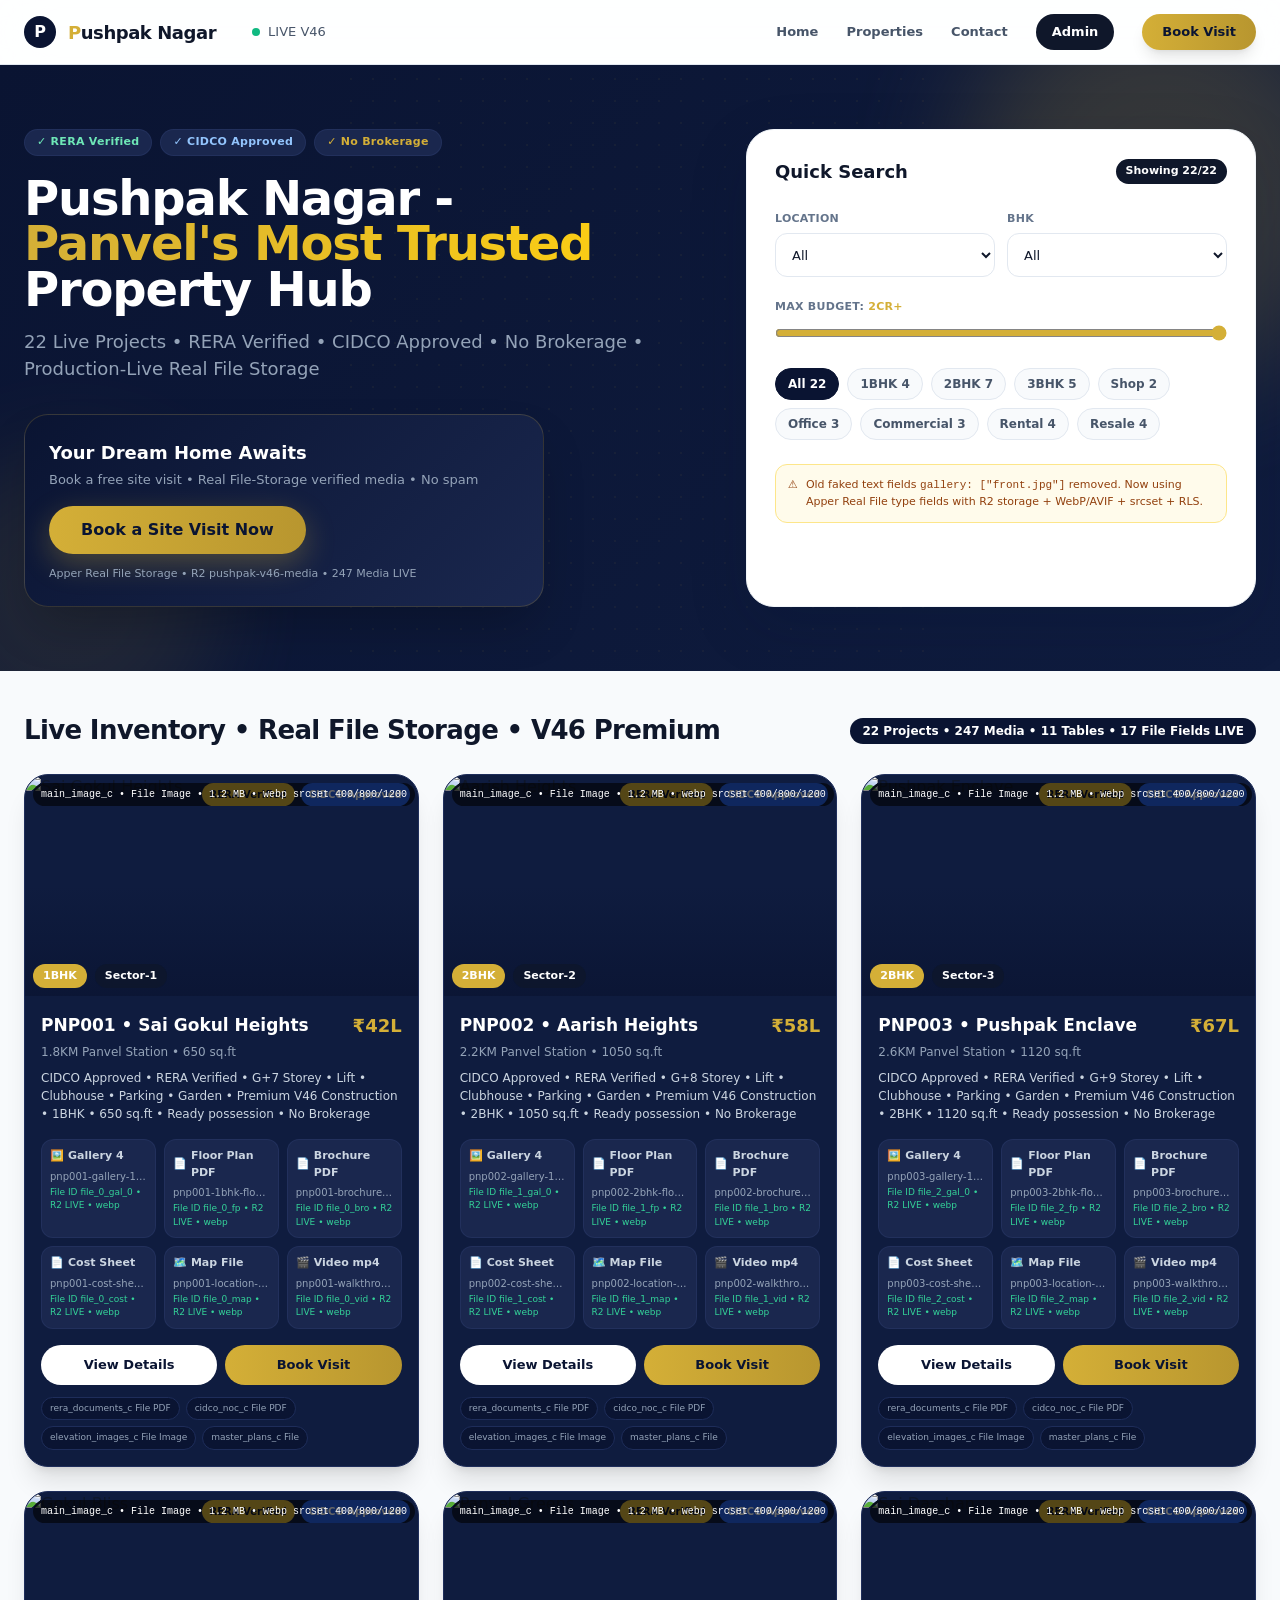
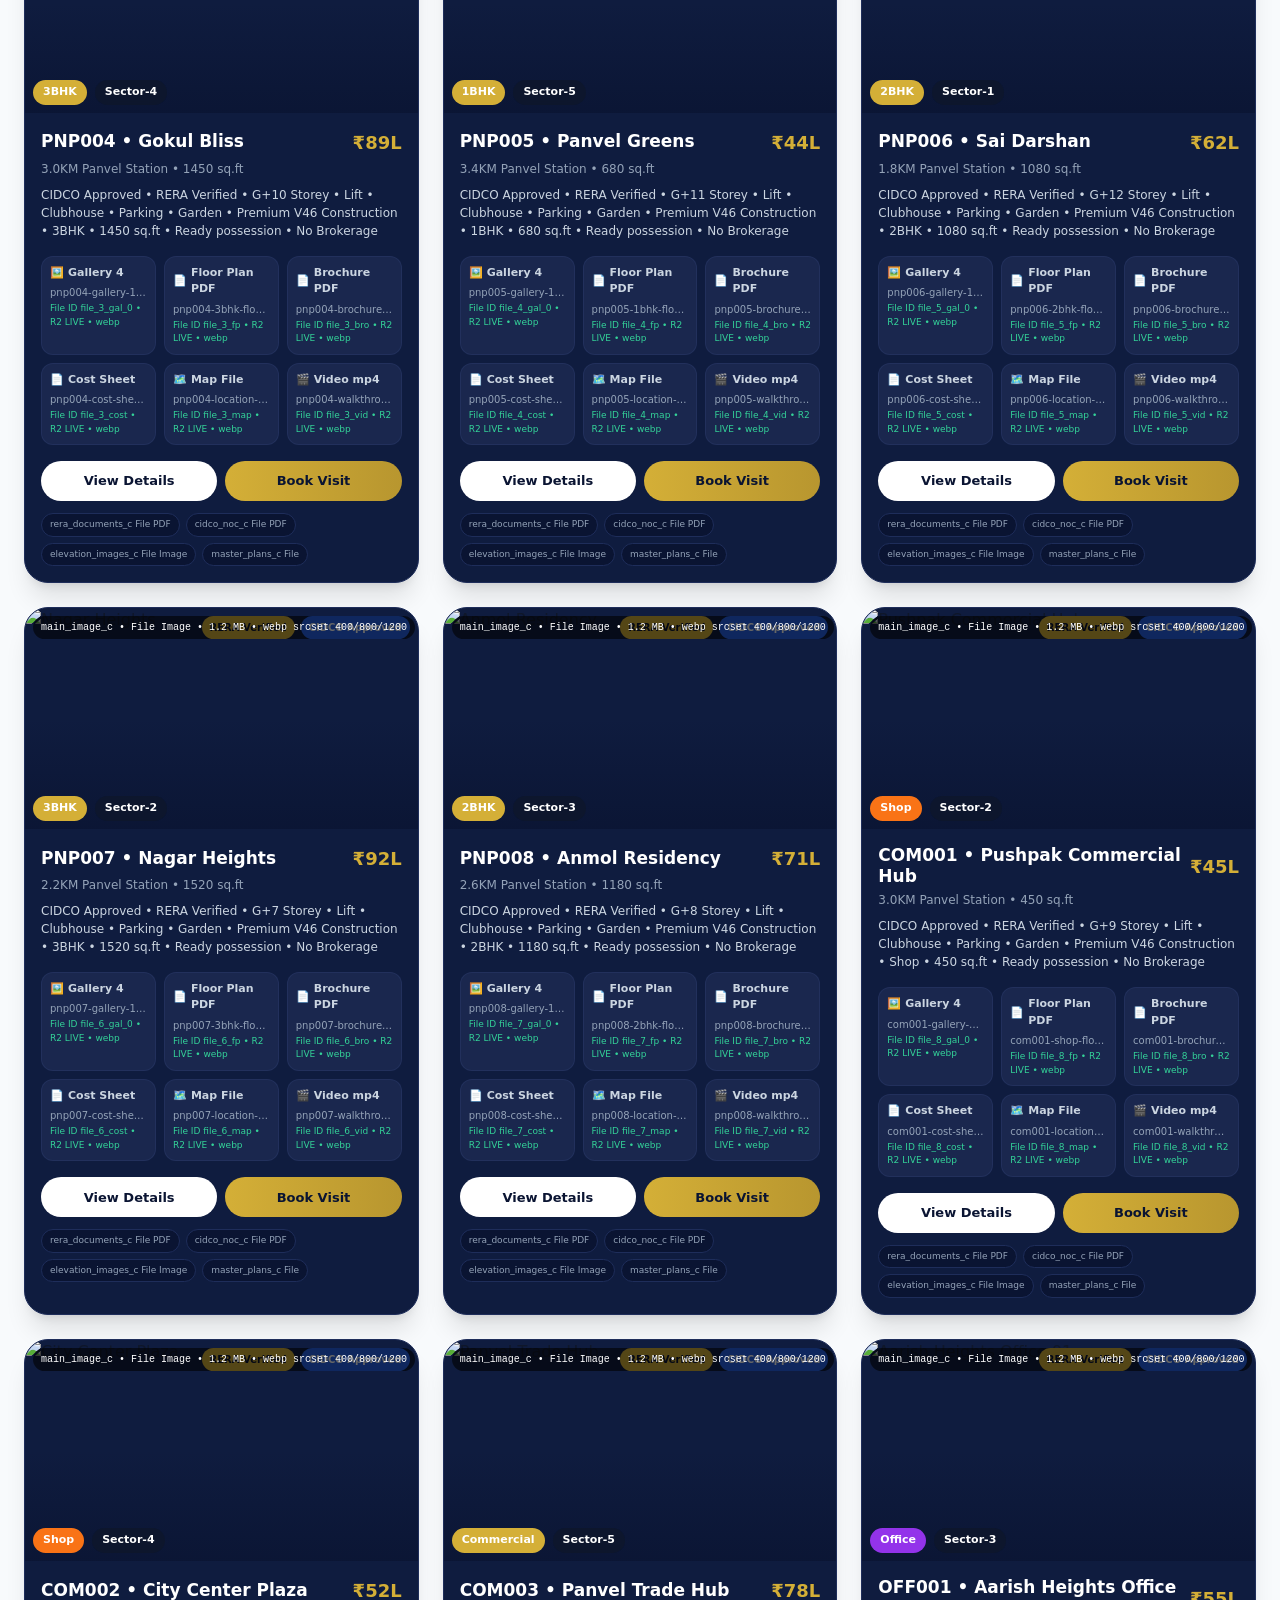
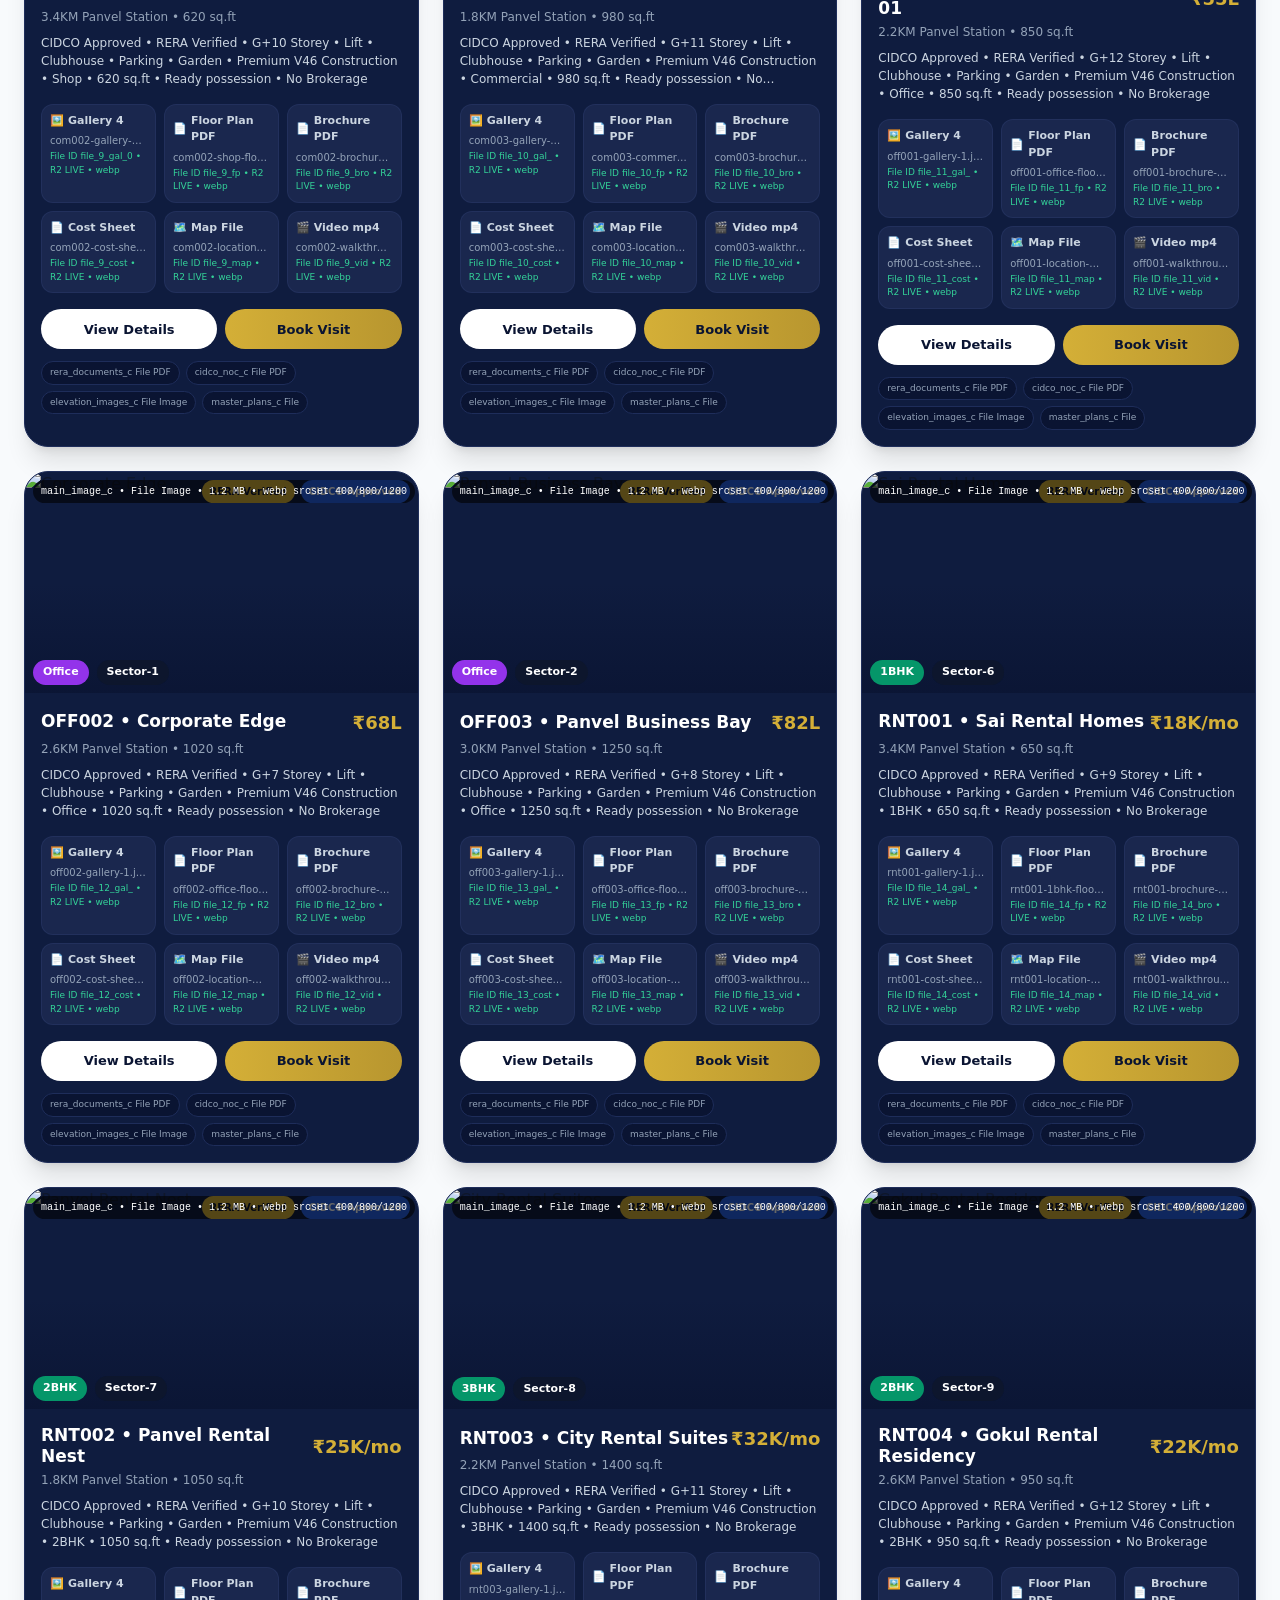
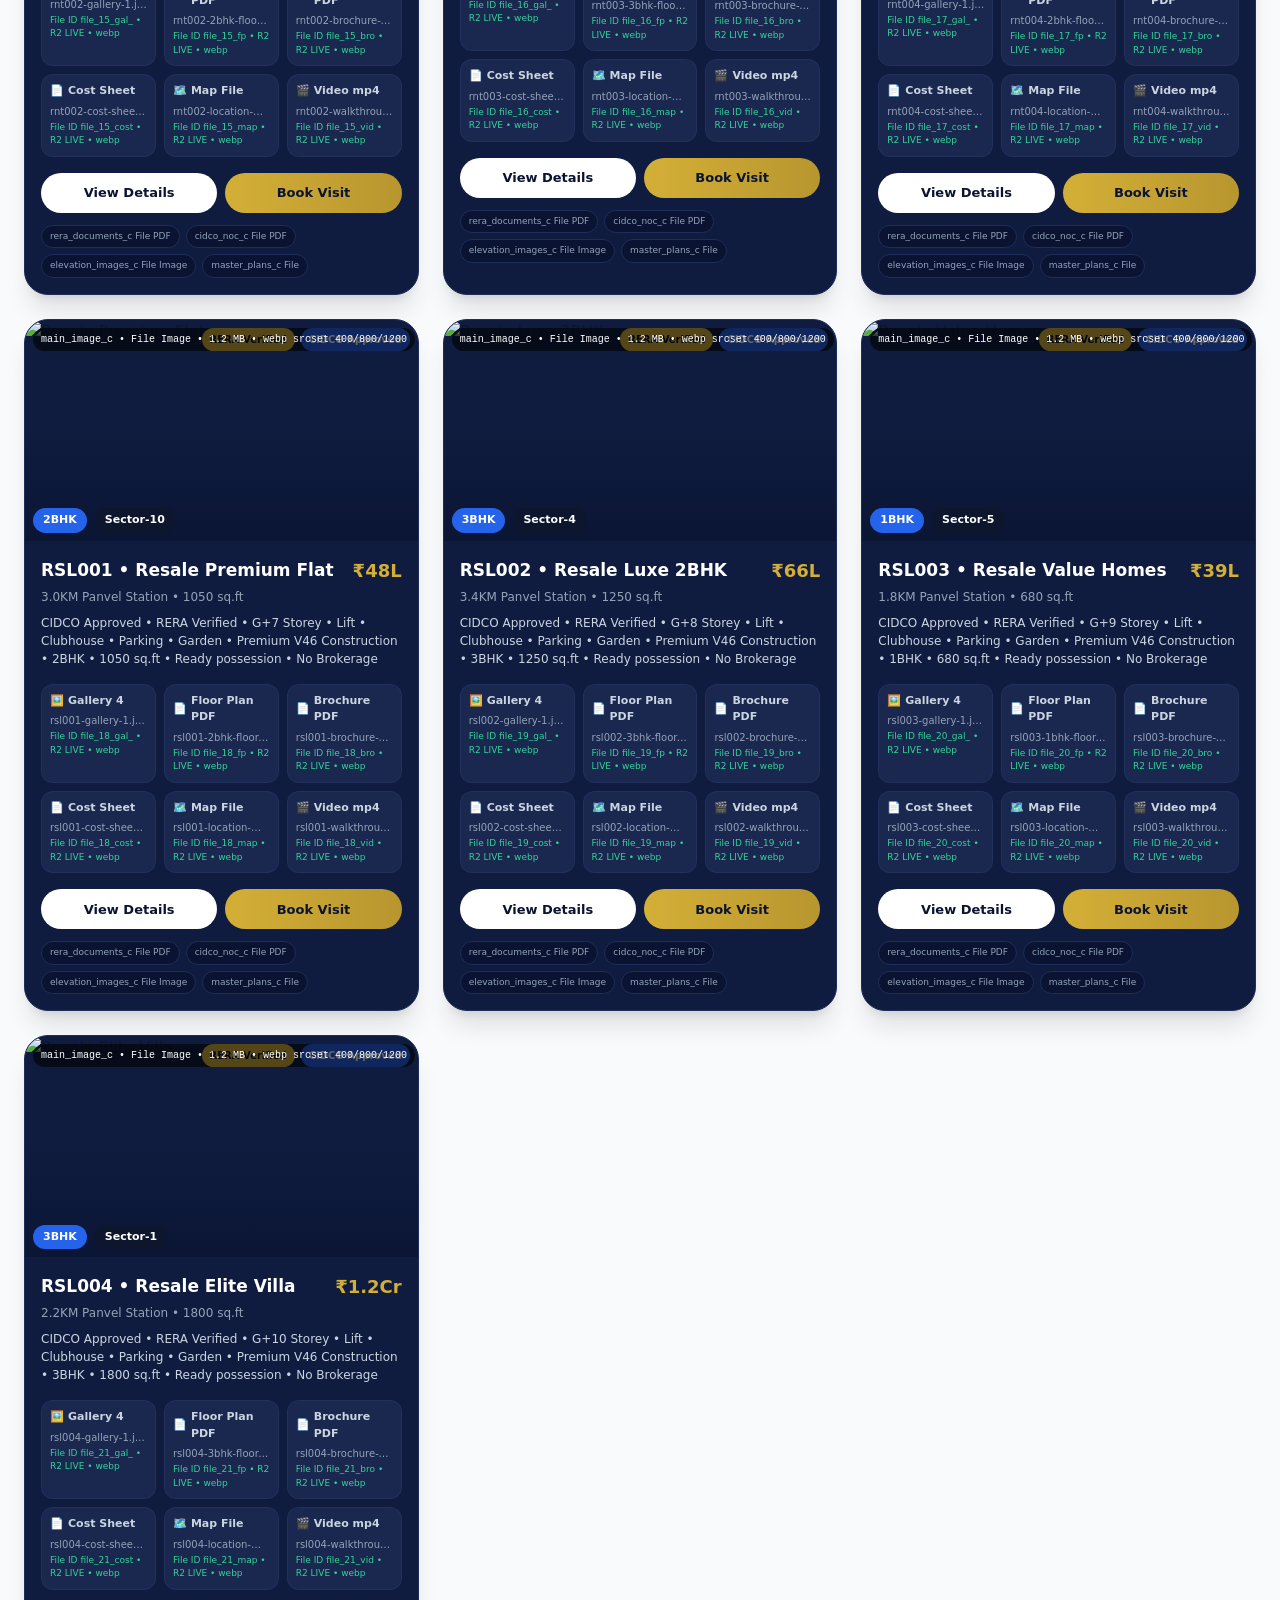
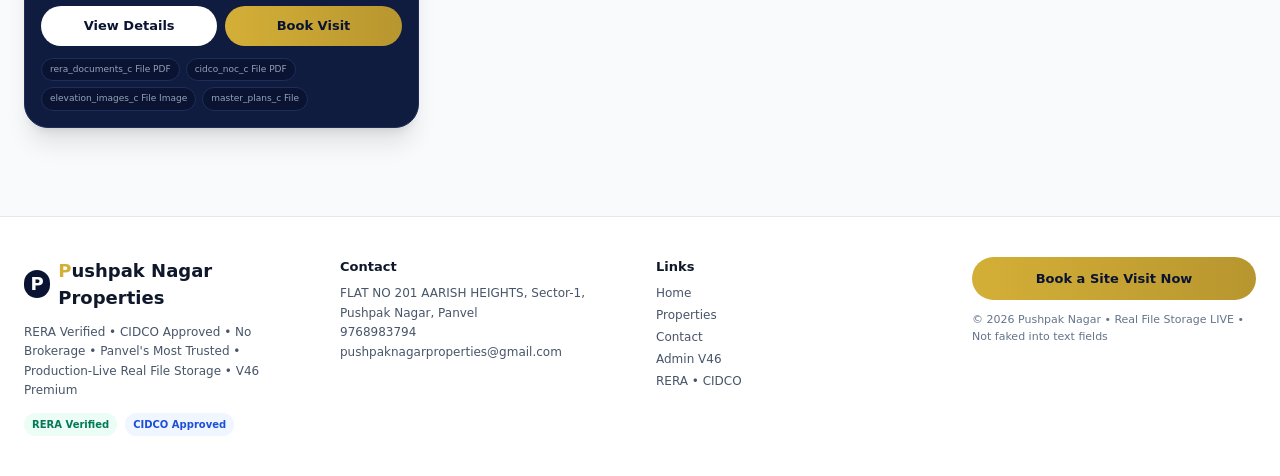
==== commit 60abf466: "Add files via upload Pushpak-Real-File-Storage-Production-Live-Projects-C" ====
--- a/index.html
+++ b/index.html
@@ -4,25 +4,19 @@
   <meta charset="UTF-8">
   <meta name="viewport" content="width=device-width, initial-scale=1">
   <title>React Artifact</title>
-  <style>*,:after,:before{--tw-border-spacing-x:0;--tw-border-spacing-y:0;--tw-translate-x:0;--tw-translate-y:0;--tw-rotate:0;--tw-skew-x:0;--tw-skew-y:0;--tw-scale-x:1;--tw-scale-y:1;--tw-pan-x: ;--tw-pan-y: ;--tw-pinch-zoom: ;--tw-scroll-snap-strictness:proximity;--tw-gradient-from-position: ;--tw-gradient-via-position: ;--tw-gradient-to-position: ;--tw-ordinal: ;--tw-slashed-zero: ;--tw-numeric-figure: ;--tw-numeric-spacing: ;--tw-numeric-fraction: ;--tw-ring-inset: ;--tw-ring-offset-width:0px;--tw-ring-offset-color:#fff;--tw-ring-color:rgba(59,130,246,.5);--tw-ring-offset-shadow:0 0 #0000;--tw-ring-shadow:0 0 #0000;--tw-shadow:0 0 #0000;--tw-shadow-colored:0 0 #0000;--tw-blur: ;--tw-brightness: ;--tw-contrast: ;--tw-grayscale: ;--tw-hue-rotate: ;--tw-invert: ;--tw-saturate: ;--tw-sepia: ;--tw-drop-shadow: ;--tw-backdrop-blur: ;--tw-backdrop-brightness: ;--tw-backdrop-contrast: ;--tw-backdrop-grayscale: ;--tw-backdrop-hue-rotate: ;--tw-backdrop-invert: ;--tw-backdrop-opacity: ;--tw-backdrop-saturate: ;--tw-backdrop-sepia: ;--tw-contain-size: ;--tw-contain-layout: ;--tw-contain-paint: ;--tw-contain-style: }::backdrop{--tw-border-spacing-x:0;--tw-border-spacing-y:0;--tw-translate-x:0;--tw-translate-y:0;--tw-rotate:0;--tw-skew-x:0;--tw-skew-y:0;--tw-scale-x:1;--tw-scale-y:1;--tw-pan-x: ;--tw-pan-y: ;--tw-pinch-zoom: ;--tw-scroll-snap-strictness:proximity;--tw-gradient-from-position: ;--tw-gradient-via-position: ;--tw-gradient-to-position: ;--tw-ordinal: ;--tw-slashed-zero: ;--tw-numeric-figure: ;--tw-numeric-spacing: ;--tw-numeric-fraction: ;--tw-ring-inset: ;--tw-ring-offset-width:0px;--tw-ring-offset-color:#fff;--tw-ring-color:rgba(59,130,246,.5);--tw-ring-offset-shadow:0 0 #0000;--tw-ring-shadow:0 0 #0000;--tw-shadow:0 0 #0000;--tw-shadow-colored:0 0 #0000;--tw-blur: ;--tw-brightness: ;--tw-contrast: ;--tw-grayscale: ;--tw-hue-rotate: ;--tw-invert: ;--tw-saturate: ;--tw-sepia: ;--tw-drop-shadow: ;--tw-backdrop-blur: ;--tw-backdrop-brightness: ;--tw-backdrop-contrast: ;--tw-backdrop-grayscale: ;--tw-backdrop-hue-rotate: ;--tw-backdrop-invert: ;--tw-backdrop-opacity: ;--tw-backdrop-saturate: ;--tw-backdrop-sepia: ;--tw-contain-size: ;--tw-contain-layout: ;--tw-contain-paint: ;--tw-contain-style: }/*! tailwindcss v3.4.18 | MIT License | https://tailwindcss.com*/*,:after,:before{box-sizing:border-box;border:0 solid #e5e7eb}:after,:before{--tw-content:""}:host,html{line-height:1.5;-webkit-text-size-adjust:100%;-moz-tab-size:4;-o-tab-size:4;tab-size:4;font-family:ui-sans-serif,system-ui,sans-serif,Apple Color Emoji,Segoe UI Emoji,Segoe UI Symbol,Noto Color Emoji;font-feature-settings:normal;font-variation-settings:normal;-webkit-tap-highlight-color:transparent}body{line-height:inherit}hr{height:0;color:inherit;border-top-width:1px}abbr:where([title]){-webkit-text-decoration:underline dotted;text-decoration:underline dotted}h1,h2,h3,h4,h5,h6{font-size:inherit;font-weight:inherit}a{color:inherit;text-decoration:inherit}b,strong{font-weight:bolder}code,kbd,pre,samp{font-family:ui-monospace,SFMono-Regular,Menlo,Monaco,Consolas,Liberation Mono,Courier New,monospace;font-feature-settings:normal;font-variation-settings:normal;font-size:1em}small{font-size:80%}sub,sup{font-size:75%;line-height:0;position:relative;vertical-align:baseline}sub{bottom:-.25em}sup{top:-.5em}table{text-indent:0;border-color:inherit;border-collapse:collapse}button,input,optgroup,select,textarea{font-family:inherit;font-feature-settings:inherit;font-variation-settings:inherit;font-size:100%;font-weight:inherit;line-height:inherit;letter-spacing:inherit;color:inherit;margin:0;padding:0}button,select{text-transform:none}button,input:where([type=button]),input:where([type=reset]),input:where([type=submit]){-webkit-appearance:button;background-color:transparent;background-image:none}:-moz-focusring{outline:auto}:-moz-ui-invalid{box-shadow:none}progress{vertical-align:baseline}::-webkit-inner-spin-button,::-webkit-outer-spin-button{height:auto}[type=search]{-webkit-appearance:textfield;outline-offset:-2px}::-webkit-search-decoration{-webkit-appearance:none}::-webkit-file-upload-button{-webkit-appearance:button;font:inherit}summary{display:list-item}blockquote,dd,dl,figure,h1,h2,h3,h4,h5,h6,hr,p,pre{margin:0}fieldset{margin:0}fieldset,legend{padding:0}menu,ol,ul{list-style:none;margin:0;padding:0}dialog{padding:0}textarea{resize:vertical}input::-moz-placeholder,textarea::-moz-placeholder{opacity:1;color:#9ca3af}input::placeholder,textarea::placeholder{opacity:1;color:#9ca3af}[role=button],button{cursor:pointer}:disabled{cursor:default}audio,canvas,embed,iframe,img,object,svg,video{display:block;vertical-align:middle}img,video{max-width:100%;height:auto}[hidden]:where(:not([hidden=until-found])){display:none}.pointer-events-none{pointer-events:none}.fixed{position:fixed}.absolute{position:absolute}.relative{position:relative}.sticky{position:sticky}.inset-0{inset:0}.bottom-0{bottom:0}.bottom-3{bottom:.75rem}.bottom-4{bottom:1rem}.bottom-6{bottom:1.5rem}.bottom-\[-100px\]{bottom:-100px}.left-0{left:0}.left-1\/2{left:50%}.left-3{left:.75rem}.left-\[-60px\]{left:-60px}.right-0{right:0}.right-3{right:.75rem}.right-4{right:1rem}.right-\[-80px\]{right:-80px}.top-0{top:0}.top-1\/2{top:50%}.top-3{top:.75rem}.top-4{top:1rem}.top-\[-50px\]{top:-50px}.z-40{z-index:40}.z-50{z-index:50}.z-\[55\]{z-index:55}.z-\[56\]{z-index:56}.z-\[57\]{z-index:57}.z-\[58\]{z-index:58}.z-\[60\]{z-index:60}.mx-auto{margin-left:auto;margin-right:auto}.mb-2{margin-bottom:.5rem}.mb-3{margin-bottom:.75rem}.mb-6{margin-bottom:1.5rem}.ml-3{margin-left:.75rem}.ml-auto{margin-left:auto}.mr-2{margin-right:.5rem}.mt-1{margin-top:.25rem}.mt-12{margin-top:3rem}.mt-2{margin-top:.5rem}.mt-3{margin-top:.75rem}.mt-4{margin-top:1rem}.mt-5{margin-top:1.25rem}.mt-6{margin-top:1.5rem}.mt-7{margin-top:1.75rem}.mt-8{margin-top:2rem}.line-clamp-3{overflow:hidden;display:-webkit-box;-webkit-box-orient:vertical;-webkit-line-clamp:3}.block{display:block}.flex{display:flex}.inline-flex{display:inline-flex}.table{display:table}.grid{display:grid}.contents{display:contents}.hidden{display:none}.aspect-\[16\/9\]{aspect-ratio:16/9}.aspect-square{aspect-ratio:1/1}.aspect-video{aspect-ratio:16/9}.h-1\.5{height:.375rem}.h-10{height:2.5rem}.h-12{height:3rem}.h-16{height:4rem}.h-2{height:.5rem}.h-20{height:5rem}.h-24{height:6rem}.h-3{height:.75rem}.h-3\.5{height:.875rem}.h-32{height:8rem}.h-4{height:1rem}.h-40{height:10rem}.h-5{height:1.25rem}.h-8{height:2rem}.h-9{height:2.25rem}.h-\[300px\]{height:300px}.h-\[400px\]{height:400px}.h-\[600px\]{height:600px}.h-\[68px\]{height:68px}.h-full{height:100%}.h-screen{height:100vh}.max-h-\[260px\]{max-height:260px}.max-h-\[650px\]{max-height:650px}.max-h-\[90vh\]{max-height:90vh}.min-h-screen{min-height:100vh}.w-1\.5{width:.375rem}.w-12{width:3rem}.w-2{width:.5rem}.w-3{width:.75rem}.w-3\.5{width:.875rem}.w-32{width:8rem}.w-4{width:1rem}.w-40{width:10rem}.w-5{width:1.25rem}.w-8{width:2rem}.w-9{width:2.25rem}.w-\[100\%\]{width:100%}.w-\[300px\]{width:300px}.w-\[400px\]{width:400px}.w-\[600px\]{width:600px}.w-full{width:100%}.max-w-2xl{max-width:42rem}.max-w-4xl{max-width:56rem}.max-w-5xl{max-width:64rem}.max-w-6xl{max-width:72rem}.max-w-\[1440px\]{max-width:1440px}.max-w-\[160px\]{max-width:160px}.max-w-\[90vw\]{max-width:90vw}.max-w-lg{max-width:32rem}.max-w-md{max-width:28rem}.max-w-sm{max-width:24rem}.flex-1{flex:1 1 0%}.-translate-x-1\/2{--tw-translate-x:-50%}.-translate-x-1\/2,.-translate-y-1\/2{transform:translate(var(--tw-translate-x),var(--tw-translate-y)) rotate(var(--tw-rotate)) skewX(var(--tw-skew-x)) skewY(var(--tw-skew-y)) scaleX(var(--tw-scale-x)) scaleY(var(--tw-scale-y))}.-translate-y-1\/2{--tw-translate-y:-50%}@keyframes pulse{50%{opacity:.5}}.animate-pulse{animation:pulse 2s cubic-bezier(.4,0,.6,1) infinite}.cursor-pointer{cursor:pointer}.grid-cols-2{grid-template-columns:repeat(2,minmax(0,1fr))}.grid-cols-3{grid-template-columns:repeat(3,minmax(0,1fr))}.grid-cols-4{grid-template-columns:repeat(4,minmax(0,1fr))}.grid-cols-6{grid-template-columns:repeat(6,minmax(0,1fr))}.flex-col{flex-direction:column}.flex-wrap{flex-wrap:wrap}.items-start{align-items:flex-start}.items-center{align-items:center}.justify-center{justify-content:center}.justify-between{justify-content:space-between}.gap-0\.5{gap:.125rem}.gap-1{gap:.25rem}.gap-1\.5{gap:.375rem}.gap-2{gap:.5rem}.gap-3{gap:.75rem}.gap-4{gap:1rem}.gap-6{gap:1.5rem}.gap-7{gap:1.75rem}.gap-8{gap:2rem}.space-y-1>:not([hidden])~:not([hidden]){--tw-space-y-reverse:0;margin-top:calc(.25rem*(1 - var(--tw-space-y-reverse)));margin-bottom:calc(.25rem*var(--tw-space-y-reverse))}.space-y-2>:not([hidden])~:not([hidden]){--tw-space-y-reverse:0;margin-top:calc(.5rem*(1 - var(--tw-space-y-reverse)));margin-bottom:calc(.5rem*var(--tw-space-y-reverse))}.space-y-3>:not([hidden])~:not([hidden]){--tw-space-y-reverse:0;margin-top:calc(.75rem*(1 - var(--tw-space-y-reverse)));margin-bottom:calc(.75rem*var(--tw-space-y-reverse))}.space-y-6>:not([hidden])~:not([hidden]){--tw-space-y-reverse:0;margin-top:calc(1.5rem*(1 - var(--tw-space-y-reverse)));margin-bottom:calc(1.5rem*var(--tw-space-y-reverse))}.overflow-hidden{overflow:hidden}.overflow-x-auto{overflow-x:auto}.overflow-y-auto{overflow-y:auto}.overflow-x-hidden{overflow-x:hidden}.truncate{overflow:hidden;text-overflow:ellipsis}.truncate,.whitespace-nowrap{white-space:nowrap}.rounded-2xl{border-radius:1rem}.rounded-\[24px\]{border-radius:24px}.rounded-full{border-radius:9999px}.rounded-lg{border-radius:.5rem}.rounded-xl{border-radius:.75rem}.border{border-width:1px}.border-y{border-top-width:1px}.border-b,.border-y{border-bottom-width:1px}.border-t{border-top-width:1px}.border-dashed{border-style:dashed}.border-\[\#0A1432\]{--tw-border-opacity:1;border-color:rgb(10 20 50/var(--tw-border-opacity,1))}.border-\[\#1E2D5A\]{--tw-border-opacity:1;border-color:rgb(30 45 90/var(--tw-border-opacity,1))}.border-\[\#2A3A6A\]\/50{border-color:rgba(42,58,106,.5)}.border-\[\#D4AF37\]\/20{border-color:rgba(212,175,55,.2)}.border-\[\#D4AF37\]\/30{border-color:rgba(212,175,55,.3)}.border-\[\#E2E8F0\]{--tw-border-opacity:1;border-color:rgb(226 232 240/var(--tw-border-opacity,1))}.border-emerald-200{--tw-border-opacity:1;border-color:rgb(167 243 208/var(--tw-border-opacity,1))}.border-emerald-500\/20{border-color:rgba(16,185,129,.2)}.border-emerald-500\/30{border-color:rgba(16,185,129,.3)}.border-red-200{--tw-border-opacity:1;border-color:rgb(254 202 202/var(--tw-border-opacity,1))}.border-slate-100{--tw-border-opacity:1;border-color:rgb(241 245 249/var(--tw-border-opacity,1))}.border-slate-200{--tw-border-opacity:1;border-color:rgb(226 232 240/var(--tw-border-opacity,1))}.border-white\/10{border-color:hsla(0,0%,100%,.1)}.border-white\/15{border-color:hsla(0,0%,100%,.15)}.border-white\/20{border-color:hsla(0,0%,100%,.2)}.bg-\[\#0A1432\]{--tw-bg-opacity:1;background-color:rgb(10 20 50/var(--tw-bg-opacity,1))}.bg-\[\#0A1432\]\/95{background-color:rgba(10,20,50,.95)}.bg-\[\#0F1C3F\]{--tw-bg-opacity:1;background-color:rgb(15 28 63/var(--tw-bg-opacity,1))}.bg-\[\#0F1C3F\]\/90{background-color:rgba(15,28,63,.9)}.bg-\[\#1A274E\]{--tw-bg-opacity:1;background-color:rgb(26 39 78/var(--tw-bg-opacity,1))}.bg-\[\#1A274E\]\/80{background-color:rgba(26,39,78,.8)}.bg-\[\#D4AF37\]{--tw-bg-opacity:1;background-color:rgb(212 175 55/var(--tw-bg-opacity,1))}.bg-\[\#D4AF37\]\/10{background-color:rgba(212,175,55,.1)}.bg-\[\#D4AF37\]\/20{background-color:rgba(212,175,55,.2)}.bg-\[\#D4AF37\]\/5{background-color:rgba(212,175,55,.05)}.bg-\[\#F8FAFC\]{--tw-bg-opacity:1;background-color:rgb(248 250 252/var(--tw-bg-opacity,1))}.bg-black\/40{background-color:rgba(0,0,0,.4)}.bg-black\/60{background-color:rgba(0,0,0,.6)}.bg-black\/70{background-color:rgba(0,0,0,.7)}.bg-blue-100{--tw-bg-opacity:1;background-color:rgb(219 234 254/var(--tw-bg-opacity,1))}.bg-blue-500{--tw-bg-opacity:1;background-color:rgb(59 130 246/var(--tw-bg-opacity,1))}.bg-blue-600{--tw-bg-opacity:1;background-color:rgb(37 99 235/var(--tw-bg-opacity,1))}.bg-emerald-100{--tw-bg-opacity:1;background-color:rgb(209 250 229/var(--tw-bg-opacity,1))}.bg-emerald-400{--tw-bg-opacity:1;background-color:rgb(52 211 153/var(--tw-bg-opacity,1))}.bg-emerald-50{--tw-bg-opacity:1;background-color:rgb(236 253 245/var(--tw-bg-opacity,1))}.bg-emerald-500{--tw-bg-opacity:1;background-color:rgb(16 185 129/var(--tw-bg-opacity,1))}.bg-emerald-500\/10{background-color:rgba(16,185,129,.1)}.bg-emerald-500\/15{background-color:rgba(16,185,129,.15)}.bg-emerald-500\/20{background-color:rgba(16,185,129,.2)}.bg-emerald-600{--tw-bg-opacity:1;background-color:rgb(5 150 105/var(--tw-bg-opacity,1))}.bg-orange-500{--tw-bg-opacity:1;background-color:rgb(249 115 22/var(--tw-bg-opacity,1))}.bg-purple-600{--tw-bg-opacity:1;background-color:rgb(147 51 234/var(--tw-bg-opacity,1))}.bg-red-50{--tw-bg-opacity:1;background-color:rgb(254 242 242/var(--tw-bg-opacity,1))}.bg-red-600{--tw-bg-opacity:1;background-color:rgb(220 38 38/var(--tw-bg-opacity,1))}.bg-slate-100{--tw-bg-opacity:1;background-color:rgb(241 245 249/var(--tw-bg-opacity,1))}.bg-slate-200{--tw-bg-opacity:1;background-color:rgb(226 232 240/var(--tw-bg-opacity,1))}.bg-slate-50{--tw-bg-opacity:1;background-color:rgb(248 250 252/var(--tw-bg-opacity,1))}.bg-slate-900{--tw-bg-opacity:1;background-color:rgb(15 23 42/var(--tw-bg-opacity,1))}.bg-white{--tw-bg-opacity:1;background-color:rgb(255 255 255/var(--tw-bg-opacity,1))}.bg-white\/10{background-color:hsla(0,0%,100%,.1)}.bg-white\/5{background-color:hsla(0,0%,100%,.05)}.bg-yellow-100{--tw-bg-opacity:1;background-color:rgb(254 249 195/var(--tw-bg-opacity,1))}.bg-yellow-400{--tw-bg-opacity:1;background-color:rgb(250 204 21/var(--tw-bg-opacity,1))}.bg-gradient-to-br{background-image:linear-gradient(to bottom right,var(--tw-gradient-stops))}.bg-gradient-to-r{background-image:linear-gradient(to right,var(--tw-gradient-stops))}.bg-gradient-to-t{background-image:linear-gradient(to top,var(--tw-gradient-stops))}.from-\[\#0A1432\]{--tw-gradient-from:#0a1432 var(--tw-gradient-from-position);--tw-gradient-to:rgba(10,20,50,0) var(--tw-gradient-to-position);--tw-gradient-stops:var(--tw-gradient-from),var(--tw-gradient-to)}.from-\[\#D4AF37\]{--tw-gradient-from:#d4af37 var(--tw-gradient-from-position);--tw-gradient-to:rgba(212,175,55,0) var(--tw-gradient-to-position);--tw-gradient-stops:var(--tw-gradient-from),var(--tw-gradient-to)}.from-emerald-500{--tw-gradient-from:#10b981 var(--tw-gradient-from-position);--tw-gradient-to:rgba(16,185,129,0) var(--tw-gradient-to-position);--tw-gradient-stops:var(--tw-gradient-from),var(--tw-gradient-to)}.via-transparent{--tw-gradient-to:transparent var(--tw-gradient-to-position);--tw-gradient-stops:var(--tw-gradient-from),transparent var(--tw-gradient-via-position),var(--tw-gradient-to)}.to-\[\#0F1C3F\]{--tw-gradient-to:#0f1c3f var(--tw-gradient-to-position)}.to-\[\#1A274E\]{--tw-gradient-to:#1a274e var(--tw-gradient-to-position)}.to-\[\#B8962F\]{--tw-gradient-to:#b8962f var(--tw-gradient-to-position)}.to-\[\#FACC15\]{--tw-gradient-to:#facc15 var(--tw-gradient-to-position)}.to-emerald-600{--tw-gradient-to:#059669 var(--tw-gradient-to-position)}.to-transparent{--tw-gradient-to:transparent var(--tw-gradient-to-position)}.bg-clip-text{-webkit-background-clip:text;background-clip:text}.object-cover{-o-object-fit:cover;object-fit:cover}.p-1{padding:.25rem}.p-2{padding:.5rem}.p-3{padding:.75rem}.p-3\.5{padding:.875rem}.p-4{padding:1rem}.p-5{padding:1.25rem}.p-6{padding:1.5rem}.p-7{padding:1.75rem}.p-8{padding:2rem}.px-1\.5{padding-left:.375rem;padding-right:.375rem}.px-2{padding-left:.5rem;padding-right:.5rem}.px-2\.5{padding-left:.625rem;padding-right:.625rem}.px-3{padding-left:.75rem;padding-right:.75rem}.px-3\.5{padding-left:.875rem;padding-right:.875rem}.px-4{padding-left:1rem;padding-right:1rem}.px-5{padding-left:1.25rem;padding-right:1.25rem}.px-6{padding-left:1.5rem;padding-right:1.5rem}.px-7{padding-left:1.75rem;padding-right:1.75rem}.py-0\.5{padding-top:.125rem;padding-bottom:.125rem}.py-1{padding-top:.25rem;padding-bottom:.25rem}.py-1\.5{padding-top:.375rem;padding-bottom:.375rem}.py-10{padding-top:2.5rem;padding-bottom:2.5rem}.py-12{padding-top:3rem;padding-bottom:3rem}.py-16{padding-top:4rem;padding-bottom:4rem}.py-2{padding-top:.5rem;padding-bottom:.5rem}.py-2\.5{padding-top:.625rem;padding-bottom:.625rem}.py-3{padding-top:.75rem;padding-bottom:.75rem}.pb-4{padding-bottom:1rem}.pl-9{padding-left:2.25rem}.pr-4{padding-right:1rem}.pt-1{padding-top:.25rem}.text-left{text-align:left}.text-center{text-align:center}.font-mono{font-family:ui-monospace,SFMono-Regular,Menlo,Monaco,Consolas,Liberation Mono,Courier New,monospace}.text-2xl{font-size:1.5rem;line-height:2rem}.text-\[10px\]{font-size:10px}.text-\[11px\]{font-size:11px}.text-\[12px\]{font-size:12px}.text-\[13px\]{font-size:13px}.text-\[15px\]{font-size:15px}.text-\[18px\]{font-size:18px}.text-\[20px\]{font-size:20px}.text-\[22px\]{font-size:22px}.text-\[24px\]{font-size:24px}.text-\[26px\]{font-size:26px}.text-\[32px\]{font-size:32px}.text-\[6px\]{font-size:6px}.text-\[7px\]{font-size:7px}.text-\[8px\]{font-size:8px}.text-\[9px\]{font-size:9px}.text-lg{font-size:1.125rem;line-height:1.75rem}.text-sm{font-size:.875rem;line-height:1.25rem}.text-xl{font-size:1.25rem;line-height:1.75rem}.text-xs{font-size:.75rem;line-height:1rem}.font-black{font-weight:900}.font-bold{font-weight:700}.font-extrabold{font-weight:800}.uppercase{text-transform:uppercase}.leading-\[0\.92\]{line-height:.92}.leading-relaxed{line-height:1.625}.leading-tight{line-height:1.25}.tracking-\[0\.3em\]{letter-spacing:.3em}.tracking-tight{letter-spacing:-.025em}.tracking-widest{letter-spacing:.1em}.text-\[\#0A1432\]{--tw-text-opacity:1;color:rgb(10 20 50/var(--tw-text-opacity,1))}.text-\[\#64748B\]{--tw-text-opacity:1;color:rgb(100 116 139/var(--tw-text-opacity,1))}.text-\[\#94A3B8\]{--tw-text-opacity:1;color:rgb(148 163 184/var(--tw-text-opacity,1))}.text-\[\#B8962F\]{--tw-text-opacity:1;color:rgb(184 150 47/var(--tw-text-opacity,1))}.text-\[\#CBD5E1\]{--tw-text-opacity:1;color:rgb(203 213 225/var(--tw-text-opacity,1))}.text-\[\#D4AF37\]{--tw-text-opacity:1;color:rgb(212 175 55/var(--tw-text-opacity,1))}.text-black{--tw-text-opacity:1;color:rgb(0 0 0/var(--tw-text-opacity,1))}.text-blue-400{--tw-text-opacity:1;color:rgb(96 165 250/var(--tw-text-opacity,1))}.text-blue-600{--tw-text-opacity:1;color:rgb(37 99 235/var(--tw-text-opacity,1))}.text-blue-700{--tw-text-opacity:1;color:rgb(29 78 216/var(--tw-text-opacity,1))}.text-emerald-300{--tw-text-opacity:1;color:rgb(110 231 183/var(--tw-text-opacity,1))}.text-emerald-400{--tw-text-opacity:1;color:rgb(52 211 153/var(--tw-text-opacity,1))}.text-emerald-600{--tw-text-opacity:1;color:rgb(5 150 105/var(--tw-text-opacity,1))}.text-emerald-700{--tw-text-opacity:1;color:rgb(4 120 87/var(--tw-text-opacity,1))}.text-emerald-800{--tw-text-opacity:1;color:rgb(6 95 70/var(--tw-text-opacity,1))}.text-green-700{--tw-text-opacity:1;color:rgb(21 128 61/var(--tw-text-opacity,1))}.text-red-600{--tw-text-opacity:1;color:rgb(220 38 38/var(--tw-text-opacity,1))}.text-slate-400{--tw-text-opacity:1;color:rgb(148 163 184/var(--tw-text-opacity,1))}.text-slate-500{--tw-text-opacity:1;color:rgb(100 116 139/var(--tw-text-opacity,1))}.text-slate-600{--tw-text-opacity:1;color:rgb(71 85 105/var(--tw-text-opacity,1))}.text-slate-900{--tw-text-opacity:1;color:rgb(15 23 42/var(--tw-text-opacity,1))}.text-transparent{color:transparent}.text-white{--tw-text-opacity:1;color:rgb(255 255 255/var(--tw-text-opacity,1))}.text-yellow-700{--tw-text-opacity:1;color:rgb(161 98 7/var(--tw-text-opacity,1))}.antialiased{-webkit-font-smoothing:antialiased;-moz-osx-font-smoothing:grayscale}.accent-\[\#D4AF37\]{accent-color:#d4af37}.opacity-50{opacity:.5}.opacity-70{opacity:.7}.opacity-\[0\.03\]{opacity:.03}.opacity-\[0\.05\]{opacity:.05}.shadow-2xl{--tw-shadow:0 25px 50px -12px rgba(0,0,0,.25);--tw-shadow-colored:0 25px 50px -12px var(--tw-shadow-color)}.shadow-2xl,.shadow-\[0_0_0_1px_rgba\(212\2c 175\2c 55\2c 0\.1\)\]{box-shadow:var(--tw-ring-offset-shadow,0 0 #0000),var(--tw-ring-shadow,0 0 #0000),var(--tw-shadow)}.shadow-\[0_0_0_1px_rgba\(212\2c 175\2c 55\2c 0\.1\)\]{--tw-shadow:0 0 0 1px rgba(212,175,55,.1);--tw-shadow-colored:0 0 0 1px var(--tw-shadow-color)}.shadow-\[0_20px_60px_rgba\(0\2c 0\2c 0\2c 0\.15\)\]{--tw-shadow:0 20px 60px rgba(0,0,0,.15);--tw-shadow-colored:0 20px 60px var(--tw-shadow-color);box-shadow:var(--tw-ring-offset-shadow,0 0 #0000),var(--tw-ring-shadow,0 0 #0000),var(--tw-shadow)}.shadow-\[0_20px_60px_rgba\(0\2c 0\2c 0\2c 0\.4\)\2c 0_0_0_1px_rgba\(212\2c 175\2c 55\2c 0\.1\)\]{--tw-shadow:0 20px 60px rgba(0,0,0,.4),0 0 0 1px rgba(212,175,55,.1);--tw-shadow-colored:0 20px 60px var(--tw-shadow-color),0 0 0 1px var(--tw-shadow-color);box-shadow:var(--tw-ring-offset-shadow,0 0 #0000),var(--tw-ring-shadow,0 0 #0000),var(--tw-shadow)}.shadow-\[0_4px_12px_rgba\(212\2c 175\2c 55\2c 0\.3\)\]{--tw-shadow:0 4px 12px rgba(212,175,55,.3);--tw-shadow-colored:0 4px 12px var(--tw-shadow-color);box-shadow:var(--tw-ring-offset-shadow,0 0 #0000),var(--tw-ring-shadow,0 0 #0000),var(--tw-shadow)}.shadow-\[0_8px_24px_rgba\(0\2c 0\2c 0\2c 0\.1\)\]{--tw-shadow:0 8px 24px rgba(0,0,0,.1);--tw-shadow-colored:0 8px 24px var(--tw-shadow-color);box-shadow:var(--tw-ring-offset-shadow,0 0 #0000),var(--tw-ring-shadow,0 0 #0000),var(--tw-shadow)}.shadow-\[0_8px_24px_rgba\(212\2c 175\2c 55\2c 0\.25\)\]{--tw-shadow:0 8px 24px rgba(212,175,55,.25);--tw-shadow-colored:0 8px 24px var(--tw-shadow-color);box-shadow:var(--tw-ring-offset-shadow,0 0 #0000),var(--tw-ring-shadow,0 0 #0000),var(--tw-shadow)}.shadow-\[0_8px_24px_rgba\(212\2c 175\2c 55\2c 0\.3\)\]{--tw-shadow:0 8px 24px rgba(212,175,55,.3);--tw-shadow-colored:0 8px 24px var(--tw-shadow-color)}.shadow-\[0_8px_24px_rgba\(212\2c 175\2c 55\2c 0\.3\)\],.shadow-sm{box-shadow:var(--tw-ring-offset-shadow,0 0 #0000),var(--tw-ring-shadow,0 0 #0000),var(--tw-shadow)}.shadow-sm{--tw-shadow:0 1px 2px 0 rgba(0,0,0,.05);--tw-shadow-colored:0 1px 2px 0 var(--tw-shadow-color)}.shadow-xl{--tw-shadow:0 20px 25px -5px rgba(0,0,0,.1),0 8px 10px -6px rgba(0,0,0,.1);--tw-shadow-colored:0 20px 25px -5px var(--tw-shadow-color),0 8px 10px -6px var(--tw-shadow-color);box-shadow:var(--tw-ring-offset-shadow,0 0 #0000),var(--tw-ring-shadow,0 0 #0000),var(--tw-shadow)}.blur-2xl{--tw-blur:blur(40px)}.blur-2xl,.blur-\[60px\]{filter:var(--tw-blur) var(--tw-brightness) var(--tw-contrast) var(--tw-grayscale) var(--tw-hue-rotate) var(--tw-invert) var(--tw-saturate) var(--tw-sepia) var(--tw-drop-shadow)}.blur-\[60px\]{--tw-blur:blur(60px)}.blur-\[80px\]{--tw-blur:blur(80px)}.blur-\[80px\],.blur-xl{filter:var(--tw-blur) var(--tw-brightness) var(--tw-contrast) var(--tw-grayscale) var(--tw-hue-rotate) var(--tw-invert) var(--tw-saturate) var(--tw-sepia) var(--tw-drop-shadow)}.blur-xl{--tw-blur:blur(24px)}.filter{filter:var(--tw-blur) var(--tw-brightness) var(--tw-contrast) var(--tw-grayscale) var(--tw-hue-rotate) var(--tw-invert) var(--tw-saturate) var(--tw-sepia) var(--tw-drop-shadow)}.backdrop-blur{--tw-backdrop-blur:blur(8px)}.backdrop-blur,.backdrop-blur-sm{backdrop-filter:var(--tw-backdrop-blur) var(--tw-backdrop-brightness) var(--tw-backdrop-contrast) var(--tw-backdrop-grayscale) var(--tw-backdrop-hue-rotate) var(--tw-backdrop-invert) var(--tw-backdrop-opacity) var(--tw-backdrop-saturate) var(--tw-backdrop-sepia)}.backdrop-blur-sm{--tw-backdrop-blur:blur(4px)}.backdrop-blur-xl{--tw-backdrop-blur:blur(24px);backdrop-filter:var(--tw-backdrop-blur) var(--tw-backdrop-brightness) var(--tw-backdrop-contrast) var(--tw-backdrop-grayscale) var(--tw-backdrop-hue-rotate) var(--tw-backdrop-invert) var(--tw-backdrop-opacity) var(--tw-backdrop-saturate) var(--tw-backdrop-sepia)}.transition{transition-property:color,background-color,border-color,text-decoration-color,fill,stroke,opacity,box-shadow,transform,filter,backdrop-filter;transition-timing-function:cubic-bezier(.4,0,.2,1);transition-duration:.15s}.transition-all{transition-property:all;transition-timing-function:cubic-bezier(.4,0,.2,1);transition-duration:.15s}.duration-700{transition-duration:.7s}#root,body,html{min-height:100%}body{margin:0;font-family:Inter,ui-sans-serif,system-ui,-apple-system,BlinkMacSystemFont,Segoe UI,sans-serif}[role=button]:not([aria-disabled=true]),button:not(:disabled),label[for],select:not(:disabled),summary{cursor:pointer}.selection\:bg-\[\#D4AF37\]\/30 ::-moz-selection{background-color:rgba(212,175,55,.3)}.selection\:bg-\[\#D4AF37\]\/30 ::selection{background-color:rgba(212,175,55,.3)}.selection\:bg-\[\#D4AF37\]\/30::-moz-selection{background-color:rgba(212,175,55,.3)}.selection\:bg-\[\#D4AF37\]\/30::selection{background-color:rgba(212,175,55,.3)}.hover\:scale-\[1\.02\]:hover{--tw-scale-x:1.02;--tw-scale-y:1.02}.hover\:scale-\[1\.02\]:hover,.hover\:scale-\[1\.03\]:hover{transform:translate(var(--tw-translate-x),var(--tw-translate-y)) rotate(var(--tw-rotate)) skewX(var(--tw-skew-x)) skewY(var(--tw-skew-y)) scaleX(var(--tw-scale-x)) scaleY(var(--tw-scale-y))}.hover\:scale-\[1\.03\]:hover{--tw-scale-x:1.03;--tw-scale-y:1.03}.hover\:scale-\[1\.05\]:hover{--tw-scale-x:1.05;--tw-scale-y:1.05;transform:translate(var(--tw-translate-x),var(--tw-translate-y)) rotate(var(--tw-rotate)) skewX(var(--tw-skew-x)) skewY(var(--tw-skew-y)) scaleX(var(--tw-scale-x)) scaleY(var(--tw-scale-y))}.hover\:border-\[\#D4AF37\]\/30:hover{border-color:rgba(212,175,55,.3)}.hover\:border-\[\#D4AF37\]\/50:hover{border-color:rgba(212,175,55,.5)}.hover\:bg-\[\#0A1432\]:hover{--tw-bg-opacity:1;background-color:rgb(10 20 50/var(--tw-bg-opacity,1))}.hover\:bg-\[\#0F1C3F\]:hover{--tw-bg-opacity:1;background-color:rgb(15 28 63/var(--tw-bg-opacity,1))}.hover\:bg-\[\#D4AF37\]\/20:hover{background-color:rgba(212,175,55,.2)}.hover\:bg-slate-50:hover{--tw-bg-opacity:1;background-color:rgb(248 250 252/var(--tw-bg-opacity,1))}.hover\:bg-white\/10:hover{background-color:hsla(0,0%,100%,.1)}.hover\:bg-white\/15:hover{background-color:hsla(0,0%,100%,.15)}.hover\:text-\[\#D4AF37\]:hover{--tw-text-opacity:1;color:rgb(212 175 55/var(--tw-text-opacity,1))}.hover\:text-white:hover{--tw-text-opacity:1;color:rgb(255 255 255/var(--tw-text-opacity,1))}.hover\:shadow-\[0_0_0_1px_rgba\(212\2c 175\2c 55\2c 0\.1\)\2c 0_20px_40px_rgba\(0\2c 0\2c 0\2c 0\.2\)\]:hover{--tw-shadow:0 0 0 1px rgba(212,175,55,.1),0 20px 40px rgba(0,0,0,.2);--tw-shadow-colored:0 0 0 1px var(--tw-shadow-color),0 20px 40px var(--tw-shadow-color);box-shadow:var(--tw-ring-offset-shadow,0 0 #0000),var(--tw-ring-shadow,0 0 #0000),var(--tw-shadow)}.hover\:shadow-md:hover{--tw-shadow:0 4px 6px -1px rgba(0,0,0,.1),0 2px 4px -2px rgba(0,0,0,.1);--tw-shadow-colored:0 4px 6px -1px var(--tw-shadow-color),0 2px 4px -2px var(--tw-shadow-color);box-shadow:var(--tw-ring-offset-shadow,0 0 #0000),var(--tw-ring-shadow,0 0 #0000),var(--tw-shadow)}.group:hover .group-hover\:scale-\[1\.05\]{--tw-scale-x:1.05;--tw-scale-y:1.05;transform:translate(var(--tw-translate-x),var(--tw-translate-y)) rotate(var(--tw-rotate)) skewX(var(--tw-skew-x)) skewY(var(--tw-skew-y)) scaleX(var(--tw-scale-x)) scaleY(var(--tw-scale-y))}@media (min-width:640px){.sm\:grid-cols-2{grid-template-columns:repeat(2,minmax(0,1fr))}}@media (min-width:768px){.md\:col-span-2{grid-column:span 2/span 2}.md\:block{display:block}.md\:flex{display:flex}.md\:hidden{display:none}.md\:grid-cols-2{grid-template-columns:repeat(2,minmax(0,1fr))}.md\:grid-cols-3{grid-template-columns:repeat(3,minmax(0,1fr))}.md\:grid-cols-4{grid-template-columns:repeat(4,minmax(0,1fr))}.md\:grid-cols-6{grid-template-columns:repeat(6,minmax(0,1fr))}.md\:grid-cols-\[1\.2fr_0\.8fr\]{grid-template-columns:1.2fr .8fr}.md\:grid-cols-\[1\.6fr_0\.8fr\]{grid-template-columns:1.6fr .8fr}.md\:rounded-\[32px\]{border-radius:32px}.md\:p-8{padding:2rem}.md\:p-9{padding:2.25rem}.md\:py-24{padding-top:6rem;padding-bottom:6rem}.md\:text-\[17px\]{font-size:17px}.md\:text-\[48px\]{font-size:48px}}@media (min-width:1024px){.lg\:inline{display:inline}.lg\:hidden{display:none}.lg\:grid-cols-3{grid-template-columns:repeat(3,minmax(0,1fr))}}</style>
+  <style>*,:after,:before{--tw-border-spacing-x:0;--tw-border-spacing-y:0;--tw-translate-x:0;--tw-translate-y:0;--tw-rotate:0;--tw-skew-x:0;--tw-skew-y:0;--tw-scale-x:1;--tw-scale-y:1;--tw-pan-x: ;--tw-pan-y: ;--tw-pinch-zoom: ;--tw-scroll-snap-strictness:proximity;--tw-gradient-from-position: ;--tw-gradient-via-position: ;--tw-gradient-to-position: ;--tw-ordinal: ;--tw-slashed-zero: ;--tw-numeric-figure: ;--tw-numeric-spacing: ;--tw-numeric-fraction: ;--tw-ring-inset: ;--tw-ring-offset-width:0px;--tw-ring-offset-color:#fff;--tw-ring-color:rgba(59,130,246,.5);--tw-ring-offset-shadow:0 0 #0000;--tw-ring-shadow:0 0 #0000;--tw-shadow:0 0 #0000;--tw-shadow-colored:0 0 #0000;--tw-blur: ;--tw-brightness: ;--tw-contrast: ;--tw-grayscale: ;--tw-hue-rotate: ;--tw-invert: ;--tw-saturate: ;--tw-sepia: ;--tw-drop-shadow: ;--tw-backdrop-blur: ;--tw-backdrop-brightness: ;--tw-backdrop-contrast: ;--tw-backdrop-grayscale: ;--tw-backdrop-hue-rotate: ;--tw-backdrop-invert: ;--tw-backdrop-opacity: ;--tw-backdrop-saturate: ;--tw-backdrop-sepia: ;--tw-contain-size: ;--tw-contain-layout: ;--tw-contain-paint: ;--tw-contain-style: }::backdrop{--tw-border-spacing-x:0;--tw-border-spacing-y:0;--tw-translate-x:0;--tw-translate-y:0;--tw-rotate:0;--tw-skew-x:0;--tw-skew-y:0;--tw-scale-x:1;--tw-scale-y:1;--tw-pan-x: ;--tw-pan-y: ;--tw-pinch-zoom: ;--tw-scroll-snap-strictness:proximity;--tw-gradient-from-position: ;--tw-gradient-via-position: ;--tw-gradient-to-position: ;--tw-ordinal: ;--tw-slashed-zero: ;--tw-numeric-figure: ;--tw-numeric-spacing: ;--tw-numeric-fraction: ;--tw-ring-inset: ;--tw-ring-offset-width:0px;--tw-ring-offset-color:#fff;--tw-ring-color:rgba(59,130,246,.5);--tw-ring-offset-shadow:0 0 #0000;--tw-ring-shadow:0 0 #0000;--tw-shadow:0 0 #0000;--tw-shadow-colored:0 0 #0000;--tw-blur: ;--tw-brightness: ;--tw-contrast: ;--tw-grayscale: ;--tw-hue-rotate: ;--tw-invert: ;--tw-saturate: ;--tw-sepia: ;--tw-drop-shadow: ;--tw-backdrop-blur: ;--tw-backdrop-brightness: ;--tw-backdrop-contrast: ;--tw-backdrop-grayscale: ;--tw-backdrop-hue-rotate: ;--tw-backdrop-invert: ;--tw-backdrop-opacity: ;--tw-backdrop-saturate: ;--tw-backdrop-sepia: ;--tw-contain-size: ;--tw-contain-layout: ;--tw-contain-paint: ;--tw-contain-style: }/*! tailwindcss v3.4.18 | MIT License | https://tailwindcss.com*/*,:after,:before{box-sizing:border-box;border:0 solid #e5e7eb}:after,:before{--tw-content:""}:host,html{line-height:1.5;-webkit-text-size-adjust:100%;-moz-tab-size:4;-o-tab-size:4;tab-size:4;font-family:ui-sans-serif,system-ui,sans-serif,Apple Color Emoji,Segoe UI Emoji,Segoe UI Symbol,Noto Color Emoji;font-feature-settings:normal;font-variation-settings:normal;-webkit-tap-highlight-color:transparent}body{line-height:inherit}hr{height:0;color:inherit;border-top-width:1px}abbr:where([title]){-webkit-text-decoration:underline dotted;text-decoration:underline dotted}h1,h2,h3,h4,h5,h6{font-size:inherit;font-weight:inherit}a{color:inherit;text-decoration:inherit}b,strong{font-weight:bolder}code,kbd,pre,samp{font-family:ui-monospace,SFMono-Regular,Menlo,Monaco,Consolas,Liberation Mono,Courier New,monospace;font-feature-settings:normal;font-variation-settings:normal;font-size:1em}small{font-size:80%}sub,sup{font-size:75%;line-height:0;position:relative;vertical-align:baseline}sub{bottom:-.25em}sup{top:-.5em}table{text-indent:0;border-color:inherit;border-collapse:collapse}button,input,optgroup,select,textarea{font-family:inherit;font-feature-settings:inherit;font-variation-settings:inherit;font-size:100%;font-weight:inherit;line-height:inherit;letter-spacing:inherit;color:inherit;margin:0;padding:0}button,select{text-transform:none}button,input:where([type=button]),input:where([type=reset]),input:where([type=submit]){-webkit-appearance:button;background-color:transparent;background-image:none}:-moz-focusring{outline:auto}:-moz-ui-invalid{box-shadow:none}progress{vertical-align:baseline}::-webkit-inner-spin-button,::-webkit-outer-spin-button{height:auto}[type=search]{-webkit-appearance:textfield;outline-offset:-2px}::-webkit-search-decoration{-webkit-appearance:none}::-webkit-file-upload-button{-webkit-appearance:button;font:inherit}summary{display:list-item}blockquote,dd,dl,figure,h1,h2,h3,h4,h5,h6,hr,p,pre{margin:0}fieldset{margin:0}fieldset,legend{padding:0}menu,ol,ul{list-style:none;margin:0;padding:0}dialog{padding:0}textarea{resize:vertical}input::-moz-placeholder,textarea::-moz-placeholder{opacity:1;color:#9ca3af}input::placeholder,textarea::placeholder{opacity:1;color:#9ca3af}[role=button],button{cursor:pointer}:disabled{cursor:default}audio,canvas,embed,iframe,img,object,svg,video{display:block;vertical-align:middle}img,video{max-width:100%;height:auto}[hidden]:where(:not([hidden=until-found])){display:none}.fixed{position:fixed}.absolute{position:absolute}.relative{position:relative}.sticky{position:sticky}.inset-0{inset:0}.-bottom-20{bottom:-5rem}.-left-20{left:-5rem}.-right-20{right:-5rem}.-top-20{top:-5rem}.bottom-2{bottom:.5rem}.bottom-4{bottom:1rem}.bottom-5{bottom:1.25rem}.left-1\/2{left:50%}.left-2{left:.5rem}.left-6{left:1.5rem}.right-2{right:.5rem}.right-6{right:1.5rem}.top-0{top:0}.top-1\/2{top:50%}.top-2{top:.5rem}.z-10{z-index:10}.z-20{z-index:20}.z-30{z-index:30}.z-40{z-index:40}.z-50{z-index:50}.z-\[60\]{z-index:60}.col-span-2{grid-column:span 2/span 2}.mx-auto{margin-left:auto;margin-right:auto}.mb-4{margin-bottom:1rem}.mb-5{margin-bottom:1.25rem}.mb-6{margin-bottom:1.5rem}.ml-6{margin-left:1.5rem}.mt-0\.5{margin-top:.125rem}.mt-1{margin-top:.25rem}.mt-12{margin-top:3rem}.mt-2{margin-top:.5rem}.mt-3{margin-top:.75rem}.mt-4{margin-top:1rem}.mt-5{margin-top:1.25rem}.mt-6{margin-top:1.5rem}.mt-8{margin-top:2rem}.line-clamp-3{overflow:hidden;display:-webkit-box;-webkit-box-orient:vertical;-webkit-line-clamp:3}.inline-block{display:inline-block}.flex{display:flex}.table{display:table}.grid{display:grid}.hidden{display:none}.aspect-\[16\/9\]{aspect-ratio:16/9}.aspect-\[4\/3\]{aspect-ratio:4/3}.h-10{height:2.5rem}.h-11{height:2.75rem}.h-12{height:3rem}.h-2{height:.5rem}.h-20{height:5rem}.h-7{height:1.75rem}.h-8{height:2rem}.h-9{height:2.25rem}.h-\[280px\]{height:280px}.h-\[300px\]{height:300px}.h-\[400px\]{height:400px}.h-\[56px\]{height:56px}.h-\[600px\]{height:600px}.h-\[64px\]{height:64px}.h-full{height:100%}.max-h-\[90vh\]{max-height:90vh}.min-h-screen{min-height:100vh}.w-10{width:2.5rem}.w-2{width:.5rem}.w-7{width:1.75rem}.w-8{width:2rem}.w-9{width:2.25rem}.w-\[100\%\]{width:100%}.w-\[300px\]{width:300px}.w-\[400px\]{width:400px}.w-\[600px\]{width:600px}.w-full{width:100%}.max-w-\[1320px\]{max-width:1320px}.max-w-\[1440px\]{max-width:1440px}.max-w-\[420px\]{max-width:420px}.max-w-\[480px\]{max-width:480px}.max-w-\[520px\]{max-width:520px}.max-w-\[900px\]{max-width:900px}.flex-1{flex:1 1 0%}.-translate-x-1\/2{--tw-translate-x:-50%}.-translate-x-1\/2,.-translate-y-1\/2{transform:translate(var(--tw-translate-x),var(--tw-translate-y)) rotate(var(--tw-rotate)) skewX(var(--tw-skew-x)) skewY(var(--tw-skew-y)) scaleX(var(--tw-scale-x)) scaleY(var(--tw-scale-y))}.-translate-y-1\/2{--tw-translate-y:-50%}@keyframes pulse{50%{opacity:.5}}.animate-pulse{animation:pulse 2s cubic-bezier(.4,0,.6,1) infinite}.grid-cols-2{grid-template-columns:repeat(2,minmax(0,1fr))}.grid-cols-3{grid-template-columns:repeat(3,minmax(0,1fr))}.flex-wrap{flex-wrap:wrap}.items-end{align-items:flex-end}.items-center{align-items:center}.justify-center{justify-content:center}.justify-between{justify-content:space-between}.gap-0{gap:0}.gap-1{gap:.25rem}.gap-1\.5{gap:.375rem}.gap-2{gap:.5rem}.gap-3{gap:.75rem}.gap-4{gap:1rem}.gap-6{gap:1.5rem}.gap-7{gap:1.75rem}.gap-8{gap:2rem}.space-y-1>:not([hidden])~:not([hidden]){--tw-space-y-reverse:0;margin-top:calc(.25rem*(1 - var(--tw-space-y-reverse)));margin-bottom:calc(.25rem*var(--tw-space-y-reverse))}.space-y-2>:not([hidden])~:not([hidden]){--tw-space-y-reverse:0;margin-top:calc(.5rem*(1 - var(--tw-space-y-reverse)));margin-bottom:calc(.5rem*var(--tw-space-y-reverse))}.space-y-4>:not([hidden])~:not([hidden]){--tw-space-y-reverse:0;margin-top:calc(1rem*(1 - var(--tw-space-y-reverse)));margin-bottom:calc(1rem*var(--tw-space-y-reverse))}.space-y-6>:not([hidden])~:not([hidden]){--tw-space-y-reverse:0;margin-top:calc(1.5rem*(1 - var(--tw-space-y-reverse)));margin-bottom:calc(1.5rem*var(--tw-space-y-reverse))}.overflow-auto{overflow:auto}.overflow-hidden,.truncate{overflow:hidden}.truncate{text-overflow:ellipsis}.truncate,.whitespace-nowrap{white-space:nowrap}.rounded{border-radius:.25rem}.rounded-\[16px\]{border-radius:16px}.rounded-\[20px\]{border-radius:20px}.rounded-\[24px\]{border-radius:24px}.rounded-\[28px\]{border-radius:28px}.rounded-full{border-radius:9999px}.rounded-xl{border-radius:.75rem}.border{border-width:1px}.border-b{border-bottom-width:1px}.border-t{border-top-width:1px}.border-\[\#0A1432\]{--tw-border-opacity:1;border-color:rgb(10 20 50/var(--tw-border-opacity,1))}.border-\[\#1E2D5A\]{--tw-border-opacity:1;border-color:rgb(30 45 90/var(--tw-border-opacity,1))}.border-\[\#2A3A6A\]{--tw-border-opacity:1;border-color:rgb(42 58 106/var(--tw-border-opacity,1))}.border-\[\#2A3A6A\]\/50{border-color:rgba(42,58,106,.5)}.border-\[\#D4AF37\]\/20{border-color:rgba(212,175,55,.2)}.border-\[\#D4AF37\]\/30{border-color:rgba(212,175,55,.3)}.border-\[\#FDE68A\],.border-amber-200{--tw-border-opacity:1;border-color:rgb(253 230 138/var(--tw-border-opacity,1))}.border-emerald-200{--tw-border-opacity:1;border-color:rgb(167 243 208/var(--tw-border-opacity,1))}.border-slate-100{--tw-border-opacity:1;border-color:rgb(241 245 249/var(--tw-border-opacity,1))}.border-slate-200{--tw-border-opacity:1;border-color:rgb(226 232 240/var(--tw-border-opacity,1))}.border-white\/10{border-color:hsla(0,0%,100%,.1)}.bg-\[\#0A1432\]{--tw-bg-opacity:1;background-color:rgb(10 20 50/var(--tw-bg-opacity,1))}.bg-\[\#0A1432\]\/70{background-color:rgba(10,20,50,.7)}.bg-\[\#0A1432\]\/80{background-color:rgba(10,20,50,.8)}.bg-\[\#0F1C3F\]{--tw-bg-opacity:1;background-color:rgb(15 28 63/var(--tw-bg-opacity,1))}.bg-\[\#1A274E\]{--tw-bg-opacity:1;background-color:rgb(26 39 78/var(--tw-bg-opacity,1))}.bg-\[\#D4AF37\]{--tw-bg-opacity:1;background-color:rgb(212 175 55/var(--tw-bg-opacity,1))}.bg-\[\#F6F7FB\]{--tw-bg-opacity:1;background-color:rgb(246 247 251/var(--tw-bg-opacity,1))}.bg-\[\#F8FAFC\]{--tw-bg-opacity:1;background-color:rgb(248 250 252/var(--tw-bg-opacity,1))}.bg-\[\#FFFBEB\]{--tw-bg-opacity:1;background-color:rgb(255 251 235/var(--tw-bg-opacity,1))}.bg-black\/60{background-color:rgba(0,0,0,.6)}.bg-blue-50{--tw-bg-opacity:1;background-color:rgb(239 246 255/var(--tw-bg-opacity,1))}.bg-blue-600{--tw-bg-opacity:1;background-color:rgb(37 99 235/var(--tw-bg-opacity,1))}.bg-emerald-400{--tw-bg-opacity:1;background-color:rgb(52 211 153/var(--tw-bg-opacity,1))}.bg-emerald-50{--tw-bg-opacity:1;background-color:rgb(236 253 245/var(--tw-bg-opacity,1))}.bg-emerald-500{--tw-bg-opacity:1;background-color:rgb(16 185 129/var(--tw-bg-opacity,1))}.bg-emerald-600{--tw-bg-opacity:1;background-color:rgb(5 150 105/var(--tw-bg-opacity,1))}.bg-orange-500{--tw-bg-opacity:1;background-color:rgb(249 115 22/var(--tw-bg-opacity,1))}.bg-purple-600{--tw-bg-opacity:1;background-color:rgb(147 51 234/var(--tw-bg-opacity,1))}.bg-red-50{--tw-bg-opacity:1;background-color:rgb(254 242 242/var(--tw-bg-opacity,1))}.bg-slate-100{--tw-bg-opacity:1;background-color:rgb(241 245 249/var(--tw-bg-opacity,1))}.bg-slate-50{--tw-bg-opacity:1;background-color:rgb(248 250 252/var(--tw-bg-opacity,1))}.bg-slate-900{--tw-bg-opacity:1;background-color:rgb(15 23 42/var(--tw-bg-opacity,1))}.bg-slate-900\/70{background-color:rgba(15,23,42,.7)}.bg-white{--tw-bg-opacity:1;background-color:rgb(255 255 255/var(--tw-bg-opacity,1))}.bg-white\/10{background-color:hsla(0,0%,100%,.1)}.bg-white\/20{background-color:hsla(0,0%,100%,.2)}.bg-white\/85{background-color:hsla(0,0%,100%,.85)}.bg-yellow-400{--tw-bg-opacity:1;background-color:rgb(250 204 21/var(--tw-bg-opacity,1))}.bg-gradient-to-t{background-image:linear-gradient(to top,var(--tw-gradient-stops))}.from-\[\#0A1432\]{--tw-gradient-from:#0a1432 var(--tw-gradient-from-position);--tw-gradient-to:rgba(10,20,50,0) var(--tw-gradient-to-position);--tw-gradient-stops:var(--tw-gradient-from),var(--tw-gradient-to)}.via-transparent{--tw-gradient-to:transparent var(--tw-gradient-to-position);--tw-gradient-stops:var(--tw-gradient-from),transparent var(--tw-gradient-via-position),var(--tw-gradient-to)}.to-transparent{--tw-gradient-to:transparent var(--tw-gradient-to-position)}.object-cover{-o-object-fit:cover;object-fit:cover}.p-2{padding:.5rem}.p-2\.5{padding:.625rem}.p-3{padding:.75rem}.p-4{padding:1rem}.p-5{padding:1.25rem}.p-6{padding:1.5rem}.p-8{padding:2rem}.px-1\.5{padding-left:.375rem;padding-right:.375rem}.px-2{padding-left:.5rem;padding-right:.5rem}.px-2\.5{padding-left:.625rem;padding-right:.625rem}.px-3{padding-left:.75rem;padding-right:.75rem}.px-4{padding-left:1rem;padding-right:1rem}.px-5{padding-left:1.25rem;padding-right:1.25rem}.px-6{padding-left:1.5rem;padding-right:1.5rem}.px-8{padding-left:2rem;padding-right:2rem}.py-0\.5{padding-top:.125rem;padding-bottom:.125rem}.py-1{padding-top:.25rem;padding-bottom:.25rem}.py-1\.5{padding-top:.375rem;padding-bottom:.375rem}.py-10{padding-top:2.5rem;padding-bottom:2.5rem}.py-12{padding-top:3rem;padding-bottom:3rem}.py-2{padding-top:.5rem;padding-bottom:.5rem}.py-2\.5{padding-top:.625rem;padding-bottom:.625rem}.py-3{padding-top:.75rem;padding-bottom:.75rem}.text-left{text-align:left}.text-center{text-align:center}.font-mono{font-family:ui-monospace,SFMono-Regular,Menlo,Monaco,Consolas,Liberation Mono,Courier New,monospace}.text-\[10px\]{font-size:10px}.text-\[11px\]{font-size:11px}.text-\[12px\]{font-size:12px}.text-\[13px\]{font-size:13px}.text-\[14px\]{font-size:14px}.text-\[16px\]{font-size:16px}.text-\[17px\]{font-size:17px}.text-\[18px\]{font-size:18px}.text-\[20px\]{font-size:20px}.text-\[22px\]{font-size:22px}.text-\[24px\]{font-size:24px}.text-\[28px\]{font-size:28px}.text-\[34px\]{font-size:34px}.text-\[9px\]{font-size:9px}.font-black{font-weight:900}.font-bold{font-weight:700}.font-extrabold{font-weight:800}.font-medium{font-weight:500}.font-semibold{font-weight:600}.uppercase{text-transform:uppercase}.capitalize{text-transform:capitalize}.leading-\[0\.95\]{line-height:.95}.leading-\[1\.5\]{line-height:1.5}.leading-relaxed{line-height:1.625}.leading-tight{line-height:1.25}.tracking-\[0\.3em\]{letter-spacing:.3em}.tracking-tight{letter-spacing:-.025em}.tracking-wide{letter-spacing:.025em}.text-\[\#0A1432\]{--tw-text-opacity:1;color:rgb(10 20 50/var(--tw-text-opacity,1))}.text-\[\#92400E\]{--tw-text-opacity:1;color:rgb(146 64 14/var(--tw-text-opacity,1))}.text-amber-300{--tw-text-opacity:1;color:rgb(252 211 77/var(--tw-text-opacity,1))}.text-amber-900{--tw-text-opacity:1;color:rgb(120 53 15/var(--tw-text-opacity,1))}.text-blue-300{--tw-text-opacity:1;color:rgb(147 197 253/var(--tw-text-opacity,1))}.text-blue-700{--tw-text-opacity:1;color:rgb(29 78 216/var(--tw-text-opacity,1))}.text-emerald-300{--tw-text-opacity:1;color:rgb(110 231 183/var(--tw-text-opacity,1))}.text-emerald-400{--tw-text-opacity:1;color:rgb(52 211 153/var(--tw-text-opacity,1))}.text-emerald-600{--tw-text-opacity:1;color:rgb(5 150 105/var(--tw-text-opacity,1))}.text-emerald-700{--tw-text-opacity:1;color:rgb(4 120 87/var(--tw-text-opacity,1))}.text-red-600{--tw-text-opacity:1;color:rgb(220 38 38/var(--tw-text-opacity,1))}.text-slate-300{--tw-text-opacity:1;color:rgb(203 213 225/var(--tw-text-opacity,1))}.text-slate-400{--tw-text-opacity:1;color:rgb(148 163 184/var(--tw-text-opacity,1))}.text-slate-500{--tw-text-opacity:1;color:rgb(100 116 139/var(--tw-text-opacity,1))}.text-slate-600{--tw-text-opacity:1;color:rgb(71 85 105/var(--tw-text-opacity,1))}.text-slate-900{--tw-text-opacity:1;color:rgb(15 23 42/var(--tw-text-opacity,1))}.text-white{--tw-text-opacity:1;color:rgb(255 255 255/var(--tw-text-opacity,1))}.underline{text-decoration-line:underline}.accent-\[\#D4AF37\]{accent-color:#d4af37}.opacity-70{opacity:.7}.opacity-80{opacity:.8}.opacity-\[0\.05\]{opacity:.05}.opacity-\[0\.1\]{opacity:.1}.opacity-\[0\.2\]{opacity:.2}.shadow-2xl{--tw-shadow:0 25px 50px -12px rgba(0,0,0,.25);--tw-shadow-colored:0 25px 50px -12px var(--tw-shadow-color)}.shadow-2xl,.shadow-\[0_10px_30px_rgba\(212\2c 175\2c 55\2c 0\.3\)\]{box-shadow:var(--tw-ring-offset-shadow,0 0 #0000),var(--tw-ring-shadow,0 0 #0000),var(--tw-shadow)}.shadow-\[0_10px_30px_rgba\(212\2c 175\2c 55\2c 0\.3\)\]{--tw-shadow:0 10px 30px rgba(212,175,55,.3);--tw-shadow-colored:0 10px 30px var(--tw-shadow-color)}.shadow-\[0_20px_60px_rgba\(10\2c 20\2c 50\2c 0\.15\)\]{--tw-shadow:0 20px 60px rgba(10,20,50,.15);--tw-shadow-colored:0 20px 60px var(--tw-shadow-color)}.shadow-\[0_20px_60px_rgba\(10\2c 20\2c 50\2c 0\.15\)\],.shadow-lg{box-shadow:var(--tw-ring-offset-shadow,0 0 #0000),var(--tw-ring-shadow,0 0 #0000),var(--tw-shadow)}.shadow-lg{--tw-shadow:0 10px 15px -3px rgba(0,0,0,.1),0 4px 6px -4px rgba(0,0,0,.1);--tw-shadow-colored:0 10px 15px -3px var(--tw-shadow-color),0 4px 6px -4px var(--tw-shadow-color)}.shadow-sm{--tw-shadow:0 1px 2px 0 rgba(0,0,0,.05);--tw-shadow-colored:0 1px 2px 0 var(--tw-shadow-color)}.shadow-sm,.shadow-xl{box-shadow:var(--tw-ring-offset-shadow,0 0 #0000),var(--tw-ring-shadow,0 0 #0000),var(--tw-shadow)}.shadow-xl{--tw-shadow:0 20px 25px -5px rgba(0,0,0,.1),0 8px 10px -6px rgba(0,0,0,.1);--tw-shadow-colored:0 20px 25px -5px var(--tw-shadow-color),0 8px 10px -6px var(--tw-shadow-color)}.blur-\[50px\]{--tw-blur:blur(50px)}.blur-\[50px\],.blur-\[60px\]{filter:var(--tw-blur) var(--tw-brightness) var(--tw-contrast) var(--tw-grayscale) var(--tw-hue-rotate) var(--tw-invert) var(--tw-saturate) var(--tw-sepia) var(--tw-drop-shadow)}.blur-\[60px\]{--tw-blur:blur(60px)}.filter{filter:var(--tw-blur) var(--tw-brightness) var(--tw-contrast) var(--tw-grayscale) var(--tw-hue-rotate) var(--tw-invert) var(--tw-saturate) var(--tw-sepia) var(--tw-drop-shadow)}.backdrop-blur{--tw-backdrop-blur:blur(8px)}.backdrop-blur,.backdrop-blur-md{backdrop-filter:var(--tw-backdrop-blur) var(--tw-backdrop-brightness) var(--tw-backdrop-contrast) var(--tw-backdrop-grayscale) var(--tw-backdrop-hue-rotate) var(--tw-backdrop-invert) var(--tw-backdrop-opacity) var(--tw-backdrop-saturate) var(--tw-backdrop-sepia)}.backdrop-blur-md{--tw-backdrop-blur:blur(12px)}.backdrop-blur-sm{--tw-backdrop-blur:blur(4px)}.backdrop-blur-sm,.backdrop-blur-xl{backdrop-filter:var(--tw-backdrop-blur) var(--tw-backdrop-brightness) var(--tw-backdrop-contrast) var(--tw-backdrop-grayscale) var(--tw-backdrop-hue-rotate) var(--tw-backdrop-invert) var(--tw-backdrop-opacity) var(--tw-backdrop-saturate) var(--tw-backdrop-sepia)}.backdrop-blur-xl{--tw-backdrop-blur:blur(24px)}.transition{transition-property:color,background-color,border-color,text-decoration-color,fill,stroke,opacity,box-shadow,transform,filter,backdrop-filter;transition-timing-function:cubic-bezier(.4,0,.2,1);transition-duration:.15s}.duration-700{transition-duration:.7s}#root,body,html{min-height:100%}body{margin:0;font-family:Inter,ui-sans-serif,system-ui,-apple-system,BlinkMacSystemFont,Segoe UI,sans-serif}[role=button]:not([aria-disabled=true]),button:not(:disabled),label[for],select:not(:disabled),summary{cursor:pointer}.hover\:scale-\[1\.05\]:hover{--tw-scale-x:1.05;--tw-scale-y:1.05;transform:translate(var(--tw-translate-x),var(--tw-translate-y)) rotate(var(--tw-rotate)) skewX(var(--tw-skew-x)) skewY(var(--tw-skew-y)) scaleX(var(--tw-scale-x)) scaleY(var(--tw-scale-y))}.hover\:border-\[\#D4AF37\]\/30:hover{border-color:rgba(212,175,55,.3)}.hover\:border-slate-300:hover{--tw-border-opacity:1;border-color:rgb(203 213 225/var(--tw-border-opacity,1))}.hover\:bg-white\/10:hover{background-color:hsla(0,0%,100%,.1)}.hover\:text-slate-900:hover{--tw-text-opacity:1;color:rgb(15 23 42/var(--tw-text-opacity,1))}.hover\:shadow-2xl:hover{--tw-shadow:0 25px 50px -12px rgba(0,0,0,.25);--tw-shadow-colored:0 25px 50px -12px var(--tw-shadow-color);box-shadow:var(--tw-ring-offset-shadow,0 0 #0000),var(--tw-ring-shadow,0 0 #0000),var(--tw-shadow)}.hover\:shadow-\[\#D4AF37\]\/10:hover{--tw-shadow-color:rgba(212,175,55,.1);--tw-shadow:var(--tw-shadow-colored)}.group:hover .group-hover\:scale-\[1\.04\]{--tw-scale-x:1.04;--tw-scale-y:1.04;transform:translate(var(--tw-translate-x),var(--tw-translate-y)) rotate(var(--tw-rotate)) skewX(var(--tw-skew-x)) skewY(var(--tw-skew-y)) scaleX(var(--tw-scale-x)) scaleY(var(--tw-scale-y))}@media (min-width:768px){.md\:block{display:block}.md\:flex{display:flex}.md\:inline-flex{display:inline-flex}.md\:hidden{display:none}.md\:w-auto{width:auto}.md\:grid-cols-2{grid-template-columns:repeat(2,minmax(0,1fr))}.md\:grid-cols-3{grid-template-columns:repeat(3,minmax(0,1fr))}.md\:grid-cols-4{grid-template-columns:repeat(4,minmax(0,1fr))}.md\:grid-cols-\[1\.15fr_0\.85fr\]{grid-template-columns:1.15fr .85fr}.md\:grid-cols-\[1fr_340px\]{grid-template-columns:1fr 340px}.md\:grid-cols-\[240px_1fr\]{grid-template-columns:240px 1fr}.md\:p-6{padding:1.5rem}.md\:p-7{padding:1.75rem}.md\:px-6{padding-left:1.5rem;padding-right:1.5rem}.md\:py-16{padding-top:4rem;padding-bottom:4rem}.md\:text-\[18px\]{font-size:18px}.md\:text-\[26px\]{font-size:26px}.md\:text-\[48px\]{font-size:48px}}</style>
 </head>
 <body>
   <div id="root"></div>
   
-  <script type="module">var tp=Object.create;var{getPrototypeOf:rp,defineProperty:ju,getOwnPropertyNames:lp}=Object;var up=Object.prototype.hasOwnProperty;var Je=(e,n,t)=>{t=e!=null?tp(rp(e)):{};let r=n||!e||!e.__esModule?ju(t,"default",{value:e,enumerable:!0}):t;for(let l of lp(e))if(!up.call(r,l))ju(r,l,{get:()=>e[l],enumerable:!0});return r};var yl=(e,n)=>()=>(n||e((n={exports:{}}).exports,n),n.exports);var ip=(e,n)=>{for(var t in n)ju(e,t,{get:n[t],enumerable:!0,configurable:!0,set:(r)=>n[t]=()=>r})};var op=(e,n)=>()=>(e&&(n=e(e=0)),n);var Hn=yl((_p)=>{var rr=Symbol.for("react.element"),ap=Symbol.for("react.portal"),fp=Symbol.for("react.fragment"),cp=Symbol.for("react.strict_mode"),dp=Symbol.for("react.profiler"),sp=Symbol.for("react.provider"),pp=Symbol.for("react.context"),vp=Symbol.for("react.forward_ref"),mp=Symbol.for("react.suspense"),yp=Symbol.for("react.memo"),hp=Symbol.for("react.lazy"),Ja=Symbol.iterator;function gp(e){if(e===null||typeof e!=="object")return null;return e=Ja&&e[Ja]||e["@@iterator"],typeof e==="function"?e:null}var ba={isMounted:function(){return!1},enqueueForceUpdate:function(){},enqueueReplaceState:function(){},enqueueSetState:function(){}},ja=Object.assign,ef={};function st(e,n,t){this.props=e,this.context=n,this.refs=ef,this.updater=t||ba}st.prototype.isReactComponent={};st.prototype.setState=function(e,n){if(typeof e!=="object"&&typeof e!=="function"&&e!=null)throw Error("setState(...): takes an object of state variables to update or a function which returns an object of state variables.");this.updater.enqueueSetState(this,e,n,"setState")};st.prototype.forceUpdate=function(e){this.updater.enqueueForceUpdate(this,e,"forceUpdate")};function nf(){}nf.prototype=st.prototype;function ni(e,n,t){this.props=e,this.context=n,this.refs=ef,this.updater=t||ba}var ti=ni.prototype=new nf;ti.constructor=ni;ja(ti,st.prototype);ti.isPureReactComponent=!0;var qa=Array.isArray,tf=Object.prototype.hasOwnProperty,ri={current:null},rf={key:!0,ref:!0,__self:!0,__source:!0};function lf(e,n,t){var r,l={},u=null,o=null;if(n!=null)for(r in n.ref!==void 0&&(o=n.ref),n.key!==void 0&&(u=""+n.key),n)tf.call(n,r)&&!rf.hasOwnProperty(r)&&(l[r]=n[r]);var c=arguments.length-2;if(c===1)l.children=t;else if(1<c){for(var d=Array(c),p=0;p<c;p++)d[p]=arguments[p+2];l.children=d}if(e&&e.defaultProps)for(r in c=e.defaultProps,c)l[r]===void 0&&(l[r]=c[r]);return{$$typeof:rr,type:e,key:u,ref:o,props:l,_owner:ri.current}}function wp(e,n){return{$$typeof:rr,type:e.type,key:n,ref:e.ref,props:e.props,_owner:e._owner}}function li(e){return typeof e==="object"&&e!==null&&e.$$typeof===rr}function kp(e){var n={"=":"=0",":":"=2"};return"$"+e.replace(/[=:]/g,function(t){return n[t]})}var xa=/\/+/g;function ei(e,n){return typeof e==="object"&&e!==null&&e.key!=null?kp(""+e.key):n.toString(36)}function gl(e,n,t,r,l){var u=typeof e;if(u==="undefined"||u==="boolean")e=null;var o=!1;if(e===null)o=!0;else switch(u){case"string":case"number":o=!0;break;case"object":switch(e.$$typeof){case rr:case ap:o=!0}}if(o)return o=e,l=l(o),e=r===""?"."+ei(o,0):r,qa(l)?(t="",e!=null&&(t=e.replace(xa,"$&/")+"/"),gl(l,n,t,"",function(p){return p})):l!=null&&(li(l)&&(l=wp(l,t+(!l.key||o&&o.key===l.key?"":(""+l.key).replace(xa,"$&/")+"/")+e)),n.push(l)),1;if(o=0,r=r===""?".":r+":",qa(e))for(var c=0;c<e.length;c++){u=e[c];var d=r+ei(u,c);o+=gl(u,n,t,d,l)}else if(d=gp(e),typeof d==="function")for(e=d.call(e),c=0;!(u=e.next()).done;)u=u.value,d=r+ei(u,c++),o+=gl(u,n,t,d,l);else if(u==="object")throw n=String(e),Error("Objects are not valid as a React child (found: "+(n==="[object Object]"?"object with keys {"+Object.keys(e).join(", ")+"}":n)+"). If you meant to render a collection of children, use an array instead.");return o}function hl(e,n,t){if(e==null)return e;var r=[],l=0;return gl(e,r,"","",function(u){return n.call(t,u,l++)}),r}function Sp(e){if(e._status===-1){var n=e._result;n=n(),n.then(function(t){if(e._status===0||e._status===-1)e._status=1,e._result=t},function(t){if(e._status===0||e._status===-1)e._status=2,e._result=t}),e._status===-1&&(e._status=0,e._result=n)}if(e._status===1)return e._result.default;throw e._result}var de={current:null},wl={transition:null},Ep={ReactCurrentDispatcher:de,ReactCurrentBatchConfig:wl,ReactCurrentOwner:ri};function uf(){throw Error("act(...) is not supported in production builds of React.")}_p.Children={map:hl,forEach:function(e,n,t){hl(e,function(){n.apply(this,arguments)},t)},count:function(e){var n=0;return hl(e,function(){n++}),n},toArray:function(e){return hl(e,function(n){return n})||[]},only:function(e){if(!li(e))throw Error("React.Children.only expected to receive a single React element child.");return e}};_p.Component=st;_p.Fragment=fp;_p.Profiler=dp;_p.PureComponent=ni;_p.StrictMode=cp;_p.Suspense=mp;_p.__SECRET_INTERNALS_DO_NOT_USE_OR_YOU_WILL_BE_FIRED=Ep;_p.act=uf;_p.cloneElement=function(e,n,t){if(e===null||e===void 0)throw Error("React.cloneElement(...): The argument must be a React element, but you passed "+e+".");var r=ja({},e.props),l=e.key,u=e.ref,o=e._owner;if(n!=null){if(n.ref!==void 0&&(u=n.ref,o=ri.current),n.key!==void 0&&(l=""+n.key),e.type&&e.type.defaultProps)var c=e.type.defaultProps;for(d in n)tf.call(n,d)&&!rf.hasOwnProperty(d)&&(r[d]=n[d]===void 0&&c!==void 0?c[d]:n[d])}var d=arguments.length-2;if(d===1)r.children=t;else if(1<d){c=Array(d);for(var p=0;p<d;p++)c[p]=arguments[p+2];r.children=c}return{$$typeof:rr,type:e.type,key:l,ref:u,props:r,_owner:o}};_p.createContext=function(e){return e={$$typeof:pp,_currentValue:e,_currentValue2:e,_threadCount:0,Provider:null,Consumer:null,_defaultValue:null,_globalName:null},e.Provider={$$typeof:sp,_context:e},e.Consumer=e};_p.createElement=lf;_p.createFactory=function(e){var n=lf.bind(null,e);return n.type=e,n};_p.createRef=function(){return{current:null}};_p.forwardRef=function(e){return{$$typeof:vp,render:e}};_p.isValidElement=li;_p.lazy=function(e){return{$$typeof:hp,_payload:{_status:-1,_result:e},_init:Sp}};_p.memo=function(e,n){return{$$typeof:yp,type:e,compare:n===void 0?null:n}};_p.startTransition=function(e){var n=wl.transition;wl.transition={};try{e()}finally{wl.transition=n}};_p.unstable_act=uf;_p.useCallback=function(e,n){return de.current.useCallback(e,n)};_p.useContext=function(e){return de.current.useContext(e)};_p.useDebugValue=function(){};_p.useDeferredValue=function(e){return de.current.useDeferredValue(e)};_p.useEffect=function(e,n){return de.current.useEffect(e,n)};_p.useId=function(){return de.current.useId()};_p.useImperativeHandle=function(e,n,t){return de.current.useImperativeHandle(e,n,t)};_p.useInsertionEffect=function(e,n){return de.current.useInsertionEffect(e,n)};_p.useLayoutEffect=function(e,n){return de.current.useLayoutEffect(e,n)};_p.useMemo=function(e,n){return de.current.useMemo(e,n)};_p.useReducer=function(e,n,t){return de.current.useReducer(e,n,t)};_p.useRef=function(e){return de.current.useRef(e)};_p.useState=function(e){return de.current.useState(e)};_p.useSyncExternalStore=function(e,n,t){return de.current.useSyncExternalStore(e,n,t)};_p.useTransition=function(){return de.current.useTransition()};_p.version="18.3.1"});var pf=yl((o0)=>{function ii(e,n){var t=e.length;e.push(n);e:for(;0<t;){var r=t-1>>>1,l=e[r];if(0<kl(l,n))e[r]=n,e[t]=l,t=r;else break e}}function Ve(e){return e.length===0?null:e[0]}function Cl(e){if(e.length===0)return null;var n=e[0],t=e.pop();if(t!==n){e[0]=t;e:for(var r=0,l=e.length,u=l>>>1;r<u;){var o=2*(r+1)-1,c=e[o],d=o+1,p=e[d];if(0>kl(c,t))d<l&&0>kl(p,c)?(e[r]=p,e[d]=t,r=d):(e[r]=c,e[o]=t,r=o);else if(d<l&&0>kl(p,t))e[r]=p,e[d]=t,r=d;else break e}}return n}function kl(e,n){var t=e.sortIndex-n.sortIndex;return t!==0?t:e.id-n.id}if(typeof performance==="object"&&typeof performance.now==="function")oi=performance,o0.unstable_now=function(){return oi.now()};else Sl=Date,ai=Sl.now(),o0.unstable_now=function(){return Sl.now()-ai};var oi,Sl,ai,Be=[],sn=[],i0=1,ze=null,ie=3,Nl=!1,Wn=!1,ur=!1,af=typeof setTimeout==="function"?setTimeout:null,ff=typeof clearTimeout==="function"?clearTimeout:null,of=typeof setImmediate<"u"?setImmediate:null;typeof navigator<"u"&&navigator.scheduling!==void 0&&navigator.scheduling.isInputPending!==void 0&&navigator.scheduling.isInputPending.bind(navigator.scheduling);function fi(e){for(var n=Ve(sn);n!==null;){if(n.callback===null)Cl(sn);else if(n.startTime<=e)Cl(sn),n.sortIndex=n.expirationTime,ii(Be,n);else break;n=Ve(sn)}}function di(e){if(ur=!1,fi(e),!Wn)if(Ve(Be)!==null)Wn=!0,pi(si);else{var n=Ve(sn);n!==null&&vi(di,n.startTime-e)}}function si(e,n){Wn=!1,ur&&(ur=!1,ff(ir),ir=-1),Nl=!0;var t=ie;try{fi(n);for(ze=Ve(Be);ze!==null&&(!(ze.expirationTime>n)||e&&!sf());){var r=ze.callback;if(typeof r==="function"){ze.callback=null,ie=ze.priorityLevel;var l=r(ze.expirationTime<=n);n=o0.unstable_now(),typeof l==="function"?ze.callback=l:ze===Ve(Be)&&Cl(Be),fi(n)}else Cl(Be);ze=Ve(Be)}if(ze!==null)var u=!0;else{var o=Ve(sn);o!==null&&vi(di,o.startTime-n),u=!1}return u}finally{ze=null,ie=t,Nl=!1}}var zl=!1,El=null,ir=-1,cf=5,df=-1;function sf(){return o0.unstable_now()-df<cf?!1:!0}function ui(){if(El!==null){var e=o0.unstable_now();df=e;var n=!0;try{n=El(!0,e)}finally{n?lr():(zl=!1,El=null)}}else zl=!1}var lr;if(typeof of==="function")lr=function(){of(ui)};else if(typeof MessageChannel<"u")_l=new MessageChannel,ci=_l.port2,_l.port1.onmessage=ui,lr=function(){ci.postMessage(null)};else lr=function(){af(ui,0)};var _l,ci;function pi(e){El=e,zl||(zl=!0,lr())}function vi(e,n){ir=af(function(){e(o0.unstable_now())},n)}o0.unstable_IdlePriority=5;o0.unstable_ImmediatePriority=1;o0.unstable_LowPriority=4;o0.unstable_NormalPriority=3;o0.unstable_Profiling=null;o0.unstable_UserBlockingPriority=2;o0.unstable_cancelCallback=function(e){e.callback=null};o0.unstable_continueExecution=function(){Wn||Nl||(Wn=!0,pi(si))};o0.unstable_forceFrameRate=function(e){0>e||125<e?console.error("forceFrameRate takes a positive int between 0 and 125, forcing frame rates higher than 125 fps is not supported"):cf=0<e?Math.floor(1000/e):5};o0.unstable_getCurrentPriorityLevel=function(){return ie};o0.unstable_getFirstCallbackNode=function(){return Ve(Be)};o0.unstable_next=function(e){switch(ie){case 1:case 2:case 3:var n=3;break;default:n=ie}var t=ie;ie=n;try{return e()}finally{ie=t}};o0.unstable_pauseExecution=function(){};o0.unstable_requestPaint=function(){};o0.unstable_runWithPriority=function(e,n){switch(e){case 1:case 2:case 3:case 4:case 5:break;default:e=3}var t=ie;ie=e;try{return n()}finally{ie=t}};o0.unstable_scheduleCallback=function(e,n,t){var r=o0.unstable_now();switch(typeof t==="object"&&t!==null?(t=t.delay,t=typeof t==="number"&&0<t?r+t:r):t=r,e){case 1:var l=-1;break;case 2:l=250;break;case 5:l=1073741823;break;case 4:l=1e4;break;default:l=5000}return l=t+l,e={id:i0++,callback:n,priorityLevel:e,startTime:t,expirationTime:l,sortIndex:-1},t>r?(e.sortIndex=t,ii(sn,e),Ve(Be)===null&&e===Ve(sn)&&(ur?(ff(ir),ir=-1):ur=!0,vi(di,t-r))):(e.sortIndex=l,ii(Be,e),Wn||Nl||(Wn=!0,pi(si))),e};o0.unstable_shouldYield=sf;o0.unstable_wrapCallback=function(e){var n=ie;return function(){var t=ie;ie=n;try{return e.apply(this,arguments)}finally{ie=t}}}});var Sa={};ip(Sa,{version:()=>Os,unstable_renderSubtreeIntoContainer:()=>zs,unstable_batchedUpdates:()=>Ns,unmountComponentAtNode:()=>Cs,render:()=>_s,hydrateRoot:()=>Es,hydrate:()=>Ss,flushSync:()=>ks,findDOMNode:()=>ws,createRoot:()=>gs,createPortal:()=>hs,__SECRET_INTERNALS_DO_NOT_USE_OR_YOU_WILL_BE_FIRED:()=>ys});function k(e){for(var n="https://reactjs.org/docs/error-decoder.html?invariant="+e,t=1;t<arguments.length;t++)n+="&args[]="+encodeURIComponent(arguments[t]);return"Minified React error #"+e+"; visit "+n+" for the full message or use the non-minified dev environment for full errors and additional helpful warnings."}function jn(e,n){It(e,n),It(e+"Capture",n)}function It(e,n){Dr[e]=n;for(e=0;e<n.length;e++)wc.add(n[e])}function O0(e){if(Ui.call(mf,e))return!0;if(Ui.call(vf,e))return!1;if(z0.test(e))return mf[e]=!0;return vf[e]=!0,!1}function M0(e,n,t,r){if(t!==null&&t.type===0)return!1;switch(typeof n){case"function":case"symbol":return!0;case"boolean":if(r)return!1;if(t!==null)return!t.acceptsBooleans;return e=e.toLowerCase().slice(0,5),e!=="data-"&&e!=="aria-";default:return!1}}function T0(e,n,t,r){if(n===null||typeof n>"u"||M0(e,n,t,r))return!0;if(r)return!1;if(t!==null)switch(t.type){case 3:return!n;case 4:return n===!1;case 5:return isNaN(n);case 6:return isNaN(n)||1>n}return!1}function ve(e,n,t,r,l,u,o){this.acceptsBooleans=n===2||n===3||n===4,this.attributeName=r,this.attributeNamespace=l,this.mustUseProperty=t,this.propertyName=e,this.type=n,this.sanitizeURL=u,this.removeEmptyString=o}function Ro(e){return e[1].toUpperCase()}function Vo(e,n,t,r){var l=ue.hasOwnProperty(n)?ue[n]:null;if(l!==null?l.type!==0:r||!(2<n.length)||n[0]!=="o"&&n[0]!=="O"||n[1]!=="n"&&n[1]!=="N")T0(n,t,l,r)&&(t=null),r||l===null?O0(n)&&(t===null?e.removeAttribute(n):e.setAttribute(n,""+t)):l.mustUseProperty?e[l.propertyName]=t===null?l.type===3?!1:"":t:(n=l.attributeName,r=l.attributeNamespace,t===null?e.removeAttribute(n):(l=l.type,t=l===3||l===4&&t===!0?"":""+t,r?e.setAttributeNS(r,n,t):e.setAttribute(n,t)))}function or(e){if(e===null||typeof e!=="object")return null;return e=yf&&e[yf]||e["@@iterator"],typeof e==="function"?e:null}function vr(e){if(mi===void 0)try{throw Error()}catch(t){var n=t.stack.trim().match(/\n( *(at )?)/);mi=n&&n[1]||""}return`
-`+mi+e}function hi(e,n){if(!e||yi)return"";yi=!0;var t=Error.prepareStackTrace;Error.prepareStackTrace=void 0;try{if(n)if(n=function(){throw Error()},Object.defineProperty(n.prototype,"props",{set:function(){throw Error()}}),typeof Reflect==="object"&&Reflect.construct){try{Reflect.construct(n,[])}catch(p){var r=p}Reflect.construct(e,[],n)}else{try{n.call()}catch(p){r=p}e.call(n.prototype)}else{try{throw Error()}catch(p){r=p}e()}}catch(p){if(p&&r&&typeof p.stack==="string"){for(var l=p.stack.split(`
+  <script type="module">var Jc=Object.create;var{getPrototypeOf:qc,defineProperty:Fl,getOwnPropertyNames:xc}=Object;var jc=Object.prototype.hasOwnProperty;var En=(e,n,t)=>{t=e!=null?Jc(qc(e)):{};let r=n||!e||!e.__esModule?Fl(t,"default",{value:e,enumerable:!0}):t;for(let l of xc(e))if(!jc.call(r,l))Fl(r,l,{get:()=>e[l],enumerable:!0});return r};var pr=(e,n)=>()=>(n||e((n={exports:{}}).exports,n),n.exports);var bc=(e,n)=>{for(var t in n)Fl(e,t,{get:n[t],enumerable:!0,configurable:!0,set:(r)=>n[t]=()=>r})};var ef=(e,n)=>()=>(e&&(n=e(e=0)),n);var yt=pr((yf)=>{var mt=Symbol.for("react.element"),nf=Symbol.for("react.portal"),tf=Symbol.for("react.fragment"),rf=Symbol.for("react.strict_mode"),lf=Symbol.for("react.profiler"),uf=Symbol.for("react.provider"),of=Symbol.for("react.context"),af=Symbol.for("react.forward_ref"),sf=Symbol.for("react.suspense"),cf=Symbol.for("react.memo"),ff=Symbol.for("react.lazy"),oi=Symbol.iterator;function df(e){if(e===null||typeof e!=="object")return null;return e=oi&&e[oi]||e["@@iterator"],typeof e==="function"?e:null}var si={isMounted:function(){return!1},enqueueForceUpdate:function(){},enqueueReplaceState:function(){},enqueueSetState:function(){}},ci=Object.assign,fi={};function Hn(e,n,t){this.props=e,this.context=n,this.refs=fi,this.updater=t||si}Hn.prototype.isReactComponent={};Hn.prototype.setState=function(e,n){if(typeof e!=="object"&&typeof e!=="function"&&e!=null)throw Error("setState(...): takes an object of state variables to update or a function which returns an object of state variables.");this.updater.enqueueSetState(this,e,n,"setState")};Hn.prototype.forceUpdate=function(e){this.updater.enqueueForceUpdate(this,e,"forceUpdate")};function di(){}di.prototype=Hn.prototype;function $l(e,n,t){this.props=e,this.context=n,this.refs=fi,this.updater=t||si}var Hl=$l.prototype=new di;Hl.constructor=$l;ci(Hl,Hn.prototype);Hl.isPureReactComponent=!0;var ii=Array.isArray,pi=Object.prototype.hasOwnProperty,Ql={current:null},vi={key:!0,ref:!0,__self:!0,__source:!0};function hi(e,n,t){var r,l={},u=null,o=null;if(n!=null)for(r in n.ref!==void 0&&(o=n.ref),n.key!==void 0&&(u=""+n.key),n)pi.call(n,r)&&!vi.hasOwnProperty(r)&&(l[r]=n[r]);var i=arguments.length-2;if(i===1)l.children=t;else if(1<i){for(var s=Array(i),f=0;f<i;f++)s[f]=arguments[f+2];l.children=s}if(e&&e.defaultProps)for(r in i=e.defaultProps,i)l[r]===void 0&&(l[r]=i[r]);return{$$typeof:mt,type:e,key:u,ref:o,props:l,_owner:Ql.current}}function pf(e,n){return{$$typeof:mt,type:e.type,key:n,ref:e.ref,props:e.props,_owner:e._owner}}function Vl(e){return typeof e==="object"&&e!==null&&e.$$typeof===mt}function vf(e){var n={"=":"=0",":":"=2"};return"$"+e.replace(/[=:]/g,function(t){return n[t]})}var ai=/\/+/g;function Wl(e,n){return typeof e==="object"&&e!==null&&e.key!=null?vf(""+e.key):n.toString(36)}function hr(e,n,t,r,l){var u=typeof e;if(u==="undefined"||u==="boolean")e=null;var o=!1;if(e===null)o=!0;else switch(u){case"string":case"number":o=!0;break;case"object":switch(e.$$typeof){case mt:case nf:o=!0}}if(o)return o=e,l=l(o),e=r===""?"."+Wl(o,0):r,ii(l)?(t="",e!=null&&(t=e.replace(ai,"$&/")+"/"),hr(l,n,t,"",function(f){return f})):l!=null&&(Vl(l)&&(l=pf(l,t+(!l.key||o&&o.key===l.key?"":(""+l.key).replace(ai,"$&/")+"/")+e)),n.push(l)),1;if(o=0,r=r===""?".":r+":",ii(e))for(var i=0;i<e.length;i++){u=e[i];var s=r+Wl(u,i);o+=hr(u,n,t,s,l)}else if(s=df(e),typeof s==="function")for(e=s.call(e),i=0;!(u=e.next()).done;)u=u.value,s=r+Wl(u,i++),o+=hr(u,n,t,s,l);else if(u==="object")throw n=String(e),Error("Objects are not valid as a React child (found: "+(n==="[object Object]"?"object with keys {"+Object.keys(e).join(", ")+"}":n)+"). If you meant to render a collection of children, use an array instead.");return o}function vr(e,n,t){if(e==null)return e;var r=[],l=0;return hr(e,r,"","",function(u){return n.call(t,u,l++)}),r}function hf(e){if(e._status===-1){var n=e._result;n=n(),n.then(function(t){if(e._status===0||e._status===-1)e._status=1,e._result=t},function(t){if(e._status===0||e._status===-1)e._status=2,e._result=t}),e._status===-1&&(e._status=0,e._result=n)}if(e._status===1)return e._result.default;throw e._result}var ue={current:null},mr={transition:null},mf={ReactCurrentDispatcher:ue,ReactCurrentBatchConfig:mr,ReactCurrentOwner:Ql};function mi(){throw Error("act(...) is not supported in production builds of React.")}yf.Children={map:vr,forEach:function(e,n,t){vr(e,function(){n.apply(this,arguments)},t)},count:function(e){var n=0;return vr(e,function(){n++}),n},toArray:function(e){return vr(e,function(n){return n})||[]},only:function(e){if(!Vl(e))throw Error("React.Children.only expected to receive a single React element child.");return e}};yf.Component=Hn;yf.Fragment=tf;yf.Profiler=lf;yf.PureComponent=$l;yf.StrictMode=rf;yf.Suspense=sf;yf.__SECRET_INTERNALS_DO_NOT_USE_OR_YOU_WILL_BE_FIRED=mf;yf.act=mi;yf.cloneElement=function(e,n,t){if(e===null||e===void 0)throw Error("React.cloneElement(...): The argument must be a React element, but you passed "+e+".");var r=ci({},e.props),l=e.key,u=e.ref,o=e._owner;if(n!=null){if(n.ref!==void 0&&(u=n.ref,o=Ql.current),n.key!==void 0&&(l=""+n.key),e.type&&e.type.defaultProps)var i=e.type.defaultProps;for(s in n)pi.call(n,s)&&!vi.hasOwnProperty(s)&&(r[s]=n[s]===void 0&&i!==void 0?i[s]:n[s])}var s=arguments.length-2;if(s===1)r.children=t;else if(1<s){i=Array(s);for(var f=0;f<s;f++)i[f]=arguments[f+2];r.children=i}return{$$typeof:mt,type:e.type,key:l,ref:u,props:r,_owner:o}};yf.createContext=function(e){return e={$$typeof:of,_currentValue:e,_currentValue2:e,_threadCount:0,Provider:null,Consumer:null,_defaultValue:null,_globalName:null},e.Provider={$$typeof:uf,_context:e},e.Consumer=e};yf.createElement=hi;yf.createFactory=function(e){var n=hi.bind(null,e);return n.type=e,n};yf.createRef=function(){return{current:null}};yf.forwardRef=function(e){return{$$typeof:af,render:e}};yf.isValidElement=Vl;yf.lazy=function(e){return{$$typeof:ff,_payload:{_status:-1,_result:e},_init:hf}};yf.memo=function(e,n){return{$$typeof:cf,type:e,compare:n===void 0?null:n}};yf.startTransition=function(e){var n=mr.transition;mr.transition={};try{e()}finally{mr.transition=n}};yf.unstable_act=mi;yf.useCallback=function(e,n){return ue.current.useCallback(e,n)};yf.useContext=function(e){return ue.current.useContext(e)};yf.useDebugValue=function(){};yf.useDeferredValue=function(e){return ue.current.useDeferredValue(e)};yf.useEffect=function(e,n){return ue.current.useEffect(e,n)};yf.useId=function(){return ue.current.useId()};yf.useImperativeHandle=function(e,n,t){return ue.current.useImperativeHandle(e,n,t)};yf.useInsertionEffect=function(e,n){return ue.current.useInsertionEffect(e,n)};yf.useLayoutEffect=function(e,n){return ue.current.useLayoutEffect(e,n)};yf.useMemo=function(e,n){return ue.current.useMemo(e,n)};yf.useReducer=function(e,n,t){return ue.current.useReducer(e,n,t)};yf.useRef=function(e){return ue.current.useRef(e)};yf.useState=function(e){return ue.current.useState(e)};yf.useSyncExternalStore=function(e,n,t){return ue.current.useSyncExternalStore(e,n,t)};yf.useTransition=function(){return ue.current.useTransition()};yf.version="18.3.1"});var Ci=pr((nd)=>{function Al(e,n){var t=e.length;e.push(n);e:for(;0<t;){var r=t-1>>>1,l=e[r];if(0<yr(l,n))e[r]=n,e[t]=l,t=r;else break e}}function Re(e){return e.length===0?null:e[0]}function kr(e){if(e.length===0)return null;var n=e[0],t=e.pop();if(t!==n){e[0]=t;e:for(var r=0,l=e.length,u=l>>>1;r<u;){var o=2*(r+1)-1,i=e[o],s=o+1,f=e[s];if(0>yr(i,t))s<l&&0>yr(f,i)?(e[r]=f,e[s]=t,r=s):(e[r]=i,e[o]=t,r=o);else if(s<l&&0>yr(f,t))e[r]=f,e[s]=t,r=s;else break e}}return n}function yr(e,n){var t=e.sortIndex-n.sortIndex;return t!==0?t:e.id-n.id}if(typeof performance==="object"&&typeof performance.now==="function")Kl=performance,nd.unstable_now=function(){return Kl.now()};else gr=Date,Xl=gr.now(),nd.unstable_now=function(){return gr.now()-Xl};var Kl,gr,Xl,We=[],en=[],ed=1,we=null,ee=3,Er=!1,Cn=!1,wt=!1,gi=typeof setTimeout==="function"?setTimeout:null,wi=typeof clearTimeout==="function"?clearTimeout:null,yi=typeof setImmediate<"u"?setImmediate:null;typeof navigator<"u"&&navigator.scheduling!==void 0&&navigator.scheduling.isInputPending!==void 0&&navigator.scheduling.isInputPending.bind(navigator.scheduling);function Yl(e){for(var n=Re(en);n!==null;){if(n.callback===null)kr(en);else if(n.startTime<=e)kr(en),n.sortIndex=n.expirationTime,Al(We,n);else break;n=Re(en)}}function Gl(e){if(wt=!1,Yl(e),!Cn)if(Re(We)!==null)Cn=!0,ql(Jl);else{var n=Re(en);n!==null&&xl(Gl,n.startTime-e)}}function Jl(e,n){Cn=!1,wt&&(wt=!1,wi(St),St=-1),Er=!0;var t=ee;try{Yl(n);for(we=Re(We);we!==null&&(!(we.expirationTime>n)||e&&!Ei());){var r=we.callback;if(typeof r==="function"){we.callback=null,ee=we.priorityLevel;var l=r(we.expirationTime<=n);n=nd.unstable_now(),typeof l==="function"?we.callback=l:we===Re(We)&&kr(We),Yl(n)}else kr(We);we=Re(We)}if(we!==null)var u=!0;else{var o=Re(en);o!==null&&xl(Gl,o.startTime-n),u=!1}return u}finally{we=null,ee=t,Er=!1}}var Cr=!1,wr=null,St=-1,Si=5,ki=-1;function Ei(){return nd.unstable_now()-ki<Si?!1:!0}function Bl(){if(wr!==null){var e=nd.unstable_now();ki=e;var n=!0;try{n=wr(!0,e)}finally{n?gt():(Cr=!1,wr=null)}}else Cr=!1}var gt;if(typeof yi==="function")gt=function(){yi(Bl)};else if(typeof MessageChannel<"u")Sr=new MessageChannel,Zl=Sr.port2,Sr.port1.onmessage=Bl,gt=function(){Zl.postMessage(null)};else gt=function(){gi(Bl,0)};var Sr,Zl;function ql(e){wr=e,Cr||(Cr=!0,gt())}function xl(e,n){St=gi(function(){e(nd.unstable_now())},n)}nd.unstable_IdlePriority=5;nd.unstable_ImmediatePriority=1;nd.unstable_LowPriority=4;nd.unstable_NormalPriority=3;nd.unstable_Profiling=null;nd.unstable_UserBlockingPriority=2;nd.unstable_cancelCallback=function(e){e.callback=null};nd.unstable_continueExecution=function(){Cn||Er||(Cn=!0,ql(Jl))};nd.unstable_forceFrameRate=function(e){0>e||125<e?console.error("forceFrameRate takes a positive int between 0 and 125, forcing frame rates higher than 125 fps is not supported"):Si=0<e?Math.floor(1000/e):5};nd.unstable_getCurrentPriorityLevel=function(){return ee};nd.unstable_getFirstCallbackNode=function(){return Re(We)};nd.unstable_next=function(e){switch(ee){case 1:case 2:case 3:var n=3;break;default:n=ee}var t=ee;ee=n;try{return e()}finally{ee=t}};nd.unstable_pauseExecution=function(){};nd.unstable_requestPaint=function(){};nd.unstable_runWithPriority=function(e,n){switch(e){case 1:case 2:case 3:case 4:case 5:break;default:e=3}var t=ee;ee=e;try{return n()}finally{ee=t}};nd.unstable_scheduleCallback=function(e,n,t){var r=nd.unstable_now();switch(typeof t==="object"&&t!==null?(t=t.delay,t=typeof t==="number"&&0<t?r+t:r):t=r,e){case 1:var l=-1;break;case 2:l=250;break;case 5:l=1073741823;break;case 4:l=1e4;break;default:l=5000}return l=t+l,e={id:ed++,callback:n,priorityLevel:e,startTime:t,expirationTime:l,sortIndex:-1},t>r?(e.sortIndex=t,Al(en,e),Re(We)===null&&e===Re(en)&&(wt?(wi(St),St=-1):wt=!0,xl(Gl,t-r))):(e.sortIndex=l,Al(We,e),Cn||Er||(Cn=!0,ql(Jl))),e};nd.unstable_shouldYield=Ei;nd.unstable_wrapCallback=function(e){var n=ee;return function(){var t=ee;ee=n;try{return e.apply(this,arguments)}finally{ee=t}}}});var li={};bc(li,{version:()=>Wc,unstable_renderSubtreeIntoContainer:()=>Fc,unstable_batchedUpdates:()=>Uc,unmountComponentAtNode:()=>Oc,render:()=>Dc,hydrateRoot:()=>Mc,hydrate:()=>Ic,flushSync:()=>Tc,findDOMNode:()=>Rc,createRoot:()=>Lc,createPortal:()=>Pc,__SECRET_INTERNALS_DO_NOT_USE_OR_YOU_WILL_BE_FIRED:()=>zc});function w(e){for(var n="https://reactjs.org/docs/error-decoder.html?invariant="+e,t=1;t<arguments.length;t++)n+="&args[]="+encodeURIComponent(arguments[t]);return"Minified React error #"+e+"; visit "+n+" for the full message or use the non-minified dev environment for full errors and additional helpful warnings."}function Wn(e,n){it(e,n),it(e+"Capture",n)}function it(e,n){Xt[e]=n;for(e=0;e<n.length;e++)Ra.add(n[e])}function kd(e){if(wu.call(Ni,e))return!0;if(wu.call(_i,e))return!1;if(Sd.test(e))return Ni[e]=!0;return _i[e]=!0,!1}function Ed(e,n,t,r){if(t!==null&&t.type===0)return!1;switch(typeof n){case"function":case"symbol":return!0;case"boolean":if(r)return!1;if(t!==null)return!t.acceptsBooleans;return e=e.toLowerCase().slice(0,5),e!=="data-"&&e!=="aria-";default:return!1}}function Cd(e,n,t,r){if(n===null||typeof n>"u"||Ed(e,n,t,r))return!0;if(r)return!1;if(t!==null)switch(t.type){case 3:return!n;case 4:return n===!1;case 5:return isNaN(n);case 6:return isNaN(n)||1>n}return!1}function ae(e,n,t,r,l,u,o){this.acceptsBooleans=n===2||n===3||n===4,this.attributeName=r,this.attributeNamespace=l,this.mustUseProperty=t,this.propertyName=e,this.type=n,this.sanitizeURL=u,this.removeEmptyString=o}function ho(e){return e[1].toUpperCase()}function mo(e,n,t,r){var l=b.hasOwnProperty(n)?b[n]:null;if(l!==null?l.type!==0:r||!(2<n.length)||n[0]!=="o"&&n[0]!=="O"||n[1]!=="n"&&n[1]!=="N")Cd(n,t,l,r)&&(t=null),r||l===null?kd(n)&&(t===null?e.removeAttribute(n):e.setAttribute(n,""+t)):l.mustUseProperty?e[l.propertyName]=t===null?l.type===3?!1:"":t:(n=l.attributeName,r=l.attributeNamespace,t===null?e.removeAttribute(n):(l=l.type,t=l===3||l===4&&t===!0?"":""+t,r?e.setAttributeNS(r,n,t):e.setAttribute(n,t)))}function kt(e){if(e===null||typeof e!=="object")return null;return e=zi&&e[zi]||e["@@iterator"],typeof e==="function"?e:null}function Lt(e){if(jl===void 0)try{throw Error()}catch(t){var n=t.stack.trim().match(/\n( *(at )?)/);jl=n&&n[1]||""}return`
+`+jl+e}function eu(e,n){if(!e||bl)return"";bl=!0;var t=Error.prepareStackTrace;Error.prepareStackTrace=void 0;try{if(n)if(n=function(){throw Error()},Object.defineProperty(n.prototype,"props",{set:function(){throw Error()}}),typeof Reflect==="object"&&Reflect.construct){try{Reflect.construct(n,[])}catch(f){var r=f}Reflect.construct(e,[],n)}else{try{n.call()}catch(f){r=f}e.call(n.prototype)}else{try{throw Error()}catch(f){r=f}e()}}catch(f){if(f&&r&&typeof f.stack==="string"){for(var l=f.stack.split(`
 `),u=r.stack.split(`
-`),o=l.length-1,c=u.length-1;1<=o&&0<=c&&l[o]!==u[c];)c--;for(;1<=o&&0<=c;o--,c--)if(l[o]!==u[c]){if(o!==1||c!==1)do if(o--,c--,0>c||l[o]!==u[c]){var d=`
-`+l[o].replace(" at new "," at ");return e.displayName&&d.includes("<anonymous>")&&(d=d.replace("<anonymous>",e.displayName)),d}while(1<=o&&0<=c);break}}}finally{yi=!1,Error.prepareStackTrace=t}return(e=e?e.displayName||e.name:"")?vr(e):""}function P0(e){switch(e.tag){case 5:return vr(e.type);case 16:return vr("Lazy");case 13:return vr("Suspense");case 19:return vr("SuspenseList");case 0:case 2:case 15:return e=hi(e.type,!1),e;case 11:return e=hi(e.type.render,!1),e;case 1:return e=hi(e.type,!0),e;default:return""}}function Fi(e){if(e==null)return null;if(typeof e==="function")return e.displayName||e.name||null;if(typeof e==="string")return e;switch(e){case ht:return"Fragment";case yt:return"Portal";case Qi:return"Profiler";case Io:return"StrictMode";case Hi:return"Suspense";case Wi:return"SuspenseList"}if(typeof e==="object")switch(e.$$typeof){case Sc:return(e.displayName||"Context")+".Consumer";case kc:return(e._context.displayName||"Context")+".Provider";case $o:var n=e.render;return e=e.displayName,e||(e=n.displayName||n.name||"",e=e!==""?"ForwardRef("+e+")":"ForwardRef"),e;case Uo:return n=e.displayName||null,n!==null?n:Fi(e.type)||"Memo";case vn:n=e._payload,e=e._init;try{return Fi(e(n))}catch(t){}}return null}function D0(e){var n=e.type;switch(e.tag){case 24:return"Cache";case 9:return(n.displayName||"Context")+".Consumer";case 10:return(n._context.displayName||"Context")+".Provider";case 18:return"DehydratedFragment";case 11:return e=n.render,e=e.displayName||e.name||"",n.displayName||(e!==""?"ForwardRef("+e+")":"ForwardRef");case 7:return"Fragment";case 5:return n;case 4:return"Portal";case 3:return"Root";case 6:return"Text";case 16:return Fi(n);case 8:return n===Io?"StrictMode":"Mode";case 22:return"Offscreen";case 12:return"Profiler";case 21:return"Scope";case 13:return"Suspense";case 19:return"SuspenseList";case 25:return"TracingMarker";case 1:case 0:case 17:case 2:case 14:case 15:if(typeof n==="function")return n.displayName||n.name||null;if(typeof n==="string")return n}return null}function Mn(e){switch(typeof e){case"boolean":case"number":case"string":case"undefined":return e;case"object":return e;default:return""}}function _c(e){var n=e.type;return(e=e.nodeName)&&e.toLowerCase()==="input"&&(n==="checkbox"||n==="radio")}function R0(e){var n=_c(e)?"checked":"value",t=Object.getOwnPropertyDescriptor(e.constructor.prototype,n),r=""+e[n];if(!e.hasOwnProperty(n)&&typeof t<"u"&&typeof t.get==="function"&&typeof t.set==="function"){var{get:l,set:u}=t;return Object.defineProperty(e,n,{configurable:!0,get:function(){return l.call(this)},set:function(o){r=""+o,u.call(this,o)}}),Object.defineProperty(e,n,{enumerable:t.enumerable}),{getValue:function(){return r},setValue:function(o){r=""+o},stopTracking:function(){e._valueTracker=null,delete e[n]}}}}function Ml(e){e._valueTracker||(e._valueTracker=R0(e))}function Cc(e){if(!e)return!1;var n=e._valueTracker;if(!n)return!0;var t=n.getValue(),r="";return e&&(r=_c(e)?e.checked?"true":"false":e.value),e=r,e!==t?(n.setValue(e),!0):!1}function jl(e){if(e=e||(typeof document<"u"?document:void 0),typeof e>"u")return null;try{return e.activeElement||e.body}catch(n){return e.body}}function Li(e,n){var t=n.checked;return Z({},n,{defaultChecked:void 0,defaultValue:void 0,value:void 0,checked:t!=null?t:e._wrapperState.initialChecked})}function hf(e,n){var t=n.defaultValue==null?"":n.defaultValue,r=n.checked!=null?n.checked:n.defaultChecked;t=Mn(n.value!=null?n.value:t),e._wrapperState={initialChecked:r,initialValue:t,controlled:n.type==="checkbox"||n.type==="radio"?n.checked!=null:n.value!=null}}function Nc(e,n){n=n.checked,n!=null&&Vo(e,"checked",n,!1)}function Bi(e,n){Nc(e,n);var t=Mn(n.value),r=n.type;if(t!=null)if(r==="number"){if(t===0&&e.value===""||e.value!=t)e.value=""+t}else e.value!==""+t&&(e.value=""+t);else if(r==="submit"||r==="reset"){e.removeAttribute("value");return}n.hasOwnProperty("value")?Ki(e,n.type,t):n.hasOwnProperty("defaultValue")&&Ki(e,n.type,Mn(n.defaultValue)),n.checked==null&&n.defaultChecked!=null&&(e.defaultChecked=!!n.defaultChecked)}function gf(e,n,t){if(n.hasOwnProperty("value")||n.hasOwnProperty("defaultValue")){var r=n.type;if(!(r!=="submit"&&r!=="reset"||n.value!==void 0&&n.value!==null))return;n=""+e._wrapperState.initialValue,t||n===e.value||(e.value=n),e.defaultValue=n}t=e.name,t!==""&&(e.name=""),e.defaultChecked=!!e._wrapperState.initialChecked,t!==""&&(e.name=t)}function Ki(e,n,t){if(n!=="number"||jl(e.ownerDocument)!==e)t==null?e.defaultValue=""+e._wrapperState.initialValue:e.defaultValue!==""+t&&(e.defaultValue=""+t)}function Mt(e,n,t,r){if(e=e.options,n){n={};for(var l=0;l<t.length;l++)n["$"+t[l]]=!0;for(t=0;t<e.length;t++)l=n.hasOwnProperty("$"+e[t].value),e[t].selected!==l&&(e[t].selected=l),l&&r&&(e[t].defaultSelected=!0)}else{t=""+Mn(t),n=null;for(l=0;l<e.length;l++){if(e[l].value===t){e[l].selected=!0,r&&(e[l].defaultSelected=!0);return}n!==null||e[l].disabled||(n=e[l])}n!==null&&(n.selected=!0)}}function Yi(e,n){if(n.dangerouslySetInnerHTML!=null)throw Error(k(91));return Z({},n,{value:void 0,defaultValue:void 0,children:""+e._wrapperState.initialValue})}function wf(e,n){var t=n.value;if(t==null){if(t=n.children,n=n.defaultValue,t!=null){if(n!=null)throw Error(k(92));if(mr(t)){if(1<t.length)throw Error(k(93));t=t[0]}n=t}n==null&&(n=""),t=n}e._wrapperState={initialValue:Mn(t)}}function zc(e,n){var t=Mn(n.value),r=Mn(n.defaultValue);t!=null&&(t=""+t,t!==e.value&&(e.value=t),n.defaultValue==null&&e.defaultValue!==t&&(e.defaultValue=t)),r!=null&&(e.defaultValue=""+r)}function kf(e){var n=e.textContent;n===e._wrapperState.initialValue&&n!==""&&n!==null&&(e.value=n)}function Oc(e){switch(e){case"svg":return"http://www.w3.org/2000/svg";case"math":return"http://www.w3.org/1998/Math/MathML";default:return"http://www.w3.org/1999/xhtml"}}function Ai(e,n){return e==null||e==="http://www.w3.org/1999/xhtml"?Oc(n):e==="http://www.w3.org/2000/svg"&&n==="foreignObject"?"http://www.w3.org/1999/xhtml":e}function Rr(e,n){if(n){var t=e.firstChild;if(t&&t===e.lastChild&&t.nodeType===3){t.nodeValue=n;return}}e.textContent=n}function Tc(e,n,t){return n==null||typeof n==="boolean"||n===""?"":t||typeof n!=="number"||n===0||Er.hasOwnProperty(e)&&Er[e]?(""+n).trim():n+"px"}function Pc(e,n){e=e.style;for(var t in n)if(n.hasOwnProperty(t)){var r=t.indexOf("--")===0,l=Tc(t,n[t],r);t==="float"&&(t="cssFloat"),r?e.setProperty(t,l):e[t]=l}}function Xi(e,n){if(n){if(I0[e]&&(n.children!=null||n.dangerouslySetInnerHTML!=null))throw Error(k(137,e));if(n.dangerouslySetInnerHTML!=null){if(n.children!=null)throw Error(k(60));if(typeof n.dangerouslySetInnerHTML!=="object"||!("__html"in n.dangerouslySetInnerHTML))throw Error(k(61))}if(n.style!=null&&typeof n.style!=="object")throw Error(k(62))}}function Zi(e,n){if(e.indexOf("-")===-1)return typeof n.is==="string";switch(e){case"annotation-xml":case"color-profile":case"font-face":case"font-face-src":case"font-face-uri":case"font-face-format":case"font-face-name":case"missing-glyph":return!1;default:return!0}}function Qo(e){return e=e.target||e.srcElement||window,e.correspondingUseElement&&(e=e.correspondingUseElement),e.nodeType===3?e.parentNode:e}function Sf(e){if(e=qr(e)){if(typeof Ji!=="function")throw Error(k(280));var n=e.stateNode;n&&(n=Ou(n),Ji(e.stateNode,e.type,n))}}function Dc(e){Tt?Pt?Pt.push(e):Pt=[e]:Tt=e}function Rc(){if(Tt){var e=Tt,n=Pt;if(Pt=Tt=null,Sf(e),n)for(e=0;e<n.length;e++)Sf(n[e])}}function Vc(e,n){return e(n)}function Ic(){}function $c(e,n,t){if(gi)return e(n,t);gi=!0;try{return Vc(e,n,t)}finally{if(gi=!1,Tt!==null||Pt!==null)Ic(),Rc()}}function Vr(e,n){var t=e.stateNode;if(t===null)return null;var r=Ou(t);if(r===null)return null;t=r[n];e:switch(n){case"onClick":case"onClickCapture":case"onDoubleClick":case"onDoubleClickCapture":case"onMouseDown":case"onMouseDownCapture":case"onMouseMove":case"onMouseMoveCapture":case"onMouseUp":case"onMouseUpCapture":case"onMouseEnter":(r=!r.disabled)||(e=e.type,r=!(e==="button"||e==="input"||e==="select"||e==="textarea")),e=!r;break e;default:e=!1}if(e)return null;if(t&&typeof t!=="function")throw Error(k(231,n,typeof t));return t}function $0(e,n,t,r,l,u,o,c,d){var p=Array.prototype.slice.call(arguments,3);try{n.apply(t,p)}catch(y){this.onError(y)}}function Q0(e,n,t,r,l,u,o,c,d){_r=!1,eu=null,$0.apply(U0,arguments)}function H0(e,n,t,r,l,u,o,c,d){if(Q0.apply(this,arguments),_r){if(_r){var p=eu;_r=!1,eu=null}else throw Error(k(198));nu||(nu=!0,xi=p)}}function et(e){var n=e,t=e;if(e.alternate)for(;n.return;)n=n.return;else{e=n;do n=e,(n.flags&4098)!==0&&(t=n.return),e=n.return;while(e)}return n.tag===3?t:null}function Uc(e){if(e.tag===13){var n=e.memoizedState;if(n===null&&(e=e.alternate,e!==null&&(n=e.memoizedState)),n!==null)return n.dehydrated}return null}function Ef(e){if(et(e)!==e)throw Error(k(188))}function W0(e){var n=e.alternate;if(!n){if(n=et(e),n===null)throw Error(k(188));return n!==e?null:e}for(var t=e,r=n;;){var l=t.return;if(l===null)break;var u=l.alternate;if(u===null){if(r=l.return,r!==null){t=r;continue}break}if(l.child===u.child){for(u=l.child;u;){if(u===t)return Ef(l),e;if(u===r)return Ef(l),n;u=u.sibling}throw Error(k(188))}if(t.return!==r.return)t=l,r=u;else{for(var o=!1,c=l.child;c;){if(c===t){o=!0,t=l,r=u;break}if(c===r){o=!0,r=l,t=u;break}c=c.sibling}if(!o){for(c=u.child;c;){if(c===t){o=!0,t=u,r=l;break}if(c===r){o=!0,r=u,t=l;break}c=c.sibling}if(!o)throw Error(k(189))}}if(t.alternate!==r)throw Error(k(190))}if(t.tag!==3)throw Error(k(188));return t.stateNode.current===t?e:n}function Qc(e){return e=W0(e),e!==null?Hc(e):null}function Hc(e){if(e.tag===5||e.tag===6)return e;for(e=e.child;e!==null;){var n=Hc(e);if(n!==null)return n;e=e.sibling}return null}function Y0(e){if(Xe&&typeof Xe.onCommitFiberRoot==="function")try{Xe.onCommitFiberRoot(_u,e,void 0,(e.current.flags&128)===128)}catch(n){}}function Z0(e){return e>>>=0,e===0?32:31-(A0(e)/X0|0)|0}function yr(e){switch(e&-e){case 1:return 1;case 2:return 2;case 4:return 4;case 8:return 8;case 16:return 16;case 32:return 32;case 64:case 128:case 256:case 512:case 1024:case 2048:case 4096:case 8192:case 16384:case 32768:case 65536:case 131072:case 262144:case 524288:case 1048576:case 2097152:return e&4194240;case 4194304:case 8388608:case 16777216:case 33554432:case 67108864:return e&130023424;case 134217728:return 134217728;case 268435456:return 268435456;case 536870912:return 536870912;case 1073741824:return 1073741824;default:return e}}function ru(e,n){var t=e.pendingLanes;if(t===0)return 0;var r=0,l=e.suspendedLanes,u=e.pingedLanes,o=t&268435455;if(o!==0){var c=o&~l;c!==0?r=yr(c):(u&=o,u!==0&&(r=yr(u)))}else o=t&~l,o!==0?r=yr(o):u!==0&&(r=yr(u));if(r===0)return 0;if(n!==0&&n!==r&&(n&l)===0&&(l=r&-r,u=n&-n,l>=u||l===16&&(u&4194240)!==0))return n;if((r&4)!==0&&(r|=t&16),n=e.entangledLanes,n!==0)for(e=e.entanglements,n&=r;0<n;)t=31-He(n),l=1<<t,r|=e[t],n&=~l;return r}function G0(e,n){switch(e){case 1:case 2:case 4:return n+250;case 8:case 16:case 32:case 64:case 128:case 256:case 512:case 1024:case 2048:case 4096:case 8192:case 16384:case 32768:case 65536:case 131072:case 262144:case 524288:case 1048576:case 2097152:return n+5000;case 4194304:case 8388608:case 16777216:case 33554432:case 67108864:return-1;case 134217728:case 268435456:case 536870912:case 1073741824:return-1;default:return-1}}function J0(e,n){for(var{suspendedLanes:t,pingedLanes:r,expirationTimes:l,pendingLanes:u}=e;0<u;){var o=31-He(u),c=1<<o,d=l[o];if(d===-1){if((c&t)===0||(c&r)!==0)l[o]=G0(c,n)}else d<=n&&(e.expiredLanes|=c);u&=~c}}function bi(e){return e=e.pendingLanes&-1073741825,e!==0?e:e&1073741824?1073741824:0}function Bc(){var e=Pl;return Pl<<=1,(Pl&4194240)===0&&(Pl=64),e}function wi(e){for(var n=[],t=0;31>t;t++)n.push(e);return n}function Gr(e,n,t){e.pendingLanes|=n,n!==536870912&&(e.suspendedLanes=0,e.pingedLanes=0),e=e.eventTimes,n=31-He(n),e[n]=t}function q0(e,n){var t=e.pendingLanes&~n;e.pendingLanes=n,e.suspendedLanes=0,e.pingedLanes=0,e.expiredLanes&=n,e.mutableReadLanes&=n,e.entangledLanes&=n,n=e.entanglements;var r=e.eventTimes;for(e=e.expirationTimes;0<t;){var l=31-He(t),u=1<<l;n[l]=0,r[l]=-1,e[l]=-1,t&=~u}}function Wo(e,n){var t=e.entangledLanes|=n;for(e=e.entanglements;t;){var r=31-He(t),l=1<<r;l&n|e[r]&n&&(e[r]|=n),t&=~l}}function Kc(e){return e&=-e,1<e?4<e?(e&268435455)!==0?16:536870912:4:1}function Cf(e,n){switch(e){case"focusin":case"focusout":kn=null;break;case"dragenter":case"dragleave":Sn=null;break;case"mouseover":case"mouseout":En=null;break;case"pointerover":case"pointerout":Ir.delete(n.pointerId);break;case"gotpointercapture":case"lostpointercapture":$r.delete(n.pointerId)}}function ar(e,n,t,r,l,u){if(e===null||e.nativeEvent!==u)return e={blockedOn:n,domEventName:t,eventSystemFlags:r,nativeEvent:u,targetContainers:[l]},n!==null&&(n=qr(n),n!==null&&Fo(n)),e;return e.eventSystemFlags|=r,n=e.targetContainers,l!==null&&n.indexOf(l)===-1&&n.push(l),e}function b0(e,n,t,r,l){switch(n){case"focusin":return kn=ar(kn,e,n,t,r,l),!0;case"dragenter":return Sn=ar(Sn,e,n,t,r,l),!0;case"mouseover":return En=ar(En,e,n,t,r,l),!0;case"pointerover":var u=l.pointerId;return Ir.set(u,ar(Ir.get(u)||null,e,n,t,r,l)),!0;case"gotpointercapture":return u=l.pointerId,$r.set(u,ar($r.get(u)||null,e,n,t,r,l)),!0}return!1}function Gc(e){var n=Kn(e.target);if(n!==null){var t=et(n);if(t!==null){if(n=t.tag,n===13){if(n=Uc(t),n!==null){e.blockedOn=n,Zc(e.priority,function(){Ac(t)});return}}else if(n===3&&t.stateNode.current.memoizedState.isDehydrated){e.blockedOn=t.tag===3?t.stateNode.containerInfo:null;return}}}e.blockedOn=null}function Bl(e){if(e.blockedOn!==null)return!1;for(var n=e.targetContainers;0<n.length;){var t=eo(e.domEventName,e.eventSystemFlags,n[0],e.nativeEvent);if(t===null){t=e.nativeEvent;var r=new t.constructor(t.type,t);Gi=r,t.target.dispatchEvent(r),Gi=null}else return n=qr(t),n!==null&&Fo(n),e.blockedOn=t,!1;n.shift()}return!0}function Nf(e,n,t){Bl(e)&&t.delete(n)}function j0(){ji=!1,kn!==null&&Bl(kn)&&(kn=null),Sn!==null&&Bl(Sn)&&(Sn=null),En!==null&&Bl(En)&&(En=null),Ir.forEach(Nf),$r.forEach(Nf)}function fr(e,n){e.blockedOn===n&&(e.blockedOn=null,ji||(ji=!0,Y.unstable_scheduleCallback(Y.unstable_NormalPriority,j0)))}function Ur(e){function n(l){return fr(l,e)}if(0<Rl.length){fr(Rl[0],e);for(var t=1;t<Rl.length;t++){var r=Rl[t];r.blockedOn===e&&(r.blockedOn=null)}}kn!==null&&fr(kn,e),Sn!==null&&fr(Sn,e),En!==null&&fr(En,e),Ir.forEach(n),$r.forEach(n);for(t=0;t<yn.length;t++)r=yn[t],r.blockedOn===e&&(r.blockedOn=null);for(;0<yn.length&&(t=yn[0],t.blockedOn===null);)Gc(t),t.blockedOn===null&&yn.shift()}function e1(e,n,t,r){var l=H,u=Dt.transition;Dt.transition=null;try{H=1,Lo(e,n,t,r)}finally{H=l,Dt.transition=u}}function n1(e,n,t,r){var l=H,u=Dt.transition;Dt.transition=null;try{H=4,Lo(e,n,t,r)}finally{H=l,Dt.transition=u}}function Lo(e,n,t,r){if(lu){var l=eo(e,n,t,r);if(l===null)Ni(e,n,r,uu,t),Cf(e,r);else if(b0(l,e,n,t,r))r.stopPropagation();else if(Cf(e,r),n&4&&-1<x0.indexOf(e)){for(;l!==null;){var u=qr(l);if(u!==null&&Yc(u),u=eo(e,n,t,r),u===null&&Ni(e,n,r,uu,t),u===l)break;l=u}l!==null&&r.stopPropagation()}else Ni(e,n,r,null,t)}}function eo(e,n,t,r){if(uu=null,e=Qo(r),e=Kn(e),e!==null)if(n=et(e),n===null)e=null;else if(t=n.tag,t===13){if(e=Uc(n),e!==null)return e;e=null}else if(t===3){if(n.stateNode.current.memoizedState.isDehydrated)return n.tag===3?n.stateNode.containerInfo:null;e=null}else n!==e&&(e=null);return uu=e,null}function Jc(e){switch(e){case"cancel":case"click":case"close":case"contextmenu":case"copy":case"cut":case"auxclick":case"dblclick":case"dragend":case"dragstart":case"drop":case"focusin":case"focusout":case"input":case"invalid":case"keydown":case"keypress":case"keyup":case"mousedown":case"mouseup":case"paste":case"pause":case"play":case"pointercancel":case"pointerdown":case"pointerup":case"ratechange":case"reset":case"resize":case"seeked":case"submit":case"touchcancel":case"touchend":case"touchstart":case"volumechange":case"change":case"selectionchange":case"textInput":case"compositionstart":case"compositionend":case"compositionupdate":case"beforeblur":case"afterblur":case"beforeinput":case"blur":case"fullscreenchange":case"focus":case"hashchange":case"popstate":case"select":case"selectstart":return 1;case"drag":case"dragenter":case"dragexit":case"dragleave":case"dragover":case"mousemove":case"mouseout":case"mouseover":case"pointermove":case"pointerout":case"pointerover":case"scroll":case"toggle":case"touchmove":case"wheel":case"mouseenter":case"mouseleave":case"pointerenter":case"pointerleave":return 4;case"message":switch(B0()){case Ho:return 1;case Fc:return 4;case tu:case K0:return 16;case Lc:return 536870912;default:return 16}default:return 16}}function qc(){if(Kl)return Kl;var e,n=Bo,t=n.length,r,l="value"in gn?gn.value:gn.textContent,u=l.length;for(e=0;e<t&&n[e]===l[e];e++);var o=t-e;for(r=1;r<=o&&n[t-r]===l[u-r];r++);return Kl=l.slice(e,1<r?1-r:void 0)}function Yl(e){var n=e.keyCode;return"charCode"in e?(e=e.charCode,e===0&&n===13&&(e=13)):e=n,e===10&&(e=13),32<=e||e===13?e:0}function Vl(){return!0}function zf(){return!1}function Ce(e){function n(t,r,l,u,o){this._reactName=t,this._targetInst=l,this.type=r,this.nativeEvent=u,this.target=o,this.currentTarget=null;for(var c in e)e.hasOwnProperty(c)&&(t=e[c],this[c]=t?t(u):u[c]);return this.isDefaultPrevented=(u.defaultPrevented!=null?u.defaultPrevented:u.returnValue===!1)?Vl:zf,this.isPropagationStopped=zf,this}return Z(n.prototype,{preventDefault:function(){this.defaultPrevented=!0;var t=this.nativeEvent;t&&(t.preventDefault?t.preventDefault():typeof t.returnValue!=="unknown"&&(t.returnValue=!1),this.isDefaultPrevented=Vl)},stopPropagation:function(){var t=this.nativeEvent;t&&(t.stopPropagation?t.stopPropagation():typeof t.cancelBubble!=="unknown"&&(t.cancelBubble=!0),this.isPropagationStopped=Vl)},persist:function(){},isPersistent:Vl}),n}function v1(e){var n=this.nativeEvent;return n.getModifierState?n.getModifierState(e):(e=p1[e])?!!n[e]:!1}function Yo(){return v1}function bc(e,n){switch(e){case"keyup":return C1.indexOf(n.keyCode)!==-1;case"keydown":return n.keyCode!==229;case"keypress":case"mousedown":case"focusout":return!0;default:return!1}}function jc(e){return e=e.detail,typeof e==="object"&&"data"in e?e.data:null}function z1(e,n){switch(e){case"compositionend":return jc(n);case"keypress":if(n.which!==32)return null;return Df=!0,Pf;case"textInput":return e=n.data,e===Pf&&Df?null:e;default:return null}}function O1(e,n){if(gt)return e==="compositionend"||!Ao&&bc(e,n)?(e=qc(),Kl=Bo=gn=null,gt=!1,e):null;switch(e){case"paste":return null;case"keypress":if(!(n.ctrlKey||n.altKey||n.metaKey)||n.ctrlKey&&n.altKey){if(n.char&&1<n.char.length)return n.char;if(n.which)return String.fromCharCode(n.which)}return null;case"compositionend":return xc&&n.locale!=="ko"?null:n.data;default:return null}}function Rf(e){var n=e&&e.nodeName&&e.nodeName.toLowerCase();return n==="input"?!!M1[e.type]:n==="textarea"?!0:!1}function ed(e,n,t,r){Dc(r),n=iu(n,"onChange"),0<n.length&&(t=new Ko("onChange","change",null,t,r),e.push({event:t,listeners:n}))}function T1(e){dd(e,0)}function Nu(e){var n=St(e);if(Cc(n))return e}function P1(e,n){if(e==="change")return n}function Vf(){Nr&&(Nr.detachEvent("onpropertychange",td),Qr=Nr=null)}function td(e){if(e.propertyName==="value"&&Nu(Qr)){var n=[];ed(n,Qr,e,Qo(e)),$c(T1,n)}}function D1(e,n,t){e==="focusin"?(Vf(),Nr=n,Qr=t,Nr.attachEvent("onpropertychange",td)):e==="focusout"&&Vf()}function R1(e){if(e==="selectionchange"||e==="keyup"||e==="keydown")return Nu(Qr)}function V1(e,n){if(e==="click")return Nu(n)}function I1(e,n){if(e==="input"||e==="change")return Nu(n)}function $1(e,n){return e===n&&(e!==0||1/e===1/n)||e!==e&&n!==n}function Hr(e,n){if(Fe(e,n))return!0;if(typeof e!=="object"||e===null||typeof n!=="object"||n===null)return!1;var t=Object.keys(e),r=Object.keys(n);if(t.length!==r.length)return!1;for(r=0;r<t.length;r++){var l=t[r];if(!Ui.call(n,l)||!Fe(e[l],n[l]))return!1}return!0}function If(e){for(;e&&e.firstChild;)e=e.firstChild;return e}function $f(e,n){var t=If(e);e=0;for(var r;t;){if(t.nodeType===3){if(r=e+t.textContent.length,e<=n&&r>=n)return{node:t,offset:n-e};e=r}e:{for(;t;){if(t.nextSibling){t=t.nextSibling;break e}t=t.parentNode}t=void 0}t=If(t)}}function rd(e,n){return e&&n?e===n?!0:e&&e.nodeType===3?!1:n&&n.nodeType===3?rd(e,n.parentNode):("contains"in e)?e.contains(n):e.compareDocumentPosition?!!(e.compareDocumentPosition(n)&16):!1:!1}function ld(){for(var e=window,n=jl();n instanceof e.HTMLIFrameElement;){try{var t=typeof n.contentWindow.location.href==="string"}catch(r){t=!1}if(t)e=n.contentWindow;else break;n=jl(e.document)}return n}function Xo(e){var n=e&&e.nodeName&&e.nodeName.toLowerCase();return n&&(n==="input"&&(e.type==="text"||e.type==="search"||e.type==="tel"||e.type==="url"||e.type==="password")||n==="textarea"||e.contentEditable==="true")}function U1(e){var n=ld(),t=e.focusedElem,r=e.selectionRange;if(n!==t&&t&&t.ownerDocument&&rd(t.ownerDocument.documentElement,t)){if(r!==null&&Xo(t)){if(n=r.start,e=r.end,e===void 0&&(e=n),"selectionStart"in t)t.selectionStart=n,t.selectionEnd=Math.min(e,t.value.length);else if(e=(n=t.ownerDocument||document)&&n.defaultView||window,e.getSelection){e=e.getSelection();var l=t.textContent.length,u=Math.min(r.start,l);r=r.end===void 0?u:Math.min(r.end,l),!e.extend&&u>r&&(l=r,r=u,u=l),l=$f(t,u);var o=$f(t,r);l&&o&&(e.rangeCount!==1||e.anchorNode!==l.node||e.anchorOffset!==l.offset||e.focusNode!==o.node||e.focusOffset!==o.offset)&&(n=n.createRange(),n.setStart(l.node,l.offset),e.removeAllRanges(),u>r?(e.addRange(n),e.extend(o.node,o.offset)):(n.setEnd(o.node,o.offset),e.addRange(n)))}}n=[];for(e=t;e=e.parentNode;)e.nodeType===1&&n.push({element:e,left:e.scrollLeft,top:e.scrollTop});typeof t.focus==="function"&&t.focus();for(t=0;t<n.length;t++)e=n[t],e.element.scrollLeft=e.left,e.element.scrollTop=e.top}}function Uf(e,n,t){var r=t.window===t?t.document:t.nodeType===9?t:t.ownerDocument;to||wt==null||wt!==jl(r)||(r=wt,("selectionStart"in r)&&Xo(r)?r={start:r.selectionStart,end:r.selectionEnd}:(r=(r.ownerDocument&&r.ownerDocument.defaultView||window).getSelection(),r={anchorNode:r.anchorNode,anchorOffset:r.anchorOffset,focusNode:r.focusNode,focusOffset:r.focusOffset}),zr&&Hr(zr,r)||(zr=r,r=iu(no,"onSelect"),0<r.length&&(n=new Ko("onSelect","select",null,n,t),e.push({event:n,listeners:r}),n.target=wt)))}function Il(e,n){var t={};return t[e.toLowerCase()]=n.toLowerCase(),t["Webkit"+e]="webkit"+n,t["Moz"+e]="moz"+n,t}function zu(e){if(_i[e])return _i[e];if(!kt[e])return e;var n=kt[e],t;for(t in n)if(n.hasOwnProperty(t)&&t in ud)return _i[e]=n[t];return e}function Pn(e,n){cd.set(e,n),jn(n,[e])}function Hf(e,n,t){var r=e.type||"unknown-event";e.currentTarget=t,H0(r,n,void 0,e),e.currentTarget=null}function dd(e,n){n=(n&4)!==0;for(var t=0;t<e.length;t++){var r=e[t],l=r.event;r=r.listeners;e:{var u=void 0;if(n)for(var o=r.length-1;0<=o;o--){var c=r[o],d=c.instance,p=c.currentTarget;if(c=c.listener,d!==u&&l.isPropagationStopped())break e;Hf(l,c,p),u=d}else for(o=0;o<r.length;o++){if(c=r[o],d=c.instance,p=c.currentTarget,c=c.listener,d!==u&&l.isPropagationStopped())break e;Hf(l,c,p),u=d}}}if(nu)throw e=xi,nu=!1,xi=null,e}function F(e,n){var t=n[fo];t===void 0&&(t=n[fo]=new Set);var r=e+"__bubble";t.has(r)||(sd(n,e,2,!1),t.add(r))}function Ci(e,n,t){var r=0;n&&(r|=4),sd(t,e,r,n)}function Wr(e){if(!e[$l]){e[$l]=!0,wc.forEach(function(t){t!=="selectionchange"&&(H1.has(t)||Ci(t,!1,e),Ci(t,!0,e))});var n=e.nodeType===9?e:e.ownerDocument;n===null||n[$l]||(n[$l]=!0,Ci("selectionchange",!1,n))}}function sd(e,n,t,r){switch(Jc(n)){case 1:var l=e1;break;case 4:l=n1;break;default:l=Lo}t=l.bind(null,n,t,e),l=void 0,!qi||n!=="touchstart"&&n!=="touchmove"&&n!=="wheel"||(l=!0),r?l!==void 0?e.addEventListener(n,t,{capture:!0,passive:l}):e.addEventListener(n,t,!0):l!==void 0?e.addEventListener(n,t,{passive:l}):e.addEventListener(n,t,!1)}function Ni(e,n,t,r,l){var u=r;if((n&1)===0&&(n&2)===0&&r!==null)e:for(;;){if(r===null)return;var o=r.tag;if(o===3||o===4){var c=r.stateNode.containerInfo;if(c===l||c.nodeType===8&&c.parentNode===l)break;if(o===4)for(o=r.return;o!==null;){var d=o.tag;if(d===3||d===4){if(d=o.stateNode.containerInfo,d===l||d.nodeType===8&&d.parentNode===l)return}o=o.return}for(;c!==null;){if(o=Kn(c),o===null)return;if(d=o.tag,d===5||d===6){r=u=o;continue e}c=c.parentNode}}r=r.return}$c(function(){var p=u,y=Qo(t),g=[];e:{var h=cd.get(e);if(h!==void 0){var _=Ko,C=e;switch(e){case"keypress":if(Yl(t)===0)break e;case"keydown":case"keyup":_=y1;break;case"focusin":C="focus",_=Ei;break;case"focusout":C="blur",_=Ei;break;case"beforeblur":case"afterblur":_=Ei;break;case"click":if(t.button===2)break e;case"auxclick":case"dblclick":case"mousedown":case"mousemove":case"mouseup":case"mouseout":case"mouseover":case"contextmenu":_=Of;break;case"drag":case"dragend":case"dragenter":case"dragexit":case"dragleave":case"dragover":case"dragstart":case"drop":_=l1;break;case"touchcancel":case"touchend":case"touchmove":case"touchstart":_=w1;break;case id:case od:case ad:_=o1;break;case fd:_=S1;break;case"scroll":_=t1;break;case"wheel":_=_1;break;case"copy":case"cut":case"paste":_=f1;break;case"gotpointercapture":case"lostpointercapture":case"pointercancel":case"pointerdown":case"pointermove":case"pointerout":case"pointerover":case"pointerup":_=Tf}var M=(n&4)!==0,I=!M&&e==="scroll",v=M?h!==null?h+"Capture":null:h;M=[];for(var s=p,m;s!==null;){m=s;var S=m.stateNode;if(m.tag===5&&S!==null&&(m=S,v!==null&&(S=Vr(s,v),S!=null&&M.push(Fr(s,S,m)))),I)break;s=s.return}0<M.length&&(h=new _(h,C,null,t,y),g.push({event:h,listeners:M}))}}if((n&7)===0){e:{if(h=e==="mouseover"||e==="pointerover",_=e==="mouseout"||e==="pointerout",h&&t!==Gi&&(C=t.relatedTarget||t.fromElement)&&(Kn(C)||C[tn]))break e;if(_||h){if(h=y.window===y?y:(h=y.ownerDocument)?h.defaultView||h.parentWindow:window,_){if(C=t.relatedTarget||t.toElement,_=p,C=C?Kn(C):null,C!==null&&(I=et(C),C!==I||C.tag!==5&&C.tag!==6))C=null}else _=null,C=p;if(_!==C){if(M=Of,S="onMouseLeave",v="onMouseEnter",s="mouse",e==="pointerout"||e==="pointerover")M=Tf,S="onPointerLeave",v="onPointerEnter",s="pointer";if(I=_==null?h:St(_),m=C==null?h:St(C),h=new M(S,s+"leave",_,t,y),h.target=I,h.relatedTarget=m,S=null,Kn(y)===p&&(M=new M(v,s+"enter",C,t,y),M.target=m,M.relatedTarget=I,S=M),I=S,_&&C)n:{M=_,v=C,s=0;for(m=M;m;m=vt(m))s++;m=0;for(S=v;S;S=vt(S))m++;for(;0<s-m;)M=vt(M),s--;for(;0<m-s;)v=vt(v),m--;for(;s--;){if(M===v||v!==null&&M===v.alternate)break n;M=vt(M),v=vt(v)}M=null}else M=null;_!==null&&Wf(g,h,_,M,!1),C!==null&&I!==null&&Wf(g,I,C,M,!0)}}}e:{if(h=p?St(p):window,_=h.nodeName&&h.nodeName.toLowerCase(),_==="select"||_==="input"&&h.type==="file")var O=P1;else if(Rf(h))if(nd)O=I1;else{O=R1;var P=D1}else(_=h.nodeName)&&_.toLowerCase()==="input"&&(h.type==="checkbox"||h.type==="radio")&&(O=V1);if(O&&(O=O(e,p))){ed(g,O,t,y);break e}P&&P(e,h,p),e==="focusout"&&(P=h._wrapperState)&&P.controlled&&h.type==="number"&&Ki(h,"number",h.value)}switch(P=p?St(p):window,e){case"focusin":if(Rf(P)||P.contentEditable==="true")wt=P,no=p,zr=null;break;case"focusout":zr=no=wt=null;break;case"mousedown":to=!0;break;case"contextmenu":case"mouseup":case"dragend":to=!1,Uf(g,t,y);break;case"selectionchange":if(Q1)break;case"keydown":case"keyup":Uf(g,t,y)}var T;if(Ao)e:{switch(e){case"compositionstart":var E="onCompositionStart";break e;case"compositionend":E="onCompositionEnd";break e;case"compositionupdate":E="onCompositionUpdate";break e}E=void 0}else gt?bc(e,t)&&(E="onCompositionEnd"):e==="keydown"&&t.keyCode===229&&(E="onCompositionStart");if(E&&(xc&&t.locale!=="ko"&&(gt||E!=="onCompositionStart"?E==="onCompositionEnd"&&gt&&(T=qc()):(gn=y,Bo=("value"in gn)?gn.value:gn.textContent,gt=!0)),P=iu(p,E),0<P.length&&(E=new Mf(E,e,null,t,y),g.push({event:E,listeners:P}),T?E.data=T:(T=jc(t),T!==null&&(E.data=T)))),T=N1?z1(e,t):O1(e,t))p=iu(p,"onBeforeInput"),0<p.length&&(y=new Mf("onBeforeInput","beforeinput",null,t,y),g.push({event:y,listeners:p}),y.data=T)}dd(g,n)})}function Fr(e,n,t){return{instance:e,listener:n,currentTarget:t}}function iu(e,n){for(var t=n+"Capture",r=[];e!==null;){var l=e,u=l.stateNode;l.tag===5&&u!==null&&(l=u,u=Vr(e,t),u!=null&&r.unshift(Fr(e,u,l)),u=Vr(e,n),u!=null&&r.push(Fr(e,u,l))),e=e.return}return r}function vt(e){if(e===null)return null;do e=e.return;while(e&&e.tag!==5);return e?e:null}function Wf(e,n,t,r,l){for(var u=n._reactName,o=[];t!==null&&t!==r;){var c=t,d=c.alternate,p=c.stateNode;if(d!==null&&d===r)break;c.tag===5&&p!==null&&(c=p,l?(d=Vr(t,u),d!=null&&o.unshift(Fr(t,d,c))):l||(d=Vr(t,u),d!=null&&o.push(Fr(t,d,c)))),t=t.return}o.length!==0&&e.push({event:n,listeners:o})}function Ff(e){return(typeof e==="string"?e:""+e).replace(W1,`
-`).replace(F1,"")}function Ul(e,n,t){if(n=Ff(n),Ff(e)!==n&&t)throw Error(k(425))}function ou(){}function oo(e,n){return e==="textarea"||e==="noscript"||typeof n.children==="string"||typeof n.children==="number"||typeof n.dangerouslySetInnerHTML==="object"&&n.dangerouslySetInnerHTML!==null&&n.dangerouslySetInnerHTML.__html!=null}function K1(e){setTimeout(function(){throw e})}function zi(e,n){var t=n,r=0;do{var l=t.nextSibling;if(e.removeChild(t),l&&l.nodeType===8)if(t=l.data,t==="/$"){if(r===0){e.removeChild(l),Ur(n);return}r--}else t!=="$"&&t!=="$?"&&t!=="$!"||r++;t=l}while(t);Ur(n)}function _n(e){for(;e!=null;e=e.nextSibling){var n=e.nodeType;if(n===1||n===3)break;if(n===8){if(n=e.data,n==="$"||n==="$!"||n==="$?")break;if(n==="/$")return null}}return e}function Bf(e){e=e.previousSibling;for(var n=0;e;){if(e.nodeType===8){var t=e.data;if(t==="$"||t==="$!"||t==="$?"){if(n===0)return e;n--}else t==="/$"&&n++}e=e.previousSibling}return null}function Kn(e){var n=e[Ae];if(n)return n;for(var t=e.parentNode;t;){if(n=t[tn]||t[Ae]){if(t=n.alternate,n.child!==null||t!==null&&t.child!==null)for(e=Bf(e);e!==null;){if(t=e[Ae])return t;e=Bf(e)}return n}e=t,t=e.parentNode}return null}function qr(e){return e=e[Ae]||e[tn],!e||e.tag!==5&&e.tag!==6&&e.tag!==13&&e.tag!==3?null:e}function St(e){if(e.tag===5||e.tag===6)return e.stateNode;throw Error(k(33))}function Ou(e){return e[Lr]||null}function Dn(e){return{current:e}}function L(e){0>Et||(e.current=co[Et],co[Et]=null,Et--)}function W(e,n){Et++,co[Et]=e.current,e.current=n}function $t(e,n){var t=e.type.contextTypes;if(!t)return Tn;var r=e.stateNode;if(r&&r.__reactInternalMemoizedUnmaskedChildContext===n)return r.__reactInternalMemoizedMaskedChildContext;var l={},u;for(u in t)l[u]=n[u];return r&&(e=e.stateNode,e.__reactInternalMemoizedUnmaskedChildContext=n,e.__reactInternalMemoizedMaskedChildContext=l),l}function ge(e){return e=e.childContextTypes,e!==null&&e!==void 0}function au(){L(he),L(ce)}function Kf(e,n,t){if(ce.current!==Tn)throw Error(k(168));W(ce,n),W(he,t)}function pd(e,n,t){var r=e.stateNode;if(n=n.childContextTypes,typeof r.getChildContext!=="function")return t;r=r.getChildContext();for(var l in r)if(!(l in n))throw Error(k(108,D0(e)||"Unknown",l));return Z({},t,r)}function fu(e){return e=(e=e.stateNode)&&e.__reactInternalMemoizedMergedChildContext||Tn,Gn=ce.current,W(ce,e),W(he,he.current),!0}function Yf(e,n,t){var r=e.stateNode;if(!r)throw Error(k(169));t?(e=pd(e,n,Gn),r.__reactInternalMemoizedMergedChildContext=e,L(he),L(ce),W(ce,e)):L(he),W(he,t)}function vd(e){xe===null?xe=[e]:xe.push(e)}function X1(e){Mu=!0,vd(e)}function Rn(){if(!Oi&&xe!==null){Oi=!0;var e=0,n=H;try{var t=xe;for(H=1;e<t.length;e++){var r=t[e];do r=r(!0);while(r!==null)}xe=null,Mu=!1}catch(l){throw xe!==null&&(xe=xe.slice(e+1)),Wc(Ho,Rn),l}finally{H=n,Oi=!1}}return null}function Ln(e,n){_t[Ct++]=du,_t[Ct++]=cu,cu=e,du=n}function md(e,n,t){Oe[Me++]=be,Oe[Me++]=je,Oe[Me++]=Jn,Jn=e;var r=be;e=je;var l=32-He(r)-1;r&=~(1<<l),t+=1;var u=32-He(n)+l;if(30<u){var o=l-l%5;u=(r&(1<<o)-1).toString(32),r>>=o,l-=o,be=1<<32-He(n)+l|t<<l|r,je=u+e}else be=1<<u|t<<l|r,je=e}function Zo(e){e.return!==null&&(Ln(e,1),md(e,1,0))}function Go(e){for(;e===cu;)cu=_t[--Ct],_t[Ct]=null,du=_t[--Ct],_t[Ct]=null;for(;e===Jn;)Jn=Oe[--Me],Oe[Me]=null,je=Oe[--Me],Oe[Me]=null,be=Oe[--Me],Oe[Me]=null}function yd(e,n){var t=Te(5,null,null,0);t.elementType="DELETED",t.stateNode=n,t.return=e,n=e.deletions,n===null?(e.deletions=[t],e.flags|=16):n.push(t)}function Af(e,n){switch(e.tag){case 5:var t=e.type;return n=n.nodeType!==1||t.toLowerCase()!==n.nodeName.toLowerCase()?null:n,n!==null?(e.stateNode=n,_e=e,Ee=_n(n.firstChild),!0):!1;case 6:return n=e.pendingProps===""||n.nodeType!==3?null:n,n!==null?(e.stateNode=n,_e=e,Ee=null,!0):!1;case 13:return n=n.nodeType!==8?null:n,n!==null?(t=Jn!==null?{id:be,overflow:je}:null,e.memoizedState={dehydrated:n,treeContext:t,retryLane:1073741824},t=Te(18,null,null,0),t.stateNode=n,t.return=e,e.child=t,_e=e,Ee=null,!0):!1;default:return!1}}function so(e){return(e.mode&1)!==0&&(e.flags&128)===0}function po(e){if(K){var n=Ee;if(n){var t=n;if(!Af(e,n)){if(so(e))throw Error(k(418));n=_n(t.nextSibling);var r=_e;n&&Af(e,n)?yd(r,t):(e.flags=e.flags&-4097|2,K=!1,_e=e)}}else{if(so(e))throw Error(k(418));e.flags=e.flags&-4097|2,K=!1,_e=e}}}function Xf(e){for(e=e.return;e!==null&&e.tag!==5&&e.tag!==3&&e.tag!==13;)e=e.return;_e=e}function Ql(e){if(e!==_e)return!1;if(!K)return Xf(e),K=!0,!1;var n;if((n=e.tag!==3)&&!(n=e.tag!==5)&&(n=e.type,n=n!=="head"&&n!=="body"&&!oo(e.type,e.memoizedProps)),n&&(n=Ee)){if(so(e))throw hd(),Error(k(418));for(;n;)yd(e,n),n=_n(n.nextSibling)}if(Xf(e),e.tag===13){if(e=e.memoizedState,e=e!==null?e.dehydrated:null,!e)throw Error(k(317));e:{e=e.nextSibling;for(n=0;e;){if(e.nodeType===8){var t=e.data;if(t==="/$"){if(n===0){Ee=_n(e.nextSibling);break e}n--}else t!=="$"&&t!=="$!"&&t!=="$?"||n++}e=e.nextSibling}Ee=null}}else Ee=_e?_n(e.stateNode.nextSibling):null;return!0}function hd(){for(var e=Ee;e;)e=_n(e.nextSibling)}function Ut(){Ee=_e=null,K=!1}function Jo(e){Qe===null?Qe=[e]:Qe.push(e)}function dr(e,n,t){if(e=t.ref,e!==null&&typeof e!=="function"&&typeof e!=="object"){if(t._owner){if(t=t._owner,t){if(t.tag!==1)throw Error(k(309));var r=t.stateNode}if(!r)throw Error(k(147,e));var l=r,u=""+e;if(n!==null&&n.ref!==null&&typeof n.ref==="function"&&n.ref._stringRef===u)return n.ref;return n=function(o){var c=l.refs;o===null?delete c[u]:c[u]=o},n._stringRef=u,n}if(typeof e!=="string")throw Error(k(284));if(!t._owner)throw Error(k(290,e))}return e}function Hl(e,n){throw e=Object.prototype.toString.call(n),Error(k(31,e==="[object Object]"?"object with keys {"+Object.keys(n).join(", ")+"}":e))}function Zf(e){var n=e._init;return n(e._payload)}function gd(e){function n(v,s){if(e){var m=v.deletions;m===null?(v.deletions=[s],v.flags|=16):m.push(s)}}function t(v,s){if(!e)return null;for(;s!==null;)n(v,s),s=s.sibling;return null}function r(v,s){for(v=new Map;s!==null;)s.key!==null?v.set(s.key,s):v.set(s.index,s),s=s.sibling;return v}function l(v,s){return v=On(v,s),v.index=0,v.sibling=null,v}function u(v,s,m){if(v.index=m,!e)return v.flags|=1048576,s;if(m=v.alternate,m!==null)return m=m.index,m<s?(v.flags|=2,s):m;return v.flags|=2,s}function o(v){return e&&v.alternate===null&&(v.flags|=2),v}function c(v,s,m,S){if(s===null||s.tag!==6)return s=Ii(m,v.mode,S),s.return=v,s;return s=l(s,m),s.return=v,s}function d(v,s,m,S){var O=m.type;if(O===ht)return y(v,s,m.props.children,S,m.key);if(s!==null&&(s.elementType===O||typeof O==="object"&&O!==null&&O.$$typeof===vn&&Zf(O)===s.type))return S=l(s,m.props),S.ref=dr(v,s,m),S.return=v,S;return S=bl(m.type,m.key,m.props,null,v.mode,S),S.ref=dr(v,s,m),S.return=v,S}function p(v,s,m,S){if(s===null||s.tag!==4||s.stateNode.containerInfo!==m.containerInfo||s.stateNode.implementation!==m.implementation)return s=$i(m,v.mode,S),s.return=v,s;return s=l(s,m.children||[]),s.return=v,s}function y(v,s,m,S,O){if(s===null||s.tag!==7)return s=Zn(m,v.mode,S,O),s.return=v,s;return s=l(s,m),s.return=v,s}function g(v,s,m){if(typeof s==="string"&&s!==""||typeof s==="number")return s=Ii(""+s,v.mode,m),s.return=v,s;if(typeof s==="object"&&s!==null){switch(s.$$typeof){case Ol:return m=bl(s.type,s.key,s.props,null,v.mode,m),m.ref=dr(v,null,s),m.return=v,m;case yt:return s=$i(s,v.mode,m),s.return=v,s;case vn:var S=s._init;return g(v,S(s._payload),m)}if(mr(s)||or(s))return s=Zn(s,v.mode,m,null),s.return=v,s;Hl(v,s)}return null}function h(v,s,m,S){var O=s!==null?s.key:null;if(typeof m==="string"&&m!==""||typeof m==="number")return O!==null?null:c(v,s,""+m,S);if(typeof m==="object"&&m!==null){switch(m.$$typeof){case Ol:return m.key===O?d(v,s,m,S):null;case yt:return m.key===O?p(v,s,m,S):null;case vn:return O=m._init,h(v,s,O(m._payload),S)}if(mr(m)||or(m))return O!==null?null:y(v,s,m,S,null);Hl(v,m)}return null}function _(v,s,m,S,O){if(typeof S==="string"&&S!==""||typeof S==="number")return v=v.get(m)||null,c(s,v,""+S,O);if(typeof S==="object"&&S!==null){switch(S.$$typeof){case Ol:return v=v.get(S.key===null?m:S.key)||null,d(s,v,S,O);case yt:return v=v.get(S.key===null?m:S.key)||null,p(s,v,S,O);case vn:var P=S._init;return _(v,s,m,P(S._payload),O)}if(mr(S)||or(S))return v=v.get(m)||null,y(s,v,S,O,null);Hl(s,S)}return null}function C(v,s,m,S){for(var O=null,P=null,T=s,E=s=0,$=null;T!==null&&E<m.length;E++){T.index>E?($=T,T=null):$=T.sibling;var U=h(v,T,m[E],S);if(U===null){T===null&&(T=$);break}e&&T&&U.alternate===null&&n(v,T),s=u(U,s,E),P===null?O=U:P.sibling=U,P=U,T=$}if(E===m.length)return t(v,T),K&&Ln(v,E),O;if(T===null){for(;E<m.length;E++)T=g(v,m[E],S),T!==null&&(s=u(T,s,E),P===null?O=T:P.sibling=T,P=T);return K&&Ln(v,E),O}for(T=r(v,T);E<m.length;E++)$=_(T,v,E,m[E],S),$!==null&&(e&&$.alternate!==null&&T.delete($.key===null?E:$.key),s=u($,s,E),P===null?O=$:P.sibling=$,P=$);return e&&T.forEach(function(Ne){return n(v,Ne)}),K&&Ln(v,E),O}function M(v,s,m,S){var O=or(m);if(typeof O!=="function")throw Error(k(150));if(m=O.call(m),m==null)throw Error(k(151));for(var P=O=null,T=s,E=s=0,$=null,U=m.next();T!==null&&!U.done;E++,U=m.next()){T.index>E?($=T,T=null):$=T.sibling;var Ne=h(v,T,U.value,S);if(Ne===null){T===null&&(T=$);break}e&&T&&Ne.alternate===null&&n(v,T),s=u(Ne,s,E),P===null?O=Ne:P.sibling=Ne,P=Ne,T=$}if(U.done)return t(v,T),K&&Ln(v,E),O;if(T===null){for(;!U.done;E++,U=m.next())U=g(v,U.value,S),U!==null&&(s=u(U,s,E),P===null?O=U:P.sibling=U,P=U);return K&&Ln(v,E),O}for(T=r(v,T);!U.done;E++,U=m.next())U=_(T,v,E,U.value,S),U!==null&&(e&&U.alternate!==null&&T.delete(U.key===null?E:U.key),s=u(U,s,E),P===null?O=U:P.sibling=U,P=U);return e&&T.forEach(function(cn){return n(v,cn)}),K&&Ln(v,E),O}function I(v,s,m,S){if(typeof m==="object"&&m!==null&&m.type===ht&&m.key===null&&(m=m.props.children),typeof m==="object"&&m!==null){switch(m.$$typeof){case Ol:e:{for(var O=m.key,P=s;P!==null;){if(P.key===O){if(O=m.type,O===ht){if(P.tag===7){t(v,P.sibling),s=l(P,m.props.children),s.return=v,v=s;break e}}else if(P.elementType===O||typeof O==="object"&&O!==null&&O.$$typeof===vn&&Zf(O)===P.type){t(v,P.sibling),s=l(P,m.props),s.ref=dr(v,P,m),s.return=v,v=s;break e}t(v,P);break}else n(v,P);P=P.sibling}m.type===ht?(s=Zn(m.props.children,v.mode,S,m.key),s.return=v,v=s):(S=bl(m.type,m.key,m.props,null,v.mode,S),S.ref=dr(v,s,m),S.return=v,v=S)}return o(v);case yt:e:{for(P=m.key;s!==null;){if(s.key===P)if(s.tag===4&&s.stateNode.containerInfo===m.containerInfo&&s.stateNode.implementation===m.implementation){t(v,s.sibling),s=l(s,m.children||[]),s.return=v,v=s;break e}else{t(v,s);break}else n(v,s);s=s.sibling}s=$i(m,v.mode,S),s.return=v,v=s}return o(v);case vn:return P=m._init,I(v,s,P(m._payload),S)}if(mr(m))return C(v,s,m,S);if(or(m))return M(v,s,m,S);Hl(v,m)}return typeof m==="string"&&m!==""||typeof m==="number"?(m=""+m,s!==null&&s.tag===6?(t(v,s.sibling),s=l(s,m),s.return=v,v=s):(t(v,s),s=Ii(m,v.mode,S),s.return=v,v=s),o(v)):t(v,s)}return I}function xo(){qo=Nt=pu=null}function bo(e){var n=su.current;L(su),e._currentValue=n}function vo(e,n,t){for(;e!==null;){var r=e.alternate;if((e.childLanes&n)!==n?(e.childLanes|=n,r!==null&&(r.childLanes|=n)):r!==null&&(r.childLanes&n)!==n&&(r.childLanes|=n),e===t)break;e=e.return}}function Rt(e,n){pu=e,qo=Nt=null,e=e.dependencies,e!==null&&e.firstContext!==null&&((e.lanes&n)!==0&&(ye=!0),e.firstContext=null)}function De(e){var n=e._currentValue;if(qo!==e)if(e={context:e,memoizedValue:n,next:null},Nt===null){if(pu===null)throw Error(k(308));Nt=e,pu.dependencies={lanes:0,firstContext:e}}else Nt=Nt.next=e;return n}function jo(e){Yn===null?Yn=[e]:Yn.push(e)}function kd(e,n,t,r){var l=n.interleaved;return l===null?(t.next=t,jo(n)):(t.next=l.next,l.next=t),n.interleaved=t,rn(e,r)}function rn(e,n){e.lanes|=n;var t=e.alternate;t!==null&&(t.lanes|=n),t=e;for(e=e.return;e!==null;)e.childLanes|=n,t=e.alternate,t!==null&&(t.childLanes|=n),t=e,e=e.return;return t.tag===3?t.stateNode:null}function ea(e){e.updateQueue={baseState:e.memoizedState,firstBaseUpdate:null,lastBaseUpdate:null,shared:{pending:null,interleaved:null,lanes:0},effects:null}}function Sd(e,n){e=e.updateQueue,n.updateQueue===e&&(n.updateQueue={baseState:e.baseState,firstBaseUpdate:e.firstBaseUpdate,lastBaseUpdate:e.lastBaseUpdate,shared:e.shared,effects:e.effects})}function en(e,n){return{eventTime:e,lane:n,tag:0,payload:null,callback:null,next:null}}function Cn(e,n,t){var r=e.updateQueue;if(r===null)return null;if(r=r.shared,(Q&2)!==0){var l=r.pending;return l===null?n.next=n:(n.next=l.next,l.next=n),r.pending=n,rn(e,t)}return l=r.interleaved,l===null?(n.next=n,jo(r)):(n.next=l.next,l.next=n),r.interleaved=n,rn(e,t)}function Xl(e,n,t){if(n=n.updateQueue,n!==null&&(n=n.shared,(t&4194240)!==0)){var r=n.lanes;r&=e.pendingLanes,t|=r,n.lanes=t,Wo(e,t)}}function Gf(e,n){var{updateQueue:t,alternate:r}=e;if(r!==null&&(r=r.updateQueue,t===r)){var l=null,u=null;if(t=t.firstBaseUpdate,t!==null){do{var o={eventTime:t.eventTime,lane:t.lane,tag:t.tag,payload:t.payload,callback:t.callback,next:null};u===null?l=u=o:u=u.next=o,t=t.next}while(t!==null);u===null?l=u=n:u=u.next=n}else l=u=n;t={baseState:r.baseState,firstBaseUpdate:l,lastBaseUpdate:u,shared:r.shared,effects:r.effects},e.updateQueue=t;return}e=t.lastBaseUpdate,e===null?t.firstBaseUpdate=n:e.next=n,t.lastBaseUpdate=n}function vu(e,n,t,r){var l=e.updateQueue;mn=!1;var{firstBaseUpdate:u,lastBaseUpdate:o}=l,c=l.shared.pending;if(c!==null){l.shared.pending=null;var d=c,p=d.next;d.next=null,o===null?u=p:o.next=p,o=d;var y=e.alternate;y!==null&&(y=y.updateQueue,c=y.lastBaseUpdate,c!==o&&(c===null?y.firstBaseUpdate=p:c.next=p,y.lastBaseUpdate=d))}if(u!==null){var g=l.baseState;o=0,y=p=d=null,c=u;do{var{lane:h,eventTime:_}=c;if((r&h)===h){y!==null&&(y=y.next={eventTime:_,lane:0,tag:c.tag,payload:c.payload,callback:c.callback,next:null});e:{var C=e,M=c;switch(h=n,_=t,M.tag){case 1:if(C=M.payload,typeof C==="function"){g=C.call(_,g,h);break e}g=C;break e;case 3:C.flags=C.flags&-65537|128;case 0:if(C=M.payload,h=typeof C==="function"?C.call(_,g,h):C,h===null||h===void 0)break e;g=Z({},g,h);break e;case 2:mn=!0}}c.callback!==null&&c.lane!==0&&(e.flags|=64,h=l.effects,h===null?l.effects=[c]:h.push(c))}else _={eventTime:_,lane:h,tag:c.tag,payload:c.payload,callback:c.callback,next:null},y===null?(p=y=_,d=g):y=y.next=_,o|=h;if(c=c.next,c===null)if(c=l.shared.pending,c===null)break;else h=c,c=h.next,h.next=null,l.lastBaseUpdate=h,l.shared.pending=null}while(1);if(y===null&&(d=g),l.baseState=d,l.firstBaseUpdate=p,l.lastBaseUpdate=y,n=l.shared.interleaved,n!==null){l=n;do o|=l.lane,l=l.next;while(l!==n)}else u===null&&(l.shared.lanes=0);xn|=o,e.lanes=o,e.memoizedState=g}}function Jf(e,n,t){if(e=n.effects,n.effects=null,e!==null)for(n=0;n<e.length;n++){var r=e[n],l=r.callback;if(l!==null){if(r.callback=null,r=t,typeof l!=="function")throw Error(k(191,l));l.call(r)}}}function An(e){if(e===xr)throw Error(k(174));return e}function na(e,n){switch(W(Kr,n),W(Br,e),W(Ze,xr),e=n.nodeType,e){case 9:case 11:n=(n=n.documentElement)?n.namespaceURI:Ai(null,"");break;default:e=e===8?n.parentNode:n,n=e.namespaceURI||null,e=e.tagName,n=Ai(n,e)}L(Ze),W(Ze,n)}function Ht(){L(Ze),L(Br),L(Kr)}function Ed(e){An(Kr.current);var n=An(Ze.current),t=Ai(n,e.type);n!==t&&(W(Br,e),W(Ze,t))}function ta(e){Br.current===e&&(L(Ze),L(Br))}function mu(e){for(var n=e;n!==null;){if(n.tag===13){var t=n.memoizedState;if(t!==null&&(t=t.dehydrated,t===null||t.data==="$?"||t.data==="$!"))return n}else if(n.tag===19&&n.memoizedProps.revealOrder!==void 0){if((n.flags&128)!==0)return n}else if(n.child!==null){n.child.return=n,n=n.child;continue}if(n===e)break;for(;n.sibling===null;){if(n.return===null||n.return===e)return null;n=n.return}n.sibling.return=n.return,n=n.sibling}return null}function ra(){for(var e=0;e<Mi.length;e++)Mi[e]._workInProgressVersionPrimary=null;Mi.length=0}function oe(){throw Error(k(321))}function la(e,n){if(n===null)return!1;for(var t=0;t<n.length&&t<e.length;t++)if(!Fe(e[t],n[t]))return!1;return!0}function ua(e,n,t,r,l,u){if(qn=u,X=n,n.memoizedState=null,n.updateQueue=null,n.lanes=0,Zl.current=e===null||e.memoizedState===null?b1:j1,e=t(r,l),Or){u=0;do{if(Or=!1,Yr=0,25<=u)throw Error(k(301));u+=1,ee=x=null,n.updateQueue=null,Zl.current=ev,e=t(r,l)}while(Or)}if(Zl.current=hu,n=x!==null&&x.next!==null,qn=0,ee=x=X=null,yu=!1,n)throw Error(k(300));return e}function ia(){var e=Yr!==0;return Yr=0,e}function Ye(){var e={memoizedState:null,baseState:null,baseQueue:null,queue:null,next:null};return ee===null?X.memoizedState=ee=e:ee=ee.next=e,ee}function Re(){if(x===null){var e=X.alternate;e=e!==null?e.memoizedState:null}else e=x.next;var n=ee===null?X.memoizedState:ee.next;if(n!==null)ee=n,x=e;else{if(e===null)throw Error(k(310));x=e,e={memoizedState:x.memoizedState,baseState:x.baseState,baseQueue:x.baseQueue,queue:x.queue,next:null},ee===null?X.memoizedState=ee=e:ee=ee.next=e}return ee}function Ar(e,n){return typeof n==="function"?n(e):n}function Pi(e){var n=Re(),t=n.queue;if(t===null)throw Error(k(311));t.lastRenderedReducer=e;var r=x,l=r.baseQueue,u=t.pending;if(u!==null){if(l!==null){var o=l.next;l.next=u.next,u.next=o}r.baseQueue=l=u,t.pending=null}if(l!==null){u=l.next,r=r.baseState;var c=o=null,d=null,p=u;do{var y=p.lane;if((qn&y)===y)d!==null&&(d=d.next={lane:0,action:p.action,hasEagerState:p.hasEagerState,eagerState:p.eagerState,next:null}),r=p.hasEagerState?p.eagerState:e(r,p.action);else{var g={lane:y,action:p.action,hasEagerState:p.hasEagerState,eagerState:p.eagerState,next:null};d===null?(c=d=g,o=r):d=d.next=g,X.lanes|=y,xn|=y}p=p.next}while(p!==null&&p!==u);d===null?o=r:d.next=c,Fe(r,n.memoizedState)||(ye=!0),n.memoizedState=r,n.baseState=o,n.baseQueue=d,t.lastRenderedState=r}if(e=t.interleaved,e!==null){l=e;do u=l.lane,X.lanes|=u,xn|=u,l=l.next;while(l!==e)}else l===null&&(t.lanes=0);return[n.memoizedState,t.dispatch]}function Di(e){var n=Re(),t=n.queue;if(t===null)throw Error(k(311));t.lastRenderedReducer=e;var{dispatch:r,pending:l}=t,u=n.memoizedState;if(l!==null){t.pending=null;var o=l=l.next;do u=e(u,o.action),o=o.next;while(o!==l);Fe(u,n.memoizedState)||(ye=!0),n.memoizedState=u,n.baseQueue===null&&(n.baseState=u),t.lastRenderedState=u}return[u,r]}function _d(){}function Cd(e,n){var t=X,r=Re(),l=n(),u=!Fe(r.memoizedState,l);if(u&&(r.memoizedState=l,ye=!0),r=r.queue,oa(Od.bind(null,t,r,e),[e]),r.getSnapshot!==n||u||ee!==null&&ee.memoizedState.tag&1){if(t.flags|=2048,Xr(9,zd.bind(null,t,r,l,n),void 0,null),ne===null)throw Error(k(349));(qn&30)!==0||Nd(t,n,l)}return l}function Nd(e,n,t){e.flags|=16384,e={getSnapshot:n,value:t},n=X.updateQueue,n===null?(n={lastEffect:null,stores:null},X.updateQueue=n,n.stores=[e]):(t=n.stores,t===null?n.stores=[e]:t.push(e))}function zd(e,n,t,r){n.value=t,n.getSnapshot=r,Md(n)&&Td(e)}function Od(e,n,t){return t(function(){Md(n)&&Td(e)})}function Md(e){var n=e.getSnapshot;e=e.value;try{var t=n();return!Fe(e,t)}catch(r){return!0}}function Td(e){var n=rn(e,1);n!==null&&We(n,e,1,-1)}function qf(e){var n=Ye();return typeof e==="function"&&(e=e()),n.memoizedState=n.baseState=e,e={pending:null,interleaved:null,lanes:0,dispatch:null,lastRenderedReducer:Ar,lastRenderedState:e},n.queue=e,e=e.dispatch=x1.bind(null,X,e),[n.memoizedState,e]}function Xr(e,n,t,r){return e={tag:e,create:n,destroy:t,deps:r,next:null},n=X.updateQueue,n===null?(n={lastEffect:null,stores:null},X.updateQueue=n,n.lastEffect=e.next=e):(t=n.lastEffect,t===null?n.lastEffect=e.next=e:(r=t.next,t.next=e,e.next=r,n.lastEffect=e)),e}function Pd(){return Re().memoizedState}function Gl(e,n,t,r){var l=Ye();X.flags|=e,l.memoizedState=Xr(1|n,t,void 0,r===void 0?null:r)}function Tu(e,n,t,r){var l=Re();r=r===void 0?null:r;var u=void 0;if(x!==null){var o=x.memoizedState;if(u=o.destroy,r!==null&&la(r,o.deps)){l.memoizedState=Xr(n,t,u,r);return}}X.flags|=e,l.memoizedState=Xr(1|n,t,u,r)}function xf(e,n){return Gl(8390656,8,e,n)}function oa(e,n){return Tu(2048,8,e,n)}function Dd(e,n){return Tu(4,2,e,n)}function Rd(e,n){return Tu(4,4,e,n)}function Vd(e,n){if(typeof n==="function")return e=e(),n(e),function(){n(null)};if(n!==null&&n!==void 0)return e=e(),n.current=e,function(){n.current=null}}function Id(e,n,t){return t=t!==null&&t!==void 0?t.concat([e]):null,Tu(4,4,Vd.bind(null,n,e),t)}function aa(){}function $d(e,n){var t=Re();n=n===void 0?null:n;var r=t.memoizedState;if(r!==null&&n!==null&&la(n,r[1]))return r[0];return t.memoizedState=[e,n],e}function Ud(e,n){var t=Re();n=n===void 0?null:n;var r=t.memoizedState;if(r!==null&&n!==null&&la(n,r[1]))return r[0];return e=e(),t.memoizedState=[e,n],e}function Qd(e,n,t){if((qn&21)===0)return e.baseState&&(e.baseState=!1,ye=!0),e.memoizedState=t;return Fe(t,n)||(t=Bc(),X.lanes|=t,xn|=t,e.baseState=!0),n}function J1(e,n){var t=H;H=t!==0&&4>t?t:4,e(!0);var r=Ti.transition;Ti.transition={};try{e(!1),n()}finally{H=t,Ti.transition=r}}function Hd(){return Re().memoizedState}function q1(e,n,t){var r=zn(e);if(t={lane:r,action:t,hasEagerState:!1,eagerState:null,next:null},Wd(e))Fd(n,t);else if(t=kd(e,n,t,r),t!==null){var l=pe();We(t,e,r,l),Ld(t,n,r)}}function x1(e,n,t){var r=zn(e),l={lane:r,action:t,hasEagerState:!1,eagerState:null,next:null};if(Wd(e))Fd(n,l);else{var u=e.alternate;if(e.lanes===0&&(u===null||u.lanes===0)&&(u=n.lastRenderedReducer,u!==null))try{var o=n.lastRenderedState,c=u(o,t);if(l.hasEagerState=!0,l.eagerState=c,Fe(c,o)){var d=n.interleaved;d===null?(l.next=l,jo(n)):(l.next=d.next,d.next=l),n.interleaved=l;return}}catch(p){}finally{}t=kd(e,n,l,r),t!==null&&(l=pe(),We(t,e,r,l),Ld(t,n,r))}}function Wd(e){var n=e.alternate;return e===X||n!==null&&n===X}function Fd(e,n){Or=yu=!0;var t=e.pending;t===null?n.next=n:(n.next=t.next,t.next=n),e.pending=n}function Ld(e,n,t){if((t&4194240)!==0){var r=n.lanes;r&=e.pendingLanes,t|=r,n.lanes=t,Wo(e,t)}}function $e(e,n){if(e&&e.defaultProps){n=Z({},n),e=e.defaultProps;for(var t in e)n[t]===void 0&&(n[t]=e[t]);return n}return n}function mo(e,n,t,r){n=e.memoizedState,t=t(r,n),t=t===null||t===void 0?n:Z({},n,t),e.memoizedState=t,e.lanes===0&&(e.updateQueue.baseState=t)}function bf(e,n,t,r,l,u,o){return e=e.stateNode,typeof e.shouldComponentUpdate==="function"?e.shouldComponentUpdate(r,u,o):n.prototype&&n.prototype.isPureReactComponent?!Hr(t,r)||!Hr(l,u):!0}function Bd(e,n,t){var r=!1,l=Tn,u=n.contextType;return typeof u==="object"&&u!==null?u=De(u):(l=ge(n)?Gn:ce.current,r=n.contextTypes,u=(r=r!==null&&r!==void 0)?$t(e,l):Tn),n=new n(t,u),e.memoizedState=n.state!==null&&n.state!==void 0?n.state:null,n.updater=Pu,e.stateNode=n,n._reactInternals=e,r&&(e=e.stateNode,e.__reactInternalMemoizedUnmaskedChildContext=l,e.__reactInternalMemoizedMaskedChildContext=u),n}function jf(e,n,t,r){e=n.state,typeof n.componentWillReceiveProps==="function"&&n.componentWillReceiveProps(t,r),typeof n.UNSAFE_componentWillReceiveProps==="function"&&n.UNSAFE_componentWillReceiveProps(t,r),n.state!==e&&Pu.enqueueReplaceState(n,n.state,null)}function yo(e,n,t,r){var l=e.stateNode;l.props=t,l.state=e.memoizedState,l.refs={},ea(e);var u=n.contextType;typeof u==="object"&&u!==null?l.context=De(u):(u=ge(n)?Gn:ce.current,l.context=$t(e,u)),l.state=e.memoizedState,u=n.getDerivedStateFromProps,typeof u==="function"&&(mo(e,n,u,t),l.state=e.memoizedState),typeof n.getDerivedStateFromProps==="function"||typeof l.getSnapshotBeforeUpdate==="function"||typeof l.UNSAFE_componentWillMount!=="function"&&typeof l.componentWillMount!=="function"||(n=l.state,typeof l.componentWillMount==="function"&&l.componentWillMount(),typeof l.UNSAFE_componentWillMount==="function"&&l.UNSAFE_componentWillMount(),n!==l.state&&Pu.enqueueReplaceState(l,l.state,null),vu(e,t,l,r),l.state=e.memoizedState),typeof l.componentDidMount==="function"&&(e.flags|=4194308)}function Wt(e,n){try{var t="",r=n;do t+=P0(r),r=r.return;while(r);var l=t}catch(u){l=`
+`),o=l.length-1,i=u.length-1;1<=o&&0<=i&&l[o]!==u[i];)i--;for(;1<=o&&0<=i;o--,i--)if(l[o]!==u[i]){if(o!==1||i!==1)do if(o--,i--,0>i||l[o]!==u[i]){var s=`
+`+l[o].replace(" at new "," at ");return e.displayName&&s.includes("<anonymous>")&&(s=s.replace("<anonymous>",e.displayName)),s}while(1<=o&&0<=i);break}}}finally{bl=!1,Error.prepareStackTrace=t}return(e=e?e.displayName||e.name:"")?Lt(e):""}function _d(e){switch(e.tag){case 5:return Lt(e.type);case 16:return Lt("Lazy");case 13:return Lt("Suspense");case 19:return Lt("SuspenseList");case 0:case 2:case 15:return e=eu(e.type,!1),e;case 11:return e=eu(e.type.render,!1),e;case 1:return e=eu(e.type,!0),e;default:return""}}function Cu(e){if(e==null)return null;if(typeof e==="function")return e.displayName||e.name||null;if(typeof e==="string")return e;switch(e){case Kn:return"Fragment";case An:return"Portal";case Su:return"Profiler";case yo:return"StrictMode";case ku:return"Suspense";case Eu:return"SuspenseList"}if(typeof e==="object")switch(e.$$typeof){case Ia:return(e.displayName||"Context")+".Consumer";case Ta:return(e._context.displayName||"Context")+".Provider";case go:var n=e.render;return e=e.displayName,e||(e=n.displayName||n.name||"",e=e!==""?"ForwardRef("+e+")":"ForwardRef"),e;case wo:return n=e.displayName||null,n!==null?n:Cu(e.type)||"Memo";case tn:n=e._payload,e=e._init;try{return Cu(e(n))}catch(t){}}return null}function Nd(e){var n=e.type;switch(e.tag){case 24:return"Cache";case 9:return(n.displayName||"Context")+".Consumer";case 10:return(n._context.displayName||"Context")+".Provider";case 18:return"DehydratedFragment";case 11:return e=n.render,e=e.displayName||e.name||"",n.displayName||(e!==""?"ForwardRef("+e+")":"ForwardRef");case 7:return"Fragment";case 5:return n;case 4:return"Portal";case 3:return"Root";case 6:return"Text";case 16:return Cu(n);case 8:return n===yo?"StrictMode":"Mode";case 22:return"Offscreen";case 12:return"Profiler";case 21:return"Scope";case 13:return"Suspense";case 19:return"SuspenseList";case 25:return"TracingMarker";case 1:case 0:case 17:case 2:case 14:case 15:if(typeof n==="function")return n.displayName||n.name||null;if(typeof n==="string")return n}return null}function yn(e){switch(typeof e){case"boolean":case"number":case"string":case"undefined":return e;case"object":return e;default:return""}}function Da(e){var n=e.type;return(e=e.nodeName)&&e.toLowerCase()==="input"&&(n==="checkbox"||n==="radio")}function zd(e){var n=Da(e)?"checked":"value",t=Object.getOwnPropertyDescriptor(e.constructor.prototype,n),r=""+e[n];if(!e.hasOwnProperty(n)&&typeof t<"u"&&typeof t.get==="function"&&typeof t.set==="function"){var{get:l,set:u}=t;return Object.defineProperty(e,n,{configurable:!0,get:function(){return l.call(this)},set:function(o){r=""+o,u.call(this,o)}}),Object.defineProperty(e,n,{enumerable:t.enumerable}),{getValue:function(){return r},setValue:function(o){r=""+o},stopTracking:function(){e._valueTracker=null,delete e[n]}}}}function Nr(e){e._valueTracker||(e._valueTracker=zd(e))}function Oa(e){if(!e)return!1;var n=e._valueTracker;if(!n)return!0;var t=n.getValue(),r="";return e&&(r=Da(e)?e.checked?"true":"false":e.value),e=r,e!==t?(n.setValue(e),!0):!1}function qr(e){if(e=e||(typeof document<"u"?document:void 0),typeof e>"u")return null;try{return e.activeElement||e.body}catch(n){return e.body}}function _u(e,n){var t=n.checked;return Q({},n,{defaultChecked:void 0,defaultValue:void 0,value:void 0,checked:t!=null?t:e._wrapperState.initialChecked})}function Pi(e,n){var t=n.defaultValue==null?"":n.defaultValue,r=n.checked!=null?n.checked:n.defaultChecked;t=yn(n.value!=null?n.value:t),e._wrapperState={initialChecked:r,initialValue:t,controlled:n.type==="checkbox"||n.type==="radio"?n.checked!=null:n.value!=null}}function Ua(e,n){n=n.checked,n!=null&&mo(e,"checked",n,!1)}function Nu(e,n){Ua(e,n);var t=yn(n.value),r=n.type;if(t!=null)if(r==="number"){if(t===0&&e.value===""||e.value!=t)e.value=""+t}else e.value!==""+t&&(e.value=""+t);else if(r==="submit"||r==="reset"){e.removeAttribute("value");return}n.hasOwnProperty("value")?zu(e,n.type,t):n.hasOwnProperty("defaultValue")&&zu(e,n.type,yn(n.defaultValue)),n.checked==null&&n.defaultChecked!=null&&(e.defaultChecked=!!n.defaultChecked)}function Li(e,n,t){if(n.hasOwnProperty("value")||n.hasOwnProperty("defaultValue")){var r=n.type;if(!(r!=="submit"&&r!=="reset"||n.value!==void 0&&n.value!==null))return;n=""+e._wrapperState.initialValue,t||n===e.value||(e.value=n),e.defaultValue=n}t=e.name,t!==""&&(e.name=""),e.defaultChecked=!!e._wrapperState.initialChecked,t!==""&&(e.name=t)}function zu(e,n,t){if(n!=="number"||qr(e.ownerDocument)!==e)t==null?e.defaultValue=""+e._wrapperState.initialValue:e.defaultValue!==""+t&&(e.defaultValue=""+t)}function nt(e,n,t,r){if(e=e.options,n){n={};for(var l=0;l<t.length;l++)n["$"+t[l]]=!0;for(t=0;t<e.length;t++)l=n.hasOwnProperty("$"+e[t].value),e[t].selected!==l&&(e[t].selected=l),l&&r&&(e[t].defaultSelected=!0)}else{t=""+yn(t),n=null;for(l=0;l<e.length;l++){if(e[l].value===t){e[l].selected=!0,r&&(e[l].defaultSelected=!0);return}n!==null||e[l].disabled||(n=e[l])}n!==null&&(n.selected=!0)}}function Pu(e,n){if(n.dangerouslySetInnerHTML!=null)throw Error(w(91));return Q({},n,{value:void 0,defaultValue:void 0,children:""+e._wrapperState.initialValue})}function Ri(e,n){var t=n.value;if(t==null){if(t=n.children,n=n.defaultValue,t!=null){if(n!=null)throw Error(w(92));if(Rt(t)){if(1<t.length)throw Error(w(93));t=t[0]}n=t}n==null&&(n=""),t=n}e._wrapperState={initialValue:yn(t)}}function Fa(e,n){var t=yn(n.value),r=yn(n.defaultValue);t!=null&&(t=""+t,t!==e.value&&(e.value=t),n.defaultValue==null&&e.defaultValue!==t&&(e.defaultValue=t)),r!=null&&(e.defaultValue=""+r)}function Ti(e){var n=e.textContent;n===e._wrapperState.initialValue&&n!==""&&n!==null&&(e.value=n)}function Wa(e){switch(e){case"svg":return"http://www.w3.org/2000/svg";case"math":return"http://www.w3.org/1998/Math/MathML";default:return"http://www.w3.org/1999/xhtml"}}function Lu(e,n){return e==null||e==="http://www.w3.org/1999/xhtml"?Wa(n):e==="http://www.w3.org/2000/svg"&&n==="foreignObject"?"http://www.w3.org/1999/xhtml":e}function Yt(e,n){if(n){var t=e.firstChild;if(t&&t===e.lastChild&&t.nodeType===3){t.nodeValue=n;return}}e.textContent=n}function Ha(e,n,t){return n==null||typeof n==="boolean"||n===""?"":t||typeof n!=="number"||n===0||Ft.hasOwnProperty(e)&&Ft[e]?(""+n).trim():n+"px"}function Qa(e,n){e=e.style;for(var t in n)if(n.hasOwnProperty(t)){var r=t.indexOf("--")===0,l=Ha(t,n[t],r);t==="float"&&(t="cssFloat"),r?e.setProperty(t,l):e[t]=l}}function Ru(e,n){if(n){if(Ld[e]&&(n.children!=null||n.dangerouslySetInnerHTML!=null))throw Error(w(137,e));if(n.dangerouslySetInnerHTML!=null){if(n.children!=null)throw Error(w(60));if(typeof n.dangerouslySetInnerHTML!=="object"||!("__html"in n.dangerouslySetInnerHTML))throw Error(w(61))}if(n.style!=null&&typeof n.style!=="object")throw Error(w(62))}}function Tu(e,n){if(e.indexOf("-")===-1)return typeof n.is==="string";switch(e){case"annotation-xml":case"color-profile":case"font-face":case"font-face-src":case"font-face-uri":case"font-face-format":case"font-face-name":case"missing-glyph":return!1;default:return!0}}function So(e){return e=e.target||e.srcElement||window,e.correspondingUseElement&&(e=e.correspondingUseElement),e.nodeType===3?e.parentNode:e}function Ii(e){if(e=cr(e)){if(typeof Mu!=="function")throw Error(w(280));var n=e.stateNode;n&&(n=_l(n),Mu(e.stateNode,e.type,n))}}function Va(e){tt?rt?rt.push(e):rt=[e]:tt=e}function Ba(){if(tt){var e=tt,n=rt;if(rt=tt=null,Ii(e),n)for(e=0;e<n.length;e++)Ii(n[e])}}function Aa(e,n){return e(n)}function Ka(){}function Xa(e,n,t){if(nu)return e(n,t);nu=!0;try{return Aa(e,n,t)}finally{if(nu=!1,tt!==null||rt!==null)Ka(),Ba()}}function Zt(e,n){var t=e.stateNode;if(t===null)return null;var r=_l(t);if(r===null)return null;t=r[n];e:switch(n){case"onClick":case"onClickCapture":case"onDoubleClick":case"onDoubleClickCapture":case"onMouseDown":case"onMouseDownCapture":case"onMouseMove":case"onMouseMoveCapture":case"onMouseUp":case"onMouseUpCapture":case"onMouseEnter":(r=!r.disabled)||(e=e.type,r=!(e==="button"||e==="input"||e==="select"||e==="textarea")),e=!r;break e;default:e=!1}if(e)return null;if(t&&typeof t!=="function")throw Error(w(231,n,typeof t));return t}function Rd(e,n,t,r,l,u,o,i,s){var f=Array.prototype.slice.call(arguments,3);try{n.apply(t,f)}catch(m){this.onError(m)}}function Id(e,n,t,r,l,u,o,i,s){Wt=!1,xr=null,Rd.apply(Td,arguments)}function Md(e,n,t,r,l,u,o,i,s){if(Id.apply(this,arguments),Wt){if(Wt){var f=xr;Wt=!1,xr=null}else throw Error(w(198));jr||(jr=!0,Ou=f)}}function $n(e){var n=e,t=e;if(e.alternate)for(;n.return;)n=n.return;else{e=n;do n=e,(n.flags&4098)!==0&&(t=n.return),e=n.return;while(e)}return n.tag===3?t:null}function Ya(e){if(e.tag===13){var n=e.memoizedState;if(n===null&&(e=e.alternate,e!==null&&(n=e.memoizedState)),n!==null)return n.dehydrated}return null}function Mi(e){if($n(e)!==e)throw Error(w(188))}function Dd(e){var n=e.alternate;if(!n){if(n=$n(e),n===null)throw Error(w(188));return n!==e?null:e}for(var t=e,r=n;;){var l=t.return;if(l===null)break;var u=l.alternate;if(u===null){if(r=l.return,r!==null){t=r;continue}break}if(l.child===u.child){for(u=l.child;u;){if(u===t)return Mi(l),e;if(u===r)return Mi(l),n;u=u.sibling}throw Error(w(188))}if(t.return!==r.return)t=l,r=u;else{for(var o=!1,i=l.child;i;){if(i===t){o=!0,t=l,r=u;break}if(i===r){o=!0,r=l,t=u;break}i=i.sibling}if(!o){for(i=u.child;i;){if(i===t){o=!0,t=u,r=l;break}if(i===r){o=!0,r=u,t=l;break}i=i.sibling}if(!o)throw Error(w(189))}}if(t.alternate!==r)throw Error(w(190))}if(t.tag!==3)throw Error(w(188));return t.stateNode.current===t?e:n}function Za(e){return e=Dd(e),e!==null?Ga(e):null}function Ga(e){if(e.tag===5||e.tag===6)return e;for(e=e.child;e!==null;){var n=Ga(e);if(n!==null)return n;e=e.sibling}return null}function $d(e){if(Ve&&typeof Ve.onCommitFiberRoot==="function")try{Ve.onCommitFiberRoot(Sl,e,void 0,(e.current.flags&128)===128)}catch(n){}}function Vd(e){return e>>>=0,e===0?32:31-(Hd(e)/Qd|0)|0}function Tt(e){switch(e&-e){case 1:return 1;case 2:return 2;case 4:return 4;case 8:return 8;case 16:return 16;case 32:return 32;case 64:case 128:case 256:case 512:case 1024:case 2048:case 4096:case 8192:case 16384:case 32768:case 65536:case 131072:case 262144:case 524288:case 1048576:case 2097152:return e&4194240;case 4194304:case 8388608:case 16777216:case 33554432:case 67108864:return e&130023424;case 134217728:return 134217728;case 268435456:return 268435456;case 536870912:return 536870912;case 1073741824:return 1073741824;default:return e}}function el(e,n){var t=e.pendingLanes;if(t===0)return 0;var r=0,l=e.suspendedLanes,u=e.pingedLanes,o=t&268435455;if(o!==0){var i=o&~l;i!==0?r=Tt(i):(u&=o,u!==0&&(r=Tt(u)))}else o=t&~l,o!==0?r=Tt(o):u!==0&&(r=Tt(u));if(r===0)return 0;if(n!==0&&n!==r&&(n&l)===0&&(l=r&-r,u=n&-n,l>=u||l===16&&(u&4194240)!==0))return n;if((r&4)!==0&&(r|=t&16),n=e.entangledLanes,n!==0)for(e=e.entanglements,n&=r;0<n;)t=31-Oe(n),l=1<<t,r|=e[t],n&=~l;return r}function Bd(e,n){switch(e){case 1:case 2:case 4:return n+250;case 8:case 16:case 32:case 64:case 128:case 256:case 512:case 1024:case 2048:case 4096:case 8192:case 16384:case 32768:case 65536:case 131072:case 262144:case 524288:case 1048576:case 2097152:return n+5000;case 4194304:case 8388608:case 16777216:case 33554432:case 67108864:return-1;case 134217728:case 268435456:case 536870912:case 1073741824:return-1;default:return-1}}function Ad(e,n){for(var{suspendedLanes:t,pingedLanes:r,expirationTimes:l,pendingLanes:u}=e;0<u;){var o=31-Oe(u),i=1<<o,s=l[o];if(s===-1){if((i&t)===0||(i&r)!==0)l[o]=Bd(i,n)}else s<=n&&(e.expiredLanes|=i);u&=~i}}function Uu(e){return e=e.pendingLanes&-1073741825,e!==0?e:e&1073741824?1073741824:0}function ja(){var e=Pr;return Pr<<=1,(Pr&4194240)===0&&(Pr=64),e}function tu(e){for(var n=[],t=0;31>t;t++)n.push(e);return n}function ar(e,n,t){e.pendingLanes|=n,n!==536870912&&(e.suspendedLanes=0,e.pingedLanes=0),e=e.eventTimes,n=31-Oe(n),e[n]=t}function Kd(e,n){var t=e.pendingLanes&~n;e.pendingLanes=n,e.suspendedLanes=0,e.pingedLanes=0,e.expiredLanes&=n,e.mutableReadLanes&=n,e.entangledLanes&=n,n=e.entanglements;var r=e.eventTimes;for(e=e.expirationTimes;0<t;){var l=31-Oe(t),u=1<<l;n[l]=0,r[l]=-1,e[l]=-1,t&=~u}}function Eo(e,n){var t=e.entangledLanes|=n;for(e=e.entanglements;t;){var r=31-Oe(t),l=1<<r;l&n|e[r]&n&&(e[r]|=n),t&=~l}}function ba(e){return e&=-e,1<e?4<e?(e&268435455)!==0?16:536870912:4:1}function Oi(e,n){switch(e){case"focusin":case"focusout":sn=null;break;case"dragenter":case"dragleave":cn=null;break;case"mouseover":case"mouseout":fn=null;break;case"pointerover":case"pointerout":Gt.delete(n.pointerId);break;case"gotpointercapture":case"lostpointercapture":Jt.delete(n.pointerId)}}function Et(e,n,t,r,l,u){if(e===null||e.nativeEvent!==u)return e={blockedOn:n,domEventName:t,eventSystemFlags:r,nativeEvent:u,targetContainers:[l]},n!==null&&(n=cr(n),n!==null&&Co(n)),e;return e.eventSystemFlags|=r,n=e.targetContainers,l!==null&&n.indexOf(l)===-1&&n.push(l),e}function Yd(e,n,t,r,l){switch(n){case"focusin":return sn=Et(sn,e,n,t,r,l),!0;case"dragenter":return cn=Et(cn,e,n,t,r,l),!0;case"mouseover":return fn=Et(fn,e,n,t,r,l),!0;case"pointerover":var u=l.pointerId;return Gt.set(u,Et(Gt.get(u)||null,e,n,t,r,l)),!0;case"gotpointercapture":return u=l.pointerId,Jt.set(u,Et(Jt.get(u)||null,e,n,t,r,l)),!0}return!1}function ls(e){var n=Pn(e.target);if(n!==null){var t=$n(n);if(t!==null){if(n=t.tag,n===13){if(n=Ya(t),n!==null){e.blockedOn=n,rs(e.priority,function(){ns(t)});return}}else if(n===3&&t.stateNode.current.memoizedState.isDehydrated){e.blockedOn=t.tag===3?t.stateNode.containerInfo:null;return}}}e.blockedOn=null}function Hr(e){if(e.blockedOn!==null)return!1;for(var n=e.targetContainers;0<n.length;){var t=Wu(e.domEventName,e.eventSystemFlags,n[0],e.nativeEvent);if(t===null){t=e.nativeEvent;var r=new t.constructor(t.type,t);Iu=r,t.target.dispatchEvent(r),Iu=null}else return n=cr(t),n!==null&&Co(n),e.blockedOn=t,!1;n.shift()}return!0}function Ui(e,n,t){Hr(e)&&t.delete(n)}function Zd(){Fu=!1,sn!==null&&Hr(sn)&&(sn=null),cn!==null&&Hr(cn)&&(cn=null),fn!==null&&Hr(fn)&&(fn=null),Gt.forEach(Ui),Jt.forEach(Ui)}function Ct(e,n){e.blockedOn===n&&(e.blockedOn=null,Fu||(Fu=!0,W.unstable_scheduleCallback(W.unstable_NormalPriority,Zd)))}function qt(e){function n(l){return Ct(l,e)}if(0<Rr.length){Ct(Rr[0],e);for(var t=1;t<Rr.length;t++){var r=Rr[t];r.blockedOn===e&&(r.blockedOn=null)}}sn!==null&&Ct(sn,e),cn!==null&&Ct(cn,e),fn!==null&&Ct(fn,e),Gt.forEach(n),Jt.forEach(n);for(t=0;t<ln.length;t++)r=ln[t],r.blockedOn===e&&(r.blockedOn=null);for(;0<ln.length&&(t=ln[0],t.blockedOn===null);)ls(t),t.blockedOn===null&&ln.shift()}function Gd(e,n,t,r){var l=M,u=lt.transition;lt.transition=null;try{M=1,_o(e,n,t,r)}finally{M=l,lt.transition=u}}function Jd(e,n,t,r){var l=M,u=lt.transition;lt.transition=null;try{M=4,_o(e,n,t,r)}finally{M=l,lt.transition=u}}function _o(e,n,t,r){if(nl){var l=Wu(e,n,t,r);if(l===null)au(e,n,r,tl,t),Oi(e,r);else if(Yd(l,e,n,t,r))r.stopPropagation();else if(Oi(e,r),n&4&&-1<Xd.indexOf(e)){for(;l!==null;){var u=cr(l);if(u!==null&&es(u),u=Wu(e,n,t,r),u===null&&au(e,n,r,tl,t),u===l)break;l=u}l!==null&&r.stopPropagation()}else au(e,n,r,null,t)}}function Wu(e,n,t,r){if(tl=null,e=So(r),e=Pn(e),e!==null)if(n=$n(e),n===null)e=null;else if(t=n.tag,t===13){if(e=Ya(n),e!==null)return e;e=null}else if(t===3){if(n.stateNode.current.memoizedState.isDehydrated)return n.tag===3?n.stateNode.containerInfo:null;e=null}else n!==e&&(e=null);return tl=e,null}function us(e){switch(e){case"cancel":case"click":case"close":case"contextmenu":case"copy":case"cut":case"auxclick":case"dblclick":case"dragend":case"dragstart":case"drop":case"focusin":case"focusout":case"input":case"invalid":case"keydown":case"keypress":case"keyup":case"mousedown":case"mouseup":case"paste":case"pause":case"play":case"pointercancel":case"pointerdown":case"pointerup":case"ratechange":case"reset":case"resize":case"seeked":case"submit":case"touchcancel":case"touchend":case"touchstart":case"volumechange":case"change":case"selectionchange":case"textInput":case"compositionstart":case"compositionend":case"compositionupdate":case"beforeblur":case"afterblur":case"beforeinput":case"blur":case"fullscreenchange":case"focus":case"hashchange":case"popstate":case"select":case"selectstart":return 1;case"drag":case"dragenter":case"dragexit":case"dragleave":case"dragover":case"mousemove":case"mouseout":case"mouseover":case"pointermove":case"pointerout":case"pointerover":case"scroll":case"toggle":case"touchmove":case"wheel":case"mouseenter":case"mouseleave":case"pointerenter":case"pointerleave":return 4;case"message":switch(Fd()){case ko:return 1;case qa:return 4;case br:case Wd:return 16;case xa:return 536870912;default:return 16}default:return 16}}function os(){if(Qr)return Qr;var e,n=No,t=n.length,r,l="value"in on?on.value:on.textContent,u=l.length;for(e=0;e<t&&n[e]===l[e];e++);var o=t-e;for(r=1;r<=o&&n[t-r]===l[u-r];r++);return Qr=l.slice(e,1<r?1-r:void 0)}function Vr(e){var n=e.keyCode;return"charCode"in e?(e=e.charCode,e===0&&n===13&&(e=13)):e=n,e===10&&(e=13),32<=e||e===13?e:0}function Tr(){return!0}function Fi(){return!1}function ge(e){function n(t,r,l,u,o){this._reactName=t,this._targetInst=l,this.type=r,this.nativeEvent=u,this.target=o,this.currentTarget=null;for(var i in e)e.hasOwnProperty(i)&&(t=e[i],this[i]=t?t(u):u[i]);return this.isDefaultPrevented=(u.defaultPrevented!=null?u.defaultPrevented:u.returnValue===!1)?Tr:Fi,this.isPropagationStopped=Fi,this}return Q(n.prototype,{preventDefault:function(){this.defaultPrevented=!0;var t=this.nativeEvent;t&&(t.preventDefault?t.preventDefault():typeof t.returnValue!=="unknown"&&(t.returnValue=!1),this.isDefaultPrevented=Tr)},stopPropagation:function(){var t=this.nativeEvent;t&&(t.stopPropagation?t.stopPropagation():typeof t.cancelBubble!=="unknown"&&(t.cancelBubble=!0),this.isPropagationStopped=Tr)},persist:function(){},isPersistent:Tr}),n}function ap(e){var n=this.nativeEvent;return n.getModifierState?n.getModifierState(e):(e=ip[e])?!!n[e]:!1}function Po(){return ap}function as(e,n){switch(e){case"keyup":return gp.indexOf(n.keyCode)!==-1;case"keydown":return n.keyCode!==229;case"keypress":case"mousedown":case"focusout":return!0;default:return!1}}function ss(e){return e=e.detail,typeof e==="object"&&"data"in e?e.data:null}function Sp(e,n){switch(e){case"compositionend":return ss(n);case"keypress":if(n.which!==32)return null;return Vi=!0,Qi;case"textInput":return e=n.data,e===Qi&&Vi?null:e;default:return null}}function kp(e,n){if(Xn)return e==="compositionend"||!Lo&&as(e,n)?(e=os(),Qr=No=on=null,Xn=!1,e):null;switch(e){case"paste":return null;case"keypress":if(!(n.ctrlKey||n.altKey||n.metaKey)||n.ctrlKey&&n.altKey){if(n.char&&1<n.char.length)return n.char;if(n.which)return String.fromCharCode(n.which)}return null;case"compositionend":return is&&n.locale!=="ko"?null:n.data;default:return null}}function Bi(e){var n=e&&e.nodeName&&e.nodeName.toLowerCase();return n==="input"?!!Ep[e.type]:n==="textarea"?!0:!1}function cs(e,n,t,r){Va(r),n=rl(n,"onChange"),0<n.length&&(t=new zo("onChange","change",null,t,r),e.push({event:t,listeners:n}))}function Cp(e){ks(e,0)}function El(e){var n=Gn(e);if(Oa(n))return e}function _p(e,n){if(e==="change")return n}function Ai(){Ht&&(Ht.detachEvent("onpropertychange",ds),xt=Ht=null)}function ds(e){if(e.propertyName==="value"&&El(xt)){var n=[];cs(n,xt,e,So(e)),Xa(Cp,n)}}function Np(e,n,t){e==="focusin"?(Ai(),Ht=n,xt=t,Ht.attachEvent("onpropertychange",ds)):e==="focusout"&&Ai()}function zp(e){if(e==="selectionchange"||e==="keyup"||e==="keydown")return El(xt)}function Pp(e,n){if(e==="click")return El(n)}function Lp(e,n){if(e==="input"||e==="change")return El(n)}function Rp(e,n){return e===n&&(e!==0||1/e===1/n)||e!==e&&n!==n}function jt(e,n){if(Fe(e,n))return!0;if(typeof e!=="object"||e===null||typeof n!=="object"||n===null)return!1;var t=Object.keys(e),r=Object.keys(n);if(t.length!==r.length)return!1;for(r=0;r<t.length;r++){var l=t[r];if(!wu.call(n,l)||!Fe(e[l],n[l]))return!1}return!0}function Ki(e){for(;e&&e.firstChild;)e=e.firstChild;return e}function Xi(e,n){var t=Ki(e);e=0;for(var r;t;){if(t.nodeType===3){if(r=e+t.textContent.length,e<=n&&r>=n)return{node:t,offset:n-e};e=r}e:{for(;t;){if(t.nextSibling){t=t.nextSibling;break e}t=t.parentNode}t=void 0}t=Ki(t)}}function ps(e,n){return e&&n?e===n?!0:e&&e.nodeType===3?!1:n&&n.nodeType===3?ps(e,n.parentNode):("contains"in e)?e.contains(n):e.compareDocumentPosition?!!(e.compareDocumentPosition(n)&16):!1:!1}function vs(){for(var e=window,n=qr();n instanceof e.HTMLIFrameElement;){try{var t=typeof n.contentWindow.location.href==="string"}catch(r){t=!1}if(t)e=n.contentWindow;else break;n=qr(e.document)}return n}function Ro(e){var n=e&&e.nodeName&&e.nodeName.toLowerCase();return n&&(n==="input"&&(e.type==="text"||e.type==="search"||e.type==="tel"||e.type==="url"||e.type==="password")||n==="textarea"||e.contentEditable==="true")}function Tp(e){var n=vs(),t=e.focusedElem,r=e.selectionRange;if(n!==t&&t&&t.ownerDocument&&ps(t.ownerDocument.documentElement,t)){if(r!==null&&Ro(t)){if(n=r.start,e=r.end,e===void 0&&(e=n),"selectionStart"in t)t.selectionStart=n,t.selectionEnd=Math.min(e,t.value.length);else if(e=(n=t.ownerDocument||document)&&n.defaultView||window,e.getSelection){e=e.getSelection();var l=t.textContent.length,u=Math.min(r.start,l);r=r.end===void 0?u:Math.min(r.end,l),!e.extend&&u>r&&(l=r,r=u,u=l),l=Xi(t,u);var o=Xi(t,r);l&&o&&(e.rangeCount!==1||e.anchorNode!==l.node||e.anchorOffset!==l.offset||e.focusNode!==o.node||e.focusOffset!==o.offset)&&(n=n.createRange(),n.setStart(l.node,l.offset),e.removeAllRanges(),u>r?(e.addRange(n),e.extend(o.node,o.offset)):(n.setEnd(o.node,o.offset),e.addRange(n)))}}n=[];for(e=t;e=e.parentNode;)e.nodeType===1&&n.push({element:e,left:e.scrollLeft,top:e.scrollTop});typeof t.focus==="function"&&t.focus();for(t=0;t<n.length;t++)e=n[t],e.element.scrollLeft=e.left,e.element.scrollTop=e.top}}function Yi(e,n,t){var r=t.window===t?t.document:t.nodeType===9?t:t.ownerDocument;Hu||Yn==null||Yn!==qr(r)||(r=Yn,("selectionStart"in r)&&Ro(r)?r={start:r.selectionStart,end:r.selectionEnd}:(r=(r.ownerDocument&&r.ownerDocument.defaultView||window).getSelection(),r={anchorNode:r.anchorNode,anchorOffset:r.anchorOffset,focusNode:r.focusNode,focusOffset:r.focusOffset}),Qt&&jt(Qt,r)||(Qt=r,r=rl($u,"onSelect"),0<r.length&&(n=new zo("onSelect","select",null,n,t),e.push({event:n,listeners:r}),n.target=Yn)))}function Ir(e,n){var t={};return t[e.toLowerCase()]=n.toLowerCase(),t["Webkit"+e]="webkit"+n,t["Moz"+e]="moz"+n,t}function Cl(e){if(ou[e])return ou[e];if(!Zn[e])return e;var n=Zn[e],t;for(t in n)if(n.hasOwnProperty(t)&&t in hs)return ou[e]=n[t];return e}function wn(e,n){Ss.set(e,n),Wn(n,[e])}function Gi(e,n,t){var r=e.type||"unknown-event";e.currentTarget=t,Md(r,n,void 0,e),e.currentTarget=null}function ks(e,n){n=(n&4)!==0;for(var t=0;t<e.length;t++){var r=e[t],l=r.event;r=r.listeners;e:{var u=void 0;if(n)for(var o=r.length-1;0<=o;o--){var i=r[o],s=i.instance,f=i.currentTarget;if(i=i.listener,s!==u&&l.isPropagationStopped())break e;Gi(l,i,f),u=s}else for(o=0;o<r.length;o++){if(i=r[o],s=i.instance,f=i.currentTarget,i=i.listener,s!==u&&l.isPropagationStopped())break e;Gi(l,i,f),u=s}}}if(jr)throw e=Ou,jr=!1,Ou=null,e}function O(e,n){var t=n[Yu];t===void 0&&(t=n[Yu]=new Set);var r=e+"__bubble";t.has(r)||(Es(n,e,2,!1),t.add(r))}function iu(e,n,t){var r=0;n&&(r|=4),Es(t,e,r,n)}function bt(e){if(!e[Mr]){e[Mr]=!0,Ra.forEach(function(t){t!=="selectionchange"&&(Mp.has(t)||iu(t,!1,e),iu(t,!0,e))});var n=e.nodeType===9?e:e.ownerDocument;n===null||n[Mr]||(n[Mr]=!0,iu("selectionchange",!1,n))}}function Es(e,n,t,r){switch(us(n)){case 1:var l=Gd;break;case 4:l=Jd;break;default:l=_o}t=l.bind(null,n,t,e),l=void 0,!Du||n!=="touchstart"&&n!=="touchmove"&&n!=="wheel"||(l=!0),r?l!==void 0?e.addEventListener(n,t,{capture:!0,passive:l}):e.addEventListener(n,t,!0):l!==void 0?e.addEventListener(n,t,{passive:l}):e.addEventListener(n,t,!1)}function au(e,n,t,r,l){var u=r;if((n&1)===0&&(n&2)===0&&r!==null)e:for(;;){if(r===null)return;var o=r.tag;if(o===3||o===4){var i=r.stateNode.containerInfo;if(i===l||i.nodeType===8&&i.parentNode===l)break;if(o===4)for(o=r.return;o!==null;){var s=o.tag;if(s===3||s===4){if(s=o.stateNode.containerInfo,s===l||s.nodeType===8&&s.parentNode===l)return}o=o.return}for(;i!==null;){if(o=Pn(i),o===null)return;if(s=o.tag,s===5||s===6){r=u=o;continue e}i=i.parentNode}}r=r.return}Xa(function(){var f=u,m=So(t),y=[];e:{var g=Ss.get(e);if(g!==void 0){var k=zo,E=e;switch(e){case"keypress":if(Vr(t)===0)break e;case"keydown":case"keyup":k=cp;break;case"focusin":E="focus",k=uu;break;case"focusout":E="blur",k=uu;break;case"beforeblur":case"afterblur":k=uu;break;case"click":if(t.button===2)break e;case"auxclick":case"dblclick":case"mousedown":case"mousemove":case"mouseup":case"mouseout":case"mouseover":case"contextmenu":k=Wi;break;case"drag":case"dragend":case"dragenter":case"dragexit":case"dragleave":case"dragover":case"dragstart":case"drop":k=jd;break;case"touchcancel":case"touchend":case"touchmove":case"touchstart":k=pp;break;case ms:case ys:case gs:k=np;break;case ws:k=hp;break;case"scroll":k=qd;break;case"wheel":k=yp;break;case"copy":case"cut":case"paste":k=rp;break;case"gotpointercapture":case"lostpointercapture":case"pointercancel":case"pointerdown":case"pointermove":case"pointerout":case"pointerover":case"pointerup":k=Hi}var N=(n&4)!==0,T=!N&&e==="scroll",d=N?g!==null?g+"Capture":null:g;N=[];for(var c=f,p;c!==null;){p=c;var S=p.stateNode;if(p.tag===5&&S!==null&&(p=S,d!==null&&(S=Zt(c,d),S!=null&&N.push(er(c,S,p)))),T)break;c=c.return}0<N.length&&(g=new k(g,E,null,t,m),y.push({event:g,listeners:N}))}}if((n&7)===0){e:{if(g=e==="mouseover"||e==="pointerover",k=e==="mouseout"||e==="pointerout",g&&t!==Iu&&(E=t.relatedTarget||t.fromElement)&&(Pn(E)||E[Je]))break e;if(k||g){if(g=m.window===m?m:(g=m.ownerDocument)?g.defaultView||g.parentWindow:window,k){if(E=t.relatedTarget||t.toElement,k=f,E=E?Pn(E):null,E!==null&&(T=$n(E),E!==T||E.tag!==5&&E.tag!==6))E=null}else k=null,E=f;if(k!==E){if(N=Wi,S="onMouseLeave",d="onMouseEnter",c="mouse",e==="pointerout"||e==="pointerover")N=Hi,S="onPointerLeave",d="onPointerEnter",c="pointer";if(T=k==null?g:Gn(k),p=E==null?g:Gn(E),g=new N(S,c+"leave",k,t,m),g.target=T,g.relatedTarget=p,S=null,Pn(m)===f&&(N=new N(d,c+"enter",E,t,m),N.target=p,N.relatedTarget=T,S=N),T=S,k&&E)n:{N=k,d=E,c=0;for(p=N;p;p=Vn(p))c++;p=0;for(S=d;S;S=Vn(S))p++;for(;0<c-p;)N=Vn(N),c--;for(;0<p-c;)d=Vn(d),p--;for(;c--;){if(N===d||d!==null&&N===d.alternate)break n;N=Vn(N),d=Vn(d)}N=null}else N=null;k!==null&&Ji(y,g,k,N,!1),E!==null&&T!==null&&Ji(y,T,E,N,!0)}}}e:{if(g=f?Gn(f):window,k=g.nodeName&&g.nodeName.toLowerCase(),k==="select"||k==="input"&&g.type==="file")var z=_p;else if(Bi(g))if(fs)z=Lp;else{z=zp;var C=Np}else(k=g.nodeName)&&k.toLowerCase()==="input"&&(g.type==="checkbox"||g.type==="radio")&&(z=Pp);if(z&&(z=z(e,f))){cs(y,z,t,m);break e}C&&C(e,g,f),e==="focusout"&&(C=g._wrapperState)&&C.controlled&&g.type==="number"&&zu(g,"number",g.value)}switch(C=f?Gn(f):window,e){case"focusin":if(Bi(C)||C.contentEditable==="true")Yn=C,$u=f,Qt=null;break;case"focusout":Qt=$u=Yn=null;break;case"mousedown":Hu=!0;break;case"contextmenu":case"mouseup":case"dragend":Hu=!1,Yi(y,t,m);break;case"selectionchange":if(Ip)break;case"keydown":case"keyup":Yi(y,t,m)}var P;if(Lo)e:{switch(e){case"compositionstart":var L="onCompositionStart";break e;case"compositionend":L="onCompositionEnd";break e;case"compositionupdate":L="onCompositionUpdate";break e}L=void 0}else Xn?as(e,t)&&(L="onCompositionEnd"):e==="keydown"&&t.keyCode===229&&(L="onCompositionStart");if(L&&(is&&t.locale!=="ko"&&(Xn||L!=="onCompositionStart"?L==="onCompositionEnd"&&Xn&&(P=os()):(on=m,No=("value"in on)?on.value:on.textContent,Xn=!0)),C=rl(f,L),0<C.length&&(L=new $i(L,e,null,t,m),y.push({event:L,listeners:C}),P?L.data=P:(P=ss(t),P!==null&&(L.data=P)))),P=wp?Sp(e,t):kp(e,t))f=rl(f,"onBeforeInput"),0<f.length&&(m=new $i("onBeforeInput","beforeinput",null,t,m),y.push({event:m,listeners:f}),m.data=P)}ks(y,n)})}function er(e,n,t){return{instance:e,listener:n,currentTarget:t}}function rl(e,n){for(var t=n+"Capture",r=[];e!==null;){var l=e,u=l.stateNode;l.tag===5&&u!==null&&(l=u,u=Zt(e,t),u!=null&&r.unshift(er(e,u,l)),u=Zt(e,n),u!=null&&r.push(er(e,u,l))),e=e.return}return r}function Vn(e){if(e===null)return null;do e=e.return;while(e&&e.tag!==5);return e?e:null}function Ji(e,n,t,r,l){for(var u=n._reactName,o=[];t!==null&&t!==r;){var i=t,s=i.alternate,f=i.stateNode;if(s!==null&&s===r)break;i.tag===5&&f!==null&&(i=f,l?(s=Zt(t,u),s!=null&&o.unshift(er(t,s,i))):l||(s=Zt(t,u),s!=null&&o.push(er(t,s,i)))),t=t.return}o.length!==0&&e.push({event:n,listeners:o})}function qi(e){return(typeof e==="string"?e:""+e).replace(Dp,`
+`).replace(Op,"")}function Dr(e,n,t){if(n=qi(n),qi(e)!==n&&t)throw Error(w(425))}function ll(){}function Ku(e,n){return e==="textarea"||e==="noscript"||typeof n.children==="string"||typeof n.children==="number"||typeof n.dangerouslySetInnerHTML==="object"&&n.dangerouslySetInnerHTML!==null&&n.dangerouslySetInnerHTML.__html!=null}function Wp(e){setTimeout(function(){throw e})}function su(e,n){var t=n,r=0;do{var l=t.nextSibling;if(e.removeChild(t),l&&l.nodeType===8)if(t=l.data,t==="/$"){if(r===0){e.removeChild(l),qt(n);return}r--}else t!=="$"&&t!=="$?"&&t!=="$!"||r++;t=l}while(t);qt(n)}function dn(e){for(;e!=null;e=e.nextSibling){var n=e.nodeType;if(n===1||n===3)break;if(n===8){if(n=e.data,n==="$"||n==="$!"||n==="$?")break;if(n==="/$")return null}}return e}function ji(e){e=e.previousSibling;for(var n=0;e;){if(e.nodeType===8){var t=e.data;if(t==="$"||t==="$!"||t==="$?"){if(n===0)return e;n--}else t==="/$"&&n++}e=e.previousSibling}return null}function Pn(e){var n=e[Qe];if(n)return n;for(var t=e.parentNode;t;){if(n=t[Je]||t[Qe]){if(t=n.alternate,n.child!==null||t!==null&&t.child!==null)for(e=ji(e);e!==null;){if(t=e[Qe])return t;e=ji(e)}return n}e=t,t=e.parentNode}return null}function cr(e){return e=e[Qe]||e[Je],!e||e.tag!==5&&e.tag!==6&&e.tag!==13&&e.tag!==3?null:e}function Gn(e){if(e.tag===5||e.tag===6)return e.stateNode;throw Error(w(33))}function _l(e){return e[nr]||null}function Sn(e){return{current:e}}function U(e){0>Jn||(e.current=Zu[Jn],Zu[Jn]=null,Jn--)}function D(e,n){Jn++,Zu[Jn]=e.current,e.current=n}function at(e,n){var t=e.type.contextTypes;if(!t)return gn;var r=e.stateNode;if(r&&r.__reactInternalMemoizedUnmaskedChildContext===n)return r.__reactInternalMemoizedMaskedChildContext;var l={},u;for(u in t)l[u]=n[u];return r&&(e=e.stateNode,e.__reactInternalMemoizedUnmaskedChildContext=n,e.__reactInternalMemoizedMaskedChildContext=l),l}function pe(e){return e=e.childContextTypes,e!==null&&e!==void 0}function ul(){U(de),U(le)}function bi(e,n,t){if(le.current!==gn)throw Error(w(168));D(le,n),D(de,t)}function Cs(e,n,t){var r=e.stateNode;if(n=n.childContextTypes,typeof r.getChildContext!=="function")return t;r=r.getChildContext();for(var l in r)if(!(l in n))throw Error(w(108,Nd(e)||"Unknown",l));return Q({},t,r)}function ol(e){return e=(e=e.stateNode)&&e.__reactInternalMemoizedMergedChildContext||gn,Mn=le.current,D(le,e),D(de,de.current),!0}function ea(e,n,t){var r=e.stateNode;if(!r)throw Error(w(169));t?(e=Cs(e,n,Mn),r.__reactInternalMemoizedMergedChildContext=e,U(de),U(le),D(le,e)):U(de),D(de,t)}function _s(e){Ke===null?Ke=[e]:Ke.push(e)}function Qp(e){Nl=!0,_s(e)}function kn(){if(!cu&&Ke!==null){cu=!0;var e=0,n=M;try{var t=Ke;for(M=1;e<t.length;e++){var r=t[e];do r=r(!0);while(r!==null)}Ke=null,Nl=!1}catch(l){throw Ke!==null&&(Ke=Ke.slice(e+1)),Ja(ko,kn),l}finally{M=n,cu=!1}}return null}function Nn(e,n){qn[xn++]=al,qn[xn++]=il,il=e,al=n}function Ns(e,n,t){Se[ke++]=Xe,Se[ke++]=Ye,Se[ke++]=Dn,Dn=e;var r=Xe;e=Ye;var l=32-Oe(r)-1;r&=~(1<<l),t+=1;var u=32-Oe(n)+l;if(30<u){var o=l-l%5;u=(r&(1<<o)-1).toString(32),r>>=o,l-=o,Xe=1<<32-Oe(n)+l|t<<l|r,Ye=u+e}else Xe=1<<u|t<<l|r,Ye=e}function To(e){e.return!==null&&(Nn(e,1),Ns(e,1,0))}function Io(e){for(;e===il;)il=qn[--xn],qn[xn]=null,al=qn[--xn],qn[xn]=null;for(;e===Dn;)Dn=Se[--ke],Se[ke]=null,Ye=Se[--ke],Se[ke]=null,Xe=Se[--ke],Se[ke]=null}function zs(e,n){var t=Ee(5,null,null,0);t.elementType="DELETED",t.stateNode=n,t.return=e,n=e.deletions,n===null?(e.deletions=[t],e.flags|=16):n.push(t)}function na(e,n){switch(e.tag){case 5:var t=e.type;return n=n.nodeType!==1||t.toLowerCase()!==n.nodeName.toLowerCase()?null:n,n!==null?(e.stateNode=n,ye=e,me=dn(n.firstChild),!0):!1;case 6:return n=e.pendingProps===""||n.nodeType!==3?null:n,n!==null?(e.stateNode=n,ye=e,me=null,!0):!1;case 13:return n=n.nodeType!==8?null:n,n!==null?(t=Dn!==null?{id:Xe,overflow:Ye}:null,e.memoizedState={dehydrated:n,treeContext:t,retryLane:1073741824},t=Ee(18,null,null,0),t.stateNode=n,t.return=e,e.child=t,ye=e,me=null,!0):!1;default:return!1}}function Gu(e){return(e.mode&1)!==0&&(e.flags&128)===0}function Ju(e){if(F){var n=me;if(n){var t=n;if(!na(e,n)){if(Gu(e))throw Error(w(418));n=dn(t.nextSibling);var r=ye;n&&na(e,n)?zs(r,t):(e.flags=e.flags&-4097|2,F=!1,ye=e)}}else{if(Gu(e))throw Error(w(418));e.flags=e.flags&-4097|2,F=!1,ye=e}}}function ta(e){for(e=e.return;e!==null&&e.tag!==5&&e.tag!==3&&e.tag!==13;)e=e.return;ye=e}function Or(e){if(e!==ye)return!1;if(!F)return ta(e),F=!0,!1;var n;if((n=e.tag!==3)&&!(n=e.tag!==5)&&(n=e.type,n=n!=="head"&&n!=="body"&&!Ku(e.type,e.memoizedProps)),n&&(n=me)){if(Gu(e))throw Ps(),Error(w(418));for(;n;)zs(e,n),n=dn(n.nextSibling)}if(ta(e),e.tag===13){if(e=e.memoizedState,e=e!==null?e.dehydrated:null,!e)throw Error(w(317));e:{e=e.nextSibling;for(n=0;e;){if(e.nodeType===8){var t=e.data;if(t==="/$"){if(n===0){me=dn(e.nextSibling);break e}n--}else t!=="$"&&t!=="$!"&&t!=="$?"||n++}e=e.nextSibling}me=null}}else me=ye?dn(e.stateNode.nextSibling):null;return!0}function Ps(){for(var e=me;e;)e=dn(e.nextSibling)}function st(){me=ye=null,F=!1}function Mo(e){De===null?De=[e]:De.push(e)}function Nt(e,n,t){if(e=t.ref,e!==null&&typeof e!=="function"&&typeof e!=="object"){if(t._owner){if(t=t._owner,t){if(t.tag!==1)throw Error(w(309));var r=t.stateNode}if(!r)throw Error(w(147,e));var l=r,u=""+e;if(n!==null&&n.ref!==null&&typeof n.ref==="function"&&n.ref._stringRef===u)return n.ref;return n=function(o){var i=l.refs;o===null?delete i[u]:i[u]=o},n._stringRef=u,n}if(typeof e!=="string")throw Error(w(284));if(!t._owner)throw Error(w(290,e))}return e}function Ur(e,n){throw e=Object.prototype.toString.call(n),Error(w(31,e==="[object Object]"?"object with keys {"+Object.keys(n).join(", ")+"}":e))}function ra(e){var n=e._init;return n(e._payload)}function Ls(e){function n(d,c){if(e){var p=d.deletions;p===null?(d.deletions=[c],d.flags|=16):p.push(c)}}function t(d,c){if(!e)return null;for(;c!==null;)n(d,c),c=c.sibling;return null}function r(d,c){for(d=new Map;c!==null;)c.key!==null?d.set(c.key,c):d.set(c.index,c),c=c.sibling;return d}function l(d,c){return d=mn(d,c),d.index=0,d.sibling=null,d}function u(d,c,p){if(d.index=p,!e)return d.flags|=1048576,c;if(p=d.alternate,p!==null)return p=p.index,p<c?(d.flags|=2,c):p;return d.flags|=2,c}function o(d){return e&&d.alternate===null&&(d.flags|=2),d}function i(d,c,p,S){if(c===null||c.tag!==6)return c=yu(p,d.mode,S),c.return=d,c;return c=l(c,p),c.return=d,c}function s(d,c,p,S){var z=p.type;if(z===Kn)return m(d,c,p.props.children,S,p.key);if(c!==null&&(c.elementType===z||typeof z==="object"&&z!==null&&z.$$typeof===tn&&ra(z)===c.type))return S=l(c,p.props),S.ref=Nt(d,c,p),S.return=d,S;return S=Jr(p.type,p.key,p.props,null,d.mode,S),S.ref=Nt(d,c,p),S.return=d,S}function f(d,c,p,S){if(c===null||c.tag!==4||c.stateNode.containerInfo!==p.containerInfo||c.stateNode.implementation!==p.implementation)return c=gu(p,d.mode,S),c.return=d,c;return c=l(c,p.children||[]),c.return=d,c}function m(d,c,p,S,z){if(c===null||c.tag!==7)return c=In(p,d.mode,S,z),c.return=d,c;return c=l(c,p),c.return=d,c}function y(d,c,p){if(typeof c==="string"&&c!==""||typeof c==="number")return c=yu(""+c,d.mode,p),c.return=d,c;if(typeof c==="object"&&c!==null){switch(c.$$typeof){case _r:return p=Jr(c.type,c.key,c.props,null,d.mode,p),p.ref=Nt(d,null,c),p.return=d,p;case An:return c=gu(c,d.mode,p),c.return=d,c;case tn:var S=c._init;return y(d,S(c._payload),p)}if(Rt(c)||kt(c))return c=In(c,d.mode,p,null),c.return=d,c;Ur(d,c)}return null}function g(d,c,p,S){var z=c!==null?c.key:null;if(typeof p==="string"&&p!==""||typeof p==="number")return z!==null?null:i(d,c,""+p,S);if(typeof p==="object"&&p!==null){switch(p.$$typeof){case _r:return p.key===z?s(d,c,p,S):null;case An:return p.key===z?f(d,c,p,S):null;case tn:return z=p._init,g(d,c,z(p._payload),S)}if(Rt(p)||kt(p))return z!==null?null:m(d,c,p,S,null);Ur(d,p)}return null}function k(d,c,p,S,z){if(typeof S==="string"&&S!==""||typeof S==="number")return d=d.get(p)||null,i(c,d,""+S,z);if(typeof S==="object"&&S!==null){switch(S.$$typeof){case _r:return d=d.get(S.key===null?p:S.key)||null,s(c,d,S,z);case An:return d=d.get(S.key===null?p:S.key)||null,f(c,d,S,z);case tn:var C=S._init;return k(d,c,p,C(S._payload),z)}if(Rt(S)||kt(S))return d=d.get(p)||null,m(c,d,S,z,null);Ur(c,S)}return null}function E(d,c,p,S){for(var z=null,C=null,P=c,L=c=0,V=null;P!==null&&L<p.length;L++){P.index>L?(V=P,P=null):V=P.sibling;var R=g(d,P,p[L],S);if(R===null){P===null&&(P=V);break}e&&P&&R.alternate===null&&n(d,P),c=u(R,c,L),C===null?z=R:C.sibling=R,C=R,P=V}if(L===p.length)return t(d,P),F&&Nn(d,L),z;if(P===null){for(;L<p.length;L++)P=y(d,p[L],S),P!==null&&(c=u(P,c,L),C===null?z=P:C.sibling=P,C=P);return F&&Nn(d,L),z}for(P=r(d,P);L<p.length;L++)V=k(P,d,L,p[L],S),V!==null&&(e&&V.alternate!==null&&P.delete(V.key===null?L:V.key),c=u(V,c,L),C===null?z=V:C.sibling=V,C=V);return e&&P.forEach(function(h){return n(d,h)}),F&&Nn(d,L),z}function N(d,c,p,S){var z=kt(p);if(typeof z!=="function")throw Error(w(150));if(p=z.call(p),p==null)throw Error(w(151));for(var C=z=null,P=c,L=c=0,V=null,R=p.next();P!==null&&!R.done;L++,R=p.next()){P.index>L?(V=P,P=null):V=P.sibling;var h=g(d,P,R.value,S);if(h===null){P===null&&(P=V);break}e&&P&&h.alternate===null&&n(d,P),c=u(h,c,L),C===null?z=h:C.sibling=h,C=h,P=V}if(R.done)return t(d,P),F&&Nn(d,L),z;if(P===null){for(;!R.done;L++,R=p.next())R=y(d,R.value,S),R!==null&&(c=u(R,c,L),C===null?z=R:C.sibling=R,C=R);return F&&Nn(d,L),z}for(P=r(d,P);!R.done;L++,R=p.next())R=k(P,d,L,R.value,S),R!==null&&(e&&R.alternate!==null&&P.delete(R.key===null?L:R.key),c=u(R,c,L),C===null?z=R:C.sibling=R,C=R);return e&&P.forEach(function(Y){return n(d,Y)}),F&&Nn(d,L),z}function T(d,c,p,S){if(typeof p==="object"&&p!==null&&p.type===Kn&&p.key===null&&(p=p.props.children),typeof p==="object"&&p!==null){switch(p.$$typeof){case _r:e:{for(var z=p.key,C=c;C!==null;){if(C.key===z){if(z=p.type,z===Kn){if(C.tag===7){t(d,C.sibling),c=l(C,p.props.children),c.return=d,d=c;break e}}else if(C.elementType===z||typeof z==="object"&&z!==null&&z.$$typeof===tn&&ra(z)===C.type){t(d,C.sibling),c=l(C,p.props),c.ref=Nt(d,C,p),c.return=d,d=c;break e}t(d,C);break}else n(d,C);C=C.sibling}p.type===Kn?(c=In(p.props.children,d.mode,S,p.key),c.return=d,d=c):(S=Jr(p.type,p.key,p.props,null,d.mode,S),S.ref=Nt(d,c,p),S.return=d,d=S)}return o(d);case An:e:{for(C=p.key;c!==null;){if(c.key===C)if(c.tag===4&&c.stateNode.containerInfo===p.containerInfo&&c.stateNode.implementation===p.implementation){t(d,c.sibling),c=l(c,p.children||[]),c.return=d,d=c;break e}else{t(d,c);break}else n(d,c);c=c.sibling}c=gu(p,d.mode,S),c.return=d,d=c}return o(d);case tn:return C=p._init,T(d,c,C(p._payload),S)}if(Rt(p))return E(d,c,p,S);if(kt(p))return N(d,c,p,S);Ur(d,p)}return typeof p==="string"&&p!==""||typeof p==="number"?(p=""+p,c!==null&&c.tag===6?(t(d,c.sibling),c=l(c,p),c.return=d,d=c):(t(d,c),c=yu(p,d.mode,S),c.return=d,d=c),o(d)):t(d,c)}return T}function Oo(){Do=jn=cl=null}function Uo(e){var n=sl.current;U(sl),e._currentValue=n}function qu(e,n,t){for(;e!==null;){var r=e.alternate;if((e.childLanes&n)!==n?(e.childLanes|=n,r!==null&&(r.childLanes|=n)):r!==null&&(r.childLanes&n)!==n&&(r.childLanes|=n),e===t)break;e=e.return}}function ut(e,n){cl=e,Do=jn=null,e=e.dependencies,e!==null&&e.firstContext!==null&&((e.lanes&n)!==0&&(fe=!0),e.firstContext=null)}function _e(e){var n=e._currentValue;if(Do!==e)if(e={context:e,memoizedValue:n,next:null},jn===null){if(cl===null)throw Error(w(308));jn=e,cl.dependencies={lanes:0,firstContext:e}}else jn=jn.next=e;return n}function Fo(e){Ln===null?Ln=[e]:Ln.push(e)}function Ts(e,n,t,r){var l=n.interleaved;return l===null?(t.next=t,Fo(n)):(t.next=l.next,l.next=t),n.interleaved=t,qe(e,r)}function qe(e,n){e.lanes|=n;var t=e.alternate;t!==null&&(t.lanes|=n),t=e;for(e=e.return;e!==null;)e.childLanes|=n,t=e.alternate,t!==null&&(t.childLanes|=n),t=e,e=e.return;return t.tag===3?t.stateNode:null}function Wo(e){e.updateQueue={baseState:e.memoizedState,firstBaseUpdate:null,lastBaseUpdate:null,shared:{pending:null,interleaved:null,lanes:0},effects:null}}function Is(e,n){e=e.updateQueue,n.updateQueue===e&&(n.updateQueue={baseState:e.baseState,firstBaseUpdate:e.firstBaseUpdate,lastBaseUpdate:e.lastBaseUpdate,shared:e.shared,effects:e.effects})}function Ze(e,n){return{eventTime:e,lane:n,tag:0,payload:null,callback:null,next:null}}function pn(e,n,t){var r=e.updateQueue;if(r===null)return null;if(r=r.shared,(I&2)!==0){var l=r.pending;return l===null?n.next=n:(n.next=l.next,l.next=n),r.pending=n,qe(e,t)}return l=r.interleaved,l===null?(n.next=n,Fo(r)):(n.next=l.next,l.next=n),r.interleaved=n,qe(e,t)}function Ar(e,n,t){if(n=n.updateQueue,n!==null&&(n=n.shared,(t&4194240)!==0)){var r=n.lanes;r&=e.pendingLanes,t|=r,n.lanes=t,Eo(e,t)}}function la(e,n){var{updateQueue:t,alternate:r}=e;if(r!==null&&(r=r.updateQueue,t===r)){var l=null,u=null;if(t=t.firstBaseUpdate,t!==null){do{var o={eventTime:t.eventTime,lane:t.lane,tag:t.tag,payload:t.payload,callback:t.callback,next:null};u===null?l=u=o:u=u.next=o,t=t.next}while(t!==null);u===null?l=u=n:u=u.next=n}else l=u=n;t={baseState:r.baseState,firstBaseUpdate:l,lastBaseUpdate:u,shared:r.shared,effects:r.effects},e.updateQueue=t;return}e=t.lastBaseUpdate,e===null?t.firstBaseUpdate=n:e.next=n,t.lastBaseUpdate=n}function fl(e,n,t,r){var l=e.updateQueue;rn=!1;var{firstBaseUpdate:u,lastBaseUpdate:o}=l,i=l.shared.pending;if(i!==null){l.shared.pending=null;var s=i,f=s.next;s.next=null,o===null?u=f:o.next=f,o=s;var m=e.alternate;m!==null&&(m=m.updateQueue,i=m.lastBaseUpdate,i!==o&&(i===null?m.firstBaseUpdate=f:i.next=f,m.lastBaseUpdate=s))}if(u!==null){var y=l.baseState;o=0,m=f=s=null,i=u;do{var{lane:g,eventTime:k}=i;if((r&g)===g){m!==null&&(m=m.next={eventTime:k,lane:0,tag:i.tag,payload:i.payload,callback:i.callback,next:null});e:{var E=e,N=i;switch(g=n,k=t,N.tag){case 1:if(E=N.payload,typeof E==="function"){y=E.call(k,y,g);break e}y=E;break e;case 3:E.flags=E.flags&-65537|128;case 0:if(E=N.payload,g=typeof E==="function"?E.call(k,y,g):E,g===null||g===void 0)break e;y=Q({},y,g);break e;case 2:rn=!0}}i.callback!==null&&i.lane!==0&&(e.flags|=64,g=l.effects,g===null?l.effects=[i]:g.push(i))}else k={eventTime:k,lane:g,tag:i.tag,payload:i.payload,callback:i.callback,next:null},m===null?(f=m=k,s=y):m=m.next=k,o|=g;if(i=i.next,i===null)if(i=l.shared.pending,i===null)break;else g=i,i=g.next,g.next=null,l.lastBaseUpdate=g,l.shared.pending=null}while(1);if(m===null&&(s=y),l.baseState=s,l.firstBaseUpdate=f,l.lastBaseUpdate=m,n=l.shared.interleaved,n!==null){l=n;do o|=l.lane,l=l.next;while(l!==n)}else u===null&&(l.shared.lanes=0);Un|=o,e.lanes=o,e.memoizedState=y}}function ua(e,n,t){if(e=n.effects,n.effects=null,e!==null)for(n=0;n<e.length;n++){var r=e[n],l=r.callback;if(l!==null){if(r.callback=null,r=t,typeof l!=="function")throw Error(w(191,l));l.call(r)}}}function Rn(e){if(e===fr)throw Error(w(174));return e}function $o(e,n){switch(D(rr,n),D(tr,e),D(Be,fr),e=n.nodeType,e){case 9:case 11:n=(n=n.documentElement)?n.namespaceURI:Lu(null,"");break;default:e=e===8?n.parentNode:n,n=e.namespaceURI||null,e=e.tagName,n=Lu(n,e)}U(Be),D(Be,n)}function ft(){U(Be),U(tr),U(rr)}function Ms(e){Rn(rr.current);var n=Rn(Be.current),t=Lu(n,e.type);n!==t&&(D(tr,e),D(Be,t))}function Ho(e){tr.current===e&&(U(Be),U(tr))}function dl(e){for(var n=e;n!==null;){if(n.tag===13){var t=n.memoizedState;if(t!==null&&(t=t.dehydrated,t===null||t.data==="$?"||t.data==="$!"))return n}else if(n.tag===19&&n.memoizedProps.revealOrder!==void 0){if((n.flags&128)!==0)return n}else if(n.child!==null){n.child.return=n,n=n.child;continue}if(n===e)break;for(;n.sibling===null;){if(n.return===null||n.return===e)return null;n=n.return}n.sibling.return=n.return,n=n.sibling}return null}function Qo(){for(var e=0;e<fu.length;e++)fu[e]._workInProgressVersionPrimary=null;fu.length=0}function ne(){throw Error(w(321))}function Vo(e,n){if(n===null)return!1;for(var t=0;t<n.length&&t<e.length;t++)if(!Fe(e[t],n[t]))return!1;return!0}function Bo(e,n,t,r,l,u){if(On=u,H=n,n.memoizedState=null,n.updateQueue=null,n.lanes=0,Kr.current=e===null||e.memoizedState===null?Yp:Zp,e=t(r,l),Vt){u=0;do{if(Vt=!1,lr=0,25<=u)throw Error(w(301));u+=1,J=Z=null,n.updateQueue=null,Kr.current=Gp,e=t(r,l)}while(Vt)}if(Kr.current=vl,n=Z!==null&&Z.next!==null,On=0,J=Z=H=null,pl=!1,n)throw Error(w(300));return e}function Ao(){var e=lr!==0;return lr=0,e}function He(){var e={memoizedState:null,baseState:null,baseQueue:null,queue:null,next:null};return J===null?H.memoizedState=J=e:J=J.next=e,J}function Ne(){if(Z===null){var e=H.alternate;e=e!==null?e.memoizedState:null}else e=Z.next;var n=J===null?H.memoizedState:J.next;if(n!==null)J=n,Z=e;else{if(e===null)throw Error(w(310));Z=e,e={memoizedState:Z.memoizedState,baseState:Z.baseState,baseQueue:Z.baseQueue,queue:Z.queue,next:null},J===null?H.memoizedState=J=e:J=J.next=e}return J}function ur(e,n){return typeof n==="function"?n(e):n}function pu(e){var n=Ne(),t=n.queue;if(t===null)throw Error(w(311));t.lastRenderedReducer=e;var r=Z,l=r.baseQueue,u=t.pending;if(u!==null){if(l!==null){var o=l.next;l.next=u.next,u.next=o}r.baseQueue=l=u,t.pending=null}if(l!==null){u=l.next,r=r.baseState;var i=o=null,s=null,f=u;do{var m=f.lane;if((On&m)===m)s!==null&&(s=s.next={lane:0,action:f.action,hasEagerState:f.hasEagerState,eagerState:f.eagerState,next:null}),r=f.hasEagerState?f.eagerState:e(r,f.action);else{var y={lane:m,action:f.action,hasEagerState:f.hasEagerState,eagerState:f.eagerState,next:null};s===null?(i=s=y,o=r):s=s.next=y,H.lanes|=m,Un|=m}f=f.next}while(f!==null&&f!==u);s===null?o=r:s.next=i,Fe(r,n.memoizedState)||(fe=!0),n.memoizedState=r,n.baseState=o,n.baseQueue=s,t.lastRenderedState=r}if(e=t.interleaved,e!==null){l=e;do u=l.lane,H.lanes|=u,Un|=u,l=l.next;while(l!==e)}else l===null&&(t.lanes=0);return[n.memoizedState,t.dispatch]}function vu(e){var n=Ne(),t=n.queue;if(t===null)throw Error(w(311));t.lastRenderedReducer=e;var{dispatch:r,pending:l}=t,u=n.memoizedState;if(l!==null){t.pending=null;var o=l=l.next;do u=e(u,o.action),o=o.next;while(o!==l);Fe(u,n.memoizedState)||(fe=!0),n.memoizedState=u,n.baseQueue===null&&(n.baseState=u),t.lastRenderedState=u}return[u,r]}function Ds(){}function Os(e,n){var t=H,r=Ne(),l=n(),u=!Fe(r.memoizedState,l);if(u&&(r.memoizedState=l,fe=!0),r=r.queue,Ko(Ws.bind(null,t,r,e),[e]),r.getSnapshot!==n||u||J!==null&&J.memoizedState.tag&1){if(t.flags|=2048,or(9,Fs.bind(null,t,r,l,n),void 0,null),q===null)throw Error(w(349));(On&30)!==0||Us(t,n,l)}return l}function Us(e,n,t){e.flags|=16384,e={getSnapshot:n,value:t},n=H.updateQueue,n===null?(n={lastEffect:null,stores:null},H.updateQueue=n,n.stores=[e]):(t=n.stores,t===null?n.stores=[e]:t.push(e))}function Fs(e,n,t,r){n.value=t,n.getSnapshot=r,$s(n)&&Hs(e)}function Ws(e,n,t){return t(function(){$s(n)&&Hs(e)})}function $s(e){var n=e.getSnapshot;e=e.value;try{var t=n();return!Fe(e,t)}catch(r){return!0}}function Hs(e){var n=qe(e,1);n!==null&&Ue(n,e,1,-1)}function oa(e){var n=He();return typeof e==="function"&&(e=e()),n.memoizedState=n.baseState=e,e={pending:null,interleaved:null,lanes:0,dispatch:null,lastRenderedReducer:ur,lastRenderedState:e},n.queue=e,e=e.dispatch=Xp.bind(null,H,e),[n.memoizedState,e]}function or(e,n,t,r){return e={tag:e,create:n,destroy:t,deps:r,next:null},n=H.updateQueue,n===null?(n={lastEffect:null,stores:null},H.updateQueue=n,n.lastEffect=e.next=e):(t=n.lastEffect,t===null?n.lastEffect=e.next=e:(r=t.next,t.next=e,e.next=r,n.lastEffect=e)),e}function Qs(){return Ne().memoizedState}function Xr(e,n,t,r){var l=He();H.flags|=e,l.memoizedState=or(1|n,t,void 0,r===void 0?null:r)}function zl(e,n,t,r){var l=Ne();r=r===void 0?null:r;var u=void 0;if(Z!==null){var o=Z.memoizedState;if(u=o.destroy,r!==null&&Vo(r,o.deps)){l.memoizedState=or(n,t,u,r);return}}H.flags|=e,l.memoizedState=or(1|n,t,u,r)}function ia(e,n){return Xr(8390656,8,e,n)}function Ko(e,n){return zl(2048,8,e,n)}function Vs(e,n){return zl(4,2,e,n)}function Bs(e,n){return zl(4,4,e,n)}function As(e,n){if(typeof n==="function")return e=e(),n(e),function(){n(null)};if(n!==null&&n!==void 0)return e=e(),n.current=e,function(){n.current=null}}function Ks(e,n,t){return t=t!==null&&t!==void 0?t.concat([e]):null,zl(4,4,As.bind(null,n,e),t)}function Xo(){}function Xs(e,n){var t=Ne();n=n===void 0?null:n;var r=t.memoizedState;if(r!==null&&n!==null&&Vo(n,r[1]))return r[0];return t.memoizedState=[e,n],e}function Ys(e,n){var t=Ne();n=n===void 0?null:n;var r=t.memoizedState;if(r!==null&&n!==null&&Vo(n,r[1]))return r[0];return e=e(),t.memoizedState=[e,n],e}function Zs(e,n,t){if((On&21)===0)return e.baseState&&(e.baseState=!1,fe=!0),e.memoizedState=t;return Fe(t,n)||(t=ja(),H.lanes|=t,Un|=t,e.baseState=!0),n}function Ap(e,n){var t=M;M=t!==0&&4>t?t:4,e(!0);var r=du.transition;du.transition={};try{e(!1),n()}finally{M=t,du.transition=r}}function Gs(){return Ne().memoizedState}function Kp(e,n,t){var r=hn(e);if(t={lane:r,action:t,hasEagerState:!1,eagerState:null,next:null},Js(e))qs(n,t);else if(t=Ts(e,n,t,r),t!==null){var l=ie();Ue(t,e,r,l),xs(t,n,r)}}function Xp(e,n,t){var r=hn(e),l={lane:r,action:t,hasEagerState:!1,eagerState:null,next:null};if(Js(e))qs(n,l);else{var u=e.alternate;if(e.lanes===0&&(u===null||u.lanes===0)&&(u=n.lastRenderedReducer,u!==null))try{var o=n.lastRenderedState,i=u(o,t);if(l.hasEagerState=!0,l.eagerState=i,Fe(i,o)){var s=n.interleaved;s===null?(l.next=l,Fo(n)):(l.next=s.next,s.next=l),n.interleaved=l;return}}catch(f){}finally{}t=Ts(e,n,l,r),t!==null&&(l=ie(),Ue(t,e,r,l),xs(t,n,r))}}function Js(e){var n=e.alternate;return e===H||n!==null&&n===H}function qs(e,n){Vt=pl=!0;var t=e.pending;t===null?n.next=n:(n.next=t.next,t.next=n),e.pending=n}function xs(e,n,t){if((t&4194240)!==0){var r=n.lanes;r&=e.pendingLanes,t|=r,n.lanes=t,Eo(e,t)}}function Ie(e,n){if(e&&e.defaultProps){n=Q({},n),e=e.defaultProps;for(var t in e)n[t]===void 0&&(n[t]=e[t]);return n}return n}function xu(e,n,t,r){n=e.memoizedState,t=t(r,n),t=t===null||t===void 0?n:Q({},n,t),e.memoizedState=t,e.lanes===0&&(e.updateQueue.baseState=t)}function aa(e,n,t,r,l,u,o){return e=e.stateNode,typeof e.shouldComponentUpdate==="function"?e.shouldComponentUpdate(r,u,o):n.prototype&&n.prototype.isPureReactComponent?!jt(t,r)||!jt(l,u):!0}function js(e,n,t){var r=!1,l=gn,u=n.contextType;return typeof u==="object"&&u!==null?u=_e(u):(l=pe(n)?Mn:le.current,r=n.contextTypes,u=(r=r!==null&&r!==void 0)?at(e,l):gn),n=new n(t,u),e.memoizedState=n.state!==null&&n.state!==void 0?n.state:null,n.updater=Pl,e.stateNode=n,n._reactInternals=e,r&&(e=e.stateNode,e.__reactInternalMemoizedUnmaskedChildContext=l,e.__reactInternalMemoizedMaskedChildContext=u),n}function sa(e,n,t,r){e=n.state,typeof n.componentWillReceiveProps==="function"&&n.componentWillReceiveProps(t,r),typeof n.UNSAFE_componentWillReceiveProps==="function"&&n.UNSAFE_componentWillReceiveProps(t,r),n.state!==e&&Pl.enqueueReplaceState(n,n.state,null)}function ju(e,n,t,r){var l=e.stateNode;l.props=t,l.state=e.memoizedState,l.refs={},Wo(e);var u=n.contextType;typeof u==="object"&&u!==null?l.context=_e(u):(u=pe(n)?Mn:le.current,l.context=at(e,u)),l.state=e.memoizedState,u=n.getDerivedStateFromProps,typeof u==="function"&&(xu(e,n,u,t),l.state=e.memoizedState),typeof n.getDerivedStateFromProps==="function"||typeof l.getSnapshotBeforeUpdate==="function"||typeof l.UNSAFE_componentWillMount!=="function"&&typeof l.componentWillMount!=="function"||(n=l.state,typeof l.componentWillMount==="function"&&l.componentWillMount(),typeof l.UNSAFE_componentWillMount==="function"&&l.UNSAFE_componentWillMount(),n!==l.state&&Pl.enqueueReplaceState(l,l.state,null),fl(e,t,l,r),l.state=e.memoizedState),typeof l.componentDidMount==="function"&&(e.flags|=4194308)}function dt(e,n){try{var t="",r=n;do t+=_d(r),r=r.return;while(r);var l=t}catch(u){l=`
 Error generating stack: `+u.message+`
-`+u.stack}return{value:e,source:n,stack:l,digest:null}}function Ri(e,n,t){return{value:e,source:null,stack:t!=null?t:null,digest:n!=null?n:null}}function ho(e,n){try{console.error(n.value)}catch(t){setTimeout(function(){throw t})}}function Kd(e,n,t){t=en(-1,t),t.tag=3,t.payload={element:null};var r=n.value;return t.callback=function(){wu||(wu=!0,Oo=r),ho(e,n)},t}function Yd(e,n,t){t=en(-1,t),t.tag=3;var r=e.type.getDerivedStateFromError;if(typeof r==="function"){var l=n.value;t.payload=function(){return r(l)},t.callback=function(){ho(e,n)}}var u=e.stateNode;return u!==null&&typeof u.componentDidCatch==="function"&&(t.callback=function(){ho(e,n),typeof r!=="function"&&(Nn===null?Nn=new Set([this]):Nn.add(this));var o=n.stack;this.componentDidCatch(n.value,{componentStack:o!==null?o:""})}),t}function ec(e,n,t){var r=e.pingCache;if(r===null){r=e.pingCache=new nv;var l=new Set;r.set(n,l)}else l=r.get(n),l===void 0&&(l=new Set,r.set(n,l));l.has(t)||(l.add(t),e=mv.bind(null,e,n,t),n.then(e,e))}function nc(e){do{var n;if(n=e.tag===13)n=e.memoizedState,n=n!==null?n.dehydrated!==null?!0:!1:!0;if(n)return e;e=e.return}while(e!==null);return null}function tc(e,n,t,r,l){if((e.mode&1)===0)return e===n?e.flags|=65536:(e.flags|=128,t.flags|=131072,t.flags&=-52805,t.tag===1&&(t.alternate===null?t.tag=17:(n=en(-1,1),n.tag=2,Cn(t,n,1))),t.lanes|=1),e;return e.flags|=65536,e.lanes=l,e}function se(e,n,t,r){n.child=e===null?wd(n,null,t,r):Qt(n,e.child,t,r)}function rc(e,n,t,r,l){t=t.render;var u=n.ref;if(Rt(n,l),r=ua(e,n,t,r,u,l),t=ia(),e!==null&&!ye)return n.updateQueue=e.updateQueue,n.flags&=-2053,e.lanes&=~l,ln(e,n,l);return K&&t&&Zo(n),n.flags|=1,se(e,n,r,l),n.child}function lc(e,n,t,r,l){if(e===null){var u=t.type;if(typeof u==="function"&&!ya(u)&&u.defaultProps===void 0&&t.compare===null&&t.defaultProps===void 0)return n.tag=15,n.type=u,Ad(e,n,u,r,l);return e=bl(t.type,null,r,n,n.mode,l),e.ref=n.ref,e.return=n,n.child=e}if(u=e.child,(e.lanes&l)===0){var o=u.memoizedProps;if(t=t.compare,t=t!==null?t:Hr,t(o,r)&&e.ref===n.ref)return ln(e,n,l)}return n.flags|=1,e=On(u,r),e.ref=n.ref,e.return=n,n.child=e}function Ad(e,n,t,r,l){if(e!==null){var u=e.memoizedProps;if(Hr(u,r)&&e.ref===n.ref)if(ye=!1,n.pendingProps=r=u,(e.lanes&l)!==0)(e.flags&131072)!==0&&(ye=!0);else return n.lanes=e.lanes,ln(e,n,l)}return go(e,n,t,r,l)}function Xd(e,n,t){var r=n.pendingProps,l=r.children,u=e!==null?e.memoizedState:null;if(r.mode==="hidden")if((n.mode&1)===0)n.memoizedState={baseLanes:0,cachePool:null,transitions:null},W(Ot,Se),Se|=t;else{if((t&1073741824)===0)return e=u!==null?u.baseLanes|t:t,n.lanes=n.childLanes=1073741824,n.memoizedState={baseLanes:e,cachePool:null,transitions:null},n.updateQueue=null,W(Ot,Se),Se|=e,null;n.memoizedState={baseLanes:0,cachePool:null,transitions:null},r=u!==null?u.baseLanes:t,W(Ot,Se),Se|=r}else u!==null?(r=u.baseLanes|t,n.memoizedState=null):r=t,W(Ot,Se),Se|=r;return se(e,n,l,t),n.child}function Zd(e,n){var t=n.ref;if(e===null&&t!==null||e!==null&&e.ref!==t)n.flags|=512,n.flags|=2097152}function go(e,n,t,r,l){var u=ge(t)?Gn:ce.current;if(u=$t(n,u),Rt(n,l),t=ua(e,n,t,r,u,l),r=ia(),e!==null&&!ye)return n.updateQueue=e.updateQueue,n.flags&=-2053,e.lanes&=~l,ln(e,n,l);return K&&r&&Zo(n),n.flags|=1,se(e,n,t,l),n.child}function uc(e,n,t,r,l){if(ge(t)){var u=!0;fu(n)}else u=!1;if(Rt(n,l),n.stateNode===null)Jl(e,n),Bd(n,t,r),yo(n,t,r,l),r=!0;else if(e===null){var{stateNode:o,memoizedProps:c}=n;o.props=c;var d=o.context,p=t.contextType;typeof p==="object"&&p!==null?p=De(p):(p=ge(t)?Gn:ce.current,p=$t(n,p));var y=t.getDerivedStateFromProps,g=typeof y==="function"||typeof o.getSnapshotBeforeUpdate==="function";g||typeof o.UNSAFE_componentWillReceiveProps!=="function"&&typeof o.componentWillReceiveProps!=="function"||(c!==r||d!==p)&&jf(n,o,r,p),mn=!1;var h=n.memoizedState;o.state=h,vu(n,r,o,l),d=n.memoizedState,c!==r||h!==d||he.current||mn?(typeof y==="function"&&(mo(n,t,y,r),d=n.memoizedState),(c=mn||bf(n,t,c,r,h,d,p))?(g||typeof o.UNSAFE_componentWillMount!=="function"&&typeof o.componentWillMount!=="function"||(typeof o.componentWillMount==="function"&&o.componentWillMount(),typeof o.UNSAFE_componentWillMount==="function"&&o.UNSAFE_componentWillMount()),typeof o.componentDidMount==="function"&&(n.flags|=4194308)):(typeof o.componentDidMount==="function"&&(n.flags|=4194308),n.memoizedProps=r,n.memoizedState=d),o.props=r,o.state=d,o.context=p,r=c):(typeof o.componentDidMount==="function"&&(n.flags|=4194308),r=!1)}else{o=n.stateNode,Sd(e,n),c=n.memoizedProps,p=n.type===n.elementType?c:$e(n.type,c),o.props=p,g=n.pendingProps,h=o.context,d=t.contextType,typeof d==="object"&&d!==null?d=De(d):(d=ge(t)?Gn:ce.current,d=$t(n,d));var _=t.getDerivedStateFromProps;(y=typeof _==="function"||typeof o.getSnapshotBeforeUpdate==="function")||typeof o.UNSAFE_componentWillReceiveProps!=="function"&&typeof o.componentWillReceiveProps!=="function"||(c!==g||h!==d)&&jf(n,o,r,d),mn=!1,h=n.memoizedState,o.state=h,vu(n,r,o,l);var C=n.memoizedState;c!==g||h!==C||he.current||mn?(typeof _==="function"&&(mo(n,t,_,r),C=n.memoizedState),(p=mn||bf(n,t,p,r,h,C,d)||!1)?(y||typeof o.UNSAFE_componentWillUpdate!=="function"&&typeof o.componentWillUpdate!=="function"||(typeof o.componentWillUpdate==="function"&&o.componentWillUpdate(r,C,d),typeof o.UNSAFE_componentWillUpdate==="function"&&o.UNSAFE_componentWillUpdate(r,C,d)),typeof o.componentDidUpdate==="function"&&(n.flags|=4),typeof o.getSnapshotBeforeUpdate==="function"&&(n.flags|=1024)):(typeof o.componentDidUpdate!=="function"||c===e.memoizedProps&&h===e.memoizedState||(n.flags|=4),typeof o.getSnapshotBeforeUpdate!=="function"||c===e.memoizedProps&&h===e.memoizedState||(n.flags|=1024),n.memoizedProps=r,n.memoizedState=C),o.props=r,o.state=C,o.context=d,r=p):(typeof o.componentDidUpdate!=="function"||c===e.memoizedProps&&h===e.memoizedState||(n.flags|=4),typeof o.getSnapshotBeforeUpdate!=="function"||c===e.memoizedProps&&h===e.memoizedState||(n.flags|=1024),r=!1)}return wo(e,n,t,r,u,l)}function wo(e,n,t,r,l,u){Zd(e,n);var o=(n.flags&128)!==0;if(!r&&!o)return l&&Yf(n,t,!1),ln(e,n,u);r=n.stateNode,tv.current=n;var c=o&&typeof t.getDerivedStateFromError!=="function"?null:r.render();return n.flags|=1,e!==null&&o?(n.child=Qt(n,e.child,null,u),n.child=Qt(n,null,c,u)):se(e,n,c,u),n.memoizedState=r.state,l&&Yf(n,t,!0),n.child}function Gd(e){var n=e.stateNode;n.pendingContext?Kf(e,n.pendingContext,n.pendingContext!==n.context):n.context&&Kf(e,n.context,!1),na(e,n.containerInfo)}function ic(e,n,t,r,l){return Ut(),Jo(l),n.flags|=256,se(e,n,t,r),n.child}function So(e){return{baseLanes:e,cachePool:null,transitions:null}}function Jd(e,n,t){var r=n.pendingProps,l=A.current,u=!1,o=(n.flags&128)!==0,c;if((c=o)||(c=e!==null&&e.memoizedState===null?!1:(l&2)!==0),c)u=!0,n.flags&=-129;else if(e===null||e.memoizedState!==null)l|=1;if(W(A,l&1),e===null){if(po(n),e=n.memoizedState,e!==null&&(e=e.dehydrated,e!==null))return(n.mode&1)===0?n.lanes=1:e.data==="$!"?n.lanes=8:n.lanes=1073741824,null;return o=r.children,e=r.fallback,u?(r=n.mode,u=n.child,o={mode:"hidden",children:o},(r&1)===0&&u!==null?(u.childLanes=0,u.pendingProps=o):u=Vu(o,r,0,null),e=Zn(e,r,t,null),u.return=n,e.return=n,u.sibling=e,n.child=u,n.child.memoizedState=So(t),n.memoizedState=ko,e):fa(n,o)}if(l=e.memoizedState,l!==null&&(c=l.dehydrated,c!==null))return rv(e,n,o,r,c,l,t);if(u){u=r.fallback,o=n.mode,l=e.child,c=l.sibling;var d={mode:"hidden",children:r.children};return(o&1)===0&&n.child!==l?(r=n.child,r.childLanes=0,r.pendingProps=d,n.deletions=null):(r=On(l,d),r.subtreeFlags=l.subtreeFlags&14680064),c!==null?u=On(c,u):(u=Zn(u,o,t,null),u.flags|=2),u.return=n,r.return=n,r.sibling=u,n.child=r,r=u,u=n.child,o=e.child.memoizedState,o=o===null?So(t):{baseLanes:o.baseLanes|t,cachePool:null,transitions:o.transitions},u.memoizedState=o,u.childLanes=e.childLanes&~t,n.memoizedState=ko,r}return u=e.child,e=u.sibling,r=On(u,{mode:"visible",children:r.children}),(n.mode&1)===0&&(r.lanes=t),r.return=n,r.sibling=null,e!==null&&(t=n.deletions,t===null?(n.deletions=[e],n.flags|=16):t.push(e)),n.child=r,n.memoizedState=null,r}function fa(e,n){return n=Vu({mode:"visible",children:n},e.mode,0,null),n.return=e,e.child=n}function Wl(e,n,t,r){return r!==null&&Jo(r),Qt(n,e.child,null,t),e=fa(n,n.pendingProps.children),e.flags|=2,n.memoizedState=null,e}function rv(e,n,t,r,l,u,o){if(t){if(n.flags&256)return n.flags&=-257,r=Ri(Error(k(422))),Wl(e,n,o,r);if(n.memoizedState!==null)return n.child=e.child,n.flags|=128,null;return u=r.fallback,l=n.mode,r=Vu({mode:"visible",children:r.children},l,0,null),u=Zn(u,l,o,null),u.flags|=2,r.return=n,u.return=n,r.sibling=u,n.child=r,(n.mode&1)!==0&&Qt(n,e.child,null,o),n.child.memoizedState=So(o),n.memoizedState=ko,u}if((n.mode&1)===0)return Wl(e,n,o,null);if(l.data==="$!"){if(r=l.nextSibling&&l.nextSibling.dataset,r)var c=r.dgst;return r=c,u=Error(k(419)),r=Ri(u,r,void 0),Wl(e,n,o,r)}if(c=(o&e.childLanes)!==0,ye||c){if(r=ne,r!==null){switch(o&-o){case 4:l=2;break;case 16:l=8;break;case 64:case 128:case 256:case 512:case 1024:case 2048:case 4096:case 8192:case 16384:case 32768:case 65536:case 131072:case 262144:case 524288:case 1048576:case 2097152:case 4194304:case 8388608:case 16777216:case 33554432:case 67108864:l=32;break;case 536870912:l=268435456;break;default:l=0}l=(l&(r.suspendedLanes|o))!==0?0:l,l!==0&&l!==u.retryLane&&(u.retryLane=l,rn(e,l),We(r,e,l,-1))}return ma(),r=Ri(Error(k(421))),Wl(e,n,o,r)}if(l.data==="$?")return n.flags|=128,n.child=e.child,n=yv.bind(null,e),l._reactRetry=n,null;return e=u.treeContext,Ee=_n(l.nextSibling),_e=n,K=!0,Qe=null,e!==null&&(Oe[Me++]=be,Oe[Me++]=je,Oe[Me++]=Jn,be=e.id,je=e.overflow,Jn=n),n=fa(n,r.children),n.flags|=4096,n}function oc(e,n,t){e.lanes|=n;var r=e.alternate;r!==null&&(r.lanes|=n),vo(e.return,n,t)}function Vi(e,n,t,r,l){var u=e.memoizedState;u===null?e.memoizedState={isBackwards:n,rendering:null,renderingStartTime:0,last:r,tail:t,tailMode:l}:(u.isBackwards=n,u.rendering=null,u.renderingStartTime=0,u.last=r,u.tail=t,u.tailMode=l)}function qd(e,n,t){var r=n.pendingProps,l=r.revealOrder,u=r.tail;if(se(e,n,r.children,t),r=A.current,(r&2)!==0)r=r&1|2,n.flags|=128;else{if(e!==null&&(e.flags&128)!==0)e:for(e=n.child;e!==null;){if(e.tag===13)e.memoizedState!==null&&oc(e,t,n);else if(e.tag===19)oc(e,t,n);else if(e.child!==null){e.child.return=e,e=e.child;continue}if(e===n)break e;for(;e.sibling===null;){if(e.return===null||e.return===n)break e;e=e.return}e.sibling.return=e.return,e=e.sibling}r&=1}if(W(A,r),(n.mode&1)===0)n.memoizedState=null;else switch(l){case"forwards":t=n.child;for(l=null;t!==null;)e=t.alternate,e!==null&&mu(e)===null&&(l=t),t=t.sibling;t=l,t===null?(l=n.child,n.child=null):(l=t.sibling,t.sibling=null),Vi(n,!1,l,t,u);break;case"backwards":t=null,l=n.child;for(n.child=null;l!==null;){if(e=l.alternate,e!==null&&mu(e)===null){n.child=l;break}e=l.sibling,l.sibling=t,t=l,l=e}Vi(n,!0,t,null,u);break;case"together":Vi(n,!1,null,null,void 0);break;default:n.memoizedState=null}return n.child}function Jl(e,n){(n.mode&1)===0&&e!==null&&(e.alternate=null,n.alternate=null,n.flags|=2)}function ln(e,n,t){if(e!==null&&(n.dependencies=e.dependencies),xn|=n.lanes,(t&n.childLanes)===0)return null;if(e!==null&&n.child!==e.child)throw Error(k(153));if(n.child!==null){e=n.child,t=On(e,e.pendingProps),n.child=t;for(t.return=n;e.sibling!==null;)e=e.sibling,t=t.sibling=On(e,e.pendingProps),t.return=n;t.sibling=null}return n.child}function lv(e,n,t){switch(n.tag){case 3:Gd(n),Ut();break;case 5:Ed(n);break;case 1:ge(n.type)&&fu(n);break;case 4:na(n,n.stateNode.containerInfo);break;case 10:var r=n.type._context,l=n.memoizedProps.value;W(su,r._currentValue),r._currentValue=l;break;case 13:if(r=n.memoizedState,r!==null){if(r.dehydrated!==null)return W(A,A.current&1),n.flags|=128,null;if((t&n.child.childLanes)!==0)return Jd(e,n,t);return W(A,A.current&1),e=ln(e,n,t),e!==null?e.sibling:null}W(A,A.current&1);break;case 19:if(r=(t&n.childLanes)!==0,(e.flags&128)!==0){if(r)return qd(e,n,t);n.flags|=128}if(l=n.memoizedState,l!==null&&(l.rendering=null,l.tail=null,l.lastEffect=null),W(A,A.current),r)break;else return null;case 22:case 23:return n.lanes=0,Xd(e,n,t)}return ln(e,n,t)}function sr(e,n){if(!K)switch(e.tailMode){case"hidden":n=e.tail;for(var t=null;n!==null;)n.alternate!==null&&(t=n),n=n.sibling;t===null?e.tail=null:t.sibling=null;break;case"collapsed":t=e.tail;for(var r=null;t!==null;)t.alternate!==null&&(r=t),t=t.sibling;r===null?n||e.tail===null?e.tail=null:e.tail.sibling=null:r.sibling=null}}function ae(e){var n=e.alternate!==null&&e.alternate.child===e.child,t=0,r=0;if(n)for(var l=e.child;l!==null;)t|=l.lanes|l.childLanes,r|=l.subtreeFlags&14680064,r|=l.flags&14680064,l.return=e,l=l.sibling;else for(l=e.child;l!==null;)t|=l.lanes|l.childLanes,r|=l.subtreeFlags,r|=l.flags,l.return=e,l=l.sibling;return e.subtreeFlags|=r,e.childLanes=t,n}function uv(e,n,t){var r=n.pendingProps;switch(Go(n),n.tag){case 2:case 16:case 15:case 0:case 11:case 7:case 8:case 12:case 9:case 14:return ae(n),null;case 1:return ge(n.type)&&au(),ae(n),null;case 3:if(r=n.stateNode,Ht(),L(he),L(ce),ra(),r.pendingContext&&(r.context=r.pendingContext,r.pendingContext=null),e===null||e.child===null)Ql(n)?n.flags|=4:e===null||e.memoizedState.isDehydrated&&(n.flags&256)===0||(n.flags|=1024,Qe!==null&&(Po(Qe),Qe=null));return Eo(e,n),ae(n),null;case 5:ta(n);var l=An(Kr.current);if(t=n.type,e!==null&&n.stateNode!=null)bd(e,n,t,r,l),e.ref!==n.ref&&(n.flags|=512,n.flags|=2097152);else{if(!r){if(n.stateNode===null)throw Error(k(166));return ae(n),null}if(e=An(Ze.current),Ql(n)){r=n.stateNode,t=n.type;var u=n.memoizedProps;switch(r[Ae]=n,r[Lr]=u,e=(n.mode&1)!==0,t){case"dialog":F("cancel",r),F("close",r);break;case"iframe":case"object":case"embed":F("load",r);break;case"video":case"audio":for(l=0;l<Sr.length;l++)F(Sr[l],r);break;case"source":F("error",r);break;case"img":case"image":case"link":F("error",r),F("load",r);break;case"details":F("toggle",r);break;case"input":hf(r,u),F("invalid",r);break;case"select":r._wrapperState={wasMultiple:!!u.multiple},F("invalid",r);break;case"textarea":wf(r,u),F("invalid",r)}Xi(t,u),l=null;for(var o in u)if(u.hasOwnProperty(o)){var c=u[o];o==="children"?typeof c==="string"?r.textContent!==c&&(u.suppressHydrationWarning!==!0&&Ul(r.textContent,c,e),l=["children",c]):typeof c==="number"&&r.textContent!==""+c&&(u.suppressHydrationWarning!==!0&&Ul(r.textContent,c,e),l=["children",""+c]):Dr.hasOwnProperty(o)&&c!=null&&o==="onScroll"&&F("scroll",r)}switch(t){case"input":Ml(r),gf(r,u,!0);break;case"textarea":Ml(r),kf(r);break;case"select":case"option":break;default:typeof u.onClick==="function"&&(r.onclick=ou)}r=l,n.updateQueue=r,r!==null&&(n.flags|=4)}else{o=l.nodeType===9?l:l.ownerDocument,e==="http://www.w3.org/1999/xhtml"&&(e=Oc(t)),e==="http://www.w3.org/1999/xhtml"?t==="script"?(e=o.createElement("div"),e.innerHTML="<script><\/script>",e=e.removeChild(e.firstChild)):typeof r.is==="string"?e=o.createElement(t,{is:r.is}):(e=o.createElement(t),t==="select"&&(o=e,r.multiple?o.multiple=!0:r.size&&(o.size=r.size))):e=o.createElementNS(e,t),e[Ae]=n,e[Lr]=r,xd(e,n,!1,!1),n.stateNode=e;e:{switch(o=Zi(t,r),t){case"dialog":F("cancel",e),F("close",e),l=r;break;case"iframe":case"object":case"embed":F("load",e),l=r;break;case"video":case"audio":for(l=0;l<Sr.length;l++)F(Sr[l],e);l=r;break;case"source":F("error",e),l=r;break;case"img":case"image":case"link":F("error",e),F("load",e),l=r;break;case"details":F("toggle",e),l=r;break;case"input":hf(e,r),l=Li(e,r),F("invalid",e);break;case"option":l=r;break;case"select":e._wrapperState={wasMultiple:!!r.multiple},l=Z({},r,{value:void 0}),F("invalid",e);break;case"textarea":wf(e,r),l=Yi(e,r),F("invalid",e);break;default:l=r}Xi(t,l),c=l;for(u in c)if(c.hasOwnProperty(u)){var d=c[u];u==="style"?Pc(e,d):u==="dangerouslySetInnerHTML"?(d=d?d.__html:void 0,d!=null&&Mc(e,d)):u==="children"?typeof d==="string"?(t!=="textarea"||d!=="")&&Rr(e,d):typeof d==="number"&&Rr(e,""+d):u!=="suppressContentEditableWarning"&&u!=="suppressHydrationWarning"&&u!=="autoFocus"&&(Dr.hasOwnProperty(u)?d!=null&&u==="onScroll"&&F("scroll",e):d!=null&&Vo(e,u,d,o))}switch(t){case"input":Ml(e),gf(e,r,!1);break;case"textarea":Ml(e),kf(e);break;case"option":r.value!=null&&e.setAttribute("value",""+Mn(r.value));break;case"select":e.multiple=!!r.multiple,u=r.value,u!=null?Mt(e,!!r.multiple,u,!1):r.defaultValue!=null&&Mt(e,!!r.multiple,r.defaultValue,!0);break;default:typeof l.onClick==="function"&&(e.onclick=ou)}switch(t){case"button":case"input":case"select":case"textarea":r=!!r.autoFocus;break e;case"img":r=!0;break e;default:r=!1}}r&&(n.flags|=4)}n.ref!==null&&(n.flags|=512,n.flags|=2097152)}return ae(n),null;case 6:if(e&&n.stateNode!=null)jd(e,n,e.memoizedProps,r);else{if(typeof r!=="string"&&n.stateNode===null)throw Error(k(166));if(t=An(Kr.current),An(Ze.current),Ql(n)){if(r=n.stateNode,t=n.memoizedProps,r[Ae]=n,u=r.nodeValue!==t){if(e=_e,e!==null)switch(e.tag){case 3:Ul(r.nodeValue,t,(e.mode&1)!==0);break;case 5:e.memoizedProps.suppressHydrationWarning!==!0&&Ul(r.nodeValue,t,(e.mode&1)!==0)}}u&&(n.flags|=4)}else r=(t.nodeType===9?t:t.ownerDocument).createTextNode(r),r[Ae]=n,n.stateNode=r}return ae(n),null;case 13:if(L(A),r=n.memoizedState,e===null||e.memoizedState!==null&&e.memoizedState.dehydrated!==null){if(K&&Ee!==null&&(n.mode&1)!==0&&(n.flags&128)===0)hd(),Ut(),n.flags|=98560,u=!1;else if(u=Ql(n),r!==null&&r.dehydrated!==null){if(e===null){if(!u)throw Error(k(318));if(u=n.memoizedState,u=u!==null?u.dehydrated:null,!u)throw Error(k(317));u[Ae]=n}else Ut(),(n.flags&128)===0&&(n.memoizedState=null),n.flags|=4;ae(n),u=!1}else Qe!==null&&(Po(Qe),Qe=null),u=!0;if(!u)return n.flags&65536?n:null}if((n.flags&128)!==0)return n.lanes=t,n;return r=r!==null,r!==(e!==null&&e.memoizedState!==null)&&r&&(n.child.flags|=8192,(n.mode&1)!==0&&(e===null||(A.current&1)!==0?b===0&&(b=3):ma())),n.updateQueue!==null&&(n.flags|=4),ae(n),null;case 4:return Ht(),Eo(e,n),e===null&&Wr(n.stateNode.containerInfo),ae(n),null;case 10:return bo(n.type._context),ae(n),null;case 17:return ge(n.type)&&au(),ae(n),null;case 19:if(L(A),u=n.memoizedState,u===null)return ae(n),null;if(r=(n.flags&128)!==0,o=u.rendering,o===null)if(r)sr(u,!1);else{if(b!==0||e!==null&&(e.flags&128)!==0)for(e=n.child;e!==null;){if(o=mu(e),o!==null){n.flags|=128,sr(u,!1),r=o.updateQueue,r!==null&&(n.updateQueue=r,n.flags|=4),n.subtreeFlags=0,r=t;for(t=n.child;t!==null;)u=t,e=r,u.flags&=14680066,o=u.alternate,o===null?(u.childLanes=0,u.lanes=e,u.child=null,u.subtreeFlags=0,u.memoizedProps=null,u.memoizedState=null,u.updateQueue=null,u.dependencies=null,u.stateNode=null):(u.childLanes=o.childLanes,u.lanes=o.lanes,u.child=o.child,u.subtreeFlags=0,u.deletions=null,u.memoizedProps=o.memoizedProps,u.memoizedState=o.memoizedState,u.updateQueue=o.updateQueue,u.type=o.type,e=o.dependencies,u.dependencies=e===null?null:{lanes:e.lanes,firstContext:e.firstContext}),t=t.sibling;return W(A,A.current&1|2),n.child}e=e.sibling}u.tail!==null&&J()>Ft&&(n.flags|=128,r=!0,sr(u,!1),n.lanes=4194304)}else{if(!r)if(e=mu(o),e!==null){if(n.flags|=128,r=!0,t=e.updateQueue,t!==null&&(n.updateQueue=t,n.flags|=4),sr(u,!0),u.tail===null&&u.tailMode==="hidden"&&!o.alternate&&!K)return ae(n),null}else 2*J()-u.renderingStartTime>Ft&&t!==1073741824&&(n.flags|=128,r=!0,sr(u,!1),n.lanes=4194304);u.isBackwards?(o.sibling=n.child,n.child=o):(t=u.last,t!==null?t.sibling=o:n.child=o,u.last=o)}if(u.tail!==null)return n=u.tail,u.rendering=n,u.tail=n.sibling,u.renderingStartTime=J(),n.sibling=null,t=A.current,W(A,r?t&1|2:t&1),n;return ae(n),null;case 22:case 23:return va(),r=n.memoizedState!==null,e!==null&&e.memoizedState!==null!==r&&(n.flags|=8192),r&&(n.mode&1)!==0?(Se&1073741824)!==0&&(ae(n),n.subtreeFlags&6&&(n.flags|=8192)):ae(n),null;case 24:return null;case 25:return null}throw Error(k(156,n.tag))}function iv(e,n){switch(Go(n),n.tag){case 1:return ge(n.type)&&au(),e=n.flags,e&65536?(n.flags=e&-65537|128,n):null;case 3:return Ht(),L(he),L(ce),ra(),e=n.flags,(e&65536)!==0&&(e&128)===0?(n.flags=e&-65537|128,n):null;case 5:return ta(n),null;case 13:if(L(A),e=n.memoizedState,e!==null&&e.dehydrated!==null){if(n.alternate===null)throw Error(k(340));Ut()}return e=n.flags,e&65536?(n.flags=e&-65537|128,n):null;case 19:return L(A),null;case 4:return Ht(),null;case 10:return bo(n.type._context),null;case 22:case 23:return va(),null;case 24:return null;default:return null}}function zt(e,n){var t=e.ref;if(t!==null)if(typeof t==="function")try{t(null)}catch(r){G(e,n,r)}else t.current=null}function _o(e,n,t){try{t()}catch(r){G(e,n,r)}}function av(e,n){if(uo=lu,e=ld(),Xo(e)){if("selectionStart"in e)var t={start:e.selectionStart,end:e.selectionEnd};else e:{t=(t=e.ownerDocument)&&t.defaultView||window;var r=t.getSelection&&t.getSelection();if(r&&r.rangeCount!==0){t=r.anchorNode;var{anchorOffset:l,focusNode:u}=r;r=r.focusOffset;try{t.nodeType,u.nodeType}catch(S){t=null;break e}var o=0,c=-1,d=-1,p=0,y=0,g=e,h=null;n:for(;;){for(var _;;){if(g!==t||l!==0&&g.nodeType!==3||(c=o+l),g!==u||r!==0&&g.nodeType!==3||(d=o+r),g.nodeType===3&&(o+=g.nodeValue.length),(_=g.firstChild)===null)break;h=g,g=_}for(;;){if(g===e)break n;if(h===t&&++p===l&&(c=o),h===u&&++y===r&&(d=o),(_=g.nextSibling)!==null)break;g=h,h=g.parentNode}g=_}t=c===-1||d===-1?null:{start:c,end:d}}else t=null}t=t||{start:0,end:0}}else t=null;io={focusedElem:e,selectionRange:t},lu=!1;for(z=n;z!==null;)if(n=z,e=n.child,(n.subtreeFlags&1028)!==0&&e!==null)e.return=n,z=e;else for(;z!==null;){n=z;try{var C=n.alternate;if((n.flags&1024)!==0)switch(n.tag){case 0:case 11:case 15:break;case 1:if(C!==null){var{memoizedProps:M,memoizedState:I}=C,v=n.stateNode,s=v.getSnapshotBeforeUpdate(n.elementType===n.type?M:$e(n.type,M),I);v.__reactInternalSnapshotBeforeUpdate=s}break;case 3:var m=n.stateNode.containerInfo;m.nodeType===1?m.textContent="":m.nodeType===9&&m.documentElement&&m.removeChild(m.documentElement);break;case 5:case 6:case 4:case 17:break;default:throw Error(k(163))}}catch(S){G(n,n.return,S)}if(e=n.sibling,e!==null){e.return=n.return,z=e;break}z=n.return}return C=ac,ac=!1,C}function Mr(e,n,t){var r=n.updateQueue;if(r=r!==null?r.lastEffect:null,r!==null){var l=r=r.next;do{if((l.tag&e)===e){var u=l.destroy;l.destroy=void 0,u!==void 0&&_o(n,t,u)}l=l.next}while(l!==r)}}function Du(e,n){if(n=n.updateQueue,n=n!==null?n.lastEffect:null,n!==null){var t=n=n.next;do{if((t.tag&e)===e){var r=t.create;t.destroy=r()}t=t.next}while(t!==n)}}function Co(e){var n=e.ref;if(n!==null){var t=e.stateNode;switch(e.tag){case 5:e=t;break;default:e=t}typeof n==="function"?n(e):n.current=e}}function es(e){var n=e.alternate;n!==null&&(e.alternate=null,es(n)),e.child=null,e.deletions=null,e.sibling=null,e.tag===5&&(n=e.stateNode,n!==null&&(delete n[Ae],delete n[Lr],delete n[fo],delete n[Y1],delete n[A1])),e.stateNode=null,e.return=null,e.dependencies=null,e.memoizedProps=null,e.memoizedState=null,e.pendingProps=null,e.stateNode=null,e.updateQueue=null}function ns(e){return e.tag===5||e.tag===3||e.tag===4}function fc(e){e:for(;;){for(;e.sibling===null;){if(e.return===null||ns(e.return))return null;e=e.return}e.sibling.return=e.return;for(e=e.sibling;e.tag!==5&&e.tag!==6&&e.tag!==18;){if(e.flags&2)continue e;if(e.child===null||e.tag===4)continue e;else e.child.return=e,e=e.child}if(!(e.flags&2))return e.stateNode}}function No(e,n,t){var r=e.tag;if(r===5||r===6)e=e.stateNode,n?t.nodeType===8?t.parentNode.insertBefore(e,n):t.insertBefore(e,n):(t.nodeType===8?(n=t.parentNode,n.insertBefore(e,t)):(n=t,n.appendChild(e)),t=t._reactRootContainer,t!==null&&t!==void 0||n.onclick!==null||(n.onclick=ou));else if(r!==4&&(e=e.child,e!==null))for(No(e,n,t),e=e.sibling;e!==null;)No(e,n,t),e=e.sibling}function zo(e,n,t){var r=e.tag;if(r===5||r===6)e=e.stateNode,n?t.insertBefore(e,n):t.appendChild(e);else if(r!==4&&(e=e.child,e!==null))for(zo(e,n,t),e=e.sibling;e!==null;)zo(e,n,t),e=e.sibling}function pn(e,n,t){for(t=t.child;t!==null;)ts(e,n,t),t=t.sibling}function ts(e,n,t){if(Xe&&typeof Xe.onCommitFiberUnmount==="function")try{Xe.onCommitFiberUnmount(_u,t)}catch(c){}switch(t.tag){case 5:fe||zt(t,n);case 6:var r=re,l=Ue;re=null,pn(e,n,t),re=r,Ue=l,re!==null&&(Ue?(e=re,t=t.stateNode,e.nodeType===8?e.parentNode.removeChild(t):e.removeChild(t)):re.removeChild(t.stateNode));break;case 18:re!==null&&(Ue?(e=re,t=t.stateNode,e.nodeType===8?zi(e.parentNode,t):e.nodeType===1&&zi(e,t),Ur(e)):zi(re,t.stateNode));break;case 4:r=re,l=Ue,re=t.stateNode.containerInfo,Ue=!0,pn(e,n,t),re=r,Ue=l;break;case 0:case 11:case 14:case 15:if(!fe&&(r=t.updateQueue,r!==null&&(r=r.lastEffect,r!==null))){l=r=r.next;do{var u=l,o=u.destroy;u=u.tag,o!==void 0&&((u&2)!==0?_o(t,n,o):(u&4)!==0&&_o(t,n,o)),l=l.next}while(l!==r)}pn(e,n,t);break;case 1:if(!fe&&(zt(t,n),r=t.stateNode,typeof r.componentWillUnmount==="function"))try{r.props=t.memoizedProps,r.state=t.memoizedState,r.componentWillUnmount()}catch(c){G(t,n,c)}pn(e,n,t);break;case 21:pn(e,n,t);break;case 22:t.mode&1?(fe=(r=fe)||t.memoizedState!==null,pn(e,n,t),fe=r):pn(e,n,t);break;default:pn(e,n,t)}}function cc(e){var n=e.updateQueue;if(n!==null){e.updateQueue=null;var t=e.stateNode;t===null&&(t=e.stateNode=new ov),n.forEach(function(r){var l=hv.bind(null,e,r);t.has(r)||(t.add(r),r.then(l,l))})}}function Ie(e,n){var t=n.deletions;if(t!==null)for(var r=0;r<t.length;r++){var l=t[r];try{var u=e,o=n,c=o;e:for(;c!==null;){switch(c.tag){case 5:re=c.stateNode,Ue=!1;break e;case 3:re=c.stateNode.containerInfo,Ue=!0;break e;case 4:re=c.stateNode.containerInfo,Ue=!0;break e}c=c.return}if(re===null)throw Error(k(160));ts(u,o,l),re=null,Ue=!1;var d=l.alternate;d!==null&&(d.return=null),l.return=null}catch(p){G(l,n,p)}}if(n.subtreeFlags&12854)for(n=n.child;n!==null;)rs(n,e),n=n.sibling}function rs(e,n){var{alternate:t,flags:r}=e;switch(e.tag){case 0:case 11:case 14:case 15:if(Ie(n,e),Ke(e),r&4){try{Mr(3,e,e.return),Du(3,e)}catch(M){G(e,e.return,M)}try{Mr(5,e,e.return)}catch(M){G(e,e.return,M)}}break;case 1:Ie(n,e),Ke(e),r&512&&t!==null&&zt(t,t.return);break;case 5:if(Ie(n,e),Ke(e),r&512&&t!==null&&zt(t,t.return),e.flags&32){var l=e.stateNode;try{Rr(l,"")}catch(M){G(e,e.return,M)}}if(r&4&&(l=e.stateNode,l!=null)){var u=e.memoizedProps,o=t!==null?t.memoizedProps:u,c=e.type,d=e.updateQueue;if(e.updateQueue=null,d!==null)try{c==="input"&&u.type==="radio"&&u.name!=null&&Nc(l,u),Zi(c,o);var p=Zi(c,u);for(o=0;o<d.length;o+=2){var y=d[o],g=d[o+1];y==="style"?Pc(l,g):y==="dangerouslySetInnerHTML"?Mc(l,g):y==="children"?Rr(l,g):Vo(l,y,g,p)}switch(c){case"input":Bi(l,u);break;case"textarea":zc(l,u);break;case"select":var h=l._wrapperState.wasMultiple;l._wrapperState.wasMultiple=!!u.multiple;var _=u.value;_!=null?Mt(l,!!u.multiple,_,!1):h!==!!u.multiple&&(u.defaultValue!=null?Mt(l,!!u.multiple,u.defaultValue,!0):Mt(l,!!u.multiple,u.multiple?[]:"",!1))}l[Lr]=u}catch(M){G(e,e.return,M)}}break;case 6:if(Ie(n,e),Ke(e),r&4){if(e.stateNode===null)throw Error(k(162));l=e.stateNode,u=e.memoizedProps;try{l.nodeValue=u}catch(M){G(e,e.return,M)}}break;case 3:if(Ie(n,e),Ke(e),r&4&&t!==null&&t.memoizedState.isDehydrated)try{Ur(n.containerInfo)}catch(M){G(e,e.return,M)}break;case 4:Ie(n,e),Ke(e);break;case 13:Ie(n,e),Ke(e),l=e.child,l.flags&8192&&(u=l.memoizedState!==null,l.stateNode.isHidden=u,!u||l.alternate!==null&&l.alternate.memoizedState!==null||(sa=J())),r&4&&cc(e);break;case 22:if(y=t!==null&&t.memoizedState!==null,e.mode&1?(fe=(p=fe)||y,Ie(n,e),fe=p):Ie(n,e),Ke(e),r&8192){if(p=e.memoizedState!==null,(e.stateNode.isHidden=p)&&!y&&(e.mode&1)!==0)for(z=e,y=e.child;y!==null;){for(g=z=y;z!==null;){switch(h=z,_=h.child,h.tag){case 0:case 11:case 14:case 15:Mr(4,h,h.return);break;case 1:zt(h,h.return);var C=h.stateNode;if(typeof C.componentWillUnmount==="function"){r=h,t=h.return;try{n=r,C.props=n.memoizedProps,C.state=n.memoizedState,C.componentWillUnmount()}catch(M){G(r,t,M)}}break;case 5:zt(h,h.return);break;case 22:if(h.memoizedState!==null){sc(g);continue}}_!==null?(_.return=h,z=_):sc(g)}y=y.sibling}e:for(y=null,g=e;;){if(g.tag===5){if(y===null){y=g;try{l=g.stateNode,p?(u=l.style,typeof u.setProperty==="function"?u.setProperty("display","none","important"):u.display="none"):(c=g.stateNode,d=g.memoizedProps.style,o=d!==void 0&&d!==null&&d.hasOwnProperty("display")?d.display:null,c.style.display=Tc("display",o))}catch(M){G(e,e.return,M)}}}else if(g.tag===6){if(y===null)try{g.stateNode.nodeValue=p?"":g.memoizedProps}catch(M){G(e,e.return,M)}}else if((g.tag!==22&&g.tag!==23||g.memoizedState===null||g===e)&&g.child!==null){g.child.return=g,g=g.child;continue}if(g===e)break e;for(;g.sibling===null;){if(g.return===null||g.return===e)break e;y===g&&(y=null),g=g.return}y===g&&(y=null),g.sibling.return=g.return,g=g.sibling}}break;case 19:Ie(n,e),Ke(e),r&4&&cc(e);break;case 21:break;default:Ie(n,e),Ke(e)}}function Ke(e){var n=e.flags;if(n&2){try{e:{for(var t=e.return;t!==null;){if(ns(t)){var r=t;break e}t=t.return}throw Error(k(160))}switch(r.tag){case 5:var l=r.stateNode;r.flags&32&&(Rr(l,""),r.flags&=-33);var u=fc(e);zo(e,u,l);break;case 3:case 4:var o=r.stateNode.containerInfo,c=fc(e);No(e,c,o);break;default:throw Error(k(161))}}catch(d){G(e,e.return,d)}e.flags&=-3}n&4096&&(e.flags&=-4097)}function fv(e,n,t){z=e,ls(e,n,t)}function ls(e,n,t){for(var r=(e.mode&1)!==0;z!==null;){var l=z,u=l.child;if(l.tag===22&&r){var o=l.memoizedState!==null||Fl;if(!o){var c=l.alternate,d=c!==null&&c.memoizedState!==null||fe;c=Fl;var p=fe;if(Fl=o,(fe=d)&&!p)for(z=l;z!==null;)o=z,d=o.child,o.tag===22&&o.memoizedState!==null?pc(l):d!==null?(d.return=o,z=d):pc(l);for(;u!==null;)z=u,ls(u,n,t),u=u.sibling;z=l,Fl=c,fe=p}dc(e,n,t)}else(l.subtreeFlags&8772)!==0&&u!==null?(u.return=l,z=u):dc(e,n,t)}}function dc(e){for(;z!==null;){var n=z;if((n.flags&8772)!==0){var t=n.alternate;try{if((n.flags&8772)!==0)switch(n.tag){case 0:case 11:case 15:fe||Du(5,n);break;case 1:var r=n.stateNode;if(n.flags&4&&!fe)if(t===null)r.componentDidMount();else{var l=n.elementType===n.type?t.memoizedProps:$e(n.type,t.memoizedProps);r.componentDidUpdate(l,t.memoizedState,r.__reactInternalSnapshotBeforeUpdate)}var u=n.updateQueue;u!==null&&Jf(n,u,r);break;case 3:var o=n.updateQueue;if(o!==null){if(t=null,n.child!==null)switch(n.child.tag){case 5:t=n.child.stateNode;break;case 1:t=n.child.stateNode}Jf(n,o,t)}break;case 5:var c=n.stateNode;if(t===null&&n.flags&4){t=c;var d=n.memoizedProps;switch(n.type){case"button":case"input":case"select":case"textarea":d.autoFocus&&t.focus();break;case"img":d.src&&(t.src=d.src)}}break;case 6:break;case 4:break;case 12:break;case 13:if(n.memoizedState===null){var p=n.alternate;if(p!==null){var y=p.memoizedState;if(y!==null){var g=y.dehydrated;g!==null&&Ur(g)}}}break;case 19:case 17:case 21:case 22:case 23:case 25:break;default:throw Error(k(163))}fe||n.flags&512&&Co(n)}catch(h){G(n,n.return,h)}}if(n===e){z=null;break}if(t=n.sibling,t!==null){t.return=n.return,z=t;break}z=n.return}}function sc(e){for(;z!==null;){var n=z;if(n===e){z=null;break}var t=n.sibling;if(t!==null){t.return=n.return,z=t;break}z=n.return}}function pc(e){for(;z!==null;){var n=z;try{switch(n.tag){case 0:case 11:case 15:var t=n.return;try{Du(4,n)}catch(d){G(n,t,d)}break;case 1:var r=n.stateNode;if(typeof r.componentDidMount==="function"){var l=n.return;try{r.componentDidMount()}catch(d){G(n,l,d)}}var u=n.return;try{Co(n)}catch(d){G(n,u,d)}break;case 5:var o=n.return;try{Co(n)}catch(d){G(n,o,d)}}}catch(d){G(n,n.return,d)}if(n===e){z=null;break}var c=n.sibling;if(c!==null){c.return=n.return,z=c;break}z=n.return}}function pe(){return(Q&6)!==0?J():ql!==-1?ql:ql=J()}function zn(e){if((e.mode&1)===0)return 1;if((Q&2)!==0&&le!==0)return le&-le;if(Z1.transition!==null)return xl===0&&(xl=Bc()),xl;if(e=H,e!==0)return e;return e=window.event,e=e===void 0?16:Jc(e.type),e}function We(e,n,t,r){if(50<Pr)throw Pr=0,Mo=null,Error(k(185));if(Gr(e,t,r),(Q&2)===0||e!==ne)e===ne&&((Q&2)===0&&(Ru|=t),b===4&&hn(e,le)),we(e,r),t===1&&Q===0&&(n.mode&1)===0&&(Ft=J()+500,Mu&&Rn())}function we(e,n){var t=e.callbackNode;J0(e,n);var r=ru(e,e===ne?le:0);if(r===0)t!==null&&_f(t),e.callbackNode=null,e.callbackPriority=0;else if(n=r&-r,e.callbackPriority!==n){if(t!=null&&_f(t),n===1)e.tag===0?X1(vc.bind(null,e)):vd(vc.bind(null,e)),B1(function(){(Q&6)===0&&Rn()}),t=null;else{switch(Kc(r)){case 1:t=Ho;break;case 4:t=Fc;break;case 16:t=tu;break;case 536870912:t=Lc;break;default:t=tu}t=ss(t,us.bind(null,e))}e.callbackPriority=n,e.callbackNode=t}}function us(e,n){if(ql=-1,xl=0,(Q&6)!==0)throw Error(k(327));var t=e.callbackNode;if(Vt()&&e.callbackNode!==t)return null;var r=ru(e,e===ne?le:0);if(r===0)return null;if((r&30)!==0||(r&e.expiredLanes)!==0||n)n=Su(e,r);else{n=r;var l=Q;Q|=2;var u=os();if(ne!==e||le!==n)qe=null,Ft=J()+500,Xn(e,n);do try{pv();break}catch(c){is(e,c)}while(1);xo(),gu.current=u,Q=l,q!==null?n=0:(ne=null,le=0,n=b)}if(n!==0){if(n===2&&(l=bi(e),l!==0&&(r=l,n=To(e,l))),n===1)throw t=Zr,Xn(e,0),hn(e,r),we(e,J()),t;if(n===6)hn(e,r);else{if(l=e.current.alternate,(r&30)===0&&!dv(l)&&(n=Su(e,r),n===2&&(u=bi(e),u!==0&&(r=u,n=To(e,u))),n===1))throw t=Zr,Xn(e,0),hn(e,r),we(e,J()),t;switch(e.finishedWork=l,e.finishedLanes=r,n){case 0:case 1:throw Error(k(345));case 2:Bn(e,me,qe);break;case 3:if(hn(e,r),(r&130023424)===r&&(n=sa+500-J(),10<n)){if(ru(e,0)!==0)break;if(l=e.suspendedLanes,(l&r)!==r){pe(),e.pingedLanes|=e.suspendedLanes&l;break}e.timeoutHandle=ao(Bn.bind(null,e,me,qe),n);break}Bn(e,me,qe);break;case 4:if(hn(e,r),(r&4194240)===r)break;n=e.eventTimes;for(l=-1;0<r;){var o=31-He(r);u=1<<o,o=n[o],o>l&&(l=o),r&=~u}if(r=l,r=J()-r,r=(120>r?120:480>r?480:1080>r?1080:1920>r?1920:3000>r?3000:4320>r?4320:1960*cv(r/1960))-r,10<r){e.timeoutHandle=ao(Bn.bind(null,e,me,qe),r);break}Bn(e,me,qe);break;case 5:Bn(e,me,qe);break;default:throw Error(k(329))}}}return we(e,J()),e.callbackNode===t?us.bind(null,e):null}function To(e,n){var t=Tr;return e.current.memoizedState.isDehydrated&&(Xn(e,n).flags|=256),e=Su(e,n),e!==2&&(n=me,me=t,n!==null&&Po(n)),e}function Po(e){me===null?me=e:me.push.apply(me,e)}function dv(e){for(var n=e;;){if(n.flags&16384){var t=n.updateQueue;if(t!==null&&(t=t.stores,t!==null))for(var r=0;r<t.length;r++){var l=t[r],u=l.getSnapshot;l=l.value;try{if(!Fe(u(),l))return!1}catch(o){return!1}}}if(t=n.child,n.subtreeFlags&16384&&t!==null)t.return=n,n=t;else{if(n===e)break;for(;n.sibling===null;){if(n.return===null||n.return===e)return!0;n=n.return}n.sibling.return=n.return,n=n.sibling}}return!0}function hn(e,n){n&=~da,n&=~Ru,e.suspendedLanes|=n,e.pingedLanes&=~n;for(e=e.expirationTimes;0<n;){var t=31-He(n),r=1<<t;e[t]=-1,n&=~r}}function vc(e){if((Q&6)!==0)throw Error(k(327));Vt();var n=ru(e,0);if((n&1)===0)return we(e,J()),null;var t=Su(e,n);if(e.tag!==0&&t===2){var r=bi(e);r!==0&&(n=r,t=To(e,r))}if(t===1)throw t=Zr,Xn(e,0),hn(e,n),we(e,J()),t;if(t===6)throw Error(k(345));return e.finishedWork=e.current.alternate,e.finishedLanes=n,Bn(e,me,qe),we(e,J()),null}function pa(e,n){var t=Q;Q|=1;try{return e(n)}finally{Q=t,Q===0&&(Ft=J()+500,Mu&&Rn())}}function bn(e){wn!==null&&wn.tag===0&&(Q&6)===0&&Vt();var n=Q;Q|=1;var t=Pe.transition,r=H;try{if(Pe.transition=null,H=1,e)return e()}finally{H=r,Pe.transition=t,Q=n,(Q&6)===0&&Rn()}}function va(){Se=Ot.current,L(Ot)}function Xn(e,n){e.finishedWork=null,e.finishedLanes=0;var t=e.timeoutHandle;if(t!==-1&&(e.timeoutHandle=-1,L1(t)),q!==null)for(t=q.return;t!==null;){var r=t;switch(Go(r),r.tag){case 1:r=r.type.childContextTypes,r!==null&&r!==void 0&&au();break;case 3:Ht(),L(he),L(ce),ra();break;case 5:ta(r);break;case 4:Ht();break;case 13:L(A);break;case 19:L(A);break;case 10:bo(r.type._context);break;case 22:case 23:va()}t=t.return}if(ne=e,q=e=On(e.current,null),le=Se=n,b=0,Zr=null,da=Ru=xn=0,me=Tr=null,Yn!==null){for(n=0;n<Yn.length;n++)if(t=Yn[n],r=t.interleaved,r!==null){t.interleaved=null;var l=r.next,u=t.pending;if(u!==null){var o=u.next;u.next=l,r.next=o}t.pending=r}Yn=null}return e}function is(e,n){do{var t=q;try{if(xo(),Zl.current=hu,yu){for(var r=X.memoizedState;r!==null;){var l=r.queue;l!==null&&(l.pending=null),r=r.next}yu=!1}if(qn=0,ee=x=X=null,Or=!1,Yr=0,ca.current=null,t===null||t.return===null){b=1,Zr=n,q=null;break}e:{var u=e,o=t.return,c=t,d=n;if(n=le,c.flags|=32768,d!==null&&typeof d==="object"&&typeof d.then==="function"){var p=d,y=c,g=y.tag;if((y.mode&1)===0&&(g===0||g===11||g===15)){var h=y.alternate;h?(y.updateQueue=h.updateQueue,y.memoizedState=h.memoizedState,y.lanes=h.lanes):(y.updateQueue=null,y.memoizedState=null)}var _=nc(o);if(_!==null){_.flags&=-257,tc(_,o,c,u,n),_.mode&1&&ec(u,p,n),n=_,d=p;var C=n.updateQueue;if(C===null){var M=new Set;M.add(d),n.updateQueue=M}else C.add(d);break e}else{if((n&1)===0){ec(u,p,n),ma();break e}d=Error(k(426))}}else if(K&&c.mode&1){var I=nc(o);if(I!==null){(I.flags&65536)===0&&(I.flags|=256),tc(I,o,c,u,n),Jo(Wt(d,c));break e}}u=d=Wt(d,c),b!==4&&(b=2),Tr===null?Tr=[u]:Tr.push(u),u=o;do{switch(u.tag){case 3:u.flags|=65536,n&=-n,u.lanes|=n;var v=Kd(u,d,n);Gf(u,v);break e;case 1:c=d;var{type:s,stateNode:m}=u;if((u.flags&128)===0&&(typeof s.getDerivedStateFromError==="function"||m!==null&&typeof m.componentDidCatch==="function"&&(Nn===null||!Nn.has(m)))){u.flags|=65536,n&=-n,u.lanes|=n;var S=Yd(u,c,n);Gf(u,S);break e}}u=u.return}while(u!==null)}fs(t)}catch(O){n=O,q===t&&t!==null&&(q=t=t.return);continue}break}while(1)}function os(){var e=gu.current;return gu.current=hu,e===null?hu:e}function ma(){if(b===0||b===3||b===2)b=4;ne===null||(xn&268435455)===0&&(Ru&268435455)===0||hn(ne,le)}function Su(e,n){var t=Q;Q|=2;var r=os();if(ne!==e||le!==n)qe=null,Xn(e,n);do try{sv();break}catch(l){is(e,l)}while(1);if(xo(),Q=t,gu.current=r,q!==null)throw Error(k(261));return ne=null,le=0,b}function sv(){for(;q!==null;)as(q)}function pv(){for(;q!==null&&!F0();)as(q)}function as(e){var n=ds(e.alternate,e,Se);e.memoizedProps=e.pendingProps,n===null?fs(e):q=n,ca.current=null}function fs(e){var n=e;do{var t=n.alternate;if(e=n.return,(n.flags&32768)===0){if(t=uv(t,n,Se),t!==null){q=t;return}}else{if(t=iv(t,n),t!==null){t.flags&=32767,q=t;return}if(e!==null)e.flags|=32768,e.subtreeFlags=0,e.deletions=null;else{b=6,q=null;return}}if(n=n.sibling,n!==null){q=n;return}q=n=e}while(n!==null);b===0&&(b=5)}function Bn(e,n,t){var r=H,l=Pe.transition;try{Pe.transition=null,H=1,vv(e,n,t,r)}finally{Pe.transition=l,H=r}return null}function vv(e,n,t,r){do Vt();while(wn!==null);if((Q&6)!==0)throw Error(k(327));t=e.finishedWork;var l=e.finishedLanes;if(t===null)return null;if(e.finishedWork=null,e.finishedLanes=0,t===e.current)throw Error(k(177));e.callbackNode=null,e.callbackPriority=0;var u=t.lanes|t.childLanes;if(q0(e,u),e===ne&&(q=ne=null,le=0),(t.subtreeFlags&2064)===0&&(t.flags&2064)===0||Ll||(Ll=!0,ss(tu,function(){return Vt(),null})),u=(t.flags&15990)!==0,(t.subtreeFlags&15990)!==0||u){u=Pe.transition,Pe.transition=null;var o=H;H=1;var c=Q;Q|=4,ca.current=null,av(e,t),rs(t,e),U1(io),lu=!!uo,io=uo=null,e.current=t,fv(t,e,l),L0(),Q=c,H=o,Pe.transition=u}else e.current=t;if(Ll&&(Ll=!1,wn=e,ku=l),u=e.pendingLanes,u===0&&(Nn=null),Y0(t.stateNode,r),we(e,J()),n!==null)for(r=e.onRecoverableError,t=0;t<n.length;t++)l=n[t],r(l.value,{componentStack:l.stack,digest:l.digest});if(wu)throw wu=!1,e=Oo,Oo=null,e;return(ku&1)!==0&&e.tag!==0&&Vt(),u=e.pendingLanes,(u&1)!==0?e===Mo?Pr++:(Pr=0,Mo=e):Pr=0,Rn(),null}function Vt(){if(wn!==null){var e=Kc(ku),n=Pe.transition,t=H;try{if(Pe.transition=null,H=16>e?16:e,wn===null)var r=!1;else{if(e=wn,wn=null,ku=0,(Q&6)!==0)throw Error(k(331));var l=Q;Q|=4;for(z=e.current;z!==null;){var u=z,o=u.child;if((z.flags&16)!==0){var c=u.deletions;if(c!==null){for(var d=0;d<c.length;d++){var p=c[d];for(z=p;z!==null;){var y=z;switch(y.tag){case 0:case 11:case 15:Mr(8,y,u)}var g=y.child;if(g!==null)g.return=y,z=g;else for(;z!==null;){y=z;var{sibling:h,return:_}=y;if(es(y),y===p){z=null;break}if(h!==null){h.return=_,z=h;break}z=_}}}var C=u.alternate;if(C!==null){var M=C.child;if(M!==null){C.child=null;do{var I=M.sibling;M.sibling=null,M=I}while(M!==null)}}z=u}}if((u.subtreeFlags&2064)!==0&&o!==null)o.return=u,z=o;else e:for(;z!==null;){if(u=z,(u.flags&2048)!==0)switch(u.tag){case 0:case 11:case 15:Mr(9,u,u.return)}var v=u.sibling;if(v!==null){v.return=u.return,z=v;break e}z=u.return}}var s=e.current;for(z=s;z!==null;){o=z;var m=o.child;if((o.subtreeFlags&2064)!==0&&m!==null)m.return=o,z=m;else e:for(o=s;z!==null;){if(c=z,(c.flags&2048)!==0)try{switch(c.tag){case 0:case 11:case 15:Du(9,c)}}catch(O){G(c,c.return,O)}if(c===o){z=null;break e}var S=c.sibling;if(S!==null){S.return=c.return,z=S;break e}z=c.return}}if(Q=l,Rn(),Xe&&typeof Xe.onPostCommitFiberRoot==="function")try{Xe.onPostCommitFiberRoot(_u,e)}catch(O){}r=!0}return r}finally{H=t,Pe.transition=n}}return!1}function mc(e,n,t){n=Wt(t,n),n=Kd(e,n,1),e=Cn(e,n,1),n=pe(),e!==null&&(Gr(e,1,n),we(e,n))}function G(e,n,t){if(e.tag===3)mc(e,e,t);else for(;n!==null;){if(n.tag===3){mc(n,e,t);break}else if(n.tag===1){var r=n.stateNode;if(typeof n.type.getDerivedStateFromError==="function"||typeof r.componentDidCatch==="function"&&(Nn===null||!Nn.has(r))){e=Wt(t,e),e=Yd(n,e,1),n=Cn(n,e,1),e=pe(),n!==null&&(Gr(n,1,e),we(n,e));break}}n=n.return}}function mv(e,n,t){var r=e.pingCache;r!==null&&r.delete(n),n=pe(),e.pingedLanes|=e.suspendedLanes&t,ne===e&&(le&t)===t&&(b===4||b===3&&(le&130023424)===le&&500>J()-sa?Xn(e,0):da|=t),we(e,n)}function cs(e,n){n===0&&((e.mode&1)===0?n=1:(n=Dl,Dl<<=1,(Dl&130023424)===0&&(Dl=4194304)));var t=pe();e=rn(e,n),e!==null&&(Gr(e,n,t),we(e,t))}function yv(e){var n=e.memoizedState,t=0;n!==null&&(t=n.retryLane),cs(e,t)}function hv(e,n){var t=0;switch(e.tag){case 13:var{stateNode:r,memoizedState:l}=e;l!==null&&(t=l.retryLane);break;case 19:r=e.stateNode;break;default:throw Error(k(314))}r!==null&&r.delete(n),cs(e,t)}function ss(e,n){return Wc(e,n)}function gv(e,n,t,r){this.tag=e,this.key=t,this.sibling=this.child=this.return=this.stateNode=this.type=this.elementType=null,this.index=0,this.ref=null,this.pendingProps=n,this.dependencies=this.memoizedState=this.updateQueue=this.memoizedProps=null,this.mode=r,this.subtreeFlags=this.flags=0,this.deletions=null,this.childLanes=this.lanes=0,this.alternate=null}function Te(e,n,t,r){return new gv(e,n,t,r)}function ya(e){return e=e.prototype,!(!e||!e.isReactComponent)}function wv(e){if(typeof e==="function")return ya(e)?1:0;if(e!==void 0&&e!==null){if(e=e.$$typeof,e===$o)return 11;if(e===Uo)return 14}return 2}function On(e,n){var t=e.alternate;return t===null?(t=Te(e.tag,n,e.key,e.mode),t.elementType=e.elementType,t.type=e.type,t.stateNode=e.stateNode,t.alternate=e,e.alternate=t):(t.pendingProps=n,t.type=e.type,t.flags=0,t.subtreeFlags=0,t.deletions=null),t.flags=e.flags&14680064,t.childLanes=e.childLanes,t.lanes=e.lanes,t.child=e.child,t.memoizedProps=e.memoizedProps,t.memoizedState=e.memoizedState,t.updateQueue=e.updateQueue,n=e.dependencies,t.dependencies=n===null?null:{lanes:n.lanes,firstContext:n.firstContext},t.sibling=e.sibling,t.index=e.index,t.ref=e.ref,t}function bl(e,n,t,r,l,u){var o=2;if(r=e,typeof e==="function")ya(e)&&(o=1);else if(typeof e==="string")o=5;else e:switch(e){case ht:return Zn(t.children,l,u,n);case Io:o=8,l|=8;break;case Qi:return e=Te(12,t,n,l|2),e.elementType=Qi,e.lanes=u,e;case Hi:return e=Te(13,t,n,l),e.elementType=Hi,e.lanes=u,e;case Wi:return e=Te(19,t,n,l),e.elementType=Wi,e.lanes=u,e;case Ec:return Vu(t,l,u,n);default:if(typeof e==="object"&&e!==null)switch(e.$$typeof){case kc:o=10;break e;case Sc:o=9;break e;case $o:o=11;break e;case Uo:o=14;break e;case vn:o=16,r=null;break e}throw Error(k(130,e==null?e:typeof e,""))}return n=Te(o,t,n,l),n.elementType=e,n.type=r,n.lanes=u,n}function Zn(e,n,t,r){return e=Te(7,e,r,n),e.lanes=t,e}function Vu(e,n,t,r){return e=Te(22,e,r,n),e.elementType=Ec,e.lanes=t,e.stateNode={isHidden:!1},e}function Ii(e,n,t){return e=Te(6,e,null,n),e.lanes=t,e}function $i(e,n,t){return n=Te(4,e.children!==null?e.children:[],e.key,n),n.lanes=t,n.stateNode={containerInfo:e.containerInfo,pendingChildren:null,implementation:e.implementation},n}function kv(e,n,t,r,l){this.tag=n,this.containerInfo=e,this.finishedWork=this.pingCache=this.current=this.pendingChildren=null,this.timeoutHandle=-1,this.callbackNode=this.pendingContext=this.context=null,this.callbackPriority=0,this.eventTimes=wi(0),this.expirationTimes=wi(-1),this.entangledLanes=this.finishedLanes=this.mutableReadLanes=this.expiredLanes=this.pingedLanes=this.suspendedLanes=this.pendingLanes=0,this.entanglements=wi(0),this.identifierPrefix=r,this.onRecoverableError=l,this.mutableSourceEagerHydrationData=null}function ha(e,n,t,r,l,u,o,c,d){return e=new kv(e,n,t,c,d),n===1?(n=1,u===!0&&(n|=8)):n=0,u=Te(3,null,null,n),e.current=u,u.stateNode=e,u.memoizedState={element:r,isDehydrated:t,cache:null,transitions:null,pendingSuspenseBoundaries:null},ea(u),e}function Sv(e,n,t){var r=3<arguments.length&&arguments[3]!==void 0?arguments[3]:null;return{$$typeof:yt,key:r==null?null:""+r,children:e,containerInfo:n,implementation:t}}function ps(e){if(!e)return Tn;e=e._reactInternals;e:{if(et(e)!==e||e.tag!==1)throw Error(k(170));var n=e;do{switch(n.tag){case 3:n=n.stateNode.context;break e;case 1:if(ge(n.type)){n=n.stateNode.__reactInternalMemoizedMergedChildContext;break e}}n=n.return}while(n!==null);throw Error(k(171))}if(e.tag===1){var t=e.type;if(ge(t))return pd(e,t,n)}return n}function vs(e,n,t,r,l,u,o,c,d){return e=ha(t,r,!0,e,l,u,o,c,d),e.context=ps(null),t=e.current,r=pe(),l=zn(t),u=en(r,l),u.callback=n!==void 0&&n!==null?n:null,Cn(t,u,l),e.current.lanes=l,Gr(e,l,r),we(e,r),e}function Iu(e,n,t,r){var l=n.current,u=pe(),o=zn(l);return t=ps(t),n.context===null?n.context=t:n.pendingContext=t,n=en(u,o),n.payload={element:e},r=r===void 0?null:r,r!==null&&(n.callback=r),e=Cn(l,n,o),e!==null&&(We(e,l,o,u),Xl(e,l,o)),o}function Eu(e){if(e=e.current,!e.child)return null;switch(e.child.tag){case 5:return e.child.stateNode;default:return e.child.stateNode}}function yc(e,n){if(e=e.memoizedState,e!==null&&e.dehydrated!==null){var t=e.retryLane;e.retryLane=t!==0&&t<n?t:n}}function ga(e,n){yc(e,n),(e=e.alternate)&&yc(e,n)}function Ev(){return null}function wa(e){this._internalRoot=e}function $u(e){this._internalRoot=e}function ka(e){return!(!e||e.nodeType!==1&&e.nodeType!==9&&e.nodeType!==11)}function Uu(e){return!(!e||e.nodeType!==1&&e.nodeType!==9&&e.nodeType!==11&&(e.nodeType!==8||e.nodeValue!==" react-mount-point-unstable "))}function hc(){}function _v(e,n,t,r,l){if(l){if(typeof r==="function"){var u=r;r=function(){var p=Eu(o);u.call(p)}}var o=vs(n,r,e,0,null,!1,!1,"",hc);return e._reactRootContainer=o,e[tn]=o.current,Wr(e.nodeType===8?e.parentNode:e),bn(),o}for(;l=e.lastChild;)e.removeChild(l);if(typeof r==="function"){var c=r;r=function(){var p=Eu(d);c.call(p)}}var d=ha(e,0,!1,null,null,!1,!1,"",hc);return e._reactRootContainer=d,e[tn]=d.current,Wr(e.nodeType===8?e.parentNode:e),bn(function(){Iu(n,d,t,r)}),d}function Qu(e,n,t,r,l){var u=t._reactRootContainer;if(u){var o=u;if(typeof l==="function"){var c=l;l=function(){var d=Eu(o);c.call(d)}}Iu(n,o,e,l)}else o=_v(t,n,e,l,r);return Eu(o)}var gc,Y,wc,Dr,nn,Ui,z0,vf,mf,ue,Do,un,Ol,yt,ht,Io,Qi,kc,Sc,$o,Hi,Wi,Uo,vn,Ec,yf,Z,mi,yi=!1,mr,Tl,Mc,Er,V0,I0,Gi=null,Ji=null,Tt=null,Pt=null,gi=!1,qi=!1,Fn,_r=!1,eu=null,nu=!1,xi=null,U0,Wc,_f,F0,L0,J,B0,Ho,Fc,tu,K0,Lc,_u=null,Xe=null,He,A0,X0,Pl=64,Dl=4194304,H=0,Yc,Fo,Ac,Xc,Zc,ji=!1,Rl,kn=null,Sn=null,En=null,Ir,$r,yn,x0,Dt,lu=!0,uu=null,gn=null,Bo=null,Kl=null,Lt,Ko,Jr,t1,ki,Si,cr,Cu,Of,r1,l1,u1,Ei,i1,o1,a1,f1,c1,Mf,d1,s1,p1,m1,y1,h1,Tf,g1,w1,k1,S1,E1,_1,C1,Ao,Cr=null,N1,xc,Pf,Df=!1,gt=!1,M1,Nr=null,Qr=null,nd=!1,hr,gr,Al,Fe,Q1,wt=null,no=null,zr=null,to=!1,kt,_i,ud,id,od,ad,fd,cd,Qf,kr,ro,lo,wr,Sr,H1,$l,W1,F1,uo=null,io=null,ao,L1,Lf,B1,Bt,Ae,Lr,tn,fo,Y1,A1,co,Et=-1,Tn,ce,he,Gn,xe=null,Mu=!1,Oi=!1,_t,Ct=0,cu=null,du=0,Oe,Me=0,Jn=null,be=1,je="",_e=null,Ee=null,K=!1,Qe=null,Z1,Qt,wd,su,pu=null,Nt=null,qo=null,Yn=null,mn=!1,xr,Ze,Br,Kr,A,Mi,Zl,Ti,qn=0,X=null,x=null,ee=null,yu=!1,Or=!1,Yr=0,G1=0,hu,b1,j1,ev,Pu,nv,tv,ye=!1,ko,xd,Eo,bd,jd,Fl=!1,fe=!1,ov,z=null,ac=!1,re=null,Ue=!1,cv,gu,ca,Pe,Q=0,ne=null,q=null,le=0,Se=0,Ot,b=0,Zr=null,xn=0,Ru=0,da=0,Tr=null,me=null,sa=0,Ft=1/0,qe=null,wu=!1,Oo=null,Nn=null,Ll=!1,wn=null,ku=0,Pr=0,Mo=null,ql=-1,xl=0,ds,ms,Cv,pr,Nv,mt,ys,hs=function(e,n){var t=2<arguments.length&&arguments[2]!==void 0?arguments[2]:null;if(!ka(n))throw Error(k(200));return Sv(e,n,null,t)},gs=function(e,n){if(!ka(e))throw Error(k(299));var t=!1,r="",l=ms;return n!==null&&n!==void 0&&(n.unstable_strictMode===!0&&(t=!0),n.identifierPrefix!==void 0&&(r=n.identifierPrefix),n.onRecoverableError!==void 0&&(l=n.onRecoverableError)),n=ha(e,1,!1,null,null,t,!1,r,l),e[tn]=n.current,Wr(e.nodeType===8?e.parentNode:e),new wa(n)},ws=function(e){if(e==null)return null;if(e.nodeType===1)return e;var n=e._reactInternals;if(n===void 0){if(typeof e.render==="function")throw Error(k(188));throw e=Object.keys(e).join(","),Error(k(268,e))}return e=Qc(n),e=e===null?null:e.stateNode,e},ks=function(e){return bn(e)},Ss=function(e,n,t){if(!Uu(n))throw Error(k(200));return Qu(null,e,n,!0,t)},Es=function(e,n,t){if(!ka(e))throw Error(k(405));var r=t!=null&&t.hydratedSources||null,l=!1,u="",o=ms;if(t!==null&&t!==void 0&&(t.unstable_strictMode===!0&&(l=!0),t.identifierPrefix!==void 0&&(u=t.identifierPrefix),t.onRecoverableError!==void 0&&(o=t.onRecoverableError)),n=vs(n,null,e,1,t!=null?t:null,l,!1,u,o),e[tn]=n.current,Wr(e),r)for(e=0;e<r.length;e++)t=r[e],l=t._getVersion,l=l(t._source),n.mutableSourceEagerHydrationData==null?n.mutableSourceEagerHydrationData=[t,l]:n.mutableSourceEagerHydrationData.push(t,l);return new $u(n)},_s=function(e,n,t){if(!Uu(n))throw Error(k(200));return Qu(null,e,n,!1,t)},Cs=function(e){if(!Uu(e))throw Error(k(40));return e._reactRootContainer?(bn(function(){Qu(null,null,e,!1,function(){e._reactRootContainer=null,e[tn]=null})}),!0):!1},Ns,zs=function(e,n,t,r){if(!Uu(t))throw Error(k(200));if(e==null||e._reactInternals===void 0)throw Error(k(38));return Qu(e,n,t,!1,r)},Os="18.3.1-next-f1338f8080-20240426";var Ms=op(()=>{gc=Je(Hn(),1),Y=Je(pf(),1);wc=new Set,Dr={};nn=!(typeof window>"u"||typeof window.document>"u"||typeof window.document.createElement>"u"),Ui=Object.prototype.hasOwnProperty,z0=/^[:A-Z_a-z\u00C0-\u00D6\u00D8-\u00F6\u00F8-\u02FF\u0370-\u037D\u037F-\u1FFF\u200C-\u200D\u2070-\u218F\u2C00-\u2FEF\u3001-\uD7FF\uF900-\uFDCF\uFDF0-\uFFFD][:A-Z_a-z\u00C0-\u00D6\u00D8-\u00F6\u00F8-\u02FF\u0370-\u037D\u037F-\u1FFF\u200C-\u200D\u2070-\u218F\u2C00-\u2FEF\u3001-\uD7FF\uF900-\uFDCF\uFDF0-\uFFFD\-.0-9\u00B7\u0300-\u036F\u203F-\u2040]*$/,vf={},mf={};ue={};"children dangerouslySetInnerHTML defaultValue defaultChecked innerHTML suppressContentEditableWarning suppressHydrationWarning style".split(" ").forEach(function(e){ue[e]=new ve(e,0,!1,e,null,!1,!1)});[["acceptCharset","accept-charset"],["className","class"],["htmlFor","for"],["httpEquiv","http-equiv"]].forEach(function(e){var n=e[0];ue[n]=new ve(n,1,!1,e[1],null,!1,!1)});["contentEditable","draggable","spellCheck","value"].forEach(function(e){ue[e]=new ve(e,2,!1,e.toLowerCase(),null,!1,!1)});["autoReverse","externalResourcesRequired","focusable","preserveAlpha"].forEach(function(e){ue[e]=new ve(e,2,!1,e,null,!1,!1)});"allowFullScreen async autoFocus autoPlay controls default defer disabled disablePictureInPicture disableRemotePlayback formNoValidate hidden loop noModule noValidate open playsInline readOnly required reversed scoped seamless itemScope".split(" ").forEach(function(e){ue[e]=new ve(e,3,!1,e.toLowerCase(),null,!1,!1)});["checked","multiple","muted","selected"].forEach(function(e){ue[e]=new ve(e,3,!0,e,null,!1,!1)});["capture","download"].forEach(function(e){ue[e]=new ve(e,4,!1,e,null,!1,!1)});["cols","rows","size","span"].forEach(function(e){ue[e]=new ve(e,6,!1,e,null,!1,!1)});["rowSpan","start"].forEach(function(e){ue[e]=new ve(e,5,!1,e.toLowerCase(),null,!1,!1)});Do=/[\-:]([a-z])/g;"accent-height alignment-baseline arabic-form baseline-shift cap-height clip-path clip-rule color-interpolation color-interpolation-filters color-profile color-rendering dominant-baseline enable-background fill-opacity fill-rule flood-color flood-opacity font-family font-size font-size-adjust font-stretch font-style font-variant font-weight glyph-name glyph-orientation-horizontal glyph-orientation-vertical horiz-adv-x horiz-origin-x image-rendering letter-spacing lighting-color marker-end marker-mid marker-start overline-position overline-thickness paint-order panose-1 pointer-events rendering-intent shape-rendering stop-color stop-opacity strikethrough-position strikethrough-thickness stroke-dasharray stroke-dashoffset stroke-linecap stroke-linejoin stroke-miterlimit stroke-opacity stroke-width text-anchor text-decoration text-rendering underline-position underline-thickness unicode-bidi unicode-range units-per-em v-alphabetic v-hanging v-ideographic v-mathematical vector-effect vert-adv-y vert-origin-x vert-origin-y word-spacing writing-mode xmlns:xlink x-height".split(" ").forEach(function(e){var n=e.replace(Do,Ro);ue[n]=new ve(n,1,!1,e,null,!1,!1)});"xlink:actuate xlink:arcrole xlink:role xlink:show xlink:title xlink:type".split(" ").forEach(function(e){var n=e.replace(Do,Ro);ue[n]=new ve(n,1,!1,e,"http://www.w3.org/1999/xlink",!1,!1)});["xml:base","xml:lang","xml:space"].forEach(function(e){var n=e.replace(Do,Ro);ue[n]=new ve(n,1,!1,e,"http://www.w3.org/XML/1998/namespace",!1,!1)});["tabIndex","crossOrigin"].forEach(function(e){ue[e]=new ve(e,1,!1,e.toLowerCase(),null,!1,!1)});ue.xlinkHref=new ve("xlinkHref",1,!1,"xlink:href","http://www.w3.org/1999/xlink",!0,!1);["src","href","action","formAction"].forEach(function(e){ue[e]=new ve(e,1,!1,e.toLowerCase(),null,!0,!0)});un=gc.__SECRET_INTERNALS_DO_NOT_USE_OR_YOU_WILL_BE_FIRED,Ol=Symbol.for("react.element"),yt=Symbol.for("react.portal"),ht=Symbol.for("react.fragment"),Io=Symbol.for("react.strict_mode"),Qi=Symbol.for("react.profiler"),kc=Symbol.for("react.provider"),Sc=Symbol.for("react.context"),$o=Symbol.for("react.forward_ref"),Hi=Symbol.for("react.suspense"),Wi=Symbol.for("react.suspense_list"),Uo=Symbol.for("react.memo"),vn=Symbol.for("react.lazy"),Ec=Symbol.for("react.offscreen"),yf=Symbol.iterator;Z=Object.assign;mr=Array.isArray;Mc=function(e){return typeof MSApp<"u"&&MSApp.execUnsafeLocalFunction?function(n,t,r,l){MSApp.execUnsafeLocalFunction(function(){return e(n,t,r,l)})}:e}(function(e,n){if(e.namespaceURI!=="http://www.w3.org/2000/svg"||"innerHTML"in e)e.innerHTML=n;else{Tl=Tl||document.createElement("div"),Tl.innerHTML="<svg>"+n.valueOf().toString()+"</svg>";for(n=Tl.firstChild;e.firstChild;)e.removeChild(e.firstChild);for(;n.firstChild;)e.appendChild(n.firstChild)}});Er={animationIterationCount:!0,aspectRatio:!0,borderImageOutset:!0,borderImageSlice:!0,borderImageWidth:!0,boxFlex:!0,boxFlexGroup:!0,boxOrdinalGroup:!0,columnCount:!0,columns:!0,flex:!0,flexGrow:!0,flexPositive:!0,flexShrink:!0,flexNegative:!0,flexOrder:!0,gridArea:!0,gridRow:!0,gridRowEnd:!0,gridRowSpan:!0,gridRowStart:!0,gridColumn:!0,gridColumnEnd:!0,gridColumnSpan:!0,gridColumnStart:!0,fontWeight:!0,lineClamp:!0,lineHeight:!0,opacity:!0,order:!0,orphans:!0,tabSize:!0,widows:!0,zIndex:!0,zoom:!0,fillOpacity:!0,floodOpacity:!0,stopOpacity:!0,strokeDasharray:!0,strokeDashoffset:!0,strokeMiterlimit:!0,strokeOpacity:!0,strokeWidth:!0},V0=["Webkit","ms","Moz","O"];Object.keys(Er).forEach(function(e){V0.forEach(function(n){n=n+e.charAt(0).toUpperCase()+e.substring(1),Er[n]=Er[e]})});I0=Z({menuitem:!0},{area:!0,base:!0,br:!0,col:!0,embed:!0,hr:!0,img:!0,input:!0,keygen:!0,link:!0,meta:!0,param:!0,source:!0,track:!0,wbr:!0});if(nn)try{Fn={},Object.defineProperty(Fn,"passive",{get:function(){qi=!0}}),window.addEventListener("test",Fn,Fn),window.removeEventListener("test",Fn,Fn)}catch(e){qi=!1}U0={onError:function(e){_r=!0,eu=e}};Wc=Y.unstable_scheduleCallback,_f=Y.unstable_cancelCallback,F0=Y.unstable_shouldYield,L0=Y.unstable_requestPaint,J=Y.unstable_now,B0=Y.unstable_getCurrentPriorityLevel,Ho=Y.unstable_ImmediatePriority,Fc=Y.unstable_UserBlockingPriority,tu=Y.unstable_NormalPriority,K0=Y.unstable_LowPriority,Lc=Y.unstable_IdlePriority;He=Math.clz32?Math.clz32:Z0,A0=Math.log,X0=Math.LN2;Rl=[],Ir=new Map,$r=new Map,yn=[],x0="mousedown mouseup touchcancel touchend touchstart auxclick dblclick pointercancel pointerdown pointerup dragend dragstart drop compositionend compositionstart keydown keypress keyup input textInput copy cut paste click change contextmenu reset submit".split(" ");Dt=un.ReactCurrentBatchConfig;Lt={eventPhase:0,bubbles:0,cancelable:0,timeStamp:function(e){return e.timeStamp||Date.now()},defaultPrevented:0,isTrusted:0},Ko=Ce(Lt),Jr=Z({},Lt,{view:0,detail:0}),t1=Ce(Jr),Cu=Z({},Jr,{screenX:0,screenY:0,clientX:0,clientY:0,pageX:0,pageY:0,ctrlKey:0,shiftKey:0,altKey:0,metaKey:0,getModifierState:Yo,button:0,buttons:0,relatedTarget:function(e){return e.relatedTarget===void 0?e.fromElement===e.srcElement?e.toElement:e.fromElement:e.relatedTarget},movementX:function(e){if("movementX"in e)return e.movementX;return e!==cr&&(cr&&e.type==="mousemove"?(ki=e.screenX-cr.screenX,Si=e.screenY-cr.screenY):Si=ki=0,cr=e),ki},movementY:function(e){return"movementY"in e?e.movementY:Si}}),Of=Ce(Cu),r1=Z({},Cu,{dataTransfer:0}),l1=Ce(r1),u1=Z({},Jr,{relatedTarget:0}),Ei=Ce(u1),i1=Z({},Lt,{animationName:0,elapsedTime:0,pseudoElement:0}),o1=Ce(i1),a1=Z({},Lt,{clipboardData:function(e){return"clipboardData"in e?e.clipboardData:window.clipboardData}}),f1=Ce(a1),c1=Z({},Lt,{data:0}),Mf=Ce(c1),d1={Esc:"Escape",Spacebar:" ",Left:"ArrowLeft",Up:"ArrowUp",Right:"ArrowRight",Down:"ArrowDown",Del:"Delete",Win:"OS",Menu:"ContextMenu",Apps:"ContextMenu",Scroll:"ScrollLock",MozPrintableKey:"Unidentified"},s1={8:"Backspace",9:"Tab",12:"Clear",13:"Enter",16:"Shift",17:"Control",18:"Alt",19:"Pause",20:"CapsLock",27:"Escape",32:" ",33:"PageUp",34:"PageDown",35:"End",36:"Home",37:"ArrowLeft",38:"ArrowUp",39:"ArrowRight",40:"ArrowDown",45:"Insert",46:"Delete",112:"F1",113:"F2",114:"F3",115:"F4",116:"F5",117:"F6",118:"F7",119:"F8",120:"F9",121:"F10",122:"F11",123:"F12",144:"NumLock",145:"ScrollLock",224:"Meta"},p1={Alt:"altKey",Control:"ctrlKey",Meta:"metaKey",Shift:"shiftKey"};m1=Z({},Jr,{key:function(e){if(e.key){var n=d1[e.key]||e.key;if(n!=="Unidentified")return n}return e.type==="keypress"?(e=Yl(e),e===13?"Enter":String.fromCharCode(e)):e.type==="keydown"||e.type==="keyup"?s1[e.keyCode]||"Unidentified":""},code:0,location:0,ctrlKey:0,shiftKey:0,altKey:0,metaKey:0,repeat:0,locale:0,getModifierState:Yo,charCode:function(e){return e.type==="keypress"?Yl(e):0},keyCode:function(e){return e.type==="keydown"||e.type==="keyup"?e.keyCode:0},which:function(e){return e.type==="keypress"?Yl(e):e.type==="keydown"||e.type==="keyup"?e.keyCode:0}}),y1=Ce(m1),h1=Z({},Cu,{pointerId:0,width:0,height:0,pressure:0,tangentialPressure:0,tiltX:0,tiltY:0,twist:0,pointerType:0,isPrimary:0}),Tf=Ce(h1),g1=Z({},Jr,{touches:0,targetTouches:0,changedTouches:0,altKey:0,metaKey:0,ctrlKey:0,shiftKey:0,getModifierState:Yo}),w1=Ce(g1),k1=Z({},Lt,{propertyName:0,elapsedTime:0,pseudoElement:0}),S1=Ce(k1),E1=Z({},Cu,{deltaX:function(e){return"deltaX"in e?e.deltaX:("wheelDeltaX"in e)?-e.wheelDeltaX:0},deltaY:function(e){return"deltaY"in e?e.deltaY:("wheelDeltaY"in e)?-e.wheelDeltaY:("wheelDelta"in e)?-e.wheelDelta:0},deltaZ:0,deltaMode:0}),_1=Ce(E1),C1=[9,13,27,32],Ao=nn&&"CompositionEvent"in window;nn&&"documentMode"in document&&(Cr=document.documentMode);N1=nn&&"TextEvent"in window&&!Cr,xc=nn&&(!Ao||Cr&&8<Cr&&11>=Cr),Pf=String.fromCharCode(32);M1={color:!0,date:!0,datetime:!0,"datetime-local":!0,email:!0,month:!0,number:!0,password:!0,range:!0,search:!0,tel:!0,text:!0,time:!0,url:!0,week:!0};if(nn){if(nn){if(gr="oninput"in document,!gr)Al=document.createElement("div"),Al.setAttribute("oninput","return;"),gr=typeof Al.oninput==="function";hr=gr}else hr=!1;nd=hr&&(!document.documentMode||9<document.documentMode)}Fe=typeof Object.is==="function"?Object.is:$1;Q1=nn&&"documentMode"in document&&11>=document.documentMode;kt={animationend:Il("Animation","AnimationEnd"),animationiteration:Il("Animation","AnimationIteration"),animationstart:Il("Animation","AnimationStart"),transitionend:Il("Transition","TransitionEnd")},_i={},ud={};nn&&(ud=document.createElement("div").style,("AnimationEvent"in window)||(delete kt.animationend.animation,delete kt.animationiteration.animation,delete kt.animationstart.animation),("TransitionEvent"in window)||delete kt.transitionend.transition);id=zu("animationend"),od=zu("animationiteration"),ad=zu("animationstart"),fd=zu("transitionend"),cd=new Map,Qf="abort auxClick cancel canPlay canPlayThrough click close contextMenu copy cut drag dragEnd dragEnter dragExit dragLeave dragOver dragStart drop durationChange emptied encrypted ended error gotPointerCapture input invalid keyDown keyPress keyUp load loadedData loadedMetadata loadStart lostPointerCapture mouseDown mouseMove mouseOut mouseOver mouseUp paste pause play playing pointerCancel pointerDown pointerMove pointerOut pointerOver pointerUp progress rateChange reset resize seeked seeking stalled submit suspend timeUpdate touchCancel touchEnd touchStart volumeChange scroll toggle touchMove waiting wheel".split(" ");for(wr=0;wr<Qf.length;wr++)kr=Qf[wr],ro=kr.toLowerCase(),lo=kr[0].toUpperCase()+kr.slice(1),Pn(ro,"on"+lo);Pn(id,"onAnimationEnd");Pn(od,"onAnimationIteration");Pn(ad,"onAnimationStart");Pn("dblclick","onDoubleClick");Pn("focusin","onFocus");Pn("focusout","onBlur");Pn(fd,"onTransitionEnd");It("onMouseEnter",["mouseout","mouseover"]);It("onMouseLeave",["mouseout","mouseover"]);It("onPointerEnter",["pointerout","pointerover"]);It("onPointerLeave",["pointerout","pointerover"]);jn("onChange","change click focusin focusout input keydown keyup selectionchange".split(" "));jn("onSelect","focusout contextmenu dragend focusin keydown keyup mousedown mouseup selectionchange".split(" "));jn("onBeforeInput",["compositionend","keypress","textInput","paste"]);jn("onCompositionEnd","compositionend focusout keydown keypress keyup mousedown".split(" "));jn("onCompositionStart","compositionstart focusout keydown keypress keyup mousedown".split(" "));jn("onCompositionUpdate","compositionupdate focusout keydown keypress keyup mousedown".split(" "));Sr="abort canplay canplaythrough durationchange emptied encrypted ended error loadeddata loadedmetadata loadstart pause play playing progress ratechange resize seeked seeking stalled suspend timeupdate volumechange waiting".split(" "),H1=new Set("cancel close invalid load scroll toggle".split(" ").concat(Sr));$l="_reactListening"+Math.random().toString(36).slice(2);W1=/\r\n?/g,F1=/\u0000|\uFFFD/g;ao=typeof setTimeout==="function"?setTimeout:void 0,L1=typeof clearTimeout==="function"?clearTimeout:void 0,Lf=typeof Promise==="function"?Promise:void 0,B1=typeof queueMicrotask==="function"?queueMicrotask:typeof Lf<"u"?function(e){return Lf.resolve(null).then(e).catch(K1)}:ao;Bt=Math.random().toString(36).slice(2),Ae="__reactFiber$"+Bt,Lr="__reactProps$"+Bt,tn="__reactContainer$"+Bt,fo="__reactEvents$"+Bt,Y1="__reactListeners$"+Bt,A1="__reactHandles$"+Bt;co=[];Tn={},ce=Dn(Tn),he=Dn(!1),Gn=Tn;_t=[],Oe=[];Z1=un.ReactCurrentBatchConfig;Qt=gd(!0),wd=gd(!1),su=Dn(null);xr={},Ze=Dn(xr),Br=Dn(xr),Kr=Dn(xr);A=Dn(0);Mi=[];Zl=un.ReactCurrentDispatcher,Ti=un.ReactCurrentBatchConfig;hu={readContext:De,useCallback:oe,useContext:oe,useEffect:oe,useImperativeHandle:oe,useInsertionEffect:oe,useLayoutEffect:oe,useMemo:oe,useReducer:oe,useRef:oe,useState:oe,useDebugValue:oe,useDeferredValue:oe,useTransition:oe,useMutableSource:oe,useSyncExternalStore:oe,useId:oe,unstable_isNewReconciler:!1},b1={readContext:De,useCallback:function(e,n){return Ye().memoizedState=[e,n===void 0?null:n],e},useContext:De,useEffect:xf,useImperativeHandle:function(e,n,t){return t=t!==null&&t!==void 0?t.concat([e]):null,Gl(4194308,4,Vd.bind(null,n,e),t)},useLayoutEffect:function(e,n){return Gl(4194308,4,e,n)},useInsertionEffect:function(e,n){return Gl(4,2,e,n)},useMemo:function(e,n){var t=Ye();return n=n===void 0?null:n,e=e(),t.memoizedState=[e,n],e},useReducer:function(e,n,t){var r=Ye();return n=t!==void 0?t(n):n,r.memoizedState=r.baseState=n,e={pending:null,interleaved:null,lanes:0,dispatch:null,lastRenderedReducer:e,lastRenderedState:n},r.queue=e,e=e.dispatch=q1.bind(null,X,e),[r.memoizedState,e]},useRef:function(e){var n=Ye();return e={current:e},n.memoizedState=e},useState:qf,useDebugValue:aa,useDeferredValue:function(e){return Ye().memoizedState=e},useTransition:function(){var e=qf(!1),n=e[0];return e=J1.bind(null,e[1]),Ye().memoizedState=e,[n,e]},useMutableSource:function(){},useSyncExternalStore:function(e,n,t){var r=X,l=Ye();if(K){if(t===void 0)throw Error(k(407));t=t()}else{if(t=n(),ne===null)throw Error(k(349));(qn&30)!==0||Nd(r,n,t)}l.memoizedState=t;var u={value:t,getSnapshot:n};return l.queue=u,xf(Od.bind(null,r,u,e),[e]),r.flags|=2048,Xr(9,zd.bind(null,r,u,t,n),void 0,null),t},useId:function(){var e=Ye(),n=ne.identifierPrefix;if(K){var t=je,r=be;t=(r&~(1<<32-He(r)-1)).toString(32)+t,n=":"+n+"R"+t,t=Yr++,0<t&&(n+="H"+t.toString(32)),n+=":"}else t=G1++,n=":"+n+"r"+t.toString(32)+":";return e.memoizedState=n},unstable_isNewReconciler:!1},j1={readContext:De,useCallback:$d,useContext:De,useEffect:oa,useImperativeHandle:Id,useInsertionEffect:Dd,useLayoutEffect:Rd,useMemo:Ud,useReducer:Pi,useRef:Pd,useState:function(){return Pi(Ar)},useDebugValue:aa,useDeferredValue:function(e){var n=Re();return Qd(n,x.memoizedState,e)},useTransition:function(){var e=Pi(Ar)[0],n=Re().memoizedState;return[e,n]},useMutableSource:_d,useSyncExternalStore:Cd,useId:Hd,unstable_isNewReconciler:!1},ev={readContext:De,useCallback:$d,useContext:De,useEffect:oa,useImperativeHandle:Id,useInsertionEffect:Dd,useLayoutEffect:Rd,useMemo:Ud,useReducer:Di,useRef:Pd,useState:function(){return Di(Ar)},useDebugValue:aa,useDeferredValue:function(e){var n=Re();return x===null?n.memoizedState=e:Qd(n,x.memoizedState,e)},useTransition:function(){var e=Di(Ar)[0],n=Re().memoizedState;return[e,n]},useMutableSource:_d,useSyncExternalStore:Cd,useId:Hd,unstable_isNewReconciler:!1};Pu={isMounted:function(e){return(e=e._reactInternals)?et(e)===e:!1},enqueueSetState:function(e,n,t){e=e._reactInternals;var r=pe(),l=zn(e),u=en(r,l);u.payload=n,t!==void 0&&t!==null&&(u.callback=t),n=Cn(e,u,l),n!==null&&(We(n,e,l,r),Xl(n,e,l))},enqueueReplaceState:function(e,n,t){e=e._reactInternals;var r=pe(),l=zn(e),u=en(r,l);u.tag=1,u.payload=n,t!==void 0&&t!==null&&(u.callback=t),n=Cn(e,u,l),n!==null&&(We(n,e,l,r),Xl(n,e,l))},enqueueForceUpdate:function(e,n){e=e._reactInternals;var t=pe(),r=zn(e),l=en(t,r);l.tag=2,n!==void 0&&n!==null&&(l.callback=n),n=Cn(e,l,r),n!==null&&(We(n,e,r,t),Xl(n,e,r))}};nv=typeof WeakMap==="function"?WeakMap:Map;tv=un.ReactCurrentOwner;ko={dehydrated:null,treeContext:null,retryLane:0};xd=function(e,n){for(var t=n.child;t!==null;){if(t.tag===5||t.tag===6)e.appendChild(t.stateNode);else if(t.tag!==4&&t.child!==null){t.child.return=t,t=t.child;continue}if(t===n)break;for(;t.sibling===null;){if(t.return===null||t.return===n)return;t=t.return}t.sibling.return=t.return,t=t.sibling}};Eo=function(){};bd=function(e,n,t,r){var l=e.memoizedProps;if(l!==r){e=n.stateNode,An(Ze.current);var u=null;switch(t){case"input":l=Li(e,l),r=Li(e,r),u=[];break;case"select":l=Z({},l,{value:void 0}),r=Z({},r,{value:void 0}),u=[];break;case"textarea":l=Yi(e,l),r=Yi(e,r),u=[];break;default:typeof l.onClick!=="function"&&typeof r.onClick==="function"&&(e.onclick=ou)}Xi(t,r);var o;t=null;for(p in l)if(!r.hasOwnProperty(p)&&l.hasOwnProperty(p)&&l[p]!=null)if(p==="style"){var c=l[p];for(o in c)c.hasOwnProperty(o)&&(t||(t={}),t[o]="")}else p!=="dangerouslySetInnerHTML"&&p!=="children"&&p!=="suppressContentEditableWarning"&&p!=="suppressHydrationWarning"&&p!=="autoFocus"&&(Dr.hasOwnProperty(p)?u||(u=[]):(u=u||[]).push(p,null));for(p in r){var d=r[p];if(c=l!=null?l[p]:void 0,r.hasOwnProperty(p)&&d!==c&&(d!=null||c!=null))if(p==="style")if(c){for(o in c)!c.hasOwnProperty(o)||d&&d.hasOwnProperty(o)||(t||(t={}),t[o]="");for(o in d)d.hasOwnProperty(o)&&c[o]!==d[o]&&(t||(t={}),t[o]=d[o])}else t||(u||(u=[]),u.push(p,t)),t=d;else p==="dangerouslySetInnerHTML"?(d=d?d.__html:void 0,c=c?c.__html:void 0,d!=null&&c!==d&&(u=u||[]).push(p,d)):p==="children"?typeof d!=="string"&&typeof d!=="number"||(u=u||[]).push(p,""+d):p!=="suppressContentEditableWarning"&&p!=="suppressHydrationWarning"&&(Dr.hasOwnProperty(p)?(d!=null&&p==="onScroll"&&F("scroll",e),u||c===d||(u=[])):(u=u||[]).push(p,d))}t&&(u=u||[]).push("style",t);var p=u;if(n.updateQueue=p)n.flags|=4}};jd=function(e,n,t,r){t!==r&&(n.flags|=4)};ov=typeof WeakSet==="function"?WeakSet:Set;cv=Math.ceil,gu=un.ReactCurrentDispatcher,ca=un.ReactCurrentOwner,Pe=un.ReactCurrentBatchConfig,Ot=Dn(0);ds=function(e,n,t){if(e!==null)if(e.memoizedProps!==n.pendingProps||he.current)ye=!0;else{if((e.lanes&t)===0&&(n.flags&128)===0)return ye=!1,lv(e,n,t);ye=(e.flags&131072)!==0?!0:!1}else ye=!1,K&&(n.flags&1048576)!==0&&md(n,du,n.index);switch(n.lanes=0,n.tag){case 2:var r=n.type;Jl(e,n),e=n.pendingProps;var l=$t(n,ce.current);Rt(n,t),l=ua(null,n,r,e,l,t);var u=ia();return n.flags|=1,typeof l==="object"&&l!==null&&typeof l.render==="function"&&l.$$typeof===void 0?(n.tag=1,n.memoizedState=null,n.updateQueue=null,ge(r)?(u=!0,fu(n)):u=!1,n.memoizedState=l.state!==null&&l.state!==void 0?l.state:null,ea(n),l.updater=Pu,n.stateNode=l,l._reactInternals=n,yo(n,r,e,t),n=wo(null,n,r,!0,u,t)):(n.tag=0,K&&u&&Zo(n),se(null,n,l,t),n=n.child),n;case 16:r=n.elementType;e:{switch(Jl(e,n),e=n.pendingProps,l=r._init,r=l(r._payload),n.type=r,l=n.tag=wv(r),e=$e(r,e),l){case 0:n=go(null,n,r,e,t);break e;case 1:n=uc(null,n,r,e,t);break e;case 11:n=rc(null,n,r,e,t);break e;case 14:n=lc(null,n,r,$e(r.type,e),t);break e}throw Error(k(306,r,""))}return n;case 0:return r=n.type,l=n.pendingProps,l=n.elementType===r?l:$e(r,l),go(e,n,r,l,t);case 1:return r=n.type,l=n.pendingProps,l=n.elementType===r?l:$e(r,l),uc(e,n,r,l,t);case 3:e:{if(Gd(n),e===null)throw Error(k(387));r=n.pendingProps,u=n.memoizedState,l=u.element,Sd(e,n),vu(n,r,null,t);var o=n.memoizedState;if(r=o.element,u.isDehydrated)if(u={element:r,isDehydrated:!1,cache:o.cache,pendingSuspenseBoundaries:o.pendingSuspenseBoundaries,transitions:o.transitions},n.updateQueue.baseState=u,n.memoizedState=u,n.flags&256){l=Wt(Error(k(423)),n),n=ic(e,n,r,t,l);break e}else if(r!==l){l=Wt(Error(k(424)),n),n=ic(e,n,r,t,l);break e}else for(Ee=_n(n.stateNode.containerInfo.firstChild),_e=n,K=!0,Qe=null,t=wd(n,null,r,t),n.child=t;t;)t.flags=t.flags&-3|4096,t=t.sibling;else{if(Ut(),r===l){n=ln(e,n,t);break e}se(e,n,r,t)}n=n.child}return n;case 5:return Ed(n),e===null&&po(n),r=n.type,l=n.pendingProps,u=e!==null?e.memoizedProps:null,o=l.children,oo(r,l)?o=null:u!==null&&oo(r,u)&&(n.flags|=32),Zd(e,n),se(e,n,o,t),n.child;case 6:return e===null&&po(n),null;case 13:return Jd(e,n,t);case 4:return na(n,n.stateNode.containerInfo),r=n.pendingProps,e===null?n.child=Qt(n,null,r,t):se(e,n,r,t),n.child;case 11:return r=n.type,l=n.pendingProps,l=n.elementType===r?l:$e(r,l),rc(e,n,r,l,t);case 7:return se(e,n,n.pendingProps,t),n.child;case 8:return se(e,n,n.pendingProps.children,t),n.child;case 12:return se(e,n,n.pendingProps.children,t),n.child;case 10:e:{if(r=n.type._context,l=n.pendingProps,u=n.memoizedProps,o=l.value,W(su,r._currentValue),r._currentValue=o,u!==null)if(Fe(u.value,o)){if(u.children===l.children&&!he.current){n=ln(e,n,t);break e}}else for(u=n.child,u!==null&&(u.return=n);u!==null;){var c=u.dependencies;if(c!==null){o=u.child;for(var d=c.firstContext;d!==null;){if(d.context===r){if(u.tag===1){d=en(-1,t&-t),d.tag=2;var p=u.updateQueue;if(p!==null){p=p.shared;var y=p.pending;y===null?d.next=d:(d.next=y.next,y.next=d),p.pending=d}}u.lanes|=t,d=u.alternate,d!==null&&(d.lanes|=t),vo(u.return,t,n),c.lanes|=t;break}d=d.next}}else if(u.tag===10)o=u.type===n.type?null:u.child;else if(u.tag===18){if(o=u.return,o===null)throw Error(k(341));o.lanes|=t,c=o.alternate,c!==null&&(c.lanes|=t),vo(o,t,n),o=u.sibling}else o=u.child;if(o!==null)o.return=u;else for(o=u;o!==null;){if(o===n){o=null;break}if(u=o.sibling,u!==null){u.return=o.return,o=u;break}o=o.return}u=o}se(e,n,l.children,t),n=n.child}return n;case 9:return l=n.type,r=n.pendingProps.children,Rt(n,t),l=De(l),r=r(l),n.flags|=1,se(e,n,r,t),n.child;case 14:return r=n.type,l=$e(r,n.pendingProps),l=$e(r.type,l),lc(e,n,r,l,t);case 15:return Ad(e,n,n.type,n.pendingProps,t);case 17:return r=n.type,l=n.pendingProps,l=n.elementType===r?l:$e(r,l),Jl(e,n),n.tag=1,ge(r)?(e=!0,fu(n)):e=!1,Rt(n,t),Bd(n,r,l),yo(n,r,l,t),wo(null,n,r,!0,e,t);case 19:return qd(e,n,t);case 22:return Xd(e,n,t)}throw Error(k(156,n.tag))};ms=typeof reportError==="function"?reportError:function(e){console.error(e)};$u.prototype.render=wa.prototype.render=function(e){var n=this._internalRoot;if(n===null)throw Error(k(409));Iu(e,n,null,null)};$u.prototype.unmount=wa.prototype.unmount=function(){var e=this._internalRoot;if(e!==null){this._internalRoot=null;var n=e.containerInfo;bn(function(){Iu(null,e,null,null)}),n[tn]=null}};$u.prototype.unstable_scheduleHydration=function(e){if(e){var n=Xc();e={blockedOn:null,target:e,priority:n};for(var t=0;t<yn.length&&n!==0&&n<yn[t].priority;t++);yn.splice(t,0,e),t===0&&Gc(e)}};Yc=function(e){switch(e.tag){case 3:var n=e.stateNode;if(n.current.memoizedState.isDehydrated){var t=yr(n.pendingLanes);t!==0&&(Wo(n,t|1),we(n,J()),(Q&6)===0&&(Ft=J()+500,Rn()))}break;case 13:bn(function(){var r=rn(e,1);if(r!==null){var l=pe();We(r,e,1,l)}}),ga(e,1)}};Fo=function(e){if(e.tag===13){var n=rn(e,134217728);if(n!==null){var t=pe();We(n,e,134217728,t)}ga(e,134217728)}};Ac=function(e){if(e.tag===13){var n=zn(e),t=rn(e,n);if(t!==null){var r=pe();We(t,e,n,r)}ga(e,n)}};Xc=function(){return H};Zc=function(e,n){var t=H;try{return H=e,n()}finally{H=t}};Ji=function(e,n,t){switch(n){case"input":if(Bi(e,t),n=t.name,t.type==="radio"&&n!=null){for(t=e;t.parentNode;)t=t.parentNode;t=t.querySelectorAll("input[name="+JSON.stringify(""+n)+'][type="radio"]');for(n=0;n<t.length;n++){var r=t[n];if(r!==e&&r.form===e.form){var l=Ou(r);if(!l)throw Error(k(90));Cc(r),Bi(r,l)}}}break;case"textarea":zc(e,t);break;case"select":n=t.value,n!=null&&Mt(e,!!t.multiple,n,!1)}};Vc=pa;Ic=bn;Cv={usingClientEntryPoint:!1,Events:[qr,St,Ou,Dc,Rc,pa]},pr={findFiberByHostInstance:Kn,bundleType:0,version:"18.3.1",rendererPackageName:"react-dom"},Nv={bundleType:pr.bundleType,version:pr.version,rendererPackageName:pr.rendererPackageName,rendererConfig:pr.rendererConfig,overrideHookState:null,overrideHookStateDeletePath:null,overrideHookStateRenamePath:null,overrideProps:null,overridePropsDeletePath:null,overridePropsRenamePath:null,setErrorHandler:null,setSuspenseHandler:null,scheduleUpdate:null,currentDispatcherRef:un.ReactCurrentDispatcher,findHostInstanceByFiber:function(e){return e=Qc(e),e===null?null:e.stateNode},findFiberByHostInstance:pr.findFiberByHostInstance||Ev,findHostInstancesForRefresh:null,scheduleRefresh:null,scheduleRoot:null,setRefreshHandler:null,getCurrentFiber:null,reconcilerVersion:"18.3.1-next-f1338f8080-20240426"};if(typeof __REACT_DEVTOOLS_GLOBAL_HOOK__<"u"){if(mt=__REACT_DEVTOOLS_GLOBAL_HOOK__,!mt.isDisabled&&mt.supportsFiber)try{_u=mt.inject(Nv),Xe=mt}catch(e){}}ys=Cv,Ns=pa});var Ds=yl((Bv,Ps)=>{Ms();function Ts(){if(typeof __REACT_DEVTOOLS_GLOBAL_HOOK__>"u"||typeof __REACT_DEVTOOLS_GLOBAL_HOOK__.checkDCE!=="function")return;try{__REACT_DEVTOOLS_GLOBAL_HOOK__.checkDCE(Ts)}catch(e){console.error(e)}}Ts(),Ps.exports=Sa});var Rs=yl((Ov)=>{var br=Je(Ds(),1);Ov.createRoot=br.createRoot,Ov.hydrateRoot=br.hydrateRoot;var zv});var Hs=Je(Hn(),1),Ws=Je(Rs(),1);var D=Je(Hn(),1);var Wu=Je(Hn(),1);var Vs=(e)=>e.replace(/([a-z0-9])([A-Z])/g,"$1-$2").toLowerCase(),Hu=(...e)=>e.filter((n,t,r)=>{return Boolean(n)&&n.trim()!==""&&r.indexOf(n)===t}).join(" ").trim();var jr=Je(Hn(),1);var Is={xmlns:"http://www.w3.org/2000/svg",width:24,height:24,viewBox:"0 0 24 24",fill:"none",stroke:"currentColor",strokeWidth:2,strokeLinecap:"round",strokeLinejoin:"round"};var $s=jr.forwardRef(({color:e="currentColor",size:n=24,strokeWidth:t=2,absoluteStrokeWidth:r,className:l="",children:u,iconNode:o,...c},d)=>{return jr.createElement("svg",{ref:d,...Is,width:n,height:n,stroke:e,strokeWidth:r?Number(t)*24/Number(n):t,className:Hu("lucide",l),...c},[...o.map(([p,y])=>jr.createElement(p,y)),...Array.isArray(u)?u:[u]])});var N=(e,n)=>{let t=Wu.forwardRef(({className:r,...l},u)=>Wu.createElement($s,{ref:u,iconNode:n,className:Hu(`lucide-${Vs(e)}`,r),...l}));return t.displayName=`${e}`,t};var Kt=N("Building2",[["path",{d:"M6 22V4a2 2 0 0 1 2-2h8a2 2 0 0 1 2 2v18Z",key:"1b4qmf"}],["path",{d:"M6 12H4a2 2 0 0 0-2 2v6a2 2 0 0 0 2 2h2",key:"i71pzd"}],["path",{d:"M18 9h2a2 2 0 0 1 2 2v9a2 2 0 0 1-2 2h-2",key:"10jefs"}],["path",{d:"M10 6h4",key:"1itunk"}],["path",{d:"M10 10h4",key:"tcdvrf"}],["path",{d:"M10 14h4",key:"kelpxr"}],["path",{d:"M10 18h4",key:"1ulq68"}]]);var Ge=N("Check",[["path",{d:"M20 6 9 17l-5-5",key:"1gmf2c"}]]);var nt=N("Cloud",[["path",{d:"M17.5 19H9a7 7 0 1 1 6.71-9h1.79a4.5 4.5 0 1 1 0 9Z",key:"p7xjir"}]]);var tt=N("Database",[["ellipse",{cx:"12",cy:"5",rx:"9",ry:"3",key:"msslwz"}],["path",{d:"M3 5V19A9 3 0 0 0 21 19V5",key:"1wlel7"}],["path",{d:"M3 12A9 3 0 0 0 21 12",key:"mv7ke4"}]]);var Yt=N("Download",[["path",{d:"M21 15v4a2 2 0 0 1-2 2H5a2 2 0 0 1-2-2v-4",key:"ih7n3h"}],["polyline",{points:"7 10 12 15 17 10",key:"2ggqvy"}],["line",{x1:"12",x2:"12",y1:"15",y2:"3",key:"1vk2je"}]]);var At=N("Eye",[["path",{d:"M2.062 12.348a1 1 0 0 1 0-.696 10.75 10.75 0 0 1 19.876 0 1 1 0 0 1 0 .696 10.75 10.75 0 0 1-19.876 0",key:"1nclc0"}],["circle",{cx:"12",cy:"12",r:"3",key:"1v7zrd"}]]);var el=N("FileCheck",[["path",{d:"M15 2H6a2 2 0 0 0-2 2v16a2 2 0 0 0 2 2h12a2 2 0 0 0 2-2V7Z",key:"1rqfz7"}],["path",{d:"M14 2v4a2 2 0 0 0 2 2h4",key:"tnqrlb"}],["path",{d:"m9 15 2 2 4-4",key:"1grp1n"}]]);var nl=N("FileStack",[["path",{d:"M21 7h-3a2 2 0 0 1-2-2V2",key:"9rb54x"}],["path",{d:"M21 6v6.5c0 .8-.7 1.5-1.5 1.5h-7c-.8 0-1.5-.7-1.5-1.5v-9c0-.8.7-1.5 1.5-1.5H17Z",key:"1059l0"}],["path",{d:"M7 8v8.8c0 .3.2.6.4.8.2.2.5.4.8.4H15",key:"16874u"}],["path",{d:"M3 12v8.8c0 .3.2.6.4.8.2.2.5.4.8.4H11",key:"k2ox98"}]]);var Xt=N("FileText",[["path",{d:"M15 2H6a2 2 0 0 0-2 2v16a2 2 0 0 0 2 2h12a2 2 0 0 0 2-2V7Z",key:"1rqfz7"}],["path",{d:"M14 2v4a2 2 0 0 0 2 2h4",key:"tnqrlb"}],["path",{d:"M10 9H8",key:"b1mrlr"}],["path",{d:"M16 13H8",key:"t4e002"}],["path",{d:"M16 17H8",key:"z1uh3a"}]]);var Zt=N("Globe",[["circle",{cx:"12",cy:"12",r:"10",key:"1mglay"}],["path",{d:"M12 2a14.5 14.5 0 0 0 0 20 14.5 14.5 0 0 0 0-20",key:"13o1zl"}],["path",{d:"M2 12h20",key:"9i4pu4"}]]);var Vn=N("HardDrive",[["line",{x1:"22",x2:"2",y1:"12",y2:"12",key:"1y58io"}],["path",{d:"M5.45 5.11 2 12v6a2 2 0 0 0 2 2h16a2 2 0 0 0 2-2v-6l-3.45-6.89A2 2 0 0 0 16.76 4H7.24a2 2 0 0 0-1.79 1.11z",key:"oot6mr"}],["line",{x1:"6",x2:"6.01",y1:"16",y2:"16",key:"sgf278"}],["line",{x1:"10",x2:"10.01",y1:"16",y2:"16",key:"1l4acy"}]]);var on=N("House",[["path",{d:"M15 21v-8a1 1 0 0 0-1-1h-4a1 1 0 0 0-1 1v8",key:"5wwlr5"}],["path",{d:"M3 10a2 2 0 0 1 .709-1.528l7-5.999a2 2 0 0 1 2.582 0l7 5.999A2 2 0 0 1 21 10v9a2 2 0 0 1-2 2H5a2 2 0 0 1-2-2z",key:"1d0kgt"}]]);var rt=N("Image",[["rect",{width:"18",height:"18",x:"3",y:"3",rx:"2",ry:"2",key:"1m3agn"}],["circle",{cx:"9",cy:"9",r:"2",key:"af1f0g"}],["path",{d:"m21 15-3.086-3.086a2 2 0 0 0-2.828 0L6 21",key:"1xmnt7"}]]);var In=N("Layers",[["path",{d:"M12.83 2.18a2 2 0 0 0-1.66 0L2.6 6.08a1 1 0 0 0 0 1.83l8.58 3.91a2 2 0 0 0 1.66 0l8.58-3.9a1 1 0 0 0 0-1.83z",key:"zw3jo"}],["path",{d:"M2 12a1 1 0 0 0 .58.91l8.6 3.91a2 2 0 0 0 1.65 0l8.58-3.9A1 1 0 0 0 22 12",key:"1wduqc"}],["path",{d:"M2 17a1 1 0 0 0 .58.91l8.6 3.91a2 2 0 0 0 1.65 0l8.58-3.9A1 1 0 0 0 22 17",key:"kqbvx6"}]]);var lt=N("LayoutGrid",[["rect",{width:"7",height:"7",x:"3",y:"3",rx:"1",key:"1g98yp"}],["rect",{width:"7",height:"7",x:"14",y:"3",rx:"1",key:"6d4xhi"}],["rect",{width:"7",height:"7",x:"14",y:"14",rx:"1",key:"nxv5o0"}],["rect",{width:"7",height:"7",x:"3",y:"14",rx:"1",key:"1bb6yr"}]]);var ut=N("Lock",[["rect",{width:"18",height:"11",x:"3",y:"11",rx:"2",ry:"2",key:"1w4ew1"}],["path",{d:"M7 11V7a5 5 0 0 1 10 0v4",key:"fwvmzm"}]]);var tl=N("Mail",[["rect",{width:"20",height:"16",x:"2",y:"4",rx:"2",key:"18n3k1"}],["path",{d:"m22 7-8.97 5.7a1.94 1.94 0 0 1-2.06 0L2 7",key:"1ocrg3"}]]);var Gt=N("MapPin",[["path",{d:"M20 10c0 4.993-5.539 10.193-7.399 11.799a1 1 0 0 1-1.202 0C9.539 20.193 4 14.993 4 10a8 8 0 0 1 16 0",key:"1r0f0z"}],["circle",{cx:"12",cy:"10",r:"3",key:"ilqhr7"}]]);var rl=N("Map",[["path",{d:"M14.106 5.553a2 2 0 0 0 1.788 0l3.659-1.83A1 1 0 0 1 21 4.619v12.764a1 1 0 0 1-.553.894l-4.553 2.277a2 2 0 0 1-1.788 0l-4.212-2.106a2 2 0 0 0-1.788 0l-3.659 1.83A1 1 0 0 1 3 19.381V6.618a1 1 0 0 1 .553-.894l4.553-2.277a2 2 0 0 1 1.788 0z",key:"169xi5"}],["path",{d:"M15 5.764v15",key:"1pn4in"}],["path",{d:"M9 3.236v15",key:"1uimfh"}]]);var ll=N("Megaphone",[["path",{d:"m3 11 18-5v12L3 14v-3z",key:"n962bs"}],["path",{d:"M11.6 16.8a3 3 0 1 1-5.8-1.6",key:"1yl0tm"}]]);var it=N("MessageCircle",[["path",{d:"M7.9 20A9 9 0 1 0 4 16.1L2 22Z",key:"vv11sd"}]]);var ul=N("Palette",[["circle",{cx:"13.5",cy:"6.5",r:".5",fill:"currentColor",key:"1okk4w"}],["circle",{cx:"17.5",cy:"10.5",r:".5",fill:"currentColor",key:"f64h9f"}],["circle",{cx:"8.5",cy:"7.5",r:".5",fill:"currentColor",key:"fotxhn"}],["circle",{cx:"6.5",cy:"12.5",r:".5",fill:"currentColor",key:"qy21gx"}],["path",{d:"M12 2C6.5 2 2 6.5 2 12s4.5 10 10 10c.926 0 1.648-.746 1.648-1.688 0-.437-.18-.835-.437-1.125-.29-.289-.438-.652-.438-1.125a1.64 1.64 0 0 1 1.668-1.668h1.996c3.051 0 5.555-2.503 5.555-5.554C21.965 6.012 17.461 2 12 2z",key:"12rzf8"}]]);var $n=N("PenLine",[["path",{d:"M12 20h9",key:"t2du7b"}],["path",{d:"M16.376 3.622a1 1 0 0 1 3.002 3.002L7.368 18.635a2 2 0 0 1-.855.506l-2.872.838a.5.5 0 0 1-.62-.62l.838-2.872a2 2 0 0 1 .506-.854z",key:"1ykcvy"}]]);var il=N("Phone",[["path",{d:"M22 16.92v3a2 2 0 0 1-2.18 2 19.79 19.79 0 0 1-8.63-3.07 19.5 19.5 0 0 1-6-6 19.79 19.79 0 0 1-3.07-8.67A2 2 0 0 1 4.11 2h3a2 2 0 0 1 2 1.72 12.84 12.84 0 0 0 .7 2.81 2 2 0 0 1-.45 2.11L8.09 9.91a16 16 0 0 0 6 6l1.27-1.27a2 2 0 0 1 2.11-.45 12.84 12.84 0 0 0 2.81.7A2 2 0 0 1 22 16.92z",key:"foiqr5"}]]);var Jt=N("Search",[["circle",{cx:"11",cy:"11",r:"8",key:"4ej97u"}],["path",{d:"m21 21-4.3-4.3",key:"1qie3q"}]]);var ot=N("ShieldCheck",[["path",{d:"M20 13c0 5-3.5 7.5-7.66 8.95a1 1 0 0 1-.67-.01C7.5 20.5 4 18 4 13V6a1 1 0 0 1 1-1c2 0 4.5-1.2 6.24-2.72a1.17 1.17 0 0 1 1.52 0C14.51 3.81 17 5 19 5a1 1 0 0 1 1 1z",key:"oel41y"}],["path",{d:"m9 12 2 2 4-4",key:"dzmm74"}]]);var an=N("Sparkles",[["path",{d:"M9.937 15.5A2 2 0 0 0 8.5 14.063l-6.135-1.582a.5.5 0 0 1 0-.962L8.5 9.936A2 2 0 0 0 9.937 8.5l1.582-6.135a.5.5 0 0 1 .963 0L14.063 8.5A2 2 0 0 0 15.5 9.937l6.135 1.581a.5.5 0 0 1 0 .964L15.5 14.063a2 2 0 0 0-1.437 1.437l-1.582 6.135a.5.5 0 0 1-.963 0z",key:"4pj2yx"}],["path",{d:"M20 3v4",key:"1olli1"}],["path",{d:"M22 5h-4",key:"1gvqau"}],["path",{d:"M4 17v2",key:"vumght"}],["path",{d:"M5 18H3",key:"zchphs"}]]);var Un=N("TriangleAlert",[["path",{d:"m21.73 18-8-14a2 2 0 0 0-3.48 0l-8 14A2 2 0 0 0 4 21h16a2 2 0 0 0 1.73-3",key:"wmoenq"}],["path",{d:"M12 9v4",key:"juzpu7"}],["path",{d:"M12 17h.01",key:"p32p05"}]]);var ol=N("Trophy",[["path",{d:"M6 9H4.5a2.5 2.5 0 0 1 0-5H6",key:"17hqa7"}],["path",{d:"M18 9h1.5a2.5 2.5 0 0 0 0-5H18",key:"lmptdp"}],["path",{d:"M4 22h16",key:"57wxv0"}],["path",{d:"M10 14.66V17c0 .55-.47.98-.97 1.21C7.85 18.75 7 20.24 7 22",key:"1nw9bq"}],["path",{d:"M14 14.66V17c0 .55.47.98.97 1.21C16.15 18.75 17 20.24 17 22",key:"1np0yb"}],["path",{d:"M18 2H6v7a6 6 0 0 0 12 0V2Z",key:"u46fv3"}]]);var at=N("Upload",[["path",{d:"M21 15v4a2 2 0 0 1-2 2H5a2 2 0 0 1-2-2v-4",key:"ih7n3h"}],["polyline",{points:"17 8 12 3 7 8",key:"t8dd8p"}],["line",{x1:"12",x2:"12",y1:"3",y2:"15",key:"widbto"}]]);var qt=N("Users",[["path",{d:"M16 21v-2a4 4 0 0 0-4-4H6a4 4 0 0 0-4 4v2",key:"1yyitq"}],["circle",{cx:"9",cy:"7",r:"4",key:"nufk8"}],["path",{d:"M22 21v-2a4 4 0 0 0-3-3.87",key:"kshegd"}],["path",{d:"M16 3.13a4 4 0 0 1 0 7.75",key:"1da9ce"}]]);var al=N("Video",[["path",{d:"m16 13 5.223 3.482a.5.5 0 0 0 .777-.416V7.87a.5.5 0 0 0-.752-.432L16 10.5",key:"ftymec"}],["rect",{x:"2",y:"6",width:"14",height:"12",rx:"2",key:"158x01"}]]);var Qn=N("X",[["path",{d:"M18 6 6 18",key:"1bl5f8"}],["path",{d:"m6 6 12 12",key:"d8bk6v"}]]);var xt=N("Zap",[["path",{d:"M4 14a1 1 0 0 1-.78-1.63l9.9-10.2a.5.5 0 0 1 .86.46l-1.92 6.02A1 1 0 0 0 13 10h7a1 1 0 0 1 .78 1.63l-9.9 10.2a.5.5 0 0 1-.86-.46l1.92-6.02A1 1 0 0 0 11 14z",key:"1xq2db"}]]);var Us=Je(Hn(),1),Mv=Symbol.for("react.element"),Tv=Symbol.for("react.fragment"),Pv=Object.prototype.hasOwnProperty,Dv=Us.__SECRET_INTERNALS_DO_NOT_USE_OR_YOU_WILL_BE_FIRED.ReactCurrentOwner,Rv={key:!0,ref:!0,__self:!0,__source:!0};function Qs(e,n,t){var r,l={},u=null,o=null;t!==void 0&&(u=""+t),n.key!==void 0&&(u=""+n.key),n.ref!==void 0&&(o=n.ref);for(r in n)Pv.call(n,r)&&!Rv.hasOwnProperty(r)&&(l[r]=n[r]);if(e&&e.defaultProps)for(r in n=e.defaultProps,n)l[r]===void 0&&(l[r]=n[r]);return{$$typeof:Mv,type:e,key:u,ref:o,props:l,_owner:Dv.current}}var Ea=Tv,i=Qs,f=Qs;var fn=[{id:"PNP001",name:"Sai Gokul Heights",tag:"Sale",price:"42L",priceL:42,loc:"Sector-1",bhk:"1BHK",type:"Sale",badge:"1BHK",color:"gold",desc:"CIDCO RERA G+7 Lift clubhouse parking garden gym security Ready possession 1BHK premium V46 near D Mart Panvel East. CIDCO approved RERA near D Mart G+7 Lift clubhouse parking garden premium V46.",rera:!0,cidco:!0,area:"650 sq.ft",dist:"1.8KM",img:"https://images.unsplash.com/photo-1545324418-cc1a3fa10c00?w=800&q=80",enabled:!0,featured:!0,ready:!0,gallery:["front.jpg","gallery1.jpg","floor.jpg"],amenities:["Clubhouse","Parking","Lift","Garden","Gym","Security"]},{id:"PNP002",name:"Pushpak Residency",tag:"Sale",price:"55L",priceL:55,loc:"Sector-2",bhk:"2BHK",type:"Sale",badge:"2BHK",color:"gold",desc:"Premium 2BHK garden facing CIDCO NOC close to station market G+7 Lift clubhouse parking V46 Premium Locked. CIDCO approved RERA near D Mart G+7 Lift clubhouse parking garden premium V46.",rera:!0,cidco:!0,area:"980 sq.ft",dist:"2.0KM",img:"https://images.unsplash.com/photo-1600596542815-ffad4c1539a9?w=800&q=80",enabled:!0,featured:!0,ready:!0,gallery:["front.jpg","gallery2.jpg"],amenities:["Clubhouse","Parking","Lift","Garden"]},{id:"PNP003",name:"Aarish Heights",tag:"Sale",price:"68L",priceL:68,loc:"Sector-3",bhk:"2BHK",type:"Sale",badge:"2BHK",color:"gold",desc:"Luxury 2BHK FLAT NO 201 AARISH HEIGHTS Panvel Corporate office CIDCO RERA G+7 lift premium V46 Premium Locked No Brokerage. CIDCO RERA G+7 Lift clubhouse parking garden premium V46.",rera:!0,cidco:!0,area:"1050 sq.ft",dist:"2.2KM",img:"https://images.unsplash.com/photo-1600607687939-ce8a6c25118c?w=800&q=80",enabled:!0,featured:!0,ready:!0,gallery:["aarish1.jpg","aarish-front.jpg"],amenities:["Clubhouse","Lift","Gym"]},{id:"PNP004",name:"Shreeji Paradise",tag:"Sale",price:"48L",priceL:48,loc:"Sector-1",bhk:"1BHK",type:"Sale",badge:"1BHK",color:"gold",desc:"Affordable 1BHK Pushpak Nagar CIDCO near D Mart G+7 Lift clubhouse V46 RERA approved ready to move. CIDCO RERA G+7 Lift clubhouse parking garden premium V46.",rera:!0,cidco:!0,area:"700 sq.ft",dist:"1.5KM",img:"https://images.unsplash.com/photo-1600566753190-17f0baa2a6c3?w=800&q=80",enabled:!0,featured:!1,ready:!0,gallery:["front.jpg"],amenities:["Parking","Garden"]},{id:"PNP005",name:"Golden Nest",tag:"Sale",price:"75L",priceL:75,loc:"Sector-5",bhk:"3BHK",type:"Sale",badge:"3BHK",color:"gold",desc:"Spacious 3BHK premium garden facing clubhouse gym parking lift security V46 Luxury Panvel East CIDCO RERA. CIDCO RERA G+7 Lift clubhouse parking garden premium V46.",rera:!0,cidco:!0,area:"1350 sq.ft",dist:"2.5KM",img:"https://images.unsplash.com/photo-1600585154340-be6161a56a0c?w=800&q=80",enabled:!0,featured:!0,ready:!0,gallery:["front.jpg","elevation.jpg"],amenities:["Clubhouse","Gym","Garden","Security"]},{id:"PNP006",name:"Green Valley",tag:"Sale",price:"52L",priceL:52,loc:"Sector-4",bhk:"2BHK",type:"Sale",badge:"2BHK",color:"gold",desc:"CIDCO RERA near school G+7 Lift clubhouse parking garden premium family living No Brokerage V46. CIDCO RERA G+7 Lift clubhouse parking garden premium V46.",rera:!0,cidco:!0,area:"900 sq.ft",dist:"2.1KM",img:"https://images.unsplash.com/photo-1600596542815-ffad4c1539a9?w=800&q=80",enabled:!0,featured:!1,ready:!0,gallery:["green-front.jpg"],amenities:["Clubhouse","Parking"]},{id:"PNP007",name:"Sunrise Enclave",tag:"Sale",price:"60L",priceL:60,loc:"Sector-6",bhk:"2BHK",type:"Sale",badge:"2BHK",color:"gold",desc:"Sunrise view 2BHK premium V46 RERA CIDCO No Brokerage garden facing east entry vastu compliant. CIDCO RERA G+7 Lift clubhouse parking garden premium V46.",rera:!0,cidco:!0,area:"1020 sq.ft",dist:"2.3KM",img:"https://images.unsplash.com/photo-1512917774080-9991f1c4c750?w=800&q=80",enabled:!0,featured:!0,ready:!0,gallery:["sunrise-front.jpg"],amenities:["Garden","Lift"]},{id:"PNP008",name:"Royal Palm",tag:"Sale",price:"70L",priceL:70,loc:"Sector-7",bhk:"3BHK",type:"Sale",badge:"3BHK",color:"gold",desc:"Royal 3BHK premium ready possession clubhouse parking garden gym security V46 RERA CIDCO Panvel. CIDCO RERA G+7 Lift clubhouse parking garden premium V46.",rera:!0,cidco:!0,area:"1280 sq.ft",dist:"2.8KM",img:"https://images.unsplash.com/photo-1600607687644-c7171b42498b?w=800&q=80",enabled:!0,featured:!0,ready:!0,gallery:["royal-front.jpg"],amenities:["Clubhouse","Gym","Security"]},{id:"COM001",name:"Pushpak Commercial Hub",tag:"Shop",price:"45L",priceL:45,loc:"Sector-2",bhk:"Shop",type:"Commercial",badge:"Shop",color:"orange",desc:"Shop 01 Commercial 150 sq.ft CIDCO approved RERA G+7 Road facing prime location Near D Mart No Brokerage. CIDCO RERA G+7 Lift clubhouse parking garden premium V46.",rera:!0,cidco:!0,area:"150 sq.ft",dist:"0.5KM",img:"https://images.unsplash.com/photo-1497366811353-26cc3d3fa0fa?w=800&q=80",enabled:!0,featured:!0,ready:!0,gallery:["shop-front.jpg"],amenities:["Parking","Security"]},{id:"COM002",name:"Pushpak Plaza",tag:"Shop",price:"62L",priceL:62,loc:"Sector-3",bhk:"Shop",type:"Commercial",badge:"Shop",color:"orange",desc:"Shop 02 Commercial 250 sq.ft CIDCO NOC RERA High footfall market facing V46 Premium Commercial Hub. CIDCO RERA G+7 Lift clubhouse parking garden premium V46.",rera:!0,cidco:!0,area:"250 sq.ft",dist:"0.8KM",img:"https://images.unsplash.com/photo-1441986300917-64674bd600d8?w=800&q=80",enabled:!0,featured:!0,ready:!0,gallery:["shop-front.jpg"],amenities:["Parking"]},{id:"COM003",name:"Panvel Central",tag:"Shop",price:"80L",priceL:80,loc:"Sector-5",bhk:"Shop",type:"Commercial",badge:"Shop",color:"orange",desc:"Shop 03 Commercial 350 sq.ft G+7 Lift Parking Security premium retail Panvel East main road. CIDCO RERA G+7 Lift clubhouse parking garden premium V46.",rera:!0,cidco:!0,area:"350 sq.ft",dist:"1.2KM",img:"https://images.unsplash.com/photo-1567401893414-76b7b1e5a7a5?w=800&q=80",enabled:!0,featured:!1,ready:!0,gallery:["central-front.jpg"],amenities:["Lift","Parking"]},{id:"OFF001",name:"Aarish Heights Office",tag:"Office",price:"55L",priceL:55,loc:"Sector-3",bhk:"Office",type:"Commercial",badge:"Office",color:"purple",desc:"Office 01 Commercial 400 sq.ft FLAT NO 201 AARISH HEIGHTS Corporate office CIDCO RERA Office Hub premium. CIDCO RERA G+7 Lift clubhouse parking garden premium V46.",rera:!0,cidco:!0,area:"400 sq.ft",dist:"2.2KM",img:"https://images.unsplash.com/photo-1497366216548-37526070297c?w=800&q=80",enabled:!0,featured:!0,ready:!0,gallery:["office-front.jpg"],amenities:["Lift","Security"]},{id:"OFF002",name:"Pushpak Corporate",tag:"Office",price:"78L",priceL:78,loc:"Sector-4",bhk:"Office",type:"Commercial",badge:"Office",color:"purple",desc:"Office 02 Commercial 600 sq.ft CIDCO NOC RERA Lift Parking Security corporate tower Panvel. CIDCO RERA G+7 Lift clubhouse parking garden premium V46.",rera:!0,cidco:!0,area:"600 sq.ft",dist:"2.0KM",img:"https://images.unsplash.com/photo-1524758631624-e2822e304c36?w=800&q=80",enabled:!0,featured:!0,ready:!0,gallery:["office-front.jpg"],amenities:["Lift","Parking","Security"]},{id:"OFF003",name:"Panvel Business Hub",tag:"Office",price:"1.2Cr",priceL:120,loc:"Sector-6",bhk:"Office",type:"Commercial",badge:"Office",color:"purple",desc:"Office 03 Commercial 900 sq.ft G+12 Tower Premium Corporate Hub Panvel East CIDCO RERA No Brokerage. CIDCO RERA G+7 Lift clubhouse parking garden premium V46.",rera:!0,cidco:!0,area:"900 sq.ft",dist:"2.6KM",img:"https://images.unsplash.com/photo-1497366216548-37526070297c?w=800&q=80",enabled:!0,featured:!0,ready:!0,gallery:["business-front.jpg"],amenities:["Lift","Security","Parking"]},{id:"RNT001",name:"Pushpak Rental One",tag:"Rental",price:"12K/mo",priceL:12,loc:"Sector-2",bhk:"1BHK",type:"Rental",badge:"Rental",color:"green",desc:"Rental 1BHK fully furnished near D Mart G+7 Lift parking security ready to move No Brokerage V46. CIDCO RERA G+7 Lift clubhouse parking garden premium V46.",rera:!1,cidco:!0,area:"600 sq.ft",dist:"1.0KM",img:"https://images.unsplash.com/photo-1522708323590-d24dbb6b0267?w=800&q=80",enabled:!0,featured:!0,ready:!0,gallery:["rental-front.jpg"],amenities:["Lift","Parking"]},{id:"RNT002",name:"Rental Green View",tag:"Rental",price:"15K/mo",priceL:15,loc:"Sector-3",bhk:"2BHK",type:"Rental",badge:"Rental",color:"green",desc:"Rental 2BHK semi-furnished clubhouse garden gym parking family preferred CIDCO Panvel. CIDCO RERA G+7 Lift clubhouse parking garden premium V46.",rera:!1,cidco:!0,area:"950 sq.ft",dist:"1.8KM",img:"https://images.unsplash.com/photo-1502672260266-1c1ef2d93688?w=800&q=80",enabled:!0,featured:!1,ready:!0,gallery:["rental-front.jpg"],amenities:["Garden","Gym"]},{id:"RNT003",name:"Rental Elite",tag:"Rental",price:"18K/mo",priceL:18,loc:"Sector-5",bhk:"2BHK",type:"Rental",badge:"Rental",color:"green",desc:"Rental 2BHK premium location near station market garden view V46 Rental Hub No Brokerage. CIDCO RERA G+7 Lift clubhouse parking garden premium V46.",rera:!1,cidco:!0,area:"1000 sq.ft",dist:"2.0KM",img:"https://images.unsplash.com/photo-1560448204-603b3fc33ddc?w=800&q=80",enabled:!0,featured:!0,ready:!0,gallery:["elite-front.jpg"],amenities:["Clubhouse","Garden"]},{id:"RNT004",name:"Rental Grand",tag:"Rental",price:"20K/mo",priceL:20,loc:"Sector-8",bhk:"3BHK",type:"Rental",badge:"Rental",color:"green",desc:"Rental 3BHK spacious premium V46 family bungalow style garden parking Panvel East. CIDCO RERA G+7 Lift clubhouse parking garden premium V46.",rera:!1,cidco:!0,area:"1300 sq.ft",dist:"2.9KM",img:"https://images.unsplash.com/photo-1560184611-ff3e53f00e8f?w=800&q=80",enabled:!0,featured:!1,ready:!0,gallery:["grand-front.jpg"],amenities:["Garden","Parking"]},{id:"RSL001",name:"Resale Sai Darshan",tag:"Resale",price:"32L",priceL:32,loc:"Sector-1",bhk:"1BHK",type:"Resale",badge:"Resale",color:"blue",desc:"Resale 1BHK well maintained CIDCO RERA near station 3 years old V46 Resale Hub No Brokerage. CIDCO RERA G+7 Lift clubhouse parking garden premium V46.",rera:!0,cidco:!0,area:"620 sq.ft",dist:"1.2KM",img:"https://images.unsplash.com/photo-1600047509807-ba8f99d2cdde?w=800&q=80",enabled:!0,featured:!0,ready:!0,gallery:["resale-front.jpg"],amenities:["Lift","Parking"]},{id:"RSL002",name:"Resale Pushpak View",tag:"Resale",price:"58L",priceL:58,loc:"Sector-4",bhk:"2BHK",type:"Resale",badge:"Resale",color:"blue",desc:"Resale 2BHK premium G+7 Lift clubhouse parking garden well maintained V46 Panvel East. CIDCO RERA G+7 Lift clubhouse parking garden premium V46.",rera:!0,cidco:!0,area:"1000 sq.ft",dist:"2.1KM",img:"https://images.unsplash.com/photo-1600585154340-be6161a56a0c?w=800&q=80",enabled:!0,featured:!0,ready:!0,gallery:["resale-front.jpg"],amenities:["Clubhouse","Parking"]},{id:"RSL003",name:"Resale Royal",tag:"Resale",price:"72L",priceL:72,loc:"Sector-6",bhk:"3BHK",type:"Resale",badge:"Resale",color:"blue",desc:"Resale 3BHK luxury CIDCO NOC RERA clubhouse gym garden premium resale V46 No Brokerage. CIDCO RERA G+7 Lift clubhouse parking garden premium V46.",rera:!0,cidco:!0,area:"1250 sq.ft",dist:"2.4KM",img:"https://images.unsplash.com/photo-1600607687939-ce8a6c25118c?w=800&q=80",enabled:!0,featured:!0,ready:!0,gallery:["resale-front.jpg"],amenities:["Clubhouse","Gym"]},{id:"RSL004",name:"Resale Pride",tag:"Resale",price:"82L",priceL:82,loc:"Sector-9",bhk:"3BHK",type:"Resale",badge:"Resale",color:"blue",desc:"Resale 3BHK top floor premium V46 garden facing luxury resale Panvel East near school. CIDCO RERA G+7 Lift clubhouse parking garden premium V46.",rera:!0,cidco:!0,area:"1400 sq.ft",dist:"3.0KM",img:"https://images.unsplash.com/photo-1600596542815-ffad4c1539a9?w=800&q=80",enabled:!0,featured:!1,ready:!0,gallery:["pride-front.jpg"],amenities:["Garden","Security"]}],Vv=Array.from({length:247},(e,n)=>({id:`MED${String(n+1).padStart(4,"0")}`,name:`${["front","aarish1","shop-front","office-front","gallery","floor","amenity","cost","brochure","map","video","elevation","master","rental-front","resale-front"][n%15]}-${n+1}-${["hero","gallery","floor","amenity","cost","brochure","map","video","rera","cidco","elevation","master"][n%12]}.webp`,realName:`${["front.jpg","aarish1.jpg","shop-front.jpg","office-front.jpg","gallery-1.webp","floor-1bhk.pdf","amenity.jpg","cost.pdf","brochure.pdf","map.jpg","video.mp4","elevation.jpg","master-plan.jpg"][n%13]}`,size:`${(Math.random()*2+0.3).toFixed(1)}MB`,kind:["image","pdf","video"][n%7===0?1:n%11===0?2:0],projectId:fn[n%22].id,url:fn[n%22].img,alt:`Pushpak ${fn[n%22].name} ${["front","gallery","floor","amenity"][n%4]} Panvel East G+7 premium V46`,seoTitle:`${fn[n%22].name} ${70+n%55}/125`,seoDesc:`${fn[n%22].name} RERA CIDCO ${117-n%20}/125`})),Iv=Array.from({length:2191},(e,n)=>({id:`LD${String(n+1).padStart(5,"0")}`,name:`Lead ${n+1} ${["Sharma","Patil","Deshmukh","Khan","Verma","Singh","Jadhav"][n%7]}`,phone:`97${String(68983794+n).slice(-8)}`,project:fn[n%22].name,location:`Sector-${n%10+1}`,date:`2026-05-${String(n%28+1).padStart(2,"0")}`,status:["New","Contacted","Site Visit","Closed"][n%4],type:["Buy","Rental","Commercial","Resale"][n%4],bhk:fn[n%22].bhk,price:fn[n%22].price})),$v=Array.from({length:22},(e,n)=>({id:`INS${n+1}`,name:`Panvel East G+${12+n%4} Tower ${n+1}`,pattern:`G+${12+n%4}`,location:"Panvel East",price:`${45+n*2}L-${70+n*3}L`,alt:`Panvel East G+${12+n%4} tower premium`,title:`Luxury Tower Inspiration ${n+1}`,tags:["G+12","Premium","V46"],flagged:n%5===0})),Uv=[{id:"C01",name:"Panvel Greens",pattern:"G+12",location:"Sector-4",price:"50L-75L",segment:"Premium",alt:"Panvel Greens G+12 premium tower",title:"Panvel Greens Benchmark",benchmark:"Benchmark Only"},{id:"C02",name:"Sai World City",pattern:"G+15",location:"Sector-8",price:"60L-90L",segment:"Premium",alt:"Sai World City G+15 luxury",title:"Sai World Benchmark",benchmark:"Benchmark Only"},{id:"C03",name:"Indraprastha",pattern:"G+22",location:"Panvel",price:"80L-1.2Cr",segment:"Ultra Premium",alt:"Indraprastha G+22 tower",title:"Indraprastha Ultra",benchmark:"Benchmark Only"},{id:"C04",name:"Hiranandani Fortune",pattern:"G+12",location:"Panvel",price:"65L-1Cr",segment:"Premium",alt:"Hiranandani G+12",title:"Hiranandani Benchmark",benchmark:"Benchmark Only"},{id:"C05",name:"Godrej Urban Park",pattern:"G+15",location:"Sector-6",price:"70L-1.1Cr",segment:"Premium",alt:"Godrej G+15",title:"Godrej Urban Benchmark",benchmark:"Benchmark Only"}],Qv=[{id:"F01",name:"Hero",content:"Pushpak Nagar - Panvel Most Trusted Property Hub 22 Live Projects RERA CIDCO No Brokerage",active:!0},{id:"F02",name:"Features",content:"RERA Verified, CIDCO Approved, No Brokerage, G+7 Lift, Clubhouse, Parking, Garden, Gym",active:!0},{id:"F03",name:"Pricing",content:"1BHK 32L-48L, 2BHK 52L-68L, 3BHK 70L-82L, Shop 45L-80L, Office 55L-1.2Cr",active:!0},{id:"F04",name:"FAQ",content:"Q: CIDCO approved? A: Yes. Q: RERA? A: Verified. Q: Brokerage? A: Zero.",active:!0},{id:"F05",name:"CTA",content:"Book a Site Visit Now - Gold gradient button",active:!0},{id:"F06",name:"Gallery",content:"12 media per project Gallery Floor Plan Amenities Cost Sheet Brochure PDF Map Video",active:!0}],Hv=[{id:"B01",name:"1bhk.pdf",type:"Floor Plan",size:"1.2MB",project:"PNP001",path:"/brochures/1bhk.pdf + R2 Bucket pushpak-v46-media/floorplans/1bhk.pdf",real:!0},{id:"B02",name:"2bhk.pdf",type:"Floor Plan",size:"1.8MB",project:"PNP003",path:"/floor-plans/2bhk.pdf + R2 pushpak-v46-media/floorplans/2bhk.pdf",real:!0},{id:"B03",name:"shop-plan.pdf",type:"Floor Plan",size:"1.5MB",project:"COM001",path:"/floor-plans/shop-plan.pdf + R2 pushpak-v46-media/floorplans/shop-plan.pdf",real:!0},{id:"B04",name:"office-plan.pdf",type:"Floor Plan",size:"2.1MB",project:"OFF001",path:"/floor-plans/office-plan.pdf + R2 pushpak-v46-media/floorplans/office-plan.pdf",real:!0},{id:"B05",name:"brochure.pdf",type:"Brochure",size:"3.2MB",project:"PNP003",path:"/brochures/brochure.pdf + R2 pushpak-v46-media/brochures/brochure.pdf",real:!0},{id:"B06",name:"cost.pdf",type:"Cost Sheet",size:"0.8MB",project:"PNP003",path:"/brochures/cost.pdf + R2 pushpak-v46-media/brochures/cost.pdf",real:!0},{id:"B07",name:"map.jpg",type:"Map",size:"2.5MB",project:"PNP003",path:"/images/map.jpg + R2 pushpak-v46-media/maps/map.jpg",real:!0},{id:"B08",name:"elevation.jpg",type:"Elevation",size:"1.9MB",project:"PNP003",path:"/images/elevation.jpg + R2 pushpak-v46-media/elevations/elevation.jpg",real:!0},{id:"B09",name:"master-plan.jpg",type:"Master Plan",size:"3.0MB",project:"PNP003",path:"/images/master-plan.jpg + R2 pushpak-v46-media/master/master-plan.jpg",real:!0},{id:"B10",name:"rera.pdf",type:"RERA PDF",size:"1.1MB",project:"PNP003",path:"/brochures/rera.pdf + R2 pushpak-v46-media/rera/rera.pdf",real:!0},{id:"B11",name:"cidco-noc.pdf",type:"CIDCO NOC",size:"0.9MB",project:"PNP003",path:"/brochures/cidco-noc.pdf + R2 pushpak-v46-media/cidco/cidco-noc.pdf",real:!0},{id:"B12",name:"video-walkthrough.mp4",type:"Video",size:"24MB",project:"PNP003",path:"/videos/walkthrough.mp4 + R2 pushpak-v46-media/videos/walkthrough.mp4",real:!0}];function _a(){let[e,n]=D.useState(!1),[t,r]=D.useState(""),[l,u]=D.useState("dashboard"),[o,c]=D.useState("All"),[d,p]=D.useState("All"),[y,g]=D.useState("All"),[h,_]=D.useState(200),[C,M]=D.useState(""),[I,v]=D.useState(null),[s,m]=D.useState(!1),[S,O]=D.useState(!1),[P,T]=D.useState(!1),[E,$]=D.useState(null),[U,Ne]=D.useState(!1),[cn,Fs]=D.useState(null),[Fu,fl]=D.useState(null),[Ca,Na]=D.useState(null),[te,dn]=D.useState({name:"",phone:"",project:"",location:"Sector-1",date:"",msg:""}),[Lu,za]=D.useState(0),[Oa,Ls]=D.useState("Pushpak Nagar Properties - Panvel Most Trusted RERA Verified"),[Ma,Bs]=D.useState("22 Live Projects RERA Verified CIDCO Approved No Brokerage Panvel East G+7 G+12 Premium V46"),[B,bt]=D.useState(fn),[cl,jt]=D.useState(Vv),[er,Bu]=D.useState(Iv),[nr,Ku]=D.useState(Hv),[Ta,Pa]=D.useState(!0),[Da,Ra]=D.useState(!0),[Yu,Va]=D.useState(!0),[Ia,Ks]=D.useState(!0),[$a,Ys]=D.useState(!0),[Ua,dl]=D.useState(!0),[sl,Qa]=D.useState(5),[Au,pl]=D.useState(100),[Xu,vl]=D.useState(100),[Zu,Gu]=D.useState(100),[Ha,Wa]=D.useState(!1),[Fa,La]=D.useState(!1),[Ba,Ka]=D.useState(!1),[ft,Ju]=D.useState("2026-05-13 14:30"),Ya=D.useRef(null),ct=D.useRef(null),qu=D.useRef(null),tr=D.useRef(null),[ke,dt]=D.useState(null),R=(a)=>{Na(a),setTimeout(()=>Na(null),3500)};D.useEffect(()=>{try{let a={pnp_projects_v46:JSON.stringify(B),pnp_media_247:247,pnp_tables_11:11,pnp_leads_2191:2191,pnp_brochures:6,pnp_locked_flag:!0,pnp_cloudflare_live:!0,pnp_admin_all_contents_preserved:!0,pnp_apper_connected:!0,pnp_apper_datastore_id:1,pnp_production_live:Ua,pnp_real_sources_connected:sl,pnp_existing_catalogue_connected:Ta,pnp_real_gallery_synced:Da,pnp_floorplan_brochure_synced:Yu,pnp_crm_routing_live:Ia,pnp_admin_crud_live:$a};Object.entries(a).forEach(([w,V])=>localStorage.setItem(w,typeof V==="string"?V:JSON.stringify(V))),localStorage.setItem("pnp_projects_v46",JSON.stringify(B.slice(0,22))),localStorage.setItem("pnp_media_247","247"),localStorage.setItem("pnp_brochures",JSON.stringify(nr.slice(0,6)))}catch{}},[B,nr,Ua,sl,Ta,Da,Yu,Ia,$a]);let Aa=D.useMemo(()=>{return B.filter((a)=>{if(o!=="All"&&a.bhk!==o)return!1;if(d!=="All"&&a.type!==d)return!1;if(y!=="All"&&a.loc!==y)return!1;if(C&&!a.name.toLowerCase().includes(C.toLowerCase()))return!1;let w=a.priceL||parseInt(a.price);if(!isNaN(w)&&w>h&&!a.price.includes("K"))return!1;return!0})},[o,d,y,C,h,B]),As=()=>{if(t==="pushpak2025")n(!0),R("Admin Unlocked • V46 LIVE Connected • Production-Live 5 Sources");else R("Invalid Password")},Xs={All:B.length,"1BHK":B.filter((a)=>a.bhk==="1BHK").length,"2BHK":B.filter((a)=>a.bhk==="2BHK").length,"3BHK":B.filter((a)=>a.bhk==="3BHK").length,Shop:B.filter((a)=>a.bhk==="Shop").length,Office:B.filter((a)=>a.bhk==="Office").length,Commercial:B.filter((a)=>a.type==="Commercial").length,Rental:B.filter((a)=>a.type==="Rental").length,Resale:B.filter((a)=>a.type==="Resale").length},Zs=(a)=>{let w=a.target.files?.[0];if(!w)return;Pa(!0),dl(!0),Qa(5),Ju(new Date().toISOString().slice(0,16).replace("T"," ")),R(`Imported 22 Live Projects from pushpaknagarproperties.org • ${w.name}`);try{localStorage.setItem("pnp_existing_catalogue_connected","true")}catch{}if(a.target)a.target.value=""},Xa=()=>{if(Ha)return;Wa(!0),pl(0);let a=0,w=setInterval(()=>{if(a+=Math.floor(Math.random()*18)+7,a>=100){a=100,clearInterval(w),pl(100),Wa(!1),Ra(!0),dl(!0),Ju(new Date().toISOString().slice(0,16).replace("T"," ")),R("Real Gallery Synced 247/247 LIVE from pushpaknagarproperties.org + R2");try{localStorage.setItem("pnp_real_gallery_synced","true")}catch{}}else pl(a)},180)},Za=()=>{if(Fa)return;La(!0),vl(0);let a=0,w=setInterval(()=>{if(a+=Math.floor(Math.random()*20)+8,a>=100){a=100,clearInterval(w),vl(100),La(!1),Va(!0),dl(!0),R("Floor-plan/brochure file synchronization LIVE 6 Brochures + 12 Floor Plans + R2 synced");try{localStorage.setItem("pnp_floorplan_brochure_synced","true")}catch{}}else vl(a)},200)},xu=()=>{if(Ba)return;Ka(!0),Gu(0);let a=0,w=setInterval(()=>{if(a+=6,a>=100)a=100,clearInterval(w),Gu(100),Ka(!1),Pa(!0),Ra(!0),Va(!0),Ks(!0),Ys(!0),dl(!0),Qa(5),pl(100),vl(100),Ju(new Date().toISOString().slice(0,16).replace("T"," ")),R("All 5 Real Sources Connected Production-Live • V46 LIVE");else Gu(a)},120)},Gs=()=>{let w=er.slice(0,2191).map((Le)=>`${Le.id},"${Le.name}",${Le.phone},"${Le.project}",${Le.location},${Le.bhk},${Le.price},${Le.date},${Le.status},${Le.type}`).join(`
-`),V=new Blob([`ID,Name,Phone,Project,Location,BHK,Price,Date,Status,Type
-`+w],{type:"text/csv"}),j=URL.createObjectURL(V),bu=document.createElement("a");bu.href=j,bu.download="pnp_leads_2191.csv",bu.click(),URL.revokeObjectURL(j),R("Exported pnp_leads_2191.csv • 2191 Leads LIVE")},ml=(a)=>{let w=a?`Hi! Check ${a.project} in ${a.location} - ₹${a.price} RERA Verified Book Visit wa.me/9768983794 Lead ${a.id} ${a.name} ${a.phone}`:"Hi! Check {Project} in {Location} - ₹{Price} RERA Verified Book Visit wa.me/9768983794";window.open(`https://wa.me/9768983794?text=${encodeURIComponent(w)}`,"_blank"),R("Routed to WhatsApp wa.me/9768983794 LIVE")},Js=()=>{window.open("mailto:pushpaknagarproperties@gmail.com?subject=New Lead from Pushpak Nagar Properties V46 LIVE&body=Lead routing from Apper dataStoreId 1 leads table 2191 rows Production CRM routing LIVE","_blank"),R("Routed to Email pushpaknagarproperties@gmail.com LIVE")},qs=()=>{if(!E)return;bt((a)=>a.map((w)=>w.id===E.id?{...w,...E}:w)),T(!1),R(`Saved LIVE • PUT /api/projects/${E.id} • Apper dataStoreId 1`)},xs=(a)=>{let w={...a,id:`${a.id}_COPY_${Date.now().toString().slice(-4)}`,name:`${a.name} Copy`};bt((V)=>[...V,w]),R(`Duplicated LIVE • POST /api/projects/duplicate • ${w.id}`)},bs=(a)=>{bt((w)=>w.map((V)=>V.id===a.id?{...V,enabled:!V.enabled}:V)),R(`${a.enabled?"Disabled":"Enabled"} LIVE • ${a.id} enabled=${!a.enabled}`)},js=(a)=>{bt((w)=>w.map((V)=>V.id===a.id?{...V,featured:!V.featured}:V)),R(`${a.featured?"Unfeatured":"Featured"} LIVE • ${a.id} featured=${!a.featured}`)},ep=()=>{if(!cn)return;bt((a)=>a.filter((w)=>w.id!==cn.id)),Ne(!1),R(`Deleted LIVE • DELETE /api/projects/${cn.id} • Apper dataStoreId 1`)},Ga=(a)=>{let w=a.target.files?.[0];if(!w)return;let V={id:`B${nr.length+1}`,name:w.name,type:w.name.includes("floor")||w.name.includes("1bhk")||w.name.includes("2bhk")?"Floor Plan":"Brochure",size:`${(w.size/1024/1024).toFixed(1)}MB`,project:B[0].id,path:`R2 Bucket pushpak-v46-media/brochures/${w.name} LIVE`,real:!0};Ku((j)=>[...j,V]),jt((j)=>[{id:`MED${Date.now()}`,name:w.name,realName:w.name,size:V.size,kind:"pdf",projectId:V.project,url:B[0].img,alt:`${w.name} Pushpak brochure`,seoTitle:"70/125",seoDesc:"117/125"},...j]),R(`Uploaded ${w.name} to R2 Bucket pushpak-v46-media LIVE`),a.target.value=""},np=(a)=>{let w=a.target.files?.[0];if(!w)return;jt((V)=>[{id:`MED${Date.now()}`,name:w.name,realName:w.name,size:`${(w.size/1024/1024).toFixed(1)}MB`,kind:"image",projectId:B[0].id,url:URL.createObjectURL(w),alt:`${w.name} real gallery sync`,seoTitle:"70/125",seoDesc:"117/125"},...V].slice(0,247)),R(`Uploaded ${w.name} • Real Gallery Sync R2 LIVE`),a.target.value=""};return f("div",{className:"min-h-screen bg-[#F8FAFC] text-slate-900 antialiased selection:bg-[#D4AF37]/30",children:[f("header",{className:"sticky top-0 z-40 bg-[#0A1432]/95 backdrop-blur-xl border-b border-[#1E2D5A] text-white",children:[f("div",{className:"max-w-[1440px] mx-auto px-6 h-[68px] flex items-center justify-between",children:[f("div",{className:"flex items-center gap-3",children:[i("div",{className:"w-9 h-9 rounded-full bg-gradient-to-br from-[#D4AF37] to-[#B8962F] flex items-center justify-center font-black text-[#0A1432]",children:"P"}),f("div",{className:"leading-tight",children:[i("div",{className:"font-bold tracking-tight",children:"Pushpak Nagar Properties"}),i("div",{className:"text-[10px] text-[#94A3B8] tracking-widest uppercase",children:"V46 Premium Locked • RERA • CIDCO • Production-Live"})]})]}),f("nav",{className:"hidden md:flex items-center gap-7 text-sm",children:[i("a",{href:"#home",className:"hover:text-[#D4AF37]",children:"Home"}),i("a",{href:"#properties",className:"hover:text-[#D4AF37]",children:"Properties"}),i("a",{href:"#contact",className:"hover:text-[#D4AF37]",children:"Contact"}),i("button",{onClick:()=>{if(!e)document.getElementById("admin-login")?.scrollIntoView({behavior:"smooth"});else u("dashboard")},className:"px-4 py-1.5 rounded-full border border-white/15 hover:border-[#D4AF37]/50",children:"Admin"}),i("button",{onClick:()=>m(!0),className:"px-5 py-2 rounded-full bg-gradient-to-r from-[#D4AF37] to-[#B8962F] text-[#0A1432] font-bold hover:scale-[1.03] transition shadow-[0_8px_24px_rgba(212,175,55,0.25)]",children:"Book Visit"})]}),i("button",{onClick:()=>m(!0),className:"md:hidden px-4 py-2 rounded-full bg-[#D4AF37] text-[#0A1432] font-bold text-sm",children:"Book"})]}),e&&f("div",{className:"bg-[#0F1C3F] border-y border-[#D4AF37]/30 text-xs px-6 h-10 flex items-center justify-between",children:[f("div",{className:"flex items-center gap-2",children:[i("span",{className:"w-2 h-2 bg-emerald-400 rounded-full animate-pulse"})," Admin • V46 Premium Locked ",i("span",{className:"px-2.5 py-0.5 rounded-full bg-[#D4AF37] text-[#0A1432] font-bold",children:"Pinned: On"})]}),f("div",{className:"flex items-center gap-3",children:[f("span",{className:"text-emerald-300 flex items-center gap-1.5",children:[i("span",{className:"w-1.5 h-1.5 bg-emerald-400 rounded-full animate-pulse"})," LIVE"]})," ",i("span",{className:"hidden lg:inline",children:"Apper Connected Production-Live 22 Projects • 247 Media • 11 Tables • 5 Real Sources Connected • V46 LIVE dataStoreId 1"}),f("span",{className:"lg:hidden",children:[sl," Sources LIVE"]})," ",i("button",{onClick:()=>n(!1),className:"ml-3 px-3.5 py-1 rounded-full bg-white text-[#0A1432] font-bold",children:"Logout"})]})]})]}),!e?f(Ea,{children:[f("section",{id:"home",className:"relative overflow-hidden bg-gradient-to-br from-[#0A1432] to-[#0F1C3F] text-white",children:[i("div",{className:"pointer-events-none absolute top-[-50px] right-[-80px] w-[400px] h-[400px] rounded-full bg-[#D4AF37]/20 blur-[80px]"}),i("div",{className:"pointer-events-none absolute bottom-[-100px] left-[-60px] w-[300px] h-[300px] rounded-full bg-[#D4AF37]/10 blur-[60px]"}),i("div",{className:"absolute inset-0 opacity-[0.05]",style:{backgroundImage:"radial-gradient(#D4AF37 1px, transparent 1px)",backgroundSize:"22px 22px"}}),i("div",{className:"absolute top-1/2 left-1/2 -translate-x-1/2 -translate-y-1/2 w-[600px] h-[600px] opacity-[0.03] pointer-events-none",style:{backgroundImage:"radial-gradient(white 1px, transparent 1px)",backgroundSize:"24px 24px"}}),f("div",{className:"max-w-[1440px] mx-auto px-6 py-16 md:py-24 relative",children:[f("div",{className:"text-center max-w-4xl mx-auto",children:[f("div",{className:"inline-flex items-center gap-2 px-4 py-1.5 rounded-full bg-[#D4AF37]/10 border border-[#D4AF37]/20 text-[11px] text-[#D4AF37] tracking-widest uppercase font-bold mb-6",children:[i("span",{className:"w-1.5 h-1.5 bg-emerald-400 rounded-full animate-pulse"})," Production-Live • 5 Real Sources Connected • V46 Premium Locked"]}),f("h1",{className:"text-[32px] md:text-[48px] font-extrabold leading-[0.92] tracking-tight",children:["Pushpak Nagar -",i("br",{}),"Panvel's Most Trusted",i("br",{}),i("span",{className:"bg-gradient-to-r from-[#D4AF37] to-[#FACC15] bg-clip-text text-transparent",children:"Property Hub"})]}),f("p",{className:"mt-5 text-[#94A3B8] text-[15px] md:text-[17px]",children:[i("span",{className:"bg-gradient-to-r from-[#D4AF37] to-[#FACC15] bg-clip-text text-transparent font-bold",children:"22 Live Projects"})," RERA Verified CIDCO Approved No Brokerage • Production-Live Truthful"]}),i("div",{className:"mt-7 flex flex-wrap justify-center gap-3",children:[{t:"RERA Verified",c:"emerald"},{t:"CIDCO Approved",c:"blue"},{t:"No Brokerage",c:"gold"},{t:"5 Sources LIVE",c:"emerald"}].map((a)=>f("div",{className:"px-4 py-2 rounded-full bg-[#1A274E]/80 border border-[#2A3A6A]/50 backdrop-blur text-xs flex items-center gap-1.5",children:[i(Ge,{className:`w-3.5 h-3.5 ${a.c==="emerald"?"text-emerald-400":a.c==="blue"?"text-blue-400":"text-[#D4AF37]"}`}),a.t]},a.t))})]}),f("div",{className:"mt-12 grid md:grid-cols-[1.2fr_0.8fr] gap-6 max-w-6xl mx-auto",children:[f("div",{className:"rounded-[24px] md:rounded-[32px] p-7 md:p-9 bg-gradient-to-br from-[#0A1432] to-[#1A274E] border border-[#D4AF37]/20 backdrop-blur-xl shadow-[0_20px_60px_rgba(0,0,0,0.4),0_0_0_1px_rgba(212,175,55,0.1)] relative overflow-hidden",children:[i("div",{className:"absolute top-0 right-0 w-40 h-40 bg-[#D4AF37]/10 blur-2xl rounded-full"}),i("div",{className:"absolute bottom-0 left-0 w-32 h-32 bg-[#D4AF37]/5 blur-xl rounded-full"}),i("h3",{className:"text-[26px] font-bold leading-tight",children:"Your Dream Home Awaits"}),i("p",{className:"text-[#94A3B8] text-[13px] mt-3 leading-relaxed",children:"CIDCO RERA verified premium flats, shops, offices, rentals & resale. V46 Premium Locked - No Brokerage direct owner connect. Production-Live 5 Real Sources Connected."}),f("div",{className:"mt-7 flex flex-wrap gap-3",children:[i("button",{onClick:()=>m(!0),className:"px-7 py-3 rounded-full bg-gradient-to-r from-[#D4AF37] to-[#B8962F] text-[#0A1432] font-bold shadow-[0_8px_24px_rgba(212,175,55,0.3)] hover:scale-[1.05] transition",children:"Book a Site Visit Now"}),f("a",{href:"https://wa.me/9768983794",target:"_blank",className:"px-6 py-3 rounded-full bg-white/10 border border-white/15 backdrop-blur text-sm flex items-center gap-2 hover:bg-white/15",children:[i(it,{className:"w-4 h-4"})," wa.me 9768983794"]})]}),f("div",{className:"mt-7 grid grid-cols-3 gap-3 text-center",children:[f("div",{className:"rounded-2xl bg-white/5 border border-white/10 p-3.5",children:[i("div",{className:"text-[22px] font-bold text-[#D4AF37]",children:"22"}),i("div",{className:"text-[10px] text-[#94A3B8] uppercase tracking-widest",children:"Projects LIVE"})]}),f("div",{className:"rounded-2xl bg-white/5 border border-white/10 p-3.5",children:[i("div",{className:"text-[22px] font-bold text-white",children:"247"}),i("div",{className:"text-[10px] text-[#94A3B8] uppercase tracking-widest",children:"Media LIVE"})]}),f("div",{className:"rounded-2xl bg-white/5 border border-white/10 p-3.5",children:[i("div",{className:"text-[22px] font-bold text-white",children:"2191"}),i("div",{className:"text-[10px] text-[#94A3B8] uppercase tracking-widest",children:"Leads LIVE"})]})]}),f("div",{className:"mt-4 flex flex-wrap gap-2 text-[10px]",children:[i("span",{className:"px-2.5 py-1 rounded-full bg-emerald-500/15 border border-emerald-500/20 text-emerald-300",children:"Existing Catalogue LIVE"}),i("span",{className:"px-2.5 py-1 rounded-full bg-emera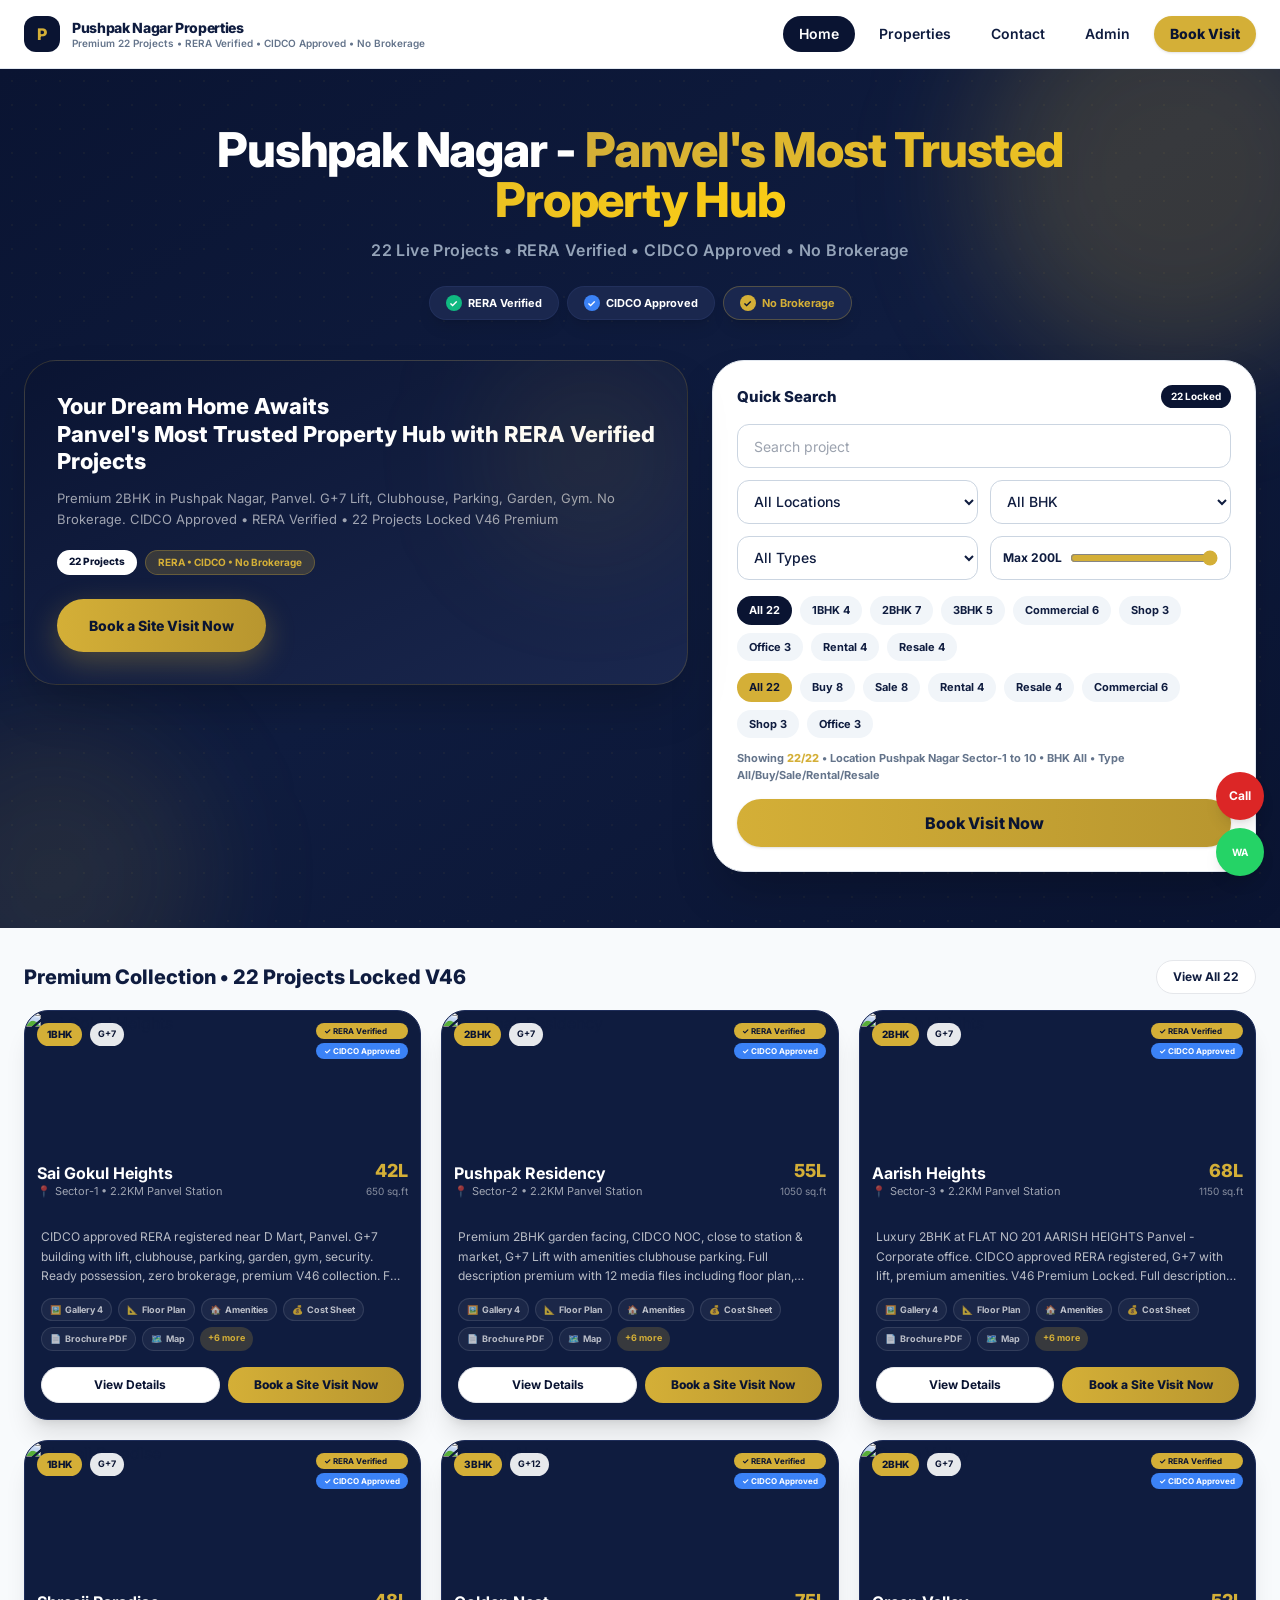
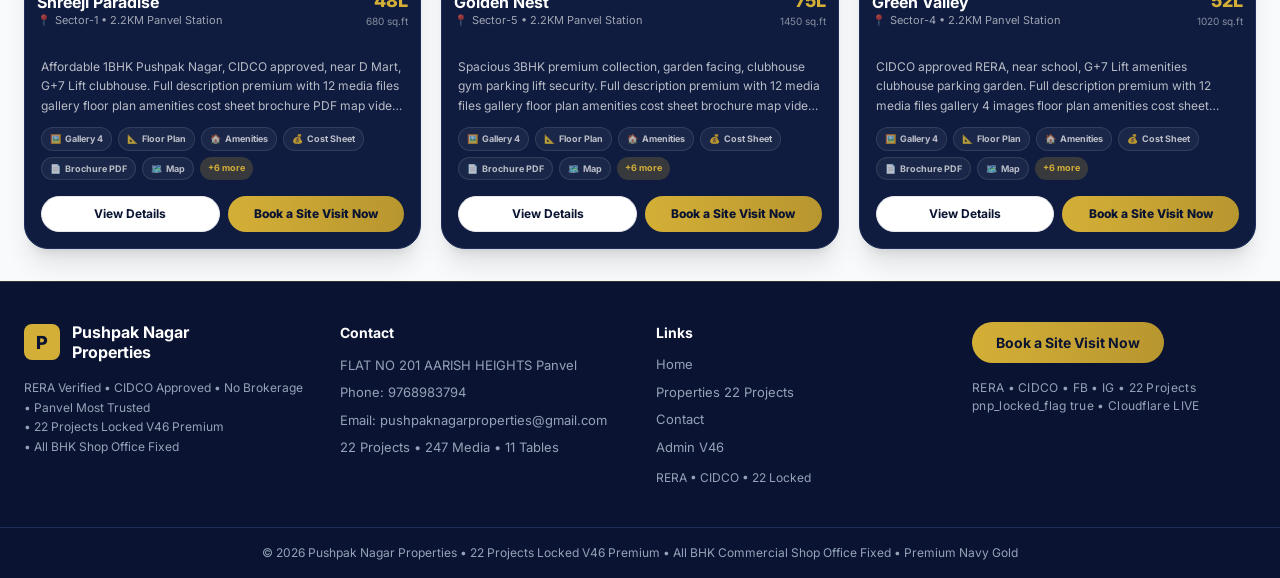
==== commit d9cf2cb5: "Add files via upload Pushpak Live Fixed All Bhks Commercial Shop Office" ====
--- a/index.html
+++ b/index.html
@@ -4,19 +4,30 @@
   <meta charset="UTF-8">
   <meta name="viewport" content="width=device-width, initial-scale=1">
   <title>React Artifact</title>
-  <style>*,:after,:before{--tw-border-spacing-x:0;--tw-border-spacing-y:0;--tw-translate-x:0;--tw-translate-y:0;--tw-rotate:0;--tw-skew-x:0;--tw-skew-y:0;--tw-scale-x:1;--tw-scale-y:1;--tw-pan-x: ;--tw-pan-y: ;--tw-pinch-zoom: ;--tw-scroll-snap-strictness:proximity;--tw-gradient-from-position: ;--tw-gradient-via-position: ;--tw-gradient-to-position: ;--tw-ordinal: ;--tw-slashed-zero: ;--tw-numeric-figure: ;--tw-numeric-spacing: ;--tw-numeric-fraction: ;--tw-ring-inset: ;--tw-ring-offset-width:0px;--tw-ring-offset-color:#fff;--tw-ring-color:rgba(59,130,246,.5);--tw-ring-offset-shadow:0 0 #0000;--tw-ring-shadow:0 0 #0000;--tw-shadow:0 0 #0000;--tw-shadow-colored:0 0 #0000;--tw-blur: ;--tw-brightness: ;--tw-contrast: ;--tw-grayscale: ;--tw-hue-rotate: ;--tw-invert: ;--tw-saturate: ;--tw-sepia: ;--tw-drop-shadow: ;--tw-backdrop-blur: ;--tw-backdrop-brightness: ;--tw-backdrop-contrast: ;--tw-backdrop-grayscale: ;--tw-backdrop-hue-rotate: ;--tw-backdrop-invert: ;--tw-backdrop-opacity: ;--tw-backdrop-saturate: ;--tw-backdrop-sepia: ;--tw-contain-size: ;--tw-contain-layout: ;--tw-contain-paint: ;--tw-contain-style: }::backdrop{--tw-border-spacing-x:0;--tw-border-spacing-y:0;--tw-translate-x:0;--tw-translate-y:0;--tw-rotate:0;--tw-skew-x:0;--tw-skew-y:0;--tw-scale-x:1;--tw-scale-y:1;--tw-pan-x: ;--tw-pan-y: ;--tw-pinch-zoom: ;--tw-scroll-snap-strictness:proximity;--tw-gradient-from-position: ;--tw-gradient-via-position: ;--tw-gradient-to-position: ;--tw-ordinal: ;--tw-slashed-zero: ;--tw-numeric-figure: ;--tw-numeric-spacing: ;--tw-numeric-fraction: ;--tw-ring-inset: ;--tw-ring-offset-width:0px;--tw-ring-offset-color:#fff;--tw-ring-color:rgba(59,130,246,.5);--tw-ring-offset-shadow:0 0 #0000;--tw-ring-shadow:0 0 #0000;--tw-shadow:0 0 #0000;--tw-shadow-colored:0 0 #0000;--tw-blur: ;--tw-brightness: ;--tw-contrast: ;--tw-grayscale: ;--tw-hue-rotate: ;--tw-invert: ;--tw-saturate: ;--tw-sepia: ;--tw-drop-shadow: ;--tw-backdrop-blur: ;--tw-backdrop-brightness: ;--tw-backdrop-contrast: ;--tw-backdrop-grayscale: ;--tw-backdrop-hue-rotate: ;--tw-backdrop-invert: ;--tw-backdrop-opacity: ;--tw-backdrop-saturate: ;--tw-backdrop-sepia: ;--tw-contain-size: ;--tw-contain-layout: ;--tw-contain-paint: ;--tw-contain-style: }/*! tailwindcss v3.4.18 | MIT License | https://tailwindcss.com*/*,:after,:before{box-sizing:border-box;border:0 solid #e5e7eb}:after,:before{--tw-content:""}:host,html{line-height:1.5;-webkit-text-size-adjust:100%;-moz-tab-size:4;-o-tab-size:4;tab-size:4;font-family:ui-sans-serif,system-ui,sans-serif,Apple Color Emoji,Segoe UI Emoji,Segoe UI Symbol,Noto Color Emoji;font-feature-settings:normal;font-variation-settings:normal;-webkit-tap-highlight-color:transparent}body{line-height:inherit}hr{height:0;color:inherit;border-top-width:1px}abbr:where([title]){-webkit-text-decoration:underline dotted;text-decoration:underline dotted}h1,h2,h3,h4,h5,h6{font-size:inherit;font-weight:inherit}a{color:inherit;text-decoration:inherit}b,strong{font-weight:bolder}code,kbd,pre,samp{font-family:ui-monospace,SFMono-Regular,Menlo,Monaco,Consolas,Liberation Mono,Courier New,monospace;font-feature-settings:normal;font-variation-settings:normal;font-size:1em}small{font-size:80%}sub,sup{font-size:75%;line-height:0;position:relative;vertical-align:baseline}sub{bottom:-.25em}sup{top:-.5em}table{text-indent:0;border-color:inherit;border-collapse:collapse}button,input,optgroup,select,textarea{font-family:inherit;font-feature-settings:inherit;font-variation-settings:inherit;font-size:100%;font-weight:inherit;line-height:inherit;letter-spacing:inherit;color:inherit;margin:0;padding:0}button,select{text-transform:none}button,input:where([type=button]),input:where([type=reset]),input:where([type=submit]){-webkit-appearance:button;background-color:transparent;background-image:none}:-moz-focusring{outline:auto}:-moz-ui-invalid{box-shadow:none}progress{vertical-align:baseline}::-webkit-inner-spin-button,::-webkit-outer-spin-button{height:auto}[type=search]{-webkit-appearance:textfield;outline-offset:-2px}::-webkit-search-decoration{-webkit-appearance:none}::-webkit-file-upload-button{-webkit-appearance:button;font:inherit}summary{display:list-item}blockquote,dd,dl,figure,h1,h2,h3,h4,h5,h6,hr,p,pre{margin:0}fieldset{margin:0}fieldset,legend{padding:0}menu,ol,ul{list-style:none;margin:0;padding:0}dialog{padding:0}textarea{resize:vertical}input::-moz-placeholder,textarea::-moz-placeholder{opacity:1;color:#9ca3af}input::placeholder,textarea::placeholder{opacity:1;color:#9ca3af}[role=button],button{cursor:pointer}:disabled{cursor:default}audio,canvas,embed,iframe,img,object,svg,video{display:block;vertical-align:middle}img,video{max-width:100%;height:auto}[hidden]:where(:not([hidden=until-found])){display:none}.fixed{position:fixed}.absolute{position:absolute}.relative{position:relative}.sticky{position:sticky}.inset-0{inset:0}.-bottom-20{bottom:-5rem}.-left-20{left:-5rem}.-right-20{right:-5rem}.-top-20{top:-5rem}.bottom-2{bottom:.5rem}.bottom-4{bottom:1rem}.bottom-5{bottom:1.25rem}.left-1\/2{left:50%}.left-2{left:.5rem}.left-6{left:1.5rem}.right-2{right:.5rem}.right-6{right:1.5rem}.top-0{top:0}.top-1\/2{top:50%}.top-2{top:.5rem}.z-10{z-index:10}.z-20{z-index:20}.z-30{z-index:30}.z-40{z-index:40}.z-50{z-index:50}.z-\[60\]{z-index:60}.col-span-2{grid-column:span 2/span 2}.mx-auto{margin-left:auto;margin-right:auto}.mb-4{margin-bottom:1rem}.mb-5{margin-bottom:1.25rem}.mb-6{margin-bottom:1.5rem}.ml-6{margin-left:1.5rem}.mt-0\.5{margin-top:.125rem}.mt-1{margin-top:.25rem}.mt-12{margin-top:3rem}.mt-2{margin-top:.5rem}.mt-3{margin-top:.75rem}.mt-4{margin-top:1rem}.mt-5{margin-top:1.25rem}.mt-6{margin-top:1.5rem}.mt-8{margin-top:2rem}.line-clamp-3{overflow:hidden;display:-webkit-box;-webkit-box-orient:vertical;-webkit-line-clamp:3}.inline-block{display:inline-block}.flex{display:flex}.table{display:table}.grid{display:grid}.hidden{display:none}.aspect-\[16\/9\]{aspect-ratio:16/9}.aspect-\[4\/3\]{aspect-ratio:4/3}.h-10{height:2.5rem}.h-11{height:2.75rem}.h-12{height:3rem}.h-2{height:.5rem}.h-20{height:5rem}.h-7{height:1.75rem}.h-8{height:2rem}.h-9{height:2.25rem}.h-\[280px\]{height:280px}.h-\[300px\]{height:300px}.h-\[400px\]{height:400px}.h-\[56px\]{height:56px}.h-\[600px\]{height:600px}.h-\[64px\]{height:64px}.h-full{height:100%}.max-h-\[90vh\]{max-height:90vh}.min-h-screen{min-height:100vh}.w-10{width:2.5rem}.w-2{width:.5rem}.w-7{width:1.75rem}.w-8{width:2rem}.w-9{width:2.25rem}.w-\[100\%\]{width:100%}.w-\[300px\]{width:300px}.w-\[400px\]{width:400px}.w-\[600px\]{width:600px}.w-full{width:100%}.max-w-\[1320px\]{max-width:1320px}.max-w-\[1440px\]{max-width:1440px}.max-w-\[420px\]{max-width:420px}.max-w-\[480px\]{max-width:480px}.max-w-\[520px\]{max-width:520px}.max-w-\[900px\]{max-width:900px}.flex-1{flex:1 1 0%}.-translate-x-1\/2{--tw-translate-x:-50%}.-translate-x-1\/2,.-translate-y-1\/2{transform:translate(var(--tw-translate-x),var(--tw-translate-y)) rotate(var(--tw-rotate)) skewX(var(--tw-skew-x)) skewY(var(--tw-skew-y)) scaleX(var(--tw-scale-x)) scaleY(var(--tw-scale-y))}.-translate-y-1\/2{--tw-translate-y:-50%}@keyframes pulse{50%{opacity:.5}}.animate-pulse{animation:pulse 2s cubic-bezier(.4,0,.6,1) infinite}.grid-cols-2{grid-template-columns:repeat(2,minmax(0,1fr))}.grid-cols-3{grid-template-columns:repeat(3,minmax(0,1fr))}.flex-wrap{flex-wrap:wrap}.items-end{align-items:flex-end}.items-center{align-items:center}.justify-center{justify-content:center}.justify-between{justify-content:space-between}.gap-0{gap:0}.gap-1{gap:.25rem}.gap-1\.5{gap:.375rem}.gap-2{gap:.5rem}.gap-3{gap:.75rem}.gap-4{gap:1rem}.gap-6{gap:1.5rem}.gap-7{gap:1.75rem}.gap-8{gap:2rem}.space-y-1>:not([hidden])~:not([hidden]){--tw-space-y-reverse:0;margin-top:calc(.25rem*(1 - var(--tw-space-y-reverse)));margin-bottom:calc(.25rem*var(--tw-space-y-reverse))}.space-y-2>:not([hidden])~:not([hidden]){--tw-space-y-reverse:0;margin-top:calc(.5rem*(1 - var(--tw-space-y-reverse)));margin-bottom:calc(.5rem*var(--tw-space-y-reverse))}.space-y-4>:not([hidden])~:not([hidden]){--tw-space-y-reverse:0;margin-top:calc(1rem*(1 - var(--tw-space-y-reverse)));margin-bottom:calc(1rem*var(--tw-space-y-reverse))}.space-y-6>:not([hidden])~:not([hidden]){--tw-space-y-reverse:0;margin-top:calc(1.5rem*(1 - var(--tw-space-y-reverse)));margin-bottom:calc(1.5rem*var(--tw-space-y-reverse))}.overflow-auto{overflow:auto}.overflow-hidden,.truncate{overflow:hidden}.truncate{text-overflow:ellipsis}.truncate,.whitespace-nowrap{white-space:nowrap}.rounded{border-radius:.25rem}.rounded-\[16px\]{border-radius:16px}.rounded-\[20px\]{border-radius:20px}.rounded-\[24px\]{border-radius:24px}.rounded-\[28px\]{border-radius:28px}.rounded-full{border-radius:9999px}.rounded-xl{border-radius:.75rem}.border{border-width:1px}.border-b{border-bottom-width:1px}.border-t{border-top-width:1px}.border-\[\#0A1432\]{--tw-border-opacity:1;border-color:rgb(10 20 50/var(--tw-border-opacity,1))}.border-\[\#1E2D5A\]{--tw-border-opacity:1;border-color:rgb(30 45 90/var(--tw-border-opacity,1))}.border-\[\#2A3A6A\]{--tw-border-opacity:1;border-color:rgb(42 58 106/var(--tw-border-opacity,1))}.border-\[\#2A3A6A\]\/50{border-color:rgba(42,58,106,.5)}.border-\[\#D4AF37\]\/20{border-color:rgba(212,175,55,.2)}.border-\[\#D4AF37\]\/30{border-color:rgba(212,175,55,.3)}.border-\[\#FDE68A\],.border-amber-200{--tw-border-opacity:1;border-color:rgb(253 230 138/var(--tw-border-opacity,1))}.border-emerald-200{--tw-border-opacity:1;border-color:rgb(167 243 208/var(--tw-border-opacity,1))}.border-slate-100{--tw-border-opacity:1;border-color:rgb(241 245 249/var(--tw-border-opacity,1))}.border-slate-200{--tw-border-opacity:1;border-color:rgb(226 232 240/var(--tw-border-opacity,1))}.border-white\/10{border-color:hsla(0,0%,100%,.1)}.bg-\[\#0A1432\]{--tw-bg-opacity:1;background-color:rgb(10 20 50/var(--tw-bg-opacity,1))}.bg-\[\#0A1432\]\/70{background-color:rgba(10,20,50,.7)}.bg-\[\#0A1432\]\/80{background-color:rgba(10,20,50,.8)}.bg-\[\#0F1C3F\]{--tw-bg-opacity:1;background-color:rgb(15 28 63/var(--tw-bg-opacity,1))}.bg-\[\#1A274E\]{--tw-bg-opacity:1;background-color:rgb(26 39 78/var(--tw-bg-opacity,1))}.bg-\[\#D4AF37\]{--tw-bg-opacity:1;background-color:rgb(212 175 55/var(--tw-bg-opacity,1))}.bg-\[\#F6F7FB\]{--tw-bg-opacity:1;background-color:rgb(246 247 251/var(--tw-bg-opacity,1))}.bg-\[\#F8FAFC\]{--tw-bg-opacity:1;background-color:rgb(248 250 252/var(--tw-bg-opacity,1))}.bg-\[\#FFFBEB\]{--tw-bg-opacity:1;background-color:rgb(255 251 235/var(--tw-bg-opacity,1))}.bg-black\/60{background-color:rgba(0,0,0,.6)}.bg-blue-50{--tw-bg-opacity:1;background-color:rgb(239 246 255/var(--tw-bg-opacity,1))}.bg-blue-600{--tw-bg-opacity:1;background-color:rgb(37 99 235/var(--tw-bg-opacity,1))}.bg-emerald-400{--tw-bg-opacity:1;background-color:rgb(52 211 153/var(--tw-bg-opacity,1))}.bg-emerald-50{--tw-bg-opacity:1;background-color:rgb(236 253 245/var(--tw-bg-opacity,1))}.bg-emerald-500{--tw-bg-opacity:1;background-color:rgb(16 185 129/var(--tw-bg-opacity,1))}.bg-emerald-600{--tw-bg-opacity:1;background-color:rgb(5 150 105/var(--tw-bg-opacity,1))}.bg-orange-500{--tw-bg-opacity:1;background-color:rgb(249 115 22/var(--tw-bg-opacity,1))}.bg-purple-600{--tw-bg-opacity:1;background-color:rgb(147 51 234/var(--tw-bg-opacity,1))}.bg-red-50{--tw-bg-opacity:1;background-color:rgb(254 242 242/var(--tw-bg-opacity,1))}.bg-slate-100{--tw-bg-opacity:1;background-color:rgb(241 245 249/var(--tw-bg-opacity,1))}.bg-slate-50{--tw-bg-opacity:1;background-color:rgb(248 250 252/var(--tw-bg-opacity,1))}.bg-slate-900{--tw-bg-opacity:1;background-color:rgb(15 23 42/var(--tw-bg-opacity,1))}.bg-slate-900\/70{background-color:rgba(15,23,42,.7)}.bg-white{--tw-bg-opacity:1;background-color:rgb(255 255 255/var(--tw-bg-opacity,1))}.bg-white\/10{background-color:hsla(0,0%,100%,.1)}.bg-white\/20{background-color:hsla(0,0%,100%,.2)}.bg-white\/85{background-color:hsla(0,0%,100%,.85)}.bg-yellow-400{--tw-bg-opacity:1;background-color:rgb(250 204 21/var(--tw-bg-opacity,1))}.bg-gradient-to-t{background-image:linear-gradient(to top,var(--tw-gradient-stops))}.from-\[\#0A1432\]{--tw-gradient-from:#0a1432 var(--tw-gradient-from-position);--tw-gradient-to:rgba(10,20,50,0) var(--tw-gradient-to-position);--tw-gradient-stops:var(--tw-gradient-from),var(--tw-gradient-to)}.via-transparent{--tw-gradient-to:transparent var(--tw-gradient-to-position);--tw-gradient-stops:var(--tw-gradient-from),transparent var(--tw-gradient-via-position),var(--tw-gradient-to)}.to-transparent{--tw-gradient-to:transparent var(--tw-gradient-to-position)}.object-cover{-o-object-fit:cover;object-fit:cover}.p-2{padding:.5rem}.p-2\.5{padding:.625rem}.p-3{padding:.75rem}.p-4{padding:1rem}.p-5{padding:1.25rem}.p-6{padding:1.5rem}.p-8{padding:2rem}.px-1\.5{padding-left:.375rem;padding-right:.375rem}.px-2{padding-left:.5rem;padding-right:.5rem}.px-2\.5{padding-left:.625rem;padding-right:.625rem}.px-3{padding-left:.75rem;padding-right:.75rem}.px-4{padding-left:1rem;padding-right:1rem}.px-5{padding-left:1.25rem;padding-right:1.25rem}.px-6{padding-left:1.5rem;padding-right:1.5rem}.px-8{padding-left:2rem;padding-right:2rem}.py-0\.5{padding-top:.125rem;padding-bottom:.125rem}.py-1{padding-top:.25rem;padding-bottom:.25rem}.py-1\.5{padding-top:.375rem;padding-bottom:.375rem}.py-10{padding-top:2.5rem;padding-bottom:2.5rem}.py-12{padding-top:3rem;padding-bottom:3rem}.py-2{padding-top:.5rem;padding-bottom:.5rem}.py-2\.5{padding-top:.625rem;padding-bottom:.625rem}.py-3{padding-top:.75rem;padding-bottom:.75rem}.text-left{text-align:left}.text-center{text-align:center}.font-mono{font-family:ui-monospace,SFMono-Regular,Menlo,Monaco,Consolas,Liberation Mono,Courier New,monospace}.text-\[10px\]{font-size:10px}.text-\[11px\]{font-size:11px}.text-\[12px\]{font-size:12px}.text-\[13px\]{font-size:13px}.text-\[14px\]{font-size:14px}.text-\[16px\]{font-size:16px}.text-\[17px\]{font-size:17px}.text-\[18px\]{font-size:18px}.text-\[20px\]{font-size:20px}.text-\[22px\]{font-size:22px}.text-\[24px\]{font-size:24px}.text-\[28px\]{font-size:28px}.text-\[34px\]{font-size:34px}.text-\[9px\]{font-size:9px}.font-black{font-weight:900}.font-bold{font-weight:700}.font-extrabold{font-weight:800}.font-medium{font-weight:500}.font-semibold{font-weight:600}.uppercase{text-transform:uppercase}.capitalize{text-transform:capitalize}.leading-\[0\.95\]{line-height:.95}.leading-\[1\.5\]{line-height:1.5}.leading-relaxed{line-height:1.625}.leading-tight{line-height:1.25}.tracking-\[0\.3em\]{letter-spacing:.3em}.tracking-tight{letter-spacing:-.025em}.tracking-wide{letter-spacing:.025em}.text-\[\#0A1432\]{--tw-text-opacity:1;color:rgb(10 20 50/var(--tw-text-opacity,1))}.text-\[\#92400E\]{--tw-text-opacity:1;color:rgb(146 64 14/var(--tw-text-opacity,1))}.text-amber-300{--tw-text-opacity:1;color:rgb(252 211 77/var(--tw-text-opacity,1))}.text-amber-900{--tw-text-opacity:1;color:rgb(120 53 15/var(--tw-text-opacity,1))}.text-blue-300{--tw-text-opacity:1;color:rgb(147 197 253/var(--tw-text-opacity,1))}.text-blue-700{--tw-text-opacity:1;color:rgb(29 78 216/var(--tw-text-opacity,1))}.text-emerald-300{--tw-text-opacity:1;color:rgb(110 231 183/var(--tw-text-opacity,1))}.text-emerald-400{--tw-text-opacity:1;color:rgb(52 211 153/var(--tw-text-opacity,1))}.text-emerald-600{--tw-text-opacity:1;color:rgb(5 150 105/var(--tw-text-opacity,1))}.text-emerald-700{--tw-text-opacity:1;color:rgb(4 120 87/var(--tw-text-opacity,1))}.text-red-600{--tw-text-opacity:1;color:rgb(220 38 38/var(--tw-text-opacity,1))}.text-slate-300{--tw-text-opacity:1;color:rgb(203 213 225/var(--tw-text-opacity,1))}.text-slate-400{--tw-text-opacity:1;color:rgb(148 163 184/var(--tw-text-opacity,1))}.text-slate-500{--tw-text-opacity:1;color:rgb(100 116 139/var(--tw-text-opacity,1))}.text-slate-600{--tw-text-opacity:1;color:rgb(71 85 105/var(--tw-text-opacity,1))}.text-slate-900{--tw-text-opacity:1;color:rgb(15 23 42/var(--tw-text-opacity,1))}.text-white{--tw-text-opacity:1;color:rgb(255 255 255/var(--tw-text-opacity,1))}.underline{text-decoration-line:underline}.accent-\[\#D4AF37\]{accent-color:#d4af37}.opacity-70{opacity:.7}.opacity-80{opacity:.8}.opacity-\[0\.05\]{opacity:.05}.opacity-\[0\.1\]{opacity:.1}.opacity-\[0\.2\]{opacity:.2}.shadow-2xl{--tw-shadow:0 25px 50px -12px rgba(0,0,0,.25);--tw-shadow-colored:0 25px 50px -12px var(--tw-shadow-color)}.shadow-2xl,.shadow-\[0_10px_30px_rgba\(212\2c 175\2c 55\2c 0\.3\)\]{box-shadow:var(--tw-ring-offset-shadow,0 0 #0000),var(--tw-ring-shadow,0 0 #0000),var(--tw-shadow)}.shadow-\[0_10px_30px_rgba\(212\2c 175\2c 55\2c 0\.3\)\]{--tw-shadow:0 10px 30px rgba(212,175,55,.3);--tw-shadow-colored:0 10px 30px var(--tw-shadow-color)}.shadow-\[0_20px_60px_rgba\(10\2c 20\2c 50\2c 0\.15\)\]{--tw-shadow:0 20px 60px rgba(10,20,50,.15);--tw-shadow-colored:0 20px 60px var(--tw-shadow-color)}.shadow-\[0_20px_60px_rgba\(10\2c 20\2c 50\2c 0\.15\)\],.shadow-lg{box-shadow:var(--tw-ring-offset-shadow,0 0 #0000),var(--tw-ring-shadow,0 0 #0000),var(--tw-shadow)}.shadow-lg{--tw-shadow:0 10px 15px -3px rgba(0,0,0,.1),0 4px 6px -4px rgba(0,0,0,.1);--tw-shadow-colored:0 10px 15px -3px var(--tw-shadow-color),0 4px 6px -4px var(--tw-shadow-color)}.shadow-sm{--tw-shadow:0 1px 2px 0 rgba(0,0,0,.05);--tw-shadow-colored:0 1px 2px 0 var(--tw-shadow-color)}.shadow-sm,.shadow-xl{box-shadow:var(--tw-ring-offset-shadow,0 0 #0000),var(--tw-ring-shadow,0 0 #0000),var(--tw-shadow)}.shadow-xl{--tw-shadow:0 20px 25px -5px rgba(0,0,0,.1),0 8px 10px -6px rgba(0,0,0,.1);--tw-shadow-colored:0 20px 25px -5px var(--tw-shadow-color),0 8px 10px -6px var(--tw-shadow-color)}.blur-\[50px\]{--tw-blur:blur(50px)}.blur-\[50px\],.blur-\[60px\]{filter:var(--tw-blur) var(--tw-brightness) var(--tw-contrast) var(--tw-grayscale) var(--tw-hue-rotate) var(--tw-invert) var(--tw-saturate) var(--tw-sepia) var(--tw-drop-shadow)}.blur-\[60px\]{--tw-blur:blur(60px)}.filter{filter:var(--tw-blur) var(--tw-brightness) var(--tw-contrast) var(--tw-grayscale) var(--tw-hue-rotate) var(--tw-invert) var(--tw-saturate) var(--tw-sepia) var(--tw-drop-shadow)}.backdrop-blur{--tw-backdrop-blur:blur(8px)}.backdrop-blur,.backdrop-blur-md{backdrop-filter:var(--tw-backdrop-blur) var(--tw-backdrop-brightness) var(--tw-backdrop-contrast) var(--tw-backdrop-grayscale) var(--tw-backdrop-hue-rotate) var(--tw-backdrop-invert) var(--tw-backdrop-opacity) var(--tw-backdrop-saturate) var(--tw-backdrop-sepia)}.backdrop-blur-md{--tw-backdrop-blur:blur(12px)}.backdrop-blur-sm{--tw-backdrop-blur:blur(4px)}.backdrop-blur-sm,.backdrop-blur-xl{backdrop-filter:var(--tw-backdrop-blur) var(--tw-backdrop-brightness) var(--tw-backdrop-contrast) var(--tw-backdrop-grayscale) var(--tw-backdrop-hue-rotate) var(--tw-backdrop-invert) var(--tw-backdrop-opacity) var(--tw-backdrop-saturate) var(--tw-backdrop-sepia)}.backdrop-blur-xl{--tw-backdrop-blur:blur(24px)}.transition{transition-property:color,background-color,border-color,text-decoration-color,fill,stroke,opacity,box-shadow,transform,filter,backdrop-filter;transition-timing-function:cubic-bezier(.4,0,.2,1);transition-duration:.15s}.duration-700{transition-duration:.7s}#root,body,html{min-height:100%}body{margin:0;font-family:Inter,ui-sans-serif,system-ui,-apple-system,BlinkMacSystemFont,Segoe UI,sans-serif}[role=button]:not([aria-disabled=true]),button:not(:disabled),label[for],select:not(:disabled),summary{cursor:pointer}.hover\:scale-\[1\.05\]:hover{--tw-scale-x:1.05;--tw-scale-y:1.05;transform:translate(var(--tw-translate-x),var(--tw-translate-y)) rotate(var(--tw-rotate)) skewX(var(--tw-skew-x)) skewY(var(--tw-skew-y)) scaleX(var(--tw-scale-x)) scaleY(var(--tw-scale-y))}.hover\:border-\[\#D4AF37\]\/30:hover{border-color:rgba(212,175,55,.3)}.hover\:border-slate-300:hover{--tw-border-opacity:1;border-color:rgb(203 213 225/var(--tw-border-opacity,1))}.hover\:bg-white\/10:hover{background-color:hsla(0,0%,100%,.1)}.hover\:text-slate-900:hover{--tw-text-opacity:1;color:rgb(15 23 42/var(--tw-text-opacity,1))}.hover\:shadow-2xl:hover{--tw-shadow:0 25px 50px -12px rgba(0,0,0,.25);--tw-shadow-colored:0 25px 50px -12px var(--tw-shadow-color);box-shadow:var(--tw-ring-offset-shadow,0 0 #0000),var(--tw-ring-shadow,0 0 #0000),var(--tw-shadow)}.hover\:shadow-\[\#D4AF37\]\/10:hover{--tw-shadow-color:rgba(212,175,55,.1);--tw-shadow:var(--tw-shadow-colored)}.group:hover .group-hover\:scale-\[1\.04\]{--tw-scale-x:1.04;--tw-scale-y:1.04;transform:translate(var(--tw-translate-x),var(--tw-translate-y)) rotate(var(--tw-rotate)) skewX(var(--tw-skew-x)) skewY(var(--tw-skew-y)) scaleX(var(--tw-scale-x)) scaleY(var(--tw-scale-y))}@media (min-width:768px){.md\:block{display:block}.md\:flex{display:flex}.md\:inline-flex{display:inline-flex}.md\:hidden{display:none}.md\:w-auto{width:auto}.md\:grid-cols-2{grid-template-columns:repeat(2,minmax(0,1fr))}.md\:grid-cols-3{grid-template-columns:repeat(3,minmax(0,1fr))}.md\:grid-cols-4{grid-template-columns:repeat(4,minmax(0,1fr))}.md\:grid-cols-\[1\.15fr_0\.85fr\]{grid-template-columns:1.15fr .85fr}.md\:grid-cols-\[1fr_340px\]{grid-template-columns:1fr 340px}.md\:grid-cols-\[240px_1fr\]{grid-template-columns:240px 1fr}.md\:p-6{padding:1.5rem}.md\:p-7{padding:1.75rem}.md\:px-6{padding-left:1.5rem;padding-right:1.5rem}.md\:py-16{padding-top:4rem;padding-bottom:4rem}.md\:text-\[18px\]{font-size:18px}.md\:text-\[26px\]{font-size:26px}.md\:text-\[48px\]{font-size:48px}}</style>
+  <style>*,:after,:before{--tw-border-spacing-x:0;--tw-border-spacing-y:0;--tw-translate-x:0;--tw-translate-y:0;--tw-rotate:0;--tw-skew-x:0;--tw-skew-y:0;--tw-scale-x:1;--tw-scale-y:1;--tw-pan-x: ;--tw-pan-y: ;--tw-pinch-zoom: ;--tw-scroll-snap-strictness:proximity;--tw-gradient-from-position: ;--tw-gradient-via-position: ;--tw-gradient-to-position: ;--tw-ordinal: ;--tw-slashed-zero: ;--tw-numeric-figure: ;--tw-numeric-spacing: ;--tw-numeric-fraction: ;--tw-ring-inset: ;--tw-ring-offset-width:0px;--tw-ring-offset-color:#fff;--tw-ring-color:rgba(59,130,246,.5);--tw-ring-offset-shadow:0 0 #0000;--tw-ring-shadow:0 0 #0000;--tw-shadow:0 0 #0000;--tw-shadow-colored:0 0 #0000;--tw-blur: ;--tw-brightness: ;--tw-contrast: ;--tw-grayscale: ;--tw-hue-rotate: ;--tw-invert: ;--tw-saturate: ;--tw-sepia: ;--tw-drop-shadow: ;--tw-backdrop-blur: ;--tw-backdrop-brightness: ;--tw-backdrop-contrast: ;--tw-backdrop-grayscale: ;--tw-backdrop-hue-rotate: ;--tw-backdrop-invert: ;--tw-backdrop-opacity: ;--tw-backdrop-saturate: ;--tw-backdrop-sepia: ;--tw-contain-size: ;--tw-contain-layout: ;--tw-contain-paint: ;--tw-contain-style: }::backdrop{--tw-border-spacing-x:0;--tw-border-spacing-y:0;--tw-translate-x:0;--tw-translate-y:0;--tw-rotate:0;--tw-skew-x:0;--tw-skew-y:0;--tw-scale-x:1;--tw-scale-y:1;--tw-pan-x: ;--tw-pan-y: ;--tw-pinch-zoom: ;--tw-scroll-snap-strictness:proximity;--tw-gradient-from-position: ;--tw-gradient-via-position: ;--tw-gradient-to-position: ;--tw-ordinal: ;--tw-slashed-zero: ;--tw-numeric-figure: ;--tw-numeric-spacing: ;--tw-numeric-fraction: ;--tw-ring-inset: ;--tw-ring-offset-width:0px;--tw-ring-offset-color:#fff;--tw-ring-color:rgba(59,130,246,.5);--tw-ring-offset-shadow:0 0 #0000;--tw-ring-shadow:0 0 #0000;--tw-shadow:0 0 #0000;--tw-shadow-colored:0 0 #0000;--tw-blur: ;--tw-brightness: ;--tw-contrast: ;--tw-grayscale: ;--tw-hue-rotate: ;--tw-invert: ;--tw-saturate: ;--tw-sepia: ;--tw-drop-shadow: ;--tw-backdrop-blur: ;--tw-backdrop-brightness: ;--tw-backdrop-contrast: ;--tw-backdrop-grayscale: ;--tw-backdrop-hue-rotate: ;--tw-backdrop-invert: ;--tw-backdrop-opacity: ;--tw-backdrop-saturate: ;--tw-backdrop-sepia: ;--tw-contain-size: ;--tw-contain-layout: ;--tw-contain-paint: ;--tw-contain-style: }/*! tailwindcss v3.4.18 | MIT License | https://tailwindcss.com*/*,:after,:before{box-sizing:border-box;border:0 solid #e5e7eb}:after,:before{--tw-content:""}:host,html{line-height:1.5;-webkit-text-size-adjust:100%;-moz-tab-size:4;-o-tab-size:4;tab-size:4;font-family:ui-sans-serif,system-ui,sans-serif,Apple Color Emoji,Segoe UI Emoji,Segoe UI Symbol,Noto Color Emoji;font-feature-settings:normal;font-variation-settings:normal;-webkit-tap-highlight-color:transparent}body{line-height:inherit}hr{height:0;color:inherit;border-top-width:1px}abbr:where([title]){-webkit-text-decoration:underline dotted;text-decoration:underline dotted}h1,h2,h3,h4,h5,h6{font-size:inherit;font-weight:inherit}a{color:inherit;text-decoration:inherit}b,strong{font-weight:bolder}code,kbd,pre,samp{font-family:ui-monospace,SFMono-Regular,Menlo,Monaco,Consolas,Liberation Mono,Courier New,monospace;font-feature-settings:normal;font-variation-settings:normal;font-size:1em}small{font-size:80%}sub,sup{font-size:75%;line-height:0;position:relative;vertical-align:baseline}sub{bottom:-.25em}sup{top:-.5em}table{text-indent:0;border-color:inherit;border-collapse:collapse}button,input,optgroup,select,textarea{font-family:inherit;font-feature-settings:inherit;font-variation-settings:inherit;font-size:100%;font-weight:inherit;line-height:inherit;letter-spacing:inherit;color:inherit;margin:0;padding:0}button,select{text-transform:none}button,input:where([type=button]),input:where([type=reset]),input:where([type=submit]){-webkit-appearance:button;background-color:transparent;background-image:none}:-moz-focusring{outline:auto}:-moz-ui-invalid{box-shadow:none}progress{vertical-align:baseline}::-webkit-inner-spin-button,::-webkit-outer-spin-button{height:auto}[type=search]{-webkit-appearance:textfield;outline-offset:-2px}::-webkit-search-decoration{-webkit-appearance:none}::-webkit-file-upload-button{-webkit-appearance:button;font:inherit}summary{display:list-item}blockquote,dd,dl,figure,h1,h2,h3,h4,h5,h6,hr,p,pre{margin:0}fieldset{margin:0}fieldset,legend{padding:0}menu,ol,ul{list-style:none;margin:0;padding:0}dialog{padding:0}textarea{resize:vertical}input::-moz-placeholder,textarea::-moz-placeholder{opacity:1;color:#9ca3af}input::placeholder,textarea::placeholder{opacity:1;color:#9ca3af}[role=button],button{cursor:pointer}:disabled{cursor:default}audio,canvas,embed,iframe,img,object,svg,video{display:block;vertical-align:middle}img,video{max-width:100%;height:auto}[hidden]:where(:not([hidden=until-found])){display:none}.fixed{position:fixed}.absolute{position:absolute}.relative{position:relative}.sticky{position:sticky}.inset-0{inset:0}.-bottom-24{bottom:-6rem}.-left-24{left:-6rem}.-right-24{right:-6rem}.-top-24{top:-6rem}.bottom-0{bottom:0}.bottom-2{bottom:.5rem}.bottom-20{bottom:5rem}.bottom-3{bottom:.75rem}.bottom-6{bottom:1.5rem}.bottom-\[56px\]{bottom:56px}.bottom-\[72px\]{bottom:72px}.left-0{left:0}.left-1{left:.25rem}.left-1\/2{left:50%}.left-2{left:.5rem}.left-3{left:.75rem}.right-0{right:0}.right-1{right:.25rem}.right-2{right:.5rem}.right-3{right:.75rem}.right-4{right:1rem}.top-0{top:0}.top-1{top:.25rem}.top-2{top:.5rem}.top-3{top:.75rem}.top-\[80px\]{top:80px}.z-10{z-index:10}.z-20{z-index:20}.z-30{z-index:30}.z-40{z-index:40}.z-50{z-index:50}.z-\[100\]{z-index:100}.z-\[110\]{z-index:110}.z-\[120\]{z-index:120}.z-\[200\]{z-index:200}.mx-auto{margin-left:auto;margin-right:auto}.my-6{margin-top:1.5rem;margin-bottom:1.5rem}.my-8{margin-top:2rem;margin-bottom:2rem}.ml-2{margin-left:.5rem}.mt-1{margin-top:.25rem}.mt-1\.5{margin-top:.375rem}.mt-10{margin-top:2.5rem}.mt-2{margin-top:.5rem}.mt-3{margin-top:.75rem}.mt-4{margin-top:1rem}.mt-5{margin-top:1.25rem}.mt-6{margin-top:1.5rem}.line-clamp-3{overflow:hidden;display:-webkit-box;-webkit-box-orient:vertical;-webkit-line-clamp:3}.block{display:block}.flex{display:flex}.inline-flex{display:inline-flex}.table{display:table}.grid{display:grid}.contents{display:contents}.hidden{display:none}.aspect-\[1200\/630\]{aspect-ratio:1200/630}.h-1\.5{height:.375rem}.h-10{height:2.5rem}.h-11{height:2.75rem}.h-12{height:3rem}.h-2{height:.5rem}.h-20{height:5rem}.h-24{height:6rem}.h-32{height:8rem}.h-4{height:1rem}.h-48{height:12rem}.h-5{height:1.25rem}.h-6{height:1.5rem}.h-64{height:16rem}.h-7{height:1.75rem}.h-8{height:2rem}.h-9{height:2.25rem}.h-\[110px\]{height:110px}.h-\[120px\]{height:120px}.h-\[160px\]{height:160px}.h-\[180px\]{height:180px}.h-\[200px\]{height:200px}.h-\[300px\]{height:300px}.h-\[400px\]{height:400px}.h-\[60vh\]{height:60vh}.h-\[68px\]{height:68px}.h-\[96px\]{height:96px}.h-fit{height:-moz-fit-content;height:fit-content}.h-full{height:100%}.h-screen{height:100vh}.max-h-\[70vh\]{max-height:70vh}.min-h-\[calc\(100vh-68px\)\]{min-height:calc(100vh - 68px)}.min-h-screen{min-height:100vh}.w-1\.5{width:.375rem}.w-10{width:2.5rem}.w-12{width:3rem}.w-2{width:.5rem}.w-24{width:6rem}.w-4{width:1rem}.w-48{width:12rem}.w-5{width:1.25rem}.w-6{width:1.5rem}.w-64{width:16rem}.w-8{width:2rem}.w-9{width:2.25rem}.w-\[270px\]{width:270px}.w-\[300px\]{width:300px}.w-\[340px\]{width:340px}.w-\[400px\]{width:400px}.w-\[72px\]{width:72px}.w-full{width:100%}.min-w-0{min-width:0}.max-w-\[1280px\]{max-width:1280px}.max-w-\[400px\]{max-width:400px}.max-w-\[420px\]{max-width:420px}.max-w-\[480px\]{max-width:480px}.max-w-\[720px\]{max-width:720px}.max-w-\[840px\]{max-width:840px}.max-w-\[900px\]{max-width:900px}.flex-1{flex:1 1 0%}.shrink-0{flex-shrink:0}.-translate-x-1\/2{--tw-translate-x:-50%}.-translate-x-1\/2,.translate-x-5{transform:translate(var(--tw-translate-x),var(--tw-translate-y)) rotate(var(--tw-rotate)) skewX(var(--tw-skew-x)) skewY(var(--tw-skew-y)) scaleX(var(--tw-scale-x)) scaleY(var(--tw-scale-y))}.translate-x-5{--tw-translate-x:1.25rem}@keyframes pulse{50%{opacity:.5}}.animate-pulse{animation:pulse 2s cubic-bezier(.4,0,.6,1) infinite}.cursor-pointer{cursor:pointer}.grid-cols-1{grid-template-columns:repeat(1,minmax(0,1fr))}.grid-cols-2{grid-template-columns:repeat(2,minmax(0,1fr))}.grid-cols-3{grid-template-columns:repeat(3,minmax(0,1fr))}.flex-col{flex-direction:column}.flex-wrap{flex-wrap:wrap}.place-items-center{place-items:center}.items-start{align-items:flex-start}.items-end{align-items:flex-end}.items-center{align-items:center}.justify-center{justify-content:center}.justify-between{justify-content:space-between}.gap-1{gap:.25rem}.gap-1\.5{gap:.375rem}.gap-2{gap:.5rem}.gap-3{gap:.75rem}.gap-4{gap:1rem}.gap-5{gap:1.25rem}.gap-6{gap:1.5rem}.gap-8{gap:2rem}.space-y-1>:not([hidden])~:not([hidden]){--tw-space-y-reverse:0;margin-top:calc(.25rem*(1 - var(--tw-space-y-reverse)));margin-bottom:calc(.25rem*var(--tw-space-y-reverse))}.space-y-1\.5>:not([hidden])~:not([hidden]){--tw-space-y-reverse:0;margin-top:calc(.375rem*(1 - var(--tw-space-y-reverse)));margin-bottom:calc(.375rem*var(--tw-space-y-reverse))}.space-y-2>:not([hidden])~:not([hidden]){--tw-space-y-reverse:0;margin-top:calc(.5rem*(1 - var(--tw-space-y-reverse)));margin-bottom:calc(.5rem*var(--tw-space-y-reverse))}.space-y-3>:not([hidden])~:not([hidden]){--tw-space-y-reverse:0;margin-top:calc(.75rem*(1 - var(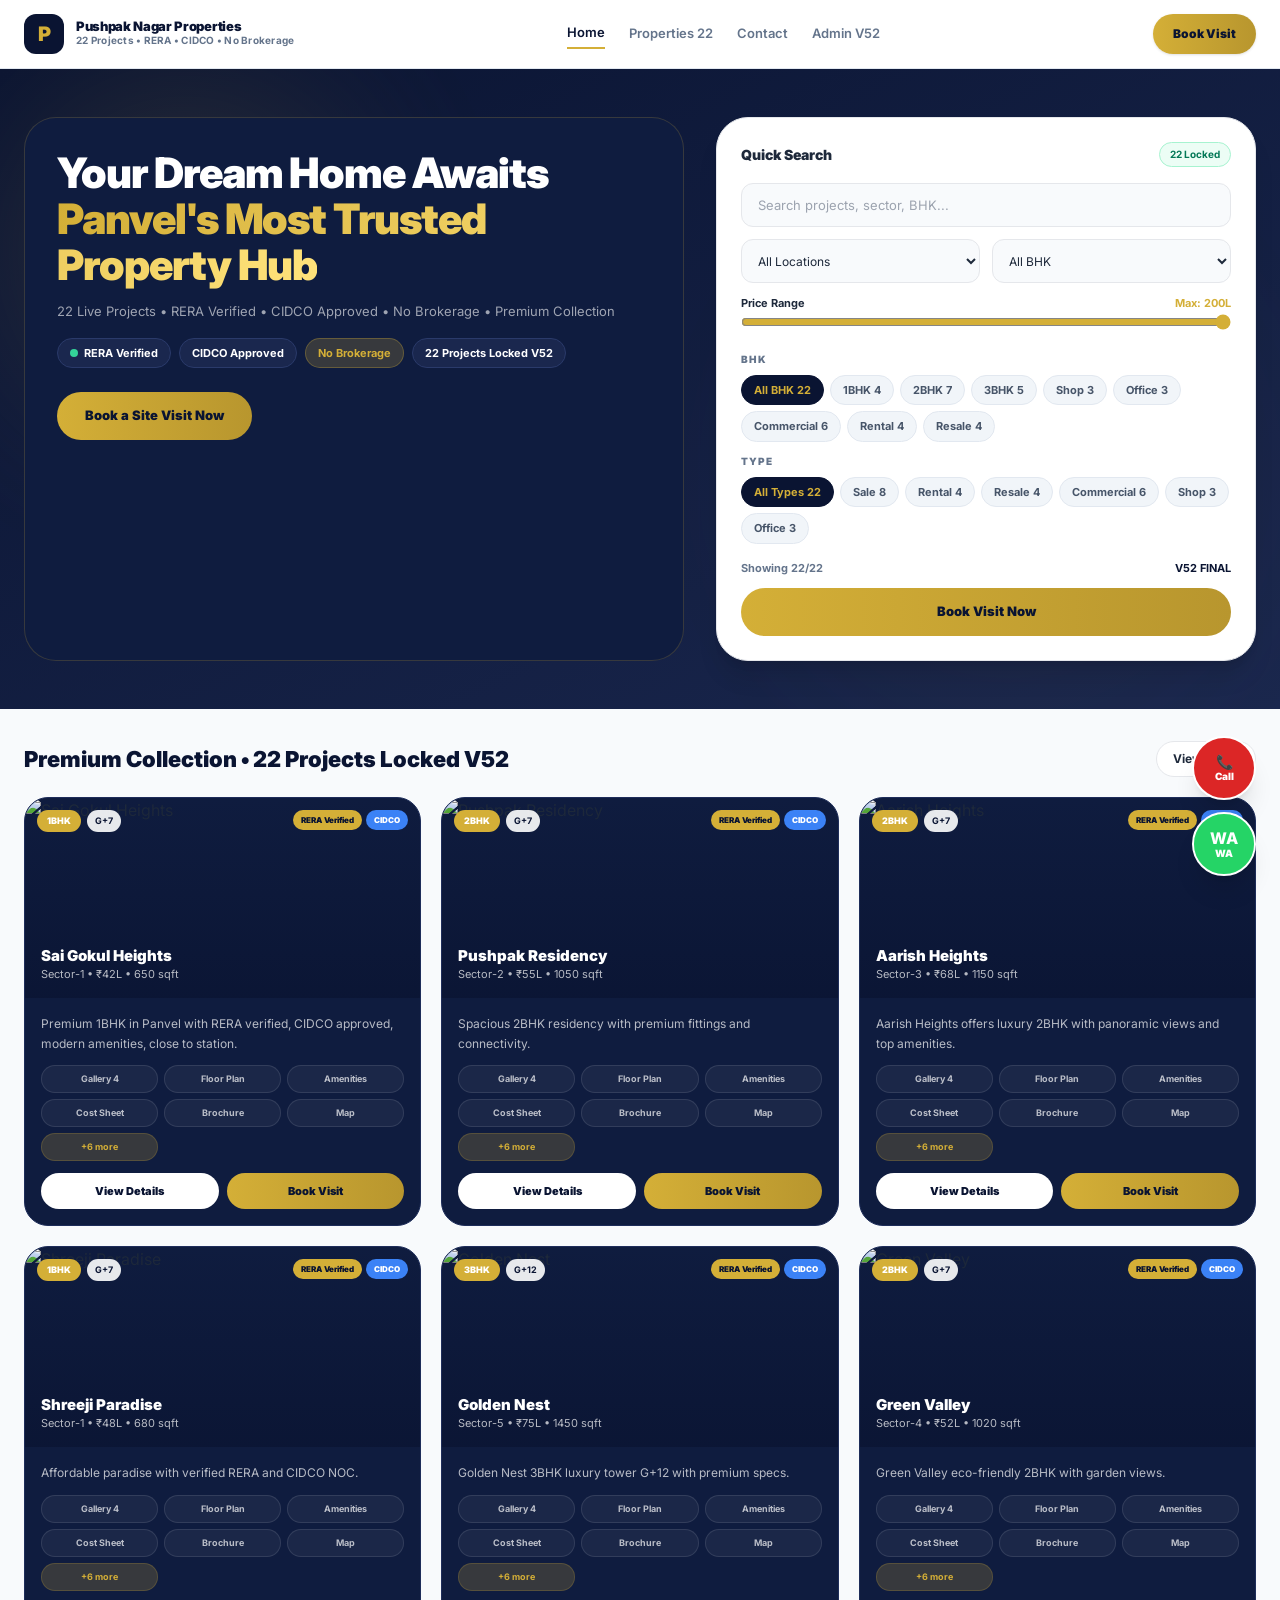
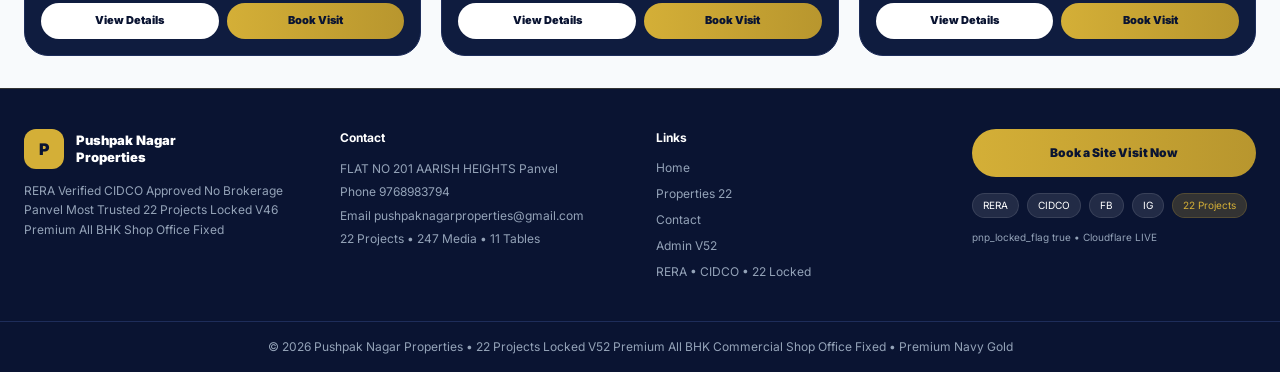
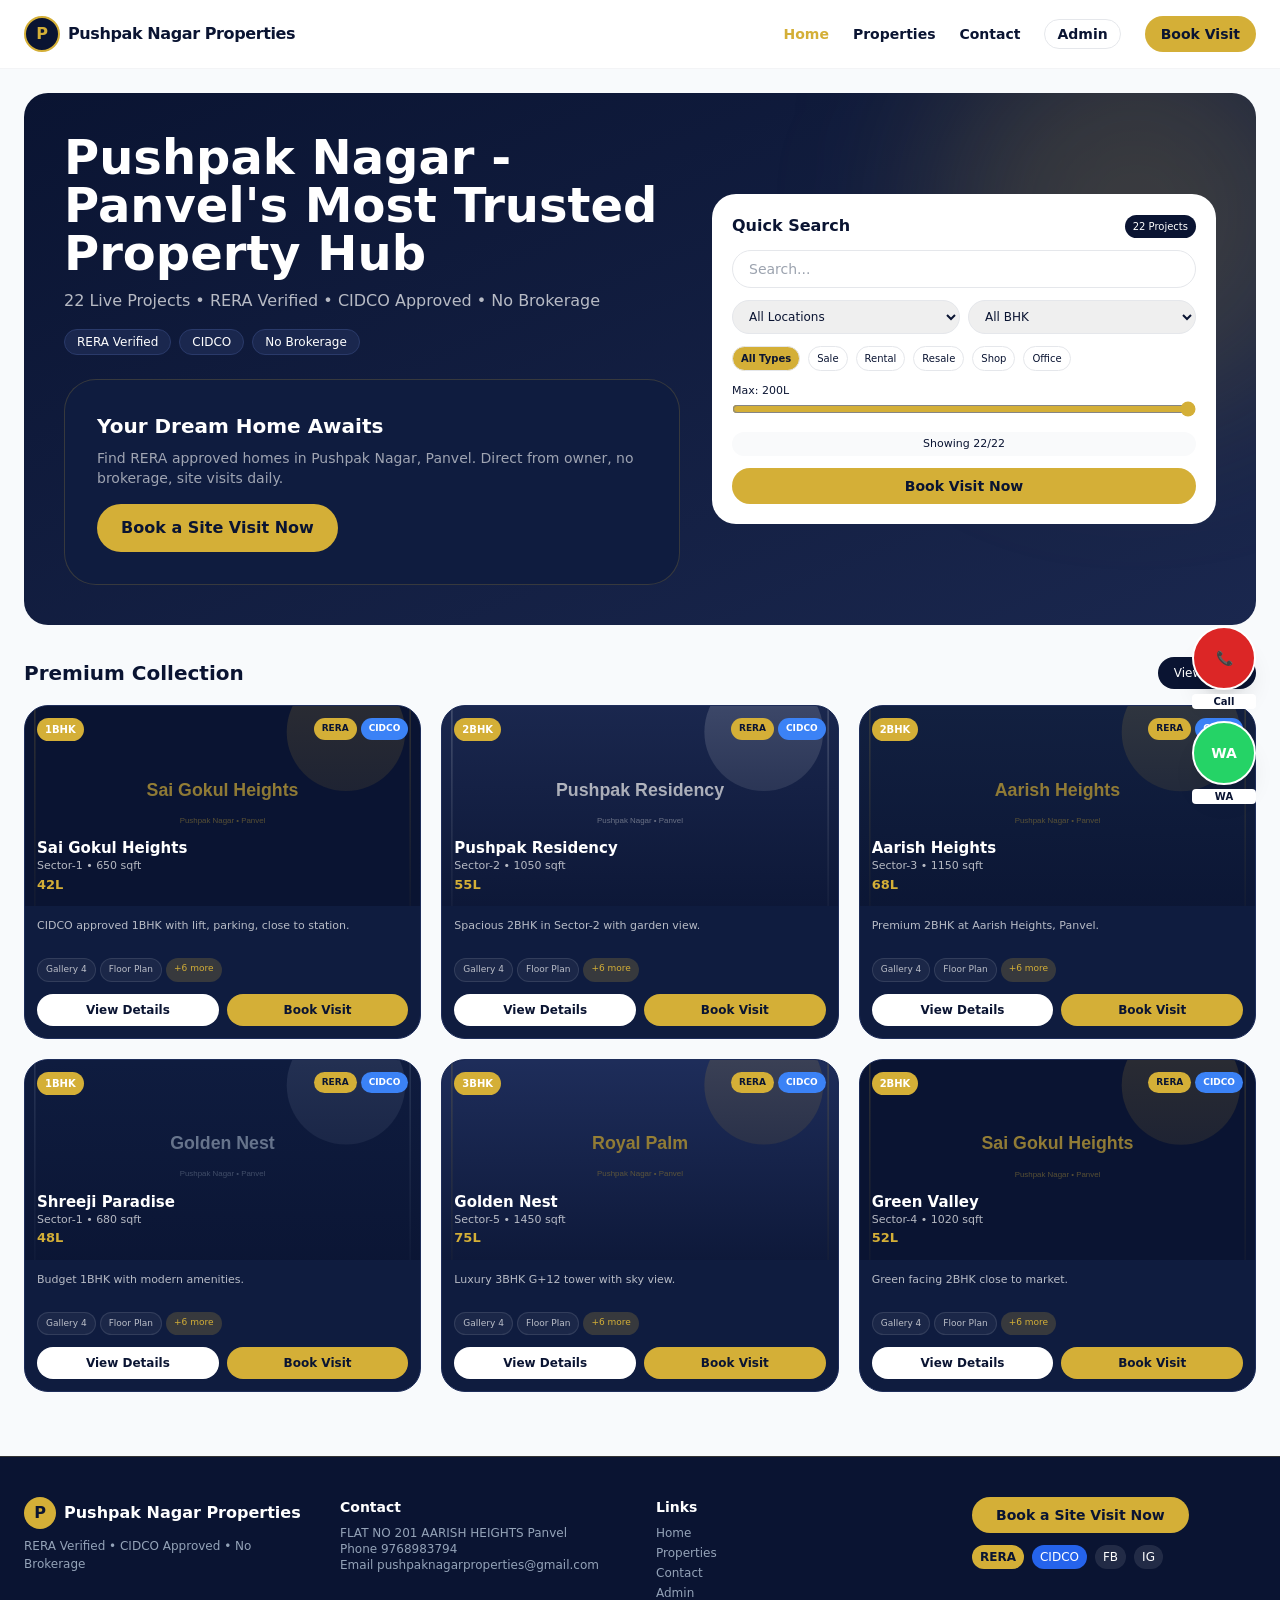
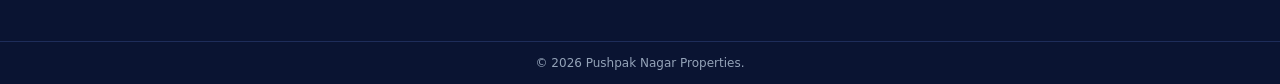
